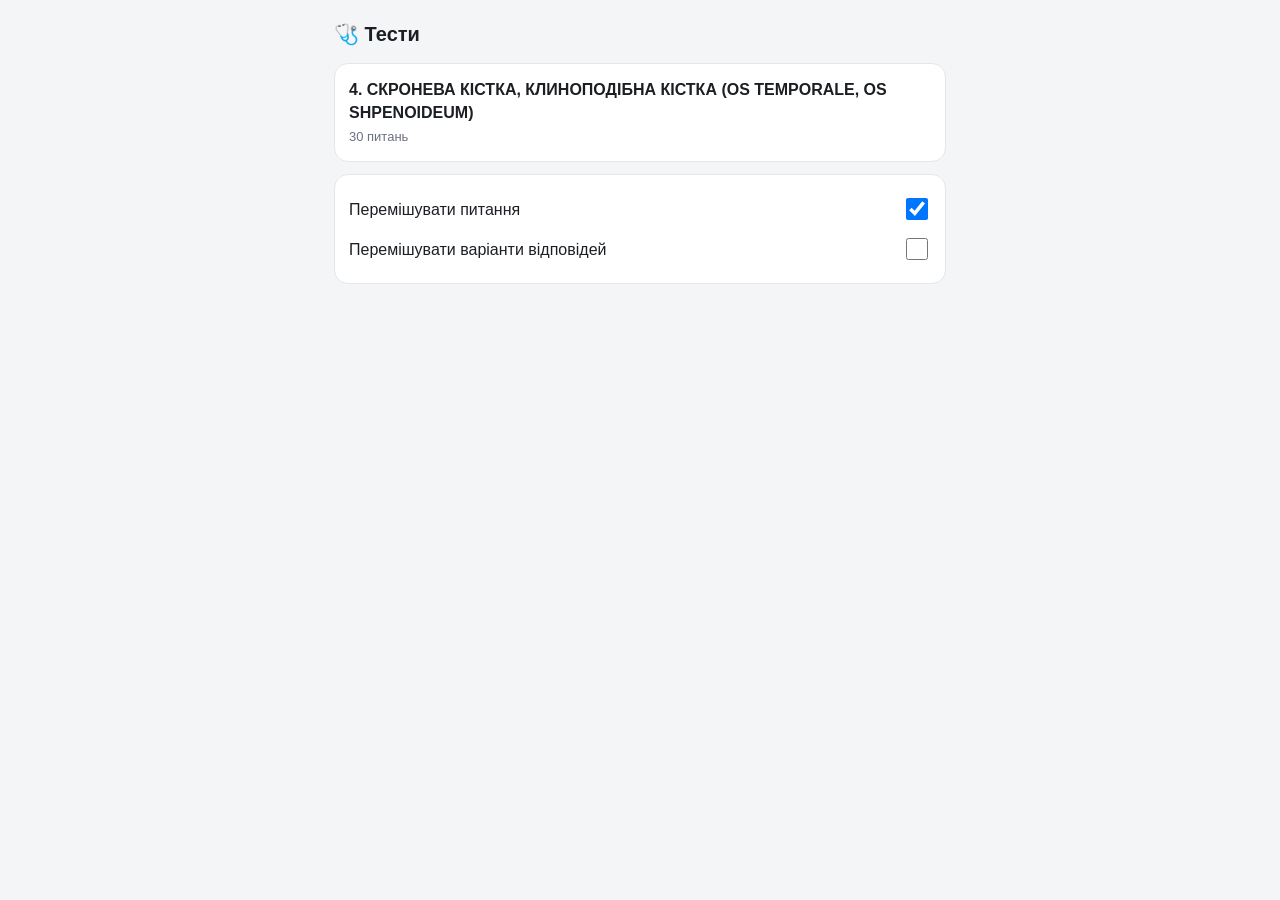
==== index.html @ 59aab936 "Add files via upload" ====
<!DOCTYPE html>
<html lang="uk">
<head>
<meta charset="utf-8">
<meta name="viewport" content="width=device-width, initial-scale=1, maximum-scale=1, user-scalable=no, viewport-fit=cover">
<title>Тести</title>
<script src="https://telegram.org/js/telegram-web-app.js"></script>
<style>
:root{
  --bg:#f4f5f7; --card:#fff; --text:#1b1f24; --muted:#6b7280; --line:#e3e6ea;
  --accent:#2f6fed; --accent-t:#fff;
  --ok-bg:#d9f5df; --ok-line:#2da44e; --ok-t:#12501f;
  --bad-bg:#fde0e0; --bad-line:#e5484d; --bad-t:#7a1418;
}
.dark{
  --bg:#12151a; --card:#1c2128; --text:#e8ebef; --muted:#9aa4b2; --line:#2c333c;
  --accent:#4c8dff; --accent-t:#fff;
  --ok-bg:#12351d; --ok-line:#3fb950; --ok-t:#b8f0c4;
  --bad-bg:#401618; --bad-line:#f85149; --bad-t:#ffc9c7;
}
*{box-sizing:border-box;-webkit-tap-highlight-color:transparent}
html,body{margin:0;background:var(--bg);color:var(--text);font:16px/1.45 -apple-system,BlinkMacSystemFont,"Segoe UI",Roboto,sans-serif}
#app{max-width:640px;margin:0 auto;padding:14px 14px 96px}
h1{font-size:20px;margin:6px 0 14px}
.card{background:var(--card);border:1px solid var(--line);border-radius:14px;padding:14px;margin-bottom:12px}
.btn{display:block;width:100%;border:0;border-radius:12px;padding:14px;font-size:16px;font-weight:600;background:var(--accent);color:var(--accent-t);cursor:pointer}
.btn.sec{background:var(--card);color:var(--text);border:1px solid var(--line)}
.btn:disabled{opacity:.4}
.row{display:flex;gap:10px}.row>*{flex:1}
.topic{cursor:pointer}
.topic .t{font-weight:600}
.topic .s{color:var(--muted);font-size:13px;margin-top:4px}
.bar{height:6px;background:var(--line);border-radius:6px;overflow:hidden}
.bar>i{display:block;height:100%;background:var(--accent);transition:width .25s}
.top{display:flex;justify-content:space-between;align-items:center;color:var(--muted);font-size:14px;margin-bottom:8px}
.back{background:none;border:0;color:var(--accent);font-size:15px;padding:4px 0;cursor:pointer}
.q{font-size:17px;margin:12px 0 14px;white-space:pre-wrap}
.opt{display:flex;gap:10px;width:100%;text-align:left;background:var(--card);color:var(--text);border:1.5px solid var(--line);border-radius:12px;padding:12px;margin-bottom:9px;font-size:16px;cursor:pointer}
.opt .l{flex:0 0 26px;height:26px;border-radius:50%;background:var(--line);display:flex;align-items:center;justify-content:center;font-weight:700;font-size:13px}
.opt.ok{background:var(--ok-bg);border-color:var(--ok-line);color:var(--ok-t)}
.opt.ok .l{background:var(--ok-line);color:#fff}
.opt.bad{background:var(--bad-bg);border-color:var(--bad-line);color:var(--bad-t)}
.opt.bad .l{background:var(--bad-line);color:#fff}
.opt.locked{cursor:default}
.opt.dim{opacity:.55}
.foot{position:fixed;left:0;right:0;bottom:0;padding:10px 14px calc(10px + env(safe-area-inset-bottom));background:linear-gradient(transparent,var(--bg) 30%)}
.foot .in{max-width:640px;margin:0 auto}
.big{font-size:44px;font-weight:800;text-align:center;margin:10px 0 0}
.mut{color:var(--muted);text-align:center;margin-bottom:12px}
.sw{display:flex;justify-content:space-between;align-items:center;padding:6px 0}
.sw input{width:22px;height:22px}
.rev{font-size:14px;margin:0 0 10px;padding-bottom:10px;border-bottom:1px solid var(--line)}
.rev:last-child{border:0;margin:0;padding:0}
.rev b.g{color:var(--ok-line)} .rev b.r{color:var(--bad-line)}
</style>
</head>
<body>
<div id="app"></div>
<script>
const DATA = [{"id": "t0_b41e30", "title": "4. СКРОНЕВА КІСТКА, КЛИНОПОДІБНА КІСТКА (OS TEMPORALE, OS SHPENOIDEUM)", "questions": [{"n": "4.1", "q": "Жінку 45 років госпіталізовано в лікарню з гнійним запаленням барабанної порожнини. У хворої протягом тижня спостерігалися ознаки запалення слизової оболонки носової порожнини і глотки, що призвело до поширення інфекції в барабанну порожнину за ходом слухової труби (tuba auditiva). Через який канал скроневої кістки інфекція потрапила в барабанну порожнину?", "o": ["М'язово-трубний канал (canalis musculotubarius).", "Барабанний каналець (canaliculus tympanicus).", "Сонний канал (canalis caroticus).", "Каналець барабанної струни (canaliculus chordae tympani).", "Канал лицевого нерва (canalis nervi facialis)."], "a": [0]}, {"n": "4.2", "q": "У лікарню госпіталізовано чоловіка 55 років з травмою ока. Крім ушкодження очного яблука, лікар діагностував перелом очноямкової поверхні (facies orbitalis) клиноподібної кістки (os sphenoidale). На якій частині клиноподібної кістки розташована facies orbitalis?", "o": ["Тіло (corpus).", "Мале крило (ala minor).", "Велике крило (ala major).", "Крилоподібний відросток (processus pterygoideus).", "Турецьке сідло (sella turcica)."], "a": [2]}, {"n": "4.3", "q": "У нейрохірургічне відділення лікарні госпіталізовано жінку 56 років із внутрішньочерепною пухлиною. Додаткове обстеження виявило, що уражені пухлиною клиноподібна і потилична кістки в місці їх зрощення на основі черепа. Яка частина клиноподібної кістки уражена пухлиною?", "o": ["Правий крилоподібний відросток (processus pterygoideus dexter).", "Мале крило (ala minor).", "Велике крило (ala major).", "Тіло (corpus).", "Лівий крилоподібний відросток (processus pterygoideus sinister)."], "a": [3]}, {"n": "4.4", "q": "У нейрохірургічне відділення лікарні госпіталізовано жінку 46 років з пухлиною гіпофіза. КТ-обстеження хворої виявило, що пухлина зруйнувала спинку турецького сідла. Яка кістка ушкоджена пухлиною?", "o": ["Скронева кістка (os temporale).", "Клиноподібна кістка (os sphenoidale).", "Решітчаста кістка (os ethmoidale).", "Лобова кістка (os frontale).", "Потилична кістка (os occipitale)."], "a": [1]}, {"n": "4.5", "q": "У чоловіка 34 років діагностовано стиснення chorda tympani в місці її виходу із барабанної порожнини в підскроневу ямку через одну із щілин скроневої кістки. У ділянці якої щілини стиснута барабанна струна (chorda tympani)?", "o": ["Fissura petrotympanica.", "Fissura tympanomastoidea.", "Fissura petrosquamosa.", "Fissura sphenopetrosa.", "Fissura petrooccipitalis."], "a": [0]}, {"n": "4.6", "q": "До лікаря-стоматолога звернувся чоловік зі скаргами на біль у ділянці проєкції скронево-нижньощелепного суглоба, що виникає під час жування. Після обстеження лікар встановив запалення утвору скроневої кістки, що розташований спереду від нижньощелепної ямки та під основою виличного відростка. Який утвір скроневої кістки уражений?", "o": ["Дугове підвищення (eminentia arcuata).", "Суглобовий горбок (tuberculum articulare).", "Барабанне кільце (anulus tympanicus).", "Шилоподібний відросток (processus styloideus).", "Соскоподібний відросток (processus mastoideus)."], "a": [1]}, {"n": "4.7", "q": "Для уточнення діагнозу лікар направив у діагностичний центр чоловіка 45 років з симптомами порушення функцій VII та VIII пар черепних нервів. Після МРТ-обстеження виявлено, що нерви стиснуті пухлиною в лівому внутрішньому слуховому отворі (porus acusticus internus). Біля отвору якої кістки пухлина стискає нерви?", "o": ["Лівої скроневої кістки.", "Клиноподібної кістки.", "Лівої потиличної кістки.", "Лівої тім'яної кістки.", "Решітчастої кістки."], "a": [0]}, {"n": "4.8", "q": "У онкологічне відділення лікарні госпіталізовано чоловіка з позачерепною пухлиною голови. Під час операції хірург видалив разом із пухлиною частину стінки зовнішнього слухового ходу (meatus acusticus externus). Частину якої кістки видалив хірург?", "o": ["Лобової кістки (os frontale).", "Скроневої кістки (os temporale).", "Решітчастої кістки (os ethmoidale).", "Клиноподібної кістки (os sphenoidale).", "Потиличної кістки (os occipitale)."], "a": [1]}, {"n": "4.9", "q": "У нейрохірургічну клініку госпіталізовано чоловіка з внутрішньочерепною пухлиною. Після обстеження встановлено, що пухлина звужує простір, який обмежений великим і малим крилами клиноподібної кістки. Який простір звужує пухлина?", "o": ["Верхню очноямкову щілину (fissura orbitalis superior).", "Остистий отвір (foramen spinosum).", "Овальний отвір (foramen ovale).", "Круглий отвір (foramen rotundum).", "Крилоподібний канал (canalis pterygoideus)."], "a": [0]}, {"n": "4.10", "q": "Лікар діагностичного центру виявив у чоловіка внутрішньочерепну пухлину, що росте в покрівлю барабанної порожнини (tegmen tympani). Яка частина скроневої кістки зруйнована пухлиною?", "o": ["Кам'яниста частина (pars petrosa).", "Лускова частина (pars squamosa).", "Барабанна частина (pars tympanica).", "Соскоподібний відросток (processus mastoideus).", "Шилоподібний відросток (processus styloideus)."], "a": [0]}, {"n": "4.11", "q": "Після дорожньо-транспортної пригоди у лікарню госпіталізовано жінку з переломом скроневої кістки, який ускладнений кровотечею з пазухи твердої оболони головного мозку. Розрив стінки пазухи виник в тому місці, де вона прилягає до борозни на внутрішній (мозковій) поверхні соскоподібного відростка скроневої кістки. У ділянці якої борозни ушкоджена пазуха твердої оболони головного мозку?", "o": ["Борозни верхньої стрілової пазухи (sulcus sinus sagittalis superioris).", "Борозни нижньої кам'янистої пазухи (sulcus sinus petrosi inferioris).", "Борозни сигмоподібної пазухи (sulcus sinus sigmoidei).", "Борозни верхньої кам'янистої пазухи (sulcus sinus petrosi superioris).", "Борозни поперечної пазухи (sulcus sinus transversi)."], "a": [2]}, {"n": "4.12", "q": "У лікарню госпіталізовано чоловіка 57 років з гнійним запаленням глибоких лімфатичних вузлів шиї. Запалення поширилося на нерв, волокна якого через канал скроневої кістки, вхідним отвором якого є fossula petrosa, потрапляють в барабанну порожнину. На якій поверхні скроневої кістки розташована кам'яниста ямочка та який канал скроневої кістки в ній починається?", "o": ["На передній поверхні піраміди, барабанний каналець.", "На задній поверхні піраміди, барабанний каналець.", "На нижній поверхні піраміди, барабанний каналець.", "На нижній поверхні піраміди, соскоподібний каналець.", "На нижній поверхні піраміди, каналець барабанної струни."], "a": [2]}, {"n": "4.13", "q": "У лікарню госпіталізовано жінку 53 років з черепно-мозковою травмою. Рентгенологічно у неї виявлено перелом шилоподібного відростка (processus styloideus). Яка кістка ушкоджена?", "o": ["Решітчаста кістка (os ethmoidale).", "Лобова кістка (os frontale).", "Клиноподібна кістка (os sphenoidale).", "Скронева кістка (os temporale).", "Потилична кістка (os occipitale)."], "a": [3]}, {"n": "4.14", "q": "Виконуючи обстеження жінки 45 років, нейрохірург виявив звуження просвіту внутрішньої сонної артерії в місці її розташування на сонній борозні (sulcus caroticus) в середній черепній ямці. На якій кістці знаходиться звужена ділянка внутрішньої сонної артерії?", "o": ["Потиличній кістці (os occipitale).", "Скроневій кістці (os temporale).", "Решітчастій кістці (os ethmoidale).", "Лобовій кістці (os frontale).", "Клиноподібній кістці (os sphenoidale)."], "a": [4]}, {"n": "4.15", "q": "Під час операції по закриттю вродженого розщеплення піднебіння (уранопластики), при збиванні долотом крилоподібного гачка, ушкоджено великий піднебінний канал і нерв, що проходить в цьому каналі. На якому утворі клиноподібної кістки розташований крилоподібний гачок?", "o": ["Lamina medialis processus pterygoidei.", "Ala minor.", "Ala major.", "Corpus.", "Lamina lateralis processus pterygoidei."], "a": [0]}, {"n": "4.16", "q": "У лікарню каретою швидкої медичної допомоги доставлено юнака з травмою голови. Після рентгенологічного обстеження лікар виявив перелом кістки черепа. Лінія перелому проходить через підскроневий гребінь. Яка кістка травмована?", "o": ["Тім'яна кістка (os parietale).", "Клиноподібна кістка (os sphenoidale).", "Потилична кістка (os occipitale).", "Решітчаста кістка (os ethmoidale).", "Носова кістка (os nasale)."], "a": [1]}, {"n": "4.17", "q": "У лікарню госпіталізовано жінку 64 років, у якої на тлі травми нижньої щелепи виникло порушення смакової чутливості на слизовій оболонці передніх 2/3 язика. Лікар впевнений, що хвороба обумовлена ураженням нервових волокон барабанної струни, в місці її виходу з барабанної порожнини через щілину скроневої кістки. Крізь яку щілину скроневої кістки барабанна струна виходить з барабанної порожнини?", "o": ["Fissura petrotympanica.", "Fissura tympanomastoidea.", "Fissura petrosquamosa.", "Fissura sphenopetrosa.", "Fissura petrooccipitalis."], "a": [0]}, {"n": "4.18", "q": "У нейрохірургічне відділення госпіталізовано чоловіка 54 років зі скаргами на відсутність чутливості шкіри нижньої повіки, бічної поверхні зовнішнього носа, верхньої губи. Лікар під час огляду діагностував запалення другої гілки трійчастого нерва. Через який утвір гілки цього нерва виходять із середньої черепної ямки в крило-піднебінну ямку?", "o": ["Круглий отвір.", "Рваний отвір.", "Овальний отвір.", "Нижню очноямкову щілину.", "Верхню очноямкову щілину."], "a": [0]}, {"n": "4.19", "q": "У чоловіка 45 років з черепно-мозковою травмою лікар виявив перелом кістки основи черепа. Лінія перелому проходить через остистий і овальний отвори. Яка кістка ушкоджена?", "o": ["Лобова кістка (os frontale).", "Скронева кістка (os temporale).", "Решітчаста кістка (os ethmoidale).", "Клиноподібна кістка (os sphenoidale).", "Потилична кістка (os occipitale)."], "a": [3]}, {"n": "4.20", "q": "У дитини 6 років гнійне запалення середнього вуха ускладнилося гнійним запаленням комірок соскоподібного відростка. Виникла необхідність трепанації (розтину) соскоподібного відростка. На якій кістці черепа проводить трепанацію лікар та про близьке розташування якої венозної пазухи слід пам'ятати хірургу, щоб уникнути її травмування?", "o": ["На скроневій кістці, сигмоподібної.", "На скроневій кістці, верхньої стрілової.", "На потиличній кістці, сигмоподібної.", "На скроневій кістці, поперечної.", "На потиличній кістці, поперечної."], "a": [0]}, {"n": "4.21", "q": "У чоловіка 56 років після запалення лімфатичних вузлів голови виникло стиснення рубцем волокон лицевого нерва біля отвору, через який він виходить із скроневої кістки на зовнішню поверхню основи черепа. Біля якого отвору стиснутий лицевий нерв?", "o": ["Шило-соскоподібного (foramen stylomastoideum).", "Внутрішнього слухового (porus acusticus internus).", "Соскоподібного (foramen mastoideum).", "Круглого (foramen rotundum).", "Зовнішнього слухового (porus acusticus externus)."], "a": [0]}, {"n": "4.22", "q": "У чоловіка 56 років ушкоджена барабанна перетинка. Лікар виявив порушення передачі звукових коливань барабанною перетинкою до перилімфи присінку внутрішнього вуха через систему слухових кісточок. Лікар підозрює порушення іннервації m. tensor tympani та m. stapedius, які забезпечують ступінь натягування барабанної перетинки і зміщення стремінця. На якій кістці бере початок m. tensor tympani та через який канал скроневої кістки потрапляє в барабанну порожнину", "o": ["Клиноподібній кістці, каналець барабанної струни.", "Скроневій кістці, м'язово-трубний канал (canalis musculotubarius).", "Клиноподібній кістці, м'язово-трубний канал (canalis musculotubarius).", "Клиноподібній кістці, барабанний каналець (canaliculus tympanicus).", "Скроневій кістці, барабанний каналець (canaliculus tympanicus)."], "a": [2]}, {"n": "4.23", "q": "У чоловіка 25 років на МРТ-зображенні виявлена травма тім'яної, потиличної та скроневої кісток черепа, що супроводжується сильною кровотечею з пазухи твердої оболони головного мозку, яка прилягає до цих кісток. У місці якої борозни виникла кровотеча?", "o": ["Верхньої стрілової пазухи (sulcus sinus sagittalis superioris).", "Сигмоподібної пазухи (sulcus sinus sigmoidei).", "Поперечної пазухи (sulcus sinus transversi).", "Нижньої стрілової пазухи (sulcus sinus sagittalis inferioris).", "Потиличної пазухи (sulcus sinus occipitalis)."], "a": [2]}, {"n": "4.24", "q": "У лікарню госпіталізована жінка 45 років з черепно-мозковою травмою. На МРТ-зображенні діагностовано перелом пластинок крилоподібного відростка. Яка кістка травмована?", "o": ["Тім'яна кістка (os parietale).", "Решітчаста кістка (os ethmoidale).", "Лобова кістка (os frontale).", "Потилична кістка (os occipitale).", "Клиноподібна кістка (os sphenoidale)."], "a": [4]}, {"n": "4.25", "q": "У лікарню потрапив чоловік з черепно-мозковою травмою. Рентгенологічно у пацієнта виявлено перелом кістки черепа. Лінія перелому проходить через соскоподібний відросток (processus mastoideus). Яка кістка ушкоджена?", "o": ["Клиноподібна кістка (os sphenoidale).", "Скронева кістка (os temporale).", "Решітчаста кістка (os ethmoidale).", "Лобова кістка (os frontale).", "Потилична кістка (os occipitale)."], "a": [1]}, {"n": "4.26", "q": "У лікарню госпіталізована жінка 50 років із ознаками тромбозу пазухи твердої оболони головного мозку. Під час МРТ-обстеження діагностовано тромбоз пазухи твердої оболони мозку в борозні, що розташована по верхньому краю піраміди скроневої кістки. У ділянці якої борозни виникло ушкодження?", "o": ["Борозни верхньої стрілової пазухи (sulcus sinus sagittalis superioris).", "Борозни нижньої кам'янистої пазухи (sulcus sinus petrosi inferioris).", "Борозни сигмоподібної пазухи (sulcus sinus sigmoidei).", "Борозни верхньої кам'янистої пазухи (sulcus sinus petrosi superioris).", "Борозни поперечної пазухи (sulcus sinus transversi)."], "a": [3]}, {"n": "4.27", "q": "У чоловіка 56 років внаслідок гнійного запалення середнього вуха виникло руйнування задньої стінки барабанної порожнини з поширенням гною до печери соскоподібного відростка. Це ускладнилося ушкодженням нерва, що проходить в каналі скроневої кістки по задній стінці барабанної порожнини та виходить з черепа через шило-соскоподібний отвір. Який канал скроневої кістки ушкоджений?", "o": ["М'язово-трубний канал (canalis musculotubarius).", "Барабанний каналець (canaliculus tympanicus).", "Сонний канал (canalis caroticus).", "Каналець барабанної струни (canaliculus chordae tympani).", "Канал лицевого нерва (canalis nervi facialis)."], "a": [4]}, {"n": "4.28", "q": "У нейрохірургічну клініку госпіталізовано жінку 57 років із ознаками внутрішньочерепної пухлини. Під час хірургічного втручання основний етап операції був здійснений у ділянці трійчастого втиснення (impressio trigeminalis). На якій кістці був здійснений основний етап операції?", "o": ["Клиноподібної кістки (os sphenoidale).", "Скроневої кістки (os temporale).", "Решітчастої кістки (os ethmoidale).", "Лобової кістки (os frontale).", "Потиличної кістки (os occipitale)."], "a": [1]}, {"n": "4.29", "q": "У чоловіка 54 років після проведення МРТ-дослідження лікар виявив пухлину, що стискає нерви на передній поверхні кам'янистої частини скроневої кістки. Визначте, які отвори для виходу нервів з барабанної порожнини розташовані на передній поверхні кам'янистої частини скроневої кістки?", "o": ["Шило-соскоподібний та соскоподібний.", "Зовнішній та внутрішній отвори сонного каналу.", "Зовнішній та внутрішній слухові отвори.", "Отвори канальців присінка і завитки.", "Розтвори каналів великого і малого кам'янистих нервів."], "a": [4]}, {"n": "4.30", "q": "У лікарню потрапила жінка 35 років з черепно-мозковою травмою. Травма супроводжувалася кровотечею із пазухи твердої оболони головного мозку в тому місці, де вона прилягає до соскоподібного кута (angulus mastoideus) тім'яної кістки (os parietale) та утворює на ній борозну. У ділянці якої борозни виникла кровотеча", "o": ["Борозни верхньої стрілової пазухи (sulcus sinus sagittalis superioris).", "Борозни нижньої кам'янистої пазухи (sulcus sinus petrosi inferioris).", "Борозни сигмоподібної пазухи (sulcus sinus sigmoidei).", "Борозни верхньої кам'янистої пазухи (sulcus sinus petrosi superioris).", "Борозни поперечної пазухи (sulcus sinus transversi)."], "a": [2]}]}];

const tg = window.Telegram && Telegram.WebApp;
if (tg) {
  try { tg.ready(); tg.expand(); tg.disableVerticalSwipes && tg.disableVerticalSwipes(); } catch(e){}
  if (tg.colorScheme === 'dark') document.documentElement.classList.add('dark');
} else if (window.matchMedia && matchMedia('(prefers-color-scheme: dark)').matches) {
  document.documentElement.classList.add('dark');
}
const ask = (msg, yes) => { if (tg && tg.showConfirm) { try { return tg.showConfirm(msg, ok => ok && yes()); } catch(e){} } if (confirm(msg)) yes(); };
const haptic = t => { try { tg && tg.HapticFeedback && tg.HapticFeedback.notificationOccurred(t); } catch(e){} };

// ---------- storage ----------
const store = {
  get(k){ try { return JSON.parse(localStorage.getItem(k)); } catch(e){ return null; } },
  set(k,v){ try { localStorage.setItem(k, JSON.stringify(v)); } catch(e){} }
};
let stats = store.get('stats') || {};     // {topicId: {best:%, last:%, runs:n}}
let settings = store.get('settings') || {shuffleQ:true, shuffleO:false};

// ---------- state ----------
let S = null; // current session
const $ = document.getElementById('app');
const esc = s => String(s).replace(/[&<>"]/g, c => ({'&':'&amp;','<':'&lt;','>':'&gt;','"':'&quot;'}[c]));
const shuffle = a => { a = a.slice(); for (let i=a.length-1;i>0;i--){ const j=Math.floor(Math.random()*(i+1)); [a[i],a[j]]=[a[j],a[i]]; } return a; };
const LET = ['A','B','C','D','E','F'];

function setBack(fn){
  if (!tg || !tg.BackButton) return;
  try { tg.BackButton.offClick(setBack._h); } catch(e){}
  if (fn){ setBack._h = fn; tg.BackButton.onClick(fn); tg.BackButton.show(); } else tg.BackButton.hide();
}

// ---------- screens ----------
function home(){
  S = null; setBack(null);
  let h = '<h1>🩺 Тести</h1>';
  DATA.forEach((t,i) => {
    const st = stats[t.id];
    h += `<div class="card topic" onclick="start(${i})">
      <div class="t">${esc(t.title)}</div>
      <div class="s">${t.questions.length} питань${st ? ` · останній: ${st.last}% · кращий: ${st.best}%` : ''}</div></div>`;
  });
  h += `<div class="card">
    <label class="sw"><span>Перемішувати питання</span><input type="checkbox" ${settings.shuffleQ?'checked':''} onchange="setS('shuffleQ',this.checked)"></label>
    <label class="sw"><span>Перемішувати варіанти відповідей</span><input type="checkbox" ${settings.shuffleO?'checked':''} onchange="setS('shuffleO',this.checked)"></label>
  </div>`;
  $.innerHTML = h;
}
function setS(k,v){ settings[k]=v; store.set('settings',settings); }

function start(i, onlyIdx){
  const t = DATA[i];
  let items = t.questions.map((q,idx) => ({q, idx}));
  if (onlyIdx) items = items.filter(x => onlyIdx.includes(x.idx));
  if (settings.shuffleQ) items = shuffle(items);
  items = items.map(x => {
    let order = x.q.o.map((_,k)=>k);
    if (settings.shuffleO) order = shuffle(order);
    return {idx:x.idx, q:x.q, order};
  });
  S = {ti:i, items, pos:0, picked:null, wrong:[], right:0, partial: !!onlyIdx};
  setBack(() => ask('Вийти з тесту? Прогрес не збережеться.', home));
  render();
}

function render(){
  const it = S.items[S.pos], total = S.items.length;
  const answered = S.picked !== null;
  let h = `<div class="top"><button class="back" onclick="ask('Вийти з тесту? Прогрес не збережеться.', home)">← Теми</button>
    <span>${S.pos+1} / ${total} · ✓ ${S.right}</span></div>
    <div class="bar"><i style="width:${(S.pos + (answered?1:0))/total*100}%"></i></div>
    <div class="q">${esc(it.q.q)}</div>`;
  it.order.forEach((k,pos) => {
    let cls = 'opt';
    if (answered){
      cls += ' locked';
      const isRight = it.q.a.includes(k);
      if (isRight) cls += ' ok';
      else if (S.picked === k) cls += ' bad';
      else cls += ' dim';
    }
    h += `<button class="${cls}" ${answered?'disabled':''} onclick="pick(${k})"><span class="l">${LET[pos]}</span><span>${esc(it.q.o[k])}</span></button>`;
  });
  if (answered){
    h += `<div class="foot"><div class="in"><button class="btn" onclick="next()">${S.pos+1<total?'Далі →':'Результат'}</button></div></div>`;
  }
  $.innerHTML = h;
  if (answered) window.scrollTo({top: document.body.scrollHeight, behavior:'smooth'});
}

function pick(k){
  if (S.picked !== null) return;
  const it = S.items[S.pos];
  S.picked = k;
  if (it.q.a.includes(k)){ S.right++; haptic('success'); }
  else { S.wrong.push(S.pos); haptic('error'); }
  render();
}
function next(){
  S.pos++; S.picked = null;
  window.scrollTo(0,0);
  if (S.pos >= S.items.length) return result();
  render();
}

function result(){
  const total = S.items.length, pct = Math.round(S.right/total*100);
  const t = DATA[S.ti];
  if (!S.partial){
    const st = stats[t.id] || {best:0, runs:0};
    stats[t.id] = {best: Math.max(st.best, pct), last: pct, runs: st.runs+1};
    store.set('stats', stats);
  }
  setBack(home);
  let h = `<h1>Результат</h1><div class="card"><div class="big">${S.right} / ${total}</div><div class="mut">${pct}%</div>`;
  const wrongItems = S.wrong.map(p => S.items[p]);
  if (wrongItems.length){
    h += `<button class="btn" onclick="start(${S.ti}, [${wrongItems.map(x=>x.idx)}])">Повторити помилки (${wrongItems.length})</button><div style="height:10px"></div>`;
  }
  h += `<div class="row"><button class="btn sec" onclick="start(${S.ti})">Ще раз</button><button class="btn sec" onclick="home()">До тем</button></div></div>`;
  if (wrongItems.length){
    h += '<div class="card"><b>Помилки</b><div style="height:8px"></div>';
    wrongItems.forEach(it => {
      h += `<div class="rev"><b>${esc(it.q.n)}</b> ${esc(it.q.q)}<br><b class="g">✓ ${esc(it.q.a.map(k=>it.q.o[k]).join('; '))}</b></div>`;
    });
    h += '</div>';
  }
  $.innerHTML = h;
  window.scrollTo(0,0);
}

home();
</script>
</body>
</html>
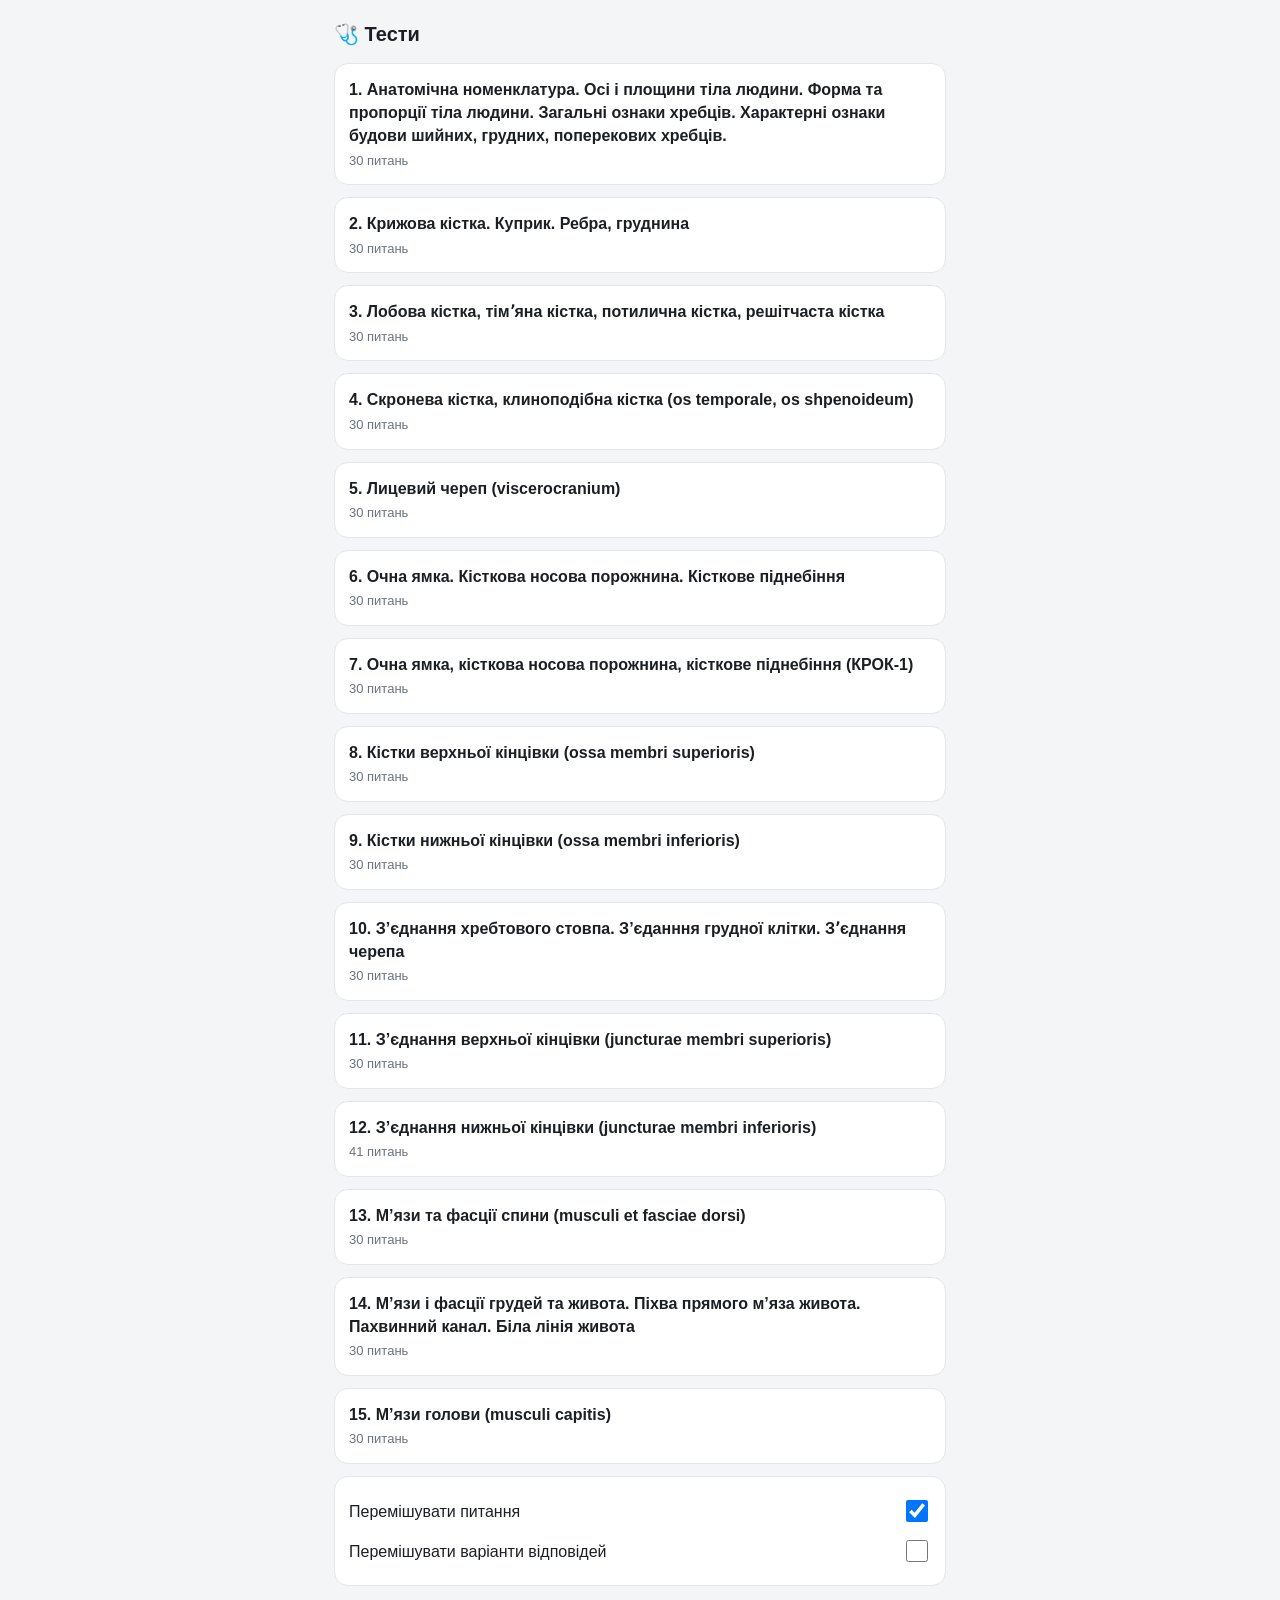
==== commit 189325fb: "Add files via upload" ====
--- a/index.html
+++ b/index.html
@@ -42,7 +42,12 @@
 .opt.bad{background:var(--bad-bg);border-color:var(--bad-line);color:var(--bad-t)}
 .opt.bad .l{background:var(--bad-line);color:#fff}
 .opt.locked{cursor:default}
-.opt.dim{opacity:.55}
+.opt.dim{opacity:.8}
+.opt .tx{display:flex;flex-direction:column;gap:6px}
+.opt .ex{font-size:13.5px;line-height:1.4;color:var(--muted)}
+.opt.ok .ex{color:var(--ok-t);opacity:.9}
+.opt.bad .ex{color:var(--bad-t);opacity:.9}
+.opt .ex b{font-weight:700}
 .foot{position:fixed;left:0;right:0;bottom:0;padding:10px 14px calc(10px + env(safe-area-inset-bottom));background:linear-gradient(transparent,var(--bg) 30%)}
 .foot .in{max-width:640px;margin:0 auto}
 .big{font-size:44px;font-weight:800;text-align:center;margin:10px 0 0}
@@ -57,7 +62,7 @@
 <body>
 <div id="app"></div>
 <script>
-const DATA = [{"id": "t0_b41e30", "title": "4. СКРОНЕВА КІСТКА, КЛИНОПОДІБНА КІСТКА (OS TEMPORALE, OS SHPENOIDEUM)", "questions": [{"n": "4.1", "q": "Жінку 45 років госпіталізовано в лікарню з гнійним запаленням барабанної порожнини. У хворої протягом тижня спостерігалися ознаки запалення слизової оболонки носової порожнини і глотки, що призвело до поширення інфекції в барабанну порожнину за ходом слухової труби (tuba auditiva). Через який канал скроневої кістки інфекція потрапила в барабанну порожнину?", "o": ["М'язово-трубний канал (canalis musculotubarius).", "Барабанний каналець (canaliculus tympanicus).", "Сонний канал (canalis caroticus).", "Каналець барабанної струни (canaliculus chordae tympani).", "Канал лицевого нерва (canalis nervi facialis)."], "a": [0]}, {"n": "4.2", "q": "У лікарню госпіталізовано чоловіка 55 років з травмою ока. Крім ушкодження очного яблука, лікар діагностував перелом очноямкової поверхні (facies orbitalis) клиноподібної кістки (os sphenoidale). На якій частині клиноподібної кістки розташована facies orbitalis?", "o": ["Тіло (corpus).", "Мале крило (ala minor).", "Велике крило (ala major).", "Крилоподібний відросток (processus pterygoideus).", "Турецьке сідло (sella turcica)."], "a": [2]}, {"n": "4.3", "q": "У нейрохірургічне відділення лікарні госпіталізовано жінку 56 років із внутрішньочерепною пухлиною. Додаткове обстеження виявило, що уражені пухлиною клиноподібна і потилична кістки в місці їх зрощення на основі черепа. Яка частина клиноподібної кістки уражена пухлиною?", "o": ["Правий крилоподібний відросток (processus pterygoideus dexter).", "Мале крило (ala minor).", "Велике крило (ala major).", "Тіло (corpus).", "Лівий крилоподібний відросток (processus pterygoideus sinister)."], "a": [3]}, {"n": "4.4", "q": "У нейрохірургічне відділення лікарні госпіталізовано жінку 46 років з пухлиною гіпофіза. КТ-обстеження хворої виявило, що пухлина зруйнувала спинку турецького сідла. Яка кістка ушкоджена пухлиною?", "o": ["Скронева кістка (os temporale).", "Клиноподібна кістка (os sphenoidale).", "Решітчаста кістка (os ethmoidale).", "Лобова кістка (os frontale).", "Потилична кістка (os occipitale)."], "a": [1]}, {"n": "4.5", "q": "У чоловіка 34 років діагностовано стиснення chorda tympani в місці її виходу із барабанної порожнини в підскроневу ямку через одну із щілин скроневої кістки. У ділянці якої щілини стиснута барабанна струна (chorda tympani)?", "o": ["Fissura petrotympanica.", "Fissura tympanomastoidea.", "Fissura petrosquamosa.", "Fissura sphenopetrosa.", "Fissura petrooccipitalis."], "a": [0]}, {"n": "4.6", "q": "До лікаря-стоматолога звернувся чоловік зі скаргами на біль у ділянці проєкції скронево-нижньощелепного суглоба, що виникає під час жування. Після обстеження лікар встановив запалення утвору скроневої кістки, що розташований спереду від нижньощелепної ямки та під основою виличного відростка. Який утвір скроневої кістки уражений?", "o": ["Дугове підвищення (eminentia arcuata).", "Суглобовий горбок (tuberculum articulare).", "Барабанне кільце (anulus tympanicus).", "Шилоподібний відросток (processus styloideus).", "Соскоподібний відросток (processus mastoideus)."], "a": [1]}, {"n": "4.7", "q": "Для уточнення діагнозу лікар направив у діагностичний центр чоловіка 45 років з симптомами порушення функцій VII та VIII пар черепних нервів. Після МРТ-обстеження виявлено, що нерви стиснуті пухлиною в лівому внутрішньому слуховому отворі (porus acusticus internus). Біля отвору якої кістки пухлина стискає нерви?", "o": ["Лівої скроневої кістки.", "Клиноподібної кістки.", "Лівої потиличної кістки.", "Лівої тім'яної кістки.", "Решітчастої кістки."], "a": [0]}, {"n": "4.8", "q": "У онкологічне відділення лікарні госпіталізовано чоловіка з позачерепною пухлиною голови. Під час операції хірург видалив разом із пухлиною частину стінки зовнішнього слухового ходу (meatus acusticus externus). Частину якої кістки видалив хірург?", "o": ["Лобової кістки (os frontale).", "Скроневої кістки (os temporale).", "Решітчастої кістки (os ethmoidale).", "Клиноподібної кістки (os sphenoidale).", "Потиличної кістки (os occipitale)."], "a": [1]}, {"n": "4.9", "q": "У нейрохірургічну клініку госпіталізовано чоловіка з внутрішньочерепною пухлиною. Після обстеження встановлено, що пухлина звужує простір, який обмежений великим і малим крилами клиноподібної кістки. Який простір звужує пухлина?", "o": ["Верхню очноямкову щілину (fissura orbitalis superior).", "Остистий отвір (foramen spinosum).", "Овальний отвір (foramen ovale).", "Круглий отвір (foramen rotundum).", "Крилоподібний канал (canalis pterygoideus)."], "a": [0]}, {"n": "4.10", "q": "Лікар діагностичного центру виявив у чоловіка внутрішньочерепну пухлину, що росте в покрівлю барабанної порожнини (tegmen tympani). Яка частина скроневої кістки зруйнована пухлиною?", "o": ["Кам'яниста частина (pars petrosa).", "Лускова частина (pars squamosa).", "Барабанна частина (pars tympanica).", "Соскоподібний відросток (processus mastoideus).", "Шилоподібний відросток (processus styloideus)."], "a": [0]}, {"n": "4.11", "q": "Після дорожньо-транспортної пригоди у лікарню госпіталізовано жінку з переломом скроневої кістки, який ускладнений кровотечею з пазухи твердої оболони головного мозку. Розрив стінки пазухи виник в тому місці, де вона прилягає до борозни на внутрішній (мозковій) поверхні соскоподібного відростка скроневої кістки. У ділянці якої борозни ушкоджена пазуха твердої оболони головного мозку?", "o": ["Борозни верхньої стрілової пазухи (sulcus sinus sagittalis superioris).", "Борозни нижньої кам'янистої пазухи (sulcus sinus petrosi inferioris).", "Борозни сигмоподібної пазухи (sulcus sinus sigmoidei).", "Борозни верхньої кам'янистої пазухи (sulcus sinus petrosi superioris).", "Борозни поперечної пазухи (sulcus sinus transversi)."], "a": [2]}, {"n": "4.12", "q": "У лікарню госпіталізовано чоловіка 57 років з гнійним запаленням глибоких лімфатичних вузлів шиї. Запалення поширилося на нерв, волокна якого через канал скроневої кістки, вхідним отвором якого є fossula petrosa, потрапляють в барабанну порожнину. На якій поверхні скроневої кістки розташована кам'яниста ямочка та який канал скроневої кістки в ній починається?", "o": ["На передній поверхні піраміди, барабанний каналець.", "На задній поверхні піраміди, барабанний каналець.", "На нижній поверхні піраміди, барабанний каналець.", "На нижній поверхні піраміди, соскоподібний каналець.", "На нижній поверхні піраміди, каналець барабанної струни."], "a": [2]}, {"n": "4.13", "q": "У лікарню госпіталізовано жінку 53 років з черепно-мозковою травмою. Рентгенологічно у неї виявлено перелом шилоподібного відростка (processus styloideus). Яка кістка ушкоджена?", "o": ["Решітчаста кістка (os ethmoidale).", "Лобова кістка (os frontale).", "Клиноподібна кістка (os sphenoidale).", "Скронева кістка (os temporale).", "Потилична кістка (os occipitale)."], "a": [3]}, {"n": "4.14", "q": "Виконуючи обстеження жінки 45 років, нейрохірург виявив звуження просвіту внутрішньої сонної артерії в місці її розташування на сонній борозні (sulcus caroticus) в середній черепній ямці. На якій кістці знаходиться звужена ділянка внутрішньої сонної артерії?", "o": ["Потиличній кістці (os occipitale).", "Скроневій кістці (os temporale).", "Решітчастій кістці (os ethmoidale).", "Лобовій кістці (os frontale).", "Клиноподібній кістці (os sphenoidale)."], "a": [4]}, {"n": "4.15", "q": "Під час операції по закриттю вродженого розщеплення піднебіння (уранопластики), при збиванні долотом крилоподібного гачка, ушкоджено великий піднебінний канал і нерв, що проходить в цьому каналі. На якому утворі клиноподібної кістки розташований крилоподібний гачок?", "o": ["Lamina medialis processus pterygoidei.", "Ala minor.", "Ala major.", "Corpus.", "Lamina lateralis processus pterygoidei."], "a": [0]}, {"n": "4.16", "q": "У лікарню каретою швидкої медичної допомоги доставлено юнака з травмою голови. Після рентгенологічного обстеження лікар виявив перелом кістки черепа. Лінія перелому проходить через підскроневий гребінь. Яка кістка травмована?", "o": ["Тім'яна кістка (os parietale).", "Клиноподібна кістка (os sphenoidale).", "Потилична кістка (os occipitale).", "Решітчаста кістка (os ethmoidale).", "Носова кістка (os nasale)."], "a": [1]}, {"n": "4.17", "q": "У лікарню госпіталізовано жінку 64 років, у якої на тлі травми нижньої щелепи виникло порушення смакової чутливості на слизовій оболонці передніх 2/3 язика. Лікар впевнений, що хвороба обумовлена ураженням нервових волокон барабанної струни, в місці її виходу з барабанної порожнини через щілину скроневої кістки. Крізь яку щілину скроневої кістки барабанна струна виходить з барабанної порожнини?", "o": ["Fissura petrotympanica.", "Fissura tympanomastoidea.", "Fissura petrosquamosa.", "Fissura sphenopetrosa.", "Fissura petrooccipitalis."], "a": [0]}, {"n": "4.18", "q": "У нейрохірургічне відділення госпіталізовано чоловіка 54 років зі скаргами на відсутність чутливості шкіри нижньої повіки, бічної поверхні зовнішнього носа, верхньої губи. Лікар під час огляду діагностував запалення другої гілки трійчастого нерва. Через який утвір гілки цього нерва виходять із середньої черепної ямки в крило-піднебінну ямку?", "o": ["Круглий отвір.", "Рваний отвір.", "Овальний отвір.", "Нижню очноямкову щілину.", "Верхню очноямкову щілину."], "a": [0]}, {"n": "4.19", "q": "У чоловіка 45 років з черепно-мозковою травмою лікар виявив перелом кістки основи черепа. Лінія перелому проходить через остистий і овальний отвори. Яка кістка ушкоджена?", "o": ["Лобова кістка (os frontale).", "Скронева кістка (os temporale).", "Решітчаста кістка (os ethmoidale).", "Клиноподібна кістка (os sphenoidale).", "Потилична кістка (os occipitale)."], "a": [3]}, {"n": "4.20", "q": "У дитини 6 років гнійне запалення середнього вуха ускладнилося гнійним запаленням комірок соскоподібного відростка. Виникла необхідність трепанації (розтину) соскоподібного відростка. На якій кістці черепа проводить трепанацію лікар та про близьке розташування якої венозної пазухи слід пам'ятати хірургу, щоб уникнути її травмування?", "o": ["На скроневій кістці, сигмоподібної.", "На скроневій кістці, верхньої стрілової.", "На потиличній кістці, сигмоподібної.", "На скроневій кістці, поперечної.", "На потиличній кістці, поперечної."], "a": [0]}, {"n": "4.21", "q": "У чоловіка 56 років після запалення лімфатичних вузлів голови виникло стиснення рубцем волокон лицевого нерва біля отвору, через який він виходить із скроневої кістки на зовнішню поверхню основи черепа. Біля якого отвору стиснутий лицевий нерв?", "o": ["Шило-соскоподібного (foramen stylomastoideum).", "Внутрішнього слухового (porus acusticus internus).", "Соскоподібного (foramen mastoideum).", "Круглого (foramen rotundum).", "Зовнішнього слухового (porus acusticus externus)."], "a": [0]}, {"n": "4.22", "q": "У чоловіка 56 років ушкоджена барабанна перетинка. Лікар виявив порушення передачі звукових коливань барабанною перетинкою до перилімфи присінку внутрішнього вуха через систему слухових кісточок. Лікар підозрює порушення іннервації m. tensor tympani та m. stapedius, які забезпечують ступінь натягування барабанної перетинки і зміщення стремінця. На якій кістці бере початок m. tensor tympani та через який канал скроневої кістки потрапляє в барабанну порожнину", "o": ["Клиноподібній кістці, каналець барабанної струни.", "Скроневій кістці, м'язово-трубний канал (canalis musculotubarius).", "Клиноподібній кістці, м'язово-трубний канал (canalis musculotubarius).", "Клиноподібній кістці, барабанний каналець (canaliculus tympanicus).", "Скроневій кістці, барабанний каналець (canaliculus tympanicus)."], "a": [2]}, {"n": "4.23", "q": "У чоловіка 25 років на МРТ-зображенні виявлена травма тім'яної, потиличної та скроневої кісток черепа, що супроводжується сильною кровотечею з пазухи твердої оболони головного мозку, яка прилягає до цих кісток. У місці якої борозни виникла кровотеча?", "o": ["Верхньої стрілової пазухи (sulcus sinus sagittalis superioris).", "Сигмоподібної пазухи (sulcus sinus sigmoidei).", "Поперечної пазухи (sulcus sinus transversi).", "Нижньої стрілової пазухи (sulcus sinus sagittalis inferioris).", "Потиличної пазухи (sulcus sinus occipitalis)."], "a": [2]}, {"n": "4.24", "q": "У лікарню госпіталізована жінка 45 років з черепно-мозковою травмою. На МРТ-зображенні діагностовано перелом пластинок крилоподібного відростка. Яка кістка травмована?", "o": ["Тім'яна кістка (os parietale).", "Решітчаста кістка (os ethmoidale).", "Лобова кістка (os frontale).", "Потилична кістка (os occipitale).", "Клиноподібна кістка (os sphenoidale)."], "a": [4]}, {"n": "4.25", "q": "У лікарню потрапив чоловік з черепно-мозковою травмою. Рентгенологічно у пацієнта виявлено перелом кістки черепа. Лінія перелому проходить через соскоподібний відросток (processus mastoideus). Яка кістка ушкоджена?", "o": ["Клиноподібна кістка (os sphenoidale).", "Скронева кістка (os temporale).", "Решітчаста кістка (os ethmoidale).", "Лобова кістка (os frontale).", "Потилична кістка (os occipitale)."], "a": [1]}, {"n": "4.26", "q": "У лікарню госпіталізована жінка 50 років із ознаками тромбозу пазухи твердої оболони головного мозку. Під час МРТ-обстеження діагностовано тромбоз пазухи твердої оболони мозку в борозні, що розташована по верхньому краю піраміди скроневої кістки. У ділянці якої борозни виникло ушкодження?", "o": ["Борозни верхньої стрілової пазухи (sulcus sinus sagittalis superioris).", "Борозни нижньої кам'янистої пазухи (sulcus sinus petrosi inferioris).", "Борозни сигмоподібної пазухи (sulcus sinus sigmoidei).", "Борозни верхньої кам'янистої пазухи (sulcus sinus petrosi superioris).", "Борозни поперечної пазухи (sulcus sinus transversi)."], "a": [3]}, {"n": "4.27", "q": "У чоловіка 56 років внаслідок гнійного запалення середнього вуха виникло руйнування задньої стінки барабанної порожнини з поширенням гною до печери соскоподібного відростка. Це ускладнилося ушкодженням нерва, що проходить в каналі скроневої кістки по задній стінці барабанної порожнини та виходить з черепа через шило-соскоподібний отвір. Який канал скроневої кістки ушкоджений?", "o": ["М'язово-трубний канал (canalis musculotubarius).", "Барабанний каналець (canaliculus tympanicus).", "Сонний канал (canalis caroticus).", "Каналець барабанної струни (canaliculus chordae tympani).", "Канал лицевого нерва (canalis nervi facialis)."], "a": [4]}, {"n": "4.28", "q": "У нейрохірургічну клініку госпіталізовано жінку 57 років із ознаками внутрішньочерепної пухлини. Під час хірургічного втручання основний етап операції був здійснений у ділянці трійчастого втиснення (impressio trigeminalis). На якій кістці був здійснений основний етап операції?", "o": ["Клиноподібної кістки (os sphenoidale).", "Скроневої кістки (os temporale).", "Решітчастої кістки (os ethmoidale).", "Лобової кістки (os frontale).", "Потиличної кістки (os occipitale)."], "a": [1]}, {"n": "4.29", "q": "У чоловіка 54 років після проведення МРТ-дослідження лікар виявив пухлину, що стискає нерви на передній поверхні кам'янистої частини скроневої кістки. Визначте, які отвори для виходу нервів з барабанної порожнини розташовані на передній поверхні кам'янистої частини скроневої кістки?", "o": ["Шило-соскоподібний та соскоподібний.", "Зовнішній та внутрішній отвори сонного каналу.", "Зовнішній та внутрішній слухові отвори.", "Отвори канальців присінка і завитки.", "Розтвори каналів великого і малого кам'янистих нервів."], "a": [4]}, {"n": "4.30", "q": "У лікарню потрапила жінка 35 років з черепно-мозковою травмою. Травма супроводжувалася кровотечею із пазухи твердої оболони головного мозку в тому місці, де вона прилягає до соскоподібного кута (angulus mastoideus) тім'яної кістки (os parietale) та утворює на ній борозну. У ділянці якої борозни виникла кровотеча", "o": ["Борозни верхньої стрілової пазухи (sulcus sinus sagittalis superioris).", "Борозни нижньої кам'янистої пазухи (sulcus sinus petrosi inferioris).", "Борозни сигмоподібної пазухи (sulcus sinus sigmoidei).", "Борозни верхньої кам'янистої пазухи (sulcus sinus petrosi superioris).", "Борозни поперечної пазухи (sulcus sinus transversi)."], "a": [2]}]}];
+const DATA = [{"id": "topic1", "title": "1. Анатомічна номенклатура. Осі і площини тіла людини. Форма та пропорції тіла людини. Загальні ознаки хребців. Характерні ознаки будови шийних, грудних, поперекових хребців.", "questions": [{"n": "1.1", "q": "Тіло людини складається з семи основних частин: голови, шиї, тулуба, верхніх та нижніх кінцівок. Який варіант вказує латинською послідовно сім частин тіла людини зверху вниз?", "o": ["Caput, collum, truncus, membri superiores et inferiores.", "Caput, thorax, abdomen, membri superiores et inferiores.", "Cranium, thorax, abdomen, membri superiores et inferiores.", "Caput, truncus, membri superiores et inferiores.", "Collum, abdomen, membri superiores et inferiores."], "a": [0], "e": ["Усі сім частин у правильному порядку зверху вниз: голова, шия, тулуб, верхні та нижні кінцівки.", "Thorax (груди) і abdomen (живіт) — це відділи тулуба, а не окремі частини тіла; шию пропущено.", "Cranium — це череп, а не голова; thorax і abdomen — відділи тулуба.", "Пропущено шию (collum), тому частин менше, ніж сім.", "Пропущено голову (caput); abdomen — лише відділ тулуба."]}, {"n": "1.2", "q": "Під час падіння на сходах жінка 60 років травмувала нижню кінцівку. Яким терміном анатомічної номенклатури називається латинською мовою вислів «нижній»?", "o": ["Inferior.", "Superior.", "Cranialis.", "Internus.", "Distalis."], "a": [0], "e": ["Inferior — «нижній», протилежний до superior (верхній).", "Superior означає «верхній» — протилежне до потрібного.", "Cranialis — «черепний», тобто напрямок до голови (догори).", "Internus — «внутрішній» (ближче до порожнини), а не нижній.", "Distalis — «дальній» від початку кінцівки або тулуба."]}, {"n": "1.3", "q": "У чоловіка 56 років, що хворіє на менінгіт лікар виявив позитивний симптом Керніга: неможливість розігнути нижню кінцівку в колінному суглобі, коли вона зігнута в кульшовому. Навколо якої осі виконує людина такі рухи, як «згинання» та «розгинання»?", "o": ["Axis frontalia.", "Axis sagittalia.", "Axis verticalia.", "Axis verticalia et axis sagittalia.", "Axis frontalia et axis verticalis."], "a": [0], "e": ["Згинання і розгинання виконуються навколо фронтальної осі (axis frontalis), що йде справа наліво.", "Навколо сагітальної осі (спереду назад) виконуються відведення і приведення.", "Навколо вертикальної осі виконується обертання (ротація).", "Вертикальна вісь відповідає за обертання, сагітальна — за відведення; згинання вони не забезпечують.", "Вертикальна вісь потрібна для обертання; правильна лише фронтальна."]}, {"n": "1.4", "q": "У чоловіка під час дослідження виявлена пухлина правої півкулі великого мозку. Яка площина ділить тіло людини навпіл, на праву і ліву половини?", "o": ["Planum parasagittalia.", "Planum horizontalia.", "Planum frontalia.", "Planum medianum.", "Planum paramedianum."], "a": [3], "e": ["Серединна (медіанна) площина ділить тіло на праву і ліву половини.", "Парасагітальні площини паралельні серединній, але не проходять посередині тіла.", "Горизонтальна площина ділить тіло на верхню і нижню частини.", "Фронтальна площина ділить тіло на передню і задню частини.", "Парамедіанна — це інша назва площини, паралельної до серединної, а не самої середини."]}, {"n": "1.5", "q": "У чоловіка 29 років ушкоджена стінка загальної сонної артерії. Для зупинки кровотечі цю артерію необхідно притиснути до сонного горбка шийного хребця. Який шийний хребець має сонний горбок?", "o": ["I.", "II.", "III.", "IV", "VI."], "a": [4], "e": ["У I шийного хребця (атланта) немає сонного горбка, бо в нього немає тіла.", "У II шийного хребця (осьового) немає сонного горбка.", "У III шийного хребця сонного горбка немає.", "Сонний горбок найвиражений на VI хребці; у IV хребця такого горбка немає.", "Сонний горбок (Chassaignac) — на передньому горбку поперечного відростка VI шийного хребця; до нього притискають сонну артерію."]}, {"n": "1.6", "q": "До лікаря-невролога звернувся чоловік 48 років зі скаргами на біль в шийному відділі хребтового стовпа. Рентгенологічно виявлені метастази в тілах двох верхніх шийних хребців. Тіла яких шийних хребців уражені метастазами?", "o": ["I і II.", "II і III.", "III і IV.", "IV і V.", "IV і VI."], "a": [1], "e": ["У I шийного хребця (атланта) тіла немає, тому «I і II» не можуть бути двома верхніми тілами.", "Тіло є з II хребця (його зуб — це «тіло атланта»), тому два верхніх тіла — II і III.", "Тіла III і IV — не найвищі; вище розташоване тіло II.", "Тіла IV і V розташовані нижче, а не серед двох верхніх.", "Тіла IV і VI не є двома верхніми; до того ж вони не сусідні."]}, {"n": "1.7", "q": "У травматологічне відділення лікарні каретою швидкої медичної допомоги доставлено жінку з травмою грудного відділу хребтового стовпа. При рентгенологічному обстеженні виявлено ушкодження відростків V грудного хребця, які розташовані у лобовій площині. Які відростки грудного хребця розташовані у лобовій площині?", "o": ["Processus transversus.", "Processus spinosus.", "Processus transversus et processus spinosus.", "Processus transversus et processus articularis inferior.", "Processus articularis superior et processus articularis inferior."], "a": [4], "e": ["Поперечні відростки грудних хребців спрямовані назовні й дещо назад, а не лежать у лобовій площині як суглобові.", "Остистий відросток спрямований у сагітальній площині.", "Поєднання поперечного й остистого відростків не відповідає лобовій площині.", "Нижній суглобовий відросток правильний, але поперечний відросток у фронтальній площині не лежить.", "Суглобові відростки грудних хребців розташовані у лобовій (фронтальній) площині."]}, {"n": "1.8", "q": "Під час падіння на сходах жінка 69 років травмувала кістки стопи. Яким терміном в анатомічній номенклатурі називається латинською мовою вислів «найвіддаленіший від тулуба»?", "o": ["Inferior.", "Proximlis.", "Cranialis.", "Internus.", "Distalis."], "a": [4], "e": ["Inferior — «нижній», а не «найвіддаленіший від тулуба».", "Proximalis — «ближній» до тулуба, протилежний до дальнього.", "Cranialis — «черепний», у напрямку голови.", "Internus — «внутрішній», стосується положення відносно порожнини.", "Distalis — «дальній», найвіддаленіший від тулуба (стопа дальша за стегно)."]}, {"n": "1.9", "q": "Під час тренування баскетболіст 23 років травмував зв’язки, розташовані в порожнині колінного суглоба. Яким терміном в анатомічній номенклатурі називається латинською термін «внутрішній»?", "o": ["Externus.", "Proximlis.", "Cranialis.", "Internus.", "Distalis."], "a": [3], "e": ["Externus — «зовнішній», протилежний до внутрішнього.", "Proximalis — «ближній» до тулуба.", "Cranialis — «черепний», тобто ближчий до голови.", "Internus — «внутрішній», розташований ближче до порожнини (зв'язки всередині суглоба).", "Distalis — «дальній» від тулуба."]}, {"n": "1.10", "q": "У лікарню госпіталізований чоловік 48 років зі скаргами на біль в шийному відділі хребта. Рентгенологічно виявлено перелом шийного хребця, який має дві дуги – коротку передню дугу, arcus anterior, та довгу задню дугу, arcus posterior, що з’єднані між собою бічними масами. Який шийний хребець ушкоджений?", "o": ["І.", "IІ.", "III.", "VІ.", "VІІ."], "a": [0], "e": ["Атлант (I шийний) не має тіла, а складається з передньої та задньої дуг, з'єднаних бічними масами.", "Осьовий хребець (II) має тіло і зуб, а не передню та задню дуги.", "У III хребця є тіло і розвинений остистий відросток, а дуг атланта немає.", "У VI хребця є тіло та сонний горбок, а передньої дуги немає.", "VII хребець має довгий остистий відросток («виступаючий»), а не дві дуги."]}, {"n": "1.11", "q": "До лікаря-невролога звернувся чоловік 48 років зі скаргами на біль в шийному відділі хребта, запаморочення. Рентгенологічно виявлено метастази в шийному хребці, на поверхні дуги якого є недорозвинений остистий відросток – задній горбок та парна борозна хребтової артерії, sulcus a. vertebralis. Який шийний хребець ушкоджений?", "o": ["І.", "IІ.", "III.", "VІ.", "VІІ."], "a": [0], "e": ["На задній дузі атланта є задній горбок (замість остистого відростка) та борозна хребтової артерії.", "У II хребця є зуб і добре розвинений роздвоєний остистий відросток.", "У III хребця є тіло і короткий роздвоєний остистий відросток.", "У VI хребця є тіло та сонний горбок, остистий відросток розвинений.", "VII хребець має довгий нероздвоєний остистий відросток."]}, {"n": "1.12", "q": "У травматологічне відділення каретою швидкої медичної допомоги доставлено жінку 30 років з травмою хребтового стовпа. При рентгенологічному обстеженні виявлено ушкодження хребця: остистий відросток у нього найдовший, потовщений та нероздвоєний; відсутні передній та задній горбки на поперечних відростках; відсутній поперечний отвір на поперечному відростку. Який хребець ушкоджений?", "o": ["І.", "IІ.", "III.", "IV.", "VІІ."], "a": [4], "e": ["Хребець з найдовшим, потовщеним нероздвоєним остистим відростком — VII шийний (vertebra prominens); його поперечний отвір малий, а горбки слабко виражені.", "Атлант не має остистого відростка взагалі.", "Осьовий хребець має роздвоєний остистий відросток і зуб.", "У III хребця остистий відросток короткий і роздвоєний.", "У IV хребця остистий відросток короткий і роздвоєний; найдовший — у VII."]}, {"n": "1.13", "q": "Під час МРТ-обстеження пацієнта лікар у гіпофізі виділяє дві частки – lobus anterior et lobus posterior. Які площини використовує лікар для визначення анатомічних термінів «anterior» і «posterior»?", "o": ["Plana sagittalia.", "Planum coronalia.", "Plana horisontalia.", "Plana transversa.", "Planum paramedianum."], "a": [1], "e": ["Сагітальні площини ділять тіло на праву і ліву частини, а не на передню і задню.", "Термін «anterior/posterior» (передній/задній) визначають відносно фронтальної (лобової) площини.", "Горизонтальна площина визначає терміни «верхній» і «нижній».", "Поперечна (горизонтальна) площина визначає верхній/нижній, а не передній/задній.", "Парамедіанна площина — це сагітальна площина поруч із серединною."]}, {"n": "1.14", "q": "Чоловік 60 років після травми плечового суглоба не може виконати відведення верхньої кінцівки від тулуба. Навколо якої осі виконує людина такі рухи, як відведення (abductio) і приведення (adductio)?", "o": ["Axis frontalis.", "Axis sagittalia.", "Axis verticalis.", "Axis transversa.", "Axis coronarium."], "a": [1], "e": ["Навколо фронтальної осі відбувається згинання та розгинання.", "Відведення (abductio) і приведення (adductio) виконуються навколо сагітальної осі, що йде спереду назад.", "Навколо вертикальної осі виконується обертання.", "Поперечна вісь у номенклатурі прирівнюється до фронтальної й відповідає за згинання/розгинання.", "Корональна вісь — інша назва фронтальної; вона для згинання і розгинання."]}, {"n": "1.15", "q": "У чоловіка 48 років, хворого на остеопороз, лікар підозрює наявність стиснення стінки правої хребтової артерії, що проходить через поперечні отвори в поперечних відростках шийних хребців. Для підтвердження діагнозу лікар запропонував зробити хворому рентгенографію тих хребців, в яких проходить хребтова артерія. В якому шийному хребці через поперечний отвір на поперечних відростках шийних хребців проходить тільки вена?", "o": ["I.", "II.", "III.", "VI.", "VII."], "a": [4], "e": ["В отворі поперечного відростка I хребця (атланта) проходить хребтова артерія з веною.", "У II хребці через поперечний отвір проходить хребтова артерія.", "У III хребці в отворі проходять артерія і вена.", "У VI хребці через отвір проходить хребтова артерія (артерія входить саме в нього).", "У VII хребці поперечний отвір малий: через нього проходить лише хребтова вена, а артерія — вище."]}, {"n": "1.16", "q": "Каретою швидкої медичної допомоги доставлено в лікарню жінку 47 років з травмою грудного відділу хребта. Під час рентгенологічного обстеження у хворого виявлено компресійний перелом грудного хребця, який має лише одну верхню пів’ямку для головки ребра. Тіло якого грудного хребця має лише одну верхню пів`ямку?", "o": ["I.", "II.", "X.", "XI.", "XII."], "a": [2], "e": ["I грудний хребець має цілу верхню ямку і нижню пів'ямку.", "II грудний хребець має верхню та нижню пів'ямки.", "X грудний хребець має лише верхню пів'ямку на тілі.", "XI грудний хребець має цілу ямку на тілі, а не пів'ямку.", "XII грудний хребець має цілу ямку на тілі."]}, {"n": "1.17", "q": "Жінку 50 років госпіталізовано з травмою хребтового стовпа. Під час рентгенологічного обстеження виявлено компресійний перелом хребців, поперечні відростки яких розташовані у лобовій площині, біля їх основи є додатковий відросток. Остисті відростки короткі, плоскі, їх кінці стовщені, спрямовані назад. Суглобові поверхні на суглобових відростках розташовані у стріловій площині, мають соскоподібний відросток. Хребці якого відділу хребтового стовпа ушкоджені?", "o": ["С I – С II.", "С III – С VI.", "T VII – T X.", "T XI – T XII.", "L I – L V."], "a": [4], "e": ["С I–II — атлант та осьовий хребець мають особливу будову, без таких відростків.", "С III–VI — шийні хребці з поперечними отворами та роздвоєними остистими відростками.", "T VII–X — грудні хребці з суглобовими відростками у фронтальній площині та ребровими ямками.", "T XI–XII — перехідні хребці з цілими ямками й початком додаткових відростків, але суглобові поверхні ще не сагітальні.", "Поперекові хребці: поперечні відростки у фронтальній площині, додатковий відросток, суглобові поверхні у сагітальній площині, соскоподібний відросток."]}, {"n": "1.18", "q": "Чоловік 60 років після отриманої травми плечового суглоба не може виконати обертання верхньої кінцівки у плечовому суглобі. Навколо якої осі виконує людина такі рухи, як обертання «rotation»?", "o": ["Axis frontalis.", "Axis sagittalia.", "Axis verticalis.", "Axis transversa.", "Axis coronarium."], "a": [2], "e": ["Навколо фронтальної осі відбуваються згинання та розгинання.", "Навколо сагітальної осі — відведення і приведення.", "Обертання (rotatio) виконується навколо вертикальної осі.", "Поперечна вісь відповідає фронтальній і дає згинання/розгинання.", "Корональна — інша назва фронтальної осі; обертання вона не забезпечує."]}, {"n": "1.19", "q": "У чоловіка 35 років після падіння лікар запідозрив перелом тіла грудного хребця, на тілі якого наявна ціла ямка для головки ребра та пів’ямка для головки наступного ребра. На тілі якого хребця на рентгенограмі лікар виявив характерні для хребця ознаки?", "o": ["T I.", "T II.", "T III.", "T VI.", "T VII."], "a": [0], "e": ["T I має цілу верхню ямку на тілі та нижню пів'ямку для II ребра.", "T II має верхню й нижню пів'ямки, цілої ямки на тілі немає.", "T III має верхню та нижню пів'ямки.", "T VI має верхню та нижню пів'ямки.", "T VII має верхню та нижню пів'ямки."]}, {"n": "1.20", "q": "Каретою швидкої медичної допомоги в травматологічне відділення лікарні госпіталізовано жінку 47 років з травмою грудного відділу хребта. Під час рентгенологічного обстеження виявлено компресійний перелом грудного хребця, на тілі якого розташована тільки ціла ямка для головки ребра. Тіло якого грудного хребця має такі особливості?", "o": ["I.", "II.", "VI.", "X.", "XII."], "a": [4], "e": ["I хребець має цілу ямку і пів'ямку.", "II хребець має дві пів'ямки (верхню та нижню).", "VI хребець має дві пів'ямки.", "X хребець має лише верхню пів'ямку, а не цілу ямку.", "XII грудний хребець має лише цілу ямку для головки ребра."]}, {"n": "1.21", "q": "У жінки 27 років травма поперекового відділу хребтового стовпа. Рентгенологічно виявлено перелом соскоподібного відростка другого поперекового хребця. На яких відростках ушкодженого хребця розміщені соскоподібні відростки?", "o": ["Processus costalis.", "Processus spinosus.", "Processus articularis inferior.", "Processus articularis superior.", "Processus articularis superior et processus articularis inferior."], "a": [3], "e": ["Реброві відростки — це зачатки ребер поперекових хребців, соскоподібних відростків на них немає.", "Остистий відросток спрямований назад; соскоподібного на ньому нема.", "На нижніх суглобових відростках соскоподібних виступів немає.", "Соскоподібні відростки (processus mammillares) розташовані на верхніх суглобових відростках поперекових хребців.", "Соскоподібні є лише на верхніх суглобових відростках, а не на обох."]}, {"n": "1.22", "q": "До лікаря звернувся чоловік 35 років зі скаргою на те, що ліве око не рухається присередньо. Як латиною позначається термін «присередній» – ближчий до серединної стрілової полощини?", "o": ["Proximalis.", "Distalis.", "Anterior.", "Lateralis.", "Medialis."], "a": [4], "e": ["Proximalis — «ближній» (до початку кінцівки).", "Distalis — «дальній» від початку кінцівки.", "Anterior — «передній».", "Lateralis — «бічний», тобто далі від серединної площини.", "Medialis — «присередній», ближчий до серединної площини."]}, {"n": "1.23", "q": "У чоловіка 35 років діагностовано параліч лівої половини тіла, парез м’язів язика, лиця (контрактура Верніке – Манна). При цьому вогнище ураження розташоване у хворого в правій півкулі великого мозку. Відносно якої площини для позначення розташування органів застосовують терміни «лівий» і «правий»?", "o": ["Plana sagittalia.", "Plana frontalia.", "Plana horisontalia", "Plana transversalia.", "Plana paramediana."], "a": [0], "e": ["Терміни «лівий» і «правий» визначають відносно сагітальної площини.", "Фронтальна площина відповідає за «передній/задній».", "Горизонтальна площина — за «верхній/нижній».", "Поперечна (горизонтальна) площина — за «верхній/нижній».", "Парамедіанні площини — це сагітальні площини поруч із серединою, але термін не такий."]}, {"n": "1.24", "q": "Жінка 25 років упала і зламала променеву кістку передпліччя в «типовому» місці. Характерною ознакою травми є неможливість виконувати обертання (rotatio). Навколо якої осі людина виконує такі рухи як обертання «rotation»?", "o": ["Axis frontalis.", "Axis sagittalia.", "Axis verticalis.", "Axis transversa.", "Axis coronarium"], "a": [2], "e": ["Навколо фронтальної осі — згинання/розгинання.", "Навколо сагітальної осі — відведення/приведення.", "Обертання (rotatio) виконується навколо вертикальної осі.", "Поперечна вісь — згинання/розгинання.", "Корональна вісь — інша назва фронтальної."]}, {"n": "1.25", "q": "Чоловік 28 років упав і травмував грудний відділ хребтового стовпа. Рентгенологічно діагностовано перелом грудних хребців, на тілах яких розташовані цілі ямки для головок ребер, а на поперечних відростках відсутні реброві ямки. Які грудні хребці ушкоджені?", "o": ["I–II.", "III–IV.", "VI–VIII.", "IX– X.", "XI–XII."], "a": [4], "e": ["I–II хребці мають особливу будову: атлант не має тіла.", "III–IV хребці — шийні, з поперечними отворами.", "У VI–VIII грудних хребців на тілах є по дві пів'ямки (верхня й нижня), а не цілі ямки.", "IX–X хребці: IX має пів'ямки, X лише верхню пів'ямку.", "XI–XII грудні хребці мають цілі ямки на тілах і не мають ребрових ямок на поперечних відростках."]}, {"n": "1.26", "q": "Чоловік 35 років при падінні травмував шийний відділ хребта. Рентгенологічно виявлено перелом остистих відростків трьох верхніх шийних хребців. Остисті відростки яких шийних хребців ушкоджені?", "o": ["I, ІІ, ІІІ.", "II, ІІІ, IV.", "I, ІІІ, IV.", "І, ІІ, IV.", "ІІІ, ІV, V."], "a": [1], "e": ["Атлант (I) не має остистого відростка, тому в цій групі він зайвий.", "Остисті відростки II, III, IV хребців — роздвоєні й короткі; атланта в групі немає.", "У групі є атлант, який остистого відростка не має.", "У групі є атлант, а в переліку відсутній II хребець.", "III–V — не три верхні остисті відростки: пропущено II хребець, який є першим з роздвоєним остистим відростком."]}, {"n": "1.27", "q": "Чоловік 30 років травмував шийний відділ хребтового стовпа. Рентгенологічно діагностовано перелом хребця, на дузі якого відсутній остистий відросток. Який шийний хребець ушкоджено?", "o": ["I.", "II.", "III.", "VI.", "VII."], "a": [0], "e": ["Атлант (I шийний хребець) не має остистого відростка — замість нього задній горбок.", "У II хребця є розвинений роздвоєний остистий відросток.", "У III хребця є короткий роздвоєний остистий відросток.", "У VI хребця є короткий роздвоєний остистий відросток.", "У VII хребця найдовший нероздвоєний остистий відросток."]}, {"n": "1.28", "q": "Чоловік 66 років отримав травму в ділянці поперекового відділу хребтового стовпа. Рентгенологічно виявлено перелом відростків III поперекового хребця, розташованих у стріловій площині. Які відростки III поперекового хребця розташовані у стріловій площині?", "o": ["Processus costalis.", "Processus spinosus.", "Processus articularis inferior.", "Processus articularis superior.", "Processus articularis superior, processus articularis inferior, processus spinosus."], "a": [4], "e": ["Реброві відростки — це зачатки ребер, вони розташовані у лобовій площині.", "Остистий відросток — у сагітальній площині, але він не єдиний.", "Нижній суглобовий відросток — лише один із відростків у сагітальній площині.", "Верхній суглобовий відросток — лише один з відростків.", "У сагітальній площині розташовані верхні та нижні суглобові відростки й остистий відросток."]}, {"n": "1.29", "q": "У чоловіка 50 років рентгенологічно виявлено деструкцію тих утворів поперекових хребців, які за положенням у просторі є головною ознакою для хребців поперекового відділу хребтового стовпа. Що є головною ознакою належності хребців до поперекового відділу хребтового стовпа?", "o": ["Положення processus articularis у plana sagittalis.", "Роздвоєний processus spinosus.", "Відсутність fossa costalis processus transversus.", "Foramen transversarium.", "Положення processus articularis у plana frontalis."], "a": [0], "e": ["Головна ознака поперекових хребців — суглобові відростки розташовані у сагітальній площині.", "Роздвоєний остистий відросток — ознака шийних хребців.", "Відсутність ребрової ямки на поперечному відростку — ознака, спільна для XI–XII грудних і поперекових, не головна.", "Foramen transversarium — ознака шийних хребців.", "Суглобові відростки у фронтальній площині — ознака грудних хребців."]}, {"n": "1.30", "q": "У чоловіка 54 років під час рентгенологічного дослідження виявлена пухлина верхньої частки правої легені. Середня та нижня частки правої легені та частки лівої легені – без патологічних змін. Які площини використовує лікар для визначення локалізації злоякісного процесу в легенях під час рентгенологічного дослідження?", "o": ["Plana transversa.", "Plana transversa та рlana sagittalis.", "Plana transversa та рlana frontalis.", "Plana sagittalis та рlana frontalis.", "Plana frontalis."], "a": [3], "e": ["Лише поперечні площини не дозволяють визначити положення частки спереду-ззаду та справа-зліва.", "Поперечні та сагітальні площини не охоплюють поділ на передній/задній.", "Поперечні та фронтальні площини не показують розподіл на праву й ліву частки.", "Локалізацію частки легені визначають за положенням у сагітальній і фронтальній площинах.", "Лише фронтальна площина визначає тільки передній/задній розподіл."]}]}, {"id": "topic2", "title": "2. Крижова кістка. Куприк. Ребра, груднина", "questions": [{"n": "2.1", "q": "Дитина 7 років травмувала крижову кістку під час падіння. Рентгенологічне обстеження виявило ушкодження гребеня крижової кістки, який утворився шляхом зрощення остистих відростків крижових хребців. Який гребінь крижової кістки утворений зрощенням остистих відростків?", "o": ["Crista sacralis mediana.", "Crista sacralis medialis dexter.", "Crista sacralis medialis sinister.", "Crista sacralis lateralis dexter.", "Crista sacralis lateralis dexter."], "a": [0], "e": ["Серединний гребінь (crista sacralis mediana) утворений злиттям остистих відростків крижових хребців.", "Присередній гребінь — парний, утворений злиттям суглобових відростків, а не остистих.", "Лівий присередній гребінь — теж від суглобових відростків.", "Бічний гребінь — від злиття поперечних відростків.", "Правий бічний гребінь — від поперечних відростків, остисті в ньому не беруть участі."]}, {"n": "2.2", "q": "Лікар під час початку нападу ядухи у дитини 7 років використав подразнення рефлексогенної ділянки, яка розміщена в місці проєкції на шкіру непарної вирізки груднини. Яка вирізка груднини є непарною?", "o": ["Incisura costalis I.", "Incisura costalis II.", "Incisura jugularis.", "Incisura clavicularis.", "Incisura costalis VII."], "a": [2], "e": ["Реброва вирізка I — парна, до неї кріпиться хрящ I ребра.", "Реброва вирізка II — парна, на межі рукоятки й тіла груднини.", "Яремна вирізка (incisura jugularis) — єдина непарна вирізка на верхньому краї рукоятки груднини.", "Ключична вирізка — парна, для зчленування з ключицею.", "Реброва вирізка VII — парна, на нижньому краї тіла груднини."]}, {"n": "2.3", "q": "Дівчинка 5 років впала і травмувала крижову кістку. Рентгенологічно виявлено ушкодження гребенів крижової кістки, які утворились шляхом зрощення поперечних відростків крижових хребців. Які гребені крижової кістки ушкоджені?", "o": ["Серединний і правий присередній гребені.", "Правий бічний і лівий бічний гребені.", "Правий бічний і правий присередній гребені.", "Лівий бічний і лівий присередній гребені.", "Серединний і лівий присередній гребені."], "a": [1], "e": ["Серединний гребінь утворений остистими відростками, а присередній — суглобовими.", "Бічні гребені (правий і лівий) утворені злиттям поперечних відростків крижових хребців.", "Правий присередній утворений суглобовими, а не поперечними відростками.", "Присередній гребінь — від суглобових відростків; у відповіді має бути пара бічних.", "Серединний — від остистих, лівий присередній — від суглобових."]}, {"n": "2.4", "q": "Хлопчик 13 років після травми звернувся до хірурга зі скаргами на біль у лівій половині грудної клітки. Рентгенологічно виявлено перелом лівого ребра, яке з’єднується з ребровою вирізкою груднини, розташованою на рівні кута груднини. Яке ребро ушкоджене?", "o": ["I.", "II.", "III.", "IV.", "V."], "a": [1], "e": ["I ребро кріпиться до рукоятки груднини, а не на рівні її кута.", "II ребро з'єднується з ребровою вирізкою на рівні кута груднини (angulus sterni) — важливий орієнтир.", "III ребро кріпиться до тіла груднини нижче кута.", "IV ребро нижче рівня кута груднини.", "V ребро нижче кута, на тілі груднини."]}, {"n": "2.5", "q": "Дівчинка 14 років відчула сильний біль у грудній клітці при падінні. Під час рентгенологічного дослідження лікар виявив перелом ребра, на горбці якого відсутня суглобова поверхня. Яке ребро ушкоджене внаслідок падіння?", "o": ["II.", "III.", "VII.", "X.", "XII."], "a": [4], "e": ["На горбку II ребра суглобова поверхня є.", "На горбку III ребра суглобова поверхня є.", "На горбку VII ребра суглобова поверхня є для поперечного відростка.", "На горбку X ребра суглобова поверхня є.", "XII ребро (і XI) не має горбка із суглобовою поверхнею — воно не з'єднується з поперечним відростком."]}, {"n": "2.6", "q": "Лікар під час обстеження виявив у дитини 5 років болючість в ділянці вирізки груднини, що формує суглобову поверхню для суглоба плечового пояса. Яка вирізка груднини бере участь в утворенні суглоба плечового пояса?", "o": ["Incisura costalis I.", "Incisura costalis II.", "Incisura jugularis.", "Incisura clavicularis.", "Incisura costalis VII."], "a": [3], "e": ["Реброва вирізка I — для хряща I ребра.", "Реброва вирізка II — для хряща II ребра, на межі рукоятки й тіла.", "Яремна вирізка — це непарна вирізка на верхньому краї, плечовий пояс не утворює.", "Ключична вирізка (incisura clavicularis) утворює груднинно-ключичний суглоб — зчленування плечового пояса.", "Реброва вирізка VII — для хряща VII ребра на тілі груднини."]}, {"n": "2.7", "q": "Хлопчик 7 років при падінні травмував крижову кістку. Рентгенологічно виявлено ушкодження гребенів крижової кістки, які утворились шляхом зрощення суглобових відростків крижових хребців. Які гребені крижової кістки утворені злиттям суглобових відростків крижової кістки?", "o": ["Серединний і лівий присередній гребені.", "Правий присередній і лівий присередній гребені.", "Правий бічний і лівий бічний гребені.", "Правий присередній і лівий бічний гребені.", "Лівий присередній і правий бічний гребені."], "a": [1], "e": ["Серединний гребінь — від остистих відростків, а не від суглобових.", "Присередні (правий і лівий) гребені утворені злиттям суглобових відростків.", "Бічні гребені утворені поперечними відростками.", "Правий присередній правильний, але лівий бічний — від поперечних відростків.", "Лівий присередній правильний, але правий бічний — від поперечних відростків."]}, {"n": "2.8", "q": "Дівчинка 10 років травмувала грудну клітку. Рентгенологічно виявлено перелом правого найдовшого ребра. Яке ребро є найдовшим?", "o": ["II.", "III.", "IV.", "V.", "VII."], "a": [4], "e": ["II ребро коротке й широке, найдовшим не є.", "III ребро коротше за VII.", "IV ребро коротше за VII.", "V ребро коротше за VII.", "VII ребро є найдовшим серед усіх ребер."]}, {"n": "2.9", "q": "Лікар виявив у жінки 56 років почервоніння і болючість шкіри в ділянці суглоба, що утворений хрящем ребра і вирізкою на груднині, що розташована між її частинами. Яка вирізка на груднині утворена двома її частинами?", "o": ["Incisura costalis I.", "Incisura costalis II.", "Incisura costalis III.", "Incisura clavicularis.", "Incisura jugularis."], "a": [1], "e": ["Реброва вирізка I — на рукоятці груднини, а не між її частинами.", "Реброва вирізка II утворена на межі рукоятки й тіла груднини — її формують обидві частини.", "Реброва вирізка III — на тілі груднини.", "Ключична вирізка — на рукоятці, для ключиці.", "Яремна вирізка — на верхньому краї рукоятки."]}, {"n": "2.10", "q": "У чоловіка 52 років, що скаржився на біль та обмеження рухів у поперековому відділі хребтового стовпа, лікар-невролог виявив ушкодження крижово-поперекового з’єднання. Які відростки п’ятого поперекового хребця ушкоджені?", "o": ["Верхні суглобові відростки.", "Нижні суглобові відростки.", "Верхні і нижні суглобові відростки.", "Верхні суглобові і поперечні відростки.", "Нижні суглобові і поперечні відростки."], "a": [1], "e": ["Верхні суглобові відростки L5 з'єднуються з нижніми суглобовими відростками L4.", "Нижні суглобові відростки L5 зчленовуються з верхніми суглобовими відростками крижової кістки — це крижово-поперекове з'єднання.", "Верхні відростки L5 беруть участь у з'єднанні з L4, а не з крижовою кісткою.", "Поперечні відростки — не суглобові; у поєднанні з верхніми суглобовими відповідь також неправильна.", "Поперечні відростки — не суглобові; нижні суглобові відростки самі без них."]}, {"n": "2.11", "q": "У чоловіка 35 років під час рентгенологічного дослідження виявлено перелом в ділянці правого присереднього гребеня крижової кістки. Ліві гребені крижової кістки – без патологічних змін. Як називається площина, якою користується рентгенолог для опису патологічних змін крижової кістки?", "o": ["Горизонтальна.", "Стрілова.", "Лобова.", "Поперечна.", "Присерединна."], "a": [1], "e": ["Горизонтальна площина ділить тіло на верхню та нижню частини, а не на праву й ліву.", "Стрілова (сагітальна) площина розрізняє праву й ліву половини, тому нею описують правий і лівий присередні гребені.", "Лобова площина розрізняє передню та задню поверхні.", "Поперечна (горизонтальна) площина — верх і низ.", "«Присерединна» — не основна площина для опису, а лише паралельна до серединної."]}, {"n": "2.12", "q": "Крижова кістка людини має дві поверхні – тазову поверхню і спинну поверхню. Стосовно якої площини називають ці поверхні?", "o": ["Plana sagittalia.", "Plana frontalia.", "Plana horizontalia.", "Plana transversalia.", "Plana paramediana."], "a": [1], "e": ["Сагітальні площини розрізняють праву й ліву частини.", "Тазова (передня) та спинна (задня) поверхні називаються відносно лобової (фронтальної) площини.", "Горизонтальна площина розрізняє верхні й нижні частини.", "Поперечна площина розрізняє верх і низ.", "Парамедіанні — паралельні до серединної, розрізняють право/ліво."]}, {"n": "2.13", "q": "Жінка 50 років звернулася до хірурга зі скаргами на біль у лівій половині грудної клітки. Рентгенологічно виявлений перелом останього справжнього ребра в місці його з’єднання з ребровою вирізкою на тілі груднини. Яке ребро ушкоджено?", "o": ["VI.", "VII.", "III.", "IV.", "V."], "a": [1], "e": ["VI ребро — справжнє, але не останнє.", "VII ребро — останнє справжнє ребро, яке з'єднується з тілом груднини.", "III ребро — верхнє справжнє ребро.", "IV ребро — справжнє, але не останнє.", "V ребро — справжнє, але не останнє."]}, {"n": "2.14", "q": "До лікаря звернувся чоловік 45 років зі скаргою на біль в ділянці проєкції крижової кістки, що виникла після падіння. Рентгенологічно діагностовано перелом присереднього крижового гребеня. Яким терміном в анатомічній номенклатурі позначається латинською мовою термін «присередній»?", "o": ["Proximalis.", "Distalis.", "Anterior.", "Lateralis.", "Medialis."], "a": [4], "e": ["Proximalis означає «ближній».", "Distalis означає «дальній».", "Anterior означає «передній».", "Lateralis означає «бічний», тобто далі від серединної площини.", "Medialis означає «присередній», ближчий до серединної площини."]}, {"n": "2.15", "q": "Лікар виявив у чоловіка почервоніння і болючість шкіри в ділянці суглоба, утвореного хрящем ребра і вирізкою на груднині, що розташована на рівні кута груднини. Яке ребро розташовано на рівні кута груднини?", "o": ["I.", "II.", "III.", "IV.", "V."], "a": [1], "e": ["I ребро кріпиться до рукоятки груднини.", "II ребро з'єднується з вирізкою на рівні кута груднини.", "III ребро кріпиться до тіла груднини нижче кута.", "IV ребро нижче кута груднини.", "V ребро нижче кута груднини."]}, {"n": "2.16", "q": "Жінка 36 років травмувала грудну клітку, після чого звернулася до хірурга зі скаргами на біль у правій половині грудної клітки. Рентгенологічно виявлено перелом ребер, головки яких з’єднується з повною ребровою ямкою на тілі хребців. Які ребра ушкоджені?", "o": ["II.", "III–IV.", "VI–VII.", "VIII–X.", "XI–XII."], "a": [4], "e": ["II ребро має головку з двома ямками (гребінь є).", "III–IV ребра мають гребінь головки і дві площини.", "VI–VII ребра мають гребінь головки, їх головки з'єднуються з двома пів'ямками.", "VIII–X ребра мають гребінь головки і дві пів'ямки.", "XI–XII ребра мають головку лише з однією суглобовою поверхнею: вона з'єднується з повною ямкою на тілі хребця."]}, {"n": "2.17", "q": "Чоловік 40 років відчув сильний біль після падіння. Лікар виявив перелом тіла ребра, горбок якого немає суглобової поверхні для з'єднання з поперечними відростками. Яке ребро ушкоджене у чоловіка?", "o": ["I.", "III.", "VII.", "X.", "XII."], "a": [4], "e": ["I ребро має горбок із суглобовою поверхнею.", "III ребро має горбок із суглобовою поверхнею.", "VII ребро має суглобову поверхню на горбку.", "X ребро має суглобову поверхню на горбку.", "XII ребро не має горбка із суглобовою поверхнею."]}, {"n": "2.18", "q": "На 8-му тижні внутрішньоутробного розвитку у зародка починається заміна хрящового скелета на кістковий. У якому віці крижові хребці людини зростаються в єдину крижову кістку?", "o": ["У віці 1–2 років.", "У віці 3–7 років.", "У віці 8–12 років.", "У віці 13–20 років.", "У віці 17–25 років."], "a": [4], "e": ["У віці 1–2 років крижові хребці ще окремі.", "У 3–7 років зрощення ще не відбулося.", "У 8–12 років крижові хребці розділені міжхребцевими дисками.", "У 13–20 років зрощення ще триває, воно завершується пізніше.", "Крижові хребці зростаються в єдину кістку приблизно у віці 17–25 років."]}, {"n": "2.19", "q": "Крижова кістка складається із крижових хребців, які зростаються в одну суцільну кістку в кінці пубертатного періоду (періоду статевого дозрівання). Яка кількість хребців в нормі утворює крижову кістку?", "o": ["3.", "4.", "5.", "6.", "7."], "a": [2], "e": ["Три хребці — замало для крижової кістки.", "Чотири хребці — менше за норму.", "Крижова кістка складається з п'яти зрощених хребців.", "Шість хребців — більше за норму (бувають варіанти, але норма — п'ять).", "Сім хребців — не відповідає нормі."]}, {"n": "2.20", "q": "У чоловіка 50 років виявлена злоякісна пухлина прямої кишки, яка росте у бік передньої (тазової) поверхні, facies pelviсa, крижової кістки. На тазовій поверхні помітні лінії – місця зрощення тіл крижових хребців. Яку назву мають ці анатомічні утвори?", "o": ["Lineae transversae.", "Lineae arcuatfe.", "Lineae terminalis.", "Присередні крижові гребені.", "Бічні крижові гребені."], "a": [0], "e": ["Lineae transversae — поперечні лінії на тазовій поверхні, місця зрощення тіл крижових хребців.", "Lineae arcuatae — дугоподібні лінії клубової кістки.", "Linea terminalis — межова лінія таза (між великим і малим тазом).", "Присередні крижові гребені утворені суглобовими відростками на спинній поверхні.", "Бічні крижові гребені утворені поперечними відростками на спинній поверхні."]}, {"n": "2.21", "q": "У чоловіка 45 років після травми хребтового стовпа рентгенологічно діагностовано перелом бічної частини крижової кістки (partes laterales). Внаслідок цієї травми у хворого ушкоджена суглобова поверхня, яка зчленовується з однойменною поверхнею клубової кістки. Яка поверхня ушкоджена?", "o": ["Facies auricularis.", "Facies articularis superior.", "Facies articularis inferior.", "Facies articularis anterior.", "Facies articularis posterior."], "a": [4], "e": ["За анатомією саме вушкоподібна поверхня (facies auricularis) з'єднується з однойменною поверхнею клубової кістки. ⚠️ У ключі тесту відмічено інший варіант — схоже на помилку в ключі, уточніть у викладача.", "Facies articularis superior — верхній суглобовий відросток, зчленування з L5.", "Нижньої суглобової поверхні для клубової кістки немає; верхівка крижової кістки з'єднується з куприком.", "Facies articularis anterior — такої суглобової поверхні на крижовій кістці немає.", "⚠️ У ключі тесту правильною відмічено цю відповідь, але поверхні з такою назвою на крижовій кістці в номенклатурі немає; з клубовою кісткою зчленовується facies auricularis."]}, {"n": "2.22", "q": "Чоловіка 45 років госпіталізовано після дорожно-транспортної пригоди до травматологічного відділення лікарні. Після проведення рентгенологічного дослідження лікар діагностував перелом тіл всіх справжніх ребер справа. Які ребра ушкоджені?", "o": ["I–II.", "I–V.", "I–VII.", "I–VIII.", "I–XII."], "a": [2], "e": ["I–II — лише верхні два справжні ребра.", "I–V — не всі справжні ребра.", "Справжні ребра (costae verae) — з I по VII, вони з'єднуються з грудниною безпосередньо своїми хрящами.", "I–VIII — VIII ребро несправжнє.", "I–XII — включає несправжні та коливні ребра."]}, {"n": "2.23", "q": "Чоловіка 50 років госпіталізовано після дорожно-транспортної пригоди у травматологічне відділення лікарні. Після проведення рентгенологічного дослідження лікар діагностував перелом тіл всіх лівих несправжніх ребер (costae spuriae). Які ребра ушкоджені?", "o": ["I–II.", "III –IV.", "IV–V.", "VI–VII", "VIII–X."], "a": [4], "e": ["I–II — справжні ребра.", "III–IV — справжні ребра.", "IV–V — справжні ребра.", "VI–VII — справжні ребра.", "Несправжні ребра (costae spuriae) — VIII–X: їхні хрящі приєднуються до хряща вищого ребра."]}, {"n": "2.24", "q": "Чоловіка госпіталізовано після дорожно-транспортної пригоди до травматологічного відділення лікарні. Після проведення рентгенологічного дослідження лікар діагностував перелом тіл коливних ребер. Які ребра ушкоджені?", "o": ["I–II.", "I–IV.", "I–VII.", "VII–X.", "XI–XII."], "a": [4], "e": ["I–II — справжні ребра.", "I–IV — справжні ребра.", "I–VII — справжні ребра.", "VII–X — справжнє і несправжні ребра.", "Коливні ребра (costae fluctuantes) — XI–XII: вони вільно закінчуються в м'язах."]}, {"n": "2.25", "q": "У жінки 48 років після рентгенологічного дослідження на знімку виявлено: ушкодження суглобової поверхні головок ребер, а також візуалізовано розрив зв’язки, волокна якої починаються від гребеня головки ребра та прикріплюється до міжхребцевого диска. Які ребра мають гребінь головки ребра?", "o": ["I–II.", "II–IX.", "II–X.", "II–XI.", "II–XII."], "a": [2], "e": ["I–II: у I ребра гребеня головки немає, головка має одну поверхню.", "II–IX: пропущено X ребро, яке теж має гребінь головки.", "Гребінь головки ребра (crista capitis costae) є у II–X ребер.", "II–XI: у XI ребра гребеня немає.", "II–XII: у XI та XII ребер гребеня головки немає."]}, {"n": "2.26", "q": "Чоловік 25 років був госпіталізований після падіння з велосипеду до травматологічного відділення лікарні. Після проведення рентгенологічного дослідження лікар діагностував перелом ребер, у яких горбок ребра співпадає з кутом ребра. Які ребра ушкоджені?", "o": ["I–II.", "II–VII.", "VIII–IX.", "IX–X.", "XI–XII."], "a": [0], "e": ["У I–II ребер горбок співпадає з кутом ребра.", "У II–VII ребер кут розташований дистальніше від горбка.", "У VIII–IX ребер кут окремий від горбка.", "У IX–X ребер кут відділений від горбка.", "У XI–XII ребер горбка немає."]}, {"n": "2.27", "q": "У чоловіка 35 років під час проведення рентгенологічного дослідження лікар діагностував перелом ребра, на тілі якого відсутній кут ребра. Яке ребро ушкоджене?", "o": ["I.", "II.", "VIII.", "X.", "XII."], "a": [0], "e": ["I ребро не має кута ребра, бо горбок і кут практично співпадають.", "У II ребра кут є.", "У VIII ребра кут є.", "У X ребра кут є.", "XII ребро коротке, з нечітким кутом, але класичною відповіддю на «ребро без кута» є I ребро."]}, {"n": "2.28", "q": "Чоловіка 26 років госпіталізовано в лікарню з переломом ребер та кровотечею в грудній порожнині. Внаслідок травми виник розрив стінки міжребрових артерій, які проходять в борозні ребра (sulcus costae). У якому місці ребра проходить sulcus costae?", "o": ["Margo superior.", "Margo inferior.", "Caput coste.", "Angulus costae.", "Collum costae."], "a": [1], "e": ["Верхній край ребра — не місце борозни судин.", "Борозна ребра (sulcus costae) проходить по нижньому краю ребра.", "Головка ребра — частина, що з'єднується з тілом хребця.", "Кут ребра — місце вигину тіла ребра.", "Шийка ребра — звужена частина між головкою та горбком."]}, {"n": "2.29", "q": "Жінка 26 років госпіталізована в лікарню з запаленням плеври. Лікар призначив проведення пункції плевральної порожнини. Проведення пункції проводять в міжребровому просторі. Під час маніпуляції необхідно запобігти ушкодження міжребрових судин та нервів, які проходять в борозні ребра (sulcus costae). У якому місці проведення пункції плевральної порожнини безпечно?", "o": ["Margo superior.", "Margo inferior.", "Caput coste.", "Angulus costae.", "Collum costae."], "a": [0], "e": ["Верхній край ребра безпечний для пункції — судини й нерв лежать у борозні нижнього краю.", "Нижній край ребра небезпечний: у борозні проходять міжреброві судини та нерв.", "Головка ребра — не місце для проведення пункції, вона з'єднується з хребцем.", "Кут ребра — вигин тіла, не є місцем пункції.", "Шийка ребра — розташована біля хребта, не місце пункції."]}, {"n": "2.30", "q": "Чоловік 45 років госпіталізований після дорожно-транспортної пригоди у травматологічне відділення лікарні з артеріальною кровотечею. Після проведення рентгенологічного дослідження лікар діагностував перелом ребра, до верхньої поверхі якого прилягає підключичні артерія та вена, стінки яких ушкоджені внаслідок травми. Яке ребро ушкоджено?", "o": ["I.", "II.", "VIII.", "X.", "XII."], "a": [0], "e": ["Підключичні артерія та вена прилягають до верхньої поверхні I ребра (борозни підключичних артерії та вени).", "До II ребра підключичні судини не прилягають.", "До VIII ребра підключичні судини не прилягають.", "До X ребра підключичні судини не прилягають.", "До XII ребра підключичні судини не прилягають."]}]}, {"id": "topic3", "title": "3. Лобова кістка, тімʼяна кістка, потилична кістка, решітчаста кістка", "questions": [{"n": "3.1", "q": "У лікарню госпіталізована дитина 8 років з черепно-мозковою травмою. Лікар діагностував перелом кістки черепа. Лінія перелому проходить через верхню каркову лінію (linea nuchalis superior). Яка кістка травмована?", "o": ["Лобова кістка (os frontale).", "Потилична кістка (os occipitale).", "Тім'яна кістка (os parietale).", "Скронева кістка (os temporale).", "Решітчаста кістка (os ethmoidale)."], "a": [1], "e": ["На лобовій кістці каркових ліній немає — вони на потиличній.", "Верхня каркова лінія (linea nuchalis superior) розташована на зовнішній поверхні потиличної луски.", "На тім'яній кістці є верхня і нижня скроневі лінії, а не каркові.", "На скроневій кістці каркових ліній немає.", "Решітчаста кістка лежить усередині черепа між очними ямками, каркових ліній на ній немає."]}, {"n": "3.2", "q": "У лікарню бригадою швидкої медичної допомоги госпіталізовано дівчинку 10 років з черепно-мозковою травмою. Лікар діагностував перелом кістки черепа. Лінія перелому на рентгенограмі проходить через її стріловий край. Яка кістка травмована?", "o": ["Лобова кістка (os frontale).", "Потилична кістка (os occipitale).", "Решітчаста кістка (os ethmoidale).", "Скронева кістка (os temporale).", "Тім'яна кістка (os parietale)."], "a": [4], "e": ["Лобова кістка не має стрілового краю.", "Потилична кістка має ламбдоподібний і соскоподібний краї.", "Решітчаста кістка не має стрілового краю.", "Скронева кістка має тім'яний і клиноподібний краї.", "Стріловий край (margo sagittalis) має тім'яна кістка — ним вона з'єднується з протилежною у стріловому шві."]}, {"n": "3.3", "q": "У лікарню госпіталізовано хлопчика 6 років з переломом тім'яної кістки в ділянці соскоподібного кута, внаслідок чого виникла кровотеча з пазухи твердої оболони головного мозку. У ділянці якої борозни ушкоджена пазуха твердої оболони головного мозку?", "o": ["Борозни верхньої стрілової пазухи (sulcus sinus sagittalis superioris).", "Борозни нижньої кам'янистої пазухи (sulcus sinus petrosi inferioris).", "Борозни верхньої кам'янистої пазухи (sulcus sinus petrosi superioris).", "Борозни поперечної пазухи (sulcus sinus transversi).", "Борозни сигмоподібної пазухи (sulcus sinus sigmoidea)."], "a": [4], "e": ["Борозна верхньої стрілової пазухи проходить вздовж стрілового краю тім'яних кісток.", "Борозна нижньої кам'янистої пазухи — на скроневій і потиличній кістках біля кам'янистої частини.", "Борозна верхньої кам'янистої пазухи — на верхньому краї піраміди скроневої кістки.", "Борозна поперечної пазухи проходить переважно на потиличній кістці.", "Біля соскоподібного кута тім'яної кістки на її внутрішній поверхні проходить борозна сигмоподібної пазухи."]}, {"n": "3.4", "q": "Каретою швидкої медичної допомоги в лікарню доставлено дитину 10 років з черепно-мозковою травмою. У лікарні під час обстеження виявлено ушкодження пазухи твердої оболони головного мозку (sinus durae matris) в тому місці, де стінка пазухи прилягає до борозни на внутрішній поверхні лобової луски (squama frontalis). У ділянці якої борозни ушкоджена пазуха твердої оболони головного мозку?", "o": ["Борозни поперечної пазухи.", "Борозни верхньої кам'янистої.", "Борозни верхньої стрілової пазухи.", "Борозни нижньої кам'янистої пазухи.", "Борозни сигмоподібної пазухи."], "a": [2], "e": ["Борозна поперечної пазухи — на потиличній кістці.", "Борозна верхньої кам'янистої пазухи — на піраміді скроневої кістки.", "На внутрішній поверхні лобової луски по серединній лінії проходить борозна верхньої стрілової пазухи.", "Борозна нижньої кам'янистої пазухи — між скроневою та потиличною кістками.", "Борозна сигмоподібної пазухи — на скроневій, тім'яній і потиличній кістках ззаду."]}, {"n": "3.5", "q": "У лікарню госпіталізовано дівчинку 2-ох років з черепно-мозковою травмою. Після рентгенологічного обстеження лікар діагностував перелом кістки черепа. Лінія перелому проходить через crista occipitalis externa. Яка кістка травмована?", "o": ["Лобова кістка (os frontale).", "Скронева кістка (os temporale).", "Тім'яна кістка (os parietale).", "Потилична кістка (os occipitale).", "Решітчаста кістка (os ethmoidale)."], "a": [3], "e": ["На лобовій кістці немає зовнішнього потиличного гребеня.", "На скроневій кістці потиличного гребеня немає.", "На тім'яній кістці потиличного гребеня немає.", "Crista occipitalis externa — зовнішній потиличний гребінь на потиличній лусці.", "Решітчаста кістка розташована в передній частині черепа."]}, {"n": "3.6", "q": "У нейрохірургічну клініку госпіталізована дитина першого року життя з пухлиною головного мозку. Дитині була зроблена операція. Під час операції разом з пухлиною був видалений півнячий гребінь (crista galli). Частину якої кістки черепа видалили в цьому випадку?", "o": ["Потиличної кістки (os occipitale).", "Решітчастої кістки (os ethmoidale).", "Клиноподібної кістки (os sphenoidale).", "Тім'яної кістки (os parietale).", "Лобової кістки (os frontale)."], "a": [1], "e": ["Потилична кістка утворює задню частину основи черепа, півнячого гребеня не має.", "Півнячий гребінь (crista galli) — частина перпендикулярної пластинки решітчастої кістки над дірчастою пластинкою.", "Клиноподібна кістка має турецьке сідло, а не півнячий гребінь.", "Тім'яна кістка утворює склепіння черепа.", "Лобова кістка має лобовий гребінь, а півнячий гребінь лежить у її решітчастій вирізці, але належить решітчастій кістці."]}, {"n": "3.7", "q": "Обстежуючи хлопчика 3-ох років, лікар виявив пухлину головного мозку. Пухлина розташована на дірчастій пластинці (lamina cribrosa). До якої кістки черепа прилягає пухлина?", "o": ["Лобової кістки (os frontale).", "Потиличної кістки (os occipitale).", "Тім'яної кістки (os parietale).", "Решітчастої кістки (os ethmoidale).", "Клиноподібної кістки (os sphenoidale)."], "a": [3], "e": ["Лобова кістка охоплює решітчасту вирізкою, але дірчаста пластинка їй не належить.", "Потилична кістка — у задній черепній ямці.", "Тім'яна кістка утворює склепіння.", "Дірчаста пластинка (lamina cribrosa) належить решітчастій кістці, через неї проходять нюхові нитки.", "Клиноподібна кістка розташована позаду решітчастої."]}, {"n": "3.8", "q": "В онкологічне відділення лікарні госпіталізовано дівчинку 2-ох років з пухлиною, що розташована в носовій частині глотки. Після додаткового обстеження лікар виявив, що пухлина вросла в глотковий горбок (tuberculum pharyngeum). Яка кістка уражена пухлиною?", "o": ["Лобова кістка (os frontale).", "Потилична кістка (os occipitale).", "Тім'яна кістка (os parietale).", "Скронева кістка (os temporale).", "Решітчаста кістка (os ethmoidale)."], "a": [1], "e": ["Лобова кістка не має глоткового горбка.", "Глотковий горбок (tuberculum pharyngeum) — на нижній поверхні основної частини потиличної кістки, до нього кріпиться глотка.", "Тім'яна кістка утворює склепіння.", "Скронева кістка не має глоткового горбка.", "Решітчаста кістка розташована у передній частині основи черепа."]}, {"n": "3.9", "q": "У лікарню каретою швидкої медичної допомоги доставлено юнака 12 років з травмою голови. Після рентгенологічного дослідження лікар виявив перелом кістки черепа. Лінія перелому проходить через надперенісся (glabella). Яка кістка травмована?", "o": ["Тім'яна кістка (os parietale).", "Лобова кістка (os frontale).", "Потилична кістка (os occipitale).", "Решітчаста кістка (os ethmoidale).", "Носова кістка (os nasale)."], "a": [1], "e": ["Тім'яна кістка утворює склепіння, надперенісся не має.", "Надперенісся (glabella) — гладка ділянка лобової луски між надбрівними дугами.", "Потилична кістка розташована ззаду.", "Решітчаста кістка лежить глибше, між очними ямками.", "Носова кістка лежить нижче надперенісся."]}, {"n": "3.10", "q": "У лікарню госпіталізовано чоловіка 45 років з ножовим пораненням ока. Після обстеження лікар також виявив ушкодження кістки черепа в ділянці ямки сльозової залози. Яка кістка черепа ушкоджена?", "o": ["Потилична кістка (os occipitale).", "Решітчаста кістка (os ethmoidale).", "Тім'яна кістка (os parietale).", "Лобова кістка (os frontale).", "Скронева кістка (os temporale)."], "a": [3], "e": ["Потилична кістка не бере участі в утворенні очної ямки.", "Решітчаста кістка утворює присередню стінку очної ямки.", "Тім'яна кістка не входить до очної ямки.", "Ямка сльозової залози — на очноямковій частині лобової кістки, біля виличного відростка.", "Скронева кістка не утворює стінок очної ямки."]}, {"n": "3.11", "q": "У чоловіка 20 років під час рентгенологічного обстеження виявлено ушкодження правої очноямкової частини лобової кістки. Як називається площина, що ділить тіло людини навпіл, на праву та ліву половини?", "o": ["Горизонтальна площина.", "Стрілова площина.", "Лобова площина.", "Поперечна площина.", "Присерединна площина."], "a": [1], "e": ["Горизонтальна площина ділить тіло на верхню і нижню частини.", "Стрілова (серединна) площина ділить тіло на праву і ліву половини.", "Лобова площина ділить тіло на передню і задню частини.", "Поперечна площина — те саме, що горизонтальна.", "Присерединні площини паралельні серединній, але не ділять тіло навпіл."]}, {"n": "3.12", "q": "З місця спортивних змагань у лікарню госпіталізовано хлопчика з травмою обличчя. Лікар під час МРТ-обстеження встановив перелом кістки черепа. Лінія перелому проходить вздовж підочноямкового краю (margo infraorbitalis). Яка кістка травмована?", "o": ["Лобова кістка (os frontale).", "Верхня щелепа (maxilla).", "Носова кістка (os nasale).", "Нижня щелепа (mandibula).", "Піднебінна кістка (os palatinum)."], "a": [1], "e": ["Лобова кістка утворює надочноямковий край.", "Підочноямковий край (margo infraorbitalis) утворює верхня щелепа (з участю виличної кістки).", "Носова кістка утворює спинку носа.", "Нижня щелепа не входить до очної ямки.", "Піднебінна кістка має невеликий очноямковий відросток глибоко в очній ямці."]}, {"n": "3.13", "q": "У лікарню каретою швидкої медичної допомоги госпіталізовано дівчину з черепно-мозковою травмою. Після обстеження виникла необхідність хірургічного втручання. Під час операції нейрохірург обробляє рану в ділянці надперенісся. Яка кістка ушкоджена?", "o": ["Лобова кістка (os frontale).", "Носова кістка (os nasale).", "Клиноподібна кістка (os sphenoidale).", "Верхня щелепа (maxilla).", "Решітчаста кістка (os ethmoidale)."], "a": [0], "e": ["Надперенісся (glabella) розташоване на лобовій кістці.", "Носова кістка лежить нижче надперенісся.", "Клиноподібна кістка розташована в основі черепа.", "Верхня щелепа — у середній частині обличчя.", "Решітчаста кістка лежить глибоко між очними ямками."]}, {"n": "3.14", "q": "У хірургічне відділення госпіталізовано хлопчика з травмою обличчя. Лікар приймального відділення встановив ушкодження кістки черепа, яка приймає участь в утворенні кісткової носової перегородки. Яка кістка ушкоджена в цьому випадку?", "o": ["Лобова кістка (os frontale).", "Носова кістка (os nasale).", "Клиноподібна кістка (os sphenoidale).", "Верхня щелепа (maxilla).", "Решітчаста кістка (os ethmoidale)."], "a": [4], "e": ["Лобова кістка утворює носову ость, але основна частина перегородки — не вона.", "Носова кістка утворює спинку носа.", "Клиноподібна кістка має гребінь, але основна частина перегородки утворена іншими кістками.", "Верхня щелепа має носовий гребінь, але перегородку переважно утворює перпендикулярна пластинка решітчастої кістки разом з лемешем.", "Перпендикулярна пластинка решітчастої кістки утворює верхню частину кісткової носової перегородки."]}, {"n": "3.15", "q": "У чоловіка 20 років на тлі гнійного запалення слизової оболонки носової порожнини процес поширився у передню черепну ямку. Через який анатомічний утвір розповсюдилось запалення?", "o": ["Foramina cribrosa.", "Foramen ovale.", "Foramen ethmoidalae posterius.", "Foramen sphenopalatinum.", "Foramen rotundum."], "a": [0], "e": ["Отвори дірчастої пластинки (foramina cribrosa) з'єднують носову порожнину з передньою черепною ямкою.", "Овальний отвір — у середній черепній ямці, з'єднує її з підскроневою ямкою.", "Задній решітчастий отвір з'єднує очну ямку з порожниною черепа, а не носову порожнину.", "Клино-піднебінний отвір з'єднує носову порожнину з крило-піднебінною ямкою.", "Круглий отвір з'єднує середню черепну ямку з крило-піднебінною ямкою."]}, {"n": "3.16", "q": "У лікарню госпіталізовано чоловіка з травмою голови. Після обстеження лікар встановив перелом кістки мозкового черепа. Лінія перелому проходить через виличний відросток. Яка кістка травмована?", "o": ["Скронева кістка (os temporale).", "Нижня щелепа (mandibula).", "Вилична кістка (os zygomaticum).", "Клиноподібна кістка (os sphenoidale).", "Піднебінна кістка (os palatinum)."], "a": [0], "e": ["Виличний відросток скроневої кістки — частина мозкового черепа.", "Нижня щелепа належить до лицевого черепа.", "Вилична кістка — кістка лицевого черепа.", "Клиноподібна кістка не має виличного відростка.", "Піднебінна кістка — кістка лицевого черепа."]}, {"n": "3.17", "q": "У дитячу лікарню каретою швидкої медичної допомоги доставлено дитину 8 місяців з травмою голови у ділянці переднього тім'ячка. Рентгенологічно виявлено ушкодження кістки, що обмежує це тім'ячко спереду. Яка кістка ушкоджена?", "o": ["Скронева кістка (os temporale).", "Потилична кістка (os occipitale).", "Тім'яна кістка (os parietale).", "Клиноподібна кістка (os sphenoidale).", "Лобова кістка (os frontale)."], "a": [4], "e": ["Скронева кістка не межує з переднім тім'ячком.", "Потилична кістка обмежує заднє тім'ячко.", "Тім'яні кістки обмежують переднє тім'ячко ззаду.", "Клиноподібна кістка обмежує клиноподібне тім'ячко.", "Спереду переднє тім'ячко обмежене двома половинами лобової кістки."]}, {"n": "3.18", "q": "У дівчинки з довготривалим запаленням слизової оболонки носової порожнини з'явилися симптоми запалення лобової пазухи (фронтит). Через який утвір стало можливим розповсюдження інфекції в лобову пазуху?", "o": ["Клино-піднебінний отвір.", "Решітчасті комірки.", "Півмісяцевий розтвір.", "Решітчасту лійку.", "Клино-решітчастий закуток."], "a": [3], "e": ["Клино-піднебінний отвір веде в крило-піднебінну ямку.", "Решітчасті комірки відкриваються в носові ходи, але не є шляхом до лобової пазухи.", "Півмісяцевий розтвір — щілина в середньому носовому ході, лобова пазуха відкривається через лійку.", "Лобова пазуха відкривається в середній носовий хід через решітчасту лійку (infundibulum ethmoidale).", "Клино-решітчастий закуток — місце відкриття клиноподібної пазухи."]}, {"n": "3.19", "q": "Чоловік звернувся до лікаря зі скаргами на нежить та головний біль. Після рентгенологічного обстеження лікар виявив фронтит (запалення слизової оболонки лобової пазухи). З якого носового ходу стало можливим розповсюдження інфекції з носової порожнини в лобову пазуху?", "o": ["Meatus nasi communis.", "Meatus nasi superior.", "Meatus nasi medius.", "Meatus nasi interior.", "Meatus nasopharyngeus."], "a": [2], "e": ["Загальний носовий хід — простір між раковинами і перегородкою.", "У верхній носовий хід відкриваються задні решітчасті комірки.", "Лобова пазуха відкривається в середній носовий хід.", "У нижній носовий хід відкривається носо-сльозова протока.", "Носоглотковий хід веде в глотку."]}, {"n": "3.20", "q": "У лікарню каретою швидкої медичної допомоги госпіталізовано чоловіка з травмою носа. Лікар діагностував перелом кістки черепа, що обмежує верхній край грушоподібного отвору кісткової носової порожнини. Яка кістка ушкоджена в даному випадку?", "o": ["Сльозова кістка.", "Верхня щелепа.", "Лобова кістка.", "Носова кістка.", "Решітчаста кістка."], "a": [3], "e": ["Сльозова кістка розташована в очній ямці.", "Верхня щелепа обмежує грушоподібний отвір знизу і з боків.", "Лобова кістка не обмежує грушоподібний отвір.", "Верхній край грушоподібного отвору утворюють носові кістки.", "Решітчаста кістка розташована глибше всередині носової порожнини."]}, {"n": "3.21", "q": "Обстежуючи жінку 35 років, лікар виявив розповсюдження запалення з ділянки надочноямкового отвору в очну ямку. На якій кістці розташований надочноямковий отвір?", "o": ["Сльозова кістка.", "Верхня щелепа.", "Лобова кістка.", "Носова кістка.", "Решітчаста кістка."], "a": [2], "e": ["Сльозова кістка — у присередній стінці очної ямки.", "Верхня щелепа має підочноямковий отвір, а не надочноямковий.", "Надочноямковий отвір (вирізка) розташований на надочноямковому краї лобової кістки.", "Носова кістка не має надочноямкового отвору.", "Решітчаста кістка має решітчасті отвори, а не надочноямковий."]}, {"n": "3.22", "q": "У хірургічне відділення госпіталізовано чоловіка 20 років з черепно-мозковою травмою. Після проведення рентгенологічного дослідження лікар виявив на Ro-зображенні ушкодження очноямкової пластинки однієї із кісток мозкового черепа, яка приймає участь в утворенні присередньої стінки правої очної ямки. Яка кістка ушкоджена в цьому випадку?", "o": ["Сльозова кістка.", "Верхня щелепа.", "Лобова кістка.", "Носова кістка.", "Решітчаста кістка."], "a": [4], "e": ["Сльозова кістка утворює присередню стінку, але це не кістка мозкового черепа.", "Верхня щелепа — кістка лицевого черепа.", "Лобова кістка утворює переважно верхню стінку.", "Носова кістка не бере участі в утворенні очної ямки.", "Очноямкова пластинка решітчастої кістки утворює присередню стінку очної ямки."]}, {"n": "3.23", "q": "У чоловіка 45 років під час обстеження лікар-онколог виявив пухлину стовбура головного мозку, яка проростає в кістку мозкового черепа, що утворює схил. Яка кістка ушкоджена в цьому випадку?", "o": ["Скронева кістка (os temporale).", "Потилична кістка (os occipitale).", "Тім'яна кістка (os parietale).", "Решітчаста кістка (os ethmoidale).", "Лобова кістка (os frontale)."], "a": [1], "e": ["Скронева кістка не утворює схилу.", "Схил (clivus) утворений основною частиною потиличної кістки разом з тілом клиноподібної.", "Тім'яна кістка утворює склепіння.", "Решітчаста кістка лежить у передній черепній ямці.", "Лобова кістка утворює передню черепну ямку."]}, {"n": "3.24", "q": "У ЛОР-відділення лікарні звернувся чоловік 50 років зі скаргами на втрату будь-якого запаху. При об'єктивному обстеженні носової порожнини ушкоджень не виявлено. Лікар припустив, що виникло порушення проведення нервового імпульсу на рівні ділянки периферійного відділу нюхового мозку. Через утвір якої кістки мозкового черепа волокна нюхового нерва потрапляють в порожнину черепа?", "o": ["Скроневої кістки (os temporale).", "Потиличної кістки (os occipitale).", "Тім'яної кістки (os parietale).", "Решітчастої кістки (os ethmoidale).", "Клиноподібної кістки (os sphenoidale)."], "a": [3], "e": ["Скронева кістка не має отворів для нюхових ниток.", "Потилична кістка не пропускає нюхових ниток.", "Тім'яна кістка утворює склепіння.", "Нюхові нитки проходять через отвори дірчастої пластинки решітчастої кістки.", "Клиноподібна кістка пропускає зоровий нерв, а не нюхові нитки."]}, {"n": "3.25", "q": "У чоловіка 67 років внаслідок підвищеного артеріального тиску на тлі гіпертонічної хвороби стався розрив стінки arteria basilaris, що прилягає до схилу на основі черепа. Які кістки черепа утворюють схил?", "o": ["Скронева кістка (os temporale) та потилична кістка (os occipitale).", "Потилична кістка (os occipitale) та тім'яна кістка (os parietale).", "Потилична кістка (os occipitale) та клиноподібна (os sphenoidale).", "Решітчаста кістка (os ethmoidale) та клиноподібна (os sphenoidale).", "Лобова кістка (os frontale) та клиноподібна (os sphenoidale)."], "a": [2], "e": ["Скронева кістка не бере участі в утворенні схилу.", "Тім'яна кістка утворює склепіння, а не схил.", "Схил утворюють основна частина потиличної кістки і тіло клиноподібної кістки.", "Решітчаста кістка розташована в передній черепній ямці.", "Лобова кістка утворює передню черепну ямку."]}, {"n": "3.26", "q": "Внаслідок травми лицевої ділянки голови ушкоджена верхня стінка правої очної ямки. Чоловік втратив можливість піднімати верхню повіку правого ока і дивитися вгору. Яка кістка, що спереду утворює верхню стінку правої очної ямки, ушкоджена?", "o": ["Сльозова кістка.", "Верхня щелепа.", "Лобова кістка.", "Носова кістка.", "Решітчаста кістка."], "a": [2], "e": ["Сльозова кістка утворює присередню стінку.", "Верхня щелепа утворює нижню стінку очної ямки.", "Верхню стінку очної ямки спереду утворює очноямкова частина лобової кістки.", "Носова кістка не входить до очної ямки.", "Решітчаста кістка утворює присередню стінку."]}, {"n": "3.27", "q": "У нейрохірургічне відділення госпіталізовано чоловіка з тромбозом внутрішньої яремної вени у ділянці яремного отвору. Внаслідок цього виявлені симптоми стиснення черепних нервів, волокна яких також проходять через цей отвір. Яка з кісток черепа приймає участь в утворенні яремного отвору?", "o": ["Сльозова кістка.", "Потилична кістка (os occipitale).", "Тім'яна кістка (os parietale).", "Решітчаста кістка (os ethmoidale).", "Лобова кістка (os frontale)."], "a": [1], "e": ["Сльозова кістка розташована в очній ямці.", "Яремний отвір утворений яремними вирізками потиличної та скроневої кісток.", "Тім'яна кістка утворює склепіння.", "Решітчаста кістка лежить у передній черепній ямці.", "Лобова кістка утворює передню черепну ямку."]}, {"n": "3.28", "q": "У чоловіка 45 років спостерігається зниження виділення секрету сльозовою залозою у сполучнооболонковий мішок, що призвело до висихання волокнистої оболонки очного яблука. Симптоми з'явилися після травми кісток бічної стінки очної ямки. На якій кістці лежить сльозова залоза?", "o": ["Сльозова кістка.", "Потилична кістка (os occipitale).", "Тім'яна кістка (os parietale).", "Решітчаста кістка (os ethmoidale).", "Лобова кістка (os frontale)."], "a": [4], "e": ["Сльозова кістка містить ямку сльозового мішка, а не залози.", "Потилична кістка не бере участі в утворенні очної ямки.", "Тім'яна кістка не бере участі в утворенні очної ямки.", "Решітчаста кістка утворює присередню стінку.", "Сльозова залоза лежить у ямці на очноямковій частині лобової кістки."]}, {"n": "3.29", "q": "У лікарню госпіталізовано чоловіка 45 років з переломом кісток основи черепа в ділянці великого потиличного отвору. Лікар встановив ушкодження під'язикового нерва в місці його проходження через одноіменний канал. До якої частини потиличної кістки відноситься canalis nervi hypoglossi?", "o": ["Основної частини.", "Великого отвору.", "Потиличної луски.", "Бічної частини.", "Схилу."], "a": [3], "e": ["Основна частина утворює схил і глотковий горбок.", "Великий отвір — це отвір, а не частина кістки.", "Потилична луска розташована ззаду.", "Канал під'язикового нерва проходить через бічну частину над потиличним виростком.", "Схил — частина основної частини."]}, {"n": "3.30", "q": "Потерпілому 32 років із травмою носа і носовою кровотечею лікар здійснив передню тампонаду носової порожнини. На МРТ-зображенні виявлено перелом носової перегородки та середньої носової раковини. Утвори якої кістки ушкоджені?", "o": ["Сльозової кістки (os lacrimale).", "Потиличної кістки (os occipitale).", "Тім'яної кістки (os parietale).", "Решітчастої кістки (os ethmoidale).", "Лобової кістки (os frontale)."], "a": [3], "e": ["Сльозова кістка розташована в очній ямці.", "Потилична кістка не бере участі в утворенні носової порожнини.", "Тім'яна кістка не бере участі в утворенні носової порожнини.", "Середня носова раковина і перпендикулярна пластинка (частина носової перегородки) належать решітчастій кістці.", "Лобова кістка утворює лише невелику частину склепіння носової порожнини."]}]}, {"id": "topic4", "title": "4. Скронева кістка, клиноподібна кістка (os temporale, os shpenoideum)", "questions": [{"n": "4.1", "q": "Жінку 45 років госпіталізовано в лікарню з гнійним запаленням барабанної порожнини. У хворої протягом тижня спостерігалися ознаки запалення слизової оболонки носової порожнини і глотки, що призвело до поширення інфекції в барабанну порожнину за ходом слухової труби (tuba auditiva). Через який канал скроневої кістки інфекція потрапила в барабанну порожнину?", "o": ["М'язово-трубний канал (canalis musculotubarius).", "Барабанний каналець (canaliculus tympanicus).", "Сонний канал (canalis caroticus).", "Каналець барабанної струни (canaliculus chordae tympani).", "Канал лицевого нерва (canalis nervi facialis)."], "a": [0], "e": ["М'язово-трубний канал містить півканал слухової труби, що з'єднує барабанну порожнину з носоглоткою — шлях інфекції з глотки.", "Барабанний каналець пропускає барабанний нерв (від IX пари), з глоткою не сполучається.", "Сонний канал пропускає внутрішню сонну артерію.", "Каналець барабанної струни пропускає chorda tympani в барабанну порожнину.", "Канал лицевого нерва пропускає VII нерв до шило-соскоподібного отвору."]}, {"n": "4.2", "q": "У лікарню госпіталізовано чоловіка 55 років з травмою ока. Крім ушкодження очного яблука, лікар діагностував перелом очноямкової поверхні (facies orbitalis) клиноподібної кістки (os sphenoidale). На якій частині клиноподібної кістки розташована facies orbitalis?", "o": ["Тіло (corpus).", "Мале крило (ala minor).", "Велике крило (ala major).", "Крилоподібний відросток (processus pterygoideus).", "Турецьке сідло (sella turcica)."], "a": [2], "e": ["Тіло клиноподібної кістки містить пазуху і турецьке сідло, очноямкової поверхні не має.", "Мале крило утворює частину верхньої стінки очної ямки і обмежує зоровий канал, але facies orbitalis — на великому крилі.", "Очноямкова поверхня (facies orbitalis) — одна з поверхонь великого крила, утворює бічну стінку очної ямки.", "Крилоподібний відросток спрямований донизу, до очної ямки не належить.", "Турецьке сідло — заглибина на верхній поверхні тіла для гіпофіза."]}, {"n": "4.3", "q": "У нейрохірургічне відділення лікарні госпіталізовано жінку 56 років із внутрішньочерепною пухлиною. Додаткове обстеження виявило, що уражені пухлиною клиноподібна і потилична кістки в місці їх зрощення на основі черепа. Яка частина клиноподібної кістки уражена пухлиною?", "o": ["Правий крилоподібний відросток (processus pterygoideus dexter).", "Мале крило (ala minor).", "Велике крило (ala major).", "Тіло (corpus).", "Лівий крилоподібний відросток (processus pterygoideus sinister)."], "a": [3], "e": ["Крилоподібний відросток спрямований донизу й не з'єднується з потиличною кісткою.", "Мале крило розташоване спереду, з потиличною кісткою не контактує.", "Велике крило з'єднується зі скроневою, лобовою, тім'яною кістками, але не з потиличною.", "Тіло клиноподібної кістки зростається з основною частиною потиличної, утворюючи схил.", "Лівий крилоподібний відросток спрямований донизу й не межує з потиличною кісткою."]}, {"n": "4.4", "q": "У нейрохірургічне відділення лікарні госпіталізовано жінку 46 років з пухлиною гіпофіза. КТ-обстеження хворої виявило, що пухлина зруйнувала спинку турецького сідла. Яка кістка ушкоджена пухлиною?", "o": ["Скронева кістка (os temporale).", "Клиноподібна кістка (os sphenoidale).", "Решітчаста кістка (os ethmoidale).", "Лобова кістка (os frontale).", "Потилична кістка (os occipitale)."], "a": [1], "e": ["Скронева кістка не має турецького сідла.", "Турецьке сідло зі спинкою (dorsum sellae) — на тілі клиноподібної кістки.", "Решітчаста кістка розташована спереду, у передній черепній ямці.", "Лобова кістка утворює передню черепну ямку.", "Потилична кістка утворює задню черепну ямку; схил лише продовжує спинку сідла."]}, {"n": "4.5", "q": "У чоловіка 34 років діагностовано стиснення chorda tympani в місці її виходу із барабанної порожнини в підскроневу ямку через одну із щілин скроневої кістки. У ділянці якої щілини стиснута барабанна струна (chorda tympani)?", "o": ["Fissura petrotympanica.", "Fissura tympanomastoidea.", "Fissura petrosquamosa.", "Fissura sphenopetrosa.", "Fissura petrooccipitalis."], "a": [0], "e": ["Через кам'янисто-барабанну щілину (Глазерову) chorda tympani виходить з барабанної порожнини.", "Барабанно-соскоподібна щілина пропускає вушну гілку блукаючого нерва.", "Кам'янисто-лускова щілина — межа між пірамідою та лускою, chorda tympani не проходить.", "Клино-кам'яниста щілина — між клиноподібною кісткою та пірамідою.", "Кам'янисто-потилична щілина — між пірамідою та потиличною кісткою."]}, {"n": "4.6", "q": "До лікаря-стоматолога звернувся чоловік зі скаргами на біль у ділянці проєкції скронево-нижньощелепного суглоба, що виникає під час жування. Після обстеження лікар встановив запалення утвору скроневої кістки, що розташований спереду від нижньощелепної ямки та під основою виличного відростка. Який утвір скроневої кістки уражений?", "o": ["Дугове підвищення (eminentia arcuata).", "Суглобовий горбок (tuberculum articulare).", "Барабанне кільце (anulus tympanicus).", "Шилоподібний відросток (processus styloideus).", "Соскоподібний відросток (processus mastoideus)."], "a": [1], "e": ["Дугове підвищення — на передній поверхні піраміди, над переднім півколовим каналом.", "Суглобовий горбок (tuberculum articulare) лежить спереду від нижньощелепної ямки під основою виличного відростка.", "Барабанне кільце — зачаток барабанної частини у новонароджених.", "Шилоподібний відросток розташований позаду й нижче, до суглоба не входить.", "Соскоподібний відросток лежить позаду зовнішнього слухового ходу."]}, {"n": "4.7", "q": "Для уточнення діагнозу лікар направив у діагностичний центр чоловіка 45 років з симптомами порушення функцій VII та VIII пар черепних нервів. Після МРТ-обстеження виявлено, що нерви стиснуті пухлиною в лівому внутрішньому слуховому отворі (porus acusticus internus). Біля отвору якої кістки пухлина стискає нерви?", "o": ["Лівої скроневої кістки.", "Клиноподібної кістки.", "Лівої потиличної кістки.", "Лівої тім'яної кістки.", "Решітчастої кістки."], "a": [0], "e": ["Внутрішній слуховий отвір розташований на задній поверхні піраміди скроневої кістки; через нього проходять VII і VIII нерви.", "Клиноподібна кістка не має слухового отвору.", "На потиличній кістці внутрішнього слухового отвору немає.", "Тім'яна кістка не має слухових отворів.", "Решітчаста кістка розташована в передній черепній ямці."]}, {"n": "4.8", "q": "У онкологічне відділення лікарні госпіталізовано чоловіка з позачерепною пухлиною голови. Під час операції хірург видалив разом із пухлиною частину стінки зовнішнього слухового ходу (meatus acusticus externus). Частину якої кістки видалив хірург?", "o": ["Лобової кістки (os frontale).", "Скроневої кістки (os temporale).", "Решітчастої кістки (os ethmoidale).", "Клиноподібної кістки (os sphenoidale).", "Потиличної кістки (os occipitale)."], "a": [1], "e": ["Лобова кістка не утворює слухового ходу.", "Стінки кісткового зовнішнього слухового ходу утворює переважно барабанна частина скроневої кістки.", "Решітчаста кістка — у передній частині черепа.", "Клиноподібна кістка не утворює слухового ходу.", "Потилична кістка не утворює слухового ходу."]}, {"n": "4.9", "q": "У нейрохірургічну клініку госпіталізовано чоловіка з внутрішньочерепною пухлиною. Після обстеження встановлено, що пухлина звужує простір, який обмежений великим і малим крилами клиноподібної кістки. Який простір звужує пухлина?", "o": ["Верхню очноямкову щілину (fissura orbitalis superior).", "Остистий отвір (foramen spinosum).", "Овальний отвір (foramen ovale).", "Круглий отвір (foramen rotundum).", "Крилоподібний канал (canalis pterygoideus)."], "a": [0], "e": ["Верхня очноямкова щілина обмежена великим і малим крилами клиноподібної кістки.", "Остистий отвір розташований у великому крилі, пропускає середню оболонну артерію.", "Овальний отвір у великому крилі пропускає нижньощелепний нерв.", "Круглий отвір у великому крилі пропускає верхньощелепний нерв.", "Крилоподібний канал проходить в основі крилоподібного відростка."]}, {"n": "4.10", "q": "Лікар діагностичного центру виявив у чоловіка внутрішньочерепну пухлину, що росте в покрівлю барабанної порожнини (tegmen tympani). Яка частина скроневої кістки зруйнована пухлиною?", "o": ["Кам'яниста частина (pars petrosa).", "Лускова частина (pars squamosa).", "Барабанна частина (pars tympanica).", "Соскоподібний відросток (processus mastoideus).", "Шилоподібний відросток (processus styloideus)."], "a": [0], "e": ["Покрівля барабанної порожнини (tegmen tympani) — частина передньої поверхні кам'янистої частини (піраміди).", "Лускова частина утворює бічну стінку черепа.", "Барабанна частина утворює стінки зовнішнього слухового ходу.", "Соскоподібний відросток містить соскоподібні комірки, але покрівля барабанної порожнини не на ньому.", "Шилоподібний відросток — місце кріплення м'язів та зв'язок."]}, {"n": "4.11", "q": "Після дорожньо-транспортної пригоди у лікарню госпіталізовано жінку з переломом скроневої кістки, який ускладнений кровотечею з пазухи твердої оболони головного мозку. Розрив стінки пазухи виник в тому місці, де вона прилягає до борозни на внутрішній (мозковій) поверхні соскоподібного відростка скроневої кістки. У ділянці якої борозни ушкоджена пазуха твердої оболони головного мозку?", "o": ["Борозни верхньої стрілової пазухи (sulcus sinus sagittalis superioris).", "Борозни нижньої кам'янистої пазухи (sulcus sinus petrosi inferioris).", "Борозни сигмоподібної пазухи (sulcus sinus sigmoidei).", "Борозни верхньої кам'янистої пазухи (sulcus sinus petrosi superioris).", "Борозни поперечної пазухи (sulcus sinus transversi)."], "a": [2], "e": ["Борозна верхньої стрілової пазухи — по серединній лінії склепіння.", "Борозна нижньої кам'янистої пазухи — на задньому краї піраміди.", "На внутрішній поверхні соскоподібного відростка проходить борозна сигмоподібної пазухи.", "Борозна верхньої кам'янистої пазухи — на верхньому краї піраміди.", "Борозна поперечної пазухи — на потиличній кістці."]}, {"n": "4.12", "q": "У лікарню госпіталізовано чоловіка 57 років з гнійним запаленням глибоких лімфатичних вузлів шиї. Запалення поширилося на нерв, волокна якого через канал скроневої кістки, вхідним отвором якого є fossula petrosa, потрапляють в барабанну порожнину. На якій поверхні скроневої кістки розташована кам'яниста ямочка та який канал скроневої кістки в ній починається?", "o": ["На передній поверхні піраміди, барабанний каналець.", "На задній поверхні піраміди, барабанний каналець.", "На нижній поверхні піраміди, барабанний каналець.", "На нижній поверхні піраміди, соскоподібний каналець.", "На нижній поверхні піраміди, каналець барабанної струни."], "a": [2], "e": ["На передній поверхні піраміди — розтвори каналів кам'янистих нервів, а не кам'яниста ямочка.", "На задній поверхні — внутрішній слуховий отвір, кам'яниста ямочка не там.", "Кам'яниста ямочка — на нижній поверхні піраміди, у ній починається барабанний каналець для барабанного нерва.", "Соскоподібний каналець починається в яремній ямці, а не в кам'янистій ямочці.", "Каналець барабанної струни відходить від каналу лицевого нерва."]}, {"n": "4.13", "q": "У лікарню госпіталізовано жінку 53 років з черепно-мозковою травмою. Рентгенологічно у неї виявлено перелом шилоподібного відростка (processus styloideus). Яка кістка ушкоджена?", "o": ["Решітчаста кістка (os ethmoidale).", "Лобова кістка (os frontale).", "Клиноподібна кістка (os sphenoidale).", "Скронева кістка (os temporale).", "Потилична кістка (os occipitale)."], "a": [3], "e": ["Решітчаста кістка не має шилоподібного відростка.", "Лобова кістка не має шилоподібного відростка.", "Клиноподібна кістка має крилоподібні відростки, а не шилоподібний.", "Шилоподібний відросток відходить від нижньої поверхні піраміди скроневої кістки.", "Потилична кістка має виростки, а не шилоподібний відросток."]}, {"n": "4.14", "q": "Виконуючи обстеження жінки 45 років, нейрохірург виявив звуження просвіту внутрішньої сонної артерії в місці її розташування на сонній борозні (sulcus caroticus) в середній черепній ямці. На якій кістці знаходиться звужена ділянка внутрішньої сонної артерії?", "o": ["Потиличній кістці (os occipitale).", "Скроневій кістці (os temporale).", "Решітчастій кістці (os ethmoidale).", "Лобовій кістці (os frontale).", "Клиноподібній кістці (os sphenoidale)."], "a": [4], "e": ["Потилична кістка не має сонної борозни.", "Сонний канал проходить у піраміді скроневої кістки, але сонна борозна — в іншому місці.", "Решітчаста кістка розташована в передній черепній ямці.", "Лобова кістка утворює передню черепну ямку.", "Сонна борозна розташована на бічній поверхні тіла клиноподібної кістки."]}, {"n": "4.15", "q": "Під час операції по закриттю вродженого розщеплення піднебіння (уранопластики), при збиванні долотом крилоподібного гачка, ушкоджено великий піднебінний канал і нерв, що проходить в цьому каналі. На якому утворі клиноподібної кістки розташований крилоподібний гачок?", "o": ["Lamina medialis processus pterygoidei.", "Ala minor.", "Ala major.", "Corpus.", "Lamina lateralis processus pterygoidei."], "a": [0], "e": ["Крилоподібний гачок — на кінці присередньої пластинки крилоподібного відростка.", "Мале крило розташоване вгорі, гачка не має.", "Велике крило не має крилоподібного гачка.", "Тіло — центральна частина з пазухою.", "Бічна пластинка крилоподібного відростка гачка не має."]}, {"n": "4.16", "q": "У лікарню каретою швидкої медичної допомоги доставлено юнака з травмою голови. Після рентгенологічного обстеження лікар виявив перелом кістки черепа. Лінія перелому проходить через підскроневий гребінь. Яка кістка травмована?", "o": ["Тім'яна кістка (os parietale).", "Клиноподібна кістка (os sphenoidale).", "Потилична кістка (os occipitale).", "Решітчаста кістка (os ethmoidale).", "Носова кістка (os nasale)."], "a": [1], "e": ["Тім'яна кістка не має підскроневого гребеня.", "Підскроневий гребінь розташований на скроневій поверхні великого крила клиноподібної кістки.", "Потилична кістка не має підскроневого гребеня.", "Решітчаста кістка не має підскроневого гребеня.", "Носова кістка не має підскроневого гребеня."]}, {"n": "4.17", "q": "У лікарню госпіталізовано жінку 64 років, у якої на тлі травми нижньої щелепи виникло порушення смакової чутливості на слизовій оболонці передніх 2/3 язика. Лікар впевнений, що хвороба обумовлена ураженням нервових волокон барабанної струни, в місці її виходу з барабанної порожнини через щілину скроневої кістки. Крізь яку щілину скроневої кістки барабанна струна виходить з барабанної порожнини?", "o": ["Fissura petrotympanica.", "Fissura tympanomastoidea.", "Fissura petrosquamosa.", "Fissura sphenopetrosa.", "Fissura petrooccipitalis."], "a": [0], "e": ["Барабанна струна виходить з барабанної порожнини через кам'янисто-барабанну щілину.", "Барабанно-соскоподібна щілина пропускає вушну гілку блукаючого нерва.", "Кам'янисто-лускова щілина — межа між частинами скроневої кістки.", "Клино-кам'яниста щілина — між клиноподібною кісткою та пірамідою.", "Кам'янисто-потилична щілина — між пірамідою та потиличною кісткою."]}, {"n": "4.18", "q": "У нейрохірургічне відділення госпіталізовано чоловіка 54 років зі скаргами на відсутність чутливості шкіри нижньої повіки, бічної поверхні зовнішнього носа, верхньої губи. Лікар під час огляду діагностував запалення другої гілки трійчастого нерва. Через який утвір гілки цього нерва виходять із середньої черепної ямки в крило-піднебінну ямку?", "o": ["Круглий отвір.", "Рваний отвір.", "Овальний отвір.", "Нижню очноямкову щілину.", "Верхню очноямкову щілину."], "a": [0], "e": ["Верхньощелепний нерв (друга гілка V пари) виходить з середньої черепної ямки через круглий отвір у крило-піднебінну ямку.", "Рваний отвір закритий хрящем; через нього проходять кам'янисті нерви.", "Через овальний отвір проходить нижньощелепний нерв (третя гілка).", "Нижня очноямкова щілина з'єднує крило-піднебінну ямку з очною ямкою, але не з черепною ямкою.", "Через верхню очноямкову щілину проходить перша гілка (очний нерв)."]}, {"n": "4.19", "q": "У чоловіка 45 років з черепно-мозковою травмою лікар виявив перелом кістки основи черепа. Лінія перелому проходить через остистий і овальний отвори. Яка кістка ушкоджена?", "o": ["Лобова кістка (os frontale).", "Скронева кістка (os temporale).", "Решітчаста кістка (os ethmoidale).", "Клиноподібна кістка (os sphenoidale).", "Потилична кістка (os occipitale)."], "a": [3], "e": ["Лобова кістка не має остистого та овального отворів.", "Скронева кістка лише межує з ними, але отвори розташовані не на ній.", "Решітчаста кістка має дірчасту пластинку.", "Остистий і овальний отвори розташовані у великому крилі клиноподібної кістки.", "Потилична кістка має великий отвір та яремний."]}, {"n": "4.20", "q": "У дитини 6 років гнійне запалення середнього вуха ускладнилося гнійним запаленням комірок соскоподібного відростка. Виникла необхідність трепанації (розтину) соскоподібного відростка. На якій кістці черепа проводить трепанацію лікар та про близьке розташування якої венозної пазухи слід пам'ятати хірургу, щоб уникнути її травмування?", "o": ["На скроневій кістці, сигмоподібної.", "На скроневій кістці, верхньої стрілової.", "На потиличній кістці, сигмоподібної.", "На скроневій кістці, поперечної.", "На потиличній кістці, поперечної."], "a": [0], "e": ["Соскоподібний відросток належить скроневій кістці, а на його внутрішній поверхні проходить сигмоподібна пазуха.", "Верхня стрілова пазуха проходить по склепінню, далеко від соскоподібного відростка.", "Соскоподібний відросток — на скроневій кістці, а не на потиличній.", "Поперечна пазуха лежить на потиличній кістці, вище й позаду.", "Соскоподібний відросток не належить потиличній кістці."]}, {"n": "4.21", "q": "У чоловіка 56 років після запалення лімфатичних вузлів голови виникло стиснення рубцем волокон лицевого нерва біля отвору, через який він виходить із скроневої кістки на зовнішню поверхню основи черепа. Біля якого отвору стиснутий лицевий нерв?", "o": ["Шило-соскоподібного (foramen stylomastoideum).", "Внутрішнього слухового (porus acusticus internus).", "Соскоподібного (foramen mastoideum).", "Круглого (foramen rotundum).", "Зовнішнього слухового (porus acusticus externus)."], "a": [0], "e": ["Лицевий нерв виходить з черепа через шило-соскоподібний отвір.", "Через внутрішній слуховий отвір лицевий нерв входить у піраміду.", "Соскоподібний отвір пропускає випускну вену.", "Круглий отвір пропускає верхньощелепний нерв.", "Зовнішній слуховий отвір веде в зовнішній слуховий хід."]}, {"n": "4.22", "q": "У чоловіка 56 років ушкоджена барабанна перетинка. Лікар виявив порушення передачі звукових коливань барабанною перетинкою до перилімфи присінку внутрішнього вуха через систему слухових кісточок. Лікар підозрює порушення іннервації m. tensor tympani та m. stapedius, які забезпечують ступінь натягування барабанної перетинки і зміщення стремінця. На якій кістці бере початок m. tensor tympani та через який канал скроневої кістки потрапляє в барабанну порожнину", "o": ["Клиноподібній кістці, каналець барабанної струни.", "Скроневій кістці, м'язово-трубний канал (canalis musculotubarius).", "Клиноподібній кістці, м'язово-трубний канал (canalis musculotubarius).", "Клиноподібній кістці, барабанний каналець (canaliculus tympanicus).", "Скроневій кістці, барабанний каналець (canaliculus tympanicus)."], "a": [2], "e": ["Каналець барабанної струни пропускає chorda tympani, а не м'яз.", "М'язово-трубний канал правильний, але м'яз починається не лише від скроневої кістки.", "M. tensor tympani починається від великого крила клиноподібної кістки (та хряща слухової труби) і проходить у м'язово-трубному каналі.", "Барабанний каналець пропускає барабанний нерв.", "Барабанний каналець пропускає нерв, а м'яз починається від клиноподібної кістки."]}, {"n": "4.23", "q": "У чоловіка 25 років на МРТ-зображенні виявлена травма тім'яної, потиличної та скроневої кісток черепа, що супроводжується сильною кровотечею з пазухи твердої оболони головного мозку, яка прилягає до цих кісток. У місці якої борозни виникла кровотеча?", "o": ["Верхньої стрілової пазухи (sulcus sinus sagittalis superioris).", "Сигмоподібної пазухи (sulcus sinus sigmoidei).", "Поперечної пазухи (sulcus sinus transversi).", "Нижньої стрілової пазухи (sulcus sinus sagittalis inferioris).", "Потиличної пазухи (sulcus sinus occipitalis)."], "a": [2], "e": ["Верхня стрілова пазуха лежить між тім'яними кістками по серединній лінії.", "Сигмоподібна пазуха лежить переважно на скроневій кістці.", "Поперечна пазуха прилягає до потиличної кістки й соскоподібного кута тім'яної, переходячи в сигмоподібну біля скроневої.", "Нижня стрілова пазуха лежить у серпі мозку і борозни на кістках не утворює.", "Потилична пазуха лежить у серпі мозочка біля внутрішнього потиличного гребеня."]}, {"n": "4.24", "q": "У лікарню госпіталізована жінка 45 років з черепно-мозковою травмою. На МРТ-зображенні діагностовано перелом пластинок крилоподібного відростка. Яка кістка травмована?", "o": ["Тім'яна кістка (os parietale).", "Решітчаста кістка (os ethmoidale).", "Лобова кістка (os frontale).", "Потилична кістка (os occipitale).", "Клиноподібна кістка (os sphenoidale)."], "a": [4], "e": ["Тім'яна кістка не має крилоподібного відростка.", "Решітчаста кістка не має крилоподібного відростка.", "Лобова кістка не має крилоподібного відростка.", "Потилична кістка не має крилоподібного відростка.", "Крилоподібні відростки з присередньою і бічною пластинками належать клиноподібній кістці."]}, {"n": "4.25", "q": "У лікарню потрапив чоловік з черепно-мозковою травмою. Рентгенологічно у пацієнта виявлено перелом кістки черепа. Лінія перелому проходить через соскоподібний відросток (processus mastoideus). Яка кістка ушкоджена?", "o": ["Клиноподібна кістка (os sphenoidale).", "Скронева кістка (os temporale).", "Решітчаста кістка (os ethmoidale).", "Лобова кістка (os frontale).", "Потилична кістка (os occipitale)."], "a": [1], "e": ["Клиноподібна кістка не має соскоподібного відростка.", "Соскоподібний відросток належить скроневій кістці.", "Решітчаста кістка не має соскоподібного відростка.", "Лобова кістка не має соскоподібного відростка.", "Потилична кістка має соскоподібний край, але не відросток."]}, {"n": "4.26", "q": "У лікарню госпіталізована жінка 50 років із ознаками тромбозу пазухи твердої оболони головного мозку. Під час МРТ-обстеження діагностовано тромбоз пазухи твердої оболони мозку в борозні, що розташована по верхньому краю піраміди скроневої кістки. У ділянці якої борозни виникло ушкодження?", "o": ["Борозни верхньої стрілової пазухи (sulcus sinus sagittalis superioris).", "Борозни нижньої кам'янистої пазухи (sulcus sinus petrosi inferioris).", "Борозни сигмоподібної пазухи (sulcus sinus sigmoidei).", "Борозни верхньої кам'янистої пазухи (sulcus sinus petrosi superioris).", "Борозни поперечної пазухи (sulcus sinus transversi)."], "a": [3], "e": ["Борозна верхньої стрілової пазухи — по серединній лінії склепіння.", "Борозна нижньої кам'янистої пазухи — по задньому краю піраміди.", "Борозна сигмоподібної пазухи — на внутрішній поверхні соскоподібної частини.", "Борозна верхньої кам'янистої пазухи проходить уздовж верхнього краю піраміди скроневої кістки.", "Борозна поперечної пазухи — на потиличній кістці."]}, {"n": "4.27", "q": "У чоловіка 56 років внаслідок гнійного запалення середнього вуха виникло руйнування задньої стінки барабанної порожнини з поширенням гною до печери соскоподібного відростка. Це ускладнилося ушкодженням нерва, що проходить в каналі скроневої кістки по задній стінці барабанної порожнини та виходить з черепа через шило-соскоподібний отвір. Який канал скроневої кістки ушкоджений?", "o": ["М'язово-трубний канал (canalis musculotubarius).", "Барабанний каналець (canaliculus tympanicus).", "Сонний канал (canalis caroticus).", "Каналець барабанної струни (canaliculus chordae tympani).", "Канал лицевого нерва (canalis nervi facialis)."], "a": [4], "e": ["М'язово-трубний канал пов'язує барабанну порожнину з глоткою.", "Барабанний каналець пропускає барабанний нерв.", "Сонний канал пропускає внутрішню сонну артерію.", "Каналець барабанної струни пропускає chorda tympani.", "Канал лицевого нерва проходить по присередній і задній стінках барабанної порожнини та закінчується шило-соскоподібним отвором."]}, {"n": "4.28", "q": "У нейрохірургічну клініку госпіталізовано жінку 57 років із ознаками внутрішньочерепної пухлини. Під час хірургічного втручання основний етап операції був здійснений у ділянці трійчастого втиснення (impressio trigeminalis). На якій кістці був здійснений основний етап операції?", "o": ["Клиноподібної кістки (os sphenoidale).", "Скроневої кістки (os temporale).", "Решітчастої кістки (os ethmoidale).", "Лобової кістки (os frontale).", "Потиличної кістки (os occipitale)."], "a": [1], "e": ["Клиноподібна кістка трійчастого втиснення не має.", "Трійчасте втиснення — на передній поверхні верхівки піраміди скроневої кістки, тут лежить трійчастий вузол.", "Решітчаста кістка розташована в передній черепній ямці.", "Лобова кістка утворює передню черепну ямку.", "Потилична кістка утворює задню черепну ямку."]}, {"n": "4.29", "q": "У чоловіка 54 років після проведення МРТ-дослідження лікар виявив пухлину, що стискає нерви на передній поверхні кам'янистої частини скроневої кістки. Визначте, які отвори для виходу нервів з барабанної порожнини розташовані на передній поверхні кам'янистої частини скроневої кістки?", "o": ["Шило-соскоподібний та соскоподібний.", "Зовнішній та внутрішній отвори сонного каналу.", "Зовнішній та внутрішній слухові отвори.", "Отвори канальців присінка і завитки.", "Розтвори каналів великого і малого кам'янистих нервів."], "a": [4], "e": ["Шило-соскоподібний і соскоподібний отвори — на нижній і зовнішній поверхнях.", "Отвори сонного каналу — на нижній поверхні та верхівці піраміди.", "Зовнішній слуховий отвір — збоку, внутрішній — на задній поверхні.", "Отвори канальців присінка і завитки — на задній і нижній поверхнях піраміди.", "На передній поверхні піраміди — розтвори каналів великого і малого кам'янистих нервів."]}, {"n": "4.30", "q": "У лікарню потрапила жінка 35 років з черепно-мозковою травмою. Травма супроводжувалася кровотечею із пазухи твердої оболони головного мозку в тому місці, де вона прилягає до соскоподібного кута (angulus mastoideus) тім'яної кістки (os parietale) та утворює на ній борозну. У ділянці якої борозни виникла кровотеча", "o": ["Борозни верхньої стрілової пазухи (sulcus sinus sagittalis superioris).", "Борозни нижньої кам'янистої пазухи (sulcus sinus petrosi inferioris).", "Борозни сигмоподібної пазухи (sulcus sinus sigmoidei).", "Борозни верхньої кам'янистої пазухи (sulcus sinus petrosi superioris).", "Борозни поперечної пазухи (sulcus sinus transversi)."], "a": [2], "e": ["Борозна верхньої стрілової пазухи — по стріловому краю тім'яних кісток.", "Борозна нижньої кам'янистої пазухи — на задньому краї піраміди.", "Біля соскоподібного кута тім'яної кістки проходить борозна сигмоподібної пазухи.", "Борозна верхньої кам'янистої пазухи — на верхньому краї піраміди.", "Борозна поперечної пазухи — на потиличній кістці."]}]}, {"id": "topic5", "title": "5. Лицевий череп (viscerocranium)", "questions": [{"n": "5.1", "q": "Жінка звернулася до оториноларинголога зі скаргами на головний біль та нежить. Лікар діагностував запалення слизової оболонки верхньощелепної пазухи (гайморит). Яка кістка ушкоджена?", "o": ["Maxilla.", "Os ethmoidale.", "Os frontale.", "Os sphenoidale.", "Os palatinum."], "a": [0], "e": ["Верхньощелепна (гайморова) пазуха розташована в тілі верхньої щелепи.", "Решітчаста кістка містить решітчасті комірки, а не гайморову пазуху.", "Лобова кістка містить лобову пазуху (фронтит).", "Клиноподібна кістка містить клиноподібну пазуху (сфеноїдит).", "Піднебінна кістка не має пазухи."]}, {"n": "5.2", "q": "У лікарню каретою швидкої медичної допомоги доставлено чоловіка 35 років з черепно-мозковою травмою. Після рентгенологічного обстеження лікар діагностував перелом кістки черепа. Лінія перелому проходить через вінцевий відросток. Яка кістка травмована?", "o": ["Верхня щелепа (maxilla).", "Нижня щелепа (mandibula).", "Вилична кістка (os zygomaticum).", "Сльозова кістка (os lacrimale).", "Піднебінна кістка (os palatinum)."], "a": [1], "e": ["Верхня щелепа має лобовий, виличний, піднебінний і комірковий відростки, але не вінцевий.", "Вінцевий відросток (processus coronoideus) — передній відросток гілки нижньої щелепи, до нього кріпиться скроневий м'яз.", "Вилична кістка має лобовий і скроневий відростки.", "Сльозова кістка не має вінцевого відростка.", "Піднебінна кістка має пірамідний, очноямковий і клиноподібний відростки."]}, {"n": "5.3", "q": "У відділення щелепно-лицевої хірургії з вогнепальним пораненням госпіталізовано чоловіка 45 років. Під час рентгенологічного обстеження лікар виявив, що куля уразила кістку черепа біля підборідного отвору (foramen mentale). Яка кістка ушкоджена?", "o": ["Верхня щелепа (maxilla).", "Леміш (vomer).", "Вилична кістка (os zygomaticum).", "Нижня щелепа (mandibula).", "Піднебінна кістка (os palatinum)."], "a": [3], "e": ["Верхня щелепа має підочноямковий отвір, а не підборідний.", "Леміш не має отворів на обличчі.", "Вилична кістка має вилично-лицевий отвір.", "Підборідний отвір (foramen mentale) розташований на тілі нижньої щелепи під другим малим кутнім зубом.", "Піднебінна кістка має великий і малі піднебінні отвори."]}, {"n": "5.4", "q": "У жінки 36 років лікар діагностував запалення слизової оболонки верхньощелепної пазухи (sinus maxillaris). Під час обстеження в одному із носових ходів був виявлений гній, що витікав з верхньощелепної пазухи. В якому носовому ході лікар побачив гній?", "o": ["Meatus nasi medius.", "Meatus nasi superior.", "Meatus nasi communis.", "Meatus nasi interior.", "Meatus nasopharyngeus."], "a": [0], "e": ["Верхньощелепна пазуха відкривається півмісяцевим розтвором у середній носовий хід.", "У верхній носовий хід відкриваються задні решітчасті комірки.", "Загальний носовий хід — щілина біля перегородки, пазухи в нього не відкриваються.", "У нижній носовий хід відкривається носо-сльозова протока.", "Носоглотковий хід з'єднує носову порожнину з глоткою."]}, {"n": "5.5", "q": "У хлопчика 12 років внаслідок довготривалого запалення слизової оболонки носової порожнини з'явилися симптоми запалення лобової пазухи (фронтит). Через який анатомічний утвір кісткової носової порожнини стало можливим розповсюдження інфекції в лобову пазуху?", "o": ["Клино-решітчастий закуток.", "Клино-піднебінний отвір.", "Півмісяцевий розтвір.", "Решітчасті комірки.", "Решітчасту лійку."], "a": [4], "e": ["У клино-решітчастий закуток відкривається клиноподібна пазуха.", "Клино-піднебінний отвір веде до крило-піднебінної ямки.", "Півмісяцевий розтвір — щілина, куди відкривається верхньощелепна пазуха; лобова — через лійку.", "Решітчасті комірки — окремі повітроносні порожнини.", "Лобова пазуха відкривається через решітчасту лійку в середній носовий хід."]}, {"n": "5.6", "q": "У жінки 23 років після дорожньо-транспортної пригоди виник крововилив та гнійне запалення м'яких тканин виличної ділянки обличчя. Лікар передбачає ушкодження стінки судини, яка виходить на лице через отвір виличної кістки. У ділянці якого отвору розташована гематома?", "o": ["Вилично-очноямкового.", "Вилично-скроневого.", "Вилично-лицевого.", "Круглого.", "Остистого."], "a": [2], "e": ["Вилично-очноямковий отвір веде всередину кістки з боку очної ямки.", "Вилично-скроневий отвір виходить у скроневу ямку.", "Вилично-лицевий отвір відкривається на лицевій поверхні виличної кістки — через нього судини й нерв виходять на обличчя.", "Круглий отвір розташований у клиноподібній кістці.", "Остистий отвір — у великому крилі клиноподібної кістки."]}, {"n": "5.7", "q": "Жінка 34 років потрапила в нейрохірургічне відділення лікарні з внутрішньочерепною пухлиною. Рентгенологічне обстеження хворої показало, що пухлина зруйнувала передні відділи нижньої стінки очної ямки. Яка кістка ушкоджена пухлиною?", "o": ["Клиноподібна кістка.", "Скронева кістка.", "Лобова кістка.", "Решітчаста кістка.", "Верхня щелепа."], "a": [4], "e": ["Клиноподібна кістка не утворює нижньої стінки очної ямки.", "Скронева кістка не бере участі в утворенні очної ямки.", "Лобова кістка утворює верхню стінку.", "Решітчаста кістка утворює присередню стінку.", "Нижню стінку очної ямки спереду утворює очноямкова поверхня верхньої щелепи."]}, {"n": "5.8", "q": "У хірургічне відділення лікарні госпіталізовано чоловіка 22 років з вогнепальним пораненням голови. Після МРТ-обстеження виявлено перелом шийки нижньої щелепи (collum mandibulae). У ділянці якого утвору нижньої щелепи розташовано ушкодження?", "o": ["Виросткового відростка (processus condylaris).", "Вінцевого відростка (processus coronoideus).", "Верхньої підборідної ості (spina mentalis superior).", "Язичка нижньої щелепи (lingula mandibulae).", "Нижньої підборідної ості (spina mentalis inferior)."], "a": [0], "e": ["Шийка нижньої щелепи — частина виросткового відростка під його головкою.", "Вінцевий відросток — передній відросток гілки, без шийки.", "Верхня підборідна ость — на внутрішній поверхні тіла, для підборідно-язикового м'яза.", "Язичок нижньої щелепи — пластинка біля отвору нижньої щелепи.", "Нижня підборідна ость — для підборідно-під'язикового м'яза."]}, {"n": "5.9", "q": "У лікарню госпіталізовано чоловіка 55 років з ножовим пораненням передньої шийної ділянки, внаслідок чого було ушкоджено великий ріг (cornu majus) кістки. Яка кістка ушкоджена?", "o": ["Верхня щелепа (maxilla).", "Під'язикова кістка (os hyoideum).", "Вилична кістка (os zygomaticum).", "Сльозова кістка (os lacrimale).", "Піднебінна кістка (os palatinum)."], "a": [1], "e": ["Верхня щелепа не має рогів.", "Під'язикова кістка має тіло, великі та малі роги; розташована на передній поверхні шиї.", "Вилична кістка не має рогів.", "Сльозова кістка не має рогів.", "Піднебінна кістка не має рогів."]}, {"n": "5.10", "q": "Жінка 45 років звернулася до лікаря зі скаргою на ускладнення носового дихання. Після обстеження лікар виявив викривлення кістки, яка утворює задньонижню частину кісткової носової перегородки. Яка кістка викривлена?", "o": ["Верхня щелепа (maxilla).", "Нижня щелепа (mandibula).", "Вилична кістка (os zygomaticum).", "Леміш (vomer).", "Піднебінна кістка (os palatinum)."], "a": [3], "e": ["Верхня щелепа утворює носовий гребінь, але не задньонижню частину перегородки.", "Нижня щелепа не бере участі в утворенні носової порожнини.", "Вилична кістка не входить до носової порожнини.", "Леміш (vomer) утворює задньонижню частину кісткової носової перегородки.", "Піднебінна кістка утворює дно та частину бічної стінки носової порожнини."]}, {"n": "5.11", "q": "У чоловіка 25 років після дорожньо-транспортної травми діагностовано руйнацію кісток лицевого черепа на присередній стінці очної ямки. Які кістки лицевого черепа ушкоджені?", "o": ["Верхня щелепа, сльозова кістка.", "Верхня щелепа, решітчаста кістка.", "Верхня щелепа, клиноподібна.", "Піднебінна кістка, сльозова кістка.", "Решітчаста кістка, сльозова кістка."], "a": [0], "e": ["Із кісток лицевого черепа присередню стінку очної ямки утворюють лобовий відросток верхньої щелепи та сльозова кістка.", "Решітчаста кістка теж є в присередній стінці, але вона належить до мозкового черепа.", "Клиноподібна кістка — мозковий череп і утворює задню частину стінки.", "Піднебінна кістка утворює задню частину нижньої стінки.", "Решітчаста кістка належить до мозкового черепа."]}, {"n": "5.12", "q": "У лікарню госпіталізовано чоловіка з вогнепальним пораненням суглоба, в утворенні якого приймає участь нижня щелепа (mandibula). Лікар виявив на рентгензображенні ушкодження суглобових поверхонь обох кісток, що утворюють цей суглоб. Яка кістка, крім нижньої щелепи, ушкоджена?", "o": ["Клиноподібна кістка (os sphenoidale).", "Скронева кістка (os temporale).", "Верхня щелепа (maxilla).", "Вилична кістка (os zygomaticum).", "Потилична кістка (os occipitale)."], "a": [1], "e": ["Клиноподібна кістка не утворює скронево-нижньощелепного суглоба.", "Скронево-нижньощелепний суглоб утворений голівкою нижньої щелепи та нижньощелепною ямкою скроневої кістки.", "Верхня щелепа не утворює суглоба з нижньою.", "Вилична кістка не утворює суглоба з нижньою щелепою.", "Потилична кістка утворює суглоб з атлантом."]}, {"n": "5.13", "q": "Лікар, обстежуючи носову порожнину у жінки 54 років, виявив звуження одного із носових ходів доброякісною пухлиною в ділянці проєкції canalis incisivus. Який носовий хід звужений в даному випадку?", "o": ["Meatus nasi communis.", "Meatus nasi superior.", "Meatus nasi interior.", "Meatus nasi medius.", "Meatus nasopharyngeus."], "a": [2], "e": ["Загальний носовий хід — щілина біля перегородки.", "Верхній носовий хід розташований високо, біля решітчастої кістки.", "Носовий отвір різцевого каналу відкривається на дні носової порожнини в ділянці нижнього носового ходу.", "Середній носовий хід — під середньою раковиною, туди відкриваються пазухи.", "Носоглотковий хід — задній відділ."]}, {"n": "5.14", "q": "До хірурга звернулася жінка з гнійним запаленням шкіри в ділянці підочноямкового отвору. Лікар прогнозує можливість поширення запалення в очну ямку. На якій кістці розташований підочноямковий отвір?", "o": ["Клиноподібна кістка (os sphenoidale).", "Скронева кістка (os temporale).", "Верхня щелепа (maxilla).", "Нижня щелепа (mandibula).", "Вилична кістка (os zygomaticum)."], "a": [2], "e": ["Клиноподібна кістка не має підочноямкового отвору.", "Скронева кістка не має підочноямкового отвору.", "Підочноямковий отвір розташований на передній поверхні тіла верхньої щелепи під підочноямковим краєм.", "Нижня щелепа має підборідний отвір.", "Вилична кістка має вилично-лицевий отвір."]}, {"n": "5.15", "q": "У чоловіка 43 років діагностована емпієма жирового тіла очної ямки. Процес ускладнився ушкодженням очноямкового відростка кістки лицевого черепа, що утворює задню частину нижньої стінки очної ямки. Яка кістка ушкоджена?", "o": ["Нижня носова раковина.", "Піднебінна кістка.", "Верхня щелепа", "Нижня щелепа.", "Вилична кістка."], "a": [1], "e": ["Нижня носова раковина не має очноямкового відростка.", "Очноямковий відросток піднебінної кістки утворює задню частину нижньої стінки очної ямки.", "Верхня щелепа утворює передню і середню частини нижньої стінки.", "Нижня щелепа не бере участі в утворенні очної ямки.", "Вилична кістка утворює бічну і частину нижньої стінки спереду."]}, {"n": "5.16", "q": "У чоловіка 60 років рентгенологічно виявлено скупчення гною у верхньощелепній пазусі справа. В який із носових ходів носової порожнини спочатку буде прямувати гній?", "o": ["У правий нижній носовий.", "У правий середній носовий.", "У правий верхній носовий.", "У правий загальний носовий.", "У правий носоглотковий."], "a": [1], "e": ["У нижній носовий хід відкривається носо-сльозова протока.", "Верхньощелепна пазуха відкривається в середній носовий хід.", "У верхній носовий хід відкриваються задні решітчасті комірки.", "Загальний носовий хід не має отворів пазух.", "Носоглотковий хід веде в глотку."]}, {"n": "5.17", "q": "Після пластичної операції на піднебінні у хлопчика 5 років виникло ускладнення у вигляді запалення кістки в ділянці розташування малих піднебінних отворів (foramina palatina minora). Яка кістка уражена?", "o": ["Верхня щелепа (maxilla).", "Решітчаста кістка (os ethmoidale).", "Лобова кістка (os frontale)", "Клиноподібна кістка (os sphenoidale).", "Піднебінна кістка (os palatinum)."], "a": [4], "e": ["Верхня щелепа утворює передні 2/3 піднебіння, без малих піднебінних отворів.", "Решітчаста кістка не бере участі в утворенні піднебіння.", "Лобова кістка не бере участі в утворенні піднебіння.", "Клиноподібна кістка не має піднебінних отворів.", "Малі піднебінні отвори розташовані на пірамідному відростку піднебінної кістки."]}, {"n": "5.18", "q": "У жінки 45 років з черепно-мозковою травмою під час рентгенологічного обстеження лікар виявив перелом кістки лицевого черепа. Лінія перелому проходить по щелепно-під'язиковій лінії (linea mylohyoidea). Яка кістка травмована?", "o": ["Верхня щелепа (maxilla).", "Сльозова кістка (os lacrimale).", "Вилична кістка (os zygomaticum).", "Нижня щелепа (mandibula).", "Піднебінна кістка (os palatinum)."], "a": [3], "e": ["Верхня щелепа не має щелепно-під'язикової лінії.", "Сльозова кістка не має такої лінії.", "Вилична кістка не має такої лінії.", "Щелепно-під'язикова лінія — на внутрішній поверхні тіла нижньої щелепи, місце кріплення однойменного м'яза.", "Піднебінна кістка не має такої лінії."]}, {"n": "5.19", "q": "З місця спортивних змагань у лікарню доставлений чоловік з травмою обличчя. Лікар на рентген-зображенні виявив перелом кістки лицевого черепа. Лінія перелому проходить через підочноямковий край (margo infraorbitalis). Яка кістка травмована?", "o": ["Сльозова кістка (os lacrimale).", "Верхня щелепа (maxilla).", "Носова кістка (os nasale).", "Нижня щелепа (mandibula).", "Піднебінна кістка (os palatinum)."], "a": [1], "e": ["Сльозова кістка розташована на присередній стінці очної ямки.", "Підочноямковий край утворений верхньою щелепою (разом з виличною кісткою).", "Носова кістка утворює спинку носа.", "Нижня щелепа не утворює країв очної ямки.", "Піднебінна кістка — глибоко в черепі."]}, {"n": "5.20", "q": "У хірургічне відділення доставлений чоловік 35 років з черепно-мозковою травмою. Лікар виявив ушкодження кістки черепа, яка приймає участь в утворенні бічної та нижньої стінок правої очної ямки. Яка кістка ушкоджена в цьому випадку?", "o": ["Права лобова кістка.", "Права вилична кістка.", "Права клиноподібна кістка.", "Права решітчаста кістка.", "Права верхня щелепа."], "a": [1], "e": ["Лобова кістка утворює верхню стінку очної ямки.", "Вилична кістка бере участь в утворенні і бічної, і нижньої стінок очної ямки.", "Клиноподібна кістка утворює бічну стінку ззаду, але не нижню.", "Решітчаста кістка утворює присередню стінку.", "Верхня щелепа утворює нижню стінку, але не бічну."]}, {"n": "5.21", "q": "У чоловіка 45 років гнійне запалення слизової оболонки носової порожнини поширилося у передню черепну ямку. Через який анатомічний утвір розповсюдилося запалення?", "o": ["Foramina cribrosa.", "Foramen ovale.", "Foramen ethmoidalae posterius.", "Foramen sphenopalatinum.", "Foramen rotundum."], "a": [0], "e": ["Отвори дірчастої пластинки (foramina cribrosa) з'єднують носову порожнину з передньою черепною ямкою.", "Овальний отвір з'єднує середню черепну ямку з підскроневою ямкою.", "Задній решітчастий отвір з'єднує очну ямку з порожниною черепа.", "Клино-піднебінний отвір з'єднує носову порожнину з крило-піднебінною ямкою.", "Круглий отвір з'єднує середню черепну ямку з крило-піднебінною ямкою."]}, {"n": "5.22", "q": "Лікар, з метою знеболювання великих кутніх зубів, зробив пацієнту ін'єкцію анестетика (знеболюючої речовини) до утвору верхньої щелепи, що є місцем входу нервів з підскроневої ямки через foramina alveolaria до задніх зубних комірок. У ділянці якого утвору верхньої щелепи лікар зробив ін'єкцію анестетика?", "o": ["Sinus maxillaris.", "Processus frontalis", "Processus palatinus.", "Processus alveolaris.", "Tuber maxillae."], "a": [4], "e": ["Верхньощелепна пазуха — порожнина, а не місце ін'єкції.", "Лобовий відросток іде догори до лобової кістки.", "Піднебінний відросток утворює тверде піднебіння.", "Комірковий відросток містить комірки зубів, але comірчасті отвори для задніх зубів — на горбі.", "Горб верхньої щелепи (tuber maxillae) має коміркові отвори для задніх верхніх коміркових нервів."]}, {"n": "5.23", "q": "Під час проведення хірургічної операції з метою закриття вродженого розщеплення твердого піднебіння (уранопластики), при збиванні долотом крилоподібного гачка, ушкоджено великий піднебінний канал. Виникла кровотеча, яку можна зупинити лише шляхом тампонади каналу. Які кістки черепа утворюють цей канал?", "o": ["Піднебінна кістка та верхня щелепа.", "Піднебінна кістка та решітчаста кістка.", "Верхня щелепа та нижня носова раковина.", "Піднебінна кістка та нижня носова раковина.", "Піднебінна кістка та клиноподібна кістка."], "a": [0], "e": ["Великий піднебінний канал утворений великими піднебінними борознами піднебінної кістки та верхньої щелепи.", "Решітчаста кістка не бере участі в утворенні каналу.", "Нижня носова раковина не утворює піднебінного каналу.", "Нижня носова раковина не бере участі.", "Клиноподібна кістка лише межує ззаду, канал утворюють піднебінна кістка та верхня щелепа."]}, {"n": "5.24", "q": "Хірург, оперуючи жінку 50 років з пухлиною твердого піднебіння (palatum durum), видалив разом з пухлиною і третину тої частини верхньої щелепи (maxilla), що бере участь в утворенні кісткового піднебіння (palatum osseum). Яку частину верхньої щелепи видалив хірург?", "o": ["Тіло верхньої щелепи (corpus maxillae).", "Лобовий відросток (processus frontalis).", "Виличний відросток (processus zygomaticus).", "Піднебінний відросток (processus palatinus).", "Комірковий відросток (processus alveolaris)."], "a": [3], "e": ["Тіло верхньої щелепи містить пазуху, але піднебіння не утворює.", "Лобовий відросток іде догори.", "Виличний відросток з'єднується з виличною кісткою.", "Піднебінний відросток утворює передні 2/3 кісткового піднебіння.", "Комірковий відросток містить зуби, а не утворює піднебіння."]}, {"n": "5.25", "q": "У лікарню госпіталізовано чоловіка 45 років з травмою голови. Після обстеження лікар діагностував перелом кістки лицевого черепа. Лінія перелому проходить через виростковий відросток (processus condylaris). Яка кістка травмована?", "o": ["Верхня щелепа (maxilla).", "Нижня щелепа (mandibula).", "Вилична кістка (os zygomaticum).", "Сльозова кістка (os lacrimale).", "Піднебінна кістка (os palatinum)."], "a": [1], "e": ["Верхня щелепа не має виросткового відростка.", "Виростковий відросток — задній відросток гілки нижньої щелепи з голівкою для суглоба.", "Вилична кістка не має виросткового відростка.", "Сльозова кістка не має відростків.", "Піднебінна кістка не має виросткового відростка."]}, {"n": "5.26", "q": "У лікарню госпіталізовано чоловіка 45 років з черепно-мозковою травмою, що сталася під час дорожньо-транспортної пригоди. Після обстеження лікар виявив перелом кістки черепа. Лінія перелому проходить через підборідний виступ (protuberantia mentale). Яка кістка травмована?", "o": ["Нижня щелепа (mandibula).", "Верхня щелепа (maxilla).", "Вилична кістка (os zygomaticum).", "Леміш (vomer).", "Піднебінна кістка (os palatinum)."], "a": [0], "e": ["Підборідний виступ розташований на передній поверхні тіла нижньої щелепи.", "Верхня щелепа не має підборідного виступу.", "Вилична кістка не має підборідного виступу.", "Леміш — кістка носової перегородки.", "Піднебінна кістка розташована в піднебінні."]}, {"n": "5.27", "q": "У чоловіка 45 років, що госпіталізований в ЛОР-відділення лікарні, виявлена пухлина сльозового мішка в ділянці сльозової борозни. Які кістки лицевого черепа мають сльозову борозну?", "o": ["Піднебінна кістка та верхня щелепа.", "Сльозова кістка та верхня щелепа.", "Сльозова кістка та нижня носова раковина.", "Верхня щелепа та нижня носова раковина.", "Піднебінна кістка та нижня носова раковина."], "a": [1], "e": ["Піднебінна кістка не має сльозової борозни.", "Сльозову борозну мають сльозова кістка та лобовий відросток верхньої щелепи — разом вони утворюють ямку сльозового мішка.", "Нижня носова раковина має сльозовий відросток, але не борозну.", "Нижня носова раковина не має сльозової борозни.", "Піднебінна кістка та раковина не мають сльозової борозни."]}, {"n": "5.28", "q": "У лікарню каретою швидкої медичної допомоги доставлено чоловіка 56 років з травмою носа. Після рентгенологічного обстеження лікарем був діагностований перелом кістки лицевого черепа, що обмежує верхній край грушоподібного отвору кісткової носової порожнини. Яка кістка ушкоджена в даному випадку?", "o": ["Сльозова кістка.", "Верхня щелепа.", "Лобова кістка.", "Носова кістка.", "Решітчаста кістка."], "a": [3], "e": ["Сльозова кістка розташована в очній ямці.", "Верхня щелепа обмежує грушоподібний отвір знизу і з боків.", "Лобова кістка не обмежує грушоподібний отвір.", "Верхній край грушоподібного отвору утворюють носові кістки.", "Решітчаста кістка розташована глибше в носовій порожнині."]}, {"n": "5.29", "q": "Обстежуючи жінку 35 років, лікар діагностував розповсюдження запалення з ділянки іклової ямки в очну ямку. На якій кістці розташована іклова ямка?", "o": ["Сльозова кістка.", "Верхня щелепа.", "Лобова кістка.", "Носова кістка.", "Решітчаста кістка."], "a": [1], "e": ["Сльозова кістка — у присередній стінці очної ямки.", "Іклова ямка розташована на передній поверхні тіла верхньої щелепи під підочноямковим отвором.", "Лобова кістка не має іклової ямки.", "Носова кістка не має іклової ямки.", "Решітчаста кістка не має іклової ямки."]}, {"n": "5.30", "q": "В діагностичному центрі на МРТ у жінки 36 років виявлено звуження просвіту foramen jugulare dexter, що спричинило розвиток неврологічного захворювання. Між якими кістками черепа виявлено звуження яремного отвору?", "o": ["Потиличною та лобовою кістками.", "Скроневою та клиноподібною кістками.", "Потиличною та клиноподібною кістками.", "Скроневою та потиличною кістками.", "Клиноподібною та піднебінною кісткам"], "a": [3], "e": ["Лобова кістка не утворює яремного отвору.", "Клиноподібна кістка не утворює яремного отвору.", "Клиноподібна кістка не утворює яремного отвору.", "Яремний отвір утворений яремними вирізками скроневої та потиличної кісток.", "Піднебінна кістка розташована в лицевому черепі."]}]}, {"id": "topic6", "title": "6. Очна ямка. Кісткова носова порожнина. Кісткове піднебіння", "questions": [{"n": "6.1", "q": "Під час обстеження жінки 26 років лікар діагностував запалення слизової оболонки верхньощелепної пазухи (sinus maxillaris). Під час обстеження в одному із носових ходів був виявлений гній, що затікав з верхньощелепної пазухи. У який носовий хід відкривається вічко sinus maxillaris?", "o": ["Meatus nasi medius.", "Meatus nasi superior.", "Meatus nasi communis.", "Meatus nasi interior.", "Meatus nasopharyngeus."], "a": [0], "e": ["Верхньощелепна пазуха відкривається півмісяцевим розтвором у середній носовий хід.", "У верхній носовий хід відкриваються задні решітчасті комірки.", "Загальний носовий хід — щілина біля перегородки, пазухи в нього не відкриваються.", "У нижній носовий хід відкривається носо-сльозова протока.", "Носоглотковий хід з'єднує носову порожнину з глоткою."]}, {"n": "6.2", "q": "У чоловіка 56 років, що страждає на хронічний риніт, з'явилися симптоми запалення слизової оболонки лобової пазухи. Через який утвір кісткової носової порожнини стало можливим розповсюдження інфекції в лобову пазуху та виникнення фронтиту?", "o": ["Клино-решітчастий закуток.", "Клино-піднебінний отвір.", "Півмісяцевий розтвір.", "Решітчасті комірки.", "Решітчасту лійку."], "a": [4], "e": ["У клино-решітчастий закуток відкривається клиноподібна пазуха.", "Клино-піднебінний отвір веде до крило-піднебінної ямки.", "Півмісяцевий розтвір — щілина, куди відкривається верхньощелепна пазуха; лобова — через лійку.", "Решітчасті комірки — окремі повітроносні порожнини.", "Лобова пазуха відкривається через решітчасту лійку в середній носовий хід."]}, {"n": "6.3", "q": "У жінки 23 роки після травми ока виникло гнійне запалення м'яких тканин очної ямки, яке пізніше поширилось у підскроневу ямку. Через який анатомічний утвір гнійний процес поширився у підскроневу ямку?", "o": ["Через нижню очноямкову щілину.", "Через круглий отвір.", "Через клинопіднебінний отвір.", "Через верхню очноямкову щілину.", "Через вилично-очноямковий отвір."], "a": [0], "e": ["Нижня очноямкова щілина з'єднує очну ямку з підскроневою і крило-піднебінною ямками.", "Круглий отвір з'єднує середню черепну ямку з крило-піднебінною ямкою, а не очну ямку.", "Клино-піднебінний отвір з'єднує крило-піднебінну ямку з носовою порожниною.", "Верхня очноямкова щілина з'єднує очну ямку з середньою черепною ямкою.", "Вилично-очноямковий отвір веде у канал виличної кістки, а не в підскроневу ямку."]}, {"n": "6.4", "q": "Жінка 58 років госпіталізована в нейрохірургічне відділення з внутрішньочерепною пухлиною. Додаткове обстеження хворої показало, що пухлина зруйнувала передню половину верхньої стінки очної ямки. Яка кістка ушкоджена пухлиною?", "o": ["Клиноподібна кістка.", "Скронева кістка.", "Лобова кістка.", "Решітчаста кістка.", "Носова кістка."], "a": [2], "e": ["Клиноподібна кістка (мале крило) утворює задню частину верхньої стінки.", "Скронева кістка не бере участі в утворенні очної ямки.", "Передню (більшу) частину верхньої стінки очної ямки утворює очноямкова частина лобової кістки.", "Решітчаста кістка утворює присередню стінку.", "Носова кістка не бере участі в утворенні очної ямки."]}, {"n": "6.5", "q": "У чоловіка 26 років після травми ока виникло гнійне запалення м'яких тканин очної ямки. Пізніше інфекція поширилась у крило-піднебінну ямку. Через який анатомічний утвір гнійний процес поширився у крило-піднебінну ямку?", "o": ["Через круглий отвір.", "Через нижню очноямкову щілину.", "Через клино-піднебінний отвір.", "Через верхню очноямкову щілину.", "Через вилично-очноямковий отвір."], "a": [1], "e": ["Круглий отвір веде з крило-піднебінної ямки в середню черепну ямку, а не в очну ямку.", "Нижня очноямкова щілина з'єднує очну ямку з крило-піднебінною ямкою.", "Клино-піднебінний отвір з'єднує крило-піднебінну ямку з носовою порожниною.", "Верхня очноямкова щілина веде в середню черепну ямку.", "Вилично-очноямковий отвір веде у вилично-лицевий і вилично-скроневий канальці."]}, {"n": "6.6", "q": "Лікар, обстежуючи носову порожнину жінки 26 років, виявив звуження одного із носових ходів доброякісною пухлиною в ділянці проєкції canalis incisivus. Який носовий хід звужений в даному випадку?", "o": ["Meatus nasi communis.", "Meatus nasi superior.", "Meatus nasi interior.", "Meatus nasi medius.", "Meatus nasopharyngeus."], "a": [2], "e": ["Загальний носовий хід — щілина біля перегородки.", "Верхній носовий хід розташований високо, біля решітчастої кістки.", "Носовий отвір різцевого каналу відкривається на дні носової порожнини в ділянці нижнього носового ходу.", "Середній носовий хід — під середньою раковиною, туди відкриваються пазухи.", "Носоглотковий хід — задній відділ."]}, {"n": "6.7", "q": "Хірург виявив у чоловіка 52 років гнійне запалення шкіри в підочноямковій ділянці. Лікар прогнозує можливість поширення запалення в очну ямку. Через який анатомічний утвір можливо поширення інфекції в даному випадку?", "o": ["Canalis incisivus.", "Canalis pterygoideus.", "Canalis nasolacrimalis.", "Canalis infraorbitalis.", "Fissura orbitalis inferior."], "a": [3], "e": ["Різцевий канал з'єднує носову порожнину з ротовою.", "Крилоподібний канал з'єднує ділянку рваного отвору з крило-піднебінною ямкою.", "Носо-сльозовий канал з'єднує очну ямку з нижнім носовим ходом.", "Підочноямковий канал відкривається підочноямковим отвором на обличчі й веде до очної ямки — шлях інфекції з підочноямкової ділянки.", "Нижня очноямкова щілина з'єднує очну ямку з крило-піднебінною та підскроневою ямками, а не з обличчям."]}, {"n": "6.8", "q": "У чоловіка 57 років з абсцесом в підскроневій ямці з'явилося ускладнення у вигляді запалення тканин, що оточують очне яблуко. Крізь яке сполучення підскроневої ямки з очною ямкою поширилося запалення?", "o": ["Canalis palatinus major.", "Fissura orbitalis superior.", "Foramen sphenopalatinum.", "Fissura orbitalis inferior.", "Canalis pterygoideus."], "a": [3], "e": ["Великий піднебінний канал з'єднує крило-піднебінну ямку з ротовою порожниною.", "Верхня очноямкова щілина з'єднує очну ямку з середньою черепною ямкою.", "Клино-піднебінний отвір з'єднує крило-піднебінну ямку з носовою порожниною.", "Нижня очноямкова щілина з'єднує очну ямку з підскроневою ямкою.", "Крилоподібний канал з'єднує ділянку рваного отвору з крило-піднебінною ямкою."]}, {"n": "6.9", "q": "У жінки 45 років, що страждає на запалення слизової оболонки клиноподібної пазухи, лікар спостерігає відтік мутної рідини з отвору цієї пазухи. У який відділ носової порожнини спочатку потрапляє ексудат з клиноподібної пазухи?", "o": ["Meatus nasi inferior.", "Infundibulum.", "Meatus nasi medius", "Recessus sphenoethmoidalis.", "Meatus nasi communis."], "a": [3], "e": ["У нижній носовий хід відкривається носо-сльозова протока.", "У решітчасту лійку відкривається лобова пазуха.", "У середній носовий хід відкриваються верхньощелепна, лобова пазухи та передні й середні решітчасті комірки.", "Клиноподібна пазуха відкривається в клино-решітчастий закуток над верхньою носовою раковиною.", "Загальний носовий хід не має отворів пазух."]}, {"n": "6.10", "q": "У чоловіка 26 років рентгенологічно виявлено скупчення гною у верхньощелепній пазусі справа. У який із носових ходів спочатку буде прямувати гній?", "o": ["У правий нижній носовий.", "У правий середній носовий.", "У правий верхній носовий.", "У правий загальний носовий.", "У правий носоглотковий."], "a": [1], "e": ["У нижній носовий хід відкривається носо-сльозова протока.", "Верхньощелепна пазуха відкривається в середній носовий хід.", "У верхній носовий хід відкриваються задні решітчасті комірки.", "Загальний носовий хід не має отворів пазух.", "Носоглотковий хід веде в глотку."]}, {"n": "6.11", "q": "Після пластичної операції на піднебінні у чоловіка виникло ускладнення у вигляді запалення кістки у ділянці розташування малих піднебінних отворів (foramina palatina minora). Яка кістка уражена запаленням?", "o": ["Верхня щелепа (maxilla).", "Решітчаста кістка (os ethmoidale).", "Лобова кістка (os frontale).", "Клиноподібна кістка (os sphenoidale).", "Піднебінна кістка (os palatinum)."], "a": [4], "e": ["Верхня щелепа утворює передні 2/3 піднебіння, без малих піднебінних отворів.", "Решітчаста кістка не бере участі в утворенні піднебіння.", "Лобова кістка не бере участі в утворенні піднебіння.", "Клиноподібна кістка не має піднебінних отворів.", "Малі піднебінні отвори розташовані на пірамідному відростку піднебінної кістки."]}, {"n": "6.12", "q": "З місця спортивних змагань у лікарню доставлено спортсмена з травмою обличчя. Лікар встановив перелом кістки лицевого черепа. Лінія перелому проходить через підочноямковий край (margo infraorbitalis). Яка кістка травмована?", "o": ["Сльозова кістка (os lacrimale).", "Верхня щелепа (maxilla).", "Носова кістка (os nasale).", "Нижня щелепа (mandibula).", "Піднебінна кістка (os palatinum)."], "a": [1], "e": ["Сльозова кістка розташована на присередній стінці очної ямки.", "Підочноямковий край утворений верхньою щелепою (разом з виличною кісткою).", "Носова кістка утворює спинку носа.", "Нижня щелепа не утворює країв очної ямки.", "Піднебінна кістка — глибоко в черепі."]}, {"n": "6.13", "q": "У хірургічне відділення госпіталізовано чоловіка 46 років з черепно-мозковою травмою. Лікар, під час проведення МРТ-дослідження, виявив ушкодження кістки черепа, що приймає участь в утворенні бічної та нижньої стінок правої очної ямки. Яка кістка ушкоджена в цьому випадку?", "o": ["Права лобова кістка.", "Права вилична кістка.", "Права клиноподібна кістка.", "Права решітчаста кістка.", "Права верхня щелепа."], "a": [1], "e": ["Лобова кістка утворює верхню стінку очної ямки.", "Вилична кістка бере участь в утворенні і бічної, і нижньої стінок очної ямки.", "Клиноподібна кістка утворює бічну стінку ззаду, але не нижню.", "Решітчаста кістка утворює присередню стінку.", "Верхня щелепа утворює нижню стінку, але не бічну."]}, {"n": "6.14", "q": "У жінки 34 років після гнійного запалення слизової оболонки носової порожнини інфекція поширилася у передню черепну ямку. Через який анатомічний утвір розповсюдилось запалення?", "o": ["Foramina cribrosa.", "Foramen ovale.", "Foramen ethmoidale posterius.", "Foramen sphenopalatinum.", "Foramen rotundum."], "a": [0], "e": ["Отвори дірчастої пластинки (foramina cribrosa) з'єднують носову порожнину з передньою черепною ямкою.", "Овальний отвір з'єднує середню черепну ямку з підскроневою ямкою.", "Задній решітчастий отвір з'єднує очну ямку з порожниною черепа.", "Клино-піднебінний отвір з'єднує носову порожнину з крило-піднебінною ямкою.", "Круглий отвір з'єднує середню черепну ямку з крило-піднебінною ямкою."]}, {"n": "6.15", "q": "Обстежуючи чоловіка 30 років, офтальмолог виявив у нього порушення відпливу сльози в нижній носовий хід. Крізь яке сполучення очної ямки з нижнім носовим ходом в даному випадку ускладнено проходження сльози?", "o": ["Носо-сльозовий канал.", "Передній решітчастий отвір.", "Верхню очноямкову щілину.", "Нижню очноямкову щілину.", "Задній решітчастий отвір."], "a": [0], "e": ["Носо-сльозовий канал з'єднує очну ямку з нижнім носовим ходом, через нього відтікає сльоза.", "Передній решітчастий отвір з'єднує очну ямку з передньою черепною ямкою.", "Верхня очноямкова щілина з'єднує очну ямку з середньою черепною ямкою.", "Нижня очноямкова щілина з'єднує очну ямку з крило-піднебінною та підскроневою ямками.", "Задній решітчастий отвір веде до задніх решітчастих комірок."]}, {"n": "6.16", "q": "У жінки 40 років з довготривалим запаленням слизової оболонки носової порожнини з'явилися симптоми ураження клиноподібної пазухи. Через який утвір стало можливим розповсюдження інфекції з носової порожнини в цю пазуху?", "o": ["Півмісяцевий розтвір.", "Клино-піднебінний отвір.", "Овальний отвір.", "Отвір клиноподібної пазухи.", "Круглий отвір."], "a": [3], "e": ["Через півмісяцевий розтвір сполучаються верхньощелепна пазуха та середній носовий хід.", "Клино-піднебінний отвір веде в крило-піднебінну ямку.", "Овальний отвір розташований у великому крилі й веде в підскроневу ямку.", "Клиноподібна пазуха відкривається власним отвором (apertura sinus sphenoidalis) у клино-решітчастий закуток.", "Круглий отвір пропускає верхньощелепний нерв."]}, {"n": "6.17", "q": "Хірург, оперуючи жінку 45 років з пухлиною твердого піднебіння (palatum durum), видалив разом із пухлиною частину верхньої щелепи (maxilla), що бере участь в утворенні кісткового піднебіння (palatum osseum). Яку частину верхньої щелепи видалив хірург?", "o": ["Тіло верхньої щелепи (corpus maxillae).", "Лобовий відросток (processus frontalis).", "Виличний відросток (processus zygomaticus).", "Піднебінний відросток (processus palatinus).", "Комірковий відросток (processus alveolaris)."], "a": [3], "e": ["Тіло верхньої щелепи містить пазуху, але піднебіння не утворює.", "Лобовий відросток іде догори.", "Виличний відросток з'єднується з виличною кісткою.", "Піднебінний відросток утворює передні 2/3 кісткового піднебіння.", "Комірковий відросток містить зуби, а не утворює піднебіння."]}, {"n": "6.18", "q": "У жінки 56 років з довготривалим запаленням слизової оболонки носової порожнини з'явилися симптоми запалення верхньощелепної пазухи (гайморит). Через який утвір носової порожнини стало можливим розповсюдження інфекції у верхньощелепну пазуху?", "o": ["Клино-піднебінний отвір.", "Решітчасті комірки.", "Півмісяцевий розтвір.", "Решітчасту лійку.", "Клино-решітчастий закуток."], "a": [2], "e": ["Клино-піднебінний отвір веде в крило-піднебінну ямку.", "Решітчасті комірки — окремі пазухи решітчастої кістки.", "Верхньощелепна пазуха відкривається через півмісяцевий розтвір у середній носовий хід.", "Через решітчасту лійку відкривається лобова пазуха.", "У клино-решітчастий закуток відкривається клиноподібна пазуха."]}, {"n": "6.19", "q": "Лікар виявив у чоловіка 34 років ознаки ушкодження слизової оболонки носової порожнини (нежить) та симптоми подразнення оболон головного мозку. Лікар діагностував наявність фронтиту (запалення слизової оболонки лобової пазухи). З якого носового ходу стало можливим розповсюдження інфекції із носової порожнини у лобову пазуху?", "o": ["Meatus nasi communis.", "Meatus nasi superior.", "Meatus nasi medius.", "Meatus nasi interior.", "Meatus nasopharyngeus."], "a": [2], "e": ["Загальний носовий хід — простір між раковинами і перегородкою.", "У верхній носовий хід відкриваються задні решітчасті комірки.", "Лобова пазуха відкривається в середній носовий хід.", "У нижній носовий хід відкривається носо-сльозова протока.", "Носоглотковий хід веде в глотку."]}, {"n": "6.20", "q": "У лікарню карета швидкої медичної допомоги доставила чоловіка 23 років з травмою носа. Лікар під час огляду встановив перелом кісток лицевого черепа, що обмежують грушоподібний отвір кісткової носової порожнини. Які кістки ушкоджені в даному випадку?", "o": ["Сльозова кістка, верхня щелепа.", "Верхня щелепа, лобова кістка.", "Лобова кістка, носові кістки", "Носова кістка, верхня щелепа.", "Решітчаста кістка, верхня щелепа."], "a": [3], "e": ["Сльозова кістка не обмежує грушоподібний отвір.", "Лобова кістка не обмежує грушоподібний отвір.", "Лобова кістка не входить до країв грушоподібного отвору.", "Грушоподібний отвір обмежений носовими кістками зверху та верхніми щелепами з боків і знизу.", "Решітчаста кістка розташована всередині носової порожнини."]}, {"n": "6.21", "q": "Обстежуючи жінку 45 років, лікар встановив розповсюдження запалення з ділянки іклової ямки в очну ямку. Через який утвір черепа поширилося запалення?", "o": ["Верхню очноямкову щілину.", "Передній решітчастий отвір.", "Підочноямковий канал.", "Нижню очноямкову щілину.", "Носо-сльозовий канал."], "a": [2], "e": ["Верхня очноямкова щілина з'єднує очну ямку з порожниною черепа.", "Передній решітчастий отвір з'єднує очну ямку з черепом.", "Підочноямковий канал відкривається підочноямковим отвором над ікловою ямкою і з'єднує її ділянку з очною ямкою.", "Нижня очноямкова щілина веде в крило-піднебінну ямку.", "Носо-сльозовий канал веде в нижній носовий хід."]}, {"n": "6.22", "q": "У чоловіка 32 років діагностовано запалення слизової оболонки лобової пазухи. У який носовий хід спочатку буде прямувати ексудат?", "o": ["Середній носовий хід.", "Спільний носовий хід.", "Верхній носовий хід.", "Нижній носовий хід.", "Носо-глотковий хід."], "a": [0], "e": ["Лобова пазуха відкривається через решітчасту лійку в середній носовий хід.", "Спільний носовий хід не має отворів пазух.", "У верхній носовий хід відкриваються задні решітчасті комірки.", "У нижній носовий хід відкривається носо-сльозова протока.", "Носо-глотковий хід — задній відділ, пазухи сюди не відкриваються."]}, {"n": "6.23", "q": "Жінка 46 років потрапила в нейрохірургічне відділення з внутрішньочерепною пухлиною. Додаткове обстеження хворої показало, що пухлина зруйнувала кістки, що утворюють верхню стінку очної ямки. Які кістки ушкоджені пухлиною?", "o": ["Клиноподібна кістка, піднебінна кістка.", "Очноямкова пластинка решітчастої кістки, луска лобової кістки.", "Очноямкова частина лобової кістки, велике крило клиноподібної кістки.", "Очноямкова частина лобової кістки, мале крило клиноподібної кістки.", "Очноямкова пластинка решітчастої кістки, очноямкова частина лобової кістки."], "a": [3], "e": ["Піднебінна кістка утворює нижню стінку, а не верхню.", "Очноямкова пластинка решітчастої кістки утворює присередню стінку; луска лобової кістки — склепіння.", "Велике крило клиноподібної кістки утворює бічну стінку.", "Верхню стінку утворюють очноямкова частина лобової кістки та мале крило клиноподібної кістки.", "Очноямкова пластинка решітчастої кістки утворює присередню стінку, а не верхню."]}, {"n": "6.24", "q": "Чоловіка 45 років госпіталізовано для корекції викривлення носової перегородки. Які кістки підлягають корекції в даному випадку?", "o": ["Носова кістка, вертикальна пластинка піднебінної кістки.", "Перпендикулярна пластинка решітчастої кістки, леміш.", "Перпендикулярна пластинка піднебінної кістки, леміш.", "Носова кістка, леміш.", "Горизонтальна пластинка піднебінної кістки, нижня носова раковина."], "a": [1], "e": ["Носова кістка утворює спинку носа, піднебінна кістка — бічну стінку і дно.", "Кісткову носову перегородку утворюють перпендикулярна пластинка решітчастої кістки та леміш.", "Перпендикулярна пластинка піднебінної кістки утворює бічну стінку носової порожнини.", "Носова кістка не входить до перегородки.", "Горизонтальна пластинка піднебінної кістки утворює дно, нижня раковина — бічну стінку."]}, {"n": "6.25", "q": "У жінки 48 років діагностовано гострий запальний процес слизової оболонки носо-сльозової протоки. З анамнезу стало відомо, що після перенесеного грипу протягом 10 днів були виділення з носу. З якого відділу носової порожнини інфекція проникла у носо-сльозовий канал?", "o": ["З нижнього носового ходу.", "З середнього носового ходу.", "З верхнього носового ходу.", "З присінку носа.", "З лобової пазухи."], "a": [0], "e": ["Носо-сльозова протока відкривається в нижній носовий хід — звідти інфекція могла піднятися.", "У середній носовий хід відкриваються пазухи, а не носо-сльозова протока.", "У верхній носовий хід відкриваються задні решітчасті комірки.", "Присінок носа не сполучається з носо-сльозовою протокою.", "Лобова пазуха відкривається в середній носовий хід."]}, {"n": "6.26", "q": "У хлопчика 10 років, хворого на гайморит, порушено сполучення верхньощелепної пазухи з середнім носовим ходом. Який утвір в нормі забезпечує надходження повітря з носового ходу до гайморової пазухи?", "o": ["Canalis nasolacrimalis.", "Foramina ethmoidalia.", "Infundibulum ethmoidale.", "Hiatus semilunaris.", "Recessus sphenoethmoidalis."], "a": [3], "e": ["Носо-сльозовий канал веде в нижній носовий хід.", "Решітчасті отвори з'єднують очну ямку з черепом.", "Решітчаста лійка — шлях від лобової пазухи.", "Півмісяцевий розтвір (hiatus semilunaris) з'єднує середній носовий хід з верхньощелепною пазухою.", "У клино-решітчастий закуток відкривається клиноподібна пазуха."]}, {"n": "6.27", "q": "Жінка 27 років звернулася до лікаря зі скаргами на головний біль, що виник після перенесеного риніту. Під час обстеження на рентгенограмі лікар виявив затемнення верхньощелепної пазухи. Яким шляхом розповсюдилася інфекція у верхньощелепну пазуху?", "o": ["Через решітчасту лійку.", "Через нижній носовий хід.", "Через верхньощелепний розтвір.", "Через задні решітчасті комірки.", "Через передні решітчасті комірки."], "a": [2], "e": ["Через решітчасту лійку відкривається лобова пазуха.", "У нижній носовий хід відкривається носо-сльозова протока.", "Інфекція проникає через верхньощелепний розтвір (hiatus maxillaris), що відкривається в середній носовий хід.", "Задні решітчасті комірки відкриваються у верхній носовий хід.", "Передні решітчасті комірки сполучаються з середнім носовим ходом, але не з пазухою."]}, {"n": "6.28", "q": "У жінки 30 років після травми ока виникло гнійне запалення м'яких тканин очної ямки. Пізніше інфекція поширилася у крило-піднебінну ямку. Через який анатомічний утвір гнійний процес поширився у крило-піднебінну ямку?", "o": ["Через круглий отвір.", "Через нижню очноямкову щілину.", "Через клино-піднебінний отвір.", "Через верхню очноямкову щілину.", "Через вилично-очноямковий отвір."], "a": [1], "e": ["Круглий отвір веде з крило-піднебінної ямки в середню черепну ямку.", "Нижня очноямкова щілина з'єднує очну ямку з крило-піднебінною ямкою.", "Клино-піднебінний отвір з'єднує крило-піднебінну ямку з носовою порожниною.", "Верхня очноямкова щілина веде в середню черепну ямку.", "Вилично-очноямковий отвір веде в канальці виличної кістки."]}, {"n": "6.29", "q": "У жінки 50 років на тлі довготривалого запалення слизової оболонки носової порожнини з'явилися симптоми ураження задніх комірок лабіринту решітчастої кістки. У який з носових ходів, що сполучається з задніми комірками лабіринту, буде потрапляти гній?", "o": ["Середній носовий хід.", "Спільний носовий хід.", "Верхній носовий хід.", "Нижній носовий хід.", "Носо-глотковий хід."], "a": [2], "e": ["У середній носовий хід відкриваються передні та середні решітчасті комірки.", "Спільний носовий хід не має отворів пазух.", "Задні решітчасті комірки відкриваються у верхній носовий хід.", "У нижній носовий хід відкривається носо-сльозова протока.", "Носо-глотковий хід не сполучається з решітчастими комірками."]}, {"n": "6.30", "q": "Жінка 34 років потрапила в нейрохірургічне відділення лікарні з внутрішньочерепною пухлиною. Рентгенологічне обстеження хворої показало, що пухлина зруйнувала задні відділи нижньої стінки очної ямки. Яка кістка ушкоджена пухлиною?", "o": ["Клиноподібна кістка.", "Скронева кістка.", "Піднебінна кістка.", "Решітчаста кістка.", "Верхня щелепа."], "a": [2], "e": ["Клиноподібна кістка не утворює нижньої стінки очної ямки.", "Скронева кістка не бере участі в утворенні очної ямки.", "Задні відділи нижньої стінки утворює очноямковий відросток піднебінної кістки.", "Решітчаста кістка утворює присередню стінку.", "Верхня щелепа утворює передню й середню частини нижньої стінки."]}]}, {"id": "topic7", "title": "7. Очна ямка, кісткова носова порожнина, кісткове піднебіння (КРОК-1)", "questions": [{"n": "7.1", "q": "Під час обстеження жінки, 26 років, лікар діагностував запалення в верхньощелепній пазусі (sinus maxillaris). При цьому в одному з носових ходів був виявлений гній, що затікав з верхньощелепної пазухи. В який носовий хід відкривається вічко sinus maxillaris?", "o": ["Meatus nasi medius.", "Meatus nasi superior.", "Meatus nasi communis.", "Meatus nasi interior.", "Meatus nasopharyngeus."], "a": [0], "e": ["Верхньощелепна пазуха відкривається півмісяцевим розтвором у середній носовий хід.", "У верхній носовий хід відкриваються задні решітчасті комірки.", "Загальний носовий хід — щілина біля перегородки, пазухи в нього не відкриваються.", "У нижній носовий хід відкривається носо-сльозова протока.", "Носоглотковий хід з'єднує носову порожнину з глоткою."]}, {"n": "7.2", "q": "У чоловіка з довготривалим запаленням слизової оболонки носової порожнини з'явилися симптоми запалення лобової пазухи (фронтит). Через який утвір кісткової носової порожнини стало можливим розповсюдження інфекції в цю пазуху?", "o": ["Клино-решітчастий закуток.", "Клино-піднебінний отвір", "Півмісяцевий розтвір.", "Решітчасті комірки.", "Решітчасту лійку."], "a": [4], "e": ["У клино-решітчастий закуток відкривається клиноподібна пазуха.", "Клино-піднебінний отвір веде до крило-піднебінної ямки.", "Півмісяцевий розтвір — щілина, куди відкривається верхньощелепна пазуха; лобова — через лійку.", "Решітчасті комірки — окремі повітроносні порожнини.", "Лобова пазуха відкривається через решітчасту лійку в середній носовий хід."]}, {"n": "7.3", "q": "У жінки після травми ока виникло гнійне запалення м'яких тканин очної ямки, яке пізніше поширилось у підскроневу ямку. Через який анатомічний утвір гнійний процес поширився у цю ямку?", "o": ["Через нижню очноямкову щілину.", "Через круглий отвір.", "Через клинопіднебінний отвір.", "Через верхню очноямкову щілину.", "Через вилично-очноямковий отвір."], "a": [0], "e": ["Нижня очноямкова щілина з'єднує очну ямку з підскроневою і крило-піднебінною ямками.", "Круглий отвір з'єднує середню черепну ямку з крило-піднебінною ямкою, а не очну ямку.", "Клино-піднебінний отвір з'єднує крило-піднебінну ямку з носовою порожниною.", "Верхня очноямкова щілина з'єднує очну ямку з середньою черепною ямкою.", "Вилично-очноямковий отвір веде у канал виличної кістки, а не в підскроневу ямку."]}, {"n": "7.4", "q": "Жінка госпіталізована в нейрохірургічне відділення з внутрішньочерепною пухлиною. Додаткове обстеження хворої показало, що пухлина зруйнувала передню половину верхньої стінки очної ямки. Яка кістка ушкоджена пухлиною?", "o": ["Клиноподібна кістка.", "Скронева кістка.", "Лобова кістка.", "Решітчаста кістка.", "Носова кістка."], "a": [2], "e": ["Клиноподібна кістка (мале крило) утворює задню частину верхньої стінки.", "Скронева кістка не бере участі в утворенні очної ямки.", "Передню (більшу) частину верхньої стінки очної ямки утворює очноямкова частина лобової кістки.", "Решітчаста кістка утворює присередню стінку.", "Носова кістка не бере участі в утворенні очної ямки."]}, {"n": "7.5", "q": "У чоловіка після травми ока виникло гнійне запалення м'яких тканин очної ямки. Пізніше інфекція поширилась у крило-піднебінну ямку. Через який анатомічний утвір гнійний процес поширився у цю ямку?", "o": ["Через круглий отвір.", "Через нижню очноямкову щілину.", "Через клино-піднебінний отвір.", "Через верхню очноямкову щілину.", "Через вилично-очноямковий отвір."], "a": [1], "e": ["Круглий отвір веде з крило-піднебінної ямки в середню черепну ямку, а не в очну ямку.", "Нижня очноямкова щілина з'єднує очну ямку з крило-піднебінною ямкою.", "Клино-піднебінний отвір з'єднує крило-піднебінну ямку з носовою порожниною.", "Верхня очноямкова щілина веде в середню черепну ямку.", "Вилично-очноямковий отвір веде у вилично-лицевий і вилично-скроневий канальці."]}, {"n": "7.6", "q": "Лікар, обстежуючи носову порожнину жінки, виявив звуження одного з носових ходів доброякісною пухлиною в ділянці проєкції canalis incisivus. Який носовий хід звужений в даному випадку?", "o": ["Meatus nasi communis.", "Meatus nasi superior", "Meatus nasi interior.", "Meatus nasi medius.", "Meatus nasopharyngeus."], "a": [2], "e": ["Загальний носовий хід — щілина біля перегородки.", "Верхній носовий хід розташований високо, біля решітчастої кістки.", "Носовий отвір різцевого каналу відкривається на дні носової порожнини в ділянці нижнього носового ходу.", "Середній носовий хід — під середньою раковиною, туди відкриваються пазухи.", "Носоглотковий хід — задній відділ."]}, {"n": "7.7", "q": "Хірург виявив у чоловіка, 52 років, гнійне запалення шкіри в підочноямковій ділянці. Лікар прогнозує можливість поширення запалення в очну ямку. Через який анатомічний утвір можливо поширення інфекції в даному випадку?", "o": ["Canalis incisivus.", "Canalis pterygoideus.", "Canalis nasolacrimalis.", "Canalis infraorbitalis.", "Fissura orbitalis inferior."], "a": [3], "e": ["Різцевий канал з'єднує носову порожнину з ротовою.", "Крилоподібний канал з'єднує ділянку рваного отвору з крило-піднебінною ямкою.", "Носо-сльозовий канал з'єднує очну ямку з нижнім носовим ходом.", "Підочноямковий канал відкривається підочноямковим отвором на обличчі й веде до очної ямки — шлях інфекції з підочноямкової ділянки.", "Нижня очноямкова щілина з'єднує очну ямку з крило-піднебінною та підскроневою ямками, а не з обличчям."]}, {"n": "7.8", "q": "У чоловіка з абсцесом в ділянці підскроневої ямки з'явилось ускладнення у вигляді запалення тканин, що оточують очне яблуко. Через яке сполучення підскроневої ямки з очною ямкою поширилось запалення?", "o": ["Canalis palatinus majus.", "Fissura orbitalis superior.", "Foramen sphenopalatinum.", "Fissura orbitalis inferior.", "Canalis pterygoideus."], "a": [3], "e": ["Великий піднебінний канал з'єднує крило-піднебінну ямку з ротовою порожниною.", "Верхня очноямкова щілина з'єднує очну ямку з середньою черепною ямкою.", "Клино-піднебінний отвір з'єднує крило-піднебінну ямку з носовою порожниною.", "Нижня очноямкова щілина з'єднує очну ямку з підскроневою ямкою.", "Крилоподібний канал з'єднує ділянку рваного отвору з крило-піднебінною ямкою."]}, {"n": "7.9", "q": "У жінки з запаленням клиноподібної пазухи лікар спостерігає відтік мутної рідини з отвору цієї пазухи. В яку частину порожнини носа спочатку потрапляє рідина з клиноподібної пазухи?", "o": ["Meatus nasi inferior.", "Infundibulum.", "Meatus nasi medius.", "Recessus sphenoethmoidalis.", "Meatus nasi communis."], "a": [3], "e": ["У нижній носовий хід відкривається носо-сльозова протока.", "У решітчасту лійку відкривається лобова пазуха.", "У середній носовий хід відкриваються верхньощелепна, лобова пазухи та передні й середні решітчасті комірки.", "Клиноподібна пазуха відкривається в клино-решітчастий закуток над верхньою носовою раковиною.", "Загальний носовий хід не має отворів пазух."]}, {"n": "7.10", "q": "У чоловіка рентгенологічно виявлено скупчення гною у верхньощелепній пазусі справа. В який з носових ходів спочатку буде прямувати гній?", "o": ["У правий нижній носовий.", "У правий середній носовий.", "У правий верхній носовий.", "У правий загальний носовий.", "У правий носоглотковий."], "a": [1], "e": ["У нижній носовий хід відкривається носо-сльозова протока.", "Верхньощелепна пазуха відкривається в середній носовий хід.", "У верхній носовий хід відкриваються задні решітчасті комірки.", "Загальний носовий хід не має отворів пазух.", "Носоглотковий хід веде в глотку."]}, {"n": "7.11", "q": "Після пластичної операції на піднебінні у чоловіка виникло ускладнення у вигляді запалення кістки в ділянці розташування малих піднебінних отворів (foramina palatina minora). Яка кістка уражена запаленням?", "o": ["Верхня щелепа (maxilla).", "Решітчаста кістка (os ethmoidale).", "Лобова кістка (os frontale).", "Клиноподібна кістка (os sphenoidale).", "Піднебінна кістка (os palatinum)."], "a": [4], "e": ["Верхня щелепа утворює передні 2/3 піднебіння, без малих піднебінних отворів.", "Решітчаста кістка не бере участі в утворенні піднебіння.", "Лобова кістка не бере участі в утворенні піднебіння.", "Клиноподібна кістка не має піднебінних отворів.", "Малі піднебінні отвори розташовані на пірамідному відростку піднебінної кістки."]}, {"n": "7.12", "q": "З місця спортивних змагань у лікарню доставлено спортсмена з травмою обличчя. Лікар встановив перелом кістки лицевого черепа. Лінія перелому проходить через підочноямковий край (margo infraorbitalis). Яка кістка травмована?", "o": ["Сльозова кістка (os lacrimale).", "Верхня щелепа (maxilla).", "Носова кістка (os nasale).", "Нижня щелепа (mandibula).", "Піднебінна кістка (os palatinum)."], "a": [1], "e": ["Сльозова кістка розташована на присередній стінці очної ямки.", "Підочноямковий край утворений верхньою щелепою (разом з виличною кісткою).", "Носова кістка утворює спинку носа.", "Нижня щелепа не утворює країв очної ямки.", "Піднебінна кістка — глибоко в черепі."]}, {"n": "7.13", "q": "У хірургічне відділення госпіталізовано чоловіка з черепно-мозковою травмою. Лікар приймального відділення встановив ушкодження кістки черепа, яка приймає участь в утворенні бічної та нижньої стінок правої очної ямки. Яка кістка ушкоджена в цьому випадку?", "o": ["Права лобова кістка.", "Права вилична кістка.", "Права клиноподібна кістка.", "Права решітчаста кістка.", "Права верхня щелепа."], "a": [1], "e": ["Лобова кістка утворює верхню стінку очної ямки.", "Вилична кістка бере участь в утворенні і бічної, і нижньої стінок очної ямки.", "Клиноподібна кістка утворює бічну стінку ззаду, але не нижню.", "Решітчаста кістка утворює присередню стінку.", "Верхня щелепа утворює нижню стінку, але не бічну."]}, {"n": "7.14", "q": "У жінки при гнійному запаленні носової порожнини це запалення поширилось у передню черепну ямку. Через який анатомічний утвір розповсюдилось запалення?", "o": ["Foramina cribrosa.", "Foramen ovale.", "Foramen ethmoidale posterius.", "Foramen sphenopalatinum.", "Foramen rotundum."], "a": [0], "e": ["Отвори дірчастої пластинки (foramina cribrosa) з'єднують носову порожнину з передньою черепною ямкою.", "Овальний отвір з'єднує середню черепну ямку з підскроневою ямкою.", "Задній решітчастий отвір з'єднує очну ямку з порожниною черепа.", "Клино-піднебінний отвір з'єднує носову порожнину з крило-піднебінною ямкою.", "Круглий отвір з'єднує середню черепну ямку з крило-піднебінною ямкою."]}, {"n": "7.15", "q": "Обстежуючи чоловіка, 30 років, офтальмолог виявив у нього порушення відпливу сльози в нижній носовий хід. Через яке сполучення очної ямки з нижнім носовим ходом в даному випадку ускладнено проходження сльози?", "o": ["Носо-сльозовий канал.", "Передній решітчастий отвір.", "Верхню очноямкову щілину.", "Нижню очноямкову щілину.", "Задній решітчастий отвір."], "a": [0], "e": ["Носо-сльозовий канал з'єднує очну ямку з нижнім носовим ходом, через нього відтікає сльоза.", "Передній решітчастий отвір з'єднує очну ямку з передньою черепною ямкою.", "Верхня очноямкова щілина з'єднує очну ямку з середньою черепною ямкою.", "Нижня очноямкова щілина з'єднує очну ямку з крило-піднебінною та підскроневою ямками.", "Задній решітчастий отвір веде до задніх решітчастих комірок."]}, {"n": "7.16", "q": "У жінки з довготривалим запаленням слизової оболонки носової порожнини з'явилися симптоми ураження клиноподібної пазухи. Через який утвір стало можливим розповсюдження інфекції з носової порожнини в цю пазуху?", "o": ["Півмісяцевий розтвір.", "Клино-піднебінний отвір", "Овальний отвір.", "Отвір клиноподібної пазухи.", "Круглий отвір."], "a": [3], "e": ["Через півмісяцевий розтвір сполучаються верхньощелепна пазуха та середній носовий хід.", "Клино-піднебінний отвір веде в крило-піднебінну ямку.", "Овальний отвір розташований у великому крилі й веде в підскроневу ямку.", "Клиноподібна пазуха відкривається власним отвором (apertura sinus sphenoidalis) у клино-решітчастий закуток.", "Круглий отвір пропускає верхньощелепний нерв."]}, {"n": "7.17", "q": "Хірург, оперуючи жінку з пухлиною твердого піднебіння (palatum durum), видалив разом з пухлиною і третину тої частини верхньої щелепи (maxilla), що бере участь в утворенні кісткового піднебіння (palatum osseum). Третину якої частини верхньої щелепи видалив хірург?", "o": ["Тіла верхньої щелепи (corpus maxillae).", "Лобового відростка (processus frontalis).", "Виличного відростка (processus zygomaticus).", "Піднебінного відростка (processus palatinus).", "Коміркового відростка (processus alveolaris)."], "a": [3], "e": ["Тіло верхньої щелепи містить пазуху, але піднебіння не утворює.", "Лобовий відросток іде догори.", "Виличний відросток з'єднується з виличною кісткою.", "Піднебінний відросток утворює передні 2/3 кісткового піднебіння.", "Комірковий відросток містить зуби, а не утворює піднебіння."]}, {"n": "7.18", "q": "У жінки з довготривалим запаленням слизової оболонки носової порожнини з'явилися симптоми запалення верхньощелепної пазухи (гайморит). Через який утвір носової порожнини стало можливим розповсюдження інфекції в цю пазуху?", "o": ["Клино-піднебінний отвір.", "Решітчасті комірки.", "Півмісяцевий розтвір.", "Решітчасту лійку.", "Клино-решітчастий закуток."], "a": [2], "e": ["Клино-піднебінний отвір веде в крило-піднебінну ямку.", "Решітчасті комірки — окремі пазухи решітчастої кістки.", "Верхньощелепна пазуха відкривається через півмісяцевий розтвір у середній носовий хід.", "Через решітчасту лійку відкривається лобова пазуха.", "У клино-решітчастий закуток відкривається клиноподібна пазуха."]}, {"n": "7.19", "q": "Лікар при обстеженні хворого виявив ознаки ушкодження слизової оболонки носової порожнини (нежить) та симптоми подразнення оболон головного мозку. Лікар діагностував наявність фронтиту (запалення слизової оболонки лобової пазухи). З якого носового ходу стало можливим розповсюдження інфекції з носової порожнини в цю пазуху?", "o": ["Meatus nasi communis.", "Meatus nasi superior.", "Meatus nasi medius.", "Meatus nasi interior.", "Meatus nasopharyngeus."], "a": [2], "e": ["Загальний носовий хід — простір між раковинами і перегородкою.", "У верхній носовий хід відкриваються задні решітчасті комірки.", "Лобова пазуха відкривається в середній носовий хід.", "У нижній носовий хід відкривається носо-сльозова протока.", "Носоглотковий хід веде в глотку."]}, {"n": "7.20", "q": "В лікарню машина швидкої медичної допомоги доставила чоловіка з травмою носа. Лікар встановив перелом кістки черепа, що обмежує верхній край грушоподібного отвору кісткової носової порожнини. Яка кістка ушкоджена в даному випадку?", "o": ["Сльозова кістка.", "Верхня щелепа.", "Лобова кістка.", "Носова кістка.", "Решітчаста кістка."], "a": [3], "e": ["Сльозова кістка розташована в очній ямці.", "Верхня щелепа обмежує грушоподібний отвір знизу і з боків.", "Лобова кістка не обмежує грушоподібний отвір.", "Верхній край грушоподібного отвору утворюють носові кістки.", "Решітчаста кістка розташована глибше всередині носової порожнини."]}, {"n": "7.21", "q": "Обстежуючи жінку, 45 років, лікар встановив розповсюдження запалення з ділянки іклової ямки в очну ямку. Через який утвір черепа поширилося запалення?", "o": ["Верхню очноямкову щілину.", "Передній решітчастий отвір", "Підочноямковий канал.", "Нижню очноямкову щілину.", "Носо-сльозовий канал."], "a": [2], "e": ["Верхня очноямкова щілина з'єднує очну ямку з порожниною черепа.", "Передній решітчастий отвір з'єднує очну ямку з черепом.", "Підочноямковий канал відкривається підочноямковим отвором над ікловою ямкою і з'єднує її ділянку з очною ямкою.", "Нижня очноямкова щілина веде в крило-піднебінну ямку.", "Носо-сльозовий канал веде в нижній носовий хід."]}, {"n": "7.22", "q": "У чоловіка діагностовано запалення слизової оболонки лобової пазухи. В який з носових ходів спочатку буде прямувати запальна рідина?", "o": ["Середній носовий хід.", "Спільний носовий хід.", "Верхній носовий хід.", "Нижній носовий хід.", "Носо-глотковий хід."], "a": [0], "e": ["Лобова пазуха відкривається через решітчасту лійку в середній носовий хід.", "Спільний носовий хід не має отворів пазух.", "У верхній носовий хід відкриваються задні решітчасті комірки.", "У нижній носовий хід відкривається носо-сльозова протока.", "Носо-глотковий хід — задній відділ, пазухи сюди не відкриваються."]}, {"n": "7.23", "q": "Жінка потрапила в нейрохірургічне відділення з внутрішньочерепною пухлиною. Додаткове обстеження хворої показало, що пухлина зруйнувала кістки, що утворюють верхню стінку очної ямки. Які кістки ушкоджені пухлиною?", "o": ["Клиноподібна кістка, піднебінна кістка.", "Очноямкова пластинка решітчастої кістки, луска лобової кістки.", "Очноямкова частина лобової кістки, велике крило клиноподібної кістки.", "Очноямкова частина лобової кістки, мале крило клиноподібної кістки.", "Очноямкова пластинка решітчастої кістки, очноямкова частина лобової кістки."], "a": [3], "e": ["Піднебінна кістка утворює нижню стінку, а не верхню.", "Очноямкова пластинка решітчастої кістки утворює присередню стінку; луска лобової кістки — склепіння.", "Велике крило клиноподібної кістки утворює бічну стінку.", "Верхню стінку утворюють очноямкова частина лобової кістки та мале крило клиноподібної кістки.", "Очноямкова пластинка решітчастої кістки утворює присередню стінку, а не верхню."]}, {"n": "7.24", "q": "Чоловік госпіталізований для корекції викривлення носової перегородки. Які кістки підлягають корекції в даному випадку?", "o": ["Носова кістка, вертикальна пластинка піднебінної кістки.", "Перпендикулярна пластинка решітчастої кістки, леміш.", "Перпендикулярна пластинка піднебінної кістки, леміш.", "Носова кістка, леміш.", "Горизонтальна пластинка піднебінної кістки, нижня носова раковина."], "a": [1], "e": ["Носова кістка утворює спинку носа, піднебінна кістка — бічну стінку і дно.", "Кісткову носову перегородку утворюють перпендикулярна пластинка решітчастої кістки та леміш.", "Перпендикулярна пластинка піднебінної кістки утворює бічну стінку носової порожнини.", "Носова кістка не входить до перегородки.", "Горизонтальна пластинка піднебінної кістки утворює дно, нижня раковина — бічну стінку."]}, {"n": "7.25", "q": "У жінки, 48 років, діагностовано гострий запальний процес слизової оболонки носо-сльозової протоки. З анамнезу стало відомо, що після перенесеного грипу протягом 10 днів були виділення з носу. З якого відділу носової порожнини інфекція могла проникнути у носо-сльозовий канал?", "o": ["З нижнього носового ходу.", "З середнього носового ходу.", "З верхнього носового ходу.", "З присінку носа.", "З лобової пазухи."], "a": [0], "e": ["Носо-сльозова протока відкривається в нижній носовий хід — звідти інфекція могла піднятися.", "У середній носовий хід відкриваються пазухи, а не носо-сльозова протока.", "У верхній носовий хід відкриваються задні решітчасті комірки.", "Присінок носа не сполучається з носо-сльозовою протокою.", "Лобова пазуха відкривається в середній носовий хід."]}, {"n": "7.26", "q": "У хворого хлопчика на гайморит порушено сполучення верхньощелепної пазухи з середнім носовим ходом. Який утвір в нормі забезпечує надходження повітря з носового ходу до гайморової пазухи?", "o": ["Canalis nasolacrimalis.", "Foramina ethmoidalia.", "Infundibulum ethmoidale.", "Hiatus semilunaris.", "Recessus sphenoethmoidalis."], "a": [3], "e": ["Носо-сльозовий канал веде в нижній носовий хід.", "Решітчасті отвори з'єднують очну ямку з черепом.", "Решітчаста лійка — шлях від лобової пазухи.", "Півмісяцевий розтвір (hiatus semilunaris) з'єднує середній носовий хід з верхньощелепною пазухою.", "У клино-решітчастий закуток відкривається клиноподібна пазуха."]}, {"n": "7.27", "q": "Жінка, 27 років, звернулась до лікаря зі скаргами на головний біль після перенесеного риніту. При обстеженні на рентгенограмі — затемнення верхньощелепної пазухи. Яким шляхом розповсюдилась інфекція у верхньощелепну пазуху?", "o": ["Через решітчасту лійку.", "Через нижній носовий хід.", "Через верхньощелепний розтвір.", "Через задні решітчасті комірки.", "Через передні решітчасті комірки."], "a": [2], "e": ["Через решітчасту лійку відкривається лобова пазуха.", "У нижній носовий хід відкривається носо-сльозова протока.", "Інфекція проникає через верхньощелепний розтвір (hiatus maxillaris), що відкривається в середній носовий хід.", "Задні решітчасті комірки відкриваються у верхній носовий хід.", "Передні решітчасті комірки сполучаються з середнім носовим ходом, але не з пазухою."]}, {"n": "7.28", "q": "У жінки після травми ока виникло гнійне запалення м'яких тканин очної ямки. Пізніше це запалення поширилось у крило-піднебінну ямку. Через який анатомічний утвір гнійний процес поширився у цю ямку?", "o": ["Через круглий отвір", "Через нижню очноямкову щілину.", "Через клино-піднебінний отвір.", "Через верхню очноямкову щілину.", "Через вилично-очноямковий отвір."], "a": [1], "e": ["Круглий отвір веде з крило-піднебінної ямки в середню черепну ямку, а не в очну ямку.", "Нижня очноямкова щілина з'єднує очну ямку з крило-піднебінною ямкою.", "Клино-піднебінний отвір з'єднує крило-піднебінну ямку з носовою порожниною.", "Верхня очноямкова щілина веде в середню черепну ямку.", "Вилично-очноямковий отвір веде у вилично-лицевий і вилично-скроневий канальці."]}, {"n": "7.29", "q": "Жінка потрапила в лікарню з гнійним запаленням комірок соскоподібного відростка. Запалення поширилося у черепну ямку, яка має загальну стінку з цим відростком. В яку ямку черепа розповсюдилося запалення із соскоподібного відростка?", "o": ["В середню черепну ямку.", "В передню черепну ямку.", "В підскроневу ямку.", "В крило-піднебінну ямку.", "В задню черепну ямку."], "a": [4], "e": ["Середня черепна ямка межує з передньою поверхнею піраміди та покрівлею барабанної порожнини, а не з соскоподібним відростком.", "Передня черепна ямка розташована над очними ямками й носовою порожниною.", "Підскронева ямка — зовнішня ямка під виличною дугою, не черепна.", "Крило-піднебінна ямка розташована позаду верхньої щелепи.", "Соскоподібний відросток прилягає до задньої черепної ямки: на його внутрішній поверхні борозна сигмоподібної пазухи."]}, {"n": "7.30", "q": "У жінки з довготривалим запаленням слизової оболонки носової порожнини з'явилися симптоми ураження задніх комірок лабіринту решітчастої кістки. У який з носових ходів буде потрапляти гній?", "o": ["Середній носовий хід.", "Спільний носовий хід.", "Верхній носовий хід.", "Нижній носовий хід.", "Носо-глотковий хід."], "a": [2], "e": ["У середній носовий хід відкриваються передні та середні решітчасті комірки.", "Спільний носовий хід не має отворів пазух.", "Задні решітчасті комірки відкриваються у верхній носовий хід.", "У нижній носовий хід відкривається носо-сльозова протока.", "Носо-глотковий хід не сполучається з решітчастими комірками."]}]}, {"id": "topic8", "title": "8. Кістки верхньої кінцівки (ossa membri superioris)", "questions": [{"n": "8.1", "q": "Під час проведення рентгенографії верхньої кінцівки у жінки 34 років виявлена тріщина на задній поверхні діафіза плечової кістки в місці борозни, до якої прилягає довга гілка плечового сплетення. В ділянці якої борозни ушкоджена плечова кістка?", "o": ["Міжгорбкова борозна.", "Передня бічна ліктьова борозна.", "Борозна ліктьового нерва.", "Борозна серединного нерва.", "Борозна променевого нерва."], "a": [4], "e": ["Міжгорбкова борозна — на передній поверхні проксимального кінця, для сухожилка довгої голівки двоголового м'яза.", "Передньої бічної ліктьової борозни на плечовій кістці немає — це борозна в м'яких тканинах ліктьової ямки.", "Борозна ліктьового нерва — на задній поверхні присереднього надвиростка, не на діафізі.", "Борозни серединного нерва на плечовій кістці немає.", "Борозна променевого нерва спірально огинає задню поверхню діафіза плечової кістки."]}, {"n": "8.2", "q": "У дитини 2-х років рентгенолог спостерігає темні смуги на місці хряща, що відокремлює ядра скостеніння головки плечової кістки. У якому віці ядра скостеніння зливаються в єдину головку плечової кістки?", "o": ["0–1 рік.", "1–2 роки", "2–3 роки.", "4–6 років.", "6–8 років."], "a": [3], "e": ["У 0–1 рік ядра скостеніння головки тільки з'являються.", "У 1–2 роки ядра ще розділені хрящем.", "У 2–3 роки ядра ще не злилися.", "Ядра скостеніння головки, великого й малого горбків зливаються в єдину головку приблизно у 4–6 років.", "У 6–8 років головка вже сформована, але ще відокремлена від діафіза епіфізарним хрящем."]}, {"n": "8.3", "q": "Вивчаючи рентгенограму кисті дитини, лікар побачив ядра скостеніння тільки в os capitatum, os hamatum та os triquetrum. Скільки років дитині?", "o": ["6 місяців.", "1 рік.", "3 роки.", "4 роки.", "5 років."], "a": [2], "e": ["До 6 місяців ядро є лише в головчастій (і гачкуватій) кістках, тригранна ще без ядра.", "У 1 рік є ядра головчастої й гачкуватої кісток, тригранна ще без ядра.", "Ядро тригранної кістки з'являється близько 3 років, поки є лише головчаста, гачкувата і тригранна.", "У 4 роки з'являється ядро півмісяцевої кістки.", "У 5 років вже є ядро і в човноподібній кістці."]}, {"n": "8.4", "q": "Чоловіка 50 років госпіталізовано в хірургічне відділення лікарні з раною ліктьового суглоба в ділянці присереднього краю передпліччя. Лікар констатує, що у чоловіка ушкоджений відросток, який спереду межує з блоковою вирізкою та формує її передню губу. Який відросток ушкоджено?", "o": ["Бічний надвиросток.", "Вінцевий відросток.", "Шилоподібний відросток ліктьової кістки.", "Шилоподібний відросток променевої кістки.", "Дзьобоподібний відросток."], "a": [1], "e": ["Бічний надвиросток належить плечовій кістці.", "Вінцевий відросток ліктьової кістки утворює передній край (губу) блокової вирізки.", "Шилоподібний відросток ліктьової кістки — на дистальному кінці.", "Шилоподібний відросток променевої кістки — на дистальному кінці.", "Дзьобоподібний відросток належить лопатці."]}, {"n": "8.5", "q": "У чоловіка 54 років рентгенологічно визначено внутрішньосуглобовий перелом проксимального епіфіза плечової кістки. Який утвір плечової кістки ушкоджений?", "o": ["Головка плечової кістки.", "Хірургічна шийка", "Гребінь великого горбка.", "Гребінь малого горбка.", "Малий горбок."], "a": [0], "e": ["Головка плечової кістки — єдиний утвір у списку, розташований усередині суглоба.", "Хірургічна шийка розташована нижче горбків, поза суглобом.", "Гребінь великого горбка лежить поза суглобовою порожниною.", "Гребінь малого горбка лежить поза суглобовою порожниною.", "Малий горбок лежить поза суглобовою порожниною."]}, {"n": "8.6", "q": "Лікар проводить огляд юнака із травмою верхньої кінцівки, яку він отримав під час падіння на витягнуту руку з опорою на долоню. Після рентгенологічного обстеження лікар констатував перелом зап'ястової суглобової поверхні кістки передпліччя, що розташована на боці великого пальця кисті, та кістки проксимального ряду зап'ястка, що контактують між собою. Перелом яких кісток діагностований у юнака?", "o": ["Ulna та os pisiforme.", "Radius та os scaphoideum.", "Ulna та os hamatum.", "Radius та os lunatum.", "Ulna та os capitatum."], "a": [1], "e": ["Ліктьова кістка лежить з боку мізинця і не контактує з горохоподібною кісткою суглобом.", "Променева кістка розташована з боку великого пальця й з'єднується з човноподібною кісткою в променево-зап'ястковому суглобі.", "Ліктьова кістка не з'єднується з гачкуватою кісткою.", "Півмісяцева кістка з'єднується з променевою, але типовий перелом при падінні на долоню — човноподібної.", "Головчаста кістка належить до дистального ряду."]}, {"n": "8.7", "q": "Медичний експерт досліджує кисть дитини. На рентгенограмі виявлено наявність ядер скостеніння в os capitatum, os hamatum, os triquetrum, os lunatum. В os scaphoideum ядро скостеніння відсутнє. Скільки років дитині?", "o": ["До 3 місяців.", "До 1 року.", "До 3 років.", "До 4 років.", "До 5 років."], "a": [4], "e": ["До 3 місяців немає ще жодних ядер, крім головчастої.", "До 1 року є ядра головчастої і гачкуватої кісток, інших немає.", "До 3 років немає ядра півмісяцевої кістки.", "До 4 років ще немає ядра півмісяцевої кістки, а тут воно вже є.", "Ядро в човноподібній кістці з'являється близько 5 років, тому дитині до 5 років."]}, {"n": "8.8", "q": "Жінка 50 років після падіння звернулася у травматологічне відділення лікарні зі скаргами на біль у плечовій ділянці та обмеження рухів у плечовому суглобі. Під час рентгенологічного обстеження виявлено перелом плечової кістки у «типовому» місці. Яка анатомічна ділянка плечової кістки найімовірніше ушкоджена?", "o": ["Шийка лопатки.", "Надплечовий кінець ключиці.", "Анатомічна шийка плечової кістки.", "Хірургічна шийка плечової кістки.", "Дельтоподібна горбистість."], "a": [3], "e": ["Шийка лопатки не входить до плечової кістки.", "Надплечовий кінець ключиці — частина ключиці.", "Анатомічна шийка ламається рідко.", "Хірургічна шийка — «типове» місце перелому плечової кістки, особливо у літніх.", "Дельтоподібна горбистість — на діафізі, рідше місце перелому."]}, {"n": "8.9", "q": "Вивчаючи рентгенограму плечової ділянки підлітка, лікар помилково сприйняв ядро скостеніння акроміона лопатки за уламок кістки. У якому віці формується повний синостоз лопатки?", "o": ["9–10 років.", "11–12 років.", "13–14 років.", "15–16 років.", "18–24 роки."], "a": [4], "e": ["У 9–10 років лопатка ще має окремі ядра скостеніння.", "У 11–12 років ядро акроміона тільки з'являється.", "У 13–14 років синостоз ще не завершений.", "У 15–16 років синостоз ще триває.", "Повний синостоз лопатки (з акроміоном) завершується у 18–24 роки."]}, {"n": "8.10", "q": "Жінка 46 років під час падіння на лікоть отримала перелом головочки на нижньому наростку однієї з кісток верхньої кінцівки. Яка з перерахованих кісток має головочку на нижньому наростку кістки?", "o": ["Плечова кістка.", "Ліктьова кістка.", "Променева кістка.", "Лопатка.", "Ключиця."], "a": [0], "e": ["Головочка (capitulum humeri) розташована на виростку дистального кінця плечової кістки.", "Ліктьова кістка має блокову вирізку, а не головочку.", "Променева кістка має головку на проксимальному кінці, а не головочку на виростку.", "Лопатка має суглобову западину.", "Ключиця не має головочки."]}, {"n": "8.11", "q": "У жінки 46 років після падіння виявлено перелом кістки верхньої кінцівки, одразу проксимальніше надвиростків. Перелом якої кістки має місце в цьому випадку?", "o": ["Плечова кістка.", "Ліктьова кістка.", "Променева кістка.", "Лопатка.", "Ключиця."], "a": [0], "e": ["Надвиростки (медіальний і латеральний) є лише на дистальному кінці плечової кістки.", "Ліктьова кістка не має надвиростків.", "Променева кістка не має надвиростків.", "Лопатка не має надвиростків.", "Ключиця не має надвиростків."]}, {"n": "8.12", "q": "У чоловіка 37 років внаслідок виробничої травми ушкоджено нижню третину передньої плечової ділянки. Який утвір, що розташований на дистальному наростку плечової кістки, ушкоджений?", "o": ["Хірургічна шийка.", "Присередній надвиросток.", "Анатомічна шийка.", "Надплечовий відросток.", "Дзьобоподібний відросток."], "a": [1], "e": ["Хірургічна шийка — на проксимальному кінці плечової кістки.", "Присередній надвиросток розташований на дистальному кінці плечової кістки.", "Анатомічна шийка — на проксимальному кінці.", "Надплечовий відросток (акроміон) належить лопатці.", "Дзьобоподібний відросток належить лопатці."]}, {"n": "8.13", "q": "В травматологічне відділення госпіталізовано юнака з травмою кисті. Діагностовано перелом кістки проксимального ряду кісток зап'ястка, яка з'єднується із кісткою-трапецією. Яка кістка зазнала ушкодження?", "o": ["Головчаста кістка.", "Півмісяцева кістка.", "Човноподібна кістка.", "Горохоподібна кістка.", "Тригранна кістка."], "a": [2], "e": ["Головчаста кістка належить до дистального ряду.", "Півмісяцева кістка не з'єднується з трапецією.", "Човноподібна кістка проксимального ряду з'єднується з кісткою-трапецією.", "Горохоподібна кістка з'єднується лише з тригранною.", "Тригранна кістка з'єднується з гачкуватою, а не з трапецією."]}, {"n": "8.14", "q": "До приймального відділення госпіталізовано чоловіка 50 років із виробничою травмою. Рентгенологічно діагностовано перелом кістки зап'ястка, що з'єднується з першою п'ястковою кісткою. Яка кістка ушкоджена?", "o": ["Півмісяцева.", "Гачкувата.", "Човноподібна.", "Тригранна.", "Кістка-трапеція."], "a": [4], "e": ["Півмісяцева кістка не з'єднується з п'ястковими кістками.", "Гачкувата кістка з'єднується з IV–V п'ястковими кістками.", "Човноподібна кістка належить до проксимального ряду.", "Тригранна кістка — проксимальний ряд.", "Кістка-трапеція утворює сідлоподібний суглоб з I п'ястковою кісткою."]}, {"n": "8.15", "q": "До лікарні звернулася жінка 65 років із травмою кисті. Під час рентгенологічного обстеження діагностовано перелом п'ясткової кістки, яка своєю основою контактує з головчастою кісткою. Перелом якої кістки встановлено?", "o": ["Os metacarpale I.", "Os metacarpale II.", "Os metacarpale III.", "Os metacarpale IV.", "Os metacarpale V."], "a": [2], "e": ["I п'ясткова кістка з'єднується з кісткою-трапецією.", "II п'ясткова кістка з'єднується з трапецієподібною кісткою (і частково з трапецією та головчастою).", "III п'ясткова кістка з'єднується основою з головчастою кісткою.", "IV п'ясткова кістка з'єднується з гачкуватою кісткою (частково з головчастою).", "V п'ясткова кістка з'єднується з гачкуватою кісткою."]}, {"n": "8.16", "q": "Під час автомобільної аварії дитина отримала перелом кістки верхньої кінцівки зі зміщенням уламків. Лікар проводить огляд рентгенограми, на якій описує лінію перелому вздовж блокової вирізки на проксимальному кінці травмованої кістки. Яка кістка ушкоджена?", "o": ["Променева.", "Ліктьова.", "Човноподібна.", "Півмісяцева.", "Плечова."], "a": [1], "e": ["Променева кістка має на проксимальному кінці головку, а не блокову вирізку.", "Блокова вирізка розташована на проксимальному кінці ліктьової кістки.", "Човноподібна кістка — кістка зап'ястка.", "Півмісяцева кістка — кістка зап'ястка.", "Плечова кістка має блок, а не блокову вирізку."]}, {"n": "8.17", "q": "У травматологічне відділення лікарні госпіталізовано юнака. Під час обстеження діагностовано перелом відростка кістки передпліччя, який разом із вінцевим відростком утворює блокову вирізку (incisura trochlearis). Який відросток та яка кістка зазнали перелому?", "o": ["Дзьобоподібний відросток лопатки.", "Надплечовий відросток лопатки.", "Ліктьовий відросток ліктьової кістки.", "Шилоподібний відросток променевої кістки.", "Шилоподібний відросток ліктьової кістки."], "a": [2], "e": ["Дзьобоподібний відросток належить лопатці.", "Надплечовий відросток належить лопатці.", "Ліктьовий відросток (olecranon) разом з вінцевим утворює блокову вирізку ліктьової кістки.", "Шилоподібний відросток променевої кістки — на дистальному кінці.", "Шилоподібний відросток ліктьової кістки — на дистальному кінці."]}, {"n": "8.18", "q": "Після дорожньо-транспортної пригоди у лікарню госпіталізовано чоловіка 70 років. Під час обстеження встановлено перелом утвору лопатки, який є продовженням її ості. Який анатомічний утвір лопатки ушкоджений?", "o": ["Angulus inferior.", "Angulus superior.", "Tuberculum supraglenoidale.", "Processus coracoideus.", "Acromion."], "a": [4], "e": ["Нижній кут лопатки — місце сходження присереднього та бічного країв.", "Верхній кут лопатки — між верхнім і присереднім краями.", "Надсуглобовий горбок — над суглобовою западиною.", "Дзьобоподібний відросток відходить від верхнього краю.", "Акроміон — бічне продовження ості лопатки."]}, {"n": "8.19", "q": "У травматологічне відділення госпіталізовано юнака з травмою кисті. Рентгенологічно діагностовано перелом кістки проксимального ряду кісток зап'ястка, яка з'єднується з кісткою-трапецією та має горбок, обернений у бік долоні. Яка кістка зазнала травмування?", "o": ["Півмісяцева.", "Гачкувата.", "Човноподібна.", "Тригранна.", "Горохоподібна."], "a": [2], "e": ["Півмісяцева кістка не з'єднується з трапецією.", "Гачкувата кістка має гачок, обернений до долоні, але належить до дистального ряду.", "Човноподібна кістка має горбок, обернений у бік долоні, і з'єднується з трапецією.", "Тригранна кістка не з'єднується з трапецією.", "Горохоподібна кістка не з'єднується з трапецією."]}, {"n": "8.20", "q": "У травматологічне відділення лікарні звернувся чоловік 34 років зі скаргами на гострий біль у плечовому суглобі та обмеження рухів в ньому після виробничої травми. На рентгенограмі діагностовано перелом дзьобоподібного відростка та ушкодження склепіння плеча. Перелом якої кістки має місце в цьому випадку?", "o": ["Плечової кістки.", "Ліктьової кістки.", "Променевої кістки.", "Лопатки.", "Ключиці."], "a": [3], "e": ["Плечова кістка не має дзьобоподібного відростка.", "Ліктьова кістка має вінцевий відросток, не дзьобоподібний.", "Променева кістка не має дзьобоподібного відростка.", "Дзьобоподібний відросток належить лопатці; разом з акроміоном і зв'язкою утворює склепіння плеча.", "Ключиця не має дзьобоподібного відростка."]}, {"n": "8.21", "q": "Жінку після падіння на долонну поверхню кисті турбує біль у ділянці анатомічної табакерки і обмеження рухів великого пальця. Під час рентгенологічного обстеження діагностовано перелом кістки зап'ястка, суглобова поверхня якої контактує з бічною частиною зап'ясткової суглобової поверхні променевої кістки. Яка кістка ушкоджена?", "o": ["Os hamatum.", "Os scaphoideum.", "Os pisiforme.", "Os trapezium.", "Os triquetrum."], "a": [1], "e": ["Гачкувата кістка — дистальний ряд, з боку мізинця.", "Човноподібна кістка з'єднується з бічною частиною зап'ясткової поверхні променевої кістки і лежить в анатомічній табакерці.", "Горохоподібна кістка розташована з боку мізинця.", "Трапеція — дистальний ряд, не з'єднується з променевою кісткою.", "Тригранна кістка не контактує з променевою кісткою."]}, {"n": "8.22", "q": "Чоловік 37 років отримав виробничу травму нижньої третини плеча. Під час рентгенологічного обстеження у травмпункті виявлено ушкодження у присередній частині виростка плечової кістки (condylus humeri). Яка структура ушкоджена?", "o": ["Головочка плечової кістки (capitulum humeri).", "Блок плечової кістки (trochlea humeri).", "Вінцева ямка (fossa coronoidea).", "Присередній надвиросток (epicondylus medialis).", "Бічний надвиросток (epicondylus lateralis)."], "a": [1], "e": ["Головочка розташована у бічній частині виростка.", "Блок плечової кістки — присередня частина виростка, зчленовується з ліктьовою кісткою.", "Вінцева ямка — заглибина над блоком, не частина виростка.", "Присередній надвиросток — виступ над виростком, а не частина виростка.", "Бічний надвиросток — з бічного боку."]}, {"n": "8.23", "q": "Юнак звернувся до лікарні із травмою верхньої кінцівки, яку отримав внаслідок падіння на витягнуту руку з опорою на долоню під час гри в баскетбол. На рентгенівському знімку лікар описав лінію перелому вздовж ліктьової вирізки на дистальному кінці травмованої кістки. Утвір якої кістки ушкоджений?", "o": ["Плечова кістка.", "Ліктьова кістка.", "Променева кістка.", "Лопатка.", "Ключиця."], "a": [2], "e": ["Плечова кістка не має ліктьової вирізки.", "Ліктьова кістка має променеву вирізку, а не ліктьову.", "Ліктьова вирізка розташована на дистальному кінці променевої кістки.", "Лопатка не має ліктьової вирізки.", "Ключиця не має ліктьової вирізки."]}, {"n": "8.24", "q": "У травматологічне відділення лікарні госпіталізовано чоловіка 65 років з травмою верхньої кінцівки. Рентгенологічно виявлено перелом кістки грудного пояса. Лінія перелому проходить вздовж трапецієподібної лінії біля конусоподібного горбка. Яка кістка верхньої кінцівки зазнала ушкодження?", "o": ["Clavicula.", "Ulna.", "Radius.", "Scapula.", "Os scaphoideum."], "a": [0], "e": ["Трапецієподібна лінія і конусоподібний горбок розташовані на нижній поверхні ключиці.", "Ліктьова кістка не належить до грудного пояса.", "Променева кістка не належить до грудного пояса.", "Лопатка належить до пояса, але цих утворів не має.", "Човноподібна кістка — кістка зап'ястка."]}, {"n": "8.25", "q": "У травматологічне відділення лікарні госпіталізовано чоловіка 45 років з травмою кисті. Після обстеження діагностовано перелом кістки, яка своєю основою з'єднується з кісткою-трапецією. Яка кістка травмована в цьому випадку?", "o": ["Os metacarpale I.", "Os metacarpale II.", "Os metacarpale III.", "Os metacarpale IV.", "Os metacarpale V."], "a": [0], "e": ["I п'ясткова кістка з'єднується основою з кісткою-трапецією.", "II п'ясткова кістка з'єднується переважно з трапецієподібною кісткою.", "III п'ясткова кістка з'єднується з головчастою кісткою.", "IV п'ясткова кістка з'єднується з гачкуватою.", "V п'ясткова кістка з'єднується з гачкуватою."]}, {"n": "8.26", "q": "Чоловік 37 років у виробничих умовах отримав перелом кістки зап'ястка, яка контактує одночасно з променевою кісткою та півмісяцевою кісткою? Яка це кістка?", "o": ["Головчаста.", "Човноподібна.", "Горохоподібна.", "Тригранна.", "Трапецієподібна."], "a": [1], "e": ["Головчаста кістка — дистальний ряд, з променевою не контактує.", "Човноподібна кістка з'єднується з променевою кісткою і з півмісяцевою кісткою.", "Горохоподібна кістка з'єднується лише з тригранною.", "Тригранна кістка з'єднується з півмісяцевою, але не з променевою кісткою.", "Трапецієподібна кістка — дистальний ряд."]}, {"n": "8.27", "q": "У лікарню госпіталізовано чоловіка 32 років із глибокою різаною раною верхньої кінцівки. Під час обстеження виявлено ушкодження ліктьового нерва в ділянці ліктьової борозни. Яка кістка має борозну ліктьового нерва?", "o": ["Променева кістка.", "Ліктьова кістка.", "Ключиця.", "Лопатка.", "Плечова кістка."], "a": [4], "e": ["Променева кістка не має борозни ліктьового нерва.", "Ліктьова кістка не має борозни ліктьового нерва.", "Ключиця не має такої борозни.", "Лопатка не має такої борозни.", "Борозна ліктьового нерва — на задній поверхні присереднього надвиростка плечової кістки."]}, {"n": "8.28", "q": "Жінка 60 років посковзнулася на льоду та впала на руку. Жінка скаржиться на біль у плечовій ділянці, що посилюється при рухах у плечовому суглобі. Під час огляду хворої виявлено укорочення верхньої кінцівки. Рентгенологічно встановлено перелом плечової кістки між проксимальним кінцем і її діафізом. У ділянці якого утвору плечової кістки діагностований перелом?", "o": ["Анатомічної шийки плечової кістки.", "Хірургічної шийки плечової кістки.", "Внутрішньосуглобовий перелом головки плечової кістки.", "Діафіза плечової кістки.", "Дистального епіфіза плечової кістки."], "a": [1], "e": ["Анатомічна шийка відмежовує головку від горбків.", "Хірургічна шийка — місце переходу проксимального кінця в діафіз нижче горбків.", "Головка — внутрішньосуглобовий утвір.", "Діафіз розташований нижче хірургічної шийки.", "Дистальний епіфіз — біля ліктьового суглоба."]}, {"n": "8.29", "q": "Під час операції з приводу перелому кістки верхньої кінцівки хірург з'єднує за допомогою металевої пластини уламки кістки в ділянці дельтоподібної горбистості. Яка кістка верхньої кінцівки ушкоджена?", "o": ["Променева кістка.", "Ліктьова кістка.", "Ключиця.", "Лопатка.", "Плечова кістка."], "a": [4], "e": ["Променева кістка має горбистість променевої кістки.", "Ліктьова кістка має горбистість ліктьової кістки.", "Ключиця не має дельтоподібної горбистості.", "Лопатка не має дельтоподібної горбистості.", "Дельтоподібна горбистість — на бічній поверхні діафіза плечової кістки."]}, {"n": "8.30", "q": "Рентгенолог, вивчаючи рентгенограму кисті, знаходить перелом кістки, з якою з'єднуються суглобові поверхні основи четвертої та п'ятої п'ясткових кісток. Перелом якої кістки встановив рентгенолог?", "o": ["Os scaphoideum.", "Os capitatum.", "Os pisiforme.", "Os triquetrum.", "Os hamatum."], "a": [4], "e": ["Човноподібна кістка — проксимальний ряд.", "Головчаста кістка з'єднується з III п'ястковою кісткою.", "Горохоподібна кістка не з'єднується з п'ястковими кістками.", "Тригранна кістка не з'єднується з п'ястковими кістками.", "Гачкувата кістка з'єднується з основами IV та V п'ясткових кісток."]}]}, {"id": "topic9", "title": "9. Кістки нижньої кінцівки (ossa membri inferioris)", "questions": [{"n": "9.1", "q": "Стопа людини еволюційно пристосована до функції опори та амортизації, що забезпечується її жорсткою кістковою структурою та меншою рухливістю порівняно з кистю. Яка кількість кісток утворює тверду основу стопи?", "o": ["5.", "8.", "10.", "12.", "15."], "a": [3], "e": ["5 — це лише плеснові кістки.", "8 — кількість кісток зап'ястка кисті, а не основи стопи.", "10 кісток недостатньо для твердої основи стопи.", "Тверду основу стопи утворюють 12 кісток: 7 кісток заплесна та 5 плеснових.", "15 — більше, ніж кісток у твердій основі (фаланги до неї не входять)."]}, {"n": "9.2", "q": "Вивчаючи рентгенограму дитини 9 місяців, лікар виявив недорозвинення кульшової западини з формуванням вродженого вивиху головки стегнової кістки в articulatio coxae. Патологія пов'язана з порушенням закладки ядер скостеніння в кістках, що утворюють кульшову западину. В тілах сідничої та лобкової кісток виявлені центри скостеніння. В тілі клубової кістки ядро відсутнє. На якому місяці в нормі з'являється центр скостеніння в клубовій кістці?", "o": ["7.", "5.", "6.", "8.", "9."], "a": [3], "e": ["7-й місяць не відповідає ключу тесту.", "5-й місяць не відповідає ключу тесту.", "6-й місяць не відповідає ключу тесту.", "За ключем тесту — 8-й місяць. ⚠️ У більшості підручників ядро клубової кістки з'являється найпершим, на 3–4-му місяці внутрішньоутробного розвитку; уточніть у викладача.", "9-й місяць не відповідає ключу тесту."]}, {"n": "9.3", "q": "Травматолог, оглядаючи рентгенограму кісток нижньої кінцівки у жінки 60 років, звернув увагу на зміни структури наколінної поверхні однієї з кісток. У якій кістці спостерігає травматолог?", "o": ["Os coxae.", "Os femoris.", "Patella.", "Tibia.", "Fibula."], "a": [1], "e": ["Кульшова кістка має кульшову западину, а не наколінну поверхню.", "Наколінна поверхня (facies patellaris) — на передній поверхні дистального кінця стегнової кістки; з нею з'єднується наколінок.", "Наколінок має суглобову поверхню, але «наколінна поверхня» — утвір стегнової кістки.", "Великогомілкова кістка має верхню суглобову поверхню для виростків стегна.", "Малогомілкова кістка не бере участі в колінному суглобі."]}, {"n": "9.4", "q": "До певного віку у дітей на рентгенограмі можна бачити хрящові прошарки між кістками в ділянці кульшової западини. У якому віці відбувається повне зрощення кісток, що утворюють кульшову западину?", "o": ["5–6.", "9–10.", "11–13.", "13–16.", "17–20."], "a": [3], "e": ["У 5–6 років кістки западини ще розділені Y-подібним хрящем.", "У 9–10 років хрящ ще зберігається.", "У 11–13 років зрощення лише починається.", "Кістки кульшової западини повністю зростаються у 13–16 років.", "У 17–20 років зрощення вже давно завершене."]}, {"n": "9.5", "q": "Під час розслаблення пасивних «затяжок» стопи її склепіння опускаються, стопа сплощується, що призводить до плоскостопості. Які кістки беруть участь у формуванні найвищого поперечного склепіння стопи?", "o": ["Плеснові кістки.", "П'яткова кістка, кубоподібна кістка.", "Човноподібна, клиноподібні, кубоподібна", "Кубоподібна, п'яткова, плеснові кістки.", "Плеснові кістки, п'яткова кістка."], "a": [2], "e": ["Плеснові кістки утворюють передню, нижчу частину поперечного склепіння.", "П'яткова і кубоподібна кістки утворюють бічне поздовжнє склепіння.", "Найвище поперечне склепіння утворюють човноподібна, клиноподібні та кубоподібна кістки.", "Ці кістки утворюють бічне поздовжнє склепіння.", "Плеснові та п'яткова кістки — кінцеві точки опори поздовжніх склепінь."]}, {"n": "9.6", "q": "Студент вивчає статеві ознаки та відмінності таза дорослої людини, порівнюючи жіночий і чоловічий таз. Він констатує, що у чоловіків підлобковий кут гострий і становить 50–60°, а у жінок — значно більший. Яка величина підлобкового кута у жінок?", "o": ["55–65°.", "60–65°.", "65–70°.", "70–75°.", "75–100°."], "a": [4], "e": ["55–65° — значення, близьке до чоловічого кута.", "60–65° — близько до чоловічого кута.", "65–70° — менше за жіночий кут.", "70–75° — менше за типовий жіночий кут.", "У жінок підлобковий кут тупий — приблизно 75–100° (дуга)."]}, {"n": "9.7", "q": "Під час вибору акушером тактики проведення пологів важливим є вимірювання поперечного діаметра виходу з малого таза. Цей розмір повинен бути дещо більшим за розмір головки плода. Між якими кістковими утворами акушер розміщує ніжки тазоміра?", "o": ["Сідничими горбами.", "Нижніми гілками лобкових кісток.", "Нижніми передніми клубовими остями.", "Остями сідничих кісток.", "Межовими лініями."], "a": [0], "e": ["Поперечний діаметр виходу з малого таза вимірюють між внутрішніми поверхнями сідничих горбів.", "Нижні гілки лобкових кісток обмежують підлобковий кут.", "Нижні передні клубові ості — над кульшовою западиною, до виходу таза не належать.", "Сідничі ості використовують для вимірювання міжостьового розміру порожнини, а не виходу.", "Межова лінія — це межа входу в малий таз."]}, {"n": "9.8", "q": "Після невдалого стрибка з висоти спортсмен був доставлений у травматологічне відділення лікарні зі скаргами на різкий біль та набряк у ділянці правої стопи. Під час обстеження права стопа у її задній третині різко болюча при пальпації, наявний крововилив на підошві, рухи у надп'ятково-гомілковому суглобі можливі у повному обсязі. Яка кістка ушкоджена?", "o": ["П'яткова кістка.", "Великогомілкова кістка.", "Надп'яткова кістка.", "Фаланги пальців стопи.", "Малогомілкова кістка."], "a": [0], "e": ["П'яткова кістка утворює задню третину стопи; падіння на п'яти з висоти — типовий механізм її перелому.", "Великогомілкова кістка належить гомілці, а не стопі.", "Надп'яткова кістка утворює надп'ятково-гомілковий суглоб; рухи в ньому збережені.", "Фаланги розташовані в передній частині стопи.", "Малогомілкова кістка — кістка гомілки."]}, {"n": "9.9", "q": "Хокеїст внаслідок падіння на коліно відчув різкий біль та хруст у ділянці лівого колінного суглоба. Під час огляду виявлено сильний набряк тканин у лівій колінній ділянці та верхній третині лівої гомілки, крововилив і біль на передній поверхні лівого колінного суглоба. Яка кістка ушкоджена?", "o": ["Наколінок.", "Малогомілкова кістка.", "Сіднича кістка.", "Стегнова кістка.", "Великогомілкова кістка."], "a": [0], "e": ["Наколінок лежить на передній поверхні колінного суглоба й ламається при падінні на коліно.", "Малогомілкова кістка — бічна кістка гомілки, не на передній поверхні коліна.", "Сіднича кістка — частина таза.", "Стегнова кістка ламається в іншому місці при такому механізмі.", "Великогомілкова кістка лежить нижче, на гомілці."]}, {"n": "9.10", "q": "Після автомобільної аварії у водія спостерігається деформація у середній третині лівої гомілки, сильний біль, особливо під час спроби рухати лівою нижньою кінцівкою. З рани виступає кінець кістки тригранного перерізу. Яка кістка ушкоджена?", "o": ["Великогомілкова кістка.", "Малогомілкова кістка.", "Стегнова кістка.", "Наколінок.", "Надп'яткова кістка."], "a": [0], "e": ["Тіло великогомілкової кістки має тригранну форму перерізу, а передній край розташований під шкірою.", "Малогомілкова кістка тонка, менш тригранна, розташована глибше.", "Стегнова кістка — у стегні, а не в гомілці.", "Наколінок — сесамоподібна кістка біля колінного суглоба.", "Надп'яткова кістка — кістка стопи."]}, {"n": "9.11", "q": "Будівник упав з висоти та вдарився лівою половиною тіла, після чого відчув сильний біль у верхній третині лівого стегна. Чоловік не може стати на ліву ногу, рухи у кульшовому суглобі лівої нижньої кінцівки виконати не вдається, посилюється набряк, з'являються ознаки крововиливу. Яка кістка ушкоджена?", "o": ["Стегнова.", "Малогомілкова кістка.", "Крижова", "Наколінок.", "Лобкова."], "a": [0], "e": ["Біль у верхній третині стегна і неможливість рухів у кульшовому суглобі вказують на перелом стегнової кістки.", "Малогомілкова кістка — на гомілці.", "Крижова кістка — у тазі, не в стегні.", "Наколінок — у колінній ділянці.", "Лобкова кістка — частина таза."]}, {"n": "9.12", "q": "У чоловіка 56 років діагностовано перелом кістки одразу над її присередньою кісточкою (malleolus medialis). Яка кістка була ушкоджена?", "o": ["Femur.", "Tibia.", "Fibula.", "Patella.", "Talus."], "a": [1], "e": ["Стегнова кістка не має кісточок.", "Присередня кісточка (malleolus medialis) — виступ дистального кінця великогомілкової кістки.", "Малогомілкова кістка утворює бічну кісточку.", "Наколінок не має кісточок.", "Надп'яткова кістка зчленовується з кісточками, але сама кісточок не має."]}, {"n": "9.13", "q": "У чоловіка 25 років після спортивної травми діагностовано перелом бічної кісточки (malleolus lateralis). Яка кістка ушкоджена?", "o": ["Великогомілкова кістка.", "Малогомілкова кістка", "Стегнова кістка.", "Наколінок.", "П'яткова кістка."], "a": [1], "e": ["Великогомілкова кістка утворює присередню кісточку.", "Бічна кісточка — дистальний кінець малогомілкової кістки.", "Стегнова кістка не має кісточок.", "Наколінок не має кісточок.", "П'яткова кістка не має кісточок."]}, {"n": "9.14", "q": "У чоловіка 45 років після падіння діагностовано перелом кістки, що утворює западину, яка разом зі стегновою кісткою утворює articulatio coxae. Яка кістка ушкоджена?", "o": ["Стегнова кістка.", "Кульшова кістка.", "Крижова кістка.", "Великогомілкова кістка.", "Малогомілкова кістка."], "a": [1], "e": ["Стегнова кістка дає головку, а не западину.", "Кульшова западина утворена кульшовою кісткою (зрощені клубова, сіднича і лобкова).", "Крижова кістка не утворює кульшового суглоба.", "Великогомілкова кістка не утворює кульшового суглоба.", "Малогомілкова кістка не утворює кульшового суглоба."]}, {"n": "9.15", "q": "Жінка 86 років госпіталізована у лікарню з травмою, отриманою під час падіння. Рентгенологічно діагностовано перелом кістки правої кінцівки, при чому лінія перелому проходить через великий і малий вертлюги цієї кістки. Перелом якої кістки діагностовано у жінки?", "o": ["Humerus.", "Os femoris.", "Radius.", "Ulna.", "Tibia."], "a": [1], "e": ["Плечова кістка має горбки, а не вертлюги.", "Великий і малий вертлюги — на проксимальному кінці стегнової кістки; вертлюгові переломи типові для літніх.", "Променева кістка не має вертлюгів.", "Ліктьова кістка не має вертлюгів.", "Великогомілкова кістка не має вертлюгів."]}, {"n": "9.16", "q": "У жінок у вертикальному положенні тіла площина верхнього отвору малого таза нахилена вперед і вниз, утворюючи з горизонтальною площиною кут 55–60° — нахил таза (inclinatio pelvis). Чим обмежена верхня межа малого таза?", "o": ["Linea intermedia.", "Linea arcuata.", "Linea glutea inferior.", "Linea glutea anterior.", "Linea (sulcus) limitans."], "a": [4], "e": ["Linea intermedia — на клубовому гребені, між зовнішньою і внутрішньою губами.", "Linea arcuata — лише частина межової лінії на клубовій кістці.", "Нижня сіднична лінія — на зовнішній поверхні клубової кістки.", "Передня сіднична лінія — на зовнішній поверхні клубової кістки.", "Верхню межу малого таза утворює межова лінія (linea terminalis)."]}, {"n": "9.17", "q": "Чоловік 25 років отримав спортивну травму нижньої кінцівки. Після рентгенологічного обстеження діагностовано перелом кістки нижньої кінцівки. Лінія перелому проходить між основою та верхівкою цієї кістки. Перелом якої кістки встановлено у чоловіка?", "o": ["Fibula.", "Os coxae.", "Os femoris.", "Patella.", "Tibia."], "a": [3], "e": ["Малогомілкова кістка має голівку і кісточку.", "Кульшова кістка не має основи та верхівки.", "Стегнова кістка має головку та виростки.", "Наколінок має основу (вгорі) і верхівку (внизу).", "Великогомілкова кістка має виростки та присередню кісточку."]}, {"n": "9.18", "q": "У лікарню звернулася жінка 67 років із травмою стопи. Під час рентгенологічного обстеження діагностовано перелом кістки стопи, яка своєю основою прилягає до присередньої клиноподібної кістки. Перелом якої кістки має місце?", "o": ["Os metatarsale I.", "Os cuboideum.", "Os naviculare.", "Os metatarsale III.", "Calcaneus."], "a": [0], "e": ["I плеснова кістка основою з'єднується з присередньою клиноподібною кісткою.", "Кубоподібна кістка з'єднується з IV–V плесновими кістками.", "Човноподібна кістка з'єднується з клиноподібними, а не з основою плеснових.", "III плеснова кістка з'єднується з бічною клиноподібною кісткою.", "П'яткова кістка не з'єднується з клиноподібними."]}, {"n": "9.19", "q": "Травматолог виявив на рентгенограмі стопи у постраждалого перелом кістки, яка має суглобову поверхню, що з'єднує її з усіма клиноподібними кістками. Перелом якої кістки діагностував лікар?", "o": ["Os metatarsale I.", "Os cuboideum.", "Os naviculare.", "Talus.", "Calcaneus."], "a": [2], "e": ["I плеснова кістка з'єднується лише з присередньою клиноподібною.", "Кубоподібна кістка з'єднується з бічною клиноподібною, але не з усіма.", "Човноподібна кістка спереду має суглобові поверхні для всіх трьох клиноподібних кісток.", "Надп'яткова кістка з'єднується з човноподібною, а не з клиноподібними.", "П'яткова кістка з'єднується з кубоподібною."]}, {"n": "9.20", "q": "До поліклініки звернувся чоловік 43 років з виробничою травмою стопи. На рентгенограмі виявлено перелом кістки заплесна, яка контактує з IV і V плесновими кістками. Перелом якої кістки діагностував лікар?", "o": ["Calcaneus.", "Os naviculare.", "Os cuneiforme mediale.", "Os cuboideum.", "Talus."], "a": [3], "e": ["П'яткова кістка з'єднується з кубоподібною, але не з плесновими.", "Човноподібна кістка з'єднується з клиноподібними.", "Присередня клиноподібна кістка з'єднується з I плесновою.", "Кубоподібна кістка спереду з'єднується з основами IV та V плеснових кісток.", "Надп'яткова кістка не контактує з плесновими."]}, {"n": "9.21", "q": "Жінка 45 років звернулася до лікаря-травматолога зі скаргами на біль в одному із суглобів нижньої кінцівки. На рентгенограмі виявлено суттєві зміни в ділянці facies lunata. На якій кістці нижньої кінцівки є півмісяцева поверхня?", "o": ["Patella.", "Tibia.", "Os coxae.", "Os femoris.", "Fibula."], "a": [2], "e": ["Наколінок не має півмісяцевої поверхні.", "Великогомілкова кістка не має півмісяцевої поверхні.", "Півмісяцева поверхня (facies lunata) — суглобова частина кульшової западини кульшової кістки.", "Стегнова кістка має головку, яка зчленовується з півмісяцевою поверхнею.", "Малогомілкова кістка не має півмісяцевої поверхні."]}, {"n": "9.22", "q": "Лікар-рентгенолог під час дослідження рентгенограми звертає увагу на зміни вушкоподібної поверхні однієї із кісток тазового пояса. Яка кістка нижньої кінцівки має вушкоподібну поверхню?", "o": ["Os femoris.", "Fibula.", "Tibia.", "Os sacrum.", "Patella."], "a": [3], "e": ["Стегнова кістка не має вушкоподібної поверхні.", "Малогомілкова кістка не має вушкоподібної поверхні.", "Великогомілкова кістка не має вушкоподібної поверхні.", "Вушкоподібна поверхня є на бічній частині крижової кістки (і на клубовій кістці) — утворює крижово-клубовий суглоб.", "Наколінок не має вушкоподібної поверхні."]}, {"n": "9.23", "q": "Лікар-невролог під час обстеження жінки 46 років попередньо діагностує стиснення затульного нерва в місці його прилягання до затульної борозни (sulcus obturatorius) на одній із кісток тазового пояса. На якій кістці нижньої кінцівки знаходиться затульна борозна?", "o": ["Patella.", "Fibula.", "Os femoris.", "Tibia.", "Os coxae."], "a": [4], "e": ["Наколінок не має затульної борозни.", "Малогомілкова кістка не має затульної борозни.", "Стегнова кістка не має затульної борозни.", "Великогомілкова кістка не має затульної борозни.", "Затульна борозна — на верхній гілці лобкової кістки, тобто кульшової кістки."]}, {"n": "9.24", "q": "У лікарню госпіталізовано чоловіка 28 років з переломом кістки нижньої кінцівки. На рентгенограмі лінія перелому візуалізується уздовж тіла кістки, одразу проксимальніше від її присереднього та бічного виростків. Яка кістка зазнала перелому?", "o": ["Talus.", "Os femoris.", "Os coxae.", "Fibula.", "Tibia."], "a": [1], "e": ["Надп'яткова кістка не має виростків.", "Присередній і бічний виростки є на дистальному кінці стегнової кістки; перелом над ними — надвиростковий перелом стегна.", "Кульшова кістка не має виростків.", "Малогомілкова кістка не має виростків.", "Великогомілкова кістка має виростки на проксимальному кінці, але лінія перелому описана над ними уздовж тіла, що характерно для стегна."]}, {"n": "9.25", "q": "Травматолог виявив на рентгенограмі у чоловіка 45 років перелом кістки нижньої кінцівки одразу над бічною кісточкою. Перелом якої кістки спостерігає лікар в даному випадку?", "o": ["Os coxae.", "Fibula.", "Talus.", "Tibia.", "Os femoris."], "a": [1], "e": ["Кульшова кістка не має кісточок.", "Бічна кісточка належить малогомілковій кістці.", "Надп'яткова кістка не має кісточок.", "Великогомілкова кістка має присередню кісточку.", "Стегнова кістка не має кісточок."]}, {"n": "9.26", "q": "У лікарню госпіталізовано жінку 52 років з травмою нижньої кінцівки. Після рентгенологічного обстеження лікарем діагностовано перелом дистального наростку кістки з ушкодженням її присередньої кісточки, кісточкової борозни. Перелом якої кістки діагностовано у жінки?", "o": ["Fibula.", "Talus.", "Os femoris.", "Calcaneus.", "Tibia."], "a": [4], "e": ["Малогомілкова кістка має бічну кісточку.", "Надп'яткова кістка не має кісточок.", "Стегнова кістка не має кісточок.", "П'яткова кістка не має кісточок.", "Присередня кісточка і кісточкова борозна — на дистальному кінці великогомілкової кістки."]}, {"n": "9.27", "q": "Травматолог під час операції на одному із суглобів нижньої кінцівки підшиває зв'язку, відірвану від переднього міжвиросткового поля. До якої кістки лікар фіксує відірвану зв'язку?", "o": ["Tibia.", "Os femoris.", "Fibula.", "Calcaneus.", "Talus."], "a": [0], "e": ["Переднє міжвиросткове поле — на верхній поверхні великогомілкової кістки; від нього починається передня хрестоподібна зв'язка.", "Стегнова кістка має міжвиросткову ямку, а не поле.", "Малогомілкова кістка не має міжвиросткового поля.", "П'яткова кістка не має міжвиросткового поля.", "Надп'яткова кістка не має міжвиросткового поля."]}, {"n": "9.28", "q": "До травматологічного відділення лікарні доставлено чоловіка 28 років зі спортивною травмою. Під час обстеження діагностовано відрив волокон внутрішньокапсульної зв'язки в одному із суглобів нижньої кінцівки, яка в нормі починається від заднього міжвиросткового поля. До якої кістки лікар фіксує відірвану зв'язку?", "o": ["Os femoris.", "Tibia", "Calcaneus.", "Talus.", "Fibula."], "a": [1], "e": ["Стегнова кістка має міжвиросткову ямку, а не поле.", "Заднє міжвиросткове поле розташоване на великогомілковій кістці; від нього йде задня хрестоподібна зв'язка.", "П'яткова кістка не має міжвиросткового поля.", "Надп'яткова кістка не має міжвиросткового поля.", "Малогомілкова кістка не має міжвиросткового поля."]}, {"n": "9.29", "q": "Внаслідок падіння з висоти жінка 27 років отримала травму нижньої кінцівки. Після проведення рентгенологічного обстеження діагностовано перелом кістки нижньої кінцівки. Лінія перелому проходить через середину linea aspera. Яка кістка нижньої кінцівки ушкоджена?", "o": ["Fibula.", "Tibia.", "Talus.", "Os femoris.", "Os coxae."], "a": [3], "e": ["Малогомілкова кістка не має шорсткої лінії.", "Великогомілкова кістка має камбалоподібну лінію, а не шорстку.", "Надп'яткова кістка не має шорсткої лінії.", "Шорстка лінія (linea aspera) — на задній поверхні тіла стегнової кістки.", "Кульшова кістка не має шорсткої лінії."]}, {"n": "9.30", "q": "Внаслідок падіння з висоти жінка 27 років отримала травму кісток тазового пояса. Після проведення рентгенологічного обстеження діагностовано перелом кістки. Лінія перелому проходить уздовж дугоподібної лінії. Яка кістка травмована?", "o": ["Стегнова.", "Крижова.", "Клубова.", "Лобкова.", "Сіднича."], "a": [2], "e": ["Стегнова кістка не має дугоподібної лінії.", "Крижова кістка не має дугоподібної лінії.", "Дугоподібна лінія (linea arcuata) — на внутрішній поверхні клубової кістки, частина межової лінії.", "Лобкова кістка має гребінь, що продовжує межову лінію.", "Сіднича кістка не має дугоподібної лінії."]}]}, {"id": "topic10", "title": "10. З’єднання хребтового стовпа. З’єданння грудної клітки. Зʼєднання черепа", "questions": [{"n": "10.1", "q": "Чоловік 52 років звернувся до лікаря-нейрохірурга зі скаргами на біль під час обертання голови в шийному відділі хребтового стовпа. Рентгенологічно виявлені патологічні зміни в серединному атланто-осьовому суглобі. До якого типу суглобів за формою суглобових поверхонь та функцією відноситься серединний атланто-осьовий суглоб?", "o": ["Bicondilaris.", "Trochlearis.", "Cylindrica.", "Spheroidea.", "Elipsoidea."], "a": [2], "e": ["Двовиростковий суглоб має дві опуклі суглобові поверхні (наприклад, колінний).", "Блокоподібний суглоб — різновид циліндричного з напрямним гребенем (міжфалангові суглоби).", "Серединний атланто-осьовий суглоб — циліндричний (обертовий), одноосьовий: атлант обертається навколо зуба.", "Кулястий суглоб — багатоосьовий (плечовий).", "Еліпсоподібний суглоб — двоосьовий (променево-зап'ястковий)."]}, {"n": "10.2", "q": "У чоловіка 34 років діагностовано артроз скронево-нижньощелепного суглоба. Рухи в суглобі різко обмежені. До яких суглобів належить скронево-нижньощелепний суглоб за формою суглобових поверхонь та кількістю осей обертання?", "o": ["Циліндричний, одноосьовий.", "Сідлоподібний, двохосьовий, комбінований.", "Еліпсоподібний, двохосьовий, комбінований.", "Кулястий, багатоосьовий.", "Плоский, багатоосьовий."], "a": [2], "e": ["Скронево-нижньощелепний суглоб не є циліндричним одноосьовим.", "Сідлоподібний суглоб — це, наприклад, зап'ястково-п'ястковий суглоб великого пальця.", "Скронево-нижньощелепний суглоб — еліпсоподібний (виростковий), двоосьовий і комбінований: обидва суглоби працюють разом.", "Кулястий багатоосьовий — плечовий або кульшовий суглоб.", "Плоскі суглоби — малорухомі, наприклад, між суглобовими відростками хребців."]}, {"n": "10.3", "q": "У чоловіка 45 років після рентгенологічного дослідження діагностовано перелом кісток черепа в ділянці потилично-соскоподібного шва. До якого виду з'єднання відноситься потилично-соскоподібний шов?", "o": ["Діартроз.", "Синостоз.", "Синсаркоз.", "Синхондроз.", "Синдесмоз."], "a": [4], "e": ["Діартроз — справжній суглоб із порожниною.", "Синостоз — кісткове зрощення; шви з віком можуть зростатися, але за видом шов — синдесмоз.", "Синсаркоз — з'єднання за допомогою м'язів.", "Синхондроз — з'єднання хрящем.", "Шви черепа — різновид синдесмозу (з'єднання сполучною тканиною)."]}, {"n": "10.4", "q": "Чоловік 45 років травмував грудний відділ хребтового стовпа. Каретою швидкої медичної допомоги був госпіталізований у травматологічне відділення лікарні. Рентгенологічно у хворого виявлено перелом суглобових відростків VII грудного хребця. Який суглоб за формою суглобових поверхонь ушкоджений?", "o": ["Плоский суглоб.", "Циліндричний суглоб.", "Сідлоподібний суглоб.", "Виростковий суглоб.", "Блокоподібний суглоб."], "a": [0], "e": ["Суглоби між суглобовими відростками грудних хребців — плоскі.", "Циліндричний суглоб — це серединний атланто-осьовий.", "Сідлоподібний суглоб — зап'ястково-п'ястковий суглоб великого пальця.", "Виростковий суглоб — колінний, скронево-нижньощелепний.", "Блокоподібний суглоб — міжфалангові, плечо-ліктьовий."]}, {"n": "10.5", "q": "Жінка 80 років упала й ушкодила грудну клітку. Лікар-травматолог на рентгенограмі виявив перелом головки VII ребра. До яких типів суглобів за формою суглобових поверхонь і кількістю осей обертання належить суглоб головки VII ребра?", "o": ["Bicondilaris, двохосьовий.", "Ginglymus, одноосьовий.", "Trochoidea, одноосьовий.", "Spheroidea, багатоосьовий.", "Elipsoidea, двохосьовий."], "a": [0], "e": ["За ключем тесту суглоб головки ребра — двовиростковий, двоосьовий (головка контактує з двома пів'ямками сусідніх хребців).", "Блокоподібний одноосьовий — наприклад, міжфаланговий суглоб.", "Обертовий одноосьовий — серединний атланто-осьовий суглоб.", "Кулястий багатоосьовий — плечовий суглоб.", "Еліпсоподібний двоосьовий — променево-зап'ястковий."]}, {"n": "10.6", "q": "Чоловік 66 років звернувся до лікаря-травматолога зі скаргами на біль у поперековому відділі хребтового стовпа. Під час обстеження виявлено ушкодження міжпоперечних зв'язок хребців. До якого виду з'єднань належать міжпоперечні зв'язки?", "o": ["Синостоз.", "Синсаркоз.", "Синхондроз.", "Синдесмоз.", "Вклинення."], "a": [3], "e": ["Синостоз — кісткове з'єднання.", "Синсаркоз — з'єднання м'язами.", "Синхондроз — з'єднання хрящем (міжхребцеві диски).", "Міжпоперечні зв'язки — це сполучнотканинні з'єднання, тобто синдесмоз.", "Вклинення — різновид синдесмозу для зубів, а не хребців."]}, {"n": "10.7", "q": "У чоловіка 45 років під час огляду грудної клітки встановлено, що ребра займають більш горизонтальне положення (в нормі біля 45 градусів), а передньо-задній розмір грудної клітки приблизно дорівнює її поперечному розміру. Який тип грудної клітки у пацієнта?", "o": ["Бочкоподібна грудна клітка.", "Плоска грудна клітка.", "Лійкоподібна грудна клітка.", "Килеподібна грудна клітка.", "Конічна грудна клітка."], "a": [0], "e": ["Бочкоподібна грудна клітка: ребра горизонтальні, передньо-задній розмір майже дорівнює поперечному.", "Плоска грудна клітка має малий передньо-задній розмір і похилі ребра.", "Лійкоподібна має заглибину нижньої частини груднини.", "Килеподібна має випнуту вперед груднину.", "Конічна грудна клітка розширюється донизу."]}, {"n": "10.8", "q": "Жінка 79 років впала і травмувала крижову кістку. Рентгенологічно діагностовано ушкодження крижово-куприкового з'єднання. До якого виду з'єднань належить крижово-куприкове з'єднання?", "o": ["Синхондроз.", "Синостоз.", "Синдесмоз.", "Діартроз.", "Симфіз."], "a": [0], "e": ["Крижово-куприкове з'єднання — синхондроз (між ними міжхребцевий диск).", "Синостоз — кісткове зрощення, яке тут з'являється лише в старості.", "Синдесмоз — лише зв'язки; основу з'єднання утворює хрящ.", "Діартроз — справжній суглоб, тут його немає.", "Симфіз — хрящове з'єднання зі щілиною (лобковий симфіз)."]}, {"n": "10.9", "q": "У жінки 30 років під час профілактичного огляду лікар виявив аномальний тип грудної клітки, ознакою якого є зміщення назад нижньої частини груднини та мечоподібного відростка, що призводить до утворення заглибини в нижній частині передньої стінки грудної порожнини. Для якої аномалії розвитку характерна така форма грудної клітки?", "o": ["Лійкоподібна грудна клітка.", "Бочкоподібна грудна клітка.", "Килеподібна грудна клітка.", "Конічна грудна клітка.", "Циліндрична грудна клітка."], "a": [0], "e": ["Лійкоподібна грудна клітка — нижня частина груднини та мечоподібний відросток зміщені назад, утворюючи заглибину.", "Бочкоподібна — розширена в передньо-задньому напрямку.", "Килеподібна — груднина випнута вперед.", "Конічна — розширюється донизу.", "Циліндрична — проміжна форма."]}, {"n": "10.10", "q": "Жінка 49 років звернулася до лікаря-хірурга зі скаргами на біль у грудному відділі хребтового стовпа. Після обстеження виявлено ушкодження суглобової поверхні головки четвертого правого ребра. Який вид з'єднання утворює головка ребра з тілами хребців?", "o": ["Синхондроз.", "Синсаркоз.", "Діартроз.", "Синдесмоз.", "Синостоз."], "a": [2], "e": ["Синхондроз — хрящове з'єднання.", "Синсаркоз — м'язове з'єднання.", "Головка ребра з тілами хребців утворює справжній суглоб — діартроз.", "Синдесмоз — сполучнотканинне з'єднання.", "Синостоз — кісткове зрощення."]}, {"n": "10.11", "q": "Чоловіка 30 років зі скаргами на нестерпний біль у колінному суглобі оглядає лікар. Після обстеження виявлено ушкодження анатомічних утворів, наявність яких у порожнині суглоба характеризує суглоб «як комплексний». Що є ознакою комплексного суглоба?", "o": ["Наявність більше двох суглобових поверхонь.", "Суглобова капсула.", "Суглобовий меніск, внутрішньосуглобові зв'язки, синовіальні складки.", "Суглобова порожнина.", "Зовнішні зв'язки, які укріплюють суглоб."], "a": [2], "e": ["Більше двох суглобових поверхонь — ознака складного, а не комплексного суглоба.", "Капсула є в усіх суглобах.", "Комплексний суглоб має внутрішньосуглобові утвори: диск або меніски, зв'язки, синовіальні складки.", "Суглобова порожнина є в усіх суглобах.", "Зовнішні зв'язки є в багатьох суглобах і комплексність не визначають."]}, {"n": "10.12", "q": "У чоловіка 45 років, хворого на менінгоенцефаліт, лікар виконує пункцію мозочково-мозкової цистерни в точці, розташованій в місці перехресту серединної лінії і лінії, що з'єднує нижні краї соскоподібних відростків скроневої кістки. Під час пункції голка проходить через атланто-потиличну перетинку. До якого виду з'єднань належить атланто-потилична перетинка?", "o": ["Синхондроз.", "Синдесмоз.", "Синсаркоз.", "Синостоз.", "Діартроз."], "a": [1], "e": ["Синхондроз — хрящове з'єднання.", "Атланто-потилична перетинка — різновид синдесмозу (сполучнотканинна мембрана).", "Синсаркоз — м'язове з'єднання.", "Синостоз — кісткове з'єднання.", "Діартроз — справжній суглоб."]}, {"n": "10.13", "q": "Пункція бічних шлуночків кінцевого мозку у новонароджених дітей виконується через шкіру в бічному куті fonticulus frontalis. До якого виду з'єднань відноситься тім'ячко?", "o": ["Синхондроз.", "Синдесмоз.", "Симфіз.", "Синостоз.", "Вклинення."], "a": [1], "e": ["Синхондроз — хрящове з'єднання.", "Тім'ячка — перетинчасті ділянки сполучної тканини, тобто синдесмоз.", "Симфіз — хрящове з'єднання зі щілиною.", "Синостоз — кісткове зрощення.", "Вклинення — з'єднання зуба з коміркою."]}, {"n": "10.14", "q": "У чоловіка 34 років після падіння з висоти діагностовано компресійний перелом тіл хребців у шийному відділі хребтового стовпа. Під час МРТ обстеження, крім лінії перелому, лікар виявив ушкодження міжхребцевих дисків (грижу Шморля). До якого виду з'єднань належать міжхребцеві диски?", "o": ["Діартроз.", "Синдесмоз.", "Синсаркоз.", "Синостоз.", "Синхондроз."], "a": [4], "e": ["Діартроз — справжній суглоб.", "Синдесмоз — зв'язки, а диск — це хрящ.", "Синсаркоз — м'язове з'єднання.", "Синостоз — кісткове з'єднання.", "Міжхребцеві диски — волокнистий хрящ, тобто синхондроз."]}, {"n": "10.15", "q": "Під час стрибків у воду спортсмен отримав травму шийного відділу хребтового стовпа. На рентгенограмі лікар виявив ушкодження суглобових поверхонь атланто-потиличного суглоба. До яких суглобів відноситься атланто-потиличний суглоб за формою суглобових поверхонь та кількістю осей обертання?", "o": ["Циліндричний, одновісний.", "Сідлоподібний, одновісний.", "Двовиростковий, двовісний.", "Кулястий, багатовісний.", "Плоский, багатовісний."], "a": [2], "e": ["Циліндричний одноосьовий — серединний атланто-осьовий суглоб.", "Сідлоподібні суглоби двоосьові, а не одноосьові.", "Атланто-потиличний суглоб — двовиростковий (еліпсоподібний), двоосьовий.", "Кулястий — багатоосьовий (плечовий).", "Плоский суглоб — між суглобовими відростками хребців."]}, {"n": "10.16", "q": "До лікаря-хірурга звернувся чоловік 65 років зі скаргами на біль у шийному відділі хребтового стовпа, який посилюється під час розгинання шиї. Під час обстеження у чоловіка виявлені патологічні зміни в синдесмозі, який з'єднує передні поверхні тіл хребців. Якою зв'язкою представлений цей синдесмоз?", "o": ["Задньою поздовжньою.", "Передньою поздовжньою.", "Надостьовою.", "Карковою.", "Жовтою."], "a": [1], "e": ["Задня поздовжня зв'язка проходить по задніх поверхнях тіл хребців у хребтовому каналі.", "Передня поздовжня зв'язка з'єднує передні поверхні тіл хребців і обмежує розгинання.", "Надостьова зв'язка з'єднує верхівки остистих відростків.", "Каркова зв'язка — продовження надостьової на шиї.", "Жовті зв'язки з'єднують дуги хребців."]}, {"n": "10.17", "q": "Під час падіння з висоти жінка 40 років отримала травму. Рентгенологічно у хворої діагностовано компресійний перелом тіла поперекового хребця, збільшення кривини лордоза у поперековому відділі хребтового стовпа. Ушкодження якої зв'язки може призвести до такої зміни кривини хребтового стовпа?", "o": ["Передньої поздовжньої зв'язки.", "Задньої поздовжньої зв'язки.", "Жовтої зв'язки.", "Надостьової зв'язки.", "Міжпоперечної зв'язки."], "a": [0], "e": ["Передня поздовжня зв'язка обмежує розгинання; її ушкодження збільшує поперековий лордоз.", "Задня поздовжня зв'язка обмежує згинання.", "Жовта зв'язка з'єднує дуги.", "Надостьова зв'язка обмежує згинання.", "Міжпоперечні зв'язки обмежують бічні нахили."]}, {"n": "10.18", "q": "Жінка 47 років після падіння звернулася до лікаря-хірурга зі скаргами на гострий біль у куприковій ділянці. Під час обстеження виявлено ушкодження зв'язки, яка укріплює крижово-куприкове з'єднання та за будовою подібна до надостьової і жовтих зв'язок. Яка зв'язка зазнала ушкодження?", "o": ["Глибока задня крижово-куприкова зв'язка.", "Поверхнева задня крижово-куприкова зв'язка.", "Бічна крижово-куприкова зв'язка.", "Передня крижово-куприкова зв'язка.", "Глибока зв'язка."], "a": [1], "e": ["Глибока задня крижово-куприкова зв'язка — продовження задньої поздовжньої зв'язки.", "Поверхнева задня крижово-куприкова зв'язка — продовження надостьової й жовтих зв'язок.", "Бічна крижово-куприкова зв'язка — аналог міжпоперечних.", "Передня крижово-куприкова зв'язка — продовження передньої поздовжньої.", "«Глибока зв'язка» — неповна назва; вона відповідає задній поздовжній."]}, {"n": "10.19", "q": "Жінку 60 років із травмою грудної клітки після ДТП доставлено до травматологічного пункту лікарні. Під час рентгенологічного обстеження діагностовано ушкодження з'єднання другого правого ребра з грудниною. Які види з'єднань мають місце між хрящовою частиною II ребра і грудниною?", "o": ["Діартроз, синдесмоз.", "Синостоз, синдесмоз.", "Симфіз, синдесмоз.", "Синхондроз, синдесмоз.", "Геміартроз, синдесмоз."], "a": [3], "e": ["Діартроз за ключем не обрано. ⚠️ За багатьма підручниками II–VII ребра утворюють з грудниною справжні суглоби (діартроз) — уточніть у викладача.", "Синостоз — кісткове зрощення, тут його немає.", "Симфіз — хрящове з'єднання з щілиною.", "За ключем тесту — синхондроз і синдесмоз (хрящ ребра та зв'язки).", "Геміартроз — перехідна форма (напівсуглоб)."]}, {"n": "10.20", "q": "Чоловік 40 років упав із другого поверху і травмував грудну клітку. Під час рентгенологічного обстеження встановлено ушкодження з'єднання мечоподібного відростка з тілом груднини. Який вид з'єднання утворює мечоподібний відросток груднини з її тілом?", "o": ["Синостоз.", "Геміартроз.", "Синдесмоз.", "Симфіз.", "Діартроз."], "a": [0], "e": ["З'єднання мечоподібного відростка з тілом груднини у дорослих стає синостозом (кісткове зрощення).", "Геміартроз — напівсуглоб.", "Синдесмоз — сполучнотканинне з'єднання.", "Симфіз — хрящове з'єднання з щілиною (часто між рукояткою і тілом груднини).", "Діартроз — справжній суглоб."]}, {"n": "10.21", "q": "У новонародженої дитини виявлено спинномозкову грижу в ділянці XII грудного хребця. Незрощення якої анатомічної структури призвело до випинання спинного мозку за межі хребтового стовпа?", "o": ["Дуги хребця.", "Тіла хребця.", "Міжхребцевого диску.", "Суглобових відростків.", "Остистого відростка."], "a": [0], "e": ["Незрощення дуги хребця (spina bifida) дозволяє спинному мозку випинатися назад.", "Тіло хребця розташоване спереду від спинного мозку.", "Міжхребцевий диск з'єднує тіла.", "Суглобові відростки не закривають хребтовий канал ззаду.", "Остистий відросток — частина дуги, але дефект стосується всієї дуги."]}, {"n": "10.22", "q": "У чоловіка 45 років лікар підозрює запалення оболон головного мозку. Для отримання спинномозкової рідини хворому необхідно виконати діагностичну люмбальну пункцію між дугами поперекових хребців LIII–LIV. Крізь яку зв'язку повинна проникнути голка при виконанні пункції?", "o": ["Жовту зв'язку.", "Клубово-поперекову.", "Передню поздовжню.", "Задню поздовжню.", "Міжпоперечні зв'язки."], "a": [0], "e": ["Жовта зв'язка з'єднує дуги хребців, її проколює голка при люмбальній пункції.", "Клубово-поперекова зв'язка йде від поперечних відростків до клубового гребеня.", "Передня поздовжня зв'язка — на передній поверхні тіл.", "Задня поздовжня зв'язка — у хребтовому каналі на задній поверхні тіл.", "Міжпоперечні зв'язки — між поперечними відростками."]}, {"n": "10.23", "q": "Під час проведення поперекової (люмбальної) пункції для отримання спинномозкової рідини пункційну голку з мандреном вводять по серединній лінії між остистими відростками LIII–LIV хребців, через надостьову зв'язку. Який вид з'єднання між хребцями утворює надостьова зв'язка?", "o": ["Diarthrosis.", "Synostosis.", "Syndesmosis.", "Membrana.", "Symphysis."], "a": [2], "e": ["Діартроз — справжній суглоб.", "Синостоз — кісткове з'єднання.", "Надостьова зв'язка — сполучнотканинне з'єднання, тобто синдесмоз.", "Мембрана — різновид синдесмозу, але не зв'язка.", "Симфіз — хрящове з'єднання."]}, {"n": "10.24", "q": "Під час огляду дівчинки віком 2 роки 5 місяців лікар виявив незакриття переднього тім'ячка. У якому віці в нормі відбувається закриття fonticulus anterior?", "o": ["На 2–3 місяці життя.", "На 4–6 місяці життя.", "На другому році життя.", "На першому році життя.", "На третьому році життя."], "a": [2], "e": ["2–3 місяці — термін закриття заднього тім'ячка.", "4–6 місяців — ще рано для переднього тім'ячка.", "Переднє тім'ячко закривається на другому році життя.", "На першому році життя переднє тім'ячко ще відкрите.", "Третій рік — уже затримка закриття."]}, {"n": "10.25", "q": "Чоловік 30 років травмував крижову кістку. У травмпункті під час рентгенологічного обстеження діагностували ушкодження серединного гребеня крижової кістки. Який вид з'єднання, що утворився між крижовими хребцями внаслідок їх зрощення, ушкоджено?", "o": ["Синхондроз.", "Синостоз.", "Синдесмоз.", "Діартроз.", "Геміартроз."], "a": [1], "e": ["Синхондроз — з'єднання хрящем, у дорослих між крижовими хребцями його вже немає.", "Крижові хребці зростаються кістковою тканиною — синостоз.", "Синдесмоз — з'єднання сполучною тканиною.", "Діартроз — справжній суглоб.", "Геміартроз — напівсуглоб."]}, {"n": "10.26", "q": "У дівчинки віком 7 місяців лікар виявив незакриття заднього тім'ячка. У якому віці в нормі у дітей закривається fonticulus posterior?", "o": ["До 2-місячного віку.", "До народження.", "До 6-місячного віку.", "До кінця першого року життя.", "До кінця другого року життя."], "a": [0], "e": ["Заднє тім'ячко закривається до 2 місяців.", "До народження закриваються лише бічні тім'ячка у частини дітей.", "До 6 місяців — затримка закриття заднього тім'ячка.", "До кінця першого року — пізно для заднього тім'ячка.", "До кінця другого року закривається переднє тім'ячко."]}, {"n": "10.27", "q": "У чоловіка 30 років травмовано скронево-нижньощелепний суглоб. Під час оперативного втручання виявлено ушкодження структури, яка забезпечує відповідність суглобових поверхонь у цьому суглобі. Яка структура зазнала ушкодження в articulatio temporomandibularis?", "o": ["Диск.", "Меніск.", "Губа.", "Складка.", "Зв'язка."], "a": [0], "e": ["Суглобовий диск у скронево-нижньощелепному суглобі вирівнює невідповідність поверхонь.", "Меніски є в колінному суглобі.", "Суглобова губа є в плечовому та кульшовому суглобах.", "Синовіальні складки є в багатьох суглобах, але відповідність не створюють.", "Зв'язки укріплюють суглоб, але не вирівнюють поверхні."]}, {"n": "10.28", "q": "Жінка 40 років звернулася до лікаря-невролога зі скаргами на біль та обмеження рухів у поперековому відділі хребтового стовпа. Під час проведення комп'ютерно-томографічного обстеження лікар виявив ушкодження з'єднання між LV поперековим хребцем і крижовою кісткою. Які відростки п'ятого поперекового хребця беруть участь в утворенні цього суглоба?", "o": ["Processus articulares superiores.", "Processus articulares inferiores.", "Processus articulares superiores et inferiores.", "Processus articulares superiores et processus transversus.", "Processus articulares inferiores et processus transversus."], "a": [1], "e": ["Верхні суглобові відростки L5 з'єднуються з L4.", "Нижні суглобові відростки L5 з'єднуються з верхніми суглобовими відростками крижової кістки.", "Верхні відростки не беруть участі в з'єднанні з крижовою кісткою.", "Поперечні відростки не є суглобовими.", "Поперечні відростки не беруть участі в суглобі."]}, {"n": "10.29", "q": "Під час проходження військово-лікарської комісії (ВЛК) у чоловіка 25 років виявлено зменшення поперечного розміру грудної клітки та виражене випинання грудної клітки вперед. Який тип грудної клітки має місце в цьому випадку?", "o": ["Килеподібна грудна клітка.", "Бочкоподібна грудна клітка.", "Плоска грудна клітка.", "Лійкоподібна грудна клітка.", "Конічна грудна клітка."], "a": [0], "e": ["Килеподібна грудна клітка: поперечний розмір зменшений, груднина випнута вперед.", "Бочкоподібна — розширена в передньо-задньому напрямку, без випинання груднини.", "Плоска — передньо-задній розмір малий.", "Лійкоподібна — заглибина в нижній частині груднини.", "Конічна — розширюється донизу."]}, {"n": "10.30", "q": "У чоловіка 30 років лікар діагностував остеохондропатію. На рентгенограмі виявлено патологічні зміни в ділянці з'єднання I ребра з грудниною. Який вид з'єднання існує між першим ребром і грудниною?", "o": ["Diarthrosis.", "Synostosis.", "Syndesmosis.", "Synchondrosis.", "Symphysis."], "a": [3], "e": ["Діартроз — справжній суглоб; I ребро з грудниною його не утворює.", "Синостоз може з'явитися з віком, але типово — синхондроз.", "Синдесмоз — зв'язкове з'єднання.", "Хрящ I ребра з'єднується з грудниною безпосередньо — синхондроз.", "Симфіз — хрящове з'єднання зі щілиною."]}]}, {"id": "topic11", "title": "11. З’єднання верхньої кінцівки (juncturae membri superioris)", "questions": [{"n": "11.1", "q": "Під час падіння на відведену руку пацієнт отримав травму плечової ділянки. Випинається надплечовий відросток лопатки, під ключицею пальпується головка плечової кістки. Активні рухи в плечовому суглобі відсутні. Які рухи в плечовому суглобі можливі в нормі?", "o": ["Flexio, extensio, rotatio.", "Flexio, extensio, abductio, adductio, rotatio, circumductio.", "Flexio, supinatio, pronatio.", "Flexio, extensio, rotatio, circumductio.", "Flexio, extensio, abductio, adductio."], "a": [1], "e": ["Неповний перелік: плечовий суглоб також дозволяє відведення, приведення і коловий рух.", "Плечовий суглоб кулястий, багатоосьовий: згинання, розгинання, відведення, приведення, обертання та коловий рух.", "Супінація і пронація відбуваються в променево-ліктьових суглобах, а не в плечовому.", "Пропущено відведення та приведення.", "Пропущено обертання та коловий рух."]}, {"n": "11.2", "q": "У пацієнта 65 років після падіння на витягнуту руку з'явився біль у ділянці анатомічної табакерки, набряк і обмеження рухів у променево-зап'ястковому суглобі. На рентгенограмі виявлено перелом човноподібної кістки зап'ястка без зміщення. На знімку також визначається розширення та накопичення рідини в S-подібній суглобовій щілині складного блокоподібного та одноосьового суглоба. Яке з'єднання кісток верхньої кінцівки ушкоджене?", "o": ["Променево-зап'ястковий суглоб (art. radiocarpalis).", "Середньозап'ястковий суглоб (articulationes mediocarpalis).", "Зап'ястково-п'ясткові суглоби (articulationes carpometacarpales).", "П'ястково-фалангові суглоби (articulationes metacarpophalangeae).", "Акроміально-ключичний суглоб (art. acromioclavicularis)."], "a": [1], "e": ["Променево-зап'ястковий суглоб еліпсоподібний, двоосьовий, щілина не S-подібна.", "Середньозап'ястковий суглоб — між проксимальним і дистальним рядами, має S-подібну щілину, за формою складний блокоподібний.", "Зап'ястково-п'ясткові суглоби (крім I пальця) — плоскі, малорухомі.", "П'ястково-фалангові суглоби — кулясті (еліпсоподібні), не S-подібні.", "Акроміально-ключичний суглоб належить поясу верхньої кінцівки, а не кисті."]}, {"n": "11.3", "q": "У чоловіка 56 років рентгенологічно виявлено багатоуламковий перелом головки плечової кістки з розривом капсули плечового суглоба. До якої анатомічної структури плечової кістки прикріплюється суглобова капсула плечового суглоба?", "o": ["Шийка лопатки.", "Надплечовий кінець ключиці.", "Анатомічна шийка плечової кістки.", "Хірургічна шийка плечової кістки.", "Дельтоподібна горбистість."], "a": [2], "e": ["Шийка лопатки — місце прикріплення капсули з боку лопатки, а не плечової кістки.", "Ключиця не бере участі в плечовому суглобі.", "Капсула плечового суглоба прикріплюється до анатомічної шийки плечової кістки.", "Хірургічна шийка розташована нижче, поза капсулою.", "Дельтоподібна горбистість — на тілі кістки, далеко від суглоба."]}, {"n": "11.4", "q": "До травматологічного пункту доставлено чоловіка 38 років із травмою правої кисті. Під час огляду виявлено різану рану в ділянці підвищення великого пальця правої кисті. Проксимальна фаланга І пальця не згинається. У якому суглобі порушені рухи?", "o": ["П'ястково-фаланговому суглобі.", "Зап'ястково-п'ястковому суглобі першого пальця.", "Міжфаланговому суглобі.", "Міжзап'ясткових суглобах.", "Променево-зап'ястковому суглобі."], "a": [0], "e": ["Згинання проксимальної фаланги відбувається в п'ястково-фаланговому суглобі.", "Зап'ястково-п'ястковий суглоб рухає п'ясткову кістку, а не фалангу.", "Міжфаланговий суглоб рухає дистальну фалангу відносно проксимальної.", "Міжзап'ясткові суглоби — між кістками зап'ястка.", "Променево-зап'ястковий суглоб рухає кисть загалом."]}, {"n": "11.5", "q": "Чоловік 45 років після падіння на долонну поверхню кисті скаржиться на біль і обмеження рухів в articulatio radiocarpalis. Під час обстеження виявлено ушкодження долонного краю зап'ясткової суглобової поверхні променевої кістки та головчастої кістки. Яка зв'язка, що з'єднує ці утвори, ушкоджена?", "o": ["Ligamentum collaterale carpi radiale.", "Ligamentum radiocarpale dorsale.", "Ligamentum collaterale carpi ulnare.", "Ligamentum radiocarpale palmare.", "Ligamentum ulnocarpale palmare."], "a": [3], "e": ["Променева колатеральна зв'язка йде від шилоподібного відростка променевої кістки до човноподібної.", "Тильна променево-зап'ясткова зв'язка розташована на тильній поверхні.", "Ліктьова колатеральна зв'язка йде від шилоподібного відростка ліктьової кістки.", "Долонна променево-зап'ясткова зв'язка йде від долонного краю променевої кістки до кісток зап'ястка, зокрема головчастої.", "Долонна ліктьово-зап'ясткова зв'язка починається від ліктьової кістки."]}, {"n": "11.6", "q": "У підлітка 13 років діагностовано травматичний вивих у плечовому суглобі з розривом зв'язки, що бере участь в утворенні «склепіння плеча». Яка зв'язка травмована?", "o": ["Ligamentum coracoacromiale.", "Ligamentum coracoclaviculare.", "Ligamentum coracohumerale.", "Ligamentum acromioclaviculare.", "Ligamentum conoideum."], "a": [0], "e": ["Дзьобо-надплечова зв'язка разом з акроміоном і дзьобоподібним відростком утворює склепіння плеча.", "Дзьобо-ключична зв'язка з'єднує лопатку з ключицею.", "Дзьобо-плечова зв'язка укріплює капсулу плечового суглоба зверху.", "Надплечово-ключична зв'язка укріплює акроміально-ключичний суглоб.", "Конусоподібна зв'язка — частина дзьобо-ключичної."]}, {"n": "11.7", "q": "У чоловіка 28 років під час інтенсивного тренування в спортзалі з'явився біль у ділянці підвищення великого пальця кисті (eminentia thenar) та неможливість протиставлення (опозиції) великого пальця іншим пальцям. Під час обстеження виявлено нестабільність у сідлоподібному суглобі кисті. Яке з'єднання кісток верхньої кінцівки ушкоджене?", "o": ["Зап'ястково-п'ястковий суглоб великого пальця (art. carpometacarpalis pollicis).", "П'ястково-фаланговий суглоб великого пальця (art. metacarpophalangea pollicis).", "Міжфаланговий суглоб великого пальця (art. interphalangea pollicis).", "Променево-зап'ястковий суглоб (art. radiocarpalis).", "Міжзап'ясткові суглоби (articulationes intercarpales)."], "a": [0], "e": ["Зап'ястково-п'ястковий суглоб великого пальця — сідлоподібний; він забезпечує протиставлення.", "П'ястково-фаланговий суглоб великого пальця не є сідлоподібним.", "Міжфаланговий суглоб — блокоподібний.", "Променево-зап'ястковий суглоб — еліпсоподібний.", "Міжзап'ясткові суглоби плоскі."]}, {"n": "11.8", "q": "У жінки 60 років унаслідок виробничої травми ушкоджено articulatio radiocarpalis із розривом зв'язок і ураженням суглобових поверхонь. До якого типу суглобів за формою суглобових поверхонь належить articulatio radiocarpalis?", "o": ["Articulatio sellaris.", "Articulatio elipsoidea.", "Articulatio condylaris.", "Articulatio plana.", "Articulatio cotylica."], "a": [1], "e": ["Сідлоподібний — зап'ястково-п'ястковий суглоб великого пальця.", "Променево-зап'ястковий суглоб еліпсоподібний, двоосьовий.", "Виростковий — колінний, скронево-нижньощелепний.", "Плоскі — міжзап'ясткові суглоби.", "Чашоподібний — кульшовий суглоб."]}, {"n": "11.9", "q": "У підлітка ушкоджена проксимальна суглобова поверхня променево-зап'ясткового суглоба. Чим вона утворена?", "o": ["Facies articularis carpalis radii et circumferentia articularis ulnae.", "Facies articularis carpalis radii.", "Facies articularis carpalis radii, discus articularis.", "Os scaphoideum, os lunatum, os triquetrum.", "Os scaphoideum, os lunatum, os pisiforme."], "a": [2], "e": ["Суглобове коло ліктьової кістки утворює дистальний променево-ліктьовий суглоб.", "Неповна відповідь: крім променевої кістки є ще суглобовий диск.", "Проксимальну поверхню утворюють зап'ясткова поверхня променевої кістки та суглобовий диск.", "Ці кістки утворюють дистальну (зап'ясткову) поверхню суглоба.", "Горохоподібна кістка не входить до променево-зап'ясткового суглоба."]}, {"n": "11.10", "q": "Жінка 65 років, яка страждає на остеопороз, впала на витягнуту ліву руку. Вона звернулася до лікаря зі скаргами на сильний біль і деформацію в ліктьовій ділянці. Найімовірніший діагноз — задній вивих у ліктьовому суглобі з можливим супутнім переломом вінцевого відростка ліктьової кістки. Яке зчленування відіграє найбільшу роль у стабільності ліктьового суглоба?", "o": ["Головки променевої кістки з головочкою виростка плечової кістки.", "Головки променевої кістки з променевою вирізкою ліктьової кістки.", "Блоку плечової кістки з блокоподібною вирізкою ліктьової кістки.", "Головки плечової кістки з суглобовою западиною лопатки.", "Шийки променевої кістки з кільцеподібною зв'язкою."], "a": [2], "e": ["Плечо-променеве зчленування менше впливає на стабільність.", "Проксимальний променево-ліктьовий суглоб забезпечує обертання.", "Блок плечової кістки з блоковою вирізкою ліктьової кістки — основа стабільності ліктьового суглоба.", "Це плечовий, а не ліктьовий суглоб.", "Кільцеподібна зв'язка утримує головку променевої кістки, але не є головним стабілізатором."]}, {"n": "11.11", "q": "У баскетболіста — вивих в articulatio carpometacarpalis pollicis, травмовані зв'язки суглоба, суглобові поверхні кістки-трапеції та основи І-ої п'ясткової кістки. Який за формою суглобових поверхонь articulatio carpometacarpalis pollicis?", "o": ["Articulatio elipsoidea.", "Articulatio plana.", "Articulatio sellaris.", "Articulatio condylaris.", "Articulatio spheroidea."], "a": [2], "e": ["Еліпсоподібний — променево-зап'ястковий суглоб.", "Плоскі — міжзап'ясткові суглоби.", "Зап'ястково-п'ястковий суглоб великого пальця — сідлоподібний.", "Виростковий — колінний суглоб.", "Кулястий — плечовий суглоб."]}, {"n": "11.12", "q": "До травматологічного пункту доставлено чоловіка 38 років із травмою верхньої кінцівки. Під час рентгенологічного обстеження діагностовано внутрішньосуглобовий перелом проксимального епіфіза плечової кістки. Яка структура плечової кістки ушкоджена?", "o": ["Головка плечової кістки.", "Хірургічна шийка.", "Гребінь великого горбка.", "Гребінь малого горбка.", "Малий горбок."], "a": [0], "e": ["Головка плечової кістки знаходиться всередині суглоба.", "Хірургічна шийка — поза суглобом.", "Гребінь великого горбка — поза суглобом.", "Гребінь малого горбка — поза суглобом.", "Малий горбок — поза суглобом."]}, {"n": "11.13", "q": "У чоловіка 56 років діагностовано посттравматичний вивих плечового суглоба. У пацієнта ушкоджена зв'язка, що утворює склепіння плеча. Яка зв'язка ушкоджена?", "o": ["Дзьобо-плечова зв'язка.", "Сухожилок довгої голівки двоголового м'яза плеча.", "Дзьобо-надплечова зв'язка.", "Дзьобо-ключична зв'язка.", "Поперечна зв'язка лопатки."], "a": [2], "e": ["Дзьобо-плечова зв'язка укріплює капсулу, але не утворює склепіння.", "Сухожилок довгої голівки двоголового м'яза проходить через порожнину суглоба.", "Дзьобо-надплечова зв'язка утворює склепіння плеча.", "Дзьобо-ключична зв'язка з'єднує лопатку з ключицею.", "Верхня поперечна зв'язка лопатки перекидається над вирізкою лопатки."]}, {"n": "11.14", "q": "У чоловіка 78 років, хворого на ревматоїдний артрит, виявлено обмеження рухів в суглобах кисті, незначна припухлість п'ястково-фалангового суглоба I пальця. Який за формою і функцією п'ястково-фаланговий суглоб I пальця?", "o": ["Articulatio sellaris.", "Articulatio spheroidea.", "Articulatio ginglymus.", "Articulatio elipsoidea.", "Articulatio plana."], "a": [3], "e": ["Сідлоподібним є зап'ястково-п'ястковий суглоб великого пальця.", "Кулястими є п'ястково-фалангові суглоби II–V пальців.", "Блокоподібні — міжфалангові суглоби.", "За ключем тесту п'ястково-фаланговий суглоб I пальця — еліпсоподібний.", "Плоскі — міжзап'ясткові суглоби."]}, {"n": "11.15", "q": "У чоловіка 45 років діагностовано артроз articulatio sternoclavicularis, який призвів до обмеження рухів у плечовому суглобі. До якого суглоба за функцією наближається груднинно-ключичний суглоб?", "o": ["Articulatio spheroidea.", "Articulatio plana.", "Articulatio trochoidea.", "Articulatio sellaris.", "Articulatio cotylica."], "a": [0], "e": ["Груднинно-ключичний суглоб сідлоподібний, але завдяки диску функціонально наближається до кулястого.", "Плоскі суглоби — малорухомі.", "Обертовий суглоб — одноосьовий.", "За формою він сідлоподібний, але питання про функцію.", "Чашоподібний — кульшовий суглоб."]}, {"n": "11.16", "q": "У людей похилого віку incisura scapulae може бути сприйнята як вогнище дегенерації кістки, особливо при вапнюванні зв'язки, яка разом з incisura scapulae утворює отвір. Яка власна зв'язка лопатки звапнована?", "o": ["Ligamentum sternoclaviculare anterius.", "Ligamentum transversum scapulae inferius.", "Ligamentum coracoacromiale.", "Ligamentum coracohumerale.", "Ligamentum transversum scapulae superius."], "a": [4], "e": ["Передня груднинно-ключична зв'язка належить груднинно-ключичному суглобу.", "Нижня поперечна зв'язка лопатки перекидається біля шийки лопатки, а не над вирізкою.", "Дзьобо-надплечова зв'язка утворює склепіння плеча.", "Дзьобо-плечова зв'язка йде до плечової кістки.", "Верхня поперечна зв'язка лопатки разом з вирізкою утворює отвір для надлопаткового нерва."]}, {"n": "11.17", "q": "У чоловіка 56 років діагностовано артрит articulatio cubiti, ознакою якого є біль та зменшення обсягу рухів. Відносно яких осей виконуються рухи в ліктьовому суглобі?", "o": ["Лобової, вертикальної.", "Лобової, стрілової.", "Стрілової, вертикальної.", "Вертикальної.", "Лобової, стрілової, вертикальної."], "a": [0], "e": ["Згинання/розгинання — навколо лобової осі, пронація/супінація — навколо вертикальної.", "Навколо стрілової осі в ліктьовому суглобі рухів немає.", "Згинання навколо лобової осі не враховано.", "Згинання не враховано.", "Відведення і приведення (стрілова вісь) у ліктьовому суглобі неможливі."]}, {"n": "11.18", "q": "У жінки 56 років, хворої на ревматоїдний артрит, виникла деформація міжфалангових суглобів кисті. Рухи в суглобах обмежені. Які рухи виконуються в міжфалангових суглобах у нормі?", "o": ["Circumductio.", "Abductio, adductio.", "Rotatio.", "Flexio, extensio.", "Supinatio, pronatio."], "a": [3], "e": ["Коловий рух можливий у багатоосьових суглобах.", "Відведення і приведення — у п'ястково-фалангових суглобах.", "Обертання в міжфалангових суглобах неможливе.", "Міжфалангові суглоби блокоподібні: тільки згинання і розгинання.", "Супінація і пронація — у променево-ліктьових суглобах."]}, {"n": "11.19", "q": "У підлітка важка травма — зруйновані суглобові поверхні променево-зап'ясткового суглоба (articulatio radiocarpalis), розірвані зв'язки, рухи в суглобі неможливі. Які рухи виконуються в articulatio radiocarpalis в нормі?", "o": ["Rotatio, flexio, extensio.", "Flexio, extensio, abductio, adductio, circumductio.", "Extensio, abductio, adductio.", "Flexio, abductio, adductio, rotatio.", "Rotatio, abductio, adductio."], "a": [1], "e": ["Обертання в променево-зап'ястковому суглобі неможливе.", "Еліпсоподібний суглоб: згинання, розгинання, відведення, приведення і коловий рух.", "Пропущено згинання та коловий рух.", "Обертання неможливе.", "Обертання неможливе, пропущено згинання і розгинання."]}, {"n": "11.20", "q": "У чоловіка 78 років після травми кисті виник біль в ділянці основи п'ясткової кістки І пальця, що посилювався при осьовому навантаженні та ротації. На рентгенограмі — звуження суглобової щілини. Яке з'єднання кісток верхньої кінцівки ушкоджено?", "o": ["Зап'ястково-п'ястковий суглоб великого пальця.", "П'ястково-фаланговий суглоб великого пальця.", "Міжфаланговий суглоб великого пальця.", "Променево-зап'ястковий суглоб.", "Міжзап'ясткові суглоби."], "a": [0], "e": ["Біль в основі I п'ясткової кістки при ротації та осьовому навантаженні — ознака ураження зап'ястково-п'ясткового суглоба великого пальця.", "П'ястково-фаланговий суглоб розташований біля голівки п'ясткової кістки.", "Міжфаланговий суглоб — між фалангами.", "Променево-зап'ястковий суглоб — проксимальніше.", "Міжзап'ясткові суглоби — між кістками зап'ястка."]}, {"n": "11.21", "q": "Внаслідок травми (падіння) у чоловіка 45 років виник повний вивих надплечового кінця ключиці. Пальпація ділянки надплечово-ключичного суглоба дуже болюча. Які зв'язки були розірвані під час травми?", "o": ["Ligg. acromioclaviculare, trapezoideum, conoideum.", "Ligg. sternoclavicularia anterius et posterius.", "Ligg. costoclaviculare, interclaviculare.", "Ligg. glenohumeralia.", "Ligg. coracohumerale, coracoclaviculare."], "a": [0], "e": ["При повному вивиху надплечового кінця ключиці розриваються надплечово-ключична та обидві частини дзьобо-ключичної зв'язки (трапецієподібна й конусоподібна).", "Груднинно-ключичні зв'язки укріплюють інший кінець ключиці.", "Реброво-ключична і міжключична зв'язки — біля груднинного кінця.", "Суглобово-плечові зв'язки укріплюють плечовий суглоб.", "Дзьобо-плечова зв'язка належить плечовому суглобу."]}, {"n": "11.22", "q": "У чоловіка 56 років виникла виробнича травма кисті. Рентгенологічно встановлено перелом кісток, які утворюють між собою, в механічному відношенні, тверду основу кисті. Які суглоби ушкоджені?", "o": ["Articulatio carpometacarpalis pollicis.", "Articulationes carpometacarpales, intercarpales.", "Articulatio interphalangeae manus.", "Articulatio radiocarpalis.", "Articulatio metacarpophalangeae."], "a": [1], "e": ["Зап'ястково-п'ястковий суглоб великого пальця — рухомий.", "Тверду основу кисті утворюють кістки зап'ястка і II–V п'ясткові кістки, з'єднані міжзап'ястковими та зап'ястково-п'ястковими суглобами.", "Міжфалангові суглоби рухомі.", "Променево-зап'ястковий суглоб рухомий.", "П'ястково-фалангові суглоби рухомі."]}, {"n": "11.23", "q": "Чоловік 78 років посковзнувся на тротуарі і при падінні вдарився кистю; він скаржиться на біль, обмеження рухів в променево-зап'ястковому суглобі. Які рухи можливі в променево-зап'ястковому суглобі?", "o": ["Flexio, extensio, rotatio.", "Flexio, extensio, abductio, adductio, circumductio.", "Flexio, extensio, circumductio.", "Abductio, adductio, rotatio.", "Abductio, adductio, circumductio."], "a": [1], "e": ["Обертання в променево-зап'ястковому суглобі неможливе.", "Еліпсоподібний суглоб: згинання, розгинання, відведення, приведення і коловий рух.", "Пропущено відведення і приведення.", "Обертання неможливе.", "Пропущено згинання і розгинання."]}, {"n": "11.24", "q": "Під час військових навчань у медичний пункт госпіталізовано пораненого з осколковою раною кисті. На рентгенограмі виявлено перелом головок п'ясткових кісток. Які суглоби кисті травмовані?", "o": ["Articulatio radiocarpalis.", "Articulatio intercarpales.", "Articulatio mediocarpalis.", "Articulatio carpometacarpalis pollicis.", "Articulatio metacarpophalangeae."], "a": [4], "e": ["Променево-зап'ястковий суглоб не включає п'ясткових кісток.", "Міжзап'ясткові суглоби — між кістками зап'ястка.", "Середньозап'ястковий суглоб — між рядами зап'ястка.", "Зап'ястково-п'ястковий суглоб I пальця утворений основою I п'ясткової кістки.", "Головки п'ясткових кісток утворюють п'ястково-фалангові суглоби."]}, {"n": "11.25", "q": "У дитини 6 років діагностовано надсуглобовий надвиростковий перелом плечової кістки з ушкодженням присереднього капсульно-зв'язкового апарата. Яка зв'язка ушкоджена?", "o": ["Ligamentum anulare radii.", "Ligamentum quadratum.", "Ligamentum collaterale ulnare.", "Ligamentum collaterale radiale.", "Ligamentum transversum humeri."], "a": [2], "e": ["Кільцеподібна зв'язка охоплює головку променевої кістки.", "Квадратна зв'язка — між шийкою променевої кістки і ліктьовою кісткою.", "Ліктьова колатеральна зв'язка — присередня, йде від присереднього надвиростка.", "Променева колатеральна зв'язка — бічна.", "Поперечна зв'язка плеча — біля міжгорбкової борозни."]}, {"n": "11.26", "q": "На КТ-зображенні лікар виявив у чоловіка 45 років перелом ключиці в ділянці конусоподібного горбка на нижній поверхні ключиці. Рухи в суглобі обмежені внаслідок ушкодження зв'язки, що фіксується до tuberculum conoideum. Яка зв'язка фіксується до tuberculum conoideum claviculae?", "o": ["Ligamentum coracoclaviculare.", "Ligamentum sternoclaviculare anterius.", "Ligamentum sternoclaviculare posterius.", "Ligamentum coracoacromiale.", "Ligamentum interclaviculare."], "a": [0], "e": ["Дзьобо-ключична (її конусоподібна частина) фіксується до конусоподібного горбка ключиці.", "Передня груднинно-ключична зв'язка — біля груднинного кінця.", "Задня груднинно-ключична зв'язка — біля груднинного кінця.", "Дзьобо-надплечова зв'язка не кріпиться до ключиці.", "Міжключична зв'язка з'єднує груднинні кінці обох ключиць."]}, {"n": "11.27", "q": "У дитини 8 років після падіння на долонну поверхню кисті з'явився біль у зап'ястковій ділянці кисті біля «анатомічної табакерки». На рентгенограмі — перелом кісток проксимального ряду зап'ястка. Суглобову поверхню якого суглоба утворюють кістки проксимального ряду зап'ястка?", "o": ["Міжзап'ясткових суглобів.", "Променево-зап'ясткового суглоба.", "Зап'ястково-п'ясткових суглобів.", "П'ястково-фалангових суглобів.", "Дистального променево-ліктьового суглоба."], "a": [1], "e": ["Міжзап'ясткові суглоби — між кістками одного ряду.", "Кістки проксимального ряду утворюють дистальну суглобову поверхню променево-зап'ясткового суглоба.", "Зап'ястково-п'ясткові суглоби утворені дистальним рядом.", "П'ястково-фалангові суглоби утворені п'ястковими кістками і фалангами.", "Дистальний променево-ліктьовий суглоб утворений кістками передпліччя."]}, {"n": "11.28", "q": "У підлітка травмована ділянка променево-зап'ясткового суглоба (articulatio radiocarpalis). На рентгенограмі виявлено перелом трьох проксимальних кісток зап'ястка. Які кістки зап'ястка формують суглобову поверхню променево-зап'ясткового суглоба?", "o": ["Човноподібна, півмісяцева, тригранна кістки.", "Човноподібна, півмісяцева кістки, кістка-трапеція.", "Півмісяцева кістка, кістка-трапеція, горохоподібна кістка.", "Трапецієподібна, головчаста, гачкувата кістки.", "Човноподібна, півмісяцева, горохоподібна кістки."], "a": [0], "e": ["Човноподібна, півмісяцева і тригранна кістки утворюють суглобову поверхню променево-зап'ясткового суглоба.", "Трапеція належить до дистального ряду.", "Трапеція і горохоподібна не входять у суглоб.", "Це кістки дистального ряду.", "Горохоподібна кістка не входить у суглобову поверхню."]}, {"n": "11.29", "q": "При переломі променевої кістки у чоловіка 34 років лікар наклав гіпсову пов'язку так, щоб вона фіксувала обидва променево-ліктьові суглоби. Лікар виконав це тому, що ці суглоби є:", "o": ["Комбінованими.", "Комплексними.", "Складними.", "Двоосьовими.", "Багатоосьовими."], "a": [0], "e": ["Проксимальний і дистальний променево-ліктьові суглоби комбіновані: працюють одночасно.", "Комплексні суглоби мають внутрішньосуглобові диски або меніски.", "Складний суглоб має більше двох суглобових поверхонь в одній капсулі.", "Ці суглоби одноосьові.", "Ці суглоби одноосьові."]}, {"n": "11.30", "q": "Зсув яких суглобових поверхонь вийде за межі фізіологічної норми при вивиху плечового суглоба?", "o": ["Головка плечової кістки і суглобова западина лопатки.", "Головка плечової кістки й надплечовий відросток лопатки.", "Головка плечової кістки й надплечовий кінець ключиці.", "Суглобова западина лопатки й надплечовий кінець ключиці.", "Суглобова западина лопатки і груднинний кінець ключиці."], "a": [0], "e": ["При вивиху плечового суглоба зміщуються головка плечової кістки та суглобова западина лопатки.", "Головка плечової кістки з акроміоном не утворює суглоба.", "Головка плечової кістки не з'єднується з ключицею.", "Це не суглобові поверхні одного суглоба.", "Груднинний кінець ключиці з'єднується з грудниною."]}]}, {"id": "topic12", "title": "12. З’єднання нижньої кінцівки (juncturae membri inferioris)", "questions": [{"n": "12.1", "q": "При переломі тазової кістки у чоловіка 45 років був травмований nervus obturatorius, який виходить на стегно через закритий волокнистою перетинкою затульний отвір. До якого типу з'єднань відноситься membrana obturatoria?", "o": ["Синхондроз.", "Синостоз.", "Синдесмоз.", "Діартроз.", "Півсуглоб."], "a": [2], "e": ["Синхондроз — з'єднання хрящем.", "Синостоз — кісткове зрощення.", "Затульна перетинка — волокниста сполучнотканинна мембрана, тобто синдесмоз.", "Діартроз — справжній суглоб.", "Півсуглоб — перехідна форма, як лобковий симфіз."]}, {"n": "12.2", "q": "У чоловіка 36 років діагностована травма тазового пояса з переломом клубової кістки у ділянці нижньої передньої ості. При цьому уражені волокна капсульної зв'язки кульшового суглоба, що фіксується в місці перелому. Волокна якої зв'язки ушкоджені?", "o": ["Ligamentum capitis femoris.", "Zona orbicularis (пояс Вебера).", "Ligamentum transversum acetabuli.", "Ligamentum iliofemorale (зв'язка Бертіна).", "Ligamentum ischiofemorale."], "a": [3], "e": ["Зв'язка головки стегнової кістки лежить усередині суглоба, від ямки головки до вирізки западини.", "Коловий пояс — циркулярні волокна капсули навколо шийки стегна.", "Поперечна зв'язка западини перекидається над вирізкою кульшової западини.", "Клубово-стегнова зв'язка (Бертіна) починається від нижньої передньої клубової ості.", "Сідничо-стегнова зв'язка починається від сідничої кістки."]}, {"n": "12.3", "q": "Лікар-гінеколог вивчає у жінки 20 років розміри великого таза. Чим утворений pelvis major?", "o": ["Крилами клубових кісток і тілом LV.", "Крилами клубових кісток і тілом LIV.", "Крилами клубових кісток і тілом SI.", "Крилами клубових кісток, тілом LIV–LV.", "Крилами клубових кісток, тілом LV–SI."], "a": [0], "e": ["Великий таз обмежений крилами клубових кісток і тілом V поперекового хребця ззаду.", "Тіло LIV лежить вище великого таза.", "SI належить до малого таза (мис).", "LIV не бере участі в утворенні великого таза.", "SI входить до межі малого таза."]}, {"n": "12.4", "q": "Під час вибору акушером тактики ведення пологів дуже важливим є вимір поперечного діаметра (diameter transversa) входу в малий таз, який повинен бути дещо більшим за розмір головки плода. Який зовнішній розмір таза треба виміряти, щоб відняти від нього 14–15 см, чи поділити навпіл, щоб отримати розмір diameter transversa?", "o": ["Distantia interspinosa.", "Distantia intercristalis.", "Distantia intertrochanterica.", "Conjugata externa.", "Conjugata mediana."], "a": [1], "e": ["Міжостьова відстань не використовується для обчислення поперечного діаметра входу.", "Від міжгребеневої відстані (28–30 см) віднімають 14–15 см або ділять навпіл, щоб отримати поперечний діаметр входу.", "Міжвертлюгова відстань — інший зовнішній розмір.", "Від зовнішньої кон'югати віднімають 9–10 см для справжньої кон'югати.", "Серединна кон'югата — внутрішній розмір."]}, {"n": "12.5", "q": "Під час ультразвукового дослідження у вагітної жінки лікар передбачає надмірно велику вагу плода і вирішує питання щодо можливості народжування самостійно. Для остаточного діагнозу акушер ретельно вимірює зовнішні розміри таза. Використовуючи тазомір, акушер визначив відстань між верхнім краєм лобкового симфіза і остистим відростком V поперекового хребця. Який розмір визначив лікар і чому він дорівнює в нормі?", "o": ["Conjugata externa (20–21 см).", "Distantia interspinosa (25–27 см).", "Distantia intercristalis (28–30 см).", "Distantia intertrochanterica (30–32 см).", "Conjugata mediana (12,0–12,5 см)."], "a": [0], "e": ["Відстань від верхнього краю симфізу до остистого відростка LV — зовнішня кон'югата, 20–21 см.", "Міжостьова відстань — між передніми верхніми клубовими остями.", "Міжгребенева відстань — між клубовими гребенями.", "Міжвертлюгова відстань — між великими вертлюгами.", "Серединна кон'югата — внутрішній розмір від мису до нижнього краю симфізу."]}, {"n": "12.6", "q": "Вивчаючи рентгенограму дитини 9 місяців, лікар виявив недорозвинення кульшової западини з формуванням вродженого вивиху головки стегнової кістки в articulatio coxae. В тілах сідничої та лобкової кісток виявлені центри скостеніння. В тілі клубової кістки ядро відсутнє. На якому місяці в нормі з'являється центр скостеніння в клубовій кістці?", "o": ["5.", "6.", "7.", "8.", "9."], "a": [3], "e": ["5-й місяць не відповідає ключу тесту.", "6-й місяць не відповідає ключу тесту.", "7-й місяць не відповідає ключу тесту.", "За ключем тесту — 8-й місяць. ⚠️ У більшості підручників ядро клубової кістки з'являється першим, на 3–4-му місяці внутрішньоутробного розвитку; уточніть у викладача.", "9-й місяць не відповідає ключу тесту."]}, {"n": "12.7", "q": "У футболіста під час гри травмована нижня кінцівка у колінній ділянці. Обстежуючи спортсмена, лікар діагностував розрив внутрішньокапсульної зв'язки, що з'єднує між собою передні кінці обох менісків. Яка це зв'язка?", "o": ["Ligamentum meniscofemorale anterius.", "Ligamentum meniscofemorale posterius.", "Ligamentum cruciatum anterius.", "Ligamentum transversum genus.", "Ligamentum cruciatum posterius."], "a": [3], "e": ["Передня меніско-стегнова зв'язка йде від заднього кінця бічного меніска до стегна.", "Задня меніско-стегнова зв'язка йде від заднього кінця бічного меніска до присереднього виростка стегна.", "Передня хрестоподібна зв'язка з'єднує стегно з великогомілковою кісткою.", "Поперечна зв'язка коліна з'єднує передні кінці обох менісків.", "Задня хрестоподібна зв'язка з'єднує стегно з великогомілковою кісткою."]}, {"n": "12.8", "q": "У чоловіка 57 років під час падіння травмований надп'ятково-гомілковий суглоб. До яких суглобів відноситься articulatio talocruralis за формою суглобової поверхні і числом осей обертання?", "o": ["Циліндричний, одновісний.", "Блокоподібний, одновісний.", "Гвинтоподібний.", "Сідлоподібний, двохосьовий.", "Двовиростковий, двохосьовий."], "a": [1], "e": ["Циліндричний одноосьовий суглоб — серединний атланто-осьовий.", "Надп'ятково-гомілковий суглоб блокоподібний, одноосьовий: тільки згинання і розгинання.", "Гвинтоподібний — плечо-ліктьовий суглоб (різновид блокоподібного).", "Сідлоподібний — зап'ястково-п'ястковий суглоб великого пальця.", "Двовиростковий — колінний суглоб."]}, {"n": "12.9", "q": "У чоловіка 56 років, хворого на цукровий діабет, хірург видаляє дистальну частину стопи на рівні суглоба Лісфранка. Цей суглоб легко розчленовується тільки при розсіченні зв'язки, яку ще називають «ключем суглоба». Яку зв'язку перетинає хірург?", "o": ["Ligg. tarsometatarsalia dorsalia.", "Ligg. tarsometatarsalia plantaria.", "Ligamentum calcaneocuboideum plantare.", "Ligamentum cuneometatarsale interosseum.", "Ligamentum cuneocuboideum plantare."], "a": [3], "e": ["Тильні заплесно-плеснові зв'язки укріплюють суглоб, але не є ключем.", "Підошвові заплесно-плеснові зв'язки укріплюють суглоб, але не є ключем.", "Підошвова п'ятково-кубоподібна зв'язка належить суглобу Шопара.", "Міжкісткова клино-плеснова зв'язка (між присередньою клиноподібною і II плесновою) — ключ суглоба Лісфранка.", "Підошвова клино-кубоподібна зв'язка — між клиноподібною і кубоподібною кістками."]}, {"n": "12.10", "q": "При розслабленні пасивних «затягувань» стопи склепіння опускаються, стопа сплощується, що призводить до плоскостопості. Склепінна конструкція стопи підтримується завдяки формі кісток, міцності зв'язок (пасивні «затягування») і тонусу м'язів (активні «затягування»). Які зв'язки зміцнюють поздовжні склепіння стопи?", "o": ["Довга підошвова зв'язка, підошвова п'ятково-човноподібна зв'язка, підошвовий апоневроз.", "Підошвова клино-кубоподібна зв'язка, підошвовий апоневроз.", "Підошвова клино-човноподібна зв'язка, підошвовий апоневроз.", "Довга підошвова зв'язка, підошвові клино-човноподібні зв'язки.", "Довга підошвова зв'язка, підошвова клино-кубоподібна зв'язка."], "a": [0], "e": ["Поздовжні склепіння укріплюють довга підошвова, підошвова п'ятково-човноподібна зв'язки та підошвовий апоневроз.", "Клино-кубоподібна зв'язка укріплює поперечне склепіння.", "Клино-човноподібна зв'язка — не головна для поздовжніх склепінь.", "Клино-човноподібні зв'язки не є основними; пропущено апоневроз.", "Клино-кубоподібна зв'язка укріплює поперечне склепіння."]}, {"n": "12.11", "q": "У чоловіка 45 років виявлено ножове поранення сідничної ділянки з ураженням м'яза, судин і нервів, що проходять у малому сідничому отворі. Які зв'язки утворюють малий сідничий отвір?", "o": ["Ligamentum sacrotuberale, ligamentum sacrospinale.", "Ligamentum sacrotuberale, ligamentum iliolumbale.", "Ligamentum sacrotuberale, ligamentum sacroiliacum interosseum.", "Ligamentum sacrospinale, ligamentum sacroiliacum interosseum.", "Ligamentum sacrospinale, ligamentum iliolumbale."], "a": [0], "e": ["Малий сідничий отвір обмежений крижово-горбовою та крижово-остьовою зв'язками і малою сідничою вирізкою.", "Клубово-поперекова зв'язка не обмежує сідничі отвори.", "Міжкісткова крижово-клубова зв'язка укріплює крижово-клубовий суглоб.", "Міжкісткова крижово-клубова зв'язка не обмежує отворів.", "Клубово-поперекова зв'язка — від поперечних відростків LIV–LV до клубового гребеня."]}, {"n": "12.12", "q": "Студент, вивчаючи статеві ознаки і відмінності таза дорослої людини, порівнюючи жіночий і чоловічий таз, констатує, що у чоловіків підлобковий кут гострий (50–60 градусів), а у жінок — значно більший. Скільки градусів становить підлобковий кут у жінок?", "o": ["55–60°.", "60–65°.", "65–70°.", "70–75°.", "75–100°."], "a": [4], "e": ["55–60° — близько до чоловічого кута.", "60–65° — менше за жіночий кут.", "65–70° — менше за жіночий кут.", "70–75° — менше за типовий жіночий кут.", "У жінок підлобковий кут тупий, приблизно 75–100°."]}, {"n": "12.13", "q": "Під час пологів головка плода зупинилась біля входу в малий таз. Чим утворена межова лінія (linea terminalis), яка розділяє таз на два відділи — великий і малий?", "o": ["Linea arcuata, promontorium.", "Linea arcuata, promontorium, margo inferior symphysis pubis.", "Promontorium, linea arcuata, pecten ossis pubis, margo superior symphysis pubis.", "Linea arcuata, symphysis pubis, basis ossis sacri.", "Cornu sacrale, linea arcuata, symphysis pubis."], "a": [2], "e": ["Не враховано лобкові кістки та симфіз.", "Нижній край симфізу не входить до межової лінії.", "Межова лінія: мис, дугоподібні лінії клубових кісток, гребені лобкових кісток і верхній край симфізу.", "Основа крижової кістки не є частиною межової лінії, крім мису.", "Крижові ріжки розташовані внизу крижової кістки."]}, {"n": "12.14", "q": "При виборі акушером тактики ведення пологів дуже важливим є вимір справжньої кон'югати (conjugata vera, seu gynecologica), розмір якої повинен бути дещо більшим за розмір головки плода. Чому дорівнює розмір conjugata vera в нормі?", "o": ["7–8 см.", "8–9 см.", "9–9,5 см.", "9,5–10 см.", "10,5–11 см."], "a": [4], "e": ["7–8 см — значне звуження таза.", "8–9 см — звужений таз.", "9–9,5 см — звужений таз.", "9,5–10 см — нижня межа, менше норми.", "Справжня кон'югата в нормі — 10,5–11 см."]}, {"n": "12.15", "q": "Під час УЗД у вагітної жінки лікар діагностував надмірно великий розмір плода і вирішує питання про тактику ведення пологів. Для остаточного діагнозу акушер ретельно вимірює зовнішні розміри таза. Використовуючи тазомір, акушер визначив відстань між передніми верхніми остями клубових кісток. Який розмір визначив лікар у жінки і чому він дорівнює?", "o": ["Distantia interspinosa (25–27 см).", "Distantia intercristalis (28–30 см).", "Distantia intertrochanterica (30–32 см).", "Conjugata externa (20–21 см).", "Diameter obliquus (12 см)."], "a": [0], "e": ["Відстань між передніми верхніми клубовими остями — distantia interspinosa, 25–27 см.", "Міжгребенева відстань — між найвіддаленішими точками клубових гребенів.", "Міжвертлюгова відстань — між великими вертлюгами.", "Зовнішня кон'югата — від симфізу до LV.", "Косий діаметр — внутрішній розмір входу."]}, {"n": "12.16", "q": "Після травми нижньої кінцівки у чоловіка 49 років значно обмежені рухи у кульшовому суглобі. Яким є кульшовий суглоб за формою суглобових поверхонь і числом осей обертання?", "o": ["Articulatio trochoidea.", "Articulatio ginglymus.", "Articulatio sellaris.", "Articulatio spheroidea.", "Articulatio cotylica."], "a": [4], "e": ["Обертовий суглоб — одноосьовий.", "Блокоподібний суглоб — одноосьовий.", "Сідлоподібний суглоб — двоосьовий.", "Кулястий суглоб — так класифікують плечовий; кульшовий — його різновид.", "Кульшовий суглоб — чашоподібний (горіхоподібний) різновид кулястого, багатоосьовий."]}, {"n": "12.17", "q": "У чоловіка 45 років виникла травма articulatio genus. У пацієнта ушкоджені додаткові утвори в порожнині суглоба, які збільшують конгруентність суглобових поверхонь. Внаслідок цього цей суглоб відноситься до комплексних суглобів. Які утвори зазнали ушкодження?", "o": ["Диски.", "Меніски.", "Хрящова губа.", "Вивороти синовіальної оболонки.", "Зв'язки."], "a": [1], "e": ["Диски є у скронево-нижньощелепному та груднинно-ключичному суглобах.", "Меніски колінного суглоба збільшують конгруентність поверхонь, тому суглоб комплексний.", "Хрящова губа є в плечовому та кульшовому суглобах.", "Вивороти синовіальної оболонки — кишені суглобової порожнини.", "Зв'язки укріплюють суглоб, але не роблять його комплексним."]}, {"n": "12.18", "q": "Під час обстеження лікар виявив у чоловіка 67 років остеосаркому малогомілкової кістки. Пухлина стискає судину, яка проходить через отвір в товщі міжкісткової перетинки гомілки. До якого типу з'єднання відноситься міжкісткова перетинка?", "o": ["Синхондроз.", "Синдесмоз.", "Синсаркоз.", "Синостоз.", "Діартроз."], "a": [1], "e": ["Синхондроз — з'єднання хрящем.", "Міжкісткова перетинка гомілки — волокниста мембрана, синдесмоз.", "Синсаркоз — з'єднання м'язами.", "Синостоз — кісткове зрощення.", "Діартроз — справжній суглоб."]}, {"n": "12.19", "q": "У чоловіка 56 років, хворого на цукровий діабет, виникла гангрена пальців стопи. Лікар планує екзартикуляцію дистальної частини стопи в поперечному суглобі заплесна (Шопара). Для проведення цього втручання необхідне розсічення зв'язки, яку називають «ключем суглоба». Яку зв'язку необхідно перерізати?", "o": ["Ligamentum bifurcatum.", "Ligamentum calcaneocuboideum plantare.", "Ligamentum plantare longum.", "Ligamentum calcaneonaviculare plantare.", "Ligamentum talonaviculare."], "a": [0], "e": ["Роздвоєна зв'язка (ligamentum bifurcatum) — ключ суглоба Шопара.", "Підошвова п'ятково-кубоподібна зв'язка укріплює суглоб, але не ключ.", "Довга підошвова зв'язка укріплює склепіння.", "Підошвова п'ятково-човноподібна зв'язка підтримує головку надп'яткової кістки.", "Надп'ятково-човноподібна зв'язка — тильна, не ключ суглоба."]}, {"n": "12.20", "q": "До певного віку у дітей на рентгенограмі можна бачити хрящові прошарки між кістками в ділянці кульшової западини. У якому віці відбувається повне зрощення кісток, що утворюють кульшову западину?", "o": ["5–6.", "9–10.", "11–13.", "13–16.", "18–24."], "a": [3], "e": ["У 5–6 років кістки западини ще розділені хрящем.", "У 9–10 років хрящ ще є.", "У 11–13 років зрощення лише починається.", "Кістки кульшової западини повністю зростаються у 13–16 років.", "У 18–24 роки зрощення вже завершене."]}, {"n": "12.21", "q": "У чоловіка 56 років травма кульшової ділянки. При цьому уражена зв'язка, яка проходить у товщі волокнистої перетинки капсули кульшового суглоба. Волокна якої зв'язки ушкоджені?", "o": ["Ligamentum capitis femoris.", "Zona orbicularis (пояс Вебера).", "Ligamentum transversum acetabuli.", "Ligamentum iliofemorale (зв'язка Бертіна).", "Ligamentum ischiofemorale."], "a": [1], "e": ["Зв'язка головки стегнової кістки лежить усередині суглоба.", "Коловий пояс (zona orbicularis) — волокна в товщі волокнистої перетинки капсули, що охоплюють шийку стегна.", "Поперечна зв'язка западини перекидається над вирізкою западини.", "Клубово-стегнова зв'язка — зовнішня, найпотужніша.", "Сідничо-стегнова зв'язка — зовнішня, на задній поверхні."]}, {"n": "12.22", "q": "У футболіста під час гри травмована нижня кінцівка в колінній ділянці. Обстежуючи спортсмена, лікар діагностував ушкодження присереднього меніска колінного суглоба та відрив від нього внутрішньосуглобової зв'язки. Яка зв'язка в articulatio genus ушкоджена?", "o": ["Ligamentum meniscofemorale anterius.", "Ligamentum meniscofemorale posterius.", "Ligamentum cruciatum anterius.", "Ligamentum transversum genus.", "Ligamentum cruciatum posterius."], "a": [3], "e": ["Передня меніско-стегнова зв'язка пов'язана з бічним меніском.", "Задня меніско-стегнова зв'язка пов'язана з бічним меніском.", "Передня хрестоподібна зв'язка йде від стегна до великогомілкової кістки.", "Поперечна зв'язка коліна з'єднує передні кінці менісків, у тому числі присереднього.", "Задня хрестоподібна зв'язка йде від стегна до великогомілкової кістки."]}, {"n": "12.23", "q": "У жінки під час падіння травмована зв'язка надп'ятково-гомілкового суглоба, яка починається від присередньої кісточки великогомілкової кістки та прикріплюється до човноподібної, надп'яткової і п'яткової кісток. Яка зв'язка ушкоджена?", "o": ["Ligamentum collaterale mediale.", "Ligamentum collaterale laterale.", "Ligamentum talofibulare anterius.", "Ligamentum talofibulare posterius.", "Ligamentum cuneocuboideum plantare."], "a": [0], "e": ["Присередня (дельтоподібна) обхідна зв'язка починається від присередньої кісточки й кріпиться до човноподібної, надп'яткової і п'яткової кісток.", "Бічна обхідна зв'язка починається від бічної кісточки.", "Передня надп'ятково-малогомілкова зв'язка — частина бічного комплексу.", "Задня надп'ятково-малогомілкова зв'язка — частина бічного комплексу.", "Підошвова клино-кубоподібна зв'язка — на підошві."]}, {"n": "12.24", "q": "У людини крижово-клубовий суглоб малорухомий і дуже міцний. Навіть маса тулуба не може змістити крижову кістку вниз і вперед. Яка зв'язка, що укріплює цей суглоб, є найміцнішою?", "o": ["Ligamentum sacroiliacum anterius.", "Ligamentum sacroiliacum interosseum.", "Ligamentum sacroiliacum posterius.", "Ligamentum iliolumbale.", "Ligamentum sacrotuberale."], "a": [1], "e": ["Передні крижово-клубові зв'язки тонкі.", "Міжкісткові крижово-клубові зв'язки — найміцніші, з'єднують горбистості крижової та клубової кісток.", "Задні крижово-клубові зв'язки міцні, але слабші за міжкісткові.", "Клубово-поперекова зв'язка з'єднує LIV–LV з клубовою кісткою.", "Крижово-горбова зв'язка обмежує сідничі отвори."]}, {"n": "12.25", "q": "У жінки при вертикальному положенні тіла площина верхнього отвору малого таза нахилена вперед і вниз, утворюючи з горизонтальною площиною кут — нахил таза (inclinatio pelvis). Чому дорівнює цей кут у ранньому дитинстві?", "o": ["40°.", "45–50°.", "50–60°.", "60–65°.", "75–100°."], "a": [0], "e": ["У ранньому дитинстві нахил таза менший — близько 40°.", "45–50° — проміжне значення.", "50–60° — нахил таза дорослої людини.", "60–65° — більший за норму.", "75–100° — величина підлобкового кута у жінок."]}, {"n": "12.26", "q": "У жінки 56 років діагностовано внутрішньосуглобовий перелом стегнової кістки. На МРТ-зображенні візуалізується зміщення головки стегнової кістки по відношенню до кульшової западини. Яка зв'язка, що фіксує головку стегнової кістки до кульшової западини, ушкоджена?", "o": ["Зв'язка головки стегнової кістки.", "Коловий пояс.", "Стегновий нерв.", "Затульний нерв.", "Затульна артерія."], "a": [0], "e": ["Зв'язка головки стегнової кістки з'єднує головку стегна з кульшовою западиною.", "Коловий пояс охоплює шийку стегна, а не фіксує головку до западини.", "Стегновий нерв — не зв'язка.", "Затульний нерв — не зв'язка.", "Затульна артерія — не зв'язка (її гілка проходить у зв'язці головки)."]}, {"n": "12.27", "q": "На рентгенограмі кісток тазового пояса візуалізуються всі три частини тазової кістки, відокремлені широкими проміжками, що відповідають на рентгенограмі хрящу. До якого віку можлива візуалізація хряща між частинами тазової кістки?", "o": ["До 10 років.", "До 16 років.", "До 20 років.", "До 22 років.", "До 25 років."], "a": [1], "e": ["До 10 років хрящ ще видно, але це не верхня межа.", "Хрящ між частинами тазової кістки видно приблизно до 16 років.", "До 20 років кістки вже зрослися.", "До 22 років кістки вже зрослися.", "До 25 років кістки вже зрослися."]}, {"n": "12.28", "q": "У жінки 65 років травма кульшового суглоба. Виявлений внутрішньосуглобовий крововилив. Яка зв'язка розірвана, що в нормі перешкоджає надмірному розгинанню, приведенню і обертанню досередини стегна у кульшовому суглобі?", "o": ["Ligamentum transversum acetabuli.", "Ligamentum capitis femoris.", "Zona orbicularis (пояс Вебера).", "Ligamentum iliofemorale (зв'язка Бертіна).", "Ligamentum ischiofemorale."], "a": [3], "e": ["Поперечна зв'язка западини доповнює кульшову западину.", "Зв'язка головки стегнової кістки — внутрішньосуглобова.", "Коловий пояс охоплює шийку стегна.", "Клубово-стегнова зв'язка гальмує розгинання, приведення та обертання стегна досередини.", "Сідничо-стегнова зв'язка гальмує обертання досередини, але не є головною."]}, {"n": "12.29", "q": "У чоловіка 45 років, хворого на цукровий діабет, виникла гангрена пальців стопи. Лікар виконує екзартикуляцію дистальної частини стопи в поперечному суглобі заплесна (суглобі Шопара), розсікаючи при цьому ligamentum bifurcatum (яку ще називають «ключем суглоба»). Які суглоби стопи утворюють поперечний суглоб заплесна (суглоб Шопара)?", "o": ["Articulatio calcaneocuboidea, articulatio cuneonavicularis.", "Articulatio calcaneocuboidea, articulatio subtalaris.", "Articulatio calcaneocuboidea, articulatio talonavicularis.", "Articulatio talocalcaneonavicularis, articulatio cuneonavicularis.", "Articulatio talocalcaneonavicularis, articulatio subtalaris."], "a": [2], "e": ["Клино-човноподібний суглоб не входить до суглоба Шопара.", "Підтаранний суглоб не входить до суглоба Шопара.", "Суглоб Шопара — п'ятково-кубоподібний і надп'ятково-човноподібний суглоби.", "Клино-човноподібний суглоб не входить до суглоба Шопара.", "Підтаранний суглоб не входить до суглоба Шопара."]}, {"n": "12.30", "q": "Під час УЗД у вагітної жінки лікар передбачає надмірно велику вагу плода і вирішує питання про тактику ведення пологів. Для остаточного діагнозу акушер ретельно вимірює зовнішні розміри таза. Використовуючи тазомір, акушер визначив відстань між обома клубовими гребенями. Який розмір визначив лікар і чому він дорівнює в нормі?", "o": ["Conjugata externa (20–21 см).", "Distantia interspinosa (25–27 см).", "Distantia intercristalis (28–30 см).", "Distantia intertrochanterica (30–32 см).", "Diameter obliquus (12 см)."], "a": [2], "e": ["Зовнішня кон'югата — від симфізу до LV.", "Міжостьова відстань — між передніми верхніми остями.", "Відстань між клубовими гребенями — distantia intercristalis, 28–30 см.", "Міжвертлюгова відстань — між великими вертлюгами.", "Косий діаметр — внутрішній розмір."]}, {"n": "12.31", "q": "У чоловіка 56 років під час обстеження спостерігається наявність великої кількості синовіальної рідини в порожнині art. genus. Синовіальна мембрана суглоба продукує і всмоктує рідину, має утвори, які збільшують її площу. Які утвори синовіальної мембрани суглобової сумки колінного суглоба виконують ці функції?", "o": ["Хрящова губа.", "Меніски.", "Диски.", "Ворсинки, складки, сумки.", "Зв'язки."], "a": [3], "e": ["Хрящова губа є у плечовому та кульшовому суглобах.", "Меніски — хрящові утвори, не частина синовіальної мембрани.", "Диски — хрящові пластинки.", "Ворсинки, складки та сумки синовіальної мембрани збільшують її площу для вироблення і всмоктування рідини.", "Зв'язки укріплюють суглоб."]}, {"n": "12.32", "q": "У жінки 56 років під час падіння травмована присередня обхідна зв'язка надп'ятково-гомілкового суглоба. Внаслідок травми обмежені рухи в articulatio talocruralis. Які рухи можливі в нормі в articulatio talocruralis?", "o": ["Flexio, extensio.", "Rotatio.", "Abductio, adductio.", "Flexio, extensio, rotatio.", "Flexio, extensio, abductio, adductio."], "a": [0], "e": ["Надп'ятково-гомілковий суглоб блокоподібний: згинання (підошвове) і розгинання (тильне).", "Обертання в блокоподібному суглобі неможливе.", "Відведення і приведення неможливі.", "Обертання неможливе.", "Відведення і приведення неможливі."]}, {"n": "12.33", "q": "При розслабленні пасивних «затягувань» стопи склепіння опускаються, стопа сплощується, що призводить до плоскостопості. Які кістки беруть участь у формуванні поперечного склепіння стопи?", "o": ["Плеснові кістки.", "П'яткова кістка, кубоподібна кістка.", "Човноподібна, клиноподібні, кубоподібна, плеснові кістки.", "Кубоподібна, п'яткова, плеснові кістки.", "Плеснові кістки, п'яткова кістка."], "a": [2], "e": ["Тільки плеснові кістки не утворюють усього поперечного склепіння.", "П'яткова і кубоподібна кістки — бічне поздовжнє склепіння.", "Поперечне склепіння утворюють човноподібна, клиноподібні, кубоподібна та плеснові кістки.", "Ці кістки утворюють бічне поздовжнє склепіння.", "Плеснові та п'яткова кістки — точки опори поздовжніх склепінь."]}, {"n": "12.34", "q": "Під час УЗД у вагітної жінки лікар передбачає надмірно велику вагу плода і вирішує питання про тактику ведення пологів. Для остаточного діагнозу акушер вимірює зовнішні розміри таза. Використовуючи тазомір, акушер визначив відстань між великими вертлюгами стегнових кісток. Який розмір визначив лікар і чому він дорівнює в нормі?", "o": ["Conjugata externa (20–21 см).", "Distantia interspinosa (25–27 см).", "Distantia intercristalis (28–30 см).", "Distantia intertrochanterica (30–32 см).", "Diameter obliquus (12 см)."], "a": [3], "e": ["Зовнішня кон'югата — від симфізу до LV.", "Міжостьова відстань — між передніми верхніми остями.", "Міжгребенева відстань — між клубовими гребенями.", "Відстань між великими вертлюгами — distantia intertrochanterica, 30–32 см.", "Косий діаметр — внутрішній розмір."]}, {"n": "12.35", "q": "У чоловіка 45 років під час аварії травмована кульшова ділянка нижньої кінцівки. Після обстеження виявлено відрив дуже потужної зв'язки articulatio coxae в місці її прикріплення до міжвертлюгової лінії стегнової кістки. Яка зв'язка, що в нормі перешкоджає надмірному розгинанню стегна, ушкоджена?", "o": ["Ligamentum capitis femoris.", "Zona orbicularis (пояс Вебера).", "Ligamentum transversum acetabuli.", "Ligamentum iliofemorale (зв'язка Бертіна).", "Ligamentum ischiofemorale."], "a": [3], "e": ["Зв'язка головки стегнової кістки — внутрішньосуглобова.", "Коловий пояс охоплює шийку стегна.", "Поперечна зв'язка западини — над вирізкою западини.", "Клубово-стегнова зв'язка кріпиться до міжвертлюгової лінії і гальмує розгинання стегна.", "Сідничо-стегнова зв'язка прикріплюється до вертлюгової ямки."]}, {"n": "12.36", "q": "Чоловік 25 років після травми коліна звернувся зі скаргами на патологічні рухи в колінному суглобі — передньо-заднє зміщення гомілки відносно стегна — симптом «висувної шухляди». Які зв'язки колінного суглоба ушкоджені?", "o": ["Хрестоподібні зв'язки.", "Дугоподібна підколінна зв'язка.", "Коса підколінна зв'язка.", "Міжкісткова мембрана.", "Обхідні зв'язки."], "a": [0], "e": ["Симптом «висувної шухляди» — ознака розриву хрестоподібних зв'язок.", "Дугоподібна підколінна зв'язка укріплює капсулу ззаду.", "Коса підколінна зв'язка укріплює капсулу ззаду.", "Міжкісткова мембрана з'єднує кістки гомілки.", "Обхідні зв'язки обмежують бічні рухи."]}, {"n": "12.37", "q": "Чоловіка 45 років з травмою колінного суглоба госпіталізовано у лікарню. Після рентгенологічного обстеження був діагностований перелом наколінка. Усі рухи в суглобі обмежені. Які рухи в нормі можливі в articulatio genus?", "o": ["Flexio, extensio, rotatio.", "Flexio, extensio, abductio.", "Abductio, adductio, flexio, extensio.", "Rotatio, abductio, adductio.", "Abductio, adductio, flexio."], "a": [0], "e": ["У колінному суглобі можливі згинання, розгинання, а у зігнутому коліні — обертання.", "Відведення в колінному суглобі неможливе.", "Відведення і приведення неможливі.", "Відведення і приведення неможливі.", "Відведення і приведення неможливі."]}, {"n": "12.38", "q": "Після травми колінного суглоба у чоловіка 45 років на рентгенівському знімку лікар виявив перелом наколінка, що лежить у товщі сухожилка чотириголового м'яза стегна. Яка за класифікацією це кістка?", "o": ["Сесамоподібна кістка.", "Плоска кістка.", "Трубчаста кістка.", "Повітроносна кістка.", "Змішана кістка."], "a": [0], "e": ["Наколінок — сесамоподібна кістка в товщі сухожилка чотириголового м'яза.", "Плоскі кістки — лопатка, кістки склепіння черепа.", "Трубчасті кістки — стегнова, плечова.", "Повітроносні кістки містять пазухи (верхня щелепа).", "Змішані кістки — хребці, кістки основи черепа."]}, {"n": "12.39", "q": "У чоловіка 57 років, хворого на цукровий діабет, лікар виявив артрит міжфалангових суглобів стопи. Рухи в суглобах обмежені, спостерігається набряк, почервоніння шкіри пальців стопи. Які рухи можливі в нормі в articulationes interphalangeae pedis?", "o": ["Flexio, extensio.", "Flexio, extensio, abductio.", "Adductio, flexio, extensio.", "Rotatio.", "Abductio, adductio."], "a": [0], "e": ["Міжфалангові суглоби стопи блокоподібні: згинання і розгинання.", "Відведення неможливе.", "Приведення неможливе.", "Обертання неможливе.", "Відведення і приведення неможливі."]}, {"n": "12.40", "q": "Пружність і рухомість стопи людини забезпечують поздовжні і поперечне склепіння стопи. Скільки склепінь укріплюють стопу людини?", "o": ["2.", "3.", "4.", "5.", "6."], "a": [4], "e": ["Два склепіння — недостатньо.", "Три склепіння — недостатньо.", "Чотири склепіння — недостатньо.", "П'ять — лише кількість поздовжніх склепінь.", "Стопа має 5 поздовжніх і 1 поперечне склепіння — разом 6."]}, {"n": "12.41", "q": "При виборі акушером тактики ведення пологів дуже важливим є вимір справжньої кон'югати (conjugata vera, seu gynecologica), розмір якої повинен бути дещо більшим за розмір головки плода. Який зовнішній розмір таза треба виміряти, щоб відняти від нього 10 см і визначити розмір conjugata vera?", "o": ["Distantia interspinosa.", "Distantia intercristalis.", "Distantia intertrochanterica.", "Conjugata externa.", "Conjugata mediana."], "a": [3], "e": ["Міжостьова відстань не використовується для справжньої кон'югати.", "Міжгребенева відстань — для поперечного діаметра.", "Міжвертлюгова відстань — інший зовнішній розмір.", "Від зовнішньої кон'югати (20–21 см) віднімають 9–10 см і отримують справжню кон'югату.", "Серединна кон'югата — внутрішній розмір."]}]}, {"id": "topic13", "title": "13. М’язи та фасції спини (musculi et fasciae dorsi)", "questions": [{"n": "13.1", "q": "Юнак під час активного підтягування на перекладині відчув різкий біль в м'язах спини. У хворого спостерігається біль та обмеження рухів при приведенні, привертанні та розгинанні у плечовому суглобі. Який м'яз, вірогідніше за все, постраждав?", "o": ["Musculus latissimus dorsi.", "Musculus levator scapulae.", "Musculus rhomboideus major.", "Musculus trapezius.", "Musculus quadratus lumborum."], "a": [0], "e": ["Найширший м'яз спини приводить, привертає (повертає досередини) і розгинає плече — саме ці рухи при підтягуванні.", "М'яз-підіймач лопатки піднімає лопатку, на плечовий суглоб не діє.", "Великий ромбоподібний м'яз приводить лопатку до хребта.", "Трапецієподібний м'яз рухає лопатку, а не плече.", "Квадратний м'яз попереку нахиляє поперек убік."]}, {"n": "13.2", "q": "Чоловік 40 років після травми соскоподібного відростка скроневої кістки не може повернути голову в бік ушкодження. Які м'язи не виконують свою функцію?", "o": ["Musculus longissimus capitis, musculus splenius capitis.", "Musculus longissimus cervicis, musculus splenius cervicis.", "Musculus iliocostalis cervicis, musculus splenius capitis.", "Musculus longissimus capitis, musculus spinalis cervicis.", "Musculus spinalis capitis, musculus semispinalis capitis."], "a": [0], "e": ["Найдовший м'яз голови і ремінний м'яз голови прикріплюються до соскоподібного відростка й повертають голову у свій бік.", "Найдовший і ремінний м'язи шиї прикріплюються до поперечних відростків шийних хребців, не до соскоподібного відростка.", "Клубово-ребровий м'яз шиї прикріплюється до поперечних відростків шийних хребців.", "Остистий м'яз шиї не прикріплюється до соскоподібного відростка.", "Остистий і півостистий м'язи голови прикріплюються до потиличної кістки."]}, {"n": "13.3", "q": "У чоловіка 20 років внаслідок ушкодження передніх гілок спинномозкових нервів порушена іннервація м'язів спини вентрального походження. Які м'язи ушкоджені?", "o": ["Musculus rhomboideus major, musculus splenius capitis.", "Musculus latissimus dorsi, musculus splenius cervicis.", "Musculus serratus posterior superior, musculus serratus posterior inferior.", "Musculus levator scapulae, musculus erector spinae.", "Musculus trapezius, musculus rhomboideus major."], "a": [4], "e": ["Ремінний м'яз голови — автохтонний, іннервується задніми гілками.", "Ремінний м'яз шиї — автохтонний.", "Задні зубчасті м'язи теж вентрального походження (міжреброві нерви), але за ключем правильна відповідь — E.", "М'яз-випрямляч хребта — автохтонний, іннервується задніми гілками.", "Трапецієподібний і великий ромбоподібний м'язи — вентрального походження, переселилися на спину."]}, {"n": "13.4", "q": "Внаслідок травми у чоловіка 36 років ушкоджені поперечні відростки верхніх шийних хребців та м'яз, який від них починається. Який м'яз ушкоджено?", "o": ["Musculus levator scapulae.", "Musculus rhomboideus minor.", "Musculus trapezius.", "Musculus serratus posterior superior.", "Musculus rhomboideus major."], "a": [0], "e": ["М'яз-підіймач лопатки починається від поперечних відростків I–IV шийних хребців.", "Малий ромбоподібний м'яз починається від остистих відростків.", "Трапецієподібний м'яз починається від потиличної кістки та остистих відростків.", "Верхній задній зубчастий м'яз починається від остистих відростків.", "Великий ромбоподібний м'яз починається від остистих відростків грудних хребців."]}, {"n": "13.5", "q": "У чоловіка 30 років на тлі ушкодження гілок плечового сплетення втрачена функція трункофугальних м'язів спини. Які м'язи втратили функції?", "o": ["Musculus levator scapulae, musculi rhomboidei.", "Musculus splenius capitis, musculus splenius cervicis.", "Musculus iliocostalis.", "Musculus transversospinalis, musculus splenius capitis.", "Musculus latissimus dorsi, musculus erector spinae."], "a": [0], "e": ["Трункофугальні м'язи (з тулуба на кінцівку) — м'яз-підіймач лопатки і ромбоподібні; іннервуються дорсальним нервом лопатки з плечового сплетення.", "Ремінні м'язи — автохтонні, задні гілки спинномозкових нервів.", "Клубово-ребровий м'яз — автохтонний.", "Поперечно-остистий м'яз — автохтонний.", "М'яз-випрямляч хребта — автохтонний."]}, {"n": "13.6", "q": "У постраждалого 60 років діагностовано перелом плечової кістки в ділянці її верхньої третини, який виник внаслідок падіння. Порушена функція м'яз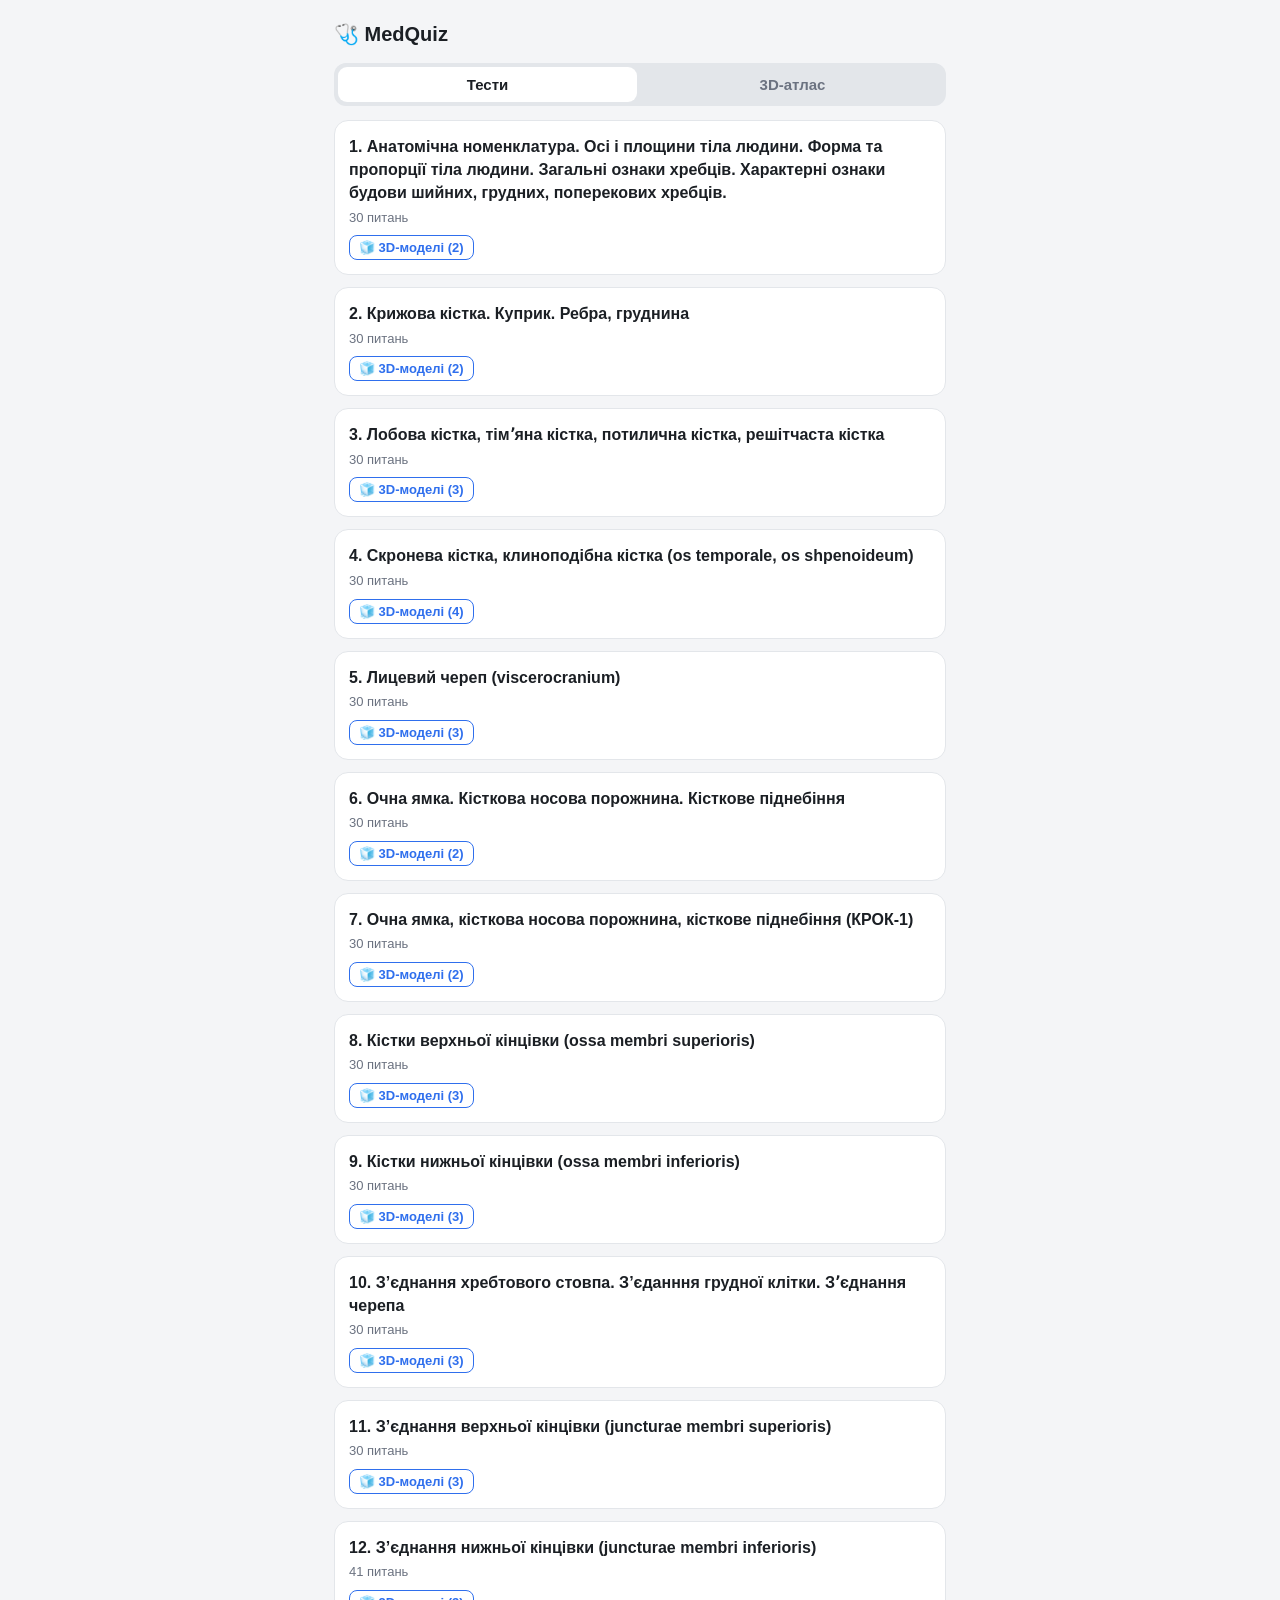
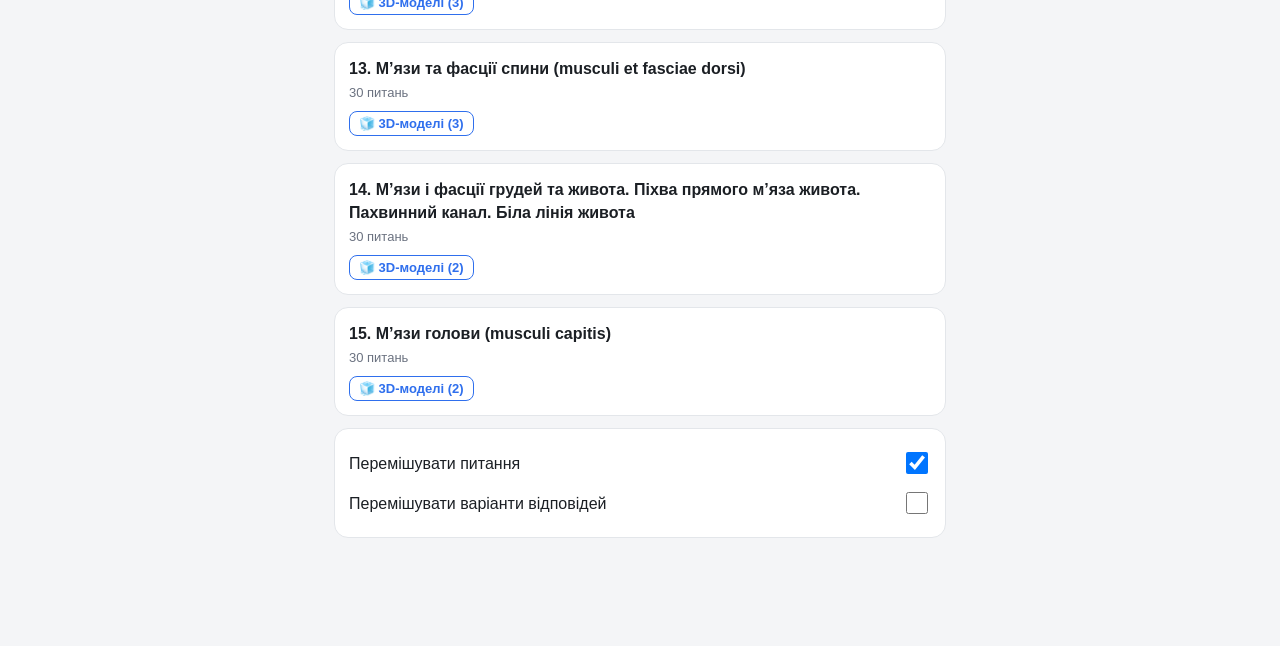
==== commit acdadb09: "Add files via upload" ====
--- a/index.html
+++ b/index.html
@@ -57,12 +57,33 @@
 .rev{font-size:14px;margin:0 0 10px;padding-bottom:10px;border-bottom:1px solid var(--line)}
 .rev:last-child{border:0;margin:0;padding:0}
 .rev b.g{color:var(--ok-line)} .rev b.r{color:var(--bad-line)}
+.tabs{display:flex;gap:6px;background:var(--line);padding:4px;border-radius:12px;margin-bottom:14px}
+.tabs button{flex:1;border:0;border-radius:9px;padding:9px;font-size:15px;font-weight:600;background:transparent;color:var(--muted);cursor:pointer}
+.tabs button.on{background:var(--card);color:var(--text)}
+.m3d{display:inline-block;margin-top:8px;font-size:13px;font-weight:600;color:var(--accent);background:none;border:1px solid var(--accent);border-radius:8px;padding:4px 9px;cursor:pointer}
+.mitem{display:flex;align-items:center;gap:10px;width:100%;text-align:left;background:var(--card);color:var(--text);border:1px solid var(--line);border-radius:12px;padding:12px;margin-bottom:8px;font-size:15px;cursor:pointer}
+.mitem .src{margin-left:auto;font-size:11px;color:var(--muted)}
+.gh{font-weight:700;margin:16px 0 8px;font-size:15px}
+.note{font-size:12.5px;color:var(--muted);line-height:1.4}
+#viewer{position:fixed;inset:0;background:var(--bg);z-index:50;display:none;flex-direction:column}
+#viewer.on{display:flex}
+#viewer .vt{display:flex;align-items:center;gap:8px;padding:10px 12px;border-bottom:1px solid var(--line)}
+#viewer .vt b{flex:1;font-size:14px;overflow:hidden;text-overflow:ellipsis;white-space:nowrap}
+#viewer .vt button{border:0;background:var(--line);color:var(--text);border-radius:8px;padding:7px 10px;font-size:13px;cursor:pointer}
+#viewer iframe{flex:1;border:0;width:100%;background:#000}
+#viewer .vc{font-size:11px;color:var(--muted);padding:6px 12px calc(6px + env(safe-area-inset-bottom))}
+#sheet{position:fixed;inset:0;background:rgba(0,0,0,.45);z-index:40;display:none;align-items:flex-end}
+#sheet.on{display:flex}
+#sheet .in{background:var(--bg);width:100%;max-width:640px;margin:0 auto;border-radius:16px 16px 0 0;padding:16px 14px calc(16px + env(safe-area-inset-bottom));max-height:80vh;overflow:auto}
 </style>
 </head>
 <body>
 <div id="app"></div>
+<div id="sheet" onclick="if(event.target===this)closeSheet()"><div class="in" id="sheetIn"></div></div>
+<div id="viewer"><div class="vt"><b id="vTitle"></b><button onclick="openExt()">↗ Окремо</button><button onclick="closeViewer()">✕</button></div><iframe id="vFrame" allow="autoplay; fullscreen; xr-spatial-tracking" allowfullscreen></iframe><div class="vc" id="vCredit"></div></div>
 <script>
-const DATA = [{"id": "topic1", "title": "1. Анатомічна номенклатура. Осі і площини тіла людини. Форма та пропорції тіла людини. Загальні ознаки хребців. Характерні ознаки будови шийних, грудних, поперекових хребців.", "questions": [{"n": "1.1", "q": "Тіло людини складається з семи основних частин: голови, шиї, тулуба, верхніх та нижніх кінцівок. Який варіант вказує латинською послідовно сім частин тіла людини зверху вниз?", "o": ["Caput, collum, truncus, membri superiores et inferiores.", "Caput, thorax, abdomen, membri superiores et inferiores.", "Cranium, thorax, abdomen, membri superiores et inferiores.", "Caput, truncus, membri superiores et inferiores.", "Collum, abdomen, membri superiores et inferiores."], "a": [0], "e": ["Усі сім частин у правильному порядку зверху вниз: голова, шия, тулуб, верхні та нижні кінцівки.", "Thorax (груди) і abdomen (живіт) — це відділи тулуба, а не окремі частини тіла; шию пропущено.", "Cranium — це череп, а не голова; thorax і abdomen — відділи тулуба.", "Пропущено шию (collum), тому частин менше, ніж сім.", "Пропущено голову (caput); abdomen — лише відділ тулуба."]}, {"n": "1.2", "q": "Під час падіння на сходах жінка 60 років травмувала нижню кінцівку. Яким терміном анатомічної номенклатури називається латинською мовою вислів «нижній»?", "o": ["Inferior.", "Superior.", "Cranialis.", "Internus.", "Distalis."], "a": [0], "e": ["Inferior — «нижній», протилежний до superior (верхній).", "Superior означає «верхній» — протилежне до потрібного.", "Cranialis — «черепний», тобто напрямок до голови (догори).", "Internus — «внутрішній» (ближче до порожнини), а не нижній.", "Distalis — «дальній» від початку кінцівки або тулуба."]}, {"n": "1.3", "q": "У чоловіка 56 років, що хворіє на менінгіт лікар виявив позитивний симптом Керніга: неможливість розігнути нижню кінцівку в колінному суглобі, коли вона зігнута в кульшовому. Навколо якої осі виконує людина такі рухи, як «згинання» та «розгинання»?", "o": ["Axis frontalia.", "Axis sagittalia.", "Axis verticalia.", "Axis verticalia et axis sagittalia.", "Axis frontalia et axis verticalis."], "a": [0], "e": ["Згинання і розгинання виконуються навколо фронтальної осі (axis frontalis), що йде справа наліво.", "Навколо сагітальної осі (спереду назад) виконуються відведення і приведення.", "Навколо вертикальної осі виконується обертання (ротація).", "Вертикальна вісь відповідає за обертання, сагітальна — за відведення; згинання вони не забезпечують.", "Вертикальна вісь потрібна для обертання; правильна лише фронтальна."]}, {"n": "1.4", "q": "У чоловіка під час дослідження виявлена пухлина правої півкулі великого мозку. Яка площина ділить тіло людини навпіл, на праву і ліву половини?", "o": ["Planum parasagittalia.", "Planum horizontalia.", "Planum frontalia.", "Planum medianum.", "Planum paramedianum."], "a": [3], "e": ["Серединна (медіанна) площина ділить тіло на праву і ліву половини.", "Парасагітальні площини паралельні серединній, але не проходять посередині тіла.", "Горизонтальна площина ділить тіло на верхню і нижню частини.", "Фронтальна площина ділить тіло на передню і задню частини.", "Парамедіанна — це інша назва площини, паралельної до серединної, а не самої середини."]}, {"n": "1.5", "q": "У чоловіка 29 років ушкоджена стінка загальної сонної артерії. Для зупинки кровотечі цю артерію необхідно притиснути до сонного горбка шийного хребця. Який шийний хребець має сонний горбок?", "o": ["I.", "II.", "III.", "IV", "VI."], "a": [4], "e": ["У I шийного хребця (атланта) немає сонного горбка, бо в нього немає тіла.", "У II шийного хребця (осьового) немає сонного горбка.", "У III шийного хребця сонного горбка немає.", "Сонний горбок найвиражений на VI хребці; у IV хребця такого горбка немає.", "Сонний горбок (Chassaignac) — на передньому горбку поперечного відростка VI шийного хребця; до нього притискають сонну артерію."]}, {"n": "1.6", "q": "До лікаря-невролога звернувся чоловік 48 років зі скаргами на біль в шийному відділі хребтового стовпа. Рентгенологічно виявлені метастази в тілах двох верхніх шийних хребців. Тіла яких шийних хребців уражені метастазами?", "o": ["I і II.", "II і III.", "III і IV.", "IV і V.", "IV і VI."], "a": [1], "e": ["У I шийного хребця (атланта) тіла немає, тому «I і II» не можуть бути двома верхніми тілами.", "Тіло є з II хребця (його зуб — це «тіло атланта»), тому два верхніх тіла — II і III.", "Тіла III і IV — не найвищі; вище розташоване тіло II.", "Тіла IV і V розташовані нижче, а не серед двох верхніх.", "Тіла IV і VI не є двома верхніми; до того ж вони не сусідні."]}, {"n": "1.7", "q": "У травматологічне відділення лікарні каретою швидкої медичної допомоги доставлено жінку з травмою грудного відділу хребтового стовпа. При рентгенологічному обстеженні виявлено ушкодження відростків V грудного хребця, які розташовані у лобовій площині. Які відростки грудного хребця розташовані у лобовій площині?", "o": ["Processus transversus.", "Processus spinosus.", "Processus transversus et processus spinosus.", "Processus transversus et processus articularis inferior.", "Processus articularis superior et processus articularis inferior."], "a": [4], "e": ["Поперечні відростки грудних хребців спрямовані назовні й дещо назад, а не лежать у лобовій площині як суглобові.", "Остистий відросток спрямований у сагітальній площині.", "Поєднання поперечного й остистого відростків не відповідає лобовій площині.", "Нижній суглобовий відросток правильний, але поперечний відросток у фронтальній площині не лежить.", "Суглобові відростки грудних хребців розташовані у лобовій (фронтальній) площині."]}, {"n": "1.8", "q": "Під час падіння на сходах жінка 69 років травмувала кістки стопи. Яким терміном в анатомічній номенклатурі називається латинською мовою вислів «найвіддаленіший від тулуба»?", "o": ["Inferior.", "Proximlis.", "Cranialis.", "Internus.", "Distalis."], "a": [4], "e": ["Inferior — «нижній», а не «найвіддаленіший від тулуба».", "Proximalis — «ближній» до тулуба, протилежний до дальнього.", "Cranialis — «черепний», у напрямку голови.", "Internus — «внутрішній», стосується положення відносно порожнини.", "Distalis — «дальній», найвіддаленіший від тулуба (стопа дальша за стегно)."]}, {"n": "1.9", "q": "Під час тренування баскетболіст 23 років травмував зв’язки, розташовані в порожнині колінного суглоба. Яким терміном в анатомічній номенклатурі називається латинською термін «внутрішній»?", "o": ["Externus.", "Proximlis.", "Cranialis.", "Internus.", "Distalis."], "a": [3], "e": ["Externus — «зовнішній», протилежний до внутрішнього.", "Proximalis — «ближній» до тулуба.", "Cranialis — «черепний», тобто ближчий до голови.", "Internus — «внутрішній», розташований ближче до порожнини (зв'язки всередині суглоба).", "Distalis — «дальній» від тулуба."]}, {"n": "1.10", "q": "У лікарню госпіталізований чоловік 48 років зі скаргами на біль в шийному відділі хребта. Рентгенологічно виявлено перелом шийного хребця, який має дві дуги – коротку передню дугу, arcus anterior, та довгу задню дугу, arcus posterior, що з’єднані між собою бічними масами. Який шийний хребець ушкоджений?", "o": ["І.", "IІ.", "III.", "VІ.", "VІІ."], "a": [0], "e": ["Атлант (I шийний) не має тіла, а складається з передньої та задньої дуг, з'єднаних бічними масами.", "Осьовий хребець (II) має тіло і зуб, а не передню та задню дуги.", "У III хребця є тіло і розвинений остистий відросток, а дуг атланта немає.", "У VI хребця є тіло та сонний горбок, а передньої дуги немає.", "VII хребець має довгий остистий відросток («виступаючий»), а не дві дуги."]}, {"n": "1.11", "q": "До лікаря-невролога звернувся чоловік 48 років зі скаргами на біль в шийному відділі хребта, запаморочення. Рентгенологічно виявлено метастази в шийному хребці, на поверхні дуги якого є недорозвинений остистий відросток – задній горбок та парна борозна хребтової артерії, sulcus a. vertebralis. Який шийний хребець ушкоджений?", "o": ["І.", "IІ.", "III.", "VІ.", "VІІ."], "a": [0], "e": ["На задній дузі атланта є задній горбок (замість остистого відростка) та борозна хребтової артерії.", "У II хребця є зуб і добре розвинений роздвоєний остистий відросток.", "У III хребця є тіло і короткий роздвоєний остистий відросток.", "У VI хребця є тіло та сонний горбок, остистий відросток розвинений.", "VII хребець має довгий нероздвоєний остистий відросток."]}, {"n": "1.12", "q": "У травматологічне відділення каретою швидкої медичної допомоги доставлено жінку 30 років з травмою хребтового стовпа. При рентгенологічному обстеженні виявлено ушкодження хребця: остистий відросток у нього найдовший, потовщений та нероздвоєний; відсутні передній та задній горбки на поперечних відростках; відсутній поперечний отвір на поперечному відростку. Який хребець ушкоджений?", "o": ["І.", "IІ.", "III.", "IV.", "VІІ."], "a": [4], "e": ["Хребець з найдовшим, потовщеним нероздвоєним остистим відростком — VII шийний (vertebra prominens); його поперечний отвір малий, а горбки слабко виражені.", "Атлант не має остистого відростка взагалі.", "Осьовий хребець має роздвоєний остистий відросток і зуб.", "У III хребця остистий відросток короткий і роздвоєний.", "У IV хребця остистий відросток короткий і роздвоєний; найдовший — у VII."]}, {"n": "1.13", "q": "Під час МРТ-обстеження пацієнта лікар у гіпофізі виділяє дві частки – lobus anterior et lobus posterior. Які площини використовує лікар для визначення анатомічних термінів «anterior» і «posterior»?", "o": ["Plana sagittalia.", "Planum coronalia.", "Plana horisontalia.", "Plana transversa.", "Planum paramedianum."], "a": [1], "e": ["Сагітальні площини ділять тіло на праву і ліву частини, а не на передню і задню.", "Термін «anterior/posterior» (передній/задній) визначають відносно фронтальної (лобової) площини.", "Горизонтальна площина визначає терміни «верхній» і «нижній».", "Поперечна (горизонтальна) площина визначає верхній/нижній, а не передній/задній.", "Парамедіанна площина — це сагітальна площина поруч із серединною."]}, {"n": "1.14", "q": "Чоловік 60 років після травми плечового суглоба не може виконати відведення верхньої кінцівки від тулуба. Навколо якої осі виконує людина такі рухи, як відведення (abductio) і приведення (adductio)?", "o": ["Axis frontalis.", "Axis sagittalia.", "Axis verticalis.", "Axis transversa.", "Axis coronarium."], "a": [1], "e": ["Навколо фронтальної осі відбувається згинання та розгинання.", "Відведення (abductio) і приведення (adductio) виконуються навколо сагітальної осі, що йде спереду назад.", "Навколо вертикальної осі виконується обертання.", "Поперечна вісь у номенклатурі прирівнюється до фронтальної й відповідає за згинання/розгинання.", "Корональна вісь — інша назва фронтальної; вона для згинання і розгинання."]}, {"n": "1.15", "q": "У чоловіка 48 років, хворого на остеопороз, лікар підозрює наявність стиснення стінки правої хребтової артерії, що проходить через поперечні отвори в поперечних відростках шийних хребців. Для підтвердження діагнозу лікар запропонував зробити хворому рентгенографію тих хребців, в яких проходить хребтова артерія. В якому шийному хребці через поперечний отвір на поперечних відростках шийних хребців проходить тільки вена?", "o": ["I.", "II.", "III.", "VI.", "VII."], "a": [4], "e": ["В отворі поперечного відростка I хребця (атланта) проходить хребтова артерія з веною.", "У II хребці через поперечний отвір проходить хребтова артерія.", "У III хребці в отворі проходять артерія і вена.", "У VI хребці через отвір проходить хребтова артерія (артерія входить саме в нього).", "У VII хребці поперечний отвір малий: через нього проходить лише хребтова вена, а артерія — вище."]}, {"n": "1.16", "q": "Каретою швидкої медичної допомоги доставлено в лікарню жінку 47 років з травмою грудного відділу хребта. Під час рентгенологічного обстеження у хворого виявлено компресійний перелом грудного хребця, який має лише одну верхню пів’ямку для головки ребра. Тіло якого грудного хребця має лише одну верхню пів`ямку?", "o": ["I.", "II.", "X.", "XI.", "XII."], "a": [2], "e": ["I грудний хребець має цілу верхню ямку і нижню пів'ямку.", "II грудний хребець має верхню та нижню пів'ямки.", "X грудний хребець має лише верхню пів'ямку на тілі.", "XI грудний хребець має цілу ямку на тілі, а не пів'ямку.", "XII грудний хребець має цілу ямку на тілі."]}, {"n": "1.17", "q": "Жінку 50 років госпіталізовано з травмою хребтового стовпа. Під час рентгенологічного обстеження виявлено компресійний перелом хребців, поперечні відростки яких розташовані у лобовій площині, біля їх основи є додатковий відросток. Остисті відростки короткі, плоскі, їх кінці стовщені, спрямовані назад. Суглобові поверхні на суглобових відростках розташовані у стріловій площині, мають соскоподібний відросток. Хребці якого відділу хребтового стовпа ушкоджені?", "o": ["С I – С II.", "С III – С VI.", "T VII – T X.", "T XI – T XII.", "L I – L V."], "a": [4], "e": ["С I–II — атлант та осьовий хребець мають особливу будову, без таких відростків.", "С III–VI — шийні хребці з поперечними отворами та роздвоєними остистими відростками.", "T VII–X — грудні хребці з суглобовими відростками у фронтальній площині та ребровими ямками.", "T XI–XII — перехідні хребці з цілими ямками й початком додаткових відростків, але суглобові поверхні ще не сагітальні.", "Поперекові хребці: поперечні відростки у фронтальній площині, додатковий відросток, суглобові поверхні у сагітальній площині, соскоподібний відросток."]}, {"n": "1.18", "q": "Чоловік 60 років після отриманої травми плечового суглоба не може виконати обертання верхньої кінцівки у плечовому суглобі. Навколо якої осі виконує людина такі рухи, як обертання «rotation»?", "o": ["Axis frontalis.", "Axis sagittalia.", "Axis verticalis.", "Axis transversa.", "Axis coronarium."], "a": [2], "e": ["Навколо фронтальної осі відбуваються згинання та розгинання.", "Навколо сагітальної осі — відведення і приведення.", "Обертання (rotatio) виконується навколо вертикальної осі.", "Поперечна вісь відповідає фронтальній і дає згинання/розгинання.", "Корональна — інша назва фронтальної осі; обертання вона не забезпечує."]}, {"n": "1.19", "q": "У чоловіка 35 років після падіння лікар запідозрив перелом тіла грудного хребця, на тілі якого наявна ціла ямка для головки ребра та пів’ямка для головки наступного ребра. На тілі якого хребця на рентгенограмі лікар виявив характерні для хребця ознаки?", "o": ["T I.", "T II.", "T III.", "T VI.", "T VII."], "a": [0], "e": ["T I має цілу верхню ямку на тілі та нижню пів'ямку для II ребра.", "T II має верхню й нижню пів'ямки, цілої ямки на тілі немає.", "T III має верхню та нижню пів'ямки.", "T VI має верхню та нижню пів'ямки.", "T VII має верхню та нижню пів'ямки."]}, {"n": "1.20", "q": "Каретою швидкої медичної допомоги в травматологічне відділення лікарні госпіталізовано жінку 47 років з травмою грудного відділу хребта. Під час рентгенологічного обстеження виявлено компресійний перелом грудного хребця, на тілі якого розташована тільки ціла ямка для головки ребра. Тіло якого грудного хребця має такі особливості?", "o": ["I.", "II.", "VI.", "X.", "XII."], "a": [4], "e": ["I хребець має цілу ямку і пів'ямку.", "II хребець має дві пів'ямки (верхню та нижню).", "VI хребець має дві пів'ямки.", "X хребець має лише верхню пів'ямку, а не цілу ямку.", "XII грудний хребець має лише цілу ямку для головки ребра."]}, {"n": "1.21", "q": "У жінки 27 років травма поперекового відділу хребтового стовпа. Рентгенологічно виявлено перелом соскоподібного відростка другого поперекового хребця. На яких відростках ушкодженого хребця розміщені соскоподібні відростки?", "o": ["Processus costalis.", "Processus spinosus.", "Processus articularis inferior.", "Processus articularis superior.", "Processus articularis superior et processus articularis inferior."], "a": [3], "e": ["Реброві відростки — це зачатки ребер поперекових хребців, соскоподібних відростків на них немає.", "Остистий відросток спрямований назад; соскоподібного на ньому нема.", "На нижніх суглобових відростках соскоподібних виступів немає.", "Соскоподібні відростки (processus mammillares) розташовані на верхніх суглобових відростках поперекових хребців.", "Соскоподібні є лише на верхніх суглобових відростках, а не на обох."]}, {"n": "1.22", "q": "До лікаря звернувся чоловік 35 років зі скаргою на те, що ліве око не рухається присередньо. Як латиною позначається термін «присередній» – ближчий до серединної стрілової полощини?", "o": ["Proximalis.", "Distalis.", "Anterior.", "Lateralis.", "Medialis."], "a": [4], "e": ["Proximalis — «ближній» (до початку кінцівки).", "Distalis — «дальній» від початку кінцівки.", "Anterior — «передній».", "Lateralis — «бічний», тобто далі від серединної площини.", "Medialis — «присередній», ближчий до серединної площини."]}, {"n": "1.23", "q": "У чоловіка 35 років діагностовано параліч лівої половини тіла, парез м’язів язика, лиця (контрактура Верніке – Манна). При цьому вогнище ураження розташоване у хворого в правій півкулі великого мозку. Відносно якої площини для позначення розташування органів застосовують терміни «лівий» і «правий»?", "o": ["Plana sagittalia.", "Plana frontalia.", "Plana horisontalia", "Plana transversalia.", "Plana paramediana."], "a": [0], "e": ["Терміни «лівий» і «правий» визначають відносно сагітальної площини.", "Фронтальна площина відповідає за «передній/задній».", "Горизонтальна площина — за «верхній/нижній».", "Поперечна (горизонтальна) площина — за «верхній/нижній».", "Парамедіанні площини — це сагітальні площини поруч із серединою, але термін не такий."]}, {"n": "1.24", "q": "Жінка 25 років упала і зламала променеву кістку передпліччя в «типовому» місці. Характерною ознакою травми є неможливість виконувати обертання (rotatio). Навколо якої осі людина виконує такі рухи як обертання «rotation»?", "o": ["Axis frontalis.", "Axis sagittalia.", "Axis verticalis.", "Axis transversa.", "Axis coronarium"], "a": [2], "e": ["Навколо фронтальної осі — згинання/розгинання.", "Навколо сагітальної осі — відведення/приведення.", "Обертання (rotatio) виконується навколо вертикальної осі.", "Поперечна вісь — згинання/розгинання.", "Корональна вісь — інша назва фронтальної."]}, {"n": "1.25", "q": "Чоловік 28 років упав і травмував грудний відділ хребтового стовпа. Рентгенологічно діагностовано перелом грудних хребців, на тілах яких розташовані цілі ямки для головок ребер, а на поперечних відростках відсутні реброві ямки. Які грудні хребці ушкоджені?", "o": ["I–II.", "III–IV.", "VI–VIII.", "IX– X.", "XI–XII."], "a": [4], "e": ["I–II хребці мають особливу будову: атлант не має тіла.", "III–IV хребці — шийні, з поперечними отворами.", "У VI–VIII грудних хребців на тілах є по дві пів'ямки (верхня й нижня), а не цілі ямки.", "IX–X хребці: IX має пів'ямки, X лише верхню пів'ямку.", "XI–XII грудні хребці мають цілі ямки на тілах і не мають ребрових ямок на поперечних відростках."]}, {"n": "1.26", "q": "Чоловік 35 років при падінні травмував шийний відділ хребта. Рентгенологічно виявлено перелом остистих відростків трьох верхніх шийних хребців. Остисті відростки яких шийних хребців ушкоджені?", "o": ["I, ІІ, ІІІ.", "II, ІІІ, IV.", "I, ІІІ, IV.", "І, ІІ, IV.", "ІІІ, ІV, V."], "a": [1], "e": ["Атлант (I) не має остистого відростка, тому в цій групі він зайвий.", "Остисті відростки II, III, IV хребців — роздвоєні й короткі; атланта в групі немає.", "У групі є атлант, який остистого відростка не має.", "У групі є атлант, а в переліку відсутній II хребець.", "III–V — не три верхні остисті відростки: пропущено II хребець, який є першим з роздвоєним остистим відростком."]}, {"n": "1.27", "q": "Чоловік 30 років травмував шийний відділ хребтового стовпа. Рентгенологічно діагностовано перелом хребця, на дузі якого відсутній остистий відросток. Який шийний хребець ушкоджено?", "o": ["I.", "II.", "III.", "VI.", "VII."], "a": [0], "e": ["Атлант (I шийний хребець) не має остистого відростка — замість нього задній горбок.", "У II хребця є розвинений роздвоєний остистий відросток.", "У III хребця є короткий роздвоєний остистий відросток.", "У VI хребця є короткий роздвоєний остистий відросток.", "У VII хребця найдовший нероздвоєний остистий відросток."]}, {"n": "1.28", "q": "Чоловік 66 років отримав травму в ділянці поперекового відділу хребтового стовпа. Рентгенологічно виявлено перелом відростків III поперекового хребця, розташованих у стріловій площині. Які відростки III поперекового хребця розташовані у стріловій площині?", "o": ["Processus costalis.", "Processus spinosus.", "Processus articularis inferior.", "Processus articularis superior.", "Processus articularis superior, processus articularis inferior, processus spinosus."], "a": [4], "e": ["Реброві відростки — це зачатки ребер, вони розташовані у лобовій площині.", "Остистий відросток — у сагітальній площині, але він не єдиний.", "Нижній суглобовий відросток — лише один із відростків у сагітальній площині.", "Верхній суглобовий відросток — лише один з відростків.", "У сагітальній площині розташовані верхні та нижні суглобові відростки й остистий відросток."]}, {"n": "1.29", "q": "У чоловіка 50 років рентгенологічно виявлено деструкцію тих утворів поперекових хребців, які за положенням у просторі є головною ознакою для хребців поперекового відділу хребтового стовпа. Що є головною ознакою належності хребців до поперекового відділу хребтового стовпа?", "o": ["Положення processus articularis у plana sagittalis.", "Роздвоєний processus spinosus.", "Відсутність fossa costalis processus transversus.", "Foramen transversarium.", "Положення processus articularis у plana frontalis."], "a": [0], "e": ["Головна ознака поперекових хребців — суглобові відростки розташовані у сагітальній площині.", "Роздвоєний остистий відросток — ознака шийних хребців.", "Відсутність ребрової ямки на поперечному відростку — ознака, спільна для XI–XII грудних і поперекових, не головна.", "Foramen transversarium — ознака шийних хребців.", "Суглобові відростки у фронтальній площині — ознака грудних хребців."]}, {"n": "1.30", "q": "У чоловіка 54 років під час рентгенологічного дослідження виявлена пухлина верхньої частки правої легені. Середня та нижня частки правої легені та частки лівої легені – без патологічних змін. Які площини використовує лікар для визначення локалізації злоякісного процесу в легенях під час рентгенологічного дослідження?", "o": ["Plana transversa.", "Plana transversa та рlana sagittalis.", "Plana transversa та рlana frontalis.", "Plana sagittalis та рlana frontalis.", "Plana frontalis."], "a": [3], "e": ["Лише поперечні площини не дозволяють визначити положення частки спереду-ззаду та справа-зліва.", "Поперечні та сагітальні площини не охоплюють поділ на передній/задній.", "Поперечні та фронтальні площини не показують розподіл на праву й ліву частки.", "Локалізацію частки легені визначають за положенням у сагітальній і фронтальній площинах.", "Лише фронтальна площина визначає тільки передній/задній розподіл."]}]}, {"id": "topic2", "title": "2. Крижова кістка. Куприк. Ребра, груднина", "questions": [{"n": "2.1", "q": "Дитина 7 років травмувала крижову кістку під час падіння. Рентгенологічне обстеження виявило ушкодження гребеня крижової кістки, який утворився шляхом зрощення остистих відростків крижових хребців. Який гребінь крижової кістки утворений зрощенням остистих відростків?", "o": ["Crista sacralis mediana.", "Crista sacralis medialis dexter.", "Crista sacralis medialis sinister.", "Crista sacralis lateralis dexter.", "Crista sacralis lateralis dexter."], "a": [0], "e": ["Серединний гребінь (crista sacralis mediana) утворений злиттям остистих відростків крижових хребців.", "Присередній гребінь — парний, утворений злиттям суглобових відростків, а не остистих.", "Лівий присередній гребінь — теж від суглобових відростків.", "Бічний гребінь — від злиття поперечних відростків.", "Правий бічний гребінь — від поперечних відростків, остисті в ньому не беруть участі."]}, {"n": "2.2", "q": "Лікар під час початку нападу ядухи у дитини 7 років використав подразнення рефлексогенної ділянки, яка розміщена в місці проєкції на шкіру непарної вирізки груднини. Яка вирізка груднини є непарною?", "o": ["Incisura costalis I.", "Incisura costalis II.", "Incisura jugularis.", "Incisura clavicularis.", "Incisura costalis VII."], "a": [2], "e": ["Реброва вирізка I — парна, до неї кріпиться хрящ I ребра.", "Реброва вирізка II — парна, на межі рукоятки й тіла груднини.", "Яремна вирізка (incisura jugularis) — єдина непарна вирізка на верхньому краї рукоятки груднини.", "Ключична вирізка — парна, для зчленування з ключицею.", "Реброва вирізка VII — парна, на нижньому краї тіла груднини."]}, {"n": "2.3", "q": "Дівчинка 5 років впала і травмувала крижову кістку. Рентгенологічно виявлено ушкодження гребенів крижової кістки, які утворились шляхом зрощення поперечних відростків крижових хребців. Які гребені крижової кістки ушкоджені?", "o": ["Серединний і правий присередній гребені.", "Правий бічний і лівий бічний гребені.", "Правий бічний і правий присередній гребені.", "Лівий бічний і лівий присередній гребені.", "Серединний і лівий присередній гребені."], "a": [1], "e": ["Серединний гребінь утворений остистими відростками, а присередній — суглобовими.", "Бічні гребені (правий і лівий) утворені злиттям поперечних відростків крижових хребців.", "Правий присередній утворений суглобовими, а не поперечними відростками.", "Присередній гребінь — від суглобових відростків; у відповіді має бути пара бічних.", "Серединний — від остистих, лівий присередній — від суглобових."]}, {"n": "2.4", "q": "Хлопчик 13 років після травми звернувся до хірурга зі скаргами на біль у лівій половині грудної клітки. Рентгенологічно виявлено перелом лівого ребра, яке з’єднується з ребровою вирізкою груднини, розташованою на рівні кута груднини. Яке ребро ушкоджене?", "o": ["I.", "II.", "III.", "IV.", "V."], "a": [1], "e": ["I ребро кріпиться до рукоятки груднини, а не на рівні її кута.", "II ребро з'єднується з ребровою вирізкою на рівні кута груднини (angulus sterni) — важливий орієнтир.", "III ребро кріпиться до тіла груднини нижче кута.", "IV ребро нижче рівня кута груднини.", "V ребро нижче кута, на тілі груднини."]}, {"n": "2.5", "q": "Дівчинка 14 років відчула сильний біль у грудній клітці при падінні. Під час рентгенологічного дослідження лікар виявив перелом ребра, на горбці якого відсутня суглобова поверхня. Яке ребро ушкоджене внаслідок падіння?", "o": ["II.", "III.", "VII.", "X.", "XII."], "a": [4], "e": ["На горбку II ребра суглобова поверхня є.", "На горбку III ребра суглобова поверхня є.", "На горбку VII ребра суглобова поверхня є для поперечного відростка.", "На горбку X ребра суглобова поверхня є.", "XII ребро (і XI) не має горбка із суглобовою поверхнею — воно не з'єднується з поперечним відростком."]}, {"n": "2.6", "q": "Лікар під час обстеження виявив у дитини 5 років болючість в ділянці вирізки груднини, що формує суглобову поверхню для суглоба плечового пояса. Яка вирізка груднини бере участь в утворенні суглоба плечового пояса?", "o": ["Incisura costalis I.", "Incisura costalis II.", "Incisura jugularis.", "Incisura clavicularis.", "Incisura costalis VII."], "a": [3], "e": ["Реброва вирізка I — для хряща I ребра.", "Реброва вирізка II — для хряща II ребра, на межі рукоятки й тіла.", "Яремна вирізка — це непарна вирізка на верхньому краї, плечовий пояс не утворює.", "Ключична вирізка (incisura clavicularis) утворює груднинно-ключичний суглоб — зчленування плечового пояса.", "Реброва вирізка VII — для хряща VII ребра на тілі груднини."]}, {"n": "2.7", "q": "Хлопчик 7 років при падінні травмував крижову кістку. Рентгенологічно виявлено ушкодження гребенів крижової кістки, які утворились шляхом зрощення суглобових відростків крижових хребців. Які гребені крижової кістки утворені злиттям суглобових відростків крижової кістки?", "o": ["Серединний і лівий присередній гребені.", "Правий присередній і лівий присередній гребені.", "Правий бічний і лівий бічний гребені.", "Правий присередній і лівий бічний гребені.", "Лівий присередній і правий бічний гребені."], "a": [1], "e": ["Серединний гребінь — від остистих відростків, а не від суглобових.", "Присередні (правий і лівий) гребені утворені злиттям суглобових відростків.", "Бічні гребені утворені поперечними відростками.", "Правий присередній правильний, але лівий бічний — від поперечних відростків.", "Лівий присередній правильний, але правий бічний — від поперечних відростків."]}, {"n": "2.8", "q": "Дівчинка 10 років травмувала грудну клітку. Рентгенологічно виявлено перелом правого найдовшого ребра. Яке ребро є найдовшим?", "o": ["II.", "III.", "IV.", "V.", "VII."], "a": [4], "e": ["II ребро коротке й широке, найдовшим не є.", "III ребро коротше за VII.", "IV ребро коротше за VII.", "V ребро коротше за VII.", "VII ребро є найдовшим серед усіх ребер."]}, {"n": "2.9", "q": "Лікар виявив у жінки 56 років почервоніння і болючість шкіри в ділянці суглоба, що утворений хрящем ребра і вирізкою на груднині, що розташована між її частинами. Яка вирізка на груднині утворена двома її частинами?", "o": ["Incisura costalis I.", "Incisura costalis II.", "Incisura costalis III.", "Incisura clavicularis.", "Incisura jugularis."], "a": [1], "e": ["Реброва вирізка I — на рукоятці груднини, а не між її частинами.", "Реброва вирізка II утворена на межі рукоятки й тіла груднини — її формують обидві частини.", "Реброва вирізка III — на тілі груднини.", "Ключична вирізка — на рукоятці, для ключиці.", "Яремна вирізка — на верхньому краї рукоятки."]}, {"n": "2.10", "q": "У чоловіка 52 років, що скаржився на біль та обмеження рухів у поперековому відділі хребтового стовпа, лікар-невролог виявив ушкодження крижово-поперекового з’єднання. Які відростки п’ятого поперекового хребця ушкоджені?", "o": ["Верхні суглобові відростки.", "Нижні суглобові відростки.", "Верхні і нижні суглобові відростки.", "Верхні суглобові і поперечні відростки.", "Нижні суглобові і поперечні відростки."], "a": [1], "e": ["Верхні суглобові відростки L5 з'єднуються з нижніми суглобовими відростками L4.", "Нижні суглобові відростки L5 зчленовуються з верхніми суглобовими відростками крижової кістки — це крижово-поперекове з'єднання.", "Верхні відростки L5 беруть участь у з'єднанні з L4, а не з крижовою кісткою.", "Поперечні відростки — не суглобові; у поєднанні з верхніми суглобовими відповідь також неправильна.", "Поперечні відростки — не суглобові; нижні суглобові відростки самі без них."]}, {"n": "2.11", "q": "У чоловіка 35 років під час рентгенологічного дослідження виявлено перелом в ділянці правого присереднього гребеня крижової кістки. Ліві гребені крижової кістки – без патологічних змін. Як називається площина, якою користується рентгенолог для опису патологічних змін крижової кістки?", "o": ["Горизонтальна.", "Стрілова.", "Лобова.", "Поперечна.", "Присерединна."], "a": [1], "e": ["Горизонтальна площина ділить тіло на верхню та нижню частини, а не на праву й ліву.", "Стрілова (сагітальна) площина розрізняє праву й ліву половини, тому нею описують правий і лівий присередні гребені.", "Лобова площина розрізняє передню та задню поверхні.", "Поперечна (горизонтальна) площина — верх і низ.", "«Присерединна» — не основна площина для опису, а лише паралельна до серединної."]}, {"n": "2.12", "q": "Крижова кістка людини має дві поверхні – тазову поверхню і спинну поверхню. Стосовно якої площини називають ці поверхні?", "o": ["Plana sagittalia.", "Plana frontalia.", "Plana horizontalia.", "Plana transversalia.", "Plana paramediana."], "a": [1], "e": ["Сагітальні площини розрізняють праву й ліву частини.", "Тазова (передня) та спинна (задня) поверхні називаються відносно лобової (фронтальної) площини.", "Горизонтальна площина розрізняє верхні й нижні частини.", "Поперечна площина розрізняє верх і низ.", "Парамедіанні — паралельні до серединної, розрізняють право/ліво."]}, {"n": "2.13", "q": "Жінка 50 років звернулася до хірурга зі скаргами на біль у лівій половині грудної клітки. Рентгенологічно виявлений перелом останього справжнього ребра в місці його з’єднання з ребровою вирізкою на тілі груднини. Яке ребро ушкоджено?", "o": ["VI.", "VII.", "III.", "IV.", "V."], "a": [1], "e": ["VI ребро — справжнє, але не останнє.", "VII ребро — останнє справжнє ребро, яке з'єднується з тілом груднини.", "III ребро — верхнє справжнє ребро.", "IV ребро — справжнє, але не останнє.", "V ребро — справжнє, але не останнє."]}, {"n": "2.14", "q": "До лікаря звернувся чоловік 45 років зі скаргою на біль в ділянці проєкції крижової кістки, що виникла після падіння. Рентгенологічно діагностовано перелом присереднього крижового гребеня. Яким терміном в анатомічній номенклатурі позначається латинською мовою термін «присередній»?", "o": ["Proximalis.", "Distalis.", "Anterior.", "Lateralis.", "Medialis."], "a": [4], "e": ["Proximalis означає «ближній».", "Distalis означає «дальній».", "Anterior означає «передній».", "Lateralis означає «бічний», тобто далі від серединної площини.", "Medialis означає «присередній», ближчий до серединної площини."]}, {"n": "2.15", "q": "Лікар виявив у чоловіка почервоніння і болючість шкіри в ділянці суглоба, утвореного хрящем ребра і вирізкою на груднині, що розташована на рівні кута груднини. Яке ребро розташовано на рівні кута груднини?", "o": ["I.", "II.", "III.", "IV.", "V."], "a": [1], "e": ["I ребро кріпиться до рукоятки груднини.", "II ребро з'єднується з вирізкою на рівні кута груднини.", "III ребро кріпиться до тіла груднини нижче кута.", "IV ребро нижче кута груднини.", "V ребро нижче кута груднини."]}, {"n": "2.16", "q": "Жінка 36 років травмувала грудну клітку, після чого звернулася до хірурга зі скаргами на біль у правій половині грудної клітки. Рентгенологічно виявлено перелом ребер, головки яких з’єднується з повною ребровою ямкою на тілі хребців. Які ребра ушкоджені?", "o": ["II.", "III–IV.", "VI–VII.", "VIII–X.", "XI–XII."], "a": [4], "e": ["II ребро має головку з двома ямками (гребінь є).", "III–IV ребра мають гребінь головки і дві площини.", "VI–VII ребра мають гребінь головки, їх головки з'єднуються з двома пів'ямками.", "VIII–X ребра мають гребінь головки і дві пів'ямки.", "XI–XII ребра мають головку лише з однією суглобовою поверхнею: вона з'єднується з повною ямкою на тілі хребця."]}, {"n": "2.17", "q": "Чоловік 40 років відчув сильний біль після падіння. Лікар виявив перелом тіла ребра, горбок якого немає суглобової поверхні для з'єднання з поперечними відростками. Яке ребро ушкоджене у чоловіка?", "o": ["I.", "III.", "VII.", "X.", "XII."], "a": [4], "e": ["I ребро має горбок із суглобовою поверхнею.", "III ребро має горбок із суглобовою поверхнею.", "VII ребро має суглобову поверхню на горбку.", "X ребро має суглобову поверхню на горбку.", "XII ребро не має горбка із суглобовою поверхнею."]}, {"n": "2.18", "q": "На 8-му тижні внутрішньоутробного розвитку у зародка починається заміна хрящового скелета на кістковий. У якому віці крижові хребці людини зростаються в єдину крижову кістку?", "o": ["У віці 1–2 років.", "У віці 3–7 років.", "У віці 8–12 років.", "У віці 13–20 років.", "У віці 17–25 років."], "a": [4], "e": ["У віці 1–2 років крижові хребці ще окремі.", "У 3–7 років зрощення ще не відбулося.", "У 8–12 років крижові хребці розділені міжхребцевими дисками.", "У 13–20 років зрощення ще триває, воно завершується пізніше.", "Крижові хребці зростаються в єдину кістку приблизно у віці 17–25 років."]}, {"n": "2.19", "q": "Крижова кістка складається із крижових хребців, які зростаються в одну суцільну кістку в кінці пубертатного періоду (періоду статевого дозрівання). Яка кількість хребців в нормі утворює крижову кістку?", "o": ["3.", "4.", "5.", "6.", "7."], "a": [2], "e": ["Три хребці — замало для крижової кістки.", "Чотири хребці — менше за норму.", "Крижова кістка складається з п'яти зрощених хребців.", "Шість хребців — більше за норму (бувають варіанти, але норма — п'ять).", "Сім хребців — не відповідає нормі."]}, {"n": "2.20", "q": "У чоловіка 50 років виявлена злоякісна пухлина прямої кишки, яка росте у бік передньої (тазової) поверхні, facies pelviсa, крижової кістки. На тазовій поверхні помітні лінії – місця зрощення тіл крижових хребців. Яку назву мають ці анатомічні утвори?", "o": ["Lineae transversae.", "Lineae arcuatfe.", "Lineae terminalis.", "Присередні крижові гребені.", "Бічні крижові гребені."], "a": [0], "e": ["Lineae transversae — поперечні лінії на тазовій поверхні, місця зрощення тіл крижових хребців.", "Lineae arcuatae — дугоподібні лінії клубової кістки.", "Linea terminalis — межова лінія таза (між великим і малим тазом).", "Присередні крижові гребені утворені суглобовими відростками на спинній поверхні.", "Бічні крижові гребені утворені поперечними відростками на спинній поверхні."]}, {"n": "2.21", "q": "У чоловіка 45 років після травми хребтового стовпа рентгенологічно діагностовано перелом бічної частини крижової кістки (partes laterales). Внаслідок цієї травми у хворого ушкоджена суглобова поверхня, яка зчленовується з однойменною поверхнею клубової кістки. Яка поверхня ушкоджена?", "o": ["Facies auricularis.", "Facies articularis superior.", "Facies articularis inferior.", "Facies articularis anterior.", "Facies articularis posterior."], "a": [4], "e": ["За анатомією саме вушкоподібна поверхня (facies auricularis) з'єднується з однойменною поверхнею клубової кістки. ⚠️ У ключі тесту відмічено інший варіант — схоже на помилку в ключі, уточніть у викладача.", "Facies articularis superior — верхній суглобовий відросток, зчленування з L5.", "Нижньої суглобової поверхні для клубової кістки немає; верхівка крижової кістки з'єднується з куприком.", "Facies articularis anterior — такої суглобової поверхні на крижовій кістці немає.", "⚠️ У ключі тесту правильною відмічено цю відповідь, але поверхні з такою назвою на крижовій кістці в номенклатурі немає; з клубовою кісткою зчленовується facies auricularis."]}, {"n": "2.22", "q": "Чоловіка 45 років госпіталізовано після дорожно-транспортної пригоди до травматологічного відділення лікарні. Після проведення рентгенологічного дослідження лікар діагностував перелом тіл всіх справжніх ребер справа. Які ребра ушкоджені?", "o": ["I–II.", "I–V.", "I–VII.", "I–VIII.", "I–XII."], "a": [2], "e": ["I–II — лише верхні два справжні ребра.", "I–V — не всі справжні ребра.", "Справжні ребра (costae verae) — з I по VII, вони з'єднуються з грудниною безпосередньо своїми хрящами.", "I–VIII — VIII ребро несправжнє.", "I–XII — включає несправжні та коливні ребра."]}, {"n": "2.23", "q": "Чоловіка 50 років госпіталізовано після дорожно-транспортної пригоди у травматологічне відділення лікарні. Після проведення рентгенологічного дослідження лікар діагностував перелом тіл всіх лівих несправжніх ребер (costae spuriae). Які ребра ушкоджені?", "o": ["I–II.", "III –IV.", "IV–V.", "VI–VII", "VIII–X."], "a": [4], "e": ["I–II — справжні ребра.", "III–IV — справжні ребра.", "IV–V — справжні ребра.", "VI–VII — справжні ребра.", "Несправжні ребра (costae spuriae) — VIII–X: їхні хрящі приєднуються до хряща вищого ребра."]}, {"n": "2.24", "q": "Чоловіка госпіталізовано після дорожно-транспортної пригоди до травматологічного відділення лікарні. Після проведення рентгенологічного дослідження лікар діагностував перелом тіл коливних ребер. Які ребра ушкоджені?", "o": ["I–II.", "I–IV.", "I–VII.", "VII–X.", "XI–XII."], "a": [4], "e": ["I–II — справжні ребра.", "I–IV — справжні ребра.", "I–VII — справжні ребра.", "VII–X — справжнє і несправжні ребра.", "Коливні ребра (costae fluctuantes) — XI–XII: вони вільно закінчуються в м'язах."]}, {"n": "2.25", "q": "У жінки 48 років після рентгенологічного дослідження на знімку виявлено: ушкодження суглобової поверхні головок ребер, а також візуалізовано розрив зв’язки, волокна якої починаються від гребеня головки ребра та прикріплюється до міжхребцевого диска. Які ребра мають гребінь головки ребра?", "o": ["I–II.", "II–IX.", "II–X.", "II–XI.", "II–XII."], "a": [2], "e": ["I–II: у I ребра гребеня головки немає, головка має одну поверхню.", "II–IX: пропущено X ребро, яке теж має гребінь головки.", "Гребінь головки ребра (crista capitis costae) є у II–X ребер.", "II–XI: у XI ребра гребеня немає.", "II–XII: у XI та XII ребер гребеня головки немає."]}, {"n": "2.26", "q": "Чоловік 25 років був госпіталізований після падіння з велосипеду до травматологічного відділення лікарні. Після проведення рентгенологічного дослідження лікар діагностував перелом ребер, у яких горбок ребра співпадає з кутом ребра. Які ребра ушкоджені?", "o": ["I–II.", "II–VII.", "VIII–IX.", "IX–X.", "XI–XII."], "a": [0], "e": ["У I–II ребер горбок співпадає з кутом ребра.", "У II–VII ребер кут розташований дистальніше від горбка.", "У VIII–IX ребер кут окремий від горбка.", "У IX–X ребер кут відділений від горбка.", "У XI–XII ребер горбка немає."]}, {"n": "2.27", "q": "У чоловіка 35 років під час проведення рентгенологічного дослідження лікар діагностував перелом ребра, на тілі якого відсутній кут ребра. Яке ребро ушкоджене?", "o": ["I.", "II.", "VIII.", "X.", "XII."], "a": [0], "e": ["I ребро не має кута ребра, бо горбок і кут практично співпадають.", "У II ребра кут є.", "У VIII ребра кут є.", "У X ребра кут є.", "XII ребро коротке, з нечітким кутом, але класичною відповіддю на «ребро без кута» є I ребро."]}, {"n": "2.28", "q": "Чоловіка 26 років госпіталізовано в лікарню з переломом ребер та кровотечею в грудній порожнині. Внаслідок травми виник розрив стінки міжребрових артерій, які проходять в борозні ребра (sulcus costae). У якому місці ребра проходить sulcus costae?", "o": ["Margo superior.", "Margo inferior.", "Caput coste.", "Angulus costae.", "Collum costae."], "a": [1], "e": ["Верхній край ребра — не місце борозни судин.", "Борозна ребра (sulcus costae) проходить по нижньому краю ребра.", "Головка ребра — частина, що з'єднується з тілом хребця.", "Кут ребра — місце вигину тіла ребра.", "Шийка ребра — звужена частина між головкою та горбком."]}, {"n": "2.29", "q": "Жінка 26 років госпіталізована в лікарню з запаленням плеври. Лікар призначив проведення пункції плевральної порожнини. Проведення пункції проводять в міжребровому просторі. Під час маніпуляції необхідно запобігти ушкодження міжребрових судин та нервів, які проходять в борозні ребра (sulcus costae). У якому місці проведення пункції плевральної порожнини безпечно?", "o": ["Margo superior.", "Margo inferior.", "Caput coste.", "Angulus costae.", "Collum costae."], "a": [0], "e": ["Верхній край ребра безпечний для пункції — судини й нерв лежать у борозні нижнього краю.", "Нижній край ребра небезпечний: у борозні проходять міжреброві судини та нерв.", "Головка ребра — не місце для проведення пункції, вона з'єднується з хребцем.", "Кут ребра — вигин тіла, не є місцем пункції.", "Шийка ребра — розташована біля хребта, не місце пункції."]}, {"n": "2.30", "q": "Чоловік 45 років госпіталізований після дорожно-транспортної пригоди у травматологічне відділення лікарні з артеріальною кровотечею. Після проведення рентгенологічного дослідження лікар діагностував перелом ребра, до верхньої поверхі якого прилягає підключичні артерія та вена, стінки яких ушкоджені внаслідок травми. Яке ребро ушкоджено?", "o": ["I.", "II.", "VIII.", "X.", "XII."], "a": [0], "e": ["Підключичні артерія та вена прилягають до верхньої поверхні I ребра (борозни підключичних артерії та вени).", "До II ребра підключичні судини не прилягають.", "До VIII ребра підключичні судини не прилягають.", "До X ребра підключичні судини не прилягають.", "До XII ребра підключичні судини не прилягають."]}]}, {"id": "topic3", "title": "3. Лобова кістка, тімʼяна кістка, потилична кістка, решітчаста кістка", "questions": [{"n": "3.1", "q": "У лікарню госпіталізована дитина 8 років з черепно-мозковою травмою. Лікар діагностував перелом кістки черепа. Лінія перелому проходить через верхню каркову лінію (linea nuchalis superior). Яка кістка травмована?", "o": ["Лобова кістка (os frontale).", "Потилична кістка (os occipitale).", "Тім'яна кістка (os parietale).", "Скронева кістка (os temporale).", "Решітчаста кістка (os ethmoidale)."], "a": [1], "e": ["На лобовій кістці каркових ліній немає — вони на потиличній.", "Верхня каркова лінія (linea nuchalis superior) розташована на зовнішній поверхні потиличної луски.", "На тім'яній кістці є верхня і нижня скроневі лінії, а не каркові.", "На скроневій кістці каркових ліній немає.", "Решітчаста кістка лежить усередині черепа між очними ямками, каркових ліній на ній немає."]}, {"n": "3.2", "q": "У лікарню бригадою швидкої медичної допомоги госпіталізовано дівчинку 10 років з черепно-мозковою травмою. Лікар діагностував перелом кістки черепа. Лінія перелому на рентгенограмі проходить через її стріловий край. Яка кістка травмована?", "o": ["Лобова кістка (os frontale).", "Потилична кістка (os occipitale).", "Решітчаста кістка (os ethmoidale).", "Скронева кістка (os temporale).", "Тім'яна кістка (os parietale)."], "a": [4], "e": ["Лобова кістка не має стрілового краю.", "Потилична кістка має ламбдоподібний і соскоподібний краї.", "Решітчаста кістка не має стрілового краю.", "Скронева кістка має тім'яний і клиноподібний краї.", "Стріловий край (margo sagittalis) має тім'яна кістка — ним вона з'єднується з протилежною у стріловому шві."]}, {"n": "3.3", "q": "У лікарню госпіталізовано хлопчика 6 років з переломом тім'яної кістки в ділянці соскоподібного кута, внаслідок чого виникла кровотеча з пазухи твердої оболони головного мозку. У ділянці якої борозни ушкоджена пазуха твердої оболони головного мозку?", "o": ["Борозни верхньої стрілової пазухи (sulcus sinus sagittalis superioris).", "Борозни нижньої кам'янистої пазухи (sulcus sinus petrosi inferioris).", "Борозни верхньої кам'янистої пазухи (sulcus sinus petrosi superioris).", "Борозни поперечної пазухи (sulcus sinus transversi).", "Борозни сигмоподібної пазухи (sulcus sinus sigmoidea)."], "a": [4], "e": ["Борозна верхньої стрілової пазухи проходить вздовж стрілового краю тім'яних кісток.", "Борозна нижньої кам'янистої пазухи — на скроневій і потиличній кістках біля кам'янистої частини.", "Борозна верхньої кам'янистої пазухи — на верхньому краї піраміди скроневої кістки.", "Борозна поперечної пазухи проходить переважно на потиличній кістці.", "Біля соскоподібного кута тім'яної кістки на її внутрішній поверхні проходить борозна сигмоподібної пазухи."]}, {"n": "3.4", "q": "Каретою швидкої медичної допомоги в лікарню доставлено дитину 10 років з черепно-мозковою травмою. У лікарні під час обстеження виявлено ушкодження пазухи твердої оболони головного мозку (sinus durae matris) в тому місці, де стінка пазухи прилягає до борозни на внутрішній поверхні лобової луски (squama frontalis). У ділянці якої борозни ушкоджена пазуха твердої оболони головного мозку?", "o": ["Борозни поперечної пазухи.", "Борозни верхньої кам'янистої.", "Борозни верхньої стрілової пазухи.", "Борозни нижньої кам'янистої пазухи.", "Борозни сигмоподібної пазухи."], "a": [2], "e": ["Борозна поперечної пазухи — на потиличній кістці.", "Борозна верхньої кам'янистої пазухи — на піраміді скроневої кістки.", "На внутрішній поверхні лобової луски по серединній лінії проходить борозна верхньої стрілової пазухи.", "Борозна нижньої кам'янистої пазухи — між скроневою та потиличною кістками.", "Борозна сигмоподібної пазухи — на скроневій, тім'яній і потиличній кістках ззаду."]}, {"n": "3.5", "q": "У лікарню госпіталізовано дівчинку 2-ох років з черепно-мозковою травмою. Після рентгенологічного обстеження лікар діагностував перелом кістки черепа. Лінія перелому проходить через crista occipitalis externa. Яка кістка травмована?", "o": ["Лобова кістка (os frontale).", "Скронева кістка (os temporale).", "Тім'яна кістка (os parietale).", "Потилична кістка (os occipitale).", "Решітчаста кістка (os ethmoidale)."], "a": [3], "e": ["На лобовій кістці немає зовнішнього потиличного гребеня.", "На скроневій кістці потиличного гребеня немає.", "На тім'яній кістці потиличного гребеня немає.", "Crista occipitalis externa — зовнішній потиличний гребінь на потиличній лусці.", "Решітчаста кістка розташована в передній частині черепа."]}, {"n": "3.6", "q": "У нейрохірургічну клініку госпіталізована дитина першого року життя з пухлиною головного мозку. Дитині була зроблена операція. Під час операції разом з пухлиною був видалений півнячий гребінь (crista galli). Частину якої кістки черепа видалили в цьому випадку?", "o": ["Потиличної кістки (os occipitale).", "Решітчастої кістки (os ethmoidale).", "Клиноподібної кістки (os sphenoidale).", "Тім'яної кістки (os parietale).", "Лобової кістки (os frontale)."], "a": [1], "e": ["Потилична кістка утворює задню частину основи черепа, півнячого гребеня не має.", "Півнячий гребінь (crista galli) — частина перпендикулярної пластинки решітчастої кістки над дірчастою пластинкою.", "Клиноподібна кістка має турецьке сідло, а не півнячий гребінь.", "Тім'яна кістка утворює склепіння черепа.", "Лобова кістка має лобовий гребінь, а півнячий гребінь лежить у її решітчастій вирізці, але належить решітчастій кістці."]}, {"n": "3.7", "q": "Обстежуючи хлопчика 3-ох років, лікар виявив пухлину головного мозку. Пухлина розташована на дірчастій пластинці (lamina cribrosa). До якої кістки черепа прилягає пухлина?", "o": ["Лобової кістки (os frontale).", "Потиличної кістки (os occipitale).", "Тім'яної кістки (os parietale).", "Решітчастої кістки (os ethmoidale).", "Клиноподібної кістки (os sphenoidale)."], "a": [3], "e": ["Лобова кістка охоплює решітчасту вирізкою, але дірчаста пластинка їй не належить.", "Потилична кістка — у задній черепній ямці.", "Тім'яна кістка утворює склепіння.", "Дірчаста пластинка (lamina cribrosa) належить решітчастій кістці, через неї проходять нюхові нитки.", "Клиноподібна кістка розташована позаду решітчастої."]}, {"n": "3.8", "q": "В онкологічне відділення лікарні госпіталізовано дівчинку 2-ох років з пухлиною, що розташована в носовій частині глотки. Після додаткового обстеження лікар виявив, що пухлина вросла в глотковий горбок (tuberculum pharyngeum). Яка кістка уражена пухлиною?", "o": ["Лобова кістка (os frontale).", "Потилична кістка (os occipitale).", "Тім'яна кістка (os parietale).", "Скронева кістка (os temporale).", "Решітчаста кістка (os ethmoidale)."], "a": [1], "e": ["Лобова кістка не має глоткового горбка.", "Глотковий горбок (tuberculum pharyngeum) — на нижній поверхні основної частини потиличної кістки, до нього кріпиться глотка.", "Тім'яна кістка утворює склепіння.", "Скронева кістка не має глоткового горбка.", "Решітчаста кістка розташована у передній частині основи черепа."]}, {"n": "3.9", "q": "У лікарню каретою швидкої медичної допомоги доставлено юнака 12 років з травмою голови. Після рентгенологічного дослідження лікар виявив перелом кістки черепа. Лінія перелому проходить через надперенісся (glabella). Яка кістка травмована?", "o": ["Тім'яна кістка (os parietale).", "Лобова кістка (os frontale).", "Потилична кістка (os occipitale).", "Решітчаста кістка (os ethmoidale).", "Носова кістка (os nasale)."], "a": [1], "e": ["Тім'яна кістка утворює склепіння, надперенісся не має.", "Надперенісся (glabella) — гладка ділянка лобової луски між надбрівними дугами.", "Потилична кістка розташована ззаду.", "Решітчаста кістка лежить глибше, між очними ямками.", "Носова кістка лежить нижче надперенісся."]}, {"n": "3.10", "q": "У лікарню госпіталізовано чоловіка 45 років з ножовим пораненням ока. Після обстеження лікар також виявив ушкодження кістки черепа в ділянці ямки сльозової залози. Яка кістка черепа ушкоджена?", "o": ["Потилична кістка (os occipitale).", "Решітчаста кістка (os ethmoidale).", "Тім'яна кістка (os parietale).", "Лобова кістка (os frontale).", "Скронева кістка (os temporale)."], "a": [3], "e": ["Потилична кістка не бере участі в утворенні очної ямки.", "Решітчаста кістка утворює присередню стінку очної ямки.", "Тім'яна кістка не входить до очної ямки.", "Ямка сльозової залози — на очноямковій частині лобової кістки, біля виличного відростка.", "Скронева кістка не утворює стінок очної ямки."]}, {"n": "3.11", "q": "У чоловіка 20 років під час рентгенологічного обстеження виявлено ушкодження правої очноямкової частини лобової кістки. Як називається площина, що ділить тіло людини навпіл, на праву та ліву половини?", "o": ["Горизонтальна площина.", "Стрілова площина.", "Лобова площина.", "Поперечна площина.", "Присерединна площина."], "a": [1], "e": ["Горизонтальна площина ділить тіло на верхню і нижню частини.", "Стрілова (серединна) площина ділить тіло на праву і ліву половини.", "Лобова площина ділить тіло на передню і задню частини.", "Поперечна площина — те саме, що горизонтальна.", "Присерединні площини паралельні серединній, але не ділять тіло навпіл."]}, {"n": "3.12", "q": "З місця спортивних змагань у лікарню госпіталізовано хлопчика з травмою обличчя. Лікар під час МРТ-обстеження встановив перелом кістки черепа. Лінія перелому проходить вздовж підочноямкового краю (margo infraorbitalis). Яка кістка травмована?", "o": ["Лобова кістка (os frontale).", "Верхня щелепа (maxilla).", "Носова кістка (os nasale).", "Нижня щелепа (mandibula).", "Піднебінна кістка (os palatinum)."], "a": [1], "e": ["Лобова кістка утворює надочноямковий край.", "Підочноямковий край (margo infraorbitalis) утворює верхня щелепа (з участю виличної кістки).", "Носова кістка утворює спинку носа.", "Нижня щелепа не входить до очної ямки.", "Піднебінна кістка має невеликий очноямковий відросток глибоко в очній ямці."]}, {"n": "3.13", "q": "У лікарню каретою швидкої медичної допомоги госпіталізовано дівчину з черепно-мозковою травмою. Після обстеження виникла необхідність хірургічного втручання. Під час операції нейрохірург обробляє рану в ділянці надперенісся. Яка кістка ушкоджена?", "o": ["Лобова кістка (os frontale).", "Носова кістка (os nasale).", "Клиноподібна кістка (os sphenoidale).", "Верхня щелепа (maxilla).", "Решітчаста кістка (os ethmoidale)."], "a": [0], "e": ["Надперенісся (glabella) розташоване на лобовій кістці.", "Носова кістка лежить нижче надперенісся.", "Клиноподібна кістка розташована в основі черепа.", "Верхня щелепа — у середній частині обличчя.", "Решітчаста кістка лежить глибоко між очними ямками."]}, {"n": "3.14", "q": "У хірургічне відділення госпіталізовано хлопчика з травмою обличчя. Лікар приймального відділення встановив ушкодження кістки черепа, яка приймає участь в утворенні кісткової носової перегородки. Яка кістка ушкоджена в цьому випадку?", "o": ["Лобова кістка (os frontale).", "Носова кістка (os nasale).", "Клиноподібна кістка (os sphenoidale).", "Верхня щелепа (maxilla).", "Решітчаста кістка (os ethmoidale)."], "a": [4], "e": ["Лобова кістка утворює носову ость, але основна частина перегородки — не вона.", "Носова кістка утворює спинку носа.", "Клиноподібна кістка має гребінь, але основна частина перегородки утворена іншими кістками.", "Верхня щелепа має носовий гребінь, але перегородку переважно утворює перпендикулярна пластинка решітчастої кістки разом з лемешем.", "Перпендикулярна пластинка решітчастої кістки утворює верхню частину кісткової носової перегородки."]}, {"n": "3.15", "q": "У чоловіка 20 років на тлі гнійного запалення слизової оболонки носової порожнини процес поширився у передню черепну ямку. Через який анатомічний утвір розповсюдилось запалення?", "o": ["Foramina cribrosa.", "Foramen ovale.", "Foramen ethmoidalae posterius.", "Foramen sphenopalatinum.", "Foramen rotundum."], "a": [0], "e": ["Отвори дірчастої пластинки (foramina cribrosa) з'єднують носову порожнину з передньою черепною ямкою.", "Овальний отвір — у середній черепній ямці, з'єднує її з підскроневою ямкою.", "Задній решітчастий отвір з'єднує очну ямку з порожниною черепа, а не носову порожнину.", "Клино-піднебінний отвір з'єднує носову порожнину з крило-піднебінною ямкою.", "Круглий отвір з'єднує середню черепну ямку з крило-піднебінною ямкою."]}, {"n": "3.16", "q": "У лікарню госпіталізовано чоловіка з травмою голови. Після обстеження лікар встановив перелом кістки мозкового черепа. Лінія перелому проходить через виличний відросток. Яка кістка травмована?", "o": ["Скронева кістка (os temporale).", "Нижня щелепа (mandibula).", "Вилична кістка (os zygomaticum).", "Клиноподібна кістка (os sphenoidale).", "Піднебінна кістка (os palatinum)."], "a": [0], "e": ["Виличний відросток скроневої кістки — частина мозкового черепа.", "Нижня щелепа належить до лицевого черепа.", "Вилична кістка — кістка лицевого черепа.", "Клиноподібна кістка не має виличного відростка.", "Піднебінна кістка — кістка лицевого черепа."]}, {"n": "3.17", "q": "У дитячу лікарню каретою швидкої медичної допомоги доставлено дитину 8 місяців з травмою голови у ділянці переднього тім'ячка. Рентгенологічно виявлено ушкодження кістки, що обмежує це тім'ячко спереду. Яка кістка ушкоджена?", "o": ["Скронева кістка (os temporale).", "Потилична кістка (os occipitale).", "Тім'яна кістка (os parietale).", "Клиноподібна кістка (os sphenoidale).", "Лобова кістка (os frontale)."], "a": [4], "e": ["Скронева кістка не межує з переднім тім'ячком.", "Потилична кістка обмежує заднє тім'ячко.", "Тім'яні кістки обмежують переднє тім'ячко ззаду.", "Клиноподібна кістка обмежує клиноподібне тім'ячко.", "Спереду переднє тім'ячко обмежене двома половинами лобової кістки."]}, {"n": "3.18", "q": "У дівчинки з довготривалим запаленням слизової оболонки носової порожнини з'явилися симптоми запалення лобової пазухи (фронтит). Через який утвір стало можливим розповсюдження інфекції в лобову пазуху?", "o": ["Клино-піднебінний отвір.", "Решітчасті комірки.", "Півмісяцевий розтвір.", "Решітчасту лійку.", "Клино-решітчастий закуток."], "a": [3], "e": ["Клино-піднебінний отвір веде в крило-піднебінну ямку.", "Решітчасті комірки відкриваються в носові ходи, але не є шляхом до лобової пазухи.", "Півмісяцевий розтвір — щілина в середньому носовому ході, лобова пазуха відкривається через лійку.", "Лобова пазуха відкривається в середній носовий хід через решітчасту лійку (infundibulum ethmoidale).", "Клино-решітчастий закуток — місце відкриття клиноподібної пазухи."]}, {"n": "3.19", "q": "Чоловік звернувся до лікаря зі скаргами на нежить та головний біль. Після рентгенологічного обстеження лікар виявив фронтит (запалення слизової оболонки лобової пазухи). З якого носового ходу стало можливим розповсюдження інфекції з носової порожнини в лобову пазуху?", "o": ["Meatus nasi communis.", "Meatus nasi superior.", "Meatus nasi medius.", "Meatus nasi interior.", "Meatus nasopharyngeus."], "a": [2], "e": ["Загальний носовий хід — простір між раковинами і перегородкою.", "У верхній носовий хід відкриваються задні решітчасті комірки.", "Лобова пазуха відкривається в середній носовий хід.", "У нижній носовий хід відкривається носо-сльозова протока.", "Носоглотковий хід веде в глотку."]}, {"n": "3.20", "q": "У лікарню каретою швидкої медичної допомоги госпіталізовано чоловіка з травмою носа. Лікар діагностував перелом кістки черепа, що обмежує верхній край грушоподібного отвору кісткової носової порожнини. Яка кістка ушкоджена в даному випадку?", "o": ["Сльозова кістка.", "Верхня щелепа.", "Лобова кістка.", "Носова кістка.", "Решітчаста кістка."], "a": [3], "e": ["Сльозова кістка розташована в очній ямці.", "Верхня щелепа обмежує грушоподібний отвір знизу і з боків.", "Лобова кістка не обмежує грушоподібний отвір.", "Верхній край грушоподібного отвору утворюють носові кістки.", "Решітчаста кістка розташована глибше всередині носової порожнини."]}, {"n": "3.21", "q": "Обстежуючи жінку 35 років, лікар виявив розповсюдження запалення з ділянки надочноямкового отвору в очну ямку. На якій кістці розташований надочноямковий отвір?", "o": ["Сльозова кістка.", "Верхня щелепа.", "Лобова кістка.", "Носова кістка.", "Решітчаста кістка."], "a": [2], "e": ["Сльозова кістка — у присередній стінці очної ямки.", "Верхня щелепа має підочноямковий отвір, а не надочноямковий.", "Надочноямковий отвір (вирізка) розташований на надочноямковому краї лобової кістки.", "Носова кістка не має надочноямкового отвору.", "Решітчаста кістка має решітчасті отвори, а не надочноямковий."]}, {"n": "3.22", "q": "У хірургічне відділення госпіталізовано чоловіка 20 років з черепно-мозковою травмою. Після проведення рентгенологічного дослідження лікар виявив на Ro-зображенні ушкодження очноямкової пластинки однієї із кісток мозкового черепа, яка приймає участь в утворенні присередньої стінки правої очної ямки. Яка кістка ушкоджена в цьому випадку?", "o": ["Сльозова кістка.", "Верхня щелепа.", "Лобова кістка.", "Носова кістка.", "Решітчаста кістка."], "a": [4], "e": ["Сльозова кістка утворює присередню стінку, але це не кістка мозкового черепа.", "Верхня щелепа — кістка лицевого черепа.", "Лобова кістка утворює переважно верхню стінку.", "Носова кістка не бере участі в утворенні очної ямки.", "Очноямкова пластинка решітчастої кістки утворює присередню стінку очної ямки."]}, {"n": "3.23", "q": "У чоловіка 45 років під час обстеження лікар-онколог виявив пухлину стовбура головного мозку, яка проростає в кістку мозкового черепа, що утворює схил. Яка кістка ушкоджена в цьому випадку?", "o": ["Скронева кістка (os temporale).", "Потилична кістка (os occipitale).", "Тім'яна кістка (os parietale).", "Решітчаста кістка (os ethmoidale).", "Лобова кістка (os frontale)."], "a": [1], "e": ["Скронева кістка не утворює схилу.", "Схил (clivus) утворений основною частиною потиличної кістки разом з тілом клиноподібної.", "Тім'яна кістка утворює склепіння.", "Решітчаста кістка лежить у передній черепній ямці.", "Лобова кістка утворює передню черепну ямку."]}, {"n": "3.24", "q": "У ЛОР-відділення лікарні звернувся чоловік 50 років зі скаргами на втрату будь-якого запаху. При об'єктивному обстеженні носової порожнини ушкоджень не виявлено. Лікар припустив, що виникло порушення проведення нервового імпульсу на рівні ділянки периферійного відділу нюхового мозку. Через утвір якої кістки мозкового черепа волокна нюхового нерва потрапляють в порожнину черепа?", "o": ["Скроневої кістки (os temporale).", "Потиличної кістки (os occipitale).", "Тім'яної кістки (os parietale).", "Решітчастої кістки (os ethmoidale).", "Клиноподібної кістки (os sphenoidale)."], "a": [3], "e": ["Скронева кістка не має отворів для нюхових ниток.", "Потилична кістка не пропускає нюхових ниток.", "Тім'яна кістка утворює склепіння.", "Нюхові нитки проходять через отвори дірчастої пластинки решітчастої кістки.", "Клиноподібна кістка пропускає зоровий нерв, а не нюхові нитки."]}, {"n": "3.25", "q": "У чоловіка 67 років внаслідок підвищеного артеріального тиску на тлі гіпертонічної хвороби стався розрив стінки arteria basilaris, що прилягає до схилу на основі черепа. Які кістки черепа утворюють схил?", "o": ["Скронева кістка (os temporale) та потилична кістка (os occipitale).", "Потилична кістка (os occipitale) та тім'яна кістка (os parietale).", "Потилична кістка (os occipitale) та клиноподібна (os sphenoidale).", "Решітчаста кістка (os ethmoidale) та клиноподібна (os sphenoidale).", "Лобова кістка (os frontale) та клиноподібна (os sphenoidale)."], "a": [2], "e": ["Скронева кістка не бере участі в утворенні схилу.", "Тім'яна кістка утворює склепіння, а не схил.", "Схил утворюють основна частина потиличної кістки і тіло клиноподібної кістки.", "Решітчаста кістка розташована в передній черепній ямці.", "Лобова кістка утворює передню черепну ямку."]}, {"n": "3.26", "q": "Внаслідок травми лицевої ділянки голови ушкоджена верхня стінка правої очної ямки. Чоловік втратив можливість піднімати верхню повіку правого ока і дивитися вгору. Яка кістка, що спереду утворює верхню стінку правої очної ямки, ушкоджена?", "o": ["Сльозова кістка.", "Верхня щелепа.", "Лобова кістка.", "Носова кістка.", "Решітчаста кістка."], "a": [2], "e": ["Сльозова кістка утворює присередню стінку.", "Верхня щелепа утворює нижню стінку очної ямки.", "Верхню стінку очної ямки спереду утворює очноямкова частина лобової кістки.", "Носова кістка не входить до очної ямки.", "Решітчаста кістка утворює присередню стінку."]}, {"n": "3.27", "q": "У нейрохірургічне відділення госпіталізовано чоловіка з тромбозом внутрішньої яремної вени у ділянці яремного отвору. Внаслідок цього виявлені симптоми стиснення черепних нервів, волокна яких також проходять через цей отвір. Яка з кісток черепа приймає участь в утворенні яремного отвору?", "o": ["Сльозова кістка.", "Потилична кістка (os occipitale).", "Тім'яна кістка (os parietale).", "Решітчаста кістка (os ethmoidale).", "Лобова кістка (os frontale)."], "a": [1], "e": ["Сльозова кістка розташована в очній ямці.", "Яремний отвір утворений яремними вирізками потиличної та скроневої кісток.", "Тім'яна кістка утворює склепіння.", "Решітчаста кістка лежить у передній черепній ямці.", "Лобова кістка утворює передню черепну ямку."]}, {"n": "3.28", "q": "У чоловіка 45 років спостерігається зниження виділення секрету сльозовою залозою у сполучнооболонковий мішок, що призвело до висихання волокнистої оболонки очного яблука. Симптоми з'явилися після травми кісток бічної стінки очної ямки. На якій кістці лежить сльозова залоза?", "o": ["Сльозова кістка.", "Потилична кістка (os occipitale).", "Тім'яна кістка (os parietale).", "Решітчаста кістка (os ethmoidale).", "Лобова кістка (os frontale)."], "a": [4], "e": ["Сльозова кістка містить ямку сльозового мішка, а не залози.", "Потилична кістка не бере участі в утворенні очної ямки.", "Тім'яна кістка не бере участі в утворенні очної ямки.", "Решітчаста кістка утворює присередню стінку.", "Сльозова залоза лежить у ямці на очноямковій частині лобової кістки."]}, {"n": "3.29", "q": "У лікарню госпіталізовано чоловіка 45 років з переломом кісток основи черепа в ділянці великого потиличного отвору. Лікар встановив ушкодження під'язикового нерва в місці його проходження через одноіменний канал. До якої частини потиличної кістки відноситься canalis nervi hypoglossi?", "o": ["Основної частини.", "Великого отвору.", "Потиличної луски.", "Бічної частини.", "Схилу."], "a": [3], "e": ["Основна частина утворює схил і глотковий горбок.", "Великий отвір — це отвір, а не частина кістки.", "Потилична луска розташована ззаду.", "Канал під'язикового нерва проходить через бічну частину над потиличним виростком.", "Схил — частина основної частини."]}, {"n": "3.30", "q": "Потерпілому 32 років із травмою носа і носовою кровотечею лікар здійснив передню тампонаду носової порожнини. На МРТ-зображенні виявлено перелом носової перегородки та середньої носової раковини. Утвори якої кістки ушкоджені?", "o": ["Сльозової кістки (os lacrimale).", "Потиличної кістки (os occipitale).", "Тім'яної кістки (os parietale).", "Решітчастої кістки (os ethmoidale).", "Лобової кістки (os frontale)."], "a": [3], "e": ["Сльозова кістка розташована в очній ямці.", "Потилична кістка не бере участі в утворенні носової порожнини.", "Тім'яна кістка не бере участі в утворенні носової порожнини.", "Середня носова раковина і перпендикулярна пластинка (частина носової перегородки) належать решітчастій кістці.", "Лобова кістка утворює лише невелику частину склепіння носової порожнини."]}]}, {"id": "topic4", "title": "4. Скронева кістка, клиноподібна кістка (os temporale, os shpenoideum)", "questions": [{"n": "4.1", "q": "Жінку 45 років госпіталізовано в лікарню з гнійним запаленням барабанної порожнини. У хворої протягом тижня спостерігалися ознаки запалення слизової оболонки носової порожнини і глотки, що призвело до поширення інфекції в барабанну порожнину за ходом слухової труби (tuba auditiva). Через який канал скроневої кістки інфекція потрапила в барабанну порожнину?", "o": ["М'язово-трубний канал (canalis musculotubarius).", "Барабанний каналець (canaliculus tympanicus).", "Сонний канал (canalis caroticus).", "Каналець барабанної струни (canaliculus chordae tympani).", "Канал лицевого нерва (canalis nervi facialis)."], "a": [0], "e": ["М'язово-трубний канал містить півканал слухової труби, що з'єднує барабанну порожнину з носоглоткою — шлях інфекції з глотки.", "Барабанний каналець пропускає барабанний нерв (від IX пари), з глоткою не сполучається.", "Сонний канал пропускає внутрішню сонну артерію.", "Каналець барабанної струни пропускає chorda tympani в барабанну порожнину.", "Канал лицевого нерва пропускає VII нерв до шило-соскоподібного отвору."]}, {"n": "4.2", "q": "У лікарню госпіталізовано чоловіка 55 років з травмою ока. Крім ушкодження очного яблука, лікар діагностував перелом очноямкової поверхні (facies orbitalis) клиноподібної кістки (os sphenoidale). На якій частині клиноподібної кістки розташована facies orbitalis?", "o": ["Тіло (corpus).", "Мале крило (ala minor).", "Велике крило (ala major).", "Крилоподібний відросток (processus pterygoideus).", "Турецьке сідло (sella turcica)."], "a": [2], "e": ["Тіло клиноподібної кістки містить пазуху і турецьке сідло, очноямкової поверхні не має.", "Мале крило утворює частину верхньої стінки очної ямки і обмежує зоровий канал, але facies orbitalis — на великому крилі.", "Очноямкова поверхня (facies orbitalis) — одна з поверхонь великого крила, утворює бічну стінку очної ямки.", "Крилоподібний відросток спрямований донизу, до очної ямки не належить.", "Турецьке сідло — заглибина на верхній поверхні тіла для гіпофіза."]}, {"n": "4.3", "q": "У нейрохірургічне відділення лікарні госпіталізовано жінку 56 років із внутрішньочерепною пухлиною. Додаткове обстеження виявило, що уражені пухлиною клиноподібна і потилична кістки в місці їх зрощення на основі черепа. Яка частина клиноподібної кістки уражена пухлиною?", "o": ["Правий крилоподібний відросток (processus pterygoideus dexter).", "Мале крило (ala minor).", "Велике крило (ala major).", "Тіло (corpus).", "Лівий крилоподібний відросток (processus pterygoideus sinister)."], "a": [3], "e": ["Крилоподібний відросток спрямований донизу й не з'єднується з потиличною кісткою.", "Мале крило розташоване спереду, з потиличною кісткою не контактує.", "Велике крило з'єднується зі скроневою, лобовою, тім'яною кістками, але не з потиличною.", "Тіло клиноподібної кістки зростається з основною частиною потиличної, утворюючи схил.", "Лівий крилоподібний відросток спрямований донизу й не межує з потиличною кісткою."]}, {"n": "4.4", "q": "У нейрохірургічне відділення лікарні госпіталізовано жінку 46 років з пухлиною гіпофіза. КТ-обстеження хворої виявило, що пухлина зруйнувала спинку турецького сідла. Яка кістка ушкоджена пухлиною?", "o": ["Скронева кістка (os temporale).", "Клиноподібна кістка (os sphenoidale).", "Решітчаста кістка (os ethmoidale).", "Лобова кістка (os frontale).", "Потилична кістка (os occipitale)."], "a": [1], "e": ["Скронева кістка не має турецького сідла.", "Турецьке сідло зі спинкою (dorsum sellae) — на тілі клиноподібної кістки.", "Решітчаста кістка розташована спереду, у передній черепній ямці.", "Лобова кістка утворює передню черепну ямку.", "Потилична кістка утворює задню черепну ямку; схил лише продовжує спинку сідла."]}, {"n": "4.5", "q": "У чоловіка 34 років діагностовано стиснення chorda tympani в місці її виходу із барабанної порожнини в підскроневу ямку через одну із щілин скроневої кістки. У ділянці якої щілини стиснута барабанна струна (chorda tympani)?", "o": ["Fissura petrotympanica.", "Fissura tympanomastoidea.", "Fissura petrosquamosa.", "Fissura sphenopetrosa.", "Fissura petrooccipitalis."], "a": [0], "e": ["Через кам'янисто-барабанну щілину (Глазерову) chorda tympani виходить з барабанної порожнини.", "Барабанно-соскоподібна щілина пропускає вушну гілку блукаючого нерва.", "Кам'янисто-лускова щілина — межа між пірамідою та лускою, chorda tympani не проходить.", "Клино-кам'яниста щілина — між клиноподібною кісткою та пірамідою.", "Кам'янисто-потилична щілина — між пірамідою та потиличною кісткою."]}, {"n": "4.6", "q": "До лікаря-стоматолога звернувся чоловік зі скаргами на біль у ділянці проєкції скронево-нижньощелепного суглоба, що виникає під час жування. Після обстеження лікар встановив запалення утвору скроневої кістки, що розташований спереду від нижньощелепної ямки та під основою виличного відростка. Який утвір скроневої кістки уражений?", "o": ["Дугове підвищення (eminentia arcuata).", "Суглобовий горбок (tuberculum articulare).", "Барабанне кільце (anulus tympanicus).", "Шилоподібний відросток (processus styloideus).", "Соскоподібний відросток (processus mastoideus)."], "a": [1], "e": ["Дугове підвищення — на передній поверхні піраміди, над переднім півколовим каналом.", "Суглобовий горбок (tuberculum articulare) лежить спереду від нижньощелепної ямки під основою виличного відростка.", "Барабанне кільце — зачаток барабанної частини у новонароджених.", "Шилоподібний відросток розташований позаду й нижче, до суглоба не входить.", "Соскоподібний відросток лежить позаду зовнішнього слухового ходу."]}, {"n": "4.7", "q": "Для уточнення діагнозу лікар направив у діагностичний центр чоловіка 45 років з симптомами порушення функцій VII та VIII пар черепних нервів. Після МРТ-обстеження виявлено, що нерви стиснуті пухлиною в лівому внутрішньому слуховому отворі (porus acusticus internus). Біля отвору якої кістки пухлина стискає нерви?", "o": ["Лівої скроневої кістки.", "Клиноподібної кістки.", "Лівої потиличної кістки.", "Лівої тім'яної кістки.", "Решітчастої кістки."], "a": [0], "e": ["Внутрішній слуховий отвір розташований на задній поверхні піраміди скроневої кістки; через нього проходять VII і VIII нерви.", "Клиноподібна кістка не має слухового отвору.", "На потиличній кістці внутрішнього слухового отвору немає.", "Тім'яна кістка не має слухових отворів.", "Решітчаста кістка розташована в передній черепній ямці."]}, {"n": "4.8", "q": "У онкологічне відділення лікарні госпіталізовано чоловіка з позачерепною пухлиною голови. Під час операції хірург видалив разом із пухлиною частину стінки зовнішнього слухового ходу (meatus acusticus externus). Частину якої кістки видалив хірург?", "o": ["Лобової кістки (os frontale).", "Скроневої кістки (os temporale).", "Решітчастої кістки (os ethmoidale).", "Клиноподібної кістки (os sphenoidale).", "Потиличної кістки (os occipitale)."], "a": [1], "e": ["Лобова кістка не утворює слухового ходу.", "Стінки кісткового зовнішнього слухового ходу утворює переважно барабанна частина скроневої кістки.", "Решітчаста кістка — у передній частині черепа.", "Клиноподібна кістка не утворює слухового ходу.", "Потилична кістка не утворює слухового ходу."]}, {"n": "4.9", "q": "У нейрохірургічну клініку госпіталізовано чоловіка з внутрішньочерепною пухлиною. Після обстеження встановлено, що пухлина звужує простір, який обмежений великим і малим крилами клиноподібної кістки. Який простір звужує пухлина?", "o": ["Верхню очноямкову щілину (fissura orbitalis superior).", "Остистий отвір (foramen spinosum).", "Овальний отвір (foramen ovale).", "Круглий отвір (foramen rotundum).", "Крилоподібний канал (canalis pterygoideus)."], "a": [0], "e": ["Верхня очноямкова щілина обмежена великим і малим крилами клиноподібної кістки.", "Остистий отвір розташований у великому крилі, пропускає середню оболонну артерію.", "Овальний отвір у великому крилі пропускає нижньощелепний нерв.", "Круглий отвір у великому крилі пропускає верхньощелепний нерв.", "Крилоподібний канал проходить в основі крилоподібного відростка."]}, {"n": "4.10", "q": "Лікар діагностичного центру виявив у чоловіка внутрішньочерепну пухлину, що росте в покрівлю барабанної порожнини (tegmen tympani). Яка частина скроневої кістки зруйнована пухлиною?", "o": ["Кам'яниста частина (pars petrosa).", "Лускова частина (pars squamosa).", "Барабанна частина (pars tympanica).", "Соскоподібний відросток (processus mastoideus).", "Шилоподібний відросток (processus styloideus)."], "a": [0], "e": ["Покрівля барабанної порожнини (tegmen tympani) — частина передньої поверхні кам'янистої частини (піраміди).", "Лускова частина утворює бічну стінку черепа.", "Барабанна частина утворює стінки зовнішнього слухового ходу.", "Соскоподібний відросток містить соскоподібні комірки, але покрівля барабанної порожнини не на ньому.", "Шилоподібний відросток — місце кріплення м'язів та зв'язок."]}, {"n": "4.11", "q": "Після дорожньо-транспортної пригоди у лікарню госпіталізовано жінку з переломом скроневої кістки, який ускладнений кровотечею з пазухи твердої оболони головного мозку. Розрив стінки пазухи виник в тому місці, де вона прилягає до борозни на внутрішній (мозковій) поверхні соскоподібного відростка скроневої кістки. У ділянці якої борозни ушкоджена пазуха твердої оболони головного мозку?", "o": ["Борозни верхньої стрілової пазухи (sulcus sinus sagittalis superioris).", "Борозни нижньої кам'янистої пазухи (sulcus sinus petrosi inferioris).", "Борозни сигмоподібної пазухи (sulcus sinus sigmoidei).", "Борозни верхньої кам'янистої пазухи (sulcus sinus petrosi superioris).", "Борозни поперечної пазухи (sulcus sinus transversi)."], "a": [2], "e": ["Борозна верхньої стрілової пазухи — по серединній лінії склепіння.", "Борозна нижньої кам'янистої пазухи — на задньому краї піраміди.", "На внутрішній поверхні соскоподібного відростка проходить борозна сигмоподібної пазухи.", "Борозна верхньої кам'янистої пазухи — на верхньому краї піраміди.", "Борозна поперечної пазухи — на потиличній кістці."]}, {"n": "4.12", "q": "У лікарню госпіталізовано чоловіка 57 років з гнійним запаленням глибоких лімфатичних вузлів шиї. Запалення поширилося на нерв, волокна якого через канал скроневої кістки, вхідним отвором якого є fossula petrosa, потрапляють в барабанну порожнину. На якій поверхні скроневої кістки розташована кам'яниста ямочка та який канал скроневої кістки в ній починається?", "o": ["На передній поверхні піраміди, барабанний каналець.", "На задній поверхні піраміди, барабанний каналець.", "На нижній поверхні піраміди, барабанний каналець.", "На нижній поверхні піраміди, соскоподібний каналець.", "На нижній поверхні піраміди, каналець барабанної струни."], "a": [2], "e": ["На передній поверхні піраміди — розтвори каналів кам'янистих нервів, а не кам'яниста ямочка.", "На задній поверхні — внутрішній слуховий отвір, кам'яниста ямочка не там.", "Кам'яниста ямочка — на нижній поверхні піраміди, у ній починається барабанний каналець для барабанного нерва.", "Соскоподібний каналець починається в яремній ямці, а не в кам'янистій ямочці.", "Каналець барабанної струни відходить від каналу лицевого нерва."]}, {"n": "4.13", "q": "У лікарню госпіталізовано жінку 53 років з черепно-мозковою травмою. Рентгенологічно у неї виявлено перелом шилоподібного відростка (processus styloideus). Яка кістка ушкоджена?", "o": ["Решітчаста кістка (os ethmoidale).", "Лобова кістка (os frontale).", "Клиноподібна кістка (os sphenoidale).", "Скронева кістка (os temporale).", "Потилична кістка (os occipitale)."], "a": [3], "e": ["Решітчаста кістка не має шилоподібного відростка.", "Лобова кістка не має шилоподібного відростка.", "Клиноподібна кістка має крилоподібні відростки, а не шилоподібний.", "Шилоподібний відросток відходить від нижньої поверхні піраміди скроневої кістки.", "Потилична кістка має виростки, а не шилоподібний відросток."]}, {"n": "4.14", "q": "Виконуючи обстеження жінки 45 років, нейрохірург виявив звуження просвіту внутрішньої сонної артерії в місці її розташування на сонній борозні (sulcus caroticus) в середній черепній ямці. На якій кістці знаходиться звужена ділянка внутрішньої сонної артерії?", "o": ["Потиличній кістці (os occipitale).", "Скроневій кістці (os temporale).", "Решітчастій кістці (os ethmoidale).", "Лобовій кістці (os frontale).", "Клиноподібній кістці (os sphenoidale)."], "a": [4], "e": ["Потилична кістка не має сонної борозни.", "Сонний канал проходить у піраміді скроневої кістки, але сонна борозна — в іншому місці.", "Решітчаста кістка розташована в передній черепній ямці.", "Лобова кістка утворює передню черепну ямку.", "Сонна борозна розташована на бічній поверхні тіла клиноподібної кістки."]}, {"n": "4.15", "q": "Під час операції по закриттю вродженого розщеплення піднебіння (уранопластики), при збиванні долотом крилоподібного гачка, ушкоджено великий піднебінний канал і нерв, що проходить в цьому каналі. На якому утворі клиноподібної кістки розташований крилоподібний гачок?", "o": ["Lamina medialis processus pterygoidei.", "Ala minor.", "Ala major.", "Corpus.", "Lamina lateralis processus pterygoidei."], "a": [0], "e": ["Крилоподібний гачок — на кінці присередньої пластинки крилоподібного відростка.", "Мале крило розташоване вгорі, гачка не має.", "Велике крило не має крилоподібного гачка.", "Тіло — центральна частина з пазухою.", "Бічна пластинка крилоподібного відростка гачка не має."]}, {"n": "4.16", "q": "У лікарню каретою швидкої медичної допомоги доставлено юнака з травмою голови. Після рентгенологічного обстеження лікар виявив перелом кістки черепа. Лінія перелому проходить через підскроневий гребінь. Яка кістка травмована?", "o": ["Тім'яна кістка (os parietale).", "Клиноподібна кістка (os sphenoidale).", "Потилична кістка (os occipitale).", "Решітчаста кістка (os ethmoidale).", "Носова кістка (os nasale)."], "a": [1], "e": ["Тім'яна кістка не має підскроневого гребеня.", "Підскроневий гребінь розташований на скроневій поверхні великого крила клиноподібної кістки.", "Потилична кістка не має підскроневого гребеня.", "Решітчаста кістка не має підскроневого гребеня.", "Носова кістка не має підскроневого гребеня."]}, {"n": "4.17", "q": "У лікарню госпіталізовано жінку 64 років, у якої на тлі травми нижньої щелепи виникло порушення смакової чутливості на слизовій оболонці передніх 2/3 язика. Лікар впевнений, що хвороба обумовлена ураженням нервових волокон барабанної струни, в місці її виходу з барабанної порожнини через щілину скроневої кістки. Крізь яку щілину скроневої кістки барабанна струна виходить з барабанної порожнини?", "o": ["Fissura petrotympanica.", "Fissura tympanomastoidea.", "Fissura petrosquamosa.", "Fissura sphenopetrosa.", "Fissura petrooccipitalis."], "a": [0], "e": ["Барабанна струна виходить з барабанної порожнини через кам'янисто-барабанну щілину.", "Барабанно-соскоподібна щілина пропускає вушну гілку блукаючого нерва.", "Кам'янисто-лускова щілина — межа між частинами скроневої кістки.", "Клино-кам'яниста щілина — між клиноподібною кісткою та пірамідою.", "Кам'янисто-потилична щілина — між пірамідою та потиличною кісткою."]}, {"n": "4.18", "q": "У нейрохірургічне відділення госпіталізовано чоловіка 54 років зі скаргами на відсутність чутливості шкіри нижньої повіки, бічної поверхні зовнішнього носа, верхньої губи. Лікар під час огляду діагностував запалення другої гілки трійчастого нерва. Через який утвір гілки цього нерва виходять із середньої черепної ямки в крило-піднебінну ямку?", "o": ["Круглий отвір.", "Рваний отвір.", "Овальний отвір.", "Нижню очноямкову щілину.", "Верхню очноямкову щілину."], "a": [0], "e": ["Верхньощелепний нерв (друга гілка V пари) виходить з середньої черепної ямки через круглий отвір у крило-піднебінну ямку.", "Рваний отвір закритий хрящем; через нього проходять кам'янисті нерви.", "Через овальний отвір проходить нижньощелепний нерв (третя гілка).", "Нижня очноямкова щілина з'єднує крило-піднебінну ямку з очною ямкою, але не з черепною ямкою.", "Через верхню очноямкову щілину проходить перша гілка (очний нерв)."]}, {"n": "4.19", "q": "У чоловіка 45 років з черепно-мозковою травмою лікар виявив перелом кістки основи черепа. Лінія перелому проходить через остистий і овальний отвори. Яка кістка ушкоджена?", "o": ["Лобова кістка (os frontale).", "Скронева кістка (os temporale).", "Решітчаста кістка (os ethmoidale).", "Клиноподібна кістка (os sphenoidale).", "Потилична кістка (os occipitale)."], "a": [3], "e": ["Лобова кістка не має остистого та овального отворів.", "Скронева кістка лише межує з ними, але отвори розташовані не на ній.", "Решітчаста кістка має дірчасту пластинку.", "Остистий і овальний отвори розташовані у великому крилі клиноподібної кістки.", "Потилична кістка має великий отвір та яремний."]}, {"n": "4.20", "q": "У дитини 6 років гнійне запалення середнього вуха ускладнилося гнійним запаленням комірок соскоподібного відростка. Виникла необхідність трепанації (розтину) соскоподібного відростка. На якій кістці черепа проводить трепанацію лікар та про близьке розташування якої венозної пазухи слід пам'ятати хірургу, щоб уникнути її травмування?", "o": ["На скроневій кістці, сигмоподібної.", "На скроневій кістці, верхньої стрілової.", "На потиличній кістці, сигмоподібної.", "На скроневій кістці, поперечної.", "На потиличній кістці, поперечної."], "a": [0], "e": ["Соскоподібний відросток належить скроневій кістці, а на його внутрішній поверхні проходить сигмоподібна пазуха.", "Верхня стрілова пазуха проходить по склепінню, далеко від соскоподібного відростка.", "Соскоподібний відросток — на скроневій кістці, а не на потиличній.", "Поперечна пазуха лежить на потиличній кістці, вище й позаду.", "Соскоподібний відросток не належить потиличній кістці."]}, {"n": "4.21", "q": "У чоловіка 56 років після запалення лімфатичних вузлів голови виникло стиснення рубцем волокон лицевого нерва біля отвору, через який він виходить із скроневої кістки на зовнішню поверхню основи черепа. Біля якого отвору стиснутий лицевий нерв?", "o": ["Шило-соскоподібного (foramen stylomastoideum).", "Внутрішнього слухового (porus acusticus internus).", "Соскоподібного (foramen mastoideum).", "Круглого (foramen rotundum).", "Зовнішнього слухового (porus acusticus externus)."], "a": [0], "e": ["Лицевий нерв виходить з черепа через шило-соскоподібний отвір.", "Через внутрішній слуховий отвір лицевий нерв входить у піраміду.", "Соскоподібний отвір пропускає випускну вену.", "Круглий отвір пропускає верхньощелепний нерв.", "Зовнішній слуховий отвір веде в зовнішній слуховий хід."]}, {"n": "4.22", "q": "У чоловіка 56 років ушкоджена барабанна перетинка. Лікар виявив порушення передачі звукових коливань барабанною перетинкою до перилімфи присінку внутрішнього вуха через систему слухових кісточок. Лікар підозрює порушення іннервації m. tensor tympani та m. stapedius, які забезпечують ступінь натягування барабанної перетинки і зміщення стремінця. На якій кістці бере початок m. tensor tympani та через який канал скроневої кістки потрапляє в барабанну порожнину", "o": ["Клиноподібній кістці, каналець барабанної струни.", "Скроневій кістці, м'язово-трубний канал (canalis musculotubarius).", "Клиноподібній кістці, м'язово-трубний канал (canalis musculotubarius).", "Клиноподібній кістці, барабанний каналець (canaliculus tympanicus).", "Скроневій кістці, барабанний каналець (canaliculus tympanicus)."], "a": [2], "e": ["Каналець барабанної струни пропускає chorda tympani, а не м'яз.", "М'язово-трубний канал правильний, але м'яз починається не лише від скроневої кістки.", "M. tensor tympani починається від великого крила клиноподібної кістки (та хряща слухової труби) і проходить у м'язово-трубному каналі.", "Барабанний каналець пропускає барабанний нерв.", "Барабанний каналець пропускає нерв, а м'яз починається від клиноподібної кістки."]}, {"n": "4.23", "q": "У чоловіка 25 років на МРТ-зображенні виявлена травма тім'яної, потиличної та скроневої кісток черепа, що супроводжується сильною кровотечею з пазухи твердої оболони головного мозку, яка прилягає до цих кісток. У місці якої борозни виникла кровотеча?", "o": ["Верхньої стрілової пазухи (sulcus sinus sagittalis superioris).", "Сигмоподібної пазухи (sulcus sinus sigmoidei).", "Поперечної пазухи (sulcus sinus transversi).", "Нижньої стрілової пазухи (sulcus sinus sagittalis inferioris).", "Потиличної пазухи (sulcus sinus occipitalis)."], "a": [2], "e": ["Верхня стрілова пазуха лежить між тім'яними кістками по серединній лінії.", "Сигмоподібна пазуха лежить переважно на скроневій кістці.", "Поперечна пазуха прилягає до потиличної кістки й соскоподібного кута тім'яної, переходячи в сигмоподібну біля скроневої.", "Нижня стрілова пазуха лежить у серпі мозку і борозни на кістках не утворює.", "Потилична пазуха лежить у серпі мозочка біля внутрішнього потиличного гребеня."]}, {"n": "4.24", "q": "У лікарню госпіталізована жінка 45 років з черепно-мозковою травмою. На МРТ-зображенні діагностовано перелом пластинок крилоподібного відростка. Яка кістка травмована?", "o": ["Тім'яна кістка (os parietale).", "Решітчаста кістка (os ethmoidale).", "Лобова кістка (os frontale).", "Потилична кістка (os occipitale).", "Клиноподібна кістка (os sphenoidale)."], "a": [4], "e": ["Тім'яна кістка не має крилоподібного відростка.", "Решітчаста кістка не має крилоподібного відростка.", "Лобова кістка не має крилоподібного відростка.", "Потилична кістка не має крилоподібного відростка.", "Крилоподібні відростки з присередньою і бічною пластинками належать клиноподібній кістці."]}, {"n": "4.25", "q": "У лікарню потрапив чоловік з черепно-мозковою травмою. Рентгенологічно у пацієнта виявлено перелом кістки черепа. Лінія перелому проходить через соскоподібний відросток (processus mastoideus). Яка кістка ушкоджена?", "o": ["Клиноподібна кістка (os sphenoidale).", "Скронева кістка (os temporale).", "Решітчаста кістка (os ethmoidale).", "Лобова кістка (os frontale).", "Потилична кістка (os occipitale)."], "a": [1], "e": ["Клиноподібна кістка не має соскоподібного відростка.", "Соскоподібний відросток належить скроневій кістці.", "Решітчаста кістка не має соскоподібного відростка.", "Лобова кістка не має соскоподібного відростка.", "Потилична кістка має соскоподібний край, але не відросток."]}, {"n": "4.26", "q": "У лікарню госпіталізована жінка 50 років із ознаками тромбозу пазухи твердої оболони головного мозку. Під час МРТ-обстеження діагностовано тромбоз пазухи твердої оболони мозку в борозні, що розташована по верхньому краю піраміди скроневої кістки. У ділянці якої борозни виникло ушкодження?", "o": ["Борозни верхньої стрілової пазухи (sulcus sinus sagittalis superioris).", "Борозни нижньої кам'янистої пазухи (sulcus sinus petrosi inferioris).", "Борозни сигмоподібної пазухи (sulcus sinus sigmoidei).", "Борозни верхньої кам'янистої пазухи (sulcus sinus petrosi superioris).", "Борозни поперечної пазухи (sulcus sinus transversi)."], "a": [3], "e": ["Борозна верхньої стрілової пазухи — по серединній лінії склепіння.", "Борозна нижньої кам'янистої пазухи — по задньому краю піраміди.", "Борозна сигмоподібної пазухи — на внутрішній поверхні соскоподібної частини.", "Борозна верхньої кам'янистої пазухи проходить уздовж верхнього краю піраміди скроневої кістки.", "Борозна поперечної пазухи — на потиличній кістці."]}, {"n": "4.27", "q": "У чоловіка 56 років внаслідок гнійного запалення середнього вуха виникло руйнування задньої стінки барабанної порожнини з поширенням гною до печери соскоподібного відростка. Це ускладнилося ушкодженням нерва, що проходить в каналі скроневої кістки по задній стінці барабанної порожнини та виходить з черепа через шило-соскоподібний отвір. Який канал скроневої кістки ушкоджений?", "o": ["М'язово-трубний канал (canalis musculotubarius).", "Барабанний каналець (canaliculus tympanicus).", "Сонний канал (canalis caroticus).", "Каналець барабанної струни (canaliculus chordae tympani).", "Канал лицевого нерва (canalis nervi facialis)."], "a": [4], "e": ["М'язово-трубний канал пов'язує барабанну порожнину з глоткою.", "Барабанний каналець пропускає барабанний нерв.", "Сонний канал пропускає внутрішню сонну артерію.", "Каналець барабанної струни пропускає chorda tympani.", "Канал лицевого нерва проходить по присередній і задній стінках барабанної порожнини та закінчується шило-соскоподібним отвором."]}, {"n": "4.28", "q": "У нейрохірургічну клініку госпіталізовано жінку 57 років із ознаками внутрішньочерепної пухлини. Під час хірургічного втручання основний етап операції був здійснений у ділянці трійчастого втиснення (impressio trigeminalis). На якій кістці був здійснений основний етап операції?", "o": ["Клиноподібної кістки (os sphenoidale).", "Скроневої кістки (os temporale).", "Решітчастої кістки (os ethmoidale).", "Лобової кістки (os frontale).", "Потиличної кістки (os occipitale)."], "a": [1], "e": ["Клиноподібна кістка трійчастого втиснення не має.", "Трійчасте втиснення — на передній поверхні верхівки піраміди скроневої кістки, тут лежить трійчастий вузол.", "Решітчаста кістка розташована в передній черепній ямці.", "Лобова кістка утворює передню черепну ямку.", "Потилична кістка утворює задню черепну ямку."]}, {"n": "4.29", "q": "У чоловіка 54 років після проведення МРТ-дослідження лікар виявив пухлину, що стискає нерви на передній поверхні кам'янистої частини скроневої кістки. Визначте, які отвори для виходу нервів з барабанної порожнини розташовані на передній поверхні кам'янистої частини скроневої кістки?", "o": ["Шило-соскоподібний та соскоподібний.", "Зовнішній та внутрішній отвори сонного каналу.", "Зовнішній та внутрішній слухові отвори.", "Отвори канальців присінка і завитки.", "Розтвори каналів великого і малого кам'янистих нервів."], "a": [4], "e": ["Шило-соскоподібний і соскоподібний отвори — на нижній і зовнішній поверхнях.", "Отвори сонного каналу — на нижній поверхні та верхівці піраміди.", "Зовнішній слуховий отвір — збоку, внутрішній — на задній поверхні.", "Отвори канальців присінка і завитки — на задній і нижній поверхнях піраміди.", "На передній поверхні піраміди — розтвори каналів великого і малого кам'янистих нервів."]}, {"n": "4.30", "q": "У лікарню потрапила жінка 35 років з черепно-мозковою травмою. Травма супроводжувалася кровотечею із пазухи твердої оболони головного мозку в тому місці, де вона прилягає до соскоподібного кута (angulus mastoideus) тім'яної кістки (os parietale) та утворює на ній борозну. У ділянці якої борозни виникла кровотеча", "o": ["Борозни верхньої стрілової пазухи (sulcus sinus sagittalis superioris).", "Борозни нижньої кам'янистої пазухи (sulcus sinus petrosi inferioris).", "Борозни сигмоподібної пазухи (sulcus sinus sigmoidei).", "Борозни верхньої кам'янистої пазухи (sulcus sinus petrosi superioris).", "Борозни поперечної пазухи (sulcus sinus transversi)."], "a": [2], "e": ["Борозна верхньої стрілової пазухи — по стріловому краю тім'яних кісток.", "Борозна нижньої кам'янистої пазухи — на задньому краї піраміди.", "Біля соскоподібного кута тім'яної кістки проходить борозна сигмоподібної пазухи.", "Борозна верхньої кам'янистої пазухи — на верхньому краї піраміди.", "Борозна поперечної пазухи — на потиличній кістці."]}]}, {"id": "topic5", "title": "5. Лицевий череп (viscerocranium)", "questions": [{"n": "5.1", "q": "Жінка звернулася до оториноларинголога зі скаргами на головний біль та нежить. Лікар діагностував запалення слизової оболонки верхньощелепної пазухи (гайморит). Яка кістка ушкоджена?", "o": ["Maxilla.", "Os ethmoidale.", "Os frontale.", "Os sphenoidale.", "Os palatinum."], "a": [0], "e": ["Верхньощелепна (гайморова) пазуха розташована в тілі верхньої щелепи.", "Решітчаста кістка містить решітчасті комірки, а не гайморову пазуху.", "Лобова кістка містить лобову пазуху (фронтит).", "Клиноподібна кістка містить клиноподібну пазуху (сфеноїдит).", "Піднебінна кістка не має пазухи."]}, {"n": "5.2", "q": "У лікарню каретою швидкої медичної допомоги доставлено чоловіка 35 років з черепно-мозковою травмою. Після рентгенологічного обстеження лікар діагностував перелом кістки черепа. Лінія перелому проходить через вінцевий відросток. Яка кістка травмована?", "o": ["Верхня щелепа (maxilla).", "Нижня щелепа (mandibula).", "Вилична кістка (os zygomaticum).", "Сльозова кістка (os lacrimale).", "Піднебінна кістка (os palatinum)."], "a": [1], "e": ["Верхня щелепа має лобовий, виличний, піднебінний і комірковий відростки, але не вінцевий.", "Вінцевий відросток (processus coronoideus) — передній відросток гілки нижньої щелепи, до нього кріпиться скроневий м'яз.", "Вилична кістка має лобовий і скроневий відростки.", "Сльозова кістка не має вінцевого відростка.", "Піднебінна кістка має пірамідний, очноямковий і клиноподібний відростки."]}, {"n": "5.3", "q": "У відділення щелепно-лицевої хірургії з вогнепальним пораненням госпіталізовано чоловіка 45 років. Під час рентгенологічного обстеження лікар виявив, що куля уразила кістку черепа біля підборідного отвору (foramen mentale). Яка кістка ушкоджена?", "o": ["Верхня щелепа (maxilla).", "Леміш (vomer).", "Вилична кістка (os zygomaticum).", "Нижня щелепа (mandibula).", "Піднебінна кістка (os palatinum)."], "a": [3], "e": ["Верхня щелепа має підочноямковий отвір, а не підборідний.", "Леміш не має отворів на обличчі.", "Вилична кістка має вилично-лицевий отвір.", "Підборідний отвір (foramen mentale) розташований на тілі нижньої щелепи під другим малим кутнім зубом.", "Піднебінна кістка має великий і малі піднебінні отвори."]}, {"n": "5.4", "q": "У жінки 36 років лікар діагностував запалення слизової оболонки верхньощелепної пазухи (sinus maxillaris). Під час обстеження в одному із носових ходів був виявлений гній, що витікав з верхньощелепної пазухи. В якому носовому ході лікар побачив гній?", "o": ["Meatus nasi medius.", "Meatus nasi superior.", "Meatus nasi communis.", "Meatus nasi interior.", "Meatus nasopharyngeus."], "a": [0], "e": ["Верхньощелепна пазуха відкривається півмісяцевим розтвором у середній носовий хід.", "У верхній носовий хід відкриваються задні решітчасті комірки.", "Загальний носовий хід — щілина біля перегородки, пазухи в нього не відкриваються.", "У нижній носовий хід відкривається носо-сльозова протока.", "Носоглотковий хід з'єднує носову порожнину з глоткою."]}, {"n": "5.5", "q": "У хлопчика 12 років внаслідок довготривалого запалення слизової оболонки носової порожнини з'явилися симптоми запалення лобової пазухи (фронтит). Через який анатомічний утвір кісткової носової порожнини стало можливим розповсюдження інфекції в лобову пазуху?", "o": ["Клино-решітчастий закуток.", "Клино-піднебінний отвір.", "Півмісяцевий розтвір.", "Решітчасті комірки.", "Решітчасту лійку."], "a": [4], "e": ["У клино-решітчастий закуток відкривається клиноподібна пазуха.", "Клино-піднебінний отвір веде до крило-піднебінної ямки.", "Півмісяцевий розтвір — щілина, куди відкривається верхньощелепна пазуха; лобова — через лійку.", "Решітчасті комірки — окремі повітроносні порожнини.", "Лобова пазуха відкривається через решітчасту лійку в середній носовий хід."]}, {"n": "5.6", "q": "У жінки 23 років після дорожньо-транспортної пригоди виник крововилив та гнійне запалення м'яких тканин виличної ділянки обличчя. Лікар передбачає ушкодження стінки судини, яка виходить на лице через отвір виличної кістки. У ділянці якого отвору розташована гематома?", "o": ["Вилично-очноямкового.", "Вилично-скроневого.", "Вилично-лицевого.", "Круглого.", "Остистого."], "a": [2], "e": ["Вилично-очноямковий отвір веде всередину кістки з боку очної ямки.", "Вилично-скроневий отвір виходить у скроневу ямку.", "Вилично-лицевий отвір відкривається на лицевій поверхні виличної кістки — через нього судини й нерв виходять на обличчя.", "Круглий отвір розташований у клиноподібній кістці.", "Остистий отвір — у великому крилі клиноподібної кістки."]}, {"n": "5.7", "q": "Жінка 34 років потрапила в нейрохірургічне відділення лікарні з внутрішньочерепною пухлиною. Рентгенологічне обстеження хворої показало, що пухлина зруйнувала передні відділи нижньої стінки очної ямки. Яка кістка ушкоджена пухлиною?", "o": ["Клиноподібна кістка.", "Скронева кістка.", "Лобова кістка.", "Решітчаста кістка.", "Верхня щелепа."], "a": [4], "e": ["Клиноподібна кістка не утворює нижньої стінки очної ямки.", "Скронева кістка не бере участі в утворенні очної ямки.", "Лобова кістка утворює верхню стінку.", "Решітчаста кістка утворює присередню стінку.", "Нижню стінку очної ямки спереду утворює очноямкова поверхня верхньої щелепи."]}, {"n": "5.8", "q": "У хірургічне відділення лікарні госпіталізовано чоловіка 22 років з вогнепальним пораненням голови. Після МРТ-обстеження виявлено перелом шийки нижньої щелепи (collum mandibulae). У ділянці якого утвору нижньої щелепи розташовано ушкодження?", "o": ["Виросткового відростка (processus condylaris).", "Вінцевого відростка (processus coronoideus).", "Верхньої підборідної ості (spina mentalis superior).", "Язичка нижньої щелепи (lingula mandibulae).", "Нижньої підборідної ості (spina mentalis inferior)."], "a": [0], "e": ["Шийка нижньої щелепи — частина виросткового відростка під його головкою.", "Вінцевий відросток — передній відросток гілки, без шийки.", "Верхня підборідна ость — на внутрішній поверхні тіла, для підборідно-язикового м'яза.", "Язичок нижньої щелепи — пластинка біля отвору нижньої щелепи.", "Нижня підборідна ость — для підборідно-під'язикового м'яза."]}, {"n": "5.9", "q": "У лікарню госпіталізовано чоловіка 55 років з ножовим пораненням передньої шийної ділянки, внаслідок чого було ушкоджено великий ріг (cornu majus) кістки. Яка кістка ушкоджена?", "o": ["Верхня щелепа (maxilla).", "Під'язикова кістка (os hyoideum).", "Вилична кістка (os zygomaticum).", "Сльозова кістка (os lacrimale).", "Піднебінна кістка (os palatinum)."], "a": [1], "e": ["Верхня щелепа не має рогів.", "Під'язикова кістка має тіло, великі та малі роги; розташована на передній поверхні шиї.", "Вилична кістка не має рогів.", "Сльозова кістка не має рогів.", "Піднебінна кістка не має рогів."]}, {"n": "5.10", "q": "Жінка 45 років звернулася до лікаря зі скаргою на ускладнення носового дихання. Після обстеження лікар виявив викривлення кістки, яка утворює задньонижню частину кісткової носової перегородки. Яка кістка викривлена?", "o": ["Верхня щелепа (maxilla).", "Нижня щелепа (mandibula).", "Вилична кістка (os zygomaticum).", "Леміш (vomer).", "Піднебінна кістка (os palatinum)."], "a": [3], "e": ["Верхня щелепа утворює носовий гребінь, але не задньонижню частину перегородки.", "Нижня щелепа не бере участі в утворенні носової порожнини.", "Вилична кістка не входить до носової порожнини.", "Леміш (vomer) утворює задньонижню частину кісткової носової перегородки.", "Піднебінна кістка утворює дно та частину бічної стінки носової порожнини."]}, {"n": "5.11", "q": "У чоловіка 25 років після дорожньо-транспортної травми діагностовано руйнацію кісток лицевого черепа на присередній стінці очної ямки. Які кістки лицевого черепа ушкоджені?", "o": ["Верхня щелепа, сльозова кістка.", "Верхня щелепа, решітчаста кістка.", "Верхня щелепа, клиноподібна.", "Піднебінна кістка, сльозова кістка.", "Решітчаста кістка, сльозова кістка."], "a": [0], "e": ["Із кісток лицевого черепа присередню стінку очної ямки утворюють лобовий відросток верхньої щелепи та сльозова кістка.", "Решітчаста кістка теж є в присередній стінці, але вона належить до мозкового черепа.", "Клиноподібна кістка — мозковий череп і утворює задню частину стінки.", "Піднебінна кістка утворює задню частину нижньої стінки.", "Решітчаста кістка належить до мозкового черепа."]}, {"n": "5.12", "q": "У лікарню госпіталізовано чоловіка з вогнепальним пораненням суглоба, в утворенні якого приймає участь нижня щелепа (mandibula). Лікар виявив на рентгензображенні ушкодження суглобових поверхонь обох кісток, що утворюють цей суглоб. Яка кістка, крім нижньої щелепи, ушкоджена?", "o": ["Клиноподібна кістка (os sphenoidale).", "Скронева кістка (os temporale).", "Верхня щелепа (maxilla).", "Вилична кістка (os zygomaticum).", "Потилична кістка (os occipitale)."], "a": [1], "e": ["Клиноподібна кістка не утворює скронево-нижньощелепного суглоба.", "Скронево-нижньощелепний суглоб утворений голівкою нижньої щелепи та нижньощелепною ямкою скроневої кістки.", "Верхня щелепа не утворює суглоба з нижньою.", "Вилична кістка не утворює суглоба з нижньою щелепою.", "Потилична кістка утворює суглоб з атлантом."]}, {"n": "5.13", "q": "Лікар, обстежуючи носову порожнину у жінки 54 років, виявив звуження одного із носових ходів доброякісною пухлиною в ділянці проєкції canalis incisivus. Який носовий хід звужений в даному випадку?", "o": ["Meatus nasi communis.", "Meatus nasi superior.", "Meatus nasi interior.", "Meatus nasi medius.", "Meatus nasopharyngeus."], "a": [2], "e": ["Загальний носовий хід — щілина біля перегородки.", "Верхній носовий хід розташований високо, біля решітчастої кістки.", "Носовий отвір різцевого каналу відкривається на дні носової порожнини в ділянці нижнього носового ходу.", "Середній носовий хід — під середньою раковиною, туди відкриваються пазухи.", "Носоглотковий хід — задній відділ."]}, {"n": "5.14", "q": "До хірурга звернулася жінка з гнійним запаленням шкіри в ділянці підочноямкового отвору. Лікар прогнозує можливість поширення запалення в очну ямку. На якій кістці розташований підочноямковий отвір?", "o": ["Клиноподібна кістка (os sphenoidale).", "Скронева кістка (os temporale).", "Верхня щелепа (maxilla).", "Нижня щелепа (mandibula).", "Вилична кістка (os zygomaticum)."], "a": [2], "e": ["Клиноподібна кістка не має підочноямкового отвору.", "Скронева кістка не має підочноямкового отвору.", "Підочноямковий отвір розташований на передній поверхні тіла верхньої щелепи під підочноямковим краєм.", "Нижня щелепа має підборідний отвір.", "Вилична кістка має вилично-лицевий отвір."]}, {"n": "5.15", "q": "У чоловіка 43 років діагностована емпієма жирового тіла очної ямки. Процес ускладнився ушкодженням очноямкового відростка кістки лицевого черепа, що утворює задню частину нижньої стінки очної ямки. Яка кістка ушкоджена?", "o": ["Нижня носова раковина.", "Піднебінна кістка.", "Верхня щелепа", "Нижня щелепа.", "Вилична кістка."], "a": [1], "e": ["Нижня носова раковина не має очноямкового відростка.", "Очноямковий відросток піднебінної кістки утворює задню частину нижньої стінки очної ямки.", "Верхня щелепа утворює передню і середню частини нижньої стінки.", "Нижня щелепа не бере участі в утворенні очної ямки.", "Вилична кістка утворює бічну і частину нижньої стінки спереду."]}, {"n": "5.16", "q": "У чоловіка 60 років рентгенологічно виявлено скупчення гною у верхньощелепній пазусі справа. В який із носових ходів носової порожнини спочатку буде прямувати гній?", "o": ["У правий нижній носовий.", "У правий середній носовий.", "У правий верхній носовий.", "У правий загальний носовий.", "У правий носоглотковий."], "a": [1], "e": ["У нижній носовий хід відкривається носо-сльозова протока.", "Верхньощелепна пазуха відкривається в середній носовий хід.", "У верхній носовий хід відкриваються задні решітчасті комірки.", "Загальний носовий хід не має отворів пазух.", "Носоглотковий хід веде в глотку."]}, {"n": "5.17", "q": "Після пластичної операції на піднебінні у хлопчика 5 років виникло ускладнення у вигляді запалення кістки в ділянці розташування малих піднебінних отворів (foramina palatina minora). Яка кістка уражена?", "o": ["Верхня щелепа (maxilla).", "Решітчаста кістка (os ethmoidale).", "Лобова кістка (os frontale)", "Клиноподібна кістка (os sphenoidale).", "Піднебінна кістка (os palatinum)."], "a": [4], "e": ["Верхня щелепа утворює передні 2/3 піднебіння, без малих піднебінних отворів.", "Решітчаста кістка не бере участі в утворенні піднебіння.", "Лобова кістка не бере участі в утворенні піднебіння.", "Клиноподібна кістка не має піднебінних отворів.", "Малі піднебінні отвори розташовані на пірамідному відростку піднебінної кістки."]}, {"n": "5.18", "q": "У жінки 45 років з черепно-мозковою травмою під час рентгенологічного обстеження лікар виявив перелом кістки лицевого черепа. Лінія перелому проходить по щелепно-під'язиковій лінії (linea mylohyoidea). Яка кістка травмована?", "o": ["Верхня щелепа (maxilla).", "Сльозова кістка (os lacrimale).", "Вилична кістка (os zygomaticum).", "Нижня щелепа (mandibula).", "Піднебінна кістка (os palatinum)."], "a": [3], "e": ["Верхня щелепа не має щелепно-під'язикової лінії.", "Сльозова кістка не має такої лінії.", "Вилична кістка не має такої лінії.", "Щелепно-під'язикова лінія — на внутрішній поверхні тіла нижньої щелепи, місце кріплення однойменного м'яза.", "Піднебінна кістка не має такої лінії."]}, {"n": "5.19", "q": "З місця спортивних змагань у лікарню доставлений чоловік з травмою обличчя. Лікар на рентген-зображенні виявив перелом кістки лицевого черепа. Лінія перелому проходить через підочноямковий край (margo infraorbitalis). Яка кістка травмована?", "o": ["Сльозова кістка (os lacrimale).", "Верхня щелепа (maxilla).", "Носова кістка (os nasale).", "Нижня щелепа (mandibula).", "Піднебінна кістка (os palatinum)."], "a": [1], "e": ["Сльозова кістка розташована на присередній стінці очної ямки.", "Підочноямковий край утворений верхньою щелепою (разом з виличною кісткою).", "Носова кістка утворює спинку носа.", "Нижня щелепа не утворює країв очної ямки.", "Піднебінна кістка — глибоко в черепі."]}, {"n": "5.20", "q": "У хірургічне відділення доставлений чоловік 35 років з черепно-мозковою травмою. Лікар виявив ушкодження кістки черепа, яка приймає участь в утворенні бічної та нижньої стінок правої очної ямки. Яка кістка ушкоджена в цьому випадку?", "o": ["Права лобова кістка.", "Права вилична кістка.", "Права клиноподібна кістка.", "Права решітчаста кістка.", "Права верхня щелепа."], "a": [1], "e": ["Лобова кістка утворює верхню стінку очної ямки.", "Вилична кістка бере участь в утворенні і бічної, і нижньої стінок очної ямки.", "Клиноподібна кістка утворює бічну стінку ззаду, але не нижню.", "Решітчаста кістка утворює присередню стінку.", "Верхня щелепа утворює нижню стінку, але не бічну."]}, {"n": "5.21", "q": "У чоловіка 45 років гнійне запалення слизової оболонки носової порожнини поширилося у передню черепну ямку. Через який анатомічний утвір розповсюдилося запалення?", "o": ["Foramina cribrosa.", "Foramen ovale.", "Foramen ethmoidalae posterius.", "Foramen sphenopalatinum.", "Foramen rotundum."], "a": [0], "e": ["Отвори дірчастої пластинки (foramina cribrosa) з'єднують носову порожнину з передньою черепною ямкою.", "Овальний отвір з'єднує середню черепну ямку з підскроневою ямкою.", "Задній решітчастий отвір з'єднує очну ямку з порожниною черепа.", "Клино-піднебінний отвір з'єднує носову порожнину з крило-піднебінною ямкою.", "Круглий отвір з'єднує середню черепну ямку з крило-піднебінною ямкою."]}, {"n": "5.22", "q": "Лікар, з метою знеболювання великих кутніх зубів, зробив пацієнту ін'єкцію анестетика (знеболюючої речовини) до утвору верхньої щелепи, що є місцем входу нервів з підскроневої ямки через foramina alveolaria до задніх зубних комірок. У ділянці якого утвору верхньої щелепи лікар зробив ін'єкцію анестетика?", "o": ["Sinus maxillaris.", "Processus frontalis", "Processus palatinus.", "Processus alveolaris.", "Tuber maxillae."], "a": [4], "e": ["Верхньощелепна пазуха — порожнина, а не місце ін'єкції.", "Лобовий відросток іде догори до лобової кістки.", "Піднебінний відросток утворює тверде піднебіння.", "Комірковий відросток містить комірки зубів, але comірчасті отвори для задніх зубів — на горбі.", "Горб верхньої щелепи (tuber maxillae) має коміркові отвори для задніх верхніх коміркових нервів."]}, {"n": "5.23", "q": "Під час проведення хірургічної операції з метою закриття вродженого розщеплення твердого піднебіння (уранопластики), при збиванні долотом крилоподібного гачка, ушкоджено великий піднебінний канал. Виникла кровотеча, яку можна зупинити лише шляхом тампонади каналу. Які кістки черепа утворюють цей канал?", "o": ["Піднебінна кістка та верхня щелепа.", "Піднебінна кістка та решітчаста кістка.", "Верхня щелепа та нижня носова раковина.", "Піднебінна кістка та нижня носова раковина.", "Піднебінна кістка та клиноподібна кістка."], "a": [0], "e": ["Великий піднебінний канал утворений великими піднебінними борознами піднебінної кістки та верхньої щелепи.", "Решітчаста кістка не бере участі в утворенні каналу.", "Нижня носова раковина не утворює піднебінного каналу.", "Нижня носова раковина не бере участі.", "Клиноподібна кістка лише межує ззаду, канал утворюють піднебінна кістка та верхня щелепа."]}, {"n": "5.24", "q": "Хірург, оперуючи жінку 50 років з пухлиною твердого піднебіння (palatum durum), видалив разом з пухлиною і третину тої частини верхньої щелепи (maxilla), що бере участь в утворенні кісткового піднебіння (palatum osseum). Яку частину верхньої щелепи видалив хірург?", "o": ["Тіло верхньої щелепи (corpus maxillae).", "Лобовий відросток (processus frontalis).", "Виличний відросток (processus zygomaticus).", "Піднебінний відросток (processus palatinus).", "Комірковий відросток (processus alveolaris)."], "a": [3], "e": ["Тіло верхньої щелепи містить пазуху, але піднебіння не утворює.", "Лобовий відросток іде догори.", "Виличний відросток з'єднується з виличною кісткою.", "Піднебінний відросток утворює передні 2/3 кісткового піднебіння.", "Комірковий відросток містить зуби, а не утворює піднебіння."]}, {"n": "5.25", "q": "У лікарню госпіталізовано чоловіка 45 років з травмою голови. Після обстеження лікар діагностував перелом кістки лицевого черепа. Лінія перелому проходить через виростковий відросток (processus condylaris). Яка кістка травмована?", "o": ["Верхня щелепа (maxilla).", "Нижня щелепа (mandibula).", "Вилична кістка (os zygomaticum).", "Сльозова кістка (os lacrimale).", "Піднебінна кістка (os palatinum)."], "a": [1], "e": ["Верхня щелепа не має виросткового відростка.", "Виростковий відросток — задній відросток гілки нижньої щелепи з голівкою для суглоба.", "Вилична кістка не має виросткового відростка.", "Сльозова кістка не має відростків.", "Піднебінна кістка не має виросткового відростка."]}, {"n": "5.26", "q": "У лікарню госпіталізовано чоловіка 45 років з черепно-мозковою травмою, що сталася під час дорожньо-транспортної пригоди. Після обстеження лікар виявив перелом кістки черепа. Лінія перелому проходить через підборідний виступ (protuberantia mentale). Яка кістка травмована?", "o": ["Нижня щелепа (mandibula).", "Верхня щелепа (maxilla).", "Вилична кістка (os zygomaticum).", "Леміш (vomer).", "Піднебінна кістка (os palatinum)."], "a": [0], "e": ["Підборідний виступ розташований на передній поверхні тіла нижньої щелепи.", "Верхня щелепа не має підборідного виступу.", "Вилична кістка не має підборідного виступу.", "Леміш — кістка носової перегородки.", "Піднебінна кістка розташована в піднебінні."]}, {"n": "5.27", "q": "У чоловіка 45 років, що госпіталізований в ЛОР-відділення лікарні, виявлена пухлина сльозового мішка в ділянці сльозової борозни. Які кістки лицевого черепа мають сльозову борозну?", "o": ["Піднебінна кістка та верхня щелепа.", "Сльозова кістка та верхня щелепа.", "Сльозова кістка та нижня носова раковина.", "Верхня щелепа та нижня носова раковина.", "Піднебінна кістка та нижня носова раковина."], "a": [1], "e": ["Піднебінна кістка не має сльозової борозни.", "Сльозову борозну мають сльозова кістка та лобовий відросток верхньої щелепи — разом вони утворюють ямку сльозового мішка.", "Нижня носова раковина має сльозовий відросток, але не борозну.", "Нижня носова раковина не має сльозової борозни.", "Піднебінна кістка та раковина не мають сльозової борозни."]}, {"n": "5.28", "q": "У лікарню каретою швидкої медичної допомоги доставлено чоловіка 56 років з травмою носа. Після рентгенологічного обстеження лікарем був діагностований перелом кістки лицевого черепа, що обмежує верхній край грушоподібного отвору кісткової носової порожнини. Яка кістка ушкоджена в даному випадку?", "o": ["Сльозова кістка.", "Верхня щелепа.", "Лобова кістка.", "Носова кістка.", "Решітчаста кістка."], "a": [3], "e": ["Сльозова кістка розташована в очній ямці.", "Верхня щелепа обмежує грушоподібний отвір знизу і з боків.", "Лобова кістка не обмежує грушоподібний отвір.", "Верхній край грушоподібного отвору утворюють носові кістки.", "Решітчаста кістка розташована глибше в носовій порожнині."]}, {"n": "5.29", "q": "Обстежуючи жінку 35 років, лікар діагностував розповсюдження запалення з ділянки іклової ямки в очну ямку. На якій кістці розташована іклова ямка?", "o": ["Сльозова кістка.", "Верхня щелепа.", "Лобова кістка.", "Носова кістка.", "Решітчаста кістка."], "a": [1], "e": ["Сльозова кістка — у присередній стінці очної ямки.", "Іклова ямка розташована на передній поверхні тіла верхньої щелепи під підочноямковим отвором.", "Лобова кістка не має іклової ямки.", "Носова кістка не має іклової ямки.", "Решітчаста кістка не має іклової ямки."]}, {"n": "5.30", "q": "В діагностичному центрі на МРТ у жінки 36 років виявлено звуження просвіту foramen jugulare dexter, що спричинило розвиток неврологічного захворювання. Між якими кістками черепа виявлено звуження яремного отвору?", "o": ["Потиличною та лобовою кістками.", "Скроневою та клиноподібною кістками.", "Потиличною та клиноподібною кістками.", "Скроневою та потиличною кістками.", "Клиноподібною та піднебінною кісткам"], "a": [3], "e": ["Лобова кістка не утворює яремного отвору.", "Клиноподібна кістка не утворює яремного отвору.", "Клиноподібна кістка не утворює яремного отвору.", "Яремний отвір утворений яремними вирізками скроневої та потиличної кісток.", "Піднебінна кістка розташована в лицевому черепі."]}]}, {"id": "topic6", "title": "6. Очна ямка. Кісткова носова порожнина. Кісткове піднебіння", "questions": [{"n": "6.1", "q": "Під час обстеження жінки 26 років лікар діагностував запалення слизової оболонки верхньощелепної пазухи (sinus maxillaris). Під час обстеження в одному із носових ходів був виявлений гній, що затікав з верхньощелепної пазухи. У який носовий хід відкривається вічко sinus maxillaris?", "o": ["Meatus nasi medius.", "Meatus nasi superior.", "Meatus nasi communis.", "Meatus nasi interior.", "Meatus nasopharyngeus."], "a": [0], "e": ["Верхньощелепна пазуха відкривається півмісяцевим розтвором у середній носовий хід.", "У верхній носовий хід відкриваються задні решітчасті комірки.", "Загальний носовий хід — щілина біля перегородки, пазухи в нього не відкриваються.", "У нижній носовий хід відкривається носо-сльозова протока.", "Носоглотковий хід з'єднує носову порожнину з глоткою."]}, {"n": "6.2", "q": "У чоловіка 56 років, що страждає на хронічний риніт, з'явилися симптоми запалення слизової оболонки лобової пазухи. Через який утвір кісткової носової порожнини стало можливим розповсюдження інфекції в лобову пазуху та виникнення фронтиту?", "o": ["Клино-решітчастий закуток.", "Клино-піднебінний отвір.", "Півмісяцевий розтвір.", "Решітчасті комірки.", "Решітчасту лійку."], "a": [4], "e": ["У клино-решітчастий закуток відкривається клиноподібна пазуха.", "Клино-піднебінний отвір веде до крило-піднебінної ямки.", "Півмісяцевий розтвір — щілина, куди відкривається верхньощелепна пазуха; лобова — через лійку.", "Решітчасті комірки — окремі повітроносні порожнини.", "Лобова пазуха відкривається через решітчасту лійку в середній носовий хід."]}, {"n": "6.3", "q": "У жінки 23 роки після травми ока виникло гнійне запалення м'яких тканин очної ямки, яке пізніше поширилось у підскроневу ямку. Через який анатомічний утвір гнійний процес поширився у підскроневу ямку?", "o": ["Через нижню очноямкову щілину.", "Через круглий отвір.", "Через клинопіднебінний отвір.", "Через верхню очноямкову щілину.", "Через вилично-очноямковий отвір."], "a": [0], "e": ["Нижня очноямкова щілина з'єднує очну ямку з підскроневою і крило-піднебінною ямками.", "Круглий отвір з'єднує середню черепну ямку з крило-піднебінною ямкою, а не очну ямку.", "Клино-піднебінний отвір з'єднує крило-піднебінну ямку з носовою порожниною.", "Верхня очноямкова щілина з'єднує очну ямку з середньою черепною ямкою.", "Вилично-очноямковий отвір веде у канал виличної кістки, а не в підскроневу ямку."]}, {"n": "6.4", "q": "Жінка 58 років госпіталізована в нейрохірургічне відділення з внутрішньочерепною пухлиною. Додаткове обстеження хворої показало, що пухлина зруйнувала передню половину верхньої стінки очної ямки. Яка кістка ушкоджена пухлиною?", "o": ["Клиноподібна кістка.", "Скронева кістка.", "Лобова кістка.", "Решітчаста кістка.", "Носова кістка."], "a": [2], "e": ["Клиноподібна кістка (мале крило) утворює задню частину верхньої стінки.", "Скронева кістка не бере участі в утворенні очної ямки.", "Передню (більшу) частину верхньої стінки очної ямки утворює очноямкова частина лобової кістки.", "Решітчаста кістка утворює присередню стінку.", "Носова кістка не бере участі в утворенні очної ямки."]}, {"n": "6.5", "q": "У чоловіка 26 років після травми ока виникло гнійне запалення м'яких тканин очної ямки. Пізніше інфекція поширилась у крило-піднебінну ямку. Через який анатомічний утвір гнійний процес поширився у крило-піднебінну ямку?", "o": ["Через круглий отвір.", "Через нижню очноямкову щілину.", "Через клино-піднебінний отвір.", "Через верхню очноямкову щілину.", "Через вилично-очноямковий отвір."], "a": [1], "e": ["Круглий отвір веде з крило-піднебінної ямки в середню черепну ямку, а не в очну ямку.", "Нижня очноямкова щілина з'єднує очну ямку з крило-піднебінною ямкою.", "Клино-піднебінний отвір з'єднує крило-піднебінну ямку з носовою порожниною.", "Верхня очноямкова щілина веде в середню черепну ямку.", "Вилично-очноямковий отвір веде у вилично-лицевий і вилично-скроневий канальці."]}, {"n": "6.6", "q": "Лікар, обстежуючи носову порожнину жінки 26 років, виявив звуження одного із носових ходів доброякісною пухлиною в ділянці проєкції canalis incisivus. Який носовий хід звужений в даному випадку?", "o": ["Meatus nasi communis.", "Meatus nasi superior.", "Meatus nasi interior.", "Meatus nasi medius.", "Meatus nasopharyngeus."], "a": [2], "e": ["Загальний носовий хід — щілина біля перегородки.", "Верхній носовий хід розташований високо, біля решітчастої кістки.", "Носовий отвір різцевого каналу відкривається на дні носової порожнини в ділянці нижнього носового ходу.", "Середній носовий хід — під середньою раковиною, туди відкриваються пазухи.", "Носоглотковий хід — задній відділ."]}, {"n": "6.7", "q": "Хірург виявив у чоловіка 52 років гнійне запалення шкіри в підочноямковій ділянці. Лікар прогнозує можливість поширення запалення в очну ямку. Через який анатомічний утвір можливо поширення інфекції в даному випадку?", "o": ["Canalis incisivus.", "Canalis pterygoideus.", "Canalis nasolacrimalis.", "Canalis infraorbitalis.", "Fissura orbitalis inferior."], "a": [3], "e": ["Різцевий канал з'єднує носову порожнину з ротовою.", "Крилоподібний канал з'єднує ділянку рваного отвору з крило-піднебінною ямкою.", "Носо-сльозовий канал з'єднує очну ямку з нижнім носовим ходом.", "Підочноямковий канал відкривається підочноямковим отвором на обличчі й веде до очної ямки — шлях інфекції з підочноямкової ділянки.", "Нижня очноямкова щілина з'єднує очну ямку з крило-піднебінною та підскроневою ямками, а не з обличчям."]}, {"n": "6.8", "q": "У чоловіка 57 років з абсцесом в підскроневій ямці з'явилося ускладнення у вигляді запалення тканин, що оточують очне яблуко. Крізь яке сполучення підскроневої ямки з очною ямкою поширилося запалення?", "o": ["Canalis palatinus major.", "Fissura orbitalis superior.", "Foramen sphenopalatinum.", "Fissura orbitalis inferior.", "Canalis pterygoideus."], "a": [3], "e": ["Великий піднебінний канал з'єднує крило-піднебінну ямку з ротовою порожниною.", "Верхня очноямкова щілина з'єднує очну ямку з середньою черепною ямкою.", "Клино-піднебінний отвір з'єднує крило-піднебінну ямку з носовою порожниною.", "Нижня очноямкова щілина з'єднує очну ямку з підскроневою ямкою.", "Крилоподібний канал з'єднує ділянку рваного отвору з крило-піднебінною ямкою."]}, {"n": "6.9", "q": "У жінки 45 років, що страждає на запалення слизової оболонки клиноподібної пазухи, лікар спостерігає відтік мутної рідини з отвору цієї пазухи. У який відділ носової порожнини спочатку потрапляє ексудат з клиноподібної пазухи?", "o": ["Meatus nasi inferior.", "Infundibulum.", "Meatus nasi medius", "Recessus sphenoethmoidalis.", "Meatus nasi communis."], "a": [3], "e": ["У нижній носовий хід відкривається носо-сльозова протока.", "У решітчасту лійку відкривається лобова пазуха.", "У середній носовий хід відкриваються верхньощелепна, лобова пазухи та передні й середні решітчасті комірки.", "Клиноподібна пазуха відкривається в клино-решітчастий закуток над верхньою носовою раковиною.", "Загальний носовий хід не має отворів пазух."]}, {"n": "6.10", "q": "У чоловіка 26 років рентгенологічно виявлено скупчення гною у верхньощелепній пазусі справа. У який із носових ходів спочатку буде прямувати гній?", "o": ["У правий нижній носовий.", "У правий середній носовий.", "У правий верхній носовий.", "У правий загальний носовий.", "У правий носоглотковий."], "a": [1], "e": ["У нижній носовий хід відкривається носо-сльозова протока.", "Верхньощелепна пазуха відкривається в середній носовий хід.", "У верхній носовий хід відкриваються задні решітчасті комірки.", "Загальний носовий хід не має отворів пазух.", "Носоглотковий хід веде в глотку."]}, {"n": "6.11", "q": "Після пластичної операції на піднебінні у чоловіка виникло ускладнення у вигляді запалення кістки у ділянці розташування малих піднебінних отворів (foramina palatina minora). Яка кістка уражена запаленням?", "o": ["Верхня щелепа (maxilla).", "Решітчаста кістка (os ethmoidale).", "Лобова кістка (os frontale).", "Клиноподібна кістка (os sphenoidale).", "Піднебінна кістка (os palatinum)."], "a": [4], "e": ["Верхня щелепа утворює передні 2/3 піднебіння, без малих піднебінних отворів.", "Решітчаста кістка не бере участі в утворенні піднебіння.", "Лобова кістка не бере участі в утворенні піднебіння.", "Клиноподібна кістка не має піднебінних отворів.", "Малі піднебінні отвори розташовані на пірамідному відростку піднебінної кістки."]}, {"n": "6.12", "q": "З місця спортивних змагань у лікарню доставлено спортсмена з травмою обличчя. Лікар встановив перелом кістки лицевого черепа. Лінія перелому проходить через підочноямковий край (margo infraorbitalis). Яка кістка травмована?", "o": ["Сльозова кістка (os lacrimale).", "Верхня щелепа (maxilla).", "Носова кістка (os nasale).", "Нижня щелепа (mandibula).", "Піднебінна кістка (os palatinum)."], "a": [1], "e": ["Сльозова кістка розташована на присередній стінці очної ямки.", "Підочноямковий край утворений верхньою щелепою (разом з виличною кісткою).", "Носова кістка утворює спинку носа.", "Нижня щелепа не утворює країв очної ямки.", "Піднебінна кістка — глибоко в черепі."]}, {"n": "6.13", "q": "У хірургічне відділення госпіталізовано чоловіка 46 років з черепно-мозковою травмою. Лікар, під час проведення МРТ-дослідження, виявив ушкодження кістки черепа, що приймає участь в утворенні бічної та нижньої стінок правої очної ямки. Яка кістка ушкоджена в цьому випадку?", "o": ["Права лобова кістка.", "Права вилична кістка.", "Права клиноподібна кістка.", "Права решітчаста кістка.", "Права верхня щелепа."], "a": [1], "e": ["Лобова кістка утворює верхню стінку очної ямки.", "Вилична кістка бере участь в утворенні і бічної, і нижньої стінок очної ямки.", "Клиноподібна кістка утворює бічну стінку ззаду, але не нижню.", "Решітчаста кістка утворює присередню стінку.", "Верхня щелепа утворює нижню стінку, але не бічну."]}, {"n": "6.14", "q": "У жінки 34 років після гнійного запалення слизової оболонки носової порожнини інфекція поширилася у передню черепну ямку. Через який анатомічний утвір розповсюдилось запалення?", "o": ["Foramina cribrosa.", "Foramen ovale.", "Foramen ethmoidale posterius.", "Foramen sphenopalatinum.", "Foramen rotundum."], "a": [0], "e": ["Отвори дірчастої пластинки (foramina cribrosa) з'єднують носову порожнину з передньою черепною ямкою.", "Овальний отвір з'єднує середню черепну ямку з підскроневою ямкою.", "Задній решітчастий отвір з'єднує очну ямку з порожниною черепа.", "Клино-піднебінний отвір з'єднує носову порожнину з крило-піднебінною ямкою.", "Круглий отвір з'єднує середню черепну ямку з крило-піднебінною ямкою."]}, {"n": "6.15", "q": "Обстежуючи чоловіка 30 років, офтальмолог виявив у нього порушення відпливу сльози в нижній носовий хід. Крізь яке сполучення очної ямки з нижнім носовим ходом в даному випадку ускладнено проходження сльози?", "o": ["Носо-сльозовий канал.", "Передній решітчастий отвір.", "Верхню очноямкову щілину.", "Нижню очноямкову щілину.", "Задній решітчастий отвір."], "a": [0], "e": ["Носо-сльозовий канал з'єднує очну ямку з нижнім носовим ходом, через нього відтікає сльоза.", "Передній решітчастий отвір з'єднує очну ямку з передньою черепною ямкою.", "Верхня очноямкова щілина з'єднує очну ямку з середньою черепною ямкою.", "Нижня очноямкова щілина з'єднує очну ямку з крило-піднебінною та підскроневою ямками.", "Задній решітчастий отвір веде до задніх решітчастих комірок."]}, {"n": "6.16", "q": "У жінки 40 років з довготривалим запаленням слизової оболонки носової порожнини з'явилися симптоми ураження клиноподібної пазухи. Через який утвір стало можливим розповсюдження інфекції з носової порожнини в цю пазуху?", "o": ["Півмісяцевий розтвір.", "Клино-піднебінний отвір.", "Овальний отвір.", "Отвір клиноподібної пазухи.", "Круглий отвір."], "a": [3], "e": ["Через півмісяцевий розтвір сполучаються верхньощелепна пазуха та середній носовий хід.", "Клино-піднебінний отвір веде в крило-піднебінну ямку.", "Овальний отвір розташований у великому крилі й веде в підскроневу ямку.", "Клиноподібна пазуха відкривається власним отвором (apertura sinus sphenoidalis) у клино-решітчастий закуток.", "Круглий отвір пропускає верхньощелепний нерв."]}, {"n": "6.17", "q": "Хірург, оперуючи жінку 45 років з пухлиною твердого піднебіння (palatum durum), видалив разом із пухлиною частину верхньої щелепи (maxilla), що бере участь в утворенні кісткового піднебіння (palatum osseum). Яку частину верхньої щелепи видалив хірург?", "o": ["Тіло верхньої щелепи (corpus maxillae).", "Лобовий відросток (processus frontalis).", "Виличний відросток (processus zygomaticus).", "Піднебінний відросток (processus palatinus).", "Комірковий відросток (processus alveolaris)."], "a": [3], "e": ["Тіло верхньої щелепи містить пазуху, але піднебіння не утворює.", "Лобовий відросток іде догори.", "Виличний відросток з'єднується з виличною кісткою.", "Піднебінний відросток утворює передні 2/3 кісткового піднебіння.", "Комірковий відросток містить зуби, а не утворює піднебіння."]}, {"n": "6.18", "q": "У жінки 56 років з довготривалим запаленням слизової оболонки носової порожнини з'явилися симптоми запалення верхньощелепної пазухи (гайморит). Через який утвір носової порожнини стало можливим розповсюдження інфекції у верхньощелепну пазуху?", "o": ["Клино-піднебінний отвір.", "Решітчасті комірки.", "Півмісяцевий розтвір.", "Решітчасту лійку.", "Клино-решітчастий закуток."], "a": [2], "e": ["Клино-піднебінний отвір веде в крило-піднебінну ямку.", "Решітчасті комірки — окремі пазухи решітчастої кістки.", "Верхньощелепна пазуха відкривається через півмісяцевий розтвір у середній носовий хід.", "Через решітчасту лійку відкривається лобова пазуха.", "У клино-решітчастий закуток відкривається клиноподібна пазуха."]}, {"n": "6.19", "q": "Лікар виявив у чоловіка 34 років ознаки ушкодження слизової оболонки носової порожнини (нежить) та симптоми подразнення оболон головного мозку. Лікар діагностував наявність фронтиту (запалення слизової оболонки лобової пазухи). З якого носового ходу стало можливим розповсюдження інфекції із носової порожнини у лобову пазуху?", "o": ["Meatus nasi communis.", "Meatus nasi superior.", "Meatus nasi medius.", "Meatus nasi interior.", "Meatus nasopharyngeus."], "a": [2], "e": ["Загальний носовий хід — простір між раковинами і перегородкою.", "У верхній носовий хід відкриваються задні решітчасті комірки.", "Лобова пазуха відкривається в середній носовий хід.", "У нижній носовий хід відкривається носо-сльозова протока.", "Носоглотковий хід веде в глотку."]}, {"n": "6.20", "q": "У лікарню карета швидкої медичної допомоги доставила чоловіка 23 років з травмою носа. Лікар під час огляду встановив перелом кісток лицевого черепа, що обмежують грушоподібний отвір кісткової носової порожнини. Які кістки ушкоджені в даному випадку?", "o": ["Сльозова кістка, верхня щелепа.", "Верхня щелепа, лобова кістка.", "Лобова кістка, носові кістки", "Носова кістка, верхня щелепа.", "Решітчаста кістка, верхня щелепа."], "a": [3], "e": ["Сльозова кістка не обмежує грушоподібний отвір.", "Лобова кістка не обмежує грушоподібний отвір.", "Лобова кістка не входить до країв грушоподібного отвору.", "Грушоподібний отвір обмежений носовими кістками зверху та верхніми щелепами з боків і знизу.", "Решітчаста кістка розташована всередині носової порожнини."]}, {"n": "6.21", "q": "Обстежуючи жінку 45 років, лікар встановив розповсюдження запалення з ділянки іклової ямки в очну ямку. Через який утвір черепа поширилося запалення?", "o": ["Верхню очноямкову щілину.", "Передній решітчастий отвір.", "Підочноямковий канал.", "Нижню очноямкову щілину.", "Носо-сльозовий канал."], "a": [2], "e": ["Верхня очноямкова щілина з'єднує очну ямку з порожниною черепа.", "Передній решітчастий отвір з'єднує очну ямку з черепом.", "Підочноямковий канал відкривається підочноямковим отвором над ікловою ямкою і з'єднує її ділянку з очною ямкою.", "Нижня очноямкова щілина веде в крило-піднебінну ямку.", "Носо-сльозовий канал веде в нижній носовий хід."]}, {"n": "6.22", "q": "У чоловіка 32 років діагностовано запалення слизової оболонки лобової пазухи. У який носовий хід спочатку буде прямувати ексудат?", "o": ["Середній носовий хід.", "Спільний носовий хід.", "Верхній носовий хід.", "Нижній носовий хід.", "Носо-глотковий хід."], "a": [0], "e": ["Лобова пазуха відкривається через решітчасту лійку в середній носовий хід.", "Спільний носовий хід не має отворів пазух.", "У верхній носовий хід відкриваються задні решітчасті комірки.", "У нижній носовий хід відкривається носо-сльозова протока.", "Носо-глотковий хід — задній відділ, пазухи сюди не відкриваються."]}, {"n": "6.23", "q": "Жінка 46 років потрапила в нейрохірургічне відділення з внутрішньочерепною пухлиною. Додаткове обстеження хворої показало, що пухлина зруйнувала кістки, що утворюють верхню стінку очної ямки. Які кістки ушкоджені пухлиною?", "o": ["Клиноподібна кістка, піднебінна кістка.", "Очноямкова пластинка решітчастої кістки, луска лобової кістки.", "Очноямкова частина лобової кістки, велике крило клиноподібної кістки.", "Очноямкова частина лобової кістки, мале крило клиноподібної кістки.", "Очноямкова пластинка решітчастої кістки, очноямкова частина лобової кістки."], "a": [3], "e": ["Піднебінна кістка утворює нижню стінку, а не верхню.", "Очноямкова пластинка решітчастої кістки утворює присередню стінку; луска лобової кістки — склепіння.", "Велике крило клиноподібної кістки утворює бічну стінку.", "Верхню стінку утворюють очноямкова частина лобової кістки та мале крило клиноподібної кістки.", "Очноямкова пластинка решітчастої кістки утворює присередню стінку, а не верхню."]}, {"n": "6.24", "q": "Чоловіка 45 років госпіталізовано для корекції викривлення носової перегородки. Які кістки підлягають корекції в даному випадку?", "o": ["Носова кістка, вертикальна пластинка піднебінної кістки.", "Перпендикулярна пластинка решітчастої кістки, леміш.", "Перпендикулярна пластинка піднебінної кістки, леміш.", "Носова кістка, леміш.", "Горизонтальна пластинка піднебінної кістки, нижня носова раковина."], "a": [1], "e": ["Носова кістка утворює спинку носа, піднебінна кістка — бічну стінку і дно.", "Кісткову носову перегородку утворюють перпендикулярна пластинка решітчастої кістки та леміш.", "Перпендикулярна пластинка піднебінної кістки утворює бічну стінку носової порожнини.", "Носова кістка не входить до перегородки.", "Горизонтальна пластинка піднебінної кістки утворює дно, нижня раковина — бічну стінку."]}, {"n": "6.25", "q": "У жінки 48 років діагностовано гострий запальний процес слизової оболонки носо-сльозової протоки. З анамнезу стало відомо, що після перенесеного грипу протягом 10 днів були виділення з носу. З якого відділу носової порожнини інфекція проникла у носо-сльозовий канал?", "o": ["З нижнього носового ходу.", "З середнього носового ходу.", "З верхнього носового ходу.", "З присінку носа.", "З лобової пазухи."], "a": [0], "e": ["Носо-сльозова протока відкривається в нижній носовий хід — звідти інфекція могла піднятися.", "У середній носовий хід відкриваються пазухи, а не носо-сльозова протока.", "У верхній носовий хід відкриваються задні решітчасті комірки.", "Присінок носа не сполучається з носо-сльозовою протокою.", "Лобова пазуха відкривається в середній носовий хід."]}, {"n": "6.26", "q": "У хлопчика 10 років, хворого на гайморит, порушено сполучення верхньощелепної пазухи з середнім носовим ходом. Який утвір в нормі забезпечує надходження повітря з носового ходу до гайморової пазухи?", "o": ["Canalis nasolacrimalis.", "Foramina ethmoidalia.", "Infundibulum ethmoidale.", "Hiatus semilunaris.", "Recessus sphenoethmoidalis."], "a": [3], "e": ["Носо-сльозовий канал веде в нижній носовий хід.", "Решітчасті отвори з'єднують очну ямку з черепом.", "Решітчаста лійка — шлях від лобової пазухи.", "Півмісяцевий розтвір (hiatus semilunaris) з'єднує середній носовий хід з верхньощелепною пазухою.", "У клино-решітчастий закуток відкривається клиноподібна пазуха."]}, {"n": "6.27", "q": "Жінка 27 років звернулася до лікаря зі скаргами на головний біль, що виник після перенесеного риніту. Під час обстеження на рентгенограмі лікар виявив затемнення верхньощелепної пазухи. Яким шляхом розповсюдилася інфекція у верхньощелепну пазуху?", "o": ["Через решітчасту лійку.", "Через нижній носовий хід.", "Через верхньощелепний розтвір.", "Через задні решітчасті комірки.", "Через передні решітчасті комірки."], "a": [2], "e": ["Через решітчасту лійку відкривається лобова пазуха.", "У нижній носовий хід відкривається носо-сльозова протока.", "Інфекція проникає через верхньощелепний розтвір (hiatus maxillaris), що відкривається в середній носовий хід.", "Задні решітчасті комірки відкриваються у верхній носовий хід.", "Передні решітчасті комірки сполучаються з середнім носовим ходом, але не з пазухою."]}, {"n": "6.28", "q": "У жінки 30 років після травми ока виникло гнійне запалення м'яких тканин очної ямки. Пізніше інфекція поширилася у крило-піднебінну ямку. Через який анатомічний утвір гнійний процес поширився у крило-піднебінну ямку?", "o": ["Через круглий отвір.", "Через нижню очноямкову щілину.", "Через клино-піднебінний отвір.", "Через верхню очноямкову щілину.", "Через вилично-очноямковий отвір."], "a": [1], "e": ["Круглий отвір веде з крило-піднебінної ямки в середню черепну ямку.", "Нижня очноямкова щілина з'єднує очну ямку з крило-піднебінною ямкою.", "Клино-піднебінний отвір з'єднує крило-піднебінну ямку з носовою порожниною.", "Верхня очноямкова щілина веде в середню черепну ямку.", "Вилично-очноямковий отвір веде в канальці виличної кістки."]}, {"n": "6.29", "q": "У жінки 50 років на тлі довготривалого запалення слизової оболонки носової порожнини з'явилися симптоми ураження задніх комірок лабіринту решітчастої кістки. У який з носових ходів, що сполучається з задніми комірками лабіринту, буде потрапляти гній?", "o": ["Середній носовий хід.", "Спільний носовий хід.", "Верхній носовий хід.", "Нижній носовий хід.", "Носо-глотковий хід."], "a": [2], "e": ["У середній носовий хід відкриваються передні та середні решітчасті комірки.", "Спільний носовий хід не має отворів пазух.", "Задні решітчасті комірки відкриваються у верхній носовий хід.", "У нижній носовий хід відкривається носо-сльозова протока.", "Носо-глотковий хід не сполучається з решітчастими комірками."]}, {"n": "6.30", "q": "Жінка 34 років потрапила в нейрохірургічне відділення лікарні з внутрішньочерепною пухлиною. Рентгенологічне обстеження хворої показало, що пухлина зруйнувала задні відділи нижньої стінки очної ямки. Яка кістка ушкоджена пухлиною?", "o": ["Клиноподібна кістка.", "Скронева кістка.", "Піднебінна кістка.", "Решітчаста кістка.", "Верхня щелепа."], "a": [2], "e": ["Клиноподібна кістка не утворює нижньої стінки очної ямки.", "Скронева кістка не бере участі в утворенні очної ямки.", "Задні відділи нижньої стінки утворює очноямковий відросток піднебінної кістки.", "Решітчаста кістка утворює присередню стінку.", "Верхня щелепа утворює передню й середню частини нижньої стінки."]}]}, {"id": "topic7", "title": "7. Очна ямка, кісткова носова порожнина, кісткове піднебіння (КРОК-1)", "questions": [{"n": "7.1", "q": "Під час обстеження жінки, 26 років, лікар діагностував запалення в верхньощелепній пазусі (sinus maxillaris). При цьому в одному з носових ходів був виявлений гній, що затікав з верхньощелепної пазухи. В який носовий хід відкривається вічко sinus maxillaris?", "o": ["Meatus nasi medius.", "Meatus nasi superior.", "Meatus nasi communis.", "Meatus nasi interior.", "Meatus nasopharyngeus."], "a": [0], "e": ["Верхньощелепна пазуха відкривається півмісяцевим розтвором у середній носовий хід.", "У верхній носовий хід відкриваються задні решітчасті комірки.", "Загальний носовий хід — щілина біля перегородки, пазухи в нього не відкриваються.", "У нижній носовий хід відкривається носо-сльозова протока.", "Носоглотковий хід з'єднує носову порожнину з глоткою."]}, {"n": "7.2", "q": "У чоловіка з довготривалим запаленням слизової оболонки носової порожнини з'явилися симптоми запалення лобової пазухи (фронтит). Через який утвір кісткової носової порожнини стало можливим розповсюдження інфекції в цю пазуху?", "o": ["Клино-решітчастий закуток.", "Клино-піднебінний отвір", "Півмісяцевий розтвір.", "Решітчасті комірки.", "Решітчасту лійку."], "a": [4], "e": ["У клино-решітчастий закуток відкривається клиноподібна пазуха.", "Клино-піднебінний отвір веде до крило-піднебінної ямки.", "Півмісяцевий розтвір — щілина, куди відкривається верхньощелепна пазуха; лобова — через лійку.", "Решітчасті комірки — окремі повітроносні порожнини.", "Лобова пазуха відкривається через решітчасту лійку в середній носовий хід."]}, {"n": "7.3", "q": "У жінки після травми ока виникло гнійне запалення м'яких тканин очної ямки, яке пізніше поширилось у підскроневу ямку. Через який анатомічний утвір гнійний процес поширився у цю ямку?", "o": ["Через нижню очноямкову щілину.", "Через круглий отвір.", "Через клинопіднебінний отвір.", "Через верхню очноямкову щілину.", "Через вилично-очноямковий отвір."], "a": [0], "e": ["Нижня очноямкова щілина з'єднує очну ямку з підскроневою і крило-піднебінною ямками.", "Круглий отвір з'єднує середню черепну ямку з крило-піднебінною ямкою, а не очну ямку.", "Клино-піднебінний отвір з'єднує крило-піднебінну ямку з носовою порожниною.", "Верхня очноямкова щілина з'єднує очну ямку з середньою черепною ямкою.", "Вилично-очноямковий отвір веде у канал виличної кістки, а не в підскроневу ямку."]}, {"n": "7.4", "q": "Жінка госпіталізована в нейрохірургічне відділення з внутрішньочерепною пухлиною. Додаткове обстеження хворої показало, що пухлина зруйнувала передню половину верхньої стінки очної ямки. Яка кістка ушкоджена пухлиною?", "o": ["Клиноподібна кістка.", "Скронева кістка.", "Лобова кістка.", "Решітчаста кістка.", "Носова кістка."], "a": [2], "e": ["Клиноподібна кістка (мале крило) утворює задню частину верхньої стінки.", "Скронева кістка не бере участі в утворенні очної ямки.", "Передню (більшу) частину верхньої стінки очної ямки утворює очноямкова частина лобової кістки.", "Решітчаста кістка утворює присередню стінку.", "Носова кістка не бере участі в утворенні очної ямки."]}, {"n": "7.5", "q": "У чоловіка після травми ока виникло гнійне запалення м'яких тканин очної ямки. Пізніше інфекція поширилась у крило-піднебінну ямку. Через який анатомічний утвір гнійний процес поширився у цю ямку?", "o": ["Через круглий отвір.", "Через нижню очноямкову щілину.", "Через клино-піднебінний отвір.", "Через верхню очноямкову щілину.", "Через вилично-очноямковий отвір."], "a": [1], "e": ["Круглий отвір веде з крило-піднебінної ямки в середню черепну ямку, а не в очну ямку.", "Нижня очноямкова щілина з'єднує очну ямку з крило-піднебінною ямкою.", "Клино-піднебінний отвір з'єднує крило-піднебінну ямку з носовою порожниною.", "Верхня очноямкова щілина веде в середню черепну ямку.", "Вилично-очноямковий отвір веде у вилично-лицевий і вилично-скроневий канальці."]}, {"n": "7.6", "q": "Лікар, обстежуючи носову порожнину жінки, виявив звуження одного з носових ходів доброякісною пухлиною в ділянці проєкції canalis incisivus. Який носовий хід звужений в даному випадку?", "o": ["Meatus nasi communis.", "Meatus nasi superior", "Meatus nasi interior.", "Meatus nasi medius.", "Meatus nasopharyngeus."], "a": [2], "e": ["Загальний носовий хід — щілина біля перегородки.", "Верхній носовий хід розташований високо, біля решітчастої кістки.", "Носовий отвір різцевого каналу відкривається на дні носової порожнини в ділянці нижнього носового ходу.", "Середній носовий хід — під середньою раковиною, туди відкриваються пазухи.", "Носоглотковий хід — задній відділ."]}, {"n": "7.7", "q": "Хірург виявив у чоловіка, 52 років, гнійне запалення шкіри в підочноямковій ділянці. Лікар прогнозує можливість поширення запалення в очну ямку. Через який анатомічний утвір можливо поширення інфекції в даному випадку?", "o": ["Canalis incisivus.", "Canalis pterygoideus.", "Canalis nasolacrimalis.", "Canalis infraorbitalis.", "Fissura orbitalis inferior."], "a": [3], "e": ["Різцевий канал з'єднує носову порожнину з ротовою.", "Крилоподібний канал з'єднує ділянку рваного отвору з крило-піднебінною ямкою.", "Носо-сльозовий канал з'єднує очну ямку з нижнім носовим ходом.", "Підочноямковий канал відкривається підочноямковим отвором на обличчі й веде до очної ямки — шлях інфекції з підочноямкової ділянки.", "Нижня очноямкова щілина з'єднує очну ямку з крило-піднебінною та підскроневою ямками, а не з обличчям."]}, {"n": "7.8", "q": "У чоловіка з абсцесом в ділянці підскроневої ямки з'явилось ускладнення у вигляді запалення тканин, що оточують очне яблуко. Через яке сполучення підскроневої ямки з очною ямкою поширилось запалення?", "o": ["Canalis palatinus majus.", "Fissura orbitalis superior.", "Foramen sphenopalatinum.", "Fissura orbitalis inferior.", "Canalis pterygoideus."], "a": [3], "e": ["Великий піднебінний канал з'єднує крило-піднебінну ямку з ротовою порожниною.", "Верхня очноямкова щілина з'єднує очну ямку з середньою черепною ямкою.", "Клино-піднебінний отвір з'єднує крило-піднебінну ямку з носовою порожниною.", "Нижня очноямкова щілина з'єднує очну ямку з підскроневою ямкою.", "Крилоподібний канал з'єднує ділянку рваного отвору з крило-піднебінною ямкою."]}, {"n": "7.9", "q": "У жінки з запаленням клиноподібної пазухи лікар спостерігає відтік мутної рідини з отвору цієї пазухи. В яку частину порожнини носа спочатку потрапляє рідина з клиноподібної пазухи?", "o": ["Meatus nasi inferior.", "Infundibulum.", "Meatus nasi medius.", "Recessus sphenoethmoidalis.", "Meatus nasi communis."], "a": [3], "e": ["У нижній носовий хід відкривається носо-сльозова протока.", "У решітчасту лійку відкривається лобова пазуха.", "У середній носовий хід відкриваються верхньощелепна, лобова пазухи та передні й середні решітчасті комірки.", "Клиноподібна пазуха відкривається в клино-решітчастий закуток над верхньою носовою раковиною.", "Загальний носовий хід не має отворів пазух."]}, {"n": "7.10", "q": "У чоловіка рентгенологічно виявлено скупчення гною у верхньощелепній пазусі справа. В який з носових ходів спочатку буде прямувати гній?", "o": ["У правий нижній носовий.", "У правий середній носовий.", "У правий верхній носовий.", "У правий загальний носовий.", "У правий носоглотковий."], "a": [1], "e": ["У нижній носовий хід відкривається носо-сльозова протока.", "Верхньощелепна пазуха відкривається в середній носовий хід.", "У верхній носовий хід відкриваються задні решітчасті комірки.", "Загальний носовий хід не має отворів пазух.", "Носоглотковий хід веде в глотку."]}, {"n": "7.11", "q": "Після пластичної операції на піднебінні у чоловіка виникло ускладнення у вигляді запалення кістки в ділянці розташування малих піднебінних отворів (foramina palatina minora). Яка кістка уражена запаленням?", "o": ["Верхня щелепа (maxilla).", "Решітчаста кістка (os ethmoidale).", "Лобова кістка (os frontale).", "Клиноподібна кістка (os sphenoidale).", "Піднебінна кістка (os palatinum)."], "a": [4], "e": ["Верхня щелепа утворює передні 2/3 піднебіння, без малих піднебінних отворів.", "Решітчаста кістка не бере участі в утворенні піднебіння.", "Лобова кістка не бере участі в утворенні піднебіння.", "Клиноподібна кістка не має піднебінних отворів.", "Малі піднебінні отвори розташовані на пірамідному відростку піднебінної кістки."]}, {"n": "7.12", "q": "З місця спортивних змагань у лікарню доставлено спортсмена з травмою обличчя. Лікар встановив перелом кістки лицевого черепа. Лінія перелому проходить через підочноямковий край (margo infraorbitalis). Яка кістка травмована?", "o": ["Сльозова кістка (os lacrimale).", "Верхня щелепа (maxilla).", "Носова кістка (os nasale).", "Нижня щелепа (mandibula).", "Піднебінна кістка (os palatinum)."], "a": [1], "e": ["Сльозова кістка розташована на присередній стінці очної ямки.", "Підочноямковий край утворений верхньою щелепою (разом з виличною кісткою).", "Носова кістка утворює спинку носа.", "Нижня щелепа не утворює країв очної ямки.", "Піднебінна кістка — глибоко в черепі."]}, {"n": "7.13", "q": "У хірургічне відділення госпіталізовано чоловіка з черепно-мозковою травмою. Лікар приймального відділення встановив ушкодження кістки черепа, яка приймає участь в утворенні бічної та нижньої стінок правої очної ямки. Яка кістка ушкоджена в цьому випадку?", "o": ["Права лобова кістка.", "Права вилична кістка.", "Права клиноподібна кістка.", "Права решітчаста кістка.", "Права верхня щелепа."], "a": [1], "e": ["Лобова кістка утворює верхню стінку очної ямки.", "Вилична кістка бере участь в утворенні і бічної, і нижньої стінок очної ямки.", "Клиноподібна кістка утворює бічну стінку ззаду, але не нижню.", "Решітчаста кістка утворює присередню стінку.", "Верхня щелепа утворює нижню стінку, але не бічну."]}, {"n": "7.14", "q": "У жінки при гнійному запаленні носової порожнини це запалення поширилось у передню черепну ямку. Через який анатомічний утвір розповсюдилось запалення?", "o": ["Foramina cribrosa.", "Foramen ovale.", "Foramen ethmoidale posterius.", "Foramen sphenopalatinum.", "Foramen rotundum."], "a": [0], "e": ["Отвори дірчастої пластинки (foramina cribrosa) з'єднують носову порожнину з передньою черепною ямкою.", "Овальний отвір з'єднує середню черепну ямку з підскроневою ямкою.", "Задній решітчастий отвір з'єднує очну ямку з порожниною черепа.", "Клино-піднебінний отвір з'єднує носову порожнину з крило-піднебінною ямкою.", "Круглий отвір з'єднує середню черепну ямку з крило-піднебінною ямкою."]}, {"n": "7.15", "q": "Обстежуючи чоловіка, 30 років, офтальмолог виявив у нього порушення відпливу сльози в нижній носовий хід. Через яке сполучення очної ямки з нижнім носовим ходом в даному випадку ускладнено проходження сльози?", "o": ["Носо-сльозовий канал.", "Передній решітчастий отвір.", "Верхню очноямкову щілину.", "Нижню очноямкову щілину.", "Задній решітчастий отвір."], "a": [0], "e": ["Носо-сльозовий канал з'єднує очну ямку з нижнім носовим ходом, через нього відтікає сльоза.", "Передній решітчастий отвір з'єднує очну ямку з передньою черепною ямкою.", "Верхня очноямкова щілина з'єднує очну ямку з середньою черепною ямкою.", "Нижня очноямкова щілина з'єднує очну ямку з крило-піднебінною та підскроневою ямками.", "Задній решітчастий отвір веде до задніх решітчастих комірок."]}, {"n": "7.16", "q": "У жінки з довготривалим запаленням слизової оболонки носової порожнини з'явилися симптоми ураження клиноподібної пазухи. Через який утвір стало можливим розповсюдження інфекції з носової порожнини в цю пазуху?", "o": ["Півмісяцевий розтвір.", "Клино-піднебінний отвір", "Овальний отвір.", "Отвір клиноподібної пазухи.", "Круглий отвір."], "a": [3], "e": ["Через півмісяцевий розтвір сполучаються верхньощелепна пазуха та середній носовий хід.", "Клино-піднебінний отвір веде в крило-піднебінну ямку.", "Овальний отвір розташований у великому крилі й веде в підскроневу ямку.", "Клиноподібна пазуха відкривається власним отвором (apertura sinus sphenoidalis) у клино-решітчастий закуток.", "Круглий отвір пропускає верхньощелепний нерв."]}, {"n": "7.17", "q": "Хірург, оперуючи жінку з пухлиною твердого піднебіння (palatum durum), видалив разом з пухлиною і третину тої частини верхньої щелепи (maxilla), що бере участь в утворенні кісткового піднебіння (palatum osseum). Третину якої частини верхньої щелепи видалив хірург?", "o": ["Тіла верхньої щелепи (corpus maxillae).", "Лобового відростка (processus frontalis).", "Виличного відростка (processus zygomaticus).", "Піднебінного відростка (processus palatinus).", "Коміркового відростка (processus alveolaris)."], "a": [3], "e": ["Тіло верхньої щелепи містить пазуху, але піднебіння не утворює.", "Лобовий відросток іде догори.", "Виличний відросток з'єднується з виличною кісткою.", "Піднебінний відросток утворює передні 2/3 кісткового піднебіння.", "Комірковий відросток містить зуби, а не утворює піднебіння."]}, {"n": "7.18", "q": "У жінки з довготривалим запаленням слизової оболонки носової порожнини з'явилися симптоми запалення верхньощелепної пазухи (гайморит). Через який утвір носової порожнини стало можливим розповсюдження інфекції в цю пазуху?", "o": ["Клино-піднебінний отвір.", "Решітчасті комірки.", "Півмісяцевий розтвір.", "Решітчасту лійку.", "Клино-решітчастий закуток."], "a": [2], "e": ["Клино-піднебінний отвір веде в крило-піднебінну ямку.", "Решітчасті комірки — окремі пазухи решітчастої кістки.", "Верхньощелепна пазуха відкривається через півмісяцевий розтвір у середній носовий хід.", "Через решітчасту лійку відкривається лобова пазуха.", "У клино-решітчастий закуток відкривається клиноподібна пазуха."]}, {"n": "7.19", "q": "Лікар при обстеженні хворого виявив ознаки ушкодження слизової оболонки носової порожнини (нежить) та симптоми подразнення оболон головного мозку. Лікар діагностував наявність фронтиту (запалення слизової оболонки лобової пазухи). З якого носового ходу стало можливим розповсюдження інфекції з носової порожнини в цю пазуху?", "o": ["Meatus nasi communis.", "Meatus nasi superior.", "Meatus nasi medius.", "Meatus nasi interior.", "Meatus nasopharyngeus."], "a": [2], "e": ["Загальний носовий хід — простір між раковинами і перегородкою.", "У верхній носовий хід відкриваються задні решітчасті комірки.", "Лобова пазуха відкривається в середній носовий хід.", "У нижній носовий хід відкривається носо-сльозова протока.", "Носоглотковий хід веде в глотку."]}, {"n": "7.20", "q": "В лікарню машина швидкої медичної допомоги доставила чоловіка з травмою носа. Лікар встановив перелом кістки черепа, що обмежує верхній край грушоподібного отвору кісткової носової порожнини. Яка кістка ушкоджена в даному випадку?", "o": ["Сльозова кістка.", "Верхня щелепа.", "Лобова кістка.", "Носова кістка.", "Решітчаста кістка."], "a": [3], "e": ["Сльозова кістка розташована в очній ямці.", "Верхня щелепа обмежує грушоподібний отвір знизу і з боків.", "Лобова кістка не обмежує грушоподібний отвір.", "Верхній край грушоподібного отвору утворюють носові кістки.", "Решітчаста кістка розташована глибше всередині носової порожнини."]}, {"n": "7.21", "q": "Обстежуючи жінку, 45 років, лікар встановив розповсюдження запалення з ділянки іклової ямки в очну ямку. Через який утвір черепа поширилося запалення?", "o": ["Верхню очноямкову щілину.", "Передній решітчастий отвір", "Підочноямковий канал.", "Нижню очноямкову щілину.", "Носо-сльозовий канал."], "a": [2], "e": ["Верхня очноямкова щілина з'єднує очну ямку з порожниною черепа.", "Передній решітчастий отвір з'єднує очну ямку з черепом.", "Підочноямковий канал відкривається підочноямковим отвором над ікловою ямкою і з'єднує її ділянку з очною ямкою.", "Нижня очноямкова щілина веде в крило-піднебінну ямку.", "Носо-сльозовий канал веде в нижній носовий хід."]}, {"n": "7.22", "q": "У чоловіка діагностовано запалення слизової оболонки лобової пазухи. В який з носових ходів спочатку буде прямувати запальна рідина?", "o": ["Середній носовий хід.", "Спільний носовий хід.", "Верхній носовий хід.", "Нижній носовий хід.", "Носо-глотковий хід."], "a": [0], "e": ["Лобова пазуха відкривається через решітчасту лійку в середній носовий хід.", "Спільний носовий хід не має отворів пазух.", "У верхній носовий хід відкриваються задні решітчасті комірки.", "У нижній носовий хід відкривається носо-сльозова протока.", "Носо-глотковий хід — задній відділ, пазухи сюди не відкриваються."]}, {"n": "7.23", "q": "Жінка потрапила в нейрохірургічне відділення з внутрішньочерепною пухлиною. Додаткове обстеження хворої показало, що пухлина зруйнувала кістки, що утворюють верхню стінку очної ямки. Які кістки ушкоджені пухлиною?", "o": ["Клиноподібна кістка, піднебінна кістка.", "Очноямкова пластинка решітчастої кістки, луска лобової кістки.", "Очноямкова частина лобової кістки, велике крило клиноподібної кістки.", "Очноямкова частина лобової кістки, мале крило клиноподібної кістки.", "Очноямкова пластинка решітчастої кістки, очноямкова частина лобової кістки."], "a": [3], "e": ["Піднебінна кістка утворює нижню стінку, а не верхню.", "Очноямкова пластинка решітчастої кістки утворює присередню стінку; луска лобової кістки — склепіння.", "Велике крило клиноподібної кістки утворює бічну стінку.", "Верхню стінку утворюють очноямкова частина лобової кістки та мале крило клиноподібної кістки.", "Очноямкова пластинка решітчастої кістки утворює присередню стінку, а не верхню."]}, {"n": "7.24", "q": "Чоловік госпіталізований для корекції викривлення носової перегородки. Які кістки підлягають корекції в даному випадку?", "o": ["Носова кістка, вертикальна пластинка піднебінної кістки.", "Перпендикулярна пластинка решітчастої кістки, леміш.", "Перпендикулярна пластинка піднебінної кістки, леміш.", "Носова кістка, леміш.", "Горизонтальна пластинка піднебінної кістки, нижня носова раковина."], "a": [1], "e": ["Носова кістка утворює спинку носа, піднебінна кістка — бічну стінку і дно.", "Кісткову носову перегородку утворюють перпендикулярна пластинка решітчастої кістки та леміш.", "Перпендикулярна пластинка піднебінної кістки утворює бічну стінку носової порожнини.", "Носова кістка не входить до перегородки.", "Горизонтальна пластинка піднебінної кістки утворює дно, нижня раковина — бічну стінку."]}, {"n": "7.25", "q": "У жінки, 48 років, діагностовано гострий запальний процес слизової оболонки носо-сльозової протоки. З анамнезу стало відомо, що після перенесеного грипу протягом 10 днів були виділення з носу. З якого відділу носової порожнини інфекція могла проникнути у носо-сльозовий канал?", "o": ["З нижнього носового ходу.", "З середнього носового ходу.", "З верхнього носового ходу.", "З присінку носа.", "З лобової пазухи."], "a": [0], "e": ["Носо-сльозова протока відкривається в нижній носовий хід — звідти інфекція могла піднятися.", "У середній носовий хід відкриваються пазухи, а не носо-сльозова протока.", "У верхній носовий хід відкриваються задні решітчасті комірки.", "Присінок носа не сполучається з носо-сльозовою протокою.", "Лобова пазуха відкривається в середній носовий хід."]}, {"n": "7.26", "q": "У хворого хлопчика на гайморит порушено сполучення верхньощелепної пазухи з середнім носовим ходом. Який утвір в нормі забезпечує надходження повітря з носового ходу до гайморової пазухи?", "o": ["Canalis nasolacrimalis.", "Foramina ethmoidalia.", "Infundibulum ethmoidale.", "Hiatus semilunaris.", "Recessus sphenoethmoidalis."], "a": [3], "e": ["Носо-сльозовий канал веде в нижній носовий хід.", "Решітчасті отвори з'єднують очну ямку з черепом.", "Решітчаста лійка — шлях від лобової пазухи.", "Півмісяцевий розтвір (hiatus semilunaris) з'єднує середній носовий хід з верхньощелепною пазухою.", "У клино-решітчастий закуток відкривається клиноподібна пазуха."]}, {"n": "7.27", "q": "Жінка, 27 років, звернулась до лікаря зі скаргами на головний біль після перенесеного риніту. При обстеженні на рентгенограмі — затемнення верхньощелепної пазухи. Яким шляхом розповсюдилась інфекція у верхньощелепну пазуху?", "o": ["Через решітчасту лійку.", "Через нижній носовий хід.", "Через верхньощелепний розтвір.", "Через задні решітчасті комірки.", "Через передні решітчасті комірки."], "a": [2], "e": ["Через решітчасту лійку відкривається лобова пазуха.", "У нижній носовий хід відкривається носо-сльозова протока.", "Інфекція проникає через верхньощелепний розтвір (hiatus maxillaris), що відкривається в середній носовий хід.", "Задні решітчасті комірки відкриваються у верхній носовий хід.", "Передні решітчасті комірки сполучаються з середнім носовим ходом, але не з пазухою."]}, {"n": "7.28", "q": "У жінки після травми ока виникло гнійне запалення м'яких тканин очної ямки. Пізніше це запалення поширилось у крило-піднебінну ямку. Через який анатомічний утвір гнійний процес поширився у цю ямку?", "o": ["Через круглий отвір", "Через нижню очноямкову щілину.", "Через клино-піднебінний отвір.", "Через верхню очноямкову щілину.", "Через вилично-очноямковий отвір."], "a": [1], "e": ["Круглий отвір веде з крило-піднебінної ямки в середню черепну ямку, а не в очну ямку.", "Нижня очноямкова щілина з'єднує очну ямку з крило-піднебінною ямкою.", "Клино-піднебінний отвір з'єднує крило-піднебінну ямку з носовою порожниною.", "Верхня очноямкова щілина веде в середню черепну ямку.", "Вилично-очноямковий отвір веде у вилично-лицевий і вилично-скроневий канальці."]}, {"n": "7.29", "q": "Жінка потрапила в лікарню з гнійним запаленням комірок соскоподібного відростка. Запалення поширилося у черепну ямку, яка має загальну стінку з цим відростком. В яку ямку черепа розповсюдилося запалення із соскоподібного відростка?", "o": ["В середню черепну ямку.", "В передню черепну ямку.", "В підскроневу ямку.", "В крило-піднебінну ямку.", "В задню черепну ямку."], "a": [4], "e": ["Середня черепна ямка межує з передньою поверхнею піраміди та покрівлею барабанної порожнини, а не з соскоподібним відростком.", "Передня черепна ямка розташована над очними ямками й носовою порожниною.", "Підскронева ямка — зовнішня ямка під виличною дугою, не черепна.", "Крило-піднебінна ямка розташована позаду верхньої щелепи.", "Соскоподібний відросток прилягає до задньої черепної ямки: на його внутрішній поверхні борозна сигмоподібної пазухи."]}, {"n": "7.30", "q": "У жінки з довготривалим запаленням слизової оболонки носової порожнини з'явилися симптоми ураження задніх комірок лабіринту решітчастої кістки. У який з носових ходів буде потрапляти гній?", "o": ["Середній носовий хід.", "Спільний носовий хід.", "Верхній носовий хід.", "Нижній носовий хід.", "Носо-глотковий хід."], "a": [2], "e": ["У середній носовий хід відкриваються передні та середні решітчасті комірки.", "Спільний носовий хід не має отворів пазух.", "Задні решітчасті комірки відкриваються у верхній носовий хід.", "У нижній носовий хід відкривається носо-сльозова протока.", "Носо-глотковий хід не сполучається з решітчастими комірками."]}]}, {"id": "topic8", "title": "8. Кістки верхньої кінцівки (ossa membri superioris)", "questions": [{"n": "8.1", "q": "Під час проведення рентгенографії верхньої кінцівки у жінки 34 років виявлена тріщина на задній поверхні діафіза плечової кістки в місці борозни, до якої прилягає довга гілка плечового сплетення. В ділянці якої борозни ушкоджена плечова кістка?", "o": ["Міжгорбкова борозна.", "Передня бічна ліктьова борозна.", "Борозна ліктьового нерва.", "Борозна серединного нерва.", "Борозна променевого нерва."], "a": [4], "e": ["Міжгорбкова борозна — на передній поверхні проксимального кінця, для сухожилка довгої голівки двоголового м'яза.", "Передньої бічної ліктьової борозни на плечовій кістці немає — це борозна в м'яких тканинах ліктьової ямки.", "Борозна ліктьового нерва — на задній поверхні присереднього надвиростка, не на діафізі.", "Борозни серединного нерва на плечовій кістці немає.", "Борозна променевого нерва спірально огинає задню поверхню діафіза плечової кістки."]}, {"n": "8.2", "q": "У дитини 2-х років рентгенолог спостерігає темні смуги на місці хряща, що відокремлює ядра скостеніння головки плечової кістки. У якому віці ядра скостеніння зливаються в єдину головку плечової кістки?", "o": ["0–1 рік.", "1–2 роки", "2–3 роки.", "4–6 років.", "6–8 років."], "a": [3], "e": ["У 0–1 рік ядра скостеніння головки тільки з'являються.", "У 1–2 роки ядра ще розділені хрящем.", "У 2–3 роки ядра ще не злилися.", "Ядра скостеніння головки, великого й малого горбків зливаються в єдину головку приблизно у 4–6 років.", "У 6–8 років головка вже сформована, але ще відокремлена від діафіза епіфізарним хрящем."]}, {"n": "8.3", "q": "Вивчаючи рентгенограму кисті дитини, лікар побачив ядра скостеніння тільки в os capitatum, os hamatum та os triquetrum. Скільки років дитині?", "o": ["6 місяців.", "1 рік.", "3 роки.", "4 роки.", "5 років."], "a": [2], "e": ["До 6 місяців ядро є лише в головчастій (і гачкуватій) кістках, тригранна ще без ядра.", "У 1 рік є ядра головчастої й гачкуватої кісток, тригранна ще без ядра.", "Ядро тригранної кістки з'являється близько 3 років, поки є лише головчаста, гачкувата і тригранна.", "У 4 роки з'являється ядро півмісяцевої кістки.", "У 5 років вже є ядро і в човноподібній кістці."]}, {"n": "8.4", "q": "Чоловіка 50 років госпіталізовано в хірургічне відділення лікарні з раною ліктьового суглоба в ділянці присереднього краю передпліччя. Лікар констатує, що у чоловіка ушкоджений відросток, який спереду межує з блоковою вирізкою та формує її передню губу. Який відросток ушкоджено?", "o": ["Бічний надвиросток.", "Вінцевий відросток.", "Шилоподібний відросток ліктьової кістки.", "Шилоподібний відросток променевої кістки.", "Дзьобоподібний відросток."], "a": [1], "e": ["Бічний надвиросток належить плечовій кістці.", "Вінцевий відросток ліктьової кістки утворює передній край (губу) блокової вирізки.", "Шилоподібний відросток ліктьової кістки — на дистальному кінці.", "Шилоподібний відросток променевої кістки — на дистальному кінці.", "Дзьобоподібний відросток належить лопатці."]}, {"n": "8.5", "q": "У чоловіка 54 років рентгенологічно визначено внутрішньосуглобовий перелом проксимального епіфіза плечової кістки. Який утвір плечової кістки ушкоджений?", "o": ["Головка плечової кістки.", "Хірургічна шийка", "Гребінь великого горбка.", "Гребінь малого горбка.", "Малий горбок."], "a": [0], "e": ["Головка плечової кістки — єдиний утвір у списку, розташований усередині суглоба.", "Хірургічна шийка розташована нижче горбків, поза суглобом.", "Гребінь великого горбка лежить поза суглобовою порожниною.", "Гребінь малого горбка лежить поза суглобовою порожниною.", "Малий горбок лежить поза суглобовою порожниною."]}, {"n": "8.6", "q": "Лікар проводить огляд юнака із травмою верхньої кінцівки, яку він отримав під час падіння на витягнуту руку з опорою на долоню. Після рентгенологічного обстеження лікар констатував перелом зап'ястової суглобової поверхні кістки передпліччя, що розташована на боці великого пальця кисті, та кістки проксимального ряду зап'ястка, що контактують між собою. Перелом яких кісток діагностований у юнака?", "o": ["Ulna та os pisiforme.", "Radius та os scaphoideum.", "Ulna та os hamatum.", "Radius та os lunatum.", "Ulna та os capitatum."], "a": [1], "e": ["Ліктьова кістка лежить з боку мізинця і не контактує з горохоподібною кісткою суглобом.", "Променева кістка розташована з боку великого пальця й з'єднується з човноподібною кісткою в променево-зап'ястковому суглобі.", "Ліктьова кістка не з'єднується з гачкуватою кісткою.", "Півмісяцева кістка з'єднується з променевою, але типовий перелом при падінні на долоню — човноподібної.", "Головчаста кістка належить до дистального ряду."]}, {"n": "8.7", "q": "Медичний експерт досліджує кисть дитини. На рентгенограмі виявлено наявність ядер скостеніння в os capitatum, os hamatum, os triquetrum, os lunatum. В os scaphoideum ядро скостеніння відсутнє. Скільки років дитині?", "o": ["До 3 місяців.", "До 1 року.", "До 3 років.", "До 4 років.", "До 5 років."], "a": [4], "e": ["До 3 місяців немає ще жодних ядер, крім головчастої.", "До 1 року є ядра головчастої і гачкуватої кісток, інших немає.", "До 3 років немає ядра півмісяцевої кістки.", "До 4 років ще немає ядра півмісяцевої кістки, а тут воно вже є.", "Ядро в човноподібній кістці з'являється близько 5 років, тому дитині до 5 років."]}, {"n": "8.8", "q": "Жінка 50 років після падіння звернулася у травматологічне відділення лікарні зі скаргами на біль у плечовій ділянці та обмеження рухів у плечовому суглобі. Під час рентгенологічного обстеження виявлено перелом плечової кістки у «типовому» місці. Яка анатомічна ділянка плечової кістки найімовірніше ушкоджена?", "o": ["Шийка лопатки.", "Надплечовий кінець ключиці.", "Анатомічна шийка плечової кістки.", "Хірургічна шийка плечової кістки.", "Дельтоподібна горбистість."], "a": [3], "e": ["Шийка лопатки не входить до плечової кістки.", "Надплечовий кінець ключиці — частина ключиці.", "Анатомічна шийка ламається рідко.", "Хірургічна шийка — «типове» місце перелому плечової кістки, особливо у літніх.", "Дельтоподібна горбистість — на діафізі, рідше місце перелому."]}, {"n": "8.9", "q": "Вивчаючи рентгенограму плечової ділянки підлітка, лікар помилково сприйняв ядро скостеніння акроміона лопатки за уламок кістки. У якому віці формується повний синостоз лопатки?", "o": ["9–10 років.", "11–12 років.", "13–14 років.", "15–16 років.", "18–24 роки."], "a": [4], "e": ["У 9–10 років лопатка ще має окремі ядра скостеніння.", "У 11–12 років ядро акроміона тільки з'являється.", "У 13–14 років синостоз ще не завершений.", "У 15–16 років синостоз ще триває.", "Повний синостоз лопатки (з акроміоном) завершується у 18–24 роки."]}, {"n": "8.10", "q": "Жінка 46 років під час падіння на лікоть отримала перелом головочки на нижньому наростку однієї з кісток верхньої кінцівки. Яка з перерахованих кісток має головочку на нижньому наростку кістки?", "o": ["Плечова кістка.", "Ліктьова кістка.", "Променева кістка.", "Лопатка.", "Ключиця."], "a": [0], "e": ["Головочка (capitulum humeri) розташована на виростку дистального кінця плечової кістки.", "Ліктьова кістка має блокову вирізку, а не головочку.", "Променева кістка має головку на проксимальному кінці, а не головочку на виростку.", "Лопатка має суглобову западину.", "Ключиця не має головочки."]}, {"n": "8.11", "q": "У жінки 46 років після падіння виявлено перелом кістки верхньої кінцівки, одразу проксимальніше надвиростків. Перелом якої кістки має місце в цьому випадку?", "o": ["Плечова кістка.", "Ліктьова кістка.", "Променева кістка.", "Лопатка.", "Ключиця."], "a": [0], "e": ["Надвиростки (медіальний і латеральний) є лише на дистальному кінці плечової кістки.", "Ліктьова кістка не має надвиростків.", "Променева кістка не має надвиростків.", "Лопатка не має надвиростків.", "Ключиця не має надвиростків."]}, {"n": "8.12", "q": "У чоловіка 37 років внаслідок виробничої травми ушкоджено нижню третину передньої плечової ділянки. Який утвір, що розташований на дистальному наростку плечової кістки, ушкоджений?", "o": ["Хірургічна шийка.", "Присередній надвиросток.", "Анатомічна шийка.", "Надплечовий відросток.", "Дзьобоподібний відросток."], "a": [1], "e": ["Хірургічна шийка — на проксимальному кінці плечової кістки.", "Присередній надвиросток розташований на дистальному кінці плечової кістки.", "Анатомічна шийка — на проксимальному кінці.", "Надплечовий відросток (акроміон) належить лопатці.", "Дзьобоподібний відросток належить лопатці."]}, {"n": "8.13", "q": "В травматологічне відділення госпіталізовано юнака з травмою кисті. Діагностовано перелом кістки проксимального ряду кісток зап'ястка, яка з'єднується із кісткою-трапецією. Яка кістка зазнала ушкодження?", "o": ["Головчаста кістка.", "Півмісяцева кістка.", "Човноподібна кістка.", "Горохоподібна кістка.", "Тригранна кістка."], "a": [2], "e": ["Головчаста кістка належить до дистального ряду.", "Півмісяцева кістка не з'єднується з трапецією.", "Човноподібна кістка проксимального ряду з'єднується з кісткою-трапецією.", "Горохоподібна кістка з'єднується лише з тригранною.", "Тригранна кістка з'єднується з гачкуватою, а не з трапецією."]}, {"n": "8.14", "q": "До приймального відділення госпіталізовано чоловіка 50 років із виробничою травмою. Рентгенологічно діагностовано перелом кістки зап'ястка, що з'єднується з першою п'ястковою кісткою. Яка кістка ушкоджена?", "o": ["Півмісяцева.", "Гачкувата.", "Човноподібна.", "Тригранна.", "Кістка-трапеція."], "a": [4], "e": ["Півмісяцева кістка не з'єднується з п'ястковими кістками.", "Гачкувата кістка з'єднується з IV–V п'ястковими кістками.", "Човноподібна кістка належить до проксимального ряду.", "Тригранна кістка — проксимальний ряд.", "Кістка-трапеція утворює сідлоподібний суглоб з I п'ястковою кісткою."]}, {"n": "8.15", "q": "До лікарні звернулася жінка 65 років із травмою кисті. Під час рентгенологічного обстеження діагностовано перелом п'ясткової кістки, яка своєю основою контактує з головчастою кісткою. Перелом якої кістки встановлено?", "o": ["Os metacarpale I.", "Os metacarpale II.", "Os metacarpale III.", "Os metacarpale IV.", "Os metacarpale V."], "a": [2], "e": ["I п'ясткова кістка з'єднується з кісткою-трапецією.", "II п'ясткова кістка з'єднується з трапецієподібною кісткою (і частково з трапецією та головчастою).", "III п'ясткова кістка з'єднується основою з головчастою кісткою.", "IV п'ясткова кістка з'єднується з гачкуватою кісткою (частково з головчастою).", "V п'ясткова кістка з'єднується з гачкуватою кісткою."]}, {"n": "8.16", "q": "Під час автомобільної аварії дитина отримала перелом кістки верхньої кінцівки зі зміщенням уламків. Лікар проводить огляд рентгенограми, на якій описує лінію перелому вздовж блокової вирізки на проксимальному кінці травмованої кістки. Яка кістка ушкоджена?", "o": ["Променева.", "Ліктьова.", "Човноподібна.", "Півмісяцева.", "Плечова."], "a": [1], "e": ["Променева кістка має на проксимальному кінці головку, а не блокову вирізку.", "Блокова вирізка розташована на проксимальному кінці ліктьової кістки.", "Човноподібна кістка — кістка зап'ястка.", "Півмісяцева кістка — кістка зап'ястка.", "Плечова кістка має блок, а не блокову вирізку."]}, {"n": "8.17", "q": "У травматологічне відділення лікарні госпіталізовано юнака. Під час обстеження діагностовано перелом відростка кістки передпліччя, який разом із вінцевим відростком утворює блокову вирізку (incisura trochlearis). Який відросток та яка кістка зазнали перелому?", "o": ["Дзьобоподібний відросток лопатки.", "Надплечовий відросток лопатки.", "Ліктьовий відросток ліктьової кістки.", "Шилоподібний відросток променевої кістки.", "Шилоподібний відросток ліктьової кістки."], "a": [2], "e": ["Дзьобоподібний відросток належить лопатці.", "Надплечовий відросток належить лопатці.", "Ліктьовий відросток (olecranon) разом з вінцевим утворює блокову вирізку ліктьової кістки.", "Шилоподібний відросток променевої кістки — на дистальному кінці.", "Шилоподібний відросток ліктьової кістки — на дистальному кінці."]}, {"n": "8.18", "q": "Після дорожньо-транспортної пригоди у лікарню госпіталізовано чоловіка 70 років. Під час обстеження встановлено перелом утвору лопатки, який є продовженням її ості. Який анатомічний утвір лопатки ушкоджений?", "o": ["Angulus inferior.", "Angulus superior.", "Tuberculum supraglenoidale.", "Processus coracoideus.", "Acromion."], "a": [4], "e": ["Нижній кут лопатки — місце сходження присереднього та бічного країв.", "Верхній кут лопатки — між верхнім і присереднім краями.", "Надсуглобовий горбок — над суглобовою западиною.", "Дзьобоподібний відросток відходить від верхнього краю.", "Акроміон — бічне продовження ості лопатки."]}, {"n": "8.19", "q": "У травматологічне відділення госпіталізовано юнака з травмою кисті. Рентгенологічно діагностовано перелом кістки проксимального ряду кісток зап'ястка, яка з'єднується з кісткою-трапецією та має горбок, обернений у бік долоні. Яка кістка зазнала травмування?", "o": ["Півмісяцева.", "Гачкувата.", "Човноподібна.", "Тригранна.", "Горохоподібна."], "a": [2], "e": ["Півмісяцева кістка не з'єднується з трапецією.", "Гачкувата кістка має гачок, обернений до долоні, але належить до дистального ряду.", "Човноподібна кістка має горбок, обернений у бік долоні, і з'єднується з трапецією.", "Тригранна кістка не з'єднується з трапецією.", "Горохоподібна кістка не з'єднується з трапецією."]}, {"n": "8.20", "q": "У травматологічне відділення лікарні звернувся чоловік 34 років зі скаргами на гострий біль у плечовому суглобі та обмеження рухів в ньому після виробничої травми. На рентгенограмі діагностовано перелом дзьобоподібного відростка та ушкодження склепіння плеча. Перелом якої кістки має місце в цьому випадку?", "o": ["Плечової кістки.", "Ліктьової кістки.", "Променевої кістки.", "Лопатки.", "Ключиці."], "a": [3], "e": ["Плечова кістка не має дзьобоподібного відростка.", "Ліктьова кістка має вінцевий відросток, не дзьобоподібний.", "Променева кістка не має дзьобоподібного відростка.", "Дзьобоподібний відросток належить лопатці; разом з акроміоном і зв'язкою утворює склепіння плеча.", "Ключиця не має дзьобоподібного відростка."]}, {"n": "8.21", "q": "Жінку після падіння на долонну поверхню кисті турбує біль у ділянці анатомічної табакерки і обмеження рухів великого пальця. Під час рентгенологічного обстеження діагностовано перелом кістки зап'ястка, суглобова поверхня якої контактує з бічною частиною зап'ясткової суглобової поверхні променевої кістки. Яка кістка ушкоджена?", "o": ["Os hamatum.", "Os scaphoideum.", "Os pisiforme.", "Os trapezium.", "Os triquetrum."], "a": [1], "e": ["Гачкувата кістка — дистальний ряд, з боку мізинця.", "Човноподібна кістка з'єднується з бічною частиною зап'ясткової поверхні променевої кістки і лежить в анатомічній табакерці.", "Горохоподібна кістка розташована з боку мізинця.", "Трапеція — дистальний ряд, не з'єднується з променевою кісткою.", "Тригранна кістка не контактує з променевою кісткою."]}, {"n": "8.22", "q": "Чоловік 37 років отримав виробничу травму нижньої третини плеча. Під час рентгенологічного обстеження у травмпункті виявлено ушкодження у присередній частині виростка плечової кістки (condylus humeri). Яка структура ушкоджена?", "o": ["Головочка плечової кістки (capitulum humeri).", "Блок плечової кістки (trochlea humeri).", "Вінцева ямка (fossa coronoidea).", "Присередній надвиросток (epicondylus medialis).", "Бічний надвиросток (epicondylus lateralis)."], "a": [1], "e": ["Головочка розташована у бічній частині виростка.", "Блок плечової кістки — присередня частина виростка, зчленовується з ліктьовою кісткою.", "Вінцева ямка — заглибина над блоком, не частина виростка.", "Присередній надвиросток — виступ над виростком, а не частина виростка.", "Бічний надвиросток — з бічного боку."]}, {"n": "8.23", "q": "Юнак звернувся до лікарні із травмою верхньої кінцівки, яку отримав внаслідок падіння на витягнуту руку з опорою на долоню під час гри в баскетбол. На рентгенівському знімку лікар описав лінію перелому вздовж ліктьової вирізки на дистальному кінці травмованої кістки. Утвір якої кістки ушкоджений?", "o": ["Плечова кістка.", "Ліктьова кістка.", "Променева кістка.", "Лопатка.", "Ключиця."], "a": [2], "e": ["Плечова кістка не має ліктьової вирізки.", "Ліктьова кістка має променеву вирізку, а не ліктьову.", "Ліктьова вирізка розташована на дистальному кінці променевої кістки.", "Лопатка не має ліктьової вирізки.", "Ключиця не має ліктьової вирізки."]}, {"n": "8.24", "q": "У травматологічне відділення лікарні госпіталізовано чоловіка 65 років з травмою верхньої кінцівки. Рентгенологічно виявлено перелом кістки грудного пояса. Лінія перелому проходить вздовж трапецієподібної лінії біля конусоподібного горбка. Яка кістка верхньої кінцівки зазнала ушкодження?", "o": ["Clavicula.", "Ulna.", "Radius.", "Scapula.", "Os scaphoideum."], "a": [0], "e": ["Трапецієподібна лінія і конусоподібний горбок розташовані на нижній поверхні ключиці.", "Ліктьова кістка не належить до грудного пояса.", "Променева кістка не належить до грудного пояса.", "Лопатка належить до пояса, але цих утворів не має.", "Човноподібна кістка — кістка зап'ястка."]}, {"n": "8.25", "q": "У травматологічне відділення лікарні госпіталізовано чоловіка 45 років з травмою кисті. Після обстеження діагностовано перелом кістки, яка своєю основою з'єднується з кісткою-трапецією. Яка кістка травмована в цьому випадку?", "o": ["Os metacarpale I.", "Os metacarpale II.", "Os metacarpale III.", "Os metacarpale IV.", "Os metacarpale V."], "a": [0], "e": ["I п'ясткова кістка з'єднується основою з кісткою-трапецією.", "II п'ясткова кістка з'єднується переважно з трапецієподібною кісткою.", "III п'ясткова кістка з'єднується з головчастою кісткою.", "IV п'ясткова кістка з'єднується з гачкуватою.", "V п'ясткова кістка з'єднується з гачкуватою."]}, {"n": "8.26", "q": "Чоловік 37 років у виробничих умовах отримав перелом кістки зап'ястка, яка контактує одночасно з променевою кісткою та півмісяцевою кісткою? Яка це кістка?", "o": ["Головчаста.", "Човноподібна.", "Горохоподібна.", "Тригранна.", "Трапецієподібна."], "a": [1], "e": ["Головчаста кістка — дистальний ряд, з променевою не контактує.", "Човноподібна кістка з'єднується з променевою кісткою і з півмісяцевою кісткою.", "Горохоподібна кістка з'єднується лише з тригранною.", "Тригранна кістка з'єднується з півмісяцевою, але не з променевою кісткою.", "Трапецієподібна кістка — дистальний ряд."]}, {"n": "8.27", "q": "У лікарню госпіталізовано чоловіка 32 років із глибокою різаною раною верхньої кінцівки. Під час обстеження виявлено ушкодження ліктьового нерва в ділянці ліктьової борозни. Яка кістка має борозну ліктьового нерва?", "o": ["Променева кістка.", "Ліктьова кістка.", "Ключиця.", "Лопатка.", "Плечова кістка."], "a": [4], "e": ["Променева кістка не має борозни ліктьового нерва.", "Ліктьова кістка не має борозни ліктьового нерва.", "Ключиця не має такої борозни.", "Лопатка не має такої борозни.", "Борозна ліктьового нерва — на задній поверхні присереднього надвиростка плечової кістки."]}, {"n": "8.28", "q": "Жінка 60 років посковзнулася на льоду та впала на руку. Жінка скаржиться на біль у плечовій ділянці, що посилюється при рухах у плечовому суглобі. Під час огляду хворої виявлено укорочення верхньої кінцівки. Рентгенологічно встановлено перелом плечової кістки між проксимальним кінцем і її діафізом. У ділянці якого утвору плечової кістки діагностований перелом?", "o": ["Анатомічної шийки плечової кістки.", "Хірургічної шийки плечової кістки.", "Внутрішньосуглобовий перелом головки плечової кістки.", "Діафіза плечової кістки.", "Дистального епіфіза плечової кістки."], "a": [1], "e": ["Анатомічна шийка відмежовує головку від горбків.", "Хірургічна шийка — місце переходу проксимального кінця в діафіз нижче горбків.", "Головка — внутрішньосуглобовий утвір.", "Діафіз розташований нижче хірургічної шийки.", "Дистальний епіфіз — біля ліктьового суглоба."]}, {"n": "8.29", "q": "Під час операції з приводу перелому кістки верхньої кінцівки хірург з'єднує за допомогою металевої пластини уламки кістки в ділянці дельтоподібної горбистості. Яка кістка верхньої кінцівки ушкоджена?", "o": ["Променева кістка.", "Ліктьова кістка.", "Ключиця.", "Лопатка.", "Плечова кістка."], "a": [4], "e": ["Променева кістка має горбистість променевої кістки.", "Ліктьова кістка має горбистість ліктьової кістки.", "Ключиця не має дельтоподібної горбистості.", "Лопатка не має дельтоподібної горбистості.", "Дельтоподібна горбистість — на бічній поверхні діафіза плечової кістки."]}, {"n": "8.30", "q": "Рентгенолог, вивчаючи рентгенограму кисті, знаходить перелом кістки, з якою з'єднуються суглобові поверхні основи четвертої та п'ятої п'ясткових кісток. Перелом якої кістки встановив рентгенолог?", "o": ["Os scaphoideum.", "Os capitatum.", "Os pisiforme.", "Os triquetrum.", "Os hamatum."], "a": [4], "e": ["Човноподібна кістка — проксимальний ряд.", "Головчаста кістка з'єднується з III п'ястковою кісткою.", "Горохоподібна кістка не з'єднується з п'ястковими кістками.", "Тригранна кістка не з'єднується з п'ястковими кістками.", "Гачкувата кістка з'єднується з основами IV та V п'ясткових кісток."]}]}, {"id": "topic9", "title": "9. Кістки нижньої кінцівки (ossa membri inferioris)", "questions": [{"n": "9.1", "q": "Стопа людини еволюційно пристосована до функції опори та амортизації, що забезпечується її жорсткою кістковою структурою та меншою рухливістю порівняно з кистю. Яка кількість кісток утворює тверду основу стопи?", "o": ["5.", "8.", "10.", "12.", "15."], "a": [3], "e": ["5 — це лише плеснові кістки.", "8 — кількість кісток зап'ястка кисті, а не основи стопи.", "10 кісток недостатньо для твердої основи стопи.", "Тверду основу стопи утворюють 12 кісток: 7 кісток заплесна та 5 плеснових.", "15 — більше, ніж кісток у твердій основі (фаланги до неї не входять)."]}, {"n": "9.2", "q": "Вивчаючи рентгенограму дитини 9 місяців, лікар виявив недорозвинення кульшової западини з формуванням вродженого вивиху головки стегнової кістки в articulatio coxae. Патологія пов'язана з порушенням закладки ядер скостеніння в кістках, що утворюють кульшову западину. В тілах сідничої та лобкової кісток виявлені центри скостеніння. В тілі клубової кістки ядро відсутнє. На якому місяці в нормі з'являється центр скостеніння в клубовій кістці?", "o": ["7.", "5.", "6.", "8.", "9."], "a": [3], "e": ["7-й місяць не відповідає ключу тесту.", "5-й місяць не відповідає ключу тесту.", "6-й місяць не відповідає ключу тесту.", "За ключем тесту — 8-й місяць. ⚠️ У більшості підручників ядро клубової кістки з'являється найпершим, на 3–4-му місяці внутрішньоутробного розвитку; уточніть у викладача.", "9-й місяць не відповідає ключу тесту."]}, {"n": "9.3", "q": "Травматолог, оглядаючи рентгенограму кісток нижньої кінцівки у жінки 60 років, звернув увагу на зміни структури наколінної поверхні однієї з кісток. У якій кістці спостерігає травматолог?", "o": ["Os coxae.", "Os femoris.", "Patella.", "Tibia.", "Fibula."], "a": [1], "e": ["Кульшова кістка має кульшову западину, а не наколінну поверхню.", "Наколінна поверхня (facies patellaris) — на передній поверхні дистального кінця стегнової кістки; з нею з'єднується наколінок.", "Наколінок має суглобову поверхню, але «наколінна поверхня» — утвір стегнової кістки.", "Великогомілкова кістка має верхню суглобову поверхню для виростків стегна.", "Малогомілкова кістка не бере участі в колінному суглобі."]}, {"n": "9.4", "q": "До певного віку у дітей на рентгенограмі можна бачити хрящові прошарки між кістками в ділянці кульшової западини. У якому віці відбувається повне зрощення кісток, що утворюють кульшову западину?", "o": ["5–6.", "9–10.", "11–13.", "13–16.", "17–20."], "a": [3], "e": ["У 5–6 років кістки западини ще розділені Y-подібним хрящем.", "У 9–10 років хрящ ще зберігається.", "У 11–13 років зрощення лише починається.", "Кістки кульшової западини повністю зростаються у 13–16 років.", "У 17–20 років зрощення вже давно завершене."]}, {"n": "9.5", "q": "Під час розслаблення пасивних «затяжок» стопи її склепіння опускаються, стопа сплощується, що призводить до плоскостопості. Які кістки беруть участь у формуванні найвищого поперечного склепіння стопи?", "o": ["Плеснові кістки.", "П'яткова кістка, кубоподібна кістка.", "Човноподібна, клиноподібні, кубоподібна", "Кубоподібна, п'яткова, плеснові кістки.", "Плеснові кістки, п'яткова кістка."], "a": [2], "e": ["Плеснові кістки утворюють передню, нижчу частину поперечного склепіння.", "П'яткова і кубоподібна кістки утворюють бічне поздовжнє склепіння.", "Найвище поперечне склепіння утворюють човноподібна, клиноподібні та кубоподібна кістки.", "Ці кістки утворюють бічне поздовжнє склепіння.", "Плеснові та п'яткова кістки — кінцеві точки опори поздовжніх склепінь."]}, {"n": "9.6", "q": "Студент вивчає статеві ознаки та відмінності таза дорослої людини, порівнюючи жіночий і чоловічий таз. Він констатує, що у чоловіків підлобковий кут гострий і становить 50–60°, а у жінок — значно більший. Яка величина підлобкового кута у жінок?", "o": ["55–65°.", "60–65°.", "65–70°.", "70–75°.", "75–100°."], "a": [4], "e": ["55–65° — значення, близьке до чоловічого кута.", "60–65° — близько до чоловічого кута.", "65–70° — менше за жіночий кут.", "70–75° — менше за типовий жіночий кут.", "У жінок підлобковий кут тупий — приблизно 75–100° (дуга)."]}, {"n": "9.7", "q": "Під час вибору акушером тактики проведення пологів важливим є вимірювання поперечного діаметра виходу з малого таза. Цей розмір повинен бути дещо більшим за розмір головки плода. Між якими кістковими утворами акушер розміщує ніжки тазоміра?", "o": ["Сідничими горбами.", "Нижніми гілками лобкових кісток.", "Нижніми передніми клубовими остями.", "Остями сідничих кісток.", "Межовими лініями."], "a": [0], "e": ["Поперечний діаметр виходу з малого таза вимірюють між внутрішніми поверхнями сідничих горбів.", "Нижні гілки лобкових кісток обмежують підлобковий кут.", "Нижні передні клубові ості — над кульшовою западиною, до виходу таза не належать.", "Сідничі ості використовують для вимірювання міжостьового розміру порожнини, а не виходу.", "Межова лінія — це межа входу в малий таз."]}, {"n": "9.8", "q": "Після невдалого стрибка з висоти спортсмен був доставлений у травматологічне відділення лікарні зі скаргами на різкий біль та набряк у ділянці правої стопи. Під час обстеження права стопа у її задній третині різко болюча при пальпації, наявний крововилив на підошві, рухи у надп'ятково-гомілковому суглобі можливі у повному обсязі. Яка кістка ушкоджена?", "o": ["П'яткова кістка.", "Великогомілкова кістка.", "Надп'яткова кістка.", "Фаланги пальців стопи.", "Малогомілкова кістка."], "a": [0], "e": ["П'яткова кістка утворює задню третину стопи; падіння на п'яти з висоти — типовий механізм її перелому.", "Великогомілкова кістка належить гомілці, а не стопі.", "Надп'яткова кістка утворює надп'ятково-гомілковий суглоб; рухи в ньому збережені.", "Фаланги розташовані в передній частині стопи.", "Малогомілкова кістка — кістка гомілки."]}, {"n": "9.9", "q": "Хокеїст внаслідок падіння на коліно відчув різкий біль та хруст у ділянці лівого колінного суглоба. Під час огляду виявлено сильний набряк тканин у лівій колінній ділянці та верхній третині лівої гомілки, крововилив і біль на передній поверхні лівого колінного суглоба. Яка кістка ушкоджена?", "o": ["Наколінок.", "Малогомілкова кістка.", "Сіднича кістка.", "Стегнова кістка.", "Великогомілкова кістка."], "a": [0], "e": ["Наколінок лежить на передній поверхні колінного суглоба й ламається при падінні на коліно.", "Малогомілкова кістка — бічна кістка гомілки, не на передній поверхні коліна.", "Сіднича кістка — частина таза.", "Стегнова кістка ламається в іншому місці при такому механізмі.", "Великогомілкова кістка лежить нижче, на гомілці."]}, {"n": "9.10", "q": "Після автомобільної аварії у водія спостерігається деформація у середній третині лівої гомілки, сильний біль, особливо під час спроби рухати лівою нижньою кінцівкою. З рани виступає кінець кістки тригранного перерізу. Яка кістка ушкоджена?", "o": ["Великогомілкова кістка.", "Малогомілкова кістка.", "Стегнова кістка.", "Наколінок.", "Надп'яткова кістка."], "a": [0], "e": ["Тіло великогомілкової кістки має тригранну форму перерізу, а передній край розташований під шкірою.", "Малогомілкова кістка тонка, менш тригранна, розташована глибше.", "Стегнова кістка — у стегні, а не в гомілці.", "Наколінок — сесамоподібна кістка біля колінного суглоба.", "Надп'яткова кістка — кістка стопи."]}, {"n": "9.11", "q": "Будівник упав з висоти та вдарився лівою половиною тіла, після чого відчув сильний біль у верхній третині лівого стегна. Чоловік не може стати на ліву ногу, рухи у кульшовому суглобі лівої нижньої кінцівки виконати не вдається, посилюється набряк, з'являються ознаки крововиливу. Яка кістка ушкоджена?", "o": ["Стегнова.", "Малогомілкова кістка.", "Крижова", "Наколінок.", "Лобкова."], "a": [0], "e": ["Біль у верхній третині стегна і неможливість рухів у кульшовому суглобі вказують на перелом стегнової кістки.", "Малогомілкова кістка — на гомілці.", "Крижова кістка — у тазі, не в стегні.", "Наколінок — у колінній ділянці.", "Лобкова кістка — частина таза."]}, {"n": "9.12", "q": "У чоловіка 56 років діагностовано перелом кістки одразу над її присередньою кісточкою (malleolus medialis). Яка кістка була ушкоджена?", "o": ["Femur.", "Tibia.", "Fibula.", "Patella.", "Talus."], "a": [1], "e": ["Стегнова кістка не має кісточок.", "Присередня кісточка (malleolus medialis) — виступ дистального кінця великогомілкової кістки.", "Малогомілкова кістка утворює бічну кісточку.", "Наколінок не має кісточок.", "Надп'яткова кістка зчленовується з кісточками, але сама кісточок не має."]}, {"n": "9.13", "q": "У чоловіка 25 років після спортивної травми діагностовано перелом бічної кісточки (malleolus lateralis). Яка кістка ушкоджена?", "o": ["Великогомілкова кістка.", "Малогомілкова кістка", "Стегнова кістка.", "Наколінок.", "П'яткова кістка."], "a": [1], "e": ["Великогомілкова кістка утворює присередню кісточку.", "Бічна кісточка — дистальний кінець малогомілкової кістки.", "Стегнова кістка не має кісточок.", "Наколінок не має кісточок.", "П'яткова кістка не має кісточок."]}, {"n": "9.14", "q": "У чоловіка 45 років після падіння діагностовано перелом кістки, що утворює западину, яка разом зі стегновою кісткою утворює articulatio coxae. Яка кістка ушкоджена?", "o": ["Стегнова кістка.", "Кульшова кістка.", "Крижова кістка.", "Великогомілкова кістка.", "Малогомілкова кістка."], "a": [1], "e": ["Стегнова кістка дає головку, а не западину.", "Кульшова западина утворена кульшовою кісткою (зрощені клубова, сіднича і лобкова).", "Крижова кістка не утворює кульшового суглоба.", "Великогомілкова кістка не утворює кульшового суглоба.", "Малогомілкова кістка не утворює кульшового суглоба."]}, {"n": "9.15", "q": "Жінка 86 років госпіталізована у лікарню з травмою, отриманою під час падіння. Рентгенологічно діагностовано перелом кістки правої кінцівки, при чому лінія перелому проходить через великий і малий вертлюги цієї кістки. Перелом якої кістки діагностовано у жінки?", "o": ["Humerus.", "Os femoris.", "Radius.", "Ulna.", "Tibia."], "a": [1], "e": ["Плечова кістка має горбки, а не вертлюги.", "Великий і малий вертлюги — на проксимальному кінці стегнової кістки; вертлюгові переломи типові для літніх.", "Променева кістка не має вертлюгів.", "Ліктьова кістка не має вертлюгів.", "Великогомілкова кістка не має вертлюгів."]}, {"n": "9.16", "q": "У жінок у вертикальному положенні тіла площина верхнього отвору малого таза нахилена вперед і вниз, утворюючи з горизонтальною площиною кут 55–60° — нахил таза (inclinatio pelvis). Чим обмежена верхня межа малого таза?", "o": ["Linea intermedia.", "Linea arcuata.", "Linea glutea inferior.", "Linea glutea anterior.", "Linea (sulcus) limitans."], "a": [4], "e": ["Linea intermedia — на клубовому гребені, між зовнішньою і внутрішньою губами.", "Linea arcuata — лише частина межової лінії на клубовій кістці.", "Нижня сіднична лінія — на зовнішній поверхні клубової кістки.", "Передня сіднична лінія — на зовнішній поверхні клубової кістки.", "Верхню межу малого таза утворює межова лінія (linea terminalis)."]}, {"n": "9.17", "q": "Чоловік 25 років отримав спортивну травму нижньої кінцівки. Після рентгенологічного обстеження діагностовано перелом кістки нижньої кінцівки. Лінія перелому проходить між основою та верхівкою цієї кістки. Перелом якої кістки встановлено у чоловіка?", "o": ["Fibula.", "Os coxae.", "Os femoris.", "Patella.", "Tibia."], "a": [3], "e": ["Малогомілкова кістка має голівку і кісточку.", "Кульшова кістка не має основи та верхівки.", "Стегнова кістка має головку та виростки.", "Наколінок має основу (вгорі) і верхівку (внизу).", "Великогомілкова кістка має виростки та присередню кісточку."]}, {"n": "9.18", "q": "У лікарню звернулася жінка 67 років із травмою стопи. Під час рентгенологічного обстеження діагностовано перелом кістки стопи, яка своєю основою прилягає до присередньої клиноподібної кістки. Перелом якої кістки має місце?", "o": ["Os metatarsale I.", "Os cuboideum.", "Os naviculare.", "Os metatarsale III.", "Calcaneus."], "a": [0], "e": ["I плеснова кістка основою з'єднується з присередньою клиноподібною кісткою.", "Кубоподібна кістка з'єднується з IV–V плесновими кістками.", "Човноподібна кістка з'єднується з клиноподібними, а не з основою плеснових.", "III плеснова кістка з'єднується з бічною клиноподібною кісткою.", "П'яткова кістка не з'єднується з клиноподібними."]}, {"n": "9.19", "q": "Травматолог виявив на рентгенограмі стопи у постраждалого перелом кістки, яка має суглобову поверхню, що з'єднує її з усіма клиноподібними кістками. Перелом якої кістки діагностував лікар?", "o": ["Os metatarsale I.", "Os cuboideum.", "Os naviculare.", "Talus.", "Calcaneus."], "a": [2], "e": ["I плеснова кістка з'єднується лише з присередньою клиноподібною.", "Кубоподібна кістка з'єднується з бічною клиноподібною, але не з усіма.", "Човноподібна кістка спереду має суглобові поверхні для всіх трьох клиноподібних кісток.", "Надп'яткова кістка з'єднується з човноподібною, а не з клиноподібними.", "П'яткова кістка з'єднується з кубоподібною."]}, {"n": "9.20", "q": "До поліклініки звернувся чоловік 43 років з виробничою травмою стопи. На рентгенограмі виявлено перелом кістки заплесна, яка контактує з IV і V плесновими кістками. Перелом якої кістки діагностував лікар?", "o": ["Calcaneus.", "Os naviculare.", "Os cuneiforme mediale.", "Os cuboideum.", "Talus."], "a": [3], "e": ["П'яткова кістка з'єднується з кубоподібною, але не з плесновими.", "Човноподібна кістка з'єднується з клиноподібними.", "Присередня клиноподібна кістка з'єднується з I плесновою.", "Кубоподібна кістка спереду з'єднується з основами IV та V плеснових кісток.", "Надп'яткова кістка не контактує з плесновими."]}, {"n": "9.21", "q": "Жінка 45 років звернулася до лікаря-травматолога зі скаргами на біль в одному із суглобів нижньої кінцівки. На рентгенограмі виявлено суттєві зміни в ділянці facies lunata. На якій кістці нижньої кінцівки є півмісяцева поверхня?", "o": ["Patella.", "Tibia.", "Os coxae.", "Os femoris.", "Fibula."], "a": [2], "e": ["Наколінок не має півмісяцевої поверхні.", "Великогомілкова кістка не має півмісяцевої поверхні.", "Півмісяцева поверхня (facies lunata) — суглобова частина кульшової западини кульшової кістки.", "Стегнова кістка має головку, яка зчленовується з півмісяцевою поверхнею.", "Малогомілкова кістка не має півмісяцевої поверхні."]}, {"n": "9.22", "q": "Лікар-рентгенолог під час дослідження рентгенограми звертає увагу на зміни вушкоподібної поверхні однієї із кісток тазового пояса. Яка кістка нижньої кінцівки має вушкоподібну поверхню?", "o": ["Os femoris.", "Fibula.", "Tibia.", "Os sacrum.", "Patella."], "a": [3], "e": ["Стегнова кістка не має вушкоподібної поверхні.", "Малогомілкова кістка не має вушкоподібної поверхні.", "Великогомілкова кістка не має вушкоподібної поверхні.", "Вушкоподібна поверхня є на бічній частині крижової кістки (і на клубовій кістці) — утворює крижово-клубовий суглоб.", "Наколінок не має вушкоподібної поверхні."]}, {"n": "9.23", "q": "Лікар-невролог під час обстеження жінки 46 років попередньо діагностує стиснення затульного нерва в місці його прилягання до затульної борозни (sulcus obturatorius) на одній із кісток тазового пояса. На якій кістці нижньої кінцівки знаходиться затульна борозна?", "o": ["Patella.", "Fibula.", "Os femoris.", "Tibia.", "Os coxae."], "a": [4], "e": ["Наколінок не має затульної борозни.", "Малогомілкова кістка не має затульної борозни.", "Стегнова кістка не має затульної борозни.", "Великогомілкова кістка не має затульної борозни.", "Затульна борозна — на верхній гілці лобкової кістки, тобто кульшової кістки."]}, {"n": "9.24", "q": "У лікарню госпіталізовано чоловіка 28 років з переломом кістки нижньої кінцівки. На рентгенограмі лінія перелому візуалізується уздовж тіла кістки, одразу проксимальніше від її присереднього та бічного виростків. Яка кістка зазнала перелому?", "o": ["Talus.", "Os femoris.", "Os coxae.", "Fibula.", "Tibia."], "a": [1], "e": ["Надп'яткова кістка не має виростків.", "Присередній і бічний виростки є на дистальному кінці стегнової кістки; перелом над ними — надвиростковий перелом стегна.", "Кульшова кістка не має виростків.", "Малогомілкова кістка не має виростків.", "Великогомілкова кістка має виростки на проксимальному кінці, але лінія перелому описана над ними уздовж тіла, що характерно для стегна."]}, {"n": "9.25", "q": "Травматолог виявив на рентгенограмі у чоловіка 45 років перелом кістки нижньої кінцівки одразу над бічною кісточкою. Перелом якої кістки спостерігає лікар в даному випадку?", "o": ["Os coxae.", "Fibula.", "Talus.", "Tibia.", "Os femoris."], "a": [1], "e": ["Кульшова кістка не має кісточок.", "Бічна кісточка належить малогомілковій кістці.", "Надп'яткова кістка не має кісточок.", "Великогомілкова кістка має присередню кісточку.", "Стегнова кістка не має кісточок."]}, {"n": "9.26", "q": "У лікарню госпіталізовано жінку 52 років з травмою нижньої кінцівки. Після рентгенологічного обстеження лікарем діагностовано перелом дистального наростку кістки з ушкодженням її присередньої кісточки, кісточкової борозни. Перелом якої кістки діагностовано у жінки?", "o": ["Fibula.", "Talus.", "Os femoris.", "Calcaneus.", "Tibia."], "a": [4], "e": ["Малогомілкова кістка має бічну кісточку.", "Надп'яткова кістка не має кісточок.", "Стегнова кістка не має кісточок.", "П'яткова кістка не має кісточок.", "Присередня кісточка і кісточкова борозна — на дистальному кінці великогомілкової кістки."]}, {"n": "9.27", "q": "Травматолог під час операції на одному із суглобів нижньої кінцівки підшиває зв'язку, відірвану від переднього міжвиросткового поля. До якої кістки лікар фіксує відірвану зв'язку?", "o": ["Tibia.", "Os femoris.", "Fibula.", "Calcaneus.", "Talus."], "a": [0], "e": ["Переднє міжвиросткове поле — на верхній поверхні великогомілкової кістки; від нього починається передня хрестоподібна зв'язка.", "Стегнова кістка має міжвиросткову ямку, а не поле.", "Малогомілкова кістка не має міжвиросткового поля.", "П'яткова кістка не має міжвиросткового поля.", "Надп'яткова кістка не має міжвиросткового поля."]}, {"n": "9.28", "q": "До травматологічного відділення лікарні доставлено чоловіка 28 років зі спортивною травмою. Під час обстеження діагностовано відрив волокон внутрішньокапсульної зв'язки в одному із суглобів нижньої кінцівки, яка в нормі починається від заднього міжвиросткового поля. До якої кістки лікар фіксує відірвану зв'язку?", "o": ["Os femoris.", "Tibia", "Calcaneus.", "Talus.", "Fibula."], "a": [1], "e": ["Стегнова кістка має міжвиросткову ямку, а не поле.", "Заднє міжвиросткове поле розташоване на великогомілковій кістці; від нього йде задня хрестоподібна зв'язка.", "П'яткова кістка не має міжвиросткового поля.", "Надп'яткова кістка не має міжвиросткового поля.", "Малогомілкова кістка не має міжвиросткового поля."]}, {"n": "9.29", "q": "Внаслідок падіння з висоти жінка 27 років отримала травму нижньої кінцівки. Після проведення рентгенологічного обстеження діагностовано перелом кістки нижньої кінцівки. Лінія перелому проходить через середину linea aspera. Яка кістка нижньої кінцівки ушкоджена?", "o": ["Fibula.", "Tibia.", "Talus.", "Os femoris.", "Os coxae."], "a": [3], "e": ["Малогомілкова кістка не має шорсткої лінії.", "Великогомілкова кістка має камбалоподібну лінію, а не шорстку.", "Надп'яткова кістка не має шорсткої лінії.", "Шорстка лінія (linea aspera) — на задній поверхні тіла стегнової кістки.", "Кульшова кістка не має шорсткої лінії."]}, {"n": "9.30", "q": "Внаслідок падіння з висоти жінка 27 років отримала травму кісток тазового пояса. Після проведення рентгенологічного обстеження діагностовано перелом кістки. Лінія перелому проходить уздовж дугоподібної лінії. Яка кістка травмована?", "o": ["Стегнова.", "Крижова.", "Клубова.", "Лобкова.", "Сіднича."], "a": [2], "e": ["Стегнова кістка не має дугоподібної лінії.", "Крижова кістка не має дугоподібної лінії.", "Дугоподібна лінія (linea arcuata) — на внутрішній поверхні клубової кістки, частина межової лінії.", "Лобкова кістка має гребінь, що продовжує межову лінію.", "Сіднича кістка не має дугоподібної лінії."]}]}, {"id": "topic10", "title": "10. З’єднання хребтового стовпа. З’єданння грудної клітки. Зʼєднання черепа", "questions": [{"n": "10.1", "q": "Чоловік 52 років звернувся до лікаря-нейрохірурга зі скаргами на біль під час обертання голови в шийному відділі хребтового стовпа. Рентгенологічно виявлені патологічні зміни в серединному атланто-осьовому суглобі. До якого типу суглобів за формою суглобових поверхонь та функцією відноситься серединний атланто-осьовий суглоб?", "o": ["Bicondilaris.", "Trochlearis.", "Cylindrica.", "Spheroidea.", "Elipsoidea."], "a": [2], "e": ["Двовиростковий суглоб має дві опуклі суглобові поверхні (наприклад, колінний).", "Блокоподібний суглоб — різновид циліндричного з напрямним гребенем (міжфалангові суглоби).", "Серединний атланто-осьовий суглоб — циліндричний (обертовий), одноосьовий: атлант обертається навколо зуба.", "Кулястий суглоб — багатоосьовий (плечовий).", "Еліпсоподібний суглоб — двоосьовий (променево-зап'ястковий)."]}, {"n": "10.2", "q": "У чоловіка 34 років діагностовано артроз скронево-нижньощелепного суглоба. Рухи в суглобі різко обмежені. До яких суглобів належить скронево-нижньощелепний суглоб за формою суглобових поверхонь та кількістю осей обертання?", "o": ["Циліндричний, одноосьовий.", "Сідлоподібний, двохосьовий, комбінований.", "Еліпсоподібний, двохосьовий, комбінований.", "Кулястий, багатоосьовий.", "Плоский, багатоосьовий."], "a": [2], "e": ["Скронево-нижньощелепний суглоб не є циліндричним одноосьовим.", "Сідлоподібний суглоб — це, наприклад, зап'ястково-п'ястковий суглоб великого пальця.", "Скронево-нижньощелепний суглоб — еліпсоподібний (виростковий), двоосьовий і комбінований: обидва суглоби працюють разом.", "Кулястий багатоосьовий — плечовий або кульшовий суглоб.", "Плоскі суглоби — малорухомі, наприклад, між суглобовими відростками хребців."]}, {"n": "10.3", "q": "У чоловіка 45 років після рентгенологічного дослідження діагностовано перелом кісток черепа в ділянці потилично-соскоподібного шва. До якого виду з'єднання відноситься потилично-соскоподібний шов?", "o": ["Діартроз.", "Синостоз.", "Синсаркоз.", "Синхондроз.", "Синдесмоз."], "a": [4], "e": ["Діартроз — справжній суглоб із порожниною.", "Синостоз — кісткове зрощення; шви з віком можуть зростатися, але за видом шов — синдесмоз.", "Синсаркоз — з'єднання за допомогою м'язів.", "Синхондроз — з'єднання хрящем.", "Шви черепа — різновид синдесмозу (з'єднання сполучною тканиною)."]}, {"n": "10.4", "q": "Чоловік 45 років травмував грудний відділ хребтового стовпа. Каретою швидкої медичної допомоги був госпіталізований у травматологічне відділення лікарні. Рентгенологічно у хворого виявлено перелом суглобових відростків VII грудного хребця. Який суглоб за формою суглобових поверхонь ушкоджений?", "o": ["Плоский суглоб.", "Циліндричний суглоб.", "Сідлоподібний суглоб.", "Виростковий суглоб.", "Блокоподібний суглоб."], "a": [0], "e": ["Суглоби між суглобовими відростками грудних хребців — плоскі.", "Циліндричний суглоб — це серединний атланто-осьовий.", "Сідлоподібний суглоб — зап'ястково-п'ястковий суглоб великого пальця.", "Виростковий суглоб — колінний, скронево-нижньощелепний.", "Блокоподібний суглоб — міжфалангові, плечо-ліктьовий."]}, {"n": "10.5", "q": "Жінка 80 років упала й ушкодила грудну клітку. Лікар-травматолог на рентгенограмі виявив перелом головки VII ребра. До яких типів суглобів за формою суглобових поверхонь і кількістю осей обертання належить суглоб головки VII ребра?", "o": ["Bicondilaris, двохосьовий.", "Ginglymus, одноосьовий.", "Trochoidea, одноосьовий.", "Spheroidea, багатоосьовий.", "Elipsoidea, двохосьовий."], "a": [0], "e": ["За ключем тесту суглоб головки ребра — двовиростковий, двоосьовий (головка контактує з двома пів'ямками сусідніх хребців).", "Блокоподібний одноосьовий — наприклад, міжфаланговий суглоб.", "Обертовий одноосьовий — серединний атланто-осьовий суглоб.", "Кулястий багатоосьовий — плечовий суглоб.", "Еліпсоподібний двоосьовий — променево-зап'ястковий."]}, {"n": "10.6", "q": "Чоловік 66 років звернувся до лікаря-травматолога зі скаргами на біль у поперековому відділі хребтового стовпа. Під час обстеження виявлено ушкодження міжпоперечних зв'язок хребців. До якого виду з'єднань належать міжпоперечні зв'язки?", "o": ["Синостоз.", "Синсаркоз.", "Синхондроз.", "Синдесмоз.", "Вклинення."], "a": [3], "e": ["Синостоз — кісткове з'єднання.", "Синсаркоз — з'єднання м'язами.", "Синхондроз — з'єднання хрящем (міжхребцеві диски).", "Міжпоперечні зв'язки — це сполучнотканинні з'єднання, тобто синдесмоз.", "Вклинення — різновид синдесмозу для зубів, а не хребців."]}, {"n": "10.7", "q": "У чоловіка 45 років під час огляду грудної клітки встановлено, що ребра займають більш горизонтальне положення (в нормі біля 45 градусів), а передньо-задній розмір грудної клітки приблизно дорівнює її поперечному розміру. Який тип грудної клітки у пацієнта?", "o": ["Бочкоподібна грудна клітка.", "Плоска грудна клітка.", "Лійкоподібна грудна клітка.", "Килеподібна грудна клітка.", "Конічна грудна клітка."], "a": [0], "e": ["Бочкоподібна грудна клітка: ребра горизонтальні, передньо-задній розмір майже дорівнює поперечному.", "Плоска грудна клітка має малий передньо-задній розмір і похилі ребра.", "Лійкоподібна має заглибину нижньої частини груднини.", "Килеподібна має випнуту вперед груднину.", "Конічна грудна клітка розширюється донизу."]}, {"n": "10.8", "q": "Жінка 79 років впала і травмувала крижову кістку. Рентгенологічно діагностовано ушкодження крижово-куприкового з'єднання. До якого виду з'єднань належить крижово-куприкове з'єднання?", "o": ["Синхондроз.", "Синостоз.", "Синдесмоз.", "Діартроз.", "Симфіз."], "a": [0], "e": ["Крижово-куприкове з'єднання — синхондроз (між ними міжхребцевий диск).", "Синостоз — кісткове зрощення, яке тут з'являється лише в старості.", "Синдесмоз — лише зв'язки; основу з'єднання утворює хрящ.", "Діартроз — справжній суглоб, тут його немає.", "Симфіз — хрящове з'єднання зі щілиною (лобковий симфіз)."]}, {"n": "10.9", "q": "У жінки 30 років під час профілактичного огляду лікар виявив аномальний тип грудної клітки, ознакою якого є зміщення назад нижньої частини груднини та мечоподібного відростка, що призводить до утворення заглибини в нижній частині передньої стінки грудної порожнини. Для якої аномалії розвитку характерна така форма грудної клітки?", "o": ["Лійкоподібна грудна клітка.", "Бочкоподібна грудна клітка.", "Килеподібна грудна клітка.", "Конічна грудна клітка.", "Циліндрична грудна клітка."], "a": [0], "e": ["Лійкоподібна грудна клітка — нижня частина груднини та мечоподібний відросток зміщені назад, утворюючи заглибину.", "Бочкоподібна — розширена в передньо-задньому напрямку.", "Килеподібна — груднина випнута вперед.", "Конічна — розширюється донизу.", "Циліндрична — проміжна форма."]}, {"n": "10.10", "q": "Жінка 49 років звернулася до лікаря-хірурга зі скаргами на біль у грудному відділі хребтового стовпа. Після обстеження виявлено ушкодження суглобової поверхні головки четвертого правого ребра. Який вид з'єднання утворює головка ребра з тілами хребців?", "o": ["Синхондроз.", "Синсаркоз.", "Діартроз.", "Синдесмоз.", "Синостоз."], "a": [2], "e": ["Синхондроз — хрящове з'єднання.", "Синсаркоз — м'язове з'єднання.", "Головка ребра з тілами хребців утворює справжній суглоб — діартроз.", "Синдесмоз — сполучнотканинне з'єднання.", "Синостоз — кісткове зрощення."]}, {"n": "10.11", "q": "Чоловіка 30 років зі скаргами на нестерпний біль у колінному суглобі оглядає лікар. Після обстеження виявлено ушкодження анатомічних утворів, наявність яких у порожнині суглоба характеризує суглоб «як комплексний». Що є ознакою комплексного суглоба?", "o": ["Наявність більше двох суглобових поверхонь.", "Суглобова капсула.", "Суглобовий меніск, внутрішньосуглобові зв'язки, синовіальні складки.", "Суглобова порожнина.", "Зовнішні зв'язки, які укріплюють суглоб."], "a": [2], "e": ["Більше двох суглобових поверхонь — ознака складного, а не комплексного суглоба.", "Капсула є в усіх суглобах.", "Комплексний суглоб має внутрішньосуглобові утвори: диск або меніски, зв'язки, синовіальні складки.", "Суглобова порожнина є в усіх суглобах.", "Зовнішні зв'язки є в багатьох суглобах і комплексність не визначають."]}, {"n": "10.12", "q": "У чоловіка 45 років, хворого на менінгоенцефаліт, лікар виконує пункцію мозочково-мозкової цистерни в точці, розташованій в місці перехресту серединної лінії і лінії, що з'єднує нижні краї соскоподібних відростків скроневої кістки. Під час пункції голка проходить через атланто-потиличну перетинку. До якого виду з'єднань належить атланто-потилична перетинка?", "o": ["Синхондроз.", "Синдесмоз.", "Синсаркоз.", "Синостоз.", "Діартроз."], "a": [1], "e": ["Синхондроз — хрящове з'єднання.", "Атланто-потилична перетинка — різновид синдесмозу (сполучнотканинна мембрана).", "Синсаркоз — м'язове з'єднання.", "Синостоз — кісткове з'єднання.", "Діартроз — справжній суглоб."]}, {"n": "10.13", "q": "Пункція бічних шлуночків кінцевого мозку у новонароджених дітей виконується через шкіру в бічному куті fonticulus frontalis. До якого виду з'єднань відноситься тім'ячко?", "o": ["Синхондроз.", "Синдесмоз.", "Симфіз.", "Синостоз.", "Вклинення."], "a": [1], "e": ["Синхондроз — хрящове з'єднання.", "Тім'ячка — перетинчасті ділянки сполучної тканини, тобто синдесмоз.", "Симфіз — хрящове з'єднання зі щілиною.", "Синостоз — кісткове зрощення.", "Вклинення — з'єднання зуба з коміркою."]}, {"n": "10.14", "q": "У чоловіка 34 років після падіння з висоти діагностовано компресійний перелом тіл хребців у шийному відділі хребтового стовпа. Під час МРТ обстеження, крім лінії перелому, лікар виявив ушкодження міжхребцевих дисків (грижу Шморля). До якого виду з'єднань належать міжхребцеві диски?", "o": ["Діартроз.", "Синдесмоз.", "Синсаркоз.", "Синостоз.", "Синхондроз."], "a": [4], "e": ["Діартроз — справжній суглоб.", "Синдесмоз — зв'язки, а диск — це хрящ.", "Синсаркоз — м'язове з'єднання.", "Синостоз — кісткове з'єднання.", "Міжхребцеві диски — волокнистий хрящ, тобто синхондроз."]}, {"n": "10.15", "q": "Під час стрибків у воду спортсмен отримав травму шийного відділу хребтового стовпа. На рентгенограмі лікар виявив ушкодження суглобових поверхонь атланто-потиличного суглоба. До яких суглобів відноситься атланто-потиличний суглоб за формою суглобових поверхонь та кількістю осей обертання?", "o": ["Циліндричний, одновісний.", "Сідлоподібний, одновісний.", "Двовиростковий, двовісний.", "Кулястий, багатовісний.", "Плоский, багатовісний."], "a": [2], "e": ["Циліндричний одноосьовий — серединний атланто-осьовий суглоб.", "Сідлоподібні суглоби двоосьові, а не одноосьові.", "Атланто-потиличний суглоб — двовиростковий (еліпсоподібний), двоосьовий.", "Кулястий — багатоосьовий (плечовий).", "Плоский суглоб — між суглобовими відростками хребців."]}, {"n": "10.16", "q": "До лікаря-хірурга звернувся чоловік 65 років зі скаргами на біль у шийному відділі хребтового стовпа, який посилюється під час розгинання шиї. Під час обстеження у чоловіка виявлені патологічні зміни в синдесмозі, який з'єднує передні поверхні тіл хребців. Якою зв'язкою представлений цей синдесмоз?", "o": ["Задньою поздовжньою.", "Передньою поздовжньою.", "Надостьовою.", "Карковою.", "Жовтою."], "a": [1], "e": ["Задня поздовжня зв'язка проходить по задніх поверхнях тіл хребців у хребтовому каналі.", "Передня поздовжня зв'язка з'єднує передні поверхні тіл хребців і обмежує розгинання.", "Надостьова зв'язка з'єднує верхівки остистих відростків.", "Каркова зв'язка — продовження надостьової на шиї.", "Жовті зв'язки з'єднують дуги хребців."]}, {"n": "10.17", "q": "Під час падіння з висоти жінка 40 років отримала травму. Рентгенологічно у хворої діагностовано компресійний перелом тіла поперекового хребця, збільшення кривини лордоза у поперековому відділі хребтового стовпа. Ушкодження якої зв'язки може призвести до такої зміни кривини хребтового стовпа?", "o": ["Передньої поздовжньої зв'язки.", "Задньої поздовжньої зв'язки.", "Жовтої зв'язки.", "Надостьової зв'язки.", "Міжпоперечної зв'язки."], "a": [0], "e": ["Передня поздовжня зв'язка обмежує розгинання; її ушкодження збільшує поперековий лордоз.", "Задня поздовжня зв'язка обмежує згинання.", "Жовта зв'язка з'єднує дуги.", "Надостьова зв'язка обмежує згинання.", "Міжпоперечні зв'язки обмежують бічні нахили."]}, {"n": "10.18", "q": "Жінка 47 років після падіння звернулася до лікаря-хірурга зі скаргами на гострий біль у куприковій ділянці. Під час обстеження виявлено ушкодження зв'язки, яка укріплює крижово-куприкове з'єднання та за будовою подібна до надостьової і жовтих зв'язок. Яка зв'язка зазнала ушкодження?", "o": ["Глибока задня крижово-куприкова зв'язка.", "Поверхнева задня крижово-куприкова зв'язка.", "Бічна крижово-куприкова зв'язка.", "Передня крижово-куприкова зв'язка.", "Глибока зв'язка."], "a": [1], "e": ["Глибока задня крижово-куприкова зв'язка — продовження задньої поздовжньої зв'язки.", "Поверхнева задня крижово-куприкова зв'язка — продовження надостьової й жовтих зв'язок.", "Бічна крижово-куприкова зв'язка — аналог міжпоперечних.", "Передня крижово-куприкова зв'язка — продовження передньої поздовжньої.", "«Глибока зв'язка» — неповна назва; вона відповідає задній поздовжній."]}, {"n": "10.19", "q": "Жінку 60 років із травмою грудної клітки після ДТП доставлено до травматологічного пункту лікарні. Під час рентгенологічного обстеження діагностовано ушкодження з'єднання другого правого ребра з грудниною. Які види з'єднань мають місце між хрящовою частиною II ребра і грудниною?", "o": ["Діартроз, синдесмоз.", "Синостоз, синдесмоз.", "Симфіз, синдесмоз.", "Синхондроз, синдесмоз.", "Геміартроз, синдесмоз."], "a": [3], "e": ["Діартроз за ключем не обрано. ⚠️ За багатьма підручниками II–VII ребра утворюють з грудниною справжні суглоби (діартроз) — уточніть у викладача.", "Синостоз — кісткове зрощення, тут його немає.", "Симфіз — хрящове з'єднання з щілиною.", "За ключем тесту — синхондроз і синдесмоз (хрящ ребра та зв'язки).", "Геміартроз — перехідна форма (напівсуглоб)."]}, {"n": "10.20", "q": "Чоловік 40 років упав із другого поверху і травмував грудну клітку. Під час рентгенологічного обстеження встановлено ушкодження з'єднання мечоподібного відростка з тілом груднини. Який вид з'єднання утворює мечоподібний відросток груднини з її тілом?", "o": ["Синостоз.", "Геміартроз.", "Синдесмоз.", "Симфіз.", "Діартроз."], "a": [0], "e": ["З'єднання мечоподібного відростка з тілом груднини у дорослих стає синостозом (кісткове зрощення).", "Геміартроз — напівсуглоб.", "Синдесмоз — сполучнотканинне з'єднання.", "Симфіз — хрящове з'єднання з щілиною (часто між рукояткою і тілом груднини).", "Діартроз — справжній суглоб."]}, {"n": "10.21", "q": "У новонародженої дитини виявлено спинномозкову грижу в ділянці XII грудного хребця. Незрощення якої анатомічної структури призвело до випинання спинного мозку за межі хребтового стовпа?", "o": ["Дуги хребця.", "Тіла хребця.", "Міжхребцевого диску.", "Суглобових відростків.", "Остистого відростка."], "a": [0], "e": ["Незрощення дуги хребця (spina bifida) дозволяє спинному мозку випинатися назад.", "Тіло хребця розташоване спереду від спинного мозку.", "Міжхребцевий диск з'єднує тіла.", "Суглобові відростки не закривають хребтовий канал ззаду.", "Остистий відросток — частина дуги, але дефект стосується всієї дуги."]}, {"n": "10.22", "q": "У чоловіка 45 років лікар підозрює запалення оболон головного мозку. Для отримання спинномозкової рідини хворому необхідно виконати діагностичну люмбальну пункцію між дугами поперекових хребців LIII–LIV. Крізь яку зв'язку повинна проникнути голка при виконанні пункції?", "o": ["Жовту зв'язку.", "Клубово-поперекову.", "Передню поздовжню.", "Задню поздовжню.", "Міжпоперечні зв'язки."], "a": [0], "e": ["Жовта зв'язка з'єднує дуги хребців, її проколює голка при люмбальній пункції.", "Клубово-поперекова зв'язка йде від поперечних відростків до клубового гребеня.", "Передня поздовжня зв'язка — на передній поверхні тіл.", "Задня поздовжня зв'язка — у хребтовому каналі на задній поверхні тіл.", "Міжпоперечні зв'язки — між поперечними відростками."]}, {"n": "10.23", "q": "Під час проведення поперекової (люмбальної) пункції для отримання спинномозкової рідини пункційну голку з мандреном вводять по серединній лінії між остистими відростками LIII–LIV хребців, через надостьову зв'язку. Який вид з'єднання між хребцями утворює надостьова зв'язка?", "o": ["Diarthrosis.", "Synostosis.", "Syndesmosis.", "Membrana.", "Symphysis."], "a": [2], "e": ["Діартроз — справжній суглоб.", "Синостоз — кісткове з'єднання.", "Надостьова зв'язка — сполучнотканинне з'єднання, тобто синдесмоз.", "Мембрана — різновид синдесмозу, але не зв'язка.", "Симфіз — хрящове з'єднання."]}, {"n": "10.24", "q": "Під час огляду дівчинки віком 2 роки 5 місяців лікар виявив незакриття переднього тім'ячка. У якому віці в нормі відбувається закриття fonticulus anterior?", "o": ["На 2–3 місяці життя.", "На 4–6 місяці життя.", "На другому році життя.", "На першому році життя.", "На третьому році життя."], "a": [2], "e": ["2–3 місяці — термін закриття заднього тім'ячка.", "4–6 місяців — ще рано для переднього тім'ячка.", "Переднє тім'ячко закривається на другому році життя.", "На першому році життя переднє тім'ячко ще відкрите.", "Третій рік — уже затримка закриття."]}, {"n": "10.25", "q": "Чоловік 30 років травмував крижову кістку. У травмпункті під час рентгенологічного обстеження діагностували ушкодження серединного гребеня крижової кістки. Який вид з'єднання, що утворився між крижовими хребцями внаслідок їх зрощення, ушкоджено?", "o": ["Синхондроз.", "Синостоз.", "Синдесмоз.", "Діартроз.", "Геміартроз."], "a": [1], "e": ["Синхондроз — з'єднання хрящем, у дорослих між крижовими хребцями його вже немає.", "Крижові хребці зростаються кістковою тканиною — синостоз.", "Синдесмоз — з'єднання сполучною тканиною.", "Діартроз — справжній суглоб.", "Геміартроз — напівсуглоб."]}, {"n": "10.26", "q": "У дівчинки віком 7 місяців лікар виявив незакриття заднього тім'ячка. У якому віці в нормі у дітей закривається fonticulus posterior?", "o": ["До 2-місячного віку.", "До народження.", "До 6-місячного віку.", "До кінця першого року життя.", "До кінця другого року життя."], "a": [0], "e": ["Заднє тім'ячко закривається до 2 місяців.", "До народження закриваються лише бічні тім'ячка у частини дітей.", "До 6 місяців — затримка закриття заднього тім'ячка.", "До кінця першого року — пізно для заднього тім'ячка.", "До кінця другого року закривається переднє тім'ячко."]}, {"n": "10.27", "q": "У чоловіка 30 років травмовано скронево-нижньощелепний суглоб. Під час оперативного втручання виявлено ушкодження структури, яка забезпечує відповідність суглобових поверхонь у цьому суглобі. Яка структура зазнала ушкодження в articulatio temporomandibularis?", "o": ["Диск.", "Меніск.", "Губа.", "Складка.", "Зв'язка."], "a": [0], "e": ["Суглобовий диск у скронево-нижньощелепному суглобі вирівнює невідповідність поверхонь.", "Меніски є в колінному суглобі.", "Суглобова губа є в плечовому та кульшовому суглобах.", "Синовіальні складки є в багатьох суглобах, але відповідність не створюють.", "Зв'язки укріплюють суглоб, але не вирівнюють поверхні."]}, {"n": "10.28", "q": "Жінка 40 років звернулася до лікаря-невролога зі скаргами на біль та обмеження рухів у поперековому відділі хребтового стовпа. Під час проведення комп'ютерно-томографічного обстеження лікар виявив ушкодження з'єднання між LV поперековим хребцем і крижовою кісткою. Які відростки п'ятого поперекового хребця беруть участь в утворенні цього суглоба?", "o": ["Processus articulares superiores.", "Processus articulares inferiores.", "Processus articulares superiores et inferiores.", "Processus articulares superiores et processus transversus.", "Processus articulares inferiores et processus transversus."], "a": [1], "e": ["Верхні суглобові відростки L5 з'єднуються з L4.", "Нижні суглобові відростки L5 з'єднуються з верхніми суглобовими відростками крижової кістки.", "Верхні відростки не беруть участі в з'єднанні з крижовою кісткою.", "Поперечні відростки не є суглобовими.", "Поперечні відростки не беруть участі в суглобі."]}, {"n": "10.29", "q": "Під час проходження військово-лікарської комісії (ВЛК) у чоловіка 25 років виявлено зменшення поперечного розміру грудної клітки та виражене випинання грудної клітки вперед. Який тип грудної клітки має місце в цьому випадку?", "o": ["Килеподібна грудна клітка.", "Бочкоподібна грудна клітка.", "Плоска грудна клітка.", "Лійкоподібна грудна клітка.", "Конічна грудна клітка."], "a": [0], "e": ["Килеподібна грудна клітка: поперечний розмір зменшений, груднина випнута вперед.", "Бочкоподібна — розширена в передньо-задньому напрямку, без випинання груднини.", "Плоска — передньо-задній розмір малий.", "Лійкоподібна — заглибина в нижній частині груднини.", "Конічна — розширюється донизу."]}, {"n": "10.30", "q": "У чоловіка 30 років лікар діагностував остеохондропатію. На рентгенограмі виявлено патологічні зміни в ділянці з'єднання I ребра з грудниною. Який вид з'єднання існує між першим ребром і грудниною?", "o": ["Diarthrosis.", "Synostosis.", "Syndesmosis.", "Synchondrosis.", "Symphysis."], "a": [3], "e": ["Діартроз — справжній суглоб; I ребро з грудниною його не утворює.", "Синостоз може з'явитися з віком, але типово — синхондроз.", "Синдесмоз — зв'язкове з'єднання.", "Хрящ I ребра з'єднується з грудниною безпосередньо — синхондроз.", "Симфіз — хрящове з'єднання зі щілиною."]}]}, {"id": "topic11", "title": "11. З’єднання верхньої кінцівки (juncturae membri superioris)", "questions": [{"n": "11.1", "q": "Під час падіння на відведену руку пацієнт отримав травму плечової ділянки. Випинається надплечовий відросток лопатки, під ключицею пальпується головка плечової кістки. Активні рухи в плечовому суглобі відсутні. Які рухи в плечовому суглобі можливі в нормі?", "o": ["Flexio, extensio, rotatio.", "Flexio, extensio, abductio, adductio, rotatio, circumductio.", "Flexio, supinatio, pronatio.", "Flexio, extensio, rotatio, circumductio.", "Flexio, extensio, abductio, adductio."], "a": [1], "e": ["Неповний перелік: плечовий суглоб також дозволяє відведення, приведення і коловий рух.", "Плечовий суглоб кулястий, багатоосьовий: згинання, розгинання, відведення, приведення, обертання та коловий рух.", "Супінація і пронація відбуваються в променево-ліктьових суглобах, а не в плечовому.", "Пропущено відведення та приведення.", "Пропущено обертання та коловий рух."]}, {"n": "11.2", "q": "У пацієнта 65 років після падіння на витягнуту руку з'явився біль у ділянці анатомічної табакерки, набряк і обмеження рухів у променево-зап'ястковому суглобі. На рентгенограмі виявлено перелом човноподібної кістки зап'ястка без зміщення. На знімку також визначається розширення та накопичення рідини в S-подібній суглобовій щілині складного блокоподібного та одноосьового суглоба. Яке з'єднання кісток верхньої кінцівки ушкоджене?", "o": ["Променево-зап'ястковий суглоб (art. radiocarpalis).", "Середньозап'ястковий суглоб (articulationes mediocarpalis).", "Зап'ястково-п'ясткові суглоби (articulationes carpometacarpales).", "П'ястково-фалангові суглоби (articulationes metacarpophalangeae).", "Акроміально-ключичний суглоб (art. acromioclavicularis)."], "a": [1], "e": ["Променево-зап'ястковий суглоб еліпсоподібний, двоосьовий, щілина не S-подібна.", "Середньозап'ястковий суглоб — між проксимальним і дистальним рядами, має S-подібну щілину, за формою складний блокоподібний.", "Зап'ястково-п'ясткові суглоби (крім I пальця) — плоскі, малорухомі.", "П'ястково-фалангові суглоби — кулясті (еліпсоподібні), не S-подібні.", "Акроміально-ключичний суглоб належить поясу верхньої кінцівки, а не кисті."]}, {"n": "11.3", "q": "У чоловіка 56 років рентгенологічно виявлено багатоуламковий перелом головки плечової кістки з розривом капсули плечового суглоба. До якої анатомічної структури плечової кістки прикріплюється суглобова капсула плечового суглоба?", "o": ["Шийка лопатки.", "Надплечовий кінець ключиці.", "Анатомічна шийка плечової кістки.", "Хірургічна шийка плечової кістки.", "Дельтоподібна горбистість."], "a": [2], "e": ["Шийка лопатки — місце прикріплення капсули з боку лопатки, а не плечової кістки.", "Ключиця не бере участі в плечовому суглобі.", "Капсула плечового суглоба прикріплюється до анатомічної шийки плечової кістки.", "Хірургічна шийка розташована нижче, поза капсулою.", "Дельтоподібна горбистість — на тілі кістки, далеко від суглоба."]}, {"n": "11.4", "q": "До травматологічного пункту доставлено чоловіка 38 років із травмою правої кисті. Під час огляду виявлено різану рану в ділянці підвищення великого пальця правої кисті. Проксимальна фаланга І пальця не згинається. У якому суглобі порушені рухи?", "o": ["П'ястково-фаланговому суглобі.", "Зап'ястково-п'ястковому суглобі першого пальця.", "Міжфаланговому суглобі.", "Міжзап'ясткових суглобах.", "Променево-зап'ястковому суглобі."], "a": [0], "e": ["Згинання проксимальної фаланги відбувається в п'ястково-фаланговому суглобі.", "Зап'ястково-п'ястковий суглоб рухає п'ясткову кістку, а не фалангу.", "Міжфаланговий суглоб рухає дистальну фалангу відносно проксимальної.", "Міжзап'ясткові суглоби — між кістками зап'ястка.", "Променево-зап'ястковий суглоб рухає кисть загалом."]}, {"n": "11.5", "q": "Чоловік 45 років після падіння на долонну поверхню кисті скаржиться на біль і обмеження рухів в articulatio radiocarpalis. Під час обстеження виявлено ушкодження долонного краю зап'ясткової суглобової поверхні променевої кістки та головчастої кістки. Яка зв'язка, що з'єднує ці утвори, ушкоджена?", "o": ["Ligamentum collaterale carpi radiale.", "Ligamentum radiocarpale dorsale.", "Ligamentum collaterale carpi ulnare.", "Ligamentum radiocarpale palmare.", "Ligamentum ulnocarpale palmare."], "a": [3], "e": ["Променева колатеральна зв'язка йде від шилоподібного відростка променевої кістки до човноподібної.", "Тильна променево-зап'ясткова зв'язка розташована на тильній поверхні.", "Ліктьова колатеральна зв'язка йде від шилоподібного відростка ліктьової кістки.", "Долонна променево-зап'ясткова зв'язка йде від долонного краю променевої кістки до кісток зап'ястка, зокрема головчастої.", "Долонна ліктьово-зап'ясткова зв'язка починається від ліктьової кістки."]}, {"n": "11.6", "q": "У підлітка 13 років діагностовано травматичний вивих у плечовому суглобі з розривом зв'язки, що бере участь в утворенні «склепіння плеча». Яка зв'язка травмована?", "o": ["Ligamentum coracoacromiale.", "Ligamentum coracoclaviculare.", "Ligamentum coracohumerale.", "Ligamentum acromioclaviculare.", "Ligamentum conoideum."], "a": [0], "e": ["Дзьобо-надплечова зв'язка разом з акроміоном і дзьобоподібним відростком утворює склепіння плеча.", "Дзьобо-ключична зв'язка з'єднує лопатку з ключицею.", "Дзьобо-плечова зв'язка укріплює капсулу плечового суглоба зверху.", "Надплечово-ключична зв'язка укріплює акроміально-ключичний суглоб.", "Конусоподібна зв'язка — частина дзьобо-ключичної."]}, {"n": "11.7", "q": "У чоловіка 28 років під час інтенсивного тренування в спортзалі з'явився біль у ділянці підвищення великого пальця кисті (eminentia thenar) та неможливість протиставлення (опозиції) великого пальця іншим пальцям. Під час обстеження виявлено нестабільність у сідлоподібному суглобі кисті. Яке з'єднання кісток верхньої кінцівки ушкоджене?", "o": ["Зап'ястково-п'ястковий суглоб великого пальця (art. carpometacarpalis pollicis).", "П'ястково-фаланговий суглоб великого пальця (art. metacarpophalangea pollicis).", "Міжфаланговий суглоб великого пальця (art. interphalangea pollicis).", "Променево-зап'ястковий суглоб (art. radiocarpalis).", "Міжзап'ясткові суглоби (articulationes intercarpales)."], "a": [0], "e": ["Зап'ястково-п'ястковий суглоб великого пальця — сідлоподібний; він забезпечує протиставлення.", "П'ястково-фаланговий суглоб великого пальця не є сідлоподібним.", "Міжфаланговий суглоб — блокоподібний.", "Променево-зап'ястковий суглоб — еліпсоподібний.", "Міжзап'ясткові суглоби плоскі."]}, {"n": "11.8", "q": "У жінки 60 років унаслідок виробничої травми ушкоджено articulatio radiocarpalis із розривом зв'язок і ураженням суглобових поверхонь. До якого типу суглобів за формою суглобових поверхонь належить articulatio radiocarpalis?", "o": ["Articulatio sellaris.", "Articulatio elipsoidea.", "Articulatio condylaris.", "Articulatio plana.", "Articulatio cotylica."], "a": [1], "e": ["Сідлоподібний — зап'ястково-п'ястковий суглоб великого пальця.", "Променево-зап'ястковий суглоб еліпсоподібний, двоосьовий.", "Виростковий — колінний, скронево-нижньощелепний.", "Плоскі — міжзап'ясткові суглоби.", "Чашоподібний — кульшовий суглоб."]}, {"n": "11.9", "q": "У підлітка ушкоджена проксимальна суглобова поверхня променево-зап'ясткового суглоба. Чим вона утворена?", "o": ["Facies articularis carpalis radii et circumferentia articularis ulnae.", "Facies articularis carpalis radii.", "Facies articularis carpalis radii, discus articularis.", "Os scaphoideum, os lunatum, os triquetrum.", "Os scaphoideum, os lunatum, os pisiforme."], "a": [2], "e": ["Суглобове коло ліктьової кістки утворює дистальний променево-ліктьовий суглоб.", "Неповна відповідь: крім променевої кістки є ще суглобовий диск.", "Проксимальну поверхню утворюють зап'ясткова поверхня променевої кістки та суглобовий диск.", "Ці кістки утворюють дистальну (зап'ясткову) поверхню суглоба.", "Горохоподібна кістка не входить до променево-зап'ясткового суглоба."]}, {"n": "11.10", "q": "Жінка 65 років, яка страждає на остеопороз, впала на витягнуту ліву руку. Вона звернулася до лікаря зі скаргами на сильний біль і деформацію в ліктьовій ділянці. Найімовірніший діагноз — задній вивих у ліктьовому суглобі з можливим супутнім переломом вінцевого відростка ліктьової кістки. Яке зчленування відіграє найбільшу роль у стабільності ліктьового суглоба?", "o": ["Головки променевої кістки з головочкою виростка плечової кістки.", "Головки променевої кістки з променевою вирізкою ліктьової кістки.", "Блоку плечової кістки з блокоподібною вирізкою ліктьової кістки.", "Головки плечової кістки з суглобовою западиною лопатки.", "Шийки променевої кістки з кільцеподібною зв'язкою."], "a": [2], "e": ["Плечо-променеве зчленування менше впливає на стабільність.", "Проксимальний променево-ліктьовий суглоб забезпечує обертання.", "Блок плечової кістки з блоковою вирізкою ліктьової кістки — основа стабільності ліктьового суглоба.", "Це плечовий, а не ліктьовий суглоб.", "Кільцеподібна зв'язка утримує головку променевої кістки, але не є головним стабілізатором."]}, {"n": "11.11", "q": "У баскетболіста — вивих в articulatio carpometacarpalis pollicis, травмовані зв'язки суглоба, суглобові поверхні кістки-трапеції та основи І-ої п'ясткової кістки. Який за формою суглобових поверхонь articulatio carpometacarpalis pollicis?", "o": ["Articulatio elipsoidea.", "Articulatio plana.", "Articulatio sellaris.", "Articulatio condylaris.", "Articulatio spheroidea."], "a": [2], "e": ["Еліпсоподібний — променево-зап'ястковий суглоб.", "Плоскі — міжзап'ясткові суглоби.", "Зап'ястково-п'ястковий суглоб великого пальця — сідлоподібний.", "Виростковий — колінний суглоб.", "Кулястий — плечовий суглоб."]}, {"n": "11.12", "q": "До травматологічного пункту доставлено чоловіка 38 років із травмою верхньої кінцівки. Під час рентгенологічного обстеження діагностовано внутрішньосуглобовий перелом проксимального епіфіза плечової кістки. Яка структура плечової кістки ушкоджена?", "o": ["Головка плечової кістки.", "Хірургічна шийка.", "Гребінь великого горбка.", "Гребінь малого горбка.", "Малий горбок."], "a": [0], "e": ["Головка плечової кістки знаходиться всередині суглоба.", "Хірургічна шийка — поза суглобом.", "Гребінь великого горбка — поза суглобом.", "Гребінь малого горбка — поза суглобом.", "Малий горбок — поза суглобом."]}, {"n": "11.13", "q": "У чоловіка 56 років діагностовано посттравматичний вивих плечового суглоба. У пацієнта ушкоджена зв'язка, що утворює склепіння плеча. Яка зв'язка ушкоджена?", "o": ["Дзьобо-плечова зв'язка.", "Сухожилок довгої голівки двоголового м'яза плеча.", "Дзьобо-надплечова зв'язка.", "Дзьобо-ключична зв'язка.", "Поперечна зв'язка лопатки."], "a": [2], "e": ["Дзьобо-плечова зв'язка укріплює капсулу, але не утворює склепіння.", "Сухожилок довгої голівки двоголового м'яза проходить через порожнину суглоба.", "Дзьобо-надплечова зв'язка утворює склепіння плеча.", "Дзьобо-ключична зв'язка з'єднує лопатку з ключицею.", "Верхня поперечна зв'язка лопатки перекидається над вирізкою лопатки."]}, {"n": "11.14", "q": "У чоловіка 78 років, хворого на ревматоїдний артрит, виявлено обмеження рухів в суглобах кисті, незначна припухлість п'ястково-фалангового суглоба I пальця. Який за формою і функцією п'ястково-фаланговий суглоб I пальця?", "o": ["Articulatio sellaris.", "Articulatio spheroidea.", "Articulatio ginglymus.", "Articulatio elipsoidea.", "Articulatio plana."], "a": [3], "e": ["Сідлоподібним є зап'ястково-п'ястковий суглоб великого пальця.", "Кулястими є п'ястково-фалангові суглоби II–V пальців.", "Блокоподібні — міжфалангові суглоби.", "За ключем тесту п'ястково-фаланговий суглоб I пальця — еліпсоподібний.", "Плоскі — міжзап'ясткові суглоби."]}, {"n": "11.15", "q": "У чоловіка 45 років діагностовано артроз articulatio sternoclavicularis, який призвів до обмеження рухів у плечовому суглобі. До якого суглоба за функцією наближається груднинно-ключичний суглоб?", "o": ["Articulatio spheroidea.", "Articulatio plana.", "Articulatio trochoidea.", "Articulatio sellaris.", "Articulatio cotylica."], "a": [0], "e": ["Груднинно-ключичний суглоб сідлоподібний, але завдяки диску функціонально наближається до кулястого.", "Плоскі суглоби — малорухомі.", "Обертовий суглоб — одноосьовий.", "За формою він сідлоподібний, але питання про функцію.", "Чашоподібний — кульшовий суглоб."]}, {"n": "11.16", "q": "У людей похилого віку incisura scapulae може бути сприйнята як вогнище дегенерації кістки, особливо при вапнюванні зв'язки, яка разом з incisura scapulae утворює отвір. Яка власна зв'язка лопатки звапнована?", "o": ["Ligamentum sternoclaviculare anterius.", "Ligamentum transversum scapulae inferius.", "Ligamentum coracoacromiale.", "Ligamentum coracohumerale.", "Ligamentum transversum scapulae superius."], "a": [4], "e": ["Передня груднинно-ключична зв'язка належить груднинно-ключичному суглобу.", "Нижня поперечна зв'язка лопатки перекидається біля шийки лопатки, а не над вирізкою.", "Дзьобо-надплечова зв'язка утворює склепіння плеча.", "Дзьобо-плечова зв'язка йде до плечової кістки.", "Верхня поперечна зв'язка лопатки разом з вирізкою утворює отвір для надлопаткового нерва."]}, {"n": "11.17", "q": "У чоловіка 56 років діагностовано артрит articulatio cubiti, ознакою якого є біль та зменшення обсягу рухів. Відносно яких осей виконуються рухи в ліктьовому суглобі?", "o": ["Лобової, вертикальної.", "Лобової, стрілової.", "Стрілової, вертикальної.", "Вертикальної.", "Лобової, стрілової, вертикальної."], "a": [0], "e": ["Згинання/розгинання — навколо лобової осі, пронація/супінація — навколо вертикальної.", "Навколо стрілової осі в ліктьовому суглобі рухів немає.", "Згинання навколо лобової осі не враховано.", "Згинання не враховано.", "Відведення і приведення (стрілова вісь) у ліктьовому суглобі неможливі."]}, {"n": "11.18", "q": "У жінки 56 років, хворої на ревматоїдний артрит, виникла деформація міжфалангових суглобів кисті. Рухи в суглобах обмежені. Які рухи виконуються в міжфалангових суглобах у нормі?", "o": ["Circumductio.", "Abductio, adductio.", "Rotatio.", "Flexio, extensio.", "Supinatio, pronatio."], "a": [3], "e": ["Коловий рух можливий у багатоосьових суглобах.", "Відведення і приведення — у п'ястково-фалангових суглобах.", "Обертання в міжфалангових суглобах неможливе.", "Міжфалангові суглоби блокоподібні: тільки згинання і розгинання.", "Супінація і пронація — у променево-ліктьових суглобах."]}, {"n": "11.19", "q": "У підлітка важка травма — зруйновані суглобові поверхні променево-зап'ясткового суглоба (articulatio radiocarpalis), розірвані зв'язки, рухи в суглобі неможливі. Які рухи виконуються в articulatio radiocarpalis в нормі?", "o": ["Rotatio, flexio, extensio.", "Flexio, extensio, abductio, adductio, circumductio.", "Extensio, abductio, adductio.", "Flexio, abductio, adductio, rotatio.", "Rotatio, abductio, adductio."], "a": [1], "e": ["Обертання в променево-зап'ястковому суглобі неможливе.", "Еліпсоподібний суглоб: згинання, розгинання, відведення, приведення і коловий рух.", "Пропущено згинання та коловий рух.", "Обертання неможливе.", "Обертання неможливе, пропущено згинання і розгинання."]}, {"n": "11.20", "q": "У чоловіка 78 років після травми кисті виник біль в ділянці основи п'ясткової кістки І пальця, що посилювався при осьовому навантаженні та ротації. На рентгенограмі — звуження суглобової щілини. Яке з'єднання кісток верхньої кінцівки ушкоджено?", "o": ["Зап'ястково-п'ястковий суглоб великого пальця.", "П'ястково-фаланговий суглоб великого пальця.", "Міжфаланговий суглоб великого пальця.", "Променево-зап'ястковий суглоб.", "Міжзап'ясткові суглоби."], "a": [0], "e": ["Біль в основі I п'ясткової кістки при ротації та осьовому навантаженні — ознака ураження зап'ястково-п'ясткового суглоба великого пальця.", "П'ястково-фаланговий суглоб розташований біля голівки п'ясткової кістки.", "Міжфаланговий суглоб — між фалангами.", "Променево-зап'ястковий суглоб — проксимальніше.", "Міжзап'ясткові суглоби — між кістками зап'ястка."]}, {"n": "11.21", "q": "Внаслідок травми (падіння) у чоловіка 45 років виник повний вивих надплечового кінця ключиці. Пальпація ділянки надплечово-ключичного суглоба дуже болюча. Які зв'язки були розірвані під час травми?", "o": ["Ligg. acromioclaviculare, trapezoideum, conoideum.", "Ligg. sternoclavicularia anterius et posterius.", "Ligg. costoclaviculare, interclaviculare.", "Ligg. glenohumeralia.", "Ligg. coracohumerale, coracoclaviculare."], "a": [0], "e": ["При повному вивиху надплечового кінця ключиці розриваються надплечово-ключична та обидві частини дзьобо-ключичної зв'язки (трапецієподібна й конусоподібна).", "Груднинно-ключичні зв'язки укріплюють інший кінець ключиці.", "Реброво-ключична і міжключична зв'язки — біля груднинного кінця.", "Суглобово-плечові зв'язки укріплюють плечовий суглоб.", "Дзьобо-плечова зв'язка належить плечовому суглобу."]}, {"n": "11.22", "q": "У чоловіка 56 років виникла виробнича травма кисті. Рентгенологічно встановлено перелом кісток, які утворюють між собою, в механічному відношенні, тверду основу кисті. Які суглоби ушкоджені?", "o": ["Articulatio carpometacarpalis pollicis.", "Articulationes carpometacarpales, intercarpales.", "Articulatio interphalangeae manus.", "Articulatio radiocarpalis.", "Articulatio metacarpophalangeae."], "a": [1], "e": ["Зап'ястково-п'ястковий суглоб великого пальця — рухомий.", "Тверду основу кисті утворюють кістки зап'ястка і II–V п'ясткові кістки, з'єднані міжзап'ястковими та зап'ястково-п'ястковими суглобами.", "Міжфалангові суглоби рухомі.", "Променево-зап'ястковий суглоб рухомий.", "П'ястково-фалангові суглоби рухомі."]}, {"n": "11.23", "q": "Чоловік 78 років посковзнувся на тротуарі і при падінні вдарився кистю; він скаржиться на біль, обмеження рухів в променево-зап'ястковому суглобі. Які рухи можливі в променево-зап'ястковому суглобі?", "o": ["Flexio, extensio, rotatio.", "Flexio, extensio, abductio, adductio, circumductio.", "Flexio, extensio, circumductio.", "Abductio, adductio, rotatio.", "Abductio, adductio, circumductio."], "a": [1], "e": ["Обертання в променево-зап'ястковому суглобі неможливе.", "Еліпсоподібний суглоб: згинання, розгинання, відведення, приведення і коловий рух.", "Пропущено відведення і приведення.", "Обертання неможливе.", "Пропущено згинання і розгинання."]}, {"n": "11.24", "q": "Під час військових навчань у медичний пункт госпіталізовано пораненого з осколковою раною кисті. На рентгенограмі виявлено перелом головок п'ясткових кісток. Які суглоби кисті травмовані?", "o": ["Articulatio radiocarpalis.", "Articulatio intercarpales.", "Articulatio mediocarpalis.", "Articulatio carpometacarpalis pollicis.", "Articulatio metacarpophalangeae."], "a": [4], "e": ["Променево-зап'ястковий суглоб не включає п'ясткових кісток.", "Міжзап'ясткові суглоби — між кістками зап'ястка.", "Середньозап'ястковий суглоб — між рядами зап'ястка.", "Зап'ястково-п'ястковий суглоб I пальця утворений основою I п'ясткової кістки.", "Головки п'ясткових кісток утворюють п'ястково-фалангові суглоби."]}, {"n": "11.25", "q": "У дитини 6 років діагностовано надсуглобовий надвиростковий перелом плечової кістки з ушкодженням присереднього капсульно-зв'язкового апарата. Яка зв'язка ушкоджена?", "o": ["Ligamentum anulare radii.", "Ligamentum quadratum.", "Ligamentum collaterale ulnare.", "Ligamentum collaterale radiale.", "Ligamentum transversum humeri."], "a": [2], "e": ["Кільцеподібна зв'язка охоплює головку променевої кістки.", "Квадратна зв'язка — між шийкою променевої кістки і ліктьовою кісткою.", "Ліктьова колатеральна зв'язка — присередня, йде від присереднього надвиростка.", "Променева колатеральна зв'язка — бічна.", "Поперечна зв'язка плеча — біля міжгорбкової борозни."]}, {"n": "11.26", "q": "На КТ-зображенні лікар виявив у чоловіка 45 років перелом ключиці в ділянці конусоподібного горбка на нижній поверхні ключиці. Рухи в суглобі обмежені внаслідок ушкодження зв'язки, що фіксується до tuberculum conoideum. Яка зв'язка фіксується до tuberculum conoideum claviculae?", "o": ["Ligamentum coracoclaviculare.", "Ligamentum sternoclaviculare anterius.", "Ligamentum sternoclaviculare posterius.", "Ligamentum coracoacromiale.", "Ligamentum interclaviculare."], "a": [0], "e": ["Дзьобо-ключична (її конусоподібна частина) фіксується до конусоподібного горбка ключиці.", "Передня груднинно-ключична зв'язка — біля груднинного кінця.", "Задня груднинно-ключична зв'язка — біля груднинного кінця.", "Дзьобо-надплечова зв'язка не кріпиться до ключиці.", "Міжключична зв'язка з'єднує груднинні кінці обох ключиць."]}, {"n": "11.27", "q": "У дитини 8 років після падіння на долонну поверхню кисті з'явився біль у зап'ястковій ділянці кисті біля «анатомічної табакерки». На рентгенограмі — перелом кісток проксимального ряду зап'ястка. Суглобову поверхню якого суглоба утворюють кістки проксимального ряду зап'ястка?", "o": ["Міжзап'ясткових суглобів.", "Променево-зап'ясткового суглоба.", "Зап'ястково-п'ясткових суглобів.", "П'ястково-фалангових суглобів.", "Дистального променево-ліктьового суглоба."], "a": [1], "e": ["Міжзап'ясткові суглоби — між кістками одного ряду.", "Кістки проксимального ряду утворюють дистальну суглобову поверхню променево-зап'ясткового суглоба.", "Зап'ястково-п'ясткові суглоби утворені дистальним рядом.", "П'ястково-фалангові суглоби утворені п'ястковими кістками і фалангами.", "Дистальний променево-ліктьовий суглоб утворений кістками передпліччя."]}, {"n": "11.28", "q": "У підлітка травмована ділянка променево-зап'ясткового суглоба (articulatio radiocarpalis). На рентгенограмі виявлено перелом трьох проксимальних кісток зап'ястка. Які кістки зап'ястка формують суглобову поверхню променево-зап'ясткового суглоба?", "o": ["Човноподібна, півмісяцева, тригранна кістки.", "Човноподібна, півмісяцева кістки, кістка-трапеція.", "Півмісяцева кістка, кістка-трапеція, горохоподібна кістка.", "Трапецієподібна, головчаста, гачкувата кістки.", "Човноподібна, півмісяцева, горохоподібна кістки."], "a": [0], "e": ["Човноподібна, півмісяцева і тригранна кістки утворюють суглобову поверхню променево-зап'ясткового суглоба.", "Трапеція належить до дистального ряду.", "Трапеція і горохоподібна не входять у суглоб.", "Це кістки дистального ряду.", "Горохоподібна кістка не входить у суглобову поверхню."]}, {"n": "11.29", "q": "При переломі променевої кістки у чоловіка 34 років лікар наклав гіпсову пов'язку так, щоб вона фіксувала обидва променево-ліктьові суглоби. Лікар виконав це тому, що ці суглоби є:", "o": ["Комбінованими.", "Комплексними.", "Складними.", "Двоосьовими.", "Багатоосьовими."], "a": [0], "e": ["Проксимальний і дистальний променево-ліктьові суглоби комбіновані: працюють одночасно.", "Комплексні суглоби мають внутрішньосуглобові диски або меніски.", "Складний суглоб має більше двох суглобових поверхонь в одній капсулі.", "Ці суглоби одноосьові.", "Ці суглоби одноосьові."]}, {"n": "11.30", "q": "Зсув яких суглобових поверхонь вийде за межі фізіологічної норми при вивиху плечового суглоба?", "o": ["Головка плечової кістки і суглобова западина лопатки.", "Головка плечової кістки й надплечовий відросток лопатки.", "Головка плечової кістки й надплечовий кінець ключиці.", "Суглобова западина лопатки й надплечовий кінець ключиці.", "Суглобова западина лопатки і груднинний кінець ключиці."], "a": [0], "e": ["При вивиху плечового суглоба зміщуються головка плечової кістки та суглобова западина лопатки.", "Головка плечової кістки з акроміоном не утворює суглоба.", "Головка плечової кістки не з'єднується з ключицею.", "Це не суглобові поверхні одного суглоба.", "Груднинний кінець ключиці з'єднується з грудниною."]}]}, {"id": "topic12", "title": "12. З’єднання нижньої кінцівки (juncturae membri inferioris)", "questions": [{"n": "12.1", "q": "При переломі тазової кістки у чоловіка 45 років був травмований nervus obturatorius, який виходить на стегно через закритий волокнистою перетинкою затульний отвір. До якого типу з'єднань відноситься membrana obturatoria?", "o": ["Синхондроз.", "Синостоз.", "Синдесмоз.", "Діартроз.", "Півсуглоб."], "a": [2], "e": ["Синхондроз — з'єднання хрящем.", "Синостоз — кісткове зрощення.", "Затульна перетинка — волокниста сполучнотканинна мембрана, тобто синдесмоз.", "Діартроз — справжній суглоб.", "Півсуглоб — перехідна форма, як лобковий симфіз."]}, {"n": "12.2", "q": "У чоловіка 36 років діагностована травма тазового пояса з переломом клубової кістки у ділянці нижньої передньої ості. При цьому уражені волокна капсульної зв'язки кульшового суглоба, що фіксується в місці перелому. Волокна якої зв'язки ушкоджені?", "o": ["Ligamentum capitis femoris.", "Zona orbicularis (пояс Вебера).", "Ligamentum transversum acetabuli.", "Ligamentum iliofemorale (зв'язка Бертіна).", "Ligamentum ischiofemorale."], "a": [3], "e": ["Зв'язка головки стегнової кістки лежить усередині суглоба, від ямки головки до вирізки западини.", "Коловий пояс — циркулярні волокна капсули навколо шийки стегна.", "Поперечна зв'язка западини перекидається над вирізкою кульшової западини.", "Клубово-стегнова зв'язка (Бертіна) починається від нижньої передньої клубової ості.", "Сідничо-стегнова зв'язка починається від сідничої кістки."]}, {"n": "12.3", "q": "Лікар-гінеколог вивчає у жінки 20 років розміри великого таза. Чим утворений pelvis major?", "o": ["Крилами клубових кісток і тілом LV.", "Крилами клубових кісток і тілом LIV.", "Крилами клубових кісток і тілом SI.", "Крилами клубових кісток, тілом LIV–LV.", "Крилами клубових кісток, тілом LV–SI."], "a": [0], "e": ["Великий таз обмежений крилами клубових кісток і тілом V поперекового хребця ззаду.", "Тіло LIV лежить вище великого таза.", "SI належить до малого таза (мис).", "LIV не бере участі в утворенні великого таза.", "SI входить до межі малого таза."]}, {"n": "12.4", "q": "Під час вибору акушером тактики ведення пологів дуже важливим є вимір поперечного діаметра (diameter transversa) входу в малий таз, який повинен бути дещо більшим за розмір головки плода. Який зовнішній розмір таза треба виміряти, щоб відняти від нього 14–15 см, чи поділити навпіл, щоб отримати розмір diameter transversa?", "o": ["Distantia interspinosa.", "Distantia intercristalis.", "Distantia intertrochanterica.", "Conjugata externa.", "Conjugata mediana."], "a": [1], "e": ["Міжостьова відстань не використовується для обчислення поперечного діаметра входу.", "Від міжгребеневої відстані (28–30 см) віднімають 14–15 см або ділять навпіл, щоб отримати поперечний діаметр входу.", "Міжвертлюгова відстань — інший зовнішній розмір.", "Від зовнішньої кон'югати віднімають 9–10 см для справжньої кон'югати.", "Серединна кон'югата — внутрішній розмір."]}, {"n": "12.5", "q": "Під час ультразвукового дослідження у вагітної жінки лікар передбачає надмірно велику вагу плода і вирішує питання щодо можливості народжування самостійно. Для остаточного діагнозу акушер ретельно вимірює зовнішні розміри таза. Використовуючи тазомір, акушер визначив відстань між верхнім краєм лобкового симфіза і остистим відростком V поперекового хребця. Який розмір визначив лікар і чому він дорівнює в нормі?", "o": ["Conjugata externa (20–21 см).", "Distantia interspinosa (25–27 см).", "Distantia intercristalis (28–30 см).", "Distantia intertrochanterica (30–32 см).", "Conjugata mediana (12,0–12,5 см)."], "a": [0], "e": ["Відстань від верхнього краю симфізу до остистого відростка LV — зовнішня кон'югата, 20–21 см.", "Міжостьова відстань — між передніми верхніми клубовими остями.", "Міжгребенева відстань — між клубовими гребенями.", "Міжвертлюгова відстань — між великими вертлюгами.", "Серединна кон'югата — внутрішній розмір від мису до нижнього краю симфізу."]}, {"n": "12.6", "q": "Вивчаючи рентгенограму дитини 9 місяців, лікар виявив недорозвинення кульшової западини з формуванням вродженого вивиху головки стегнової кістки в articulatio coxae. В тілах сідничої та лобкової кісток виявлені центри скостеніння. В тілі клубової кістки ядро відсутнє. На якому місяці в нормі з'являється центр скостеніння в клубовій кістці?", "o": ["5.", "6.", "7.", "8.", "9."], "a": [3], "e": ["5-й місяць не відповідає ключу тесту.", "6-й місяць не відповідає ключу тесту.", "7-й місяць не відповідає ключу тесту.", "За ключем тесту — 8-й місяць. ⚠️ У більшості підручників ядро клубової кістки з'являється першим, на 3–4-му місяці внутрішньоутробного розвитку; уточніть у викладача.", "9-й місяць не відповідає ключу тесту."]}, {"n": "12.7", "q": "У футболіста під час гри травмована нижня кінцівка у колінній ділянці. Обстежуючи спортсмена, лікар діагностував розрив внутрішньокапсульної зв'язки, що з'єднує між собою передні кінці обох менісків. Яка це зв'язка?", "o": ["Ligamentum meniscofemorale anterius.", "Ligamentum meniscofemorale posterius.", "Ligamentum cruciatum anterius.", "Ligamentum transversum genus.", "Ligamentum cruciatum posterius."], "a": [3], "e": ["Передня меніско-стегнова зв'язка йде від заднього кінця бічного меніска до стегна.", "Задня меніско-стегнова зв'язка йде від заднього кінця бічного меніска до присереднього виростка стегна.", "Передня хрестоподібна зв'язка з'єднує стегно з великогомілковою кісткою.", "Поперечна зв'язка коліна з'єднує передні кінці обох менісків.", "Задня хрестоподібна зв'язка з'єднує стегно з великогомілковою кісткою."]}, {"n": "12.8", "q": "У чоловіка 57 років під час падіння травмований надп'ятково-гомілковий суглоб. До яких суглобів відноситься articulatio talocruralis за формою суглобової поверхні і числом осей обертання?", "o": ["Циліндричний, одновісний.", "Блокоподібний, одновісний.", "Гвинтоподібний.", "Сідлоподібний, двохосьовий.", "Двовиростковий, двохосьовий."], "a": [1], "e": ["Циліндричний одноосьовий суглоб — серединний атланто-осьовий.", "Надп'ятково-гомілковий суглоб блокоподібний, одноосьовий: тільки згинання і розгинання.", "Гвинтоподібний — плечо-ліктьовий суглоб (різновид блокоподібного).", "Сідлоподібний — зап'ястково-п'ястковий суглоб великого пальця.", "Двовиростковий — колінний суглоб."]}, {"n": "12.9", "q": "У чоловіка 56 років, хворого на цукровий діабет, хірург видаляє дистальну частину стопи на рівні суглоба Лісфранка. Цей суглоб легко розчленовується тільки при розсіченні зв'язки, яку ще називають «ключем суглоба». Яку зв'язку перетинає хірург?", "o": ["Ligg. tarsometatarsalia dorsalia.", "Ligg. tarsometatarsalia plantaria.", "Ligamentum calcaneocuboideum plantare.", "Ligamentum cuneometatarsale interosseum.", "Ligamentum cuneocuboideum plantare."], "a": [3], "e": ["Тильні заплесно-плеснові зв'язки укріплюють суглоб, але не є ключем.", "Підошвові заплесно-плеснові зв'язки укріплюють суглоб, але не є ключем.", "Підошвова п'ятково-кубоподібна зв'язка належить суглобу Шопара.", "Міжкісткова клино-плеснова зв'язка (між присередньою клиноподібною і II плесновою) — ключ суглоба Лісфранка.", "Підошвова клино-кубоподібна зв'язка — між клиноподібною і кубоподібною кістками."]}, {"n": "12.10", "q": "При розслабленні пасивних «затягувань» стопи склепіння опускаються, стопа сплощується, що призводить до плоскостопості. Склепінна конструкція стопи підтримується завдяки формі кісток, міцності зв'язок (пасивні «затягування») і тонусу м'язів (активні «затягування»). Які зв'язки зміцнюють поздовжні склепіння стопи?", "o": ["Довга підошвова зв'язка, підошвова п'ятково-човноподібна зв'язка, підошвовий апоневроз.", "Підошвова клино-кубоподібна зв'язка, підошвовий апоневроз.", "Підошвова клино-човноподібна зв'язка, підошвовий апоневроз.", "Довга підошвова зв'язка, підошвові клино-човноподібні зв'язки.", "Довга підошвова зв'язка, підошвова клино-кубоподібна зв'язка."], "a": [0], "e": ["Поздовжні склепіння укріплюють довга підошвова, підошвова п'ятково-човноподібна зв'язки та підошвовий апоневроз.", "Клино-кубоподібна зв'язка укріплює поперечне склепіння.", "Клино-човноподібна зв'язка — не головна для поздовжніх склепінь.", "Клино-човноподібні зв'язки не є основними; пропущено апоневроз.", "Клино-кубоподібна зв'язка укріплює поперечне склепіння."]}, {"n": "12.11", "q": "У чоловіка 45 років виявлено ножове поранення сідничної ділянки з ураженням м'яза, судин і нервів, що проходять у малому сідничому отворі. Які зв'язки утворюють малий сідничий отвір?", "o": ["Ligamentum sacrotuberale, ligamentum sacrospinale.", "Ligamentum sacrotuberale, ligamentum iliolumbale.", "Ligamentum sacrotuberale, ligamentum sacroiliacum interosseum.", "Ligamentum sacrospinale, ligamentum sacroiliacum interosseum.", "Ligamentum sacrospinale, ligamentum iliolumbale."], "a": [0], "e": ["Малий сідничий отвір обмежений крижово-горбовою та крижово-остьовою зв'язками і малою сідничою вирізкою.", "Клубово-поперекова зв'язка не обмежує сідничі отвори.", "Міжкісткова крижово-клубова зв'язка укріплює крижово-клубовий суглоб.", "Міжкісткова крижово-клубова зв'язка не обмежує отворів.", "Клубово-поперекова зв'язка — від поперечних відростків LIV–LV до клубового гребеня."]}, {"n": "12.12", "q": "Студент, вивчаючи статеві ознаки і відмінності таза дорослої людини, порівнюючи жіночий і чоловічий таз, констатує, що у чоловіків підлобковий кут гострий (50–60 градусів), а у жінок — значно більший. Скільки градусів становить підлобковий кут у жінок?", "o": ["55–60°.", "60–65°.", "65–70°.", "70–75°.", "75–100°."], "a": [4], "e": ["55–60° — близько до чоловічого кута.", "60–65° — менше за жіночий кут.", "65–70° — менше за жіночий кут.", "70–75° — менше за типовий жіночий кут.", "У жінок підлобковий кут тупий, приблизно 75–100°."]}, {"n": "12.13", "q": "Під час пологів головка плода зупинилась біля входу в малий таз. Чим утворена межова лінія (linea terminalis), яка розділяє таз на два відділи — великий і малий?", "o": ["Linea arcuata, promontorium.", "Linea arcuata, promontorium, margo inferior symphysis pubis.", "Promontorium, linea arcuata, pecten ossis pubis, margo superior symphysis pubis.", "Linea arcuata, symphysis pubis, basis ossis sacri.", "Cornu sacrale, linea arcuata, symphysis pubis."], "a": [2], "e": ["Не враховано лобкові кістки та симфіз.", "Нижній край симфізу не входить до межової лінії.", "Межова лінія: мис, дугоподібні лінії клубових кісток, гребені лобкових кісток і верхній край симфізу.", "Основа крижової кістки не є частиною межової лінії, крім мису.", "Крижові ріжки розташовані внизу крижової кістки."]}, {"n": "12.14", "q": "При виборі акушером тактики ведення пологів дуже важливим є вимір справжньої кон'югати (conjugata vera, seu gynecologica), розмір якої повинен бути дещо більшим за розмір головки плода. Чому дорівнює розмір conjugata vera в нормі?", "o": ["7–8 см.", "8–9 см.", "9–9,5 см.", "9,5–10 см.", "10,5–11 см."], "a": [4], "e": ["7–8 см — значне звуження таза.", "8–9 см — звужений таз.", "9–9,5 см — звужений таз.", "9,5–10 см — нижня межа, менше норми.", "Справжня кон'югата в нормі — 10,5–11 см."]}, {"n": "12.15", "q": "Під час УЗД у вагітної жінки лікар діагностував надмірно великий розмір плода і вирішує питання про тактику ведення пологів. Для остаточного діагнозу акушер ретельно вимірює зовнішні розміри таза. Використовуючи тазомір, акушер визначив відстань між передніми верхніми остями клубових кісток. Який розмір визначив лікар у жінки і чому він дорівнює?", "o": ["Distantia interspinosa (25–27 см).", "Distantia intercristalis (28–30 см).", "Distantia intertrochanterica (30–32 см).", "Conjugata externa (20–21 см).", "Diameter obliquus (12 см)."], "a": [0], "e": ["Відстань між передніми верхніми клубовими остями — distantia interspinosa, 25–27 см.", "Міжгребенева відстань — між найвіддаленішими точками клубових гребенів.", "Міжвертлюгова відстань — між великими вертлюгами.", "Зовнішня кон'югата — від симфізу до LV.", "Косий діаметр — внутрішній розмір входу."]}, {"n": "12.16", "q": "Після травми нижньої кінцівки у чоловіка 49 років значно обмежені рухи у кульшовому суглобі. Яким є кульшовий суглоб за формою суглобових поверхонь і числом осей обертання?", "o": ["Articulatio trochoidea.", "Articulatio ginglymus.", "Articulatio sellaris.", "Articulatio spheroidea.", "Articulatio cotylica."], "a": [4], "e": ["Обертовий суглоб — одноосьовий.", "Блокоподібний суглоб — одноосьовий.", "Сідлоподібний суглоб — двоосьовий.", "Кулястий суглоб — так класифікують плечовий; кульшовий — його різновид.", "Кульшовий суглоб — чашоподібний (горіхоподібний) різновид кулястого, багатоосьовий."]}, {"n": "12.17", "q": "У чоловіка 45 років виникла травма articulatio genus. У пацієнта ушкоджені додаткові утвори в порожнині суглоба, які збільшують конгруентність суглобових поверхонь. Внаслідок цього цей суглоб відноситься до комплексних суглобів. Які утвори зазнали ушкодження?", "o": ["Диски.", "Меніски.", "Хрящова губа.", "Вивороти синовіальної оболонки.", "Зв'язки."], "a": [1], "e": ["Диски є у скронево-нижньощелепному та груднинно-ключичному суглобах.", "Меніски колінного суглоба збільшують конгруентність поверхонь, тому суглоб комплексний.", "Хрящова губа є в плечовому та кульшовому суглобах.", "Вивороти синовіальної оболонки — кишені суглобової порожнини.", "Зв'язки укріплюють суглоб, але не роблять його комплексним."]}, {"n": "12.18", "q": "Під час обстеження лікар виявив у чоловіка 67 років остеосаркому малогомілкової кістки. Пухлина стискає судину, яка проходить через отвір в товщі міжкісткової перетинки гомілки. До якого типу з'єднання відноситься міжкісткова перетинка?", "o": ["Синхондроз.", "Синдесмоз.", "Синсаркоз.", "Синостоз.", "Діартроз."], "a": [1], "e": ["Синхондроз — з'єднання хрящем.", "Міжкісткова перетинка гомілки — волокниста мембрана, синдесмоз.", "Синсаркоз — з'єднання м'язами.", "Синостоз — кісткове зрощення.", "Діартроз — справжній суглоб."]}, {"n": "12.19", "q": "У чоловіка 56 років, хворого на цукровий діабет, виникла гангрена пальців стопи. Лікар планує екзартикуляцію дистальної частини стопи в поперечному суглобі заплесна (Шопара). Для проведення цього втручання необхідне розсічення зв'язки, яку називають «ключем суглоба». Яку зв'язку необхідно перерізати?", "o": ["Ligamentum bifurcatum.", "Ligamentum calcaneocuboideum plantare.", "Ligamentum plantare longum.", "Ligamentum calcaneonaviculare plantare.", "Ligamentum talonaviculare."], "a": [0], "e": ["Роздвоєна зв'язка (ligamentum bifurcatum) — ключ суглоба Шопара.", "Підошвова п'ятково-кубоподібна зв'язка укріплює суглоб, але не ключ.", "Довга підошвова зв'язка укріплює склепіння.", "Підошвова п'ятково-човноподібна зв'язка підтримує головку надп'яткової кістки.", "Надп'ятково-човноподібна зв'язка — тильна, не ключ суглоба."]}, {"n": "12.20", "q": "До певного віку у дітей на рентгенограмі можна бачити хрящові прошарки між кістками в ділянці кульшової западини. У якому віці відбувається повне зрощення кісток, що утворюють кульшову западину?", "o": ["5–6.", "9–10.", "11–13.", "13–16.", "18–24."], "a": [3], "e": ["У 5–6 років кістки западини ще розділені хрящем.", "У 9–10 років хрящ ще є.", "У 11–13 років зрощення лише починається.", "Кістки кульшової западини повністю зростаються у 13–16 років.", "У 18–24 роки зрощення вже завершене."]}, {"n": "12.21", "q": "У чоловіка 56 років травма кульшової ділянки. При цьому уражена зв'язка, яка проходить у товщі волокнистої перетинки капсули кульшового суглоба. Волокна якої зв'язки ушкоджені?", "o": ["Ligamentum capitis femoris.", "Zona orbicularis (пояс Вебера).", "Ligamentum transversum acetabuli.", "Ligamentum iliofemorale (зв'язка Бертіна).", "Ligamentum ischiofemorale."], "a": [1], "e": ["Зв'язка головки стегнової кістки лежить усередині суглоба.", "Коловий пояс (zona orbicularis) — волокна в товщі волокнистої перетинки капсули, що охоплюють шийку стегна.", "Поперечна зв'язка западини перекидається над вирізкою западини.", "Клубово-стегнова зв'язка — зовнішня, найпотужніша.", "Сідничо-стегнова зв'язка — зовнішня, на задній поверхні."]}, {"n": "12.22", "q": "У футболіста під час гри травмована нижня кінцівка в колінній ділянці. Обстежуючи спортсмена, лікар діагностував ушкодження присереднього меніска колінного суглоба та відрив від нього внутрішньосуглобової зв'язки. Яка зв'язка в articulatio genus ушкоджена?", "o": ["Ligamentum meniscofemorale anterius.", "Ligamentum meniscofemorale posterius.", "Ligamentum cruciatum anterius.", "Ligamentum transversum genus.", "Ligamentum cruciatum posterius."], "a": [3], "e": ["Передня меніско-стегнова зв'язка пов'язана з бічним меніском.", "Задня меніско-стегнова зв'язка пов'язана з бічним меніском.", "Передня хрестоподібна зв'язка йде від стегна до великогомілкової кістки.", "Поперечна зв'язка коліна з'єднує передні кінці менісків, у тому числі присереднього.", "Задня хрестоподібна зв'язка йде від стегна до великогомілкової кістки."]}, {"n": "12.23", "q": "У жінки під час падіння травмована зв'язка надп'ятково-гомілкового суглоба, яка починається від присередньої кісточки великогомілкової кістки та прикріплюється до човноподібної, надп'яткової і п'яткової кісток. Яка зв'язка ушкоджена?", "o": ["Ligamentum collaterale mediale.", "Ligamentum collaterale laterale.", "Ligamentum talofibulare anterius.", "Ligamentum talofibulare posterius.", "Ligamentum cuneocuboideum plantare."], "a": [0], "e": ["Присередня (дельтоподібна) обхідна зв'язка починається від присередньої кісточки й кріпиться до човноподібної, надп'яткової і п'яткової кісток.", "Бічна обхідна зв'язка починається від бічної кісточки.", "Передня надп'ятково-малогомілкова зв'язка — частина бічного комплексу.", "Задня надп'ятково-малогомілкова зв'язка — частина бічного комплексу.", "Підошвова клино-кубоподібна зв'язка — на підошві."]}, {"n": "12.24", "q": "У людини крижово-клубовий суглоб малорухомий і дуже міцний. Навіть маса тулуба не може змістити крижову кістку вниз і вперед. Яка зв'язка, що укріплює цей суглоб, є найміцнішою?", "o": ["Ligamentum sacroiliacum anterius.", "Ligamentum sacroiliacum interosseum.", "Ligamentum sacroiliacum posterius.", "Ligamentum iliolumbale.", "Ligamentum sacrotuberale."], "a": [1], "e": ["Передні крижово-клубові зв'язки тонкі.", "Міжкісткові крижово-клубові зв'язки — найміцніші, з'єднують горбистості крижової та клубової кісток.", "Задні крижово-клубові зв'язки міцні, але слабші за міжкісткові.", "Клубово-поперекова зв'язка з'єднує LIV–LV з клубовою кісткою.", "Крижово-горбова зв'язка обмежує сідничі отвори."]}, {"n": "12.25", "q": "У жінки при вертикальному положенні тіла площина верхнього отвору малого таза нахилена вперед і вниз, утворюючи з горизонтальною площиною кут — нахил таза (inclinatio pelvis). Чому дорівнює цей кут у ранньому дитинстві?", "o": ["40°.", "45–50°.", "50–60°.", "60–65°.", "75–100°."], "a": [0], "e": ["У ранньому дитинстві нахил таза менший — близько 40°.", "45–50° — проміжне значення.", "50–60° — нахил таза дорослої людини.", "60–65° — більший за норму.", "75–100° — величина підлобкового кута у жінок."]}, {"n": "12.26", "q": "У жінки 56 років діагностовано внутрішньосуглобовий перелом стегнової кістки. На МРТ-зображенні візуалізується зміщення головки стегнової кістки по відношенню до кульшової западини. Яка зв'язка, що фіксує головку стегнової кістки до кульшової западини, ушкоджена?", "o": ["Зв'язка головки стегнової кістки.", "Коловий пояс.", "Стегновий нерв.", "Затульний нерв.", "Затульна артерія."], "a": [0], "e": ["Зв'язка головки стегнової кістки з'єднує головку стегна з кульшовою западиною.", "Коловий пояс охоплює шийку стегна, а не фіксує головку до западини.", "Стегновий нерв — не зв'язка.", "Затульний нерв — не зв'язка.", "Затульна артерія — не зв'язка (її гілка проходить у зв'язці головки)."]}, {"n": "12.27", "q": "На рентгенограмі кісток тазового пояса візуалізуються всі три частини тазової кістки, відокремлені широкими проміжками, що відповідають на рентгенограмі хрящу. До якого віку можлива візуалізація хряща між частинами тазової кістки?", "o": ["До 10 років.", "До 16 років.", "До 20 років.", "До 22 років.", "До 25 років."], "a": [1], "e": ["До 10 років хрящ ще видно, але це не верхня межа.", "Хрящ між частинами тазової кістки видно приблизно до 16 років.", "До 20 років кістки вже зрослися.", "До 22 років кістки вже зрослися.", "До 25 років кістки вже зрослися."]}, {"n": "12.28", "q": "У жінки 65 років травма кульшового суглоба. Виявлений внутрішньосуглобовий крововилив. Яка зв'язка розірвана, що в нормі перешкоджає надмірному розгинанню, приведенню і обертанню досередини стегна у кульшовому суглобі?", "o": ["Ligamentum transversum acetabuli.", "Ligamentum capitis femoris.", "Zona orbicularis (пояс Вебера).", "Ligamentum iliofemorale (зв'язка Бертіна).", "Ligamentum ischiofemorale."], "a": [3], "e": ["Поперечна зв'язка западини доповнює кульшову западину.", "Зв'язка головки стегнової кістки — внутрішньосуглобова.", "Коловий пояс охоплює шийку стегна.", "Клубово-стегнова зв'язка гальмує розгинання, приведення та обертання стегна досередини.", "Сідничо-стегнова зв'язка гальмує обертання досередини, але не є головною."]}, {"n": "12.29", "q": "У чоловіка 45 років, хворого на цукровий діабет, виникла гангрена пальців стопи. Лікар виконує екзартикуляцію дистальної частини стопи в поперечному суглобі заплесна (суглобі Шопара), розсікаючи при цьому ligamentum bifurcatum (яку ще називають «ключем суглоба»). Які суглоби стопи утворюють поперечний суглоб заплесна (суглоб Шопара)?", "o": ["Articulatio calcaneocuboidea, articulatio cuneonavicularis.", "Articulatio calcaneocuboidea, articulatio subtalaris.", "Articulatio calcaneocuboidea, articulatio talonavicularis.", "Articulatio talocalcaneonavicularis, articulatio cuneonavicularis.", "Articulatio talocalcaneonavicularis, articulatio subtalaris."], "a": [2], "e": ["Клино-човноподібний суглоб не входить до суглоба Шопара.", "Підтаранний суглоб не входить до суглоба Шопара.", "Суглоб Шопара — п'ятково-кубоподібний і надп'ятково-човноподібний суглоби.", "Клино-човноподібний суглоб не входить до суглоба Шопара.", "Підтаранний суглоб не входить до суглоба Шопара."]}, {"n": "12.30", "q": "Під час УЗД у вагітної жінки лікар передбачає надмірно велику вагу плода і вирішує питання про тактику ведення пологів. Для остаточного діагнозу акушер ретельно вимірює зовнішні розміри таза. Використовуючи тазомір, акушер визначив відстань між обома клубовими гребенями. Який розмір визначив лікар і чому він дорівнює в нормі?", "o": ["Conjugata externa (20–21 см).", "Distantia interspinosa (25–27 см).", "Distantia intercristalis (28–30 см).", "Distantia intertrochanterica (30–32 см).", "Diameter obliquus (12 см)."], "a": [2], "e": ["Зовнішня кон'югата — від симфізу до LV.", "Міжостьова відстань — між передніми верхніми остями.", "Відстань між клубовими гребенями — distantia intercristalis, 28–30 см.", "Міжвертлюгова відстань — між великими вертлюгами.", "Косий діаметр — внутрішній розмір."]}, {"n": "12.31", "q": "У чоловіка 56 років під час обстеження спостерігається наявність великої кількості синовіальної рідини в порожнині art. genus. Синовіальна мембрана суглоба продукує і всмоктує рідину, має утвори, які збільшують її площу. Які утвори синовіальної мембрани суглобової сумки колінного суглоба виконують ці функції?", "o": ["Хрящова губа.", "Меніски.", "Диски.", "Ворсинки, складки, сумки.", "Зв'язки."], "a": [3], "e": ["Хрящова губа є у плечовому та кульшовому суглобах.", "Меніски — хрящові утвори, не частина синовіальної мембрани.", "Диски — хрящові пластинки.", "Ворсинки, складки та сумки синовіальної мембрани збільшують її площу для вироблення і всмоктування рідини.", "Зв'язки укріплюють суглоб."]}, {"n": "12.32", "q": "У жінки 56 років під час падіння травмована присередня обхідна зв'язка надп'ятково-гомілкового суглоба. Внаслідок травми обмежені рухи в articulatio talocruralis. Які рухи можливі в нормі в articulatio talocruralis?", "o": ["Flexio, extensio.", "Rotatio.", "Abductio, adductio.", "Flexio, extensio, rotatio.", "Flexio, extensio, abductio, adductio."], "a": [0], "e": ["Надп'ятково-гомілковий суглоб блокоподібний: згинання (підошвове) і розгинання (тильне).", "Обертання в блокоподібному суглобі неможливе.", "Відведення і приведення неможливі.", "Обертання неможливе.", "Відведення і приведення неможливі."]}, {"n": "12.33", "q": "При розслабленні пасивних «затягувань» стопи склепіння опускаються, стопа сплощується, що призводить до плоскостопості. Які кістки беруть участь у формуванні поперечного склепіння стопи?", "o": ["Плеснові кістки.", "П'яткова кістка, кубоподібна кістка.", "Човноподібна, клиноподібні, кубоподібна, плеснові кістки.", "Кубоподібна, п'яткова, плеснові кістки.", "Плеснові кістки, п'яткова кістка."], "a": [2], "e": ["Тільки плеснові кістки не утворюють усього поперечного склепіння.", "П'яткова і кубоподібна кістки — бічне поздовжнє склепіння.", "Поперечне склепіння утворюють човноподібна, клиноподібні, кубоподібна та плеснові кістки.", "Ці кістки утворюють бічне поздовжнє склепіння.", "Плеснові та п'яткова кістки — точки опори поздовжніх склепінь."]}, {"n": "12.34", "q": "Під час УЗД у вагітної жінки лікар передбачає надмірно велику вагу плода і вирішує питання про тактику ведення пологів. Для остаточного діагнозу акушер вимірює зовнішні розміри таза. Використовуючи тазомір, акушер визначив відстань між великими вертлюгами стегнових кісток. Який розмір визначив лікар і чому він дорівнює в нормі?", "o": ["Conjugata externa (20–21 см).", "Distantia interspinosa (25–27 см).", "Distantia intercristalis (28–30 см).", "Distantia intertrochanterica (30–32 см).", "Diameter obliquus (12 см)."], "a": [3], "e": ["Зовнішня кон'югата — від симфізу до LV.", "Міжостьова відстань — між передніми верхніми остями.", "Міжгребенева відстань — між клубовими гребенями.", "Відстань між великими вертлюгами — distantia intertrochanterica, 30–32 см.", "Косий діаметр — внутрішній розмір."]}, {"n": "12.35", "q": "У чоловіка 45 років під час аварії травмована кульшова ділянка нижньої кінцівки. Після обстеження виявлено відрив дуже потужної зв'язки articulatio coxae в місці її прикріплення до міжвертлюгової лінії стегнової кістки. Яка зв'язка, що в нормі перешкоджає надмірному розгинанню стегна, ушкоджена?", "o": ["Ligamentum capitis femoris.", "Zona orbicularis (пояс Вебера).", "Ligamentum transversum acetabuli.", "Ligamentum iliofemorale (зв'язка Бертіна).", "Ligamentum ischiofemorale."], "a": [3], "e": ["Зв'язка головки стегнової кістки — внутрішньосуглобова.", "Коловий пояс охоплює шийку стегна.", "Поперечна зв'язка западини — над вирізкою западини.", "Клубово-стегнова зв'язка кріпиться до міжвертлюгової лінії і гальмує розгинання стегна.", "Сідничо-стегнова зв'язка прикріплюється до вертлюгової ямки."]}, {"n": "12.36", "q": "Чоловік 25 років після травми коліна звернувся зі скаргами на патологічні рухи в колінному суглобі — передньо-заднє зміщення гомілки відносно стегна — симптом «висувної шухляди». Які зв'язки колінного суглоба ушкоджені?", "o": ["Хрестоподібні зв'язки.", "Дугоподібна підколінна зв'язка.", "Коса підколінна зв'язка.", "Міжкісткова мембрана.", "Обхідні зв'язки."], "a": [0], "e": ["Симптом «висувної шухляди» — ознака розриву хрестоподібних зв'язок.", "Дугоподібна підколінна зв'язка укріплює капсулу ззаду.", "Коса підколінна зв'язка укріплює капсулу ззаду.", "Міжкісткова мембрана з'єднує кістки гомілки.", "Обхідні зв'язки обмежують бічні рухи."]}, {"n": "12.37", "q": "Чоловіка 45 років з травмою колінного суглоба госпіталізовано у лікарню. Після рентгенологічного обстеження був діагностований перелом наколінка. Усі рухи в суглобі обмежені. Які рухи в нормі можливі в articulatio genus?", "o": ["Flexio, extensio, rotatio.", "Flexio, extensio, abductio.", "Abductio, adductio, flexio, extensio.", "Rotatio, abductio, adductio.", "Abductio, adductio, flexio."], "a": [0], "e": ["У колінному суглобі можливі згинання, розгинання, а у зігнутому коліні — обертання.", "Відведення в колінному суглобі неможливе.", "Відведення і приведення неможливі.", "Відведення і приведення неможливі.", "Відведення і приведення неможливі."]}, {"n": "12.38", "q": "Після травми колінного суглоба у чоловіка 45 років на рентгенівському знімку лікар виявив перелом наколінка, що лежить у товщі сухожилка чотириголового м'яза стегна. Яка за класифікацією це кістка?", "o": ["Сесамоподібна кістка.", "Плоска кістка.", "Трубчаста кістка.", "Повітроносна кістка.", "Змішана кістка."], "a": [0], "e": ["Наколінок — сесамоподібна кістка в товщі сухожилка чотириголового м'яза.", "Плоскі кістки — лопатка, кістки склепіння черепа.", "Трубчасті кістки — стегнова, плечова.", "Повітроносні кістки містять пазухи (верхня щелепа).", "Змішані кістки — хребці, кістки основи черепа."]}, {"n": "12.39", "q": "У чоловіка 57 років, хворого на цукровий діабет, лікар виявив артрит міжфалангових суглобів стопи. Рухи в суглобах обмежені, спостерігається набряк, почервоніння шкіри пальців стопи. Які рухи можливі в нормі в articulationes interphalangeae pedis?", "o": ["Flexio, extensio.", "Flexio, extensio, abductio.", "Adductio, flexio, extensio.", "Rotatio.", "Abductio, adductio."], "a": [0], "e": ["Міжфалангові суглоби стопи блокоподібні: згинання і розгинання.", "Відведення неможливе.", "Приведення неможливе.", "Обертання неможливе.", "Відведення і приведення неможливі."]}, {"n": "12.40", "q": "Пружність і рухомість стопи людини забезпечують поздовжні і поперечне склепіння стопи. Скільки склепінь укріплюють стопу людини?", "o": ["2.", "3.", "4.", "5.", "6."], "a": [4], "e": ["Два склепіння — недостатньо.", "Три склепіння — недостатньо.", "Чотири склепіння — недостатньо.", "П'ять — лише кількість поздовжніх склепінь.", "Стопа має 5 поздовжніх і 1 поперечне склепіння — разом 6."]}, {"n": "12.41", "q": "При виборі акушером тактики ведення пологів дуже важливим є вимір справжньої кон'югати (conjugata vera, seu gynecologica), розмір якої повинен бути дещо більшим за розмір головки плода. Який зовнішній розмір таза треба виміряти, щоб відняти від нього 10 см і визначити розмір conjugata vera?", "o": ["Distantia interspinosa.", "Distantia intercristalis.", "Distantia intertrochanterica.", "Conjugata externa.", "Conjugata mediana."], "a": [3], "e": ["Міжостьова відстань не використовується для справжньої кон'югати.", "Міжгребенева відстань — для поперечного діаметра.", "Міжвертлюгова відстань — інший зовнішній розмір.", "Від зовнішньої кон'югати (20–21 см) віднімають 9–10 см і отримують справжню кон'югату.", "Серединна кон'югата — внутрішній розмір."]}]}, {"id": "topic13", "title": "13. М’язи та фасції спини (musculi et fasciae dorsi)", "questions": [{"n": "13.1", "q": "Юнак під час активного підтягування на перекладині відчув різкий біль в м'язах спини. У хворого спостерігається біль та обмеження рухів при приведенні, привертанні та розгинанні у плечовому суглобі. Який м'яз, вірогідніше за все, постраждав?", "o": ["Musculus latissimus dorsi.", "Musculus levator scapulae.", "Musculus rhomboideus major.", "Musculus trapezius.", "Musculus quadratus lumborum."], "a": [0], "e": ["Найширший м'яз спини приводить, привертає (повертає досередини) і розгинає плече — саме ці рухи при підтягуванні.", "М'яз-підіймач лопатки піднімає лопатку, на плечовий суглоб не діє.", "Великий ромбоподібний м'яз приводить лопатку до хребта.", "Трапецієподібний м'яз рухає лопатку, а не плече.", "Квадратний м'яз попереку нахиляє поперек убік."]}, {"n": "13.2", "q": "Чоловік 40 років після травми соскоподібного відростка скроневої кістки не може повернути голову в бік ушкодження. Які м'язи не виконують свою функцію?", "o": ["Musculus longissimus capitis, musculus splenius capitis.", "Musculus longissimus cervicis, musculus splenius cervicis.", "Musculus iliocostalis cervicis, musculus splenius capitis.", "Musculus longissimus capitis, musculus spinalis cervicis.", "Musculus spinalis capitis, musculus semispinalis capitis."], "a": [0], "e": ["Найдовший м'яз голови і ремінний м'яз голови прикріплюються до соскоподібного відростка й повертають голову у свій бік.", "Найдовший і ремінний м'язи шиї прикріплюються до поперечних відростків шийних хребців, не до соскоподібного відростка.", "Клубово-ребровий м'яз шиї прикріплюється до поперечних відростків шийних хребців.", "Остистий м'яз шиї не прикріплюється до соскоподібного відростка.", "Остистий і півостистий м'язи голови прикріплюються до потиличної кістки."]}, {"n": "13.3", "q": "У чоловіка 20 років внаслідок ушкодження передніх гілок спинномозкових нервів порушена іннервація м'язів спини вентрального походження. Які м'язи ушкоджені?", "o": ["Musculus rhomboideus major, musculus splenius capitis.", "Musculus latissimus dorsi, musculus splenius cervicis.", "Musculus serratus posterior superior, musculus serratus posterior inferior.", "Musculus levator scapulae, musculus erector spinae.", "Musculus trapezius, musculus rhomboideus major."], "a": [4], "e": ["Ремінний м'яз голови — автохтонний, іннервується задніми гілками.", "Ремінний м'яз шиї — автохтонний.", "Задні зубчасті м'язи теж вентрального походження (міжреброві нерви), але за ключем правильна відповідь — E.", "М'яз-випрямляч хребта — автохтонний, іннервується задніми гілками.", "Трапецієподібний і великий ромбоподібний м'язи — вентрального походження, переселилися на спину."]}, {"n": "13.4", "q": "Внаслідок травми у чоловіка 36 років ушкоджені поперечні відростки верхніх шийних хребців та м'яз, який від них починається. Який м'яз ушкоджено?", "o": ["Musculus levator scapulae.", "Musculus rhomboideus minor.", "Musculus trapezius.", "Musculus serratus posterior superior.", "Musculus rhomboideus major."], "a": [0], "e": ["М'яз-підіймач лопатки починається від поперечних відростків I–IV шийних хребців.", "Малий ромбоподібний м'яз починається від остистих відростків.", "Трапецієподібний м'яз починається від потиличної кістки та остистих відростків.", "Верхній задній зубчастий м'яз починається від остистих відростків.", "Великий ромбоподібний м'яз починається від остистих відростків грудних хребців."]}, {"n": "13.5", "q": "У чоловіка 30 років на тлі ушкодження гілок плечового сплетення втрачена функція трункофугальних м'язів спини. Які м'язи втратили функції?", "o": ["Musculus levator scapulae, musculi rhomboidei.", "Musculus splenius capitis, musculus splenius cervicis.", "Musculus iliocostalis.", "Musculus transversospinalis, musculus splenius capitis.", "Musculus latissimus dorsi, musculus erector spinae."], "a": [0], "e": ["Трункофугальні м'язи (з тулуба на кінцівку) — м'яз-підіймач лопатки і ромбоподібні; іннервуються дорсальним нервом лопатки з плечового сплетення.", "Ремінні м'язи — автохтонні, задні гілки спинномозкових нервів.", "Клубово-ребровий м'яз — автохтонний.", "Поперечно-остистий м'яз — автохтонний.", "М'яз-випрямляч хребта — автохтонний."]}, {"n": "13.6", "q": "У постраждалого 60 років діагностовано перелом плечової кістки в ділянці її верхньої третини, який виник внаслідок падіння. Порушена функція м'яза спини, який прикріплюється до crista tuberculi minoris humeri. Який м'яз ушкоджений?", "o": ["Musculus trapezius.", "Musculus rhomboideus major.", "Musculus rhomboideus minor.", "Musculus latissimus dorsi.", "Musculus serratus posterior superior."], "a": [3], "e": ["Трапецієподібний м'яз прикріплюється до лопатки та ключиці.", "Великий ромбоподібний м'яз прикріплюється до присереднього краю лопатки.", "Малий ромбоподібний м'яз прикріплюється до лопатки.", "Найширший м'яз спини прикріплюється до гребеня малого горбка плечової кістки.", "Верхній задній зубчастий м'яз прикріплюється до ребер."]}, {"n": "13.7", "q": "У чоловіка 40 років на тлі ушкодження задніх гілок спинномозкових нервів порушена іннервація автохтонних м'язів спини. Який м'яз втратив функцію?", "o": ["Musculus erector spinae.", "Musculus serratus posterior inferior.", "Musculus serratus posterior superior.", "Musculus levator scapulae.", "Musculus rhomboideus minor."], "a": [0], "e": ["М'яз-випрямляч хребта — автохтонний, іннервується задніми гілками спинномозкових нервів.", "Нижній задній зубчастий м'яз іннервується міжребровими нервами.", "Верхній задній зубчастий м'яз іннервується міжребровими нервами.", "М'яз-підіймач лопатки іннервується з плечового сплетення.", "Малий ромбоподібний м'яз іннервується дорсальним нервом лопатки."]}, {"n": "13.8", "q": "У підлітка після травми грудної клітки виникає біль під час дихання, особливо при видиху. Який поверхневий м'яз спини опускає ребра і бере участь у видиху?", "o": ["Musculus latissimus dorsi.", "Musculus serratus posterior inferior.", "Musculus rhomboideus major.", "Musculus trapezius.", "Musculus serratus posterior superior."], "a": [1], "e": ["Найширший м'яз спини може допомагати вдиху при фіксованих руках.", "Нижній задній зубчастий м'яз опускає нижні ребра й бере участь у видиху.", "Великий ромбоподібний м'яз рухає лопатку.", "Трапецієподібний м'яз рухає лопатку.", "Верхній задній зубчастий м'яз піднімає ребра при вдиху."]}, {"n": "13.9", "q": "У чоловіка 30 років лікар під час огляду виявив скальповану рану в потиличній ділянці голови внаслідок падіння. Ушкоджені підпотиличні м'язи шиї, що прикріплюються до lineae nuchalis inferioris. Які м'язи ушкоджені?", "o": ["Musculus spinalis capitis, musculus obliquus capitis inferior.", "Musculus obliquus capitis inferior, musculus obliquus capitis superior.", "Musculus obliquus capitis inferior, musculus splenius capitis.", "Musculus longissimus capitis, musculus spinalis.", "Musculus rectus capitis posterior minor, musculus rectus capitis posterior major."], "a": [4], "e": ["Остистий м'яз голови прикріплюється до потиличної кістки біля зовнішнього гребеня, нижній косий — до атланта.", "Нижній косий м'яз голови до потиличної кістки не прикріплюється.", "Ремінний м'яз голови прикріплюється до верхньої каркової лінії.", "Найдовший м'яз голови прикріплюється до соскоподібного відростка.", "Великий і малий задні прямі м'язи голови прикріплюються до нижньої каркової лінії."]}, {"n": "13.10", "q": "У чоловіка 50 років після обстеження діагностовано правостороннє запалення плечового сплетення (плексит), гілки якого іннервують трункофугальні м'язи спини. Хворий не може привести праву лопатку до хребта. Який м'яз не виконує функцію?", "o": ["Musculus latissimus dorsi.", "Musculus rhomboideus major.", "Musculus levator scapulae.", "Musculus serratus posterior superior.", "Musculus serratus posterior inferior."], "a": [1], "e": ["Найширший м'яз спини рухає плече.", "Великий ромбоподібний м'яз приводить лопатку до хребта.", "М'яз-підіймач лопатки піднімає лопатку.", "Верхній задній зубчастий м'яз піднімає ребра.", "Нижній задній зубчастий м'яз опускає ребра."]}, {"n": "13.11", "q": "У жінки 59 років виявлено випинання на спині у ділянці поперекового трикутника. Встановлено діагноз: кила поперекового трикутника. Чим обмежений цей трикутник?", "o": ["Musculus latissimus dorsi, musculus obliquus externus abdominis, crista iliaca.", "Musculus serratus posterior inferior, musculus latissimus dorsi, musculus obliquus externus abdominis.", "Musculus erector spinae, crista iliaca, musculus obliquus internus abdominis.", "Musculus erector spinae, musculus obliquus externus abdominis, musculus obliquus internus abdominis.", "Musculus transversus abdominis, musculus latissimus dorsi, musculus quadratus lumborum."], "a": [0], "e": ["Поперековий трикутник обмежений найширшим м'язом спини, зовнішнім косим м'язом живота і клубовим гребенем.", "Нижній задній зубчастий м'яз обмежує поперековий ромб (чотирикутник Лесгафта), а не трикутник.", "М'яз-випрямляч і внутрішній косий обмежують інший простір.", "Ці м'язи не утворюють поперекового трикутника.", "Ці м'язи не утворюють поперекового трикутника."]}, {"n": "13.12", "q": "У чоловіка 58 років після травми спини виникає біль під час дихання, особливо при вдиху. Які поверхневі м'язи спини беруть участь у вдиху?", "o": ["Musculus latissimus dorsi, musculus serratus posterior superior.", "Musculus serratus posterior inferior, musculus serratus posterior superior.", "Musculus rhomboideus major, musculus erector spinae.", "Musculus trapezius, musculus serratus posterior superior.", "Musculus serratus posterior superior, musculus erector spinae."], "a": [0], "e": ["Найширший м'яз спини (при фіксованих руках) і верхній задній зубчастий м'яз беруть участь у вдиху.", "Нижній задній зубчастий м'яз бере участь у видиху.", "М'яз-випрямляч хребта не є поверхневим.", "Трапецієподібний м'яз не діє на ребра.", "М'яз-випрямляч хребта — глибокий м'яз."]}, {"n": "13.13", "q": "До лікаря звернулася жінка 54 років зі скаргами на різкий біль у хребтовій ділянці спини на рівні грудних хребців. Під час обстеження лікар виявив посилення болю при пальпації остистих відростків грудних хребців, напруження присередніх волокон м'яза-випрямляча хребтового стовпа. Напруження волокон якої порції м'яза-випрямляча хребта виявив лікар?", "o": ["Musculus longissimus thoracis.", "Musculus iliocostalis.", "Musculus spinalis thoracis.", "Musculus semispinalis thoracis.", "Musculus latissimus dorsi."], "a": [2], "e": ["Найдовший м'яз — проміжна порція випрямляча.", "Клубово-ребровий м'яз — бічна порція.", "Остистий м'яз — присередня порція випрямляча, лежить біля остистих відростків.", "Півостистий м'яз належить до поперечно-остистого, а не до випрямляча.", "Найширший м'яз спини — поверхневий м'яз."]}, {"n": "13.14", "q": "У чоловіка 70 років скальпована рана потиличної ділянки голови внаслідок падіння. Ушкоджені підпотиличні м'язи шиї, що прикріплюються до lineae nuchalis superioris. Які м'язи ушкоджені?", "o": ["Musculus spinalis capitis, musculus obliquus capitis inferior.", "Musculus trapezius, musculus splenius capitis.", "Musculus obliquus capitis superior, musculus splenius capitis.", "Musculus longissimus capitis, musculus spinalis.", "Musculus rectus capitis posterior minor, musculus rectus capitis posterior major."], "a": [1], "e": ["Остистий м'яз голови і нижній косий не прикріплюються до верхньої каркової лінії.", "До верхньої каркової лінії прикріплюються трапецієподібний і ремінний м'яз голови.", "Верхній косий м'яз голови прикріплюється над нижньою карковою лінією.", "Найдовший м'яз голови прикріплюється до соскоподібного відростка.", "Задні прямі м'язи голови прикріплюються до нижньої каркової лінії."]}, {"n": "13.15", "q": "У чоловіка 50 років діагностовано ушкодження гілок плечового сплетення, які іннервують трункофугальні м'язи спини. Чоловік не може підняти верхній кут лопатки, наблизити лопатку до хребтового стовпа. Який м'яз ушкоджений?", "o": ["Musculus latissimus dorsi.", "Musculus spinalis.", "Musculus levator scapulae.", "Musculus serratus posterior superior.", "Musculus serratus posterior inferior."], "a": [2], "e": ["Найширший м'яз спини рухає плече.", "Остистий м'яз — автохтонний.", "М'яз-підіймач лопатки піднімає верхній кут лопатки й наближає його до хребта.", "Верхній задній зубчастий м'яз піднімає ребра.", "Нижній задній зубчастий м'яз опускає ребра."]}, {"n": "13.16", "q": "У потерпілого колото-різана рана в поперековій ділянці спини. Ушкоджені волокна м'яза спини, що обмежують поперековий трикутник. Який м'яз ушкоджений?", "o": ["Найширший м'яз спини.", "Трапецієподібний м'яз.", "Великий ромбоподібний м'яз.", "Верхній задній зубчастий м'яз.", "Нижній задній зубчастий м'яз."], "a": [0], "e": ["Найширший м'яз спини обмежує поперековий трикутник присередньо.", "Трапецієподібний м'яз розташований вище.", "Великий ромбоподібний м'яз — у лопатковій ділянці.", "Верхній задній зубчастий м'яз — у верхній частині грудної клітки.", "Нижній задній зубчастий м'яз обмежує поперековий ромб, а не трикутник."]}, {"n": "13.17", "q": "Після травми чоловік 45 років не може виконати обертання у суглобах хребтового стовпа. Які аутохтонні м'язи спини беруть участь у обертанні хребтового стовпа?", "o": ["Musculus levator scapulae, musculus multifidus.", "Musculus latissimus dorsi, musculus levator scapulae.", "Musculus multifidus, musculus rhomboideus minor.", "Musculus rhomboideus major, musculus splenius capitis.", "Musculus erector spinae, musculus transversospinalis."], "a": [4], "e": ["М'яз-підіймач лопатки не належить до автохтонних.", "Ці м'язи не є автохтонними.", "Малий ромбоподібний м'яз не є автохтонним.", "Великий ромбоподібний м'яз не є автохтонним.", "М'яз-випрямляч хребта і поперечно-остистий м'яз (автохтонні) обертають хребтовий стовп."]}, {"n": "13.18", "q": "У чоловіка 60 років діагностовано ушкодження задніх гілок спинномозкових нервів справа, які іннервують автохтонні глибокі м'язи спини. Чоловіку важко розігнути спину, нахиляти хребет вправо, важко видихати. Функція якого м'яза спини порушена?", "o": ["Musculus levator scapulae.", "Musculus latissimus dorsi.", "Musculus rhomboideus minor.", "Musculus rhomboideus major.", "Musculus erector spinae."], "a": [4], "e": ["М'яз-підіймач лопатки іннервується з плечового сплетення.", "Найширший м'яз спини іннервується грудо-спинним нервом.", "Малий ромбоподібний м'яз іннервується дорсальним нервом лопатки.", "Великий ромбоподібний м'яз іннервується дорсальним нервом лопатки.", "М'яз-випрямляч хребта розгинає спину, нахиляє її вбік і опускає ребра; іннервується задніми гілками."]}, {"n": "13.19", "q": "У потерпілого після падіння з висоти рентгенологічно підтверджено перелом поперечних відростків правих LIII–LIV поперекових хребців та ушкодженням м'язів, що від них починаються. У чоловіка виникає інтенсивний біль при нахилі хребтового стовпа вправо. Функція якого м'яза постраждала?", "o": ["Musculus rotatores.", "Musculus trapezius.", "Musculus intertransversarii.", "Musculus interspinalis.", "Musculus erector spinae."], "a": [2], "e": ["Обертачі з'єднують поперечний відросток з остистим вище розташованого хребця.", "Трапецієподібний м'яз не починається від поперечних відростків поперекових хребців.", "Міжпоперечні м'язи з'єднують поперечні відростки сусідніх хребців і нахиляють хребет убік.", "Міжостисті м'язи з'єднують остисті відростки.", "М'яз-випрямляч хребта починається переважно від крижової кістки та клубового гребеня."]}, {"n": "13.20", "q": "У чоловіка 50 років рентгенологічно діагностовано перелом остистих відростків XI–XII грудних та I–II поперекових хребців, перелом XI–XII ребер, відрив волокон m. serratus posterior inferior. Яка функція musculus serratus posterior inferior?", "o": ["Опускання ребер під час видиху.", "Підняття ребер при вдиху.", "Розгинання хребтового стовпа.", "Приведення лопатки.", "Відведення лопатки."], "a": [0], "e": ["Нижній задній зубчастий м'яз опускає нижні ребра при видиху.", "Підняття ребер — функція верхнього заднього зубчастого м'яза.", "Розгинання хребта — функція випрямляча.", "Приведення лопатки — функція ромбоподібних і трапецієподібного м'язів.", "Відведення лопатки — функція переднього зубчастого м'яза."]}, {"n": "13.21", "q": "У чоловіка 59 років виявлено випинання в поперековій ділянці. Діагностована кила поперекового трикутника. Руйнування якої фасції, що в нормі підсилює поперекову ділянку, відбулося при формуванні кили?", "o": ["Fascia thoracolumbalis.", "Fascia superficialis.", "Fascia cervicalis.", "Fascia pectoralis.", "Fascia profunda."], "a": [0], "e": ["Грудо-поперекова фасція підсилює поперекову ділянку й утворює дно поперекового трикутника.", "Поверхнева фасція не є головним підсилювачем поперекової ділянки.", "Шийна фасція розташована на шиї.", "Грудна фасція розташована на грудях.", "«Глибока фасція» — загальна назва, не конкретна фасція цієї ділянки."]}, {"n": "13.22", "q": "При ураженні якого м'яза спостерігається «крилоподібна лопатка»?", "o": ["Musculus trapezius.", "Musculus rhomboideus.", "Musculus serratus anterior.", "Musculus latissimus dorsi.", "Musculus erector spinae."], "a": [2], "e": ["При ураженні трапецієподібного м'яза лопатка опускається, але «крила» немає.", "Ромбоподібні м'язи приводять лопатку до хребта.", "При паралічі переднього зубчастого м'яза присередній край лопатки відстає від грудної клітки — «крилоподібна лопатка».", "Найширший м'яз спини рухає плече.", "М'яз-випрямляч хребта на лопатку не діє."]}, {"n": "13.23", "q": "У чоловіка 45 років після травми виникає біль при зведенні лопаток. Який м'яз спини, окрім ромбоподібних м'язів, виконує таку ж функцію при двосторонньому скороченні?", "o": ["Musculus trapezius.", "Musculus serratus posterior inferior.", "Musculus serratus anterior.", "Musculus latissimus dorsi.", "Musculus erector spinae."], "a": [0], "e": ["Трапецієподібний м'яз при двосторонньому скороченні зводить лопатки.", "Нижній задній зубчастий м'яз опускає ребра.", "Передній зубчастий м'яз відводить лопатку від хребта.", "Найширший м'яз спини рухає плече.", "М'яз-випрямляч хребта на лопатки не діє."]}, {"n": "13.24", "q": "У чоловіка 45 років після травми спини обмежені рухи у плечовому суглобі. При ушкодженні волокон якого м'яза спини виникає порушення функції плечового суглоба?", "o": ["Musculus rhomboideus.", "Musculus erector spinae.", "Musculus trapezius.", "Musculus latissimus dorsi.", "Musculus serratus anterior."], "a": [3], "e": ["Ромбоподібний м'яз рухає лопатку.", "М'яз-випрямляч хребта не діє на плечовий суглоб.", "Трапецієподібний м'яз рухає лопатку, а не плече.", "Найширший м'яз спини прикріплюється до плечової кістки й рухає плече.", "Передній зубчастий м'яз не належить до м'язів спини."]}, {"n": "13.25", "q": "Після травми у чоловіка 45 років виник різкий біль під час привертання та приведенн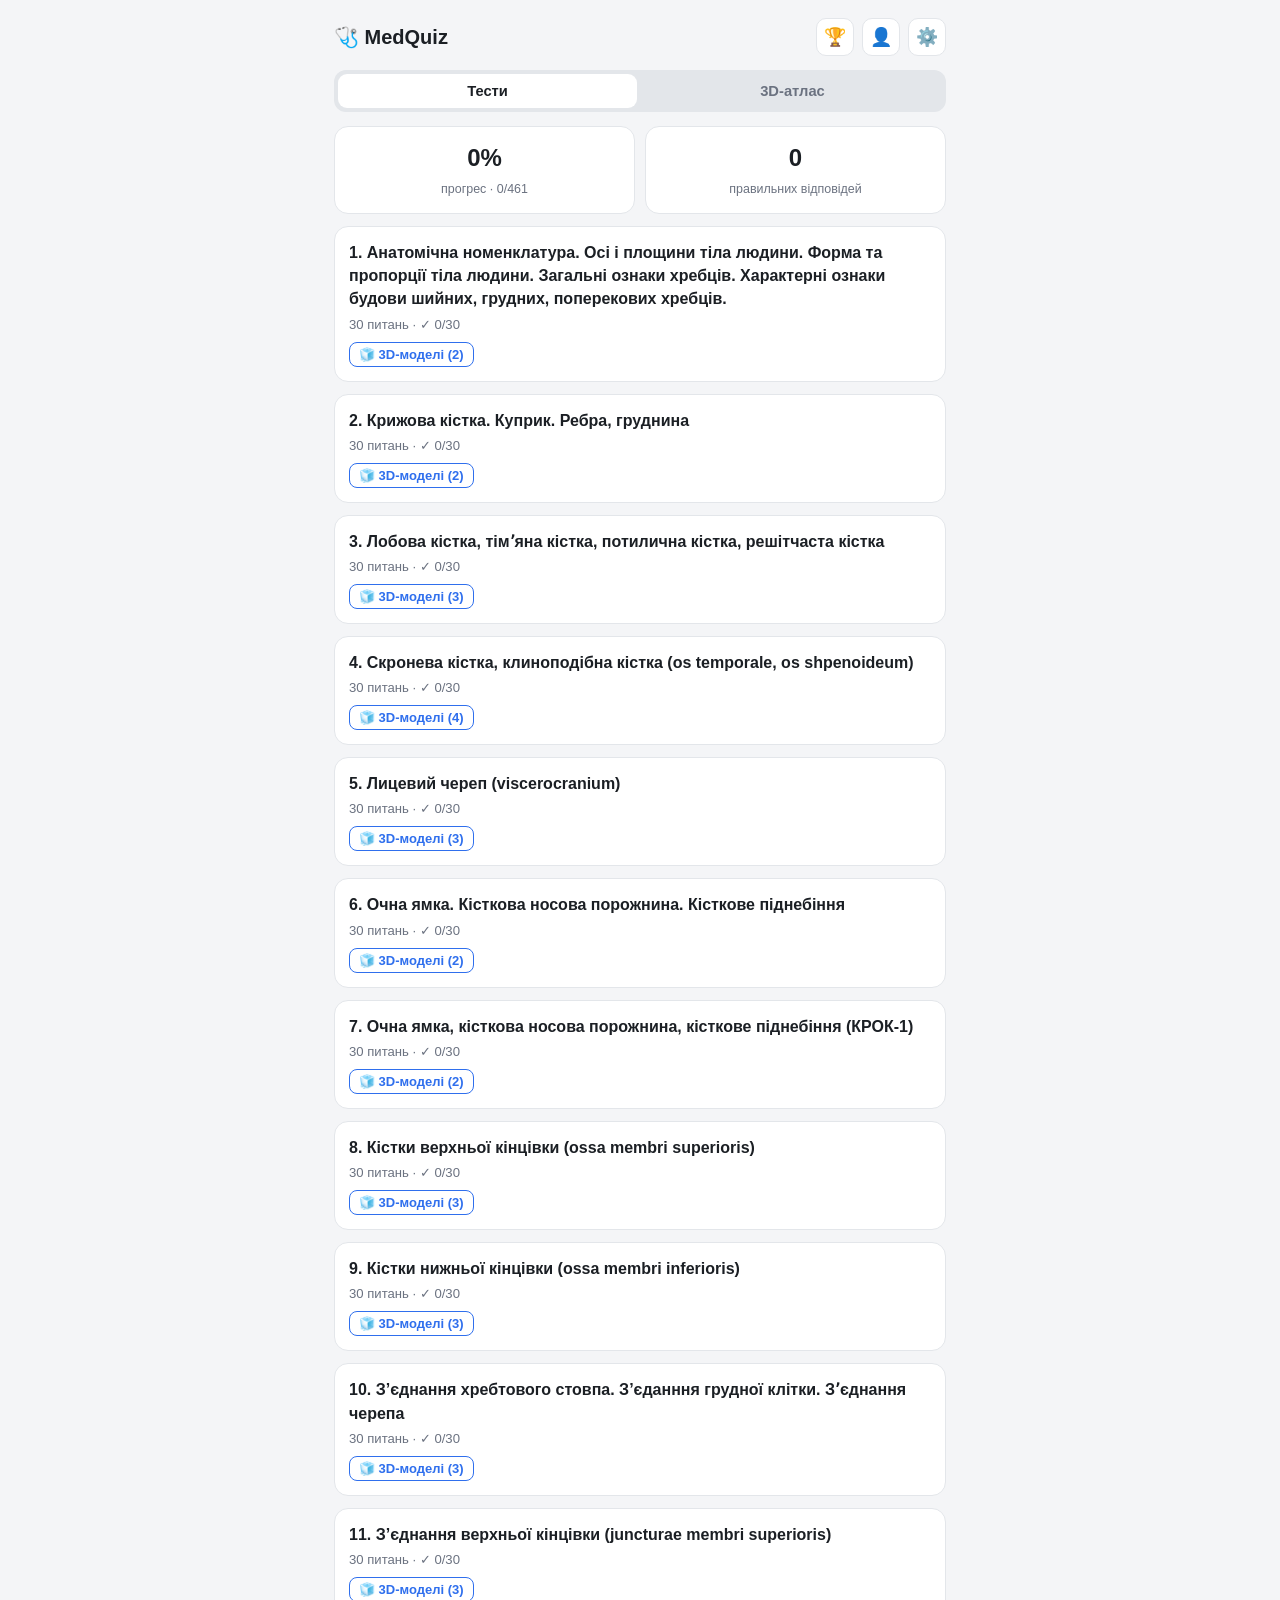
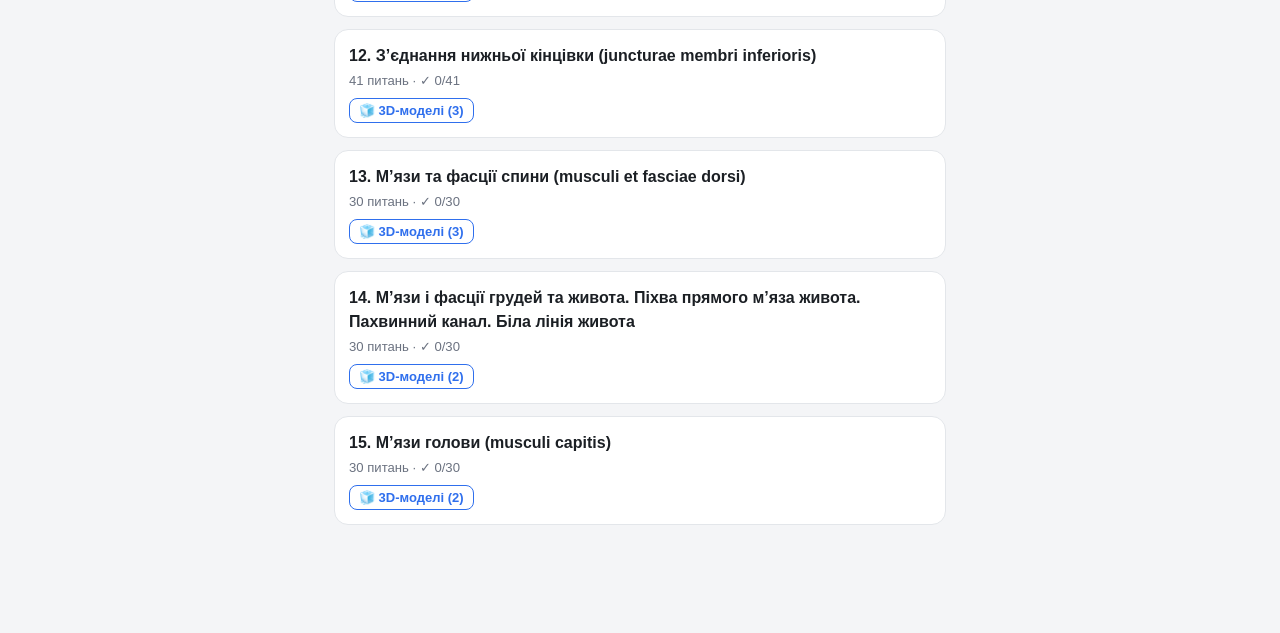
==== commit f277043c: "Add files via upload" ====
--- a/index.html
+++ b/index.html
@@ -3,7 +3,7 @@
 <head>
 <meta charset="utf-8">
 <meta name="viewport" content="width=device-width, initial-scale=1, maximum-scale=1, user-scalable=no, viewport-fit=cover">
-<title>Тести</title>
+<title>MedQuiz</title>
 <script src="https://telegram.org/js/telegram-web-app.js"></script>
 <style>
 :root{
@@ -11,6 +11,7 @@
   --accent:#2f6fed; --accent-t:#fff;
   --ok-bg:#d9f5df; --ok-line:#2da44e; --ok-t:#12501f;
   --bad-bg:#fde0e0; --bad-line:#e5484d; --bad-t:#7a1418;
+  --fs:16px;
 }
 .dark{
   --bg:#12151a; --card:#1c2128; --text:#e8ebef; --muted:#9aa4b2; --line:#2c333c;
@@ -19,23 +20,24 @@
   --bad-bg:#401618; --bad-line:#f85149; --bad-t:#ffc9c7;
 }
 *{box-sizing:border-box;-webkit-tap-highlight-color:transparent}
-html,body{margin:0;background:var(--bg);color:var(--text);font:16px/1.45 -apple-system,BlinkMacSystemFont,"Segoe UI",Roboto,sans-serif}
+html,body{margin:0;background:var(--bg);color:var(--text);font:var(--fs)/1.45 -apple-system,BlinkMacSystemFont,"Segoe UI",Roboto,sans-serif}
 #app{max-width:640px;margin:0 auto;padding:14px 14px 96px}
-h1{font-size:20px;margin:6px 0 14px}
+h1{font-size:1.25em;margin:4px 0 14px;display:flex;align-items:center;gap:8px}
+h1 .sp{flex:1}
+.ib{border:0;background:var(--card);color:var(--text);border:1px solid var(--line);border-radius:10px;width:38px;height:38px;font-size:18px;cursor:pointer}
 .card{background:var(--card);border:1px solid var(--line);border-radius:14px;padding:14px;margin-bottom:12px}
-.btn{display:block;width:100%;border:0;border-radius:12px;padding:14px;font-size:16px;font-weight:600;background:var(--accent);color:var(--accent-t);cursor:pointer}
+.btn{display:block;width:100%;border:0;border-radius:12px;padding:14px;font-size:1em;font-weight:600;background:var(--accent);color:var(--accent-t);cursor:pointer}
 .btn.sec{background:var(--card);color:var(--text);border:1px solid var(--line)}
-.btn:disabled{opacity:.4}
 .row{display:flex;gap:10px}.row>*{flex:1}
 .topic{cursor:pointer}
 .topic .t{font-weight:600}
-.topic .s{color:var(--muted);font-size:13px;margin-top:4px}
+.topic .s{color:var(--muted);font-size:.82em;margin-top:4px}
 .bar{height:6px;background:var(--line);border-radius:6px;overflow:hidden}
 .bar>i{display:block;height:100%;background:var(--accent);transition:width .25s}
-.top{display:flex;justify-content:space-between;align-items:center;color:var(--muted);font-size:14px;margin-bottom:8px}
-.back{background:none;border:0;color:var(--accent);font-size:15px;padding:4px 0;cursor:pointer}
-.q{font-size:17px;margin:12px 0 14px;white-space:pre-wrap}
-.opt{display:flex;gap:10px;width:100%;text-align:left;background:var(--card);color:var(--text);border:1.5px solid var(--line);border-radius:12px;padding:12px;margin-bottom:9px;font-size:16px;cursor:pointer}
+.top{display:flex;justify-content:space-between;align-items:center;color:var(--muted);font-size:.88em;margin-bottom:8px}
+.back{background:none;border:0;color:var(--accent);font-size:.95em;padding:4px 0;cursor:pointer}
+.q{font-size:1.06em;margin:12px 0 14px;white-space:pre-wrap}
+.opt{display:flex;gap:10px;width:100%;text-align:left;background:var(--card);color:var(--text);border:1.5px solid var(--line);border-radius:12px;padding:12px;margin-bottom:9px;font-size:1em;cursor:pointer}
 .opt .l{flex:0 0 26px;height:26px;border-radius:50%;background:var(--line);display:flex;align-items:center;justify-content:center;font-weight:700;font-size:13px}
 .opt.ok{background:var(--ok-bg);border-color:var(--ok-line);color:var(--ok-t)}
 .opt.ok .l{background:var(--ok-line);color:#fff}
@@ -44,27 +46,46 @@
 .opt.locked{cursor:default}
 .opt.dim{opacity:.8}
 .opt .tx{display:flex;flex-direction:column;gap:6px}
-.opt .ex{font-size:13.5px;line-height:1.4;color:var(--muted)}
+.opt .ex{font-size:.85em;line-height:1.4;color:var(--muted)}
 .opt.ok .ex{color:var(--ok-t);opacity:.9}
 .opt.bad .ex{color:var(--bad-t);opacity:.9}
-.opt .ex b{font-weight:700}
 .foot{position:fixed;left:0;right:0;bottom:0;padding:10px 14px calc(10px + env(safe-area-inset-bottom));background:linear-gradient(transparent,var(--bg) 30%)}
 .foot .in{max-width:640px;margin:0 auto}
-.big{font-size:44px;font-weight:800;text-align:center;margin:10px 0 0}
+.big{font-size:2.75em;font-weight:800;text-align:center;margin:10px 0 0}
 .mut{color:var(--muted);text-align:center;margin-bottom:12px}
-.sw{display:flex;justify-content:space-between;align-items:center;padding:6px 0}
-.sw input{width:22px;height:22px}
-.rev{font-size:14px;margin:0 0 10px;padding-bottom:10px;border-bottom:1px solid var(--line)}
+.sw{display:flex;justify-content:space-between;align-items:center;gap:12px;padding:9px 0;border-bottom:1px solid var(--line)}
+.sw:last-child{border-bottom:0}
+.sw input[type=checkbox]{width:22px;height:22px;flex:0 0 auto}
+.seg{display:flex;gap:4px;background:var(--line);padding:3px;border-radius:10px;flex:0 0 auto}
+.seg button{border:0;background:transparent;color:var(--muted);padding:6px 10px;border-radius:8px;font-size:.85em;font-weight:600;cursor:pointer}
+.seg button.on{background:var(--card);color:var(--text)}
+.lab{font-size:.82em;color:var(--muted);margin:10px 0 4px}
+.inp{width:100%;padding:11px 12px;border-radius:10px;border:1px solid var(--line);background:var(--bg);color:var(--text);font-size:1em}
+.rev{font-size:.88em;margin:0 0 10px;padding-bottom:10px;border-bottom:1px solid var(--line)}
 .rev:last-child{border:0;margin:0;padding:0}
-.rev b.g{color:var(--ok-line)} .rev b.r{color:var(--bad-line)}
+.rev b.g{color:var(--ok-line)}
 .tabs{display:flex;gap:6px;background:var(--line);padding:4px;border-radius:12px;margin-bottom:14px}
-.tabs button{flex:1;border:0;border-radius:9px;padding:9px;font-size:15px;font-weight:600;background:transparent;color:var(--muted);cursor:pointer}
+.tabs button{flex:1;border:0;border-radius:9px;padding:9px;font-size:.92em;font-weight:600;background:transparent;color:var(--muted);cursor:pointer}
 .tabs button.on{background:var(--card);color:var(--text)}
 .m3d{display:inline-block;margin-top:8px;font-size:13px;font-weight:600;color:var(--accent);background:none;border:1px solid var(--accent);border-radius:8px;padding:4px 9px;cursor:pointer}
-.mitem{display:flex;align-items:center;gap:10px;width:100%;text-align:left;background:var(--card);color:var(--text);border:1px solid var(--line);border-radius:12px;padding:12px;margin-bottom:8px;font-size:15px;cursor:pointer}
+.mitem{display:flex;align-items:center;gap:10px;width:100%;text-align:left;background:var(--card);color:var(--text);border:1px solid var(--line);border-radius:12px;padding:12px;margin-bottom:8px;font-size:.94em;cursor:pointer}
 .mitem .src{margin-left:auto;font-size:11px;color:var(--muted)}
-.gh{font-weight:700;margin:16px 0 8px;font-size:15px}
-.note{font-size:12.5px;color:var(--muted);line-height:1.4}
+.gh{font-weight:700;margin:16px 0 8px;font-size:.94em}
+.note{font-size:.8em;color:var(--muted);line-height:1.4}
+.pill{display:inline-block;font-size:.75em;padding:2px 8px;border-radius:20px;background:var(--line);color:var(--muted)}
+.lb{display:flex;align-items:center;gap:10px;padding:10px 0;border-bottom:1px solid var(--line)}
+.lb:last-child{border:0}
+.lb .r{width:28px;text-align:center;font-weight:800;color:var(--muted)}
+.lb .n{flex:1;min-width:0}
+.lb .n div{white-space:nowrap;overflow:hidden;text-overflow:ellipsis}
+.lb .n small{color:var(--muted)}
+.lb .p{text-align:right;font-weight:700}
+.lb .p small{display:block;font-weight:400;color:var(--muted);font-size:.75em}
+.lb.me{background:var(--ok-bg);border-radius:10px;padding-left:6px;padding-right:6px}
+.stat{display:flex;gap:10px;margin-bottom:12px}
+.stat .card{flex:1;margin:0;text-align:center}
+.stat b{display:block;font-size:1.5em}
+.stat small{color:var(--muted);font-size:.78em}
 #viewer{position:fixed;inset:0;background:var(--bg);z-index:50;display:none;flex-direction:column}
 #viewer.on{display:flex}
 #viewer .vt{display:flex;align-items:center;gap:8px;padding:10px 12px;border-bottom:1px solid var(--line)}
@@ -75,183 +96,335 @@
 #sheet{position:fixed;inset:0;background:rgba(0,0,0,.45);z-index:40;display:none;align-items:flex-end}
 #sheet.on{display:flex}
 #sheet .in{background:var(--bg);width:100%;max-width:640px;margin:0 auto;border-radius:16px 16px 0 0;padding:16px 14px calc(16px + env(safe-area-inset-bottom));max-height:80vh;overflow:auto}
+#toast{position:fixed;left:50%;bottom:90px;transform:translateX(-50%);background:var(--text);color:var(--bg);padding:9px 14px;border-radius:10px;font-size:.88em;opacity:0;transition:opacity .2s;pointer-events:none;z-index:60}
+#toast.on{opacity:.92}
 </style>
 </head>
 <body>
 <div id="app"></div>
 <div id="sheet" onclick="if(event.target===this)closeSheet()"><div class="in" id="sheetIn"></div></div>
-<div id="viewer"><div class="vt"><b id="vTitle"></b><button onclick="openExt()">↗ Окремо</button><button onclick="closeViewer()">✕</button></div><iframe id="vFrame" allow="autoplay; fullscreen; xr-spatial-tracking" allowfullscreen></iframe><div class="vc" id="vCredit"></div></div>
+<div id="viewer"><div class="vt"><b id="vTitle"></b><button onclick="openExt()" id="vExt"></button><button onclick="closeViewer()">✕</button></div><iframe id="vFrame" allow="autoplay; fullscreen; xr-spatial-tracking" allowfullscreen></iframe><div class="vc" id="vCredit"></div></div>
+<div id="toast"></div>
 <script>
-const DATA = [{"id": "topic1", "title": "1. Анатомічна номенклатура. Осі і площини тіла людини. Форма та пропорції тіла людини. Загальні ознаки хребців. Характерні ознаки будови шийних, грудних, поперекових хребців.", "questions": [{"n": "1.1", "q": "Тіло людини складається з семи основних частин: голови, шиї, тулуба, верхніх та нижніх кінцівок. Який варіант вказує латинською послідовно сім частин тіла людини зверху вниз?", "o": ["Caput, collum, truncus, membri superiores et inferiores.", "Caput, thorax, abdomen, membri superiores et inferiores.", "Cranium, thorax, abdomen, membri superiores et inferiores.", "Caput, truncus, membri superiores et inferiores.", "Collum, abdomen, membri superiores et inferiores."], "a": [0], "e": ["Усі сім частин у правильному порядку зверху вниз: голова, шия, тулуб, верхні та нижні кінцівки.", "Thorax (груди) і abdomen (живіт) — це відділи тулуба, а не окремі частини тіла; шию пропущено.", "Cranium — це череп, а не голова; thorax і abdomen — відділи тулуба.", "Пропущено шию (collum), тому частин менше, ніж сім.", "Пропущено голову (caput); abdomen — лише відділ тулуба."]}, {"n": "1.2", "q": "Під час падіння на сходах жінка 60 років травмувала нижню кінцівку. Яким терміном анатомічної номенклатури називається латинською мовою вислів «нижній»?", "o": ["Inferior.", "Superior.", "Cranialis.", "Internus.", "Distalis."], "a": [0], "e": ["Inferior — «нижній», протилежний до superior (верхній).", "Superior означає «верхній» — протилежне до потрібного.", "Cranialis — «черепний», тобто напрямок до голови (догори).", "Internus — «внутрішній» (ближче до порожнини), а не нижній.", "Distalis — «дальній» від початку кінцівки або тулуба."]}, {"n": "1.3", "q": "У чоловіка 56 років, що хворіє на менінгіт лікар виявив позитивний симптом Керніга: неможливість розігнути нижню кінцівку в колінному суглобі, коли вона зігнута в кульшовому. Навколо якої осі виконує людина такі рухи, як «згинання» та «розгинання»?", "o": ["Axis frontalia.", "Axis sagittalia.", "Axis verticalia.", "Axis verticalia et axis sagittalia.", "Axis frontalia et axis verticalis."], "a": [0], "e": ["Згинання і розгинання виконуються навколо фронтальної осі (axis frontalis), що йде справа наліво.", "Навколо сагітальної осі (спереду назад) виконуються відведення і приведення.", "Навколо вертикальної осі виконується обертання (ротація).", "Вертикальна вісь відповідає за обертання, сагітальна — за відведення; згинання вони не забезпечують.", "Вертикальна вісь потрібна для обертання; правильна лише фронтальна."]}, {"n": "1.4", "q": "У чоловіка під час дослідження виявлена пухлина правої півкулі великого мозку. Яка площина ділить тіло людини навпіл, на праву і ліву половини?", "o": ["Planum parasagittalia.", "Planum horizontalia.", "Planum frontalia.", "Planum medianum.", "Planum paramedianum."], "a": [3], "e": ["Серединна (медіанна) площина ділить тіло на праву і ліву половини.", "Парасагітальні площини паралельні серединній, але не проходять посередині тіла.", "Горизонтальна площина ділить тіло на верхню і нижню частини.", "Фронтальна площина ділить тіло на передню і задню частини.", "Парамедіанна — це інша назва площини, паралельної до серединної, а не самої середини."]}, {"n": "1.5", "q": "У чоловіка 29 років ушкоджена стінка загальної сонної артерії. Для зупинки кровотечі цю артерію необхідно притиснути до сонного горбка шийного хребця. Який шийний хребець має сонний горбок?", "o": ["I.", "II.", "III.", "IV", "VI."], "a": [4], "e": ["У I шийного хребця (атланта) немає сонного горбка, бо в нього немає тіла.", "У II шийного хребця (осьового) немає сонного горбка.", "У III шийного хребця сонного горбка немає.", "Сонний горбок найвиражений на VI хребці; у IV хребця такого горбка немає.", "Сонний горбок (Chassaignac) — на передньому горбку поперечного відростка VI шийного хребця; до нього притискають сонну артерію."]}, {"n": "1.6", "q": "До лікаря-невролога звернувся чоловік 48 років зі скаргами на біль в шийному відділі хребтового стовпа. Рентгенологічно виявлені метастази в тілах двох верхніх шийних хребців. Тіла яких шийних хребців уражені метастазами?", "o": ["I і II.", "II і III.", "III і IV.", "IV і V.", "IV і VI."], "a": [1], "e": ["У I шийного хребця (атланта) тіла немає, тому «I і II» не можуть бути двома верхніми тілами.", "Тіло є з II хребця (його зуб — це «тіло атланта»), тому два верхніх тіла — II і III.", "Тіла III і IV — не найвищі; вище розташоване тіло II.", "Тіла IV і V розташовані нижче, а не серед двох верхніх.", "Тіла IV і VI не є двома верхніми; до того ж вони не сусідні."]}, {"n": "1.7", "q": "У травматологічне відділення лікарні каретою швидкої медичної допомоги доставлено жінку з травмою грудного відділу хребтового стовпа. При рентгенологічному обстеженні виявлено ушкодження відростків V грудного хребця, які розташовані у лобовій площині. Які відростки грудного хребця розташовані у лобовій площині?", "o": ["Processus transversus.", "Processus spinosus.", "Processus transversus et processus spinosus.", "Processus transversus et processus articularis inferior.", "Processus articularis superior et processus articularis inferior."], "a": [4], "e": ["Поперечні відростки грудних хребців спрямовані назовні й дещо назад, а не лежать у лобовій площині як суглобові.", "Остистий відросток спрямований у сагітальній площині.", "Поєднання поперечного й остистого відростків не відповідає лобовій площині.", "Нижній суглобовий відросток правильний, але поперечний відросток у фронтальній площині не лежить.", "Суглобові відростки грудних хребців розташовані у лобовій (фронтальній) площині."]}, {"n": "1.8", "q": "Під час падіння на сходах жінка 69 років травмувала кістки стопи. Яким терміном в анатомічній номенклатурі називається латинською мовою вислів «найвіддаленіший від тулуба»?", "o": ["Inferior.", "Proximlis.", "Cranialis.", "Internus.", "Distalis."], "a": [4], "e": ["Inferior — «нижній», а не «найвіддаленіший від тулуба».", "Proximalis — «ближній» до тулуба, протилежний до дальнього.", "Cranialis — «черепний», у напрямку голови.", "Internus — «внутрішній», стосується положення відносно порожнини.", "Distalis — «дальній», найвіддаленіший від тулуба (стопа дальша за стегно)."]}, {"n": "1.9", "q": "Під час тренування баскетболіст 23 років травмував зв’язки, розташовані в порожнині колінного суглоба. Яким терміном в анатомічній номенклатурі називається латинською термін «внутрішній»?", "o": ["Externus.", "Proximlis.", "Cranialis.", "Internus.", "Distalis."], "a": [3], "e": ["Externus — «зовнішній», протилежний до внутрішнього.", "Proximalis — «ближній» до тулуба.", "Cranialis — «черепний», тобто ближчий до голови.", "Internus — «внутрішній», розташований ближче до порожнини (зв'язки всередині суглоба).", "Distalis — «дальній» від тулуба."]}, {"n": "1.10", "q": "У лікарню госпіталізований чоловік 48 років зі скаргами на біль в шийному відділі хребта. Рентгенологічно виявлено перелом шийного хребця, який має дві дуги – коротку передню дугу, arcus anterior, та довгу задню дугу, arcus posterior, що з’єднані між собою бічними масами. Який шийний хребець ушкоджений?", "o": ["І.", "IІ.", "III.", "VІ.", "VІІ."], "a": [0], "e": ["Атлант (I шийний) не має тіла, а складається з передньої та задньої дуг, з'єднаних бічними масами.", "Осьовий хребець (II) має тіло і зуб, а не передню та задню дуги.", "У III хребця є тіло і розвинений остистий відросток, а дуг атланта немає.", "У VI хребця є тіло та сонний горбок, а передньої дуги немає.", "VII хребець має довгий остистий відросток («виступаючий»), а не дві дуги."]}, {"n": "1.11", "q": "До лікаря-невролога звернувся чоловік 48 років зі скаргами на біль в шийному відділі хребта, запаморочення. Рентгенологічно виявлено метастази в шийному хребці, на поверхні дуги якого є недорозвинений остистий відросток – задній горбок та парна борозна хребтової артерії, sulcus a. vertebralis. Який шийний хребець ушкоджений?", "o": ["І.", "IІ.", "III.", "VІ.", "VІІ."], "a": [0], "e": ["На задній дузі атланта є задній горбок (замість остистого відростка) та борозна хребтової артерії.", "У II хребця є зуб і добре розвинений роздвоєний остистий відросток.", "У III хребця є тіло і короткий роздвоєний остистий відросток.", "У VI хребця є тіло та сонний горбок, остистий відросток розвинений.", "VII хребець має довгий нероздвоєний остистий відросток."]}, {"n": "1.12", "q": "У травматологічне відділення каретою швидкої медичної допомоги доставлено жінку 30 років з травмою хребтового стовпа. При рентгенологічному обстеженні виявлено ушкодження хребця: остистий відросток у нього найдовший, потовщений та нероздвоєний; відсутні передній та задній горбки на поперечних відростках; відсутній поперечний отвір на поперечному відростку. Який хребець ушкоджений?", "o": ["І.", "IІ.", "III.", "IV.", "VІІ."], "a": [4], "e": ["Хребець з найдовшим, потовщеним нероздвоєним остистим відростком — VII шийний (vertebra prominens); його поперечний отвір малий, а горбки слабко виражені.", "Атлант не має остистого відростка взагалі.", "Осьовий хребець має роздвоєний остистий відросток і зуб.", "У III хребця остистий відросток короткий і роздвоєний.", "У IV хребця остистий відросток короткий і роздвоєний; найдовший — у VII."]}, {"n": "1.13", "q": "Під час МРТ-обстеження пацієнта лікар у гіпофізі виділяє дві частки – lobus anterior et lobus posterior. Які площини використовує лікар для визначення анатомічних термінів «anterior» і «posterior»?", "o": ["Plana sagittalia.", "Planum coronalia.", "Plana horisontalia.", "Plana transversa.", "Planum paramedianum."], "a": [1], "e": ["Сагітальні площини ділять тіло на праву і ліву частини, а не на передню і задню.", "Термін «anterior/posterior» (передній/задній) визначають відносно фронтальної (лобової) площини.", "Горизонтальна площина визначає терміни «верхній» і «нижній».", "Поперечна (горизонтальна) площина визначає верхній/нижній, а не передній/задній.", "Парамедіанна площина — це сагітальна площина поруч із серединною."]}, {"n": "1.14", "q": "Чоловік 60 років після травми плечового суглоба не може виконати відведення верхньої кінцівки від тулуба. Навколо якої осі виконує людина такі рухи, як відведення (abductio) і приведення (adductio)?", "o": ["Axis frontalis.", "Axis sagittalia.", "Axis verticalis.", "Axis transversa.", "Axis coronarium."], "a": [1], "e": ["Навколо фронтальної осі відбувається згинання та розгинання.", "Відведення (abductio) і приведення (adductio) виконуються навколо сагітальної осі, що йде спереду назад.", "Навколо вертикальної осі виконується обертання.", "Поперечна вісь у номенклатурі прирівнюється до фронтальної й відповідає за згинання/розгинання.", "Корональна вісь — інша назва фронтальної; вона для згинання і розгинання."]}, {"n": "1.15", "q": "У чоловіка 48 років, хворого на остеопороз, лікар підозрює наявність стиснення стінки правої хребтової артерії, що проходить через поперечні отвори в поперечних відростках шийних хребців. Для підтвердження діагнозу лікар запропонував зробити хворому рентгенографію тих хребців, в яких проходить хребтова артерія. В якому шийному хребці через поперечний отвір на поперечних відростках шийних хребців проходить тільки вена?", "o": ["I.", "II.", "III.", "VI.", "VII."], "a": [4], "e": ["В отворі поперечного відростка I хребця (атланта) проходить хребтова артерія з веною.", "У II хребці через поперечний отвір проходить хребтова артерія.", "У III хребці в отворі проходять артерія і вена.", "У VI хребці через отвір проходить хребтова артерія (артерія входить саме в нього).", "У VII хребці поперечний отвір малий: через нього проходить лише хребтова вена, а артерія — вище."]}, {"n": "1.16", "q": "Каретою швидкої медичної допомоги доставлено в лікарню жінку 47 років з травмою грудного відділу хребта. Під час рентгенологічного обстеження у хворого виявлено компресійний перелом грудного хребця, який має лише одну верхню пів’ямку для головки ребра. Тіло якого грудного хребця має лише одну верхню пів`ямку?", "o": ["I.", "II.", "X.", "XI.", "XII."], "a": [2], "e": ["I грудний хребець має цілу верхню ямку і нижню пів'ямку.", "II грудний хребець має верхню та нижню пів'ямки.", "X грудний хребець має лише верхню пів'ямку на тілі.", "XI грудний хребець має цілу ямку на тілі, а не пів'ямку.", "XII грудний хребець має цілу ямку на тілі."]}, {"n": "1.17", "q": "Жінку 50 років госпіталізовано з травмою хребтового стовпа. Під час рентгенологічного обстеження виявлено компресійний перелом хребців, поперечні відростки яких розташовані у лобовій площині, біля їх основи є додатковий відросток. Остисті відростки короткі, плоскі, їх кінці стовщені, спрямовані назад. Суглобові поверхні на суглобових відростках розташовані у стріловій площині, мають соскоподібний відросток. Хребці якого відділу хребтового стовпа ушкоджені?", "o": ["С I – С II.", "С III – С VI.", "T VII – T X.", "T XI – T XII.", "L I – L V."], "a": [4], "e": ["С I–II — атлант та осьовий хребець мають особливу будову, без таких відростків.", "С III–VI — шийні хребці з поперечними отворами та роздвоєними остистими відростками.", "T VII–X — грудні хребці з суглобовими відростками у фронтальній площині та ребровими ямками.", "T XI–XII — перехідні хребці з цілими ямками й початком додаткових відростків, але суглобові поверхні ще не сагітальні.", "Поперекові хребці: поперечні відростки у фронтальній площині, додатковий відросток, суглобові поверхні у сагітальній площині, соскоподібний відросток."]}, {"n": "1.18", "q": "Чоловік 60 років після отриманої травми плечового суглоба не може виконати обертання верхньої кінцівки у плечовому суглобі. Навколо якої осі виконує людина такі рухи, як обертання «rotation»?", "o": ["Axis frontalis.", "Axis sagittalia.", "Axis verticalis.", "Axis transversa.", "Axis coronarium."], "a": [2], "e": ["Навколо фронтальної осі відбуваються згинання та розгинання.", "Навколо сагітальної осі — відведення і приведення.", "Обертання (rotatio) виконується навколо вертикальної осі.", "Поперечна вісь відповідає фронтальній і дає згинання/розгинання.", "Корональна — інша назва фронтальної осі; обертання вона не забезпечує."]}, {"n": "1.19", "q": "У чоловіка 35 років після падіння лікар запідозрив перелом тіла грудного хребця, на тілі якого наявна ціла ямка для головки ребра та пів’ямка для головки наступного ребра. На тілі якого хребця на рентгенограмі лікар виявив характерні для хребця ознаки?", "o": ["T I.", "T II.", "T III.", "T VI.", "T VII."], "a": [0], "e": ["T I має цілу верхню ямку на тілі та нижню пів'ямку для II ребра.", "T II має верхню й нижню пів'ямки, цілої ямки на тілі немає.", "T III має верхню та нижню пів'ямки.", "T VI має верхню та нижню пів'ямки.", "T VII має верхню та нижню пів'ямки."]}, {"n": "1.20", "q": "Каретою швидкої медичної допомоги в травматологічне відділення лікарні госпіталізовано жінку 47 років з травмою грудного відділу хребта. Під час рентгенологічного обстеження виявлено компресійний перелом грудного хребця, на тілі якого розташована тільки ціла ямка для головки ребра. Тіло якого грудного хребця має такі особливості?", "o": ["I.", "II.", "VI.", "X.", "XII."], "a": [4], "e": ["I хребець має цілу ямку і пів'ямку.", "II хребець має дві пів'ямки (верхню та нижню).", "VI хребець має дві пів'ямки.", "X хребець має лише верхню пів'ямку, а не цілу ямку.", "XII грудний хребець має лише цілу ямку для головки ребра."]}, {"n": "1.21", "q": "У жінки 27 років травма поперекового відділу хребтового стовпа. Рентгенологічно виявлено перелом соскоподібного відростка другого поперекового хребця. На яких відростках ушкодженого хребця розміщені соскоподібні відростки?", "o": ["Processus costalis.", "Processus spinosus.", "Processus articularis inferior.", "Processus articularis superior.", "Processus articularis superior et processus articularis inferior."], "a": [3], "e": ["Реброві відростки — це зачатки ребер поперекових хребців, соскоподібних відростків на них немає.", "Остистий відросток спрямований назад; соскоподібного на ньому нема.", "На нижніх суглобових відростках соскоподібних виступів немає.", "Соскоподібні відростки (processus mammillares) розташовані на верхніх суглобових відростках поперекових хребців.", "Соскоподібні є лише на верхніх суглобових відростках, а не на обох."]}, {"n": "1.22", "q": "До лікаря звернувся чоловік 35 років зі скаргою на те, що ліве око не рухається присередньо. Як латиною позначається термін «присередній» – ближчий до серединної стрілової полощини?", "o": ["Proximalis.", "Distalis.", "Anterior.", "Lateralis.", "Medialis."], "a": [4], "e": ["Proximalis — «ближній» (до початку кінцівки).", "Distalis — «дальній» від початку кінцівки.", "Anterior — «передній».", "Lateralis — «бічний», тобто далі від серединної площини.", "Medialis — «присередній», ближчий до серединної площини."]}, {"n": "1.23", "q": "У чоловіка 35 років діагностовано параліч лівої половини тіла, парез м’язів язика, лиця (контрактура Верніке – Манна). При цьому вогнище ураження розташоване у хворого в правій півкулі великого мозку. Відносно якої площини для позначення розташування органів застосовують терміни «лівий» і «правий»?", "o": ["Plana sagittalia.", "Plana frontalia.", "Plana horisontalia", "Plana transversalia.", "Plana paramediana."], "a": [0], "e": ["Терміни «лівий» і «правий» визначають відносно сагітальної площини.", "Фронтальна площина відповідає за «передній/задній».", "Горизонтальна площина — за «верхній/нижній».", "Поперечна (горизонтальна) площина — за «верхній/нижній».", "Парамедіанні площини — це сагітальні площини поруч із серединою, але термін не такий."]}, {"n": "1.24", "q": "Жінка 25 років упала і зламала променеву кістку передпліччя в «типовому» місці. Характерною ознакою травми є неможливість виконувати обертання (rotatio). Навколо якої осі людина виконує такі рухи як обертання «rotation»?", "o": ["Axis frontalis.", "Axis sagittalia.", "Axis verticalis.", "Axis transversa.", "Axis coronarium"], "a": [2], "e": ["Навколо фронтальної осі — згинання/розгинання.", "Навколо сагітальної осі — відведення/приведення.", "Обертання (rotatio) виконується навколо вертикальної осі.", "Поперечна вісь — згинання/розгинання.", "Корональна вісь — інша назва фронтальної."]}, {"n": "1.25", "q": "Чоловік 28 років упав і травмував грудний відділ хребтового стовпа. Рентгенологічно діагностовано перелом грудних хребців, на тілах яких розташовані цілі ямки для головок ребер, а на поперечних відростках відсутні реброві ямки. Які грудні хребці ушкоджені?", "o": ["I–II.", "III–IV.", "VI–VIII.", "IX– X.", "XI–XII."], "a": [4], "e": ["I–II хребці мають особливу будову: атлант не має тіла.", "III–IV хребці — шийні, з поперечними отворами.", "У VI–VIII грудних хребців на тілах є по дві пів'ямки (верхня й нижня), а не цілі ямки.", "IX–X хребці: IX має пів'ямки, X лише верхню пів'ямку.", "XI–XII грудні хребці мають цілі ямки на тілах і не мають ребрових ямок на поперечних відростках."]}, {"n": "1.26", "q": "Чоловік 35 років при падінні травмував шийний відділ хребта. Рентгенологічно виявлено перелом остистих відростків трьох верхніх шийних хребців. Остисті відростки яких шийних хребців ушкоджені?", "o": ["I, ІІ, ІІІ.", "II, ІІІ, IV.", "I, ІІІ, IV.", "І, ІІ, IV.", "ІІІ, ІV, V."], "a": [1], "e": ["Атлант (I) не має остистого відростка, тому в цій групі він зайвий.", "Остисті відростки II, III, IV хребців — роздвоєні й короткі; атланта в групі немає.", "У групі є атлант, який остистого відростка не має.", "У групі є атлант, а в переліку відсутній II хребець.", "III–V — не три верхні остисті відростки: пропущено II хребець, який є першим з роздвоєним остистим відростком."]}, {"n": "1.27", "q": "Чоловік 30 років травмував шийний відділ хребтового стовпа. Рентгенологічно діагностовано перелом хребця, на дузі якого відсутній остистий відросток. Який шийний хребець ушкоджено?", "o": ["I.", "II.", "III.", "VI.", "VII."], "a": [0], "e": ["Атлант (I шийний хребець) не має остистого відростка — замість нього задній горбок.", "У II хребця є розвинений роздвоєний остистий відросток.", "У III хребця є короткий роздвоєний остистий відросток.", "У VI хребця є короткий роздвоєний остистий відросток.", "У VII хребця найдовший нероздвоєний остистий відросток."]}, {"n": "1.28", "q": "Чоловік 66 років отримав травму в ділянці поперекового відділу хребтового стовпа. Рентгенологічно виявлено перелом відростків III поперекового хребця, розташованих у стріловій площині. Які відростки III поперекового хребця розташовані у стріловій площині?", "o": ["Processus costalis.", "Processus spinosus.", "Processus articularis inferior.", "Processus articularis superior.", "Processus articularis superior, processus articularis inferior, processus spinosus."], "a": [4], "e": ["Реброві відростки — це зачатки ребер, вони розташовані у лобовій площині.", "Остистий відросток — у сагітальній площині, але він не єдиний.", "Нижній суглобовий відросток — лише один із відростків у сагітальній площині.", "Верхній суглобовий відросток — лише один з відростків.", "У сагітальній площині розташовані верхні та нижні суглобові відростки й остистий відросток."]}, {"n": "1.29", "q": "У чоловіка 50 років рентгенологічно виявлено деструкцію тих утворів поперекових хребців, які за положенням у просторі є головною ознакою для хребців поперекового відділу хребтового стовпа. Що є головною ознакою належності хребців до поперекового відділу хребтового стовпа?", "o": ["Положення processus articularis у plana sagittalis.", "Роздвоєний processus spinosus.", "Відсутність fossa costalis processus transversus.", "Foramen transversarium.", "Положення processus articularis у plana frontalis."], "a": [0], "e": ["Головна ознака поперекових хребців — суглобові відростки розташовані у сагітальній площині.", "Роздвоєний остистий відросток — ознака шийних хребців.", "Відсутність ребрової ямки на поперечному відростку — ознака, спільна для XI–XII грудних і поперекових, не головна.", "Foramen transversarium — ознака шийних хребців.", "Суглобові відростки у фронтальній площині — ознака грудних хребців."]}, {"n": "1.30", "q": "У чоловіка 54 років під час рентгенологічного дослідження виявлена пухлина верхньої частки правої легені. Середня та нижня частки правої легені та частки лівої легені – без патологічних змін. Які площини використовує лікар для визначення локалізації злоякісного процесу в легенях під час рентгенологічного дослідження?", "o": ["Plana transversa.", "Plana transversa та рlana sagittalis.", "Plana transversa та рlana frontalis.", "Plana sagittalis та рlana frontalis.", "Plana frontalis."], "a": [3], "e": ["Лише поперечні площини не дозволяють визначити положення частки спереду-ззаду та справа-зліва.", "Поперечні та сагітальні площини не охоплюють поділ на передній/задній.", "Поперечні та фронтальні площини не показують розподіл на праву й ліву частки.", "Локалізацію частки легені визначають за положенням у сагітальній і фронтальній площинах.", "Лише фронтальна площина визначає тільки передній/задній розподіл."]}], "models": [["Шийний, грудний і поперековий хребці", "sf:9cd7985cec8942ed8507c76f235bd6b3"], ["Хребтовий стовп за відділами", "sf:d6694f4a47ff4dc989f1aa1ce408ca1d"]]}, {"id": "topic2", "title": "2. Крижова кістка. Куприк. Ребра, груднина", "questions": [{"n": "2.1", "q": "Дитина 7 років травмувала крижову кістку під час падіння. Рентгенологічне обстеження виявило ушкодження гребеня крижової кістки, який утворився шляхом зрощення остистих відростків крижових хребців. Який гребінь крижової кістки утворений зрощенням остистих відростків?", "o": ["Crista sacralis mediana.", "Crista sacralis medialis dexter.", "Crista sacralis medialis sinister.", "Crista sacralis lateralis dexter.", "Crista sacralis lateralis dexter."], "a": [0], "e": ["Серединний гребінь (crista sacralis mediana) утворений злиттям остистих відростків крижових хребців.", "Присередній гребінь — парний, утворений злиттям суглобових відростків, а не остистих.", "Лівий присередній гребінь — теж від суглобових відростків.", "Бічний гребінь — від злиття поперечних відростків.", "Правий бічний гребінь — від поперечних відростків, остисті в ньому не беруть участі."]}, {"n": "2.2", "q": "Лікар під час початку нападу ядухи у дитини 7 років використав подразнення рефлексогенної ділянки, яка розміщена в місці проєкції на шкіру непарної вирізки груднини. Яка вирізка груднини є непарною?", "o": ["Incisura costalis I.", "Incisura costalis II.", "Incisura jugularis.", "Incisura clavicularis.", "Incisura costalis VII."], "a": [2], "e": ["Реброва вирізка I — парна, до неї кріпиться хрящ I ребра.", "Реброва вирізка II — парна, на межі рукоятки й тіла груднини.", "Яремна вирізка (incisura jugularis) — єдина непарна вирізка на верхньому краї рукоятки груднини.", "Ключична вирізка — парна, для зчленування з ключицею.", "Реброва вирізка VII — парна, на нижньому краї тіла груднини."]}, {"n": "2.3", "q": "Дівчинка 5 років впала і травмувала крижову кістку. Рентгенологічно виявлено ушкодження гребенів крижової кістки, які утворились шляхом зрощення поперечних відростків крижових хребців. Які гребені крижової кістки ушкоджені?", "o": ["Серединний і правий присередній гребені.", "Правий бічний і лівий бічний гребені.", "Правий бічний і правий присередній гребені.", "Лівий бічний і лівий присередній гребені.", "Серединний і лівий присередній гребені."], "a": [1], "e": ["Серединний гребінь утворений остистими відростками, а присередній — суглобовими.", "Бічні гребені (правий і лівий) утворені злиттям поперечних відростків крижових хребців.", "Правий присередній утворений суглобовими, а не поперечними відростками.", "Присередній гребінь — від суглобових відростків; у відповіді має бути пара бічних.", "Серединний — від остистих, лівий присередній — від суглобових."]}, {"n": "2.4", "q": "Хлопчик 13 років після травми звернувся до хірурга зі скаргами на біль у лівій половині грудної клітки. Рентгенологічно виявлено перелом лівого ребра, яке з’єднується з ребровою вирізкою груднини, розташованою на рівні кута груднини. Яке ребро ушкоджене?", "o": ["I.", "II.", "III.", "IV.", "V."], "a": [1], "e": ["I ребро кріпиться до рукоятки груднини, а не на рівні її кута.", "II ребро з'єднується з ребровою вирізкою на рівні кута груднини (angulus sterni) — важливий орієнтир.", "III ребро кріпиться до тіла груднини нижче кута.", "IV ребро нижче рівня кута груднини.", "V ребро нижче кута, на тілі груднини."]}, {"n": "2.5", "q": "Дівчинка 14 років відчула сильний біль у грудній клітці при падінні. Під час рентгенологічного дослідження лікар виявив перелом ребра, на горбці якого відсутня суглобова поверхня. Яке ребро ушкоджене внаслідок падіння?", "o": ["II.", "III.", "VII.", "X.", "XII."], "a": [4], "e": ["На горбку II ребра суглобова поверхня є.", "На горбку III ребра суглобова поверхня є.", "На горбку VII ребра суглобова поверхня є для поперечного відростка.", "На горбку X ребра суглобова поверхня є.", "XII ребро (і XI) не має горбка із суглобовою поверхнею — воно не з'єднується з поперечним відростком."]}, {"n": "2.6", "q": "Лікар під час обстеження виявив у дитини 5 років болючість в ділянці вирізки груднини, що формує суглобову поверхню для суглоба плечового пояса. Яка вирізка груднини бере участь в утворенні суглоба плечового пояса?", "o": ["Incisura costalis I.", "Incisura costalis II.", "Incisura jugularis.", "Incisura clavicularis.", "Incisura costalis VII."], "a": [3], "e": ["Реброва вирізка I — для хряща I ребра.", "Реброва вирізка II — для хряща II ребра, на межі рукоятки й тіла.", "Яремна вирізка — це непарна вирізка на верхньому краї, плечовий пояс не утворює.", "Ключична вирізка (incisura clavicularis) утворює груднинно-ключичний суглоб — зчленування плечового пояса.", "Реброва вирізка VII — для хряща VII ребра на тілі груднини."]}, {"n": "2.7", "q": "Хлопчик 7 років при падінні травмував крижову кістку. Рентгенологічно виявлено ушкодження гребенів крижової кістки, які утворились шляхом зрощення суглобових відростків крижових хребців. Які гребені крижової кістки утворені злиттям суглобових відростків крижової кістки?", "o": ["Серединний і лівий присередній гребені.", "Правий присередній і лівий присередній гребені.", "Правий бічний і лівий бічний гребені.", "Правий присередній і лівий бічний гребені.", "Лівий присередній і правий бічний гребені."], "a": [1], "e": ["Серединний гребінь — від остистих відростків, а не від суглобових.", "Присередні (правий і лівий) гребені утворені злиттям суглобових відростків.", "Бічні гребені утворені поперечними відростками.", "Правий присередній правильний, але лівий бічний — від поперечних відростків.", "Лівий присередній правильний, але правий бічний — від поперечних відростків."]}, {"n": "2.8", "q": "Дівчинка 10 років травмувала грудну клітку. Рентгенологічно виявлено перелом правого найдовшого ребра. Яке ребро є найдовшим?", "o": ["II.", "III.", "IV.", "V.", "VII."], "a": [4], "e": ["II ребро коротке й широке, найдовшим не є.", "III ребро коротше за VII.", "IV ребро коротше за VII.", "V ребро коротше за VII.", "VII ребро є найдовшим серед усіх ребер."]}, {"n": "2.9", "q": "Лікар виявив у жінки 56 років почервоніння і болючість шкіри в ділянці суглоба, що утворений хрящем ребра і вирізкою на груднині, що розташована між її частинами. Яка вирізка на груднині утворена двома її частинами?", "o": ["Incisura costalis I.", "Incisura costalis II.", "Incisura costalis III.", "Incisura clavicularis.", "Incisura jugularis."], "a": [1], "e": ["Реброва вирізка I — на рукоятці груднини, а не між її частинами.", "Реброва вирізка II утворена на межі рукоятки й тіла груднини — її формують обидві частини.", "Реброва вирізка III — на тілі груднини.", "Ключична вирізка — на рукоятці, для ключиці.", "Яремна вирізка — на верхньому краї рукоятки."]}, {"n": "2.10", "q": "У чоловіка 52 років, що скаржився на біль та обмеження рухів у поперековому відділі хребтового стовпа, лікар-невролог виявив ушкодження крижово-поперекового з’єднання. Які відростки п’ятого поперекового хребця ушкоджені?", "o": ["Верхні суглобові відростки.", "Нижні суглобові відростки.", "Верхні і нижні суглобові відростки.", "Верхні суглобові і поперечні відростки.", "Нижні суглобові і поперечні відростки."], "a": [1], "e": ["Верхні суглобові відростки L5 з'єднуються з нижніми суглобовими відростками L4.", "Нижні суглобові відростки L5 зчленовуються з верхніми суглобовими відростками крижової кістки — це крижово-поперекове з'єднання.", "Верхні відростки L5 беруть участь у з'єднанні з L4, а не з крижовою кісткою.", "Поперечні відростки — не суглобові; у поєднанні з верхніми суглобовими відповідь також неправильна.", "Поперечні відростки — не суглобові; нижні суглобові відростки самі без них."]}, {"n": "2.11", "q": "У чоловіка 35 років під час рентгенологічного дослідження виявлено перелом в ділянці правого присереднього гребеня крижової кістки. Ліві гребені крижової кістки – без патологічних змін. Як називається площина, якою користується рентгенолог для опису патологічних змін крижової кістки?", "o": ["Горизонтальна.", "Стрілова.", "Лобова.", "Поперечна.", "Присерединна."], "a": [1], "e": ["Горизонтальна площина ділить тіло на верхню та нижню частини, а не на праву й ліву.", "Стрілова (сагітальна) площина розрізняє праву й ліву половини, тому нею описують правий і лівий присередні гребені.", "Лобова площина розрізняє передню та задню поверхні.", "Поперечна (горизонтальна) площина — верх і низ.", "«Присерединна» — не основна площина для опису, а лише паралельна до серединної."]}, {"n": "2.12", "q": "Крижова кістка людини має дві поверхні – тазову поверхню і спинну поверхню. Стосовно якої площини називають ці поверхні?", "o": ["Plana sagittalia.", "Plana frontalia.", "Plana horizontalia.", "Plana transversalia.", "Plana paramediana."], "a": [1], "e": ["Сагітальні площини розрізняють праву й ліву частини.", "Тазова (передня) та спинна (задня) поверхні називаються відносно лобової (фронтальної) площини.", "Горизонтальна площина розрізняє верхні й нижні частини.", "Поперечна площина розрізняє верх і низ.", "Парамедіанні — паралельні до серединної, розрізняють право/ліво."]}, {"n": "2.13", "q": "Жінка 50 років звернулася до хірурга зі скаргами на біль у лівій половині грудної клітки. Рентгенологічно виявлений перелом останього справжнього ребра в місці його з’єднання з ребровою вирізкою на тілі груднини. Яке ребро ушкоджено?", "o": ["VI.", "VII.", "III.", "IV.", "V."], "a": [1], "e": ["VI ребро — справжнє, але не останнє.", "VII ребро — останнє справжнє ребро, яке з'єднується з тілом груднини.", "III ребро — верхнє справжнє ребро.", "IV ребро — справжнє, але не останнє.", "V ребро — справжнє, але не останнє."]}, {"n": "2.14", "q": "До лікаря звернувся чоловік 45 років зі скаргою на біль в ділянці проєкції крижової кістки, що виникла після падіння. Рентгенологічно діагностовано перелом присереднього крижового гребеня. Яким терміном в анатомічній номенклатурі позначається латинською мовою термін «присередній»?", "o": ["Proximalis.", "Distalis.", "Anterior.", "Lateralis.", "Medialis."], "a": [4], "e": ["Proximalis означає «ближній».", "Distalis означає «дальній».", "Anterior означає «передній».", "Lateralis означає «бічний», тобто далі від серединної площини.", "Medialis означає «присередній», ближчий до серединної площини."]}, {"n": "2.15", "q": "Лікар виявив у чоловіка почервоніння і болючість шкіри в ділянці суглоба, утвореного хрящем ребра і вирізкою на груднині, що розташована на рівні кута груднини. Яке ребро розташовано на рівні кута груднини?", "o": ["I.", "II.", "III.", "IV.", "V."], "a": [1], "e": ["I ребро кріпиться до рукоятки груднини.", "II ребро з'єднується з вирізкою на рівні кута груднини.", "III ребро кріпиться до тіла груднини нижче кута.", "IV ребро нижче кута груднини.", "V ребро нижче кута груднини."]}, {"n": "2.16", "q": "Жінка 36 років травмувала грудну клітку, після чого звернулася до хірурга зі скаргами на біль у правій половині грудної клітки. Рентгенологічно виявлено перелом ребер, головки яких з’єднується з повною ребровою ямкою на тілі хребців. Які ребра ушкоджені?", "o": ["II.", "III–IV.", "VI–VII.", "VIII–X.", "XI–XII."], "a": [4], "e": ["II ребро має головку з двома ямками (гребінь є).", "III–IV ребра мають гребінь головки і дві площини.", "VI–VII ребра мають гребінь головки, їх головки з'єднуються з двома пів'ямками.", "VIII–X ребра мають гребінь головки і дві пів'ямки.", "XI–XII ребра мають головку лише з однією суглобовою поверхнею: вона з'єднується з повною ямкою на тілі хребця."]}, {"n": "2.17", "q": "Чоловік 40 років відчув сильний біль після падіння. Лікар виявив перелом тіла ребра, горбок якого немає суглобової поверхні для з'єднання з поперечними відростками. Яке ребро ушкоджене у чоловіка?", "o": ["I.", "III.", "VII.", "X.", "XII."], "a": [4], "e": ["I ребро має горбок із суглобовою поверхнею.", "III ребро має горбок із суглобовою поверхнею.", "VII ребро має суглобову поверхню на горбку.", "X ребро має суглобову поверхню на горбку.", "XII ребро не має горбка із суглобовою поверхнею."]}, {"n": "2.18", "q": "На 8-му тижні внутрішньоутробного розвитку у зародка починається заміна хрящового скелета на кістковий. У якому віці крижові хребці людини зростаються в єдину крижову кістку?", "o": ["У віці 1–2 років.", "У віці 3–7 років.", "У віці 8–12 років.", "У віці 13–20 років.", "У віці 17–25 років."], "a": [4], "e": ["У віці 1–2 років крижові хребці ще окремі.", "У 3–7 років зрощення ще не відбулося.", "У 8–12 років крижові хребці розділені міжхребцевими дисками.", "У 13–20 років зрощення ще триває, воно завершується пізніше.", "Крижові хребці зростаються в єдину кістку приблизно у віці 17–25 років."]}, {"n": "2.19", "q": "Крижова кістка складається із крижових хребців, які зростаються в одну суцільну кістку в кінці пубертатного періоду (періоду статевого дозрівання). Яка кількість хребців в нормі утворює крижову кістку?", "o": ["3.", "4.", "5.", "6.", "7."], "a": [2], "e": ["Три хребці — замало для крижової кістки.", "Чотири хребці — менше за норму.", "Крижова кістка складається з п'яти зрощених хребців.", "Шість хребців — більше за норму (бувають варіанти, але норма — п'ять).", "Сім хребців — не відповідає нормі."]}, {"n": "2.20", "q": "У чоловіка 50 років виявлена злоякісна пухлина прямої кишки, яка росте у бік передньої (тазової) поверхні, facies pelviсa, крижової кістки. На тазовій поверхні помітні лінії – місця зрощення тіл крижових хребців. Яку назву мають ці анатомічні утвори?", "o": ["Lineae transversae.", "Lineae arcuatfe.", "Lineae terminalis.", "Присередні крижові гребені.", "Бічні крижові гребені."], "a": [0], "e": ["Lineae transversae — поперечні лінії на тазовій поверхні, місця зрощення тіл крижових хребців.", "Lineae arcuatae — дугоподібні лінії клубової кістки.", "Linea terminalis — межова лінія таза (між великим і малим тазом).", "Присередні крижові гребені утворені суглобовими відростками на спинній поверхні.", "Бічні крижові гребені утворені поперечними відростками на спинній поверхні."]}, {"n": "2.21", "q": "У чоловіка 45 років після травми хребтового стовпа рентгенологічно діагностовано перелом бічної частини крижової кістки (partes laterales). Внаслідок цієї травми у хворого ушкоджена суглобова поверхня, яка зчленовується з однойменною поверхнею клубової кістки. Яка поверхня ушкоджена?", "o": ["Facies auricularis.", "Facies articularis superior.", "Facies articularis inferior.", "Facies articularis anterior.", "Facies articularis posterior."], "a": [4], "e": ["За анатомією саме вушкоподібна поверхня (facies auricularis) з'єднується з однойменною поверхнею клубової кістки. ⚠️ У ключі тесту відмічено інший варіант — схоже на помилку в ключі, уточніть у викладача.", "Facies articularis superior — верхній суглобовий відросток, зчленування з L5.", "Нижньої суглобової поверхні для клубової кістки немає; верхівка крижової кістки з'єднується з куприком.", "Facies articularis anterior — такої суглобової поверхні на крижовій кістці немає.", "⚠️ У ключі тесту правильною відмічено цю відповідь, але поверхні з такою назвою на крижовій кістці в номенклатурі немає; з клубовою кісткою зчленовується facies auricularis."]}, {"n": "2.22", "q": "Чоловіка 45 років госпіталізовано після дорожно-транспортної пригоди до травматологічного відділення лікарні. Після проведення рентгенологічного дослідження лікар діагностував перелом тіл всіх справжніх ребер справа. Які ребра ушкоджені?", "o": ["I–II.", "I–V.", "I–VII.", "I–VIII.", "I–XII."], "a": [2], "e": ["I–II — лише верхні два справжні ребра.", "I–V — не всі справжні ребра.", "Справжні ребра (costae verae) — з I по VII, вони з'єднуються з грудниною безпосередньо своїми хрящами.", "I–VIII — VIII ребро несправжнє.", "I–XII — включає несправжні та коливні ребра."]}, {"n": "2.23", "q": "Чоловіка 50 років госпіталізовано після дорожно-транспортної пригоди у травматологічне відділення лікарні. Після проведення рентгенологічного дослідження лікар діагностував перелом тіл всіх лівих несправжніх ребер (costae spuriae). Які ребра ушкоджені?", "o": ["I–II.", "III –IV.", "IV–V.", "VI–VII", "VIII–X."], "a": [4], "e": ["I–II — справжні ребра.", "III–IV — справжні ребра.", "IV–V — справжні ребра.", "VI–VII — справжні ребра.", "Несправжні ребра (costae spuriae) — VIII–X: їхні хрящі приєднуються до хряща вищого ребра."]}, {"n": "2.24", "q": "Чоловіка госпіталізовано після дорожно-транспортної пригоди до травматологічного відділення лікарні. Після проведення рентгенологічного дослідження лікар діагностував перелом тіл коливних ребер. Які ребра ушкоджені?", "o": ["I–II.", "I–IV.", "I–VII.", "VII–X.", "XI–XII."], "a": [4], "e": ["I–II — справжні ребра.", "I–IV — справжні ребра.", "I–VII — справжні ребра.", "VII–X — справжнє і несправжні ребра.", "Коливні ребра (costae fluctuantes) — XI–XII: вони вільно закінчуються в м'язах."]}, {"n": "2.25", "q": "У жінки 48 років після рентгенологічного дослідження на знімку виявлено: ушкодження суглобової поверхні головок ребер, а також візуалізовано розрив зв’язки, волокна якої починаються від гребеня головки ребра та прикріплюється до міжхребцевого диска. Які ребра мають гребінь головки ребра?", "o": ["I–II.", "II–IX.", "II–X.", "II–XI.", "II–XII."], "a": [2], "e": ["I–II: у I ребра гребеня головки немає, головка має одну поверхню.", "II–IX: пропущено X ребро, яке теж має гребінь головки.", "Гребінь головки ребра (crista capitis costae) є у II–X ребер.", "II–XI: у XI ребра гребеня немає.", "II–XII: у XI та XII ребер гребеня головки немає."]}, {"n": "2.26", "q": "Чоловік 25 років був госпіталізований після падіння з велосипеду до травматологічного відділення лікарні. Після проведення рентгенологічного дослідження лікар діагностував перелом ребер, у яких горбок ребра співпадає з кутом ребра. Які ребра ушкоджені?", "o": ["I–II.", "II–VII.", "VIII–IX.", "IX–X.", "XI–XII."], "a": [0], "e": ["У I–II ребер горбок співпадає з кутом ребра.", "У II–VII ребер кут розташований дистальніше від горбка.", "У VIII–IX ребер кут окремий від горбка.", "У IX–X ребер кут відділений від горбка.", "У XI–XII ребер горбка немає."]}, {"n": "2.27", "q": "У чоловіка 35 років під час проведення рентгенологічного дослідження лікар діагностував перелом ребра, на тілі якого відсутній кут ребра. Яке ребро ушкоджене?", "o": ["I.", "II.", "VIII.", "X.", "XII."], "a": [0], "e": ["I ребро не має кута ребра, бо горбок і кут практично співпадають.", "У II ребра кут є.", "У VIII ребра кут є.", "У X ребра кут є.", "XII ребро коротке, з нечітким кутом, але класичною відповіддю на «ребро без кута» є I ребро."]}, {"n": "2.28", "q": "Чоловіка 26 років госпіталізовано в лікарню з переломом ребер та кровотечею в грудній порожнині. Внаслідок травми виник розрив стінки міжребрових артерій, які проходять в борозні ребра (sulcus costae). У якому місці ребра проходить sulcus costae?", "o": ["Margo superior.", "Margo inferior.", "Caput coste.", "Angulus costae.", "Collum costae."], "a": [1], "e": ["Верхній край ребра — не місце борозни судин.", "Борозна ребра (sulcus costae) проходить по нижньому краю ребра.", "Головка ребра — частина, що з'єднується з тілом хребця.", "Кут ребра — місце вигину тіла ребра.", "Шийка ребра — звужена частина між головкою та горбком."]}, {"n": "2.29", "q": "Жінка 26 років госпіталізована в лікарню з запаленням плеври. Лікар призначив проведення пункції плевральної порожнини. Проведення пункції проводять в міжребровому просторі. Під час маніпуляції необхідно запобігти ушкодження міжребрових судин та нервів, які проходять в борозні ребра (sulcus costae). У якому місці проведення пункції плевральної порожнини безпечно?", "o": ["Margo superior.", "Margo inferior.", "Caput coste.", "Angulus costae.", "Collum costae."], "a": [0], "e": ["Верхній край ребра безпечний для пункції — судини й нерв лежать у борозні нижнього краю.", "Нижній край ребра небезпечний: у борозні проходять міжреброві судини та нерв.", "Головка ребра — не місце для проведення пункції, вона з'єднується з хребцем.", "Кут ребра — вигин тіла, не є місцем пункції.", "Шийка ребра — розташована біля хребта, не місце пункції."]}, {"n": "2.30", "q": "Чоловік 45 років госпіталізований після дорожно-транспортної пригоди у травматологічне відділення лікарні з артеріальною кровотечею. Після проведення рентгенологічного дослідження лікар діагностував перелом ребра, до верхньої поверхі якого прилягає підключичні артерія та вена, стінки яких ушкоджені внаслідок травми. Яке ребро ушкоджено?", "o": ["I.", "II.", "VIII.", "X.", "XII."], "a": [0], "e": ["Підключичні артерія та вена прилягають до верхньої поверхні I ребра (борозни підключичних артерії та вени).", "До II ребра підключичні судини не прилягають.", "До VIII ребра підключичні судини не прилягають.", "До X ребра підключичні судини не прилягають.", "До XII ребра підключичні судини не прилягають."]}], "models": [["Грудна клітка: ребра, груднина", "sf:0f1aa77bf02e4d438f8630bd6c53b12e"], ["Скелет тулуба з крижовою кісткою", "sf:601a448ecdcc446fae033341c601f7d2"]]}, {"id": "topic3", "title": "3. Лобова кістка, тімʼяна кістка, потилична кістка, решітчаста кістка", "questions": [{"n": "3.1", "q": "У лікарню госпіталізована дитина 8 років з черепно-мозковою травмою. Лікар діагностував перелом кістки черепа. Лінія перелому проходить через верхню каркову лінію (linea nuchalis superior). Яка кістка травмована?", "o": ["Лобова кістка (os frontale).", "Потилична кістка (os occipitale).", "Тім'яна кістка (os parietale).", "Скронева кістка (os temporale).", "Решітчаста кістка (os ethmoidale)."], "a": [1], "e": ["На лобовій кістці каркових ліній немає — вони на потиличній.", "Верхня каркова лінія (linea nuchalis superior) розташована на зовнішній поверхні потиличної луски.", "На тім'яній кістці є верхня і нижня скроневі лінії, а не каркові.", "На скроневій кістці каркових ліній немає.", "Решітчаста кістка лежить усередині черепа між очними ямками, каркових ліній на ній немає."]}, {"n": "3.2", "q": "У лікарню бригадою швидкої медичної допомоги госпіталізовано дівчинку 10 років з черепно-мозковою травмою. Лікар діагностував перелом кістки черепа. Лінія перелому на рентгенограмі проходить через її стріловий край. Яка кістка травмована?", "o": ["Лобова кістка (os frontale).", "Потилична кістка (os occipitale).", "Решітчаста кістка (os ethmoidale).", "Скронева кістка (os temporale).", "Тім'яна кістка (os parietale)."], "a": [4], "e": ["Лобова кістка не має стрілового краю.", "Потилична кістка має ламбдоподібний і соскоподібний краї.", "Решітчаста кістка не має стрілового краю.", "Скронева кістка має тім'яний і клиноподібний краї.", "Стріловий край (margo sagittalis) має тім'яна кістка — ним вона з'єднується з протилежною у стріловому шві."]}, {"n": "3.3", "q": "У лікарню госпіталізовано хлопчика 6 років з переломом тім'яної кістки в ділянці соскоподібного кута, внаслідок чого виникла кровотеча з пазухи твердої оболони головного мозку. У ділянці якої борозни ушкоджена пазуха твердої оболони головного мозку?", "o": ["Борозни верхньої стрілової пазухи (sulcus sinus sagittalis superioris).", "Борозни нижньої кам'янистої пазухи (sulcus sinus petrosi inferioris).", "Борозни верхньої кам'янистої пазухи (sulcus sinus petrosi superioris).", "Борозни поперечної пазухи (sulcus sinus transversi).", "Борозни сигмоподібної пазухи (sulcus sinus sigmoidea)."], "a": [4], "e": ["Борозна верхньої стрілової пазухи проходить вздовж стрілового краю тім'яних кісток.", "Борозна нижньої кам'янистої пазухи — на скроневій і потиличній кістках біля кам'янистої частини.", "Борозна верхньої кам'янистої пазухи — на верхньому краї піраміди скроневої кістки.", "Борозна поперечної пазухи проходить переважно на потиличній кістці.", "Біля соскоподібного кута тім'яної кістки на її внутрішній поверхні проходить борозна сигмоподібної пазухи."]}, {"n": "3.4", "q": "Каретою швидкої медичної допомоги в лікарню доставлено дитину 10 років з черепно-мозковою травмою. У лікарні під час обстеження виявлено ушкодження пазухи твердої оболони головного мозку (sinus durae matris) в тому місці, де стінка пазухи прилягає до борозни на внутрішній поверхні лобової луски (squama frontalis). У ділянці якої борозни ушкоджена пазуха твердої оболони головного мозку?", "o": ["Борозни поперечної пазухи.", "Борозни верхньої кам'янистої.", "Борозни верхньої стрілової пазухи.", "Борозни нижньої кам'янистої пазухи.", "Борозни сигмоподібної пазухи."], "a": [2], "e": ["Борозна поперечної пазухи — на потиличній кістці.", "Борозна верхньої кам'янистої пазухи — на піраміді скроневої кістки.", "На внутрішній поверхні лобової луски по серединній лінії проходить борозна верхньої стрілової пазухи.", "Борозна нижньої кам'янистої пазухи — між скроневою та потиличною кістками.", "Борозна сигмоподібної пазухи — на скроневій, тім'яній і потиличній кістках ззаду."]}, {"n": "3.5", "q": "У лікарню госпіталізовано дівчинку 2-ох років з черепно-мозковою травмою. Після рентгенологічного обстеження лікар діагностував перелом кістки черепа. Лінія перелому проходить через crista occipitalis externa. Яка кістка травмована?", "o": ["Лобова кістка (os frontale).", "Скронева кістка (os temporale).", "Тім'яна кістка (os parietale).", "Потилична кістка (os occipitale).", "Решітчаста кістка (os ethmoidale)."], "a": [3], "e": ["На лобовій кістці немає зовнішнього потиличного гребеня.", "На скроневій кістці потиличного гребеня немає.", "На тім'яній кістці потиличного гребеня немає.", "Crista occipitalis externa — зовнішній потиличний гребінь на потиличній лусці.", "Решітчаста кістка розташована в передній частині черепа."]}, {"n": "3.6", "q": "У нейрохірургічну клініку госпіталізована дитина першого року життя з пухлиною головного мозку. Дитині була зроблена операція. Під час операції разом з пухлиною був видалений півнячий гребінь (crista galli). Частину якої кістки черепа видалили в цьому випадку?", "o": ["Потиличної кістки (os occipitale).", "Решітчастої кістки (os ethmoidale).", "Клиноподібної кістки (os sphenoidale).", "Тім'яної кістки (os parietale).", "Лобової кістки (os frontale)."], "a": [1], "e": ["Потилична кістка утворює задню частину основи черепа, півнячого гребеня не має.", "Півнячий гребінь (crista galli) — частина перпендикулярної пластинки решітчастої кістки над дірчастою пластинкою.", "Клиноподібна кістка має турецьке сідло, а не півнячий гребінь.", "Тім'яна кістка утворює склепіння черепа.", "Лобова кістка має лобовий гребінь, а півнячий гребінь лежить у її решітчастій вирізці, але належить решітчастій кістці."]}, {"n": "3.7", "q": "Обстежуючи хлопчика 3-ох років, лікар виявив пухлину головного мозку. Пухлина розташована на дірчастій пластинці (lamina cribrosa). До якої кістки черепа прилягає пухлина?", "o": ["Лобової кістки (os frontale).", "Потиличної кістки (os occipitale).", "Тім'яної кістки (os parietale).", "Решітчастої кістки (os ethmoidale).", "Клиноподібної кістки (os sphenoidale)."], "a": [3], "e": ["Лобова кістка охоплює решітчасту вирізкою, але дірчаста пластинка їй не належить.", "Потилична кістка — у задній черепній ямці.", "Тім'яна кістка утворює склепіння.", "Дірчаста пластинка (lamina cribrosa) належить решітчастій кістці, через неї проходять нюхові нитки.", "Клиноподібна кістка розташована позаду решітчастої."]}, {"n": "3.8", "q": "В онкологічне відділення лікарні госпіталізовано дівчинку 2-ох років з пухлиною, що розташована в носовій частині глотки. Після додаткового обстеження лікар виявив, що пухлина вросла в глотковий горбок (tuberculum pharyngeum). Яка кістка уражена пухлиною?", "o": ["Лобова кістка (os frontale).", "Потилична кістка (os occipitale).", "Тім'яна кістка (os parietale).", "Скронева кістка (os temporale).", "Решітчаста кістка (os ethmoidale)."], "a": [1], "e": ["Лобова кістка не має глоткового горбка.", "Глотковий горбок (tuberculum pharyngeum) — на нижній поверхні основної частини потиличної кістки, до нього кріпиться глотка.", "Тім'яна кістка утворює склепіння.", "Скронева кістка не має глоткового горбка.", "Решітчаста кістка розташована у передній частині основи черепа."]}, {"n": "3.9", "q": "У лікарню каретою швидкої медичної допомоги доставлено юнака 12 років з травмою голови. Після рентгенологічного дослідження лікар виявив перелом кістки черепа. Лінія перелому проходить через надперенісся (glabella). Яка кістка травмована?", "o": ["Тім'яна кістка (os parietale).", "Лобова кістка (os frontale).", "Потилична кістка (os occipitale).", "Решітчаста кістка (os ethmoidale).", "Носова кістка (os nasale)."], "a": [1], "e": ["Тім'яна кістка утворює склепіння, надперенісся не має.", "Надперенісся (glabella) — гладка ділянка лобової луски між надбрівними дугами.", "Потилична кістка розташована ззаду.", "Решітчаста кістка лежить глибше, між очними ямками.", "Носова кістка лежить нижче надперенісся."]}, {"n": "3.10", "q": "У лікарню госпіталізовано чоловіка 45 років з ножовим пораненням ока. Після обстеження лікар також виявив ушкодження кістки черепа в ділянці ямки сльозової залози. Яка кістка черепа ушкоджена?", "o": ["Потилична кістка (os occipitale).", "Решітчаста кістка (os ethmoidale).", "Тім'яна кістка (os parietale).", "Лобова кістка (os frontale).", "Скронева кістка (os temporale)."], "a": [3], "e": ["Потилична кістка не бере участі в утворенні очної ямки.", "Решітчаста кістка утворює присередню стінку очної ямки.", "Тім'яна кістка не входить до очної ямки.", "Ямка сльозової залози — на очноямковій частині лобової кістки, біля виличного відростка.", "Скронева кістка не утворює стінок очної ямки."]}, {"n": "3.11", "q": "У чоловіка 20 років під час рентгенологічного обстеження виявлено ушкодження правої очноямкової частини лобової кістки. Як називається площина, що ділить тіло людини навпіл, на праву та ліву половини?", "o": ["Горизонтальна площина.", "Стрілова площина.", "Лобова площина.", "Поперечна площина.", "Присерединна площина."], "a": [1], "e": ["Горизонтальна площина ділить тіло на верхню і нижню частини.", "Стрілова (серединна) площина ділить тіло на праву і ліву половини.", "Лобова площина ділить тіло на передню і задню частини.", "Поперечна площина — те саме, що горизонтальна.", "Присерединні площини паралельні серединній, але не ділять тіло навпіл."]}, {"n": "3.12", "q": "З місця спортивних змагань у лікарню госпіталізовано хлопчика з травмою обличчя. Лікар під час МРТ-обстеження встановив перелом кістки черепа. Лінія перелому проходить вздовж підочноямкового краю (margo infraorbitalis). Яка кістка травмована?", "o": ["Лобова кістка (os frontale).", "Верхня щелепа (maxilla).", "Носова кістка (os nasale).", "Нижня щелепа (mandibula).", "Піднебінна кістка (os palatinum)."], "a": [1], "e": ["Лобова кістка утворює надочноямковий край.", "Підочноямковий край (margo infraorbitalis) утворює верхня щелепа (з участю виличної кістки).", "Носова кістка утворює спинку носа.", "Нижня щелепа не входить до очної ямки.", "Піднебінна кістка має невеликий очноямковий відросток глибоко в очній ямці."]}, {"n": "3.13", "q": "У лікарню каретою швидкої медичної допомоги госпіталізовано дівчину з черепно-мозковою травмою. Після обстеження виникла необхідність хірургічного втручання. Під час операції нейрохірург обробляє рану в ділянці надперенісся. Яка кістка ушкоджена?", "o": ["Лобова кістка (os frontale).", "Носова кістка (os nasale).", "Клиноподібна кістка (os sphenoidale).", "Верхня щелепа (maxilla).", "Решітчаста кістка (os ethmoidale)."], "a": [0], "e": ["Надперенісся (glabella) розташоване на лобовій кістці.", "Носова кістка лежить нижче надперенісся.", "Клиноподібна кістка розташована в основі черепа.", "Верхня щелепа — у середній частині обличчя.", "Решітчаста кістка лежить глибоко між очними ямками."]}, {"n": "3.14", "q": "У хірургічне відділення госпіталізовано хлопчика з травмою обличчя. Лікар приймального відділення встановив ушкодження кістки черепа, яка приймає участь в утворенні кісткової носової перегородки. Яка кістка ушкоджена в цьому випадку?", "o": ["Лобова кістка (os frontale).", "Носова кістка (os nasale).", "Клиноподібна кістка (os sphenoidale).", "Верхня щелепа (maxilla).", "Решітчаста кістка (os ethmoidale)."], "a": [4], "e": ["Лобова кістка утворює носову ость, але основна частина перегородки — не вона.", "Носова кістка утворює спинку носа.", "Клиноподібна кістка має гребінь, але основна частина перегородки утворена іншими кістками.", "Верхня щелепа має носовий гребінь, але перегородку переважно утворює перпендикулярна пластинка решітчастої кістки разом з лемешем.", "Перпендикулярна пластинка решітчастої кістки утворює верхню частину кісткової носової перегородки."]}, {"n": "3.15", "q": "У чоловіка 20 років на тлі гнійного запалення слизової оболонки носової порожнини процес поширився у передню черепну ямку. Через який анатомічний утвір розповсюдилось запалення?", "o": ["Foramina cribrosa.", "Foramen ovale.", "Foramen ethmoidalae posterius.", "Foramen sphenopalatinum.", "Foramen rotundum."], "a": [0], "e": ["Отвори дірчастої пластинки (foramina cribrosa) з'єднують носову порожнину з передньою черепною ямкою.", "Овальний отвір — у середній черепній ямці, з'єднує її з підскроневою ямкою.", "Задній решітчастий отвір з'єднує очну ямку з порожниною черепа, а не носову порожнину.", "Клино-піднебінний отвір з'єднує носову порожнину з крило-піднебінною ямкою.", "Круглий отвір з'єднує середню черепну ямку з крило-піднебінною ямкою."]}, {"n": "3.16", "q": "У лікарню госпіталізовано чоловіка з травмою голови. Після обстеження лікар встановив перелом кістки мозкового черепа. Лінія перелому проходить через виличний відросток. Яка кістка травмована?", "o": ["Скронева кістка (os temporale).", "Нижня щелепа (mandibula).", "Вилична кістка (os zygomaticum).", "Клиноподібна кістка (os sphenoidale).", "Піднебінна кістка (os palatinum)."], "a": [0], "e": ["Виличний відросток скроневої кістки — частина мозкового черепа.", "Нижня щелепа належить до лицевого черепа.", "Вилична кістка — кістка лицевого черепа.", "Клиноподібна кістка не має виличного відростка.", "Піднебінна кістка — кістка лицевого черепа."]}, {"n": "3.17", "q": "У дитячу лікарню каретою швидкої медичної допомоги доставлено дитину 8 місяців з травмою голови у ділянці переднього тім'ячка. Рентгенологічно виявлено ушкодження кістки, що обмежує це тім'ячко спереду. Яка кістка ушкоджена?", "o": ["Скронева кістка (os temporale).", "Потилична кістка (os occipitale).", "Тім'яна кістка (os parietale).", "Клиноподібна кістка (os sphenoidale).", "Лобова кістка (os frontale)."], "a": [4], "e": ["Скронева кістка не межує з переднім тім'ячком.", "Потилична кістка обмежує заднє тім'ячко.", "Тім'яні кістки обмежують переднє тім'ячко ззаду.", "Клиноподібна кістка обмежує клиноподібне тім'ячко.", "Спереду переднє тім'ячко обмежене двома половинами лобової кістки."]}, {"n": "3.18", "q": "У дівчинки з довготривалим запаленням слизової оболонки носової порожнини з'явилися симптоми запалення лобової пазухи (фронтит). Через який утвір стало можливим розповсюдження інфекції в лобову пазуху?", "o": ["Клино-піднебінний отвір.", "Решітчасті комірки.", "Півмісяцевий розтвір.", "Решітчасту лійку.", "Клино-решітчастий закуток."], "a": [3], "e": ["Клино-піднебінний отвір веде в крило-піднебінну ямку.", "Решітчасті комірки відкриваються в носові ходи, але не є шляхом до лобової пазухи.", "Півмісяцевий розтвір — щілина в середньому носовому ході, лобова пазуха відкривається через лійку.", "Лобова пазуха відкривається в середній носовий хід через решітчасту лійку (infundibulum ethmoidale).", "Клино-решітчастий закуток — місце відкриття клиноподібної пазухи."]}, {"n": "3.19", "q": "Чоловік звернувся до лікаря зі скаргами на нежить та головний біль. Після рентгенологічного обстеження лікар виявив фронтит (запалення слизової оболонки лобової пазухи). З якого носового ходу стало можливим розповсюдження інфекції з носової порожнини в лобову пазуху?", "o": ["Meatus nasi communis.", "Meatus nasi superior.", "Meatus nasi medius.", "Meatus nasi interior.", "Meatus nasopharyngeus."], "a": [2], "e": ["Загальний носовий хід — простір між раковинами і перегородкою.", "У верхній носовий хід відкриваються задні решітчасті комірки.", "Лобова пазуха відкривається в середній носовий хід.", "У нижній носовий хід відкривається носо-сльозова протока.", "Носоглотковий хід веде в глотку."]}, {"n": "3.20", "q": "У лікарню каретою швидкої медичної допомоги госпіталізовано чоловіка з травмою носа. Лікар діагностував перелом кістки черепа, що обмежує верхній край грушоподібного отвору кісткової носової порожнини. Яка кістка ушкоджена в даному випадку?", "o": ["Сльозова кістка.", "Верхня щелепа.", "Лобова кістка.", "Носова кістка.", "Решітчаста кістка."], "a": [3], "e": ["Сльозова кістка розташована в очній ямці.", "Верхня щелепа обмежує грушоподібний отвір знизу і з боків.", "Лобова кістка не обмежує грушоподібний отвір.", "Верхній край грушоподібного отвору утворюють носові кістки.", "Решітчаста кістка розташована глибше всередині носової порожнини."]}, {"n": "3.21", "q": "Обстежуючи жінку 35 років, лікар виявив розповсюдження запалення з ділянки надочноямкового отвору в очну ямку. На якій кістці розташований надочноямковий отвір?", "o": ["Сльозова кістка.", "Верхня щелепа.", "Лобова кістка.", "Носова кістка.", "Решітчаста кістка."], "a": [2], "e": ["Сльозова кістка — у присередній стінці очної ямки.", "Верхня щелепа має підочноямковий отвір, а не надочноямковий.", "Надочноямковий отвір (вирізка) розташований на надочноямковому краї лобової кістки.", "Носова кістка не має надочноямкового отвору.", "Решітчаста кістка має решітчасті отвори, а не надочноямковий."]}, {"n": "3.22", "q": "У хірургічне відділення госпіталізовано чоловіка 20 років з черепно-мозковою травмою. Після проведення рентгенологічного дослідження лікар виявив на Ro-зображенні ушкодження очноямкової пластинки однієї із кісток мозкового черепа, яка приймає участь в утворенні присередньої стінки правої очної ямки. Яка кістка ушкоджена в цьому випадку?", "o": ["Сльозова кістка.", "Верхня щелепа.", "Лобова кістка.", "Носова кістка.", "Решітчаста кістка."], "a": [4], "e": ["Сльозова кістка утворює присередню стінку, але це не кістка мозкового черепа.", "Верхня щелепа — кістка лицевого черепа.", "Лобова кістка утворює переважно верхню стінку.", "Носова кістка не бере участі в утворенні очної ямки.", "Очноямкова пластинка решітчастої кістки утворює присередню стінку очної ямки."]}, {"n": "3.23", "q": "У чоловіка 45 років під час обстеження лікар-онколог виявив пухлину стовбура головного мозку, яка проростає в кістку мозкового черепа, що утворює схил. Яка кістка ушкоджена в цьому випадку?", "o": ["Скронева кістка (os temporale).", "Потилична кістка (os occipitale).", "Тім'яна кістка (os parietale).", "Решітчаста кістка (os ethmoidale).", "Лобова кістка (os frontale)."], "a": [1], "e": ["Скронева кістка не утворює схилу.", "Схил (clivus) утворений основною частиною потиличної кістки разом з тілом клиноподібної.", "Тім'яна кістка утворює склепіння.", "Решітчаста кістка лежить у передній черепній ямці.", "Лобова кістка утворює передню черепну ямку."]}, {"n": "3.24", "q": "У ЛОР-відділення лікарні звернувся чоловік 50 років зі скаргами на втрату будь-якого запаху. При об'єктивному обстеженні носової порожнини ушкоджень не виявлено. Лікар припустив, що виникло порушення проведення нервового імпульсу на рівні ділянки периферійного відділу нюхового мозку. Через утвір якої кістки мозкового черепа волокна нюхового нерва потрапляють в порожнину черепа?", "o": ["Скроневої кістки (os temporale).", "Потиличної кістки (os occipitale).", "Тім'яної кістки (os parietale).", "Решітчастої кістки (os ethmoidale).", "Клиноподібної кістки (os sphenoidale)."], "a": [3], "e": ["Скронева кістка не має отворів для нюхових ниток.", "Потилична кістка не пропускає нюхових ниток.", "Тім'яна кістка утворює склепіння.", "Нюхові нитки проходять через отвори дірчастої пластинки решітчастої кістки.", "Клиноподібна кістка пропускає зоровий нерв, а не нюхові нитки."]}, {"n": "3.25", "q": "У чоловіка 67 років внаслідок підвищеного артеріального тиску на тлі гіпертонічної хвороби стався розрив стінки arteria basilaris, що прилягає до схилу на основі черепа. Які кістки черепа утворюють схил?", "o": ["Скронева кістка (os temporale) та потилична кістка (os occipitale).", "Потилична кістка (os occipitale) та тім'яна кістка (os parietale).", "Потилична кістка (os occipitale) та клиноподібна (os sphenoidale).", "Решітчаста кістка (os ethmoidale) та клиноподібна (os sphenoidale).", "Лобова кістка (os frontale) та клиноподібна (os sphenoidale)."], "a": [2], "e": ["Скронева кістка не бере участі в утворенні схилу.", "Тім'яна кістка утворює склепіння, а не схил.", "Схил утворюють основна частина потиличної кістки і тіло клиноподібної кістки.", "Решітчаста кістка розташована в передній черепній ямці.", "Лобова кістка утворює передню черепну ямку."]}, {"n": "3.26", "q": "Внаслідок травми лицевої ділянки голови ушкоджена верхня стінка правої очної ямки. Чоловік втратив можливість піднімати верхню повіку правого ока і дивитися вгору. Яка кістка, що спереду утворює верхню стінку правої очної ямки, ушкоджена?", "o": ["Сльозова кістка.", "Верхня щелепа.", "Лобова кістка.", "Носова кістка.", "Решітчаста кістка."], "a": [2], "e": ["Сльозова кістка утворює присередню стінку.", "Верхня щелепа утворює нижню стінку очної ямки.", "Верхню стінку очної ямки спереду утворює очноямкова частина лобової кістки.", "Носова кістка не входить до очної ямки.", "Решітчаста кістка утворює присередню стінку."]}, {"n": "3.27", "q": "У нейрохірургічне відділення госпіталізовано чоловіка з тромбозом внутрішньої яремної вени у ділянці яремного отвору. Внаслідок цього виявлені симптоми стиснення черепних нервів, волокна яких також проходять через цей отвір. Яка з кісток черепа приймає участь в утворенні яремного отвору?", "o": ["Сльозова кістка.", "Потилична кістка (os occipitale).", "Тім'яна кістка (os parietale).", "Решітчаста кістка (os ethmoidale).", "Лобова кістка (os frontale)."], "a": [1], "e": ["Сльозова кістка розташована в очній ямці.", "Яремний отвір утворений яремними вирізками потиличної та скроневої кісток.", "Тім'яна кістка утворює склепіння.", "Решітчаста кістка лежить у передній черепній ямці.", "Лобова кістка утворює передню черепну ямку."]}, {"n": "3.28", "q": "У чоловіка 45 років спостерігається зниження виділення секрету сльозовою залозою у сполучнооболонковий мішок, що призвело до висихання волокнистої оболонки очного яблука. Симптоми з'явилися після травми кісток бічної стінки очної ямки. На якій кістці лежить сльозова залоза?", "o": ["Сльозова кістка.", "Потилична кістка (os occipitale).", "Тім'яна кістка (os parietale).", "Решітчаста кістка (os ethmoidale).", "Лобова кістка (os frontale)."], "a": [4], "e": ["Сльозова кістка містить ямку сльозового мішка, а не залози.", "Потилична кістка не бере участі в утворенні очної ямки.", "Тім'яна кістка не бере участі в утворенні очної ямки.", "Решітчаста кістка утворює присередню стінку.", "Сльозова залоза лежить у ямці на очноямковій частині лобової кістки."]}, {"n": "3.29", "q": "У лікарню госпіталізовано чоловіка 45 років з переломом кісток основи черепа в ділянці великого потиличного отвору. Лікар встановив ушкодження під'язикового нерва в місці його проходження через одноіменний канал. До якої частини потиличної кістки відноситься canalis nervi hypoglossi?", "o": ["Основної частини.", "Великого отвору.", "Потиличної луски.", "Бічної частини.", "Схилу."], "a": [3], "e": ["Основна частина утворює схил і глотковий горбок.", "Великий отвір — це отвір, а не частина кістки.", "Потилична луска розташована ззаду.", "Канал під'язикового нерва проходить через бічну частину над потиличним виростком.", "Схил — частина основної частини."]}, {"n": "3.30", "q": "Потерпілому 32 років із травмою носа і носовою кровотечею лікар здійснив передню тампонаду носової порожнини. На МРТ-зображенні виявлено перелом носової перегородки та середньої носової раковини. Утвори якої кістки ушкоджені?", "o": ["Сльозової кістки (os lacrimale).", "Потиличної кістки (os occipitale).", "Тім'яної кістки (os parietale).", "Решітчастої кістки (os ethmoidale).", "Лобової кістки (os frontale)."], "a": [3], "e": ["Сльозова кістка розташована в очній ямці.", "Потилична кістка не бере участі в утворенні носової порожнини.", "Тім'яна кістка не бере участі в утворенні носової порожнини.", "Середня носова раковина і перпендикулярна пластинка (частина носової перегородки) належать решітчастій кістці.", "Лобова кістка утворює лише невелику частину склепіння носової порожнини."]}], "models": [["Череп — розібраний на кістки", "o3d:exploded-skull"], ["Череп з підписами", "o3d:overview-skull"], ["Кістки черепа різними кольорами", "sf:d1d1aed420424c8db784391ad8261a2f"]]}, {"id": "topic4", "title": "4. Скронева кістка, клиноподібна кістка (os temporale, os shpenoideum)", "questions": [{"n": "4.1", "q": "Жінку 45 років госпіталізовано в лікарню з гнійним запаленням барабанної порожнини. У хворої протягом тижня спостерігалися ознаки запалення слизової оболонки носової порожнини і глотки, що призвело до поширення інфекції в барабанну порожнину за ходом слухової труби (tuba auditiva). Через який канал скроневої кістки інфекція потрапила в барабанну порожнину?", "o": ["М'язово-трубний канал (canalis musculotubarius).", "Барабанний каналець (canaliculus tympanicus).", "Сонний канал (canalis caroticus).", "Каналець барабанної струни (canaliculus chordae tympani).", "Канал лицевого нерва (canalis nervi facialis)."], "a": [0], "e": ["М'язово-трубний канал містить півканал слухової труби, що з'єднує барабанну порожнину з носоглоткою — шлях інфекції з глотки.", "Барабанний каналець пропускає барабанний нерв (від IX пари), з глоткою не сполучається.", "Сонний канал пропускає внутрішню сонну артерію.", "Каналець барабанної струни пропускає chorda tympani в барабанну порожнину.", "Канал лицевого нерва пропускає VII нерв до шило-соскоподібного отвору."]}, {"n": "4.2", "q": "У лікарню госпіталізовано чоловіка 55 років з травмою ока. Крім ушкодження очного яблука, лікар діагностував перелом очноямкової поверхні (facies orbitalis) клиноподібної кістки (os sphenoidale). На якій частині клиноподібної кістки розташована facies orbitalis?", "o": ["Тіло (corpus).", "Мале крило (ala minor).", "Велике крило (ala major).", "Крилоподібний відросток (processus pterygoideus).", "Турецьке сідло (sella turcica)."], "a": [2], "e": ["Тіло клиноподібної кістки містить пазуху і турецьке сідло, очноямкової поверхні не має.", "Мале крило утворює частину верхньої стінки очної ямки і обмежує зоровий канал, але facies orbitalis — на великому крилі.", "Очноямкова поверхня (facies orbitalis) — одна з поверхонь великого крила, утворює бічну стінку очної ямки.", "Крилоподібний відросток спрямований донизу, до очної ямки не належить.", "Турецьке сідло — заглибина на верхній поверхні тіла для гіпофіза."]}, {"n": "4.3", "q": "У нейрохірургічне відділення лікарні госпіталізовано жінку 56 років із внутрішньочерепною пухлиною. Додаткове обстеження виявило, що уражені пухлиною клиноподібна і потилична кістки в місці їх зрощення на основі черепа. Яка частина клиноподібної кістки уражена пухлиною?", "o": ["Правий крилоподібний відросток (processus pterygoideus dexter).", "Мале крило (ala minor).", "Велике крило (ala major).", "Тіло (corpus).", "Лівий крилоподібний відросток (processus pterygoideus sinister)."], "a": [3], "e": ["Крилоподібний відросток спрямований донизу й не з'єднується з потиличною кісткою.", "Мале крило розташоване спереду, з потиличною кісткою не контактує.", "Велике крило з'єднується зі скроневою, лобовою, тім'яною кістками, але не з потиличною.", "Тіло клиноподібної кістки зростається з основною частиною потиличної, утворюючи схил.", "Лівий крилоподібний відросток спрямований донизу й не межує з потиличною кісткою."]}, {"n": "4.4", "q": "У нейрохірургічне відділення лікарні госпіталізовано жінку 46 років з пухлиною гіпофіза. КТ-обстеження хворої виявило, що пухлина зруйнувала спинку турецького сідла. Яка кістка ушкоджена пухлиною?", "o": ["Скронева кістка (os temporale).", "Клиноподібна кістка (os sphenoidale).", "Решітчаста кістка (os ethmoidale).", "Лобова кістка (os frontale).", "Потилична кістка (os occipitale)."], "a": [1], "e": ["Скронева кістка не має турецького сідла.", "Турецьке сідло зі спинкою (dorsum sellae) — на тілі клиноподібної кістки.", "Решітчаста кістка розташована спереду, у передній черепній ямці.", "Лобова кістка утворює передню черепну ямку.", "Потилична кістка утворює задню черепну ямку; схил лише продовжує спинку сідла."]}, {"n": "4.5", "q": "У чоловіка 34 років діагностовано стиснення chorda tympani в місці її виходу із барабанної порожнини в підскроневу ямку через одну із щілин скроневої кістки. У ділянці якої щілини стиснута барабанна струна (chorda tympani)?", "o": ["Fissura petrotympanica.", "Fissura tympanomastoidea.", "Fissura petrosquamosa.", "Fissura sphenopetrosa.", "Fissura petrooccipitalis."], "a": [0], "e": ["Через кам'янисто-барабанну щілину (Глазерову) chorda tympani виходить з барабанної порожнини.", "Барабанно-соскоподібна щілина пропускає вушну гілку блукаючого нерва.", "Кам'янисто-лускова щілина — межа між пірамідою та лускою, chorda tympani не проходить.", "Клино-кам'яниста щілина — між клиноподібною кісткою та пірамідою.", "Кам'янисто-потилична щілина — між пірамідою та потиличною кісткою."]}, {"n": "4.6", "q": "До лікаря-стоматолога звернувся чоловік зі скаргами на біль у ділянці проєкції скронево-нижньощелепного суглоба, що виникає під час жування. Після обстеження лікар встановив запалення утвору скроневої кістки, що розташований спереду від нижньощелепної ямки та під основою виличного відростка. Який утвір скроневої кістки уражений?", "o": ["Дугове підвищення (eminentia arcuata).", "Суглобовий горбок (tuberculum articulare).", "Барабанне кільце (anulus tympanicus).", "Шилоподібний відросток (processus styloideus).", "Соскоподібний відросток (processus mastoideus)."], "a": [1], "e": ["Дугове підвищення — на передній поверхні піраміди, над переднім півколовим каналом.", "Суглобовий горбок (tuberculum articulare) лежить спереду від нижньощелепної ямки під основою виличного відростка.", "Барабанне кільце — зачаток барабанної частини у новонароджених.", "Шилоподібний відросток розташований позаду й нижче, до суглоба не входить.", "Соскоподібний відросток лежить позаду зовнішнього слухового ходу."]}, {"n": "4.7", "q": "Для уточнення діагнозу лікар направив у діагностичний центр чоловіка 45 років з симптомами порушення функцій VII та VIII пар черепних нервів. Після МРТ-обстеження виявлено, що нерви стиснуті пухлиною в лівому внутрішньому слуховому отворі (porus acusticus internus). Біля отвору якої кістки пухлина стискає нерви?", "o": ["Лівої скроневої кістки.", "Клиноподібної кістки.", "Лівої потиличної кістки.", "Лівої тім'яної кістки.", "Решітчастої кістки."], "a": [0], "e": ["Внутрішній слуховий отвір розташований на задній поверхні піраміди скроневої кістки; через нього проходять VII і VIII нерви.", "Клиноподібна кістка не має слухового отвору.", "На потиличній кістці внутрішнього слухового отвору немає.", "Тім'яна кістка не має слухових отворів.", "Решітчаста кістка розташована в передній черепній ямці."]}, {"n": "4.8", "q": "У онкологічне відділення лікарні госпіталізовано чоловіка з позачерепною пухлиною голови. Під час операції хірург видалив разом із пухлиною частину стінки зовнішнього слухового ходу (meatus acusticus externus). Частину якої кістки видалив хірург?", "o": ["Лобової кістки (os frontale).", "Скроневої кістки (os temporale).", "Решітчастої кістки (os ethmoidale).", "Клиноподібної кістки (os sphenoidale).", "Потиличної кістки (os occipitale)."], "a": [1], "e": ["Лобова кістка не утворює слухового ходу.", "Стінки кісткового зовнішнього слухового ходу утворює переважно барабанна частина скроневої кістки.", "Решітчаста кістка — у передній частині черепа.", "Клиноподібна кістка не утворює слухового ходу.", "Потилична кістка не утворює слухового ходу."]}, {"n": "4.9", "q": "У нейрохірургічну клініку госпіталізовано чоловіка з внутрішньочерепною пухлиною. Після обстеження встановлено, що пухлина звужує простір, який обмежений великим і малим крилами клиноподібної кістки. Який простір звужує пухлина?", "o": ["Верхню очноямкову щілину (fissura orbitalis superior).", "Остистий отвір (foramen spinosum).", "Овальний отвір (foramen ovale).", "Круглий отвір (foramen rotundum).", "Крилоподібний канал (canalis pterygoideus)."], "a": [0], "e": ["Верхня очноямкова щілина обмежена великим і малим крилами клиноподібної кістки.", "Остистий отвір розташований у великому крилі, пропускає середню оболонну артерію.", "Овальний отвір у великому крилі пропускає нижньощелепний нерв.", "Круглий отвір у великому крилі пропускає верхньощелепний нерв.", "Крилоподібний канал проходить в основі крилоподібного відростка."]}, {"n": "4.10", "q": "Лікар діагностичного центру виявив у чоловіка внутрішньочерепну пухлину, що росте в покрівлю барабанної порожнини (tegmen tympani). Яка частина скроневої кістки зруйнована пухлиною?", "o": ["Кам'яниста частина (pars petrosa).", "Лускова частина (pars squamosa).", "Барабанна частина (pars tympanica).", "Соскоподібний відросток (processus mastoideus).", "Шилоподібний відросток (processus styloideus)."], "a": [0], "e": ["Покрівля барабанної порожнини (tegmen tympani) — частина передньої поверхні кам'янистої частини (піраміди).", "Лускова частина утворює бічну стінку черепа.", "Барабанна частина утворює стінки зовнішнього слухового ходу.", "Соскоподібний відросток містить соскоподібні комірки, але покрівля барабанної порожнини не на ньому.", "Шилоподібний відросток — місце кріплення м'язів та зв'язок."]}, {"n": "4.11", "q": "Після дорожньо-транспортної пригоди у лікарню госпіталізовано жінку з переломом скроневої кістки, який ускладнений кровотечею з пазухи твердої оболони головного мозку. Розрив стінки пазухи виник в тому місці, де вона прилягає до борозни на внутрішній (мозковій) поверхні соскоподібного відростка скроневої кістки. У ділянці якої борозни ушкоджена пазуха твердої оболони головного мозку?", "o": ["Борозни верхньої стрілової пазухи (sulcus sinus sagittalis superioris).", "Борозни нижньої кам'янистої пазухи (sulcus sinus petrosi inferioris).", "Борозни сигмоподібної пазухи (sulcus sinus sigmoidei).", "Борозни верхньої кам'янистої пазухи (sulcus sinus petrosi superioris).", "Борозни поперечної пазухи (sulcus sinus transversi)."], "a": [2], "e": ["Борозна верхньої стрілової пазухи — по серединній лінії склепіння.", "Борозна нижньої кам'янистої пазухи — на задньому краї піраміди.", "На внутрішній поверхні соскоподібного відростка проходить борозна сигмоподібної пазухи.", "Борозна верхньої кам'янистої пазухи — на верхньому краї піраміди.", "Борозна поперечної пазухи — на потиличній кістці."]}, {"n": "4.12", "q": "У лікарню госпіталізовано чоловіка 57 років з гнійним запаленням глибоких лімфатичних вузлів шиї. Запалення поширилося на нерв, волокна якого через канал скроневої кістки, вхідним отвором якого є fossula petrosa, потрапляють в барабанну порожнину. На якій поверхні скроневої кістки розташована кам'яниста ямочка та який канал скроневої кістки в ній починається?", "o": ["На передній поверхні піраміди, барабанний каналець.", "На задній поверхні піраміди, барабанний каналець.", "На нижній поверхні піраміди, барабанний каналець.", "На нижній поверхні піраміди, соскоподібний каналець.", "На нижній поверхні піраміди, каналець барабанної струни."], "a": [2], "e": ["На передній поверхні піраміди — розтвори каналів кам'янистих нервів, а не кам'яниста ямочка.", "На задній поверхні — внутрішній слуховий отвір, кам'яниста ямочка не там.", "Кам'яниста ямочка — на нижній поверхні піраміди, у ній починається барабанний каналець для барабанного нерва.", "Соскоподібний каналець починається в яремній ямці, а не в кам'янистій ямочці.", "Каналець барабанної струни відходить від каналу лицевого нерва."]}, {"n": "4.13", "q": "У лікарню госпіталізовано жінку 53 років з черепно-мозковою травмою. Рентгенологічно у неї виявлено перелом шилоподібного відростка (processus styloideus). Яка кістка ушкоджена?", "o": ["Решітчаста кістка (os ethmoidale).", "Лобова кістка (os frontale).", "Клиноподібна кістка (os sphenoidale).", "Скронева кістка (os temporale).", "Потилична кістка (os occipitale)."], "a": [3], "e": ["Решітчаста кістка не має шилоподібного відростка.", "Лобова кістка не має шилоподібного відростка.", "Клиноподібна кістка має крилоподібні відростки, а не шилоподібний.", "Шилоподібний відросток відходить від нижньої поверхні піраміди скроневої кістки.", "Потилична кістка має виростки, а не шилоподібний відросток."]}, {"n": "4.14", "q": "Виконуючи обстеження жінки 45 років, нейрохірург виявив звуження просвіту внутрішньої сонної артерії в місці її розташування на сонній борозні (sulcus caroticus) в середній черепній ямці. На якій кістці знаходиться звужена ділянка внутрішньої сонної артерії?", "o": ["Потиличній кістці (os occipitale).", "Скроневій кістці (os temporale).", "Решітчастій кістці (os ethmoidale).", "Лобовій кістці (os frontale).", "Клиноподібній кістці (os sphenoidale)."], "a": [4], "e": ["Потилична кістка не має сонної борозни.", "Сонний канал проходить у піраміді скроневої кістки, але сонна борозна — в іншому місці.", "Решітчаста кістка розташована в передній черепній ямці.", "Лобова кістка утворює передню черепну ямку.", "Сонна борозна розташована на бічній поверхні тіла клиноподібної кістки."]}, {"n": "4.15", "q": "Під час операції по закриттю вродженого розщеплення піднебіння (уранопластики), при збиванні долотом крилоподібного гачка, ушкоджено великий піднебінний канал і нерв, що проходить в цьому каналі. На якому утворі клиноподібної кістки розташований крилоподібний гачок?", "o": ["Lamina medialis processus pterygoidei.", "Ala minor.", "Ala major.", "Corpus.", "Lamina lateralis processus pterygoidei."], "a": [0], "e": ["Крилоподібний гачок — на кінці присередньої пластинки крилоподібного відростка.", "Мале крило розташоване вгорі, гачка не має.", "Велике крило не має крилоподібного гачка.", "Тіло — центральна частина з пазухою.", "Бічна пластинка крилоподібного відростка гачка не має."]}, {"n": "4.16", "q": "У лікарню каретою швидкої медичної допомоги доставлено юнака з травмою голови. Після рентгенологічного обстеження лікар виявив перелом кістки черепа. Лінія перелому проходить через підскроневий гребінь. Яка кістка травмована?", "o": ["Тім'яна кістка (os parietale).", "Клиноподібна кістка (os sphenoidale).", "Потилична кістка (os occipitale).", "Решітчаста кістка (os ethmoidale).", "Носова кістка (os nasale)."], "a": [1], "e": ["Тім'яна кістка не має підскроневого гребеня.", "Підскроневий гребінь розташований на скроневій поверхні великого крила клиноподібної кістки.", "Потилична кістка не має підскроневого гребеня.", "Решітчаста кістка не має підскроневого гребеня.", "Носова кістка не має підскроневого гребеня."]}, {"n": "4.17", "q": "У лікарню госпіталізовано жінку 64 років, у якої на тлі травми нижньої щелепи виникло порушення смакової чутливості на слизовій оболонці передніх 2/3 язика. Лікар впевнений, що хвороба обумовлена ураженням нервових волокон барабанної струни, в місці її виходу з барабанної порожнини через щілину скроневої кістки. Крізь яку щілину скроневої кістки барабанна струна виходить з барабанної порожнини?", "o": ["Fissura petrotympanica.", "Fissura tympanomastoidea.", "Fissura petrosquamosa.", "Fissura sphenopetrosa.", "Fissura petrooccipitalis."], "a": [0], "e": ["Барабанна струна виходить з барабанної порожнини через кам'янисто-барабанну щілину.", "Барабанно-соскоподібна щілина пропускає вушну гілку блукаючого нерва.", "Кам'янисто-лускова щілина — межа між частинами скроневої кістки.", "Клино-кам'яниста щілина — між клиноподібною кісткою та пірамідою.", "Кам'янисто-потилична щілина — між пірамідою та потиличною кісткою."]}, {"n": "4.18", "q": "У нейрохірургічне відділення госпіталізовано чоловіка 54 років зі скаргами на відсутність чутливості шкіри нижньої повіки, бічної поверхні зовнішнього носа, верхньої губи. Лікар під час огляду діагностував запалення другої гілки трійчастого нерва. Через який утвір гілки цього нерва виходять із середньої черепної ямки в крило-піднебінну ямку?", "o": ["Круглий отвір.", "Рваний отвір.", "Овальний отвір.", "Нижню очноямкову щілину.", "Верхню очноямкову щілину."], "a": [0], "e": ["Верхньощелепний нерв (друга гілка V пари) виходить з середньої черепної ямки через круглий отвір у крило-піднебінну ямку.", "Рваний отвір закритий хрящем; через нього проходять кам'янисті нерви.", "Через овальний отвір проходить нижньощелепний нерв (третя гілка).", "Нижня очноямкова щілина з'єднує крило-піднебінну ямку з очною ямкою, але не з черепною ямкою.", "Через верхню очноямкову щілину проходить перша гілка (очний нерв)."]}, {"n": "4.19", "q": "У чоловіка 45 років з черепно-мозковою травмою лікар виявив перелом кістки основи черепа. Лінія перелому проходить через остистий і овальний отвори. Яка кістка ушкоджена?", "o": ["Лобова кістка (os frontale).", "Скронева кістка (os temporale).", "Решітчаста кістка (os ethmoidale).", "Клиноподібна кістка (os sphenoidale).", "Потилична кістка (os occipitale)."], "a": [3], "e": ["Лобова кістка не має остистого та овального отворів.", "Скронева кістка лише межує з ними, але отвори розташовані не на ній.", "Решітчаста кістка має дірчасту пластинку.", "Остистий і овальний отвори розташовані у великому крилі клиноподібної кістки.", "Потилична кістка має великий отвір та яремний."]}, {"n": "4.20", "q": "У дитини 6 років гнійне запалення середнього вуха ускладнилося гнійним запаленням комірок соскоподібного відростка. Виникла необхідність трепанації (розтину) соскоподібного відростка. На якій кістці черепа проводить трепанацію лікар та про близьке розташування якої венозної пазухи слід пам'ятати хірургу, щоб уникнути її травмування?", "o": ["На скроневій кістці, сигмоподібної.", "На скроневій кістці, верхньої стрілової.", "На потиличній кістці, сигмоподібної.", "На скроневій кістці, поперечної.", "На потиличній кістці, поперечної."], "a": [0], "e": ["Соскоподібний відросток належить скроневій кістці, а на його внутрішній поверхні проходить сигмоподібна пазуха.", "Верхня стрілова пазуха проходить по склепінню, далеко від соскоподібного відростка.", "Соскоподібний відросток — на скроневій кістці, а не на потиличній.", "Поперечна пазуха лежить на потиличній кістці, вище й позаду.", "Соскоподібний відросток не належить потиличній кістці."]}, {"n": "4.21", "q": "У чоловіка 56 років після запалення лімфатичних вузлів голови виникло стиснення рубцем волокон лицевого нерва біля отвору, через який він виходить із скроневої кістки на зовнішню поверхню основи черепа. Біля якого отвору стиснутий лицевий нерв?", "o": ["Шило-соскоподібного (foramen stylomastoideum).", "Внутрішнього слухового (porus acusticus internus).", "Соскоподібного (foramen mastoideum).", "Круглого (foramen rotundum).", "Зовнішнього слухового (porus acusticus externus)."], "a": [0], "e": ["Лицевий нерв виходить з черепа через шило-соскоподібний отвір.", "Через внутрішній слуховий отвір лицевий нерв входить у піраміду.", "Соскоподібний отвір пропускає випускну вену.", "Круглий отвір пропускає верхньощелепний нерв.", "Зовнішній слуховий отвір веде в зовнішній слуховий хід."]}, {"n": "4.22", "q": "У чоловіка 56 років ушкоджена барабанна перетинка. Лікар виявив порушення передачі звукових коливань барабанною перетинкою до перилімфи присінку внутрішнього вуха через систему слухових кісточок. Лікар підозрює порушення іннервації m. tensor tympani та m. stapedius, які забезпечують ступінь натягування барабанної перетинки і зміщення стремінця. На якій кістці бере початок m. tensor tympani та через який канал скроневої кістки потрапляє в барабанну порожнину", "o": ["Клиноподібній кістці, каналець барабанної струни.", "Скроневій кістці, м'язово-трубний канал (canalis musculotubarius).", "Клиноподібній кістці, м'язово-трубний канал (canalis musculotubarius).", "Клиноподібній кістці, барабанний каналець (canaliculus tympanicus).", "Скроневій кістці, барабанний каналець (canaliculus tympanicus)."], "a": [2], "e": ["Каналець барабанної струни пропускає chorda tympani, а не м'яз.", "М'язово-трубний канал правильний, але м'яз починається не лише від скроневої кістки.", "M. tensor tympani починається від великого крила клиноподібної кістки (та хряща слухової труби) і проходить у м'язово-трубному каналі.", "Барабанний каналець пропускає барабанний нерв.", "Барабанний каналець пропускає нерв, а м'яз починається від клиноподібної кістки."]}, {"n": "4.23", "q": "У чоловіка 25 років на МРТ-зображенні виявлена травма тім'яної, потиличної та скроневої кісток черепа, що супроводжується сильною кровотечею з пазухи твердої оболони головного мозку, яка прилягає до цих кісток. У місці якої борозни виникла кровотеча?", "o": ["Верхньої стрілової пазухи (sulcus sinus sagittalis superioris).", "Сигмоподібної пазухи (sulcus sinus sigmoidei).", "Поперечної пазухи (sulcus sinus transversi).", "Нижньої стрілової пазухи (sulcus sinus sagittalis inferioris).", "Потиличної пазухи (sulcus sinus occipitalis)."], "a": [2], "e": ["Верхня стрілова пазуха лежить між тім'яними кістками по серединній лінії.", "Сигмоподібна пазуха лежить переважно на скроневій кістці.", "Поперечна пазуха прилягає до потиличної кістки й соскоподібного кута тім'яної, переходячи в сигмоподібну біля скроневої.", "Нижня стрілова пазуха лежить у серпі мозку і борозни на кістках не утворює.", "Потилична пазуха лежить у серпі мозочка біля внутрішнього потиличного гребеня."]}, {"n": "4.24", "q": "У лікарню госпіталізована жінка 45 років з черепно-мозковою травмою. На МРТ-зображенні діагностовано перелом пластинок крилоподібного відростка. Яка кістка травмована?", "o": ["Тім'яна кістка (os parietale).", "Решітчаста кістка (os ethmoidale).", "Лобова кістка (os frontale).", "Потилична кістка (os occipitale).", "Клиноподібна кістка (os sphenoidale)."], "a": [4], "e": ["Тім'яна кістка не має крилоподібного відростка.", "Решітчаста кістка не має крилоподібного відростка.", "Лобова кістка не має крилоподібного відростка.", "Потилична кістка не має крилоподібного відростка.", "Крилоподібні відростки з присередньою і бічною пластинками належать клиноподібній кістці."]}, {"n": "4.25", "q": "У лікарню потрапив чоловік з черепно-мозковою травмою. Рентгенологічно у пацієнта виявлено перелом кістки черепа. Лінія перелому проходить через соскоподібний відросток (processus mastoideus). Яка кістка ушкоджена?", "o": ["Клиноподібна кістка (os sphenoidale).", "Скронева кістка (os temporale).", "Решітчаста кістка (os ethmoidale).", "Лобова кістка (os frontale).", "Потилична кістка (os occipitale)."], "a": [1], "e": ["Клиноподібна кістка не має соскоподібного відростка.", "Соскоподібний відросток належить скроневій кістці.", "Решітчаста кістка не має соскоподібного відростка.", "Лобова кістка не має соскоподібного відростка.", "Потилична кістка має соскоподібний край, але не відросток."]}, {"n": "4.26", "q": "У лікарню госпіталізована жінка 50 років із ознаками тромбозу пазухи твердої оболони головного мозку. Під час МРТ-обстеження діагностовано тромбоз пазухи твердої оболони мозку в борозні, що розташована по верхньому краю піраміди скроневої кістки. У ділянці якої борозни виникло ушкодження?", "o": ["Борозни верхньої стрілової пазухи (sulcus sinus sagittalis superioris).", "Борозни нижньої кам'янистої пазухи (sulcus sinus petrosi inferioris).", "Борозни сигмоподібної пазухи (sulcus sinus sigmoidei).", "Борозни верхньої кам'янистої пазухи (sulcus sinus petrosi superioris).", "Борозни поперечної пазухи (sulcus sinus transversi)."], "a": [3], "e": ["Борозна верхньої стрілової пазухи — по серединній лінії склепіння.", "Борозна нижньої кам'янистої пазухи — по задньому краю піраміди.", "Борозна сигмоподібної пазухи — на внутрішній поверхні соскоподібної частини.", "Борозна верхньої кам'янистої пазухи проходить уздовж верхнього краю піраміди скроневої кістки.", "Борозна поперечної пазухи — на потиличній кістці."]}, {"n": "4.27", "q": "У чоловіка 56 років внаслідок гнійного запалення середнього вуха виникло руйнування задньої стінки барабанної порожнини з поширенням гною до печери соскоподібного відростка. Це ускладнилося ушкодженням нерва, що проходить в каналі скроневої кістки по задній стінці барабанної порожнини та виходить з черепа через шило-соскоподібний отвір. Який канал скроневої кістки ушкоджений?", "o": ["М'язово-трубний канал (canalis musculotubarius).", "Барабанний каналець (canaliculus tympanicus).", "Сонний канал (canalis caroticus).", "Каналець барабанної струни (canaliculus chordae tympani).", "Канал лицевого нерва (canalis nervi facialis)."], "a": [4], "e": ["М'язово-трубний канал пов'язує барабанну порожнину з глоткою.", "Барабанний каналець пропускає барабанний нерв.", "Сонний канал пропускає внутрішню сонну артерію.", "Каналець барабанної струни пропускає chorda tympani.", "Канал лицевого нерва проходить по присередній і задній стінках барабанної порожнини та закінчується шило-соскоподібним отвором."]}, {"n": "4.28", "q": "У нейрохірургічну клініку госпіталізовано жінку 57 років із ознаками внутрішньочерепної пухлини. Під час хірургічного втручання основний етап операції був здійснений у ділянці трійчастого втиснення (impressio trigeminalis). На якій кістці був здійснений основний етап операції?", "o": ["Клиноподібної кістки (os sphenoidale).", "Скроневої кістки (os temporale).", "Решітчастої кістки (os ethmoidale).", "Лобової кістки (os frontale).", "Потиличної кістки (os occipitale)."], "a": [1], "e": ["Клиноподібна кістка трійчастого втиснення не має.", "Трійчасте втиснення — на передній поверхні верхівки піраміди скроневої кістки, тут лежить трійчастий вузол.", "Решітчаста кістка розташована в передній черепній ямці.", "Лобова кістка утворює передню черепну ямку.", "Потилична кістка утворює задню черепну ямку."]}, {"n": "4.29", "q": "У чоловіка 54 років після проведення МРТ-дослідження лікар виявив пухлину, що стискає нерви на передній поверхні кам'янистої частини скроневої кістки. Визначте, які отвори для виходу нервів з барабанної порожнини розташовані на передній поверхні кам'янистої частини скроневої кістки?", "o": ["Шило-соскоподібний та соскоподібний.", "Зовнішній та внутрішній отвори сонного каналу.", "Зовнішній та внутрішній слухові отвори.", "Отвори канальців присінка і завитки.", "Розтвори каналів великого і малого кам'янистих нервів."], "a": [4], "e": ["Шило-соскоподібний і соскоподібний отвори — на нижній і зовнішній поверхнях.", "Отвори сонного каналу — на нижній поверхні та верхівці піраміди.", "Зовнішній слуховий отвір — збоку, внутрішній — на задній поверхні.", "Отвори канальців присінка і завитки — на задній і нижній поверхнях піраміди.", "На передній поверхні піраміди — розтвори каналів великого і малого кам'янистих нервів."]}, {"n": "4.30", "q": "У лікарню потрапила жінка 35 років з черепно-мозковою травмою. Травма супроводжувалася кровотечею із пазухи твердої оболони головного мозку в тому місці, де вона прилягає до соскоподібного кута (angulus mastoideus) тім'яної кістки (os parietale) та утворює на ній борозну. У ділянці якої борозни виникла кровотеча", "o": ["Борозни верхньої стрілової пазухи (sulcus sinus sagittalis superioris).", "Борозни нижньої кам'янистої пазухи (sulcus sinus petrosi inferioris).", "Борозни сигмоподібної пазухи (sulcus sinus sigmoidei).", "Борозни верхньої кам'янистої пазухи (sulcus sinus petrosi superioris).", "Борозни поперечної пазухи (sulcus sinus transversi)."], "a": [2], "e": ["Борозна верхньої стрілової пазухи — по стріловому краю тім'яних кісток.", "Борозна нижньої кам'янистої пазухи — на задньому краї піраміди.", "Біля соскоподібного кута тім'яної кістки проходить борозна сигмоподібної пазухи.", "Борозна верхньої кам'янистої пазухи — на верхньому краї піраміди.", "Борозна поперечної пазухи — на потиличній кістці."]}], "models": [["Клиноподібна кістка", "sf:bbcdb2732b6f405090369221fa7fa0e5"], ["Клиноподібна кістка (розділена навпіл)", "sf:773c16965d69411a8f082a2143b4a100"], ["Скронева кістка (скан)", "sf:fed5c349bc4a4455b9cf0892eaa5e727"], ["Череп — розібраний на кістки", "o3d:exploded-skull"]]}, {"id": "topic5", "title": "5. Лицевий череп (viscerocranium)", "questions": [{"n": "5.1", "q": "Жінка звернулася до оториноларинголога зі скаргами на головний біль та нежить. Лікар діагностував запалення слизової оболонки верхньощелепної пазухи (гайморит). Яка кістка ушкоджена?", "o": ["Maxilla.", "Os ethmoidale.", "Os frontale.", "Os sphenoidale.", "Os palatinum."], "a": [0], "e": ["Верхньощелепна (гайморова) пазуха розташована в тілі верхньої щелепи.", "Решітчаста кістка містить решітчасті комірки, а не гайморову пазуху.", "Лобова кістка містить лобову пазуху (фронтит).", "Клиноподібна кістка містить клиноподібну пазуху (сфеноїдит).", "Піднебінна кістка не має пазухи."]}, {"n": "5.2", "q": "У лікарню каретою швидкої медичної допомоги доставлено чоловіка 35 років з черепно-мозковою травмою. Після рентгенологічного обстеження лікар діагностував перелом кістки черепа. Лінія перелому проходить через вінцевий відросток. Яка кістка травмована?", "o": ["Верхня щелепа (maxilla).", "Нижня щелепа (mandibula).", "Вилична кістка (os zygomaticum).", "Сльозова кістка (os lacrimale).", "Піднебінна кістка (os palatinum)."], "a": [1], "e": ["Верхня щелепа має лобовий, виличний, піднебінний і комірковий відростки, але не вінцевий.", "Вінцевий відросток (processus coronoideus) — передній відросток гілки нижньої щелепи, до нього кріпиться скроневий м'яз.", "Вилична кістка має лобовий і скроневий відростки.", "Сльозова кістка не має вінцевого відростка.", "Піднебінна кістка має пірамідний, очноямковий і клиноподібний відростки."]}, {"n": "5.3", "q": "У відділення щелепно-лицевої хірургії з вогнепальним пораненням госпіталізовано чоловіка 45 років. Під час рентгенологічного обстеження лікар виявив, що куля уразила кістку черепа біля підборідного отвору (foramen mentale). Яка кістка ушкоджена?", "o": ["Верхня щелепа (maxilla).", "Леміш (vomer).", "Вилична кістка (os zygomaticum).", "Нижня щелепа (mandibula).", "Піднебінна кістка (os palatinum)."], "a": [3], "e": ["Верхня щелепа має підочноямковий отвір, а не підборідний.", "Леміш не має отворів на обличчі.", "Вилична кістка має вилично-лицевий отвір.", "Підборідний отвір (foramen mentale) розташований на тілі нижньої щелепи під другим малим кутнім зубом.", "Піднебінна кістка має великий і малі піднебінні отвори."]}, {"n": "5.4", "q": "У жінки 36 років лікар діагностував запалення слизової оболонки верхньощелепної пазухи (sinus maxillaris). Під час обстеження в одному із носових ходів був виявлений гній, що витікав з верхньощелепної пазухи. В якому носовому ході лікар побачив гній?", "o": ["Meatus nasi medius.", "Meatus nasi superior.", "Meatus nasi communis.", "Meatus nasi interior.", "Meatus nasopharyngeus."], "a": [0], "e": ["Верхньощелепна пазуха відкривається півмісяцевим розтвором у середній носовий хід.", "У верхній носовий хід відкриваються задні решітчасті комірки.", "Загальний носовий хід — щілина біля перегородки, пазухи в нього не відкриваються.", "У нижній носовий хід відкривається носо-сльозова протока.", "Носоглотковий хід з'єднує носову порожнину з глоткою."]}, {"n": "5.5", "q": "У хлопчика 12 років внаслідок довготривалого запалення слизової оболонки носової порожнини з'явилися симптоми запалення лобової пазухи (фронтит). Через який анатомічний утвір кісткової носової порожнини стало можливим розповсюдження інфекції в лобову пазуху?", "o": ["Клино-решітчастий закуток.", "Клино-піднебінний отвір.", "Півмісяцевий розтвір.", "Решітчасті комірки.", "Решітчасту лійку."], "a": [4], "e": ["У клино-решітчастий закуток відкривається клиноподібна пазуха.", "Клино-піднебінний отвір веде до крило-піднебінної ямки.", "Півмісяцевий розтвір — щілина, куди відкривається верхньощелепна пазуха; лобова — через лійку.", "Решітчасті комірки — окремі повітроносні порожнини.", "Лобова пазуха відкривається через решітчасту лійку в середній носовий хід."]}, {"n": "5.6", "q": "У жінки 23 років після дорожньо-транспортної пригоди виник крововилив та гнійне запалення м'яких тканин виличної ділянки обличчя. Лікар передбачає ушкодження стінки судини, яка виходить на лице через отвір виличної кістки. У ділянці якого отвору розташована гематома?", "o": ["Вилично-очноямкового.", "Вилично-скроневого.", "Вилично-лицевого.", "Круглого.", "Остистого."], "a": [2], "e": ["Вилично-очноямковий отвір веде всередину кістки з боку очної ямки.", "Вилично-скроневий отвір виходить у скроневу ямку.", "Вилично-лицевий отвір відкривається на лицевій поверхні виличної кістки — через нього судини й нерв виходять на обличчя.", "Круглий отвір розташований у клиноподібній кістці.", "Остистий отвір — у великому крилі клиноподібної кістки."]}, {"n": "5.7", "q": "Жінка 34 років потрапила в нейрохірургічне відділення лікарні з внутрішньочерепною пухлиною. Рентгенологічне обстеження хворої показало, що пухлина зруйнувала передні відділи нижньої стінки очної ямки. Яка кістка ушкоджена пухлиною?", "o": ["Клиноподібна кістка.", "Скронева кістка.", "Лобова кістка.", "Решітчаста кістка.", "Верхня щелепа."], "a": [4], "e": ["Клиноподібна кістка не утворює нижньої стінки очної ямки.", "Скронева кістка не бере участі в утворенні очної ямки.", "Лобова кістка утворює верхню стінку.", "Решітчаста кістка утворює присередню стінку.", "Нижню стінку очної ямки спереду утворює очноямкова поверхня верхньої щелепи."]}, {"n": "5.8", "q": "У хірургічне відділення лікарні госпіталізовано чоловіка 22 років з вогнепальним пораненням голови. Після МРТ-обстеження виявлено перелом шийки нижньої щелепи (collum mandibulae). У ділянці якого утвору нижньої щелепи розташовано ушкодження?", "o": ["Виросткового відростка (processus condylaris).", "Вінцевого відростка (processus coronoideus).", "Верхньої підборідної ості (spina mentalis superior).", "Язичка нижньої щелепи (lingula mandibulae).", "Нижньої підборідної ості (spina mentalis inferior)."], "a": [0], "e": ["Шийка нижньої щелепи — частина виросткового відростка під його головкою.", "Вінцевий відросток — передній відросток гілки, без шийки.", "Верхня підборідна ость — на внутрішній поверхні тіла, для підборідно-язикового м'яза.", "Язичок нижньої щелепи — пластинка біля отвору нижньої щелепи.", "Нижня підборідна ость — для підборідно-під'язикового м'яза."]}, {"n": "5.9", "q": "У лікарню госпіталізовано чоловіка 55 років з ножовим пораненням передньої шийної ділянки, внаслідок чого було ушкоджено великий ріг (cornu majus) кістки. Яка кістка ушкоджена?", "o": ["Верхня щелепа (maxilla).", "Під'язикова кістка (os hyoideum).", "Вилична кістка (os zygomaticum).", "Сльозова кістка (os lacrimale).", "Піднебінна кістка (os palatinum)."], "a": [1], "e": ["Верхня щелепа не має рогів.", "Під'язикова кістка має тіло, великі та малі роги; розташована на передній поверхні шиї.", "Вилична кістка не має рогів.", "Сльозова кістка не має рогів.", "Піднебінна кістка не має рогів."]}, {"n": "5.10", "q": "Жінка 45 років звернулася до лікаря зі скаргою на ускладнення носового дихання. Після обстеження лікар виявив викривлення кістки, яка утворює задньонижню частину кісткової носової перегородки. Яка кістка викривлена?", "o": ["Верхня щелепа (maxilla).", "Нижня щелепа (mandibula).", "Вилична кістка (os zygomaticum).", "Леміш (vomer).", "Піднебінна кістка (os palatinum)."], "a": [3], "e": ["Верхня щелепа утворює носовий гребінь, але не задньонижню частину перегородки.", "Нижня щелепа не бере участі в утворенні носової порожнини.", "Вилична кістка не входить до носової порожнини.", "Леміш (vomer) утворює задньонижню частину кісткової носової перегородки.", "Піднебінна кістка утворює дно та частину бічної стінки носової порожнини."]}, {"n": "5.11", "q": "У чоловіка 25 років після дорожньо-транспортної травми діагностовано руйнацію кісток лицевого черепа на присередній стінці очної ямки. Які кістки лицевого черепа ушкоджені?", "o": ["Верхня щелепа, сльозова кістка.", "Верхня щелепа, решітчаста кістка.", "Верхня щелепа, клиноподібна.", "Піднебінна кістка, сльозова кістка.", "Решітчаста кістка, сльозова кістка."], "a": [0], "e": ["Із кісток лицевого черепа присередню стінку очної ямки утворюють лобовий відросток верхньої щелепи та сльозова кістка.", "Решітчаста кістка теж є в присередній стінці, але вона належить до мозкового черепа.", "Клиноподібна кістка — мозковий череп і утворює задню частину стінки.", "Піднебінна кістка утворює задню частину нижньої стінки.", "Решітчаста кістка належить до мозкового черепа."]}, {"n": "5.12", "q": "У лікарню госпіталізовано чоловіка з вогнепальним пораненням суглоба, в утворенні якого приймає участь нижня щелепа (mandibula). Лікар виявив на рентгензображенні ушкодження суглобових поверхонь обох кісток, що утворюють цей суглоб. Яка кістка, крім нижньої щелепи, ушкоджена?", "o": ["Клиноподібна кістка (os sphenoidale).", "Скронева кістка (os temporale).", "Верхня щелепа (maxilla).", "Вилична кістка (os zygomaticum).", "Потилична кістка (os occipitale)."], "a": [1], "e": ["Клиноподібна кістка не утворює скронево-нижньощелепного суглоба.", "Скронево-нижньощелепний суглоб утворений голівкою нижньої щелепи та нижньощелепною ямкою скроневої кістки.", "Верхня щелепа не утворює суглоба з нижньою.", "Вилична кістка не утворює суглоба з нижньою щелепою.", "Потилична кістка утворює суглоб з атлантом."]}, {"n": "5.13", "q": "Лікар, обстежуючи носову порожнину у жінки 54 років, виявив звуження одного із носових ходів доброякісною пухлиною в ділянці проєкції canalis incisivus. Який носовий хід звужений в даному випадку?", "o": ["Meatus nasi communis.", "Meatus nasi superior.", "Meatus nasi interior.", "Meatus nasi medius.", "Meatus nasopharyngeus."], "a": [2], "e": ["Загальний носовий хід — щілина біля перегородки.", "Верхній носовий хід розташований високо, біля решітчастої кістки.", "Носовий отвір різцевого каналу відкривається на дні носової порожнини в ділянці нижнього носового ходу.", "Середній носовий хід — під середньою раковиною, туди відкриваються пазухи.", "Носоглотковий хід — задній відділ."]}, {"n": "5.14", "q": "До хірурга звернулася жінка з гнійним запаленням шкіри в ділянці підочноямкового отвору. Лікар прогнозує можливість поширення запалення в очну ямку. На якій кістці розташований підочноямковий отвір?", "o": ["Клиноподібна кістка (os sphenoidale).", "Скронева кістка (os temporale).", "Верхня щелепа (maxilla).", "Нижня щелепа (mandibula).", "Вилична кістка (os zygomaticum)."], "a": [2], "e": ["Клиноподібна кістка не має підочноямкового отвору.", "Скронева кістка не має підочноямкового отвору.", "Підочноямковий отвір розташований на передній поверхні тіла верхньої щелепи під підочноямковим краєм.", "Нижня щелепа має підборідний отвір.", "Вилична кістка має вилично-лицевий отвір."]}, {"n": "5.15", "q": "У чоловіка 43 років діагностована емпієма жирового тіла очної ямки. Процес ускладнився ушкодженням очноямкового відростка кістки лицевого черепа, що утворює задню частину нижньої стінки очної ямки. Яка кістка ушкоджена?", "o": ["Нижня носова раковина.", "Піднебінна кістка.", "Верхня щелепа", "Нижня щелепа.", "Вилична кістка."], "a": [1], "e": ["Нижня носова раковина не має очноямкового відростка.", "Очноямковий відросток піднебінної кістки утворює задню частину нижньої стінки очної ямки.", "Верхня щелепа утворює передню і середню частини нижньої стінки.", "Нижня щелепа не бере участі в утворенні очної ямки.", "Вилична кістка утворює бічну і частину нижньої стінки спереду."]}, {"n": "5.16", "q": "У чоловіка 60 років рентгенологічно виявлено скупчення гною у верхньощелепній пазусі справа. В який із носових ходів носової порожнини спочатку буде прямувати гній?", "o": ["У правий нижній носовий.", "У правий середній носовий.", "У правий верхній носовий.", "У правий загальний носовий.", "У правий носоглотковий."], "a": [1], "e": ["У нижній носовий хід відкривається носо-сльозова протока.", "Верхньощелепна пазуха відкривається в середній носовий хід.", "У верхній носовий хід відкриваються задні решітчасті комірки.", "Загальний носовий хід не має отворів пазух.", "Носоглотковий хід веде в глотку."]}, {"n": "5.17", "q": "Після пластичної операції на піднебінні у хлопчика 5 років виникло ускладнення у вигляді запалення кістки в ділянці розташування малих піднебінних отворів (foramina palatina minora). Яка кістка уражена?", "o": ["Верхня щелепа (maxilla).", "Решітчаста кістка (os ethmoidale).", "Лобова кістка (os frontale)", "Клиноподібна кістка (os sphenoidale).", "Піднебінна кістка (os palatinum)."], "a": [4], "e": ["Верхня щелепа утворює передні 2/3 піднебіння, без малих піднебінних отворів.", "Решітчаста кістка не бере участі в утворенні піднебіння.", "Лобова кістка не бере участі в утворенні піднебіння.", "Клиноподібна кістка не має піднебінних отворів.", "Малі піднебінні отвори розташовані на пірамідному відростку піднебінної кістки."]}, {"n": "5.18", "q": "У жінки 45 років з черепно-мозковою травмою під час рентгенологічного обстеження лікар виявив перелом кістки лицевого черепа. Лінія перелому проходить по щелепно-під'язиковій лінії (linea mylohyoidea). Яка кістка травмована?", "o": ["Верхня щелепа (maxilla).", "Сльозова кістка (os lacrimale).", "Вилична кістка (os zygomaticum).", "Нижня щелепа (mandibula).", "Піднебінна кістка (os palatinum)."], "a": [3], "e": ["Верхня щелепа не має щелепно-під'язикової лінії.", "Сльозова кістка не має такої лінії.", "Вилична кістка не має такої лінії.", "Щелепно-під'язикова лінія — на внутрішній поверхні тіла нижньої щелепи, місце кріплення однойменного м'яза.", "Піднебінна кістка не має такої лінії."]}, {"n": "5.19", "q": "З місця спортивних змагань у лікарню доставлений чоловік з травмою обличчя. Лікар на рентген-зображенні виявив перелом кістки лицевого черепа. Лінія перелому проходить через підочноямковий край (margo infraorbitalis). Яка кістка травмована?", "o": ["Сльозова кістка (os lacrimale).", "Верхня щелепа (maxilla).", "Носова кістка (os nasale).", "Нижня щелепа (mandibula).", "Піднебінна кістка (os palatinum)."], "a": [1], "e": ["Сльозова кістка розташована на присередній стінці очної ямки.", "Підочноямковий край утворений верхньою щелепою (разом з виличною кісткою).", "Носова кістка утворює спинку носа.", "Нижня щелепа не утворює країв очної ямки.", "Піднебінна кістка — глибоко в черепі."]}, {"n": "5.20", "q": "У хірургічне відділення доставлений чоловік 35 років з черепно-мозковою травмою. Лікар виявив ушкодження кістки черепа, яка приймає участь в утворенні бічної та нижньої стінок правої очної ямки. Яка кістка ушкоджена в цьому випадку?", "o": ["Права лобова кістка.", "Права вилична кістка.", "Права клиноподібна кістка.", "Права решітчаста кістка.", "Права верхня щелепа."], "a": [1], "e": ["Лобова кістка утворює верхню стінку очної ямки.", "Вилична кістка бере участь в утворенні і бічної, і нижньої стінок очної ямки.", "Клиноподібна кістка утворює бічну стінку ззаду, але не нижню.", "Решітчаста кістка утворює присередню стінку.", "Верхня щелепа утворює нижню стінку, але не бічну."]}, {"n": "5.21", "q": "У чоловіка 45 років гнійне запалення слизової оболонки носової порожнини поширилося у передню черепну ямку. Через який анатомічний утвір розповсюдилося запалення?", "o": ["Foramina cribrosa.", "Foramen ovale.", "Foramen ethmoidalae posterius.", "Foramen sphenopalatinum.", "Foramen rotundum."], "a": [0], "e": ["Отвори дірчастої пластинки (foramina cribrosa) з'єднують носову порожнину з передньою черепною ямкою.", "Овальний отвір з'єднує середню черепну ямку з підскроневою ямкою.", "Задній решітчастий отвір з'єднує очну ямку з порожниною черепа.", "Клино-піднебінний отвір з'єднує носову порожнину з крило-піднебінною ямкою.", "Круглий отвір з'єднує середню черепну ямку з крило-піднебінною ямкою."]}, {"n": "5.22", "q": "Лікар, з метою знеболювання великих кутніх зубів, зробив пацієнту ін'єкцію анестетика (знеболюючої речовини) до утвору верхньої щелепи, що є місцем входу нервів з підскроневої ямки через foramina alveolaria до задніх зубних комірок. У ділянці якого утвору верхньої щелепи лікар зробив ін'єкцію анестетика?", "o": ["Sinus maxillaris.", "Processus frontalis", "Processus palatinus.", "Processus alveolaris.", "Tuber maxillae."], "a": [4], "e": ["Верхньощелепна пазуха — порожнина, а не місце ін'єкції.", "Лобовий відросток іде догори до лобової кістки.", "Піднебінний відросток утворює тверде піднебіння.", "Комірковий відросток містить комірки зубів, але comірчасті отвори для задніх зубів — на горбі.", "Горб верхньої щелепи (tuber maxillae) має коміркові отвори для задніх верхніх коміркових нервів."]}, {"n": "5.23", "q": "Під час проведення хірургічної операції з метою закриття вродженого розщеплення твердого піднебіння (уранопластики), при збиванні долотом крилоподібного гачка, ушкоджено великий піднебінний канал. Виникла кровотеча, яку можна зупинити лише шляхом тампонади каналу. Які кістки черепа утворюють цей канал?", "o": ["Піднебінна кістка та верхня щелепа.", "Піднебінна кістка та решітчаста кістка.", "Верхня щелепа та нижня носова раковина.", "Піднебінна кістка та нижня носова раковина.", "Піднебінна кістка та клиноподібна кістка."], "a": [0], "e": ["Великий піднебінний канал утворений великими піднебінними борознами піднебінної кістки та верхньої щелепи.", "Решітчаста кістка не бере участі в утворенні каналу.", "Нижня носова раковина не утворює піднебінного каналу.", "Нижня носова раковина не бере участі.", "Клиноподібна кістка лише межує ззаду, канал утворюють піднебінна кістка та верхня щелепа."]}, {"n": "5.24", "q": "Хірург, оперуючи жінку 50 років з пухлиною твердого піднебіння (palatum durum), видалив разом з пухлиною і третину тої частини верхньої щелепи (maxilla), що бере участь в утворенні кісткового піднебіння (palatum osseum). Яку частину верхньої щелепи видалив хірург?", "o": ["Тіло верхньої щелепи (corpus maxillae).", "Лобовий відросток (processus frontalis).", "Виличний відросток (processus zygomaticus).", "Піднебінний відросток (processus palatinus).", "Комірковий відросток (processus alveolaris)."], "a": [3], "e": ["Тіло верхньої щелепи містить пазуху, але піднебіння не утворює.", "Лобовий відросток іде догори.", "Виличний відросток з'єднується з виличною кісткою.", "Піднебінний відросток утворює передні 2/3 кісткового піднебіння.", "Комірковий відросток містить зуби, а не утворює піднебіння."]}, {"n": "5.25", "q": "У лікарню госпіталізовано чоловіка 45 років з травмою голови. Після обстеження лікар діагностував перелом кістки лицевого черепа. Лінія перелому проходить через виростковий відросток (processus condylaris). Яка кістка травмована?", "o": ["Верхня щелепа (maxilla).", "Нижня щелепа (mandibula).", "Вилична кістка (os zygomaticum).", "Сльозова кістка (os lacrimale).", "Піднебінна кістка (os palatinum)."], "a": [1], "e": ["Верхня щелепа не має виросткового відростка.", "Виростковий відросток — задній відросток гілки нижньої щелепи з голівкою для суглоба.", "Вилична кістка не має виросткового відростка.", "Сльозова кістка не має відростків.", "Піднебінна кістка не має виросткового відростка."]}, {"n": "5.26", "q": "У лікарню госпіталізовано чоловіка 45 років з черепно-мозковою травмою, що сталася під час дорожньо-транспортної пригоди. Після обстеження лікар виявив перелом кістки черепа. Лінія перелому проходить через підборідний виступ (protuberantia mentale). Яка кістка травмована?", "o": ["Нижня щелепа (mandibula).", "Верхня щелепа (maxilla).", "Вилична кістка (os zygomaticum).", "Леміш (vomer).", "Піднебінна кістка (os palatinum)."], "a": [0], "e": ["Підборідний виступ розташований на передній поверхні тіла нижньої щелепи.", "Верхня щелепа не має підборідного виступу.", "Вилична кістка не має підборідного виступу.", "Леміш — кістка носової перегородки.", "Піднебінна кістка розташована в піднебінні."]}, {"n": "5.27", "q": "У чоловіка 45 років, що госпіталізований в ЛОР-відділення лікарні, виявлена пухлина сльозового мішка в ділянці сльозової борозни. Які кістки лицевого черепа мають сльозову борозну?", "o": ["Піднебінна кістка та верхня щелепа.", "Сльозова кістка та верхня щелепа.", "Сльозова кістка та нижня носова раковина.", "Верхня щелепа та нижня носова раковина.", "Піднебінна кістка та нижня носова раковина."], "a": [1], "e": ["Піднебінна кістка не має сльозової борозни.", "Сльозову борозну мають сльозова кістка та лобовий відросток верхньої щелепи — разом вони утворюють ямку сльозового мішка.", "Нижня носова раковина має сльозовий відросток, але не борозну.", "Нижня носова раковина не має сльозової борозни.", "Піднебінна кістка та раковина не мають сльозової борозни."]}, {"n": "5.28", "q": "У лікарню каретою швидкої медичної допомоги доставлено чоловіка 56 років з травмою носа. Після рентгенологічного обстеження лікарем був діагностований перелом кістки лицевого черепа, що обмежує верхній край грушоподібного отвору кісткової носової порожнини. Яка кістка ушкоджена в даному випадку?", "o": ["Сльозова кістка.", "Верхня щелепа.", "Лобова кістка.", "Носова кістка.", "Решітчаста кістка."], "a": [3], "e": ["Сльозова кістка розташована в очній ямці.", "Верхня щелепа обмежує грушоподібний отвір знизу і з боків.", "Лобова кістка не обмежує грушоподібний отвір.", "Верхній край грушоподібного отвору утворюють носові кістки.", "Решітчаста кістка розташована глибше в носовій порожнині."]}, {"n": "5.29", "q": "Обстежуючи жінку 35 років, лікар діагностував розповсюдження запалення з ділянки іклової ямки в очну ямку. На якій кістці розташована іклова ямка?", "o": ["Сльозова кістка.", "Верхня щелепа.", "Лобова кістка.", "Носова кістка.", "Решітчаста кістка."], "a": [1], "e": ["Сльозова кістка — у присередній стінці очної ямки.", "Іклова ямка розташована на передній поверхні тіла верхньої щелепи під підочноямковим отвором.", "Лобова кістка не має іклової ямки.", "Носова кістка не має іклової ямки.", "Решітчаста кістка не має іклової ямки."]}, {"n": "5.30", "q": "В діагностичному центрі на МРТ у жінки 36 років виявлено звуження просвіту foramen jugulare dexter, що спричинило розвиток неврологічного захворювання. Між якими кістками черепа виявлено звуження яремного отвору?", "o": ["Потиличною та лобовою кістками.", "Скроневою та клиноподібною кістками.", "Потиличною та клиноподібною кістками.", "Скроневою та потиличною кістками.", "Клиноподібною та піднебінною кісткам"], "a": [3], "e": ["Лобова кістка не утворює яремного отвору.", "Клиноподібна кістка не утворює яремного отвору.", "Клиноподібна кістка не утворює яремного отвору.", "Яремний отвір утворений яремними вирізками скроневої та потиличної кісток.", "Піднебінна кістка розташована в лицевому черепі."]}], "models": [["Череп — розібраний на кістки", "o3d:exploded-skull"], ["Кістки черепа різними кольорами", "sf:d1d1aed420424c8db784391ad8261a2f"], ["Череп, що «розлітається» на кістки", "sf:252887e2e755427c90d9e3d0c6d3025f"]]}, {"id": "topic6", "title": "6. Очна ямка. Кісткова носова порожнина. Кісткове піднебіння", "questions": [{"n": "6.1", "q": "Під час обстеження жінки 26 років лікар діагностував запалення слизової оболонки верхньощелепної пазухи (sinus maxillaris). Під час обстеження в одному із носових ходів був виявлений гній, що затікав з верхньощелепної пазухи. У який носовий хід відкривається вічко sinus maxillaris?", "o": ["Meatus nasi medius.", "Meatus nasi superior.", "Meatus nasi communis.", "Meatus nasi interior.", "Meatus nasopharyngeus."], "a": [0], "e": ["Верхньощелепна пазуха відкривається півмісяцевим розтвором у середній носовий хід.", "У верхній носовий хід відкриваються задні решітчасті комірки.", "Загальний носовий хід — щілина біля перегородки, пазухи в нього не відкриваються.", "У нижній носовий хід відкривається носо-сльозова протока.", "Носоглотковий хід з'єднує носову порожнину з глоткою."]}, {"n": "6.2", "q": "У чоловіка 56 років, що страждає на хронічний риніт, з'явилися симптоми запалення слизової оболонки лобової пазухи. Через який утвір кісткової носової порожнини стало можливим розповсюдження інфекції в лобову пазуху та виникнення фронтиту?", "o": ["Клино-решітчастий закуток.", "Клино-піднебінний отвір.", "Півмісяцевий розтвір.", "Решітчасті комірки.", "Решітчасту лійку."], "a": [4], "e": ["У клино-решітчастий закуток відкривається клиноподібна пазуха.", "Клино-піднебінний отвір веде до крило-піднебінної ямки.", "Півмісяцевий розтвір — щілина, куди відкривається верхньощелепна пазуха; лобова — через лійку.", "Решітчасті комірки — окремі повітроносні порожнини.", "Лобова пазуха відкривається через решітчасту лійку в середній носовий хід."]}, {"n": "6.3", "q": "У жінки 23 роки після травми ока виникло гнійне запалення м'яких тканин очної ямки, яке пізніше поширилось у підскроневу ямку. Через який анатомічний утвір гнійний процес поширився у підскроневу ямку?", "o": ["Через нижню очноямкову щілину.", "Через круглий отвір.", "Через клинопіднебінний отвір.", "Через верхню очноямкову щілину.", "Через вилично-очноямковий отвір."], "a": [0], "e": ["Нижня очноямкова щілина з'єднує очну ямку з підскроневою і крило-піднебінною ямками.", "Круглий отвір з'єднує середню черепну ямку з крило-піднебінною ямкою, а не очну ямку.", "Клино-піднебінний отвір з'єднує крило-піднебінну ямку з носовою порожниною.", "Верхня очноямкова щілина з'єднує очну ямку з середньою черепною ямкою.", "Вилично-очноямковий отвір веде у канал виличної кістки, а не в підскроневу ямку."]}, {"n": "6.4", "q": "Жінка 58 років госпіталізована в нейрохірургічне відділення з внутрішньочерепною пухлиною. Додаткове обстеження хворої показало, що пухлина зруйнувала передню половину верхньої стінки очної ямки. Яка кістка ушкоджена пухлиною?", "o": ["Клиноподібна кістка.", "Скронева кістка.", "Лобова кістка.", "Решітчаста кістка.", "Носова кістка."], "a": [2], "e": ["Клиноподібна кістка (мале крило) утворює задню частину верхньої стінки.", "Скронева кістка не бере участі в утворенні очної ямки.", "Передню (більшу) частину верхньої стінки очної ямки утворює очноямкова частина лобової кістки.", "Решітчаста кістка утворює присередню стінку.", "Носова кістка не бере участі в утворенні очної ямки."]}, {"n": "6.5", "q": "У чоловіка 26 років після травми ока виникло гнійне запалення м'яких тканин очної ямки. Пізніше інфекція поширилась у крило-піднебінну ямку. Через який анатомічний утвір гнійний процес поширився у крило-піднебінну ямку?", "o": ["Через круглий отвір.", "Через нижню очноямкову щілину.", "Через клино-піднебінний отвір.", "Через верхню очноямкову щілину.", "Через вилично-очноямковий отвір."], "a": [1], "e": ["Круглий отвір веде з крило-піднебінної ямки в середню черепну ямку, а не в очну ямку.", "Нижня очноямкова щілина з'єднує очну ямку з крило-піднебінною ямкою.", "Клино-піднебінний отвір з'єднує крило-піднебінну ямку з носовою порожниною.", "Верхня очноямкова щілина веде в середню черепну ямку.", "Вилично-очноямковий отвір веде у вилично-лицевий і вилично-скроневий канальці."]}, {"n": "6.6", "q": "Лікар, обстежуючи носову порожнину жінки 26 років, виявив звуження одного із носових ходів доброякісною пухлиною в ділянці проєкції canalis incisivus. Який носовий хід звужений в даному випадку?", "o": ["Meatus nasi communis.", "Meatus nasi superior.", "Meatus nasi interior.", "Meatus nasi medius.", "Meatus nasopharyngeus."], "a": [2], "e": ["Загальний носовий хід — щілина біля перегородки.", "Верхній носовий хід розташований високо, біля решітчастої кістки.", "Носовий отвір різцевого каналу відкривається на дні носової порожнини в ділянці нижнього носового ходу.", "Середній носовий хід — під середньою раковиною, туди відкриваються пазухи.", "Носоглотковий хід — задній відділ."]}, {"n": "6.7", "q": "Хірург виявив у чоловіка 52 років гнійне запалення шкіри в підочноямковій ділянці. Лікар прогнозує можливість поширення запалення в очну ямку. Через який анатомічний утвір можливо поширення інфекції в даному випадку?", "o": ["Canalis incisivus.", "Canalis pterygoideus.", "Canalis nasolacrimalis.", "Canalis infraorbitalis.", "Fissura orbitalis inferior."], "a": [3], "e": ["Різцевий канал з'єднує носову порожнину з ротовою.", "Крилоподібний канал з'єднує ділянку рваного отвору з крило-піднебінною ямкою.", "Носо-сльозовий канал з'єднує очну ямку з нижнім носовим ходом.", "Підочноямковий канал відкривається підочноямковим отвором на обличчі й веде до очної ямки — шлях інфекції з підочноямкової ділянки.", "Нижня очноямкова щілина з'єднує очну ямку з крило-піднебінною та підскроневою ямками, а не з обличчям."]}, {"n": "6.8", "q": "У чоловіка 57 років з абсцесом в підскроневій ямці з'явилося ускладнення у вигляді запалення тканин, що оточують очне яблуко. Крізь яке сполучення підскроневої ямки з очною ямкою поширилося запалення?", "o": ["Canalis palatinus major.", "Fissura orbitalis superior.", "Foramen sphenopalatinum.", "Fissura orbitalis inferior.", "Canalis pterygoideus."], "a": [3], "e": ["Великий піднебінний канал з'єднує крило-піднебінну ямку з ротовою порожниною.", "Верхня очноямкова щілина з'єднує очну ямку з середньою черепною ямкою.", "Клино-піднебінний отвір з'єднує крило-піднебінну ямку з носовою порожниною.", "Нижня очноямкова щілина з'єднує очну ямку з підскроневою ямкою.", "Крилоподібний канал з'єднує ділянку рваного отвору з крило-піднебінною ямкою."]}, {"n": "6.9", "q": "У жінки 45 років, що страждає на запалення слизової оболонки клиноподібної пазухи, лікар спостерігає відтік мутної рідини з отвору цієї пазухи. У який відділ носової порожнини спочатку потрапляє ексудат з клиноподібної пазухи?", "o": ["Meatus nasi inferior.", "Infundibulum.", "Meatus nasi medius", "Recessus sphenoethmoidalis.", "Meatus nasi communis."], "a": [3], "e": ["У нижній носовий хід відкривається носо-сльозова протока.", "У решітчасту лійку відкривається лобова пазуха.", "У середній носовий хід відкриваються верхньощелепна, лобова пазухи та передні й середні решітчасті комірки.", "Клиноподібна пазуха відкривається в клино-решітчастий закуток над верхньою носовою раковиною.", "Загальний носовий хід не має отворів пазух."]}, {"n": "6.10", "q": "У чоловіка 26 років рентгенологічно виявлено скупчення гною у верхньощелепній пазусі справа. У який із носових ходів спочатку буде прямувати гній?", "o": ["У правий нижній носовий.", "У правий середній носовий.", "У правий верхній носовий.", "У правий загальний носовий.", "У правий носоглотковий."], "a": [1], "e": ["У нижній носовий хід відкривається носо-сльозова протока.", "Верхньощелепна пазуха відкривається в середній носовий хід.", "У верхній носовий хід відкриваються задні решітчасті комірки.", "Загальний носовий хід не має отворів пазух.", "Носоглотковий хід веде в глотку."]}, {"n": "6.11", "q": "Після пластичної операції на піднебінні у чоловіка виникло ускладнення у вигляді запалення кістки у ділянці розташування малих піднебінних отворів (foramina palatina minora). Яка кістка уражена запаленням?", "o": ["Верхня щелепа (maxilla).", "Решітчаста кістка (os ethmoidale).", "Лобова кістка (os frontale).", "Клиноподібна кістка (os sphenoidale).", "Піднебінна кістка (os palatinum)."], "a": [4], "e": ["Верхня щелепа утворює передні 2/3 піднебіння, без малих піднебінних отворів.", "Решітчаста кістка не бере участі в утворенні піднебіння.", "Лобова кістка не бере участі в утворенні піднебіння.", "Клиноподібна кістка не має піднебінних отворів.", "Малі піднебінні отвори розташовані на пірамідному відростку піднебінної кістки."]}, {"n": "6.12", "q": "З місця спортивних змагань у лікарню доставлено спортсмена з травмою обличчя. Лікар встановив перелом кістки лицевого черепа. Лінія перелому проходить через підочноямковий край (margo infraorbitalis). Яка кістка травмована?", "o": ["Сльозова кістка (os lacrimale).", "Верхня щелепа (maxilla).", "Носова кістка (os nasale).", "Нижня щелепа (mandibula).", "Піднебінна кістка (os palatinum)."], "a": [1], "e": ["Сльозова кістка розташована на присередній стінці очної ямки.", "Підочноямковий край утворений верхньою щелепою (разом з виличною кісткою).", "Носова кістка утворює спинку носа.", "Нижня щелепа не утворює країв очної ямки.", "Піднебінна кістка — глибоко в черепі."]}, {"n": "6.13", "q": "У хірургічне відділення госпіталізовано чоловіка 46 років з черепно-мозковою травмою. Лікар, під час проведення МРТ-дослідження, виявив ушкодження кістки черепа, що приймає участь в утворенні бічної та нижньої стінок правої очної ямки. Яка кістка ушкоджена в цьому випадку?", "o": ["Права лобова кістка.", "Права вилична кістка.", "Права клиноподібна кістка.", "Права решітчаста кістка.", "Права верхня щелепа."], "a": [1], "e": ["Лобова кістка утворює верхню стінку очної ямки.", "Вилична кістка бере участь в утворенні і бічної, і нижньої стінок очної ямки.", "Клиноподібна кістка утворює бічну стінку ззаду, але не нижню.", "Решітчаста кістка утворює присередню стінку.", "Верхня щелепа утворює нижню стінку, але не бічну."]}, {"n": "6.14", "q": "У жінки 34 років після гнійного запалення слизової оболонки носової порожнини інфекція поширилася у передню черепну ямку. Через який анатомічний утвір розповсюдилось запалення?", "o": ["Foramina cribrosa.", "Foramen ovale.", "Foramen ethmoidale posterius.", "Foramen sphenopalatinum.", "Foramen rotundum."], "a": [0], "e": ["Отвори дірчастої пластинки (foramina cribrosa) з'єднують носову порожнину з передньою черепною ямкою.", "Овальний отвір з'єднує середню черепну ямку з підскроневою ямкою.", "Задній решітчастий отвір з'єднує очну ямку з порожниною черепа.", "Клино-піднебінний отвір з'єднує носову порожнину з крило-піднебінною ямкою.", "Круглий отвір з'єднує середню черепну ямку з крило-піднебінною ямкою."]}, {"n": "6.15", "q": "Обстежуючи чоловіка 30 років, офтальмолог виявив у нього порушення відпливу сльози в нижній носовий хід. Крізь яке сполучення очної ямки з нижнім носовим ходом в даному випадку ускладнено проходження сльози?", "o": ["Носо-сльозовий канал.", "Передній решітчастий отвір.", "Верхню очноямкову щілину.", "Нижню очноямкову щілину.", "Задній решітчастий отвір."], "a": [0], "e": ["Носо-сльозовий канал з'єднує очну ямку з нижнім носовим ходом, через нього відтікає сльоза.", "Передній решітчастий отвір з'єднує очну ямку з передньою черепною ямкою.", "Верхня очноямкова щілина з'єднує очну ямку з середньою черепною ямкою.", "Нижня очноямкова щілина з'єднує очну ямку з крило-піднебінною та підскроневою ямками.", "Задній решітчастий отвір веде до задніх решітчастих комірок."]}, {"n": "6.16", "q": "У жінки 40 років з довготривалим запаленням слизової оболонки носової порожнини з'явилися симптоми ураження клиноподібної пазухи. Через який утвір стало можливим розповсюдження інфекції з носової порожнини в цю пазуху?", "o": ["Півмісяцевий розтвір.", "Клино-піднебінний отвір.", "Овальний отвір.", "Отвір клиноподібної пазухи.", "Круглий отвір."], "a": [3], "e": ["Через півмісяцевий розтвір сполучаються верхньощелепна пазуха та середній носовий хід.", "Клино-піднебінний отвір веде в крило-піднебінну ямку.", "Овальний отвір розташований у великому крилі й веде в підскроневу ямку.", "Клиноподібна пазуха відкривається власним отвором (apertura sinus sphenoidalis) у клино-решітчастий закуток.", "Круглий отвір пропускає верхньощелепний нерв."]}, {"n": "6.17", "q": "Хірург, оперуючи жінку 45 років з пухлиною твердого піднебіння (palatum durum), видалив разом із пухлиною частину верхньої щелепи (maxilla), що бере участь в утворенні кісткового піднебіння (palatum osseum). Яку частину верхньої щелепи видалив хірург?", "o": ["Тіло верхньої щелепи (corpus maxillae).", "Лобовий відросток (processus frontalis).", "Виличний відросток (processus zygomaticus).", "Піднебінний відросток (processus palatinus).", "Комірковий відросток (processus alveolaris)."], "a": [3], "e": ["Тіло верхньої щелепи містить пазуху, але піднебіння не утворює.", "Лобовий відросток іде догори.", "Виличний відросток з'єднується з виличною кісткою.", "Піднебінний відросток утворює передні 2/3 кісткового піднебіння.", "Комірковий відросток містить зуби, а не утворює піднебіння."]}, {"n": "6.18", "q": "У жінки 56 років з довготривалим запаленням слизової оболонки носової порожнини з'явилися симптоми запалення верхньощелепної пазухи (гайморит). Через який утвір носової порожнини стало можливим розповсюдження інфекції у верхньощелепну пазуху?", "o": ["Клино-піднебінний отвір.", "Решітчасті комірки.", "Півмісяцевий розтвір.", "Решітчасту лійку.", "Клино-решітчастий закуток."], "a": [2], "e": ["Клино-піднебінний отвір веде в крило-піднебінну ямку.", "Решітчасті комірки — окремі пазухи решітчастої кістки.", "Верхньощелепна пазуха відкривається через півмісяцевий розтвір у середній носовий хід.", "Через решітчасту лійку відкривається лобова пазуха.", "У клино-решітчастий закуток відкривається клиноподібна пазуха."]}, {"n": "6.19", "q": "Лікар виявив у чоловіка 34 років ознаки ушкодження слизової оболонки носової порожнини (нежить) та симптоми подразнення оболон головного мозку. Лікар діагностував наявність фронтиту (запалення слизової оболонки лобової пазухи). З якого носового ходу стало можливим розповсюдження інфекції із носової порожнини у лобову пазуху?", "o": ["Meatus nasi communis.", "Meatus nasi superior.", "Meatus nasi medius.", "Meatus nasi interior.", "Meatus nasopharyngeus."], "a": [2], "e": ["Загальний носовий хід — простір між раковинами і перегородкою.", "У верхній носовий хід відкриваються задні решітчасті комірки.", "Лобова пазуха відкривається в середній носовий хід.", "У нижній носовий хід відкривається носо-сльозова протока.", "Носоглотковий хід веде в глотку."]}, {"n": "6.20", "q": "У лікарню карета швидкої медичної допомоги доставила чоловіка 23 років з травмою носа. Лікар під час огляду встановив перелом кісток лицевого черепа, що обмежують грушоподібний отвір кісткової носової порожнини. Які кістки ушкоджені в даному випадку?", "o": ["Сльозова кістка, верхня щелепа.", "Верхня щелепа, лобова кістка.", "Лобова кістка, носові кістки", "Носова кістка, верхня щелепа.", "Решітчаста кістка, верхня щелепа."], "a": [3], "e": ["Сльозова кістка не обмежує грушоподібний отвір.", "Лобова кістка не обмежує грушоподібний отвір.", "Лобова кістка не входить до країв грушоподібного отвору.", "Грушоподібний отвір обмежений носовими кістками зверху та верхніми щелепами з боків і знизу.", "Решітчаста кістка розташована всередині носової порожнини."]}, {"n": "6.21", "q": "Обстежуючи жінку 45 років, лікар встановив розповсюдження запалення з ділянки іклової ямки в очну ямку. Через який утвір черепа поширилося запалення?", "o": ["Верхню очноямкову щілину.", "Передній решітчастий отвір.", "Підочноямковий канал.", "Нижню очноямкову щілину.", "Носо-сльозовий канал."], "a": [2], "e": ["Верхня очноямкова щілина з'єднує очну ямку з порожниною черепа.", "Передній решітчастий отвір з'єднує очну ямку з черепом.", "Підочноямковий канал відкривається підочноямковим отвором над ікловою ямкою і з'єднує її ділянку з очною ямкою.", "Нижня очноямкова щілина веде в крило-піднебінну ямку.", "Носо-сльозовий канал веде в нижній носовий хід."]}, {"n": "6.22", "q": "У чоловіка 32 років діагностовано запалення слизової оболонки лобової пазухи. У який носовий хід спочатку буде прямувати ексудат?", "o": ["Середній носовий хід.", "Спільний носовий хід.", "Верхній носовий хід.", "Нижній носовий хід.", "Носо-глотковий хід."], "a": [0], "e": ["Лобова пазуха відкривається через решітчасту лійку в середній носовий хід.", "Спільний носовий хід не має отворів пазух.", "У верхній носовий хід відкриваються задні решітчасті комірки.", "У нижній носовий хід відкривається носо-сльозова протока.", "Носо-глотковий хід — задній відділ, пазухи сюди не відкриваються."]}, {"n": "6.23", "q": "Жінка 46 років потрапила в нейрохірургічне відділення з внутрішньочерепною пухлиною. Додаткове обстеження хворої показало, що пухлина зруйнувала кістки, що утворюють верхню стінку очної ямки. Які кістки ушкоджені пухлиною?", "o": ["Клиноподібна кістка, піднебінна кістка.", "Очноямкова пластинка решітчастої кістки, луска лобової кістки.", "Очноямкова частина лобової кістки, велике крило клиноподібної кістки.", "Очноямкова частина лобової кістки, мале крило клиноподібної кістки.", "Очноямкова пластинка решітчастої кістки, очноямкова частина лобової кістки."], "a": [3], "e": ["Піднебінна кістка утворює нижню стінку, а не верхню.", "Очноямкова пластинка решітчастої кістки утворює присередню стінку; луска лобової кістки — склепіння.", "Велике крило клиноподібної кістки утворює бічну стінку.", "Верхню стінку утворюють очноямкова частина лобової кістки та мале крило клиноподібної кістки.", "Очноямкова пластинка решітчастої кістки утворює присередню стінку, а не верхню."]}, {"n": "6.24", "q": "Чоловіка 45 років госпіталізовано для корекції викривлення носової перегородки. Які кістки підлягають корекції в даному випадку?", "o": ["Носова кістка, вертикальна пластинка піднебінної кістки.", "Перпендикулярна пластинка решітчастої кістки, леміш.", "Перпендикулярна пластинка піднебінної кістки, леміш.", "Носова кістка, леміш.", "Горизонтальна пластинка піднебінної кістки, нижня носова раковина."], "a": [1], "e": ["Носова кістка утворює спинку носа, піднебінна кістка — бічну стінку і дно.", "Кісткову носову перегородку утворюють перпендикулярна пластинка решітчастої кістки та леміш.", "Перпендикулярна пластинка піднебінної кістки утворює бічну стінку носової порожнини.", "Носова кістка не входить до перегородки.", "Горизонтальна пластинка піднебінної кістки утворює дно, нижня раковина — бічну стінку."]}, {"n": "6.25", "q": "У жінки 48 років діагностовано гострий запальний процес слизової оболонки носо-сльозової протоки. З анамнезу стало відомо, що після перенесеного грипу протягом 10 днів були виділення з носу. З якого відділу носової порожнини інфекція проникла у носо-сльозовий канал?", "o": ["З нижнього носового ходу.", "З середнього носового ходу.", "З верхнього носового ходу.", "З присінку носа.", "З лобової пазухи."], "a": [0], "e": ["Носо-сльозова протока відкривається в нижній носовий хід — звідти інфекція могла піднятися.", "У середній носовий хід відкриваються пазухи, а не носо-сльозова протока.", "У верхній носовий хід відкриваються задні решітчасті комірки.", "Присінок носа не сполучається з носо-сльозовою протокою.", "Лобова пазуха відкривається в середній носовий хід."]}, {"n": "6.26", "q": "У хлопчика 10 років, хворого на гайморит, порушено сполучення верхньощелепної пазухи з середнім носовим ходом. Який утвір в нормі забезпечує надходження повітря з носового ходу до гайморової пазухи?", "o": ["Canalis nasolacrimalis.", "Foramina ethmoidalia.", "Infundibulum ethmoidale.", "Hiatus semilunaris.", "Recessus sphenoethmoidalis."], "a": [3], "e": ["Носо-сльозовий канал веде в нижній носовий хід.", "Решітчасті отвори з'єднують очну ямку з черепом.", "Решітчаста лійка — шлях від лобової пазухи.", "Півмісяцевий розтвір (hiatus semilunaris) з'єднує середній носовий хід з верхньощелепною пазухою.", "У клино-решітчастий закуток відкривається клиноподібна пазуха."]}, {"n": "6.27", "q": "Жінка 27 років звернулася до лікаря зі скаргами на головний біль, що виник після перенесеного риніту. Під час обстеження на рентгенограмі лікар виявив затемнення верхньощелепної пазухи. Яким шляхом розповсюдилася інфекція у верхньощелепну пазуху?", "o": ["Через решітчасту лійку.", "Через нижній носовий хід.", "Через верхньощелепний розтвір.", "Через задні решітчасті комірки.", "Через передні решітчасті комірки."], "a": [2], "e": ["Через решітчасту лійку відкривається лобова пазуха.", "У нижній носовий хід відкривається носо-сльозова протока.", "Інфекція проникає через верхньощелепний розтвір (hiatus maxillaris), що відкривається в середній носовий хід.", "Задні решітчасті комірки відкриваються у верхній носовий хід.", "Передні решітчасті комірки сполучаються з середнім носовим ходом, але не з пазухою."]}, {"n": "6.28", "q": "У жінки 30 років після травми ока виникло гнійне запалення м'яких тканин очної ямки. Пізніше інфекція поширилася у крило-піднебінну ямку. Через який анатомічний утвір гнійний процес поширився у крило-піднебінну ямку?", "o": ["Через круглий отвір.", "Через нижню очноямкову щілину.", "Через клино-піднебінний отвір.", "Через верхню очноямкову щілину.", "Через вилично-очноямковий отвір."], "a": [1], "e": ["Круглий отвір веде з крило-піднебінної ямки в середню черепну ямку.", "Нижня очноямкова щілина з'єднує очну ямку з крило-піднебінною ямкою.", "Клино-піднебінний отвір з'єднує крило-піднебінну ямку з носовою порожниною.", "Верхня очноямкова щілина веде в середню черепну ямку.", "Вилично-очноямковий отвір веде в канальці виличної кістки."]}, {"n": "6.29", "q": "У жінки 50 років на тлі довготривалого запалення слизової оболонки носової порожнини з'явилися симптоми ураження задніх комірок лабіринту решітчастої кістки. У який з носових ходів, що сполучається з задніми комірками лабіринту, буде потрапляти гній?", "o": ["Середній носовий хід.", "Спільний носовий хід.", "Верхній носовий хід.", "Нижній носовий хід.", "Носо-глотковий хід."], "a": [2], "e": ["У середній носовий хід відкриваються передні та середні решітчасті комірки.", "Спільний носовий хід не має отворів пазух.", "Задні решітчасті комірки відкриваються у верхній носовий хід.", "У нижній носовий хід відкривається носо-сльозова протока.", "Носо-глотковий хід не сполучається з решітчастими комірками."]}, {"n": "6.30", "q": "Жінка 34 років потрапила в нейрохірургічне відділення лікарні з внутрішньочерепною пухлиною. Рентгенологічне обстеження хворої показало, що пухлина зруйнувала задні відділи нижньої стінки очної ямки. Яка кістка ушкоджена пухлиною?", "o": ["Клиноподібна кістка.", "Скронева кістка.", "Піднебінна кістка.", "Решітчаста кістка.", "Верхня щелепа."], "a": [2], "e": ["Клиноподібна кістка не утворює нижньої стінки очної ямки.", "Скронева кістка не бере участі в утворенні очної ямки.", "Задні відділи нижньої стінки утворює очноямковий відросток піднебінної кістки.", "Решітчаста кістка утворює присередню стінку.", "Верхня щелепа утворює передню й середню частини нижньої стінки."]}], "models": [["Сагітальний розріз черепа (носова порожнина)", "sf:5e73a548332742c8bc722d5f14ae35f0"], ["Череп з підписами", "o3d:overview-skull"]]}, {"id": "topic7", "title": "7. Очна ямка, кісткова носова порожнина, кісткове піднебіння (КРОК-1)", "questions": [{"n": "7.1", "q": "Під час обстеження жінки, 26 років, лікар діагностував запалення в верхньощелепній пазусі (sinus maxillaris). При цьому в одному з носових ходів був виявлений гній, що затікав з верхньощелепної пазухи. В який носовий хід відкривається вічко sinus maxillaris?", "o": ["Meatus nasi medius.", "Meatus nasi superior.", "Meatus nasi communis.", "Meatus nasi interior.", "Meatus nasopharyngeus."], "a": [0], "e": ["Верхньощелепна пазуха відкривається півмісяцевим розтвором у середній носовий хід.", "У верхній носовий хід відкриваються задні решітчасті комірки.", "Загальний носовий хід — щілина біля перегородки, пазухи в нього не відкриваються.", "У нижній носовий хід відкривається носо-сльозова протока.", "Носоглотковий хід з'єднує носову порожнину з глоткою."]}, {"n": "7.2", "q": "У чоловіка з довготривалим запаленням слизової оболонки носової порожнини з'явилися симптоми запалення лобової пазухи (фронтит). Через який утвір кісткової носової порожнини стало можливим розповсюдження інфекції в цю пазуху?", "o": ["Клино-решітчастий закуток.", "Клино-піднебінний отвір", "Півмісяцевий розтвір.", "Решітчасті комірки.", "Решітчасту лійку."], "a": [4], "e": ["У клино-решітчастий закуток відкривається клиноподібна пазуха.", "Клино-піднебінний отвір веде до крило-піднебінної ямки.", "Півмісяцевий розтвір — щілина, куди відкривається верхньощелепна пазуха; лобова — через лійку.", "Решітчасті комірки — окремі повітроносні порожнини.", "Лобова пазуха відкривається через решітчасту лійку в середній носовий хід."]}, {"n": "7.3", "q": "У жінки після травми ока виникло гнійне запалення м'яких тканин очної ямки, яке пізніше поширилось у підскроневу ямку. Через який анатомічний утвір гнійний процес поширився у цю ямку?", "o": ["Через нижню очноямкову щілину.", "Через круглий отвір.", "Через клинопіднебінний отвір.", "Через верхню очноямкову щілину.", "Через вилично-очноямковий отвір."], "a": [0], "e": ["Нижня очноямкова щілина з'єднує очну ямку з підскроневою і крило-піднебінною ямками.", "Круглий отвір з'єднує середню черепну ямку з крило-піднебінною ямкою, а не очну ямку.", "Клино-піднебінний отвір з'єднує крило-піднебінну ямку з носовою порожниною.", "Верхня очноямкова щілина з'єднує очну ямку з середньою черепною ямкою.", "Вилично-очноямковий отвір веде у канал виличної кістки, а не в підскроневу ямку."]}, {"n": "7.4", "q": "Жінка госпіталізована в нейрохірургічне відділення з внутрішньочерепною пухлиною. Додаткове обстеження хворої показало, що пухлина зруйнувала передню половину верхньої стінки очної ямки. Яка кістка ушкоджена пухлиною?", "o": ["Клиноподібна кістка.", "Скронева кістка.", "Лобова кістка.", "Решітчаста кістка.", "Носова кістка."], "a": [2], "e": ["Клиноподібна кістка (мале крило) утворює задню частину верхньої стінки.", "Скронева кістка не бере участі в утворенні очної ямки.", "Передню (більшу) частину верхньої стінки очної ямки утворює очноямкова частина лобової кістки.", "Решітчаста кістка утворює присередню стінку.", "Носова кістка не бере участі в утворенні очної ямки."]}, {"n": "7.5", "q": "У чоловіка після травми ока виникло гнійне запалення м'яких тканин очної ямки. Пізніше інфекція поширилась у крило-піднебінну ямку. Через який анатомічний утвір гнійний процес поширився у цю ямку?", "o": ["Через круглий отвір.", "Через нижню очноямкову щілину.", "Через клино-піднебінний отвір.", "Через верхню очноямкову щілину.", "Через вилично-очноямковий отвір."], "a": [1], "e": ["Круглий отвір веде з крило-піднебінної ямки в середню черепну ямку, а не в очну ямку.", "Нижня очноямкова щілина з'єднує очну ямку з крило-піднебінною ямкою.", "Клино-піднебінний отвір з'єднує крило-піднебінну ямку з носовою порожниною.", "Верхня очноямкова щілина веде в середню черепну ямку.", "Вилично-очноямковий отвір веде у вилично-лицевий і вилично-скроневий канальці."]}, {"n": "7.6", "q": "Лікар, обстежуючи носову порожнину жінки, виявив звуження одного з носових ходів доброякісною пухлиною в ділянці проєкції canalis incisivus. Який носовий хід звужений в даному випадку?", "o": ["Meatus nasi communis.", "Meatus nasi superior", "Meatus nasi interior.", "Meatus nasi medius.", "Meatus nasopharyngeus."], "a": [2], "e": ["Загальний носовий хід — щілина біля перегородки.", "Верхній носовий хід розташований високо, біля решітчастої кістки.", "Носовий отвір різцевого каналу відкривається на дні носової порожнини в ділянці нижнього носового ходу.", "Середній носовий хід — під середньою раковиною, туди відкриваються пазухи.", "Носоглотковий хід — задній відділ."]}, {"n": "7.7", "q": "Хірург виявив у чоловіка, 52 років, гнійне запалення шкіри в підочноямковій ділянці. Лікар прогнозує можливість поширення запалення в очну ямку. Через який анатомічний утвір можливо поширення інфекції в даному випадку?", "o": ["Canalis incisivus.", "Canalis pterygoideus.", "Canalis nasolacrimalis.", "Canalis infraorbitalis.", "Fissura orbitalis inferior."], "a": [3], "e": ["Різцевий канал з'єднує носову порожнину з ротовою.", "Крилоподібний канал з'єднує ділянку рваного отвору з крило-піднебінною ямкою.", "Носо-сльозовий канал з'єднує очну ямку з нижнім носовим ходом.", "Підочноямковий канал відкривається підочноямковим отвором на обличчі й веде до очної ямки — шлях інфекції з підочноямкової ділянки.", "Нижня очноямкова щілина з'єднує очну ямку з крило-піднебінною та підскроневою ямками, а не з обличчям."]}, {"n": "7.8", "q": "У чоловіка з абсцесом в ділянці підскроневої ямки з'явилось ускладнення у вигляді запалення тканин, що оточують очне яблуко. Через яке сполучення підскроневої ямки з очною ямкою поширилось запалення?", "o": ["Canalis palatinus majus.", "Fissura orbitalis superior.", "Foramen sphenopalatinum.", "Fissura orbitalis inferior.", "Canalis pterygoideus."], "a": [3], "e": ["Великий піднебінний канал з'єднує крило-піднебінну ямку з ротовою порожниною.", "Верхня очноямкова щілина з'єднує очну ямку з середньою черепною ямкою.", "Клино-піднебінний отвір з'єднує крило-піднебінну ямку з носовою порожниною.", "Нижня очноямкова щілина з'єднує очну ямку з підскроневою ямкою.", "Крилоподібний канал з'єднує ділянку рваного отвору з крило-піднебінною ямкою."]}, {"n": "7.9", "q": "У жінки з запаленням клиноподібної пазухи лікар спостерігає відтік мутної рідини з отвору цієї пазухи. В яку частину порожнини носа спочатку потрапляє рідина з клиноподібної пазухи?", "o": ["Meatus nasi inferior.", "Infundibulum.", "Meatus nasi medius.", "Recessus sphenoethmoidalis.", "Meatus nasi communis."], "a": [3], "e": ["У нижній носовий хід відкривається носо-сльозова протока.", "У решітчасту лійку відкривається лобова пазуха.", "У середній носовий хід відкриваються верхньощелепна, лобова пазухи та передні й середні решітчасті комірки.", "Клиноподібна пазуха відкривається в клино-решітчастий закуток над верхньою носовою раковиною.", "Загальний носовий хід не має отворів пазух."]}, {"n": "7.10", "q": "У чоловіка рентгенологічно виявлено скупчення гною у верхньощелепній пазусі справа. В який з носових ходів спочатку буде прямувати гній?", "o": ["У правий нижній носовий.", "У правий середній носовий.", "У правий верхній носовий.", "У правий загальний носовий.", "У правий носоглотковий."], "a": [1], "e": ["У нижній носовий хід відкривається носо-сльозова протока.", "Верхньощелепна пазуха відкривається в середній носовий хід.", "У верхній носовий хід відкриваються задні решітчасті комірки.", "Загальний носовий хід не має отворів пазух.", "Носоглотковий хід веде в глотку."]}, {"n": "7.11", "q": "Після пластичної операції на піднебінні у чоловіка виникло ускладнення у вигляді запалення кістки в ділянці розташування малих піднебінних отворів (foramina palatina minora). Яка кістка уражена запаленням?", "o": ["Верхня щелепа (maxilla).", "Решітчаста кістка (os ethmoidale).", "Лобова кістка (os frontale).", "Клиноподібна кістка (os sphenoidale).", "Піднебінна кістка (os palatinum)."], "a": [4], "e": ["Верхня щелепа утворює передні 2/3 піднебіння, без малих піднебінних отворів.", "Решітчаста кістка не бере участі в утворенні піднебіння.", "Лобова кістка не бере участі в утворенні піднебіння.", "Клиноподібна кістка не має піднебінних отворів.", "Малі піднебінні отвори розташовані на пірамідному відростку піднебінної кістки."]}, {"n": "7.12", "q": "З місця спортивних змагань у лікарню доставлено спортсмена з травмою обличчя. Лікар встановив перелом кістки лицевого черепа. Лінія перелому проходить через підочноямковий край (margo infraorbitalis). Яка кістка травмована?", "o": ["Сльозова кістка (os lacrimale).", "Верхня щелепа (maxilla).", "Носова кістка (os nasale).", "Нижня щелепа (mandibula).", "Піднебінна кістка (os palatinum)."], "a": [1], "e": ["Сльозова кістка розташована на присередній стінці очної ямки.", "Підочноямковий край утворений верхньою щелепою (разом з виличною кісткою).", "Носова кістка утворює спинку носа.", "Нижня щелепа не утворює країв очної ямки.", "Піднебінна кістка — глибоко в черепі."]}, {"n": "7.13", "q": "У хірургічне відділення госпіталізовано чоловіка з черепно-мозковою травмою. Лікар приймального відділення встановив ушкодження кістки черепа, яка приймає участь в утворенні бічної та нижньої стінок правої очної ямки. Яка кістка ушкоджена в цьому випадку?", "o": ["Права лобова кістка.", "Права вилична кістка.", "Права клиноподібна кістка.", "Права решітчаста кістка.", "Права верхня щелепа."], "a": [1], "e": ["Лобова кістка утворює верхню стінку очної ямки.", "Вилична кістка бере участь в утворенні і бічної, і нижньої стінок очної ямки.", "Клиноподібна кістка утворює бічну стінку ззаду, але не нижню.", "Решітчаста кістка утворює присередню стінку.", "Верхня щелепа утворює нижню стінку, але не бічну."]}, {"n": "7.14", "q": "У жінки при гнійному запаленні носової порожнини це запалення поширилось у передню черепну ямку. Через який анатомічний утвір розповсюдилось запалення?", "o": ["Foramina cribrosa.", "Foramen ovale.", "Foramen ethmoidale posterius.", "Foramen sphenopalatinum.", "Foramen rotundum."], "a": [0], "e": ["Отвори дірчастої пластинки (foramina cribrosa) з'єднують носову порожнину з передньою черепною ямкою.", "Овальний отвір з'єднує середню черепну ямку з підскроневою ямкою.", "Задній решітчастий отвір з'єднує очну ямку з порожниною черепа.", "Клино-піднебінний отвір з'єднує носову порожнину з крило-піднебінною ямкою.", "Круглий отвір з'єднує середню черепну ямку з крило-піднебінною ямкою."]}, {"n": "7.15", "q": "Обстежуючи чоловіка, 30 років, офтальмолог виявив у нього порушення відпливу сльози в нижній носовий хід. Через яке сполучення очної ямки з нижнім носовим ходом в даному випадку ускладнено проходження сльози?", "o": ["Носо-сльозовий канал.", "Передній решітчастий отвір.", "Верхню очноямкову щілину.", "Нижню очноямкову щілину.", "Задній решітчастий отвір."], "a": [0], "e": ["Носо-сльозовий канал з'єднує очну ямку з нижнім носовим ходом, через нього відтікає сльоза.", "Передній решітчастий отвір з'єднує очну ямку з передньою черепною ямкою.", "Верхня очноямкова щілина з'єднує очну ямку з середньою черепною ямкою.", "Нижня очноямкова щілина з'єднує очну ямку з крило-піднебінною та підскроневою ямками.", "Задній решітчастий отвір веде до задніх решітчастих комірок."]}, {"n": "7.16", "q": "У жінки з довготривалим запаленням слизової оболонки носової порожнини з'явилися симптоми ураження клиноподібної пазухи. Через який утвір стало можливим розповсюдження інфекції з носової порожнини в цю пазуху?", "o": ["Півмісяцевий розтвір.", "Клино-піднебінний отвір", "Овальний отвір.", "Отвір клиноподібної пазухи.", "Круглий отвір."], "a": [3], "e": ["Через півмісяцевий розтвір сполучаються верхньощелепна пазуха та середній носовий хід.", "Клино-піднебінний отвір веде в крило-піднебінну ямку.", "Овальний отвір розташований у великому крилі й веде в підскроневу ямку.", "Клиноподібна пазуха відкривається власним отвором (apertura sinus sphenoidalis) у клино-решітчастий закуток.", "Круглий отвір пропускає верхньощелепний нерв."]}, {"n": "7.17", "q": "Хірург, оперуючи жінку з пухлиною твердого піднебіння (palatum durum), видалив разом з пухлиною і третину тої частини верхньої щелепи (maxilla), що бере участь в утворенні кісткового піднебіння (palatum osseum). Третину якої частини верхньої щелепи видалив хірург?", "o": ["Тіла верхньої щелепи (corpus maxillae).", "Лобового відростка (processus frontalis).", "Виличного відростка (processus zygomaticus).", "Піднебінного відростка (processus palatinus).", "Коміркового відростка (processus alveolaris)."], "a": [3], "e": ["Тіло верхньої щелепи містить пазуху, але піднебіння не утворює.", "Лобовий відросток іде догори.", "Виличний відросток з'єднується з виличною кісткою.", "Піднебінний відросток утворює передні 2/3 кісткового піднебіння.", "Комірковий відросток містить зуби, а не утворює піднебіння."]}, {"n": "7.18", "q": "У жінки з довготривалим запаленням слизової оболонки носової порожнини з'явилися симптоми запалення верхньощелепної пазухи (гайморит). Через який утвір носової порожнини стало можливим розповсюдження інфекції в цю пазуху?", "o": ["Клино-піднебінний отвір.", "Решітчасті комірки.", "Півмісяцевий розтвір.", "Решітчасту лійку.", "Клино-решітчастий закуток."], "a": [2], "e": ["Клино-піднебінний отвір веде в крило-піднебінну ямку.", "Решітчасті комірки — окремі пазухи решітчастої кістки.", "Верхньощелепна пазуха відкривається через півмісяцевий розтвір у середній носовий хід.", "Через решітчасту лійку відкривається лобова пазуха.", "У клино-решітчастий закуток відкривається клиноподібна пазуха."]}, {"n": "7.19", "q": "Лікар при обстеженні хворого виявив ознаки ушкодження слизової оболонки носової порожнини (нежить) та симптоми подразнення оболон головного мозку. Лікар діагностував наявність фронтиту (запалення слизової оболонки лобової пазухи). З якого носового ходу стало можливим розповсюдження інфекції з носової порожнини в цю пазуху?", "o": ["Meatus nasi communis.", "Meatus nasi superior.", "Meatus nasi medius.", "Meatus nasi interior.", "Meatus nasopharyngeus."], "a": [2], "e": ["Загальний носовий хід — простір між раковинами і перегородкою.", "У верхній носовий хід відкриваються задні решітчасті комірки.", "Лобова пазуха відкривається в середній носовий хід.", "У нижній носовий хід відкривається носо-сльозова протока.", "Носоглотковий хід веде в глотку."]}, {"n": "7.20", "q": "В лікарню машина швидкої медичної допомоги доставила чоловіка з травмою носа. Лікар встановив перелом кістки черепа, що обмежує верхній край грушоподібного отвору кісткової носової порожнини. Яка кістка ушкоджена в даному випадку?", "o": ["Сльозова кістка.", "Верхня щелепа.", "Лобова кістка.", "Носова кістка.", "Решітчаста кістка."], "a": [3], "e": ["Сльозова кістка розташована в очній ямці.", "Верхня щелепа обмежує грушоподібний отвір знизу і з боків.", "Лобова кістка не обмежує грушоподібний отвір.", "Верхній край грушоподібного отвору утворюють носові кістки.", "Решітчаста кістка розташована глибше всередині носової порожнини."]}, {"n": "7.21", "q": "Обстежуючи жінку, 45 років, лікар встановив розповсюдження запалення з ділянки іклової ямки в очну ямку. Через який утвір черепа поширилося запалення?", "o": ["Верхню очноямкову щілину.", "Передній решітчастий отвір", "Підочноямковий канал.", "Нижню очноямкову щілину.", "Носо-сльозовий канал."], "a": [2], "e": ["Верхня очноямкова щілина з'єднує очну ямку з порожниною черепа.", "Передній решітчастий отвір з'єднує очну ямку з черепом.", "Підочноямковий канал відкривається підочноямковим отвором над ікловою ямкою і з'єднує її ділянку з очною ямкою.", "Нижня очноямкова щілина веде в крило-піднебінну ямку.", "Носо-сльозовий канал веде в нижній носовий хід."]}, {"n": "7.22", "q": "У чоловіка діагностовано запалення слизової оболонки лобової пазухи. В який з носових ходів спочатку буде прямувати запальна рідина?", "o": ["Середній носовий хід.", "Спільний носовий хід.", "Верхній носовий хід.", "Нижній носовий хід.", "Носо-глотковий хід."], "a": [0], "e": ["Лобова пазуха відкривається через решітчасту лійку в середній носовий хід.", "Спільний носовий хід не має отворів пазух.", "У верхній носовий хід відкриваються задні решітчасті комірки.", "У нижній носовий хід відкривається носо-сльозова протока.", "Носо-глотковий хід — задній відділ, пазухи сюди не відкриваються."]}, {"n": "7.23", "q": "Жінка потрапила в нейрохірургічне відділення з внутрішньочерепною пухлиною. Додаткове обстеження хворої показало, що пухлина зруйнувала кістки, що утворюють верхню стінку очної ямки. Які кістки ушкоджені пухлиною?", "o": ["Клиноподібна кістка, піднебінна кістка.", "Очноямкова пластинка решітчастої кістки, луска лобової кістки.", "Очноямкова частина лобової кістки, велике крило клиноподібної кістки.", "Очноямкова частина лобової кістки, мале крило клиноподібної кістки.", "Очноямкова пластинка решітчастої кістки, очноямкова частина лобової кістки."], "a": [3], "e": ["Піднебінна кістка утворює нижню стінку, а не верхню.", "Очноямкова пластинка решітчастої кістки утворює присередню стінку; луска лобової кістки — склепіння.", "Велике крило клиноподібної кістки утворює бічну стінку.", "Верхню стінку утворюють очноямкова частина лобової кістки та мале крило клиноподібної кістки.", "Очноямкова пластинка решітчастої кістки утворює присередню стінку, а не верхню."]}, {"n": "7.24", "q": "Чоловік госпіталізований для корекції викривлення носової перегородки. Які кістки підлягають корекції в даному випадку?", "o": ["Носова кістка, вертикальна пластинка піднебінної кістки.", "Перпендикулярна пластинка решітчастої кістки, леміш.", "Перпендикулярна пластинка піднебінної кістки, леміш.", "Носова кістка, леміш.", "Горизонтальна пластинка піднебінної кістки, нижня носова раковина."], "a": [1], "e": ["Носова кістка утворює спинку носа, піднебінна кістка — бічну стінку і дно.", "Кісткову носову перегородку утворюють перпендикулярна пластинка решітчастої кістки та леміш.", "Перпендикулярна пластинка піднебінної кістки утворює бічну стінку носової порожнини.", "Носова кістка не входить до перегородки.", "Горизонтальна пластинка піднебінної кістки утворює дно, нижня раковина — бічну стінку."]}, {"n": "7.25", "q": "У жінки, 48 років, діагностовано гострий запальний процес слизової оболонки носо-сльозової протоки. З анамнезу стало відомо, що після перенесеного грипу протягом 10 днів були виділення з носу. З якого відділу носової порожнини інфекція могла проникнути у носо-сльозовий канал?", "o": ["З нижнього носового ходу.", "З середнього носового ходу.", "З верхнього носового ходу.", "З присінку носа.", "З лобової пазухи."], "a": [0], "e": ["Носо-сльозова протока відкривається в нижній носовий хід — звідти інфекція могла піднятися.", "У середній носовий хід відкриваються пазухи, а не носо-сльозова протока.", "У верхній носовий хід відкриваються задні решітчасті комірки.", "Присінок носа не сполучається з носо-сльозовою протокою.", "Лобова пазуха відкривається в середній носовий хід."]}, {"n": "7.26", "q": "У хворого хлопчика на гайморит порушено сполучення верхньощелепної пазухи з середнім носовим ходом. Який утвір в нормі забезпечує надходження повітря з носового ходу до гайморової пазухи?", "o": ["Canalis nasolacrimalis.", "Foramina ethmoidalia.", "Infundibulum ethmoidale.", "Hiatus semilunaris.", "Recessus sphenoethmoidalis."], "a": [3], "e": ["Носо-сльозовий канал веде в нижній носовий хід.", "Решітчасті отвори з'єднують очну ямку з черепом.", "Решітчаста лійка — шлях від лобової пазухи.", "Півмісяцевий розтвір (hiatus semilunaris) з'єднує середній носовий хід з верхньощелепною пазухою.", "У клино-решітчастий закуток відкривається клиноподібна пазуха."]}, {"n": "7.27", "q": "Жінка, 27 років, звернулась до лікаря зі скаргами на головний біль після перенесеного риніту. При обстеженні на рентгенограмі — затемнення верхньощелепної пазухи. Яким шляхом розповсюдилась інфекція у верхньощелепну пазуху?", "o": ["Через решітчасту лійку.", "Через нижній носовий хід.", "Через верхньощелепний розтвір.", "Через задні решітчасті комірки.", "Через передні решітчасті комірки."], "a": [2], "e": ["Через решітчасту лійку відкривається лобова пазуха.", "У нижній носовий хід відкривається носо-сльозова протока.", "Інфекція проникає через верхньощелепний розтвір (hiatus maxillaris), що відкривається в середній носовий хід.", "Задні решітчасті комірки відкриваються у верхній носовий хід.", "Передні решітчасті комірки сполучаються з середнім носовим ходом, але не з пазухою."]}, {"n": "7.28", "q": "У жінки після травми ока виникло гнійне запалення м'яких тканин очної ямки. Пізніше це запалення поширилось у крило-піднебінну ямку. Через який анатомічний утвір гнійний процес поширився у цю ямку?", "o": ["Через круглий отвір", "Через нижню очноямкову щілину.", "Через клино-піднебінний отвір.", "Через верхню очноямкову щілину.", "Через вилично-очноямковий отвір."], "a": [1], "e": ["Круглий отвір веде з крило-піднебінної ямки в середню черепну ямку, а не в очну ямку.", "Нижня очноямкова щілина з'єднує очну ямку з крило-піднебінною ямкою.", "Клино-піднебінний отвір з'єднує крило-піднебінну ямку з носовою порожниною.", "Верхня очноямкова щілина веде в середню черепну ямку.", "Вилично-очноямковий отвір веде у вилично-лицевий і вилично-скроневий канальці."]}, {"n": "7.29", "q": "Жінка потрапила в лікарню з гнійним запаленням комірок соскоподібного відростка. Запалення поширилося у черепну ямку, яка має загальну стінку з цим відростком. В яку ямку черепа розповсюдилося запалення із соскоподібного відростка?", "o": ["В середню черепну ямку.", "В передню черепну ямку.", "В підскроневу ямку.", "В крило-піднебінну ямку.", "В задню черепну ямку."], "a": [4], "e": ["Середня черепна ямка межує з передньою поверхнею піраміди та покрівлею барабанної порожнини, а не з соскоподібним відростком.", "Передня черепна ямка розташована над очними ямками й носовою порожниною.", "Підскронева ямка — зовнішня ямка під виличною дугою, не черепна.", "Крило-піднебінна ямка розташована позаду верхньої щелепи.", "Соскоподібний відросток прилягає до задньої черепної ямки: на його внутрішній поверхні борозна сигмоподібної пазухи."]}, {"n": "7.30", "q": "У жінки з довготривалим запаленням слизової оболонки носової порожнини з'явилися симптоми ураження задніх комірок лабіринту решітчастої кістки. У який з носових ходів буде потрапляти гній?", "o": ["Середній носовий хід.", "Спільний носовий хід.", "Верхній носовий хід.", "Нижній носовий хід.", "Носо-глотковий хід."], "a": [2], "e": ["У середній носовий хід відкриваються передні та середні решітчасті комірки.", "Спільний носовий хід не має отворів пазух.", "Задні решітчасті комірки відкриваються у верхній носовий хід.", "У нижній носовий хід відкривається носо-сльозова протока.", "Носо-глотковий хід не сполучається з решітчастими комірками."]}], "models": [["Сагітальний розріз черепа (носова порожнина)", "sf:5e73a548332742c8bc722d5f14ae35f0"], ["Череп з підписами", "o3d:overview-skull"]]}, {"id": "topic8", "title": "8. Кістки верхньої кінцівки (ossa membri superioris)", "questions": [{"n": "8.1", "q": "Під час проведення рентгенографії верхньої кінцівки у жінки 34 років виявлена тріщина на задній поверхні діафіза плечової кістки в місці борозни, до якої прилягає довга гілка плечового сплетення. В ділянці якої борозни ушкоджена плечова кістка?", "o": ["Міжгорбкова борозна.", "Передня бічна ліктьова борозна.", "Борозна ліктьового нерва.", "Борозна серединного нерва.", "Борозна променевого нерва."], "a": [4], "e": ["Міжгорбкова борозна — на передній поверхні проксимального кінця, для сухожилка довгої голівки двоголового м'яза.", "Передньої бічної ліктьової борозни на плечовій кістці немає — це борозна в м'яких тканинах ліктьової ямки.", "Борозна ліктьового нерва — на задній поверхні присереднього надвиростка, не на діафізі.", "Борозни серединного нерва на плечовій кістці немає.", "Борозна променевого нерва спірально огинає задню поверхню діафіза плечової кістки."]}, {"n": "8.2", "q": "У дитини 2-х років рентгенолог спостерігає темні смуги на місці хряща, що відокремлює ядра скостеніння головки плечової кістки. У якому віці ядра скостеніння зливаються в єдину головку плечової кістки?", "o": ["0–1 рік.", "1–2 роки", "2–3 роки.", "4–6 років.", "6–8 років."], "a": [3], "e": ["У 0–1 рік ядра скостеніння головки тільки з'являються.", "У 1–2 роки ядра ще розділені хрящем.", "У 2–3 роки ядра ще не злилися.", "Ядра скостеніння головки, великого й малого горбків зливаються в єдину головку приблизно у 4–6 років.", "У 6–8 років головка вже сформована, але ще відокремлена від діафіза епіфізарним хрящем."]}, {"n": "8.3", "q": "Вивчаючи рентгенограму кисті дитини, лікар побачив ядра скостеніння тільки в os capitatum, os hamatum та os triquetrum. Скільки років дитині?", "o": ["6 місяців.", "1 рік.", "3 роки.", "4 роки.", "5 років."], "a": [2], "e": ["До 6 місяців ядро є лише в головчастій (і гачкуватій) кістках, тригранна ще без ядра.", "У 1 рік є ядра головчастої й гачкуватої кісток, тригранна ще без ядра.", "Ядро тригранної кістки з'являється близько 3 років, поки є лише головчаста, гачкувата і тригранна.", "У 4 роки з'являється ядро півмісяцевої кістки.", "У 5 років вже є ядро і в човноподібній кістці."]}, {"n": "8.4", "q": "Чоловіка 50 років госпіталізовано в хірургічне відділення лікарні з раною ліктьового суглоба в ділянці присереднього краю передпліччя. Лікар констатує, що у чоловіка ушкоджений відросток, який спереду межує з блоковою вирізкою та формує її передню губу. Який відросток ушкоджено?", "o": ["Бічний надвиросток.", "Вінцевий відросток.", "Шилоподібний відросток ліктьової кістки.", "Шилоподібний відросток променевої кістки.", "Дзьобоподібний відросток."], "a": [1], "e": ["Бічний надвиросток належить плечовій кістці.", "Вінцевий відросток ліктьової кістки утворює передній край (губу) блокової вирізки.", "Шилоподібний відросток ліктьової кістки — на дистальному кінці.", "Шилоподібний відросток променевої кістки — на дистальному кінці.", "Дзьобоподібний відросток належить лопатці."]}, {"n": "8.5", "q": "У чоловіка 54 років рентгенологічно визначено внутрішньосуглобовий перелом проксимального епіфіза плечової кістки. Який утвір плечової кістки ушкоджений?", "o": ["Головка плечової кістки.", "Хірургічна шийка", "Гребінь великого горбка.", "Гребінь малого горбка.", "Малий горбок."], "a": [0], "e": ["Головка плечової кістки — єдиний утвір у списку, розташований усередині суглоба.", "Хірургічна шийка розташована нижче горбків, поза суглобом.", "Гребінь великого горбка лежить поза суглобовою порожниною.", "Гребінь малого горбка лежить поза суглобовою порожниною.", "Малий горбок лежить поза суглобовою порожниною."]}, {"n": "8.6", "q": "Лікар проводить огляд юнака із травмою верхньої кінцівки, яку він отримав під час падіння на витягнуту руку з опорою на долоню. Після рентгенологічного обстеження лікар констатував перелом зап'ястової суглобової поверхні кістки передпліччя, що розташована на боці великого пальця кисті, та кістки проксимального ряду зап'ястка, що контактують між собою. Перелом яких кісток діагностований у юнака?", "o": ["Ulna та os pisiforme.", "Radius та os scaphoideum.", "Ulna та os hamatum.", "Radius та os lunatum.", "Ulna та os capitatum."], "a": [1], "e": ["Ліктьова кістка лежить з боку мізинця і не контактує з горохоподібною кісткою суглобом.", "Променева кістка розташована з боку великого пальця й з'єднується з човноподібною кісткою в променево-зап'ястковому суглобі.", "Ліктьова кістка не з'єднується з гачкуватою кісткою.", "Півмісяцева кістка з'єднується з променевою, але типовий перелом при падінні на долоню — човноподібної.", "Головчаста кістка належить до дистального ряду."]}, {"n": "8.7", "q": "Медичний експерт досліджує кисть дитини. На рентгенограмі виявлено наявність ядер скостеніння в os capitatum, os hamatum, os triquetrum, os lunatum. В os scaphoideum ядро скостеніння відсутнє. Скільки років дитині?", "o": ["До 3 місяців.", "До 1 року.", "До 3 років.", "До 4 років.", "До 5 років."], "a": [4], "e": ["До 3 місяців немає ще жодних ядер, крім головчастої.", "До 1 року є ядра головчастої і гачкуватої кісток, інших немає.", "До 3 років немає ядра півмісяцевої кістки.", "До 4 років ще немає ядра півмісяцевої кістки, а тут воно вже є.", "Ядро в човноподібній кістці з'являється близько 5 років, тому дитині до 5 років."]}, {"n": "8.8", "q": "Жінка 50 років після падіння звернулася у травматологічне відділення лікарні зі скаргами на біль у плечовій ділянці та обмеження рухів у плечовому суглобі. Під час рентгенологічного обстеження виявлено перелом плечової кістки у «типовому» місці. Яка анатомічна ділянка плечової кістки найімовірніше ушкоджена?", "o": ["Шийка лопатки.", "Надплечовий кінець ключиці.", "Анатомічна шийка плечової кістки.", "Хірургічна шийка плечової кістки.", "Дельтоподібна горбистість."], "a": [3], "e": ["Шийка лопатки не входить до плечової кістки.", "Надплечовий кінець ключиці — частина ключиці.", "Анатомічна шийка ламається рідко.", "Хірургічна шийка — «типове» місце перелому плечової кістки, особливо у літніх.", "Дельтоподібна горбистість — на діафізі, рідше місце перелому."]}, {"n": "8.9", "q": "Вивчаючи рентгенограму плечової ділянки підлітка, лікар помилково сприйняв ядро скостеніння акроміона лопатки за уламок кістки. У якому віці формується повний синостоз лопатки?", "o": ["9–10 років.", "11–12 років.", "13–14 років.", "15–16 років.", "18–24 роки."], "a": [4], "e": ["У 9–10 років лопатка ще має окремі ядра скостеніння.", "У 11–12 років ядро акроміона тільки з'являється.", "У 13–14 років синостоз ще не завершений.", "У 15–16 років синостоз ще триває.", "Повний синостоз лопатки (з акроміоном) завершується у 18–24 роки."]}, {"n": "8.10", "q": "Жінка 46 років під час падіння на лікоть отримала перелом головочки на нижньому наростку однієї з кісток верхньої кінцівки. Яка з перерахованих кісток має головочку на нижньому наростку кістки?", "o": ["Плечова кістка.", "Ліктьова кістка.", "Променева кістка.", "Лопатка.", "Ключиця."], "a": [0], "e": ["Головочка (capitulum humeri) розташована на виростку дистального кінця плечової кістки.", "Ліктьова кістка має блокову вирізку, а не головочку.", "Променева кістка має головку на проксимальному кінці, а не головочку на виростку.", "Лопатка має суглобову западину.", "Ключиця не має головочки."]}, {"n": "8.11", "q": "У жінки 46 років після падіння виявлено перелом кістки верхньої кінцівки, одразу проксимальніше надвиростків. Перелом якої кістки має місце в цьому випадку?", "o": ["Плечова кістка.", "Ліктьова кістка.", "Променева кістка.", "Лопатка.", "Ключиця."], "a": [0], "e": ["Надвиростки (медіальний і латеральний) є лише на дистальному кінці плечової кістки.", "Ліктьова кістка не має надвиростків.", "Променева кістка не має надвиростків.", "Лопатка не має надвиростків.", "Ключиця не має надвиростків."]}, {"n": "8.12", "q": "У чоловіка 37 років внаслідок виробничої травми ушкоджено нижню третину передньої плечової ділянки. Який утвір, що розташований на дистальному наростку плечової кістки, ушкоджений?", "o": ["Хірургічна шийка.", "Присередній надвиросток.", "Анатомічна шийка.", "Надплечовий відросток.", "Дзьобоподібний відросток."], "a": [1], "e": ["Хірургічна шийка — на проксимальному кінці плечової кістки.", "Присередній надвиросток розташований на дистальному кінці плечової кістки.", "Анатомічна шийка — на проксимальному кінці.", "Надплечовий відросток (акроміон) належить лопатці.", "Дзьобоподібний відросток належить лопатці."]}, {"n": "8.13", "q": "В травматологічне відділення госпіталізовано юнака з травмою кисті. Діагностовано перелом кістки проксимального ряду кісток зап'ястка, яка з'єднується із кісткою-трапецією. Яка кістка зазнала ушкодження?", "o": ["Головчаста кістка.", "Півмісяцева кістка.", "Човноподібна кістка.", "Горохоподібна кістка.", "Тригранна кістка."], "a": [2], "e": ["Головчаста кістка належить до дистального ряду.", "Півмісяцева кістка не з'єднується з трапецією.", "Човноподібна кістка проксимального ряду з'єднується з кісткою-трапецією.", "Горохоподібна кістка з'єднується лише з тригранною.", "Тригранна кістка з'єднується з гачкуватою, а не з трапецією."]}, {"n": "8.14", "q": "До приймального відділення госпіталізовано чоловіка 50 років із виробничою травмою. Рентгенологічно діагностовано перелом кістки зап'ястка, що з'єднується з першою п'ястковою кісткою. Яка кістка ушкоджена?", "o": ["Півмісяцева.", "Гачкувата.", "Човноподібна.", "Тригранна.", "Кістка-трапеція."], "a": [4], "e": ["Півмісяцева кістка не з'єднується з п'ястковими кістками.", "Гачкувата кістка з'єднується з IV–V п'ястковими кістками.", "Човноподібна кістка належить до проксимального ряду.", "Тригранна кістка — проксимальний ряд.", "Кістка-трапеція утворює сідлоподібний суглоб з I п'ястковою кісткою."]}, {"n": "8.15", "q": "До лікарні звернулася жінка 65 років із травмою кисті. Під час рентгенологічного обстеження діагностовано перелом п'ясткової кістки, яка своєю основою контактує з головчастою кісткою. Перелом якої кістки встановлено?", "o": ["Os metacarpale I.", "Os metacarpale II.", "Os metacarpale III.", "Os metacarpale IV.", "Os metacarpale V."], "a": [2], "e": ["I п'ясткова кістка з'єднується з кісткою-трапецією.", "II п'ясткова кістка з'єднується з трапецієподібною кісткою (і частково з трапецією та головчастою).", "III п'ясткова кістка з'єднується основою з головчастою кісткою.", "IV п'ясткова кістка з'єднується з гачкуватою кісткою (частково з головчастою).", "V п'ясткова кістка з'єднується з гачкуватою кісткою."]}, {"n": "8.16", "q": "Під час автомобільної аварії дитина отримала перелом кістки верхньої кінцівки зі зміщенням уламків. Лікар проводить огляд рентгенограми, на якій описує лінію перелому вздовж блокової вирізки на проксимальному кінці травмованої кістки. Яка кістка ушкоджена?", "o": ["Променева.", "Ліктьова.", "Човноподібна.", "Півмісяцева.", "Плечова."], "a": [1], "e": ["Променева кістка має на проксимальному кінці головку, а не блокову вирізку.", "Блокова вирізка розташована на проксимальному кінці ліктьової кістки.", "Човноподібна кістка — кістка зап'ястка.", "Півмісяцева кістка — кістка зап'ястка.", "Плечова кістка має блок, а не блокову вирізку."]}, {"n": "8.17", "q": "У травматологічне відділення лікарні госпіталізовано юнака. Під час обстеження діагностовано перелом відростка кістки передпліччя, який разом із вінцевим відростком утворює блокову вирізку (incisura trochlearis). Який відросток та яка кістка зазнали перелому?", "o": ["Дзьобоподібний відросток лопатки.", "Надплечовий відросток лопатки.", "Ліктьовий відросток ліктьової кістки.", "Шилоподібний відросток променевої кістки.", "Шилоподібний відросток ліктьової кістки."], "a": [2], "e": ["Дзьобоподібний відросток належить лопатці.", "Надплечовий відросток належить лопатці.", "Ліктьовий відросток (olecranon) разом з вінцевим утворює блокову вирізку ліктьової кістки.", "Шилоподібний відросток променевої кістки — на дистальному кінці.", "Шилоподібний відросток ліктьової кістки — на дистальному кінці."]}, {"n": "8.18", "q": "Після дорожньо-транспортної пригоди у лікарню госпіталізовано чоловіка 70 років. Під час обстеження встановлено перелом утвору лопатки, який є продовженням її ості. Який анатомічний утвір лопатки ушкоджений?", "o": ["Angulus inferior.", "Angulus superior.", "Tuberculum supraglenoidale.", "Processus coracoideus.", "Acromion."], "a": [4], "e": ["Нижній кут лопатки — місце сходження присереднього та бічного країв.", "Верхній кут лопатки — між верхнім і присереднім краями.", "Надсуглобовий горбок — над суглобовою западиною.", "Дзьобоподібний відросток відходить від верхнього краю.", "Акроміон — бічне продовження ості лопатки."]}, {"n": "8.19", "q": "У травматологічне відділення госпіталізовано юнака з травмою кисті. Рентгенологічно діагностовано перелом кістки проксимального ряду кісток зап'ястка, яка з'єднується з кісткою-трапецією та має горбок, обернений у бік долоні. Яка кістка зазнала травмування?", "o": ["Півмісяцева.", "Гачкувата.", "Човноподібна.", "Тригранна.", "Горохоподібна."], "a": [2], "e": ["Півмісяцева кістка не з'єднується з трапецією.", "Гачкувата кістка має гачок, обернений до долоні, але належить до дистального ряду.", "Човноподібна кістка має горбок, обернений у бік долоні, і з'єднується з трапецією.", "Тригранна кістка не з'єднується з трапецією.", "Горохоподібна кістка не з'єднується з трапецією."]}, {"n": "8.20", "q": "У травматологічне відділення лікарні звернувся чоловік 34 років зі скаргами на гострий біль у плечовому суглобі та обмеження рухів в ньому після виробничої травми. На рентгенограмі діагностовано перелом дзьобоподібного відростка та ушкодження склепіння плеча. Перелом якої кістки має місце в цьому випадку?", "o": ["Плечової кістки.", "Ліктьової кістки.", "Променевої кістки.", "Лопатки.", "Ключиці."], "a": [3], "e": ["Плечова кістка не має дзьобоподібного відростка.", "Ліктьова кістка має вінцевий відросток, не дзьобоподібний.", "Променева кістка не має дзьобоподібного відростка.", "Дзьобоподібний відросток належить лопатці; разом з акроміоном і зв'язкою утворює склепіння плеча.", "Ключиця не має дзьобоподібного відростка."]}, {"n": "8.21", "q": "Жінку після падіння на долонну поверхню кисті турбує біль у ділянці анатомічної табакерки і обмеження рухів великого пальця. Під час рентгенологічного обстеження діагностовано перелом кістки зап'ястка, суглобова поверхня якої контактує з бічною частиною зап'ясткової суглобової поверхні променевої кістки. Яка кістка ушкоджена?", "o": ["Os hamatum.", "Os scaphoideum.", "Os pisiforme.", "Os trapezium.", "Os triquetrum."], "a": [1], "e": ["Гачкувата кістка — дистальний ряд, з боку мізинця.", "Човноподібна кістка з'єднується з бічною частиною зап'ясткової поверхні променевої кістки і лежить в анатомічній табакерці.", "Горохоподібна кістка розташована з боку мізинця.", "Трапеція — дистальний ряд, не з'єднується з променевою кісткою.", "Тригранна кістка не контактує з променевою кісткою."]}, {"n": "8.22", "q": "Чоловік 37 років отримав виробничу травму нижньої третини плеча. Під час рентгенологічного обстеження у травмпункті виявлено ушкодження у присередній частині виростка плечової кістки (condylus humeri). Яка структура ушкоджена?", "o": ["Головочка плечової кістки (capitulum humeri).", "Блок плечової кістки (trochlea humeri).", "Вінцева ямка (fossa coronoidea).", "Присередній надвиросток (epicondylus medialis).", "Бічний надвиросток (epicondylus lateralis)."], "a": [1], "e": ["Головочка розташована у бічній частині виростка.", "Блок плечової кістки — присередня частина виростка, зчленовується з ліктьовою кісткою.", "Вінцева ямка — заглибина над блоком, не частина виростка.", "Присередній надвиросток — виступ над виростком, а не частина виростка.", "Бічний надвиросток — з бічного боку."]}, {"n": "8.23", "q": "Юнак звернувся до лікарні із травмою верхньої кінцівки, яку отримав внаслідок падіння на витягнуту руку з опорою на долоню під час гри в баскетбол. На рентгенівському знімку лікар описав лінію перелому вздовж ліктьової вирізки на дистальному кінці травмованої кістки. Утвір якої кістки ушкоджений?", "o": ["Плечова кістка.", "Ліктьова кістка.", "Променева кістка.", "Лопатка.", "Ключиця."], "a": [2], "e": ["Плечова кістка не має ліктьової вирізки.", "Ліктьова кістка має променеву вирізку, а не ліктьову.", "Ліктьова вирізка розташована на дистальному кінці променевої кістки.", "Лопатка не має ліктьової вирізки.", "Ключиця не має ліктьової вирізки."]}, {"n": "8.24", "q": "У травматологічне відділення лікарні госпіталізовано чоловіка 65 років з травмою верхньої кінцівки. Рентгенологічно виявлено перелом кістки грудного пояса. Лінія перелому проходить вздовж трапецієподібної лінії біля конусоподібного горбка. Яка кістка верхньої кінцівки зазнала ушкодження?", "o": ["Clavicula.", "Ulna.", "Radius.", "Scapula.", "Os scaphoideum."], "a": [0], "e": ["Трапецієподібна лінія і конусоподібний горбок розташовані на нижній поверхні ключиці.", "Ліктьова кістка не належить до грудного пояса.", "Променева кістка не належить до грудного пояса.", "Лопатка належить до пояса, але цих утворів не має.", "Човноподібна кістка — кістка зап'ястка."]}, {"n": "8.25", "q": "У травматологічне відділення лікарні госпіталізовано чоловіка 45 років з травмою кисті. Після обстеження діагностовано перелом кістки, яка своєю основою з'єднується з кісткою-трапецією. Яка кістка травмована в цьому випадку?", "o": ["Os metacarpale I.", "Os metacarpale II.", "Os metacarpale III.", "Os metacarpale IV.", "Os metacarpale V."], "a": [0], "e": ["I п'ясткова кістка з'єднується основою з кісткою-трапецією.", "II п'ясткова кістка з'єднується переважно з трапецієподібною кісткою.", "III п'ясткова кістка з'єднується з головчастою кісткою.", "IV п'ясткова кістка з'єднується з гачкуватою.", "V п'ясткова кістка з'єднується з гачкуватою."]}, {"n": "8.26", "q": "Чоловік 37 років у виробничих умовах отримав перелом кістки зап'ястка, яка контактує одночасно з променевою кісткою та півмісяцевою кісткою? Яка це кістка?", "o": ["Головчаста.", "Човноподібна.", "Горохоподібна.", "Тригранна.", "Трапецієподібна."], "a": [1], "e": ["Головчаста кістка — дистальний ряд, з променевою не контактує.", "Човноподібна кістка з'єднується з променевою кісткою і з півмісяцевою кісткою.", "Горохоподібна кістка з'єднується лише з тригранною.", "Тригранна кістка з'єднується з півмісяцевою, але не з променевою кісткою.", "Трапецієподібна кістка — дистальний ряд."]}, {"n": "8.27", "q": "У лікарню госпіталізовано чоловіка 32 років із глибокою різаною раною верхньої кінцівки. Під час обстеження виявлено ушкодження ліктьового нерва в ділянці ліктьової борозни. Яка кістка має борозну ліктьового нерва?", "o": ["Променева кістка.", "Ліктьова кістка.", "Ключиця.", "Лопатка.", "Плечова кістка."], "a": [4], "e": ["Променева кістка не має борозни ліктьового нерва.", "Ліктьова кістка не має борозни ліктьового нерва.", "Ключиця не має такої борозни.", "Лопатка не має такої борозни.", "Борозна ліктьового нерва — на задній поверхні присереднього надвиростка плечової кістки."]}, {"n": "8.28", "q": "Жінка 60 років посковзнулася на льоду та впала на руку. Жінка скаржиться на біль у плечовій ділянці, що посилюється при рухах у плечовому суглобі. Під час огляду хворої виявлено укорочення верхньої кінцівки. Рентгенологічно встановлено перелом плечової кістки між проксимальним кінцем і її діафізом. У ділянці якого утвору плечової кістки діагностований перелом?", "o": ["Анатомічної шийки плечової кістки.", "Хірургічної шийки плечової кістки.", "Внутрішньосуглобовий перелом головки плечової кістки.", "Діафіза плечової кістки.", "Дистального епіфіза плечової кістки."], "a": [1], "e": ["Анатомічна шийка відмежовує головку від горбків.", "Хірургічна шийка — місце переходу проксимального кінця в діафіз нижче горбків.", "Головка — внутрішньосуглобовий утвір.", "Діафіз розташований нижче хірургічної шийки.", "Дистальний епіфіз — біля ліктьового суглоба."]}, {"n": "8.29", "q": "Під час операції з приводу перелому кістки верхньої кінцівки хірург з'єднує за допомогою металевої пластини уламки кістки в ділянці дельтоподібної горбистості. Яка кістка верхньої кінцівки ушкоджена?", "o": ["Променева кістка.", "Ліктьова кістка.", "Ключиця.", "Лопатка.", "Плечова кістка."], "a": [4], "e": ["Променева кістка має горбистість променевої кістки.", "Ліктьова кістка має горбистість ліктьової кістки.", "Ключиця не має дельтоподібної горбистості.", "Лопатка не має дельтоподібної горбистості.", "Дельтоподібна горбистість — на бічній поверхні діафіза плечової кістки."]}, {"n": "8.30", "q": "Рентгенолог, вивчаючи рентгенограму кисті, знаходить перелом кістки, з якою з'єднуються суглобові поверхні основи четвертої та п'ятої п'ясткових кісток. Перелом якої кістки встановив рентгенолог?", "o": ["Os scaphoideum.", "Os capitatum.", "Os pisiforme.", "Os triquetrum.", "Os hamatum."], "a": [4], "e": ["Човноподібна кістка — проксимальний ряд.", "Головчаста кістка з'єднується з III п'ястковою кісткою.", "Горохоподібна кістка не з'єднується з п'ястковими кістками.", "Тригранна кістка не з'єднується з п'ястковими кістками.", "Гачкувата кістка з'єднується з основами IV та V п'ясткових кісток."]}], "models": [["Верхня кінцівка", "o3d:upper-limb"], ["Кисть і зап'ясток", "o3d:hand"], ["Кістки руки різними кольорами", "sf:cd61a00896f24338b394f44772b5a45d"]]}, {"id": "topic9", "title": "9. Кістки нижньої кінцівки (ossa membri inferioris)", "questions": [{"n": "9.1", "q": "Стопа людини еволюційно пристосована до функції опори та амортизації, що забезпечується її жорсткою кістковою структурою та меншою рухливістю порівняно з кистю. Яка кількість кісток утворює тверду основу стопи?", "o": ["5.", "8.", "10.", "12.", "15."], "a": [3], "e": ["5 — це лише плеснові кістки.", "8 — кількість кісток зап'ястка кисті, а не основи стопи.", "10 кісток недостатньо для твердої основи стопи.", "Тверду основу стопи утворюють 12 кісток: 7 кісток заплесна та 5 плеснових.", "15 — більше, ніж кісток у твердій основі (фаланги до неї не входять)."]}, {"n": "9.2", "q": "Вивчаючи рентгенограму дитини 9 місяців, лікар виявив недорозвинення кульшової западини з формуванням вродженого вивиху головки стегнової кістки в articulatio coxae. Патологія пов'язана з порушенням закладки ядер скостеніння в кістках, що утворюють кульшову западину. В тілах сідничої та лобкової кісток виявлені центри скостеніння. В тілі клубової кістки ядро відсутнє. На якому місяці в нормі з'являється центр скостеніння в клубовій кістці?", "o": ["7.", "5.", "6.", "8.", "9."], "a": [3], "e": ["7-й місяць не відповідає ключу тесту.", "5-й місяць не відповідає ключу тесту.", "6-й місяць не відповідає ключу тесту.", "За ключем тесту — 8-й місяць. ⚠️ У більшості підручників ядро клубової кістки з'являється найпершим, на 3–4-му місяці внутрішньоутробного розвитку; уточніть у викладача.", "9-й місяць не відповідає ключу тесту."]}, {"n": "9.3", "q": "Травматолог, оглядаючи рентгенограму кісток нижньої кінцівки у жінки 60 років, звернув увагу на зміни структури наколінної поверхні однієї з кісток. У якій кістці спостерігає травматолог?", "o": ["Os coxae.", "Os femoris.", "Patella.", "Tibia.", "Fibula."], "a": [1], "e": ["Кульшова кістка має кульшову западину, а не наколінну поверхню.", "Наколінна поверхня (facies patellaris) — на передній поверхні дистального кінця стегнової кістки; з нею з'єднується наколінок.", "Наколінок має суглобову поверхню, але «наколінна поверхня» — утвір стегнової кістки.", "Великогомілкова кістка має верхню суглобову поверхню для виростків стегна.", "Малогомілкова кістка не бере участі в колінному суглобі."]}, {"n": "9.4", "q": "До певного віку у дітей на рентгенограмі можна бачити хрящові прошарки між кістками в ділянці кульшової западини. У якому віці відбувається повне зрощення кісток, що утворюють кульшову западину?", "o": ["5–6.", "9–10.", "11–13.", "13–16.", "17–20."], "a": [3], "e": ["У 5–6 років кістки западини ще розділені Y-подібним хрящем.", "У 9–10 років хрящ ще зберігається.", "У 11–13 років зрощення лише починається.", "Кістки кульшової западини повністю зростаються у 13–16 років.", "У 17–20 років зрощення вже давно завершене."]}, {"n": "9.5", "q": "Під час розслаблення пасивних «затяжок» стопи її склепіння опускаються, стопа сплощується, що призводить до плоскостопості. Які кістки беруть участь у формуванні найвищого поперечного склепіння стопи?", "o": ["Плеснові кістки.", "П'яткова кістка, кубоподібна кістка.", "Човноподібна, клиноподібні, кубоподібна", "Кубоподібна, п'яткова, плеснові кістки.", "Плеснові кістки, п'яткова кістка."], "a": [2], "e": ["Плеснові кістки утворюють передню, нижчу частину поперечного склепіння.", "П'яткова і кубоподібна кістки утворюють бічне поздовжнє склепіння.", "Найвище поперечне склепіння утворюють човноподібна, клиноподібні та кубоподібна кістки.", "Ці кістки утворюють бічне поздовжнє склепіння.", "Плеснові та п'яткова кістки — кінцеві точки опори поздовжніх склепінь."]}, {"n": "9.6", "q": "Студент вивчає статеві ознаки та відмінності таза дорослої людини, порівнюючи жіночий і чоловічий таз. Він констатує, що у чоловіків підлобковий кут гострий і становить 50–60°, а у жінок — значно більший. Яка величина підлобкового кута у жінок?", "o": ["55–65°.", "60–65°.", "65–70°.", "70–75°.", "75–100°."], "a": [4], "e": ["55–65° — значення, близьке до чоловічого кута.", "60–65° — близько до чоловічого кута.", "65–70° — менше за жіночий кут.", "70–75° — менше за типовий жіночий кут.", "У жінок підлобковий кут тупий — приблизно 75–100° (дуга)."]}, {"n": "9.7", "q": "Під час вибору акушером тактики проведення пологів важливим є вимірювання поперечного діаметра виходу з малого таза. Цей розмір повинен бути дещо більшим за розмір головки плода. Між якими кістковими утворами акушер розміщує ніжки тазоміра?", "o": ["Сідничими горбами.", "Нижніми гілками лобкових кісток.", "Нижніми передніми клубовими остями.", "Остями сідничих кісток.", "Межовими лініями."], "a": [0], "e": ["Поперечний діаметр виходу з малого таза вимірюють між внутрішніми поверхнями сідничих горбів.", "Нижні гілки лобкових кісток обмежують підлобковий кут.", "Нижні передні клубові ості — над кульшовою западиною, до виходу таза не належать.", "Сідничі ості використовують для вимірювання міжостьового розміру порожнини, а не виходу.", "Межова лінія — це межа входу в малий таз."]}, {"n": "9.8", "q": "Після невдалого стрибка з висоти спортсмен був доставлений у травматологічне відділення лікарні зі скаргами на різкий біль та набряк у ділянці правої стопи. Під час обстеження права стопа у її задній третині різко болюча при пальпації, наявний крововилив на підошві, рухи у надп'ятково-гомілковому суглобі можливі у повному обсязі. Яка кістка ушкоджена?", "o": ["П'яткова кістка.", "Великогомілкова кістка.", "Надп'яткова кістка.", "Фаланги пальців стопи.", "Малогомілкова кістка."], "a": [0], "e": ["П'яткова кістка утворює задню третину стопи; падіння на п'яти з висоти — типовий механізм її перелому.", "Великогомілкова кістка належить гомілці, а не стопі.", "Надп'яткова кістка утворює надп'ятково-гомілковий суглоб; рухи в ньому збережені.", "Фаланги розташовані в передній частині стопи.", "Малогомілкова кістка — кістка гомілки."]}, {"n": "9.9", "q": "Хокеїст внаслідок падіння на коліно відчув різкий біль та хруст у ділянці лівого колінного суглоба. Під час огляду виявлено сильний набряк тканин у лівій колінній ділянці та верхній третині лівої гомілки, крововилив і біль на передній поверхні лівого колінного суглоба. Яка кістка ушкоджена?", "o": ["Наколінок.", "Малогомілкова кістка.", "Сіднича кістка.", "Стегнова кістка.", "Великогомілкова кістка."], "a": [0], "e": ["Наколінок лежить на передній поверхні колінного суглоба й ламається при падінні на коліно.", "Малогомілкова кістка — бічна кістка гомілки, не на передній поверхні коліна.", "Сіднича кістка — частина таза.", "Стегнова кістка ламається в іншому місці при такому механізмі.", "Великогомілкова кістка лежить нижче, на гомілці."]}, {"n": "9.10", "q": "Після автомобільної аварії у водія спостерігається деформація у середній третині лівої гомілки, сильний біль, особливо під час спроби рухати лівою нижньою кінцівкою. З рани виступає кінець кістки тригранного перерізу. Яка кістка ушкоджена?", "o": ["Великогомілкова кістка.", "Малогомілкова кістка.", "Стегнова кістка.", "Наколінок.", "Надп'яткова кістка."], "a": [0], "e": ["Тіло великогомілкової кістки має тригранну форму перерізу, а передній край розташований під шкірою.", "Малогомілкова кістка тонка, менш тригранна, розташована глибше.", "Стегнова кістка — у стегні, а не в гомілці.", "Наколінок — сесамоподібна кістка біля колінного суглоба.", "Надп'яткова кістка — кістка стопи."]}, {"n": "9.11", "q": "Будівник упав з висоти та вдарився лівою половиною тіла, після чого відчув сильний біль у верхній третині лівого стегна. Чоловік не може стати на ліву ногу, рухи у кульшовому суглобі лівої нижньої кінцівки виконати не вдається, посилюється набряк, з'являються ознаки крововиливу. Яка кістка ушкоджена?", "o": ["Стегнова.", "Малогомілкова кістка.", "Крижова", "Наколінок.", "Лобкова."], "a": [0], "e": ["Біль у верхній третині стегна і неможливість рухів у кульшовому суглобі вказують на перелом стегнової кістки.", "Малогомілкова кістка — на гомілці.", "Крижова кістка — у тазі, не в стегні.", "Наколінок — у колінній ділянці.", "Лобкова кістка — частина таза."]}, {"n": "9.12", "q": "У чоловіка 56 років діагностовано перелом кістки одразу над її присередньою кісточкою (malleolus medialis). Яка кістка була ушкоджена?", "o": ["Femur.", "Tibia.", "Fibula.", "Patella.", "Talus."], "a": [1], "e": ["Стегнова кістка не має кісточок.", "Присередня кісточка (malleolus medialis) — виступ дистального кінця великогомілкової кістки.", "Малогомілкова кістка утворює бічну кісточку.", "Наколінок не має кісточок.", "Надп'яткова кістка зчленовується з кісточками, але сама кісточок не має."]}, {"n": "9.13", "q": "У чоловіка 25 років після спортивної травми діагностовано перелом бічної кісточки (malleolus lateralis). Яка кістка ушкоджена?", "o": ["Великогомілкова кістка.", "Малогомілкова кістка", "Стегнова кістка.", "Наколінок.", "П'яткова кістка."], "a": [1], "e": ["Великогомілкова кістка утворює присередню кісточку.", "Бічна кісточка — дистальний кінець малогомілкової кістки.", "Стегнова кістка не має кісточок.", "Наколінок не має кісточок.", "П'яткова кістка не має кісточок."]}, {"n": "9.14", "q": "У чоловіка 45 років після падіння діагностовано перелом кістки, що утворює западину, яка разом зі стегновою кісткою утворює articulatio coxae. Яка кістка ушкоджена?", "o": ["Стегнова кістка.", "Кульшова кістка.", "Крижова кістка.", "Великогомілкова кістка.", "Малогомілкова кістка."], "a": [1], "e": ["Стегнова кістка дає головку, а не западину.", "Кульшова западина утворена кульшовою кісткою (зрощені клубова, сіднича і лобкова).", "Крижова кістка не утворює кульшового суглоба.", "Великогомілкова кістка не утворює кульшового суглоба.", "Малогомілкова кістка не утворює кульшового суглоба."]}, {"n": "9.15", "q": "Жінка 86 років госпіталізована у лікарню з травмою, отриманою під час падіння. Рентгенологічно діагностовано перелом кістки правої кінцівки, при чому лінія перелому проходить через великий і малий вертлюги цієї кістки. Перелом якої кістки діагностовано у жінки?", "o": ["Humerus.", "Os femoris.", "Radius.", "Ulna.", "Tibia."], "a": [1], "e": ["Плечова кістка має горбки, а не вертлюги.", "Великий і малий вертлюги — на проксимальному кінці стегнової кістки; вертлюгові переломи типові для літніх.", "Променева кістка не має вертлюгів.", "Ліктьова кістка не має вертлюгів.", "Великогомілкова кістка не має вертлюгів."]}, {"n": "9.16", "q": "У жінок у вертикальному положенні тіла площина верхнього отвору малого таза нахилена вперед і вниз, утворюючи з горизонтальною площиною кут 55–60° — нахил таза (inclinatio pelvis). Чим обмежена верхня межа малого таза?", "o": ["Linea intermedia.", "Linea arcuata.", "Linea glutea inferior.", "Linea glutea anterior.", "Linea (sulcus) limitans."], "a": [4], "e": ["Linea intermedia — на клубовому гребені, між зовнішньою і внутрішньою губами.", "Linea arcuata — лише частина межової лінії на клубовій кістці.", "Нижня сіднична лінія — на зовнішній поверхні клубової кістки.", "Передня сіднична лінія — на зовнішній поверхні клубової кістки.", "Верхню межу малого таза утворює межова лінія (linea terminalis)."]}, {"n": "9.17", "q": "Чоловік 25 років отримав спортивну травму нижньої кінцівки. Після рентгенологічного обстеження діагностовано перелом кістки нижньої кінцівки. Лінія перелому проходить між основою та верхівкою цієї кістки. Перелом якої кістки встановлено у чоловіка?", "o": ["Fibula.", "Os coxae.", "Os femoris.", "Patella.", "Tibia."], "a": [3], "e": ["Малогомілкова кістка має голівку і кісточку.", "Кульшова кістка не має основи та верхівки.", "Стегнова кістка має головку та виростки.", "Наколінок має основу (вгорі) і верхівку (внизу).", "Великогомілкова кістка має виростки та присередню кісточку."]}, {"n": "9.18", "q": "У лікарню звернулася жінка 67 років із травмою стопи. Під час рентгенологічного обстеження діагностовано перелом кістки стопи, яка своєю основою прилягає до присередньої клиноподібної кістки. Перелом якої кістки має місце?", "o": ["Os metatarsale I.", "Os cuboideum.", "Os naviculare.", "Os metatarsale III.", "Calcaneus."], "a": [0], "e": ["I плеснова кістка основою з'єднується з присередньою клиноподібною кісткою.", "Кубоподібна кістка з'єднується з IV–V плесновими кістками.", "Човноподібна кістка з'єднується з клиноподібними, а не з основою плеснових.", "III плеснова кістка з'єднується з бічною клиноподібною кісткою.", "П'яткова кістка не з'єднується з клиноподібними."]}, {"n": "9.19", "q": "Травматолог виявив на рентгенограмі стопи у постраждалого перелом кістки, яка має суглобову поверхню, що з'єднує її з усіма клиноподібними кістками. Перелом якої кістки діагностував лікар?", "o": ["Os metatarsale I.", "Os cuboideum.", "Os naviculare.", "Talus.", "Calcaneus."], "a": [2], "e": ["I плеснова кістка з'єднується лише з присередньою клиноподібною.", "Кубоподібна кістка з'єднується з бічною клиноподібною, але не з усіма.", "Човноподібна кістка спереду має суглобові поверхні для всіх трьох клиноподібних кісток.", "Надп'яткова кістка з'єднується з човноподібною, а не з клиноподібними.", "П'яткова кістка з'єднується з кубоподібною."]}, {"n": "9.20", "q": "До поліклініки звернувся чоловік 43 років з виробничою травмою стопи. На рентгенограмі виявлено перелом кістки заплесна, яка контактує з IV і V плесновими кістками. Перелом якої кістки діагностував лікар?", "o": ["Calcaneus.", "Os naviculare.", "Os cuneiforme mediale.", "Os cuboideum.", "Talus."], "a": [3], "e": ["П'яткова кістка з'єднується з кубоподібною, але не з плесновими.", "Човноподібна кістка з'єднується з клиноподібними.", "Присередня клиноподібна кістка з'єднується з I плесновою.", "Кубоподібна кістка спереду з'єднується з основами IV та V плеснових кісток.", "Надп'яткова кістка не контактує з плесновими."]}, {"n": "9.21", "q": "Жінка 45 років звернулася до лікаря-травматолога зі скаргами на біль в одному із суглобів нижньої кінцівки. На рентгенограмі виявлено суттєві зміни в ділянці facies lunata. На якій кістці нижньої кінцівки є півмісяцева поверхня?", "o": ["Patella.", "Tibia.", "Os coxae.", "Os femoris.", "Fibula."], "a": [2], "e": ["Наколінок не має півмісяцевої поверхні.", "Великогомілкова кістка не має півмісяцевої поверхні.", "Півмісяцева поверхня (facies lunata) — суглобова частина кульшової западини кульшової кістки.", "Стегнова кістка має головку, яка зчленовується з півмісяцевою поверхнею.", "Малогомілкова кістка не має півмісяцевої поверхні."]}, {"n": "9.22", "q": "Лікар-рентгенолог під час дослідження рентгенограми звертає увагу на зміни вушкоподібної поверхні однієї із кісток тазового пояса. Яка кістка нижньої кінцівки має вушкоподібну поверхню?", "o": ["Os femoris.", "Fibula.", "Tibia.", "Os sacrum.", "Patella."], "a": [3], "e": ["Стегнова кістка не має вушкоподібної поверхні.", "Малогомілкова кістка не має вушкоподібної поверхні.", "Великогомілкова кістка не має вушкоподібної поверхні.", "Вушкоподібна поверхня є на бічній частині крижової кістки (і на клубовій кістці) — утворює крижово-клубовий суглоб.", "Наколінок не має вушкоподібної поверхні."]}, {"n": "9.23", "q": "Лікар-невролог під час обстеження жінки 46 років попередньо діагностує стиснення затульного нерва в місці його прилягання до затульної борозни (sulcus obturatorius) на одній із кісток тазового пояса. На якій кістці нижньої кінцівки знаходиться затульна борозна?", "o": ["Patella.", "Fibula.", "Os femoris.", "Tibia.", "Os coxae."], "a": [4], "e": ["Наколінок не має затульної борозни.", "Малогомілкова кістка не має затульної борозни.", "Стегнова кістка не має затульної борозни.", "Великогомілкова кістка не має затульної борозни.", "Затульна борозна — на верхній гілці лобкової кістки, тобто кульшової кістки."]}, {"n": "9.24", "q": "У лікарню госпіталізовано чоловіка 28 років з переломом кістки нижньої кінцівки. На рентгенограмі лінія перелому візуалізується уздовж тіла кістки, одразу проксимальніше від її присереднього та бічного виростків. Яка кістка зазнала перелому?", "o": ["Talus.", "Os femoris.", "Os coxae.", "Fibula.", "Tibia."], "a": [1], "e": ["Надп'яткова кістка не має виростків.", "Присередній і бічний виростки є на дистальному кінці стегнової кістки; перелом над ними — надвиростковий перелом стегна.", "Кульшова кістка не має виростків.", "Малогомілкова кістка не має виростків.", "Великогомілкова кістка має виростки на проксимальному кінці, але лінія перелому описана над ними уздовж тіла, що характерно для стегна."]}, {"n": "9.25", "q": "Травматолог виявив на рентгенограмі у чоловіка 45 років перелом кістки нижньої кінцівки одразу над бічною кісточкою. Перелом якої кістки спостерігає лікар в даному випадку?", "o": ["Os coxae.", "Fibula.", "Talus.", "Tibia.", "Os femoris."], "a": [1], "e": ["Кульшова кістка не має кісточок.", "Бічна кісточка належить малогомілковій кістці.", "Надп'яткова кістка не має кісточок.", "Великогомілкова кістка має присередню кісточку.", "Стегнова кістка не має кісточок."]}, {"n": "9.26", "q": "У лікарню госпіталізовано жінку 52 років з травмою нижньої кінцівки. Після рентгенологічного обстеження лікарем діагностовано перелом дистального наростку кістки з ушкодженням її присередньої кісточки, кісточкової борозни. Перелом якої кістки діагностовано у жінки?", "o": ["Fibula.", "Talus.", "Os femoris.", "Calcaneus.", "Tibia."], "a": [4], "e": ["Малогомілкова кістка має бічну кісточку.", "Надп'яткова кістка не має кісточок.", "Стегнова кістка не має кісточок.", "П'яткова кістка не має кісточок.", "Присередня кісточка і кісточкова борозна — на дистальному кінці великогомілкової кістки."]}, {"n": "9.27", "q": "Травматолог під час операції на одному із суглобів нижньої кінцівки підшиває зв'язку, відірвану від переднього міжвиросткового поля. До якої кістки лікар фіксує відірвану зв'язку?", "o": ["Tibia.", "Os femoris.", "Fibula.", "Calcaneus.", "Talus."], "a": [0], "e": ["Переднє міжвиросткове поле — на верхній поверхні великогомілкової кістки; від нього починається передня хрестоподібна зв'язка.", "Стегнова кістка має міжвиросткову ямку, а не поле.", "Малогомілкова кістка не має міжвиросткового поля.", "П'яткова кістка не має міжвиросткового поля.", "Надп'яткова кістка не має міжвиросткового поля."]}, {"n": "9.28", "q": "До травматологічного відділення лікарні доставлено чоловіка 28 років зі спортивною травмою. Під час обстеження діагностовано відрив волокон внутрішньокапсульної зв'язки в одному із суглобів нижньої кінцівки, яка в нормі починається від заднього міжвиросткового поля. До якої кістки лікар фіксує відірвану зв'язку?", "o": ["Os femoris.", "Tibia", "Calcaneus.", "Talus.", "Fibula."], "a": [1], "e": ["Стегнова кістка має міжвиросткову ямку, а не поле.", "Заднє міжвиросткове поле розташоване на великогомілковій кістці; від нього йде задня хрестоподібна зв'язка.", "П'яткова кістка не має міжвиросткового поля.", "Надп'яткова кістка не має міжвиросткового поля.", "Малогомілкова кістка не має міжвиросткового поля."]}, {"n": "9.29", "q": "Внаслідок падіння з висоти жінка 27 років отримала травму нижньої кінцівки. Після проведення рентгенологічного обстеження діагностовано перелом кістки нижньої кінцівки. Лінія перелому проходить через середину linea aspera. Яка кістка нижньої кінцівки ушкоджена?", "o": ["Fibula.", "Tibia.", "Talus.", "Os femoris.", "Os coxae."], "a": [3], "e": ["Малогомілкова кістка не має шорсткої лінії.", "Великогомілкова кістка має камбалоподібну лінію, а не шорстку.", "Надп'яткова кістка не має шорсткої лінії.", "Шорстка лінія (linea aspera) — на задній поверхні тіла стегнової кістки.", "Кульшова кістка не має шорсткої лінії."]}, {"n": "9.30", "q": "Внаслідок падіння з висоти жінка 27 років отримала травму кісток тазового пояса. Після проведення рентгенологічного обстеження діагностовано перелом кістки. Лінія перелому проходить уздовж дугоподібної лінії. Яка кістка травмована?", "o": ["Стегнова.", "Крижова.", "Клубова.", "Лобкова.", "Сіднича."], "a": [2], "e": ["Стегнова кістка не має дугоподібної лінії.", "Крижова кістка не має дугоподібної лінії.", "Дугоподібна лінія (linea arcuata) — на внутрішній поверхні клубової кістки, частина межової лінії.", "Лобкова кістка має гребінь, що продовжує межову лінію.", "Сіднича кістка не має дугоподібної лінії."]}], "models": [["Нижня кінцівка", "o3d:lower-limb"], ["Кульшова ділянка і таз", "o3d:zone-hip"], ["Гомілковостопний суглоб і стопа", "o3d:zone-ankle"]]}, {"id": "topic10", "title": "10. З’єднання хребтового стовпа. З’єданння грудної клітки. Зʼєднання черепа", "questions": [{"n": "10.1", "q": "Чоловік 52 років звернувся до лікаря-нейрохірурга зі скаргами на біль під час обертання голови в шийному відділі хребтового стовпа. Рентгенологічно виявлені патологічні зміни в серединному атланто-осьовому суглобі. До якого типу суглобів за формою суглобових поверхонь та функцією відноситься серединний атланто-осьовий суглоб?", "o": ["Bicondilaris.", "Trochlearis.", "Cylindrica.", "Spheroidea.", "Elipsoidea."], "a": [2], "e": ["Двовиростковий суглоб має дві опуклі суглобові поверхні (наприклад, колінний).", "Блокоподібний суглоб — різновид циліндричного з напрямним гребенем (міжфалангові суглоби).", "Серединний атланто-осьовий суглоб — циліндричний (обертовий), одноосьовий: атлант обертається навколо зуба.", "Кулястий суглоб — багатоосьовий (плечовий).", "Еліпсоподібний суглоб — двоосьовий (променево-зап'ястковий)."]}, {"n": "10.2", "q": "У чоловіка 34 років діагностовано артроз скронево-нижньощелепного суглоба. Рухи в суглобі різко обмежені. До яких суглобів належить скронево-нижньощелепний суглоб за формою суглобових поверхонь та кількістю осей обертання?", "o": ["Циліндричний, одноосьовий.", "Сідлоподібний, двохосьовий, комбінований.", "Еліпсоподібний, двохосьовий, комбінований.", "Кулястий, багатоосьовий.", "Плоский, багатоосьовий."], "a": [2], "e": ["Скронево-нижньощелепний суглоб не є циліндричним одноосьовим.", "Сідлоподібний суглоб — це, наприклад, зап'ястково-п'ястковий суглоб великого пальця.", "Скронево-нижньощелепний суглоб — еліпсоподібний (виростковий), двоосьовий і комбінований: обидва суглоби працюють разом.", "Кулястий багатоосьовий — плечовий або кульшовий суглоб.", "Плоскі суглоби — малорухомі, наприклад, між суглобовими відростками хребців."]}, {"n": "10.3", "q": "У чоловіка 45 років після рентгенологічного дослідження діагностовано перелом кісток черепа в ділянці потилично-соскоподібного шва. До якого виду з'єднання відноситься потилично-соскоподібний шов?", "o": ["Діартроз.", "Синостоз.", "Синсаркоз.", "Синхондроз.", "Синдесмоз."], "a": [4], "e": ["Діартроз — справжній суглоб із порожниною.", "Синостоз — кісткове зрощення; шви з віком можуть зростатися, але за видом шов — синдесмоз.", "Синсаркоз — з'єднання за допомогою м'язів.", "Синхондроз — з'єднання хрящем.", "Шви черепа — різновид синдесмозу (з'єднання сполучною тканиною)."]}, {"n": "10.4", "q": "Чоловік 45 років травмував грудний відділ хребтового стовпа. Каретою швидкої медичної допомоги був госпіталізований у травматологічне відділення лікарні. Рентгенологічно у хворого виявлено перелом суглобових відростків VII грудного хребця. Який суглоб за формою суглобових поверхонь ушкоджений?", "o": ["Плоский суглоб.", "Циліндричний суглоб.", "Сідлоподібний суглоб.", "Виростковий суглоб.", "Блокоподібний суглоб."], "a": [0], "e": ["Суглоби між суглобовими відростками грудних хребців — плоскі.", "Циліндричний суглоб — це серединний атланто-осьовий.", "Сідлоподібний суглоб — зап'ястково-п'ястковий суглоб великого пальця.", "Виростковий суглоб — колінний, скронево-нижньощелепний.", "Блокоподібний суглоб — міжфалангові, плечо-ліктьовий."]}, {"n": "10.5", "q": "Жінка 80 років упала й ушкодила грудну клітку. Лікар-травматолог на рентгенограмі виявив перелом головки VII ребра. До яких типів суглобів за формою суглобових поверхонь і кількістю осей обертання належить суглоб головки VII ребра?", "o": ["Bicondilaris, двохосьовий.", "Ginglymus, одноосьовий.", "Trochoidea, одноосьовий.", "Spheroidea, багатоосьовий.", "Elipsoidea, двохосьовий."], "a": [0], "e": ["За ключем тесту суглоб головки ребра — двовиростковий, двоосьовий (головка контактує з двома пів'ямками сусідніх хребців).", "Блокоподібний одноосьовий — наприклад, міжфаланговий суглоб.", "Обертовий одноосьовий — серединний атланто-осьовий суглоб.", "Кулястий багатоосьовий — плечовий суглоб.", "Еліпсоподібний двоосьовий — променево-зап'ястковий."]}, {"n": "10.6", "q": "Чоловік 66 років звернувся до лікаря-травматолога зі скаргами на біль у поперековому відділі хребтового стовпа. Під час обстеження виявлено ушкодження міжпоперечних зв'язок хребців. До якого виду з'єднань належать міжпоперечні зв'язки?", "o": ["Синостоз.", "Синсаркоз.", "Синхондроз.", "Синдесмоз.", "Вклинення."], "a": [3], "e": ["Синостоз — кісткове з'єднання.", "Синсаркоз — з'єднання м'язами.", "Синхондроз — з'єднання хрящем (міжхребцеві диски).", "Міжпоперечні зв'язки — це сполучнотканинні з'єднання, тобто синдесмоз.", "Вклинення — різновид синдесмозу для зубів, а не хребців."]}, {"n": "10.7", "q": "У чоловіка 45 років під час огляду грудної клітки встановлено, що ребра займають більш горизонтальне положення (в нормі біля 45 градусів), а передньо-задній розмір грудної клітки приблизно дорівнює її поперечному розміру. Який тип грудної клітки у пацієнта?", "o": ["Бочкоподібна грудна клітка.", "Плоска грудна клітка.", "Лійкоподібна грудна клітка.", "Килеподібна грудна клітка.", "Конічна грудна клітка."], "a": [0], "e": ["Бочкоподібна грудна клітка: ребра горизонтальні, передньо-задній розмір майже дорівнює поперечному.", "Плоска грудна клітка має малий передньо-задній розмір і похилі ребра.", "Лійкоподібна має заглибину нижньої частини груднини.", "Килеподібна має випнуту вперед груднину.", "Конічна грудна клітка розширюється донизу."]}, {"n": "10.8", "q": "Жінка 79 років впала і травмувала крижову кістку. Рентгенологічно діагностовано ушкодження крижово-куприкового з'єднання. До якого виду з'єднань належить крижово-куприкове з'єднання?", "o": ["Синхондроз.", "Синостоз.", "Синдесмоз.", "Діартроз.", "Симфіз."], "a": [0], "e": ["Крижово-куприкове з'єднання — синхондроз (між ними міжхребцевий диск).", "Синостоз — кісткове зрощення, яке тут з'являється лише в старості.", "Синдесмоз — лише зв'язки; основу з'єднання утворює хрящ.", "Діартроз — справжній суглоб, тут його немає.", "Симфіз — хрящове з'єднання зі щілиною (лобковий симфіз)."]}, {"n": "10.9", "q": "У жінки 30 років під час профілактичного огляду лікар виявив аномальний тип грудної клітки, ознакою якого є зміщення назад нижньої частини груднини та мечоподібного відростка, що призводить до утворення заглибини в нижній частині передньої стінки грудної порожнини. Для якої аномалії розвитку характерна така форма грудної клітки?", "o": ["Лійкоподібна грудна клітка.", "Бочкоподібна грудна клітка.", "Килеподібна грудна клітка.", "Конічна грудна клітка.", "Циліндрична грудна клітка."], "a": [0], "e": ["Лійкоподібна грудна клітка — нижня частина груднини та мечоподібний відросток зміщені назад, утворюючи заглибину.", "Бочкоподібна — розширена в передньо-задньому напрямку.", "Килеподібна — груднина випнута вперед.", "Конічна — розширюється донизу.", "Циліндрична — проміжна форма."]}, {"n": "10.10", "q": "Жінка 49 років звернулася до лікаря-хірурга зі скаргами на біль у грудному відділі хребтового стовпа. Після обстеження виявлено ушкодження суглобової поверхні головки четвертого правого ребра. Який вид з'єднання утворює головка ребра з тілами хребців?", "o": ["Синхондроз.", "Синсаркоз.", "Діартроз.", "Синдесмоз.", "Синостоз."], "a": [2], "e": ["Синхондроз — хрящове з'єднання.", "Синсаркоз — м'язове з'єднання.", "Головка ребра з тілами хребців утворює справжній суглоб — діартроз.", "Синдесмоз — сполучнотканинне з'єднання.", "Синостоз — кісткове зрощення."]}, {"n": "10.11", "q": "Чоловіка 30 років зі скаргами на нестерпний біль у колінному суглобі оглядає лікар. Після обстеження виявлено ушкодження анатомічних утворів, наявність яких у порожнині суглоба характеризує суглоб «як комплексний». Що є ознакою комплексного суглоба?", "o": ["Наявність більше двох суглобових поверхонь.", "Суглобова капсула.", "Суглобовий меніск, внутрішньосуглобові зв'язки, синовіальні складки.", "Суглобова порожнина.", "Зовнішні зв'язки, які укріплюють суглоб."], "a": [2], "e": ["Більше двох суглобових поверхонь — ознака складного, а не комплексного суглоба.", "Капсула є в усіх суглобах.", "Комплексний суглоб має внутрішньосуглобові утвори: диск або меніски, зв'язки, синовіальні складки.", "Суглобова порожнина є в усіх суглобах.", "Зовнішні зв'язки є в багатьох суглобах і комплексність не визначають."]}, {"n": "10.12", "q": "У чоловіка 45 років, хворого на менінгоенцефаліт, лікар виконує пункцію мозочково-мозкової цистерни в точці, розташованій в місці перехресту серединної лінії і лінії, що з'єднує нижні краї соскоподібних відростків скроневої кістки. Під час пункції голка проходить через атланто-потиличну перетинку. До якого виду з'єднань належить атланто-потилична перетинка?", "o": ["Синхондроз.", "Синдесмоз.", "Синсаркоз.", "Синостоз.", "Діартроз."], "a": [1], "e": ["Синхондроз — хрящове з'єднання.", "Атланто-потилична перетинка — різновид синдесмозу (сполучнотканинна мембрана).", "Синсаркоз — м'язове з'єднання.", "Синостоз — кісткове з'єднання.", "Діартроз — справжній суглоб."]}, {"n": "10.13", "q": "Пункція бічних шлуночків кінцевого мозку у новонароджених дітей виконується через шкіру в бічному куті fonticulus frontalis. До якого виду з'єднань відноситься тім'ячко?", "o": ["Синхондроз.", "Синдесмоз.", "Симфіз.", "Синостоз.", "Вклинення."], "a": [1], "e": ["Синхондроз — хрящове з'єднання.", "Тім'ячка — перетинчасті ділянки сполучної тканини, тобто синдесмоз.", "Симфіз — хрящове з'єднання зі щілиною.", "Синостоз — кісткове зрощення.", "Вклинення — з'єднання зуба з коміркою."]}, {"n": "10.14", "q": "У чоловіка 34 років після падіння з висоти діагностовано компресійний перелом тіл хребців у шийному відділі хребтового стовпа. Під час МРТ обстеження, крім лінії перелому, лікар виявив ушкодження міжхребцевих дисків (грижу Шморля). До якого виду з'єднань належать міжхребцеві диски?", "o": ["Діартроз.", "Синдесмоз.", "Синсаркоз.", "Синостоз.", "Синхондроз."], "a": [4], "e": ["Діартроз — справжній суглоб.", "Синдесмоз — зв'язки, а диск — це хрящ.", "Синсаркоз — м'язове з'єднання.", "Синостоз — кісткове з'єднання.", "Міжхребцеві диски — волокнистий хрящ, тобто синхондроз."]}, {"n": "10.15", "q": "Під час стрибків у воду спортсмен отримав травму шийного відділу хребтового стовпа. На рентгенограмі лікар виявив ушкодження суглобових поверхонь атланто-потиличного суглоба. До яких суглобів відноситься атланто-потиличний суглоб за формою суглобових поверхонь та кількістю осей обертання?", "o": ["Циліндричний, одновісний.", "Сідлоподібний, одновісний.", "Двовиростковий, двовісний.", "Кулястий, багатовісний.", "Плоский, багатовісний."], "a": [2], "e": ["Циліндричний одноосьовий — серединний атланто-осьовий суглоб.", "Сідлоподібні суглоби двоосьові, а не одноосьові.", "Атланто-потиличний суглоб — двовиростковий (еліпсоподібний), двоосьовий.", "Кулястий — багатоосьовий (плечовий).", "Плоский суглоб — між суглобовими відростками хребців."]}, {"n": "10.16", "q": "До лікаря-хірурга звернувся чоловік 65 років зі скаргами на біль у шийному відділі хребтового стовпа, який посилюється під час розгинання шиї. Під час обстеження у чоловіка виявлені патологічні зміни в синдесмозі, який з'єднує передні поверхні тіл хребців. Якою зв'язкою представлений цей синдесмоз?", "o": ["Задньою поздовжньою.", "Передньою поздовжньою.", "Надостьовою.", "Карковою.", "Жовтою."], "a": [1], "e": ["Задня поздовжня зв'язка проходить по задніх поверхнях тіл хребців у хребтовому каналі.", "Передня поздовжня зв'язка з'єднує передні поверхні тіл хребців і обмежує розгинання.", "Надостьова зв'язка з'єднує верхівки остистих відростків.", "Каркова зв'язка — продовження надостьової на шиї.", "Жовті зв'язки з'єднують дуги хребців."]}, {"n": "10.17", "q": "Під час падіння з висоти жінка 40 років отримала травму. Рентгенологічно у хворої діагностовано компресійний перелом тіла поперекового хребця, збільшення кривини лордоза у поперековому відділі хребтового стовпа. Ушкодження якої зв'язки може призвести до такої зміни кривини хребтового стовпа?", "o": ["Передньої поздовжньої зв'язки.", "Задньої поздовжньої зв'язки.", "Жовтої зв'язки.", "Надостьової зв'язки.", "Міжпоперечної зв'язки."], "a": [0], "e": ["Передня поздовжня зв'язка обмежує розгинання; її ушкодження збільшує поперековий лордоз.", "Задня поздовжня зв'язка обмежує згинання.", "Жовта зв'язка з'єднує дуги.", "Надостьова зв'язка обмежує згинання.", "Міжпоперечні зв'язки обмежують бічні нахили."]}, {"n": "10.18", "q": "Жінка 47 років після падіння звернулася до лікаря-хірурга зі скаргами на гострий біль у куприковій ділянці. Під час обстеження виявлено ушкодження зв'язки, яка укріплює крижово-куприкове з'єднання та за будовою подібна до надостьової і жовтих зв'язок. Яка зв'язка зазнала ушкодження?", "o": ["Глибока задня крижово-куприкова зв'язка.", "Поверхнева задня крижово-куприкова зв'язка.", "Бічна крижово-куприкова зв'язка.", "Передня крижово-куприкова зв'язка.", "Глибока зв'язка."], "a": [1], "e": ["Глибока задня крижово-куприкова зв'язка — продовження задньої поздовжньої зв'язки.", "Поверхнева задня крижово-куприкова зв'язка — продовження надостьової й жовтих зв'язок.", "Бічна крижово-куприкова зв'язка — аналог міжпоперечних.", "Передня крижово-куприкова зв'язка — продовження передньої поздовжньої.", "«Глибока зв'язка» — неповна назва; вона відповідає задній поздовжній."]}, {"n": "10.19", "q": "Жінку 60 років із травмою грудної клітки після ДТП доставлено до травматологічного пункту лікарні. Під час рентгенологічного обстеження діагностовано ушкодження з'єднання другого правого ребра з грудниною. Які види з'єднань мають місце між хрящовою частиною II ребра і грудниною?", "o": ["Діартроз, синдесмоз.", "Синостоз, синдесмоз.", "Симфіз, синдесмоз.", "Синхондроз, синдесмоз.", "Геміартроз, синдесмоз."], "a": [3], "e": ["Діартроз за ключем не обрано. ⚠️ За багатьма підручниками II–VII ребра утворюють з грудниною справжні суглоби (діартроз) — уточніть у викладача.", "Синостоз — кісткове зрощення, тут його немає.", "Симфіз — хрящове з'єднання з щілиною.", "За ключем тесту — синхондроз і синдесмоз (хрящ ребра та зв'язки).", "Геміартроз — перехідна форма (напівсуглоб)."]}, {"n": "10.20", "q": "Чоловік 40 років упав із другого поверху і травмував грудну клітку. Під час рентгенологічного обстеження встановлено ушкодження з'єднання мечоподібного відростка з тілом груднини. Який вид з'єднання утворює мечоподібний відросток груднини з її тілом?", "o": ["Синостоз.", "Геміартроз.", "Синдесмоз.", "Симфіз.", "Діартроз."], "a": [0], "e": ["З'єднання мечоподібного відростка з тілом груднини у дорослих стає синостозом (кісткове зрощення).", "Геміартроз — напівсуглоб.", "Синдесмоз — сполучнотканинне з'єднання.", "Симфіз — хрящове з'єднання з щілиною (часто між рукояткою і тілом груднини).", "Діартроз — справжній суглоб."]}, {"n": "10.21", "q": "У новонародженої дитини виявлено спинномозкову грижу в ділянці XII грудного хребця. Незрощення якої анатомічної структури призвело до випинання спинного мозку за межі хребтового стовпа?", "o": ["Дуги хребця.", "Тіла хребця.", "Міжхребцевого диску.", "Суглобових відростків.", "Остистого відростка."], "a": [0], "e": ["Незрощення дуги хребця (spina bifida) дозволяє спинному мозку випинатися назад.", "Тіло хребця розташоване спереду від спинного мозку.", "Міжхребцевий диск з'єднує тіла.", "Суглобові відростки не закривають хребтовий канал ззаду.", "Остистий відросток — частина дуги, але дефект стосується всієї дуги."]}, {"n": "10.22", "q": "У чоловіка 45 років лікар підозрює запалення оболон головного мозку. Для отримання спинномозкової рідини хворому необхідно виконати діагностичну люмбальну пункцію між дугами поперекових хребців LIII–LIV. Крізь яку зв'язку повинна проникнути голка при виконанні пункції?", "o": ["Жовту зв'язку.", "Клубово-поперекову.", "Передню поздовжню.", "Задню поздовжню.", "Міжпоперечні зв'язки."], "a": [0], "e": ["Жовта зв'язка з'єднує дуги хребців, її проколює голка при люмбальній пункції.", "Клубово-поперекова зв'язка йде від поперечних відростків до клубового гребеня.", "Передня поздовжня зв'язка — на передній поверхні тіл.", "Задня поздовжня зв'язка — у хребтовому каналі на задній поверхні тіл.", "Міжпоперечні зв'язки — між поперечними відростками."]}, {"n": "10.23", "q": "Під час проведення поперекової (люмбальної) пункції для отримання спинномозкової рідини пункційну голку з мандреном вводять по серединній лінії між остистими відростками LIII–LIV хребців, через надостьову зв'язку. Який вид з'єднання між хребцями утворює надостьова зв'язка?", "o": ["Diarthrosis.", "Synostosis.", "Syndesmosis.", "Membrana.", "Symphysis."], "a": [2], "e": ["Діартроз — справжній суглоб.", "Синостоз — кісткове з'єднання.", "Надостьова зв'язка — сполучнотканинне з'єднання, тобто синдесмоз.", "Мембрана — різновид синдесмозу, але не зв'язка.", "Симфіз — хрящове з'єднання."]}, {"n": "10.24", "q": "Під час огляду дівчинки віком 2 роки 5 місяців лікар виявив незакриття переднього тім'ячка. У якому віці в нормі відбувається закриття fonticulus anterior?", "o": ["На 2–3 місяці життя.", "На 4–6 місяці життя.", "На другому році життя.", "На першому році життя.", "На третьому році життя."], "a": [2], "e": ["2–3 місяці — термін закриття заднього тім'ячка.", "4–6 місяців — ще рано для переднього тім'ячка.", "Переднє тім'ячко закривається на другому році життя.", "На першому році життя переднє тім'ячко ще відкрите.", "Третій рік — уже затримка закриття."]}, {"n": "10.25", "q": "Чоловік 30 років травмував крижову кістку. У травмпункті під час рентгенологічного обстеження діагностували ушкодження серединного гребеня крижової кістки. Який вид з'єднання, що утворився між крижовими хребцями внаслідок їх зрощення, ушкоджено?", "o": ["Синхондроз.", "Синостоз.", "Синдесмоз.", "Діартроз.", "Геміартроз."], "a": [1], "e": ["Синхондроз — з'єднання хрящем, у дорослих між крижовими хребцями його вже немає.", "Крижові хребці зростаються кістковою тканиною — синостоз.", "Синдесмоз — з'єднання сполучною тканиною.", "Діартроз — справжній суглоб.", "Геміартроз — напівсуглоб."]}, {"n": "10.26", "q": "У дівчинки віком 7 місяців лікар виявив незакриття заднього тім'ячка. У якому віці в нормі у дітей закривається fonticulus posterior?", "o": ["До 2-місячного віку.", "До народження.", "До 6-місячного віку.", "До кінця першого року життя.", "До кінця другого року життя."], "a": [0], "e": ["Заднє тім'ячко закривається до 2 місяців.", "До народження закриваються лише бічні тім'ячка у частини дітей.", "До 6 місяців — затримка закриття заднього тім'ячка.", "До кінця першого року — пізно для заднього тім'ячка.", "До кінця другого року закривається переднє тім'ячко."]}, {"n": "10.27", "q": "У чоловіка 30 років травмовано скронево-нижньощелепний суглоб. Під час оперативного втручання виявлено ушкодження структури, яка забезпечує відповідність суглобових поверхонь у цьому суглобі. Яка структура зазнала ушкодження в articulatio temporomandibularis?", "o": ["Диск.", "Меніск.", "Губа.", "Складка.", "Зв'язка."], "a": [0], "e": ["Суглобовий диск у скронево-нижньощелепному суглобі вирівнює невідповідність поверхонь.", "Меніски є в колінному суглобі.", "Суглобова губа є в плечовому та кульшовому суглобах.", "Синовіальні складки є в багатьох суглобах, але відповідність не створюють.", "Зв'язки укріплюють суглоб, але не вирівнюють поверхні."]}, {"n": "10.28", "q": "Жінка 40 років звернулася до лікаря-невролога зі скаргами на біль та обмеження рухів у поперековому відділі хребтового стовпа. Під час проведення комп'ютерно-томографічного обстеження лікар виявив ушкодження з'єднання між LV поперековим хребцем і крижовою кісткою. Які відростки п'ятого поперекового хребця беруть участь в утворенні цього суглоба?", "o": ["Processus articulares superiores.", "Processus articulares inferiores.", "Processus articulares superiores et inferiores.", "Processus articulares superiores et processus transversus.", "Processus articulares inferiores et processus transversus."], "a": [1], "e": ["Верхні суглобові відростки L5 з'єднуються з L4.", "Нижні суглобові відростки L5 з'єднуються з верхніми суглобовими відростками крижової кістки.", "Верхні відростки не беруть участі в з'єднанні з крижовою кісткою.", "Поперечні відростки не є суглобовими.", "Поперечні відростки не беруть участі в суглобі."]}, {"n": "10.29", "q": "Під час проходження військово-лікарської комісії (ВЛК) у чоловіка 25 років виявлено зменшення поперечного розміру грудної клітки та виражене випинання грудної клітки вперед. Який тип грудної клітки має місце в цьому випадку?", "o": ["Килеподібна грудна клітка.", "Бочкоподібна грудна клітка.", "Плоска грудна клітка.", "Лійкоподібна грудна клітка.", "Конічна грудна клітка."], "a": [0], "e": ["Килеподібна грудна клітка: поперечний розмір зменшений, груднина випнута вперед.", "Бочкоподібна — розширена в передньо-задньому напрямку, без випинання груднини.", "Плоска — передньо-задній розмір малий.", "Лійкоподібна — заглибина в нижній частині груднини.", "Конічна — розширюється донизу."]}, {"n": "10.30", "q": "У чоловіка 30 років лікар діагностував остеохондропатію. На рентгенограмі виявлено патологічні зміни в ділянці з'єднання I ребра з грудниною. Який вид з'єднання існує між першим ребром і грудниною?", "o": ["Diarthrosis.", "Synostosis.", "Syndesmosis.", "Synchondrosis.", "Symphysis."], "a": [3], "e": ["Діартроз — справжній суглоб; I ребро з грудниною його не утворює.", "Синостоз може з'явитися з віком, але типово — синхондроз.", "Синдесмоз — зв'язкове з'єднання.", "Хрящ I ребра з'єднується з грудниною безпосередньо — синхондроз.", "Симфіз — хрящове з'єднання зі щілиною."]}], "models": [["Хребтовий стовп", "sf:d6694f4a47ff4dc989f1aa1ce408ca1d"], ["Грудна клітка", "sf:0f1aa77bf02e4d438f8630bd6c53b12e"], ["Череп з підписами (шви)", "o3d:overview-skull"]]}, {"id": "topic11", "title": "11. З’єднання верхньої кінцівки (juncturae membri superioris)", "questions": [{"n": "11.1", "q": "Під час падіння на відведену руку пацієнт отримав травму плечової ділянки. Випинається надплечовий відросток лопатки, під ключицею пальпується головка плечової кістки. Активні рухи в плечовому суглобі відсутні. Які рухи в плечовому суглобі можливі в нормі?", "o": ["Flexio, extensio, rotatio.", "Flexio, extensio, abductio, adductio, rotatio, circumductio.", "Flexio, supinatio, pronatio.", "Flexio, extensio, rotatio, circumductio.", "Flexio, extensio, abductio, adductio."], "a": [1], "e": ["Неповний перелік: плечовий суглоб також дозволяє відведення, приведення і коловий рух.", "Плечовий суглоб кулястий, багатоосьовий: згинання, розгинання, відведення, приведення, обертання та коловий рух.", "Супінація і пронація відбуваються в променево-ліктьових суглобах, а не в плечовому.", "Пропущено відведення та приведення.", "Пропущено обертання та коловий рух."]}, {"n": "11.2", "q": "У пацієнта 65 років після падіння на витягнуту руку з'явився біль у ділянці анатомічної табакерки, набряк і обмеження рухів у променево-зап'ястковому суглобі. На рентгенограмі виявлено перелом човноподібної кістки зап'ястка без зміщення. На знімку також визначається розширення та накопичення рідини в S-подібній суглобовій щілині складного блокоподібного та одноосьового суглоба. Яке з'єднання кісток верхньої кінцівки ушкоджене?", "o": ["Променево-зап'ястковий суглоб (art. radiocarpalis).", "Середньозап'ястковий суглоб (articulationes mediocarpalis).", "Зап'ястково-п'ясткові суглоби (articulationes carpometacarpales).", "П'ястково-фалангові суглоби (articulationes metacarpophalangeae).", "Акроміально-ключичний суглоб (art. acromioclavicularis)."], "a": [1], "e": ["Променево-зап'ястковий суглоб еліпсоподібний, двоосьовий, щілина не S-подібна.", "Середньозап'ястковий суглоб — між проксимальним і дистальним рядами, має S-подібну щілину, за формою складний блокоподібний.", "Зап'ястково-п'ясткові суглоби (крім I пальця) — плоскі, малорухомі.", "П'ястково-фалангові суглоби — кулясті (еліпсоподібні), не S-подібні.", "Акроміально-ключичний суглоб належить поясу верхньої кінцівки, а не кисті."]}, {"n": "11.3", "q": "У чоловіка 56 років рентгенологічно виявлено багатоуламковий перелом головки плечової кістки з розривом капсули плечового суглоба. До якої анатомічної структури плечової кістки прикріплюється суглобова капсула плечового суглоба?", "o": ["Шийка лопатки.", "Надплечовий кінець ключиці.", "Анатомічна шийка плечової кістки.", "Хірургічна шийка плечової кістки.", "Дельтоподібна горбистість."], "a": [2], "e": ["Шийка лопатки — місце прикріплення капсули з боку лопатки, а не плечової кістки.", "Ключиця не бере участі в плечовому суглобі.", "Капсула плечового суглоба прикріплюється до анатомічної шийки плечової кістки.", "Хірургічна шийка розташована нижче, поза капсулою.", "Дельтоподібна горбистість — на тілі кістки, далеко від суглоба."]}, {"n": "11.4", "q": "До травматологічного пункту доставлено чоловіка 38 років із травмою правої кисті. Під час огляду виявлено різану рану в ділянці підвищення великого пальця правої кисті. Проксимальна фаланга І пальця не згинається. У якому суглобі порушені рухи?", "o": ["П'ястково-фаланговому суглобі.", "Зап'ястково-п'ястковому суглобі першого пальця.", "Міжфаланговому суглобі.", "Міжзап'ясткових суглобах.", "Променево-зап'ястковому суглобі."], "a": [0], "e": ["Згинання проксимальної фаланги відбувається в п'ястково-фаланговому суглобі.", "Зап'ястково-п'ястковий суглоб рухає п'ясткову кістку, а не фалангу.", "Міжфаланговий суглоб рухає дистальну фалангу відносно проксимальної.", "Міжзап'ясткові суглоби — між кістками зап'ястка.", "Променево-зап'ястковий суглоб рухає кисть загалом."]}, {"n": "11.5", "q": "Чоловік 45 років після падіння на долонну поверхню кисті скаржиться на біль і обмеження рухів в articulatio radiocarpalis. Під час обстеження виявлено ушкодження долонного краю зап'ясткової суглобової поверхні променевої кістки та головчастої кістки. Яка зв'язка, що з'єднує ці утвори, ушкоджена?", "o": ["Ligamentum collaterale carpi radiale.", "Ligamentum radiocarpale dorsale.", "Ligamentum collaterale carpi ulnare.", "Ligamentum radiocarpale palmare.", "Ligamentum ulnocarpale palmare."], "a": [3], "e": ["Променева колатеральна зв'язка йде від шилоподібного відростка променевої кістки до човноподібної.", "Тильна променево-зап'ясткова зв'язка розташована на тильній поверхні.", "Ліктьова колатеральна зв'язка йде від шилоподібного відростка ліктьової кістки.", "Долонна променево-зап'ясткова зв'язка йде від долонного краю променевої кістки до кісток зап'ястка, зокрема головчастої.", "Долонна ліктьово-зап'ясткова зв'язка починається від ліктьової кістки."]}, {"n": "11.6", "q": "У підлітка 13 років діагностовано травматичний вивих у плечовому суглобі з розривом зв'язки, що бере участь в утворенні «склепіння плеча». Яка зв'язка травмована?", "o": ["Ligamentum coracoacromiale.", "Ligamentum coracoclaviculare.", "Ligamentum coracohumerale.", "Ligamentum acromioclaviculare.", "Ligamentum conoideum."], "a": [0], "e": ["Дзьобо-надплечова зв'язка разом з акроміоном і дзьобоподібним відростком утворює склепіння плеча.", "Дзьобо-ключична зв'язка з'єднує лопатку з ключицею.", "Дзьобо-плечова зв'язка укріплює капсулу плечового суглоба зверху.", "Надплечово-ключична зв'язка укріплює акроміально-ключичний суглоб.", "Конусоподібна зв'язка — частина дзьобо-ключичної."]}, {"n": "11.7", "q": "У чоловіка 28 років під час інтенсивного тренування в спортзалі з'явився біль у ділянці підвищення великого пальця кисті (eminentia thenar) та неможливість протиставлення (опозиції) великого пальця іншим пальцям. Під час обстеження виявлено нестабільність у сідлоподібному суглобі кисті. Яке з'єднання кісток верхньої кінцівки ушкоджене?", "o": ["Зап'ястково-п'ястковий суглоб великого пальця (art. carpometacarpalis pollicis).", "П'ястково-фаланговий суглоб великого пальця (art. metacarpophalangea pollicis).", "Міжфаланговий суглоб великого пальця (art. interphalangea pollicis).", "Променево-зап'ястковий суглоб (art. radiocarpalis).", "Міжзап'ясткові суглоби (articulationes intercarpales)."], "a": [0], "e": ["Зап'ястково-п'ястковий суглоб великого пальця — сідлоподібний; він забезпечує протиставлення.", "П'ястково-фаланговий суглоб великого пальця не є сідлоподібним.", "Міжфаланговий суглоб — блокоподібний.", "Променево-зап'ястковий суглоб — еліпсоподібний.", "Міжзап'ясткові суглоби плоскі."]}, {"n": "11.8", "q": "У жінки 60 років унаслідок виробничої травми ушкоджено articulatio radiocarpalis із розривом зв'язок і ураженням суглобових поверхонь. До якого типу суглобів за формою суглобових поверхонь належить articulatio radiocarpalis?", "o": ["Articulatio sellaris.", "Articulatio elipsoidea.", "Articulatio condylaris.", "Articulatio plana.", "Articulatio cotylica."], "a": [1], "e": ["Сідлоподібний — зап'ястково-п'ястковий суглоб великого пальця.", "Променево-зап'ястковий суглоб еліпсоподібний, двоосьовий.", "Виростковий — колінний, скронево-нижньощелепний.", "Плоскі — міжзап'ясткові суглоби.", "Чашоподібний — кульшовий суглоб."]}, {"n": "11.9", "q": "У підлітка ушкоджена проксимальна суглобова поверхня променево-зап'ясткового суглоба. Чим вона утворена?", "o": ["Facies articularis carpalis radii et circumferentia articularis ulnae.", "Facies articularis carpalis radii.", "Facies articularis carpalis radii, discus articularis.", "Os scaphoideum, os lunatum, os triquetrum.", "Os scaphoideum, os lunatum, os pisiforme."], "a": [2], "e": ["Суглобове коло ліктьової кістки утворює дистальний променево-ліктьовий суглоб.", "Неповна відповідь: крім променевої кістки є ще суглобовий диск.", "Проксимальну поверхню утворюють зап'ясткова поверхня променевої кістки та суглобовий диск.", "Ці кістки утворюють дистальну (зап'ясткову) поверхню суглоба.", "Горохоподібна кістка не входить до променево-зап'ясткового суглоба."]}, {"n": "11.10", "q": "Жінка 65 років, яка страждає на остеопороз, впала на витягнуту ліву руку. Вона звернулася до лікаря зі скаргами на сильний біль і деформацію в ліктьовій ділянці. Найімовірніший діагноз — задній вивих у ліктьовому суглобі з можливим супутнім переломом вінцевого відростка ліктьової кістки. Яке зчленування відіграє найбільшу роль у стабільності ліктьового суглоба?", "o": ["Головки променевої кістки з головочкою виростка плечової кістки.", "Головки променевої кістки з променевою вирізкою ліктьової кістки.", "Блоку плечової кістки з блокоподібною вирізкою ліктьової кістки.", "Головки плечової кістки з суглобовою западиною лопатки.", "Шийки променевої кістки з кільцеподібною зв'язкою."], "a": [2], "e": ["Плечо-променеве зчленування менше впливає на стабільність.", "Проксимальний променево-ліктьовий суглоб забезпечує обертання.", "Блок плечової кістки з блоковою вирізкою ліктьової кістки — основа стабільності ліктьового суглоба.", "Це плечовий, а не ліктьовий суглоб.", "Кільцеподібна зв'язка утримує головку променевої кістки, але не є головним стабілізатором."]}, {"n": "11.11", "q": "У баскетболіста — вивих в articulatio carpometacarpalis pollicis, травмовані зв'язки суглоба, суглобові поверхні кістки-трапеції та основи І-ої п'ясткової кістки. Який за формою суглобових поверхонь articulatio carpometacarpalis pollicis?", "o": ["Articulatio elipsoidea.", "Articulatio plana.", "Articulatio sellaris.", "Articulatio condylaris.", "Articulatio spheroidea."], "a": [2], "e": ["Еліпсоподібний — променево-зап'ястковий суглоб.", "Плоскі — міжзап'ясткові суглоби.", "Зап'ястково-п'ястковий суглоб великого пальця — сідлоподібний.", "Виростковий — колінний суглоб.", "Кулястий — плечовий суглоб."]}, {"n": "11.12", "q": "До травматологічного пункту доставлено чоловіка 38 років із травмою верхньої кінцівки. Під час рентгенологічного обстеження діагностовано внутрішньосуглобовий перелом проксимального епіфіза плечової кістки. Яка структура плечової кістки ушкоджена?", "o": ["Головка плечової кістки.", "Хірургічна шийка.", "Гребінь великого горбка.", "Гребінь малого горбка.", "Малий горбок."], "a": [0], "e": ["Головка плечової кістки знаходиться всередині суглоба.", "Хірургічна шийка — поза суглобом.", "Гребінь великого горбка — поза суглобом.", "Гребінь малого горбка — поза суглобом.", "Малий горбок — поза суглобом."]}, {"n": "11.13", "q": "У чоловіка 56 років діагностовано посттравматичний вивих плечового суглоба. У пацієнта ушкоджена зв'язка, що утворює склепіння плеча. Яка зв'язка ушкоджена?", "o": ["Дзьобо-плечова зв'язка.", "Сухожилок довгої голівки двоголового м'яза плеча.", "Дзьобо-надплечова зв'язка.", "Дзьобо-ключична зв'язка.", "Поперечна зв'язка лопатки."], "a": [2], "e": ["Дзьобо-плечова зв'язка укріплює капсулу, але не утворює склепіння.", "Сухожилок довгої голівки двоголового м'яза проходить через порожнину суглоба.", "Дзьобо-надплечова зв'язка утворює склепіння плеча.", "Дзьобо-ключична зв'язка з'єднує лопатку з ключицею.", "Верхня поперечна зв'язка лопатки перекидається над вирізкою лопатки."]}, {"n": "11.14", "q": "У чоловіка 78 років, хворого на ревматоїдний артрит, виявлено обмеження рухів в суглобах кисті, незначна припухлість п'ястково-фалангового суглоба I пальця. Який за формою і функцією п'ястково-фаланговий суглоб I пальця?", "o": ["Articulatio sellaris.", "Articulatio spheroidea.", "Articulatio ginglymus.", "Articulatio elipsoidea.", "Articulatio plana."], "a": [3], "e": ["Сідлоподібним є зап'ястково-п'ястковий суглоб великого пальця.", "Кулястими є п'ястково-фалангові суглоби II–V пальців.", "Блокоподібні — міжфалангові суглоби.", "За ключем тесту п'ястково-фаланговий суглоб I пальця — еліпсоподібний.", "Плоскі — міжзап'ясткові суглоби."]}, {"n": "11.15", "q": "У чоловіка 45 років діагностовано артроз articulatio sternoclavicularis, який призвів до обмеження рухів у плечовому суглобі. До якого суглоба за функцією наближається груднинно-ключичний суглоб?", "o": ["Articulatio spheroidea.", "Articulatio plana.", "Articulatio trochoidea.", "Articulatio sellaris.", "Articulatio cotylica."], "a": [0], "e": ["Груднинно-ключичний суглоб сідлоподібний, але завдяки диску функціонально наближається до кулястого.", "Плоскі суглоби — малорухомі.", "Обертовий суглоб — одноосьовий.", "За формою він сідлоподібний, але питання про функцію.", "Чашоподібний — кульшовий суглоб."]}, {"n": "11.16", "q": "У людей похилого віку incisura scapulae може бути сприйнята як вогнище дегенерації кістки, особливо при вапнюванні зв'язки, яка разом з incisura scapulae утворює отвір. Яка власна зв'язка лопатки звапнована?", "o": ["Ligamentum sternoclaviculare anterius.", "Ligamentum transversum scapulae inferius.", "Ligamentum coracoacromiale.", "Ligamentum coracohumerale.", "Ligamentum transversum scapulae superius."], "a": [4], "e": ["Передня груднинно-ключична зв'язка належить груднинно-ключичному суглобу.", "Нижня поперечна зв'язка лопатки перекидається біля шийки лопатки, а не над вирізкою.", "Дзьобо-надплечова зв'язка утворює склепіння плеча.", "Дзьобо-плечова зв'язка йде до плечової кістки.", "Верхня поперечна зв'язка лопатки разом з вирізкою утворює отвір для надлопаткового нерва."]}, {"n": "11.17", "q": "У чоловіка 56 років діагностовано артрит articulatio cubiti, ознакою якого є біль та зменшення обсягу рухів. Відносно яких осей виконуються рухи в ліктьовому суглобі?", "o": ["Лобової, вертикальної.", "Лобової, стрілової.", "Стрілової, вертикальної.", "Вертикальної.", "Лобової, стрілової, вертикальної."], "a": [0], "e": ["Згинання/розгинання — навколо лобової осі, пронація/супінація — навколо вертикальної.", "Навколо стрілової осі в ліктьовому суглобі рухів немає.", "Згинання навколо лобової осі не враховано.", "Згинання не враховано.", "Відведення і приведення (стрілова вісь) у ліктьовому суглобі неможливі."]}, {"n": "11.18", "q": "У жінки 56 років, хворої на ревматоїдний артрит, виникла деформація міжфалангових суглобів кисті. Рухи в суглобах обмежені. Які рухи виконуються в міжфалангових суглобах у нормі?", "o": ["Circumductio.", "Abductio, adductio.", "Rotatio.", "Flexio, extensio.", "Supinatio, pronatio."], "a": [3], "e": ["Коловий рух можливий у багатоосьових суглобах.", "Відведення і приведення — у п'ястково-фалангових суглобах.", "Обертання в міжфалангових суглобах неможливе.", "Міжфалангові суглоби блокоподібні: тільки згинання і розгинання.", "Супінація і пронація — у променево-ліктьових суглобах."]}, {"n": "11.19", "q": "У підлітка важка травма — зруйновані суглобові поверхні променево-зап'ясткового суглоба (articulatio radiocarpalis), розірвані зв'язки, рухи в суглобі неможливі. Які рухи виконуються в articulatio radiocarpalis в нормі?", "o": ["Rotatio, flexio, extensio.", "Flexio, extensio, abductio, adductio, circumductio.", "Extensio, abductio, adductio.", "Flexio, abductio, adductio, rotatio.", "Rotatio, abductio, adductio."], "a": [1], "e": ["Обертання в променево-зап'ястковому суглобі неможливе.", "Еліпсоподібний суглоб: згинання, розгинання, відведення, приведення і коловий рух.", "Пропущено згинання та коловий рух.", "Обертання неможливе.", "Обертання неможливе, пропущено згинання і розгинання."]}, {"n": "11.20", "q": "У чоловіка 78 років після травми кисті виник біль в ділянці основи п'ясткової кістки І пальця, що посилювався при осьовому навантаженні та ротації. На рентгенограмі — звуження суглобової щілини. Яке з'єднання кісток верхньої кінцівки ушкоджено?", "o": ["Зап'ястково-п'ястковий суглоб великого пальця.", "П'ястково-фаланговий суглоб великого пальця.", "Міжфаланговий суглоб великого пальця.", "Променево-зап'ястковий суглоб.", "Міжзап'ясткові суглоби."], "a": [0], "e": ["Біль в основі I п'ясткової кістки при ротації та осьовому навантаженні — ознака ураження зап'ястково-п'ясткового суглоба великого пальця.", "П'ястково-фаланговий суглоб розташований біля голівки п'ясткової кістки.", "Міжфаланговий суглоб — між фалангами.", "Променево-зап'ястковий суглоб — проксимальніше.", "Міжзап'ясткові суглоби — між кістками зап'ястка."]}, {"n": "11.21", "q": "Внаслідок травми (падіння) у чоловіка 45 років виник повний вивих надплечового кінця ключиці. Пальпація ділянки надплечово-ключичного суглоба дуже болюча. Які зв'язки були розірвані під час травми?", "o": ["Ligg. acromioclaviculare, trapezoideum, conoideum.", "Ligg. sternoclavicularia anterius et posterius.", "Ligg. costoclaviculare, interclaviculare.", "Ligg. glenohumeralia.", "Ligg. coracohumerale, coracoclaviculare."], "a": [0], "e": ["При повному вивиху надплечового кінця ключиці розриваються надплечово-ключична та обидві частини дзьобо-ключичної зв'язки (трапецієподібна й конусоподібна).", "Груднинно-ключичні зв'язки укріплюють інший кінець ключиці.", "Реброво-ключична і міжключична зв'язки — біля груднинного кінця.", "Суглобово-плечові зв'язки укріплюють плечовий суглоб.", "Дзьобо-плечова зв'язка належить плечовому суглобу."]}, {"n": "11.22", "q": "У чоловіка 56 років виникла виробнича травма кисті. Рентгенологічно встановлено перелом кісток, які утворюють між собою, в механічному відношенні, тверду основу кисті. Які суглоби ушкоджені?", "o": ["Articulatio carpometacarpalis pollicis.", "Articulationes carpometacarpales, intercarpales.", "Articulatio interphalangeae manus.", "Articulatio radiocarpalis.", "Articulatio metacarpophalangeae."], "a": [1], "e": ["Зап'ястково-п'ястковий суглоб великого пальця — рухомий.", "Тверду основу кисті утворюють кістки зап'ястка і II–V п'ясткові кістки, з'єднані міжзап'ястковими та зап'ястково-п'ястковими суглобами.", "Міжфалангові суглоби рухомі.", "Променево-зап'ястковий суглоб рухомий.", "П'ястково-фалангові суглоби рухомі."]}, {"n": "11.23", "q": "Чоловік 78 років посковзнувся на тротуарі і при падінні вдарився кистю; він скаржиться на біль, обмеження рухів в променево-зап'ястковому суглобі. Які рухи можливі в променево-зап'ястковому суглобі?", "o": ["Flexio, extensio, rotatio.", "Flexio, extensio, abductio, adductio, circumductio.", "Flexio, extensio, circumductio.", "Abductio, adductio, rotatio.", "Abductio, adductio, circumductio."], "a": [1], "e": ["Обертання в променево-зап'ястковому суглобі неможливе.", "Еліпсоподібний суглоб: згинання, розгинання, відведення, приведення і коловий рух.", "Пропущено відведення і приведення.", "Обертання неможливе.", "Пропущено згинання і розгинання."]}, {"n": "11.24", "q": "Під час військових навчань у медичний пункт госпіталізовано пораненого з осколковою раною кисті. На рентгенограмі виявлено перелом головок п'ясткових кісток. Які суглоби кисті травмовані?", "o": ["Articulatio radiocarpalis.", "Articulatio intercarpales.", "Articulatio mediocarpalis.", "Articulatio carpometacarpalis pollicis.", "Articulatio metacarpophalangeae."], "a": [4], "e": ["Променево-зап'ястковий суглоб не включає п'ясткових кісток.", "Міжзап'ясткові суглоби — між кістками зап'ястка.", "Середньозап'ястковий суглоб — між рядами зап'ястка.", "Зап'ястково-п'ястковий суглоб I пальця утворений основою I п'ясткової кістки.", "Головки п'ясткових кісток утворюють п'ястково-фалангові суглоби."]}, {"n": "11.25", "q": "У дитини 6 років діагностовано надсуглобовий надвиростковий перелом плечової кістки з ушкодженням присереднього капсульно-зв'язкового апарата. Яка зв'язка ушкоджена?", "o": ["Ligamentum anulare radii.", "Ligamentum quadratum.", "Ligamentum collaterale ulnare.", "Ligamentum collaterale radiale.", "Ligamentum transversum humeri."], "a": [2], "e": ["Кільцеподібна зв'язка охоплює головку променевої кістки.", "Квадратна зв'язка — між шийкою променевої кістки і ліктьовою кісткою.", "Ліктьова колатеральна зв'язка — присередня, йде від присереднього надвиростка.", "Променева колатеральна зв'язка — бічна.", "Поперечна зв'язка плеча — біля міжгорбкової борозни."]}, {"n": "11.26", "q": "На КТ-зображенні лікар виявив у чоловіка 45 років перелом ключиці в ділянці конусоподібного горбка на нижній поверхні ключиці. Рухи в суглобі обмежені внаслідок ушкодження зв'язки, що фіксується до tuberculum conoideum. Яка зв'язка фіксується до tuberculum conoideum claviculae?", "o": ["Ligamentum coracoclaviculare.", "Ligamentum sternoclaviculare anterius.", "Ligamentum sternoclaviculare posterius.", "Ligamentum coracoacromiale.", "Ligamentum interclaviculare."], "a": [0], "e": ["Дзьобо-ключична (її конусоподібна частина) фіксується до конусоподібного горбка ключиці.", "Передня груднинно-ключична зв'язка — біля груднинного кінця.", "Задня груднинно-ключична зв'язка — біля груднинного кінця.", "Дзьобо-надплечова зв'язка не кріпиться до ключиці.", "Міжключична зв'язка з'єднує груднинні кінці обох ключиць."]}, {"n": "11.27", "q": "У дитини 8 років після падіння на долонну поверхню кисті з'явився біль у зап'ястковій ділянці кисті біля «анатомічної табакерки». На рентгенограмі — перелом кісток проксимального ряду зап'ястка. Суглобову поверхню якого суглоба утворюють кістки проксимального ряду зап'ястка?", "o": ["Міжзап'ясткових суглобів.", "Променево-зап'ясткового суглоба.", "Зап'ястково-п'ясткових суглобів.", "П'ястково-фалангових суглобів.", "Дистального променево-ліктьового суглоба."], "a": [1], "e": ["Міжзап'ясткові суглоби — між кістками одного ряду.", "Кістки проксимального ряду утворюють дистальну суглобову поверхню променево-зап'ясткового суглоба.", "Зап'ястково-п'ясткові суглоби утворені дистальним рядом.", "П'ястково-фалангові суглоби утворені п'ястковими кістками і фалангами.", "Дистальний променево-ліктьовий суглоб утворений кістками передпліччя."]}, {"n": "11.28", "q": "У підлітка травмована ділянка променево-зап'ясткового суглоба (articulatio radiocarpalis). На рентгенограмі виявлено перелом трьох проксимальних кісток зап'ястка. Які кістки зап'ястка формують суглобову поверхню променево-зап'ясткового суглоба?", "o": ["Човноподібна, півмісяцева, тригранна кістки.", "Човноподібна, півмісяцева кістки, кістка-трапеція.", "Півмісяцева кістка, кістка-трапеція, горохоподібна кістка.", "Трапецієподібна, головчаста, гачкувата кістки.", "Човноподібна, півмісяцева, горохоподібна кістки."], "a": [0], "e": ["Човноподібна, півмісяцева і тригранна кістки утворюють суглобову поверхню променево-зап'ясткового суглоба.", "Трапеція належить до дистального ряду.", "Трапеція і горохоподібна не входять у суглоб.", "Це кістки дистального ряду.", "Горохоподібна кістка не входить у суглобову поверхню."]}, {"n": "11.29", "q": "При переломі променевої кістки у чоловіка 34 років лікар наклав гіпсову пов'язку так, щоб вона фіксувала обидва променево-ліктьові суглоби. Лікар виконав це тому, що ці суглоби є:", "o": ["Комбінованими.", "Комплексними.", "Складними.", "Двоосьовими.", "Багатоосьовими."], "a": [0], "e": ["Проксимальний і дистальний променево-ліктьові суглоби комбіновані: працюють одночасно.", "Комплексні суглоби мають внутрішньосуглобові диски або меніски.", "Складний суглоб має більше двох суглобових поверхонь в одній капсулі.", "Ці суглоби одноосьові.", "Ці суглоби одноосьові."]}, {"n": "11.30", "q": "Зсув яких суглобових поверхонь вийде за межі фізіологічної норми при вивиху плечового суглоба?", "o": ["Головка плечової кістки і суглобова западина лопатки.", "Головка плечової кістки й надплечовий відросток лопатки.", "Головка плечової кістки й надплечовий кінець ключиці.", "Суглобова западина лопатки й надплечовий кінець ключиці.", "Суглобова западина лопатки і груднинний кінець ключиці."], "a": [0], "e": ["При вивиху плечового суглоба зміщуються головка плечової кістки та суглобова западина лопатки.", "Головка плечової кістки з акроміоном не утворює суглоба.", "Головка плечової кістки не з'єднується з ключицею.", "Це не суглобові поверхні одного суглоба.", "Груднинний кінець ключиці з'єднується з грудниною."]}], "models": [["Верхня кінцівка з суглобами", "o3d:upper-limb"], ["Обертальна манжета плеча", "o3d:rotator-cuff"], ["Кисть і зап'ясток", "o3d:hand"]]}, {"id": "topic12", "title": "12. З’єднання нижньої кінцівки (juncturae membri inferioris)", "questions": [{"n": "12.1", "q": "При переломі тазової кістки у чоловіка 45 років був травмований nervus obturatorius, який виходить на стегно через закритий волокнистою перетинкою затульний отвір. До якого типу з'єднань відноситься membrana obturatoria?", "o": ["Синхондроз.", "Синостоз.", "Синдесмоз.", "Діартроз.", "Півсуглоб."], "a": [2], "e": ["Синхондроз — з'єднання хрящем.", "Синостоз — кісткове зрощення.", "Затульна перетинка — волокниста сполучнотканинна мембрана, тобто синдесмоз.", "Діартроз — справжній суглоб.", "Півсуглоб — перехідна форма, як лобковий симфіз."]}, {"n": "12.2", "q": "У чоловіка 36 років діагностована травма тазового пояса з переломом клубової кістки у ділянці нижньої передньої ості. При цьому уражені волокна капсульної зв'язки кульшового суглоба, що фіксується в місці перелому. Волокна якої зв'язки ушкоджені?", "o": ["Ligamentum capitis femoris.", "Zona orbicularis (пояс Вебера).", "Ligamentum transversum acetabuli.", "Ligamentum iliofemorale (зв'язка Бертіна).", "Ligamentum ischiofemorale."], "a": [3], "e": ["Зв'язка головки стегнової кістки лежить усередині суглоба, від ямки головки до вирізки западини.", "Коловий пояс — циркулярні волокна капсули навколо шийки стегна.", "Поперечна зв'язка западини перекидається над вирізкою кульшової западини.", "Клубово-стегнова зв'язка (Бертіна) починається від нижньої передньої клубової ості.", "Сідничо-стегнова зв'язка починається від сідничої кістки."]}, {"n": "12.3", "q": "Лікар-гінеколог вивчає у жінки 20 років розміри великого таза. Чим утворений pelvis major?", "o": ["Крилами клубових кісток і тілом LV.", "Крилами клубових кісток і тілом LIV.", "Крилами клубових кісток і тілом SI.", "Крилами клубових кісток, тілом LIV–LV.", "Крилами клубових кісток, тілом LV–SI."], "a": [0], "e": ["Великий таз обмежений крилами клубових кісток і тілом V поперекового хребця ззаду.", "Тіло LIV лежить вище великого таза.", "SI належить до малого таза (мис).", "LIV не бере участі в утворенні великого таза.", "SI входить до межі малого таза."]}, {"n": "12.4", "q": "Під час вибору акушером тактики ведення пологів дуже важливим є вимір поперечного діаметра (diameter transversa) входу в малий таз, який повинен бути дещо більшим за розмір головки плода. Який зовнішній розмір таза треба виміряти, щоб відняти від нього 14–15 см, чи поділити навпіл, щоб отримати розмір diameter transversa?", "o": ["Distantia interspinosa.", "Distantia intercristalis.", "Distantia intertrochanterica.", "Conjugata externa.", "Conjugata mediana."], "a": [1], "e": ["Міжостьова відстань не використовується для обчислення поперечного діаметра входу.", "Від міжгребеневої відстані (28–30 см) віднімають 14–15 см або ділять навпіл, щоб отримати поперечний діаметр входу.", "Міжвертлюгова відстань — інший зовнішній розмір.", "Від зовнішньої кон'югати віднімають 9–10 см для справжньої кон'югати.", "Серединна кон'югата — внутрішній розмір."]}, {"n": "12.5", "q": "Під час ультразвукового дослідження у вагітної жінки лікар передбачає надмірно велику вагу плода і вирішує питання щодо можливості народжування самостійно. Для остаточного діагнозу акушер ретельно вимірює зовнішні розміри таза. Використовуючи тазомір, акушер визначив відстань між верхнім краєм лобкового симфіза і остистим відростком V поперекового хребця. Який розмір визначив лікар і чому він дорівнює в нормі?", "o": ["Conjugata externa (20–21 см).", "Distantia interspinosa (25–27 см).", "Distantia intercristalis (28–30 см).", "Distantia intertrochanterica (30–32 см).", "Conjugata mediana (12,0–12,5 см)."], "a": [0], "e": ["Відстань від верхнього краю симфізу до остистого відростка LV — зовнішня кон'югата, 20–21 см.", "Міжостьова відстань — між передніми верхніми клубовими остями.", "Міжгребенева відстань — між клубовими гребенями.", "Міжвертлюгова відстань — між великими вертлюгами.", "Серединна кон'югата — внутрішній розмір від мису до нижнього краю симфізу."]}, {"n": "12.6", "q": "Вивчаючи рентгенограму дитини 9 місяців, лікар виявив недорозвинення кульшової западини з формуванням вродженого вивиху головки стегнової кістки в articulatio coxae. В тілах сідничої та лобкової кісток виявлені центри скостеніння. В тілі клубової кістки ядро відсутнє. На якому місяці в нормі з'являється центр скостеніння в клубовій кістці?", "o": ["5.", "6.", "7.", "8.", "9."], "a": [3], "e": ["5-й місяць не відповідає ключу тесту.", "6-й місяць не відповідає ключу тесту.", "7-й місяць не відповідає ключу тесту.", "За ключем тесту — 8-й місяць. ⚠️ У більшості підручників ядро клубової кістки з'являється першим, на 3–4-му місяці внутрішньоутробного розвитку; уточніть у викладача.", "9-й місяць не відповідає ключу тесту."]}, {"n": "12.7", "q": "У футболіста під час гри травмована нижня кінцівка у колінній ділянці. Обстежуючи спортсмена, лікар діагностував розрив внутрішньокапсульної зв'язки, що з'єднує між собою передні кінці обох менісків. Яка це зв'язка?", "o": ["Ligamentum meniscofemorale anterius.", "Ligamentum meniscofemorale posterius.", "Ligamentum cruciatum anterius.", "Ligamentum transversum genus.", "Ligamentum cruciatum posterius."], "a": [3], "e": ["Передня меніско-стегнова зв'язка йде від заднього кінця бічного меніска до стегна.", "Задня меніско-стегнова зв'язка йде від заднього кінця бічного меніска до присереднього виростка стегна.", "Передня хрестоподібна зв'язка з'єднує стегно з великогомілковою кісткою.", "Поперечна зв'язка коліна з'єднує передні кінці обох менісків.", "Задня хрестоподібна зв'язка з'єднує стегно з великогомілковою кісткою."]}, {"n": "12.8", "q": "У чоловіка 57 років під час падіння травмований надп'ятково-гомілковий суглоб. До яких суглобів відноситься articulatio talocruralis за формою суглобової поверхні і числом осей обертання?", "o": ["Циліндричний, одновісний.", "Блокоподібний, одновісний.", "Гвинтоподібний.", "Сідлоподібний, двохосьовий.", "Двовиростковий, двохосьовий."], "a": [1], "e": ["Циліндричний одноосьовий суглоб — серединний атланто-осьовий.", "Надп'ятково-гомілковий суглоб блокоподібний, одноосьовий: тільки згинання і розгинання.", "Гвинтоподібний — плечо-ліктьовий суглоб (різновид блокоподібного).", "Сідлоподібний — зап'ястково-п'ястковий суглоб великого пальця.", "Двовиростковий — колінний суглоб."]}, {"n": "12.9", "q": "У чоловіка 56 років, хворого на цукровий діабет, хірург видаляє дистальну частину стопи на рівні суглоба Лісфранка. Цей суглоб легко розчленовується тільки при розсіченні зв'язки, яку ще називають «ключем суглоба». Яку зв'язку перетинає хірург?", "o": ["Ligg. tarsometatarsalia dorsalia.", "Ligg. tarsometatarsalia plantaria.", "Ligamentum calcaneocuboideum plantare.", "Ligamentum cuneometatarsale interosseum.", "Ligamentum cuneocuboideum plantare."], "a": [3], "e": ["Тильні заплесно-плеснові зв'язки укріплюють суглоб, але не є ключем.", "Підошвові заплесно-плеснові зв'язки укріплюють суглоб, але не є ключем.", "Підошвова п'ятково-кубоподібна зв'язка належить суглобу Шопара.", "Міжкісткова клино-плеснова зв'язка (між присередньою клиноподібною і II плесновою) — ключ суглоба Лісфранка.", "Підошвова клино-кубоподібна зв'язка — між клиноподібною і кубоподібною кістками."]}, {"n": "12.10", "q": "При розслабленні пасивних «затягувань» стопи склепіння опускаються, стопа сплощується, що призводить до плоскостопості. Склепінна конструкція стопи підтримується завдяки формі кісток, міцності зв'язок (пасивні «затягування») і тонусу м'язів (активні «затягування»). Які зв'язки зміцнюють поздовжні склепіння стопи?", "o": ["Довга підошвова зв'язка, підошвова п'ятково-човноподібна зв'язка, підошвовий апоневроз.", "Підошвова клино-кубоподібна зв'язка, підошвовий апоневроз.", "Підошвова клино-човноподібна зв'язка, підошвовий апоневроз.", "Довга підошвова зв'язка, підошвові клино-човноподібні зв'язки.", "Довга підошвова зв'язка, підошвова клино-кубоподібна зв'язка."], "a": [0], "e": ["Поздовжні склепіння укріплюють довга підошвова, підошвова п'ятково-човноподібна зв'язки та підошвовий апоневроз.", "Клино-кубоподібна зв'язка укріплює поперечне склепіння.", "Клино-човноподібна зв'язка — не головна для поздовжніх склепінь.", "Клино-човноподібні зв'язки не є основними; пропущено апоневроз.", "Клино-кубоподібна зв'язка укріплює поперечне склепіння."]}, {"n": "12.11", "q": "У чоловіка 45 років виявлено ножове поранення сідничної ділянки з ураженням м'яза, судин і нервів, що проходять у малому сідничому отворі. Які зв'язки утворюють малий сідничий отвір?", "o": ["Ligamentum sacrotuberale, ligamentum sacrospinale.", "Ligamentum sacrotuberale, ligamentum iliolumbale.", "Ligamentum sacrotuberale, ligamentum sacroiliacum interosseum.", "Ligamentum sacrospinale, ligamentum sacroiliacum interosseum.", "Ligamentum sacrospinale, ligamentum iliolumbale."], "a": [0], "e": ["Малий сідничий отвір обмежений крижово-горбовою та крижово-остьовою зв'язками і малою сідничою вирізкою.", "Клубово-поперекова зв'язка не обмежує сідничі отвори.", "Міжкісткова крижово-клубова зв'язка укріплює крижово-клубовий суглоб.", "Міжкісткова крижово-клубова зв'язка не обмежує отворів.", "Клубово-поперекова зв'язка — від поперечних відростків LIV–LV до клубового гребеня."]}, {"n": "12.12", "q": "Студент, вивчаючи статеві ознаки і відмінності таза дорослої людини, порівнюючи жіночий і чоловічий таз, констатує, що у чоловіків підлобковий кут гострий (50–60 градусів), а у жінок — значно більший. Скільки градусів становить підлобковий кут у жінок?", "o": ["55–60°.", "60–65°.", "65–70°.", "70–75°.", "75–100°."], "a": [4], "e": ["55–60° — близько до чоловічого кута.", "60–65° — менше за жіночий кут.", "65–70° — менше за жіночий кут.", "70–75° — менше за типовий жіночий кут.", "У жінок підлобковий кут тупий, приблизно 75–100°."]}, {"n": "12.13", "q": "Під час пологів головка плода зупинилась біля входу в малий таз. Чим утворена межова лінія (linea terminalis), яка розділяє таз на два відділи — великий і малий?", "o": ["Linea arcuata, promontorium.", "Linea arcuata, promontorium, margo inferior symphysis pubis.", "Promontorium, linea arcuata, pecten ossis pubis, margo superior symphysis pubis.", "Linea arcuata, symphysis pubis, basis ossis sacri.", "Cornu sacrale, linea arcuata, symphysis pubis."], "a": [2], "e": ["Не враховано лобкові кістки та симфіз.", "Нижній край симфізу не входить до межової лінії.", "Межова лінія: мис, дугоподібні лінії клубових кісток, гребені лобкових кісток і верхній край симфізу.", "Основа крижової кістки не є частиною межової лінії, крім мису.", "Крижові ріжки розташовані внизу крижової кістки."]}, {"n": "12.14", "q": "При виборі акушером тактики ведення пологів дуже важливим є вимір справжньої кон'югати (conjugata vera, seu gynecologica), розмір якої повинен бути дещо більшим за розмір головки плода. Чому дорівнює розмір conjugata vera в нормі?", "o": ["7–8 см.", "8–9 см.", "9–9,5 см.", "9,5–10 см.", "10,5–11 см."], "a": [4], "e": ["7–8 см — значне звуження таза.", "8–9 см — звужений таз.", "9–9,5 см — звужений таз.", "9,5–10 см — нижня межа, менше норми.", "Справжня кон'югата в нормі — 10,5–11 см."]}, {"n": "12.15", "q": "Під час УЗД у вагітної жінки лікар діагностував надмірно великий розмір плода і вирішує питання про тактику ведення пологів. Для остаточного діагнозу акушер ретельно вимірює зовнішні розміри таза. Використовуючи тазомір, акушер визначив відстань між передніми верхніми остями клубових кісток. Який розмір визначив лікар у жінки і чому він дорівнює?", "o": ["Distantia interspinosa (25–27 см).", "Distantia intercristalis (28–30 см).", "Distantia intertrochanterica (30–32 см).", "Conjugata externa (20–21 см).", "Diameter obliquus (12 см)."], "a": [0], "e": ["Відстань між передніми верхніми клубовими остями — distantia interspinosa, 25–27 см.", "Міжгребенева відстань — між найвіддаленішими точками клубових гребенів.", "Міжвертлюгова відстань — між великими вертлюгами.", "Зовнішня кон'югата — від симфізу до LV.", "Косий діаметр — внутрішній розмір входу."]}, {"n": "12.16", "q": "Після травми нижньої кінцівки у чоловіка 49 років значно обмежені рухи у кульшовому суглобі. Яким є кульшовий суглоб за формою суглобових поверхонь і числом осей обертання?", "o": ["Articulatio trochoidea.", "Articulatio ginglymus.", "Articulatio sellaris.", "Articulatio spheroidea.", "Articulatio cotylica."], "a": [4], "e": ["Обертовий суглоб — одноосьовий.", "Блокоподібний суглоб — одноосьовий.", "Сідлоподібний суглоб — двоосьовий.", "Кулястий суглоб — так класифікують плечовий; кульшовий — його різновид.", "Кульшовий суглоб — чашоподібний (горіхоподібний) різновид кулястого, багатоосьовий."]}, {"n": "12.17", "q": "У чоловіка 45 років виникла травма articulatio genus. У пацієнта ушкоджені додаткові утвори в порожнині суглоба, які збільшують конгруентність суглобових поверхонь. Внаслідок цього цей суглоб відноситься до комплексних суглобів. Які утвори зазнали ушкодження?", "o": ["Диски.", "Меніски.", "Хрящова губа.", "Вивороти синовіальної оболонки.", "Зв'язки."], "a": [1], "e": ["Диски є у скронево-нижньощелепному та груднинно-ключичному суглобах.", "Меніски колінного суглоба збільшують конгруентність поверхонь, тому суглоб комплексний.", "Хрящова губа є в плечовому та кульшовому суглобах.", "Вивороти синовіальної оболонки — кишені суглобової порожнини.", "Зв'язки укріплюють суглоб, але не роблять його комплексним."]}, {"n": "12.18", "q": "Під час обстеження лікар виявив у чоловіка 67 років остеосаркому малогомілкової кістки. Пухлина стискає судину, яка проходить через отвір в товщі міжкісткової перетинки гомілки. До якого типу з'єднання відноситься міжкісткова перетинка?", "o": ["Синхондроз.", "Синдесмоз.", "Синсаркоз.", "Синостоз.", "Діартроз."], "a": [1], "e": ["Синхондроз — з'єднання хрящем.", "Міжкісткова перетинка гомілки — волокниста мембрана, синдесмоз.", "Синсаркоз — з'єднання м'язами.", "Синостоз — кісткове зрощення.", "Діартроз — справжній суглоб."]}, {"n": "12.19", "q": "У чоловіка 56 років, хворого на цукровий діабет, виникла гангрена пальців стопи. Лікар планує екзартикуляцію дистальної частини стопи в поперечному суглобі заплесна (Шопара). Для проведення цього втручання необхідне розсічення зв'язки, яку називають «ключем суглоба». Яку зв'язку необхідно перерізати?", "o": ["Ligamentum bifurcatum.", "Ligamentum calcaneocuboideum plantare.", "Ligamentum plantare longum.", "Ligamentum calcaneonaviculare plantare.", "Ligamentum talonaviculare."], "a": [0], "e": ["Роздвоєна зв'язка (ligamentum bifurcatum) — ключ суглоба Шопара.", "Підошвова п'ятково-кубоподібна зв'язка укріплює суглоб, але не ключ.", "Довга підошвова зв'язка укріплює склепіння.", "Підошвова п'ятково-човноподібна зв'язка підтримує головку надп'яткової кістки.", "Надп'ятково-човноподібна зв'язка — тильна, не ключ суглоба."]}, {"n": "12.20", "q": "До певного віку у дітей на рентгенограмі можна бачити хрящові прошарки між кістками в ділянці кульшової западини. У якому віці відбувається повне зрощення кісток, що утворюють кульшову западину?", "o": ["5–6.", "9–10.", "11–13.", "13–16.", "18–24."], "a": [3], "e": ["У 5–6 років кістки западини ще розділені хрящем.", "У 9–10 років хрящ ще є.", "У 11–13 років зрощення лише починається.", "Кістки кульшової западини повністю зростаються у 13–16 років.", "У 18–24 роки зрощення вже завершене."]}, {"n": "12.21", "q": "У чоловіка 56 років травма кульшової ділянки. При цьому уражена зв'язка, яка проходить у товщі волокнистої перетинки капсули кульшового суглоба. Волокна якої зв'язки ушкоджені?", "o": ["Ligamentum capitis femoris.", "Zona orbicularis (пояс Вебера).", "Ligamentum transversum acetabuli.", "Ligamentum iliofemorale (зв'язка Бертіна).", "Ligamentum ischiofemorale."], "a": [1], "e": ["Зв'язка головки стегнової кістки лежить усередині суглоба.", "Коловий пояс (zona orbicularis) — волокна в товщі волокнистої перетинки капсули, що охоплюють шийку стегна.", "Поперечна зв'язка западини перекидається над вирізкою западини.", "Клубово-стегнова зв'язка — зовнішня, найпотужніша.", "Сідничо-стегнова зв'язка — зовнішня, на задній поверхні."]}, {"n": "12.22", "q": "У футболіста під час гри травмована нижня кінцівка в колінній ділянці. Обстежуючи спортсмена, лікар діагностував ушкодження присереднього меніска колінного суглоба та відрив від нього внутрішньосуглобової зв'язки. Яка зв'язка в articulatio genus ушкоджена?", "o": ["Ligamentum meniscofemorale anterius.", "Ligamentum meniscofemorale posterius.", "Ligamentum cruciatum anterius.", "Ligamentum transversum genus.", "Ligamentum cruciatum posterius."], "a": [3], "e": ["Передня меніско-стегнова зв'язка пов'язана з бічним меніском.", "Задня меніско-стегнова зв'язка пов'язана з бічним меніском.", "Передня хрестоподібна зв'язка йде від стегна до великогомілкової кістки.", "Поперечна зв'язка коліна з'єднує передні кінці менісків, у тому числі присереднього.", "Задня хрестоподібна зв'язка йде від стегна до великогомілкової кістки."]}, {"n": "12.23", "q": "У жінки під час падіння травмована зв'язка надп'ятково-гомілкового суглоба, яка починається від присередньої кісточки великогомілкової кістки та прикріплюється до човноподібної, надп'яткової і п'яткової кісток. Яка зв'язка ушкоджена?", "o": ["Ligamentum collaterale mediale.", "Ligamentum collaterale laterale.", "Ligamentum talofibulare anterius.", "Ligamentum talofibulare posterius.", "Ligamentum cuneocuboideum plantare."], "a": [0], "e": ["Присередня (дельтоподібна) обхідна зв'язка починається від присередньої кісточки й кріпиться до човноподібної, надп'яткової і п'яткової кісток.", "Бічна обхідна зв'язка починається від бічної кісточки.", "Передня надп'ятково-малогомілкова зв'язка — частина бічного комплексу.", "Задня надп'ятково-малогомілкова зв'язка — частина бічного комплексу.", "Підошвова клино-кубоподібна зв'язка — на підошві."]}, {"n": "12.24", "q": "У людини крижово-клубовий суглоб малорухомий і дуже міцний. Навіть маса тулуба не може змістити крижову кістку вниз і вперед. Яка зв'язка, що укріплює цей суглоб, є найміцнішою?", "o": ["Ligamentum sacroiliacum anterius.", "Ligamentum sacroiliacum interosseum.", "Ligamentum sacroiliacum posterius.", "Ligamentum iliolumbale.", "Ligamentum sacrotuberale."], "a": [1], "e": ["Передні крижово-клубові зв'язки тонкі.", "Міжкісткові крижово-клубові зв'язки — найміцніші, з'єднують горбистості крижової та клубової кісток.", "Задні крижово-клубові зв'язки міцні, але слабші за міжкісткові.", "Клубово-поперекова зв'язка з'єднує LIV–LV з клубовою кісткою.", "Крижово-горбова зв'язка обмежує сідничі отвори."]}, {"n": "12.25", "q": "У жінки при вертикальному положенні тіла площина верхнього отвору малого таза нахилена вперед і вниз, утворюючи з горизонтальною площиною кут — нахил таза (inclinatio pelvis). Чому дорівнює цей кут у ранньому дитинстві?", "o": ["40°.", "45–50°.", "50–60°.", "60–65°.", "75–100°."], "a": [0], "e": ["У ранньому дитинстві нахил таза менший — близько 40°.", "45–50° — проміжне значення.", "50–60° — нахил таза дорослої людини.", "60–65° — більший за норму.", "75–100° — величина підлобкового кута у жінок."]}, {"n": "12.26", "q": "У жінки 56 років діагностовано внутрішньосуглобовий перелом стегнової кістки. На МРТ-зображенні візуалізується зміщення головки стегнової кістки по відношенню до кульшової западини. Яка зв'язка, що фіксує головку стегнової кістки до кульшової западини, ушкоджена?", "o": ["Зв'язка головки стегнової кістки.", "Коловий пояс.", "Стегновий нерв.", "Затульний нерв.", "Затульна артерія."], "a": [0], "e": ["Зв'язка головки стегнової кістки з'єднує головку стегна з кульшовою западиною.", "Коловий пояс охоплює шийку стегна, а не фіксує головку до западини.", "Стегновий нерв — не зв'язка.", "Затульний нерв — не зв'язка.", "Затульна артерія — не зв'язка (її гілка проходить у зв'язці головки)."]}, {"n": "12.27", "q": "На рентгенограмі кісток тазового пояса візуалізуються всі три частини тазової кістки, відокремлені широкими проміжками, що відповідають на рентгенограмі хрящу. До якого віку можлива візуалізація хряща між частинами тазової кістки?", "o": ["До 10 років.", "До 16 років.", "До 20 років.", "До 22 років.", "До 25 років."], "a": [1], "e": ["До 10 років хрящ ще видно, але це не верхня межа.", "Хрящ між частинами тазової кістки видно приблизно до 16 років.", "До 20 років кістки вже зрослися.", "До 22 років кістки вже зрослися.", "До 25 років кістки вже зрослися."]}, {"n": "12.28", "q": "У жінки 65 років травма кульшового суглоба. Виявлений внутрішньосуглобовий крововилив. Яка зв'язка розірвана, що в нормі перешкоджає надмірному розгинанню, приведенню і обертанню досередини стегна у кульшовому суглобі?", "o": ["Ligamentum transversum acetabuli.", "Ligamentum capitis femoris.", "Zona orbicularis (пояс Вебера).", "Ligamentum iliofemorale (зв'язка Бертіна).", "Ligamentum ischiofemorale."], "a": [3], "e": ["Поперечна зв'язка западини доповнює кульшову западину.", "Зв'язка головки стегнової кістки — внутрішньосуглобова.", "Коловий пояс охоплює шийку стегна.", "Клубово-стегнова зв'язка гальмує розгинання, приведення та обертання стегна досередини.", "Сідничо-стегнова зв'язка гальмує обертання досередини, але не є головною."]}, {"n": "12.29", "q": "У чоловіка 45 років, хворого на цукровий діабет, виникла гангрена пальців стопи. Лікар виконує екзартикуляцію дистальної частини стопи в поперечному суглобі заплесна (суглобі Шопара), розсікаючи при цьому ligamentum bifurcatum (яку ще називають «ключем суглоба»). Які суглоби стопи утворюють поперечний суглоб заплесна (суглоб Шопара)?", "o": ["Articulatio calcaneocuboidea, articulatio cuneonavicularis.", "Articulatio calcaneocuboidea, articulatio subtalaris.", "Articulatio calcaneocuboidea, articulatio talonavicularis.", "Articulatio talocalcaneonavicularis, articulatio cuneonavicularis.", "Articulatio talocalcaneonavicularis, articulatio subtalaris."], "a": [2], "e": ["Клино-човноподібний суглоб не входить до суглоба Шопара.", "Підтаранний суглоб не входить до суглоба Шопара.", "Суглоб Шопара — п'ятково-кубоподібний і надп'ятково-човноподібний суглоби.", "Клино-човноподібний суглоб не входить до суглоба Шопара.", "Підтаранний суглоб не входить до суглоба Шопара."]}, {"n": "12.30", "q": "Під час УЗД у вагітної жінки лікар передбачає надмірно велику вагу плода і вирішує питання про тактику ведення пологів. Для остаточного діагнозу акушер ретельно вимірює зовнішні розміри таза. Використовуючи тазомір, акушер визначив відстань між обома клубовими гребенями. Який розмір визначив лікар і чому він дорівнює в нормі?", "o": ["Conjugata externa (20–21 см).", "Distantia interspinosa (25–27 см).", "Distantia intercristalis (28–30 см).", "Distantia intertrochanterica (30–32 см).", "Diameter obliquus (12 см)."], "a": [2], "e": ["Зовнішня кон'югата — від симфізу до LV.", "Міжостьова відстань — між передніми верхніми остями.", "Відстань між клубовими гребенями — distantia intercristalis, 28–30 см.", "Міжвертлюгова відстань — між великими вертлюгами.", "Косий діаметр — внутрішній розмір."]}, {"n": "12.31", "q": "У чоловіка 56 років під час обстеження спостерігається наявність великої кількості синовіальної рідини в порожнині art. genus. Синовіальна мембрана суглоба продукує і всмоктує рідину, має утвори, які збільшують її площу. Які утвори синовіальної мембрани суглобової сумки колінного суглоба виконують ці функції?", "o": ["Хрящова губа.", "Меніски.", "Диски.", "Ворсинки, складки, сумки.", "Зв'язки."], "a": [3], "e": ["Хрящова губа є у плечовому та кульшовому суглобах.", "Меніски — хрящові утвори, не частина синовіальної мембрани.", "Диски — хрящові пластинки.", "Ворсинки, складки та сумки синовіальної мембрани збільшують її площу для вироблення і всмоктування рідини.", "Зв'язки укріплюють суглоб."]}, {"n": "12.32", "q": "У жінки 56 років під час падіння травмована присередня обхідна зв'язка надп'ятково-гомілкового суглоба. Внаслідок травми обмежені рухи в articulatio talocruralis. Які рухи можливі в нормі в articulatio talocruralis?", "o": ["Flexio, extensio.", "Rotatio.", "Abductio, adductio.", "Flexio, extensio, rotatio.", "Flexio, extensio, abductio, adductio."], "a": [0], "e": ["Надп'ятково-гомілковий суглоб блокоподібний: згинання (підошвове) і розгинання (тильне).", "Обертання в блокоподібному суглобі неможливе.", "Відведення і приведення неможливі.", "Обертання неможливе.", "Відведення і приведення неможливі."]}, {"n": "12.33", "q": "При розслабленні пасивних «затягувань» стопи склепіння опускаються, стопа сплощується, що призводить до плоскостопості. Які кістки беруть участь у формуванні поперечного склепіння стопи?", "o": ["Плеснові кістки.", "П'яткова кістка, кубоподібна кістка.", "Човноподібна, клиноподібні, кубоподібна, плеснові кістки.", "Кубоподібна, п'яткова, плеснові кістки.", "Плеснові кістки, п'яткова кістка."], "a": [2], "e": ["Тільки плеснові кістки не утворюють усього поперечного склепіння.", "П'яткова і кубоподібна кістки — бічне поздовжнє склепіння.", "Поперечне склепіння утворюють човноподібна, клиноподібні, кубоподібна та плеснові кістки.", "Ці кістки утворюють бічне поздовжнє склепіння.", "Плеснові та п'яткова кістки — точки опори поздовжніх склепінь."]}, {"n": "12.34", "q": "Під час УЗД у вагітної жінки лікар передбачає надмірно велику вагу плода і вирішує питання про тактику ведення пологів. Для остаточного діагнозу акушер вимірює зовнішні розміри таза. Використовуючи тазомір, акушер визначив відстань між великими вертлюгами стегнових кісток. Який розмір визначив лікар і чому він дорівнює в нормі?", "o": ["Conjugata externa (20–21 см).", "Distantia interspinosa (25–27 см).", "Distantia intercristalis (28–30 см).", "Distantia intertrochanterica (30–32 см).", "Diameter obliquus (12 см)."], "a": [3], "e": ["Зовнішня кон'югата — від симфізу до LV.", "Міжостьова відстань — між передніми верхніми остями.", "Міжгребенева відстань — між клубовими гребенями.", "Відстань між великими вертлюгами — distantia intertrochanterica, 30–32 см.", "Косий діаметр — внутрішній розмір."]}, {"n": "12.35", "q": "У чоловіка 45 років під час аварії травмована кульшова ділянка нижньої кінцівки. Після обстеження виявлено відрив дуже потужної зв'язки articulatio coxae в місці її прикріплення до міжвертлюгової лінії стегнової кістки. Яка зв'язка, що в нормі перешкоджає надмірному розгинанню стегна, ушкоджена?", "o": ["Ligamentum capitis femoris.", "Zona orbicularis (пояс Вебера).", "Ligamentum transversum acetabuli.", "Ligamentum iliofemorale (зв'язка Бертіна).", "Ligamentum ischiofemorale."], "a": [3], "e": ["Зв'язка головки стегнової кістки — внутрішньосуглобова.", "Коловий пояс охоплює шийку стегна.", "Поперечна зв'язка западини — над вирізкою западини.", "Клубово-стегнова зв'язка кріпиться до міжвертлюгової лінії і гальмує розгинання стегна.", "Сідничо-стегнова зв'язка прикріплюється до вертлюгової ямки."]}, {"n": "12.36", "q": "Чоловік 25 років після травми коліна звернувся зі скаргами на патологічні рухи в колінному суглобі — передньо-заднє зміщення гомілки відносно стегна — симптом «висувної шухляди». Які зв'язки колінного суглоба ушкоджені?", "o": ["Хрестоподібні зв'язки.", "Дугоподібна підколінна зв'язка.", "Коса підколінна зв'язка.", "Міжкісткова мембрана.", "Обхідні зв'язки."], "a": [0], "e": ["Симптом «висувної шухляди» — ознака розриву хрестоподібних зв'язок.", "Дугоподібна підколінна зв'язка укріплює капсулу ззаду.", "Коса підколінна зв'язка укріплює капсулу ззаду.", "Міжкісткова мембрана з'єднує кістки гомілки.", "Обхідні зв'язки обмежують бічні рухи."]}, {"n": "12.37", "q": "Чоловіка 45 років з травмою колінного суглоба госпіталізовано у лікарню. Після рентгенологічного обстеження був діагностований перелом наколінка. Усі рухи в суглобі обмежені. Які рухи в нормі можливі в articulatio genus?", "o": ["Flexio, extensio, rotatio.", "Flexio, extensio, abductio.", "Abductio, adductio, flexio, extensio.", "Rotatio, abductio, adductio.", "Abductio, adductio, flexio."], "a": [0], "e": ["У колінному суглобі можливі згинання, розгинання, а у зігнутому коліні — обертання.", "Відведення в колінному суглобі неможливе.", "Відведення і приведення неможливі.", "Відведення і приведення неможливі.", "Відведення і приведення неможливі."]}, {"n": "12.38", "q": "Після травми колінного суглоба у чоловіка 45 років на рентгенівському знімку лікар виявив перелом наколінка, що лежить у товщі сухожилка чотириголового м'яза стегна. Яка за класифікацією це кістка?", "o": ["Сесамоподібна кістка.", "Плоска кістка.", "Трубчаста кістка.", "Повітроносна кістка.", "Змішана кістка."], "a": [0], "e": ["Наколінок — сесамоподібна кістка в товщі сухожилка чотириголового м'яза.", "Плоскі кістки — лопатка, кістки склепіння черепа.", "Трубчасті кістки — стегнова, плечова.", "Повітроносні кістки містять пазухи (верхня щелепа).", "Змішані кістки — хребці, кістки основи черепа."]}, {"n": "12.39", "q": "У чоловіка 57 років, хворого на цукровий діабет, лікар виявив артрит міжфалангових суглобів стопи. Рухи в суглобах обмежені, спостерігається набряк, почервоніння шкіри пальців стопи. Які рухи можливі в нормі в articulationes interphalangeae pedis?", "o": ["Flexio, extensio.", "Flexio, extensio, abductio.", "Adductio, flexio, extensio.", "Rotatio.", "Abductio, adductio."], "a": [0], "e": ["Міжфалангові суглоби стопи блокоподібні: згинання і розгинання.", "Відведення неможливе.", "Приведення неможливе.", "Обертання неможливе.", "Відведення і приведення неможливі."]}, {"n": "12.40", "q": "Пружність і рухомість стопи людини забезпечують поздовжні і поперечне склепіння стопи. Скільки склепінь укріплюють стопу людини?", "o": ["2.", "3.", "4.", "5.", "6."], "a": [4], "e": ["Два склепіння — недостатньо.", "Три склепіння — недостатньо.", "Чотири склепіння — недостатньо.", "П'ять — лише кількість поздовжніх склепінь.", "Стопа має 5 поздовжніх і 1 поперечне склепіння — разом 6."]}, {"n": "12.41", "q": "При виборі акушером тактики ведення пологів дуже важливим є вимір справжньої кон'югати (conjugata vera, seu gynecologica), розмір якої повинен бути дещо більшим за розмір головки плода. Який зовнішній розмір таза треба виміряти, щоб відняти від нього 10 см і визначити розмір conjugata vera?", "o": ["Distantia interspinosa.", "Distantia intercristalis.", "Distantia intertrochanterica.", "Conjugata externa.", "Conjugata mediana."], "a": [3], "e": ["Міжостьова відстань не використовується для справжньої кон'югати.", "Міжгребенева відстань — для поперечного діаметра.", "Міжвертлюгова відстань — інший зовнішній розмір.", "Від зовнішньої кон'югати (20–21 см) віднімають 9–10 см і отримують справжню кон'югату.", "Серединна кон'югата — внутрішній розмір."]}], "models": [["Колінний суглоб: капсула і зв'язки", "sf:efd5b74b3c7046bf93d6dcafcd88c0a7"], ["Кульшовий суглоб", "o3d:zone-hip"], ["Гомілковостопний суглоб і стопа", "o3d:zone-ankle"]]}, {"id": "topic13", "title": "13. М’язи та фасції спини (musculi et fasciae dorsi)", "questions": [{"n": "13.1", "q": "Юнак під час активного підтягування на перекладині відчув різкий біль в м'язах спини. У хворого спостерігається біль та обмеження рухів при приведенні, привертанні та розгинанні у плечовому суглобі. Який м'яз, вірогідніше за все, постраждав?", "o": ["Musculus latissimus dorsi.", "Musculus levator scapulae.", "Musculus rhomboideus major.", "Musculus trapezius.", "Musculus quadratus lumborum."], "a": [0], "e": ["Найширший м'яз спини приводить, привертає (повертає досередини) і розгинає плече — саме ці рухи при підтягуванні.", "М'яз-підіймач лопатки піднімає лопатку, на плечовий суглоб не діє.", "Великий ромбоподібний м'яз приводить лопатку до хребта.", "Трапецієподібний м'яз рухає лопатку, а не плече.", "Квадратний м'яз попереку нахиляє поперек убік."]}, {"n": "13.2", "q": "Чоловік 40 років після травми соскоподібного відростка скроневої кістки не може повернути голову в бік ушкодження. Які м'язи не виконують свою функцію?", "o": ["Musculus longissimus capitis, musculus splenius capitis.", "Musculus longissimus cervicis, musculus splenius cervicis.", "Musculus iliocostalis cervicis, musculus splenius capitis.", "Musculus longissimus capitis, musculus spinalis cervicis.", "Musculus spinalis capitis, musculus semispinalis capitis."], "a": [0], "e": ["Найдовший м'яз голови і ремінний м'яз голови прикріплюються до соскоподібного відростка й повертають голову у свій бік.", "Найдовший і ремінний м'язи шиї прикріплюються до поперечних відростків шийних хребців, не до соскоподібного відростка.", "Клубово-ребровий м'яз шиї прикріплюється до поперечних відростків шийних хребців.", "Остистий м'яз шиї не прикріплюється до соскоподібного відростка.", "Остистий і півостистий м'язи голови прикріплюються до потиличної кістки."]}, {"n": "13.3", "q": "У чоловіка 20 років внаслідок ушкодження передніх гілок спинномозкових нервів порушена іннервація м'язів спини вентрального походження. Які м'язи ушкоджені?", "o": ["Musculus rhomboideus major, musculus splenius capitis.", "Musculus latissimus dorsi, musculus splenius cervicis.", "Musculus serratus posterior superior, musculus serratus posterior inferior.", "Musculus levator scapulae, musculus erector spinae.", "Musculus trapezius, musculus rhomboideus major."], "a": [4], "e": ["Ремінний м'яз голови — автохтонний, іннервується задніми гілками.", "Ремінний м'яз шиї — автохтонний.", "Задні зубчасті м'язи теж вентрального походження (міжреброві нерви), але за ключем правильна відповідь — E.", "М'яз-випрямляч хребта — автохтонний, іннервується задніми гілками.", "Трапецієподібний і великий ромбоподібний м'язи — вентрального походження, переселилися на спину."]}, {"n": "13.4", "q": "Внаслідок травми у чоловіка 36 років ушкоджені поперечні відростки верхніх шийних хребців та м'яз, який від них починається. Який м'яз ушкоджено?", "o": ["Musculus levator scapulae.", "Musculus rhomboideus minor.", "Musculus trapezius.", "Musculus serratus posterior superior.", "Musculus rhomboideus major."], "a": [0], "e": ["М'яз-підіймач лопатки починається від поперечних відростків I–IV шийних хребців.", "Малий ромбоподібний м'яз починається від остистих відростків.", "Трапецієподібний м'яз починається від потиличної кістки та остистих відростків.", "Верхній задній зубчастий м'яз починається від остистих відростків.", "Великий ромбоподібний м'яз починається від остистих відростків грудних хребців."]}, {"n": "13.5", "q": "У чоловіка 30 років на тлі ушкодження гілок плечового сплетення втрачена функція трункофугальних м'язів спини. Які м'язи втратили функції?", "o": ["Musculus levator scapulae, musculi rhomboidei.", "Musculus splenius capitis, musculus splenius cervicis.", "Musculus iliocostalis.", "Musculus transversospinalis, musculus splenius capitis.", "Musculus latissimus dorsi, musculus erector spinae."], "a": [0], "e": ["Трункофугальні м'язи (з тулуба на кінцівку) — м'яз-підіймач лопатки і ромбоподібні; іннервуються дорсальним нервом лопатки з плечового сплетення.", "Ремінні м'язи — автохтонні, задні гілки спинномозкових нервів.", "Клубово-ребровий м'яз — автохтонний.", "Поперечно-остистий м'яз — автохтонний.", "М'яз-випрямляч хребта — автохтонний."]}, {"n": "13.6", "q": "У постраждалого 60 років діагностовано перелом плечової кістки в ділянці її верхньої третини, який виник внаслідок падіння. Порушена функція м'яза спини, який прикріплюється до crista tuberculi minoris humeri. Який м'яз ушкоджений?", "o": ["Musculus trapezius.", "Musculus rhomboideus major.", "Musculus rhomboideus minor.", "Musculus latissimus dorsi.", "Musculus serratus posterior superior."], "a": [3], "e": ["Трапецієподібний м'яз прикріплюється до лопатки та ключиці.", "Великий ромбоподібний м'яз прикріплюється до присереднього краю лопатки.", "Малий ромбоподібний м'яз прикріплюється до лопатки.", "Найширший м'яз спини прикріплюється до гребеня малого горбка плечової кістки.", "Верхній задній зубчастий м'яз прикріплюється до ребер."]}, {"n": "13.7", "q": "У чоловіка 40 років на тлі ушкодження задніх гілок спинномозкових нервів порушена іннервація автохтонних м'язів спини. Який м'яз втратив функцію?", "o": ["Musculus erector spinae.", "Musculus serratus posterior inferior.", "Musculus serratus posterior superior.", "Musculus levator scapulae.", "Musculus rhomboideus minor."], "a": [0], "e": ["М'яз-випрямляч хребта — автохтонний, іннервується задніми гілками спинномозкових нервів.", "Нижній задній зубчастий м'яз іннервується міжребровими нервами.", "Верхній задній зубчастий м'яз іннервується міжребровими нервами.", "М'яз-підіймач лопатки іннервується з плечового сплетення.", "Малий ромбоподібний м'яз іннервується дорсальним нервом лопатки."]}, {"n": "13.8", "q": "У підлітка після травми грудної клітки виникає біль під час дихання, особливо при видиху. Який поверхневий м'яз спини опускає ребра і бере участь у видиху?", "o": ["Musculus latissimus dorsi.", "Musculus serratus posterior inferior.", "Musculus rhomboideus major.", "Musculus trapezius.", "Musculus serratus posterior superior."], "a": [1], "e": ["Найширший м'яз спини може допомагати вдиху при фіксованих руках.", "Нижній задній зубчастий м'яз опускає нижні ребра й бере участь у видиху.", "Великий ромбоподібний м'яз рухає лопатку.", "Трапецієподібний м'яз рухає лопатку.", "Верхній задній зубчастий м'яз піднімає ребра при вдиху."]}, {"n": "13.9", "q": "У чоловіка 30 років лікар під час огляду виявив скальповану рану в потиличній ділянці голови внаслідок падіння. Ушкоджені підпотиличні м'язи шиї, що прикріплюються до lineae nuchalis inferioris. Які м'язи ушкоджені?", "o": ["Musculus spinalis capitis, musculus obliquus capitis inferior.", "Musculus obliquus capitis inferior, musculus obliquus capitis superior.", "Musculus obliquus capitis inferior, musculus splenius capitis.", "Musculus longissimus capitis, musculus spinalis.", "Musculus rectus capitis posterior minor, musculus rectus capitis posterior major."], "a": [4], "e": ["Остистий м'яз голови прикріплюється до потиличної кістки біля зовнішнього гребеня, нижній косий — до атланта.", "Нижній косий м'яз голови до потиличної кістки не прикріплюється.", "Ремінний м'яз голови прикріплюється до верхньої каркової лінії.", "Найдовший м'яз голови прикріплюється до соскоподібного відростка.", "Великий і малий задні прямі м'язи голови прикріплюються до нижньої каркової лінії."]}, {"n": "13.10", "q": "У чоловіка 50 років після обстеження діагностовано правостороннє запалення плечового сплетення (плексит), гілки якого іннервують трункофугальні м'язи спини. Хворий не може привести праву лопатку до хребта. Який м'яз не виконує функцію?", "o": ["Musculus latissimus dorsi.", "Musculus rhomboideus major.", "Musculus levator scapulae.", "Musculus serratus posterior superior.", "Musculus serratus posterior inferior."], "a": [1], "e": ["Найширший м'яз спини рухає плече.", "Великий ромбоподібний м'яз приводить лопатку до хребта.", "М'яз-підіймач лопатки піднімає лопатку.", "Верхній задній зубчастий м'яз піднімає ребра.", "Нижній задній зубчастий м'яз опускає ребра."]}, {"n": "13.11", "q": "У жінки 59 років виявлено випинання на спині у ділянці поперекового трикутника. Встановлено діагноз: кила поперекового трикутника. Чим обмежений цей трикутник?", "o": ["Musculus latissimus dorsi, musculus obliquus externus abdominis, crista iliaca.", "Musculus serratus posterior inferior, musculus latissimus dorsi, musculus obliquus externus abdominis.", "Musculus erector spinae, crista iliaca, musculus obliquus internus abdominis.", "Musculus erector spinae, musculus obliquus externus abdominis, musculus obliquus internus abdominis.", "Musculus transversus abdominis, musculus latissimus dorsi, musculus quadratus lumborum."], "a": [0], "e": ["Поперековий трикутник обмежений найширшим м'язом спини, зовнішнім косим м'язом живота і клубовим гребенем.", "Нижній задній зубчастий м'яз обмежує поперековий ромб (чотирикутник Лесгафта), а не трикутник.", "М'яз-випрямляч і внутрішній косий обмежують інший простір.", "Ці м'язи не утворюють поперекового трикутника.", "Ці м'язи не утворюють поперекового трикутника."]}, {"n": "13.12", "q": "У чоловіка 58 років після травми спини виникає біль під час дихання, особливо при вдиху. Які поверхневі м'язи спини беруть участь у вдиху?", "o": ["Musculus latissimus dorsi, musculus serratus posterior superior.", "Musculus serratus posterior inferior, musculus serratus posterior superior.", "Musculus rhomboideus major, musculus erector spinae.", "Musculus trapezius, musculus serratus posterior superior.", "Musculus serratus posterior superior, musculus erector spinae."], "a": [0], "e": ["Найширший м'яз спини (при фіксованих руках) і верхній задній зубчастий м'яз беруть участь у вдиху.", "Нижній задній зубчастий м'яз бере участь у видиху.", "М'яз-випрямляч хребта не є поверхневим.", "Трапецієподібний м'яз не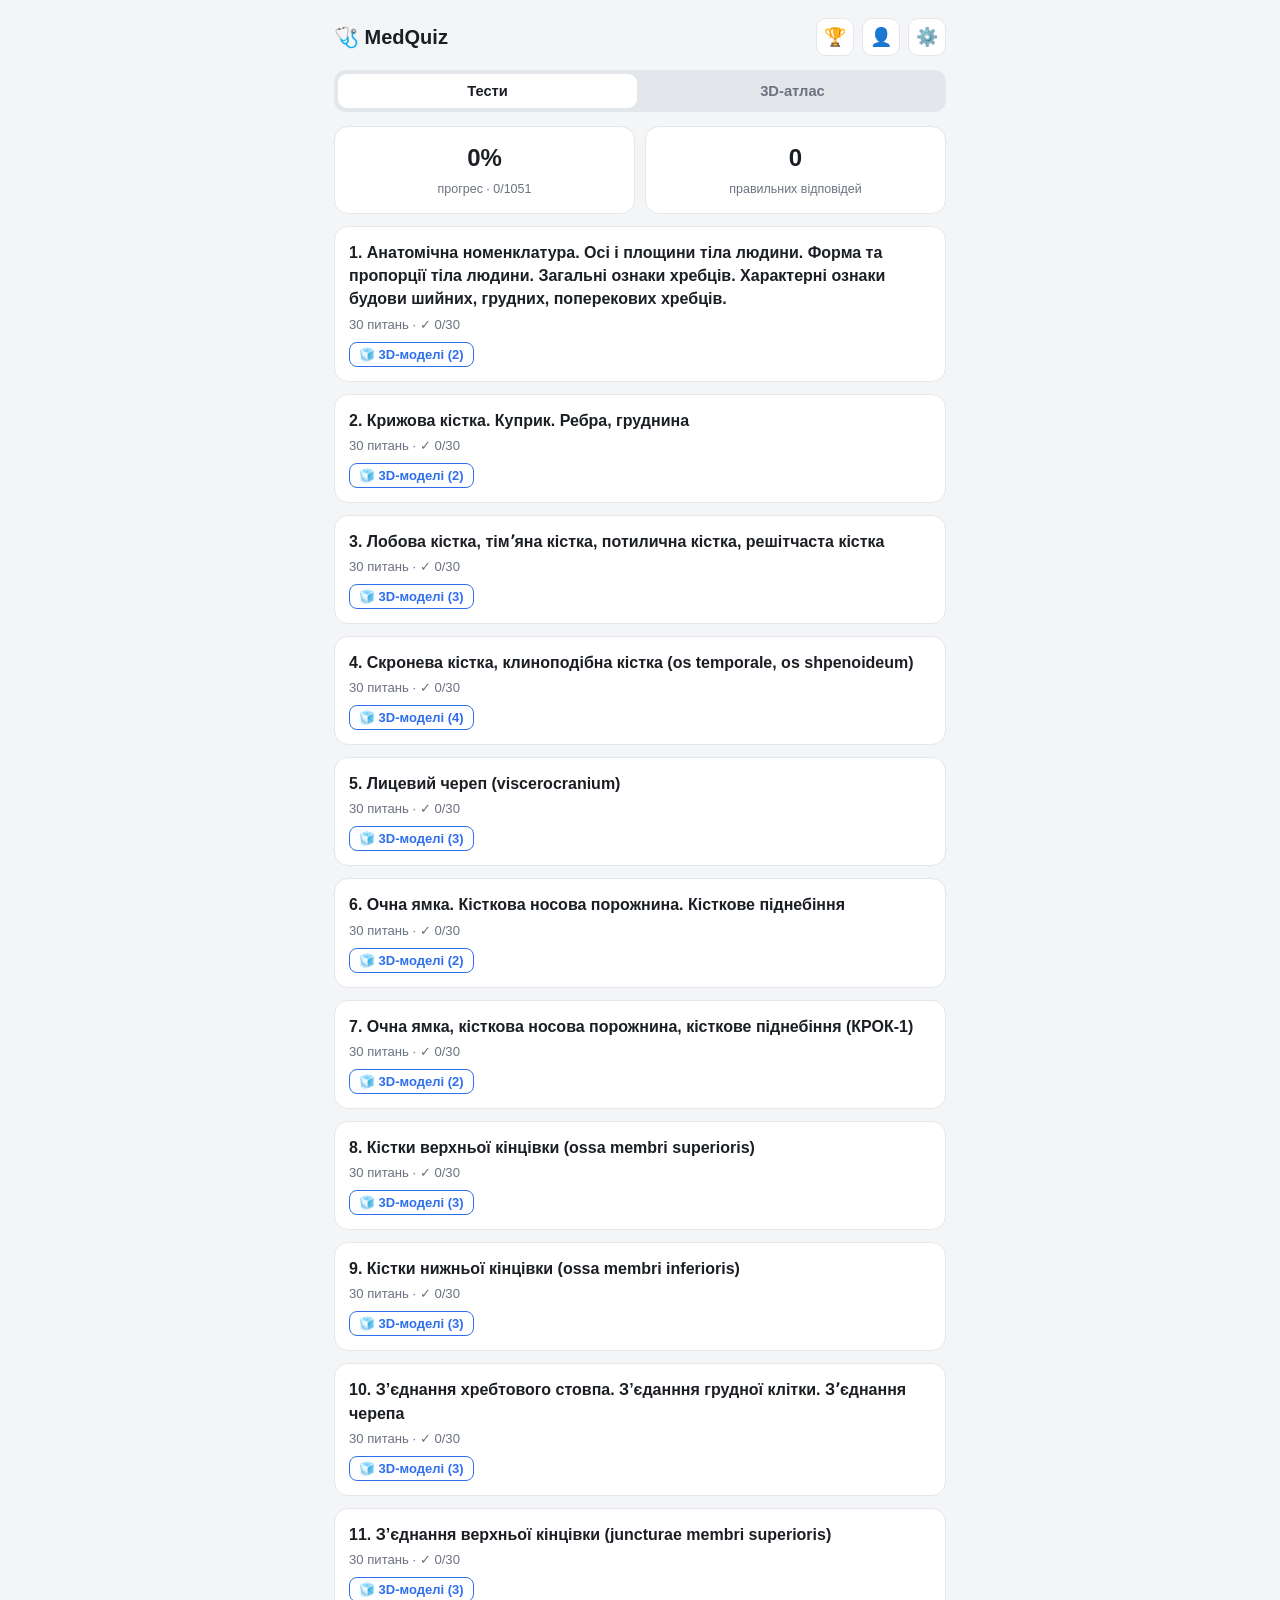
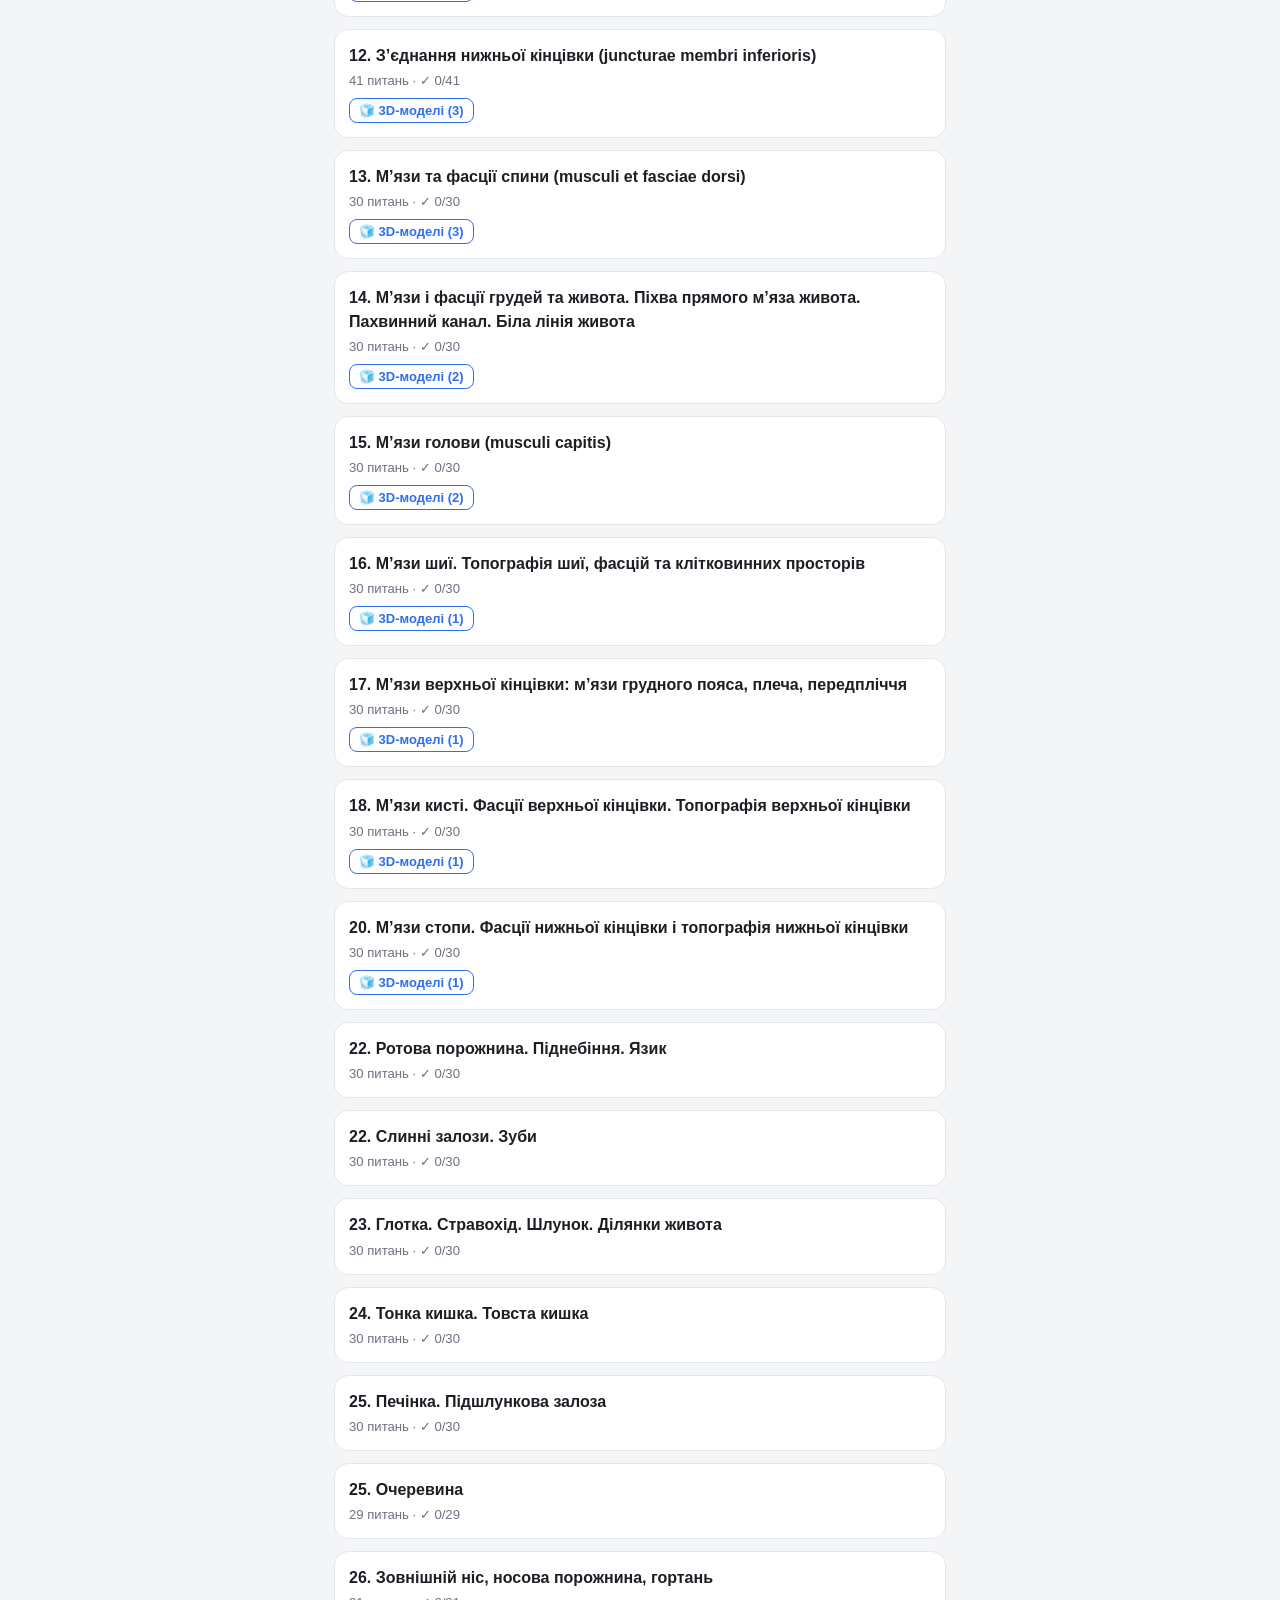
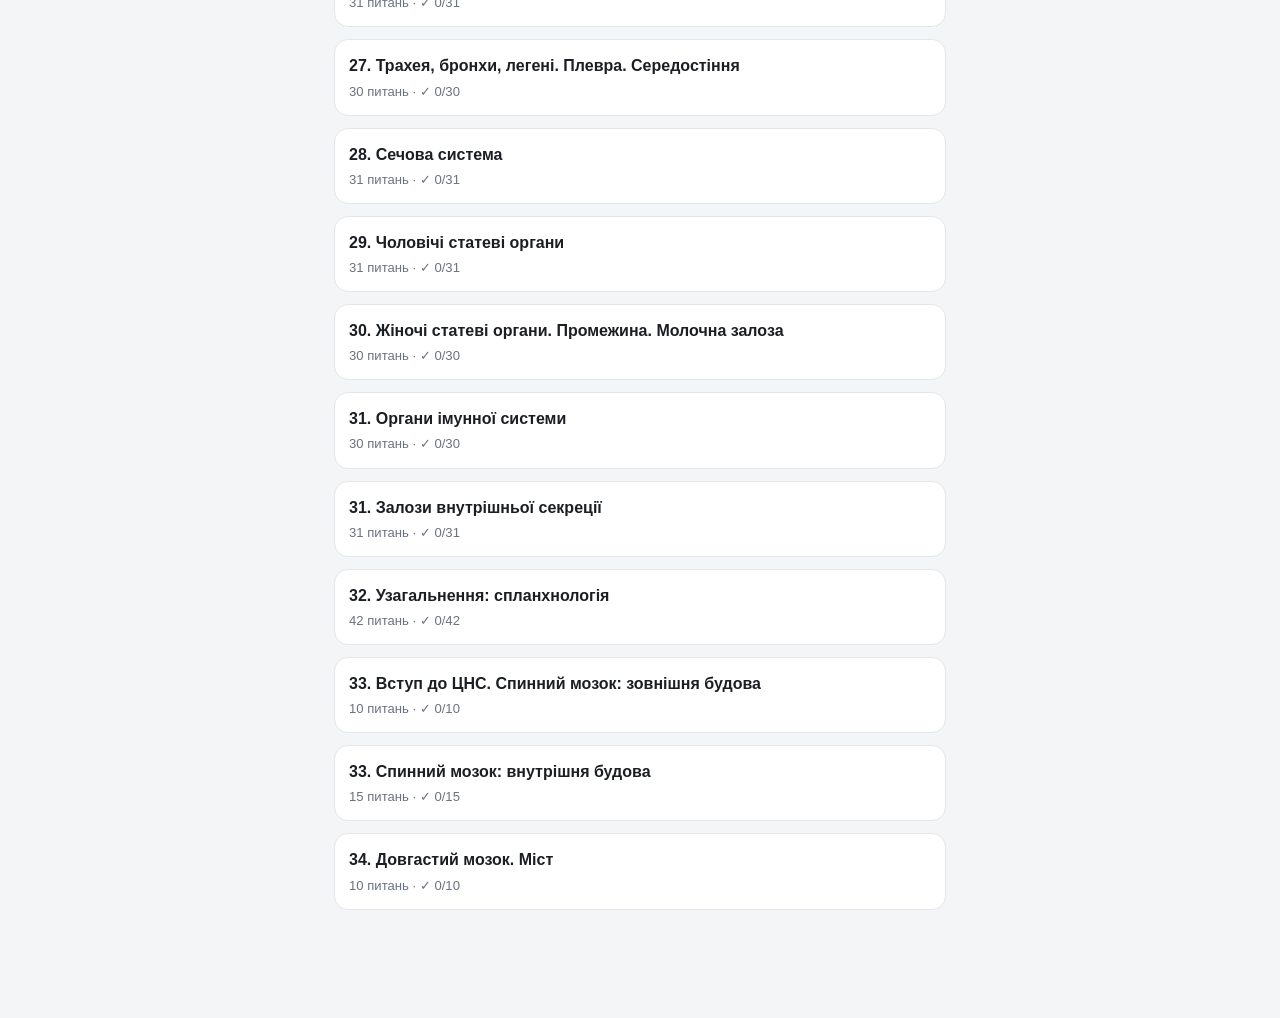
==== commit b1013cac: "Add files via upload" ====
--- a/index.html
+++ b/index.html
@@ -106,7 +106,7 @@
 <div id="viewer"><div class="vt"><b id="vTitle"></b><button onclick="openExt()" id="vExt"></button><button onclick="closeViewer()">✕</button></div><iframe id="vFrame" allow="autoplay; fullscreen; xr-spatial-tracking" allowfullscreen></iframe><div class="vc" id="vCredit"></div></div>
 <div id="toast"></div>
 <script>
-const DATA = [{"id": "topic1", "title": "1. Анатомічна номенклатура. Осі і площини тіла людини. Форма та пропорції тіла людини. Загальні ознаки хребців. Характерні ознаки будови шийних, грудних, поперекових хребців.", "tr": {"ru": "1. Анатомическая номенклатура. Оси и плоскости тела человека. Форма и пропорции тела человека. Общие признаки позвонков. Характерные признаки строения шейных, грудных, поясничных позвонков.", "en": "1. Anatomical nomenclature. Axes and planes of the human body. Body shape and proportions. General features of vertebrae. Characteristic features of cervical, thoracic and lumbar vertebrae."}, "questions": [{"n": "1.1", "q": "Тіло людини складається з семи основних частин: голови, шиї, тулуба, верхніх та нижніх кінцівок. Який варіант вказує латинською послідовно сім частин тіла людини зверху вниз?", "o": ["Caput, collum, truncus, membri superiores et inferiores.", "Caput, thorax, abdomen, membri superiores et inferiores.", "Cranium, thorax, abdomen, membri superiores et inferiores.", "Caput, truncus, membri superiores et inferiores.", "Collum, abdomen, membri superiores et inferiores."], "a": [0], "e": ["Усі сім частин у правильному порядку зверху вниз: голова, шия, тулуб, верхні та нижні кінцівки.", "Thorax (груди) і abdomen (живіт) — це відділи тулуба, а не окремі частини тіла; шию пропущено.", "Cranium — це череп, а не голова; thorax і abdomen — відділи тулуба.", "Пропущено шию (collum), тому частин менше, ніж сім.", "Пропущено голову (caput); abdomen — лише відділ тулуба."], "tr": {"ru": {"q": "Тело человека состоит из семи основных частей: головы, шеи, туловища, верхних и нижних конечностей. Какой вариант указывает на латыни последовательно семь частей тела человека сверху вниз?", "o": ["Caput, collum, truncus, membri superiores et inferiores.", "Caput, thorax, abdomen, membri superiores et inferiores.", "Cranium, thorax, abdomen, membri superiores et inferiores.", "Caput, truncus, membri superiores et inferiores.", "Collum, abdomen, membri superiores et inferiores."], "e": ["Все семь частей в правильном порядке сверху вниз: голова, шея, туловище, верхние и нижние конечности.", "Thorax (грудь) и abdomen (живот) — отделы туловища, а не отдельные части тела; шея пропущена.", "Cranium — это череп, а не голова; thorax и abdomen — отделы туловища.", "Пропущена шея (collum), поэтому частей меньше семи.", "Пропущена голова (caput); abdomen — лишь отдел туловища."]}, "en": {"q": "The human body consists of seven main parts: head, neck, trunk, upper and lower limbs. Which option lists in Latin, in order from top to bottom, the seven parts of the human body?", "o": ["Caput, collum, truncus, membri superiores et inferiores.", "Caput, thorax, abdomen, membri superiores et inferiores.", "Cranium, thorax, abdomen, membri superiores et inferiores.", "Caput, truncus, membri superiores et inferiores.", "Collum, abdomen, membri superiores et inferiores."], "e": ["All seven parts in the correct top-to-bottom order: head, neck, trunk, upper and lower limbs.", "Thorax (chest) and abdomen are regions of the trunk, not separate body parts; the neck is missing.", "Cranium is the skull, not the head; thorax and abdomen are regions of the trunk.", "The neck (collum) is missing, so there are fewer than seven parts.", "The head (caput) is missing; abdomen is only a region of the trunk."]}}}, {"n": "1.2", "q": "Під час падіння на сходах жінка 60 років травмувала нижню кінцівку. Яким терміном анатомічної номенклатури називається латинською мовою вислів «нижній»?", "o": ["Inferior.", "Superior.", "Cranialis.", "Internus.", "Distalis."], "a": [0], "e": ["Inferior — «нижній», протилежний до superior (верхній).", "Superior означає «верхній» — протилежне до потрібного.", "Cranialis — «черепний», тобто напрямок до голови (догори).", "Internus — «внутрішній» (ближче до порожнини), а не нижній.", "Distalis — «дальній» від початку кінцівки або тулуба."], "tr": {"ru": {"q": "При падении на лестнице женщина 60 лет травмировала нижнюю конечность. Каким термином анатомической номенклатуры называется на латыни выражение «нижний»?", "o": ["Inferior.", "Superior.", "Cranialis.", "Internus.", "Distalis."], "e": ["Inferior — «нижний», противоположный superior (верхний).", "Superior означает «верхний» — противоположное нужному.", "Cranialis — «черепной», т.е. направление к голове (вверх).", "Internus — «внутренний» (ближе к полости), а не нижний.", "Distalis — «дистальный», дальний от начала конечности или туловища."]}, "en": {"q": "A 60-year-old woman injured her lower limb falling on the stairs. Which term of anatomical nomenclature is the Latin for 'lower'?", "o": ["Inferior.", "Superior.", "Cranialis.", "Internus.", "Distalis."], "e": ["Inferior means 'lower', the opposite of superior (upper).", "Superior means 'upper' — the opposite of what is asked.", "Cranialis means 'cranial', i.e. towards the head (upwards).", "Internus means 'internal' (closer to a cavity), not lower.", "Distalis means 'distal', farther from the root of a limb or the trunk."]}}}, {"n": "1.3", "q": "У чоловіка 56 років, що хворіє на менінгіт лікар виявив позитивний симптом Керніга: неможливість розігнути нижню кінцівку в колінному суглобі, коли вона зігнута в кульшовому. Навколо якої осі виконує людина такі рухи, як «згинання» та «розгинання»?", "o": ["Axis frontalia.", "Axis sagittalia.", "Axis verticalia.", "Axis verticalia et axis sagittalia.", "Axis frontalia et axis verticalis."], "a": [0], "e": ["Згинання і розгинання виконуються навколо фронтальної осі (axis frontalis), що йде справа наліво.", "Навколо сагітальної осі (спереду назад) виконуються відведення і приведення.", "Навколо вертикальної осі виконується обертання (ротація).", "Вертикальна вісь відповідає за обертання, сагітальна — за відведення; згинання вони не забезпечують.", "Вертикальна вісь потрібна для обертання; правильна лише фронтальна."], "tr": {"ru": {"q": "У мужчины 56 лет, больного менингитом, врач выявил положительный симптом Кернига: невозможность разогнуть нижнюю конечность в коленном суставе, когда она согнута в тазобедренном. Вокруг какой оси человек выполняет такие движения, как «сгибание» и «разгибание»?", "o": ["Axis frontalia.", "Axis sagittalia.", "Axis verticalia.", "Axis verticalia et axis sagittalia.", "Axis frontalia et axis verticalis."], "e": ["Сгибание и разгибание выполняются вокруг фронтальной оси (axis frontalis), идущей справа налево.", "Вокруг сагиттальной оси (спереди назад) выполняются отведение и приведение.", "Вокруг вертикальной оси выполняется вращение (ротация).", "Вертикальная ось отвечает за вращение, сагиттальная — за отведение; сгибание они не обеспечивают.", "Вертикальная ось нужна для вращения; правильна только фронтальная."]}, "en": {"q": "A 56-year-old man with meningitis has a positive Kernig's sign: he cannot extend the lower limb at the knee when it is flexed at the hip. Around which axis are movements such as 'flexion' and 'extension' performed?", "o": ["Axis frontalia.", "Axis sagittalia.", "Axis verticalia.", "Axis verticalia et axis sagittalia.", "Axis frontalia et axis verticalis."], "e": ["Flexion and extension occur around the frontal axis (axis frontalis), running from right to left.", "Around the sagittal axis (front to back) abduction and adduction occur.", "Around the vertical axis rotation occurs.", "The vertical axis is for rotation and the sagittal for abduction; neither gives flexion.", "The vertical axis is for rotation; only the frontal axis is correct."]}}}, {"n": "1.4", "q": "У чоловіка під час дослідження виявлена пухлина правої півкулі великого мозку. Яка площина ділить тіло людини навпіл, на праву і ліву половини?", "o": ["Planum parasagittalia.", "Planum horizontalia.", "Planum frontalia.", "Planum medianum.", "Planum paramedianum."], "a": [3], "e": ["Серединна (медіанна) площина ділить тіло на праву і ліву половини.", "Парасагітальні площини паралельні серединній, але не проходять посередині тіла.", "Горизонтальна площина ділить тіло на верхню і нижню частини.", "Фронтальна площина ділить тіло на передню і задню частини.", "Парамедіанна — це інша назва площини, паралельної до серединної, а не самої середини."], "tr": {"ru": {"q": "У мужчины при обследовании выявлена опухоль правого полушария большого мозга. Какая плоскость делит тело человека пополам, на правую и левую половины?", "o": ["Planum parasagittalia.", "Planum horizontalia.", "Planum frontalia.", "Planum medianum.", "Planum paramedianum."], "e": ["Срединная (медианная) плоскость делит тело на правую и левую половины.", "Парасагиттальные плоскости параллельны срединной, но не проходят посередине тела.", "Горизонтальная плоскость делит тело на верхнюю и нижнюю части.", "Фронтальная плоскость делит тело на переднюю и заднюю части.", "Парамедианная — другое название плоскости, параллельной срединной, а не самой середины."]}, "en": {"q": "A tumour of the right cerebral hemisphere was found in a man. Which plane divides the human body in half into right and left halves?", "o": ["Planum parasagittalia.", "Planum horizontalia.", "Planum frontalia.", "Planum medianum.", "Planum paramedianum."], "e": ["The median plane divides the body into right and left halves.", "Parasagittal planes are parallel to the median plane but do not pass through the middle of the body.", "The horizontal plane divides the body into upper and lower parts.", "The frontal plane divides the body into anterior and posterior parts.", "Paramedian is another name for a plane parallel to the median, not the midline itself."]}}}, {"n": "1.5", "q": "У чоловіка 29 років ушкоджена стінка загальної сонної артерії. Для зупинки кровотечі цю артерію необхідно притиснути до сонного горбка шийного хребця. Який шийний хребець має сонний горбок?", "o": ["I.", "II.", "III.", "IV", "VI."], "a": [4], "e": ["У I шийного хребця (атланта) немає сонного горбка, бо в нього немає тіла.", "У II шийного хребця (осьового) немає сонного горбка.", "У III шийного хребця сонного горбка немає.", "Сонний горбок найвиражений на VI хребці; у IV хребця такого горбка немає.", "Сонний горбок (Chassaignac) — на передньому горбку поперечного відростка VI шийного хребця; до нього притискають сонну артерію."], "tr": {"ru": {"q": "У мужчины 29 лет повреждена стенка общей сонной артерии. Для остановки кровотечения эту артерию необходимо прижать к сонному бугорку шейного позвонка. Какой шейный позвонок имеет сонный бугорок?", "o": ["I.", "II.", "III.", "IV", "VI."], "e": ["У I шейного позвонка (атланта) нет сонного бугорка, так как у него нет тела.", "У II шейного позвонка (осевого) нет сонного бугорка.", "У III шейного позвонка сонного бугорка нет.", "Сонный бугорок наиболее выражен на VI позвонке; у IV позвонка такого бугорка нет.", "Сонный бугорок (Шассеньяка) — на переднем бугорке поперечного отростка VI шейного позвонка; к нему прижимают сонную артерию."]}, "en": {"q": "A 29-year-old man has an injured wall of the common carotid artery. To stop the bleeding, the artery must be pressed against the carotid tubercle of a cervical vertebra. Which cervical vertebra has the carotid tubercle?", "o": ["I.", "II.", "III.", "IV", "VI."], "e": ["The 1st cervical vertebra (atlas) has no carotid tubercle because it has no body.", "The 2nd cervical vertebra (axis) has no carotid tubercle.", "The 3rd cervical vertebra has no carotid tubercle.", "The carotid tubercle is most prominent on C6; C4 has no such tubercle.", "The carotid (Chassaignac's) tubercle is the anterior tubercle of the transverse process of C6; the carotid artery is pressed against it."]}}}, {"n": "1.6", "q": "До лікаря-невролога звернувся чоловік 48 років зі скаргами на біль в шийному відділі хребтового стовпа. Рентгенологічно виявлені метастази в тілах двох верхніх шийних хребців. Тіла яких шийних хребців уражені метастазами?", "o": ["I і II.", "II і III.", "III і IV.", "IV і V.", "IV і VI."], "a": [1], "e": ["У I шийного хребця (атланта) тіла немає, тому «I і II» не можуть бути двома верхніми тілами.", "Тіло є з II хребця (його зуб — це «тіло атланта»), тому два верхніх тіла — II і III.", "Тіла III і IV — не найвищі; вище розташоване тіло II.", "Тіла IV і V розташовані нижче, а не серед двох верхніх.", "Тіла IV і VI не є двома верхніми; до того ж вони не сусідні."], "tr": {"ru": {"q": "К врачу-неврологу обратился мужчина 48 лет с жалобами на боль в шейном отделе позвоночного столба. Рентгенологически выявлены метастазы в телах двух верхних шейных позвонков. Тела каких шейных позвонков поражены метастазами?", "o": ["I и II.", "II и III.", "III и IV.", "IV и V.", "IV и VI."], "e": ["У I шейного позвонка (атланта) тела нет, поэтому «I и II» не могут быть двумя верхними телами.", "Тело есть начиная со II позвонка (его зуб — это «тело атланта»), поэтому два верхних тела — II и III.", "Тела III и IV — не самые верхние; выше расположено тело II.", "Тела IV и V расположены ниже, а не среди двух верхних.", "Тела IV и VI не являются двумя верхними; к тому же они не соседние."]}, "en": {"q": "A 48-year-old man complains of pain in the cervical spine. X-ray shows metastases in the bodies of the two upper cervical vertebrae. The bodies of which cervical vertebrae are affected?", "o": ["I and II.", "II and III.", "III and IV.", "IV and V.", "IV and VI."], "e": ["C1 (atlas) has no body, so 'I and II' cannot be the two upper bodies.", "Bodies start from C2 (its dens is the 'body of the atlas'), so the two upper bodies are C2 and C3.", "C3 and C4 are not the highest; the body of C2 is above them.", "C4 and C5 lie lower, not among the two upper ones.", "C4 and C6 are not the two upper ones and are not even adjacent."]}}}, {"n": "1.7", "q": "У травматологічне відділення лікарні каретою швидкої медичної допомоги доставлено жінку з травмою грудного відділу хребтового стовпа. При рентгенологічному обстеженні виявлено ушкодження відростків V грудного хребця, які розташовані у лобовій площині. Які відростки грудного хребця розташовані у лобовій площині?", "o": ["Processus transversus.", "Processus spinosus.", "Processus transversus et processus spinosus.", "Processus transversus et processus articularis inferior.", "Processus articularis superior et processus articularis inferior."], "a": [4], "e": ["Поперечні відростки грудних хребців спрямовані назовні й дещо назад, а не лежать у лобовій площині як суглобові.", "Остистий відросток спрямований у сагітальній площині.", "Поєднання поперечного й остистого відростків не відповідає лобовій площині.", "Нижній суглобовий відросток правильний, але поперечний відросток у фронтальній площині не лежить.", "Суглобові відростки грудних хребців розташовані у лобовій (фронтальній) площині."], "tr": {"ru": {"q": "В травматологическое отделение больницы каретой скорой помощи доставлена женщина с травмой грудного отдела позвоночного столба. При рентгенологическом обследовании выявлено повреждение отростков V грудного позвонка, которые расположены во фронтальной плоскости. Какие отростки грудного позвонка расположены во фронтальной плоскости?", "o": ["Processus transversus.", "Processus spinosus.", "Processus transversus et processus spinosus.", "Processus transversus et processus articularis inferior.", "Processus articularis superior et processus articularis inferior."], "e": ["Поперечные отростки грудных позвонков направлены кнаружи и несколько назад, а не лежат во фронтальной плоскости, как суставные.", "Остистый отросток направлен в сагиттальной плоскости.", "Сочетание поперечного и остистого отростков не соответствует фронтальной плоскости.", "Нижний суставной отросток верен, но поперечный отросток во фронтальной плоскости не лежит.", "Суставные отростки грудных позвонков расположены во фронтальной плоскости."]}, "en": {"q": "A woman with a thoracic spine injury was brought to the trauma department. X-ray shows damage to the processes of T5 that lie in the frontal plane. Which processes of a thoracic vertebra lie in the frontal plane?", "o": ["Processus transversus.", "Processus spinosus.", "Processus transversus et processus spinosus.", "Processus transversus et processus articularis inferior.", "Processus articularis superior et processus articularis inferior."], "e": ["Transverse processes of thoracic vertebrae point laterally and somewhat backwards; they do not lie in the frontal plane like the articular ones.", "The spinous process lies in the sagittal plane.", "The combination of transverse and spinous processes does not correspond to the frontal plane.", "The inferior articular process is correct, but the transverse process does not lie in the frontal plane.", "The articular processes of thoracic vertebrae lie in the frontal plane."]}}}, {"n": "1.8", "q": "Під час падіння на сходах жінка 69 років травмувала кістки стопи. Яким терміном в анатомічній номенклатурі називається латинською мовою вислів «найвіддаленіший від тулуба»?", "o": ["Inferior.", "Proximlis.", "Cranialis.", "Internus.", "Distalis."], "a": [4], "e": ["Inferior — «нижній», а не «найвіддаленіший від тулуба».", "Proximalis — «ближній» до тулуба, протилежний до дальнього.", "Cranialis — «черепний», у напрямку голови.", "Internus — «внутрішній», стосується положення відносно порожнини.", "Distalis — «дальній», найвіддаленіший від тулуба (стопа дальша за стегно)."], "tr": {"ru": {"q": "При падении на лестнице женщина 69 лет травмировала кости стопы. Каким термином в анатомической номенклатуре называется на латыни выражение «наиболее удалённый от туловища»?", "o": ["Inferior.", "Proximlis.", "Cranialis.", "Internus.", "Distalis."], "e": ["Inferior — «нижний», а не «наиболее удалённый от туловища».", "Proximalis — «проксимальный», ближний к туловищу, противоположный дистальному.", "Cranialis — «черепной», в направлении головы.", "Internus — «внутренний», относится к положению относительно полости.", "Distalis — «дистальный», наиболее удалённый от туловища (стопа дистальнее бедра)."]}, "en": {"q": "A 69-year-old woman injured the bones of her foot falling on the stairs. Which term of anatomical nomenclature is the Latin for 'farthest from the trunk'?", "o": ["Inferior.", "Proximlis.", "Cranialis.", "Internus.", "Distalis."], "e": ["Inferior means 'lower', not 'farthest from the trunk'.", "Proximalis means 'proximal', closer to the trunk — the opposite of distal.", "Cranialis means 'cranial', towards the head.", "Internus means 'internal', relative to a cavity.", "Distalis means 'distal', farthest from the trunk (the foot is distal to the thigh)."]}}}, {"n": "1.9", "q": "Під час тренування баскетболіст 23 років травмував зв’язки, розташовані в порожнині колінного суглоба. Яким терміном в анатомічній номенклатурі називається латинською термін «внутрішній»?", "o": ["Externus.", "Proximlis.", "Cranialis.", "Internus.", "Distalis."], "a": [3], "e": ["Externus — «зовнішній», протилежний до внутрішнього.", "Proximalis — «ближній» до тулуба.", "Cranialis — «черепний», тобто ближчий до голови.", "Internus — «внутрішній», розташований ближче до порожнини (зв'язки всередині суглоба).", "Distalis — «дальній» від тулуба."], "tr": {"ru": {"q": "Во время тренировки баскетболист 23 лет травмировал связки, расположенные в полости коленного сустава. Каким термином в анатомической номенклатуре называется на латыни термин «внутренний»?", "o": ["Externus.", "Proximlis.", "Cranialis.", "Internus.", "Distalis."], "e": ["Externus — «наружный», противоположный внутреннему.", "Proximalis — «проксимальный», ближний к туловищу.", "Cranialis — «черепной», т.е. ближе к голове.", "Internus — «внутренний», расположенный ближе к полости (связки внутри сустава).", "Distalis — «дистальный», дальний от туловища."]}, "en": {"q": "During training a 23-year-old basketball player injured ligaments inside the knee joint cavity. Which term of anatomical nomenclature is the Latin for 'internal'?", "o": ["Externus.", "Proximlis.", "Cranialis.", "Internus.", "Distalis."], "e": ["Externus means 'external', the opposite of internal.", "Proximalis means 'proximal', closer to the trunk.", "Cranialis means 'cranial', closer to the head.", "Internus means 'internal', closer to a cavity (ligaments inside the joint).", "Distalis means 'distal', farther from the trunk."]}}}, {"n": "1.10", "q": "У лікарню госпіталізований чоловік 48 років зі скаргами на біль в шийному відділі хребта. Рентгенологічно виявлено перелом шийного хребця, який має дві дуги – коротку передню дугу, arcus anterior, та довгу задню дугу, arcus posterior, що з’єднані між собою бічними масами. Який шийний хребець ушкоджений?", "o": ["І.", "IІ.", "III.", "VІ.", "VІІ."], "a": [0], "e": ["Атлант (I шийний) не має тіла, а складається з передньої та задньої дуг, з'єднаних бічними масами.", "Осьовий хребець (II) має тіло і зуб, а не передню та задню дуги.", "У III хребця є тіло і розвинений остистий відросток, а дуг атланта немає.", "У VI хребця є тіло та сонний горбок, а передньої дуги немає.", "VII хребець має довгий остистий відросток («виступаючий»), а не дві дуги."], "tr": {"ru": {"q": "В больницу госпитализирован мужчина 48 лет с жалобами на боль в шейном отделе позвоночника. Рентгенологически выявлен перелом шейного позвонка, который имеет две дуги — короткую переднюю дугу, arcus anterior, и длинную заднюю дугу, arcus posterior, соединённые между собой латеральными массами. Какой шейный позвонок повреждён?", "o": ["І.", "IІ.", "III.", "VІ.", "VІІ."], "e": ["Атлант (I шейный) не имеет тела и состоит из передней и задней дуг, соединённых латеральными массами.", "Осевой позвонок (II) имеет тело и зуб, а не переднюю и заднюю дуги.", "У III позвонка есть тело и развитый остистый отросток, а дуг атланта нет.", "У VI позвонка есть тело и сонный бугорок, а передней дуги нет.", "VII позвонок имеет длинный остистый отросток («выступающий»), а не две дуги."]}, "en": {"q": "A 48-year-old man with neck pain was admitted. X-ray shows a fracture of a cervical vertebra that has two arches — a short anterior arch, arcus anterior, and a long posterior arch, arcus posterior, joined by lateral masses. Which cervical vertebra is injured?", "o": ["І.", "IІ.", "III.", "VІ.", "VІІ."], "e": ["The atlas (C1) has no body and consists of anterior and posterior arches joined by lateral masses.", "The axis (C2) has a body and a dens, not anterior and posterior arches.", "C3 has a body and a developed spinous process, not the arches of the atlas.", "C6 has a body and a carotid tubercle, no anterior arch.", "C7 has a long spinous process (vertebra prominens), not two arches."]}}}, {"n": "1.11", "q": "До лікаря-невролога звернувся чоловік 48 років зі скаргами на біль в шийному відділі хребта, запаморочення. Рентгенологічно виявлено метастази в шийному хребці, на поверхні дуги якого є недорозвинений остистий відросток – задній горбок та парна борозна хребтової артерії, sulcus a. vertebralis. Який шийний хребець ушкоджений?", "o": ["І.", "IІ.", "III.", "VІ.", "VІІ."], "a": [0], "e": ["На задній дузі атланта є задній горбок (замість остистого відростка) та борозна хребтової артерії.", "У II хребця є зуб і добре розвинений роздвоєний остистий відросток.", "У III хребця є тіло і короткий роздвоєний остистий відросток.", "У VI хребця є тіло та сонний горбок, остистий відросток розвинений.", "VII хребець має довгий нероздвоєний остистий відросток."], "tr": {"ru": {"q": "К врачу-неврологу обратился мужчина 48 лет с жалобами на боль в шейном отделе позвоночника, головокружение. Рентгенологически выявлены метастазы в шейном позвонке, на поверхности дуги которого есть недоразвитый остистый отросток — задний бугорок и парная борозда позвоночной артерии, sulcus a. vertebralis. Какой шейный позвонок повреждён?", "o": ["І.", "IІ.", "III.", "VІ.", "VІІ."], "e": ["На задней дуге атланта есть задний бугорок (вместо остистого отростка) и борозда позвоночной артерии.", "У II позвонка есть зуб и хорошо развитый раздвоенный остистый отросток.", "У III позвонка есть тело и короткий раздвоенный остистый отросток.", "У VI позвонка есть тело и сонный бугорок, остистый отросток развит.", "VII позвонок имеет длинный нераздвоенный остистый отросток."]}, "en": {"q": "A 48-year-old man complains of neck pain and dizziness. X-ray shows metastases in a cervical vertebra whose arch bears a rudimentary spinous process — the posterior tubercle — and a paired groove for the vertebral artery, sulcus a. vertebralis. Which cervical vertebra is affected?", "o": ["І.", "IІ.", "III.", "VІ.", "VІІ."], "e": ["The posterior arch of the atlas has a posterior tubercle (instead of a spinous process) and a groove for the vertebral artery.", "C2 has a dens and a well-developed bifid spinous process.", "C3 has a body and a short bifid spinous process.", "C6 has a body and a carotid tubercle; its spinous process is developed.", "C7 has a long non-bifid spinous process."]}}}, {"n": "1.12", "q": "У травматологічне відділення каретою швидкої медичної допомоги доставлено жінку 30 років з травмою хребтового стовпа. При рентгенологічному обстеженні виявлено ушкодження хребця: остистий відросток у нього найдовший, потовщений та нероздвоєний; відсутні передній та задній горбки на поперечних відростках; відсутній поперечний отвір на поперечному відростку. Який хребець ушкоджений?", "o": ["І.", "IІ.", "III.", "IV.", "VІІ."], "a": [4], "e": ["Хребець з найдовшим, потовщеним нероздвоєним остистим відростком — VII шийний (vertebra prominens); його поперечний отвір малий, а горбки слабко виражені.", "Атлант не має остистого відростка взагалі.", "Осьовий хребець має роздвоєний остистий відросток і зуб.", "У III хребця остистий відросток короткий і роздвоєний.", "У IV хребця остистий відросток короткий і роздвоєний; найдовший — у VII."], "tr": {"ru": {"q": "В травматологическое отделение каретой скорой помощи доставлена женщина 30 лет с травмой позвоночного столба. При рентгенологическом обследовании выявлено повреждение позвонка: остистый отросток у него самый длинный, утолщённый и нераздвоенный; отсутствуют передний и задний бугорки на поперечных отростках; отсутствует поперечное отверстие на поперечном отростке. Какой позвонок повреждён?", "o": ["І.", "IІ.", "III.", "IV.", "VІІ."], "e": ["Позвонок с самым длинным, утолщённым нераздвоенным остистым отростком — VII шейный (vertebra prominens); его поперечное отверстие малое, а бугорки слабо выражены.", "Атлант вообще не имеет остистого отростка.", "Осевой позвонок имеет раздвоенный остистый отросток и зуб.", "У III позвонка остистый отросток короткий и раздвоенный.", "У IV позвонка остистый отросток короткий и раздвоенный; самый длинный — у VII."]}, "en": {"q": "A 30-year-old woman with a spinal injury was brought by ambulance. X-ray shows damage to a vertebra whose spinous process is the longest, thickened and non-bifid; the transverse processes lack anterior and posterior tubercles; there is no transverse foramen. Which vertebra is injured?", "o": ["І.", "IІ.", "III.", "IV.", "VІІ."], "e": ["The vertebra with the longest, thickened, non-bifid spinous process is C7 (vertebra prominens); its transverse foramen is small and its tubercles are weak.", "The atlas has no spinous process at all.", "The axis has a bifid spinous process and a dens.", "C3 has a short bifid spinous process.", "C4 has a short bifid spinous process; the longest belongs to C7."]}}}, {"n": "1.13", "q": "Під час МРТ-обстеження пацієнта лікар у гіпофізі виділяє дві частки – lobus anterior et lobus posterior. Які площини використовує лікар для визначення анатомічних термінів «anterior» і «posterior»?", "o": ["Plana sagittalia.", "Planum coronalia.", "Plana horisontalia.", "Plana transversa.", "Planum paramedianum."], "a": [1], "e": ["Сагітальні площини ділять тіло на праву і ліву частини, а не на передню і задню.", "Термін «anterior/posterior» (передній/задній) визначають відносно фронтальної (лобової) площини.", "Горизонтальна площина визначає терміни «верхній» і «нижній».", "Поперечна (горизонтальна) площина визначає верхній/нижній, а не передній/задній.", "Парамедіанна площина — це сагітальна площина поруч із серединною."], "tr": {"ru": {"q": "Во время МРТ-обследования пациента врач в гипофизе выделяет две доли — lobus anterior et lobus posterior. Какие плоскости использует врач для определения анатомических терминов «anterior» и «posterior»?", "o": ["Plana sagittalia.", "Planum coronalia.", "Plana horisontalia.", "Plana transversa.", "Planum paramedianum."], "e": ["Сагиттальные плоскости делят тело на правую и левую части, а не на переднюю и заднюю.", "Термины «anterior/posterior» (передний/задний) определяют относительно фронтальной плоскости.", "Горизонтальная плоскость определяет термины «верхний» и «нижний».", "Поперечная (горизонтальная) плоскость определяет верхний/нижний, а не передний/задний.", "Парамедианная плоскость — сагиттальная плоскость рядом со срединной."]}, "en": {"q": "On MRI the doctor distinguishes two lobes of the pituitary gland — lobus anterior et lobus posterior. Which planes are used to define the anatomical terms 'anterior' and 'posterior'?", "o": ["Plana sagittalia.", "Planum coronalia.", "Plana horisontalia.", "Plana transversa.", "Planum paramedianum."], "e": ["Sagittal planes divide the body into right and left parts, not anterior and posterior.", "'Anterior/posterior' are defined relative to the frontal (coronal) plane.", "The horizontal plane defines 'superior' and 'inferior'.", "The transverse (horizontal) plane defines superior/inferior, not anterior/posterior.", "The paramedian plane is a sagittal plane next to the median one."]}}}, {"n": "1.14", "q": "Чоловік 60 років після травми плечового суглоба не може виконати відведення верхньої кінцівки від тулуба. Навколо якої осі виконує людина такі рухи, як відведення (abductio) і приведення (adductio)?", "o": ["Axis frontalis.", "Axis sagittalia.", "Axis verticalis.", "Axis transversa.", "Axis coronarium."], "a": [1], "e": ["Навколо фронтальної осі відбувається згинання та розгинання.", "Відведення (abductio) і приведення (adductio) виконуються навколо сагітальної осі, що йде спереду назад.", "Навколо вертикальної осі виконується обертання.", "Поперечна вісь у номенклатурі прирівнюється до фронтальної й відповідає за згинання/розгинання.", "Корональна вісь — інша назва фронтальної; вона для згинання і розгинання."], "tr": {"ru": {"q": "Мужчина 60 лет после травмы плечевого сустава не может выполнить отведение верхней конечности от туловища. Вокруг какой оси человек выполняет такие движения, как отведение (abductio) и приведение (adductio)?", "o": ["Axis frontalis.", "Axis sagittalia.", "Axis verticalis.", "Axis transversa.", "Axis coronarium."], "e": ["Вокруг фронтальной оси происходит сгибание и разгибание.", "Отведение (abductio) и приведение (adductio) выполняются вокруг сагиттальной оси, идущей спереди назад.", "Вокруг вертикальной оси выполняется вращение.", "Поперечная ось в номенклатуре приравнивается к фронтальной и отвечает за сгибание/разгибание.", "Корональная ось — другое название фронтальной; она для сгибания и разгибания."]}, "en": {"q": "After a shoulder injury a 60-year-old man cannot abduct the upper limb from the trunk. Around which axis are movements such as abduction (abductio) and adduction (adductio) performed?", "o": ["Axis frontalis.", "Axis sagittalia.", "Axis verticalis.", "Axis transversa.", "Axis coronarium."], "e": ["Flexion and extension occur around the frontal axis.", "Abduction and adduction occur around the sagittal axis, which runs from front to back.", "Rotation occurs around the vertical axis.", "The transverse axis is equated with the frontal one and gives flexion/extension.", "The coronal axis is another name for the frontal axis; it is for flexion and extension."]}}}, {"n": "1.15", "q": "У чоловіка 48 років, хворого на остеопороз, лікар підозрює наявність стиснення стінки правої хребтової артерії, що проходить через поперечні отвори в поперечних відростках шийних хребців. Для підтвердження діагнозу лікар запропонував зробити хворому рентгенографію тих хребців, в яких проходить хребтова артерія. В якому шийному хребці через поперечний отвір на поперечних відростках шийних хребців проходить тільки вена?", "o": ["I.", "II.", "III.", "VI.", "VII."], "a": [4], "e": ["В отворі поперечного відростка I хребця (атланта) проходить хребтова артерія з веною.", "У II хребці через поперечний отвір проходить хребтова артерія.", "У III хребці в отворі проходять артерія і вена.", "У VI хребці через отвір проходить хребтова артерія (артерія входить саме в нього).", "У VII хребці поперечний отвір малий: через нього проходить лише хребтова вена, а артерія — вище."], "tr": {"ru": {"q": "У мужчины 48 лет, больного остеопорозом, врач подозревает сдавление стенки правой позвоночной артерии, проходящей через поперечные отверстия в поперечных отростках шейных позвонков. Для подтверждения диагноза врач предложил сделать рентгенографию тех позвонков, в которых проходит позвоночная артерия. В каком шейном позвонке через поперечное отверстие проходит только вена?", "o": ["I.", "II.", "III.", "VI.", "VII."], "e": ["В отверстии поперечного отростка I позвонка (атланта) проходит позвоночная артерия с веной.", "Во II позвонке через поперечное отверстие проходит позвоночная артерия.", "В III позвонке в отверстии проходят артерия и вена.", "В VI позвонке через отверстие проходит позвоночная артерия (артерия входит именно в него).", "В VII позвонке поперечное отверстие малое: через него проходит только позвоночная вена, а артерия — выше."]}, "en": {"q": "In a 48-year-old man with osteoporosis the doctor suspects compression of the right vertebral artery, which passes through the transverse foramina of cervical vertebrae. Through the transverse foramen of which cervical vertebra does only a vein pass?", "o": ["I.", "II.", "III.", "VI.", "VII."], "e": ["The transverse foramen of C1 (atlas) transmits the vertebral artery and vein.", "In C2 the vertebral artery passes through the transverse foramen.", "In C3 both artery and vein pass through the foramen.", "In C6 the vertebral artery passes (the artery enters precisely here).", "C7 has a small transverse foramen: only the vertebral vein passes through it; the artery enters higher."]}}}, {"n": "1.16", "q": "Каретою швидкої медичної допомоги доставлено в лікарню жінку 47 років з травмою грудного відділу хребта. Під час рентгенологічного обстеження у хворого виявлено компресійний перелом грудного хребця, який має лише одну верхню пів’ямку для головки ребра. Тіло якого грудного хребця має лише одну верхню пів`ямку?", "o": ["I.", "II.", "X.", "XI.", "XII."], "a": [2], "e": ["I грудний хребець має цілу верхню ямку і нижню пів'ямку.", "II грудний хребець має верхню та нижню пів'ямки.", "X грудний хребець має лише верхню пів'ямку на тілі.", "XI грудний хребець має цілу ямку на тілі, а не пів'ямку.", "XII грудний хребець має цілу ямку на тілі."], "tr": {"ru": {"q": "Каретой скорой помощи доставлена в больницу женщина 47 лет с травмой грудного отдела позвоночника. При рентгенологическом обследовании выявлен компрессионный перелом грудного позвонка, который имеет лишь одну верхнюю полуямку для головки ребра. Тело какого грудного позвонка имеет лишь одну верхнюю полуямку?", "o": ["I.", "II.", "X.", "XI.", "XII."], "e": ["I грудной позвонок имеет целую верхнюю ямку и нижнюю полуямку.", "II грудной позвонок имеет верхнюю и нижнюю полуямки.", "X грудной позвонок имеет только верхнюю полуямку на теле.", "XI грудной позвонок имеет целую ямку на теле, а не полуямку.", "XII грудной позвонок имеет целую ямку на теле."]}, "en": {"q": "A 47-year-old woman with a thoracic spine injury was admitted. X-ray shows a compression fracture of a thoracic vertebra that has only one superior demifacet for a rib head. The body of which thoracic vertebra has only a superior demifacet?", "o": ["I.", "II.", "X.", "XI.", "XII."], "e": ["T1 has a complete superior facet and an inferior demifacet.", "T2 has superior and inferior demifacets.", "T10 has only a superior demifacet on its body.", "T11 has a complete facet on its body, not a demifacet.", "T12 has a complete facet on its body."]}}}, {"n": "1.17", "q": "Жінку 50 років госпіталізовано з травмою хребтового стовпа. Під час рентгенологічного обстеження виявлено компресійний перелом хребців, поперечні відростки яких розташовані у лобовій площині, біля їх основи є додатковий відросток. Остисті відростки короткі, плоскі, їх кінці стовщені, спрямовані назад. Суглобові поверхні на суглобових відростках розташовані у стріловій площині, мають соскоподібний відросток. Хребці якого відділу хребтового стовпа ушкоджені?", "o": ["С I – С II.", "С III – С VI.", "T VII – T X.", "T XI – T XII.", "L I – L V."], "a": [4], "e": ["С I–II — атлант та осьовий хребець мають особливу будову, без таких відростків.", "С III–VI — шийні хребці з поперечними отворами та роздвоєними остистими відростками.", "T VII–X — грудні хребці з суглобовими відростками у фронтальній площині та ребровими ямками.", "T XI–XII — перехідні хребці з цілими ямками й початком додаткових відростків, але суглобові поверхні ще не сагітальні.", "Поперекові хребці: поперечні відростки у фронтальній площині, додатковий відросток, суглобові поверхні у сагітальній площині, соскоподібний відросток."], "tr": {"ru": {"q": "Женщина 50 лет госпитализирована с травмой позвоночного столба. При рентгенологическом обследовании выявлен компрессионный перелом позвонков, поперечные отростки которых расположены во фронтальной плоскости, у их основания есть добавочный отросток. Остистые отростки короткие, плоские, их концы утолщены, направлены назад. Суставные поверхности на суставных отростках расположены в сагиттальной плоскости, имеют сосцевидный отросток. Позвонки какого отдела позвоночного столба повреждены?", "o": ["С I – С II.", "С III – С VI.", "T VII – T X.", "T XI – T XII.", "L I – L V."], "e": ["C I–II — атлант и осевой позвонок имеют особое строение, без таких отростков.", "C III–VI — шейные позвонки с поперечными отверстиями и раздвоенными остистыми отростками.", "T VII–X — грудные позвонки с суставными отростками во фронтальной плоскости и рёберными ямками.", "T XI–XII — переходные позвонки с целыми ямками и началом добавочных отростков, но суставные поверхности ещё не сагиттальные.", "Поясничные позвонки: поперечные отростки во фронтальной плоскости, добавочный отросток, суставные поверхности в сагиттальной плоскости, сосцевидный отросток."]}, "en": {"q": "A 50-year-old woman with a spinal injury was admitted. X-ray shows compression fractures of vertebrae whose transverse processes lie in the frontal plane with an accessory process at their base. The spinous processes are short, flat, thickened at the ends and directed backwards. The articular surfaces lie in the sagittal plane and bear a mammillary process. Which region of the spine is injured?", "o": ["С I – С II.", "С III – С VI.", "T VII – T X.", "T XI – T XII.", "L I – L V."], "e": ["C1–C2 — the atlas and axis have a special structure without such processes.", "C3–C6 — cervical vertebrae with transverse foramina and bifid spinous processes.", "T7–T10 — thoracic vertebrae with articular processes in the frontal plane and costal facets.", "T11–T12 — transitional vertebrae with complete facets and early accessory processes, but their articular surfaces are not yet sagittal.", "Lumbar vertebrae: transverse processes in the frontal plane, accessory process, articular surfaces in the sagittal plane, mammillary process."]}}}, {"n": "1.18", "q": "Чоловік 60 років після отриманої травми плечового суглоба не може виконати обертання верхньої кінцівки у плечовому суглобі. Навколо якої осі виконує людина такі рухи, як обертання «rotation»?", "o": ["Axis frontalis.", "Axis sagittalia.", "Axis verticalis.", "Axis transversa.", "Axis coronarium."], "a": [2], "e": ["Навколо фронтальної осі відбуваються згинання та розгинання.", "Навколо сагітальної осі — відведення і приведення.", "Обертання (rotatio) виконується навколо вертикальної осі.", "Поперечна вісь відповідає фронтальній і дає згинання/розгинання.", "Корональна — інша назва фронтальної осі; обертання вона не забезпечує."], "tr": {"ru": {"q": "Мужчина 60 лет после полученной травмы плечевого сустава не может выполнить вращение верхней конечности в плечевом суставе. Вокруг какой оси человек выполняет такие движения, как вращение «rotation»?", "o": ["Axis frontalis.", "Axis sagittalia.", "Axis verticalis.", "Axis transversa.", "Axis coronarium."], "e": ["Вокруг фронтальной оси происходят сгибание и разгибание.", "Вокруг сагиттальной оси — отведение и приведение.", "Вращение (rotatio) выполняется вокруг вертикальной оси.", "Поперечная ось соответствует фронтальной и даёт сгибание/разгибание.", "Корональная — другое название фронтальной оси; вращение она не обеспечивает."]}, "en": {"q": "After a shoulder injury a 60-year-old man cannot rotate the upper limb at the shoulder joint. Around which axis are movements such as 'rotation' performed?", "o": ["Axis frontalis.", "Axis sagittalia.", "Axis verticalis.", "Axis transversa.", "Axis coronarium."], "e": ["Flexion and extension occur around the frontal axis.", "Abduction and adduction occur around the sagittal axis.", "Rotation occurs around the vertical axis.", "The transverse axis corresponds to the frontal one and gives flexion/extension.", "Coronal is another name for the frontal axis; it does not provide rotation."]}}}, {"n": "1.19", "q": "У чоловіка 35 років після падіння лікар запідозрив перелом тіла грудного хребця, на тілі якого наявна ціла ямка для головки ребра та пів’ямка для головки наступного ребра. На тілі якого хребця на рентгенограмі лікар виявив характерні для хребця ознаки?", "o": ["T I.", "T II.", "T III.", "T VI.", "T VII."], "a": [0], "e": ["T I має цілу верхню ямку на тілі та нижню пів'ямку для II ребра.", "T II має верхню й нижню пів'ямки, цілої ямки на тілі немає.", "T III має верхню та нижню пів'ямки.", "T VI має верхню та нижню пів'ямки.", "T VII має верхню та нижню пів'ямки."], "tr": {"ru": {"q": "У мужчины 35 лет после падения врач заподозрил перелом тела грудного позвонка, на теле которого имеется целая ямка для головки ребра и полуямка для головки следующего ребра. На теле какого позвонка на рентгенограмме врач выявил характерные для позвонка признаки?", "o": ["T I.", "T II.", "T III.", "T VI.", "T VII."], "e": ["T I имеет целую верхнюю ямку на теле и нижнюю полуямку для II ребра.", "T II имеет верхнюю и нижнюю полуямки, целой ямки на теле нет.", "T III имеет верхнюю и нижнюю полуямки.", "T VI имеет верхнюю и нижнюю полуямки.", "T VII имеет верхнюю и нижнюю полуямки."]}, "en": {"q": "After a fall, a doctor suspects a fracture of a thoracic vertebral body that has a complete facet for a rib head and a demifacet for the head of the next rib. On the body of which vertebra did the doctor see these features on X-ray?", "o": ["T I.", "T II.", "T III.", "T VI.", "T VII."], "e": ["T1 has a complete superior facet on its body and an inferior demifacet for rib II.", "T2 has superior and inferior demifacets, no complete facet.", "T3 has superior and inferior demifacets.", "T6 has superior and inferior demifacets.", "T7 has superior and inferior demifacets."]}}}, {"n": "1.20", "q": "Каретою швидкої медичної допомоги в травматологічне відділення лікарні госпіталізовано жінку 47 років з травмою грудного відділу хребта. Під час рентгенологічного обстеження виявлено компресійний перелом грудного хребця, на тілі якого розташована тільки ціла ямка для головки ребра. Тіло якого грудного хребця має такі особливості?", "o": ["I.", "II.", "VI.", "X.", "XII."], "a": [4], "e": ["I хребець має цілу ямку і пів'ямку.", "II хребець має дві пів'ямки (верхню та нижню).", "VI хребець має дві пів'ямки.", "X хребець має лише верхню пів'ямку, а не цілу ямку.", "XII грудний хребець має лише цілу ямку для головки ребра."], "tr": {"ru": {"q": "Каретой скорой помощи в травматологическое отделение больницы госпитализирована женщина 47 лет с травмой грудного отдела позвоночника. При рентгенологическом обследовании выявлен компрессионный перелом грудного позвонка, на теле которого расположена только целая ямка для головки ребра. Тело какого грудного позвонка имеет такие особенности?", "o": ["I.", "II.", "VI.", "X.", "XII."], "e": ["I позвонок имеет целую ямку и полуямку.", "II позвонок имеет две полуямки (верхнюю и нижнюю).", "VI позвонок имеет две полуямки.", "X позвонок имеет только верхнюю полуямку, а не целую ямку.", "XII грудной позвонок имеет только целую ямку для головки ребра."]}, "en": {"q": "A 47-year-old woman with a thoracic spine injury was admitted. X-ray shows a compression fracture of a thoracic vertebra whose body has only one complete facet for a rib head. Which thoracic vertebra has these features?", "o": ["I.", "II.", "VI.", "X.", "XII."], "e": ["T1 has a complete facet and a demifacet.", "T2 has two demifacets (superior and inferior).", "T6 has two demifacets.", "T10 has only a superior demifacet, not a complete facet.", "T12 has only one complete facet for a rib head."]}}}, {"n": "1.21", "q": "У жінки 27 років травма поперекового відділу хребтового стовпа. Рентгенологічно виявлено перелом соскоподібного відростка другого поперекового хребця. На яких відростках ушкодженого хребця розміщені соскоподібні відростки?", "o": ["Processus costalis.", "Processus spinosus.", "Processus articularis inferior.", "Processus articularis superior.", "Processus articularis superior et processus articularis inferior."], "a": [3], "e": ["Реброві відростки — це зачатки ребер поперекових хребців, соскоподібних відростків на них немає.", "Остистий відросток спрямований назад; соскоподібного на ньому нема.", "На нижніх суглобових відростках соскоподібних виступів немає.", "Соскоподібні відростки (processus mammillares) розташовані на верхніх суглобових відростках поперекових хребців.", "Соскоподібні є лише на верхніх суглобових відростках, а не на обох."], "tr": {"ru": {"q": "У женщины 27 лет травма поясничного отдела позвоночного столба. Рентгенологически выявлен перелом сосцевидного отростка второго поясничного позвонка. На каких отростках повреждённого позвонка расположены сосцевидные отростки?", "o": ["Processus costalis.", "Processus spinosus.", "Processus articularis inferior.", "Processus articularis superior.", "Processus articularis superior et processus articularis inferior."], "e": ["Рёберные отростки — зачатки рёбер поясничных позвонков, сосцевидных отростков на них нет.", "Остистый отросток направлен назад; сосцевидного на нём нет.", "На нижних суставных отростках сосцевидных выступов нет.", "Сосцевидные отростки (processus mammillares) расположены на верхних суставных отростках поясничных позвонков.", "Сосцевидные есть только на верхних суставных отростках, а не на обоих."]}, "en": {"q": "A 27-year-old woman has a lumbar spine injury. X-ray shows a fracture of the mammillary process of L2. On which processes of this vertebra are the mammillary processes located?", "o": ["Processus costalis.", "Processus spinosus.", "Processus articularis inferior.", "Processus articularis superior.", "Processus articularis superior et processus articularis inferior."], "e": ["Costal processes are rudimentary ribs of lumbar vertebrae; they bear no mammillary processes.", "The spinous process points backwards; there is no mammillary process on it.", "There are no mammillary projections on the inferior articular processes.", "Mammillary processes (processus mammillares) lie on the superior articular processes of lumbar vertebrae.", "Mammillary processes are only on the superior articular processes, not on both."]}}}, {"n": "1.22", "q": "До лікаря звернувся чоловік 35 років зі скаргою на те, що ліве око не рухається присередньо. Як латиною позначається термін «присередній» – ближчий до серединної стрілової полощини?", "o": ["Proximalis.", "Distalis.", "Anterior.", "Lateralis.", "Medialis."], "a": [4], "e": ["Proximalis — «ближній» (до початку кінцівки).", "Distalis — «дальній» від початку кінцівки.", "Anterior — «передній».", "Lateralis — «бічний», тобто далі від серединної площини.", "Medialis — «присередній», ближчий до серединної площини."], "tr": {"ru": {"q": "К врачу обратился мужчина 35 лет с жалобой на то, что левый глаз не двигается медиально. Как на латыни обозначается термин «медиальный» — ближе к срединной сагиттальной плоскости?", "o": ["Proximalis.", "Distalis.", "Anterior.", "Lateralis.", "Medialis."], "e": ["Proximalis — «проксимальный» (ближе к началу конечности).", "Distalis — «дистальный», дальний от начала конечности.", "Anterior — «передний».", "Lateralis — «латеральный», т.е. дальше от срединной плоскости.", "Medialis — «медиальный», ближе к срединной плоскости."]}, "en": {"q": "A 35-year-old man complains that his left eye does not move medially. What is the Latin for 'medial' — closer to the median sagittal plane?", "o": ["Proximalis.", "Distalis.", "Anterior.", "Lateralis.", "Medialis."], "e": ["Proximalis means 'proximal' (closer to the root of a limb).", "Distalis means 'distal', farther from the root of a limb.", "Anterior means 'front'.", "Lateralis means 'lateral', i.e. farther from the median plane.", "Medialis means 'medial', closer to the median plane."]}}}, {"n": "1.23", "q": "У чоловіка 35 років діагностовано параліч лівої половини тіла, парез м’язів язика, лиця (контрактура Верніке – Манна). При цьому вогнище ураження розташоване у хворого в правій півкулі великого мозку. Відносно якої площини для позначення розташування органів застосовують терміни «лівий» і «правий»?", "o": ["Plana sagittalia.", "Plana frontalia.", "Plana horisontalia", "Plana transversalia.", "Plana paramediana."], "a": [0], "e": ["Терміни «лівий» і «правий» визначають відносно сагітальної площини.", "Фронтальна площина відповідає за «передній/задній».", "Горизонтальна площина — за «верхній/нижній».", "Поперечна (горизонтальна) площина — за «верхній/нижній».", "Парамедіанні площини — це сагітальні площини поруч із серединою, але термін не такий."], "tr": {"ru": {"q": "У мужчины 35 лет диагностирован паралич левой половины тела, парез мышц языка, лица (контрактура Вернике — Манна). При этом очаг поражения расположен у больного в правом полушарии большого мозга. Относительно какой плоскости для обозначения расположения органов применяют термины «левый» и «правый»?", "o": ["Plana sagittalia.", "Plana frontalia.", "Plana horisontalia", "Plana transversalia.", "Plana paramediana."], "e": ["Термины «левый» и «правый» определяют относительно сагиттальной плоскости.", "Фронтальная плоскость отвечает за «передний/задний».", "Горизонтальная плоскость — за «верхний/нижний».", "Поперечная (горизонтальная) плоскость — за «верхний/нижний».", "Парамедианные плоскости — сагиттальные плоскости рядом с серединой, но термин не тот."]}, "en": {"q": "A 35-year-old man has paralysis of the left half of the body and paresis of tongue and facial muscles (Wernicke–Mann contracture); the lesion is in the right cerebral hemisphere. Relative to which plane are the terms 'left' and 'right' used?", "o": ["Plana sagittalia.", "Plana frontalia.", "Plana horisontalia", "Plana transversalia.", "Plana paramediana."], "e": ["'Left' and 'right' are defined relative to the sagittal plane.", "The frontal plane defines 'anterior/posterior'.", "The horizontal plane defines 'superior/inferior'.", "The transverse (horizontal) plane defines 'superior/inferior'.", "Paramedian planes are sagittal planes near the midline, but this is not the term used."]}}}, {"n": "1.24", "q": "Жінка 25 років упала і зламала променеву кістку передпліччя в «типовому» місці. Характерною ознакою травми є неможливість виконувати обертання (rotatio). Навколо якої осі людина виконує такі рухи як обертання «rotation»?", "o": ["Axis frontalis.", "Axis sagittalia.", "Axis verticalis.", "Axis transversa.", "Axis coronarium"], "a": [2], "e": ["Навколо фронтальної осі — згинання/розгинання.", "Навколо сагітальної осі — відведення/приведення.", "Обертання (rotatio) виконується навколо вертикальної осі.", "Поперечна вісь — згинання/розгинання.", "Корональна вісь — інша назва фронтальної."], "tr": {"ru": {"q": "Женщина 25 лет упала и сломала лучевую кость предплечья в «типичном» месте. Характерным признаком травмы является невозможность выполнять вращение (rotatio). Вокруг какой оси человек выполняет такие движения, как вращение «rotation»?", "o": ["Axis frontalis.", "Axis sagittalia.", "Axis verticalis.", "Axis transversa.", "Axis coronarium"], "e": ["Вокруг фронтальной оси — сгибание/разгибание.", "Вокруг сагиттальной оси — отведение/приведение.", "Вращение (rotatio) выполняется вокруг вертикальной оси.", "Поперечная ось — сгибание/разгибание.", "Корональная ось — другое название фронтальной."]}, "en": {"q": "A 25-year-old woman fell and broke her radius in the 'typical' place. A characteristic sign is inability to rotate (rotatio). Around which axis is 'rotation' performed?", "o": ["Axis frontalis.", "Axis sagittalia.", "Axis verticalis.", "Axis transversa.", "Axis coronarium"], "e": ["Around the frontal axis — flexion/extension.", "Around the sagittal axis — abduction/adduction.", "Rotation occurs around the vertical axis.", "The transverse axis gives flexion/extension.", "Coronal is another name for the frontal axis."]}}}, {"n": "1.25", "q": "Чоловік 28 років упав і травмував грудний відділ хребтового стовпа. Рентгенологічно діагностовано перелом грудних хребців, на тілах яких розташовані цілі ямки для головок ребер, а на поперечних відростках відсутні реброві ямки. Які грудні хребці ушкоджені?", "o": ["I–II.", "III–IV.", "VI–VIII.", "IX– X.", "XI–XII."], "a": [4], "e": ["I–II хребці мають особливу будову: атлант не має тіла.", "III–IV хребці — шийні, з поперечними отворами.", "У VI–VIII грудних хребців на тілах є по дві пів'ямки (верхня й нижня), а не цілі ямки.", "IX–X хребці: IX має пів'ямки, X лише верхню пів'ямку.", "XI–XII грудні хребці мають цілі ямки на тілах і не мають ребрових ямок на поперечних відростках."], "tr": {"ru": {"q": "Мужчина 28 лет упал и травмировал грудной отдел позвоночного столба. Рентгенологически диагностирован перелом грудных позвонков, на телах которых расположены целые ямки для головок рёбер, а на поперечных отростках отсутствуют рёберные ямки. Какие грудные позвонки повреждены?", "o": ["I–II.", "III–IV.", "VI–VIII.", "IX– X.", "XI–XII."], "e": ["I–II позвонки имеют особое строение: атлант не имеет тела.", "III–IV позвонки — шейные, с поперечными отверстиями.", "У VI–VIII грудных позвонков на телах по две полуямки (верхняя и нижняя), а не целые ямки.", "IX–X позвонки: IX имеет полуямки, X только верхнюю полуямку.", "XI–XII грудные позвонки имеют целые ямки на телах и не имеют рёберных ямок на поперечных отростках."]}, "en": {"q": "A 28-year-old man fell and injured his thoracic spine. X-ray shows fractures of thoracic vertebrae whose bodies have complete facets for rib heads and whose transverse processes lack costal facets. Which thoracic vertebrae are injured?", "o": ["I–II.", "III–IV.", "VI–VIII.", "IX–X.", "XI–XII."], "e": ["T1–T2: T1 has a complete facet and a demifacet, T2 two demifacets; both have costal facets on transverse processes.", "T3–T4 have two demifacets each and costal facets on transverse processes.", "T6–T8 have two demifacets (superior and inferior) on their bodies, not complete facets.", "T9–T10: T9 has demifacets, T10 only a superior demifacet.", "T11–T12 have complete facets on their bodies and no costal facets on transverse processes."]}}}, {"n": "1.26", "q": "Чоловік 35 років при падінні травмував шийний відділ хребта. Рентгенологічно виявлено перелом остистих відростків трьох верхніх шийних хребців. Остисті відростки яких шийних хребців ушкоджені?", "o": ["I, ІІ, ІІІ.", "II, ІІІ, IV.", "I, ІІІ, IV.", "І, ІІ, IV.", "ІІІ, ІV, V."], "a": [1], "e": ["Атлант (I) не має остистого відростка, тому в цій групі він зайвий.", "Остисті відростки II, III, IV хребців — роздвоєні й короткі; атланта в групі немає.", "У групі є атлант, який остистого відростка не має.", "У групі є атлант, а в переліку відсутній II хребець.", "III–V — не три верхні остисті відростки: пропущено II хребець, який є першим з роздвоєним остистим відростком."], "tr": {"ru": {"q": "Мужчина 35 лет при падении травмировал шейный отдел позвоночника. Рентгенологически выявлен перелом остистых отростков трёх верхних шейных позвонков. Остистые отростки каких шейных позвонков повреждены?", "o": ["I, ІІ, ІІІ.", "II, ІІІ, IV.", "I, ІІІ, IV.", "І, ІІ, IV.", "ІІІ, ІV, V."], "e": ["Атлант (I) не имеет остистого отростка, поэтому в этой группе он лишний.", "Остистые отростки II, III, IV позвонков — раздвоенные и короткие; атланта в группе нет.", "В группе есть атлант, у которого нет остистого отростка.", "В группе есть атлант, а в перечне отсутствует II позвонок.", "III–V — не три верхних остистых отростка: пропущен II позвонок, первый с раздвоенным остистым отростком."]}, "en": {"q": "A 35-year-old man injured his cervical spine in a fall. X-ray shows fractures of the spinous processes of the three upper cervical vertebrae. Which vertebrae have the injured spinous processes?", "o": ["I, II, III.", "II, III, IV.", "I, III, IV.", "I, II, IV.", "III, IV, V."], "e": ["The atlas (C1) has no spinous process, so it does not belong here.", "The spinous processes of C2, C3, C4 are bifid and short; the atlas is not in the group.", "The group includes the atlas, which has no spinous process.", "The group includes the atlas, and C2 is missing.", "C3–C5 are not the three upper spinous processes: C2, the first with a bifid spinous process, is missing."]}}}, {"n": "1.27", "q": "Чоловік 30 років травмував шийний відділ хребтового стовпа. Рентгенологічно діагностовано перелом хребця, на дузі якого відсутній остистий відросток. Який шийний хребець ушкоджено?", "o": ["I.", "II.", "III.", "VI.", "VII."], "a": [0], "e": ["Атлант (I шийний хребець) не має остистого відростка — замість нього задній горбок.", "У II хребця є розвинений роздвоєний остистий відросток.", "У III хребця є короткий роздвоєний остистий відросток.", "У VI хребця є короткий роздвоєний остистий відросток.", "У VII хребця найдовший нероздвоєний остистий відросток."], "tr": {"ru": {"q": "Мужчина 30 лет травмировал шейный отдел позвоночного столба. Рентгенологически диагностирован перелом позвонка, на дуге которого отсутствует остистый отросток. Какой шейный позвонок повреждён?", "o": ["I.", "II.", "III.", "VI.", "VII."], "e": ["Атлант (I шейный позвонок) не имеет остистого отростка — вместо него задний бугорок.", "У II позвонка есть развитый раздвоенный остистый отросток.", "У III позвонка есть короткий раздвоенный остистый отросток.", "У VI позвонка есть короткий раздвоенный остистый отросток.", "У VII позвонка самый длинный нераздвоенный остистый отросток."]}, "en": {"q": "A 30-year-old man injured his cervical spine. X-ray shows a fracture of a vertebra whose arch has no spinous process. Which cervical vertebra is injured?", "o": ["I.", "II.", "III.", "VI.", "VII."], "e": ["The atlas (C1) has no spinous process — a posterior tubercle replaces it.", "C2 has a well-developed bifid spinous process.", "C3 has a short bifid spinous process.", "C6 has a short bifid spinous process.", "C7 has the longest non-bifid spinous process."]}}}, {"n": "1.28", "q": "Чоловік 66 років отримав травму в ділянці поперекового відділу хребтового стовпа. Рентгенологічно виявлено перелом відростків III поперекового хребця, розташованих у стріловій площині. Які відростки III поперекового хребця розташовані у стріловій площині?", "o": ["Processus costalis.", "Processus spinosus.", "Processus articularis inferior.", "Processus articularis superior.", "Processus articularis superior, processus articularis inferior, processus spinosus."], "a": [4], "e": ["Реброві відростки — це зачатки ребер, вони розташовані у лобовій площині.", "Остистий відросток — у сагітальній площині, але він не єдиний.", "Нижній суглобовий відросток — лише один із відростків у сагітальній площині.", "Верхній суглобовий відросток — лише один з відростків.", "У сагітальній площині розташовані верхні та нижні суглобові відростки й остистий відросток."], "tr": {"ru": {"q": "Мужчина 66 лет получил травму в области поясничного отдела позвоночного столба. Рентгенологически выявлен перелом отростков III поясничного позвонка, расположенных в сагиттальной плоскости. Какие отростки III поясничного позвонка расположены в сагиттальной плоскости?", "o": ["Processus costalis.", "Processus spinosus.", "Processus articularis inferior.", "Processus articularis superior.", "Processus articularis superior, processus articularis inferior, processus spinosus."], "e": ["Рёберные отростки — зачатки рёбер, они расположены во фронтальной плоскости.", "Остистый отросток — в сагиттальной плоскости, но он не единственный.", "Нижний суставной отросток — лишь один из отростков в сагиттальной плоскости.", "Верхний суставной отросток — лишь один из отростков.", "В сагиттальной плоскости расположены верхние и нижние суставные отростки и остистый отросток."]}, "en": {"q": "A 66-year-old man injured his lumbar spine. X-ray shows fractures of the processes of L3 that lie in the sagittal plane. Which processes of L3 lie in the sagittal plane?", "o": ["Processus costalis.", "Processus spinosus.", "Processus articularis inferior.", "Processus articularis superior.", "Processus articularis superior, processus articularis inferior, processus spinosus."], "e": ["Costal processes are rudimentary ribs and lie in the frontal plane.", "The spinous process lies in the sagittal plane, but it is not the only one.", "The inferior articular process is only one of the processes in the sagittal plane.", "The superior articular process is only one of them.", "The superior and inferior articular processes and the spinous process lie in the sagittal plane."]}}}, {"n": "1.29", "q": "У чоловіка 50 років рентгенологічно виявлено деструкцію тих утворів поперекових хребців, які за положенням у просторі є головною ознакою для хребців поперекового відділу хребтового стовпа. Що є головною ознакою належності хребців до поперекового відділу хребтового стовпа?", "o": ["Положення processus articularis у plana sagittalis.", "Роздвоєний processus spinosus.", "Відсутність fossa costalis processus transversus.", "Foramen transversarium.", "Положення processus articularis у plana frontalis."], "a": [0], "e": ["Головна ознака поперекових хребців — суглобові відростки розташовані у сагітальній площині.", "Роздвоєний остистий відросток — ознака шийних хребців.", "Відсутність ребрової ямки на поперечному відростку — ознака, спільна для XI–XII грудних і поперекових, не головна.", "Foramen transversarium — ознака шийних хребців.", "Суглобові відростки у фронтальній площині — ознака грудних хребців."], "tr": {"ru": {"q": "У мужчины 50 лет рентгенологически выявлена деструкция тех образований поясничных позвонков, которые по положению в пространстве являются главным признаком позвонков поясничного отдела позвоночного столба. Что является главным признаком принадлежности позвонков к поясничному отделу позвоночного столба?", "o": ["Положение processus articularis в plana sagittalis.", "Раздвоенный processus spinosus.", "Отсутствие fossa costalis processus transversus.", "Foramen transversarium.", "Положение processus articularis в plana frontalis."], "e": ["Главный признак поясничных позвонков — суставные отростки расположены в сагиттальной плоскости.", "Раздвоенный остистый отросток — признак шейных позвонков.", "Отсутствие рёберной ямки на поперечном отростке — признак, общий для XI–XII грудных и поясничных, не главный.", "Foramen transversarium — признак шейных позвонков.", "Суставные отростки во фронтальной плоскости — признак грудных позвонков."]}, "en": {"q": "In a 50-year-old man X-ray shows destruction of those structures of lumbar vertebrae whose spatial position is the main feature of lumbar vertebrae. What is the main feature identifying a vertebra as lumbar?", "o": ["Position of processus articularis in plana sagittalis.", "Bifid processus spinosus.", "Absence of fossa costalis processus transversus.", "Foramen transversarium.", "Position of processus articularis in plana frontalis."], "e": ["The main feature of lumbar vertebrae is that their articular processes lie in the sagittal plane.", "A bifid spinous process is a feature of cervical vertebrae.", "No costal facet on the transverse process is shared by T11–T12 and lumbar vertebrae; it is not the main feature.", "Foramen transversarium is a feature of cervical vertebrae.", "Articular processes in the frontal plane are a feature of thoracic vertebrae."]}}}, {"n": "1.30", "q": "У чоловіка 54 років під час рентгенологічного дослідження виявлена пухлина верхньої частки правої легені. Середня та нижня частки правої легені та частки лівої легені – без патологічних змін. Які площини використовує лікар для визначення локалізації злоякісного процесу в легенях під час рентгенологічного дослідження?", "o": ["Plana transversa.", "Plana transversa та рlana sagittalis.", "Plana transversa та рlana frontalis.", "Plana sagittalis та рlana frontalis.", "Plana frontalis."], "a": [3], "e": ["Лише поперечні площини не дозволяють визначити положення частки спереду-ззаду та справа-зліва.", "Поперечні та сагітальні площини не охоплюють поділ на передній/задній.", "Поперечні та фронтальні площини не показують розподіл на праву й ліву частки.", "Локалізацію частки легені визначають за положенням у сагітальній і фронтальній площинах.", "Лише фронтальна площина визначає тільки передній/задній розподіл."], "tr": {"ru": {"q": "У мужчины 54 лет при рентгенологическом исследовании выявлена опухоль верхней доли правого лёгкого. Средняя и нижняя доли правого лёгкого и доли левого лёгкого — без патологических изменений. Какие плоскости использует врач для определения локализации злокачественного процесса в лёгких при рентгенологическом исследовании?", "o": ["Plana transversa.", "Plana transversa и рlana sagittalis.", "Plana transversa и рlana frontalis.", "Plana sagittalis и рlana frontalis.", "Plana frontalis."], "e": ["Только поперечные плоскости не позволяют определить положение доли спереди-сзади и справа-слева.", "Поперечные и сагиттальные плоскости не охватывают деление на передний/задний.", "Поперечные и фронтальные плоскости не показывают деление на правую и левую доли.", "Локализацию доли лёгкого определяют по положению в сагиттальной и фронтальной плоскостях.", "Только фронтальная плоскость определяет лишь передний/задний."]}, "en": {"q": "X-ray of a 54-year-old man shows a tumour of the upper lobe of the right lung; the other lobes are normal. Which planes does the doctor use to localise the process in the lungs on X-ray?", "o": ["Plana transversa.", "Plana transversa and рlana sagittalis.", "Plana transversa and рlana frontalis.", "Plana sagittalis and рlana frontalis.", "Plana frontalis."], "e": ["Transverse planes alone cannot show front-back and right-left position of a lobe.", "Transverse and sagittal planes do not cover the anterior/posterior division.", "Transverse and frontal planes do not show the right/left division.", "The lobe is localised by its position in the sagittal and frontal planes.", "The frontal plane alone defines only anterior/posterior."]}}}], "models": [["Шийний, грудний і поперековий хребці", "sf:9cd7985cec8942ed8507c76f235bd6b3", {"ru": "Шейный, грудной и поясничный позвонки", "en": "Cervical, thoracic and lumbar vertebrae"}], ["Хребтовий стовп за відділами", "sf:d6694f4a47ff4dc989f1aa1ce408ca1d", {"ru": "Позвоночный столб по отделам", "en": "Vertebral column by regions"}]]}, {"id": "topic2", "title": "2. Крижова кістка. Куприк. Ребра, груднина", "tr": {}, "questions": [{"n": "2.1", "q": "Дитина 7 років травмувала крижову кістку під час падіння. Рентгенологічне обстеження виявило ушкодження гребеня крижової кістки, який утворився шляхом зрощення остистих відростків крижових хребців. Який гребінь крижової кістки утворений зрощенням остистих відростків?", "o": ["Crista sacralis mediana.", "Crista sacralis medialis dexter.", "Crista sacralis medialis sinister.", "Crista sacralis lateralis dexter.", "Crista sacralis lateralis dexter."], "a": [0], "e": ["Серединний гребінь (crista sacralis mediana) утворений злиттям остистих відростків крижових хребців.", "Присередній гребінь — парний, утворений злиттям суглобових відростків, а не остистих.", "Лівий присередній гребінь — теж від суглобових відростків.", "Бічний гребінь — від злиття поперечних відростків.", "Правий бічний гребінь — від поперечних відростків, остисті в ньому не беруть участі."]}, {"n": "2.2", "q": "Лікар під час початку нападу ядухи у дитини 7 років використав подразнення рефлексогенної ділянки, яка розміщена в місці проєкції на шкіру непарної вирізки груднини. Яка вирізка груднини є непарною?", "o": ["Incisura costalis I.", "Incisura costalis II.", "Incisura jugularis.", "Incisura clavicularis.", "Incisura costalis VII."], "a": [2], "e": ["Реброва вирізка I — парна, до неї кріпиться хрящ I ребра.", "Реброва вирізка II — парна, на межі рукоятки й тіла груднини.", "Яремна вирізка (incisura jugularis) — єдина непарна вирізка на верхньому краї рукоятки груднини.", "Ключична вирізка — парна, для зчленування з ключицею.", "Реброва вирізка VII — парна, на нижньому краї тіла груднини."]}, {"n": "2.3", "q": "Дівчинка 5 років впала і травмувала крижову кістку. Рентгенологічно виявлено ушкодження гребенів крижової кістки, які утворились шляхом зрощення поперечних відростків крижових хребців. Які гребені крижової кістки ушкоджені?", "o": ["Серединний і правий присередній гребені.", "Правий бічний і лівий бічний гребені.", "Правий бічний і правий присередній гребені.", "Лівий бічний і лівий присередній гребені.", "Серединний і лівий присередній гребені."], "a": [1], "e": ["Серединний гребінь утворений остистими відростками, а присередній — суглобовими.", "Бічні гребені (правий і лівий) утворені злиттям поперечних відростків крижових хребців.", "Правий присередній утворений суглобовими, а не поперечними відростками.", "Присередній гребінь — від суглобових відростків; у відповіді має бути пара бічних.", "Серединний — від остистих, лівий присередній — від суглобових."]}, {"n": "2.4", "q": "Хлопчик 13 років після травми звернувся до хірурга зі скаргами на біль у лівій половині грудної клітки. Рентгенологічно виявлено перелом лівого ребра, яке з’єднується з ребровою вирізкою груднини, розташованою на рівні кута груднини. Яке ребро ушкоджене?", "o": ["I.", "II.", "III.", "IV.", "V."], "a": [1], "e": ["I ребро кріпиться до рукоятки груднини, а не на рівні її кута.", "II ребро з'єднується з ребровою вирізкою на рівні кута груднини (angulus sterni) — важливий орієнтир.", "III ребро кріпиться до тіла груднини нижче кута.", "IV ребро нижче рівня кута груднини.", "V ребро нижче кута, на тілі груднини."]}, {"n": "2.5", "q": "Дівчинка 14 років відчула сильний біль у грудній клітці при падінні. Під час рентгенологічного дослідження лікар виявив перелом ребра, на горбці якого відсутня суглобова поверхня. Яке ребро ушкоджене внаслідок падіння?", "o": ["II.", "III.", "VII.", "X.", "XII."], "a": [4], "e": ["На горбку II ребра суглобова поверхня є.", "На горбку III ребра суглобова поверхня є.", "На горбку VII ребра суглобова поверхня є для поперечного відростка.", "На горбку X ребра суглобова поверхня є.", "XII ребро (і XI) не має горбка із суглобовою поверхнею — воно не з'єднується з поперечним відростком."]}, {"n": "2.6", "q": "Лікар під час обстеження виявив у дитини 5 років болючість в ділянці вирізки груднини, що формує суглобову поверхню для суглоба плечового пояса. Яка вирізка груднини бере участь в утворенні суглоба плечового пояса?", "o": ["Incisura costalis I.", "Incisura costalis II.", "Incisura jugularis.", "Incisura clavicularis.", "Incisura costalis VII."], "a": [3], "e": ["Реброва вирізка I — для хряща I ребра.", "Реброва вирізка II — для хряща II ребра, на межі рукоятки й тіла.", "Яремна вирізка — це непарна вирізка на верхньому краї, плечовий пояс не утворює.", "Ключична вирізка (incisura clavicularis) утворює груднинно-ключичний суглоб — зчленування плечового пояса.", "Реброва вирізка VII — для хряща VII ребра на тілі груднини."]}, {"n": "2.7", "q": "Хлопчик 7 років при падінні травмував крижову кістку. Рентгенологічно виявлено ушкодження гребенів крижової кістки, які утворились шляхом зрощення суглобових відростків крижових хребців. Які гребені крижової кістки утворені злиттям суглобових відростків крижової кістки?", "o": ["Серединний і лівий присередній гребені.", "Правий присередній і лівий присередній гребені.", "Правий бічний і лівий бічний гребені.", "Правий присередній і лівий бічний гребені.", "Лівий присередній і правий бічний гребені."], "a": [1], "e": ["Серединний гребінь — від остистих відростків, а не від суглобових.", "Присередні (правий і лівий) гребені утворені злиттям суглобових відростків.", "Бічні гребені утворені поперечними відростками.", "Правий присередній правильний, але лівий бічний — від поперечних відростків.", "Лівий присередній правильний, але правий бічний — від поперечних відростків."]}, {"n": "2.8", "q": "Дівчинка 10 років травмувала грудну клітку. Рентгенологічно виявлено перелом правого найдовшого ребра. Яке ребро є найдовшим?", "o": ["II.", "III.", "IV.", "V.", "VII."], "a": [4], "e": ["II ребро коротке й широке, найдовшим не є.", "III ребро коротше за VII.", "IV ребро коротше за VII.", "V ребро коротше за VII.", "VII ребро є найдовшим серед усіх ребер."]}, {"n": "2.9", "q": "Лікар виявив у жінки 56 років почервоніння і болючість шкіри в ділянці суглоба, що утворений хрящем ребра і вирізкою на груднині, що розташована між її частинами. Яка вирізка на груднині утворена двома її частинами?", "o": ["Incisura costalis I.", "Incisura costalis II.", "Incisura costalis III.", "Incisura clavicularis.", "Incisura jugularis."], "a": [1], "e": ["Реброва вирізка I — на рукоятці груднини, а не між її частинами.", "Реброва вирізка II утворена на межі рукоятки й тіла груднини — її формують обидві частини.", "Реброва вирізка III — на тілі груднини.", "Ключична вирізка — на рукоятці, для ключиці.", "Яремна вирізка — на верхньому краї рукоятки."]}, {"n": "2.10", "q": "У чоловіка 52 років, що скаржився на біль та обмеження рухів у поперековому відділі хребтового стовпа, лікар-невролог виявив ушкодження крижово-поперекового з’єднання. Які відростки п’ятого поперекового хребця ушкоджені?", "o": ["Верхні суглобові відростки.", "Нижні суглобові відростки.", "Верхні і нижні суглобові відростки.", "Верхні суглобові і поперечні відростки.", "Нижні суглобові і поперечні відростки."], "a": [1], "e": ["Верхні суглобові відростки L5 з'єднуються з нижніми суглобовими відростками L4.", "Нижні суглобові відростки L5 зчленовуються з верхніми суглобовими відростками крижової кістки — це крижово-поперекове з'єднання.", "Верхні відростки L5 беруть участь у з'єднанні з L4, а не з крижовою кісткою.", "Поперечні відростки — не суглобові; у поєднанні з верхніми суглобовими відповідь також неправильна.", "Поперечні відростки — не суглобові; нижні суглобові відростки самі без них."]}, {"n": "2.11", "q": "У чоловіка 35 років під час рентгенологічного дослідження виявлено перелом в ділянці правого присереднього гребеня крижової кістки. Ліві гребені крижової кістки – без патологічних змін. Як називається площина, якою користується рентгенолог для опису патологічних змін крижової кістки?", "o": ["Горизонтальна.", "Стрілова.", "Лобова.", "Поперечна.", "Присерединна."], "a": [1], "e": ["Горизонтальна площина ділить тіло на верхню та нижню частини, а не на праву й ліву.", "Стрілова (сагітальна) площина розрізняє праву й ліву половини, тому нею описують правий і лівий присередні гребені.", "Лобова площина розрізняє передню та задню поверхні.", "Поперечна (горизонтальна) площина — верх і низ.", "«Присерединна» — не основна площина для опису, а лише паралельна до серединної."]}, {"n": "2.12", "q": "Крижова кістка людини має дві поверхні – тазову поверхню і спинну поверхню. Стосовно якої площини називають ці поверхні?", "o": ["Plana sagittalia.", "Plana frontalia.", "Plana horizontalia.", "Plana transversalia.", "Plana paramediana."], "a": [1], "e": ["Сагітальні площини розрізняють праву й ліву частини.", "Тазова (передня) та спинна (задня) поверхні називаються відносно лобової (фронтальної) площини.", "Горизонтальна площина розрізняє верхні й нижні частини.", "Поперечна площина розрізняє верх і низ.", "Парамедіанні — паралельні до серединної, розрізняють право/ліво."]}, {"n": "2.13", "q": "Жінка 50 років звернулася до хірурга зі скаргами на біль у лівій половині грудної клітки. Рентгенологічно виявлений перелом останього справжнього ребра в місці його з’єднання з ребровою вирізкою на тілі груднини. Яке ребро ушкоджено?", "o": ["VI.", "VII.", "III.", "IV.", "V."], "a": [1], "e": ["VI ребро — справжнє, але не останнє.", "VII ребро — останнє справжнє ребро, яке з'єднується з тілом груднини.", "III ребро — верхнє справжнє ребро.", "IV ребро — справжнє, але не останнє.", "V ребро — справжнє, але не останнє."]}, {"n": "2.14", "q": "До лікаря звернувся чоловік 45 років зі скаргою на біль в ділянці проєкції крижової кістки, що виникла після падіння. Рентгенологічно діагностовано перелом присереднього крижового гребеня. Яким терміном в анатомічній номенклатурі позначається латинською мовою термін «присередній»?", "o": ["Proximalis.", "Distalis.", "Anterior.", "Lateralis.", "Medialis."], "a": [4], "e": ["Proximalis означає «ближній».", "Distalis означає «дальній».", "Anterior означає «передній».", "Lateralis означає «бічний», тобто далі від серединної площини.", "Medialis означає «присередній», ближчий до серединної площини."]}, {"n": "2.15", "q": "Лікар виявив у чоловіка почервоніння і болючість шкіри в ділянці суглоба, утвореного хрящем ребра і вирізкою на груднині, що розташована на рівні кута груднини. Яке ребро розташовано на рівні кута груднини?", "o": ["I.", "II.", "III.", "IV.", "V."], "a": [1], "e": ["I ребро кріпиться до рукоятки груднини.", "II ребро з'єднується з вирізкою на рівні кута груднини.", "III ребро кріпиться до тіла груднини нижче кута.", "IV ребро нижче кута груднини.", "V ребро нижче кута груднини."]}, {"n": "2.16", "q": "Жінка 36 років травмувала грудну клітку, після чого звернулася до хірурга зі скаргами на біль у правій половині грудної клітки. Рентгенологічно виявлено перелом ребер, головки яких з’єднується з повною ребровою ямкою на тілі хребців. Які ребра ушкоджені?", "o": ["II.", "III–IV.", "VI–VII.", "VIII–X.", "XI–XII."], "a": [4], "e": ["II ребро має головку з двома ямками (гребінь є).", "III–IV ребра мають гребінь головки і дві площини.", "VI–VII ребра мають гребінь головки, їх головки з'єднуються з двома пів'ямками.", "VIII–X ребра мають гребінь головки і дві пів'ямки.", "XI–XII ребра мають головку лише з однією суглобовою поверхнею: вона з'єднується з повною ямкою на тілі хребця."]}, {"n": "2.17", "q": "Чоловік 40 років відчув сильний біль після падіння. Лікар виявив перелом тіла ребра, горбок якого немає суглобової поверхні для з'єднання з поперечними відростками. Яке ребро ушкоджене у чоловіка?", "o": ["I.", "III.", "VII.", "X.", "XII."], "a": [4], "e": ["I ребро має горбок із суглобовою поверхнею.", "III ребро має горбок із суглобовою поверхнею.", "VII ребро має суглобову поверхню на горбку.", "X ребро має суглобову поверхню на горбку.", "XII ребро не має горбка із суглобовою поверхнею."]}, {"n": "2.18", "q": "На 8-му тижні внутрішньоутробного розвитку у зародка починається заміна хрящового скелета на кістковий. У якому віці крижові хребці людини зростаються в єдину крижову кістку?", "o": ["У віці 1–2 років.", "У віці 3–7 років.", "У віці 8–12 років.", "У віці 13–20 років.", "У віці 17–25 років."], "a": [4], "e": ["У віці 1–2 років крижові хребці ще окремі.", "У 3–7 років зрощення ще не відбулося.", "У 8–12 років крижові хребці розділені міжхребцевими дисками.", "У 13–20 років зрощення ще триває, воно завершується пізніше.", "Крижові хребці зростаються в єдину кістку приблизно у віці 17–25 років."]}, {"n": "2.19", "q": "Крижова кістка складається із крижових хребців, які зростаються в одну суцільну кістку в кінці пубертатного періоду (періоду статевого дозрівання). Яка кількість хребців в нормі утворює крижову кістку?", "o": ["3.", "4.", "5.", "6.", "7."], "a": [2], "e": ["Три хребці — замало для крижової кістки.", "Чотири хребці — менше за норму.", "Крижова кістка складається з п'яти зрощених хребців.", "Шість хребців — більше за норму (бувають варіанти, але норма — п'ять).", "Сім хребців — не відповідає нормі."]}, {"n": "2.20", "q": "У чоловіка 50 років виявлена злоякісна пухлина прямої кишки, яка росте у бік передньої (тазової) поверхні, facies pelviсa, крижової кістки. На тазовій поверхні помітні лінії – місця зрощення тіл крижових хребців. Яку назву мають ці анатомічні утвори?", "o": ["Lineae transversae.", "Lineae arcuatfe.", "Lineae terminalis.", "Присередні крижові гребені.", "Бічні крижові гребені."], "a": [0], "e": ["Lineae transversae — поперечні лінії на тазовій поверхні, місця зрощення тіл крижових хребців.", "Lineae arcuatae — дугоподібні лінії клубової кістки.", "Linea terminalis — межова лінія таза (між великим і малим тазом).", "Присередні крижові гребені утворені суглобовими відростками на спинній поверхні.", "Бічні крижові гребені утворені поперечними відростками на спинній поверхні."]}, {"n": "2.21", "q": "У чоловіка 45 років після травми хребтового стовпа рентгенологічно діагностовано перелом бічної частини крижової кістки (partes laterales). Внаслідок цієї травми у хворого ушкоджена суглобова поверхня, яка зчленовується з однойменною поверхнею клубової кістки. Яка поверхня ушкоджена?", "o": ["Facies auricularis.", "Facies articularis superior.", "Facies articularis inferior.", "Facies articularis anterior.", "Facies articularis posterior."], "a": [4], "e": ["За анатомією саме вушкоподібна поверхня (facies auricularis) з'єднується з однойменною поверхнею клубової кістки. ⚠️ У ключі тесту відмічено інший варіант — схоже на помилку в ключі, уточніть у викладача.", "Facies articularis superior — верхній суглобовий відросток, зчленування з L5.", "Нижньої суглобової поверхні для клубової кістки немає; верхівка крижової кістки з'єднується з куприком.", "Facies articularis anterior — такої суглобової поверхні на крижовій кістці немає.", "⚠️ У ключі тесту правильною відмічено цю відповідь, але поверхні з такою назвою на крижовій кістці в номенклатурі немає; з клубовою кісткою зчленовується facies auricularis."]}, {"n": "2.22", "q": "Чоловіка 45 років госпіталізовано після дорожно-транспортної пригоди до травматологічного відділення лікарні. Після проведення рентгенологічного дослідження лікар діагностував перелом тіл всіх справжніх ребер справа. Які ребра ушкоджені?", "o": ["I–II.", "I–V.", "I–VII.", "I–VIII.", "I–XII."], "a": [2], "e": ["I–II — лише верхні два справжні ребра.", "I–V — не всі справжні ребра.", "Справжні ребра (costae verae) — з I по VII, вони з'єднуються з грудниною безпосередньо своїми хрящами.", "I–VIII — VIII ребро несправжнє.", "I–XII — включає несправжні та коливні ребра."]}, {"n": "2.23", "q": "Чоловіка 50 років госпіталізовано після дорожно-транспортної пригоди у травматологічне відділення лікарні. Після проведення рентгенологічного дослідження лікар діагностував перелом тіл всіх лівих несправжніх ребер (costae spuriae). Які ребра ушкоджені?", "o": ["I–II.", "III –IV.", "IV–V.", "VI–VII", "VIII–X."], "a": [4], "e": ["I–II — справжні ребра.", "III–IV — справжні ребра.", "IV–V — справжні ребра.", "VI–VII — справжні ребра.", "Несправжні ребра (costae spuriae) — VIII–X: їхні хрящі приєднуються до хряща вищого ребра."]}, {"n": "2.24", "q": "Чоловіка госпіталізовано після дорожно-транспортної пригоди до травматологічного відділення лікарні. Після проведення рентгенологічного дослідження лікар діагностував перелом тіл коливних ребер. Які ребра ушкоджені?", "o": ["I–II.", "I–IV.", "I–VII.", "VII–X.", "XI–XII."], "a": [4], "e": ["I–II — справжні ребра.", "I–IV — справжні ребра.", "I–VII — справжні ребра.", "VII–X — справжнє і несправжні ребра.", "Коливні ребра (costae fluctuantes) — XI–XII: вони вільно закінчуються в м'язах."]}, {"n": "2.25", "q": "У жінки 48 років після рентгенологічного дослідження на знімку виявлено: ушкодження суглобової поверхні головок ребер, а також візуалізовано розрив зв’язки, волокна якої починаються від гребеня головки ребра та прикріплюється до міжхребцевого диска. Які ребра мають гребінь головки ребра?", "o": ["I–II.", "II–IX.", "II–X.", "II–XI.", "II–XII."], "a": [2], "e": ["I–II: у I ребра гребеня головки немає, головка має одну поверхню.", "II–IX: пропущено X ребро, яке теж має гребінь головки.", "Гребінь головки ребра (crista capitis costae) є у II–X ребер.", "II–XI: у XI ребра гребеня немає.", "II–XII: у XI та XII ребер гребеня головки немає."]}, {"n": "2.26", "q": "Чоловік 25 років був госпіталізований після падіння з велосипеду до травматологічного відділення лікарні. Після проведення рентгенологічного дослідження лікар діагностував перелом ребер, у яких горбок ребра співпадає з кутом ребра. Які ребра ушкоджені?", "o": ["I–II.", "II–VII.", "VIII–IX.", "IX–X.", "XI–XII."], "a": [0], "e": ["У I–II ребер горбок співпадає з кутом ребра.", "У II–VII ребер кут розташований дистальніше від горбка.", "У VIII–IX ребер кут окремий від горбка.", "У IX–X ребер кут відділений від горбка.", "У XI–XII ребер горбка немає."]}, {"n": "2.27", "q": "У чоловіка 35 років під час проведення рентгенологічного дослідження лікар діагностував перелом ребра, на тілі якого відсутній кут ребра. Яке ребро ушкоджене?", "o": ["I.", "II.", "VIII.", "X.", "XII."], "a": [0], "e": ["I ребро не має кута ребра, бо горбок і кут практично співпадають.", "У II ребра кут є.", "У VIII ребра кут є.", "У X ребра кут є.", "XII ребро коротке, з нечітким кутом, але класичною відповіддю на «ребро без кута» є I ребро."]}, {"n": "2.28", "q": "Чоловіка 26 років госпіталізовано в лікарню з переломом ребер та кровотечею в грудній порожнині. Внаслідок травми виник розрив стінки міжребрових артерій, які проходять в борозні ребра (sulcus costae). У якому місці ребра проходить sulcus costae?", "o": ["Margo superior.", "Margo inferior.", "Caput coste.", "Angulus costae.", "Collum costae."], "a": [1], "e": ["Верхній край ребра — не місце борозни судин.", "Борозна ребра (sulcus costae) проходить по нижньому краю ребра.", "Головка ребра — частина, що з'єднується з тілом хребця.", "Кут ребра — місце вигину тіла ребра.", "Шийка ребра — звужена частина між головкою та горбком."]}, {"n": "2.29", "q": "Жінка 26 років госпіталізована в лікарню з запаленням плеври. Лікар призначив проведення пункції плевральної порожнини. Проведення пункції проводять в міжребровому просторі. Під час маніпуляції необхідно запобігти ушкодження міжребрових судин та нервів, які проходять в борозні ребра (sulcus costae). У якому місці проведення пункції плевральної порожнини безпечно?", "o": ["Margo superior.", "Margo inferior.", "Caput coste.", "Angulus costae.", "Collum costae."], "a": [0], "e": ["Верхній край ребра безпечний для пункції — судини й нерв лежать у борозні нижнього краю.", "Нижній край ребра небезпечний: у борозні проходять міжреброві судини та нерв.", "Головка ребра — не місце для проведення пункції, вона з'єднується з хребцем.", "Кут ребра — вигин тіла, не є місцем пункції.", "Шийка ребра — розташована біля хребта, не місце пункції."]}, {"n": "2.30", "q": "Чоловік 45 років госпіталізований після дорожно-транспортної пригоди у травматологічне відділення лікарні з артеріальною кровотечею. Після проведення рентгенологічного дослідження лікар діагностував перелом ребра, до верхньої поверхі якого прилягає підключичні артерія та вена, стінки яких ушкоджені внаслідок травми. Яке ребро ушкоджено?", "o": ["I.", "II.", "VIII.", "X.", "XII."], "a": [0], "e": ["Підключичні артерія та вена прилягають до верхньої поверхні I ребра (борозни підключичних артерії та вени).", "До II ребра підключичні судини не прилягають.", "До VIII ребра підключичні судини не прилягають.", "До X ребра підключичні судини не прилягають.", "До XII ребра підключичні судини не прилягають."]}], "models": [["Грудна клітка: ребра, груднина", "sf:0f1aa77bf02e4d438f8630bd6c53b12e", {"ru": "Грудная клетка: рёбра, грудина", "en": "Thoracic cage: ribs, sternum"}], ["Скелет тулуба з крижовою кісткою", "sf:601a448ecdcc446fae033341c601f7d2", {"ru": "Скелет туловища с крестцом", "en": "Trunk skeleton with sacrum"}]]}, {"id": "topic3", "title": "3. Лобова кістка, тімʼяна кістка, потилична кістка, решітчаста кістка", "tr": {}, "questions": [{"n": "3.1", "q": "У лікарню госпіталізована дитина 8 років з черепно-мозковою травмою. Лікар діагностував перелом кістки черепа. Лінія перелому проходить через верхню каркову лінію (linea nuchalis superior). Яка кістка травмована?", "o": ["Лобова кістка (os frontale).", "Потилична кістка (os occipitale).", "Тім'яна кістка (os parietale).", "Скронева кістка (os temporale).", "Решітчаста кістка (os ethmoidale)."], "a": [1], "e": ["На лобовій кістці каркових ліній немає — вони на потиличній.", "Верхня каркова лінія (linea nuchalis superior) розташована на зовнішній поверхні потиличної луски.", "На тім'яній кістці є верхня і нижня скроневі лінії, а не каркові.", "На скроневій кістці каркових ліній немає.", "Решітчаста кістка лежить усередині черепа між очними ямками, каркових ліній на ній немає."]}, {"n": "3.2", "q": "У лікарню бригадою швидкої медичної допомоги госпіталізовано дівчинку 10 років з черепно-мозковою травмою. Лікар діагностував перелом кістки черепа. Лінія перелому на рентгенограмі проходить через її стріловий край. Яка кістка травмована?", "o": ["Лобова кістка (os frontale).", "Потилична кістка (os occipitale).", "Решітчаста кістка (os ethmoidale).", "Скронева кістка (os temporale).", "Тім'яна кістка (os parietale)."], "a": [4], "e": ["Лобова кістка не має стрілового краю.", "Потилична кістка має ламбдоподібний і соскоподібний краї.", "Решітчаста кістка не має стрілового краю.", "Скронева кістка має тім'яний і клиноподібний краї.", "Стріловий край (margo sagittalis) має тім'яна кістка — ним вона з'єднується з протилежною у стріловому шві."]}, {"n": "3.3", "q": "У лікарню госпіталізовано хлопчика 6 років з переломом тім'яної кістки в ділянці соскоподібного кута, внаслідок чого виникла кровотеча з пазухи твердої оболони головного мозку. У ділянці якої борозни ушкоджена пазуха твердої оболони головного мозку?", "o": ["Борозни верхньої стрілової пазухи (sulcus sinus sagittalis superioris).", "Борозни нижньої кам'янистої пазухи (sulcus sinus petrosi inferioris).", "Борозни верхньої кам'янистої пазухи (sulcus sinus petrosi superioris).", "Борозни поперечної пазухи (sulcus sinus transversi).", "Борозни сигмоподібної пазухи (sulcus sinus sigmoidea)."], "a": [4], "e": ["Борозна верхньої стрілової пазухи проходить вздовж стрілового краю тім'яних кісток.", "Борозна нижньої кам'янистої пазухи — на скроневій і потиличній кістках біля кам'янистої частини.", "Борозна верхньої кам'янистої пазухи — на верхньому краї піраміди скроневої кістки.", "Борозна поперечної пазухи проходить переважно на потиличній кістці.", "Біля соскоподібного кута тім'яної кістки на її внутрішній поверхні проходить борозна сигмоподібної пазухи."]}, {"n": "3.4", "q": "Каретою швидкої медичної допомоги в лікарню доставлено дитину 10 років з черепно-мозковою травмою. У лікарні під час обстеження виявлено ушкодження пазухи твердої оболони головного мозку (sinus durae matris) в тому місці, де стінка пазухи прилягає до борозни на внутрішній поверхні лобової луски (squama frontalis). У ділянці якої борозни ушкоджена пазуха твердої оболони головного мозку?", "o": ["Борозни поперечної пазухи.", "Борозни верхньої кам'янистої.", "Борозни верхньої стрілової пазухи.", "Борозни нижньої кам'янистої пазухи.", "Борозни сигмоподібної пазухи."], "a": [2], "e": ["Борозна поперечної пазухи — на потиличній кістці.", "Борозна верхньої кам'янистої пазухи — на піраміді скроневої кістки.", "На внутрішній поверхні лобової луски по серединній лінії проходить борозна верхньої стрілової пазухи.", "Борозна нижньої кам'янистої пазухи — між скроневою та потиличною кістками.", "Борозна сигмоподібної пазухи — на скроневій, тім'яній і потиличній кістках ззаду."]}, {"n": "3.5", "q": "У лікарню госпіталізовано дівчинку 2-ох років з черепно-мозковою травмою. Після рентгенологічного обстеження лікар діагностував перелом кістки черепа. Лінія перелому проходить через crista occipitalis externa. Яка кістка травмована?", "o": ["Лобова кістка (os frontale).", "Скронева кістка (os temporale).", "Тім'яна кістка (os parietale).", "Потилична кістка (os occipitale).", "Решітчаста кістка (os ethmoidale)."], "a": [3], "e": ["На лобовій кістці немає зовнішнього потиличного гребеня.", "На скроневій кістці потиличного гребеня немає.", "На тім'яній кістці потиличного гребеня немає.", "Crista occipitalis externa — зовнішній потиличний гребінь на потиличній лусці.", "Решітчаста кістка розташована в передній частині черепа."]}, {"n": "3.6", "q": "У нейрохірургічну клініку госпіталізована дитина першого року життя з пухлиною головного мозку. Дитині була зроблена операція. Під час операції разом з пухлиною був видалений півнячий гребінь (crista galli). Частину якої кістки черепа видалили в цьому випадку?", "o": ["Потиличної кістки (os occipitale).", "Решітчастої кістки (os ethmoidale).", "Клиноподібної кістки (os sphenoidale).", "Тім'яної кістки (os parietale).", "Лобової кістки (os frontale)."], "a": [1], "e": ["Потилична кістка утворює задню частину основи черепа, півнячого гребеня не має.", "Півнячий гребінь (crista galli) — частина перпендикулярної пластинки решітчастої кістки над дірчастою пластинкою.", "Клиноподібна кістка має турецьке сідло, а не півнячий гребінь.", "Тім'яна кістка утворює склепіння черепа.", "Лобова кістка має лобовий гребінь, а півнячий гребінь лежить у її решітчастій вирізці, але належить решітчастій кістці."]}, {"n": "3.7", "q": "Обстежуючи хлопчика 3-ох років, лікар виявив пухлину головного мозку. Пухлина розташована на дірчастій пластинці (lamina cribrosa). До якої кістки черепа прилягає пухлина?", "o": ["Лобової кістки (os frontale).", "Потиличної кістки (os occipitale).", "Тім'яної кістки (os parietale).", "Решітчастої кістки (os ethmoidale).", "Клиноподібної кістки (os sphenoidale)."], "a": [3], "e": ["Лобова кістка охоплює решітчасту вирізкою, але дірчаста пластинка їй не належить.", "Потилична кістка — у задній черепній ямці.", "Тім'яна кістка утворює склепіння.", "Дірчаста пластинка (lamina cribrosa) належить решітчастій кістці, через неї проходять нюхові нитки.", "Клиноподібна кістка розташована позаду решітчастої."]}, {"n": "3.8", "q": "В онкологічне відділення лікарні госпіталізовано дівчинку 2-ох років з пухлиною, що розташована в носовій частині глотки. Після додаткового обстеження лікар виявив, що пухлина вросла в глотковий горбок (tuberculum pharyngeum). Яка кістка уражена пухлиною?", "o": ["Лобова кістка (os frontale).", "Потилична кістка (os occipitale).", "Тім'яна кістка (os parietale).", "Скронева кістка (os temporale).", "Решітчаста кістка (os ethmoidale)."], "a": [1], "e": ["Лобова кістка не має глоткового горбка.", "Глотковий горбок (tuberculum pharyngeum) — на нижній поверхні основної частини потиличної кістки, до нього кріпиться глотка.", "Тім'яна кістка утворює склепіння.", "Скронева кістка не має глоткового горбка.", "Решітчаста кістка розташована у передній частині основи черепа."]}, {"n": "3.9", "q": "У лікарню каретою швидкої медичної допомоги доставлено юнака 12 років з травмою голови. Після рентгенологічного дослідження лікар виявив перелом кістки черепа. Лінія перелому проходить через надперенісся (glabella). Яка кістка травмована?", "o": ["Тім'яна кістка (os parietale).", "Лобова кістка (os frontale).", "Потилична кістка (os occipitale).", "Решітчаста кістка (os ethmoidale).", "Носова кістка (os nasale)."], "a": [1], "e": ["Тім'яна кістка утворює склепіння, надперенісся не має.", "Надперенісся (glabella) — гладка ділянка лобової луски між надбрівними дугами.", "Потилична кістка розташована ззаду.", "Решітчаста кістка лежить глибше, між очними ямками.", "Носова кістка лежить нижче надперенісся."]}, {"n": "3.10", "q": "У лікарню госпіталізовано чоловіка 45 років з ножовим пораненням ока. Після обстеження лікар також виявив ушкодження кістки черепа в ділянці ямки сльозової залози. Яка кістка черепа ушкоджена?", "o": ["Потилична кістка (os occipitale).", "Решітчаста кістка (os ethmoidale).", "Тім'яна кістка (os parietale).", "Лобова кістка (os frontale).", "Скронева кістка (os temporale)."], "a": [3], "e": ["Потилична кістка не бере участі в утворенні очної ямки.", "Решітчаста кістка утворює присередню стінку очної ямки.", "Тім'яна кістка не входить до очної ямки.", "Ямка сльозової залози — на очноямковій частині лобової кістки, біля виличного відростка.", "Скронева кістка не утворює стінок очної ямки."]}, {"n": "3.11", "q": "У чоловіка 20 років під час рентгенологічного обстеження виявлено ушкодження правої очноямкової частини лобової кістки. Як називається площина, що ділить тіло людини навпіл, на праву та ліву половини?", "o": ["Горизонтальна площина.", "Стрілова площина.", "Лобова площина.", "Поперечна площина.", "Присерединна площина."], "a": [1], "e": ["Горизонтальна площина ділить тіло на верхню і нижню частини.", "Стрілова (серединна) площина ділить тіло на праву і ліву половини.", "Лобова площина ділить тіло на передню і задню частини.", "Поперечна площина — те саме, що горизонтальна.", "Присерединні площини паралельні серединній, але не ділять тіло навпіл."]}, {"n": "3.12", "q": "З місця спортивних змагань у лікарню госпіталізовано хлопчика з травмою обличчя. Лікар під час МРТ-обстеження встановив перелом кістки черепа. Лінія перелому проходить вздовж підочноямкового краю (margo infraorbitalis). Яка кістка травмована?", "o": ["Лобова кістка (os frontale).", "Верхня щелепа (maxilla).", "Носова кістка (os nasale).", "Нижня щелепа (mandibula).", "Піднебінна кістка (os palatinum)."], "a": [1], "e": ["Лобова кістка утворює надочноямковий край.", "Підочноямковий край (margo infraorbitalis) утворює верхня щелепа (з участю виличної кістки).", "Носова кістка утворює спинку носа.", "Нижня щелепа не входить до очної ямки.", "Піднебінна кістка має невеликий очноямковий відросток глибоко в очній ямці."]}, {"n": "3.13", "q": "У лікарню каретою швидкої медичної допомоги госпіталізовано дівчину з черепно-мозковою травмою. Після обстеження виникла необхідність хірургічного втручання. Під час операції нейрохірург обробляє рану в ділянці надперенісся. Яка кістка ушкоджена?", "o": ["Лобова кістка (os frontale).", "Носова кістка (os nasale).", "Клиноподібна кістка (os sphenoidale).", "Верхня щелепа (maxilla).", "Решітчаста кістка (os ethmoidale)."], "a": [0], "e": ["Надперенісся (glabella) розташоване на лобовій кістці.", "Носова кістка лежить нижче надперенісся.", "Клиноподібна кістка розташована в основі черепа.", "Верхня щелепа — у середній частині обличчя.", "Решітчаста кістка лежить глибоко між очними ямками."]}, {"n": "3.14", "q": "У хірургічне відділення госпіталізовано хлопчика з травмою обличчя. Лікар приймального відділення встановив ушкодження кістки черепа, яка приймає участь в утворенні кісткової носової перегородки. Яка кістка ушкоджена в цьому випадку?", "o": ["Лобова кістка (os frontale).", "Носова кістка (os nasale).", "Клиноподібна кістка (os sphenoidale).", "Верхня щелепа (maxilla).", "Решітчаста кістка (os ethmoidale)."], "a": [4], "e": ["Лобова кістка утворює носову ость, але основна частина перегородки — не вона.", "Носова кістка утворює спинку носа.", "Клиноподібна кістка має гребінь, але основна частина перегородки утворена іншими кістками.", "Верхня щелепа має носовий гребінь, але перегородку переважно утворює перпендикулярна пластинка решітчастої кістки разом з лемешем.", "Перпендикулярна пластинка решітчастої кістки утворює верхню частину кісткової носової перегородки."]}, {"n": "3.15", "q": "У чоловіка 20 років на тлі гнійного запалення слизової оболонки носової порожнини процес поширився у передню черепну ямку. Через який анатомічний утвір розповсюдилось запалення?", "o": ["Foramina cribrosa.", "Foramen ovale.", "Foramen ethmoidalae posterius.", "Foramen sphenopalatinum.", "Foramen rotundum."], "a": [0], "e": ["Отвори дірчастої пластинки (foramina cribrosa) з'єднують носову порожнину з передньою черепною ямкою.", "Овальний отвір — у середній черепній ямці, з'єднує її з підскроневою ямкою.", "Задній решітчастий отвір з'єднує очну ямку з порожниною черепа, а не носову порожнину.", "Клино-піднебінний отвір з'єднує носову порожнину з крило-піднебінною ямкою.", "Круглий отвір з'єднує середню черепну ямку з крило-піднебінною ямкою."]}, {"n": "3.16", "q": "У лікарню госпіталізовано чоловіка з травмою голови. Після обстеження лікар встановив перелом кістки мозкового черепа. Лінія перелому проходить через виличний відросток. Яка кістка травмована?", "o": ["Скронева кістка (os temporale).", "Нижня щелепа (mandibula).", "Вилична кістка (os zygomaticum).", "Клиноподібна кістка (os sphenoidale).", "Піднебінна кістка (os palatinum)."], "a": [0], "e": ["Виличний відросток скроневої кістки — частина мозкового черепа.", "Нижня щелепа належить до лицевого черепа.", "Вилична кістка — кістка лицевого черепа.", "Клиноподібна кістка не має виличного відростка.", "Піднебінна кістка — кістка лицевого черепа."]}, {"n": "3.17", "q": "У дитячу лікарню каретою швидкої медичної допомоги доставлено дитину 8 місяців з травмою голови у ділянці переднього тім'ячка. Рентгенологічно виявлено ушкодження кістки, що обмежує це тім'ячко спереду. Яка кістка ушкоджена?", "o": ["Скронева кістка (os temporale).", "Потилична кістка (os occipitale).", "Тім'яна кістка (os parietale).", "Клиноподібна кістка (os sphenoidale).", "Лобова кістка (os frontale)."], "a": [4], "e": ["Скронева кістка не межує з переднім тім'ячком.", "Потилична кістка обмежує заднє тім'ячко.", "Тім'яні кістки обмежують переднє тім'ячко ззаду.", "Клиноподібна кістка обмежує клиноподібне тім'ячко.", "Спереду переднє тім'ячко обмежене двома половинами лобової кістки."]}, {"n": "3.18", "q": "У дівчинки з довготривалим запаленням слизової оболонки носової порожнини з'явилися симптоми запалення лобової пазухи (фронтит). Через який утвір стало можливим розповсюдження інфекції в лобову пазуху?", "o": ["Клино-піднебінний отвір.", "Решітчасті комірки.", "Півмісяцевий розтвір.", "Решітчасту лійку.", "Клино-решітчастий закуток."], "a": [3], "e": ["Клино-піднебінний отвір веде в крило-піднебінну ямку.", "Решітчасті комірки відкриваються в носові ходи, але не є шляхом до лобової пазухи.", "Півмісяцевий розтвір — щілина в середньому носовому ході, лобова пазуха відкривається через лійку.", "Лобова пазуха відкривається в середній носовий хід через решітчасту лійку (infundibulum ethmoidale).", "Клино-решітчастий закуток — місце відкриття клиноподібної пазухи."]}, {"n": "3.19", "q": "Чоловік звернувся до лікаря зі скаргами на нежить та головний біль. Після рентгенологічного обстеження лікар виявив фронтит (запалення слизової оболонки лобової пазухи). З якого носового ходу стало можливим розповсюдження інфекції з носової порожнини в лобову пазуху?", "o": ["Meatus nasi communis.", "Meatus nasi superior.", "Meatus nasi medius.", "Meatus nasi interior.", "Meatus nasopharyngeus."], "a": [2], "e": ["Загальний носовий хід — простір між раковинами і перегородкою.", "У верхній носовий хід відкриваються задні решітчасті комірки.", "Лобова пазуха відкривається в середній носовий хід.", "У нижній носовий хід відкривається носо-сльозова протока.", "Носоглотковий хід веде в глотку."]}, {"n": "3.20", "q": "У лікарню каретою швидкої медичної допомоги госпіталізовано чоловіка з травмою носа. Лікар діагностував перелом кістки черепа, що обмежує верхній край грушоподібного отвору кісткової носової порожнини. Яка кістка ушкоджена в даному випадку?", "o": ["Сльозова кістка.", "Верхня щелепа.", "Лобова кістка.", "Носова кістка.", "Решітчаста кістка."], "a": [3], "e": ["Сльозова кістка розташована в очній ямці.", "Верхня щелепа обмежує грушоподібний отвір знизу і з боків.", "Лобова кістка не обмежує грушоподібний отвір.", "Верхній край грушоподібного отвору утворюють носові кістки.", "Решітчаста кістка розташована глибше всередині носової порожнини."]}, {"n": "3.21", "q": "Обстежуючи жінку 35 років, лікар виявив розповсюдження запалення з ділянки надочноямкового отвору в очну ямку. На якій кістці розташований надочноямковий отвір?", "o": ["Сльозова кістка.", "Верхня щелепа.", "Лобова кістка.", "Носова кістка.", "Решітчаста кістка."], "a": [2], "e": ["Сльозова кістка — у присередній стінці очної ямки.", "Верхня щелепа має підочноямковий отвір, а не надочноямковий.", "Надочноямковий отвір (вирізка) розташований на надочноямковому краї лобової кістки.", "Носова кістка не має надочноямкового отвору.", "Решітчаста кістка має решітчасті отвори, а не надочноямковий."]}, {"n": "3.22", "q": "У хірургічне відділення госпіталізовано чоловіка 20 років з черепно-мозковою травмою. Після проведення рентгенологічного дослідження лікар виявив на Ro-зображенні ушкодження очноямкової пластинки однієї із кісток мозкового черепа, яка приймає участь в утворенні присередньої стінки правої очної ямки. Яка кістка ушкоджена в цьому випадку?", "o": ["Сльозова кістка.", "Верхня щелепа.", "Лобова кістка.", "Носова кістка.", "Решітчаста кістка."], "a": [4], "e": ["Сльозова кістка утворює присередню стінку, але це не кістка мозкового черепа.", "Верхня щелепа — кістка лицевого черепа.", "Лобова кістка утворює переважно верхню стінку.", "Носова кістка не бере участі в утворенні очної ямки.", "Очноямкова пластинка решітчастої кістки утворює присередню стінку очної ямки."]}, {"n": "3.23", "q": "У чоловіка 45 років під час обстеження лікар-онколог виявив пухлину стовбура головного мозку, яка проростає в кістку мозкового черепа, що утворює схил. Яка кістка ушкоджена в цьому випадку?", "o": ["Скронева кістка (os temporale).", "Потилична кістка (os occipitale).", "Тім'яна кістка (os parietale).", "Решітчаста кістка (os ethmoidale).", "Лобова кістка (os frontale)."], "a": [1], "e": ["Скронева кістка не утворює схилу.", "Схил (clivus) утворений основною частиною потиличної кістки разом з тілом клиноподібної.", "Тім'яна кістка утворює склепіння.", "Решітчаста кістка лежить у передній черепній ямці.", "Лобова кістка утворює передню черепну ямку."]}, {"n": "3.24", "q": "У ЛОР-відділення лікарні звернувся чоловік 50 років зі скаргами на втрату будь-якого запаху. При об'єктивному обстеженні носової порожнини ушкоджень не виявлено. Лікар припустив, що виникло порушення проведення нервового імпульсу на рівні ділянки периферійного відділу нюхового мозку. Через утвір якої кістки мозкового черепа волокна нюхового нерва потрапляють в порожнину черепа?", "o": ["Скроневої кістки (os temporale).", "Потиличної кістки (os occipitale).", "Тім'яної кістки (os parietale).", "Решітчастої кістки (os ethmoidale).", "Клиноподібної кістки (os sphenoidale)."], "a": [3], "e": ["Скронева кістка не має отворів для нюхових ниток.", "Потилична кістка не пропускає нюхових ниток.", "Тім'яна кістка утворює склепіння.", "Нюхові нитки проходять через отвори дірчастої пластинки решітчастої кістки.", "Клиноподібна кістка пропускає зоровий нерв, а не нюхові нитки."]}, {"n": "3.25", "q": "У чоловіка 67 років внаслідок підвищеного артеріального тиску на тлі гіпертонічної хвороби стався розрив стінки arteria basilaris, що прилягає до схилу на основі черепа. Які кістки черепа утворюють схил?", "o": ["Скронева кістка (os temporale) та потилична кістка (os occipitale).", "Потилична кістка (os occipitale) та тім'яна кістка (os parietale).", "Потилична кістка (os occipitale) та клиноподібна (os sphenoidale).", "Решітчаста кістка (os ethmoidale) та клиноподібна (os sphenoidale).", "Лобова кістка (os frontale) та клиноподібна (os sphenoidale)."], "a": [2], "e": ["Скронева кістка не бере участі в утворенні схилу.", "Тім'яна кістка утворює склепіння, а не схил.", "Схил утворюють основна частина потиличної кістки і тіло клиноподібної кістки.", "Решітчаста кістка розташована в передній черепній ямці.", "Лобова кістка утворює передню черепну ямку."]}, {"n": "3.26", "q": "Внаслідок травми лицевої ділянки голови ушкоджена верхня стінка правої очної ямки. Чоловік втратив можливість піднімати верхню повіку правого ока і дивитися вгору. Яка кістка, що спереду утворює верхню стінку правої очної ямки, ушкоджена?", "o": ["Сльозова кістка.", "Верхня щелепа.", "Лобова кістка.", "Носова кістка.", "Решітчаста кістка."], "a": [2], "e": ["Сльозова кістка утворює присередню стінку.", "Верхня щелепа утворює нижню стінку очної ямки.", "Верхню стінку очної ямки спереду утворює очноямкова частина лобової кістки.", "Носова кістка не входить до очної ямки.", "Решітчаста кістка утворює присередню стінку."]}, {"n": "3.27", "q": "У нейрохірургічне відділення госпіталізовано чоловіка з тромбозом внутрішньої яремної вени у ділянці яремного отвору. Внаслідок цього виявлені симптоми стиснення черепних нервів, волокна яких також проходять через цей отвір. Яка з кісток черепа приймає участь в утворенні яремного отвору?", "o": ["Сльозова кістка.", "Потилична кістка (os occipitale).", "Тім'яна кістка (os parietale).", "Решітчаста кістка (os ethmoidale).", "Лобова кістка (os frontale)."], "a": [1], "e": ["Сльозова кістка розташована в очній ямці.", "Яремний отвір утворений яремними вирізками потиличної та скроневої кісток.", "Тім'яна кістка утворює склепіння.", "Решітчаста кістка лежить у передній черепній ямці.", "Лобова кістка утворює передню черепну ямку."]}, {"n": "3.28", "q": "У чоловіка 45 років спостерігається зниження виділення секрету сльозовою залозою у сполучнооболонковий мішок, що призвело до висихання волокнистої оболонки очного яблука. Симптоми з'явилися після травми кісток бічної стінки очної ямки. На якій кістці лежить сльозова залоза?", "o": ["Сльозова кістка.", "Потилична кістка (os occipitale).", "Тім'яна кістка (os parietale).", "Решітчаста кістка (os ethmoidale).", "Лобова кістка (os frontale)."], "a": [4], "e": ["Сльозова кістка містить ямку сльозового мішка, а не залози.", "Потилична кістка не бере участі в утворенні очної ямки.", "Тім'яна кістка не бере участі в утворенні очної ямки.", "Решітчаста кістка утворює присередню стінку.", "Сльозова залоза лежить у ямці на очноямковій частині лобової кістки."]}, {"n": "3.29", "q": "У лікарню госпіталізовано чоловіка 45 років з переломом кісток основи черепа в ділянці великого потиличного отвору. Лікар встановив ушкодження під'язикового нерва в місці його проходження через одноіменний канал. До якої частини потиличної кістки відноситься canalis nervi hypoglossi?", "o": ["Основної частини.", "Великого отвору.", "Потиличної луски.", "Бічної частини.", "Схилу."], "a": [3], "e": ["Основна частина утворює схил і глотковий горбок.", "Великий отвір — це отвір, а не частина кістки.", "Потилична луска розташована ззаду.", "Канал під'язикового нерва проходить через бічну частину над потиличним виростком.", "Схил — частина основної частини."]}, {"n": "3.30", "q": "Потерпілому 32 років із травмою носа і носовою кровотечею лікар здійснив передню тампонаду носової порожнини. На МРТ-зображенні виявлено перелом носової перегородки та середньої носової раковини. Утвори якої кістки ушкоджені?", "o": ["Сльозової кістки (os lacrimale).", "Потиличної кістки (os occipitale).", "Тім'яної кістки (os parietale).", "Решітчастої кістки (os ethmoidale).", "Лобової кістки (os frontale)."], "a": [3], "e": ["Сльозова кістка розташована в очній ямці.", "Потилична кістка не бере участі в утворенні носової порожнини.", "Тім'яна кістка не бере участі в утворенні носової порожнини.", "Середня носова раковина і перпендикулярна пластинка (частина носової перегородки) належать решітчастій кістці.", "Лобова кістка утворює лише невелику частину склепіння носової порожнини."]}], "models": [["Череп — розібраний на кістки", "o3d:exploded-skull", {"ru": "Череп, разобранный на кости", "en": "Exploded skull"}], ["Череп з підписами", "o3d:overview-skull", {"ru": "Череп с подписями", "en": "Labelled skull"}], ["Кістки черепа різними кольорами", "sf:d1d1aed420424c8db784391ad8261a2f", {"ru": "Кости черепа разными цветами", "en": "Colour-coded skull bones"}]]}, {"id": "topic4", "title": "4. Скронева кістка, клиноподібна кістка (os temporale, os shpenoideum)", "tr": {}, "questions": [{"n": "4.1", "q": "Жінку 45 років госпіталізовано в лікарню з гнійним запаленням барабанної порожнини. У хворої протягом тижня спостерігалися ознаки запалення слизової оболонки носової порожнини і глотки, що призвело до поширення інфекції в барабанну порожнину за ходом слухової труби (tuba auditiva). Через який канал скроневої кістки інфекція потрапила в барабанну порожнину?", "o": ["М'язово-трубний канал (canalis musculotubarius).", "Барабанний каналець (canaliculus tympanicus).", "Сонний канал (canalis caroticus).", "Каналець барабанної струни (canaliculus chordae tympani).", "Канал лицевого нерва (canalis nervi facialis)."], "a": [0], "e": ["М'язово-трубний канал містить півканал слухової труби, що з'єднує барабанну порожнину з носоглоткою — шлях інфекції з глотки.", "Барабанний каналець пропускає барабанний нерв (від IX пари), з глоткою не сполучається.", "Сонний канал пропускає внутрішню сонну артерію.", "Каналець барабанної струни пропускає chorda tympani в барабанну порожнину.", "Канал лицевого нерва пропускає VII нерв до шило-соскоподібного отвору."]}, {"n": "4.2", "q": "У лікарню госпіталізовано чоловіка 55 років з травмою ока. Крім ушкодження очного яблука, лікар діагностував перелом очноямкової поверхні (facies orbitalis) клиноподібної кістки (os sphenoidale). На якій частині клиноподібної кістки розташована facies orbitalis?", "o": ["Тіло (corpus).", "Мале крило (ala minor).", "Велике крило (ala major).", "Крилоподібний відросток (processus pterygoideus).", "Турецьке сідло (sella turcica)."], "a": [2], "e": ["Тіло клиноподібної кістки містить пазуху і турецьке сідло, очноямкової поверхні не має.", "Мале крило утворює частину верхньої стінки очної ямки і обмежує зоровий канал, але facies orbitalis — на великому крилі.", "Очноямкова поверхня (facies orbitalis) — одна з поверхонь великого крила, утворює бічну стінку очної ямки.", "Крилоподібний відросток спрямований донизу, до очної ямки не належить.", "Турецьке сідло — заглибина на верхній поверхні тіла для гіпофіза."]}, {"n": "4.3", "q": "У нейрохірургічне відділення лікарні госпіталізовано жінку 56 років із внутрішньочерепною пухлиною. Додаткове обстеження виявило, що уражені пухлиною клиноподібна і потилична кістки в місці їх зрощення на основі черепа. Яка частина клиноподібної кістки уражена пухлиною?", "o": ["Правий крилоподібний відросток (processus pterygoideus dexter).", "Мале крило (ala minor).", "Велике крило (ala major).", "Тіло (corpus).", "Лівий крилоподібний відросток (processus pterygoideus sinister)."], "a": [3], "e": ["Крилоподібний відросток спрямований донизу й не з'єднується з потиличною кісткою.", "Мале крило розташоване спереду, з потиличною кісткою не контактує.", "Велике крило з'єднується зі скроневою, лобовою, тім'яною кістками, але не з потиличною.", "Тіло клиноподібної кістки зростається з основною частиною потиличної, утворюючи схил.", "Лівий крилоподібний відросток спрямований донизу й не межує з потиличною кісткою."]}, {"n": "4.4", "q": "У нейрохірургічне відділення лікарні госпіталізовано жінку 46 років з пухлиною гіпофіза. КТ-обстеження хворої виявило, що пухлина зруйнувала спинку турецького сідла. Яка кістка ушкоджена пухлиною?", "o": ["Скронева кістка (os temporale).", "Клиноподібна кістка (os sphenoidale).", "Решітчаста кістка (os ethmoidale).", "Лобова кістка (os frontale).", "Потилична кістка (os occipitale)."], "a": [1], "e": ["Скронева кістка не має турецького сідла.", "Турецьке сідло зі спинкою (dorsum sellae) — на тілі клиноподібної кістки.", "Решітчаста кістка розташована спереду, у передній черепній ямці.", "Лобова кістка утворює передню черепну ямку.", "Потилична кістка утворює задню черепну ямку; схил лише продовжує спинку сідла."]}, {"n": "4.5", "q": "У чоловіка 34 років діагностовано стиснення chorda tympani в місці її виходу із барабанної порожнини в підскроневу ямку через одну із щілин скроневої кістки. У ділянці якої щілини стиснута барабанна струна (chorda tympani)?", "o": ["Fissura petrotympanica.", "Fissura tympanomastoidea.", "Fissura petrosquamosa.", "Fissura sphenopetrosa.", "Fissura petrooccipitalis."], "a": [0], "e": ["Через кам'янисто-барабанну щілину (Глазерову) chorda tympani виходить з барабанної порожнини.", "Барабанно-соскоподібна щілина пропускає вушну гілку блукаючого нерва.", "Кам'янисто-лускова щілина — межа між пірамідою та лускою, chorda tympani не проходить.", "Клино-кам'яниста щілина — між клиноподібною кісткою та пірамідою.", "Кам'янисто-потилична щілина — між пірамідою та потиличною кісткою."]}, {"n": "4.6", "q": "До лікаря-стоматолога звернувся чоловік зі скаргами на біль у ділянці проєкції скронево-нижньощелепного суглоба, що виникає під час жування. Після обстеження лікар встановив запалення утвору скроневої кістки, що розташований спереду від нижньощелепної ямки та під основою виличного відростка. Який утвір скроневої кістки уражений?", "o": ["Дугове підвищення (eminentia arcuata).", "Суглобовий горбок (tuberculum articulare).", "Барабанне кільце (anulus tympanicus).", "Шилоподібний відросток (processus styloideus).", "Соскоподібний відросток (processus mastoideus)."], "a": [1], "e": ["Дугове підвищення — на передній поверхні піраміди, над переднім півколовим каналом.", "Суглобовий горбок (tuberculum articulare) лежить спереду від нижньощелепної ямки під основою виличного відростка.", "Барабанне кільце — зачаток барабанної частини у новонароджених.", "Шилоподібний відросток розташований позаду й нижче, до суглоба не входить.", "Соскоподібний відросток лежить позаду зовнішнього слухового ходу."]}, {"n": "4.7", "q": "Для уточнення діагнозу лікар направив у діагностичний центр чоловіка 45 років з симптомами порушення функцій VII та VIII пар черепних нервів. Після МРТ-обстеження виявлено, що нерви стиснуті пухлиною в лівому внутрішньому слуховому отворі (porus acusticus internus). Біля отвору якої кістки пухлина стискає нерви?", "o": ["Лівої скроневої кістки.", "Клиноподібної кістки.", "Лівої потиличної кістки.", "Лівої тім'яної кістки.", "Решітчастої кістки."], "a": [0], "e": ["Внутрішній слуховий отвір розташований на задній поверхні піраміди скроневої кістки; через нього проходять VII і VIII нерви.", "Клиноподібна кістка не має слухового отвору.", "На потиличній кістці внутрішнього слухового отвору немає.", "Тім'яна кістка не має слухових отворів.", "Решітчаста кістка розташована в передній черепній ямці."]}, {"n": "4.8", "q": "У онкологічне відділення лікарні госпіталізовано чоловіка з позачерепною пухлиною голови. Під час операції хірург видалив разом із пухлиною частину стінки зовнішнього слухового ходу (meatus acusticus externus). Частину якої кістки видалив хірург?", "o": ["Лобової кістки (os frontale).", "Скроневої кістки (os temporale).", "Решітчастої кістки (os ethmoidale).", "Клиноподібної кістки (os sphenoidale).", "Потиличної кістки (os occipitale)."], "a": [1], "e": ["Лобова кістка не утворює слухового ходу.", "Стінки кісткового зовнішнього слухового ходу утворює переважно барабанна частина скроневої кістки.", "Решітчаста кістка — у передній частині черепа.", "Клиноподібна кістка не утворює слухового ходу.", "Потилична кістка не утворює слухового ходу."]}, {"n": "4.9", "q": "У нейрохірургічну клініку госпіталізовано чоловіка з внутрішньочерепною пухлиною. Після обстеження встановлено, що пухлина звужує простір, який обмежений великим і малим крилами клиноподібної кістки. Який простір звужує пухлина?", "o": ["Верхню очноямкову щілину (fissura orbitalis superior).", "Остистий отвір (foramen spinosum).", "Овальний отвір (foramen ovale).", "Круглий отвір (foramen rotundum).", "Крилоподібний канал (canalis pterygoideus)."], "a": [0], "e": ["Верхня очноямкова щілина обмежена великим і малим крилами клиноподібної кістки.", "Остистий отвір розташований у великому крилі, пропускає середню оболонну артерію.", "Овальний отвір у великому крилі пропускає нижньощелепний нерв.", "Круглий отвір у великому крилі пропускає верхньощелепний нерв.", "Крилоподібний канал проходить в основі крилоподібного відростка."]}, {"n": "4.10", "q": "Лікар діагностичного центру виявив у чоловіка внутрішньочерепну пухлину, що росте в покрівлю барабанної порожнини (tegmen tympani). Яка частина скроневої кістки зруйнована пухлиною?", "o": ["Кам'яниста частина (pars petrosa).", "Лускова частина (pars squamosa).", "Барабанна частина (pars tympanica).", "Соскоподібний відросток (processus mastoideus).", "Шилоподібний відросток (processus styloideus)."], "a": [0], "e": ["Покрівля барабанної порожнини (tegmen tympani) — частина передньої поверхні кам'янистої частини (піраміди).", "Лускова частина утворює бічну стінку черепа.", "Барабанна частина утворює стінки зовнішнього слухового ходу.", "Соскоподібний відросток містить соскоподібні комірки, але покрівля барабанної порожнини не на ньому.", "Шилоподібний відросток — місце кріплення м'язів та зв'язок."]}, {"n": "4.11", "q": "Після дорожньо-транспортної пригоди у лікарню госпіталізовано жінку з переломом скроневої кістки, який ускладнений кровотечею з пазухи твердої оболони головного мозку. Розрив стінки пазухи виник в тому місці, де вона прилягає до борозни на внутрішній (мозковій) поверхні соскоподібного відростка скроневої кістки. У ділянці якої борозни ушкоджена пазуха твердої оболони головного мозку?", "o": ["Борозни верхньої стрілової пазухи (sulcus sinus sagittalis superioris).", "Борозни нижньої кам'янистої пазухи (sulcus sinus petrosi inferioris).", "Борозни сигмоподібної пазухи (sulcus sinus sigmoidei).", "Борозни верхньої кам'янистої пазухи (sulcus sinus petrosi superioris).", "Борозни поперечної пазухи (sulcus sinus transversi)."], "a": [2], "e": ["Борозна верхньої стрілової пазухи — по серединній лінії склепіння.", "Борозна нижньої кам'янистої пазухи — на задньому краї піраміди.", "На внутрішній поверхні соскоподібного відростка проходить борозна сигмоподібної пазухи.", "Борозна верхньої кам'янистої пазухи — на верхньому краї піраміди.", "Борозна поперечної пазухи — на потиличній кістці."]}, {"n": "4.12", "q": "У лікарню госпіталізовано чоловіка 57 років з гнійним запаленням глибоких лімфатичних вузлів шиї. Запалення поширилося на нерв, волокна якого через канал скроневої кістки, вхідним отвором якого є fossula petrosa, потрапляють в барабанну порожнину. На якій поверхні скроневої кістки розташована кам'яниста ямочка та який канал скроневої кістки в ній починається?", "o": ["На передній поверхні піраміди, барабанний каналець.", "На задній поверхні піраміди, барабанний каналець.", "На нижній поверхні піраміди, барабанний каналець.", "На нижній поверхні піраміди, соскоподібний каналець.", "На нижній поверхні піраміди, каналець барабанної струни."], "a": [2], "e": ["На передній поверхні піраміди — розтвори каналів кам'янистих нервів, а не кам'яниста ямочка.", "На задній поверхні — внутрішній слуховий отвір, кам'яниста ямочка не там.", "Кам'яниста ямочка — на нижній поверхні піраміди, у ній починається барабанний каналець для барабанного нерва.", "Соскоподібний каналець починається в яремній ямці, а не в кам'янистій ямочці.", "Каналець барабанної струни відходить від каналу лицевого нерва."]}, {"n": "4.13", "q": "У лікарню госпіталізовано жінку 53 років з черепно-мозковою травмою. Рентгенологічно у неї виявлено перелом шилоподібного відростка (processus styloideus). Яка кістка ушкоджена?", "o": ["Решітчаста кістка (os ethmoidale).", "Лобова кістка (os frontale).", "Клиноподібна кістка (os sphenoidale).", "Скронева кістка (os temporale).", "Потилична кістка (os occipitale)."], "a": [3], "e": ["Решітчаста кістка не має шилоподібного відростка.", "Лобова кістка не має шилоподібного відростка.", "Клиноподібна кістка має крилоподібні відростки, а не шилоподібний.", "Шилоподібний відросток відходить від нижньої поверхні піраміди скроневої кістки.", "Потилична кістка має виростки, а не шилоподібний відросток."]}, {"n": "4.14", "q": "Виконуючи обстеження жінки 45 років, нейрохірург виявив звуження просвіту внутрішньої сонної артерії в місці її розташування на сонній борозні (sulcus caroticus) в середній черепній ямці. На якій кістці знаходиться звужена ділянка внутрішньої сонної артерії?", "o": ["Потиличній кістці (os occipitale).", "Скроневій кістці (os temporale).", "Решітчастій кістці (os ethmoidale).", "Лобовій кістці (os frontale).", "Клиноподібній кістці (os sphenoidale)."], "a": [4], "e": ["Потилична кістка не має сонної борозни.", "Сонний канал проходить у піраміді скроневої кістки, але сонна борозна — в іншому місці.", "Решітчаста кістка розташована в передній черепній ямці.", "Лобова кістка утворює передню черепну ямку.", "Сонна борозна розташована на бічній поверхні тіла клиноподібної кістки."]}, {"n": "4.15", "q": "Під час операції по закриттю вродженого розщеплення піднебіння (уранопластики), при збиванні долотом крилоподібного гачка, ушкоджено великий піднебінний канал і нерв, що проходить в цьому каналі. На якому утворі клиноподібної кістки розташований крилоподібний гачок?", "o": ["Lamina medialis processus pterygoidei.", "Ala minor.", "Ala major.", "Corpus.", "Lamina lateralis processus pterygoidei."], "a": [0], "e": ["Крилоподібний гачок — на кінці присередньої пластинки крилоподібного відростка.", "Мале крило розташоване вгорі, гачка не має.", "Велике крило не має крилоподібного гачка.", "Тіло — центральна частина з пазухою.", "Бічна пластинка крилоподібного відростка гачка не має."]}, {"n": "4.16", "q": "У лікарню каретою швидкої медичної допомоги доставлено юнака з травмою голови. Після рентгенологічного обстеження лікар виявив перелом кістки черепа. Лінія перелому проходить через підскроневий гребінь. Яка кістка травмована?", "o": ["Тім'яна кістка (os parietale).", "Клиноподібна кістка (os sphenoidale).", "Потилична кістка (os occipitale).", "Решітчаста кістка (os ethmoidale).", "Носова кістка (os nasale)."], "a": [1], "e": ["Тім'яна кістка не має підскроневого гребеня.", "Підскроневий гребінь розташований на скроневій поверхні великого крила клиноподібної кістки.", "Потилична кістка не має підскроневого гребеня.", "Решітчаста кістка не має підскроневого гребеня.", "Носова кістка не має підскроневого гребеня."]}, {"n": "4.17", "q": "У лікарню госпіталізовано жінку 64 років, у якої на тлі травми нижньої щелепи виникло порушення смакової чутливості на слизовій оболонці передніх 2/3 язика. Лікар впевнений, що хвороба обумовлена ураженням нервових волокон барабанної струни, в місці її виходу з барабанної порожнини через щілину скроневої кістки. Крізь яку щілину скроневої кістки барабанна струна виходить з барабанної порожнини?", "o": ["Fissura petrotympanica.", "Fissura tympanomastoidea.", "Fissura petrosquamosa.", "Fissura sphenopetrosa.", "Fissura petrooccipitalis."], "a": [0], "e": ["Барабанна струна виходить з барабанної порожнини через кам'янисто-барабанну щілину.", "Барабанно-соскоподібна щілина пропускає вушну гілку блукаючого нерва.", "Кам'янисто-лускова щілина — межа між частинами скроневої кістки.", "Клино-кам'яниста щілина — між клиноподібною кісткою та пірамідою.", "Кам'янисто-потилична щілина — між пірамідою та потиличною кісткою."]}, {"n": "4.18", "q": "У нейрохірургічне відділення госпіталізовано чоловіка 54 років зі скаргами на відсутність чутливості шкіри нижньої повіки, бічної поверхні зовнішнього носа, верхньої губи. Лікар під час огляду діагностував запалення другої гілки трійчастого нерва. Через який утвір гілки цього нерва виходять із середньої черепної ямки в крило-піднебінну ямку?", "o": ["Круглий отвір.", "Рваний отвір.", "Овальний отвір.", "Нижню очноямкову щілину.", "Верхню очноямкову щілину."], "a": [0], "e": ["Верхньощелепний нерв (друга гілка V пари) виходить з середньої черепної ямки через круглий отвір у крило-піднебінну ямку.", "Рваний отвір закритий хрящем; через нього проходять кам'янисті нерви.", "Через овальний отвір проходить нижньощелепний нерв (третя гілка).", "Нижня очноямкова щілина з'єднує крило-піднебінну ямку з очною ямкою, але не з черепною ямкою.", "Через верхню очноямкову щілину проходить перша гілка (очний нерв)."]}, {"n": "4.19", "q": "У чоловіка 45 років з черепно-мозковою травмою лікар виявив перелом кістки основи черепа. Лінія перелому проходить через остистий і овальний отвори. Яка кістка ушкоджена?", "o": ["Лобова кістка (os frontale).", "Скронева кістка (os temporale).", "Решітчаста кістка (os ethmoidale).", "Клиноподібна кістка (os sphenoidale).", "Потилична кістка (os occipitale)."], "a": [3], "e": ["Лобова кістка не має остистого та овального отворів.", "Скронева кістка лише межує з ними, але отвори розташовані не на ній.", "Решітчаста кістка має дірчасту пластинку.", "Остистий і овальний отвори розташовані у великому крилі клиноподібної кістки.", "Потилична кістка має великий отвір та яремний."]}, {"n": "4.20", "q": "У дитини 6 років гнійне запалення середнього вуха ускладнилося гнійним запаленням комірок соскоподібного відростка. Виникла необхідність трепанації (розтину) соскоподібного відростка. На якій кістці черепа проводить трепанацію лікар та про близьке розташування якої венозної пазухи слід пам'ятати хірургу, щоб уникнути її травмування?", "o": ["На скроневій кістці, сигмоподібної.", "На скроневій кістці, верхньої стрілової.", "На потиличній кістці, сигмоподібної.", "На скроневій кістці, поперечної.", "На потиличній кістці, поперечної."], "a": [0], "e": ["Соскоподібний відросток належить скроневій кістці, а на його внутрішній поверхні проходить сигмоподібна пазуха.", "Верхня стрілова пазуха проходить по склепінню, далеко від соскоподібного відростка.", "Соскоподібний відросток — на скроневій кістці, а не на потиличній.", "Поперечна пазуха лежить на потиличній кістці, вище й позаду.", "Соскоподібний відросток не належить потиличній кістці."]}, {"n": "4.21", "q": "У чоловіка 56 років після запалення лімфатичних вузлів голови виникло стиснення рубцем волокон лицевого нерва біля отвору, через який він виходить із скроневої кістки на зовнішню поверхню основи черепа. Біля якого отвору стиснутий лицевий нерв?", "o": ["Шило-соскоподібного (foramen stylomastoideum).", "Внутрішнього слухового (porus acusticus internus).", "Соскоподібного (foramen mastoideum).", "Круглого (foramen rotundum).", "Зовнішнього слухового (porus acusticus externus)."], "a": [0], "e": ["Лицевий нерв виходить з черепа через шило-соскоподібний отвір.", "Через внутрішній слуховий отвір лицевий нерв входить у піраміду.", "Соскоподібний отвір пропускає випускну вену.", "Круглий отвір пропускає верхньощелепний нерв.", "Зовнішній слуховий отвір веде в зовнішній слуховий хід."]}, {"n": "4.22", "q": "У чоловіка 56 років ушкоджена барабанна перетинка. Лікар виявив порушення передачі звукових коливань барабанною перетинкою до перилімфи присінку внутрішнього вуха через систему слухових кісточок. Лікар підозрює порушення іннервації m. tensor tympani та m. stapedius, які забезпечують ступінь натягування барабанної перетинки і зміщення стремінця. На якій кістці бере початок m. tensor tympani та через який канал скроневої кістки потрапляє в барабанну порожнину", "o": ["Клиноподібній кістці, каналець барабанної струни.", "Скроневій кістці, м'язово-трубний канал (canalis musculotubarius).", "Клиноподібній кістці, м'язово-трубний канал (canalis musculotubarius).", "Клиноподібній кістці, барабанний каналець (canaliculus tympanicus).", "Скроневій кістці, барабанний каналець (canaliculus tympanicus)."], "a": [2], "e": ["Каналець барабанної струни пропускає chorda tympani, а не м'яз.", "М'язово-трубний канал правильний, але м'яз починається не лише від скроневої кістки.", "M. tensor tympani починається від великого крила клиноподібної кістки (та хряща слухової труби) і проходить у м'язово-трубному каналі.", "Барабанний каналець пропускає барабанний нерв.", "Барабанний каналець пропускає нерв, а м'яз починається від клиноподібної кістки."]}, {"n": "4.23", "q": "У чоловіка 25 років на МРТ-зображенні виявлена травма тім'яної, потиличної та скроневої кісток черепа, що супроводжується сильною кровотечею з пазухи твердої оболони головного мозку, яка прилягає до цих кісток. У місці якої борозни виникла кровотеча?", "o": ["Верхньої стрілової пазухи (sulcus sinus sagittalis superioris).", "Сигмоподібної пазухи (sulcus sinus sigmoidei).", "Поперечної пазухи (sulcus sinus transversi).", "Нижньої стрілової пазухи (sulcus sinus sagittalis inferioris).", "Потиличної пазухи (sulcus sinus occipitalis)."], "a": [2], "e": ["Верхня стрілова пазуха лежить між тім'яними кістками по серединній лінії.", "Сигмоподібна пазуха лежить переважно на скроневій кістці.", "Поперечна пазуха прилягає до потиличної кістки й соскоподібного кута тім'яної, переходячи в сигмоподібну біля скроневої.", "Нижня стрілова пазуха лежить у серпі мозку і борозни на кістках не утворює.", "Потилична пазуха лежить у серпі мозочка біля внутрішнього потиличного гребеня."]}, {"n": "4.24", "q": "У лікарню госпіталізована жінка 45 років з черепно-мозковою травмою. На МРТ-зображенні діагностовано перелом пластинок крилоподібного відростка. Яка кістка травмована?", "o": ["Тім'яна кістка (os parietale).", "Решітчаста кістка (os ethmoidale).", "Лобова кістка (os frontale).", "Потилична кістка (os occipitale).", "Клиноподібна кістка (os sphenoidale)."], "a": [4], "e": ["Тім'яна кістка не має крилоподібного відростка.", "Решітчаста кістка не має крилоподібного відростка.", "Лобова кістка не має крилоподібного відростка.", "Потилична кістка не має крилоподібного відростка.", "Крилоподібні відростки з присередньою і бічною пластинками належать клиноподібній кістці."]}, {"n": "4.25", "q": "У лікарню потрапив чоловік з черепно-мозковою травмою. Рентгенологічно у пацієнта виявлено перелом кістки черепа. Лінія перелому проходить через соскоподібний відросток (processus mastoideus). Яка кістка ушкоджена?", "o": ["Клиноподібна кістка (os sphenoidale).", "Скронева кістка (os temporale).", "Решітчаста кістка (os ethmoidale).", "Лобова кістка (os frontale).", "Потилична кістка (os occipitale)."], "a": [1], "e": ["Клиноподібна кістка не має соскоподібного відростка.", "Соскоподібний відросток належить скроневій кістці.", "Решітчаста кістка не має соскоподібного відростка.", "Лобова кістка не має соскоподібного відростка.", "Потилична кістка має соскоподібний край, але не відросток."]}, {"n": "4.26", "q": "У лікарню госпіталізована жінка 50 років із ознаками тромбозу пазухи твердої оболони головного мозку. Під час МРТ-обстеження діагностовано тромбоз пазухи твердої оболони мозку в борозні, що розташована по верхньому краю піраміди скроневої кістки. У ділянці якої борозни виникло ушкодження?", "o": ["Борозни верхньої стрілової пазухи (sulcus sinus sagittalis superioris).", "Борозни нижньої кам'янистої пазухи (sulcus sinus petrosi inferioris).", "Борозни сигмоподібної пазухи (sulcus sinus sigmoidei).", "Борозни верхньої кам'янистої пазухи (sulcus sinus petrosi superioris).", "Борозни поперечної пазухи (sulcus sinus transversi)."], "a": [3], "e": ["Борозна верхньої стрілової пазухи — по серединній лінії склепіння.", "Борозна нижньої кам'янистої пазухи — по задньому краю піраміди.", "Борозна сигмоподібної пазухи — на внутрішній поверхні соскоподібної частини.", "Борозна верхньої кам'янистої пазухи проходить уздовж верхнього краю піраміди скроневої кістки.", "Борозна поперечної пазухи — на потиличній кістці."]}, {"n": "4.27", "q": "У чоловіка 56 років внаслідок гнійного запалення середнього вуха виникло руйнування задньої стінки барабанної порожнини з поширенням гною до печери соскоподібного відростка. Це ускладнилося ушкодженням нерва, що проходить в каналі скроневої кістки по задній стінці барабанної порожнини та виходить з черепа через шило-соскоподібний отвір. Який канал скроневої кістки ушкоджений?", "o": ["М'язово-трубний канал (canalis musculotubarius).", "Барабанний каналець (canaliculus tympanicus).", "Сонний канал (canalis caroticus).", "Каналець барабанної струни (canaliculus chordae tympani).", "Канал лицевого нерва (canalis nervi facialis)."], "a": [4], "e": ["М'язово-трубний канал пов'язує барабанну порожнину з глоткою.", "Барабанний каналець пропускає барабанний нерв.", "Сонний канал пропускає внутрішню сонну артерію.", "Каналець барабанної струни пропускає chorda tympani.", "Канал лицевого нерва проходить по присередній і задній стінках барабанної порожнини та закінчується шило-соскоподібним отвором."]}, {"n": "4.28", "q": "У нейрохірургічну клініку госпіталізовано жінку 57 років із ознаками внутрішньочерепної пухлини. Під час хірургічного втручання основний етап операції був здійснений у ділянці трійчастого втиснення (impressio trigeminalis). На якій кістці був здійснений основний етап операції?", "o": ["Клиноподібної кістки (os sphenoidale).", "Скроневої кістки (os temporale).", "Решітчастої кістки (os ethmoidale).", "Лобової кістки (os frontale).", "Потиличної кістки (os occipitale)."], "a": [1], "e": ["Клиноподібна кістка трійчастого втиснення не має.", "Трійчасте втиснення — на передній поверхні верхівки піраміди скроневої кістки, тут лежить трійчастий вузол.", "Решітчаста кістка розташована в передній черепній ямці.", "Лобова кістка утворює передню черепну ямку.", "Потилична кістка утворює задню черепну ямку."]}, {"n": "4.29", "q": "У чоловіка 54 років після проведення МРТ-дослідження лікар виявив пухлину, що стискає нерви на передній поверхні кам'янистої частини скроневої кістки. Визначте, які отвори для виходу нервів з барабанної порожнини розташовані на передній поверхні кам'янистої частини скроневої кістки?", "o": ["Шило-соскоподібний та соскоподібний.", "Зовнішній та внутрішній отвори сонного каналу.", "Зовнішній та внутрішній слухові отвори.", "Отвори канальців присінка і завитки.", "Розтвори каналів великого і малого кам'янистих нервів."], "a": [4], "e": ["Шило-соскоподібний і соскоподібний отвори — на нижній і зовнішній поверхнях.", "Отвори сонного каналу — на нижній поверхні та верхівці піраміди.", "Зовнішній слуховий отвір — збоку, внутрішній — на задній поверхні.", "Отвори канальців присінка і завитки — на задній і нижній поверхнях піраміди.", "На передній поверхні піраміди — розтвори каналів великого і малого кам'янистих нервів."]}, {"n": "4.30", "q": "У лікарню потрапила жінка 35 років з черепно-мозковою травмою. Травма супроводжувалася кровотечею із пазухи твердої оболони головного мозку в тому місці, де вона прилягає до соскоподібного кута (angulus mastoideus) тім'яної кістки (os parietale) та утворює на ній борозну. У ділянці якої борозни виникла кровотеча", "o": ["Борозни верхньої стрілової пазухи (sulcus sinus sagittalis superioris).", "Борозни нижньої кам'янистої пазухи (sulcus sinus petrosi inferioris).", "Борозни сигмоподібної пазухи (sulcus sinus sigmoidei).", "Борозни верхньої кам'янистої пазухи (sulcus sinus petrosi superioris).", "Борозни поперечної пазухи (sulcus sinus transversi)."], "a": [2], "e": ["Борозна верхньої стрілової пазухи — по стріловому краю тім'яних кісток.", "Борозна нижньої кам'янистої пазухи — на задньому краї піраміди.", "Біля соскоподібного кута тім'яної кістки проходить борозна сигмоподібної пазухи.", "Борозна верхньої кам'янистої пазухи — на верхньому краї піраміди.", "Борозна поперечної пазухи — на потиличній кістці."]}], "models": [["Клиноподібна кістка", "sf:bbcdb2732b6f405090369221fa7fa0e5", {"ru": "Клиновидная кость", "en": "Sphenoid bone"}], ["Клиноподібна кістка (розділена навпіл)", "sf:773c16965d69411a8f082a2143b4a100", {"ru": "Клиновидная кость (разделена пополам)", "en": "Sphenoid bone (split)"}], ["Скронева кістка (скан)", "sf:fed5c349bc4a4455b9cf0892eaa5e727", {"ru": "Височная кость (скан)", "en": "Temporal bone (scan)"}], ["Череп — розібраний на кістки", "o3d:exploded-skull", {"ru": "Череп, разобранный на кости", "en": "Exploded skull"}]]}, {"id": "topic5", "title": "5. Лицевий череп (viscerocranium)", "tr": {}, "questions": [{"n": "5.1", "q": "Жінка звернулася до оториноларинголога зі скаргами на головний біль та нежить. Лікар діагностував запалення слизової оболонки верхньощелепної пазухи (гайморит). Яка кістка ушкоджена?", "o": ["Maxilla.", "Os ethmoidale.", "Os frontale.", "Os sphenoidale.", "Os palatinum."], "a": [0], "e": ["Верхньощелепна (гайморова) пазуха розташована в тілі верхньої щелепи.", "Решітчаста кістка містить решітчасті комірки, а не гайморову пазуху.", "Лобова кістка містить лобову пазуху (фронтит).", "Клиноподібна кістка містить клиноподібну пазуху (сфеноїдит).", "Піднебінна кістка не має пазухи."]}, {"n": "5.2", "q": "У лікарню каретою швидкої медичної допомоги доставлено чоловіка 35 років з черепно-мозковою травмою. Після рентгенологічного обстеження лікар діагностував перелом кістки черепа. Лінія перелому проходить через вінцевий відросток. Яка кістка травмована?", "o": ["Верхня щелепа (maxilla).", "Нижня щелепа (mandibula).", "Вилична кістка (os zygomaticum).", "Сльозова кістка (os lacrimale).", "Піднебінна кістка (os palatinum)."], "a": [1], "e": ["Верхня щелепа має лобовий, виличний, піднебінний і комірковий відростки, але не вінцевий.", "Вінцевий відросток (processus coronoideus) — передній відросток гілки нижньої щелепи, до нього кріпиться скроневий м'яз.", "Вилична кістка має лобовий і скроневий відростки.", "Сльозова кістка не має вінцевого відростка.", "Піднебінна кістка має пірамідний, очноямковий і клиноподібний відростки."]}, {"n": "5.3", "q": "У відділення щелепно-лицевої хірургії з вогнепальним пораненням госпіталізовано чоловіка 45 років. Під час рентгенологічного обстеження лікар виявив, що куля уразила кістку черепа біля підборідного отвору (foramen mentale). Яка кістка ушкоджена?", "o": ["Верхня щелепа (maxilla).", "Леміш (vomer).", "Вилична кістка (os zygomaticum).", "Нижня щелепа (mandibula).", "Піднебінна кістка (os palatinum)."], "a": [3], "e": ["Верхня щелепа має підочноямковий отвір, а не підборідний.", "Леміш не має отворів на обличчі.", "Вилична кістка має вилично-лицевий отвір.", "Підборідний отвір (foramen mentale) розташований на тілі нижньої щелепи під другим малим кутнім зубом.", "Піднебінна кістка має великий і малі піднебінні отвори."]}, {"n": "5.4", "q": "У жінки 36 років лікар діагностував запалення слизової оболонки верхньощелепної пазухи (sinus maxillaris). Під час обстеження в одному із носових ходів був виявлений гній, що витікав з верхньощелепної пазухи. В якому носовому ході лікар побачив гній?", "o": ["Meatus nasi medius.", "Meatus nasi superior.", "Meatus nasi communis.", "Meatus nasi interior.", "Meatus nasopharyngeus."], "a": [0], "e": ["Верхньощелепна пазуха відкривається півмісяцевим розтвором у середній носовий хід.", "У верхній носовий хід відкриваються задні решітчасті комірки.", "Загальний носовий хід — щілина біля перегородки, пазухи в нього не відкриваються.", "У нижній носовий хід відкривається носо-сльозова протока.", "Носоглотковий хід з'єднує носову порожнину з глоткою."]}, {"n": "5.5", "q": "У хлопчика 12 років внаслідок довготривалого запалення слизової оболонки носової порожнини з'явилися симптоми запалення лобової пазухи (фронтит). Через який анатомічний утвір кісткової носової порожнини стало можливим розповсюдження інфекції в лобову пазуху?", "o": ["Клино-решітчастий закуток.", "Клино-піднебінний отвір.", "Півмісяцевий розтвір.", "Решітчасті комірки.", "Решітчасту лійку."], "a": [4], "e": ["У клино-решітчастий закуток відкривається клиноподібна пазуха.", "Клино-піднебінний отвір веде до крило-піднебінної ямки.", "Півмісяцевий розтвір — щілина, куди відкривається верхньощелепна пазуха; лобова — через лійку.", "Решітчасті комірки — окремі повітроносні порожнини.", "Лобова пазуха відкривається через решітчасту лійку в середній носовий хід."]}, {"n": "5.6", "q": "У жінки 23 років після дорожньо-транспортної пригоди виник крововилив та гнійне запалення м'яких тканин виличної ділянки обличчя. Лікар передбачає ушкодження стінки судини, яка виходить на лице через отвір виличної кістки. У ділянці якого отвору розташована гематома?", "o": ["Вилично-очноямкового.", "Вилично-скроневого.", "Вилично-лицевого.", "Круглого.", "Остистого."], "a": [2], "e": ["Вилично-очноямковий отвір веде всередину кістки з боку очної ямки.", "Вилично-скроневий отвір виходить у скроневу ямку.", "Вилично-лицевий отвір відкривається на лицевій поверхні виличної кістки — через нього судини й нерв виходять на обличчя.", "Круглий отвір розташований у клиноподібній кістці.", "Остистий отвір — у великому крилі клиноподібної кістки."]}, {"n": "5.7", "q": "Жінка 34 років потрапила в нейрохірургічне відділення лікарні з внутрішньочерепною пухлиною. Рентгенологічне обстеження хворої показало, що пухлина зруйнувала передні відділи нижньої стінки очної ямки. Яка кістка ушкоджена пухлиною?", "o": ["Клиноподібна кістка.", "Скронева кістка.", "Лобова кістка.", "Решітчаста кістка.", "Верхня щелепа."], "a": [4], "e": ["Клиноподібна кістка не утворює нижньої стінки очної ямки.", "Скронева кістка не бере участі в утворенні очної ямки.", "Лобова кістка утворює верхню стінку.", "Решітчаста кістка утворює присередню стінку.", "Нижню стінку очної ямки спереду утворює очноямкова поверхня верхньої щелепи."]}, {"n": "5.8", "q": "У хірургічне відділення лікарні госпіталізовано чоловіка 22 років з вогнепальним пораненням голови. Після МРТ-обстеження виявлено перелом шийки нижньої щелепи (collum mandibulae). У ділянці якого утвору нижньої щелепи розташовано ушкодження?", "o": ["Виросткового відростка (processus condylaris).", "Вінцевого відростка (processus coronoideus).", "Верхньої підборідної ості (spina mentalis superior).", "Язичка нижньої щелепи (lingula mandibulae).", "Нижньої підборідної ості (spina mentalis inferior)."], "a": [0], "e": ["Шийка нижньої щелепи — частина виросткового відростка під його головкою.", "Вінцевий відросток — передній відросток гілки, без шийки.", "Верхня підборідна ость — на внутрішній поверхні тіла, для підборідно-язикового м'яза.", "Язичок нижньої щелепи — пластинка біля отвору нижньої щелепи.", "Нижня підборідна ость — для підборідно-під'язикового м'яза."]}, {"n": "5.9", "q": "У лікарню госпіталізовано чоловіка 55 років з ножовим пораненням передньої шийної ділянки, внаслідок чого було ушкоджено великий ріг (cornu majus) кістки. Яка кістка ушкоджена?", "o": ["Верхня щелепа (maxilla).", "Під'язикова кістка (os hyoideum).", "Вилична кістка (os zygomaticum).", "Сльозова кістка (os lacrimale).", "Піднебінна кістка (os palatinum)."], "a": [1], "e": ["Верхня щелепа не має рогів.", "Під'язикова кістка має тіло, великі та малі роги; розташована на передній поверхні шиї.", "Вилична кістка не має рогів.", "Сльозова кістка не має рогів.", "Піднебінна кістка не має рогів."]}, {"n": "5.10", "q": "Жінка 45 років звернулася до лікаря зі скаргою на ускладнення носового дихання. Після обстеження лікар виявив викривлення кістки, яка утворює задньонижню частину кісткової носової перегородки. Яка кістка викривлена?", "o": ["Верхня щелепа (maxilla).", "Нижня щелепа (mandibula).", "Вилична кістка (os zygomaticum).", "Леміш (vomer).", "Піднебінна кістка (os palatinum)."], "a": [3], "e": ["Верхня щелепа утворює носовий гребінь, але не задньонижню частину перегородки.", "Нижня щелепа не бере участі в утворенні носової порожнини.", "Вилична кістка не входить до носової порожнини.", "Леміш (vomer) утворює задньонижню частину кісткової носової перегородки.", "Піднебінна кістка утворює дно та частину бічної стінки носової порожнини."]}, {"n": "5.11", "q": "У чоловіка 25 років після дорожньо-транспортної травми діагностовано руйнацію кісток лицевого черепа на присередній стінці очної ямки. Які кістки лицевого черепа ушкоджені?", "o": ["Верхня щелепа, сльозова кістка.", "Верхня щелепа, решітчаста кістка.", "Верхня щелепа, клиноподібна.", "Піднебінна кістка, сльозова кістка.", "Решітчаста кістка, сльозова кістка."], "a": [0], "e": ["Із кісток лицевого черепа присередню стінку очної ямки утворюють лобовий відросток верхньої щелепи та сльозова кістка.", "Решітчаста кістка теж є в присередній стінці, але вона належить до мозкового черепа.", "Клиноподібна кістка — мозковий череп і утворює задню частину стінки.", "Піднебінна кістка утворює задню частину нижньої стінки.", "Решітчаста кістка належить до мозкового черепа."]}, {"n": "5.12", "q": "У лікарню госпіталізовано чоловіка з вогнепальним пораненням суглоба, в утворенні якого приймає участь нижня щелепа (mandibula). Лікар виявив на рентгензображенні ушкодження суглобових поверхонь обох кісток, що утворюють цей суглоб. Яка кістка, крім нижньої щелепи, ушкоджена?", "o": ["Клиноподібна кістка (os sphenoidale).", "Скронева кістка (os temporale).", "Верхня щелепа (maxilla).", "Вилична кістка (os zygomaticum).", "Потилична кістка (os occipitale)."], "a": [1], "e": ["Клиноподібна кістка не утворює скронево-нижньощелепного суглоба.", "Скронево-нижньощелепний суглоб утворений голівкою нижньої щелепи та нижньощелепною ямкою скроневої кістки.", "Верхня щелепа не утворює суглоба з нижньою.", "Вилична кістка не утворює суглоба з нижньою щелепою.", "Потилична кістка утворює суглоб з атлантом."]}, {"n": "5.13", "q": "Лікар, обстежуючи носову порожнину у жінки 54 років, виявив звуження одного із носових ходів доброякісною пухлиною в ділянці проєкції canalis incisivus. Який носовий хід звужений в даному випадку?", "o": ["Meatus nasi communis.", "Meatus nasi superior.", "Meatus nasi interior.", "Meatus nasi medius.", "Meatus nasopharyngeus."], "a": [2], "e": ["Загальний носовий хід — щілина біля перегородки.", "Верхній носовий хід розташований високо, біля решітчастої кістки.", "Носовий отвір різцевого каналу відкривається на дні носової порожнини в ділянці нижнього носового ходу.", "Середній носовий хід — під середньою раковиною, туди відкриваються пазухи.", "Носоглотковий хід — задній відділ."]}, {"n": "5.14", "q": "До хірурга звернулася жінка з гнійним запаленням шкіри в ділянці підочноямкового отвору. Лікар прогнозує можливість поширення запалення в очну ямку. На якій кістці розташований підочноямковий отвір?", "o": ["Клиноподібна кістка (os sphenoidale).", "Скронева кістка (os temporale).", "Верхня щелепа (maxilla).", "Нижня щелепа (mandibula).", "Вилична кістка (os zygomaticum)."], "a": [2], "e": ["Клиноподібна кістка не має підочноямкового отвору.", "Скронева кістка не має підочноямкового отвору.", "Підочноямковий отвір розташований на передній поверхні тіла верхньої щелепи під підочноямковим краєм.", "Нижня щелепа має підборідний отвір.", "Вилична кістка має вилично-лицевий отвір."]}, {"n": "5.15", "q": "У чоловіка 43 років діагностована емпієма жирового тіла очної ямки. Процес ускладнився ушкодженням очноямкового відростка кістки лицевого черепа, що утворює задню частину нижньої стінки очної ямки. Яка кістка ушкоджена?", "o": ["Нижня носова раковина.", "Піднебінна кістка.", "Верхня щелепа", "Нижня щелепа.", "Вилична кістка."], "a": [1], "e": ["Нижня носова раковина не має очноямкового відростка.", "Очноямковий відросток піднебінної кістки утворює задню частину нижньої стінки очної ямки.", "Верхня щелепа утворює передню і середню частини нижньої стінки.", "Нижня щелепа не бере участі в утворенні очної ямки.", "Вилична кістка утворює бічну і частину нижньої стінки спереду."]}, {"n": "5.16", "q": "У чоловіка 60 років рентгенологічно виявлено скупчення гною у верхньощелепній пазусі справа. В який із носових ходів носової порожнини спочатку буде прямувати гній?", "o": ["У правий нижній носовий.", "У правий середній носовий.", "У правий верхній носовий.", "У правий загальний носовий.", "У правий носоглотковий."], "a": [1], "e": ["У нижній носовий хід відкривається носо-сльозова протока.", "Верхньощелепна пазуха відкривається в середній носовий хід.", "У верхній носовий хід відкриваються задні решітчасті комірки.", "Загальний носовий хід не має отворів пазух.", "Носоглотковий хід веде в глотку."]}, {"n": "5.17", "q": "Після пластичної операції на піднебінні у хлопчика 5 років виникло ускладнення у вигляді запалення кістки в ділянці розташування малих піднебінних отворів (foramina palatina minora). Яка кістка уражена?", "o": ["Верхня щелепа (maxilla).", "Решітчаста кістка (os ethmoidale).", "Лобова кістка (os frontale)", "Клиноподібна кістка (os sphenoidale).", "Піднебінна кістка (os palatinum)."], "a": [4], "e": ["Верхня щелепа утворює передні 2/3 піднебіння, без малих піднебінних отворів.", "Решітчаста кістка не бере участі в утворенні піднебіння.", "Лобова кістка не бере участі в утворенні піднебіння.", "Клиноподібна кістка не має піднебінних отворів.", "Малі піднебінні отвори розташовані на пірамідному відростку піднебінної кістки."]}, {"n": "5.18", "q": "У жінки 45 років з черепно-мозковою травмою під час рентгенологічного обстеження лікар виявив перелом кістки лицевого черепа. Лінія перелому проходить по щелепно-під'язиковій лінії (linea mylohyoidea). Яка кістка травмована?", "o": ["Верхня щелепа (maxilla).", "Сльозова кістка (os lacrimale).", "Вилична кістка (os zygomaticum).", "Нижня щелепа (mandibula).", "Піднебінна кістка (os palatinum)."], "a": [3], "e": ["Верхня щелепа не має щелепно-під'язикової лінії.", "Сльозова кістка не має такої лінії.", "Вилична кістка не має такої лінії.", "Щелепно-під'язикова лінія — на внутрішній поверхні тіла нижньої щелепи, місце кріплення однойменного м'яза.", "Піднебінна кістка не має такої лінії."]}, {"n": "5.19", "q": "З місця спортивних змагань у лікарню доставлений чоловік з травмою обличчя. Лікар на рентген-зображенні виявив перелом кістки лицевого черепа. Лінія перелому проходить через підочноямковий край (margo infraorbitalis). Яка кістка травмована?", "o": ["Сльозова кістка (os lacrimale).", "Верхня щелепа (maxilla).", "Носова кістка (os nasale).", "Нижня щелепа (mandibula).", "Піднебінна кістка (os palatinum)."], "a": [1], "e": ["Сльозова кістка розташована на присередній стінці очної ямки.", "Підочноямковий край утворений верхньою щелепою (разом з виличною кісткою).", "Носова кістка утворює спинку носа.", "Нижня щелепа не утворює країв очної ямки.", "Піднебінна кістка — глибоко в черепі."]}, {"n": "5.20", "q": "У хірургічне відділення доставлений чоловік 35 років з черепно-мозковою травмою. Лікар виявив ушкодження кістки черепа, яка приймає участь в утворенні бічної та нижньої стінок правої очної ямки. Яка кістка ушкоджена в цьому випадку?", "o": ["Права лобова кістка.", "Права вилична кістка.", "Права клиноподібна кістка.", "Права решітчаста кістка.", "Права верхня щелепа."], "a": [1], "e": ["Лобова кістка утворює верхню стінку очної ямки.", "Вилична кістка бере участь в утворенні і бічної, і нижньої стінок очної ямки.", "Клиноподібна кістка утворює бічну стінку ззаду, але не нижню.", "Решітчаста кістка утворює присередню стінку.", "Верхня щелепа утворює нижню стінку, але не бічну."]}, {"n": "5.21", "q": "У чоловіка 45 років гнійне запалення слизової оболонки носової порожнини поширилося у передню черепну ямку. Через який анатомічний утвір розповсюдилося запалення?", "o": ["Foramina cribrosa.", "Foramen ovale.", "Foramen ethmoidalae posterius.", "Foramen sphenopalatinum.", "Foramen rotundum."], "a": [0], "e": ["Отвори дірчастої пластинки (foramina cribrosa) з'єднують носову порожнину з передньою черепною ямкою.", "Овальний отвір з'єднує середню черепну ямку з підскроневою ямкою.", "Задній решітчастий отвір з'єднує очну ямку з порожниною черепа.", "Клино-піднебінний отвір з'єднує носову порожнину з крило-піднебінною ямкою.", "Круглий отвір з'єднує середню черепну ямку з крило-піднебінною ямкою."]}, {"n": "5.22", "q": "Лікар, з метою знеболювання великих кутніх зубів, зробив пацієнту ін'єкцію анестетика (знеболюючої речовини) до утвору верхньої щелепи, що є місцем входу нервів з підскроневої ямки через foramina alveolaria до задніх зубних комірок. У ділянці якого утвору верхньої щелепи лікар зробив ін'єкцію анестетика?", "o": ["Sinus maxillaris.", "Processus frontalis", "Processus palatinus.", "Processus alveolaris.", "Tuber maxillae."], "a": [4], "e": ["Верхньощелепна пазуха — порожнина, а не місце ін'єкції.", "Лобовий відросток іде догори до лобової кістки.", "Піднебінний відросток утворює тверде піднебіння.", "Комірковий відросток містить комірки зубів, але comірчасті отвори для задніх зубів — на горбі.", "Горб верхньої щелепи (tuber maxillae) має коміркові отвори для задніх верхніх коміркових нервів."]}, {"n": "5.23", "q": "Під час проведення хірургічної операції з метою закриття вродженого розщеплення твердого піднебіння (уранопластики), при збиванні долотом крилоподібного гачка, ушкоджено великий піднебінний канал. Виникла кровотеча, яку можна зупинити лише шляхом тампонади каналу. Які кістки черепа утворюють цей канал?", "o": ["Піднебінна кістка та верхня щелепа.", "Піднебінна кістка та решітчаста кістка.", "Верхня щелепа та нижня носова раковина.", "Піднебінна кістка та нижня носова раковина.", "Піднебінна кістка та клиноподібна кістка."], "a": [0], "e": ["Великий піднебінний канал утворений великими піднебінними борознами піднебінної кістки та верхньої щелепи.", "Решітчаста кістка не бере участі в утворенні каналу.", "Нижня носова раковина не утворює піднебінного каналу.", "Нижня носова раковина не бере участі.", "Клиноподібна кістка лише межує ззаду, канал утворюють піднебінна кістка та верхня щелепа."]}, {"n": "5.24", "q": "Хірург, оперуючи жінку 50 років з пухлиною твердого піднебіння (palatum durum), видалив разом з пухлиною і третину тої частини верхньої щелепи (maxilla), що бере участь в утворенні кісткового піднебіння (palatum osseum). Яку частину верхньої щелепи видалив хірург?", "o": ["Тіло верхньої щелепи (corpus maxillae).", "Лобовий відросток (processus frontalis).", "Виличний відросток (processus zygomaticus).", "Піднебінний відросток (processus palatinus).", "Комірковий відросток (processus alveolaris)."], "a": [3], "e": ["Тіло верхньої щелепи містить пазуху, але піднебіння не утворює.", "Лобовий відросток іде догори.", "Виличний відросток з'єднується з виличною кісткою.", "Піднебінний відросток утворює передні 2/3 кісткового піднебіння.", "Комірковий відросток містить зуби, а не утворює піднебіння."]}, {"n": "5.25", "q": "У лікарню госпіталізовано чоловіка 45 років з травмою голови. Після обстеження лікар діагностував перелом кістки лицевого черепа. Лінія перелому проходить через виростковий відросток (processus condylaris). Яка кістка травмована?", "o": ["Верхня щелепа (maxilla).", "Нижня щелепа (mandibula).", "Вилична кістка (os zygomaticum).", "Сльозова кістка (os lacrimale).", "Піднебінна кістка (os palatinum)."], "a": [1], "e": ["Верхня щелепа не має виросткового відростка.", "Виростковий відросток — задній відросток гілки нижньої щелепи з голівкою для суглоба.", "Вилична кістка не має виросткового відростка.", "Сльозова кістка не має відростків.", "Піднебінна кістка не має виросткового відростка."]}, {"n": "5.26", "q": "У лікарню госпіталізовано чоловіка 45 років з черепно-мозковою травмою, що сталася під час дорожньо-транспортної пригоди. Після обстеження лікар виявив перелом кістки черепа. Лінія перелому проходить через підборідний виступ (protuberantia mentale). Яка кістка травмована?", "o": ["Нижня щелепа (mandibula).", "Верхня щелепа (maxilla).", "Вилична кістка (os zygomaticum).", "Леміш (vomer).", "Піднебінна кістка (os palatinum)."], "a": [0], "e": ["Підборідний виступ розташований на передній поверхні тіла нижньої щелепи.", "Верхня щелепа не має підборідного виступу.", "Вилична кістка не має підборідного виступу.", "Леміш — кістка носової перегородки.", "Піднебінна кістка розташована в піднебінні."]}, {"n": "5.27", "q": "У чоловіка 45 років, що госпіталізований в ЛОР-відділення лікарні, виявлена пухлина сльозового мішка в ділянці сльозової борозни. Які кістки лицевого черепа мають сльозову борозну?", "o": ["Піднебінна кістка та верхня щелепа.", "Сльозова кістка та верхня щелепа.", "Сльозова кістка та нижня носова раковина.", "Верхня щелепа та нижня носова раковина.", "Піднебінна кістка та нижня носова раковина."], "a": [1], "e": ["Піднебінна кістка не має сльозової борозни.", "Сльозову борозну мають сльозова кістка та лобовий відросток верхньої щелепи — разом вони утворюють ямку сльозового мішка.", "Нижня носова раковина має сльозовий відросток, але не борозну.", "Нижня носова раковина не має сльозової борозни.", "Піднебінна кістка та раковина не мають сльозової борозни."]}, {"n": "5.28", "q": "У лікарню каретою швидкої медичної допомоги доставлено чоловіка 56 років з травмою носа. Після рентгенологічного обстеження лікарем був діагностований перелом кістки лицевого черепа, що обмежує верхній край грушоподібного отвору кісткової носової порожнини. Яка кістка ушкоджена в даному випадку?", "o": ["Сльозова кістка.", "Верхня щелепа.", "Лобова кістка.", "Носова кістка.", "Решітчаста кістка."], "a": [3], "e": ["Сльозова кістка розташована в очній ямці.", "Верхня щелепа обмежує грушоподібний отвір знизу і з боків.", "Лобова кістка не обмежує грушоподібний отвір.", "Верхній край грушоподібного отвору утворюють носові кістки.", "Решітчаста кістка розташована глибше в носовій порожнині."]}, {"n": "5.29", "q": "Обстежуючи жінку 35 років, лікар діагностував розповсюдження запалення з ділянки іклової ямки в очну ямку. На якій кістці розташована іклова ямка?", "o": ["Сльозова кістка.", "Верхня щелепа.", "Лобова кістка.", "Носова кістка.", "Решітчаста кістка."], "a": [1], "e": ["Сльозова кістка — у присередній стінці очної ямки.", "Іклова ямка розташована на передній поверхні тіла верхньої щелепи під підочноямковим отвором.", "Лобова кістка не має іклової ямки.", "Носова кістка не має іклової ямки.", "Решітчаста кістка не має іклової ямки."]}, {"n": "5.30", "q": "В діагностичному центрі на МРТ у жінки 36 років виявлено звуження просвіту foramen jugulare dexter, що спричинило розвиток неврологічного захворювання. Між якими кістками черепа виявлено звуження яремного отвору?", "o": ["Потиличною та лобовою кістками.", "Скроневою та клиноподібною кістками.", "Потиличною та клиноподібною кістками.", "Скроневою та потиличною кістками.", "Клиноподібною та піднебінною кісткам"], "a": [3], "e": ["Лобова кістка не утворює яремного отвору.", "Клиноподібна кістка не утворює яремного отвору.", "Клиноподібна кістка не утворює яремного отвору.", "Яремний отвір утворений яремними вирізками скроневої та потиличної кісток.", "Піднебінна кістка розташована в лицевому черепі."]}], "models": [["Череп — розібраний на кістки", "o3d:exploded-skull", {"ru": "Череп, разобранный на кости", "en": "Exploded skull"}], ["Кістки черепа різними кольорами", "sf:d1d1aed420424c8db784391ad8261a2f", {"ru": "Кости черепа разными цветами", "en": "Colour-coded skull bones"}], ["Череп, що «розлітається» на кістки", "sf:252887e2e755427c90d9e3d0c6d3025f", {"ru": "Череп, «разлетающийся» на кости", "en": "Exploding skull animation"}]]}, {"id": "topic6", "title": "6. Очна ямка. Кісткова носова порожнина. Кісткове піднебіння", "tr": {}, "questions": [{"n": "6.1", "q": "Під час обстеження жінки 26 років лікар діагностував запалення слизової оболонки верхньощелепної пазухи (sinus maxillaris). Під час обстеження в одному із носових ходів був виявлений гній, що затікав з верхньощелепної пазухи. У який носовий хід відкривається вічко sinus maxillaris?", "o": ["Meatus nasi medius.", "Meatus nasi superior.", "Meatus nasi communis.", "Meatus nasi interior.", "Meatus nasopharyngeus."], "a": [0], "e": ["Верхньощелепна пазуха відкривається півмісяцевим розтвором у середній носовий хід.", "У верхній носовий хід відкриваються задні решітчасті комірки.", "Загальний носовий хід — щілина біля перегородки, пазухи в нього не відкриваються.", "У нижній носовий хід відкривається носо-сльозова протока.", "Носоглотковий хід з'єднує носову порожнину з глоткою."]}, {"n": "6.2", "q": "У чоловіка 56 років, що страждає на хронічний риніт, з'явилися симптоми запалення слизової оболонки лобової пазухи. Через який утвір кісткової носової порожнини стало можливим розповсюдження інфекції в лобову пазуху та виникнення фронтиту?", "o": ["Клино-решітчастий закуток.", "Клино-піднебінний отвір.", "Півмісяцевий розтвір.", "Решітчасті комірки.", "Решітчасту лійку."], "a": [4], "e": ["У клино-решітчастий закуток відкривається клиноподібна пазуха.", "Клино-піднебінний отвір веде до крило-піднебінної ямки.", "Півмісяцевий розтвір — щілина, куди відкривається верхньощелепна пазуха; лобова — через лійку.", "Решітчасті комірки — окремі повітроносні порожнини.", "Лобова пазуха відкривається через решітчасту лійку в середній носовий хід."]}, {"n": "6.3", "q": "У жінки 23 роки після травми ока виникло гнійне запалення м'яких тканин очної ямки, яке пізніше поширилось у підскроневу ямку. Через який анатомічний утвір гнійний процес поширився у підскроневу ямку?", "o": ["Через нижню очноямкову щілину.", "Через круглий отвір.", "Через клинопіднебінний отвір.", "Через верхню очноямкову щілину.", "Через вилично-очноямковий отвір."], "a": [0], "e": ["Нижня очноямкова щілина з'єднує очну ямку з підскроневою і крило-піднебінною ямками.", "Круглий отвір з'єднує середню черепну ямку з крило-піднебінною ямкою, а не очну ямку.", "Клино-піднебінний отвір з'єднує крило-піднебінну ямку з носовою порожниною.", "Верхня очноямкова щілина з'єднує очну ямку з середньою черепною ямкою.", "Вилично-очноямковий отвір веде у канал виличної кістки, а не в підскроневу ямку."]}, {"n": "6.4", "q": "Жінка 58 років госпіталізована в нейрохірургічне відділення з внутрішньочерепною пухлиною. Додаткове обстеження хворої показало, що пухлина зруйнувала передню половину верхньої стінки очної ямки. Яка кістка ушкоджена пухлиною?", "o": ["Клиноподібна кістка.", "Скронева кістка.", "Лобова кістка.", "Решітчаста кістка.", "Носова кістка."], "a": [2], "e": ["Клиноподібна кістка (мале крило) утворює задню частину верхньої стінки.", "Скронева кістка не бере участі в утворенні очної ямки.", "Передню (більшу) частину верхньої стінки очної ямки утворює очноямкова частина лобової кістки.", "Решітчаста кістка утворює присередню стінку.", "Носова кістка не бере участі в утворенні очної ямки."]}, {"n": "6.5", "q": "У чоловіка 26 років після травми ока виникло гнійне запалення м'яких тканин очної ямки. Пізніше інфекція поширилась у крило-піднебінну ямку. Через який анатомічний утвір гнійний процес поширився у крило-піднебінну ямку?", "o": ["Через круглий отвір.", "Через нижню очноямкову щілину.", "Через клино-піднебінний отвір.", "Через верхню очноямкову щілину.", "Через вилично-очноямковий отвір."], "a": [1], "e": ["Круглий отвір веде з крило-піднебінної ямки в середню черепну ямку, а не в очну ямку.", "Нижня очноямкова щілина з'єднує очну ямку з крило-піднебінною ямкою.", "Клино-піднебінний отвір з'єднує крило-піднебінну ямку з носовою порожниною.", "Верхня очноямкова щілина веде в середню черепну ямку.", "Вилично-очноямковий отвір веде у вилично-лицевий і вилично-скроневий канальці."]}, {"n": "6.6", "q": "Лікар, обстежуючи носову порожнину жінки 26 років, виявив звуження одного із носових ходів доброякісною пухлиною в ділянці проєкції canalis incisivus. Який носовий хід звужений в даному випадку?", "o": ["Meatus nasi communis.", "Meatus nasi superior.", "Meatus nasi interior.", "Meatus nasi medius.", "Meatus nasopharyngeus."], "a": [2], "e": ["Загальний носовий хід — щілина біля перегородки.", "Верхній носовий хід розташований високо, біля решітчастої кістки.", "Носовий отвір різцевого каналу відкривається на дні носової порожнини в ділянці нижнього носового ходу.", "Середній носовий хід — під середньою раковиною, туди відкриваються пазухи.", "Носоглотковий хід — задній відділ."]}, {"n": "6.7", "q": "Хірург виявив у чоловіка 52 років гнійне запалення шкіри в підочноямковій ділянці. Лікар прогнозує можливість поширення запалення в очну ямку. Через який анатомічний утвір можливо поширення інфекції в даному випадку?", "o": ["Canalis incisivus.", "Canalis pterygoideus.", "Canalis nasolacrimalis.", "Canalis infraorbitalis.", "Fissura orbitalis inferior."], "a": [3], "e": ["Різцевий канал з'єднує носову порожнину з ротовою.", "Крилоподібний канал з'єднує ділянку рваного отвору з крило-піднебінною ямкою.", "Носо-сльозовий канал з'єднує очну ямку з нижнім носовим ходом.", "Підочноямковий канал відкривається підочноямковим отвором на обличчі й веде до очної ямки — шлях інфекції з підочноямкової ділянки.", "Нижня очноямкова щілина з'єднує очну ямку з крило-піднебінною та підскроневою ямками, а не з обличчям."]}, {"n": "6.8", "q": "У чоловіка 57 років з абсцесом в підскроневій ямці з'явилося ускладнення у вигляді запалення тканин, що оточують очне яблуко. Крізь яке сполучення підскроневої ямки з очною ямкою поширилося запалення?", "o": ["Canalis palatinus major.", "Fissura orbitalis superior.", "Foramen sphenopalatinum.", "Fissura orbitalis inferior.", "Canalis pterygoideus."], "a": [3], "e": ["Великий піднебінний канал з'єднує крило-піднебінну ямку з ротовою порожниною.", "Верхня очноямкова щілина з'єднує очну ямку з середньою черепною ямкою.", "Клино-піднебінний отвір з'єднує крило-піднебінну ямку з носовою порожниною.", "Нижня очноямкова щілина з'єднує очну ямку з підскроневою ямкою.", "Крилоподібний канал з'єднує ділянку рваного отвору з крило-піднебінною ямкою."]}, {"n": "6.9", "q": "У жінки 45 років, що страждає на запалення слизової оболонки клиноподібної пазухи, лікар спостерігає відтік мутної рідини з отвору цієї пазухи. У який відділ носової порожнини спочатку потрапляє ексудат з клиноподібної пазухи?", "o": ["Meatus nasi inferior.", "Infundibulum.", "Meatus nasi medius", "Recessus sphenoethmoidalis.", "Meatus nasi communis."], "a": [3], "e": ["У нижній носовий хід відкривається носо-сльозова протока.", "У решітчасту лійку відкривається лобова пазуха.", "У середній носовий хід відкриваються верхньощелепна, лобова пазухи та передні й середні решітчасті комірки.", "Клиноподібна пазуха відкривається в клино-решітчастий закуток над верхньою носовою раковиною.", "Загальний носовий хід не має отворів пазух."]}, {"n": "6.10", "q": "У чоловіка 26 років рентгенологічно виявлено скупчення гною у верхньощелепній пазусі справа. У який із носових ходів спочатку буде прямувати гній?", "o": ["У правий нижній носовий.", "У правий середній носовий.", "У правий верхній носовий.", "У правий загальний носовий.", "У правий носоглотковий."], "a": [1], "e": ["У нижній носовий хід відкривається носо-сльозова протока.", "Верхньощелепна пазуха відкривається в середній носовий хід.", "У верхній носовий хід відкриваються задні решітчасті комірки.", "Загальний носовий хід не має отворів пазух.", "Носоглотковий хід веде в глотку."]}, {"n": "6.11", "q": "Після пластичної операції на піднебінні у чоловіка виникло ускладнення у вигляді запалення кістки у ділянці розташування малих піднебінних отворів (foramina palatina minora). Яка кістка уражена запаленням?", "o": ["Верхня щелепа (maxilla).", "Решітчаста кістка (os ethmoidale).", "Лобова кістка (os frontale).", "Клиноподібна кістка (os sphenoidale).", "Піднебінна кістка (os palatinum)."], "a": [4], "e": ["Верхня щелепа утворює передні 2/3 піднебіння, без малих піднебінних отворів.", "Решітчаста кістка не бере участі в утворенні піднебіння.", "Лобова кістка не бере участі в утворенні піднебіння.", "Клиноподібна кістка не має піднебінних отворів.", "Малі піднебінні отвори розташовані на пірамідному відростку піднебінної кістки."]}, {"n": "6.12", "q": "З місця спортивних змагань у лікарню доставлено спортсмена з травмою обличчя. Лікар встановив перелом кістки лицевого черепа. Лінія перелому проходить через підочноямковий край (margo infraorbitalis). Яка кістка травмована?", "o": ["Сльозова кістка (os lacrimale).", "Верхня щелепа (maxilla).", "Носова кістка (os nasale).", "Нижня щелепа (mandibula).", "Піднебінна кістка (os palatinum)."], "a": [1], "e": ["Сльозова кістка розташована на присередній стінці очної ямки.", "Підочноямковий край утворений верхньою щелепою (разом з виличною кісткою).", "Носова кістка утворює спинку носа.", "Нижня щелепа не утворює країв очної ямки.", "Піднебінна кістка — глибоко в черепі."]}, {"n": "6.13", "q": "У хірургічне відділення госпіталізовано чоловіка 46 років з черепно-мозковою травмою. Лікар, під час проведення МРТ-дослідження, виявив ушкодження кістки черепа, що приймає участь в утворенні бічної та нижньої стінок правої очної ямки. Яка кістка ушкоджена в цьому випадку?", "o": ["Права лобова кістка.", "Права вилична кістка.", "Права клиноподібна кістка.", "Права решітчаста кістка.", "Права верхня щелепа."], "a": [1], "e": ["Лобова кістка утворює верхню стінку очної ямки.", "Вилична кістка бере участь в утворенні і бічної, і нижньої стінок очної ямки.", "Клиноподібна кістка утворює бічну стінку ззаду, але не нижню.", "Решітчаста кістка утворює присередню стінку.", "Верхня щелепа утворює нижню стінку, але не бічну."]}, {"n": "6.14", "q": "У жінки 34 років після гнійного запалення слизової оболонки носової порожнини інфекція поширилася у передню черепну ямку. Через який анатомічний утвір розповсюдилось запалення?", "o": ["Foramina cribrosa.", "Foramen ovale.", "Foramen ethmoidale posterius.", "Foramen sphenopalatinum.", "Foramen rotundum."], "a": [0], "e": ["Отвори дірчастої пластинки (foramina cribrosa) з'єднують носову порожнину з передньою черепною ямкою.", "Овальний отвір з'єднує середню черепну ямку з підскроневою ямкою.", "Задній решітчастий отвір з'єднує очну ямку з порожниною черепа.", "Клино-піднебінний отвір з'єднує носову порожнину з крило-піднебінною ямкою.", "Круглий отвір з'єднує середню черепну ямку з крило-піднебінною ямкою."]}, {"n": "6.15", "q": "Обстежуючи чоловіка 30 років, офтальмолог виявив у нього порушення відпливу сльози в нижній носовий хід. Крізь яке сполучення очної ямки з нижнім носовим ходом в даному випадку ускладнено проходження сльози?", "o": ["Носо-сльозовий канал.", "Передній решітчастий отвір.", "Верхню очноямкову щілину.", "Нижню очноямкову щілину.", "Задній решітчастий отвір."], "a": [0], "e": ["Носо-сльозовий канал з'єднує очну ямку з нижнім носовим ходом, через нього відтікає сльоза.", "Передній решітчастий отвір з'єднує очну ямку з передньою черепною ямкою.", "Верхня очноямкова щілина з'єднує очну ямку з середньою черепною ямкою.", "Нижня очноямкова щілина з'єднує очну ямку з крило-піднебінною та підскроневою ямками.", "Задній решітчастий отвір веде до задніх решітчастих комірок."]}, {"n": "6.16", "q": "У жінки 40 років з довготривалим запаленням слизової оболонки носової порожнини з'явилися симптоми ураження клиноподібної пазухи. Через який утвір стало можливим розповсюдження інфекції з носової порожнини в цю пазуху?", "o": ["Півмісяцевий розтвір.", "Клино-піднебінний отвір.", "Овальний отвір.", "Отвір клиноподібної пазухи.", "Круглий отвір."], "a": [3], "e": ["Через півмісяцевий розтвір сполучаються верхньощелепна пазуха та середній носовий хід.", "Клино-піднебінний отвір веде в крило-піднебінну ямку.", "Овальний отвір розташований у великому крилі й веде в підскроневу ямку.", "Клиноподібна пазуха відкривається власним отвором (apertura sinus sphenoidalis) у клино-решітчастий закуток.", "Круглий отвір пропускає верхньощелепний нерв."]}, {"n": "6.17", "q": "Хірург, оперуючи жінку 45 років з пухлиною твердого піднебіння (palatum durum), видалив разом із пухлиною частину верхньої щелепи (maxilla), що бере участь в утворенні кісткового піднебіння (palatum osseum). Яку частину верхньої щелепи видалив хірург?", "o": ["Тіло верхньої щелепи (corpus maxillae).", "Лобовий відросток (processus frontalis).", "Виличний відросток (processus zygomaticus).", "Піднебінний відросток (processus palatinus).", "Комірковий відросток (processus alveolaris)."], "a": [3], "e": ["Тіло верхньої щелепи містить пазуху, але піднебіння не утворює.", "Лобовий відросток іде догори.", "Виличний відросток з'єднується з виличною кісткою.", "Піднебінний відросток утворює передні 2/3 кісткового піднебіння.", "Комірковий відросток містить зуби, а не утворює піднебіння."]}, {"n": "6.18", "q": "У жінки 56 років з довготривалим запаленням слизової оболонки носової порожнини з'явилися симптоми запалення верхньощелепної пазухи (гайморит). Через який утвір носової порожнини стало можливим розповсюдження інфекції у верхньощелепну пазуху?", "o": ["Клино-піднебінний отвір.", "Решітчасті комірки.", "Півмісяцевий розтвір.", "Решітчасту лійку.", "Клино-решітчастий закуток."], "a": [2], "e": ["Клино-піднебінний отвір веде в крило-піднебінну ямку.", "Решітчасті комірки — окремі пазухи решітчастої кістки.", "Верхньощелепна пазуха відкривається через півмісяцевий розтвір у середній носовий хід.", "Через решітчасту лійку відкривається лобова пазуха.", "У клино-решітчастий закуток відкривається клиноподібна пазуха."]}, {"n": "6.19", "q": "Лікар виявив у чоловіка 34 років ознаки ушкодження слизової оболонки носової порожнини (нежить) та симптоми подразнення оболон головного мозку. Лікар діагностував наявність фронтиту (запалення слизової оболонки лобової пазухи). З якого носового ходу стало можливим розповсюдження інфекції із носової порожнини у лобову пазуху?", "o": ["Meatus nasi communis.", "Meatus nasi superior.", "Meatus nasi medius.", "Meatus nasi interior.", "Meatus nasopharyngeus."], "a": [2], "e": ["Загальний носовий хід — простір між раковинами і перегородкою.", "У верхній носовий хід відкриваються задні решітчасті комірки.", "Лобова пазуха відкривається в середній носовий хід.", "У нижній носовий хід відкривається носо-сльозова протока.", "Носоглотковий хід веде в глотку."]}, {"n": "6.20", "q": "У лікарню карета швидкої медичної допомоги доставила чоловіка 23 років з травмою носа. Лікар під час огляду встановив перелом кісток лицевого черепа, що обмежують грушоподібний отвір кісткової носової порожнини. Які кістки ушкоджені в даному випадку?", "o": ["Сльозова кістка, верхня щелепа.", "Верхня щелепа, лобова кістка.", "Лобова кістка, носові кістки", "Носова кістка, верхня щелепа.", "Решітчаста кістка, верхня щелепа."], "a": [3], "e": ["Сльозова кістка не обмежує грушоподібний отвір.", "Лобова кістка не обмежує грушоподібний отвір.", "Лобова кістка не входить до країв грушоподібного отвору.", "Грушоподібний отвір обмежений носовими кістками зверху та верхніми щелепами з боків і знизу.", "Решітчаста кістка розташована всередині носової порожнини."]}, {"n": "6.21", "q": "Обстежуючи жінку 45 років, лікар встановив розповсюдження запалення з ділянки іклової ямки в очну ямку. Через який утвір черепа поширилося запалення?", "o": ["Верхню очноямкову щілину.", "Передній решітчастий отвір.", "Підочноямковий канал.", "Нижню очноямкову щілину.", "Носо-сльозовий канал."], "a": [2], "e": ["Верхня очноямкова щілина з'єднує очну ямку з порожниною черепа.", "Передній решітчастий отвір з'єднує очну ямку з черепом.", "Підочноямковий канал відкривається підочноямковим отвором над ікловою ямкою і з'єднує її ділянку з очною ямкою.", "Нижня очноямкова щілина веде в крило-піднебінну ямку.", "Носо-сльозовий канал веде в нижній носовий хід."]}, {"n": "6.22", "q": "У чоловіка 32 років діагностовано запалення слизової оболонки лобової пазухи. У який носовий хід спочатку буде прямувати ексудат?", "o": ["Середній носовий хід.", "Спільний носовий хід.", "Верхній носовий хід.", "Нижній носовий хід.", "Носо-глотковий хід."], "a": [0], "e": ["Лобова пазуха відкривається через решітчасту лійку в середній носовий хід.", "Спільний носовий хід не має отворів пазух.", "У верхній носовий хід відкриваються задні решітчасті комірки.", "У нижній носовий хід відкривається носо-сльозова протока.", "Носо-глотковий хід — задній відділ, пазухи сюди не відкриваються."]}, {"n": "6.23", "q": "Жінка 46 років потрапила в нейрохірургічне відділення з внутрішньочерепною пухлиною. Додаткове обстеження хворої показало, що пухлина зруйнувала кістки, що утворюють верхню стінку очної ямки. Які кістки ушкоджені пухлиною?", "o": ["Клиноподібна кістка, піднебінна кістка.", "Очноямкова пластинка решітчастої кістки, луска лобової кістки.", "Очноямкова частина лобової кістки, велике крило клиноподібної кістки.", "Очноямкова частина лобової кістки, мале крило клиноподібної кістки.", "Очноямкова пластинка решітчастої кістки, очноямкова частина лобової кістки."], "a": [3], "e": ["Піднебінна кістка утворює нижню стінку, а не верхню.", "Очноямкова пластинка решітчастої кістки утворює присередню стінку; луска лобової кістки — склепіння.", "Велике крило клиноподібної кістки утворює бічну стінку.", "Верхню стінку утворюють очноямкова частина лобової кістки та мале крило клиноподібної кістки.", "Очноямкова пластинка решітчастої кістки утворює присередню стінку, а не верхню."]}, {"n": "6.24", "q": "Чоловіка 45 років госпіталізовано для корекції викривлення носової перегородки. Які кістки підлягають корекції в даному випадку?", "o": ["Носова кістка, вертикальна пластинка піднебінної кістки.", "Перпендикулярна пластинка решітчастої кістки, леміш.", "Перпендикулярна пластинка піднебінної кістки, леміш.", "Носова кістка, леміш.", "Горизонтальна пластинка піднебінної кістки, нижня носова раковина."], "a": [1], "e": ["Носова кістка утворює спинку носа, піднебінна кістка — бічну стінку і дно.", "Кісткову носову перегородку утворюють перпендикулярна пластинка решітчастої кістки та леміш.", "Перпендикулярна пластинка піднебінної кістки утворює бічну стінку носової порожнини.", "Носова кістка не входить до перегородки.", "Горизонтальна пластинка піднебінної кістки утворює дно, нижня раковина — бічну стінку."]}, {"n": "6.25", "q": "У жінки 48 років діагностовано гострий запальний процес слизової оболонки носо-сльозової протоки. З анамнезу стало відомо, що після перенесеного грипу протягом 10 днів були виділення з носу. З якого відділу носової порожнини інфекція проникла у носо-сльозовий канал?", "o": ["З нижнього носового ходу.", "З середнього носового ходу.", "З верхнього носового ходу.", "З присінку носа.", "З лобової пазухи."], "a": [0], "e": ["Носо-сльозова протока відкривається в нижній носовий хід — звідти інфекція могла піднятися.", "У середній носовий хід відкриваються пазухи, а не носо-сльозова протока.", "У верхній носовий хід відкриваються задні решітчасті комірки.", "Присінок носа не сполучається з носо-сльозовою протокою.", "Лобова пазуха відкривається в середній носовий хід."]}, {"n": "6.26", "q": "У хлопчика 10 років, хворого на гайморит, порушено сполучення верхньощелепної пазухи з середнім носовим ходом. Який утвір в нормі забезпечує надходження повітря з носового ходу до гайморової пазухи?", "o": ["Canalis nasolacrimalis.", "Foramina ethmoidalia.", "Infundibulum ethmoidale.", "Hiatus semilunaris.", "Recessus sphenoethmoidalis."], "a": [3], "e": ["Носо-сльозовий канал веде в нижній носовий хід.", "Решітчасті отвори з'єднують очну ямку з черепом.", "Решітчаста лійка — шлях від лобової пазухи.", "Півмісяцевий розтвір (hiatus semilunaris) з'єднує середній носовий хід з верхньощелепною пазухою.", "У клино-решітчастий закуток відкривається клиноподібна пазуха."]}, {"n": "6.27", "q": "Жінка 27 років звернулася до лікаря зі скаргами на головний біль, що виник після перенесеного риніту. Під час обстеження на рентгенограмі лікар виявив затемнення верхньощелепної пазухи. Яким шляхом розповсюдилася інфекція у верхньощелепну пазуху?", "o": ["Через решітчасту лійку.", "Через нижній носовий хід.", "Через верхньощелепний розтвір.", "Через задні решітчасті комірки.", "Через передні решітчасті комірки."], "a": [2], "e": ["Через решітчасту лійку відкривається лобова пазуха.", "У нижній носовий хід відкривається носо-сльозова протока.", "Інфекція проникає через верхньощелепний розтвір (hiatus maxillaris), що відкривається в середній носовий хід.", "Задні решітчасті комірки відкриваються у верхній носовий хід.", "Передні решітчасті комірки сполучаються з середнім носовим ходом, але не з пазухою."]}, {"n": "6.28", "q": "У жінки 30 років після травми ока виникло гнійне запалення м'яких тканин очної ямки. Пізніше інфекція поширилася у крило-піднебінну ямку. Через який анатомічний утвір гнійний процес поширився у крило-піднебінну ямку?", "o": ["Через круглий отвір.", "Через нижню очноямкову щілину.", "Через клино-піднебінний отвір.", "Через верхню очноямкову щілину.", "Через вилично-очноямковий отвір."], "a": [1], "e": ["Круглий отвір веде з крило-піднебінної ямки в середню черепну ямку.", "Нижня очноямкова щілина з'єднує очну ямку з крило-піднебінною ямкою.", "Клино-піднебінний отвір з'єднує крило-піднебінну ямку з носовою порожниною.", "Верхня очноямкова щілина веде в середню черепну ямку.", "Вилично-очноямковий отвір веде в канальці виличної кістки."]}, {"n": "6.29", "q": "У жінки 50 років на тлі довготривалого запалення слизової оболонки носової порожнини з'явилися симптоми ураження задніх комірок лабіринту решітчастої кістки. У який з носових ходів, що сполучається з задніми комірками лабіринту, буде потрапляти гній?", "o": ["Середній носовий хід.", "Спільний носовий хід.", "Верхній носовий хід.", "Нижній носовий хід.", "Носо-глотковий хід."], "a": [2], "e": ["У середній носовий хід відкриваються передні та середні решітчасті комірки.", "Спільний носовий хід не має отворів пазух.", "Задні решітчасті комірки відкриваються у верхній носовий хід.", "У нижній носовий хід відкривається носо-сльозова протока.", "Носо-глотковий хід не сполучається з решітчастими комірками."]}, {"n": "6.30", "q": "Жінка 34 років потрапила в нейрохірургічне відділення лікарні з внутрішньочерепною пухлиною. Рентгенологічне обстеження хворої показало, що пухлина зруйнувала задні відділи нижньої стінки очної ямки. Яка кістка ушкоджена пухлиною?", "o": ["Клиноподібна кістка.", "Скронева кістка.", "Піднебінна кістка.", "Решітчаста кістка.", "Верхня щелепа."], "a": [2], "e": ["Клиноподібна кістка не утворює нижньої стінки очної ямки.", "Скронева кістка не бере участі в утворенні очної ямки.", "Задні відділи нижньої стінки утворює очноямковий відросток піднебінної кістки.", "Решітчаста кістка утворює присередню стінку.", "Верхня щелепа утворює передню й середню частини нижньої стінки."]}], "models": [["Сагітальний розріз черепа (носова порожнина)", "sf:5e73a548332742c8bc722d5f14ae35f0", {"ru": "Сагиттальный разрез черепа (носовая полость)", "en": "Sagittal section of skull (nasal cavity)"}], ["Череп з підписами", "o3d:overview-skull", {"ru": "Череп с подписями", "en": "Labelled skull"}]]}, {"id": "topic7", "title": "7. Очна ямка, кісткова носова порожнина, кісткове піднебіння (КРОК-1)", "tr": {}, "questions": [{"n": "7.1", "q": "Під час обстеження жінки, 26 років, лікар діагностував запалення в верхньощелепній пазусі (sinus maxillaris). При цьому в одному з носових ходів був виявлений гній, що затікав з верхньощелепної пазухи. В який носовий хід відкривається вічко sinus maxillaris?", "o": ["Meatus nasi medius.", "Meatus nasi superior.", "Meatus nasi communis.", "Meatus nasi interior.", "Meatus nasopharyngeus."], "a": [0], "e": ["Верхньощелепна пазуха відкривається півмісяцевим розтвором у середній носовий хід.", "У верхній носовий хід відкриваються задні решітчасті комірки.", "Загальний носовий хід — щілина біля перегородки, пазухи в нього не відкриваються.", "У нижній носовий хід відкривається носо-сльозова протока.", "Носоглотковий хід з'єднує носову порожнину з глоткою."]}, {"n": "7.2", "q": "У чоловіка з довготривалим запаленням слизової оболонки носової порожнини з'явилися симптоми запалення лобової пазухи (фронтит). Через який утвір кісткової носової порожнини стало можливим розповсюдження інфекції в цю пазуху?", "o": ["Клино-решітчастий закуток.", "Клино-піднебінний отвір", "Півмісяцевий розтвір.", "Решітчасті комірки.", "Решітчасту лійку."], "a": [4], "e": ["У клино-решітчастий закуток відкривається клиноподібна пазуха.", "Клино-піднебінний отвір веде до крило-піднебінної ямки.", "Півмісяцевий розтвір — щілина, куди відкривається верхньощелепна пазуха; лобова — через лійку.", "Решітчасті комірки — окремі повітроносні порожнини.", "Лобова пазуха відкривається через решітчасту лійку в середній носовий хід."]}, {"n": "7.3", "q": "У жінки після травми ока виникло гнійне запалення м'яких тканин очної ямки, яке пізніше поширилось у підскроневу ямку. Через який анатомічний утвір гнійний процес поширився у цю ямку?", "o": ["Через нижню очноямкову щілину.", "Через круглий отвір.", "Через клинопіднебінний отвір.", "Через верхню очноямкову щілину.", "Через вилично-очноямковий отвір."], "a": [0], "e": ["Нижня очноямкова щілина з'єднує очну ямку з підскроневою і крило-піднебінною ямками.", "Круглий отвір з'єднує середню черепну ямку з крило-піднебінною ямкою, а не очну ямку.", "Клино-піднебінний отвір з'єднує крило-піднебінну ямку з носовою порожниною.", "Верхня очноямкова щілина з'єднує очну ямку з середньою черепною ямкою.", "Вилично-очноямковий отвір веде у канал виличної кістки, а не в підскроневу ямку."]}, {"n": "7.4", "q": "Жінка госпіталізована в нейрохірургічне відділення з внутрішньочерепною пухлиною. Додаткове обстеження хворої показало, що пухлина зруйнувала передню половину верхньої стінки очної ямки. Яка кістка ушкоджена пухлиною?", "o": ["Клиноподібна кістка.", "Скронева кістка.", "Лобова кістка.", "Решітчаста кістка.", "Носова кістка."], "a": [2], "e": ["Клиноподібна кістка (мале крило) утворює задню частину верхньої стінки.", "Скронева кістка не бере участі в утворенні очної ямки.", "Передню (більшу) частину верхньої стінки очної ямки утворює очноямкова частина лобової кістки.", "Решітчаста кістка утворює присередню стінку.", "Носова кістка не бере участі в утворенні очної ямки."]}, {"n": "7.5", "q": "У чоловіка після травми ока виникло гнійне запалення м'яких тканин очної ямки. Пізніше інфекція поширилась у крило-піднебінну ямку. Через який анатомічний утвір гнійний процес поширився у цю ямку?", "o": ["Через круглий отвір.", "Через нижню очноямкову щілину.", "Через клино-піднебінний отвір.", "Через верхню очноямкову щілину.", "Через вилично-очноямковий отвір."], "a": [1], "e": ["Круглий отвір веде з крило-піднебінної ямки в середню черепну ямку, а не в очну ямку.", "Нижня очноямкова щілина з'єднує очну ямку з крило-піднебінною ямкою.", "Клино-піднебінний отвір з'єднує крило-піднебінну ямку з носовою порожниною.", "Верхня очноямкова щілина веде в середню черепну ямку.", "Вилично-очноямковий отвір веде у вилично-лицевий і вилично-скроневий канальці."]}, {"n": "7.6", "q": "Лікар, обстежуючи носову порожнину жінки, виявив звуження одного з носових ходів доброякісною пухлиною в ділянці проєкції canalis incisivus. Який носовий хід звужений в даному випадку?", "o": ["Meatus nasi communis.", "Meatus nasi superior", "Meatus nasi interior.", "Meatus nasi medius.", "Meatus nasopharyngeus."], "a": [2], "e": ["Загальний носовий хід — щілина біля перегородки.", "Верхній носовий хід розташований високо, біля решітчастої кістки.", "Носовий отвір різцевого каналу відкривається на дні носової порожнини в ділянці нижнього носового ходу.", "Середній носовий хід — під середньою раковиною, туди відкриваються пазухи.", "Носоглотковий хід — задній відділ."]}, {"n": "7.7", "q": "Хірург виявив у чоловіка, 52 років, гнійне запалення шкіри в підочноямковій ділянці. Лікар прогнозує можливість поширення запалення в очну ямку. Через який анатомічний утвір можливо поширення інфекції в даному випадку?", "o": ["Canalis incisivus.", "Canalis pterygoideus.", "Canalis nasolacrimalis.", "Canalis infraorbitalis.", "Fissura orbitalis inferior."], "a": [3], "e": ["Різцевий канал з'єднує носову порожнину з ротовою.", "Крилоподібний канал з'єднує ділянку рваного отвору з крило-піднебінною ямкою.", "Носо-сльозовий канал з'єднує очну ямку з нижнім носовим ходом.", "Підочноямковий канал відкривається підочноямковим отвором на обличчі й веде до очної ямки — шлях інфекції з підочноямкової ділянки.", "Нижня очноямкова щілина з'єднує очну ямку з крило-піднебінною та підскроневою ямками, а не з обличчям."]}, {"n": "7.8", "q": "У чоловіка з абсцесом в ділянці підскроневої ямки з'явилось ускладнення у вигляді запалення тканин, що оточують очне яблуко. Через яке сполучення підскроневої ямки з очною ямкою поширилось запалення?", "o": ["Canalis palatinus majus.", "Fissura orbitalis superior.", "Foramen sphenopalatinum.", "Fissura orbitalis inferior.", "Canalis pterygoideus."], "a": [3], "e": ["Великий піднебінний канал з'єднує крило-піднебінну ямку з ротовою порожниною.", "Верхня очноямкова щілина з'єднує очну ямку з середньою черепною ямкою.", "Клино-піднебінний отвір з'єднує крило-піднебінну ямку з носовою порожниною.", "Нижня очноямкова щілина з'єднує очну ямку з підскроневою ямкою.", "Крилоподібний канал з'єднує ділянку рваного отвору з крило-піднебінною ямкою."]}, {"n": "7.9", "q": "У жінки з запаленням клиноподібної пазухи лікар спостерігає відтік мутної рідини з отвору цієї пазухи. В яку частину порожнини носа спочатку потрапляє рідина з клиноподібної пазухи?", "o": ["Meatus nasi inferior.", "Infundibulum.", "Meatus nasi medius.", "Recessus sphenoethmoidalis.", "Meatus nasi communis."], "a": [3], "e": ["У нижній носовий хід відкривається носо-сльозова протока.", "У решітчасту лійку відкривається лобова пазуха.", "У середній носовий хід відкриваються верхньощелепна, лобова пазухи та передні й середні решітчасті комірки.", "Клиноподібна пазуха відкривається в клино-решітчастий закуток над верхньою носовою раковиною.", "Загальний носовий хід не має отворів пазух."]}, {"n": "7.10", "q": "У чоловіка рентгенологічно виявлено скупчення гною у верхньощелепній пазусі справа. В який з носових ходів спочатку буде прямувати гній?", "o": ["У правий нижній носовий.", "У правий середній носовий.", "У правий верхній носовий.", "У правий загальний носовий.", "У правий носоглотковий."], "a": [1], "e": ["У нижній носовий хід відкривається носо-сльозова протока.", "Верхньощелепна пазуха відкривається в середній носовий хід.", "У верхній носовий хід відкриваються задні решітчасті комірки.", "Загальний носовий хід не має отворів пазух.", "Носоглотковий хід веде в глотку."]}, {"n": "7.11", "q": "Після пластичної операції на піднебінні у чоловіка виникло ускладнення у вигляді запалення кістки в ділянці розташування малих піднебінних отворів (foramina palatina minora). Яка кістка уражена запаленням?", "o": ["Верхня щелепа (maxilla).", "Решітчаста кістка (os ethmoidale).", "Лобова кістка (os frontale).", "Клиноподібна кістка (os sphenoidale).", "Піднебінна кістка (os palatinum)."], "a": [4], "e": ["Верхня щелепа утворює передні 2/3 піднебіння, без малих піднебінних отворів.", "Решітчаста кістка не бере участі в утворенні піднебіння.", "Лобова кістка не бере участі в утворенні піднебіння.", "Клиноподібна кістка не має піднебінних отворів.", "Малі піднебінні отвори розташовані на пірамідному відростку піднебінної кістки."]}, {"n": "7.12", "q": "З місця спортивних змагань у лікарню доставлено спортсмена з травмою обличчя. Лікар встановив перелом кістки лицевого черепа. Лінія перелому проходить через підочноямковий край (margo infraorbitalis). Яка кістка травмована?", "o": ["Сльозова кістка (os lacrimale).", "Верхня щелепа (maxilla).", "Носова кістка (os nasale).", "Нижня щелепа (mandibula).", "Піднебінна кістка (os palatinum)."], "a": [1], "e": ["Сльозова кістка розташована на присередній стінці очної ямки.", "Підочноямковий край утворений верхньою щелепою (разом з виличною кісткою).", "Носова кістка утворює спинку носа.", "Нижня щелепа не утворює країв очної ямки.", "Піднебінна кістка — глибоко в черепі."]}, {"n": "7.13", "q": "У хірургічне відділення госпіталізовано чоловіка з черепно-мозковою травмою. Лікар приймального відділення встановив ушкодження кістки черепа, яка приймає участь в утворенні бічної та нижньої стінок правої очної ямки. Яка кістка ушкоджена в цьому випадку?", "o": ["Права лобова кістка.", "Права вилична кістка.", "Права клиноподібна кістка.", "Права решітчаста кістка.", "Права верхня щелепа."], "a": [1], "e": ["Лобова кістка утворює верхню стінку очної ямки.", "Вилична кістка бере участь в утворенні і бічної, і нижньої стінок очної ямки.", "Клиноподібна кістка утворює бічну стінку ззаду, але не нижню.", "Решітчаста кістка утворює присередню стінку.", "Верхня щелепа утворює нижню стінку, але не бічну."]}, {"n": "7.14", "q": "У жінки при гнійному запаленні носової порожнини це запалення поширилось у передню черепну ямку. Через який анатомічний утвір розповсюдилось запалення?", "o": ["Foramina cribrosa.", "Foramen ovale.", "Foramen ethmoidale posterius.", "Foramen sphenopalatinum.", "Foramen rotundum."], "a": [0], "e": ["Отвори дірчастої пластинки (foramina cribrosa) з'єднують носову порожнину з передньою черепною ямкою.", "Овальний отвір з'єднує середню черепну ямку з підскроневою ямкою.", "Задній решітчастий отвір з'єднує очну ямку з порожниною черепа.", "Клино-піднебінний отвір з'єднує носову порожнину з крило-піднебінною ямкою.", "Круглий отвір з'єднує середню черепну ямку з крило-піднебінною ямкою."]}, {"n": "7.15", "q": "Обстежуючи чоловіка, 30 років, офтальмолог виявив у нього порушення відпливу сльози в нижній носовий хід. Через яке сполучення очної ямки з нижнім носовим ходом в даному випадку ускладнено проходження сльози?", "o": ["Носо-сльозовий канал.", "Передній решітчастий отвір.", "Верхню очноямкову щілину.", "Нижню очноямкову щілину.", "Задній решітчастий отвір."], "a": [0], "e": ["Носо-сльозовий канал з'єднує очну ямку з нижнім носовим ходом, через нього відтікає сльоза.", "Передній решітчастий отвір з'єднує очну ямку з передньою черепною ямкою.", "Верхня очноямкова щілина з'єднує очну ямку з середньою черепною ямкою.", "Нижня очноямкова щілина з'єднує очну ямку з крило-піднебінною та підскроневою ямками.", "Задній решітчастий отвір веде до задніх решітчастих комірок."]}, {"n": "7.16", "q": "У жінки з довготривалим запаленням слизової оболонки носової порожнини з'явилися симптоми ураження клиноподібної пазухи. Через який утвір стало можливим розповсюдження інфекції з носової порожнини в цю пазуху?", "o": ["Півмісяцевий розтвір.", "Клино-піднебінний отвір", "Овальний отвір.", "Отвір клиноподібної пазухи.", "Круглий отвір."], "a": [3], "e": ["Через півмісяцевий розтвір сполучаються верхньощелепна пазуха та середній носовий хід.", "Клино-піднебінний отвір веде в крило-піднебінну ямку.", "Овальний отвір розташований у великому крилі й веде в підскроневу ямку.", "Клиноподібна пазуха відкривається власним отвором (apertura sinus sphenoidalis) у клино-решітчастий закуток.", "Круглий отвір пропускає верхньощелепний нерв."]}, {"n": "7.17", "q": "Хірург, оперуючи жінку з пухлиною твердого піднебіння (palatum durum), видалив разом з пухлиною і третину тої частини верхньої щелепи (maxilla), що бере участь в утворенні кісткового піднебіння (palatum osseum). Третину якої частини верхньої щелепи видалив хірург?", "o": ["Тіла верхньої щелепи (corpus maxillae).", "Лобового відростка (processus frontalis).", "Виличного відростка (processus zygomaticus).", "Піднебінного відростка (processus palatinus).", "Коміркового відростка (processus alveolaris)."], "a": [3], "e": ["Тіло верхньої щелепи містить пазуху, але піднебіння не утворює.", "Лобовий відросток іде догори.", "Виличний відросток з'єднується з виличною кісткою.", "Піднебінний відросток утворює передні 2/3 кісткового піднебіння.", "Комірковий відросток містить зуби, а не утворює піднебіння."]}, {"n": "7.18", "q": "У жінки з довготривалим запаленням слизової оболонки носової порожнини з'явилися симптоми запалення верхньощелепної пазухи (гайморит). Через який утвір носової порожнини стало можливим розповсюдження інфекції в цю пазуху?", "o": ["Клино-піднебінний отвір.", "Решітчасті комірки.", "Півмісяцевий розтвір.", "Решітчасту лійку.", "Клино-решітчастий закуток."], "a": [2], "e": ["Клино-піднебінний отвір веде в крило-піднебінну ямку.", "Решітчасті комірки — окремі пазухи решітчастої кістки.", "Верхньощелепна пазуха відкривається через півмісяцевий розтвір у середній носовий хід.", "Через решітчасту лійку відкривається лобова пазуха.", "У клино-решітчастий закуток відкривається клиноподібна пазуха."]}, {"n": "7.19", "q": "Лікар при обстеженні хворого виявив ознаки ушкодження слизової оболонки носової порожнини (нежить) та симптоми подразнення оболон головного мозку. Лікар діагностував наявність фронтиту (запалення слизової оболонки лобової пазухи). З якого носового ходу стало можливим розповсюдження інфекції з носової порожнини в цю пазуху?", "o": ["Meatus nasi communis.", "Meatus nasi superior.", "Meatus nasi medius.", "Meatus nasi interior.", "Meatus nasopharyngeus."], "a": [2], "e": ["Загальний носовий хід — простір між раковинами і перегородкою.", "У верхній носовий хід відкриваються задні решітчасті комірки.", "Лобова пазуха відкривається в середній носовий хід.", "У нижній носовий хід відкривається носо-сльозова протока.", "Носоглотковий хід веде в глотку."]}, {"n": "7.20", "q": "В лікарню машина швидкої медичної допомоги доставила чоловіка з травмою носа. Лікар встановив перелом кістки черепа, що обмежує верхній край грушоподібного отвору кісткової носової порожнини. Яка кістка ушкоджена в даному випадку?", "o": ["Сльозова кістка.", "Верхня щелепа.", "Лобова кістка.", "Носова кістка.", "Решітчаста кістка."], "a": [3], "e": ["Сльозова кістка розташована в очній ямці.", "Верхня щелепа обмежує грушоподібний отвір знизу і з боків.", "Лобова кістка не обмежує грушоподібний отвір.", "Верхній край грушоподібного отвору утворюють носові кістки.", "Решітчаста кістка розташована глибше всередині носової порожнини."]}, {"n": "7.21", "q": "Обстежуючи жінку, 45 років, лікар встановив розповсюдження запалення з ділянки іклової ямки в очну ямку. Через який утвір черепа поширилося запалення?", "o": ["Верхню очноямкову щілину.", "Передній решітчастий отвір", "Підочноямковий канал.", "Нижню очноямкову щілину.", "Носо-сльозовий канал."], "a": [2], "e": ["Верхня очноямкова щілина з'єднує очну ямку з порожниною черепа.", "Передній решітчастий отвір з'єднує очну ямку з черепом.", "Підочноямковий канал відкривається підочноямковим отвором над ікловою ямкою і з'єднує її ділянку з очною ямкою.", "Нижня очноямкова щілина веде в крило-піднебінну ямку.", "Носо-сльозовий канал веде в нижній носовий хід."]}, {"n": "7.22", "q": "У чоловіка діагностовано запалення слизової оболонки лобової пазухи. В який з носових ходів спочатку буде прямувати запальна рідина?", "o": ["Середній носовий хід.", "Спільний носовий хід.", "Верхній носовий хід.", "Нижній носовий хід.", "Носо-глотковий хід."], "a": [0], "e": ["Лобова пазуха відкривається через решітчасту лійку в середній носовий хід.", "Спільний носовий хід не має отворів пазух.", "У верхній носовий хід відкриваються задні решітчасті комірки.", "У нижній носовий хід відкривається носо-сльозова протока.", "Носо-глотковий хід — задній відділ, пазухи сюди не відкриваються."]}, {"n": "7.23", "q": "Жінка потрапила в нейрохірургічне відділення з внутрішньочерепною пухлиною. Додаткове обстеження хворої показало, що пухлина зруйнувала кістки, що утворюють верхню стінку очної ямки. Які кістки ушкоджені пухлиною?", "o": ["Клиноподібна кістка, піднебінна кістка.", "Очноямкова пластинка решітчастої кістки, луска лобової кістки.", "Очноямкова частина лобової кістки, велике крило клиноподібної кістки.", "Очноямкова частина лобової кістки, мале крило клиноподібної кістки.", "Очноямкова пластинка решітчастої кістки, очноямкова частина лобової кістки."], "a": [3], "e": ["Піднебінна кістка утворює нижню стінку, а не верхню.", "Очноямкова пластинка решітчастої кістки утворює присередню стінку; луска лобової кістки — склепіння.", "Велике крило клиноподібної кістки утворює бічну стінку.", "Верхню стінку утворюють очноямкова частина лобової кістки та мале крило клиноподібної кістки.", "Очноямкова пластинка решітчастої кістки утворює присередню стінку, а не верхню."]}, {"n": "7.24", "q": "Чоловік госпіталізований для корекції викривлення носової перегородки. Які кістки підлягають корекції в даному випадку?", "o": ["Носова кістка, вертикальна пластинка піднебінної кістки.", "Перпендикулярна пластинка решітчастої кістки, леміш.", "Перпендикулярна пластинка піднебінної кістки, леміш.", "Носова кістка, леміш.", "Горизонтальна пластинка піднебінної кістки, нижня носова раковина."], "a": [1], "e": ["Носова кістка утворює спинку носа, піднебінна кістка — бічну стінку і дно.", "Кісткову носову перегородку утворюють перпендикулярна пластинка решітчастої кістки та леміш.", "Перпендикулярна пластинка піднебінної кістки утворює бічну стінку носової порожнини.", "Носова кістка не входить до перегородки.", "Горизонтальна пластинка піднебінної кістки утворює дно, нижня раковина — бічну стінку."]}, {"n": "7.25", "q": "У жінки, 48 років, діагностовано гострий запальний процес слизової оболонки носо-сльозової протоки. З анамнезу стало відомо, що після перенесеного грипу протягом 10 днів були виділення з носу. З якого відділу носової порожнини інфекція могла проникнути у носо-сльозовий канал?", "o": ["З нижнього носового ходу.", "З середнього носового ходу.", "З верхнього носового ходу.", "З присінку носа.", "З лобової пазухи."], "a": [0], "e": ["Носо-сльозова протока відкривається в нижній носовий хід — звідти інфекція могла піднятися.", "У середній носовий хід відкриваються пазухи, а не носо-сльозова протока.", "У верхній носовий хід відкриваються задні решітчасті комірки.", "Присінок носа не сполучається з носо-сльозовою протокою.", "Лобова пазуха відкривається в середній носовий хід."]}, {"n": "7.26", "q": "У хворого хлопчика на гайморит порушено сполучення верхньощелепної пазухи з середнім носовим ходом. Який утвір в нормі забезпечує надходження повітря з носового ходу до гайморової пазухи?", "o": ["Canalis nasolacrimalis.", "Foramina ethmoidalia.", "Infundibulum ethmoidale.", "Hiatus semilunaris.", "Recessus sphenoethmoidalis."], "a": [3], "e": ["Носо-сльозовий канал веде в нижній носовий хід.", "Решітчасті отвори з'єднують очну ямку з черепом.", "Решітчаста лійка — шлях від лобової пазухи.", "Півмісяцевий розтвір (hiatus semilunaris) з'єднує середній носовий хід з верхньощелепною пазухою.", "У клино-решітчастий закуток відкривається клиноподібна пазуха."]}, {"n": "7.27", "q": "Жінка, 27 років, звернулась до лікаря зі скаргами на головний біль після перенесеного риніту. При обстеженні на рентгенограмі — затемнення верхньощелепної пазухи. Яким шляхом розповсюдилась інфекція у верхньощелепну пазуху?", "o": ["Через решітчасту лійку.", "Через нижній носовий хід.", "Через верхньощелепний розтвір.", "Через задні решітчасті комірки.", "Через передні решітчасті комірки."], "a": [2], "e": ["Через решітчасту лійку відкривається лобова пазуха.", "У нижній носовий хід відкривається носо-сльозова протока.", "Інфекція проникає через верхньощелепний розтвір (hiatus maxillaris), що відкривається в середній носовий хід.", "Задні решітчасті комірки відкриваються у верхній носовий хід.", "Передні решітчасті комірки сполучаються з середнім носовим ходом, але не з пазухою."]}, {"n": "7.28", "q": "У жінки після травми ока виникло гнійне запалення м'яких тканин очної ямки. Пізніше це запалення поширилось у крило-піднебінну ямку. Через який анатомічний утвір гнійний процес поширився у цю ямку?", "o": ["Через круглий отвір", "Через нижню очноямкову щілину.", "Через клино-піднебінний отвір.", "Через верхню очноямкову щілину.", "Через вилично-очноямковий отвір."], "a": [1], "e": ["Круглий отвір веде з крило-піднебінної ямки в середню черепну ямку, а не в очну ямку.", "Нижня очноямкова щілина з'єднує очну ямку з крило-піднебінною ямкою.", "Клино-піднебінний отвір з'єднує крило-піднебінну ямку з носовою порожниною.", "Верхня очноямкова щілина веде в середню черепну ямку.", "Вилично-очноямковий отвір веде у вилично-лицевий і вилично-скроневий канальці."]}, {"n": "7.29", "q": "Жінка потрапила в лікарню з гнійним запаленням комірок соскоподібного відростка. Запалення поширилося у черепну ямку, яка має загальну стінку з цим відростком. В яку ямку черепа розповсюдилося запалення із соскоподібного відростка?", "o": ["В середню черепну ямку.", "В передню черепну ямку.", "В підскроневу ямку.", "В крило-піднебінну ямку.", "В задню черепну ямку."], "a": [4], "e": ["Середня черепна ямка межує з передньою поверхнею піраміди та покрівлею барабанної порожнини, а не з соскоподібним відростком.", "Передня черепна ямка розташована над очними ямками й носовою порожниною.", "Підскронева ямка — зовнішня ямка під виличною дугою, не черепна.", "Крило-піднебінна ямка розташована позаду верхньої щелепи.", "Соскоподібний відросток прилягає до задньої черепної ямки: на його внутрішній поверхні борозна сигмоподібної пазухи."]}, {"n": "7.30", "q": "У жінки з довготривалим запаленням слизової оболонки носової порожнини з'явилися симптоми ураження задніх комірок лабіринту решітчастої кістки. У який з носових ходів буде потрапляти гній?", "o": ["Середній носовий хід.", "Спільний носовий хід.", "Верхній носовий хід.", "Нижній носовий хід.", "Носо-глотковий хід."], "a": [2], "e": ["У середній носовий хід відкриваються передні та середні решітчасті комірки.", "Спільний носовий хід не має отворів пазух.", "Задні решітчасті комірки відкриваються у верхній носовий хід.", "У нижній носовий хід відкривається носо-сльозова протока.", "Носо-глотковий хід не сполучається з решітчастими комірками."]}], "models": [["Сагітальний розріз черепа (носова порожнина)", "sf:5e73a548332742c8bc722d5f14ae35f0", {"ru": "Сагиттальный разрез черепа (носовая полость)", "en": "Sagittal section of skull (nasal cavity)"}], ["Череп з підписами", "o3d:overview-skull", {"ru": "Череп с подписями", "en": "Labelled skull"}]]}, {"id": "topic8", "title": "8. Кістки верхньої кінцівки (ossa membri superioris)", "tr": {}, "questions": [{"n": "8.1", "q": "Під час проведення рентгенографії верхньої кінцівки у жінки 34 років виявлена тріщина на задній поверхні діафіза плечової кістки в місці борозни, до якої прилягає довга гілка плечового сплетення. В ділянці якої борозни ушкоджена плечова кістка?", "o": ["Міжгорбкова борозна.", "Передня бічна ліктьова борозна.", "Борозна ліктьового нерва.", "Борозна серединного нерва.", "Борозна променевого нерва."], "a": [4], "e": ["Міжгорбкова борозна — на передній поверхні проксимального кінця, для сухожилка довгої голівки двоголового м'яза.", "Передньої бічної ліктьової борозни на плечовій кістці немає — це борозна в м'яких тканинах ліктьової ямки.", "Борозна ліктьового нерва — на задній поверхні присереднього надвиростка, не на діафізі.", "Борозни серединного нерва на плечовій кістці немає.", "Борозна променевого нерва спірально огинає задню поверхню діафіза плечової кістки."]}, {"n": "8.2", "q": "У дитини 2-х років рентгенолог спостерігає темні смуги на місці хряща, що відокремлює ядра скостеніння головки плечової кістки. У якому віці ядра скостеніння зливаються в єдину головку плечової кістки?", "o": ["0–1 рік.", "1–2 роки", "2–3 роки.", "4–6 років.", "6–8 років."], "a": [3], "e": ["У 0–1 рік ядра скостеніння головки тільки з'являються.", "У 1–2 роки ядра ще розділені хрящем.", "У 2–3 роки ядра ще не злилися.", "Ядра скостеніння головки, великого й малого горбків зливаються в єдину головку приблизно у 4–6 років.", "У 6–8 років головка вже сформована, але ще відокремлена від діафіза епіфізарним хрящем."]}, {"n": "8.3", "q": "Вивчаючи рентгенограму кисті дитини, лікар побачив ядра скостеніння тільки в os capitatum, os hamatum та os triquetrum. Скільки років дитині?", "o": ["6 місяців.", "1 рік.", "3 роки.", "4 роки.", "5 років."], "a": [2], "e": ["До 6 місяців ядро є лише в головчастій (і гачкуватій) кістках, тригранна ще без ядра.", "У 1 рік є ядра головчастої й гачкуватої кісток, тригранна ще без ядра.", "Ядро тригранної кістки з'являється близько 3 років, поки є лише головчаста, гачкувата і тригранна.", "У 4 роки з'являється ядро півмісяцевої кістки.", "У 5 років вже є ядро і в човноподібній кістці."]}, {"n": "8.4", "q": "Чоловіка 50 років госпіталізовано в хірургічне відділення лікарні з раною ліктьового суглоба в ділянці присереднього краю передпліччя. Лікар констатує, що у чоловіка ушкоджений відросток, який спереду межує з блоковою вирізкою та формує її передню губу. Який відросток ушкоджено?", "o": ["Бічний надвиросток.", "Вінцевий відросток.", "Шилоподібний відросток ліктьової кістки.", "Шилоподібний відросток променевої кістки.", "Дзьобоподібний відросток."], "a": [1], "e": ["Бічний надвиросток належить плечовій кістці.", "Вінцевий відросток ліктьової кістки утворює передній край (губу) блокової вирізки.", "Шилоподібний відросток ліктьової кістки — на дистальному кінці.", "Шилоподібний відросток променевої кістки — на дистальному кінці.", "Дзьобоподібний відросток належить лопатці."]}, {"n": "8.5", "q": "У чоловіка 54 років рентгенологічно визначено внутрішньосуглобовий перелом проксимального епіфіза плечової кістки. Який утвір плечової кістки ушкоджений?", "o": ["Головка плечової кістки.", "Хірургічна шийка", "Гребінь великого горбка.", "Гребінь малого горбка.", "Малий горбок."], "a": [0], "e": ["Головка плечової кістки — єдиний утвір у списку, розташований усередині суглоба.", "Хірургічна шийка розташована нижче горбків, поза суглобом.", "Гребінь великого горбка лежить поза суглобовою порожниною.", "Гребінь малого горбка лежить поза суглобовою порожниною.", "Малий горбок лежить поза суглобовою порожниною."]}, {"n": "8.6", "q": "Лікар проводить огляд юнака із травмою верхньої кінцівки, яку він отримав під час падіння на витягнуту руку з опорою на долоню. Після рентгенологічного обстеження лікар констатував перелом зап'ястової суглобової поверхні кістки передпліччя, що розташована на боці великого пальця кисті, та кістки проксимального ряду зап'ястка, що контактують між собою. Перелом яких кісток діагностований у юнака?", "o": ["Ulna та os pisiforme.", "Radius та os scaphoideum.", "Ulna та os hamatum.", "Radius та os lunatum.", "Ulna та os capitatum."], "a": [1], "e": ["Ліктьова кістка лежить з боку мізинця і не контактує з горохоподібною кісткою суглобом.", "Променева кістка розташована з боку великого пальця й з'єднується з човноподібною кісткою в променево-зап'ястковому суглобі.", "Ліктьова кістка не з'єднується з гачкуватою кісткою.", "Півмісяцева кістка з'єднується з променевою, але типовий перелом при падінні на долоню — човноподібної.", "Головчаста кістка належить до дистального ряду."]}, {"n": "8.7", "q": "Медичний експерт досліджує кисть дитини. На рентгенограмі виявлено наявність ядер скостеніння в os capitatum, os hamatum, os triquetrum, os lunatum. В os scaphoideum ядро скостеніння відсутнє. Скільки років дитині?", "o": ["До 3 місяців.", "До 1 року.", "До 3 років.", "До 4 років.", "До 5 років."], "a": [4], "e": ["До 3 місяців немає ще жодних ядер, крім головчастої.", "До 1 року є ядра головчастої і гачкуватої кісток, інших немає.", "До 3 років немає ядра півмісяцевої кістки.", "До 4 років ще немає ядра півмісяцевої кістки, а тут воно вже є.", "Ядро в човноподібній кістці з'являється близько 5 років, тому дитині до 5 років."]}, {"n": "8.8", "q": "Жінка 50 років після падіння звернулася у травматологічне відділення лікарні зі скаргами на біль у плечовій ділянці та обмеження рухів у плечовому суглобі. Під час рентгенологічного обстеження виявлено перелом плечової кістки у «типовому» місці. Яка анатомічна ділянка плечової кістки найімовірніше ушкоджена?", "o": ["Шийка лопатки.", "Надплечовий кінець ключиці.", "Анатомічна шийка плечової кістки.", "Хірургічна шийка плечової кістки.", "Дельтоподібна горбистість."], "a": [3], "e": ["Шийка лопатки не входить до плечової кістки.", "Надплечовий кінець ключиці — частина ключиці.", "Анатомічна шийка ламається рідко.", "Хірургічна шийка — «типове» місце перелому плечової кістки, особливо у літніх.", "Дельтоподібна горбистість — на діафізі, рідше місце перелому."]}, {"n": "8.9", "q": "Вивчаючи рентгенограму плечової ділянки підлітка, лікар помилково сприйняв ядро скостеніння акроміона лопатки за уламок кістки. У якому віці формується повний синостоз лопатки?", "o": ["9–10 років.", "11–12 років.", "13–14 років.", "15–16 років.", "18–24 роки."], "a": [4], "e": ["У 9–10 років лопатка ще має окремі ядра скостеніння.", "У 11–12 років ядро акроміона тільки з'являється.", "У 13–14 років синостоз ще не завершений.", "У 15–16 років синостоз ще триває.", "Повний синостоз лопатки (з акроміоном) завершується у 18–24 роки."]}, {"n": "8.10", "q": "Жінка 46 років під час падіння на лікоть отримала перелом головочки на нижньому наростку однієї з кісток верхньої кінцівки. Яка з перерахованих кісток має головочку на нижньому наростку кістки?", "o": ["Плечова кістка.", "Ліктьова кістка.", "Променева кістка.", "Лопатка.", "Ключиця."], "a": [0], "e": ["Головочка (capitulum humeri) розташована на виростку дистального кінця плечової кістки.", "Ліктьова кістка має блокову вирізку, а не головочку.", "Променева кістка має головку на проксимальному кінці, а не головочку на виростку.", "Лопатка має суглобову западину.", "Ключиця не має головочки."]}, {"n": "8.11", "q": "У жінки 46 років після падіння виявлено перелом кістки верхньої кінцівки, одразу проксимальніше надвиростків. Перелом якої кістки має місце в цьому випадку?", "o": ["Плечова кістка.", "Ліктьова кістка.", "Променева кістка.", "Лопатка.", "Ключиця."], "a": [0], "e": ["Надвиростки (медіальний і латеральний) є лише на дистальному кінці плечової кістки.", "Ліктьова кістка не має надвиростків.", "Променева кістка не має надвиростків.", "Лопатка не має надвиростків.", "Ключиця не має надвиростків."]}, {"n": "8.12", "q": "У чоловіка 37 років внаслідок виробничої травми ушкоджено нижню третину передньої плечової ділянки. Який утвір, що розташований на дистальному наростку плечової кістки, ушкоджений?", "o": ["Хірургічна шийка.", "Присередній надвиросток.", "Анатомічна шийка.", "Надплечовий відросток.", "Дзьобоподібний відросток."], "a": [1], "e": ["Хірургічна шийка — на проксимальному кінці плечової кістки.", "Присередній надвиросток розташований на дистальному кінці плечової кістки.", "Анатомічна шийка — на проксимальному кінці.", "Надплечовий відросток (акроміон) належить лопатці.", "Дзьобоподібний відросток належить лопатці."]}, {"n": "8.13", "q": "В травматологічне відділення госпіталізовано юнака з травмою кисті. Діагностовано перелом кістки проксимального ряду кісток зап'ястка, яка з'єднується із кісткою-трапецією. Яка кістка зазнала ушкодження?", "o": ["Головчаста кістка.", "Півмісяцева кістка.", "Човноподібна кістка.", "Горохоподібна кістка.", "Тригранна кістка."], "a": [2], "e": ["Головчаста кістка належить до дистального ряду.", "Півмісяцева кістка не з'єднується з трапецією.", "Човноподібна кістка проксимального ряду з'єднується з кісткою-трапецією.", "Горохоподібна кістка з'єднується лише з тригранною.", "Тригранна кістка з'єднується з гачкуватою, а не з трапецією."]}, {"n": "8.14", "q": "До приймального відділення госпіталізовано чоловіка 50 років із виробничою травмою. Рентгенологічно діагностовано перелом кістки зап'ястка, що з'єднується з першою п'ястковою кісткою. Яка кістка ушкоджена?", "o": ["Півмісяцева.", "Гачкувата.", "Човноподібна.", "Тригранна.", "Кістка-трапеція."], "a": [4], "e": ["Півмісяцева кістка не з'єднується з п'ястковими кістками.", "Гачкувата кістка з'єднується з IV–V п'ястковими кістками.", "Човноподібна кістка належить до проксимального ряду.", "Тригранна кістка — проксимальний ряд.", "Кістка-трапеція утворює сідлоподібний суглоб з I п'ястковою кісткою."]}, {"n": "8.15", "q": "До лікарні звернулася жінка 65 років із травмою кисті. Під час рентгенологічного обстеження діагностовано перелом п'ясткової кістки, яка своєю основою контактує з головчастою кісткою. Перелом якої кістки встановлено?", "o": ["Os metacarpale I.", "Os metacarpale II.", "Os metacarpale III.", "Os metacarpale IV.", "Os metacarpale V."], "a": [2], "e": ["I п'ясткова кістка з'єднується з кісткою-трапецією.", "II п'ясткова кістка з'єднується з трапецієподібною кісткою (і частково з трапецією та головчастою).", "III п'ясткова кістка з'єднується основою з головчастою кісткою.", "IV п'ясткова кістка з'єднується з гачкуватою кісткою (частково з головчастою).", "V п'ясткова кістка з'єднується з гачкуватою кісткою."]}, {"n": "8.16", "q": "Під час автомобільної аварії дитина отримала перелом кістки верхньої кінцівки зі зміщенням уламків. Лікар проводить огляд рентгенограми, на якій описує лінію перелому вздовж блокової вирізки на проксимальному кінці травмованої кістки. Яка кістка ушкоджена?", "o": ["Променева.", "Ліктьова.", "Човноподібна.", "Півмісяцева.", "Плечова."], "a": [1], "e": ["Променева кістка має на проксимальному кінці головку, а не блокову вирізку.", "Блокова вирізка розташована на проксимальному кінці ліктьової кістки.", "Човноподібна кістка — кістка зап'ястка.", "Півмісяцева кістка — кістка зап'ястка.", "Плечова кістка має блок, а не блокову вирізку."]}, {"n": "8.17", "q": "У травматологічне відділення лікарні госпіталізовано юнака. Під час обстеження діагностовано перелом відростка кістки передпліччя, який разом із вінцевим відростком утворює блокову вирізку (incisura trochlearis). Який відросток та яка кістка зазнали перелому?", "o": ["Дзьобоподібний відросток лопатки.", "Надплечовий відросток лопатки.", "Ліктьовий відросток ліктьової кістки.", "Шилоподібний відросток променевої кістки.", "Шилоподібний відросток ліктьової кістки."], "a": [2], "e": ["Дзьобоподібний відросток належить лопатці.", "Надплечовий відросток належить лопатці.", "Ліктьовий відросток (olecranon) разом з вінцевим утворює блокову вирізку ліктьової кістки.", "Шилоподібний відросток променевої кістки — на дистальному кінці.", "Шилоподібний відросток ліктьової кістки — на дистальному кінці."]}, {"n": "8.18", "q": "Після дорожньо-транспортної пригоди у лікарню госпіталізовано чоловіка 70 років. Під час обстеження встановлено перелом утвору лопатки, який є продовженням її ості. Який анатомічний утвір лопатки ушкоджений?", "o": ["Angulus inferior.", "Angulus superior.", "Tuberculum supraglenoidale.", "Processus coracoideus.", "Acromion."], "a": [4], "e": ["Нижній кут лопатки — місце сходження присереднього та бічного країв.", "Верхній кут лопатки — між верхнім і присереднім краями.", "Надсуглобовий горбок — над суглобовою западиною.", "Дзьобоподібний відросток відходить від верхнього краю.", "Акроміон — бічне продовження ості лопатки."]}, {"n": "8.19", "q": "У травматологічне відділення госпіталізовано юнака з травмою кисті. Рентгенологічно діагностовано перелом кістки проксимального ряду кісток зап'ястка, яка з'єднується з кісткою-трапецією та має горбок, обернений у бік долоні. Яка кістка зазнала травмування?", "o": ["Півмісяцева.", "Гачкувата.", "Човноподібна.", "Тригранна.", "Горохоподібна."], "a": [2], "e": ["Півмісяцева кістка не з'єднується з трапецією.", "Гачкувата кістка має гачок, обернений до долоні, але належить до дистального ряду.", "Човноподібна кістка має горбок, обернений у бік долоні, і з'єднується з трапецією.", "Тригранна кістка не з'єднується з трапецією.", "Горохоподібна кістка не з'єднується з трапецією."]}, {"n": "8.20", "q": "У травматологічне відділення лікарні звернувся чоловік 34 років зі скаргами на гострий біль у плечовому суглобі та обмеження рухів в ньому після виробничої травми. На рентгенограмі діагностовано перелом дзьобоподібного відростка та ушкодження склепіння плеча. Перелом якої кістки має місце в цьому випадку?", "o": ["Плечової кістки.", "Ліктьової кістки.", "Променевої кістки.", "Лопатки.", "Ключиці."], "a": [3], "e": ["Плечова кістка не має дзьобоподібного відростка.", "Ліктьова кістка має вінцевий відросток, не дзьобоподібний.", "Променева кістка не має дзьобоподібного відростка.", "Дзьобоподібний відросток належить лопатці; разом з акроміоном і зв'язкою утворює склепіння плеча.", "Ключиця не має дзьобоподібного відростка."]}, {"n": "8.21", "q": "Жінку після падіння на долонну поверхню кисті турбує біль у ділянці анатомічної табакерки і обмеження рухів великого пальця. Під час рентгенологічного обстеження діагностовано перелом кістки зап'ястка, суглобова поверхня якої контактує з бічною частиною зап'ясткової суглобової поверхні променевої кістки. Яка кістка ушкоджена?", "o": ["Os hamatum.", "Os scaphoideum.", "Os pisiforme.", "Os trapezium.", "Os triquetrum."], "a": [1], "e": ["Гачкувата кістка — дистальний ряд, з боку мізинця.", "Човноподібна кістка з'єднується з бічною частиною зап'ясткової поверхні променевої кістки і лежить в анатомічній табакерці.", "Горохоподібна кістка розташована з боку мізинця.", "Трапеція — дистальний ряд, не з'єднується з променевою кісткою.", "Тригранна кістка не контактує з променевою кісткою."]}, {"n": "8.22", "q": "Чоловік 37 років отримав виробничу травму нижньої третини плеча. Під час рентгенологічного обстеження у травмпункті виявлено ушкодження у присередній частині виростка плечової кістки (condylus humeri). Яка структура ушкоджена?", "o": ["Головочка плечової кістки (capitulum humeri).", "Блок плечової кістки (trochlea humeri).", "Вінцева ямка (fossa coronoidea).", "Присередній надвиросток (epicondylus medialis).", "Бічний надвиросток (epicondylus lateralis)."], "a": [1], "e": ["Головочка розташована у бічній частині виростка.", "Блок плечової кістки — присередня частина виростка, зчленовується з ліктьовою кісткою.", "Вінцева ямка — заглибина над блоком, не частина виростка.", "Присередній надвиросток — виступ над виростком, а не частина виростка.", "Бічний надвиросток — з бічного боку."]}, {"n": "8.23", "q": "Юнак звернувся до лікарні із травмою верхньої кінцівки, яку отримав внаслідок падіння на витягнуту руку з опорою на долоню під час гри в баскетбол. На рентгенівському знімку лікар описав лінію перелому вздовж ліктьової вирізки на дистальному кінці травмованої кістки. Утвір якої кістки ушкоджений?", "o": ["Плечова кістка.", "Ліктьова кістка.", "Променева кістка.", "Лопатка.", "Ключиця."], "a": [2], "e": ["Плечова кістка не має ліктьової вирізки.", "Ліктьова кістка має променеву вирізку, а не ліктьову.", "Ліктьова вирізка розташована на дистальному кінці променевої кістки.", "Лопатка не має ліктьової вирізки.", "Ключиця не має ліктьової вирізки."]}, {"n": "8.24", "q": "У травматологічне відділення лікарні госпіталізовано чоловіка 65 років з травмою верхньої кінцівки. Рентгенологічно виявлено перелом кістки грудного пояса. Лінія перелому проходить вздовж трапецієподібної лінії біля конусоподібного горбка. Яка кістка верхньої кінцівки зазнала ушкодження?", "o": ["Clavicula.", "Ulna.", "Radius.", "Scapula.", "Os scaphoideum."], "a": [0], "e": ["Трапецієподібна лінія і конусоподібний горбок розташовані на нижній поверхні ключиці.", "Ліктьова кістка не належить до грудного пояса.", "Променева кістка не належить до грудного пояса.", "Лопатка належить до пояса, але цих утворів не має.", "Човноподібна кістка — кістка зап'ястка."]}, {"n": "8.25", "q": "У травматологічне відділення лікарні госпіталізовано чоловіка 45 років з травмою кисті. Після обстеження діагностовано перелом кістки, яка своєю основою з'єднується з кісткою-трапецією. Яка кістка травмована в цьому випадку?", "o": ["Os metacarpale I.", "Os metacarpale II.", "Os metacarpale III.", "Os metacarpale IV.", "Os metacarpale V."], "a": [0], "e": ["I п'ясткова кістка з'єднується основою з кісткою-трапецією.", "II п'ясткова кістка з'єднується переважно з трапецієподібною кісткою.", "III п'ясткова кістка з'єднується з головчастою кісткою.", "IV п'ясткова кістка з'єднується з гачкуватою.", "V п'ясткова кістка з'єднується з гачкуватою."]}, {"n": "8.26", "q": "Чоловік 37 років у виробничих умовах отримав перелом кістки зап'ястка, яка контактує одночасно з променевою кісткою та півмісяцевою кісткою? Яка це кістка?", "o": ["Головчаста.", "Човноподібна.", "Горохоподібна.", "Тригранна.", "Трапецієподібна."], "a": [1], "e": ["Головчаста кістка — дистальний ряд, з променевою не контактує.", "Човноподібна кістка з'єднується з променевою кісткою і з півмісяцевою кісткою.", "Горохоподібна кістка з'єднується лише з тригранною.", "Тригранна кістка з'єднується з півмісяцевою, але не з променевою кісткою.", "Трапецієподібна кістка — дистальний ряд."]}, {"n": "8.27", "q": "У лікарню госпіталізовано чоловіка 32 років із глибокою різаною раною верхньої кінцівки. Під час обстеження виявлено ушкодження ліктьового нерва в ділянці ліктьової борозни. Яка кістка має борозну ліктьового нерва?", "o": ["Променева кістка.", "Ліктьова кістка.", "Ключиця.", "Лопатка.", "Плечова кістка."], "a": [4], "e": ["Променева кістка не має борозни ліктьового нерва.", "Ліктьова кістка не має борозни ліктьового нерва.", "Ключиця не має такої борозни.", "Лопатка не має такої борозни.", "Борозна ліктьового нерва — на задній поверхні присереднього надвиростка плечової кістки."]}, {"n": "8.28", "q": "Жінка 60 років посковзнулася на льоду та впала на руку. Жінка скаржиться на біль у плечовій ділянці, що посилюється при рухах у плечовому суглобі. Під час огляду хворої виявлено укорочення верхньої кінцівки. Рентгенологічно встановлено перелом плечової кістки між проксимальним кінцем і її діафізом. У ділянці якого утвору плечової кістки діагностований перелом?", "o": ["Анатомічної шийки плечової кістки.", "Хірургічної шийки плечової кістки.", "Внутрішньосуглобовий перелом головки плечової кістки.", "Діафіза плечової кістки.", "Дистального епіфіза плечової кістки."], "a": [1], "e": ["Анатомічна шийка відмежовує головку від горбків.", "Хірургічна шийка — місце переходу проксимального кінця в діафіз нижче горбків.", "Головка — внутрішньосуглобовий утвір.", "Діафіз розташований нижче хірургічної шийки.", "Дистальний епіфіз — біля ліктьового суглоба."]}, {"n": "8.29", "q": "Під час операції з приводу перелому кістки верхньої кінцівки хірург з'єднує за допомогою металевої пластини уламки кістки в ділянці дельтоподібної горбистості. Яка кістка верхньої кінцівки ушкоджена?", "o": ["Променева кістка.", "Ліктьова кістка.", "Ключиця.", "Лопатка.", "Плечова кістка."], "a": [4], "e": ["Променева кістка має горбистість променевої кістки.", "Ліктьова кістка має горбистість ліктьової кістки.", "Ключиця не має дельтоподібної горбистості.", "Лопатка не має дельтоподібної горбистості.", "Дельтоподібна горбистість — на бічній поверхні діафіза плечової кістки."]}, {"n": "8.30", "q": "Рентгенолог, вивчаючи рентгенограму кисті, знаходить перелом кістки, з якою з'єднуються суглобові поверхні основи четвертої та п'ятої п'ясткових кісток. Перелом якої кістки встановив рентгенолог?", "o": ["Os scaphoideum.", "Os capitatum.", "Os pisiforme.", "Os triquetrum.", "Os hamatum."], "a": [4], "e": ["Човноподібна кістка — проксимальний ряд.", "Головчаста кістка з'єднується з III п'ястковою кісткою.", "Горохоподібна кістка не з'єднується з п'ястковими кістками.", "Тригранна кістка не з'єднується з п'ястковими кістками.", "Гачкувата кістка з'єднується з основами IV та V п'ясткових кісток."]}], "models": [["Верхня кінцівка", "o3d:upper-limb", {"ru": "Верхняя конечность", "en": "Upper limb"}], ["Кисть і зап'ясток", "o3d:hand", {"ru": "Кисть и запястье", "en": "Hand and wrist"}], ["Кістки руки різними кольорами", "sf:cd61a00896f24338b394f44772b5a45d", {"ru": "Кости руки разными цветами", "en": "Colour-coded arm bones"}]]}, {"id": "topic9", "title": "9. Кістки нижньої кінцівки (ossa membri inferioris)", "tr": {}, "questions": [{"n": "9.1", "q": "Стопа людини еволюційно пристосована до функції опори та амортизації, що забезпечується її жорсткою кістковою структурою та меншою рухливістю порівняно з кистю. Яка кількість кісток утворює тверду основу стопи?", "o": ["5.", "8.", "10.", "12.", "15."], "a": [3], "e": ["5 — це лише плеснові кістки.", "8 — кількість кісток зап'ястка кисті, а не основи стопи.", "10 кісток недостатньо для твердої основи стопи.", "Тверду основу стопи утворюють 12 кісток: 7 кісток заплесна та 5 плеснових.", "15 — більше, ніж кісток у твердій основі (фаланги до неї не входять)."]}, {"n": "9.2", "q": "Вивчаючи рентгенограму дитини 9 місяців, лікар виявив недорозвинення кульшової западини з формуванням вродженого вивиху головки стегнової кістки в articulatio coxae. Патологія пов'язана з порушенням закладки ядер скостеніння в кістках, що утворюють кульшову западину. В тілах сідничої та лобкової кісток виявлені центри скостеніння. В тілі клубової кістки ядро відсутнє. На якому місяці в нормі з'являється центр скостеніння в клубовій кістці?", "o": ["7.", "5.", "6.", "8.", "9."], "a": [3], "e": ["7-й місяць не відповідає ключу тесту.", "5-й місяць не відповідає ключу тесту.", "6-й місяць не відповідає ключу тесту.", "За ключем тесту — 8-й місяць. ⚠️ У більшості підручників ядро клубової кістки з'являється найпершим, на 3–4-му місяці внутрішньоутробного розвитку; уточніть у викладача.", "9-й місяць не відповідає ключу тесту."]}, {"n": "9.3", "q": "Травматолог, оглядаючи рентгенограму кісток нижньої кінцівки у жінки 60 років, звернув увагу на зміни структури наколінної поверхні однієї з кісток. У якій кістці спостерігає травматолог?", "o": ["Os coxae.", "Os femoris.", "Patella.", "Tibia.", "Fibula."], "a": [1], "e": ["Кульшова кістка має кульшову западину, а не наколінну поверхню.", "Наколінна поверхня (facies patellaris) — на передній поверхні дистального кінця стегнової кістки; з нею з'єднується наколінок.", "Наколінок має суглобову поверхню, але «наколінна поверхня» — утвір стегнової кістки.", "Великогомілкова кістка має верхню суглобову поверхню для виростків стегна.", "Малогомілкова кістка не бере участі в колінному суглобі."]}, {"n": "9.4", "q": "До певного віку у дітей на рентгенограмі можна бачити хрящові прошарки між кістками в ділянці кульшової западини. У якому віці відбувається повне зрощення кісток, що утворюють кульшову западину?", "o": ["5–6.", "9–10.", "11–13.", "13–16.", "17–20."], "a": [3], "e": ["У 5–6 років кістки западини ще розділені Y-подібним хрящем.", "У 9–10 років хрящ ще зберігається.", "У 11–13 років зрощення лише починається.", "Кістки кульшової западини повністю зростаються у 13–16 років.", "У 17–20 років зрощення вже давно завершене."]}, {"n": "9.5", "q": "Під час розслаблення пасивних «затяжок» стопи її склепіння опускаються, стопа сплощується, що призводить до плоскостопості. Які кістки беруть участь у формуванні найвищого поперечного склепіння стопи?", "o": ["Плеснові кістки.", "П'яткова кістка, кубоподібна кістка.", "Човноподібна, клиноподібні, кубоподібна", "Кубоподібна, п'яткова, плеснові кістки.", "Плеснові кістки, п'яткова кістка."], "a": [2], "e": ["Плеснові кістки утворюють передню, нижчу частину поперечного склепіння.", "П'яткова і кубоподібна кістки утворюють бічне поздовжнє склепіння.", "Найвище поперечне склепіння утворюють човноподібна, клиноподібні та кубоподібна кістки.", "Ці кістки утворюють бічне поздовжнє склепіння.", "Плеснові та п'яткова кістки — кінцеві точки опори поздовжніх склепінь."]}, {"n": "9.6", "q": "Студент вивчає статеві ознаки та відмінності таза дорослої людини, порівнюючи жіночий і чоловічий таз. Він констатує, що у чоловіків підлобковий кут гострий і становить 50–60°, а у жінок — значно більший. Яка величина підлобкового кута у жінок?", "o": ["55–65°.", "60–65°.", "65–70°.", "70–75°.", "75–100°."], "a": [4], "e": ["55–65° — значення, близьке до чоловічого кута.", "60–65° — близько до чоловічого кута.", "65–70° — менше за жіночий кут.", "70–75° — менше за типовий жіночий кут.", "У жінок підлобковий кут тупий — приблизно 75–100° (дуга)."]}, {"n": "9.7", "q": "Під час вибору акушером тактики проведення пологів важливим є вимірювання поперечного діаметра виходу з малого таза. Цей розмір повинен бути дещо більшим за розмір головки плода. Між якими кістковими утворами акушер розміщує ніжки тазоміра?", "o": ["Сідничими горбами.", "Нижніми гілками лобкових кісток.", "Нижніми передніми клубовими остями.", "Остями сідничих кісток.", "Межовими лініями."], "a": [0], "e": ["Поперечний діаметр виходу з малого таза вимірюють між внутрішніми поверхнями сідничих горбів.", "Нижні гілки лобкових кісток обмежують підлобковий кут.", "Нижні передні клубові ості — над кульшовою западиною, до виходу таза не належать.", "Сідничі ості використовують для вимірювання міжостьового розміру порожнини, а не виходу.", "Межова лінія — це межа входу в малий таз."]}, {"n": "9.8", "q": "Після невдалого стрибка з висоти спортсмен був доставлений у травматологічне відділення лікарні зі скаргами на різкий біль та набряк у ділянці правої стопи. Під час обстеження права стопа у її задній третині різко болюча при пальпації, наявний крововилив на підошві, рухи у надп'ятково-гомілковому суглобі можливі у повному обсязі. Яка кістка ушкоджена?", "o": ["П'яткова кістка.", "Великогомілкова кістка.", "Надп'яткова кістка.", "Фаланги пальців стопи.", "Малогомілкова кістка."], "a": [0], "e": ["П'яткова кістка утворює задню третину стопи; падіння на п'яти з висоти — типовий механізм її перелому.", "Великогомілкова кістка належить гомілці, а не стопі.", "Надп'яткова кістка утворює надп'ятково-гомілковий суглоб; рухи в ньому збережені.", "Фаланги розташовані в передній частині стопи.", "Малогомілкова кістка — кістка гомілки."]}, {"n": "9.9", "q": "Хокеїст внаслідок падіння на коліно відчув різкий біль та хруст у ділянці лівого колінного суглоба. Під час огляду виявлено сильний набряк тканин у лівій колінній ділянці та верхній третині лівої гомілки, крововилив і біль на передній поверхні лівого колінного суглоба. Яка кістка ушкоджена?", "o": ["Наколінок.", "Малогомілкова кістка.", "Сіднича кістка.", "Стегнова кістка.", "Великогомілкова кістка."], "a": [0], "e": ["Наколінок лежить на передній поверхні колінного суглоба й ламається при падінні на коліно.", "Малогомілкова кістка — бічна кістка гомілки, не на передній поверхні коліна.", "Сіднича кістка — частина таза.", "Стегнова кістка ламається в іншому місці при такому механізмі.", "Великогомілкова кістка лежить нижче, на гомілці."]}, {"n": "9.10", "q": "Після автомобільної аварії у водія спостерігається деформація у середній третині лівої гомілки, сильний біль, особливо під час спроби рухати лівою нижньою кінцівкою. З рани виступає кінець кістки тригранного перерізу. Яка кістка ушкоджена?", "o": ["Великогомілкова кістка.", "Малогомілкова кістка.", "Стегнова кістка.", "Наколінок.", "Надп'яткова кістка."], "a": [0], "e": ["Тіло великогомілкової кістки має тригранну форму перерізу, а передній край розташований під шкірою.", "Малогомілкова кістка тонка, менш тригранна, розташована глибше.", "Стегнова кістка — у стегні, а не в гомілці.", "Наколінок — сесамоподібна кістка біля колінного суглоба.", "Надп'яткова кістка — кістка стопи."]}, {"n": "9.11", "q": "Будівник упав з висоти та вдарився лівою половиною тіла, після чого відчув сильний біль у верхній третині лівого стегна. Чоловік не може стати на ліву ногу, рухи у кульшовому суглобі лівої нижньої кінцівки виконати не вдається, посилюється набряк, з'являються ознаки крововиливу. Яка кістка ушкоджена?", "o": ["Стегнова.", "Малогомілкова кістка.", "Крижова", "Наколінок.", "Лобкова."], "a": [0], "e": ["Біль у верхній третині стегна і неможливість рухів у кульшовому суглобі вказують на перелом стегнової кістки.", "Малогомілкова кістка — на гомілці.", "Крижова кістка — у тазі, не в стегні.", "Наколінок — у колінній ділянці.", "Лобкова кістка — частина таза."]}, {"n": "9.12", "q": "У чоловіка 56 років діагностовано перелом кістки одразу над її присередньою кісточкою (malleolus medialis). Яка кістка була ушкоджена?", "o": ["Femur.", "Tibia.", "Fibula.", "Patella.", "Talus."], "a": [1], "e": ["Стегнова кістка не має кісточок.", "Присередня кісточка (malleolus medialis) — виступ дистального кінця великогомілкової кістки.", "Малогомілкова кістка утворює бічну кісточку.", "Наколінок не має кісточок.", "Надп'яткова кістка зчленовується з кісточками, але сама кісточок не має."]}, {"n": "9.13", "q": "У чоловіка 25 років після спортивної травми діагностовано перелом бічної кісточки (malleolus lateralis). Яка кістка ушкоджена?", "o": ["Великогомілкова кістка.", "Малогомілкова кістка", "Стегнова кістка.", "Наколінок.", "П'яткова кістка."], "a": [1], "e": ["Великогомілкова кістка утворює присередню кісточку.", "Бічна кісточка — дистальний кінець малогомілкової кістки.", "Стегнова кістка не має кісточок.", "Наколінок не має кісточок.", "П'яткова кістка не має кісточок."]}, {"n": "9.14", "q": "У чоловіка 45 років після падіння діагностовано перелом кістки, що утворює западину, яка разом зі стегновою кісткою утворює articulatio coxae. Яка кістка ушкоджена?", "o": ["Стегнова кістка.", "Кульшова кістка.", "Крижова кістка.", "Великогомілкова кістка.", "Малогомілкова кістка."], "a": [1], "e": ["Стегнова кістка дає головку, а не западину.", "Кульшова западина утворена кульшовою кісткою (зрощені клубова, сіднича і лобкова).", "Крижова кістка не утворює кульшового суглоба.", "Великогомілкова кістка не утворює кульшового суглоба.", "Малогомілкова кістка не утворює кульшового суглоба."]}, {"n": "9.15", "q": "Жінка 86 років госпіталізована у лікарню з травмою, отриманою під час падіння. Рентгенологічно діагностовано перелом кістки правої кінцівки, при чому лінія перелому проходить через великий і малий вертлюги цієї кістки. Перелом якої кістки діагностовано у жінки?", "o": ["Humerus.", "Os femoris.", "Radius.", "Ulna.", "Tibia."], "a": [1], "e": ["Плечова кістка має горбки, а не вертлюги.", "Великий і малий вертлюги — на проксимальному кінці стегнової кістки; вертлюгові переломи типові для літніх.", "Променева кістка не має вертлюгів.", "Ліктьова кістка не має вертлюгів.", "Великогомілкова кістка не має вертлюгів."]}, {"n": "9.16", "q": "У жінок у вертикальному положенні тіла площина верхнього отвору малого таза нахилена вперед і вниз, утворюючи з горизонтальною площиною кут 55–60° — нахил таза (inclinatio pelvis). Чим обмежена верхня межа малого таза?", "o": ["Linea intermedia.", "Linea arcuata.", "Linea glutea inferior.", "Linea glutea anterior.", "Linea (sulcus) limitans."], "a": [4], "e": ["Linea intermedia — на клубовому гребені, між зовнішньою і внутрішньою губами.", "Linea arcuata — лише частина межової лінії на клубовій кістці.", "Нижня сіднична лінія — на зовнішній поверхні клубової кістки.", "Передня сіднична лінія — на зовнішній поверхні клубової кістки.", "Верхню межу малого таза утворює межова лінія (linea terminalis)."]}, {"n": "9.17", "q": "Чоловік 25 років отримав спортивну травму нижньої кінцівки. Після рентгенологічного обстеження діагностовано перелом кістки нижньої кінцівки. Лінія перелому проходить між основою та верхівкою цієї кістки. Перелом якої кістки встановлено у чоловіка?", "o": ["Fibula.", "Os coxae.", "Os femoris.", "Patella.", "Tibia."], "a": [3], "e": ["Малогомілкова кістка має голівку і кісточку.", "Кульшова кістка не має основи та верхівки.", "Стегнова кістка має головку та виростки.", "Наколінок має основу (вгорі) і верхівку (внизу).", "Великогомілкова кістка має виростки та присередню кісточку."]}, {"n": "9.18", "q": "У лікарню звернулася жінка 67 років із травмою стопи. Під час рентгенологічного обстеження діагностовано перелом кістки стопи, яка своєю основою прилягає до присередньої клиноподібної кістки. Перелом якої кістки має місце?", "o": ["Os metatarsale I.", "Os cuboideum.", "Os naviculare.", "Os metatarsale III.", "Calcaneus."], "a": [0], "e": ["I плеснова кістка основою з'єднується з присередньою клиноподібною кісткою.", "Кубоподібна кістка з'єднується з IV–V плесновими кістками.", "Човноподібна кістка з'єднується з клиноподібними, а не з основою плеснових.", "III плеснова кістка з'єднується з бічною клиноподібною кісткою.", "П'яткова кістка не з'єднується з клиноподібними."]}, {"n": "9.19", "q": "Травматолог виявив на рентгенограмі стопи у постраждалого перелом кістки, яка має суглобову поверхню, що з'єднує її з усіма клиноподібними кістками. Перелом якої кістки діагностував лікар?", "o": ["Os metatarsale I.", "Os cuboideum.", "Os naviculare.", "Talus.", "Calcaneus."], "a": [2], "e": ["I плеснова кістка з'єднується лише з присередньою клиноподібною.", "Кубоподібна кістка з'єднується з бічною клиноподібною, але не з усіма.", "Човноподібна кістка спереду має суглобові поверхні для всіх трьох клиноподібних кісток.", "Надп'яткова кістка з'єднується з човноподібною, а не з клиноподібними.", "П'яткова кістка з'єднується з кубоподібною."]}, {"n": "9.20", "q": "До поліклініки звернувся чоловік 43 років з виробничою травмою стопи. На рентгенограмі виявлено перелом кістки заплесна, яка контактує з IV і V плесновими кістками. Перелом якої кістки діагностував лікар?", "o": ["Calcaneus.", "Os naviculare.", "Os cuneiforme mediale.", "Os cuboideum.", "Talus."], "a": [3], "e": ["П'яткова кістка з'єднується з кубоподібною, але не з плесновими.", "Човноподібна кістка з'єднується з клиноподібними.", "Присередня клиноподібна кістка з'єднується з I плесновою.", "Кубоподібна кістка спереду з'єднується з основами IV та V плеснових кісток.", "Надп'яткова кістка не контактує з плесновими."]}, {"n": "9.21", "q": "Жінка 45 років звернулася до лікаря-травматолога зі скаргами на біль в одному із суглобів нижньої кінцівки. На рентгенограмі виявлено суттєві зміни в ділянці facies lunata. На якій кістці нижньої кінцівки є півмісяцева поверхня?", "o": ["Patella.", "Tibia.", "Os coxae.", "Os femoris.", "Fibula."], "a": [2], "e": ["Наколінок не має півмісяцевої поверхні.", "Великогомілкова кістка не має півмісяцевої поверхні.", "Півмісяцева поверхня (facies lunata) — суглобова частина кульшової западини кульшової кістки.", "Стегнова кістка має головку, яка зчленовується з півмісяцевою поверхнею.", "Малогомілкова кістка не має півмісяцевої поверхні."]}, {"n": "9.22", "q": "Лікар-рентгенолог під час дослідження рентгенограми звертає увагу на зміни вушкоподібної поверхні однієї із кісток тазового пояса. Яка кістка нижньої кінцівки має вушкоподібну поверхню?", "o": ["Os femoris.", "Fibula.", "Tibia.", "Os sacrum.", "Patella."], "a": [3], "e": ["Стегнова кістка не має вушкоподібної поверхні.", "Малогомілкова кістка не має вушкоподібної поверхні.", "Великогомілкова кістка не має вушкоподібної поверхні.", "Вушкоподібна поверхня є на бічній частині крижової кістки (і на клубовій кістці) — утворює крижово-клубовий суглоб.", "Наколінок не має вушкоподібної поверхні."]}, {"n": "9.23", "q": "Лікар-невролог під час обстеження жінки 46 років попередньо діагностує стиснення затульного нерва в місці його прилягання до затульної борозни (sulcus obturatorius) на одній із кісток тазового пояса. На якій кістці нижньої кінцівки знаходиться затульна борозна?", "o": ["Patella.", "Fibula.", "Os femoris.", "Tibia.", "Os coxae."], "a": [4], "e": ["Наколінок не має затульної борозни.", "Малогомілкова кістка не має затульної борозни.", "Стегнова кістка не має затульної борозни.", "Великогомілкова кістка не має затульної борозни.", "Затульна борозна — на верхній гілці лобкової кістки, тобто кульшової кістки."]}, {"n": "9.24", "q": "У лікарню госпіталізовано чоловіка 28 років з переломом кістки нижньої кінцівки. На рентгенограмі лінія перелому візуалізується уздовж тіла кістки, одразу проксимальніше від її присереднього та бічного виростків. Яка кістка зазнала перелому?", "o": ["Talus.", "Os femoris.", "Os coxae.", "Fibula.", "Tibia."], "a": [1], "e": ["Надп'яткова кістка не має виростків.", "Присередній і бічний виростки є на дистальному кінці стегнової кістки; перелом над ними — надвиростковий перелом стегна.", "Кульшова кістка не має виростків.", "Малогомілкова кістка не має виростків.", "Великогомілкова кістка має виростки на проксимальному кінці, але лінія перелому описана над ними уздовж тіла, що характерно для стегна."]}, {"n": "9.25", "q": "Травматолог виявив на рентгенограмі у чоловіка 45 років перелом кістки нижньої кінцівки одразу над бічною кісточкою. Перелом якої кістки спостерігає лікар в даному випадку?", "o": ["Os coxae.", "Fibula.", "Talus.", "Tibia.", "Os femoris."], "a": [1], "e": ["Кульшова кістка не має кісточок.", "Бічна кісточка належить малогомілковій кістці.", "Надп'яткова кістка не має кісточок.", "Великогомілкова кістка має присередню кісточку.", "Стегнова кістка не має кісточок."]}, {"n": "9.26", "q": "У лікарню госпіталізовано жінку 52 років з травмою нижньої кінцівки. Після рентгенологічного обстеження лікарем діагностовано перелом дистального наростку кістки з ушкодженням її присередньої кісточки, кісточкової борозни. Перелом якої кістки діагностовано у жінки?", "o": ["Fibula.", "Talus.", "Os femoris.", "Calcaneus.", "Tibia."], "a": [4], "e": ["Малогомілкова кістка має бічну кісточку.", "Надп'яткова кістка не має кісточок.", "Стегнова кістка не має кісточок.", "П'яткова кістка не має кісточок.", "Присередня кісточка і кісточкова борозна — на дистальному кінці великогомілкової кістки."]}, {"n": "9.27", "q": "Травматолог під час операції на одному із суглобів нижньої кінцівки підшиває зв'язку, відірвану від переднього міжвиросткового поля. До якої кістки лікар фіксує відірвану зв'язку?", "o": ["Tibia.", "Os femoris.", "Fibula.", "Calcaneus.", "Talus."], "a": [0], "e": ["Переднє міжвиросткове поле — на верхній поверхні великогомілкової кістки; від нього починається передня хрестоподібна зв'язка.", "Стегнова кістка має міжвиросткову ямку, а не поле.", "Малогомілкова кістка не має міжвиросткового поля.", "П'яткова кістка не має міжвиросткового поля.", "Надп'яткова кістка не має міжвиросткового поля."]}, {"n": "9.28", "q": "До травматологічного відділення лікарні доставлено чоловіка 28 років зі спортивною травмою. Під час обстеження діагностовано відрив волокон внутрішньокапсульної зв'язки в одному із суглобів нижньої кінцівки, яка в нормі починається від заднього міжвиросткового поля. До якої кістки лікар фіксує відірвану зв'язку?", "o": ["Os femoris.", "Tibia", "Calcaneus.", "Talus.", "Fibula."], "a": [1], "e": ["Стегнова кістка має міжвиросткову ямку, а не поле.", "Заднє міжвиросткове поле розташоване на великогомілковій кістці; від нього йде задня хрестоподібна зв'язка.", "П'яткова кістка не має міжвиросткового поля.", "Надп'яткова кістка не має міжвиросткового поля.", "Малогомілкова кістка не має міжвиросткового поля."]}, {"n": "9.29", "q": "Внаслідок падіння з висоти жінка 27 років отримала травму нижньої кінцівки. Після проведення рентгенологічного обстеження діагностовано перелом кістки нижньої кінцівки. Лінія перелому проходить через середину linea aspera. Яка кістка нижньої кінцівки ушкоджена?", "o": ["Fibula.", "Tibia.", "Talus.", "Os femoris.", "Os coxae."], "a": [3], "e": ["Малогомілкова кістка не має шорсткої лінії.", "Великогомілкова кістка має камбалоподібну лінію, а не шорстку.", "Надп'яткова кістка не має шорсткої лінії.", "Шорстка лінія (linea aspera) — на задній поверхні тіла стегнової кістки.", "Кульшова кістка не має шорсткої лінії."]}, {"n": "9.30", "q": "Внаслідок падіння з висоти жінка 27 років отримала травму кісток тазового пояса. Після проведення рентгенологічного обстеження діагностовано перелом кістки. Лінія перелому проходить уздовж дугоподібної лінії. Яка кістка травмована?", "o": ["Стегнова.", "Крижова.", "Клубова.", "Лобкова.", "Сіднича."], "a": [2], "e": ["Стегнова кістка не має дугоподібної лінії.", "Крижова кістка не має дугоподібної лінії.", "Дугоподібна лінія (linea arcuata) — на внутрішній поверхні клубової кістки, частина межової лінії.", "Лобкова кістка має гребінь, що продовжує межову лінію.", "Сіднича кістка не має дугоподібної лінії."]}], "models": [["Нижня кінцівка", "o3d:lower-limb", {"ru": "Нижняя конечность", "en": "Lower limb"}], ["Кульшова ділянка і таз", "o3d:zone-hip", {"ru": "Тазобедренная область и таз", "en": "Hip and pelvis"}], ["Гомілковостопний суглоб і стопа", "o3d:zone-ankle", {"ru": "Голеностопный сустав и стопа", "en": "Ankle and foot"}]]}, {"id": "topic10", "title": "10. З’єднання хребтового стовпа. З’єданння грудної клітки. Зʼєднання черепа", "tr": {}, "questions": [{"n": "10.1", "q": "Чоловік 52 років звернувся до лікаря-нейрохірурга зі скаргами на біль під час обертання голови в шийному відділі хребтового стовпа. Рентгенологічно виявлені патологічні зміни в серединному атланто-осьовому суглобі. До якого типу суглобів за формою суглобових поверхонь та функцією відноситься серединний атланто-осьовий суглоб?", "o": ["Bicondilaris.", "Trochlearis.", "Cylindrica.", "Spheroidea.", "Elipsoidea."], "a": [2], "e": ["Двовиростковий суглоб має дві опуклі суглобові поверхні (наприклад, колінний).", "Блокоподібний суглоб — різновид циліндричного з напрямним гребенем (міжфалангові суглоби).", "Серединний атланто-осьовий суглоб — циліндричний (обертовий), одноосьовий: атлант обертається навколо зуба.", "Кулястий суглоб — багатоосьовий (плечовий).", "Еліпсоподібний суглоб — двоосьовий (променево-зап'ястковий)."]}, {"n": "10.2", "q": "У чоловіка 34 років діагностовано артроз скронево-нижньощелепного суглоба. Рухи в суглобі різко обмежені. До яких суглобів належить скронево-нижньощелепний суглоб за формою суглобових поверхонь та кількістю осей обертання?", "o": ["Циліндричний, одноосьовий.", "Сідлоподібний, двохосьовий, комбінований.", "Еліпсоподібний, двохосьовий, комбінований.", "Кулястий, багатоосьовий.", "Плоский, багатоосьовий."], "a": [2], "e": ["Скронево-нижньощелепний суглоб не є циліндричним одноосьовим.", "Сідлоподібний суглоб — це, наприклад, зап'ястково-п'ястковий суглоб великого пальця.", "Скронево-нижньощелепний суглоб — еліпсоподібний (виростковий), двоосьовий і комбінований: обидва суглоби працюють разом.", "Кулястий багатоосьовий — плечовий або кульшовий суглоб.", "Плоскі суглоби — малорухомі, наприклад, між суглобовими відростками хребців."]}, {"n": "10.3", "q": "У чоловіка 45 років після рентгенологічного дослідження діагностовано перелом кісток черепа в ділянці потилично-соскоподібного шва. До якого виду з'єднання відноситься потилично-соскоподібний шов?", "o": ["Діартроз.", "Синостоз.", "Синсаркоз.", "Синхондроз.", "Синдесмоз."], "a": [4], "e": ["Діартроз — справжній суглоб із порожниною.", "Синостоз — кісткове зрощення; шви з віком можуть зростатися, але за видом шов — синдесмоз.", "Синсаркоз — з'єднання за допомогою м'язів.", "Синхондроз — з'єднання хрящем.", "Шви черепа — різновид синдесмозу (з'єднання сполучною тканиною)."]}, {"n": "10.4", "q": "Чоловік 45 років травмував грудний відділ хребтового стовпа. Каретою швидкої медичної допомоги був госпіталізований у травматологічне відділення лікарні. Рентгенологічно у хворого виявлено перелом суглобових відростків VII грудного хребця. Який суглоб за формою суглобових поверхонь ушкоджений?", "o": ["Плоский суглоб.", "Циліндричний суглоб.", "Сідлоподібний суглоб.", "Виростковий суглоб.", "Блокоподібний суглоб."], "a": [0], "e": ["Суглоби між суглобовими відростками грудних хребців — плоскі.", "Циліндричний суглоб — це серединний атланто-осьовий.", "Сідлоподібний суглоб — зап'ястково-п'ястковий суглоб великого пальця.", "Виростковий суглоб — колінний, скронево-нижньощелепний.", "Блокоподібний суглоб — міжфалангові, плечо-ліктьовий."]}, {"n": "10.5", "q": "Жінка 80 років упала й ушкодила грудну клітку. Лікар-травматолог на рентгенограмі виявив перелом головки VII ребра. До яких типів суглобів за формою суглобових поверхонь і кількістю осей обертання належить суглоб головки VII ребра?", "o": ["Bicondilaris, двохосьовий.", "Ginglymus, одноосьовий.", "Trochoidea, одноосьовий.", "Spheroidea, багатоосьовий.", "Elipsoidea, двохосьовий."], "a": [0], "e": ["За ключем тесту суглоб головки ребра — двовиростковий, двоосьовий (головка контактує з двома пів'ямками сусідніх хребців).", "Блокоподібний одноосьовий — наприклад, міжфаланговий суглоб.", "Обертовий одноосьовий — серединний атланто-осьовий суглоб.", "Кулястий багатоосьовий — плечовий суглоб.", "Еліпсоподібний двоосьовий — променево-зап'ястковий."]}, {"n": "10.6", "q": "Чоловік 66 років звернувся до лікаря-травматолога зі скаргами на біль у поперековому відділі хребтового стовпа. Під час обстеження виявлено ушкодження міжпоперечних зв'язок хребців. До якого виду з'єднань належать міжпоперечні зв'язки?", "o": ["Синостоз.", "Синсаркоз.", "Синхондроз.", "Синдесмоз.", "Вклинення."], "a": [3], "e": ["Синостоз — кісткове з'єднання.", "Синсаркоз — з'єднання м'язами.", "Синхондроз — з'єднання хрящем (міжхребцеві диски).", "Міжпоперечні зв'язки — це сполучнотканинні з'єднання, тобто синдесмоз.", "Вклинення — різновид синдесмозу для зубів, а не хребців."]}, {"n": "10.7", "q": "У чоловіка 45 років під час огляду грудної клітки встановлено, що ребра займають більш горизонтальне положення (в нормі біля 45 градусів), а передньо-задній розмір грудної клітки приблизно дорівнює її поперечному розміру. Який тип грудної клітки у пацієнта?", "o": ["Бочкоподібна грудна клітка.", "Плоска грудна клітка.", "Лійкоподібна грудна клітка.", "Килеподібна грудна клітка.", "Конічна грудна клітка."], "a": [0], "e": ["Бочкоподібна грудна клітка: ребра горизонтальні, передньо-задній розмір майже дорівнює поперечному.", "Плоска грудна клітка має малий передньо-задній розмір і похилі ребра.", "Лійкоподібна має заглибину нижньої частини груднини.", "Килеподібна має випнуту вперед груднину.", "Конічна грудна клітка розширюється донизу."]}, {"n": "10.8", "q": "Жінка 79 років впала і травмувала крижову кістку. Рентгенологічно діагностовано ушкодження крижово-куприкового з'єднання. До якого виду з'єднань належить крижово-куприкове з'єднання?", "o": ["Синхондроз.", "Синостоз.", "Синдесмоз.", "Діартроз.", "Симфіз."], "a": [0], "e": ["Крижово-куприкове з'єднання — синхондроз (між ними міжхребцевий диск).", "Синостоз — кісткове зрощення, яке тут з'являється лише в старості.", "Синдесмоз — лише зв'язки; основу з'єднання утворює хрящ.", "Діартроз — справжній суглоб, тут його немає.", "Симфіз — хрящове з'єднання зі щілиною (лобковий симфіз)."]}, {"n": "10.9", "q": "У жінки 30 років під час профілактичного огляду лікар виявив аномальний тип грудної клітки, ознакою якого є зміщення назад нижньої частини груднини та мечоподібного відростка, що призводить до утворення заглибини в нижній частині передньої стінки грудної порожнини. Для якої аномалії розвитку характерна така форма грудної клітки?", "o": ["Лійкоподібна грудна клітка.", "Бочкоподібна грудна клітка.", "Килеподібна грудна клітка.", "Конічна грудна клітка.", "Циліндрична грудна клітка."], "a": [0], "e": ["Лійкоподібна грудна клітка — нижня частина груднини та мечоподібний відросток зміщені назад, утворюючи заглибину.", "Бочкоподібна — розширена в передньо-задньому напрямку.", "Килеподібна — груднина випнута вперед.", "Конічна — розширюється донизу.", "Циліндрична — проміжна форма."]}, {"n": "10.10", "q": "Жінка 49 років звернулася до лікаря-хірурга зі скаргами на біль у грудному відділі хребтового стовпа. Після обстеження виявлено ушкодження суглобової поверхні головки четвертого правого ребра. Який вид з'єднання утворює головка ребра з тілами хребців?", "o": ["Синхондроз.", "Синсаркоз.", "Діартроз.", "Синдесмоз.", "Синостоз."], "a": [2], "e": ["Синхондроз — хрящове з'єднання.", "Синсаркоз — м'язове з'єднання.", "Головка ребра з тілами хребців утворює справжній суглоб — діартроз.", "Синдесмоз — сполучнотканинне з'єднання.", "Синостоз — кісткове зрощення."]}, {"n": "10.11", "q": "Чоловіка 30 років зі скаргами на нестерпний біль у колінному суглобі оглядає лікар. Після обстеження виявлено ушкодження анатомічних утворів, наявність яких у порожнині суглоба характеризує суглоб «як комплексний». Що є ознакою комплексного суглоба?", "o": ["Наявність більше двох суглобових поверхонь.", "Суглобова капсула.", "Суглобовий меніск, внутрішньосуглобові зв'язки, синовіальні складки.", "Суглобова порожнина.", "Зовнішні зв'язки, які укріплюють суглоб."], "a": [2], "e": ["Більше двох суглобових поверхонь — ознака складного, а не комплексного суглоба.", "Капсула є в усіх суглобах.", "Комплексний суглоб має внутрішньосуглобові утвори: диск або меніски, зв'язки, синовіальні складки.", "Суглобова порожнина є в усіх суглобах.", "Зовнішні зв'язки є в багатьох суглобах і комплексність не визначають."]}, {"n": "10.12", "q": "У чоловіка 45 років, хворого на менінгоенцефаліт, лікар виконує пункцію мозочково-мозкової цистерни в точці, розташованій в місці перехресту серединної лінії і лінії, що з'єднує нижні краї соскоподібних відростків скроневої кістки. Під час пункції голка проходить через атланто-потиличну перетинку. До якого виду з'єднань належить атланто-потилична перетинка?", "o": ["Синхондроз.", "Синдесмоз.", "Синсаркоз.", "Синостоз.", "Діартроз."], "a": [1], "e": ["Синхондроз — хрящове з'єднання.", "Атланто-потилична перетинка — різновид синдесмозу (сполучнотканинна мембрана).", "Синсаркоз — м'язове з'єднання.", "Синостоз — кісткове з'єднання.", "Діартроз — справжній суглоб."]}, {"n": "10.13", "q": "Пункція бічних шлуночків кінцевого мозку у новонароджених дітей виконується через шкіру в бічному куті fonticulus frontalis. До якого виду з'єднань відноситься тім'ячко?", "o": ["Синхондроз.", "Синдесмоз.", "Симфіз.", "Синостоз.", "Вклинення."], "a": [1], "e": ["Синхондроз — хрящове з'єднання.", "Тім'ячка — перетинчасті ділянки сполучної тканини, тобто синдесмоз.", "Симфіз — хрящове з'єднання зі щілиною.", "Синостоз — кісткове зрощення.", "Вклинення — з'єднання зуба з коміркою."]}, {"n": "10.14", "q": "У чоловіка 34 років після падіння з висоти діагностовано компресійний перелом тіл хребців у шийному відділі хребтового стовпа. Під час МРТ обстеження, крім лінії перелому, лікар виявив ушкодження міжхребцевих дисків (грижу Шморля). До якого виду з'єднань належать міжхребцеві диски?", "o": ["Діартроз.", "Синдесмоз.", "Синсаркоз.", "Синостоз.", "Синхондроз."], "a": [4], "e": ["Діартроз — справжній суглоб.", "Синдесмоз — зв'язки, а диск — це хрящ.", "Синсаркоз — м'язове з'єднання.", "Синостоз — кісткове з'єднання.", "Міжхребцеві диски — волокнистий хрящ, тобто синхондроз."]}, {"n": "10.15", "q": "Під час стрибків у воду спортсмен отримав травму шийного відділу хребтового стовпа. На рентгенограмі лікар виявив ушкодження суглобових поверхонь атланто-потиличного суглоба. До яких суглобів відноситься атланто-потиличний суглоб за формою суглобових поверхонь та кількістю осей обертання?", "o": ["Циліндричний, одновісний.", "Сідлоподібний, одновісний.", "Двовиростковий, двовісний.", "Кулястий, багатовісний.", "Плоский, багатовісний."], "a": [2], "e": ["Циліндричний одноосьовий — серединний атланто-осьовий суглоб.", "Сідлоподібні суглоби двоосьові, а не одноосьові.", "Атланто-потиличний суглоб — двовиростковий (еліпсоподібний), двоосьовий.", "Кулястий — багатоосьовий (плечовий).", "Плоский суглоб — між суглобовими відростками хребців."]}, {"n": "10.16", "q": "До лікаря-хірурга звернувся чоловік 65 років зі скаргами на біль у шийному відділі хребтового стовпа, який посилюється під час розгинання шиї. Під час обстеження у чоловіка виявлені патологічні зміни в синдесмозі, який з'єднує передні поверхні тіл хребців. Якою зв'язкою представлений цей синдесмоз?", "o": ["Задньою поздовжньою.", "Передньою поздовжньою.", "Надостьовою.", "Карковою.", "Жовтою."], "a": [1], "e": ["Задня поздовжня зв'язка проходить по задніх поверхнях тіл хребців у хребтовому каналі.", "Передня поздовжня зв'язка з'єднує передні поверхні тіл хребців і обмежує розгинання.", "Надостьова зв'язка з'єднує верхівки остистих відростків.", "Каркова зв'язка — продовження надостьової на шиї.", "Жовті зв'язки з'єднують дуги хребців."]}, {"n": "10.17", "q": "Під час падіння з висоти жінка 40 років отримала травму. Рентгенологічно у хворої діагностовано компресійний перелом тіла поперекового хребця, збільшення кривини лордоза у поперековому відділі хребтового стовпа. Ушкодження якої зв'язки може призвести до такої зміни кривини хребтового стовпа?", "o": ["Передньої поздовжньої зв'язки.", "Задньої поздовжньої зв'язки.", "Жовтої зв'язки.", "Надостьової зв'язки.", "Міжпоперечної зв'язки."], "a": [0], "e": ["Передня поздовжня зв'язка обмежує розгинання; її ушкодження збільшує поперековий лордоз.", "Задня поздовжня зв'язка обмежує згинання.", "Жовта зв'язка з'єднує дуги.", "Надостьова зв'язка обмежує згинання.", "Міжпоперечні зв'язки обмежують бічні нахили."]}, {"n": "10.18", "q": "Жінка 47 років після падіння звернулася до лікаря-хірурга зі скаргами на гострий біль у куприковій ділянці. Під час обстеження виявлено ушкодження зв'язки, яка укріплює крижово-куприкове з'єднання та за будовою подібна до надостьової і жовтих зв'язок. Яка зв'язка зазнала ушкодження?", "o": ["Глибока задня крижово-куприкова зв'язка.", "Поверхнева задня крижово-куприкова зв'язка.", "Бічна крижово-куприкова зв'язка.", "Передня крижово-куприкова зв'язка.", "Глибока зв'язка."], "a": [1], "e": ["Глибока задня крижово-куприкова зв'язка — продовження задньої поздовжньої зв'язки.", "Поверхнева задня крижово-куприкова зв'язка — продовження надостьової й жовтих зв'язок.", "Бічна крижово-куприкова зв'язка — аналог міжпоперечних.", "Передня крижово-куприкова зв'язка — продовження передньої поздовжньої.", "«Глибока зв'язка» — неповна назва; вона відповідає задній поздовжній."]}, {"n": "10.19", "q": "Жінку 60 років із травмою грудної клітки після ДТП доставлено до травматологічного пункту лікарні. Під час рентгенологічного обстеження діагностовано ушкодження з'єднання другого правого ребра з грудниною. Які види з'єднань мають місце між хрящовою частиною II ребра і грудниною?", "o": ["Діартроз, синдесмоз.", "Синостоз, синдесмоз.", "Симфіз, синдесмоз.", "Синхондроз, синдесмоз.", "Геміартроз, синдесмоз."], "a": [3], "e": ["Діартроз за ключем не обрано. ⚠️ За багатьма підручниками II–VII ребра утворюють з грудниною справжні суглоби (діартроз) — уточніть у викладача.", "Синостоз — кісткове зрощення, тут його немає.", "Симфіз — хрящове з'єднання з щілиною.", "За ключем тесту — синхондроз і синдесмоз (хрящ ребра та зв'язки).", "Геміартроз — перехідна форма (напівсуглоб)."]}, {"n": "10.20", "q": "Чоловік 40 років упав із другого поверху і травмував грудну клітку. Під час рентгенологічного обстеження встановлено ушкодження з'єднання мечоподібного відростка з тілом груднини. Який вид з'єднання утворює мечоподібний відросток груднини з її тілом?", "o": ["Синостоз.", "Геміартроз.", "Синдесмоз.", "Симфіз.", "Діартроз."], "a": [0], "e": ["З'єднання мечоподібного відростка з тілом груднини у дорослих стає синостозом (кісткове зрощення).", "Геміартроз — напівсуглоб.", "Синдесмоз — сполучнотканинне з'єднання.", "Симфіз — хрящове з'єднання з щілиною (часто між рукояткою і тілом груднини).", "Діартроз — справжній суглоб."]}, {"n": "10.21", "q": "У новонародженої дитини виявлено спинномозкову грижу в ділянці XII грудного хребця. Незрощення якої анатомічної структури призвело до випинання спинного мозку за межі хребтового стовпа?", "o": ["Дуги хребця.", "Тіла хребця.", "Міжхребцевого диску.", "Суглобових відростків.", "Остистого відростка."], "a": [0], "e": ["Незрощення дуги хребця (spina bifida) дозволяє спинному мозку випинатися назад.", "Тіло хребця розташоване спереду від спинного мозку.", "Міжхребцевий диск з'єднує тіла.", "Суглобові відростки не закривають хребтовий канал ззаду.", "Остистий відросток — частина дуги, але дефект стосується всієї дуги."]}, {"n": "10.22", "q": "У чоловіка 45 років лікар підозрює запалення оболон головного мозку. Для отримання спинномозкової рідини хворому необхідно виконати діагностичну люмбальну пункцію між дугами поперекових хребців LIII–LIV. Крізь яку зв'язку повинна проникнути голка при виконанні пункції?", "o": ["Жовту зв'язку.", "Клубово-поперекову.", "Передню поздовжню.", "Задню поздовжню.", "Міжпоперечні зв'язки."], "a": [0], "e": ["Жовта зв'язка з'єднує дуги хребців, її проколює голка при люмбальній пункції.", "Клубово-поперекова зв'язка йде від поперечних відростків до клубового гребеня.", "Передня поздовжня зв'язка — на передній поверхні тіл.", "Задня поздовжня зв'язка — у хребтовому каналі на задній поверхні тіл.", "Міжпоперечні зв'язки — між поперечними відростками."]}, {"n": "10.23", "q": "Під час проведення поперекової (люмбальної) пункції для отримання спинномозкової рідини пункційну голку з мандреном вводять по серединній лінії між остистими відростками LIII–LIV хребців, через надостьову зв'язку. Який вид з'єднання між хребцями утворює надостьова зв'язка?", "o": ["Diarthrosis.", "Synostosis.", "Syndesmosis.", "Membrana.", "Symphysis."], "a": [2], "e": ["Діартроз — справжній суглоб.", "Синостоз — кісткове з'єднання.", "Надостьова зв'язка — сполучнотканинне з'єднання, тобто синдесмоз.", "Мембрана — різновид синдесмозу, але не зв'язка.", "Симфіз — хрящове з'єднання."]}, {"n": "10.24", "q": "Під час огляду дівчинки віком 2 роки 5 місяців лікар виявив незакриття переднього тім'ячка. У якому віці в нормі відбувається закриття fonticulus anterior?", "o": ["На 2–3 місяці життя.", "На 4–6 місяці життя.", "На другому році життя.", "На першому році життя.", "На третьому році життя."], "a": [2], "e": ["2–3 місяці — термін закриття заднього тім'ячка.", "4–6 місяців — ще рано для переднього тім'ячка.", "Переднє тім'ячко закривається на другому році життя.", "На першому році життя переднє тім'ячко ще відкрите.", "Третій рік — уже затримка закриття."]}, {"n": "10.25", "q": "Чоловік 30 років травмував крижову кістку. У травмпункті під час рентгенологічного обстеження діагностували ушкодження серединного гребеня крижової кістки. Який вид з'єднання, що утворився між крижовими хребцями внаслідок їх зрощення, ушкоджено?", "o": ["Синхондроз.", "Синостоз.", "Синдесмоз.", "Діартроз.", "Геміартроз."], "a": [1], "e": ["Синхондроз — з'єднання хрящем, у дорослих між крижовими хребцями його вже немає.", "Крижові хребці зростаються кістковою тканиною — синостоз.", "Синдесмоз — з'єднання сполучною тканиною.", "Діартроз — справжній суглоб.", "Геміартроз — напівсуглоб."]}, {"n": "10.26", "q": "У дівчинки віком 7 місяців лікар виявив незакриття заднього тім'ячка. У якому віці в нормі у дітей закривається fonticulus posterior?", "o": ["До 2-місячного віку.", "До народження.", "До 6-місячного віку.", "До кінця першого року життя.", "До кінця другого року життя."], "a": [0], "e": ["Заднє тім'ячко закривається до 2 місяців.", "До народження закриваються лише бічні тім'ячка у частини дітей.", "До 6 місяців — затримка закриття заднього тім'ячка.", "До кінця першого року — пізно для заднього тім'ячка.", "До кінця другого року закривається переднє тім'ячко."]}, {"n": "10.27", "q": "У чоловіка 30 років травмовано скронево-нижньощелепний суглоб. Під час оперативного втручання виявлено ушкодження структури, яка забезпечує відповідність суглобових поверхонь у цьому суглобі. Яка структура зазнала ушкодження в articulatio temporomandibularis?", "o": ["Диск.", "Меніск.", "Губа.", "Складка.", "Зв'язка."], "a": [0], "e": ["Суглобовий диск у скронево-нижньощелепному суглобі вирівнює невідповідність поверхонь.", "Меніски є в колінному суглобі.", "Суглобова губа є в плечовому та кульшовому суглобах.", "Синовіальні складки є в багатьох суглобах, але відповідність не створюють.", "Зв'язки укріплюють суглоб, але не вирівнюють поверхні."]}, {"n": "10.28", "q": "Жінка 40 років звернулася до лікаря-невролога зі скаргами на біль та обмеження рухів у поперековому відділі хребтового стовпа. Під час проведення комп'ютерно-томографічного обстеження лікар виявив ушкодження з'єднання між LV поперековим хребцем і крижовою кісткою. Які відростки п'ятого поперекового хребця беруть участь в утворенні цього суглоба?", "o": ["Processus articulares superiores.", "Processus articulares inferiores.", "Processus articulares superiores et inferiores.", "Processus articulares superiores et processus transversus.", "Processus articulares inferiores et processus transversus."], "a": [1], "e": ["Верхні суглобові відростки L5 з'єднуються з L4.", "Нижні суглобові відростки L5 з'єднуються з верхніми суглобовими відростками крижової кістки.", "Верхні відростки не беруть участі в з'єднанні з крижовою кісткою.", "Поперечні відростки не є суглобовими.", "Поперечні відростки не беруть участі в суглобі."]}, {"n": "10.29", "q": "Під час проходження військово-лікарської комісії (ВЛК) у чоловіка 25 років виявлено зменшення поперечного розміру грудної клітки та виражене випинання грудної клітки вперед. Який тип грудної клітки має місце в цьому випадку?", "o": ["Килеподібна грудна клітка.", "Бочкоподібна грудна клітка.", "Плоска грудна клітка.", "Лійкоподібна грудна клітка.", "Конічна грудна клітка."], "a": [0], "e": ["Килеподібна грудна клітка: поперечний розмір зменшений, груднина випнута вперед.", "Бочкоподібна — розширена в передньо-задньому напрямку, без випинання груднини.", "Плоска — передньо-задній розмір малий.", "Лійкоподібна — заглибина в нижній частині груднини.", "Конічна — розширюється донизу."]}, {"n": "10.30", "q": "У чоловіка 30 років лікар діагностував остеохондропатію. На рентгенограмі виявлено патологічні зміни в ділянці з'єднання I ребра з грудниною. Який вид з'єднання існує між першим ребром і грудниною?", "o": ["Diarthrosis.", "Synostosis.", "Syndesmosis.", "Synchondrosis.", "Symphysis."], "a": [3], "e": ["Діартроз — справжній суглоб; I ребро з грудниною його не утворює.", "Синостоз може з'явитися з віком, але типово — синхондроз.", "Синдесмоз — зв'язкове з'єднання.", "Хрящ I ребра з'єднується з грудниною безпосередньо — синхондроз.", "Симфіз — хрящове з'єднання зі щілиною."]}], "models": [["Хребтовий стовп", "sf:d6694f4a47ff4dc989f1aa1ce408ca1d", {"ru": "Позвоночный столб", "en": "Vertebral column"}], ["Грудна клітка", "sf:0f1aa77bf02e4d438f8630bd6c53b12e", {"ru": "Грудная клетка", "en": "Thoracic cage"}], ["Череп з підписами (шви)", "o3d:overview-skull", {"ru": "Череп с подписями (швы)", "en": "Labelled skull (sutures)"}]]}, {"id": "topic11", "title": "11. З’єднання верхньої кінцівки (juncturae membri superioris)", "tr": {}, "questions": [{"n": "11.1", "q": "Під час падіння на відведену руку пацієнт отримав травму плечової ділянки. Випинається надплечовий відросток лопатки, під ключицею пальпується головка плечової кістки. Активні рухи в плечовому суглобі відсутні. Які рухи в плечовому суглобі можливі в нормі?", "o": ["Flexio, extensio, rotatio.", "Flexio, extensio, abductio, adductio, rotatio, circumductio.", "Flexio, supinatio, pronatio.", "Flexio, extensio, rotatio, circumductio.", "Flexio, extensio, abductio, adductio."], "a": [1], "e": ["Неповний перелік: плечовий суглоб також дозволяє відведення, приведення і коловий рух.", "Плечовий суглоб кулястий, багатоосьовий: згинання, розгинання, відведення, приведення, обертання та коловий рух.", "Супінація і пронація відбуваються в променево-ліктьових суглобах, а не в плечовому.", "Пропущено відведення та приведення.", "Пропущено обертання та коловий рух."]}, {"n": "11.2", "q": "У пацієнта 65 років після падіння на витягнуту руку з'явився біль у ділянці анатомічної табакерки, набряк і обмеження рухів у променево-зап'ястковому суглобі. На рентгенограмі виявлено перелом човноподібної кістки зап'ястка без зміщення. На знімку також визначається розширення та накопичення рідини в S-подібній суглобовій щілині складного блокоподібного та одноосьового суглоба. Яке з'єднання кісток верхньої кінцівки ушкоджене?", "o": ["Променево-зап'ястковий суглоб (art. radiocarpalis).", "Середньозап'ястковий суглоб (articulationes mediocarpalis).", "Зап'ястково-п'ясткові суглоби (articulationes carpometacarpales).", "П'ястково-фалангові суглоби (articulationes metacarpophalangeae).", "Акроміально-ключичний суглоб (art. acromioclavicularis)."], "a": [1], "e": ["Променево-зап'ястковий суглоб еліпсоподібний, двоосьовий, щілина не S-подібна.", "Середньозап'ястковий суглоб — між проксимальним і дистальним рядами, має S-подібну щілину, за формою складний блокоподібний.", "Зап'ястково-п'ясткові суглоби (крім I пальця) — плоскі, малорухомі.", "П'ястково-фалангові суглоби — кулясті (еліпсоподібні), не S-подібні.", "Акроміально-ключичний суглоб належить поясу верхньої кінцівки, а не кисті."]}, {"n": "11.3", "q": "У чоловіка 56 років рентгенологічно виявлено багатоуламковий перелом головки плечової кістки з розривом капсули плечового суглоба. До якої анатомічної структури плечової кістки прикріплюється суглобова капсула плечового суглоба?", "o": ["Шийка лопатки.", "Надплечовий кінець ключиці.", "Анатомічна шийка плечової кістки.", "Хірургічна шийка плечової кістки.", "Дельтоподібна горбистість."], "a": [2], "e": ["Шийка лопатки — місце прикріплення капсули з боку лопатки, а не плечової кістки.", "Ключиця не бере участі в плечовому суглобі.", "Капсула плечового суглоба прикріплюється до анатомічної шийки плечової кістки.", "Хірургічна шийка розташована нижче, поза капсулою.", "Дельтоподібна горбистість — на тілі кістки, далеко від суглоба."]}, {"n": "11.4", "q": "До травматологічного пункту доставлено чоловіка 38 років із травмою правої кисті. Під час огляду виявлено різану рану в ділянці підвищення великого пальця правої кисті. Проксимальна фаланга І пальця не згинається. У якому суглобі порушені рухи?", "o": ["П'ястково-фаланговому суглобі.", "Зап'ястково-п'ястковому суглобі першого пальця.", "Міжфаланговому суглобі.", "Міжзап'ясткових суглобах.", "Променево-зап'ястковому суглобі."], "a": [0], "e": ["Згинання проксимальної фаланги відбувається в п'ястково-фаланговому суглобі.", "Зап'ястково-п'ястковий суглоб рухає п'ясткову кістку, а не фалангу.", "Міжфаланговий суглоб рухає дистальну фалангу відносно проксимальної.", "Міжзап'ясткові суглоби — між кістками зап'ястка.", "Променево-зап'ястковий суглоб рухає кисть загалом."]}, {"n": "11.5", "q": "Чоловік 45 років після падіння на долонну поверхню кисті скаржиться на біль і обмеження рухів в articulatio radiocarpalis. Під час обстеження виявлено ушкодження долонного краю зап'ясткової суглобової поверхні променевої кістки та головчастої кістки. Яка зв'язка, що з'єднує ці утвори, ушкоджена?", "o": ["Ligamentum collaterale carpi radiale.", "Ligamentum radiocarpale dorsale.", "Ligamentum collaterale carpi ulnare.", "Ligamentum radiocarpale palmare.", "Ligamentum ulnocarpale palmare."], "a": [3], "e": ["Променева колатеральна зв'язка йде від шилоподібного відростка променевої кістки до човноподібної.", "Тильна променево-зап'ясткова зв'язка розташована на тильній поверхні.", "Ліктьова колатеральна зв'язка йде від шилоподібного відростка ліктьової кістки.", "Долонна променево-зап'ясткова зв'язка йде від долонного краю променевої кістки до кісток зап'ястка, зокрема головчастої.", "Долонна ліктьово-зап'ясткова зв'язка починається від ліктьової кістки."]}, {"n": "11.6", "q": "У підлітка 13 років діагностовано травматичний вивих у плечовому суглобі з розривом зв'язки, що бере участь в утворенні «склепіння плеча». Яка зв'язка травмована?", "o": ["Ligamentum coracoacromiale.", "Ligamentum coracoclaviculare.", "Ligamentum coracohumerale.", "Ligamentum acromioclaviculare.", "Ligamentum conoideum."], "a": [0], "e": ["Дзьобо-надплечова зв'язка разом з акроміоном і дзьобоподібним відростком утворює склепіння плеча.", "Дзьобо-ключична зв'язка з'єднує лопатку з ключицею.", "Дзьобо-плечова зв'язка укріплює капсулу плечового суглоба зверху.", "Надплечово-ключична зв'язка укріплює акроміально-ключичний суглоб.", "Конусоподібна зв'язка — частина дзьобо-ключичної."]}, {"n": "11.7", "q": "У чоловіка 28 років під час інтенсивного тренування в спортзалі з'явився біль у ділянці підвищення великого пальця кисті (eminentia thenar) та неможливість протиставлення (опозиції) великого пальця іншим пальцям. Під час обстеження виявлено нестабільність у сідлоподібному суглобі кисті. Яке з'єднання кісток верхньої кінцівки ушкоджене?", "o": ["Зап'ястково-п'ястковий суглоб великого пальця (art. carpometacarpalis pollicis).", "П'ястково-фаланговий суглоб великого пальця (art. metacarpophalangea pollicis).", "Міжфаланговий суглоб великого пальця (art. interphalangea pollicis).", "Променево-зап'ястковий суглоб (art. radiocarpalis).", "Міжзап'ясткові суглоби (articulationes intercarpales)."], "a": [0], "e": ["Зап'ястково-п'ястковий суглоб великого пальця — сідлоподібний; він забезпечує протиставлення.", "П'ястково-фаланговий суглоб великого пальця не є сідлоподібним.", "Міжфаланговий суглоб — блокоподібний.", "Променево-зап'ястковий суглоб — еліпсоподібний.", "Міжзап'ясткові суглоби плоскі."]}, {"n": "11.8", "q": "У жінки 60 років унаслідок виробничої травми ушкоджено articulatio radiocarpalis із розривом зв'язок і ураженням суглобових поверхонь. До якого типу суглобів за формою суглобових поверхонь належить articulatio radiocarpalis?", "o": ["Articulatio sellaris.", "Articulatio elipsoidea.", "Articulatio condylaris.", "Articulatio plana.", "Articulatio cotylica."], "a": [1], "e": ["Сідлоподібний — зап'ястково-п'ястковий суглоб великого пальця.", "Променево-зап'ястковий суглоб еліпсоподібний, двоосьовий.", "Виростковий — колінний, скронево-нижньощелепний.", "Плоскі — міжзап'ясткові суглоби.", "Чашоподібний — кульшовий суглоб."]}, {"n": "11.9", "q": "У підлітка ушкоджена проксимальна суглобова поверхня променево-зап'ясткового суглоба. Чим вона утворена?", "o": ["Facies articularis carpalis radii et circumferentia articularis ulnae.", "Facies articularis carpalis radii.", "Facies articularis carpalis radii, discus articularis.", "Os scaphoideum, os lunatum, os triquetrum.", "Os scaphoideum, os lunatum, os pisiforme."], "a": [2], "e": ["Суглобове коло ліктьової кістки утворює дистальний променево-ліктьовий суглоб.", "Неповна відповідь: крім променевої кістки є ще суглобовий диск.", "Проксимальну поверхню утворюють зап'ясткова поверхня променевої кістки та суглобовий диск.", "Ці кістки утворюють дистальну (зап'ясткову) поверхню суглоба.", "Горохоподібна кістка не входить до променево-зап'ясткового суглоба."]}, {"n": "11.10", "q": "Жінка 65 років, яка страждає на остеопороз, впала на витягнуту ліву руку. Вона звернулася до лікаря зі скаргами на сильний біль і деформацію в ліктьовій ділянці. Найімовірніший діагноз — задній вивих у ліктьовому суглобі з можливим супутнім переломом вінцевого відростка ліктьової кістки. Яке зчленування відіграє найбільшу роль у стабільності ліктьового суглоба?", "o": ["Головки променевої кістки з головочкою виростка плечової кістки.", "Головки променевої кістки з променевою вирізкою ліктьової кістки.", "Блоку плечової кістки з блокоподібною вирізкою ліктьової кістки.", "Головки плечової кістки з суглобовою западиною лопатки.", "Шийки променевої кістки з кільцеподібною зв'язкою."], "a": [2], "e": ["Плечо-променеве зчленування менше впливає на стабільність.", "Проксимальний променево-ліктьовий суглоб забезпечує обертання.", "Блок плечової кістки з блоковою вирізкою ліктьової кістки — основа стабільності ліктьового суглоба.", "Це плечовий, а не ліктьовий суглоб.", "Кільцеподібна зв'язка утримує головку променевої кістки, але не є головним стабілізатором."]}, {"n": "11.11", "q": "У баскетболіста — вивих в articulatio carpometacarpalis pollicis, травмовані зв'язки суглоба, суглобові поверхні кістки-трапеції та основи І-ої п'ясткової кістки. Який за формою суглобових поверхонь articulatio carpometacarpalis pollicis?", "o": ["Articulatio elipsoidea.", "Articulatio plana.", "Articulatio sellaris.", "Articulatio condylaris.", "Articulatio spheroidea."], "a": [2], "e": ["Еліпсоподібний — променево-зап'ястковий суглоб.", "Плоскі — міжзап'ясткові суглоби.", "Зап'ястково-п'ястковий суглоб великого пальця — сідлоподібний.", "Виростковий — колінний суглоб.", "Кулястий — плечовий суглоб."]}, {"n": "11.12", "q": "До травматологічного пункту доставлено чоловіка 38 років із травмою верхньої кінцівки. Під час рентгенологічного обстеження діагностовано внутрішньосуглобовий перелом проксимального епіфіза плечової кістки. Яка структура плечової кістки ушкоджена?", "o": ["Головка плечової кістки.", "Хірургічна шийка.", "Гребінь великого горбка.", "Гребінь малого горбка.", "Малий горбок."], "a": [0], "e": ["Головка плечової кістки знаходиться всередині суглоба.", "Хірургічна шийка — поза суглобом.", "Гребінь великого горбка — поза суглобом.", "Гребінь малого горбка — поза суглобом.", "Малий горбок — поза суглобом."]}, {"n": "11.13", "q": "У чоловіка 56 років діагностовано посттравматичний вивих плечового суглоба. У пацієнта ушкоджена зв'язка, що утворює склепіння плеча. Яка зв'язка ушкоджена?", "o": ["Дзьобо-плечова зв'язка.", "Сухожилок довгої голівки двоголового м'яза плеча.", "Дзьобо-надплечова зв'язка.", "Дзьобо-ключична зв'язка.", "Поперечна зв'язка лопатки."], "a": [2], "e": ["Дзьобо-плечова зв'язка укріплює капсулу, але не утворює склепіння.", "Сухожилок довгої голівки двоголового м'яза проходить через порожнину суглоба.", "Дзьобо-надплечова зв'язка утворює склепіння плеча.", "Дзьобо-ключична зв'язка з'єднує лопатку з ключицею.", "Верхня поперечна зв'язка лопатки перекидається над вирізкою лопатки."]}, {"n": "11.14", "q": "У чоловіка 78 років, хворого на ревматоїдний артрит, виявлено обмеження рухів в суглобах кисті, незначна припухлість п'ястково-фалангового суглоба I пальця. Який за формою і функцією п'ястково-фаланговий суглоб I пальця?", "o": ["Articulatio sellaris.", "Articulatio spheroidea.", "Articulatio ginglymus.", "Articulatio elipsoidea.", "Articulatio plana."], "a": [3], "e": ["Сідлоподібним є зап'ястково-п'ястковий суглоб великого пальця.", "Кулястими є п'ястково-фалангові суглоби II–V пальців.", "Блокоподібні — міжфалангові суглоби.", "За ключем тесту п'ястково-фаланговий суглоб I пальця — еліпсоподібний.", "Плоскі — міжзап'ясткові суглоби."]}, {"n": "11.15", "q": "У чоловіка 45 років діагностовано артроз articulatio sternoclavicularis, який призвів до обмеження рухів у плечовому суглобі. До якого суглоба за функцією наближається груднинно-ключичний суглоб?", "o": ["Articulatio spheroidea.", "Articulatio plana.", "Articulatio trochoidea.", "Articulatio sellaris.", "Articulatio cotylica."], "a": [0], "e": ["Груднинно-ключичний суглоб сідлоподібний, але завдяки диску функціонально наближається до кулястого.", "Плоскі суглоби — малорухомі.", "Обертовий суглоб — одноосьовий.", "За формою він сідлоподібний, але питання про функцію.", "Чашоподібний — кульшовий суглоб."]}, {"n": "11.16", "q": "У людей похилого віку incisura scapulae може бути сприйнята як вогнище дегенерації кістки, особливо при вапнюванні зв'язки, яка разом з incisura scapulae утворює отвір. Яка власна зв'язка лопатки звапнована?", "o": ["Ligamentum sternoclaviculare anterius.", "Ligamentum transversum scapulae inferius.", "Ligamentum coracoacromiale.", "Ligamentum coracohumerale.", "Ligamentum transversum scapulae superius."], "a": [4], "e": ["Передня груднинно-ключична зв'язка належить груднинно-ключичному суглобу.", "Нижня поперечна зв'язка лопатки перекидається біля шийки лопатки, а не над вирізкою.", "Дзьобо-надплечова зв'язка утворює склепіння плеча.", "Дзьобо-плечова зв'язка йде до плечової кістки.", "Верхня поперечна зв'язка лопатки разом з вирізкою утворює отвір для надлопаткового нерва."]}, {"n": "11.17", "q": "У чоловіка 56 років діагностовано артрит articulatio cubiti, ознакою якого є біль та зменшення обсягу рухів. Відносно яких осей виконуються рухи в ліктьовому суглобі?", "o": ["Лобової, вертикальної.", "Лобової, стрілової.", "Стрілової, вертикальної.", "Вертикальної.", "Лобової, стрілової, вертикальної."], "a": [0], "e": ["Згинання/розгинання — навколо лобової осі, пронація/супінація — навколо вертикальної.", "Навколо стрілової осі в ліктьовому суглобі рухів немає.", "Згинання навколо лобової осі не враховано.", "Згинання не враховано.", "Відведення і приведення (стрілова вісь) у ліктьовому суглобі неможливі."]}, {"n": "11.18", "q": "У жінки 56 років, хворої на ревматоїдний артрит, виникла деформація міжфалангових суглобів кисті. Рухи в суглобах обмежені. Які рухи виконуються в міжфалангових суглобах у нормі?", "o": ["Circumductio.", "Abductio, adductio.", "Rotatio.", "Flexio, extensio.", "Supinatio, pronatio."], "a": [3], "e": ["Коловий рух можливий у багатоосьових суглобах.", "Відведення і приведення — у п'ястково-фалангових суглобах.", "Обертання в міжфалангових суглобах неможливе.", "Міжфалангові суглоби блокоподібні: тільки згинання і розгинання.", "Супінація і пронація — у променево-ліктьових суглобах."]}, {"n": "11.19", "q": "У підлітка важка травма — зруйновані суглобові поверхні променево-зап'ясткового суглоба (articulatio radiocarpalis), розірвані зв'язки, рухи в суглобі неможливі. Які рухи виконуються в articulatio radiocarpalis в нормі?", "o": ["Rotatio, flexio, extensio.", "Flexio, extensio, abductio, adductio, circumductio.", "Extensio, abductio, adductio.", "Flexio, abductio, adductio, rotatio.", "Rotatio, abductio, adductio."], "a": [1], "e": ["Обертання в променево-зап'ястковому суглобі неможливе.", "Еліпсоподібний суглоб: згинання, розгинання, відведення, приведення і коловий рух.", "Пропущено згинання та коловий рух.", "Обертання неможливе.", "Обертання неможливе, пропущено згинання і розгинання."]}, {"n": "11.20", "q": "У чоловіка 78 років після травми кисті виник біль в ділянці основи п'ясткової кістки І пальця, що посилювався при осьовому навантаженні та ротації. На рентгенограмі — звуження суглобової щілини. Яке з'єднання кісток верхньої кінцівки ушкоджено?", "o": ["Зап'ястково-п'ястковий суглоб великого пальця.", "П'ястково-фаланговий суглоб великого пальця.", "Міжфаланговий суглоб великого пальця.", "Променево-зап'ястковий суглоб.", "Міжзап'ясткові суглоби."], "a": [0], "e": ["Біль в основі I п'ясткової кістки при ротації та осьовому навантаженні — ознака ураження зап'ястково-п'ясткового суглоба великого пальця.", "П'ястково-фаланговий суглоб розташований біля голівки п'ясткової кістки.", "Міжфаланговий суглоб — між фалангами.", "Променево-зап'ястковий суглоб — проксимальніше.", "Міжзап'ясткові суглоби — між кістками зап'ястка."]}, {"n": "11.21", "q": "Внаслідок травми (падіння) у чоловіка 45 років виник повний вивих надплечового кінця ключиці. Пальпація ділянки надплечово-ключичного суглоба дуже болюча. Які зв'язки були розірвані під час травми?", "o": ["Ligg. acromioclaviculare, trapezoideum, conoideum.", "Ligg. sternoclavicularia anterius et posterius.", "Ligg. costoclaviculare, interclaviculare.", "Ligg. glenohumeralia.", "Ligg. coracohumerale, coracoclaviculare."], "a": [0], "e": ["При повному вивиху надплечового кінця ключиці розриваються надплечово-ключична та обидві частини дзьобо-ключичної зв'язки (трапецієподібна й конусоподібна).", "Груднинно-ключичні зв'язки укріплюють інший кінець ключиці.", "Реброво-ключична і міжключична зв'язки — біля груднинного кінця.", "Суглобово-плечові зв'язки укріплюють плечовий суглоб.", "Дзьобо-плечова зв'язка належить плечовому суглобу."]}, {"n": "11.22", "q": "У чоловіка 56 років виникла виробнича травма кисті. Рентгенологічно встановлено перелом кісток, які утворюють між собою, в механічному відношенні, тверду основу кисті. Які суглоби ушкоджені?", "o": ["Articulatio carpometacarpalis pollicis.", "Articulationes carpometacarpales, intercarpales.", "Articulatio interphalangeae manus.", "Articulatio radiocarpalis.", "Articulatio metacarpophalangeae."], "a": [1], "e": ["Зап'ястково-п'ястковий суглоб великого пальця — рухомий.", "Тверду основу кисті утворюють кістки зап'ястка і II–V п'ясткові кістки, з'єднані міжзап'ястковими та зап'ястково-п'ястковими суглобами.", "Міжфалангові суглоби рухомі.", "Променево-зап'ястковий суглоб рухомий.", "П'ястково-фалангові суглоби рухомі."]}, {"n": "11.23", "q": "Чоловік 78 років посковзнувся на тротуарі і при падінні вдарився кистю; він скаржиться на біль, обмеження рухів в променево-зап'ястковому суглобі. Які рухи можливі в променево-зап'ястковому суглобі?", "o": ["Flexio, extensio, rotatio.", "Flexio, extensio, abductio, adductio, circumductio.", "Flexio, extensio, circumductio.", "Abductio, adductio, rotatio.", "Abductio, adductio, circumductio."], "a": [1], "e": ["Обертання в променево-зап'ястковому суглобі неможливе.", "Еліпсоподібний суглоб: згинання, розгинання, відведення, приведення і коловий рух.", "Пропущено відведення і приведення.", "Обертання неможливе.", "Пропущено згинання і розгинання."]}, {"n": "11.24", "q": "Під час військових навчань у медичний пункт госпіталізовано пораненого з осколковою раною кисті. На рентгенограмі виявлено перелом головок п'ясткових кісток. Які суглоби кисті травмовані?", "o": ["Articulatio radiocarpalis.", "Articulatio intercarpales.", "Articulatio mediocarpalis.", "Articulatio carpometacarpalis pollicis.", "Articulatio metacarpophalangeae."], "a": [4], "e": ["Променево-зап'ястковий суглоб не включає п'ясткових кісток.", "Міжзап'ясткові суглоби — між кістками зап'ястка.", "Середньозап'ястковий суглоб — між рядами зап'ястка.", "Зап'ястково-п'ястковий суглоб I пальця утворений основою I п'ясткової кістки.", "Головки п'ясткових кісток утворюють п'ястково-фалангові суглоби."]}, {"n": "11.25", "q": "У дитини 6 років діагностовано надсуглобовий надвиростковий перелом плечової кістки з ушкодженням присереднього капсульно-зв'язкового апарата. Яка зв'язка ушкоджена?", "o": ["Ligamentum anulare radii.", "Ligamentum quadratum.", "Ligamentum collaterale ulnare.", "Ligamentum collaterale radiale.", "Ligamentum transversum humeri."], "a": [2], "e": ["Кільцеподібна зв'язка охоплює головку променевої кістки.", "Квадратна зв'язка — між шийкою променевої кістки і ліктьовою кісткою.", "Ліктьова колатеральна зв'язка — присередня, йде від присереднього надвиростка.", "Променева колатеральна зв'язка — бічна.", "Поперечна зв'язка плеча — біля міжгорбкової борозни."]}, {"n": "11.26", "q": "На КТ-зображенні лікар виявив у чоловіка 45 років перелом ключиці в ділянці конусоподібного горбка на нижній поверхні ключиці. Рухи в суглобі обмежені внаслідок ушкодження зв'язки, що фіксується до tuberculum conoideum. Яка зв'язка фіксується до tuberculum conoideum claviculae?", "o": ["Ligamentum coracoclaviculare.", "Ligamentum sternoclaviculare anterius.", "Ligamentum sternoclaviculare posterius.", "Ligamentum coracoacromiale.", "Ligamentum interclaviculare."], "a": [0], "e": ["Дзьобо-ключична (її конусоподібна частина) фіксується до конусоподібного горбка ключиці.", "Передня груднинно-ключична зв'язка — біля груднинного кінця.", "Задня груднинно-ключична зв'язка — біля груднинного кінця.", "Дзьобо-надплечова зв'язка не кріпиться до ключиці.", "Міжключична зв'язка з'єднує груднинні кінці обох ключиць."]}, {"n": "11.27", "q": "У дитини 8 років після падіння на долонну поверхню кисті з'явився біль у зап'ястковій ділянці кисті біля «анатомічної табакерки». На рентгенограмі — перелом кісток проксимального ряду зап'ястка. Суглобову поверхню якого суглоба утворюють кістки проксимального ряду зап'ястка?", "o": ["Міжзап'ясткових суглобів.", "Променево-зап'ясткового суглоба.", "Зап'ястково-п'ясткових суглобів.", "П'ястково-фалангових суглобів.", "Дистального променево-ліктьового суглоба."], "a": [1], "e": ["Міжзап'ясткові суглоби — між кістками одного ряду.", "Кістки проксимального ряду утворюють дистальну суглобову поверхню променево-зап'ясткового суглоба.", "Зап'ястково-п'ясткові суглоби утворені дистальним рядом.", "П'ястково-фалангові суглоби утворені п'ястковими кістками і фалангами.", "Дистальний променево-ліктьовий суглоб утворений кістками передпліччя."]}, {"n": "11.28", "q": "У підлітка травмована ділянка променево-зап'ясткового суглоба (articulatio radiocarpalis). На рентгенограмі виявлено перелом трьох проксимальних кісток зап'ястка. Які кістки зап'ястка формують суглобову поверхню променево-зап'ясткового суглоба?", "o": ["Човноподібна, півмісяцева, тригранна кістки.", "Човноподібна, півмісяцева кістки, кістка-трапеція.", "Півмісяцева кістка, кістка-трапеція, горохоподібна кістка.", "Трапецієподібна, головчаста, гачкувата кістки.", "Човноподібна, півмісяцева, горохоподібна кістки."], "a": [0], "e": ["Човноподібна, півмісяцева і тригранна кістки утворюють суглобову поверхню променево-зап'ясткового суглоба.", "Трапеція належить до дистального ряду.", "Трапеція і горохоподібна не входять у суглоб.", "Це кістки дистального ряду.", "Горохоподібна кістка не входить у суглобову поверхню."]}, {"n": "11.29", "q": "При переломі променевої кістки у чоловіка 34 років лікар наклав гіпсову пов'язку так, щоб вона фіксувала обидва променево-ліктьові суглоби. Лікар виконав це тому, що ці суглоби є:", "o": ["Комбінованими.", "Комплексними.", "Складними.", "Двоосьовими.", "Багатоосьовими."], "a": [0], "e": ["Проксимальний і дистальний променево-ліктьові суглоби комбіновані: працюють одночасно.", "Комплексні суглоби мають внутрішньосуглобові диски або меніски.", "Складний суглоб має більше двох суглобових поверхонь в одній капсулі.", "Ці суглоби одноосьові.", "Ці суглоби одноосьові."]}, {"n": "11.30", "q": "Зсув яких суглобових поверхонь вийде за межі фізіологічної норми при вивиху плечового суглоба?", "o": ["Головка плечової кістки і суглобова западина лопатки.", "Головка плечової кістки й надплечовий відросток лопатки.", "Головка плечової кістки й надплечовий кінець ключиці.", "Суглобова западина лопатки й надплечовий кінець ключиці.", "Суглобова западина лопатки і груднинний кінець ключиці."], "a": [0], "e": ["При вивиху плечового суглоба зміщуються головка плечової кістки та суглобова западина лопатки.", "Головка плечової кістки з акроміоном не утворює суглоба.", "Головка плечової кістки не з'єднується з ключицею.", "Це не суглобові поверхні одного суглоба.", "Груднинний кінець ключиці з'єднується з грудниною."]}], "models": [["Верхня кінцівка з суглобами", "o3d:upper-limb", {"ru": "Верхняя конечность с суставами", "en": "Upper limb with joints"}], ["Обертальна манжета плеча", "o3d:rotator-cuff", {"ru": "Вращательная манжета плеча", "en": "Rotator cuff"}], ["Кисть і зап'ясток", "o3d:hand", {"ru": "Кисть и запястье", "en": "Hand and wrist"}]]}, {"id": "topic12", "title": "12. З’єднання нижньої кінцівки (juncturae membri inferioris)", "tr": {}, "questions": [{"n": "12.1", "q": "При переломі тазової кістки у чоловіка 45 років був травмований nervus obturatorius, який виходить на стегно через закритий волокнистою перетинкою затульний отвір. До якого типу з'єднань відноситься membrana obturatoria?", "o": ["Синхондроз.", "Синостоз.", "Синдесмоз.", "Діартроз.", "Півсуглоб."], "a": [2], "e": ["Синхондроз — з'єднання хрящем.", "Синостоз — кісткове зрощення.", "Затульна перетинка — волокниста сполучнотканинна мембрана, тобто синдесмоз.", "Діартроз — справжній суглоб.", "Півсуглоб — перехідна форма, як лобковий симфіз."]}, {"n": "12.2", "q": "У чоловіка 36 років діагностована травма тазового пояса з переломом клубової кістки у ділянці нижньої передньої ості. При цьому уражені волокна капсульної зв'язки кульшового суглоба, що фіксується в місці перелому. Волокна якої зв'язки ушкоджені?", "o": ["Ligamentum capitis femoris.", "Zona orbicularis (пояс Вебера).", "Ligamentum transversum acetabuli.", "Ligamentum iliofemorale (зв'язка Бертіна).", "Ligamentum ischiofemorale."], "a": [3], "e": ["Зв'язка головки стегнової кістки лежить усередині суглоба, від ямки головки до вирізки западини.", "Коловий пояс — циркулярні волокна капсули навколо шийки стегна.", "Поперечна зв'язка западини перекидається над вирізкою кульшової западини.", "Клубово-стегнова зв'язка (Бертіна) починається від нижньої передньої клубової ості.", "Сідничо-стегнова зв'язка починається від сідничої кістки."]}, {"n": "12.3", "q": "Лікар-гінеколог вивчає у жінки 20 років розміри великого таза. Чим утворений pelvis major?", "o": ["Крилами клубових кісток і тілом LV.", "Крилами клубових кісток і тілом LIV.", "Крилами клубових кісток і тілом SI.", "Крилами клубових кісток, тілом LIV–LV.", "Крилами клубових кісток, тілом LV–SI."], "a": [0], "e": ["Великий таз обмежений крилами клубових кісток і тілом V поперекового хребця ззаду.", "Тіло LIV лежить вище великого таза.", "SI належить до малого таза (мис).", "LIV не бере участі в утворенні великого таза.", "SI входить до межі малого таза."]}, {"n": "12.4", "q": "Під час вибору акушером тактики ведення пологів дуже важливим є вимір поперечного діаметра (diameter transversa) входу в малий таз, який повинен бути дещо більшим за розмір головки плода. Який зовнішній розмір таза треба виміряти, щоб відняти від нього 14–15 см, чи поділити навпіл, щоб отримати розмір diameter transversa?", "o": ["Distantia interspinosa.", "Distantia intercristalis.", "Distantia intertrochanterica.", "Conjugata externa.", "Conjugata mediana."], "a": [1], "e": ["Міжостьова відстань не використовується для обчислення поперечного діаметра входу.", "Від міжгребеневої відстані (28–30 см) віднімають 14–15 см або ділять навпіл, щоб отримати поперечний діаметр входу.", "Міжвертлюгова відстань — інший зовнішній розмір.", "Від зовнішньої кон'югати віднімають 9–10 см для справжньої кон'югати.", "Серединна кон'югата — внутрішній розмір."]}, {"n": "12.5", "q": "Під час ультразвукового дослідження у вагітної жінки лікар передбачає надмірно велику вагу плода і вирішує питання щодо можливості народжування самостійно. Для остаточ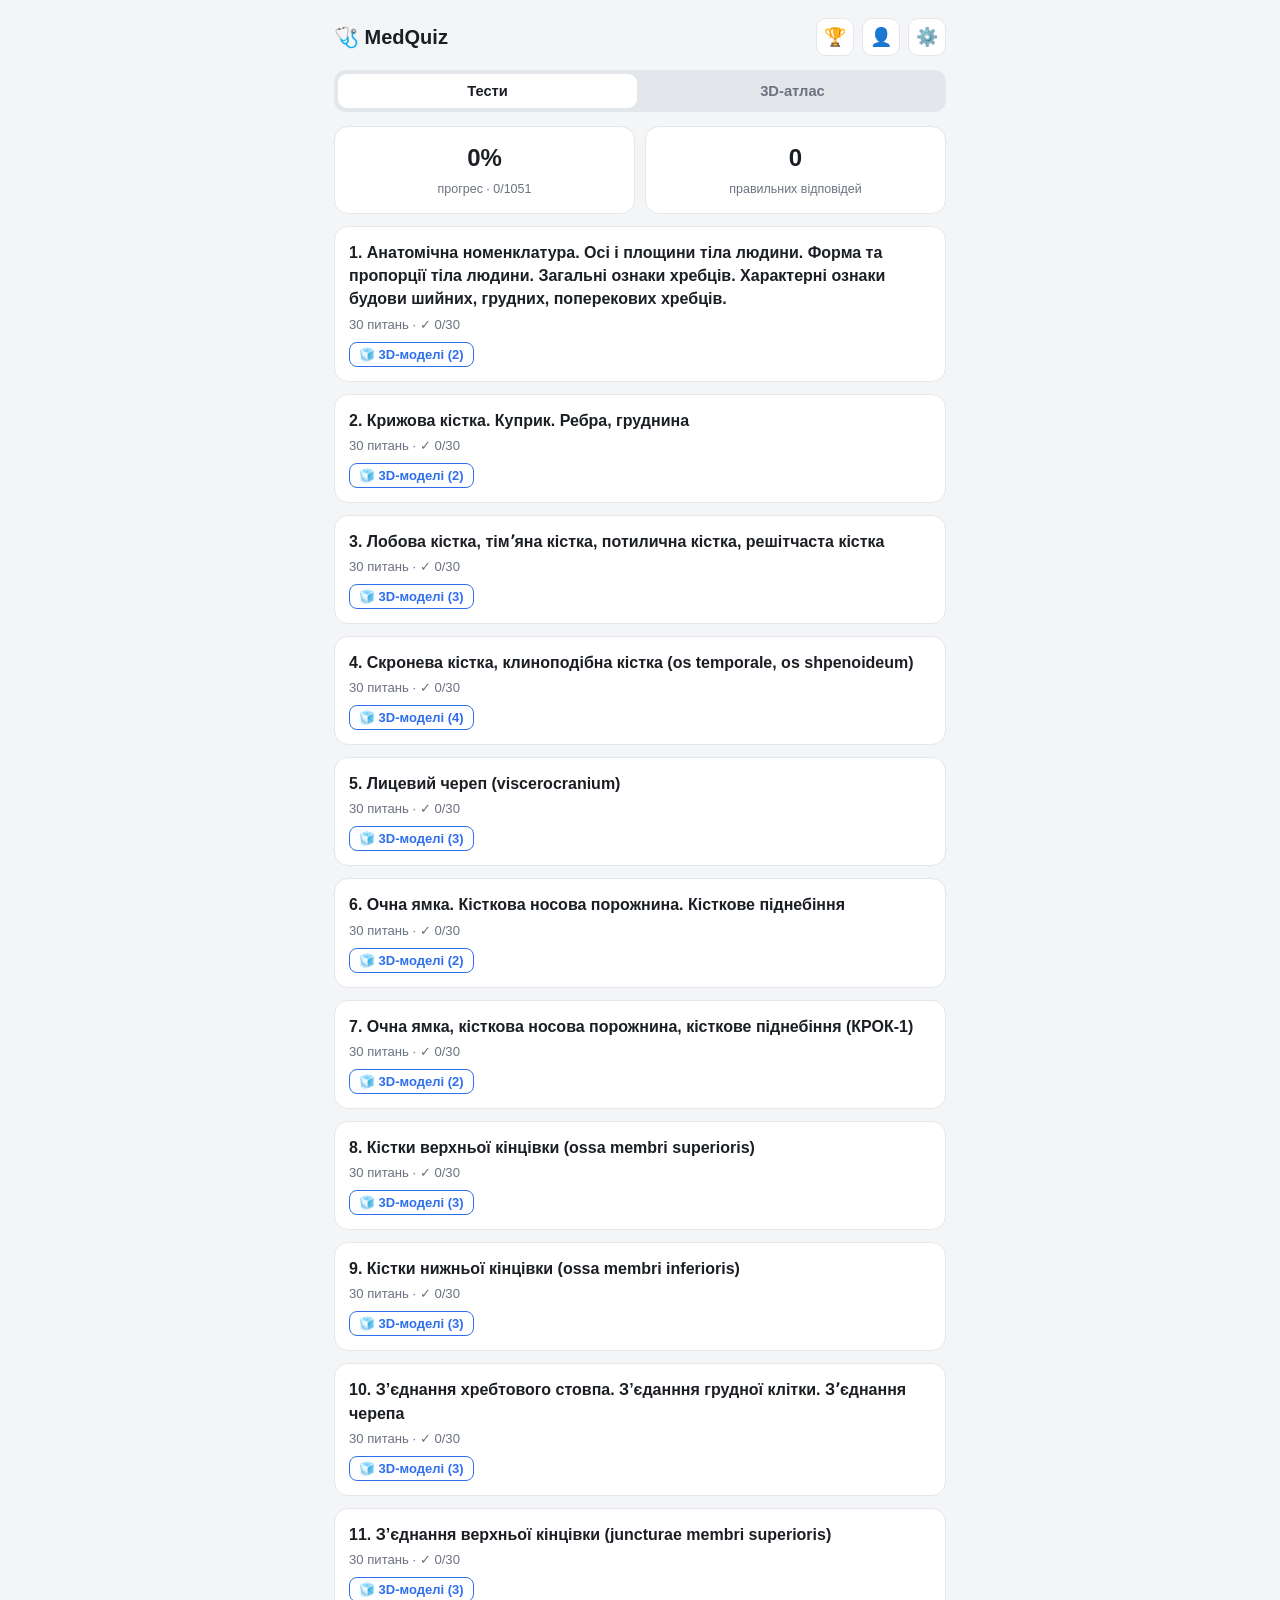
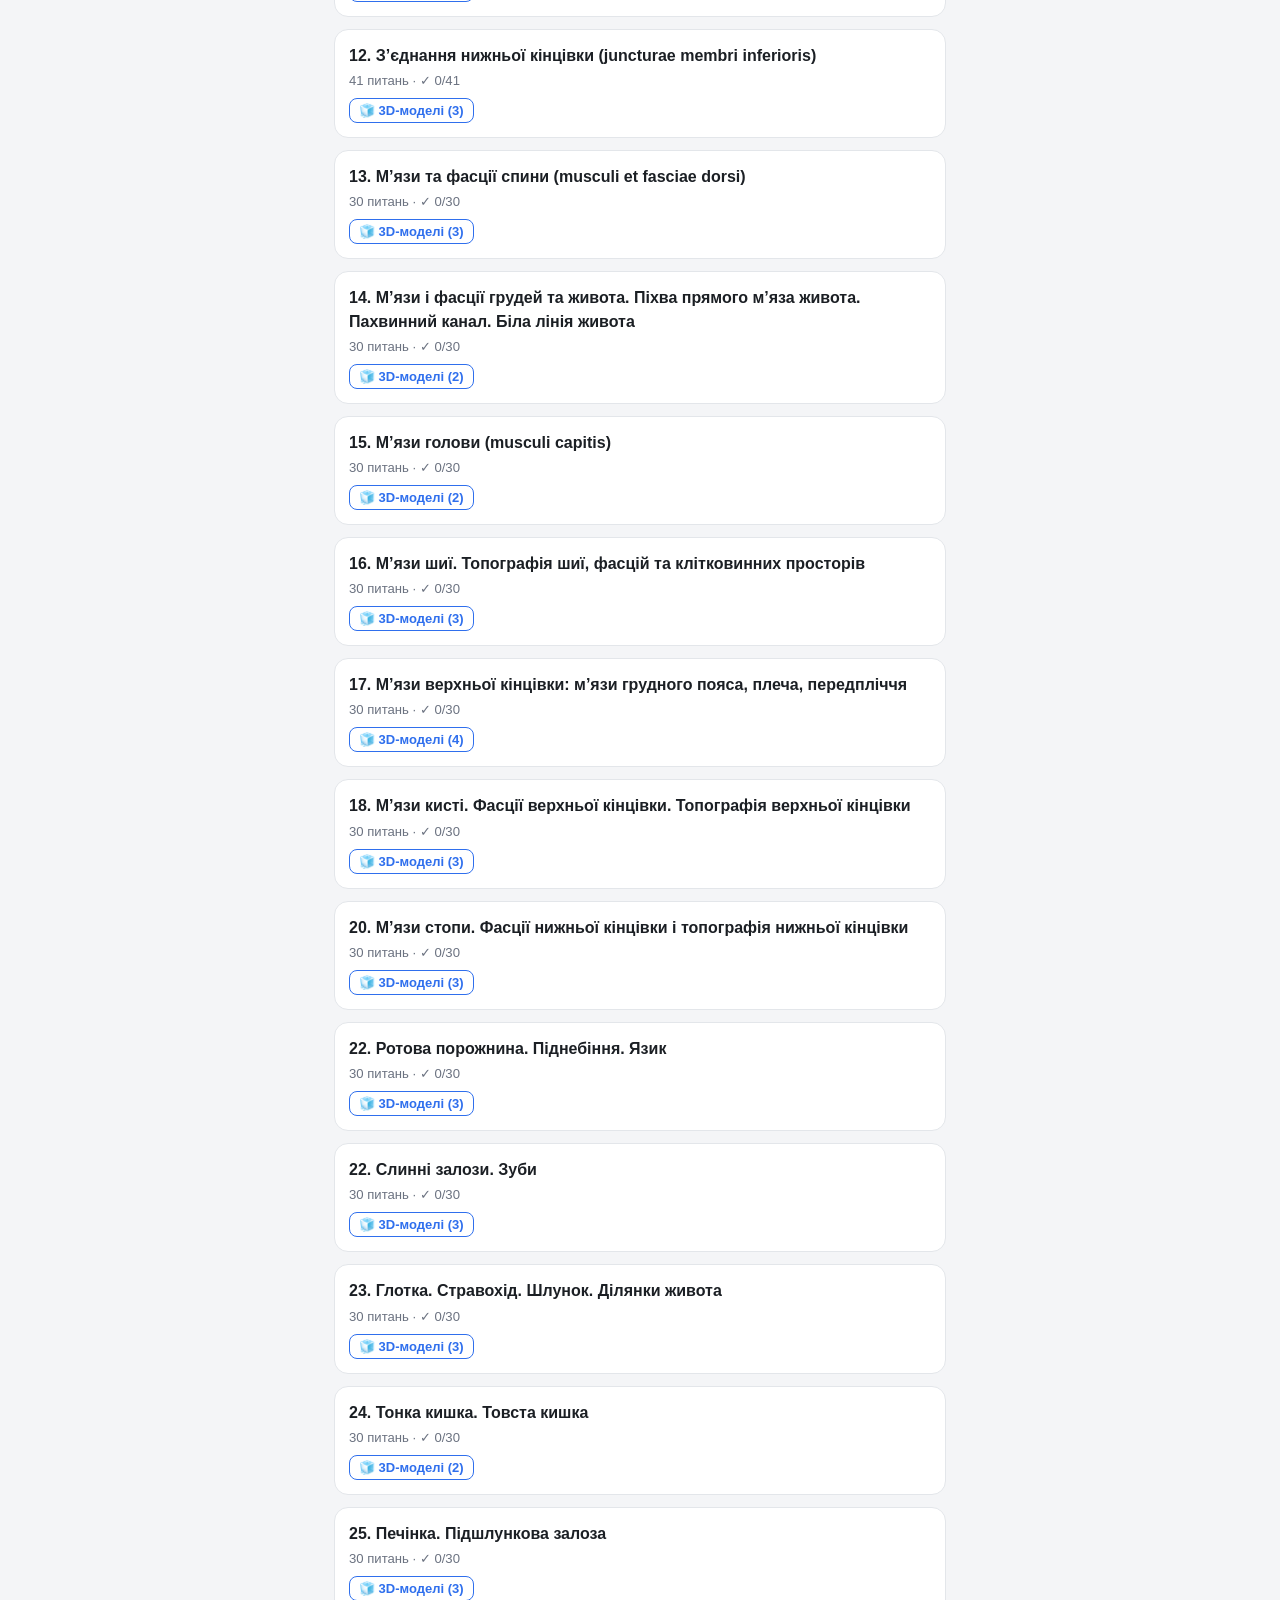
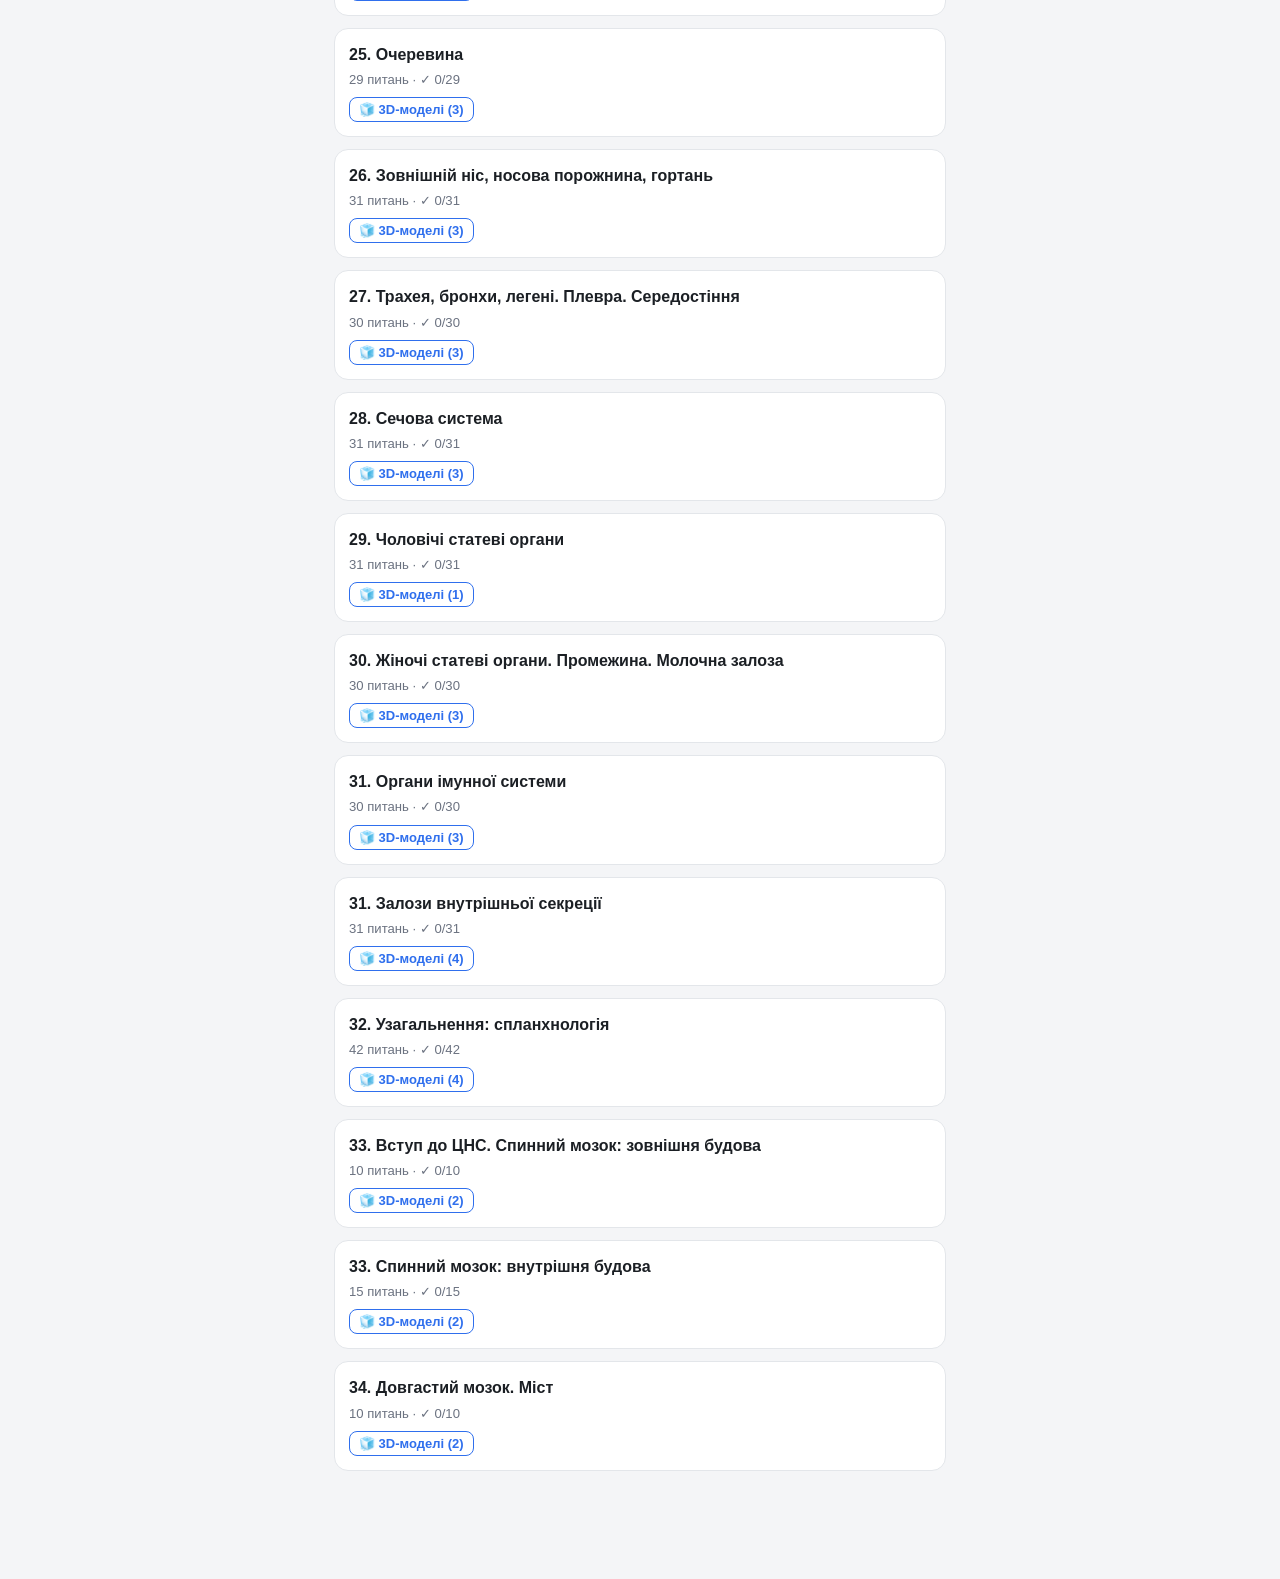
==== commit 66fa4650: "Add files via upload" ====
--- a/index.html
+++ b/index.html
@@ -106,8 +106,8 @@
 <div id="viewer"><div class="vt"><b id="vTitle"></b><button onclick="openExt()" id="vExt"></button><button onclick="closeViewer()">✕</button></div><iframe id="vFrame" allow="autoplay; fullscreen; xr-spatial-tracking" allowfullscreen></iframe><div class="vc" id="vCredit"></div></div>
 <div id="toast"></div>
 <script>
-const DATA = [{"id": "topic1", "title": "1. Анатомічна номенклатура. Осі і площини тіла людини. Форма та пропорції тіла людини. Загальні ознаки хребців. Характерні ознаки будови шийних, грудних, поперекових хребців.", "tr": {"ru": "1. Анатомическая номенклатура. Оси и плоскости тела человека. Форма и пропорции тела человека. Общие признаки позвонков. Характерные признаки строения шейных, грудных, поясничных позвонков.", "en": "1. Anatomical nomenclature. Axes and planes of the human body. Body shape and proportions. General features of vertebrae. Characteristic features of cervical, thoracic and lumbar vertebrae."}, "questions": [{"n": "1.1", "q": "Тіло людини складається з семи основних частин: голови, шиї, тулуба, верхніх та нижніх кінцівок. Який варіант вказує латинською послідовно сім частин тіла людини зверху вниз?", "o": ["Caput, collum, truncus, membri superiores et inferiores.", "Caput, thorax, abdomen, membri superiores et inferiores.", "Cranium, thorax, abdomen, membri superiores et inferiores.", "Caput, truncus, membri superiores et inferiores.", "Collum, abdomen, membri superiores et inferiores."], "a": [0], "e": ["Усі сім частин у правильному порядку зверху вниз: голова, шия, тулуб, верхні та нижні кінцівки.", "Thorax (груди) і abdomen (живіт) — це відділи тулуба, а не окремі частини тіла; шию пропущено.", "Cranium — це череп, а не голова; thorax і abdomen — відділи тулуба.", "Пропущено шию (collum), тому частин менше, ніж сім.", "Пропущено голову (caput); abdomen — лише відділ тулуба."], "tr": {"ru": {"q": "Тело человека состоит из семи основных частей: головы, шеи, туловища, верхних и нижних конечностей. Какой вариант указывает на латыни последовательно семь частей тела человека сверху вниз?", "o": ["Caput, collum, truncus, membri superiores et inferiores.", "Caput, thorax, abdomen, membri superiores et inferiores.", "Cranium, thorax, abdomen, membri superiores et inferiores.", "Caput, truncus, membri superiores et inferiores.", "Collum, abdomen, membri superiores et inferiores."], "e": ["Все семь частей в правильном порядке сверху вниз: голова, шея, туловище, верхние и нижние конечности.", "Thorax (грудь) и abdomen (живот) — отделы туловища, а не отдельные части тела; шея пропущена.", "Cranium — это череп, а не голова; thorax и abdomen — отделы туловища.", "Пропущена шея (collum), поэтому частей меньше семи.", "Пропущена голова (caput); abdomen — лишь отдел туловища."]}, "en": {"q": "The human body consists of seven main parts: head, neck, trunk, upper and lower limbs. Which option lists in Latin, in order from top to bottom, the seven parts of the human body?", "o": ["Caput, collum, truncus, membri superiores et inferiores.", "Caput, thorax, abdomen, membri superiores et inferiores.", "Cranium, thorax, abdomen, membri superiores et inferiores.", "Caput, truncus, membri superiores et inferiores.", "Collum, abdomen, membri superiores et inferiores."], "e": ["All seven parts in the correct top-to-bottom order: head, neck, trunk, upper and lower limbs.", "Thorax (chest) and abdomen are regions of the trunk, not separate body parts; the neck is missing.", "Cranium is the skull, not the head; thorax and abdomen are regions of the trunk.", "The neck (collum) is missing, so there are fewer than seven parts.", "The head (caput) is missing; abdomen is only a region of the trunk."]}}}, {"n": "1.2", "q": "Під час падіння на сходах жінка 60 років травмувала нижню кінцівку. Яким терміном анатомічної номенклатури називається латинською мовою вислів «нижній»?", "o": ["Inferior.", "Superior.", "Cranialis.", "Internus.", "Distalis."], "a": [0], "e": ["Inferior — «нижній», протилежний до superior (верхній).", "Superior означає «верхній» — протилежне до потрібного.", "Cranialis — «черепний», тобто напрямок до голови (догори).", "Internus — «внутрішній» (ближче до порожнини), а не нижній.", "Distalis — «дальній» від початку кінцівки або тулуба."], "tr": {"ru": {"q": "При падении на лестнице женщина 60 лет травмировала нижнюю конечность. Каким термином анатомической номенклатуры называется на латыни выражение «нижний»?", "o": ["Inferior.", "Superior.", "Cranialis.", "Internus.", "Distalis."], "e": ["Inferior — «нижний», противоположный superior (верхний).", "Superior означает «верхний» — противоположное нужному.", "Cranialis — «черепной», т.е. направление к голове (вверх).", "Internus — «внутренний» (ближе к полости), а не нижний.", "Distalis — «дистальный», дальний от начала конечности или туловища."]}, "en": {"q": "A 60-year-old woman injured her lower limb falling on the stairs. Which term of anatomical nomenclature is the Latin for 'lower'?", "o": ["Inferior.", "Superior.", "Cranialis.", "Internus.", "Distalis."], "e": ["Inferior means 'lower', the opposite of superior (upper).", "Superior means 'upper' — the opposite of what is asked.", "Cranialis means 'cranial', i.e. towards the head (upwards).", "Internus means 'internal' (closer to a cavity), not lower.", "Distalis means 'distal', farther from the root of a limb or the trunk."]}}}, {"n": "1.3", "q": "У чоловіка 56 років, що хворіє на менінгіт лікар виявив позитивний симптом Керніга: неможливість розігнути нижню кінцівку в колінному суглобі, коли вона зігнута в кульшовому. Навколо якої осі виконує людина такі рухи, як «згинання» та «розгинання»?", "o": ["Axis frontalia.", "Axis sagittalia.", "Axis verticalia.", "Axis verticalia et axis sagittalia.", "Axis frontalia et axis verticalis."], "a": [0], "e": ["Згинання і розгинання виконуються навколо фронтальної осі (axis frontalis), що йде справа наліво.", "Навколо сагітальної осі (спереду назад) виконуються відведення і приведення.", "Навколо вертикальної осі виконується обертання (ротація).", "Вертикальна вісь відповідає за обертання, сагітальна — за відведення; згинання вони не забезпечують.", "Вертикальна вісь потрібна для обертання; правильна лише фронтальна."], "tr": {"ru": {"q": "У мужчины 56 лет, больного менингитом, врач выявил положительный симптом Кернига: невозможность разогнуть нижнюю конечность в коленном суставе, когда она согнута в тазобедренном. Вокруг какой оси человек выполняет такие движения, как «сгибание» и «разгибание»?", "o": ["Axis frontalia.", "Axis sagittalia.", "Axis verticalia.", "Axis verticalia et axis sagittalia.", "Axis frontalia et axis verticalis."], "e": ["Сгибание и разгибание выполняются вокруг фронтальной оси (axis frontalis), идущей справа налево.", "Вокруг сагиттальной оси (спереди назад) выполняются отведение и приведение.", "Вокруг вертикальной оси выполняется вращение (ротация).", "Вертикальная ось отвечает за вращение, сагиттальная — за отведение; сгибание они не обеспечивают.", "Вертикальная ось нужна для вращения; правильна только фронтальная."]}, "en": {"q": "A 56-year-old man with meningitis has a positive Kernig's sign: he cannot extend the lower limb at the knee when it is flexed at the hip. Around which axis are movements such as 'flexion' and 'extension' performed?", "o": ["Axis frontalia.", "Axis sagittalia.", "Axis verticalia.", "Axis verticalia et axis sagittalia.", "Axis frontalia et axis verticalis."], "e": ["Flexion and extension occur around the frontal axis (axis frontalis), running from right to left.", "Around the sagittal axis (front to back) abduction and adduction occur.", "Around the vertical axis rotation occurs.", "The vertical axis is for rotation and the sagittal for abduction; neither gives flexion.", "The vertical axis is for rotation; only the frontal axis is correct."]}}}, {"n": "1.4", "q": "У чоловіка під час дослідження виявлена пухлина правої півкулі великого мозку. Яка площина ділить тіло людини навпіл, на праву і ліву половини?", "o": ["Planum parasagittalia.", "Planum horizontalia.", "Planum frontalia.", "Planum medianum.", "Planum paramedianum."], "a": [3], "e": ["Серединна (медіанна) площина ділить тіло на праву і ліву половини.", "Парасагітальні площини паралельні серединній, але не проходять посередині тіла.", "Горизонтальна площина ділить тіло на верхню і нижню частини.", "Фронтальна площина ділить тіло на передню і задню частини.", "Парамедіанна — це інша назва площини, паралельної до серединної, а не самої середини."], "tr": {"ru": {"q": "У мужчины при обследовании выявлена опухоль правого полушария большого мозга. Какая плоскость делит тело человека пополам, на правую и левую половины?", "o": ["Planum parasagittalia.", "Planum horizontalia.", "Planum frontalia.", "Planum medianum.", "Planum paramedianum."], "e": ["Срединная (медианная) плоскость делит тело на правую и левую половины.", "Парасагиттальные плоскости параллельны срединной, но не проходят посередине тела.", "Горизонтальная плоскость делит тело на верхнюю и нижнюю части.", "Фронтальная плоскость делит тело на переднюю и заднюю части.", "Парамедианная — другое название плоскости, параллельной срединной, а не самой середины."]}, "en": {"q": "A tumour of the right cerebral hemisphere was found in a man. Which plane divides the human body in half into right and left halves?", "o": ["Planum parasagittalia.", "Planum horizontalia.", "Planum frontalia.", "Planum medianum.", "Planum paramedianum."], "e": ["The median plane divides the body into right and left halves.", "Parasagittal planes are parallel to the median plane but do not pass through the middle of the body.", "The horizontal plane divides the body into upper and lower parts.", "The frontal plane divides the body into anterior and posterior parts.", "Paramedian is another name for a plane parallel to the median, not the midline itself."]}}}, {"n": "1.5", "q": "У чоловіка 29 років ушкоджена стінка загальної сонної артерії. Для зупинки кровотечі цю артерію необхідно притиснути до сонного горбка шийного хребця. Який шийний хребець має сонний горбок?", "o": ["I.", "II.", "III.", "IV", "VI."], "a": [4], "e": ["У I шийного хребця (атланта) немає сонного горбка, бо в нього немає тіла.", "У II шийного хребця (осьового) немає сонного горбка.", "У III шийного хребця сонного горбка немає.", "Сонний горбок найвиражений на VI хребці; у IV хребця такого горбка немає.", "Сонний горбок (Chassaignac) — на передньому горбку поперечного відростка VI шийного хребця; до нього притискають сонну артерію."], "tr": {"ru": {"q": "У мужчины 29 лет повреждена стенка общей сонной артерии. Для остановки кровотечения эту артерию необходимо прижать к сонному бугорку шейного позвонка. Какой шейный позвонок имеет сонный бугорок?", "o": ["I.", "II.", "III.", "IV", "VI."], "e": ["У I шейного позвонка (атланта) нет сонного бугорка, так как у него нет тела.", "У II шейного позвонка (осевого) нет сонного бугорка.", "У III шейного позвонка сонного бугорка нет.", "Сонный бугорок наиболее выражен на VI позвонке; у IV позвонка такого бугорка нет.", "Сонный бугорок (Шассеньяка) — на переднем бугорке поперечного отростка VI шейного позвонка; к нему прижимают сонную артерию."]}, "en": {"q": "A 29-year-old man has an injured wall of the common carotid artery. To stop the bleeding, the artery must be pressed against the carotid tubercle of a cervical vertebra. Which cervical vertebra has the carotid tubercle?", "o": ["I.", "II.", "III.", "IV", "VI."], "e": ["The 1st cervical vertebra (atlas) has no carotid tubercle because it has no body.", "The 2nd cervical vertebra (axis) has no carotid tubercle.", "The 3rd cervical vertebra has no carotid tubercle.", "The carotid tubercle is most prominent on C6; C4 has no such tubercle.", "The carotid (Chassaignac's) tubercle is the anterior tubercle of the transverse process of C6; the carotid artery is pressed against it."]}}}, {"n": "1.6", "q": "До лікаря-невролога звернувся чоловік 48 років зі скаргами на біль в шийному відділі хребтового стовпа. Рентгенологічно виявлені метастази в тілах двох верхніх шийних хребців. Тіла яких шийних хребців уражені метастазами?", "o": ["I і II.", "II і III.", "III і IV.", "IV і V.", "IV і VI."], "a": [1], "e": ["У I шийного хребця (атланта) тіла немає, тому «I і II» не можуть бути двома верхніми тілами.", "Тіло є з II хребця (його зуб — це «тіло атланта»), тому два верхніх тіла — II і III.", "Тіла III і IV — не найвищі; вище розташоване тіло II.", "Тіла IV і V розташовані нижче, а не серед двох верхніх.", "Тіла IV і VI не є двома верхніми; до того ж вони не сусідні."], "tr": {"ru": {"q": "К врачу-неврологу обратился мужчина 48 лет с жалобами на боль в шейном отделе позвоночного столба. Рентгенологически выявлены метастазы в телах двух верхних шейных позвонков. Тела каких шейных позвонков поражены метастазами?", "o": ["I и II.", "II и III.", "III и IV.", "IV и V.", "IV и VI."], "e": ["У I шейного позвонка (атланта) тела нет, поэтому «I и II» не могут быть двумя верхними телами.", "Тело есть начиная со II позвонка (его зуб — это «тело атланта»), поэтому два верхних тела — II и III.", "Тела III и IV — не самые верхние; выше расположено тело II.", "Тела IV и V расположены ниже, а не среди двух верхних.", "Тела IV и VI не являются двумя верхними; к тому же они не соседние."]}, "en": {"q": "A 48-year-old man complains of pain in the cervical spine. X-ray shows metastases in the bodies of the two upper cervical vertebrae. The bodies of which cervical vertebrae are affected?", "o": ["I and II.", "II and III.", "III and IV.", "IV and V.", "IV and VI."], "e": ["C1 (atlas) has no body, so 'I and II' cannot be the two upper bodies.", "Bodies start from C2 (its dens is the 'body of the atlas'), so the two upper bodies are C2 and C3.", "C3 and C4 are not the highest; the body of C2 is above them.", "C4 and C5 lie lower, not among the two upper ones.", "C4 and C6 are not the two upper ones and are not even adjacent."]}}}, {"n": "1.7", "q": "У травматологічне відділення лікарні каретою швидкої медичної допомоги доставлено жінку з травмою грудного відділу хребтового стовпа. При рентгенологічному обстеженні виявлено ушкодження відростків V грудного хребця, які розташовані у лобовій площині. Які відростки грудного хребця розташовані у лобовій площині?", "o": ["Processus transversus.", "Processus spinosus.", "Processus transversus et processus spinosus.", "Processus transversus et processus articularis inferior.", "Processus articularis superior et processus articularis inferior."], "a": [4], "e": ["Поперечні відростки грудних хребців спрямовані назовні й дещо назад, а не лежать у лобовій площині як суглобові.", "Остистий відросток спрямований у сагітальній площині.", "Поєднання поперечного й остистого відростків не відповідає лобовій площині.", "Нижній суглобовий відросток правильний, але поперечний відросток у фронтальній площині не лежить.", "Суглобові відростки грудних хребців розташовані у лобовій (фронтальній) площині."], "tr": {"ru": {"q": "В травматологическое отделение больницы каретой скорой помощи доставлена женщина с травмой грудного отдела позвоночного столба. При рентгенологическом обследовании выявлено повреждение отростков V грудного позвонка, которые расположены во фронтальной плоскости. Какие отростки грудного позвонка расположены во фронтальной плоскости?", "o": ["Processus transversus.", "Processus spinosus.", "Processus transversus et processus spinosus.", "Processus transversus et processus articularis inferior.", "Processus articularis superior et processus articularis inferior."], "e": ["Поперечные отростки грудных позвонков направлены кнаружи и несколько назад, а не лежат во фронтальной плоскости, как суставные.", "Остистый отросток направлен в сагиттальной плоскости.", "Сочетание поперечного и остистого отростков не соответствует фронтальной плоскости.", "Нижний суставной отросток верен, но поперечный отросток во фронтальной плоскости не лежит.", "Суставные отростки грудных позвонков расположены во фронтальной плоскости."]}, "en": {"q": "A woman with a thoracic spine injury was brought to the trauma department. X-ray shows damage to the processes of T5 that lie in the frontal plane. Which processes of a thoracic vertebra lie in the frontal plane?", "o": ["Processus transversus.", "Processus spinosus.", "Processus transversus et processus spinosus.", "Processus transversus et processus articularis inferior.", "Processus articularis superior et processus articularis inferior."], "e": ["Transverse processes of thoracic vertebrae point laterally and somewhat backwards; they do not lie in the frontal plane like the articular ones.", "The spinous process lies in the sagittal plane.", "The combination of transverse and spinous processes does not correspond to the frontal plane.", "The inferior articular process is correct, but the transverse process does not lie in the frontal plane.", "The articular processes of thoracic vertebrae lie in the frontal plane."]}}}, {"n": "1.8", "q": "Під час падіння на сходах жінка 69 років травмувала кістки стопи. Яким терміном в анатомічній номенклатурі називається латинською мовою вислів «найвіддаленіший від тулуба»?", "o": ["Inferior.", "Proximlis.", "Cranialis.", "Internus.", "Distalis."], "a": [4], "e": ["Inferior — «нижній», а не «найвіддаленіший від тулуба».", "Proximalis — «ближній» до тулуба, протилежний до дальнього.", "Cranialis — «черепний», у напрямку голови.", "Internus — «внутрішній», стосується положення відносно порожнини.", "Distalis — «дальній», найвіддаленіший від тулуба (стопа дальша за стегно)."], "tr": {"ru": {"q": "При падении на лестнице женщина 69 лет травмировала кости стопы. Каким термином в анатомической номенклатуре называется на латыни выражение «наиболее удалённый от туловища»?", "o": ["Inferior.", "Proximlis.", "Cranialis.", "Internus.", "Distalis."], "e": ["Inferior — «нижний», а не «наиболее удалённый от туловища».", "Proximalis — «проксимальный», ближний к туловищу, противоположный дистальному.", "Cranialis — «черепной», в направлении головы.", "Internus — «внутренний», относится к положению относительно полости.", "Distalis — «дистальный», наиболее удалённый от туловища (стопа дистальнее бедра)."]}, "en": {"q": "A 69-year-old woman injured the bones of her foot falling on the stairs. Which term of anatomical nomenclature is the Latin for 'farthest from the trunk'?", "o": ["Inferior.", "Proximlis.", "Cranialis.", "Internus.", "Distalis."], "e": ["Inferior means 'lower', not 'farthest from the trunk'.", "Proximalis means 'proximal', closer to the trunk — the opposite of distal.", "Cranialis means 'cranial', towards the head.", "Internus means 'internal', relative to a cavity.", "Distalis means 'distal', farthest from the trunk (the foot is distal to the thigh)."]}}}, {"n": "1.9", "q": "Під час тренування баскетболіст 23 років травмував зв’язки, розташовані в порожнині колінного суглоба. Яким терміном в анатомічній номенклатурі називається латинською термін «внутрішній»?", "o": ["Externus.", "Proximlis.", "Cranialis.", "Internus.", "Distalis."], "a": [3], "e": ["Externus — «зовнішній», протилежний до внутрішнього.", "Proximalis — «ближній» до тулуба.", "Cranialis — «черепний», тобто ближчий до голови.", "Internus — «внутрішній», розташований ближче до порожнини (зв'язки всередині суглоба).", "Distalis — «дальній» від тулуба."], "tr": {"ru": {"q": "Во время тренировки баскетболист 23 лет травмировал связки, расположенные в полости коленного сустава. Каким термином в анатомической номенклатуре называется на латыни термин «внутренний»?", "o": ["Externus.", "Proximlis.", "Cranialis.", "Internus.", "Distalis."], "e": ["Externus — «наружный», противоположный внутреннему.", "Proximalis — «проксимальный», ближний к туловищу.", "Cranialis — «черепной», т.е. ближе к голове.", "Internus — «внутренний», расположенный ближе к полости (связки внутри сустава).", "Distalis — «дистальный», дальний от туловища."]}, "en": {"q": "During training a 23-year-old basketball player injured ligaments inside the knee joint cavity. Which term of anatomical nomenclature is the Latin for 'internal'?", "o": ["Externus.", "Proximlis.", "Cranialis.", "Internus.", "Distalis."], "e": ["Externus means 'external', the opposite of internal.", "Proximalis means 'proximal', closer to the trunk.", "Cranialis means 'cranial', closer to the head.", "Internus means 'internal', closer to a cavity (ligaments inside the joint).", "Distalis means 'distal', farther from the trunk."]}}}, {"n": "1.10", "q": "У лікарню госпіталізований чоловік 48 років зі скаргами на біль в шийному відділі хребта. Рентгенологічно виявлено перелом шийного хребця, який має дві дуги – коротку передню дугу, arcus anterior, та довгу задню дугу, arcus posterior, що з’єднані між собою бічними масами. Який шийний хребець ушкоджений?", "o": ["І.", "IІ.", "III.", "VІ.", "VІІ."], "a": [0], "e": ["Атлант (I шийний) не має тіла, а складається з передньої та задньої дуг, з'єднаних бічними масами.", "Осьовий хребець (II) має тіло і зуб, а не передню та задню дуги.", "У III хребця є тіло і розвинений остистий відросток, а дуг атланта немає.", "У VI хребця є тіло та сонний горбок, а передньої дуги немає.", "VII хребець має довгий остистий відросток («виступаючий»), а не дві дуги."], "tr": {"ru": {"q": "В больницу госпитализирован мужчина 48 лет с жалобами на боль в шейном отделе позвоночника. Рентгенологически выявлен перелом шейного позвонка, который имеет две дуги — короткую переднюю дугу, arcus anterior, и длинную заднюю дугу, arcus posterior, соединённые между собой латеральными массами. Какой шейный позвонок повреждён?", "o": ["І.", "IІ.", "III.", "VІ.", "VІІ."], "e": ["Атлант (I шейный) не имеет тела и состоит из передней и задней дуг, соединённых латеральными массами.", "Осевой позвонок (II) имеет тело и зуб, а не переднюю и заднюю дуги.", "У III позвонка есть тело и развитый остистый отросток, а дуг атланта нет.", "У VI позвонка есть тело и сонный бугорок, а передней дуги нет.", "VII позвонок имеет длинный остистый отросток («выступающий»), а не две дуги."]}, "en": {"q": "A 48-year-old man with neck pain was admitted. X-ray shows a fracture of a cervical vertebra that has two arches — a short anterior arch, arcus anterior, and a long posterior arch, arcus posterior, joined by lateral masses. Which cervical vertebra is injured?", "o": ["І.", "IІ.", "III.", "VІ.", "VІІ."], "e": ["The atlas (C1) has no body and consists of anterior and posterior arches joined by lateral masses.", "The axis (C2) has a body and a dens, not anterior and posterior arches.", "C3 has a body and a developed spinous process, not the arches of the atlas.", "C6 has a body and a carotid tubercle, no anterior arch.", "C7 has a long spinous process (vertebra prominens), not two arches."]}}}, {"n": "1.11", "q": "До лікаря-невролога звернувся чоловік 48 років зі скаргами на біль в шийному відділі хребта, запаморочення. Рентгенологічно виявлено метастази в шийному хребці, на поверхні дуги якого є недорозвинений остистий відросток – задній горбок та парна борозна хребтової артерії, sulcus a. vertebralis. Який шийний хребець ушкоджений?", "o": ["І.", "IІ.", "III.", "VІ.", "VІІ."], "a": [0], "e": ["На задній дузі атланта є задній горбок (замість остистого відростка) та борозна хребтової артерії.", "У II хребця є зуб і добре розвинений роздвоєний остистий відросток.", "У III хребця є тіло і короткий роздвоєний остистий відросток.", "У VI хребця є тіло та сонний горбок, остистий відросток розвинений.", "VII хребець має довгий нероздвоєний остистий відросток."], "tr": {"ru": {"q": "К врачу-неврологу обратился мужчина 48 лет с жалобами на боль в шейном отделе позвоночника, головокружение. Рентгенологически выявлены метастазы в шейном позвонке, на поверхности дуги которого есть недоразвитый остистый отросток — задний бугорок и парная борозда позвоночной артерии, sulcus a. vertebralis. Какой шейный позвонок повреждён?", "o": ["І.", "IІ.", "III.", "VІ.", "VІІ."], "e": ["На задней дуге атланта есть задний бугорок (вместо остистого отростка) и борозда позвоночной артерии.", "У II позвонка есть зуб и хорошо развитый раздвоенный остистый отросток.", "У III позвонка есть тело и короткий раздвоенный остистый отросток.", "У VI позвонка есть тело и сонный бугорок, остистый отросток развит.", "VII позвонок имеет длинный нераздвоенный остистый отросток."]}, "en": {"q": "A 48-year-old man complains of neck pain and dizziness. X-ray shows metastases in a cervical vertebra whose arch bears a rudimentary spinous process — the posterior tubercle — and a paired groove for the vertebral artery, sulcus a. vertebralis. Which cervical vertebra is affected?", "o": ["І.", "IІ.", "III.", "VІ.", "VІІ."], "e": ["The posterior arch of the atlas has a posterior tubercle (instead of a spinous process) and a groove for the vertebral artery.", "C2 has a dens and a well-developed bifid spinous process.", "C3 has a body and a short bifid spinous process.", "C6 has a body and a carotid tubercle; its spinous process is developed.", "C7 has a long non-bifid spinous process."]}}}, {"n": "1.12", "q": "У травматологічне відділення каретою швидкої медичної допомоги доставлено жінку 30 років з травмою хребтового стовпа. При рентгенологічному обстеженні виявлено ушкодження хребця: остистий відросток у нього найдовший, потовщений та нероздвоєний; відсутні передній та задній горбки на поперечних відростках; відсутній поперечний отвір на поперечному відростку. Який хребець ушкоджений?", "o": ["І.", "IІ.", "III.", "IV.", "VІІ."], "a": [4], "e": ["Хребець з найдовшим, потовщеним нероздвоєним остистим відростком — VII шийний (vertebra prominens); його поперечний отвір малий, а горбки слабко виражені.", "Атлант не має остистого відростка взагалі.", "Осьовий хребець має роздвоєний остистий відросток і зуб.", "У III хребця остистий відросток короткий і роздвоєний.", "У IV хребця остистий відросток короткий і роздвоєний; найдовший — у VII."], "tr": {"ru": {"q": "В травматологическое отделение каретой скорой помощи доставлена женщина 30 лет с травмой позвоночного столба. При рентгенологическом обследовании выявлено повреждение позвонка: остистый отросток у него самый длинный, утолщённый и нераздвоенный; отсутствуют передний и задний бугорки на поперечных отростках; отсутствует поперечное отверстие на поперечном отростке. Какой позвонок повреждён?", "o": ["І.", "IІ.", "III.", "IV.", "VІІ."], "e": ["Позвонок с самым длинным, утолщённым нераздвоенным остистым отростком — VII шейный (vertebra prominens); его поперечное отверстие малое, а бугорки слабо выражены.", "Атлант вообще не имеет остистого отростка.", "Осевой позвонок имеет раздвоенный остистый отросток и зуб.", "У III позвонка остистый отросток короткий и раздвоенный.", "У IV позвонка остистый отросток короткий и раздвоенный; самый длинный — у VII."]}, "en": {"q": "A 30-year-old woman with a spinal injury was brought by ambulance. X-ray shows damage to a vertebra whose spinous process is the longest, thickened and non-bifid; the transverse processes lack anterior and posterior tubercles; there is no transverse foramen. Which vertebra is injured?", "o": ["І.", "IІ.", "III.", "IV.", "VІІ."], "e": ["The vertebra with the longest, thickened, non-bifid spinous process is C7 (vertebra prominens); its transverse foramen is small and its tubercles are weak.", "The atlas has no spinous process at all.", "The axis has a bifid spinous process and a dens.", "C3 has a short bifid spinous process.", "C4 has a short bifid spinous process; the longest belongs to C7."]}}}, {"n": "1.13", "q": "Під час МРТ-обстеження пацієнта лікар у гіпофізі виділяє дві частки – lobus anterior et lobus posterior. Які площини використовує лікар для визначення анатомічних термінів «anterior» і «posterior»?", "o": ["Plana sagittalia.", "Planum coronalia.", "Plana horisontalia.", "Plana transversa.", "Planum paramedianum."], "a": [1], "e": ["Сагітальні площини ділять тіло на праву і ліву частини, а не на передню і задню.", "Термін «anterior/posterior» (передній/задній) визначають відносно фронтальної (лобової) площини.", "Горизонтальна площина визначає терміни «верхній» і «нижній».", "Поперечна (горизонтальна) площина визначає верхній/нижній, а не передній/задній.", "Парамедіанна площина — це сагітальна площина поруч із серединною."], "tr": {"ru": {"q": "Во время МРТ-обследования пациента врач в гипофизе выделяет две доли — lobus anterior et lobus posterior. Какие плоскости использует врач для определения анатомических терминов «anterior» и «posterior»?", "o": ["Plana sagittalia.", "Planum coronalia.", "Plana horisontalia.", "Plana transversa.", "Planum paramedianum."], "e": ["Сагиттальные плоскости делят тело на правую и левую части, а не на переднюю и заднюю.", "Термины «anterior/posterior» (передний/задний) определяют относительно фронтальной плоскости.", "Горизонтальная плоскость определяет термины «верхний» и «нижний».", "Поперечная (горизонтальная) плоскость определяет верхний/нижний, а не передний/задний.", "Парамедианная плоскость — сагиттальная плоскость рядом со срединной."]}, "en": {"q": "On MRI the doctor distinguishes two lobes of the pituitary gland — lobus anterior et lobus posterior. Which planes are used to define the anatomical terms 'anterior' and 'posterior'?", "o": ["Plana sagittalia.", "Planum coronalia.", "Plana horisontalia.", "Plana transversa.", "Planum paramedianum."], "e": ["Sagittal planes divide the body into right and left parts, not anterior and posterior.", "'Anterior/posterior' are defined relative to the frontal (coronal) plane.", "The horizontal plane defines 'superior' and 'inferior'.", "The transverse (horizontal) plane defines superior/inferior, not anterior/posterior.", "The paramedian plane is a sagittal plane next to the median one."]}}}, {"n": "1.14", "q": "Чоловік 60 років після травми плечового суглоба не може виконати відведення верхньої кінцівки від тулуба. Навколо якої осі виконує людина такі рухи, як відведення (abductio) і приведення (adductio)?", "o": ["Axis frontalis.", "Axis sagittalia.", "Axis verticalis.", "Axis transversa.", "Axis coronarium."], "a": [1], "e": ["Навколо фронтальної осі відбувається згинання та розгинання.", "Відведення (abductio) і приведення (adductio) виконуються навколо сагітальної осі, що йде спереду назад.", "Навколо вертикальної осі виконується обертання.", "Поперечна вісь у номенклатурі прирівнюється до фронтальної й відповідає за згинання/розгинання.", "Корональна вісь — інша назва фронтальної; вона для згинання і розгинання."], "tr": {"ru": {"q": "Мужчина 60 лет после травмы плечевого сустава не может выполнить отведение верхней конечности от туловища. Вокруг какой оси человек выполняет такие движения, как отведение (abductio) и приведение (adductio)?", "o": ["Axis frontalis.", "Axis sagittalia.", "Axis verticalis.", "Axis transversa.", "Axis coronarium."], "e": ["Вокруг фронтальной оси происходит сгибание и разгибание.", "Отведение (abductio) и приведение (adductio) выполняются вокруг сагиттальной оси, идущей спереди назад.", "Вокруг вертикальной оси выполняется вращение.", "Поперечная ось в номенклатуре приравнивается к фронтальной и отвечает за сгибание/разгибание.", "Корональная ось — другое название фронтальной; она для сгибания и разгибания."]}, "en": {"q": "After a shoulder injury a 60-year-old man cannot abduct the upper limb from the trunk. Around which axis are movements such as abduction (abductio) and adduction (adductio) performed?", "o": ["Axis frontalis.", "Axis sagittalia.", "Axis verticalis.", "Axis transversa.", "Axis coronarium."], "e": ["Flexion and extension occur around the frontal axis.", "Abduction and adduction occur around the sagittal axis, which runs from front to back.", "Rotation occurs around the vertical axis.", "The transverse axis is equated with the frontal one and gives flexion/extension.", "The coronal axis is another name for the frontal axis; it is for flexion and extension."]}}}, {"n": "1.15", "q": "У чоловіка 48 років, хворого на остеопороз, лікар підозрює наявність стиснення стінки правої хребтової артерії, що проходить через поперечні отвори в поперечних відростках шийних хребців. Для підтвердження діагнозу лікар запропонував зробити хворому рентгенографію тих хребців, в яких проходить хребтова артерія. В якому шийному хребці через поперечний отвір на поперечних відростках шийних хребців проходить тільки вена?", "o": ["I.", "II.", "III.", "VI.", "VII."], "a": [4], "e": ["В отворі поперечного відростка I хребця (атланта) проходить хребтова артерія з веною.", "У II хребці через поперечний отвір проходить хребтова артерія.", "У III хребці в отворі проходять артерія і вена.", "У VI хребці через отвір проходить хребтова артерія (артерія входить саме в нього).", "У VII хребці поперечний отвір малий: через нього проходить лише хребтова вена, а артерія — вище."], "tr": {"ru": {"q": "У мужчины 48 лет, больного остеопорозом, врач подозревает сдавление стенки правой позвоночной артерии, проходящей через поперечные отверстия в поперечных отростках шейных позвонков. Для подтверждения диагноза врач предложил сделать рентгенографию тех позвонков, в которых проходит позвоночная артерия. В каком шейном позвонке через поперечное отверстие проходит только вена?", "o": ["I.", "II.", "III.", "VI.", "VII."], "e": ["В отверстии поперечного отростка I позвонка (атланта) проходит позвоночная артерия с веной.", "Во II позвонке через поперечное отверстие проходит позвоночная артерия.", "В III позвонке в отверстии проходят артерия и вена.", "В VI позвонке через отверстие проходит позвоночная артерия (артерия входит именно в него).", "В VII позвонке поперечное отверстие малое: через него проходит только позвоночная вена, а артерия — выше."]}, "en": {"q": "In a 48-year-old man with osteoporosis the doctor suspects compression of the right vertebral artery, which passes through the transverse foramina of cervical vertebrae. Through the transverse foramen of which cervical vertebra does only a vein pass?", "o": ["I.", "II.", "III.", "VI.", "VII."], "e": ["The transverse foramen of C1 (atlas) transmits the vertebral artery and vein.", "In C2 the vertebral artery passes through the transverse foramen.", "In C3 both artery and vein pass through the foramen.", "In C6 the vertebral artery passes (the artery enters precisely here).", "C7 has a small transverse foramen: only the vertebral vein passes through it; the artery enters higher."]}}}, {"n": "1.16", "q": "Каретою швидкої медичної допомоги доставлено в лікарню жінку 47 років з травмою грудного відділу хребта. Під час рентгенологічного обстеження у хворого виявлено компресійний перелом грудного хребця, який має лише одну верхню пів’ямку для головки ребра. Тіло якого грудного хребця має лише одну верхню пів`ямку?", "o": ["I.", "II.", "X.", "XI.", "XII."], "a": [2], "e": ["I грудний хребець має цілу верхню ямку і нижню пів'ямку.", "II грудний хребець має верхню та нижню пів'ямки.", "X грудний хребець має лише верхню пів'ямку на тілі.", "XI грудний хребець має цілу ямку на тілі, а не пів'ямку.", "XII грудний хребець має цілу ямку на тілі."], "tr": {"ru": {"q": "Каретой скорой помощи доставлена в больницу женщина 47 лет с травмой грудного отдела позвоночника. При рентгенологическом обследовании выявлен компрессионный перелом грудного позвонка, который имеет лишь одну верхнюю полуямку для головки ребра. Тело какого грудного позвонка имеет лишь одну верхнюю полуямку?", "o": ["I.", "II.", "X.", "XI.", "XII."], "e": ["I грудной позвонок имеет целую верхнюю ямку и нижнюю полуямку.", "II грудной позвонок имеет верхнюю и нижнюю полуямки.", "X грудной позвонок имеет только верхнюю полуямку на теле.", "XI грудной позвонок имеет целую ямку на теле, а не полуямку.", "XII грудной позвонок имеет целую ямку на теле."]}, "en": {"q": "A 47-year-old woman with a thoracic spine injury was admitted. X-ray shows a compression fracture of a thoracic vertebra that has only one superior demifacet for a rib head. The body of which thoracic vertebra has only a superior demifacet?", "o": ["I.", "II.", "X.", "XI.", "XII."], "e": ["T1 has a complete superior facet and an inferior demifacet.", "T2 has superior and inferior demifacets.", "T10 has only a superior demifacet on its body.", "T11 has a complete facet on its body, not a demifacet.", "T12 has a complete facet on its body."]}}}, {"n": "1.17", "q": "Жінку 50 років госпіталізовано з травмою хребтового стовпа. Під час рентгенологічного обстеження виявлено компресійний перелом хребців, поперечні відростки яких розташовані у лобовій площині, біля їх основи є додатковий відросток. Остисті відростки короткі, плоскі, їх кінці стовщені, спрямовані назад. Суглобові поверхні на суглобових відростках розташовані у стріловій площині, мають соскоподібний відросток. Хребці якого відділу хребтового стовпа ушкоджені?", "o": ["С I – С II.", "С III – С VI.", "T VII – T X.", "T XI – T XII.", "L I – L V."], "a": [4], "e": ["С I–II — атлант та осьовий хребець мають особливу будову, без таких відростків.", "С III–VI — шийні хребці з поперечними отворами та роздвоєними остистими відростками.", "T VII–X — грудні хребці з суглобовими відростками у фронтальній площині та ребровими ямками.", "T XI–XII — перехідні хребці з цілими ямками й початком додаткових відростків, але суглобові поверхні ще не сагітальні.", "Поперекові хребці: поперечні відростки у фронтальній площині, додатковий відросток, суглобові поверхні у сагітальній площині, соскоподібний відросток."], "tr": {"ru": {"q": "Женщина 50 лет госпитализирована с травмой позвоночного столба. При рентгенологическом обследовании выявлен компрессионный перелом позвонков, поперечные отростки которых расположены во фронтальной плоскости, у их основания есть добавочный отросток. Остистые отростки короткие, плоские, их концы утолщены, направлены назад. Суставные поверхности на суставных отростках расположены в сагиттальной плоскости, имеют сосцевидный отросток. Позвонки какого отдела позвоночного столба повреждены?", "o": ["С I – С II.", "С III – С VI.", "T VII – T X.", "T XI – T XII.", "L I – L V."], "e": ["C I–II — атлант и осевой позвонок имеют особое строение, без таких отростков.", "C III–VI — шейные позвонки с поперечными отверстиями и раздвоенными остистыми отростками.", "T VII–X — грудные позвонки с суставными отростками во фронтальной плоскости и рёберными ямками.", "T XI–XII — переходные позвонки с целыми ямками и началом добавочных отростков, но суставные поверхности ещё не сагиттальные.", "Поясничные позвонки: поперечные отростки во фронтальной плоскости, добавочный отросток, суставные поверхности в сагиттальной плоскости, сосцевидный отросток."]}, "en": {"q": "A 50-year-old woman with a spinal injury was admitted. X-ray shows compression fractures of vertebrae whose transverse processes lie in the frontal plane with an accessory process at their base. The spinous processes are short, flat, thickened at the ends and directed backwards. The articular surfaces lie in the sagittal plane and bear a mammillary process. Which region of the spine is injured?", "o": ["С I – С II.", "С III – С VI.", "T VII – T X.", "T XI – T XII.", "L I – L V."], "e": ["C1–C2 — the atlas and axis have a special structure without such processes.", "C3–C6 — cervical vertebrae with transverse foramina and bifid spinous processes.", "T7–T10 — thoracic vertebrae with articular processes in the frontal plane and costal facets.", "T11–T12 — transitional vertebrae with complete facets and early accessory processes, but their articular surfaces are not yet sagittal.", "Lumbar vertebrae: transverse processes in the frontal plane, accessory process, articular surfaces in the sagittal plane, mammillary process."]}}}, {"n": "1.18", "q": "Чоловік 60 років після отриманої травми плечового суглоба не може виконати обертання верхньої кінцівки у плечовому суглобі. Навколо якої осі виконує людина такі рухи, як обертання «rotation»?", "o": ["Axis frontalis.", "Axis sagittalia.", "Axis verticalis.", "Axis transversa.", "Axis coronarium."], "a": [2], "e": ["Навколо фронтальної осі відбуваються згинання та розгинання.", "Навколо сагітальної осі — відведення і приведення.", "Обертання (rotatio) виконується навколо вертикальної осі.", "Поперечна вісь відповідає фронтальній і дає згинання/розгинання.", "Корональна — інша назва фронтальної осі; обертання вона не забезпечує."], "tr": {"ru": {"q": "Мужчина 60 лет после полученной травмы плечевого сустава не может выполнить вращение верхней конечности в плечевом суставе. Вокруг какой оси человек выполняет такие движения, как вращение «rotation»?", "o": ["Axis frontalis.", "Axis sagittalia.", "Axis verticalis.", "Axis transversa.", "Axis coronarium."], "e": ["Вокруг фронтальной оси происходят сгибание и разгибание.", "Вокруг сагиттальной оси — отведение и приведение.", "Вращение (rotatio) выполняется вокруг вертикальной оси.", "Поперечная ось соответствует фронтальной и даёт сгибание/разгибание.", "Корональная — другое название фронтальной оси; вращение она не обеспечивает."]}, "en": {"q": "After a shoulder injury a 60-year-old man cannot rotate the upper limb at the shoulder joint. Around which axis are movements such as 'rotation' performed?", "o": ["Axis frontalis.", "Axis sagittalia.", "Axis verticalis.", "Axis transversa.", "Axis coronarium."], "e": ["Flexion and extension occur around the frontal axis.", "Abduction and adduction occur around the sagittal axis.", "Rotation occurs around the vertical axis.", "The transverse axis corresponds to the frontal one and gives flexion/extension.", "Coronal is another name for the frontal axis; it does not provide rotation."]}}}, {"n": "1.19", "q": "У чоловіка 35 років після падіння лікар запідозрив перелом тіла грудного хребця, на тілі якого наявна ціла ямка для головки ребра та пів’ямка для головки наступного ребра. На тілі якого хребця на рентгенограмі лікар виявив характерні для хребця ознаки?", "o": ["T I.", "T II.", "T III.", "T VI.", "T VII."], "a": [0], "e": ["T I має цілу верхню ямку на тілі та нижню пів'ямку для II ребра.", "T II має верхню й нижню пів'ямки, цілої ямки на тілі немає.", "T III має верхню та нижню пів'ямки.", "T VI має верхню та нижню пів'ямки.", "T VII має верхню та нижню пів'ямки."], "tr": {"ru": {"q": "У мужчины 35 лет после падения врач заподозрил перелом тела грудного позвонка, на теле которого имеется целая ямка для головки ребра и полуямка для головки следующего ребра. На теле какого позвонка на рентгенограмме врач выявил характерные для позвонка признаки?", "o": ["T I.", "T II.", "T III.", "T VI.", "T VII."], "e": ["T I имеет целую верхнюю ямку на теле и нижнюю полуямку для II ребра.", "T II имеет верхнюю и нижнюю полуямки, целой ямки на теле нет.", "T III имеет верхнюю и нижнюю полуямки.", "T VI имеет верхнюю и нижнюю полуямки.", "T VII имеет верхнюю и нижнюю полуямки."]}, "en": {"q": "After a fall, a doctor suspects a fracture of a thoracic vertebral body that has a complete facet for a rib head and a demifacet for the head of the next rib. On the body of which vertebra did the doctor see these features on X-ray?", "o": ["T I.", "T II.", "T III.", "T VI.", "T VII."], "e": ["T1 has a complete superior facet on its body and an inferior demifacet for rib II.", "T2 has superior and inferior demifacets, no complete facet.", "T3 has superior and inferior demifacets.", "T6 has superior and inferior demifacets.", "T7 has superior and inferior demifacets."]}}}, {"n": "1.20", "q": "Каретою швидкої медичної допомоги в травматологічне відділення лікарні госпіталізовано жінку 47 років з травмою грудного відділу хребта. Під час рентгенологічного обстеження виявлено компресійний перелом грудного хребця, на тілі якого розташована тільки ціла ямка для головки ребра. Тіло якого грудного хребця має такі особливості?", "o": ["I.", "II.", "VI.", "X.", "XII."], "a": [4], "e": ["I хребець має цілу ямку і пів'ямку.", "II хребець має дві пів'ямки (верхню та нижню).", "VI хребець має дві пів'ямки.", "X хребець має лише верхню пів'ямку, а не цілу ямку.", "XII грудний хребець має лише цілу ямку для головки ребра."], "tr": {"ru": {"q": "Каретой скорой помощи в травматологическое отделение больницы госпитализирована женщина 47 лет с травмой грудного отдела позвоночника. При рентгенологическом обследовании выявлен компрессионный перелом грудного позвонка, на теле которого расположена только целая ямка для головки ребра. Тело какого грудного позвонка имеет такие особенности?", "o": ["I.", "II.", "VI.", "X.", "XII."], "e": ["I позвонок имеет целую ямку и полуямку.", "II позвонок имеет две полуямки (верхнюю и нижнюю).", "VI позвонок имеет две полуямки.", "X позвонок имеет только верхнюю полуямку, а не целую ямку.", "XII грудной позвонок имеет только целую ямку для головки ребра."]}, "en": {"q": "A 47-year-old woman with a thoracic spine injury was admitted. X-ray shows a compression fracture of a thoracic vertebra whose body has only one complete facet for a rib head. Which thoracic vertebra has these features?", "o": ["I.", "II.", "VI.", "X.", "XII."], "e": ["T1 has a complete facet and a demifacet.", "T2 has two demifacets (superior and inferior).", "T6 has two demifacets.", "T10 has only a superior demifacet, not a complete facet.", "T12 has only one complete facet for a rib head."]}}}, {"n": "1.21", "q": "У жінки 27 років травма поперекового відділу хребтового стовпа. Рентгенологічно виявлено перелом соскоподібного відростка другого поперекового хребця. На яких відростках ушкодженого хребця розміщені соскоподібні відростки?", "o": ["Processus costalis.", "Processus spinosus.", "Processus articularis inferior.", "Processus articularis superior.", "Processus articularis superior et processus articularis inferior."], "a": [3], "e": ["Реброві відростки — це зачатки ребер поперекових хребців, соскоподібних відростків на них немає.", "Остистий відросток спрямований назад; соскоподібного на ньому нема.", "На нижніх суглобових відростках соскоподібних виступів немає.", "Соскоподібні відростки (processus mammillares) розташовані на верхніх суглобових відростках поперекових хребців.", "Соскоподібні є лише на верхніх суглобових відростках, а не на обох."], "tr": {"ru": {"q": "У женщины 27 лет травма поясничного отдела позвоночного столба. Рентгенологически выявлен перелом сосцевидного отростка второго поясничного позвонка. На каких отростках повреждённого позвонка расположены сосцевидные отростки?", "o": ["Processus costalis.", "Processus spinosus.", "Processus articularis inferior.", "Processus articularis superior.", "Processus articularis superior et processus articularis inferior."], "e": ["Рёберные отростки — зачатки рёбер поясничных позвонков, сосцевидных отростков на них нет.", "Остистый отросток направлен назад; сосцевидного на нём нет.", "На нижних суставных отростках сосцевидных выступов нет.", "Сосцевидные отростки (processus mammillares) расположены на верхних суставных отростках поясничных позвонков.", "Сосцевидные есть только на верхних суставных отростках, а не на обоих."]}, "en": {"q": "A 27-year-old woman has a lumbar spine injury. X-ray shows a fracture of the mammillary process of L2. On which processes of this vertebra are the mammillary processes located?", "o": ["Processus costalis.", "Processus spinosus.", "Processus articularis inferior.", "Processus articularis superior.", "Processus articularis superior et processus articularis inferior."], "e": ["Costal processes are rudimentary ribs of lumbar vertebrae; they bear no mammillary processes.", "The spinous process points backwards; there is no mammillary process on it.", "There are no mammillary projections on the inferior articular processes.", "Mammillary processes (processus mammillares) lie on the superior articular processes of lumbar vertebrae.", "Mammillary processes are only on the superior articular processes, not on both."]}}}, {"n": "1.22", "q": "До лікаря звернувся чоловік 35 років зі скаргою на те, що ліве око не рухається присередньо. Як латиною позначається термін «присередній» – ближчий до серединної стрілової полощини?", "o": ["Proximalis.", "Distalis.", "Anterior.", "Lateralis.", "Medialis."], "a": [4], "e": ["Proximalis — «ближній» (до початку кінцівки).", "Distalis — «дальній» від початку кінцівки.", "Anterior — «передній».", "Lateralis — «бічний», тобто далі від серединної площини.", "Medialis — «присередній», ближчий до серединної площини."], "tr": {"ru": {"q": "К врачу обратился мужчина 35 лет с жалобой на то, что левый глаз не двигается медиально. Как на латыни обозначается термин «медиальный» — ближе к срединной сагиттальной плоскости?", "o": ["Proximalis.", "Distalis.", "Anterior.", "Lateralis.", "Medialis."], "e": ["Proximalis — «проксимальный» (ближе к началу конечности).", "Distalis — «дистальный», дальний от начала конечности.", "Anterior — «передний».", "Lateralis — «латеральный», т.е. дальше от срединной плоскости.", "Medialis — «медиальный», ближе к срединной плоскости."]}, "en": {"q": "A 35-year-old man complains that his left eye does not move medially. What is the Latin for 'medial' — closer to the median sagittal plane?", "o": ["Proximalis.", "Distalis.", "Anterior.", "Lateralis.", "Medialis."], "e": ["Proximalis means 'proximal' (closer to the root of a limb).", "Distalis means 'distal', farther from the root of a limb.", "Anterior means 'front'.", "Lateralis means 'lateral', i.e. farther from the median plane.", "Medialis means 'medial', closer to the median plane."]}}}, {"n": "1.23", "q": "У чоловіка 35 років діагностовано параліч лівої половини тіла, парез м’язів язика, лиця (контрактура Верніке – Манна). При цьому вогнище ураження розташоване у хворого в правій півкулі великого мозку. Відносно якої площини для позначення розташування органів застосовують терміни «лівий» і «правий»?", "o": ["Plana sagittalia.", "Plana frontalia.", "Plana horisontalia", "Plana transversalia.", "Plana paramediana."], "a": [0], "e": ["Терміни «лівий» і «правий» визначають відносно сагітальної площини.", "Фронтальна площина відповідає за «передній/задній».", "Горизонтальна площина — за «верхній/нижній».", "Поперечна (горизонтальна) площина — за «верхній/нижній».", "Парамедіанні площини — це сагітальні площини поруч із серединою, але термін не такий."], "tr": {"ru": {"q": "У мужчины 35 лет диагностирован паралич левой половины тела, парез мышц языка, лица (контрактура Вернике — Манна). При этом очаг поражения расположен у больного в правом полушарии большого мозга. Относительно какой плоскости для обозначения расположения органов применяют термины «левый» и «правый»?", "o": ["Plana sagittalia.", "Plana frontalia.", "Plana horisontalia", "Plana transversalia.", "Plana paramediana."], "e": ["Термины «левый» и «правый» определяют относительно сагиттальной плоскости.", "Фронтальная плоскость отвечает за «передний/задний».", "Горизонтальная плоскость — за «верхний/нижний».", "Поперечная (горизонтальная) плоскость — за «верхний/нижний».", "Парамедианные плоскости — сагиттальные плоскости рядом с серединой, но термин не тот."]}, "en": {"q": "A 35-year-old man has paralysis of the left half of the body and paresis of tongue and facial muscles (Wernicke–Mann contracture); the lesion is in the right cerebral hemisphere. Relative to which plane are the terms 'left' and 'right' used?", "o": ["Plana sagittalia.", "Plana frontalia.", "Plana horisontalia", "Plana transversalia.", "Plana paramediana."], "e": ["'Left' and 'right' are defined relative to the sagittal plane.", "The frontal plane defines 'anterior/posterior'.", "The horizontal plane defines 'superior/inferior'.", "The transverse (horizontal) plane defines 'superior/inferior'.", "Paramedian planes are sagittal planes near the midline, but this is not the term used."]}}}, {"n": "1.24", "q": "Жінка 25 років упала і зламала променеву кістку передпліччя в «типовому» місці. Характерною ознакою травми є неможливість виконувати обертання (rotatio). Навколо якої осі людина виконує такі рухи як обертання «rotation»?", "o": ["Axis frontalis.", "Axis sagittalia.", "Axis verticalis.", "Axis transversa.", "Axis coronarium"], "a": [2], "e": ["Навколо фронтальної осі — згинання/розгинання.", "Навколо сагітальної осі — відведення/приведення.", "Обертання (rotatio) виконується навколо вертикальної осі.", "Поперечна вісь — згинання/розгинання.", "Корональна вісь — інша назва фронтальної."], "tr": {"ru": {"q": "Женщина 25 лет упала и сломала лучевую кость предплечья в «типичном» месте. Характерным признаком травмы является невозможность выполнять вращение (rotatio). Вокруг какой оси человек выполняет такие движения, как вращение «rotation»?", "o": ["Axis frontalis.", "Axis sagittalia.", "Axis verticalis.", "Axis transversa.", "Axis coronarium"], "e": ["Вокруг фронтальной оси — сгибание/разгибание.", "Вокруг сагиттальной оси — отведение/приведение.", "Вращение (rotatio) выполняется вокруг вертикальной оси.", "Поперечная ось — сгибание/разгибание.", "Корональная ось — другое название фронтальной."]}, "en": {"q": "A 25-year-old woman fell and broke her radius in the 'typical' place. A characteristic sign is inability to rotate (rotatio). Around which axis is 'rotation' performed?", "o": ["Axis frontalis.", "Axis sagittalia.", "Axis verticalis.", "Axis transversa.", "Axis coronarium"], "e": ["Around the frontal axis — flexion/extension.", "Around the sagittal axis — abduction/adduction.", "Rotation occurs around the vertical axis.", "The transverse axis gives flexion/extension.", "Coronal is another name for the frontal axis."]}}}, {"n": "1.25", "q": "Чоловік 28 років упав і травмував грудний відділ хребтового стовпа. Рентгенологічно діагностовано перелом грудних хребців, на тілах яких розташовані цілі ямки для головок ребер, а на поперечних відростках відсутні реброві ямки. Які грудні хребці ушкоджені?", "o": ["I–II.", "III–IV.", "VI–VIII.", "IX– X.", "XI–XII."], "a": [4], "e": ["I–II хребці мають особливу будову: атлант не має тіла.", "III–IV хребці — шийні, з поперечними отворами.", "У VI–VIII грудних хребців на тілах є по дві пів'ямки (верхня й нижня), а не цілі ямки.", "IX–X хребці: IX має пів'ямки, X лише верхню пів'ямку.", "XI–XII грудні хребці мають цілі ямки на тілах і не мають ребрових ямок на поперечних відростках."], "tr": {"ru": {"q": "Мужчина 28 лет упал и травмировал грудной отдел позвоночного столба. Рентгенологически диагностирован перелом грудных позвонков, на телах которых расположены целые ямки для головок рёбер, а на поперечных отростках отсутствуют рёберные ямки. Какие грудные позвонки повреждены?", "o": ["I–II.", "III–IV.", "VI–VIII.", "IX– X.", "XI–XII."], "e": ["I–II позвонки имеют особое строение: атлант не имеет тела.", "III–IV позвонки — шейные, с поперечными отверстиями.", "У VI–VIII грудных позвонков на телах по две полуямки (верхняя и нижняя), а не целые ямки.", "IX–X позвонки: IX имеет полуямки, X только верхнюю полуямку.", "XI–XII грудные позвонки имеют целые ямки на телах и не имеют рёберных ямок на поперечных отростках."]}, "en": {"q": "A 28-year-old man fell and injured his thoracic spine. X-ray shows fractures of thoracic vertebrae whose bodies have complete facets for rib heads and whose transverse processes lack costal facets. Which thoracic vertebrae are injured?", "o": ["I–II.", "III–IV.", "VI–VIII.", "IX–X.", "XI–XII."], "e": ["T1–T2: T1 has a complete facet and a demifacet, T2 two demifacets; both have costal facets on transverse processes.", "T3–T4 have two demifacets each and costal facets on transverse processes.", "T6–T8 have two demifacets (superior and inferior) on their bodies, not complete facets.", "T9–T10: T9 has demifacets, T10 only a superior demifacet.", "T11–T12 have complete facets on their bodies and no costal facets on transverse processes."]}}}, {"n": "1.26", "q": "Чоловік 35 років при падінні травмував шийний відділ хребта. Рентгенологічно виявлено перелом остистих відростків трьох верхніх шийних хребців. Остисті відростки яких шийних хребців ушкоджені?", "o": ["I, ІІ, ІІІ.", "II, ІІІ, IV.", "I, ІІІ, IV.", "І, ІІ, IV.", "ІІІ, ІV, V."], "a": [1], "e": ["Атлант (I) не має остистого відростка, тому в цій групі він зайвий.", "Остисті відростки II, III, IV хребців — роздвоєні й короткі; атланта в групі немає.", "У групі є атлант, який остистого відростка не має.", "У групі є атлант, а в переліку відсутній II хребець.", "III–V — не три верхні остисті відростки: пропущено II хребець, який є першим з роздвоєним остистим відростком."], "tr": {"ru": {"q": "Мужчина 35 лет при падении травмировал шейный отдел позвоночника. Рентгенологически выявлен перелом остистых отростков трёх верхних шейных позвонков. Остистые отростки каких шейных позвонков повреждены?", "o": ["I, ІІ, ІІІ.", "II, ІІІ, IV.", "I, ІІІ, IV.", "І, ІІ, IV.", "ІІІ, ІV, V."], "e": ["Атлант (I) не имеет остистого отростка, поэтому в этой группе он лишний.", "Остистые отростки II, III, IV позвонков — раздвоенные и короткие; атланта в группе нет.", "В группе есть атлант, у которого нет остистого отростка.", "В группе есть атлант, а в перечне отсутствует II позвонок.", "III–V — не три верхних остистых отростка: пропущен II позвонок, первый с раздвоенным остистым отростком."]}, "en": {"q": "A 35-year-old man injured his cervical spine in a fall. X-ray shows fractures of the spinous processes of the three upper cervical vertebrae. Which vertebrae have the injured spinous processes?", "o": ["I, II, III.", "II, III, IV.", "I, III, IV.", "I, II, IV.", "III, IV, V."], "e": ["The atlas (C1) has no spinous process, so it does not belong here.", "The spinous processes of C2, C3, C4 are bifid and short; the atlas is not in the group.", "The group includes the atlas, which has no spinous process.", "The group includes the atlas, and C2 is missing.", "C3–C5 are not the three upper spinous processes: C2, the first with a bifid spinous process, is missing."]}}}, {"n": "1.27", "q": "Чоловік 30 років травмував шийний відділ хребтового стовпа. Рентгенологічно діагностовано перелом хребця, на дузі якого відсутній остистий відросток. Який шийний хребець ушкоджено?", "o": ["I.", "II.", "III.", "VI.", "VII."], "a": [0], "e": ["Атлант (I шийний хребець) не має остистого відростка — замість нього задній горбок.", "У II хребця є розвинений роздвоєний остистий відросток.", "У III хребця є короткий роздвоєний остистий відросток.", "У VI хребця є короткий роздвоєний остистий відросток.", "У VII хребця найдовший нероздвоєний остистий відросток."], "tr": {"ru": {"q": "Мужчина 30 лет травмировал шейный отдел позвоночного столба. Рентгенологически диагностирован перелом позвонка, на дуге которого отсутствует остистый отросток. Какой шейный позвонок повреждён?", "o": ["I.", "II.", "III.", "VI.", "VII."], "e": ["Атлант (I шейный позвонок) не имеет остистого отростка — вместо него задний бугорок.", "У II позвонка есть развитый раздвоенный остистый отросток.", "У III позвонка есть короткий раздвоенный остистый отросток.", "У VI позвонка есть короткий раздвоенный остистый отросток.", "У VII позвонка самый длинный нераздвоенный остистый отросток."]}, "en": {"q": "A 30-year-old man injured his cervical spine. X-ray shows a fracture of a vertebra whose arch has no spinous process. Which cervical vertebra is injured?", "o": ["I.", "II.", "III.", "VI.", "VII."], "e": ["The atlas (C1) has no spinous process — a posterior tubercle replaces it.", "C2 has a well-developed bifid spinous process.", "C3 has a short bifid spinous process.", "C6 has a short bifid spinous process.", "C7 has the longest non-bifid spinous process."]}}}, {"n": "1.28", "q": "Чоловік 66 років отримав травму в ділянці поперекового відділу хребтового стовпа. Рентгенологічно виявлено перелом відростків III поперекового хребця, розташованих у стріловій площині. Які відростки III поперекового хребця розташовані у стріловій площині?", "o": ["Processus costalis.", "Processus spinosus.", "Processus articularis inferior.", "Processus articularis superior.", "Processus articularis superior, processus articularis inferior, processus spinosus."], "a": [4], "e": ["Реброві відростки — це зачатки ребер, вони розташовані у лобовій площині.", "Остистий відросток — у сагітальній площині, але він не єдиний.", "Нижній суглобовий відросток — лише один із відростків у сагітальній площині.", "Верхній суглобовий відросток — лише один з відростків.", "У сагітальній площині розташовані верхні та нижні суглобові відростки й остистий відросток."], "tr": {"ru": {"q": "Мужчина 66 лет получил травму в области поясничного отдела позвоночного столба. Рентгенологически выявлен перелом отростков III поясничного позвонка, расположенных в сагиттальной плоскости. Какие отростки III поясничного позвонка расположены в сагиттальной плоскости?", "o": ["Processus costalis.", "Processus spinosus.", "Processus articularis inferior.", "Processus articularis superior.", "Processus articularis superior, processus articularis inferior, processus spinosus."], "e": ["Рёберные отростки — зачатки рёбер, они расположены во фронтальной плоскости.", "Остистый отросток — в сагиттальной плоскости, но он не единственный.", "Нижний суставной отросток — лишь один из отростков в сагиттальной плоскости.", "Верхний суставной отросток — лишь один из отростков.", "В сагиттальной плоскости расположены верхние и нижние суставные отростки и остистый отросток."]}, "en": {"q": "A 66-year-old man injured his lumbar spine. X-ray shows fractures of the processes of L3 that lie in the sagittal plane. Which processes of L3 lie in the sagittal plane?", "o": ["Processus costalis.", "Processus spinosus.", "Processus articularis inferior.", "Processus articularis superior.", "Processus articularis superior, processus articularis inferior, processus spinosus."], "e": ["Costal processes are rudimentary ribs and lie in the frontal plane.", "The spinous process lies in the sagittal plane, but it is not the only one.", "The inferior articular process is only one of the processes in the sagittal plane.", "The superior articular process is only one of them.", "The superior and inferior articular processes and the spinous process lie in the sagittal plane."]}}}, {"n": "1.29", "q": "У чоловіка 50 років рентгенологічно виявлено деструкцію тих утворів поперекових хребців, які за положенням у просторі є головною ознакою для хребців поперекового відділу хребтового стовпа. Що є головною ознакою належності хребців до поперекового відділу хребтового стовпа?", "o": ["Положення processus articularis у plana sagittalis.", "Роздвоєний processus spinosus.", "Відсутність fossa costalis processus transversus.", "Foramen transversarium.", "Положення processus articularis у plana frontalis."], "a": [0], "e": ["Головна ознака поперекових хребців — суглобові відростки розташовані у сагітальній площині.", "Роздвоєний остистий відросток — ознака шийних хребців.", "Відсутність ребрової ямки на поперечному відростку — ознака, спільна для XI–XII грудних і поперекових, не головна.", "Foramen transversarium — ознака шийних хребців.", "Суглобові відростки у фронтальній площині — ознака грудних хребців."], "tr": {"ru": {"q": "У мужчины 50 лет рентгенологически выявлена деструкция тех образований поясничных позвонков, которые по положению в пространстве являются главным признаком позвонков поясничного отдела позвоночного столба. Что является главным признаком принадлежности позвонков к поясничному отделу позвоночного столба?", "o": ["Положение processus articularis в plana sagittalis.", "Раздвоенный processus spinosus.", "Отсутствие fossa costalis processus transversus.", "Foramen transversarium.", "Положение processus articularis в plana frontalis."], "e": ["Главный признак поясничных позвонков — суставные отростки расположены в сагиттальной плоскости.", "Раздвоенный остистый отросток — признак шейных позвонков.", "Отсутствие рёберной ямки на поперечном отростке — признак, общий для XI–XII грудных и поясничных, не главный.", "Foramen transversarium — признак шейных позвонков.", "Суставные отростки во фронтальной плоскости — признак грудных позвонков."]}, "en": {"q": "In a 50-year-old man X-ray shows destruction of those structures of lumbar vertebrae whose spatial position is the main feature of lumbar vertebrae. What is the main feature identifying a vertebra as lumbar?", "o": ["Position of processus articularis in plana sagittalis.", "Bifid processus spinosus.", "Absence of fossa costalis processus transversus.", "Foramen transversarium.", "Position of processus articularis in plana frontalis."], "e": ["The main feature of lumbar vertebrae is that their articular processes lie in the sagittal plane.", "A bifid spinous process is a feature of cervical vertebrae.", "No costal facet on the transverse process is shared by T11–T12 and lumbar vertebrae; it is not the main feature.", "Foramen transversarium is a feature of cervical vertebrae.", "Articular processes in the frontal plane are a feature of thoracic vertebrae."]}}}, {"n": "1.30", "q": "У чоловіка 54 років під час рентгенологічного дослідження виявлена пухлина верхньої частки правої легені. Середня та нижня частки правої легені та частки лівої легені – без патологічних змін. Які площини використовує лікар для визначення локалізації злоякісного процесу в легенях під час рентгенологічного дослідження?", "o": ["Plana transversa.", "Plana transversa та рlana sagittalis.", "Plana transversa та рlana frontalis.", "Plana sagittalis та рlana frontalis.", "Plana frontalis."], "a": [3], "e": ["Лише поперечні площини не дозволяють визначити положення частки спереду-ззаду та справа-зліва.", "Поперечні та сагітальні площини не охоплюють поділ на передній/задній.", "Поперечні та фронтальні площини не показують розподіл на праву й ліву частки.", "Локалізацію частки легені визначають за положенням у сагітальній і фронтальній площинах.", "Лише фронтальна площина визначає тільки передній/задній розподіл."], "tr": {"ru": {"q": "У мужчины 54 лет при рентгенологическом исследовании выявлена опухоль верхней доли правого лёгкого. Средняя и нижняя доли правого лёгкого и доли левого лёгкого — без патологических изменений. Какие плоскости использует врач для определения локализации злокачественного процесса в лёгких при рентгенологическом исследовании?", "o": ["Plana transversa.", "Plana transversa и рlana sagittalis.", "Plana transversa и рlana frontalis.", "Plana sagittalis и рlana frontalis.", "Plana frontalis."], "e": ["Только поперечные плоскости не позволяют определить положение доли спереди-сзади и справа-слева.", "Поперечные и сагиттальные плоскости не охватывают деление на передний/задний.", "Поперечные и фронтальные плоскости не показывают деление на правую и левую доли.", "Локализацию доли лёгкого определяют по положению в сагиттальной и фронтальной плоскостях.", "Только фронтальная плоскость определяет лишь передний/задний."]}, "en": {"q": "X-ray of a 54-year-old man shows a tumour of the upper lobe of the right lung; the other lobes are normal. Which planes does the doctor use to localise the process in the lungs on X-ray?", "o": ["Plana transversa.", "Plana transversa and рlana sagittalis.", "Plana transversa and рlana frontalis.", "Plana sagittalis and рlana frontalis.", "Plana frontalis."], "e": ["Transverse planes alone cannot show front-back and right-left position of a lobe.", "Transverse and sagittal planes do not cover the anterior/posterior division.", "Transverse and frontal planes do not show the right/left division.", "The lobe is localised by its position in the sagittal and frontal planes.", "The frontal plane alone defines only anterior/posterior."]}}}], "models": [["Шийний, грудний і поперековий хребці", "sf:9cd7985cec8942ed8507c76f235bd6b3", {"ru": "Шейный, грудной и поясничный позвонки", "en": "Cervical, thoracic and lumbar vertebrae"}], ["Хребтовий стовп за відділами", "sf:d6694f4a47ff4dc989f1aa1ce408ca1d", {"ru": "Позвоночный столб по отделам", "en": "Vertebral column by regions"}]]}, {"id": "topic2", "title": "2. Крижова кістка. Куприк. Ребра, груднина", "tr": {}, "questions": [{"n": "2.1", "q": "Дитина 7 років травмувала крижову кістку під час падіння. Рентгенологічне обстеження виявило ушкодження гребеня крижової кістки, який утворився шляхом зрощення остистих відростків крижових хребців. Який гребінь крижової кістки утворений зрощенням остистих відростків?", "o": ["Crista sacralis mediana.", "Crista sacralis medialis dexter.", "Crista sacralis medialis sinister.", "Crista sacralis lateralis dexter.", "Crista sacralis lateralis dexter."], "a": [0], "e": ["Серединний гребінь (crista sacralis mediana) утворений злиттям остистих відростків крижових хребців.", "Присередній гребінь — парний, утворений злиттям суглобових відростків, а не остистих.", "Лівий присередній гребінь — теж від суглобових відростків.", "Бічний гребінь — від злиття поперечних відростків.", "Правий бічний гребінь — від поперечних відростків, остисті в ньому не беруть участі."]}, {"n": "2.2", "q": "Лікар під час початку нападу ядухи у дитини 7 років використав подразнення рефлексогенної ділянки, яка розміщена в місці проєкції на шкіру непарної вирізки груднини. Яка вирізка груднини є непарною?", "o": ["Incisura costalis I.", "Incisura costalis II.", "Incisura jugularis.", "Incisura clavicularis.", "Incisura costalis VII."], "a": [2], "e": ["Реброва вирізка I — парна, до неї кріпиться хрящ I ребра.", "Реброва вирізка II — парна, на межі рукоятки й тіла груднини.", "Яремна вирізка (incisura jugularis) — єдина непарна вирізка на верхньому краї рукоятки груднини.", "Ключична вирізка — парна, для зчленування з ключицею.", "Реброва вирізка VII — парна, на нижньому краї тіла груднини."]}, {"n": "2.3", "q": "Дівчинка 5 років впала і травмувала крижову кістку. Рентгенологічно виявлено ушкодження гребенів крижової кістки, які утворились шляхом зрощення поперечних відростків крижових хребців. Які гребені крижової кістки ушкоджені?", "o": ["Серединний і правий присередній гребені.", "Правий бічний і лівий бічний гребені.", "Правий бічний і правий присередній гребені.", "Лівий бічний і лівий присередній гребені.", "Серединний і лівий присередній гребені."], "a": [1], "e": ["Серединний гребінь утворений остистими відростками, а присередній — суглобовими.", "Бічні гребені (правий і лівий) утворені злиттям поперечних відростків крижових хребців.", "Правий присередній утворений суглобовими, а не поперечними відростками.", "Присередній гребінь — від суглобових відростків; у відповіді має бути пара бічних.", "Серединний — від остистих, лівий присередній — від суглобових."]}, {"n": "2.4", "q": "Хлопчик 13 років після травми звернувся до хірурга зі скаргами на біль у лівій половині грудної клітки. Рентгенологічно виявлено перелом лівого ребра, яке з’єднується з ребровою вирізкою груднини, розташованою на рівні кута груднини. Яке ребро ушкоджене?", "o": ["I.", "II.", "III.", "IV.", "V."], "a": [1], "e": ["I ребро кріпиться до рукоятки груднини, а не на рівні її кута.", "II ребро з'єднується з ребровою вирізкою на рівні кута груднини (angulus sterni) — важливий орієнтир.", "III ребро кріпиться до тіла груднини нижче кута.", "IV ребро нижче рівня кута груднини.", "V ребро нижче кута, на тілі груднини."]}, {"n": "2.5", "q": "Дівчинка 14 років відчула сильний біль у грудній клітці при падінні. Під час рентгенологічного дослідження лікар виявив перелом ребра, на горбці якого відсутня суглобова поверхня. Яке ребро ушкоджене внаслідок падіння?", "o": ["II.", "III.", "VII.", "X.", "XII."], "a": [4], "e": ["На горбку II ребра суглобова поверхня є.", "На горбку III ребра суглобова поверхня є.", "На горбку VII ребра суглобова поверхня є для поперечного відростка.", "На горбку X ребра суглобова поверхня є.", "XII ребро (і XI) не має горбка із суглобовою поверхнею — воно не з'єднується з поперечним відростком."]}, {"n": "2.6", "q": "Лікар під час обстеження виявив у дитини 5 років болючість в ділянці вирізки груднини, що формує суглобову поверхню для суглоба плечового пояса. Яка вирізка груднини бере участь в утворенні суглоба плечового пояса?", "o": ["Incisura costalis I.", "Incisura costalis II.", "Incisura jugularis.", "Incisura clavicularis.", "Incisura costalis VII."], "a": [3], "e": ["Реброва вирізка I — для хряща I ребра.", "Реброва вирізка II — для хряща II ребра, на межі рукоятки й тіла.", "Яремна вирізка — це непарна вирізка на верхньому краї, плечовий пояс не утворює.", "Ключична вирізка (incisura clavicularis) утворює груднинно-ключичний суглоб — зчленування плечового пояса.", "Реброва вирізка VII — для хряща VII ребра на тілі груднини."]}, {"n": "2.7", "q": "Хлопчик 7 років при падінні травмував крижову кістку. Рентгенологічно виявлено ушкодження гребенів крижової кістки, які утворились шляхом зрощення суглобових відростків крижових хребців. Які гребені крижової кістки утворені злиттям суглобових відростків крижової кістки?", "o": ["Серединний і лівий присередній гребені.", "Правий присередній і лівий присередній гребені.", "Правий бічний і лівий бічний гребені.", "Правий присередній і лівий бічний гребені.", "Лівий присередній і правий бічний гребені."], "a": [1], "e": ["Серединний гребінь — від остистих відростків, а не від суглобових.", "Присередні (правий і лівий) гребені утворені злиттям суглобових відростків.", "Бічні гребені утворені поперечними відростками.", "Правий присередній правильний, але лівий бічний — від поперечних відростків.", "Лівий присередній правильний, але правий бічний — від поперечних відростків."]}, {"n": "2.8", "q": "Дівчинка 10 років травмувала грудну клітку. Рентгенологічно виявлено перелом правого найдовшого ребра. Яке ребро є найдовшим?", "o": ["II.", "III.", "IV.", "V.", "VII."], "a": [4], "e": ["II ребро коротке й широке, найдовшим не є.", "III ребро коротше за VII.", "IV ребро коротше за VII.", "V ребро коротше за VII.", "VII ребро є найдовшим серед усіх ребер."]}, {"n": "2.9", "q": "Лікар виявив у жінки 56 років почервоніння і болючість шкіри в ділянці суглоба, що утворений хрящем ребра і вирізкою на груднині, що розташована між її частинами. Яка вирізка на груднині утворена двома її частинами?", "o": ["Incisura costalis I.", "Incisura costalis II.", "Incisura costalis III.", "Incisura clavicularis.", "Incisura jugularis."], "a": [1], "e": ["Реброва вирізка I — на рукоятці груднини, а не між її частинами.", "Реброва вирізка II утворена на межі рукоятки й тіла груднини — її формують обидві частини.", "Реброва вирізка III — на тілі груднини.", "Ключична вирізка — на рукоятці, для ключиці.", "Яремна вирізка — на верхньому краї рукоятки."]}, {"n": "2.10", "q": "У чоловіка 52 років, що скаржився на біль та обмеження рухів у поперековому відділі хребтового стовпа, лікар-невролог виявив ушкодження крижово-поперекового з’єднання. Які відростки п’ятого поперекового хребця ушкоджені?", "o": ["Верхні суглобові відростки.", "Нижні суглобові відростки.", "Верхні і нижні суглобові відростки.", "Верхні суглобові і поперечні відростки.", "Нижні суглобові і поперечні відростки."], "a": [1], "e": ["Верхні суглобові відростки L5 з'єднуються з нижніми суглобовими відростками L4.", "Нижні суглобові відростки L5 зчленовуються з верхніми суглобовими відростками крижової кістки — це крижово-поперекове з'єднання.", "Верхні відростки L5 беруть участь у з'єднанні з L4, а не з крижовою кісткою.", "Поперечні відростки — не суглобові; у поєднанні з верхніми суглобовими відповідь також неправильна.", "Поперечні відростки — не суглобові; нижні суглобові відростки самі без них."]}, {"n": "2.11", "q": "У чоловіка 35 років під час рентгенологічного дослідження виявлено перелом в ділянці правого присереднього гребеня крижової кістки. Ліві гребені крижової кістки – без патологічних змін. Як називається площина, якою користується рентгенолог для опису патологічних змін крижової кістки?", "o": ["Горизонтальна.", "Стрілова.", "Лобова.", "Поперечна.", "Присерединна."], "a": [1], "e": ["Горизонтальна площина ділить тіло на верхню та нижню частини, а не на праву й ліву.", "Стрілова (сагітальна) площина розрізняє праву й ліву половини, тому нею описують правий і лівий присередні гребені.", "Лобова площина розрізняє передню та задню поверхні.", "Поперечна (горизонтальна) площина — верх і низ.", "«Присерединна» — не основна площина для опису, а лише паралельна до серединної."]}, {"n": "2.12", "q": "Крижова кістка людини має дві поверхні – тазову поверхню і спинну поверхню. Стосовно якої площини називають ці поверхні?", "o": ["Plana sagittalia.", "Plana frontalia.", "Plana horizontalia.", "Plana transversalia.", "Plana paramediana."], "a": [1], "e": ["Сагітальні площини розрізняють праву й ліву частини.", "Тазова (передня) та спинна (задня) поверхні називаються відносно лобової (фронтальної) площини.", "Горизонтальна площина розрізняє верхні й нижні частини.", "Поперечна площина розрізняє верх і низ.", "Парамедіанні — паралельні до серединної, розрізняють право/ліво."]}, {"n": "2.13", "q": "Жінка 50 років звернулася до хірурга зі скаргами на біль у лівій половині грудної клітки. Рентгенологічно виявлений перелом останього справжнього ребра в місці його з’єднання з ребровою вирізкою на тілі груднини. Яке ребро ушкоджено?", "o": ["VI.", "VII.", "III.", "IV.", "V."], "a": [1], "e": ["VI ребро — справжнє, але не останнє.", "VII ребро — останнє справжнє ребро, яке з'єднується з тілом груднини.", "III ребро — верхнє справжнє ребро.", "IV ребро — справжнє, але не останнє.", "V ребро — справжнє, але не останнє."]}, {"n": "2.14", "q": "До лікаря звернувся чоловік 45 років зі скаргою на біль в ділянці проєкції крижової кістки, що виникла після падіння. Рентгенологічно діагностовано перелом присереднього крижового гребеня. Яким терміном в анатомічній номенклатурі позначається латинською мовою термін «присередній»?", "o": ["Proximalis.", "Distalis.", "Anterior.", "Lateralis.", "Medialis."], "a": [4], "e": ["Proximalis означає «ближній».", "Distalis означає «дальній».", "Anterior означає «передній».", "Lateralis означає «бічний», тобто далі від серединної площини.", "Medialis означає «присередній», ближчий до серединної площини."]}, {"n": "2.15", "q": "Лікар виявив у чоловіка почервоніння і болючість шкіри в ділянці суглоба, утвореного хрящем ребра і вирізкою на груднині, що розташована на рівні кута груднини. Яке ребро розташовано на рівні кута груднини?", "o": ["I.", "II.", "III.", "IV.", "V."], "a": [1], "e": ["I ребро кріпиться до рукоятки груднини.", "II ребро з'єднується з вирізкою на рівні кута груднини.", "III ребро кріпиться до тіла груднини нижче кута.", "IV ребро нижче кута груднини.", "V ребро нижче кута груднини."]}, {"n": "2.16", "q": "Жінка 36 років травмувала грудну клітку, після чого звернулася до хірурга зі скаргами на біль у правій половині грудної клітки. Рентгенологічно виявлено перелом ребер, головки яких з’єднується з повною ребровою ямкою на тілі хребців. Які ребра ушкоджені?", "o": ["II.", "III–IV.", "VI–VII.", "VIII–X.", "XI–XII."], "a": [4], "e": ["II ребро має головку з двома ямками (гребінь є).", "III–IV ребра мають гребінь головки і дві площини.", "VI–VII ребра мають гребінь головки, їх головки з'єднуються з двома пів'ямками.", "VIII–X ребра мають гребінь головки і дві пів'ямки.", "XI–XII ребра мають головку лише з однією суглобовою поверхнею: вона з'єднується з повною ямкою на тілі хребця."]}, {"n": "2.17", "q": "Чоловік 40 років відчув сильний біль після падіння. Лікар виявив перелом тіла ребра, горбок якого немає суглобової поверхні для з'єднання з поперечними відростками. Яке ребро ушкоджене у чоловіка?", "o": ["I.", "III.", "VII.", "X.", "XII."], "a": [4], "e": ["I ребро має горбок із суглобовою поверхнею.", "III ребро має горбок із суглобовою поверхнею.", "VII ребро має суглобову поверхню на горбку.", "X ребро має суглобову поверхню на горбку.", "XII ребро не має горбка із суглобовою поверхнею."]}, {"n": "2.18", "q": "На 8-му тижні внутрішньоутробного розвитку у зародка починається заміна хрящового скелета на кістковий. У якому віці крижові хребці людини зростаються в єдину крижову кістку?", "o": ["У віці 1–2 років.", "У віці 3–7 років.", "У віці 8–12 років.", "У віці 13–20 років.", "У віці 17–25 років."], "a": [4], "e": ["У віці 1–2 років крижові хребці ще окремі.", "У 3–7 років зрощення ще не відбулося.", "У 8–12 років крижові хребці розділені міжхребцевими дисками.", "У 13–20 років зрощення ще триває, воно завершується пізніше.", "Крижові хребці зростаються в єдину кістку приблизно у віці 17–25 років."]}, {"n": "2.19", "q": "Крижова кістка складається із крижових хребців, які зростаються в одну суцільну кістку в кінці пубертатного періоду (періоду статевого дозрівання). Яка кількість хребців в нормі утворює крижову кістку?", "o": ["3.", "4.", "5.", "6.", "7."], "a": [2], "e": ["Три хребці — замало для крижової кістки.", "Чотири хребці — менше за норму.", "Крижова кістка складається з п'яти зрощених хребців.", "Шість хребців — більше за норму (бувають варіанти, але норма — п'ять).", "Сім хребців — не відповідає нормі."]}, {"n": "2.20", "q": "У чоловіка 50 років виявлена злоякісна пухлина прямої кишки, яка росте у бік передньої (тазової) поверхні, facies pelviсa, крижової кістки. На тазовій поверхні помітні лінії – місця зрощення тіл крижових хребців. Яку назву мають ці анатомічні утвори?", "o": ["Lineae transversae.", "Lineae arcuatfe.", "Lineae terminalis.", "Присередні крижові гребені.", "Бічні крижові гребені."], "a": [0], "e": ["Lineae transversae — поперечні лінії на тазовій поверхні, місця зрощення тіл крижових хребців.", "Lineae arcuatae — дугоподібні лінії клубової кістки.", "Linea terminalis — межова лінія таза (між великим і малим тазом).", "Присередні крижові гребені утворені суглобовими відростками на спинній поверхні.", "Бічні крижові гребені утворені поперечними відростками на спинній поверхні."]}, {"n": "2.21", "q": "У чоловіка 45 років після травми хребтового стовпа рентгенологічно діагностовано перелом бічної частини крижової кістки (partes laterales). Внаслідок цієї травми у хворого ушкоджена суглобова поверхня, яка зчленовується з однойменною поверхнею клубової кістки. Яка поверхня ушкоджена?", "o": ["Facies auricularis.", "Facies articularis superior.", "Facies articularis inferior.", "Facies articularis anterior.", "Facies articularis posterior."], "a": [4], "e": ["За анатомією саме вушкоподібна поверхня (facies auricularis) з'єднується з однойменною поверхнею клубової кістки. ⚠️ У ключі тесту відмічено інший варіант — схоже на помилку в ключі, уточніть у викладача.", "Facies articularis superior — верхній суглобовий відросток, зчленування з L5.", "Нижньої суглобової поверхні для клубової кістки немає; верхівка крижової кістки з'єднується з куприком.", "Facies articularis anterior — такої суглобової поверхні на крижовій кістці немає.", "⚠️ У ключі тесту правильною відмічено цю відповідь, але поверхні з такою назвою на крижовій кістці в номенклатурі немає; з клубовою кісткою зчленовується facies auricularis."]}, {"n": "2.22", "q": "Чоловіка 45 років госпіталізовано після дорожно-транспортної пригоди до травматологічного відділення лікарні. Після проведення рентгенологічного дослідження лікар діагностував перелом тіл всіх справжніх ребер справа. Які ребра ушкоджені?", "o": ["I–II.", "I–V.", "I–VII.", "I–VIII.", "I–XII."], "a": [2], "e": ["I–II — лише верхні два справжні ребра.", "I–V — не всі справжні ребра.", "Справжні ребра (costae verae) — з I по VII, вони з'єднуються з грудниною безпосередньо своїми хрящами.", "I–VIII — VIII ребро несправжнє.", "I–XII — включає несправжні та коливні ребра."]}, {"n": "2.23", "q": "Чоловіка 50 років госпіталізовано після дорожно-транспортної пригоди у травматологічне відділення лікарні. Після проведення рентгенологічного дослідження лікар діагностував перелом тіл всіх лівих несправжніх ребер (costae spuriae). Які ребра ушкоджені?", "o": ["I–II.", "III –IV.", "IV–V.", "VI–VII", "VIII–X."], "a": [4], "e": ["I–II — справжні ребра.", "III–IV — справжні ребра.", "IV–V — справжні ребра.", "VI–VII — справжні ребра.", "Несправжні ребра (costae spuriae) — VIII–X: їхні хрящі приєднуються до хряща вищого ребра."]}, {"n": "2.24", "q": "Чоловіка госпіталізовано після дорожно-транспортної пригоди до травматологічного відділення лікарні. Після проведення рентгенологічного дослідження лікар діагностував перелом тіл коливних ребер. Які ребра ушкоджені?", "o": ["I–II.", "I–IV.", "I–VII.", "VII–X.", "XI–XII."], "a": [4], "e": ["I–II — справжні ребра.", "I–IV — справжні ребра.", "I–VII — справжні ребра.", "VII–X — справжнє і несправжні ребра.", "Коливні ребра (costae fluctuantes) — XI–XII: вони вільно закінчуються в м'язах."]}, {"n": "2.25", "q": "У жінки 48 років після рентгенологічного дослідження на знімку виявлено: ушкодження суглобової поверхні головок ребер, а також візуалізовано розрив зв’язки, волокна якої починаються від гребеня головки ребра та прикріплюється до міжхребцевого диска. Які ребра мають гребінь головки ребра?", "o": ["I–II.", "II–IX.", "II–X.", "II–XI.", "II–XII."], "a": [2], "e": ["I–II: у I ребра гребеня головки немає, головка має одну поверхню.", "II–IX: пропущено X ребро, яке теж має гребінь головки.", "Гребінь головки ребра (crista capitis costae) є у II–X ребер.", "II–XI: у XI ребра гребеня немає.", "II–XII: у XI та XII ребер гребеня головки немає."]}, {"n": "2.26", "q": "Чоловік 25 років був госпіталізований після падіння з велосипеду до травматологічного відділення лікарні. Після проведення рентгенологічного дослідження лікар діагностував перелом ребер, у яких горбок ребра співпадає з кутом ребра. Які ребра ушкоджені?", "o": ["I–II.", "II–VII.", "VIII–IX.", "IX–X.", "XI–XII."], "a": [0], "e": ["У I–II ребер горбок співпадає з кутом ребра.", "У II–VII ребер кут розташований дистальніше від горбка.", "У VIII–IX ребер кут окремий від горбка.", "У IX–X ребер кут відділений від горбка.", "У XI–XII ребер горбка немає."]}, {"n": "2.27", "q": "У чоловіка 35 років під час проведення рентгенологічного дослідження лікар діагностував перелом ребра, на тілі якого відсутній кут ребра. Яке ребро ушкоджене?", "o": ["I.", "II.", "VIII.", "X.", "XII."], "a": [0], "e": ["I ребро не має кута ребра, бо горбок і кут практично співпадають.", "У II ребра кут є.", "У VIII ребра кут є.", "У X ребра кут є.", "XII ребро коротке, з нечітким кутом, але класичною відповіддю на «ребро без кута» є I ребро."]}, {"n": "2.28", "q": "Чоловіка 26 років госпіталізовано в лікарню з переломом ребер та кровотечею в грудній порожнині. Внаслідок травми виник розрив стінки міжребрових артерій, які проходять в борозні ребра (sulcus costae). У якому місці ребра проходить sulcus costae?", "o": ["Margo superior.", "Margo inferior.", "Caput coste.", "Angulus costae.", "Collum costae."], "a": [1], "e": ["Верхній край ребра — не місце борозни судин.", "Борозна ребра (sulcus costae) проходить по нижньому краю ребра.", "Головка ребра — частина, що з'єднується з тілом хребця.", "Кут ребра — місце вигину тіла ребра.", "Шийка ребра — звужена частина між головкою та горбком."]}, {"n": "2.29", "q": "Жінка 26 років госпіталізована в лікарню з запаленням плеври. Лікар призначив проведення пункції плевральної порожнини. Проведення пункції проводять в міжребровому просторі. Під час маніпуляції необхідно запобігти ушкодження міжребрових судин та нервів, які проходять в борозні ребра (sulcus costae). У якому місці проведення пункції плевральної порожнини безпечно?", "o": ["Margo superior.", "Margo inferior.", "Caput coste.", "Angulus costae.", "Collum costae."], "a": [0], "e": ["Верхній край ребра безпечний для пункції — судини й нерв лежать у борозні нижнього краю.", "Нижній край ребра небезпечний: у борозні проходять міжреброві судини та нерв.", "Головка ребра — не місце для проведення пункції, вона з'єднується з хребцем.", "Кут ребра — вигин тіла, не є місцем пункції.", "Шийка ребра — розташована біля хребта, не місце пункції."]}, {"n": "2.30", "q": "Чоловік 45 років госпіталізований після дорожно-транспортної пригоди у травматологічне відділення лікарні з артеріальною кровотечею. Після проведення рентгенологічного дослідження лікар діагностував перелом ребра, до верхньої поверхі якого прилягає підключичні артерія та вена, стінки яких ушкоджені внаслідок травми. Яке ребро ушкоджено?", "o": ["I.", "II.", "VIII.", "X.", "XII."], "a": [0], "e": ["Підключичні артерія та вена прилягають до верхньої поверхні I ребра (борозни підключичних артерії та вени).", "До II ребра підключичні судини не прилягають.", "До VIII ребра підключичні судини не прилягають.", "До X ребра підключичні судини не прилягають.", "До XII ребра підключичні судини не прилягають."]}], "models": [["Грудна клітка: ребра, груднина", "sf:0f1aa77bf02e4d438f8630bd6c53b12e", {"ru": "Грудная клетка: рёбра, грудина", "en": "Thoracic cage: ribs, sternum"}], ["Скелет тулуба з крижовою кісткою", "sf:601a448ecdcc446fae033341c601f7d2", {"ru": "Скелет туловища с крестцом", "en": "Trunk skeleton with sacrum"}]]}, {"id": "topic3", "title": "3. Лобова кістка, тімʼяна кістка, потилична кістка, решітчаста кістка", "tr": {}, "questions": [{"n": "3.1", "q": "У лікарню госпіталізована дитина 8 років з черепно-мозковою травмою. Лікар діагностував перелом кістки черепа. Лінія перелому проходить через верхню каркову лінію (linea nuchalis superior). Яка кістка травмована?", "o": ["Лобова кістка (os frontale).", "Потилична кістка (os occipitale).", "Тім'яна кістка (os parietale).", "Скронева кістка (os temporale).", "Решітчаста кістка (os ethmoidale)."], "a": [1], "e": ["На лобовій кістці каркових ліній немає — вони на потиличній.", "Верхня каркова лінія (linea nuchalis superior) розташована на зовнішній поверхні потиличної луски.", "На тім'яній кістці є верхня і нижня скроневі лінії, а не каркові.", "На скроневій кістці каркових ліній немає.", "Решітчаста кістка лежить усередині черепа між очними ямками, каркових ліній на ній немає."]}, {"n": "3.2", "q": "У лікарню бригадою швидкої медичної допомоги госпіталізовано дівчинку 10 років з черепно-мозковою травмою. Лікар діагностував перелом кістки черепа. Лінія перелому на рентгенограмі проходить через її стріловий край. Яка кістка травмована?", "o": ["Лобова кістка (os frontale).", "Потилична кістка (os occipitale).", "Решітчаста кістка (os ethmoidale).", "Скронева кістка (os temporale).", "Тім'яна кістка (os parietale)."], "a": [4], "e": ["Лобова кістка не має стрілового краю.", "Потилична кістка має ламбдоподібний і соскоподібний краї.", "Решітчаста кістка не має стрілового краю.", "Скронева кістка має тім'яний і клиноподібний краї.", "Стріловий край (margo sagittalis) має тім'яна кістка — ним вона з'єднується з протилежною у стріловому шві."]}, {"n": "3.3", "q": "У лікарню госпіталізовано хлопчика 6 років з переломом тім'яної кістки в ділянці соскоподібного кута, внаслідок чого виникла кровотеча з пазухи твердої оболони головного мозку. У ділянці якої борозни ушкоджена пазуха твердої оболони головного мозку?", "o": ["Борозни верхньої стрілової пазухи (sulcus sinus sagittalis superioris).", "Борозни нижньої кам'янистої пазухи (sulcus sinus petrosi inferioris).", "Борозни верхньої кам'янистої пазухи (sulcus sinus petrosi superioris).", "Борозни поперечної пазухи (sulcus sinus transversi).", "Борозни сигмоподібної пазухи (sulcus sinus sigmoidea)."], "a": [4], "e": ["Борозна верхньої стрілової пазухи проходить вздовж стрілового краю тім'яних кісток.", "Борозна нижньої кам'янистої пазухи — на скроневій і потиличній кістках біля кам'янистої частини.", "Борозна верхньої кам'янистої пазухи — на верхньому краї піраміди скроневої кістки.", "Борозна поперечної пазухи проходить переважно на потиличній кістці.", "Біля соскоподібного кута тім'яної кістки на її внутрішній поверхні проходить борозна сигмоподібної пазухи."]}, {"n": "3.4", "q": "Каретою швидкої медичної допомоги в лікарню доставлено дитину 10 років з черепно-мозковою травмою. У лікарні під час обстеження виявлено ушкодження пазухи твердої оболони головного мозку (sinus durae matris) в тому місці, де стінка пазухи прилягає до борозни на внутрішній поверхні лобової луски (squama frontalis). У ділянці якої борозни ушкоджена пазуха твердої оболони головного мозку?", "o": ["Борозни поперечної пазухи.", "Борозни верхньої кам'янистої.", "Борозни верхньої стрілової пазухи.", "Борозни нижньої кам'янистої пазухи.", "Борозни сигмоподібної пазухи."], "a": [2], "e": ["Борозна поперечної пазухи — на потиличній кістці.", "Борозна верхньої кам'янистої пазухи — на піраміді скроневої кістки.", "На внутрішній поверхні лобової луски по серединній лінії проходить борозна верхньої стрілової пазухи.", "Борозна нижньої кам'янистої пазухи — між скроневою та потиличною кістками.", "Борозна сигмоподібної пазухи — на скроневій, тім'яній і потиличній кістках ззаду."]}, {"n": "3.5", "q": "У лікарню госпіталізовано дівчинку 2-ох років з черепно-мозковою травмою. Після рентгенологічного обстеження лікар діагностував перелом кістки черепа. Лінія перелому проходить через crista occipitalis externa. Яка кістка травмована?", "o": ["Лобова кістка (os frontale).", "Скронева кістка (os temporale).", "Тім'яна кістка (os parietale).", "Потилична кістка (os occipitale).", "Решітчаста кістка (os ethmoidale)."], "a": [3], "e": ["На лобовій кістці немає зовнішнього потиличного гребеня.", "На скроневій кістці потиличного гребеня немає.", "На тім'яній кістці потиличного гребеня немає.", "Crista occipitalis externa — зовнішній потиличний гребінь на потиличній лусці.", "Решітчаста кістка розташована в передній частині черепа."]}, {"n": "3.6", "q": "У нейрохірургічну клініку госпіталізована дитина першого року життя з пухлиною головного мозку. Дитині була зроблена операція. Під час операції разом з пухлиною був видалений півнячий гребінь (crista galli). Частину якої кістки черепа видалили в цьому випадку?", "o": ["Потиличної кістки (os occipitale).", "Решітчастої кістки (os ethmoidale).", "Клиноподібної кістки (os sphenoidale).", "Тім'яної кістки (os parietale).", "Лобової кістки (os frontale)."], "a": [1], "e": ["Потилична кістка утворює задню частину основи черепа, півнячого гребеня не має.", "Півнячий гребінь (crista galli) — частина перпендикулярної пластинки решітчастої кістки над дірчастою пластинкою.", "Клиноподібна кістка має турецьке сідло, а не півнячий гребінь.", "Тім'яна кістка утворює склепіння черепа.", "Лобова кістка має лобовий гребінь, а півнячий гребінь лежить у її решітчастій вирізці, але належить решітчастій кістці."]}, {"n": "3.7", "q": "Обстежуючи хлопчика 3-ох років, лікар виявив пухлину головного мозку. Пухлина розташована на дірчастій пластинці (lamina cribrosa). До якої кістки черепа прилягає пухлина?", "o": ["Лобової кістки (os frontale).", "Потиличної кістки (os occipitale).", "Тім'яної кістки (os parietale).", "Решітчастої кістки (os ethmoidale).", "Клиноподібної кістки (os sphenoidale)."], "a": [3], "e": ["Лобова кістка охоплює решітчасту вирізкою, але дірчаста пластинка їй не належить.", "Потилична кістка — у задній черепній ямці.", "Тім'яна кістка утворює склепіння.", "Дірчаста пластинка (lamina cribrosa) належить решітчастій кістці, через неї проходять нюхові нитки.", "Клиноподібна кістка розташована позаду решітчастої."]}, {"n": "3.8", "q": "В онкологічне відділення лікарні госпіталізовано дівчинку 2-ох років з пухлиною, що розташована в носовій частині глотки. Після додаткового обстеження лікар виявив, що пухлина вросла в глотковий горбок (tuberculum pharyngeum). Яка кістка уражена пухлиною?", "o": ["Лобова кістка (os frontale).", "Потилична кістка (os occipitale).", "Тім'яна кістка (os parietale).", "Скронева кістка (os temporale).", "Решітчаста кістка (os ethmoidale)."], "a": [1], "e": ["Лобова кістка не має глоткового горбка.", "Глотковий горбок (tuberculum pharyngeum) — на нижній поверхні основної частини потиличної кістки, до нього кріпиться глотка.", "Тім'яна кістка утворює склепіння.", "Скронева кістка не має глоткового горбка.", "Решітчаста кістка розташована у передній частині основи черепа."]}, {"n": "3.9", "q": "У лікарню каретою швидкої медичної допомоги доставлено юнака 12 років з травмою голови. Після рентгенологічного дослідження лікар виявив перелом кістки черепа. Лінія перелому проходить через надперенісся (glabella). Яка кістка травмована?", "o": ["Тім'яна кістка (os parietale).", "Лобова кістка (os frontale).", "Потилична кістка (os occipitale).", "Решітчаста кістка (os ethmoidale).", "Носова кістка (os nasale)."], "a": [1], "e": ["Тім'яна кістка утворює склепіння, надперенісся не має.", "Надперенісся (glabella) — гладка ділянка лобової луски між надбрівними дугами.", "Потилична кістка розташована ззаду.", "Решітчаста кістка лежить глибше, між очними ямками.", "Носова кістка лежить нижче надперенісся."]}, {"n": "3.10", "q": "У лікарню госпіталізовано чоловіка 45 років з ножовим пораненням ока. Після обстеження лікар також виявив ушкодження кістки черепа в ділянці ямки сльозової залози. Яка кістка черепа ушкоджена?", "o": ["Потилична кістка (os occipitale).", "Решітчаста кістка (os ethmoidale).", "Тім'яна кістка (os parietale).", "Лобова кістка (os frontale).", "Скронева кістка (os temporale)."], "a": [3], "e": ["Потилична кістка не бере участі в утворенні очної ямки.", "Решітчаста кістка утворює присередню стінку очної ямки.", "Тім'яна кістка не входить до очної ямки.", "Ямка сльозової залози — на очноямковій частині лобової кістки, біля виличного відростка.", "Скронева кістка не утворює стінок очної ямки."]}, {"n": "3.11", "q": "У чоловіка 20 років під час рентгенологічного обстеження виявлено ушкодження правої очноямкової частини лобової кістки. Як називається площина, що ділить тіло людини навпіл, на праву та ліву половини?", "o": ["Горизонтальна площина.", "Стрілова площина.", "Лобова площина.", "Поперечна площина.", "Присерединна площина."], "a": [1], "e": ["Горизонтальна площина ділить тіло на верхню і нижню частини.", "Стрілова (серединна) площина ділить тіло на праву і ліву половини.", "Лобова площина ділить тіло на передню і задню частини.", "Поперечна площина — те саме, що горизонтальна.", "Присерединні площини паралельні серединній, але не ділять тіло навпіл."]}, {"n": "3.12", "q": "З місця спортивних змагань у лікарню госпіталізовано хлопчика з травмою обличчя. Лікар під час МРТ-обстеження встановив перелом кістки черепа. Лінія перелому проходить вздовж підочноямкового краю (margo infraorbitalis). Яка кістка травмована?", "o": ["Лобова кістка (os frontale).", "Верхня щелепа (maxilla).", "Носова кістка (os nasale).", "Нижня щелепа (mandibula).", "Піднебінна кістка (os palatinum)."], "a": [1], "e": ["Лобова кістка утворює надочноямковий край.", "Підочноямковий край (margo infraorbitalis) утворює верхня щелепа (з участю виличної кістки).", "Носова кістка утворює спинку носа.", "Нижня щелепа не входить до очної ямки.", "Піднебінна кістка має невеликий очноямковий відросток глибоко в очній ямці."]}, {"n": "3.13", "q": "У лікарню каретою швидкої медичної допомоги госпіталізовано дівчину з черепно-мозковою травмою. Після обстеження виникла необхідність хірургічного втручання. Під час операції нейрохірург обробляє рану в ділянці надперенісся. Яка кістка ушкоджена?", "o": ["Лобова кістка (os frontale).", "Носова кістка (os nasale).", "Клиноподібна кістка (os sphenoidale).", "Верхня щелепа (maxilla).", "Решітчаста кістка (os ethmoidale)."], "a": [0], "e": ["Надперенісся (glabella) розташоване на лобовій кістці.", "Носова кістка лежить нижче надперенісся.", "Клиноподібна кістка розташована в основі черепа.", "Верхня щелепа — у середній частині обличчя.", "Решітчаста кістка лежить глибоко між очними ямками."]}, {"n": "3.14", "q": "У хірургічне відділення госпіталізовано хлопчика з травмою обличчя. Лікар приймального відділення встановив ушкодження кістки черепа, яка приймає участь в утворенні кісткової носової перегородки. Яка кістка ушкоджена в цьому випадку?", "o": ["Лобова кістка (os frontale).", "Носова кістка (os nasale).", "Клиноподібна кістка (os sphenoidale).", "Верхня щелепа (maxilla).", "Решітчаста кістка (os ethmoidale)."], "a": [4], "e": ["Лобова кістка утворює носову ость, але основна частина перегородки — не вона.", "Носова кістка утворює спинку носа.", "Клиноподібна кістка має гребінь, але основна частина перегородки утворена іншими кістками.", "Верхня щелепа має носовий гребінь, але перегородку переважно утворює перпендикулярна пластинка решітчастої кістки разом з лемешем.", "Перпендикулярна пластинка решітчастої кістки утворює верхню частину кісткової носової перегородки."]}, {"n": "3.15", "q": "У чоловіка 20 років на тлі гнійного запалення слизової оболонки носової порожнини процес поширився у передню черепну ямку. Через який анатомічний утвір розповсюдилось запалення?", "o": ["Foramina cribrosa.", "Foramen ovale.", "Foramen ethmoidalae posterius.", "Foramen sphenopalatinum.", "Foramen rotundum."], "a": [0], "e": ["Отвори дірчастої пластинки (foramina cribrosa) з'єднують носову порожнину з передньою черепною ямкою.", "Овальний отвір — у середній черепній ямці, з'єднує її з підскроневою ямкою.", "Задній решітчастий отвір з'єднує очну ямку з порожниною черепа, а не носову порожнину.", "Клино-піднебінний отвір з'єднує носову порожнину з крило-піднебінною ямкою.", "Круглий отвір з'єднує середню черепну ямку з крило-піднебінною ямкою."]}, {"n": "3.16", "q": "У лікарню госпіталізовано чоловіка з травмою голови. Після обстеження лікар встановив перелом кістки мозкового черепа. Лінія перелому проходить через виличний відросток. Яка кістка травмована?", "o": ["Скронева кістка (os temporale).", "Нижня щелепа (mandibula).", "Вилична кістка (os zygomaticum).", "Клиноподібна кістка (os sphenoidale).", "Піднебінна кістка (os palatinum)."], "a": [0], "e": ["Виличний відросток скроневої кістки — частина мозкового черепа.", "Нижня щелепа належить до лицевого черепа.", "Вилична кістка — кістка лицевого черепа.", "Клиноподібна кістка не має виличного відростка.", "Піднебінна кістка — кістка лицевого черепа."]}, {"n": "3.17", "q": "У дитячу лікарню каретою швидкої медичної допомоги доставлено дитину 8 місяців з травмою голови у ділянці переднього тім'ячка. Рентгенологічно виявлено ушкодження кістки, що обмежує це тім'ячко спереду. Яка кістка ушкоджена?", "o": ["Скронева кістка (os temporale).", "Потилична кістка (os occipitale).", "Тім'яна кістка (os parietale).", "Клиноподібна кістка (os sphenoidale).", "Лобова кістка (os frontale)."], "a": [4], "e": ["Скронева кістка не межує з переднім тім'ячком.", "Потилична кістка обмежує заднє тім'ячко.", "Тім'яні кістки обмежують переднє тім'ячко ззаду.", "Клиноподібна кістка обмежує клиноподібне тім'ячко.", "Спереду переднє тім'ячко обмежене двома половинами лобової кістки."]}, {"n": "3.18", "q": "У дівчинки з довготривалим запаленням слизової оболонки носової порожнини з'явилися симптоми запалення лобової пазухи (фронтит). Через який утвір стало можливим розповсюдження інфекції в лобову пазуху?", "o": ["Клино-піднебінний отвір.", "Решітчасті комірки.", "Півмісяцевий розтвір.", "Решітчасту лійку.", "Клино-решітчастий закуток."], "a": [3], "e": ["Клино-піднебінний отвір веде в крило-піднебінну ямку.", "Решітчасті комірки відкриваються в носові ходи, але не є шляхом до лобової пазухи.", "Півмісяцевий розтвір — щілина в середньому носовому ході, лобова пазуха відкривається через лійку.", "Лобова пазуха відкривається в середній носовий хід через решітчасту лійку (infundibulum ethmoidale).", "Клино-решітчастий закуток — місце відкриття клиноподібної пазухи."]}, {"n": "3.19", "q": "Чоловік звернувся до лікаря зі скаргами на нежить та головний біль. Після рентгенологічного обстеження лікар виявив фронтит (запалення слизової оболонки лобової пазухи). З якого носового ходу стало можливим розповсюдження інфекції з носової порожнини в лобову пазуху?", "o": ["Meatus nasi communis.", "Meatus nasi superior.", "Meatus nasi medius.", "Meatus nasi interior.", "Meatus nasopharyngeus."], "a": [2], "e": ["Загальний носовий хід — простір між раковинами і перегородкою.", "У верхній носовий хід відкриваються задні решітчасті комірки.", "Лобова пазуха відкривається в середній носовий хід.", "У нижній носовий хід відкривається носо-сльозова протока.", "Носоглотковий хід веде в глотку."]}, {"n": "3.20", "q": "У лікарню каретою швидкої медичної допомоги госпіталізовано чоловіка з травмою носа. Лікар діагностував перелом кістки черепа, що обмежує верхній край грушоподібного отвору кісткової носової порожнини. Яка кістка ушкоджена в даному випадку?", "o": ["Сльозова кістка.", "Верхня щелепа.", "Лобова кістка.", "Носова кістка.", "Решітчаста кістка."], "a": [3], "e": ["Сльозова кістка розташована в очній ямці.", "Верхня щелепа обмежує грушоподібний отвір знизу і з боків.", "Лобова кістка не обмежує грушоподібний отвір.", "Верхній край грушоподібного отвору утворюють носові кістки.", "Решітчаста кістка розташована глибше всередині носової порожнини."]}, {"n": "3.21", "q": "Обстежуючи жінку 35 років, лікар виявив розповсюдження запалення з ділянки надочноямкового отвору в очну ямку. На якій кістці розташований надочноямковий отвір?", "o": ["Сльозова кістка.", "Верхня щелепа.", "Лобова кістка.", "Носова кістка.", "Решітчаста кістка."], "a": [2], "e": ["Сльозова кістка — у присередній стінці очної ямки.", "Верхня щелепа має підочноямковий отвір, а не надочноямковий.", "Надочноямковий отвір (вирізка) розташований на надочноямковому краї лобової кістки.", "Носова кістка не має надочноямкового отвору.", "Решітчаста кістка має решітчасті отвори, а не надочноямковий."]}, {"n": "3.22", "q": "У хірургічне відділення госпіталізовано чоловіка 20 років з черепно-мозковою травмою. Після проведення рентгенологічного дослідження лікар виявив на Ro-зображенні ушкодження очноямкової пластинки однієї із кісток мозкового черепа, яка приймає участь в утворенні присередньої стінки правої очної ямки. Яка кістка ушкоджена в цьому випадку?", "o": ["Сльозова кістка.", "Верхня щелепа.", "Лобова кістка.", "Носова кістка.", "Решітчаста кістка."], "a": [4], "e": ["Сльозова кістка утворює присередню стінку, але це не кістка мозкового черепа.", "Верхня щелепа — кістка лицевого черепа.", "Лобова кістка утворює переважно верхню стінку.", "Носова кістка не бере участі в утворенні очної ямки.", "Очноямкова пластинка решітчастої кістки утворює присередню стінку очної ямки."]}, {"n": "3.23", "q": "У чоловіка 45 років під час обстеження лікар-онколог виявив пухлину стовбура головного мозку, яка проростає в кістку мозкового черепа, що утворює схил. Яка кістка ушкоджена в цьому випадку?", "o": ["Скронева кістка (os temporale).", "Потилична кістка (os occipitale).", "Тім'яна кістка (os parietale).", "Решітчаста кістка (os ethmoidale).", "Лобова кістка (os frontale)."], "a": [1], "e": ["Скронева кістка не утворює схилу.", "Схил (clivus) утворений основною частиною потиличної кістки разом з тілом клиноподібної.", "Тім'яна кістка утворює склепіння.", "Решітчаста кістка лежить у передній черепній ямці.", "Лобова кістка утворює передню черепну ямку."]}, {"n": "3.24", "q": "У ЛОР-відділення лікарні звернувся чоловік 50 років зі скаргами на втрату будь-якого запаху. При об'єктивному обстеженні носової порожнини ушкоджень не виявлено. Лікар припустив, що виникло порушення проведення нервового імпульсу на рівні ділянки периферійного відділу нюхового мозку. Через утвір якої кістки мозкового черепа волокна нюхового нерва потрапляють в порожнину черепа?", "o": ["Скроневої кістки (os temporale).", "Потиличної кістки (os occipitale).", "Тім'яної кістки (os parietale).", "Решітчастої кістки (os ethmoidale).", "Клиноподібної кістки (os sphenoidale)."], "a": [3], "e": ["Скронева кістка не має отворів для нюхових ниток.", "Потилична кістка не пропускає нюхових ниток.", "Тім'яна кістка утворює склепіння.", "Нюхові нитки проходять через отвори дірчастої пластинки решітчастої кістки.", "Клиноподібна кістка пропускає зоровий нерв, а не нюхові нитки."]}, {"n": "3.25", "q": "У чоловіка 67 років внаслідок підвищеного артеріального тиску на тлі гіпертонічної хвороби стався розрив стінки arteria basilaris, що прилягає до схилу на основі черепа. Які кістки черепа утворюють схил?", "o": ["Скронева кістка (os temporale) та потилична кістка (os occipitale).", "Потилична кістка (os occipitale) та тім'яна кістка (os parietale).", "Потилична кістка (os occipitale) та клиноподібна (os sphenoidale).", "Решітчаста кістка (os ethmoidale) та клиноподібна (os sphenoidale).", "Лобова кістка (os frontale) та клиноподібна (os sphenoidale)."], "a": [2], "e": ["Скронева кістка не бере участі в утворенні схилу.", "Тім'яна кістка утворює склепіння, а не схил.", "Схил утворюють основна частина потиличної кістки і тіло клиноподібної кістки.", "Решітчаста кістка розташована в передній черепній ямці.", "Лобова кістка утворює передню черепну ямку."]}, {"n": "3.26", "q": "Внаслідок травми лицевої ділянки голови ушкоджена верхня стінка правої очної ямки. Чоловік втратив можливість піднімати верхню повіку правого ока і дивитися вгору. Яка кістка, що спереду утворює верхню стінку правої очної ямки, ушкоджена?", "o": ["Сльозова кістка.", "Верхня щелепа.", "Лобова кістка.", "Носова кістка.", "Решітчаста кістка."], "a": [2], "e": ["Сльозова кістка утворює присередню стінку.", "Верхня щелепа утворює нижню стінку очної ямки.", "Верхню стінку очної ямки спереду утворює очноямкова частина лобової кістки.", "Носова кістка не входить до очної ямки.", "Решітчаста кістка утворює присередню стінку."]}, {"n": "3.27", "q": "У нейрохірургічне відділення госпіталізовано чоловіка з тромбозом внутрішньої яремної вени у ділянці яремного отвору. Внаслідок цього виявлені симптоми стиснення черепних нервів, волокна яких також проходять через цей отвір. Яка з кісток черепа приймає участь в утворенні яремного отвору?", "o": ["Сльозова кістка.", "Потилична кістка (os occipitale).", "Тім'яна кістка (os parietale).", "Решітчаста кістка (os ethmoidale).", "Лобова кістка (os frontale)."], "a": [1], "e": ["Сльозова кістка розташована в очній ямці.", "Яремний отвір утворений яремними вирізками потиличної та скроневої кісток.", "Тім'яна кістка утворює склепіння.", "Решітчаста кістка лежить у передній черепній ямці.", "Лобова кістка утворює передню черепну ямку."]}, {"n": "3.28", "q": "У чоловіка 45 років спостерігається зниження виділення секрету сльозовою залозою у сполучнооболонковий мішок, що призвело до висихання волокнистої оболонки очного яблука. Симптоми з'явилися після травми кісток бічної стінки очної ямки. На якій кістці лежить сльозова залоза?", "o": ["Сльозова кістка.", "Потилична кістка (os occipitale).", "Тім'яна кістка (os parietale).", "Решітчаста кістка (os ethmoidale).", "Лобова кістка (os frontale)."], "a": [4], "e": ["Сльозова кістка містить ямку сльозового мішка, а не залози.", "Потилична кістка не бере участі в утворенні очної ямки.", "Тім'яна кістка не бере участі в утворенні очної ямки.", "Решітчаста кістка утворює присередню стінку.", "Сльозова залоза лежить у ямці на очноямковій частині лобової кістки."]}, {"n": "3.29", "q": "У лікарню госпіталізовано чоловіка 45 років з переломом кісток основи черепа в ділянці великого потиличного отвору. Лікар встановив ушкодження під'язикового нерва в місці його проходження через одноіменний канал. До якої частини потиличної кістки відноситься canalis nervi hypoglossi?", "o": ["Основної частини.", "Великого отвору.", "Потиличної луски.", "Бічної частини.", "Схилу."], "a": [3], "e": ["Основна частина утворює схил і глотковий горбок.", "Великий отвір — це отвір, а не частина кістки.", "Потилична луска розташована ззаду.", "Канал під'язикового нерва проходить через бічну частину над потиличним виростком.", "Схил — частина основної частини."]}, {"n": "3.30", "q": "Потерпілому 32 років із травмою носа і носовою кровотечею лікар здійснив передню тампонаду носової порожнини. На МРТ-зображенні виявлено перелом носової перегородки та середньої носової раковини. Утвори якої кістки ушкоджені?", "o": ["Сльозової кістки (os lacrimale).", "Потиличної кістки (os occipitale).", "Тім'яної кістки (os parietale).", "Решітчастої кістки (os ethmoidale).", "Лобової кістки (os frontale)."], "a": [3], "e": ["Сльозова кістка розташована в очній ямці.", "Потилична кістка не бере участі в утворенні носової порожнини.", "Тім'яна кістка не бере участі в утворенні носової порожнини.", "Середня носова раковина і перпендикулярна пластинка (частина носової перегородки) належать решітчастій кістці.", "Лобова кістка утворює лише невелику частину склепіння носової порожнини."]}], "models": [["Череп — розібраний на кістки", "o3d:exploded-skull", {"ru": "Череп, разобранный на кости", "en": "Exploded skull"}], ["Череп з підписами", "o3d:overview-skull", {"ru": "Череп с подписями", "en": "Labelled skull"}], ["Кістки черепа різними кольорами", "sf:d1d1aed420424c8db784391ad8261a2f", {"ru": "Кости черепа разными цветами", "en": "Colour-coded skull bones"}]]}, {"id": "topic4", "title": "4. Скронева кістка, клиноподібна кістка (os temporale, os shpenoideum)", "tr": {}, "questions": [{"n": "4.1", "q": "Жінку 45 років госпіталізовано в лікарню з гнійним запаленням барабанної порожнини. У хворої протягом тижня спостерігалися ознаки запалення слизової оболонки носової порожнини і глотки, що призвело до поширення інфекції в барабанну порожнину за ходом слухової труби (tuba auditiva). Через який канал скроневої кістки інфекція потрапила в барабанну порожнину?", "o": ["М'язово-трубний канал (canalis musculotubarius).", "Барабанний каналець (canaliculus tympanicus).", "Сонний канал (canalis caroticus).", "Каналець барабанної струни (canaliculus chordae tympani).", "Канал лицевого нерва (canalis nervi facialis)."], "a": [0], "e": ["М'язово-трубний канал містить півканал слухової труби, що з'єднує барабанну порожнину з носоглоткою — шлях інфекції з глотки.", "Барабанний каналець пропускає барабанний нерв (від IX пари), з глоткою не сполучається.", "Сонний канал пропускає внутрішню сонну артерію.", "Каналець барабанної струни пропускає chorda tympani в барабанну порожнину.", "Канал лицевого нерва пропускає VII нерв до шило-соскоподібного отвору."]}, {"n": "4.2", "q": "У лікарню госпіталізовано чоловіка 55 років з травмою ока. Крім ушкодження очного яблука, лікар діагностував перелом очноямкової поверхні (facies orbitalis) клиноподібної кістки (os sphenoidale). На якій частині клиноподібної кістки розташована facies orbitalis?", "o": ["Тіло (corpus).", "Мале крило (ala minor).", "Велике крило (ala major).", "Крилоподібний відросток (processus pterygoideus).", "Турецьке сідло (sella turcica)."], "a": [2], "e": ["Тіло клиноподібної кістки містить пазуху і турецьке сідло, очноямкової поверхні не має.", "Мале крило утворює частину верхньої стінки очної ямки і обмежує зоровий канал, але facies orbitalis — на великому крилі.", "Очноямкова поверхня (facies orbitalis) — одна з поверхонь великого крила, утворює бічну стінку очної ямки.", "Крилоподібний відросток спрямований донизу, до очної ямки не належить.", "Турецьке сідло — заглибина на верхній поверхні тіла для гіпофіза."]}, {"n": "4.3", "q": "У нейрохірургічне відділення лікарні госпіталізовано жінку 56 років із внутрішньочерепною пухлиною. Додаткове обстеження виявило, що уражені пухлиною клиноподібна і потилична кістки в місці їх зрощення на основі черепа. Яка частина клиноподібної кістки уражена пухлиною?", "o": ["Правий крилоподібний відросток (processus pterygoideus dexter).", "Мале крило (ala minor).", "Велике крило (ala major).", "Тіло (corpus).", "Лівий крилоподібний відросток (processus pterygoideus sinister)."], "a": [3], "e": ["Крилоподібний відросток спрямований донизу й не з'єднується з потиличною кісткою.", "Мале крило розташоване спереду, з потиличною кісткою не контактує.", "Велике крило з'єднується зі скроневою, лобовою, тім'яною кістками, але не з потиличною.", "Тіло клиноподібної кістки зростається з основною частиною потиличної, утворюючи схил.", "Лівий крилоподібний відросток спрямований донизу й не межує з потиличною кісткою."]}, {"n": "4.4", "q": "У нейрохірургічне відділення лікарні госпіталізовано жінку 46 років з пухлиною гіпофіза. КТ-обстеження хворої виявило, що пухлина зруйнувала спинку турецького сідла. Яка кістка ушкоджена пухлиною?", "o": ["Скронева кістка (os temporale).", "Клиноподібна кістка (os sphenoidale).", "Решітчаста кістка (os ethmoidale).", "Лобова кістка (os frontale).", "Потилична кістка (os occipitale)."], "a": [1], "e": ["Скронева кістка не має турецького сідла.", "Турецьке сідло зі спинкою (dorsum sellae) — на тілі клиноподібної кістки.", "Решітчаста кістка розташована спереду, у передній черепній ямці.", "Лобова кістка утворює передню черепну ямку.", "Потилична кістка утворює задню черепну ямку; схил лише продовжує спинку сідла."]}, {"n": "4.5", "q": "У чоловіка 34 років діагностовано стиснення chorda tympani в місці її виходу із барабанної порожнини в підскроневу ямку через одну із щілин скроневої кістки. У ділянці якої щілини стиснута барабанна струна (chorda tympani)?", "o": ["Fissura petrotympanica.", "Fissura tympanomastoidea.", "Fissura petrosquamosa.", "Fissura sphenopetrosa.", "Fissura petrooccipitalis."], "a": [0], "e": ["Через кам'янисто-барабанну щілину (Глазерову) chorda tympani виходить з барабанної порожнини.", "Барабанно-соскоподібна щілина пропускає вушну гілку блукаючого нерва.", "Кам'янисто-лускова щілина — межа між пірамідою та лускою, chorda tympani не проходить.", "Клино-кам'яниста щілина — між клиноподібною кісткою та пірамідою.", "Кам'янисто-потилична щілина — між пірамідою та потиличною кісткою."]}, {"n": "4.6", "q": "До лікаря-стоматолога звернувся чоловік зі скаргами на біль у ділянці проєкції скронево-нижньощелепного суглоба, що виникає під час жування. Після обстеження лікар встановив запалення утвору скроневої кістки, що розташований спереду від нижньощелепної ямки та під основою виличного відростка. Який утвір скроневої кістки уражений?", "o": ["Дугове підвищення (eminentia arcuata).", "Суглобовий горбок (tuberculum articulare).", "Барабанне кільце (anulus tympanicus).", "Шилоподібний відросток (processus styloideus).", "Соскоподібний відросток (processus mastoideus)."], "a": [1], "e": ["Дугове підвищення — на передній поверхні піраміди, над переднім півколовим каналом.", "Суглобовий горбок (tuberculum articulare) лежить спереду від нижньощелепної ямки під основою виличного відростка.", "Барабанне кільце — зачаток барабанної частини у новонароджених.", "Шилоподібний відросток розташований позаду й нижче, до суглоба не входить.", "Соскоподібний відросток лежить позаду зовнішнього слухового ходу."]}, {"n": "4.7", "q": "Для уточнення діагнозу лікар направив у діагностичний центр чоловіка 45 років з симптомами порушення функцій VII та VIII пар черепних нервів. Після МРТ-обстеження виявлено, що нерви стиснуті пухлиною в лівому внутрішньому слуховому отворі (porus acusticus internus). Біля отвору якої кістки пухлина стискає нерви?", "o": ["Лівої скроневої кістки.", "Клиноподібної кістки.", "Лівої потиличної кістки.", "Лівої тім'яної кістки.", "Решітчастої кістки."], "a": [0], "e": ["Внутрішній слуховий отвір розташований на задній поверхні піраміди скроневої кістки; через нього проходять VII і VIII нерви.", "Клиноподібна кістка не має слухового отвору.", "На потиличній кістці внутрішнього слухового отвору немає.", "Тім'яна кістка не має слухових отворів.", "Решітчаста кістка розташована в передній черепній ямці."]}, {"n": "4.8", "q": "У онкологічне відділення лікарні госпіталізовано чоловіка з позачерепною пухлиною голови. Під час операції хірург видалив разом із пухлиною частину стінки зовнішнього слухового ходу (meatus acusticus externus). Частину якої кістки видалив хірург?", "o": ["Лобової кістки (os frontale).", "Скроневої кістки (os temporale).", "Решітчастої кістки (os ethmoidale).", "Клиноподібної кістки (os sphenoidale).", "Потиличної кістки (os occipitale)."], "a": [1], "e": ["Лобова кістка не утворює слухового ходу.", "Стінки кісткового зовнішнього слухового ходу утворює переважно барабанна частина скроневої кістки.", "Решітчаста кістка — у передній частині черепа.", "Клиноподібна кістка не утворює слухового ходу.", "Потилична кістка не утворює слухового ходу."]}, {"n": "4.9", "q": "У нейрохірургічну клініку госпіталізовано чоловіка з внутрішньочерепною пухлиною. Після обстеження встановлено, що пухлина звужує простір, який обмежений великим і малим крилами клиноподібної кістки. Який простір звужує пухлина?", "o": ["Верхню очноямкову щілину (fissura orbitalis superior).", "Остистий отвір (foramen spinosum).", "Овальний отвір (foramen ovale).", "Круглий отвір (foramen rotundum).", "Крилоподібний канал (canalis pterygoideus)."], "a": [0], "e": ["Верхня очноямкова щілина обмежена великим і малим крилами клиноподібної кістки.", "Остистий отвір розташований у великому крилі, пропускає середню оболонну артерію.", "Овальний отвір у великому крилі пропускає нижньощелепний нерв.", "Круглий отвір у великому крилі пропускає верхньощелепний нерв.", "Крилоподібний канал проходить в основі крилоподібного відростка."]}, {"n": "4.10", "q": "Лікар діагностичного центру виявив у чоловіка внутрішньочерепну пухлину, що росте в покрівлю барабанної порожнини (tegmen tympani). Яка частина скроневої кістки зруйнована пухлиною?", "o": ["Кам'яниста частина (pars petrosa).", "Лускова частина (pars squamosa).", "Барабанна частина (pars tympanica).", "Соскоподібний відросток (processus mastoideus).", "Шилоподібний відросток (processus styloideus)."], "a": [0], "e": ["Покрівля барабанної порожнини (tegmen tympani) — частина передньої поверхні кам'янистої частини (піраміди).", "Лускова частина утворює бічну стінку черепа.", "Барабанна частина утворює стінки зовнішнього слухового ходу.", "Соскоподібний відросток містить соскоподібні комірки, але покрівля барабанної порожнини не на ньому.", "Шилоподібний відросток — місце кріплення м'язів та зв'язок."]}, {"n": "4.11", "q": "Після дорожньо-транспортної пригоди у лікарню госпіталізовано жінку з переломом скроневої кістки, який ускладнений кровотечею з пазухи твердої оболони головного мозку. Розрив стінки пазухи виник в тому місці, де вона прилягає до борозни на внутрішній (мозковій) поверхні соскоподібного відростка скроневої кістки. У ділянці якої борозни ушкоджена пазуха твердої оболони головного мозку?", "o": ["Борозни верхньої стрілової пазухи (sulcus sinus sagittalis superioris).", "Борозни нижньої кам'янистої пазухи (sulcus sinus petrosi inferioris).", "Борозни сигмоподібної пазухи (sulcus sinus sigmoidei).", "Борозни верхньої кам'янистої пазухи (sulcus sinus petrosi superioris).", "Борозни поперечної пазухи (sulcus sinus transversi)."], "a": [2], "e": ["Борозна верхньої стрілової пазухи — по серединній лінії склепіння.", "Борозна нижньої кам'янистої пазухи — на задньому краї піраміди.", "На внутрішній поверхні соскоподібного відростка проходить борозна сигмоподібної пазухи.", "Борозна верхньої кам'янистої пазухи — на верхньому краї піраміди.", "Борозна поперечної пазухи — на потиличній кістці."]}, {"n": "4.12", "q": "У лікарню госпіталізовано чоловіка 57 років з гнійним запаленням глибоких лімфатичних вузлів шиї. Запалення поширилося на нерв, волокна якого через канал скроневої кістки, вхідним отвором якого є fossula petrosa, потрапляють в барабанну порожнину. На якій поверхні скроневої кістки розташована кам'яниста ямочка та який канал скроневої кістки в ній починається?", "o": ["На передній поверхні піраміди, барабанний каналець.", "На задній поверхні піраміди, барабанний каналець.", "На нижній поверхні піраміди, барабанний каналець.", "На нижній поверхні піраміди, соскоподібний каналець.", "На нижній поверхні піраміди, каналець барабанної струни."], "a": [2], "e": ["На передній поверхні піраміди — розтвори каналів кам'янистих нервів, а не кам'яниста ямочка.", "На задній поверхні — внутрішній слуховий отвір, кам'яниста ямочка не там.", "Кам'яниста ямочка — на нижній поверхні піраміди, у ній починається барабанний каналець для барабанного нерва.", "Соскоподібний каналець починається в яремній ямці, а не в кам'янистій ямочці.", "Каналець барабанної струни відходить від каналу лицевого нерва."]}, {"n": "4.13", "q": "У лікарню госпіталізовано жінку 53 років з черепно-мозковою травмою. Рентгенологічно у неї виявлено перелом шилоподібного відростка (processus styloideus). Яка кістка ушкоджена?", "o": ["Решітчаста кістка (os ethmoidale).", "Лобова кістка (os frontale).", "Клиноподібна кістка (os sphenoidale).", "Скронева кістка (os temporale).", "Потилична кістка (os occipitale)."], "a": [3], "e": ["Решітчаста кістка не має шилоподібного відростка.", "Лобова кістка не має шилоподібного відростка.", "Клиноподібна кістка має крилоподібні відростки, а не шилоподібний.", "Шилоподібний відросток відходить від нижньої поверхні піраміди скроневої кістки.", "Потилична кістка має виростки, а не шилоподібний відросток."]}, {"n": "4.14", "q": "Виконуючи обстеження жінки 45 років, нейрохірург виявив звуження просвіту внутрішньої сонної артерії в місці її розташування на сонній борозні (sulcus caroticus) в середній черепній ямці. На якій кістці знаходиться звужена ділянка внутрішньої сонної артерії?", "o": ["Потиличній кістці (os occipitale).", "Скроневій кістці (os temporale).", "Решітчастій кістці (os ethmoidale).", "Лобовій кістці (os frontale).", "Клиноподібній кістці (os sphenoidale)."], "a": [4], "e": ["Потилична кістка не має сонної борозни.", "Сонний канал проходить у піраміді скроневої кістки, але сонна борозна — в іншому місці.", "Решітчаста кістка розташована в передній черепній ямці.", "Лобова кістка утворює передню черепну ямку.", "Сонна борозна розташована на бічній поверхні тіла клиноподібної кістки."]}, {"n": "4.15", "q": "Під час операції по закриттю вродженого розщеплення піднебіння (уранопластики), при збиванні долотом крилоподібного гачка, ушкоджено великий піднебінний канал і нерв, що проходить в цьому каналі. На якому утворі клиноподібної кістки розташований крилоподібний гачок?", "o": ["Lamina medialis processus pterygoidei.", "Ala minor.", "Ala major.", "Corpus.", "Lamina lateralis processus pterygoidei."], "a": [0], "e": ["Крилоподібний гачок — на кінці присередньої пластинки крилоподібного відростка.", "Мале крило розташоване вгорі, гачка не має.", "Велике крило не має крилоподібного гачка.", "Тіло — центральна частина з пазухою.", "Бічна пластинка крилоподібного відростка гачка не має."]}, {"n": "4.16", "q": "У лікарню каретою швидкої медичної допомоги доставлено юнака з травмою голови. Після рентгенологічного обстеження лікар виявив перелом кістки черепа. Лінія перелому проходить через підскроневий гребінь. Яка кістка травмована?", "o": ["Тім'яна кістка (os parietale).", "Клиноподібна кістка (os sphenoidale).", "Потилична кістка (os occipitale).", "Решітчаста кістка (os ethmoidale).", "Носова кістка (os nasale)."], "a": [1], "e": ["Тім'яна кістка не має підскроневого гребеня.", "Підскроневий гребінь розташований на скроневій поверхні великого крила клиноподібної кістки.", "Потилична кістка не має підскроневого гребеня.", "Решітчаста кістка не має підскроневого гребеня.", "Носова кістка не має підскроневого гребеня."]}, {"n": "4.17", "q": "У лікарню госпіталізовано жінку 64 років, у якої на тлі травми нижньої щелепи виникло порушення смакової чутливості на слизовій оболонці передніх 2/3 язика. Лікар впевнений, що хвороба обумовлена ураженням нервових волокон барабанної струни, в місці її виходу з барабанної порожнини через щілину скроневої кістки. Крізь яку щілину скроневої кістки барабанна струна виходить з барабанної порожнини?", "o": ["Fissura petrotympanica.", "Fissura tympanomastoidea.", "Fissura petrosquamosa.", "Fissura sphenopetrosa.", "Fissura petrooccipitalis."], "a": [0], "e": ["Барабанна струна виходить з барабанної порожнини через кам'янисто-барабанну щілину.", "Барабанно-соскоподібна щілина пропускає вушну гілку блукаючого нерва.", "Кам'янисто-лускова щілина — межа між частинами скроневої кістки.", "Клино-кам'яниста щілина — між клиноподібною кісткою та пірамідою.", "Кам'янисто-потилична щілина — між пірамідою та потиличною кісткою."]}, {"n": "4.18", "q": "У нейрохірургічне відділення госпіталізовано чоловіка 54 років зі скаргами на відсутність чутливості шкіри нижньої повіки, бічної поверхні зовнішнього носа, верхньої губи. Лікар під час огляду діагностував запалення другої гілки трійчастого нерва. Через який утвір гілки цього нерва виходять із середньої черепної ямки в крило-піднебінну ямку?", "o": ["Круглий отвір.", "Рваний отвір.", "Овальний отвір.", "Нижню очноямкову щілину.", "Верхню очноямкову щілину."], "a": [0], "e": ["Верхньощелепний нерв (друга гілка V пари) виходить з середньої черепної ямки через круглий отвір у крило-піднебінну ямку.", "Рваний отвір закритий хрящем; через нього проходять кам'янисті нерви.", "Через овальний отвір проходить нижньощелепний нерв (третя гілка).", "Нижня очноямкова щілина з'єднує крило-піднебінну ямку з очною ямкою, але не з черепною ямкою.", "Через верхню очноямкову щілину проходить перша гілка (очний нерв)."]}, {"n": "4.19", "q": "У чоловіка 45 років з черепно-мозковою травмою лікар виявив перелом кістки основи черепа. Лінія перелому проходить через остистий і овальний отвори. Яка кістка ушкоджена?", "o": ["Лобова кістка (os frontale).", "Скронева кістка (os temporale).", "Решітчаста кістка (os ethmoidale).", "Клиноподібна кістка (os sphenoidale).", "Потилична кістка (os occipitale)."], "a": [3], "e": ["Лобова кістка не має остистого та овального отворів.", "Скронева кістка лише межує з ними, але отвори розташовані не на ній.", "Решітчаста кістка має дірчасту пластинку.", "Остистий і овальний отвори розташовані у великому крилі клиноподібної кістки.", "Потилична кістка має великий отвір та яремний."]}, {"n": "4.20", "q": "У дитини 6 років гнійне запалення середнього вуха ускладнилося гнійним запаленням комірок соскоподібного відростка. Виникла необхідність трепанації (розтину) соскоподібного відростка. На якій кістці черепа проводить трепанацію лікар та про близьке розташування якої венозної пазухи слід пам'ятати хірургу, щоб уникнути її травмування?", "o": ["На скроневій кістці, сигмоподібної.", "На скроневій кістці, верхньої стрілової.", "На потиличній кістці, сигмоподібної.", "На скроневій кістці, поперечної.", "На потиличній кістці, поперечної."], "a": [0], "e": ["Соскоподібний відросток належить скроневій кістці, а на його внутрішній поверхні проходить сигмоподібна пазуха.", "Верхня стрілова пазуха проходить по склепінню, далеко від соскоподібного відростка.", "Соскоподібний відросток — на скроневій кістці, а не на потиличній.", "Поперечна пазуха лежить на потиличній кістці, вище й позаду.", "Соскоподібний відросток не належить потиличній кістці."]}, {"n": "4.21", "q": "У чоловіка 56 років після запалення лімфатичних вузлів голови виникло стиснення рубцем волокон лицевого нерва біля отвору, через який він виходить із скроневої кістки на зовнішню поверхню основи черепа. Біля якого отвору стиснутий лицевий нерв?", "o": ["Шило-соскоподібного (foramen stylomastoideum).", "Внутрішнього слухового (porus acusticus internus).", "Соскоподібного (foramen mastoideum).", "Круглого (foramen rotundum).", "Зовнішнього слухового (porus acusticus externus)."], "a": [0], "e": ["Лицевий нерв виходить з черепа через шило-соскоподібний отвір.", "Через внутрішній слуховий отвір лицевий нерв входить у піраміду.", "Соскоподібний отвір пропускає випускну вену.", "Круглий отвір пропускає верхньощелепний нерв.", "Зовнішній слуховий отвір веде в зовнішній слуховий хід."]}, {"n": "4.22", "q": "У чоловіка 56 років ушкоджена барабанна перетинка. Лікар виявив порушення передачі звукових коливань барабанною перетинкою до перилімфи присінку внутрішнього вуха через систему слухових кісточок. Лікар підозрює порушення іннервації m. tensor tympani та m. stapedius, які забезпечують ступінь натягування барабанної перетинки і зміщення стремінця. На якій кістці бере початок m. tensor tympani та через який канал скроневої кістки потрапляє в барабанну порожнину", "o": ["Клиноподібній кістці, каналець барабанної струни.", "Скроневій кістці, м'язово-трубний канал (canalis musculotubarius).", "Клиноподібній кістці, м'язово-трубний канал (canalis musculotubarius).", "Клиноподібній кістці, барабанний каналець (canaliculus tympanicus).", "Скроневій кістці, барабанний каналець (canaliculus tympanicus)."], "a": [2], "e": ["Каналець барабанної струни пропускає chorda tympani, а не м'яз.", "М'язово-трубний канал правильний, але м'яз починається не лише від скроневої кістки.", "M. tensor tympani починається від великого крила клиноподібної кістки (та хряща слухової труби) і проходить у м'язово-трубному каналі.", "Барабанний каналець пропускає барабанний нерв.", "Барабанний каналець пропускає нерв, а м'яз починається від клиноподібної кістки."]}, {"n": "4.23", "q": "У чоловіка 25 років на МРТ-зображенні виявлена травма тім'яної, потиличної та скроневої кісток черепа, що супроводжується сильною кровотечею з пазухи твердої оболони головного мозку, яка прилягає до цих кісток. У місці якої борозни виникла кровотеча?", "o": ["Верхньої стрілової пазухи (sulcus sinus sagittalis superioris).", "Сигмоподібної пазухи (sulcus sinus sigmoidei).", "Поперечної пазухи (sulcus sinus transversi).", "Нижньої стрілової пазухи (sulcus sinus sagittalis inferioris).", "Потиличної пазухи (sulcus sinus occipitalis)."], "a": [2], "e": ["Верхня стрілова пазуха лежить між тім'яними кістками по серединній лінії.", "Сигмоподібна пазуха лежить переважно на скроневій кістці.", "Поперечна пазуха прилягає до потиличної кістки й соскоподібного кута тім'яної, переходячи в сигмоподібну біля скроневої.", "Нижня стрілова пазуха лежить у серпі мозку і борозни на кістках не утворює.", "Потилична пазуха лежить у серпі мозочка біля внутрішнього потиличного гребеня."]}, {"n": "4.24", "q": "У лікарню госпіталізована жінка 45 років з черепно-мозковою травмою. На МРТ-зображенні діагностовано перелом пластинок крилоподібного відростка. Яка кістка травмована?", "o": ["Тім'яна кістка (os parietale).", "Решітчаста кістка (os ethmoidale).", "Лобова кістка (os frontale).", "Потилична кістка (os occipitale).", "Клиноподібна кістка (os sphenoidale)."], "a": [4], "e": ["Тім'яна кістка не має крилоподібного відростка.", "Решітчаста кістка не має крилоподібного відростка.", "Лобова кістка не має крилоподібного відростка.", "Потилична кістка не має крилоподібного відростка.", "Крилоподібні відростки з присередньою і бічною пластинками належать клиноподібній кістці."]}, {"n": "4.25", "q": "У лікарню потрапив чоловік з черепно-мозковою травмою. Рентгенологічно у пацієнта виявлено перелом кістки черепа. Лінія перелому проходить через соскоподібний відросток (processus mastoideus). Яка кістка ушкоджена?", "o": ["Клиноподібна кістка (os sphenoidale).", "Скронева кістка (os temporale).", "Решітчаста кістка (os ethmoidale).", "Лобова кістка (os frontale).", "Потилична кістка (os occipitale)."], "a": [1], "e": ["Клиноподібна кістка не має соскоподібного відростка.", "Соскоподібний відросток належить скроневій кістці.", "Решітчаста кістка не має соскоподібного відростка.", "Лобова кістка не має соскоподібного відростка.", "Потилична кістка має соскоподібний край, але не відросток."]}, {"n": "4.26", "q": "У лікарню госпіталізована жінка 50 років із ознаками тромбозу пазухи твердої оболони головного мозку. Під час МРТ-обстеження діагностовано тромбоз пазухи твердої оболони мозку в борозні, що розташована по верхньому краю піраміди скроневої кістки. У ділянці якої борозни виникло ушкодження?", "o": ["Борозни верхньої стрілової пазухи (sulcus sinus sagittalis superioris).", "Борозни нижньої кам'янистої пазухи (sulcus sinus petrosi inferioris).", "Борозни сигмоподібної пазухи (sulcus sinus sigmoidei).", "Борозни верхньої кам'янистої пазухи (sulcus sinus petrosi superioris).", "Борозни поперечної пазухи (sulcus sinus transversi)."], "a": [3], "e": ["Борозна верхньої стрілової пазухи — по серединній лінії склепіння.", "Борозна нижньої кам'янистої пазухи — по задньому краю піраміди.", "Борозна сигмоподібної пазухи — на внутрішній поверхні соскоподібної частини.", "Борозна верхньої кам'янистої пазухи проходить уздовж верхнього краю піраміди скроневої кістки.", "Борозна поперечної пазухи — на потиличній кістці."]}, {"n": "4.27", "q": "У чоловіка 56 років внаслідок гнійного запалення середнього вуха виникло руйнування задньої стінки барабанної порожнини з поширенням гною до печери соскоподібного відростка. Це ускладнилося ушкодженням нерва, що проходить в каналі скроневої кістки по задній стінці барабанної порожнини та виходить з черепа через шило-соскоподібний отвір. Який канал скроневої кістки ушкоджений?", "o": ["М'язово-трубний канал (canalis musculotubarius).", "Барабанний каналець (canaliculus tympanicus).", "Сонний канал (canalis caroticus).", "Каналець барабанної струни (canaliculus chordae tympani).", "Канал лицевого нерва (canalis nervi facialis)."], "a": [4], "e": ["М'язово-трубний канал пов'язує барабанну порожнину з глоткою.", "Барабанний каналець пропускає барабанний нерв.", "Сонний канал пропускає внутрішню сонну артерію.", "Каналець барабанної струни пропускає chorda tympani.", "Канал лицевого нерва проходить по присередній і задній стінках барабанної порожнини та закінчується шило-соскоподібним отвором."]}, {"n": "4.28", "q": "У нейрохірургічну клініку госпіталізовано жінку 57 років із ознаками внутрішньочерепної пухлини. Під час хірургічного втручання основний етап операції був здійснений у ділянці трійчастого втиснення (impressio trigeminalis). На якій кістці був здійснений основний етап операції?", "o": ["Клиноподібної кістки (os sphenoidale).", "Скроневої кістки (os temporale).", "Решітчастої кістки (os ethmoidale).", "Лобової кістки (os frontale).", "Потиличної кістки (os occipitale)."], "a": [1], "e": ["Клиноподібна кістка трійчастого втиснення не має.", "Трійчасте втиснення — на передній поверхні верхівки піраміди скроневої кістки, тут лежить трійчастий вузол.", "Решітчаста кістка розташована в передній черепній ямці.", "Лобова кістка утворює передню черепну ямку.", "Потилична кістка утворює задню черепну ямку."]}, {"n": "4.29", "q": "У чоловіка 54 років після проведення МРТ-дослідження лікар виявив пухлину, що стискає нерви на передній поверхні кам'янистої частини скроневої кістки. Визначте, які отвори для виходу нервів з барабанної порожнини розташовані на передній поверхні кам'янистої частини скроневої кістки?", "o": ["Шило-соскоподібний та соскоподібний.", "Зовнішній та внутрішній отвори сонного каналу.", "Зовнішній та внутрішній слухові отвори.", "Отвори канальців присінка і завитки.", "Розтвори каналів великого і малого кам'янистих нервів."], "a": [4], "e": ["Шило-соскоподібний і соскоподібний отвори — на нижній і зовнішній поверхнях.", "Отвори сонного каналу — на нижній поверхні та верхівці піраміди.", "Зовнішній слуховий отвір — збоку, внутрішній — на задній поверхні.", "Отвори канальців присінка і завитки — на задній і нижній поверхнях піраміди.", "На передній поверхні піраміди — розтвори каналів великого і малого кам'янистих нервів."]}, {"n": "4.30", "q": "У лікарню потрапила жінка 35 років з черепно-мозковою травмою. Травма супроводжувалася кровотечею із пазухи твердої оболони головного мозку в тому місці, де вона прилягає до соскоподібного кута (angulus mastoideus) тім'яної кістки (os parietale) та утворює на ній борозну. У ділянці якої борозни виникла кровотеча", "o": ["Борозни верхньої стрілової пазухи (sulcus sinus sagittalis superioris).", "Борозни нижньої кам'янистої пазухи (sulcus sinus petrosi inferioris).", "Борозни сигмоподібної пазухи (sulcus sinus sigmoidei).", "Борозни верхньої кам'янистої пазухи (sulcus sinus petrosi superioris).", "Борозни поперечної пазухи (sulcus sinus transversi)."], "a": [2], "e": ["Борозна верхньої стрілової пазухи — по стріловому краю тім'яних кісток.", "Борозна нижньої кам'янистої пазухи — на задньому краї піраміди.", "Біля соскоподібного кута тім'яної кістки проходить борозна сигмоподібної пазухи.", "Борозна верхньої кам'янистої пазухи — на верхньому краї піраміди.", "Борозна поперечної пазухи — на потиличній кістці."]}], "models": [["Клиноподібна кістка", "sf:bbcdb2732b6f405090369221fa7fa0e5", {"ru": "Клиновидная кость", "en": "Sphenoid bone"}], ["Клиноподібна кістка (розділена навпіл)", "sf:773c16965d69411a8f082a2143b4a100", {"ru": "Клиновидная кость (разделена пополам)", "en": "Sphenoid bone (split)"}], ["Скронева кістка (скан)", "sf:fed5c349bc4a4455b9cf0892eaa5e727", {"ru": "Височная кость (скан)", "en": "Temporal bone (scan)"}], ["Череп — розібраний на кістки", "o3d:exploded-skull", {"ru": "Череп, разобранный на кости", "en": "Exploded skull"}]]}, {"id": "topic5", "title": "5. Лицевий череп (viscerocranium)", "tr": {}, "questions": [{"n": "5.1", "q": "Жінка звернулася до оториноларинголога зі скаргами на головний біль та нежить. Лікар діагностував запалення слизової оболонки верхньощелепної пазухи (гайморит). Яка кістка ушкоджена?", "o": ["Maxilla.", "Os ethmoidale.", "Os frontale.", "Os sphenoidale.", "Os palatinum."], "a": [0], "e": ["Верхньощелепна (гайморова) пазуха розташована в тілі верхньої щелепи.", "Решітчаста кістка містить решітчасті комірки, а не гайморову пазуху.", "Лобова кістка містить лобову пазуху (фронтит).", "Клиноподібна кістка містить клиноподібну пазуху (сфеноїдит).", "Піднебінна кістка не має пазухи."]}, {"n": "5.2", "q": "У лікарню каретою швидкої медичної допомоги доставлено чоловіка 35 років з черепно-мозковою травмою. Після рентгенологічного обстеження лікар діагностував перелом кістки черепа. Лінія перелому проходить через вінцевий відросток. Яка кістка травмована?", "o": ["Верхня щелепа (maxilla).", "Нижня щелепа (mandibula).", "Вилична кістка (os zygomaticum).", "Сльозова кістка (os lacrimale).", "Піднебінна кістка (os palatinum)."], "a": [1], "e": ["Верхня щелепа має лобовий, виличний, піднебінний і комірковий відростки, але не вінцевий.", "Вінцевий відросток (processus coronoideus) — передній відросток гілки нижньої щелепи, до нього кріпиться скроневий м'яз.", "Вилична кістка має лобовий і скроневий відростки.", "Сльозова кістка не має вінцевого відростка.", "Піднебінна кістка має пірамідний, очноямковий і клиноподібний відростки."]}, {"n": "5.3", "q": "У відділення щелепно-лицевої хірургії з вогнепальним пораненням госпіталізовано чоловіка 45 років. Під час рентгенологічного обстеження лікар виявив, що куля уразила кістку черепа біля підборідного отвору (foramen mentale). Яка кістка ушкоджена?", "o": ["Верхня щелепа (maxilla).", "Леміш (vomer).", "Вилична кістка (os zygomaticum).", "Нижня щелепа (mandibula).", "Піднебінна кістка (os palatinum)."], "a": [3], "e": ["Верхня щелепа має підочноямковий отвір, а не підборідний.", "Леміш не має отворів на обличчі.", "Вилична кістка має вилично-лицевий отвір.", "Підборідний отвір (foramen mentale) розташований на тілі нижньої щелепи під другим малим кутнім зубом.", "Піднебінна кістка має великий і малі піднебінні отвори."]}, {"n": "5.4", "q": "У жінки 36 років лікар діагностував запалення слизової оболонки верхньощелепної пазухи (sinus maxillaris). Під час обстеження в одному із носових ходів був виявлений гній, що витікав з верхньощелепної пазухи. В якому носовому ході лікар побачив гній?", "o": ["Meatus nasi medius.", "Meatus nasi superior.", "Meatus nasi communis.", "Meatus nasi interior.", "Meatus nasopharyngeus."], "a": [0], "e": ["Верхньощелепна пазуха відкривається півмісяцевим розтвором у середній носовий хід.", "У верхній носовий хід відкриваються задні решітчасті комірки.", "Загальний носовий хід — щілина біля перегородки, пазухи в нього не відкриваються.", "У нижній носовий хід відкривається носо-сльозова протока.", "Носоглотковий хід з'єднує носову порожнину з глоткою."]}, {"n": "5.5", "q": "У хлопчика 12 років внаслідок довготривалого запалення слизової оболонки носової порожнини з'явилися симптоми запалення лобової пазухи (фронтит). Через який анатомічний утвір кісткової носової порожнини стало можливим розповсюдження інфекції в лобову пазуху?", "o": ["Клино-решітчастий закуток.", "Клино-піднебінний отвір.", "Півмісяцевий розтвір.", "Решітчасті комірки.", "Решітчасту лійку."], "a": [4], "e": ["У клино-решітчастий закуток відкривається клиноподібна пазуха.", "Клино-піднебінний отвір веде до крило-піднебінної ямки.", "Півмісяцевий розтвір — щілина, куди відкривається верхньощелепна пазуха; лобова — через лійку.", "Решітчасті комірки — окремі повітроносні порожнини.", "Лобова пазуха відкривається через решітчасту лійку в середній носовий хід."]}, {"n": "5.6", "q": "У жінки 23 років після дорожньо-транспортної пригоди виник крововилив та гнійне запалення м'яких тканин виличної ділянки обличчя. Лікар передбачає ушкодження стінки судини, яка виходить на лице через отвір виличної кістки. У ділянці якого отвору розташована гематома?", "o": ["Вилично-очноямкового.", "Вилично-скроневого.", "Вилично-лицевого.", "Круглого.", "Остистого."], "a": [2], "e": ["Вилично-очноямковий отвір веде всередину кістки з боку очної ямки.", "Вилично-скроневий отвір виходить у скроневу ямку.", "Вилично-лицевий отвір відкривається на лицевій поверхні виличної кістки — через нього судини й нерв виходять на обличчя.", "Круглий отвір розташований у клиноподібній кістці.", "Остистий отвір — у великому крилі клиноподібної кістки."]}, {"n": "5.7", "q": "Жінка 34 років потрапила в нейрохірургічне відділення лікарні з внутрішньочерепною пухлиною. Рентгенологічне обстеження хворої показало, що пухлина зруйнувала передні відділи нижньої стінки очної ямки. Яка кістка ушкоджена пухлиною?", "o": ["Клиноподібна кістка.", "Скронева кістка.", "Лобова кістка.", "Решітчаста кістка.", "Верхня щелепа."], "a": [4], "e": ["Клиноподібна кістка не утворює нижньої стінки очної ямки.", "Скронева кістка не бере участі в утворенні очної ямки.", "Лобова кістка утворює верхню стінку.", "Решітчаста кістка утворює присередню стінку.", "Нижню стінку очної ямки спереду утворює очноямкова поверхня верхньої щелепи."]}, {"n": "5.8", "q": "У хірургічне відділення лікарні госпіталізовано чоловіка 22 років з вогнепальним пораненням голови. Після МРТ-обстеження виявлено перелом шийки нижньої щелепи (collum mandibulae). У ділянці якого утвору нижньої щелепи розташовано ушкодження?", "o": ["Виросткового відростка (processus condylaris).", "Вінцевого відростка (processus coronoideus).", "Верхньої підборідної ості (spina mentalis superior).", "Язичка нижньої щелепи (lingula mandibulae).", "Нижньої підборідної ості (spina mentalis inferior)."], "a": [0], "e": ["Шийка нижньої щелепи — частина виросткового відростка під його головкою.", "Вінцевий відросток — передній відросток гілки, без шийки.", "Верхня підборідна ость — на внутрішній поверхні тіла, для підборідно-язикового м'яза.", "Язичок нижньої щелепи — пластинка біля отвору нижньої щелепи.", "Нижня підборідна ость — для підборідно-під'язикового м'яза."]}, {"n": "5.9", "q": "У лікарню госпіталізовано чоловіка 55 років з ножовим пораненням передньої шийної ділянки, внаслідок чого було ушкоджено великий ріг (cornu majus) кістки. Яка кістка ушкоджена?", "o": ["Верхня щелепа (maxilla).", "Під'язикова кістка (os hyoideum).", "Вилична кістка (os zygomaticum).", "Сльозова кістка (os lacrimale).", "Піднебінна кістка (os palatinum)."], "a": [1], "e": ["Верхня щелепа не має рогів.", "Під'язикова кістка має тіло, великі та малі роги; розташована на передній поверхні шиї.", "Вилична кістка не має рогів.", "Сльозова кістка не має рогів.", "Піднебінна кістка не має рогів."]}, {"n": "5.10", "q": "Жінка 45 років звернулася до лікаря зі скаргою на ускладнення носового дихання. Після обстеження лікар виявив викривлення кістки, яка утворює задньонижню частину кісткової носової перегородки. Яка кістка викривлена?", "o": ["Верхня щелепа (maxilla).", "Нижня щелепа (mandibula).", "Вилична кістка (os zygomaticum).", "Леміш (vomer).", "Піднебінна кістка (os palatinum)."], "a": [3], "e": ["Верхня щелепа утворює носовий гребінь, але не задньонижню частину перегородки.", "Нижня щелепа не бере участі в утворенні носової порожнини.", "Вилична кістка не входить до носової порожнини.", "Леміш (vomer) утворює задньонижню частину кісткової носової перегородки.", "Піднебінна кістка утворює дно та частину бічної стінки носової порожнини."]}, {"n": "5.11", "q": "У чоловіка 25 років після дорожньо-транспортної травми діагностовано руйнацію кісток лицевого черепа на присередній стінці очної ямки. Які кістки лицевого черепа ушкоджені?", "o": ["Верхня щелепа, сльозова кістка.", "Верхня щелепа, решітчаста кістка.", "Верхня щелепа, клиноподібна.", "Піднебінна кістка, сльозова кістка.", "Решітчаста кістка, сльозова кістка."], "a": [0], "e": ["Із кісток лицевого черепа присередню стінку очної ямки утворюють лобовий відросток верхньої щелепи та сльозова кістка.", "Решітчаста кістка теж є в присередній стінці, але вона належить до мозкового черепа.", "Клиноподібна кістка — мозковий череп і утворює задню частину стінки.", "Піднебінна кістка утворює задню частину нижньої стінки.", "Решітчаста кістка належить до мозкового черепа."]}, {"n": "5.12", "q": "У лікарню госпіталізовано чоловіка з вогнепальним пораненням суглоба, в утворенні якого приймає участь нижня щелепа (mandibula). Лікар виявив на рентгензображенні ушкодження суглобових поверхонь обох кісток, що утворюють цей суглоб. Яка кістка, крім нижньої щелепи, ушкоджена?", "o": ["Клиноподібна кістка (os sphenoidale).", "Скронева кістка (os temporale).", "Верхня щелепа (maxilla).", "Вилична кістка (os zygomaticum).", "Потилична кістка (os occipitale)."], "a": [1], "e": ["Клиноподібна кістка не утворює скронево-нижньощелепного суглоба.", "Скронево-нижньощелепний суглоб утворений голівкою нижньої щелепи та нижньощелепною ямкою скроневої кістки.", "Верхня щелепа не утворює суглоба з нижньою.", "Вилична кістка не утворює суглоба з нижньою щелепою.", "Потилична кістка утворює суглоб з атлантом."]}, {"n": "5.13", "q": "Лікар, обстежуючи носову порожнину у жінки 54 років, виявив звуження одного із носових ходів доброякісною пухлиною в ділянці проєкції canalis incisivus. Який носовий хід звужений в даному випадку?", "o": ["Meatus nasi communis.", "Meatus nasi superior.", "Meatus nasi interior.", "Meatus nasi medius.", "Meatus nasopharyngeus."], "a": [2], "e": ["Загальний носовий хід — щілина біля перегородки.", "Верхній носовий хід розташований високо, біля решітчастої кістки.", "Носовий отвір різцевого каналу відкривається на дні носової порожнини в ділянці нижнього носового ходу.", "Середній носовий хід — під середньою раковиною, туди відкриваються пазухи.", "Носоглотковий хід — задній відділ."]}, {"n": "5.14", "q": "До хірурга звернулася жінка з гнійним запаленням шкіри в ділянці підочноямкового отвору. Лікар прогнозує можливість поширення запалення в очну ямку. На якій кістці розташований підочноямковий отвір?", "o": ["Клиноподібна кістка (os sphenoidale).", "Скронева кістка (os temporale).", "Верхня щелепа (maxilla).", "Нижня щелепа (mandibula).", "Вилична кістка (os zygomaticum)."], "a": [2], "e": ["Клиноподібна кістка не має підочноямкового отвору.", "Скронева кістка не має підочноямкового отвору.", "Підочноямковий отвір розташований на передній поверхні тіла верхньої щелепи під підочноямковим краєм.", "Нижня щелепа має підборідний отвір.", "Вилична кістка має вилично-лицевий отвір."]}, {"n": "5.15", "q": "У чоловіка 43 років діагностована емпієма жирового тіла очної ямки. Процес ускладнився ушкодженням очноямкового відростка кістки лицевого черепа, що утворює задню частину нижньої стінки очної ямки. Яка кістка ушкоджена?", "o": ["Нижня носова раковина.", "Піднебінна кістка.", "Верхня щелепа", "Нижня щелепа.", "Вилична кістка."], "a": [1], "e": ["Нижня носова раковина не має очноямкового відростка.", "Очноямковий відросток піднебінної кістки утворює задню частину нижньої стінки очної ямки.", "Верхня щелепа утворює передню і середню частини нижньої стінки.", "Нижня щелепа не бере участі в утворенні очної ямки.", "Вилична кістка утворює бічну і частину нижньої стінки спереду."]}, {"n": "5.16", "q": "У чоловіка 60 років рентгенологічно виявлено скупчення гною у верхньощелепній пазусі справа. В який із носових ходів носової порожнини спочатку буде прямувати гній?", "o": ["У правий нижній носовий.", "У правий середній носовий.", "У правий верхній носовий.", "У правий загальний носовий.", "У правий носоглотковий."], "a": [1], "e": ["У нижній носовий хід відкривається носо-сльозова протока.", "Верхньощелепна пазуха відкривається в середній носовий хід.", "У верхній носовий хід відкриваються задні решітчасті комірки.", "Загальний носовий хід не має отворів пазух.", "Носоглотковий хід веде в глотку."]}, {"n": "5.17", "q": "Після пластичної операції на піднебінні у хлопчика 5 років виникло ускладнення у вигляді запалення кістки в ділянці розташування малих піднебінних отворів (foramina palatina minora). Яка кістка уражена?", "o": ["Верхня щелепа (maxilla).", "Решітчаста кістка (os ethmoidale).", "Лобова кістка (os frontale)", "Клиноподібна кістка (os sphenoidale).", "Піднебінна кістка (os palatinum)."], "a": [4], "e": ["Верхня щелепа утворює передні 2/3 піднебіння, без малих піднебінних отворів.", "Решітчаста кістка не бере участі в утворенні піднебіння.", "Лобова кістка не бере участі в утворенні піднебіння.", "Клиноподібна кістка не має піднебінних отворів.", "Малі піднебінні отвори розташовані на пірамідному відростку піднебінної кістки."]}, {"n": "5.18", "q": "У жінки 45 років з черепно-мозковою травмою під час рентгенологічного обстеження лікар виявив перелом кістки лицевого черепа. Лінія перелому проходить по щелепно-під'язиковій лінії (linea mylohyoidea). Яка кістка травмована?", "o": ["Верхня щелепа (maxilla).", "Сльозова кістка (os lacrimale).", "Вилична кістка (os zygomaticum).", "Нижня щелепа (mandibula).", "Піднебінна кістка (os palatinum)."], "a": [3], "e": ["Верхня щелепа не має щелепно-під'язикової лінії.", "Сльозова кістка не має такої лінії.", "Вилична кістка не має такої лінії.", "Щелепно-під'язикова лінія — на внутрішній поверхні тіла нижньої щелепи, місце кріплення однойменного м'яза.", "Піднебінна кістка не має такої лінії."]}, {"n": "5.19", "q": "З місця спортивних змагань у лікарню доставлений чоловік з травмою обличчя. Лікар на рентген-зображенні виявив перелом кістки лицевого черепа. Лінія перелому проходить через підочноямковий край (margo infraorbitalis). Яка кістка травмована?", "o": ["Сльозова кістка (os lacrimale).", "Верхня щелепа (maxilla).", "Носова кістка (os nasale).", "Нижня щелепа (mandibula).", "Піднебінна кістка (os palatinum)."], "a": [1], "e": ["Сльозова кістка розташована на присередній стінці очної ямки.", "Підочноямковий край утворений верхньою щелепою (разом з виличною кісткою).", "Носова кістка утворює спинку носа.", "Нижня щелепа не утворює країв очної ямки.", "Піднебінна кістка — глибоко в черепі."]}, {"n": "5.20", "q": "У хірургічне відділення доставлений чоловік 35 років з черепно-мозковою травмою. Лікар виявив ушкодження кістки черепа, яка приймає участь в утворенні бічної та нижньої стінок правої очної ямки. Яка кістка ушкоджена в цьому випадку?", "o": ["Права лобова кістка.", "Права вилична кістка.", "Права клиноподібна кістка.", "Права решітчаста кістка.", "Права верхня щелепа."], "a": [1], "e": ["Лобова кістка утворює верхню стінку очної ямки.", "Вилична кістка бере участь в утворенні і бічної, і нижньої стінок очної ямки.", "Клиноподібна кістка утворює бічну стінку ззаду, але не нижню.", "Решітчаста кістка утворює присередню стінку.", "Верхня щелепа утворює нижню стінку, але не бічну."]}, {"n": "5.21", "q": "У чоловіка 45 років гнійне запалення слизової оболонки носової порожнини поширилося у передню черепну ямку. Через який анатомічний утвір розповсюдилося запалення?", "o": ["Foramina cribrosa.", "Foramen ovale.", "Foramen ethmoidalae posterius.", "Foramen sphenopalatinum.", "Foramen rotundum."], "a": [0], "e": ["Отвори дірчастої пластинки (foramina cribrosa) з'єднують носову порожнину з передньою черепною ямкою.", "Овальний отвір з'єднує середню черепну ямку з підскроневою ямкою.", "Задній решітчастий отвір з'єднує очну ямку з порожниною черепа.", "Клино-піднебінний отвір з'єднує носову порожнину з крило-піднебінною ямкою.", "Круглий отвір з'єднує середню черепну ямку з крило-піднебінною ямкою."]}, {"n": "5.22", "q": "Лікар, з метою знеболювання великих кутніх зубів, зробив пацієнту ін'єкцію анестетика (знеболюючої речовини) до утвору верхньої щелепи, що є місцем входу нервів з підскроневої ямки через foramina alveolaria до задніх зубних комірок. У ділянці якого утвору верхньої щелепи лікар зробив ін'єкцію анестетика?", "o": ["Sinus maxillaris.", "Processus frontalis", "Processus palatinus.", "Processus alveolaris.", "Tuber maxillae."], "a": [4], "e": ["Верхньощелепна пазуха — порожнина, а не місце ін'єкції.", "Лобовий відросток іде догори до лобової кістки.", "Піднебінний відросток утворює тверде піднебіння.", "Комірковий відросток містить комірки зубів, але comірчасті отвори для задніх зубів — на горбі.", "Горб верхньої щелепи (tuber maxillae) має коміркові отвори для задніх верхніх коміркових нервів."]}, {"n": "5.23", "q": "Під час проведення хірургічної операції з метою закриття вродженого розщеплення твердого піднебіння (уранопластики), при збиванні долотом крилоподібного гачка, ушкоджено великий піднебінний канал. Виникла кровотеча, яку можна зупинити лише шляхом тампонади каналу. Які кістки черепа утворюють цей канал?", "o": ["Піднебінна кістка та верхня щелепа.", "Піднебінна кістка та решітчаста кістка.", "Верхня щелепа та нижня носова раковина.", "Піднебінна кістка та нижня носова раковина.", "Піднебінна кістка та клиноподібна кістка."], "a": [0], "e": ["Великий піднебінний канал утворений великими піднебінними борознами піднебінної кістки та верхньої щелепи.", "Решітчаста кістка не бере участі в утворенні каналу.", "Нижня носова раковина не утворює піднебінного каналу.", "Нижня носова раковина не бере участі.", "Клиноподібна кістка лише межує ззаду, канал утворюють піднебінна кістка та верхня щелепа."]}, {"n": "5.24", "q": "Хірург, оперуючи жінку 50 років з пухлиною твердого піднебіння (palatum durum), видалив разом з пухлиною і третину тої частини верхньої щелепи (maxilla), що бере участь в утворенні кісткового піднебіння (palatum osseum). Яку частину верхньої щелепи видалив хірург?", "o": ["Тіло верхньої щелепи (corpus maxillae).", "Лобовий відросток (processus frontalis).", "Виличний відросток (processus zygomaticus).", "Піднебінний відросток (processus palatinus).", "Комірковий відросток (processus alveolaris)."], "a": [3], "e": ["Тіло верхньої щелепи містить пазуху, але піднебіння не утворює.", "Лобовий відросток іде догори.", "Виличний відросток з'єднується з виличною кісткою.", "Піднебінний відросток утворює передні 2/3 кісткового піднебіння.", "Комірковий відросток містить зуби, а не утворює піднебіння."]}, {"n": "5.25", "q": "У лікарню госпіталізовано чоловіка 45 років з травмою голови. Після обстеження лікар діагностував перелом кістки лицевого черепа. Лінія перелому проходить через виростковий відросток (processus condylaris). Яка кістка травмована?", "o": ["Верхня щелепа (maxilla).", "Нижня щелепа (mandibula).", "Вилична кістка (os zygomaticum).", "Сльозова кістка (os lacrimale).", "Піднебінна кістка (os palatinum)."], "a": [1], "e": ["Верхня щелепа не має виросткового відростка.", "Виростковий відросток — задній відросток гілки нижньої щелепи з голівкою для суглоба.", "Вилична кістка не має виросткового відростка.", "Сльозова кістка не має відростків.", "Піднебінна кістка не має виросткового відростка."]}, {"n": "5.26", "q": "У лікарню госпіталізовано чоловіка 45 років з черепно-мозковою травмою, що сталася під час дорожньо-транспортної пригоди. Після обстеження лікар виявив перелом кістки черепа. Лінія перелому проходить через підборідний виступ (protuberantia mentale). Яка кістка травмована?", "o": ["Нижня щелепа (mandibula).", "Верхня щелепа (maxilla).", "Вилична кістка (os zygomaticum).", "Леміш (vomer).", "Піднебінна кістка (os palatinum)."], "a": [0], "e": ["Підборідний виступ розташований на передній поверхні тіла нижньої щелепи.", "Верхня щелепа не має підборідного виступу.", "Вилична кістка не має підборідного виступу.", "Леміш — кістка носової перегородки.", "Піднебінна кістка розташована в піднебінні."]}, {"n": "5.27", "q": "У чоловіка 45 років, що госпіталізований в ЛОР-відділення лікарні, виявлена пухлина сльозового мішка в ділянці сльозової борозни. Які кістки лицевого черепа мають сльозову борозну?", "o": ["Піднебінна кістка та верхня щелепа.", "Сльозова кістка та верхня щелепа.", "Сльозова кістка та нижня носова раковина.", "Верхня щелепа та нижня носова раковина.", "Піднебінна кістка та нижня носова раковина."], "a": [1], "e": ["Піднебінна кістка не має сльозової борозни.", "Сльозову борозну мають сльозова кістка та лобовий відросток верхньої щелепи — разом вони утворюють ямку сльозового мішка.", "Нижня носова раковина має сльозовий відросток, але не борозну.", "Нижня носова раковина не має сльозової борозни.", "Піднебінна кістка та раковина не мають сльозової борозни."]}, {"n": "5.28", "q": "У лікарню каретою швидкої медичної допомоги доставлено чоловіка 56 років з травмою носа. Після рентгенологічного обстеження лікарем був діагностований перелом кістки лицевого черепа, що обмежує верхній край грушоподібного отвору кісткової носової порожнини. Яка кістка ушкоджена в даному випадку?", "o": ["Сльозова кістка.", "Верхня щелепа.", "Лобова кістка.", "Носова кістка.", "Решітчаста кістка."], "a": [3], "e": ["Сльозова кістка розташована в очній ямці.", "Верхня щелепа обмежує грушоподібний отвір знизу і з боків.", "Лобова кістка не обмежує грушоподібний отвір.", "Верхній край грушоподібного отвору утворюють носові кістки.", "Решітчаста кістка розташована глибше в носовій порожнині."]}, {"n": "5.29", "q": "Обстежуючи жінку 35 років, лікар діагностував розповсюдження запалення з ділянки іклової ямки в очну ямку. На якій кістці розташована іклова ямка?", "o": ["Сльозова кістка.", "Верхня щелепа.", "Лобова кістка.", "Носова кістка.", "Решітчаста кістка."], "a": [1], "e": ["Сльозова кістка — у присередній стінці очної ямки.", "Іклова ямка розташована на передній поверхні тіла верхньої щелепи під підочноямковим отвором.", "Лобова кістка не має іклової ямки.", "Носова кістка не має іклової ямки.", "Решітчаста кістка не має іклової ямки."]}, {"n": "5.30", "q": "В діагностичному центрі на МРТ у жінки 36 років виявлено звуження просвіту foramen jugulare dexter, що спричинило розвиток неврологічного захворювання. Між якими кістками черепа виявлено звуження яремного отвору?", "o": ["Потиличною та лобовою кістками.", "Скроневою та клиноподібною кістками.", "Потиличною та клиноподібною кістками.", "Скроневою та потиличною кістками.", "Клиноподібною та піднебінною кісткам"], "a": [3], "e": ["Лобова кістка не утворює яремного отвору.", "Клиноподібна кістка не утворює яремного отвору.", "Клиноподібна кістка не утворює яремного отвору.", "Яремний отвір утворений яремними вирізками скроневої та потиличної кісток.", "Піднебінна кістка розташована в лицевому черепі."]}], "models": [["Череп — розібраний на кістки", "o3d:exploded-skull", {"ru": "Череп, разобранный на кости", "en": "Exploded skull"}], ["Кістки черепа різними кольорами", "sf:d1d1aed420424c8db784391ad8261a2f", {"ru": "Кости черепа разными цветами", "en": "Colour-coded skull bones"}], ["Череп, що «розлітається» на кістки", "sf:252887e2e755427c90d9e3d0c6d3025f", {"ru": "Череп, «разлетающийся» на кости", "en": "Exploding skull animation"}]]}, {"id": "topic6", "title": "6. Очна ямка. Кісткова носова порожнина. Кісткове піднебіння", "tr": {}, "questions": [{"n": "6.1", "q": "Під час обстеження жінки 26 років лікар діагностував запалення слизової оболонки верхньощелепної пазухи (sinus maxillaris). Під час обстеження в одному із носових ходів був виявлений гній, що затікав з верхньощелепної пазухи. У який носовий хід відкривається вічко sinus maxillaris?", "o": ["Meatus nasi medius.", "Meatus nasi superior.", "Meatus nasi communis.", "Meatus nasi interior.", "Meatus nasopharyngeus."], "a": [0], "e": ["Верхньощелепна пазуха відкривається півмісяцевим розтвором у середній носовий хід.", "У верхній носовий хід відкриваються задні решітчасті комірки.", "Загальний носовий хід — щілина біля перегородки, пазухи в нього не відкриваються.", "У нижній носовий хід відкривається носо-сльозова протока.", "Носоглотковий хід з'єднує носову порожнину з глоткою."]}, {"n": "6.2", "q": "У чоловіка 56 років, що страждає на хронічний риніт, з'явилися симптоми запалення слизової оболонки лобової пазухи. Через який утвір кісткової носової порожнини стало можливим розповсюдження інфекції в лобову пазуху та виникнення фронтиту?", "o": ["Клино-решітчастий закуток.", "Клино-піднебінний отвір.", "Півмісяцевий розтвір.", "Решітчасті комірки.", "Решітчасту лійку."], "a": [4], "e": ["У клино-решітчастий закуток відкривається клиноподібна пазуха.", "Клино-піднебінний отвір веде до крило-піднебінної ямки.", "Півмісяцевий розтвір — щілина, куди відкривається верхньощелепна пазуха; лобова — через лійку.", "Решітчасті комірки — окремі повітроносні порожнини.", "Лобова пазуха відкривається через решітчасту лійку в середній носовий хід."]}, {"n": "6.3", "q": "У жінки 23 роки після травми ока виникло гнійне запалення м'яких тканин очної ямки, яке пізніше поширилось у підскроневу ямку. Через який анатомічний утвір гнійний процес поширився у підскроневу ямку?", "o": ["Через нижню очноямкову щілину.", "Через круглий отвір.", "Через клинопіднебінний отвір.", "Через верхню очноямкову щілину.", "Через вилично-очноямковий отвір."], "a": [0], "e": ["Нижня очноямкова щілина з'єднує очну ямку з підскроневою і крило-піднебінною ямками.", "Круглий отвір з'єднує середню черепну ямку з крило-піднебінною ямкою, а не очну ямку.", "Клино-піднебінний отвір з'єднує крило-піднебінну ямку з носовою порожниною.", "Верхня очноямкова щілина з'єднує очну ямку з середньою черепною ямкою.", "Вилично-очноямковий отвір веде у канал виличної кістки, а не в підскроневу ямку."]}, {"n": "6.4", "q": "Жінка 58 років госпіталізована в нейрохірургічне відділення з внутрішньочерепною пухлиною. Додаткове обстеження хворої показало, що пухлина зруйнувала передню половину верхньої стінки очної ямки. Яка кістка ушкоджена пухлиною?", "o": ["Клиноподібна кістка.", "Скронева кістка.", "Лобова кістка.", "Решітчаста кістка.", "Носова кістка."], "a": [2], "e": ["Клиноподібна кістка (мале крило) утворює задню частину верхньої стінки.", "Скронева кістка не бере участі в утворенні очної ямки.", "Передню (більшу) частину верхньої стінки очної ямки утворює очноямкова частина лобової кістки.", "Решітчаста кістка утворює присередню стінку.", "Носова кістка не бере участі в утворенні очної ямки."]}, {"n": "6.5", "q": "У чоловіка 26 років після травми ока виникло гнійне запалення м'яких тканин очної ямки. Пізніше інфекція поширилась у крило-піднебінну ямку. Через який анатомічний утвір гнійний процес поширився у крило-піднебінну ямку?", "o": ["Через круглий отвір.", "Через нижню очноямкову щілину.", "Через клино-піднебінний отвір.", "Через верхню очноямкову щілину.", "Через вилично-очноямковий отвір."], "a": [1], "e": ["Круглий отвір веде з крило-піднебінної ямки в середню черепну ямку, а не в очну ямку.", "Нижня очноямкова щілина з'єднує очну ямку з крило-піднебінною ямкою.", "Клино-піднебінний отвір з'єднує крило-піднебінну ямку з носовою порожниною.", "Верхня очноямкова щілина веде в середню черепну ямку.", "Вилично-очноямковий отвір веде у вилично-лицевий і вилично-скроневий канальці."]}, {"n": "6.6", "q": "Лікар, обстежуючи носову порожнину жінки 26 років, виявив звуження одного із носових ходів доброякісною пухлиною в ділянці проєкції canalis incisivus. Який носовий хід звужений в даному випадку?", "o": ["Meatus nasi communis.", "Meatus nasi superior.", "Meatus nasi interior.", "Meatus nasi medius.", "Meatus nasopharyngeus."], "a": [2], "e": ["Загальний носовий хід — щілина біля перегородки.", "Верхній носовий хід розташований високо, біля решітчастої кістки.", "Носовий отвір різцевого каналу відкривається на дні носової порожнини в ділянці нижнього носового ходу.", "Середній носовий хід — під середньою раковиною, туди відкриваються пазухи.", "Носоглотковий хід — задній відділ."]}, {"n": "6.7", "q": "Хірург виявив у чоловіка 52 років гнійне запалення шкіри в підочноямковій ділянці. Лікар прогнозує можливість поширення запалення в очну ямку. Через який анатомічний утвір можливо поширення інфекції в даному випадку?", "o": ["Canalis incisivus.", "Canalis pterygoideus.", "Canalis nasolacrimalis.", "Canalis infraorbitalis.", "Fissura orbitalis inferior."], "a": [3], "e": ["Різцевий канал з'єднує носову порожнину з ротовою.", "Крилоподібний канал з'єднує ділянку рваного отвору з крило-піднебінною ямкою.", "Носо-сльозовий канал з'єднує очну ямку з нижнім носовим ходом.", "Підочноямковий канал відкривається підочноямковим отвором на обличчі й веде до очної ямки — шлях інфекції з підочноямкової ділянки.", "Нижня очноямкова щілина з'єднує очну ямку з крило-піднебінною та підскроневою ямками, а не з обличчям."]}, {"n": "6.8", "q": "У чоловіка 57 років з абсцесом в підскроневій ямці з'явилося ускладнення у вигляді запалення тканин, що оточують очне яблуко. Крізь яке сполучення підскроневої ямки з очною ямкою поширилося запалення?", "o": ["Canalis palatinus major.", "Fissura orbitalis superior.", "Foramen sphenopalatinum.", "Fissura orbitalis inferior.", "Canalis pterygoideus."], "a": [3], "e": ["Великий піднебінний канал з'єднує крило-піднебінну ямку з ротовою порожниною.", "Верхня очноямкова щілина з'єднує очну ямку з середньою черепною ямкою.", "Клино-піднебінний отвір з'єднує крило-піднебінну ямку з носовою порожниною.", "Нижня очноямкова щілина з'єднує очну ямку з підскроневою ямкою.", "Крилоподібний канал з'єднує ділянку рваного отвору з крило-піднебінною ямкою."]}, {"n": "6.9", "q": "У жінки 45 років, що страждає на запалення слизової оболонки клиноподібної пазухи, лікар спостерігає відтік мутної рідини з отвору цієї пазухи. У який відділ носової порожнини спочатку потрапляє ексудат з клиноподібної пазухи?", "o": ["Meatus nasi inferior.", "Infundibulum.", "Meatus nasi medius", "Recessus sphenoethmoidalis.", "Meatus nasi communis."], "a": [3], "e": ["У нижній носовий хід відкривається носо-сльозова протока.", "У решітчасту лійку відкривається лобова пазуха.", "У середній носовий хід відкриваються верхньощелепна, лобова пазухи та передні й середні решітчасті комірки.", "Клиноподібна пазуха відкривається в клино-решітчастий закуток над верхньою носовою раковиною.", "Загальний носовий хід не має отворів пазух."]}, {"n": "6.10", "q": "У чоловіка 26 років рентгенологічно виявлено скупчення гною у верхньощелепній пазусі справа. У який із носових ходів спочатку буде прямувати гній?", "o": ["У правий нижній носовий.", "У правий середній носовий.", "У правий верхній носовий.", "У правий загальний носовий.", "У правий носоглотковий."], "a": [1], "e": ["У нижній носовий хід відкривається носо-сльозова протока.", "Верхньощелепна пазуха відкривається в середній носовий хід.", "У верхній носовий хід відкриваються задні решітчасті комірки.", "Загальний носовий хід не має отворів пазух.", "Носоглотковий хід веде в глотку."]}, {"n": "6.11", "q": "Після пластичної операції на піднебінні у чоловіка виникло ускладнення у вигляді запалення кістки у ділянці розташування малих піднебінних отворів (foramina palatina minora). Яка кістка уражена запаленням?", "o": ["Верхня щелепа (maxilla).", "Решітчаста кістка (os ethmoidale).", "Лобова кістка (os frontale).", "Клиноподібна кістка (os sphenoidale).", "Піднебінна кістка (os palatinum)."], "a": [4], "e": ["Верхня щелепа утворює передні 2/3 піднебіння, без малих піднебінних отворів.", "Решітчаста кістка не бере участі в утворенні піднебіння.", "Лобова кістка не бере участі в утворенні піднебіння.", "Клиноподібна кістка не має піднебінних отворів.", "Малі піднебінні отвори розташовані на пірамідному відростку піднебінної кістки."]}, {"n": "6.12", "q": "З місця спортивних змагань у лікарню доставлено спортсмена з травмою обличчя. Лікар встановив перелом кістки лицевого черепа. Лінія перелому проходить через підочноямковий край (margo infraorbitalis). Яка кістка травмована?", "o": ["Сльозова кістка (os lacrimale).", "Верхня щелепа (maxilla).", "Носова кістка (os nasale).", "Нижня щелепа (mandibula).", "Піднебінна кістка (os palatinum)."], "a": [1], "e": ["Сльозова кістка розташована на присередній стінці очної ямки.", "Підочноямковий край утворений верхньою щелепою (разом з виличною кісткою).", "Носова кістка утворює спинку носа.", "Нижня щелепа не утворює країв очної ямки.", "Піднебінна кістка — глибоко в черепі."]}, {"n": "6.13", "q": "У хірургічне відділення госпіталізовано чоловіка 46 років з черепно-мозковою травмою. Лікар, під час проведення МРТ-дослідження, виявив ушкодження кістки черепа, що приймає участь в утворенні бічної та нижньої стінок правої очної ямки. Яка кістка ушкоджена в цьому випадку?", "o": ["Права лобова кістка.", "Права вилична кістка.", "Права клиноподібна кістка.", "Права решітчаста кістка.", "Права верхня щелепа."], "a": [1], "e": ["Лобова кістка утворює верхню стінку очної ямки.", "Вилична кістка бере участь в утворенні і бічної, і нижньої стінок очної ямки.", "Клиноподібна кістка утворює бічну стінку ззаду, але не нижню.", "Решітчаста кістка утворює присередню стінку.", "Верхня щелепа утворює нижню стінку, але не бічну."]}, {"n": "6.14", "q": "У жінки 34 років після гнійного запалення слизової оболонки носової порожнини інфекція поширилася у передню черепну ямку. Через який анатомічний утвір розповсюдилось запалення?", "o": ["Foramina cribrosa.", "Foramen ovale.", "Foramen ethmoidale posterius.", "Foramen sphenopalatinum.", "Foramen rotundum."], "a": [0], "e": ["Отвори дірчастої пластинки (foramina cribrosa) з'єднують носову порожнину з передньою черепною ямкою.", "Овальний отвір з'єднує середню черепну ямку з підскроневою ямкою.", "Задній решітчастий отвір з'єднує очну ямку з порожниною черепа.", "Клино-піднебінний отвір з'єднує носову порожнину з крило-піднебінною ямкою.", "Круглий отвір з'єднує середню черепну ямку з крило-піднебінною ямкою."]}, {"n": "6.15", "q": "Обстежуючи чоловіка 30 років, офтальмолог виявив у нього порушення відпливу сльози в нижній носовий хід. Крізь яке сполучення очної ямки з нижнім носовим ходом в даному випадку ускладнено проходження сльози?", "o": ["Носо-сльозовий канал.", "Передній решітчастий отвір.", "Верхню очноямкову щілину.", "Нижню очноямкову щілину.", "Задній решітчастий отвір."], "a": [0], "e": ["Носо-сльозовий канал з'єднує очну ямку з нижнім носовим ходом, через нього відтікає сльоза.", "Передній решітчастий отвір з'єднує очну ямку з передньою черепною ямкою.", "Верхня очноямкова щілина з'єднує очну ямку з середньою черепною ямкою.", "Нижня очноямкова щілина з'єднує очну ямку з крило-піднебінною та підскроневою ямками.", "Задній решітчастий отвір веде до задніх решітчастих комірок."]}, {"n": "6.16", "q": "У жінки 40 років з довготривалим запаленням слизової оболонки носової порожнини з'явилися симптоми ураження клиноподібної пазухи. Через який утвір стало можливим розповсюдження інфекції з носової порожнини в цю пазуху?", "o": ["Півмісяцевий розтвір.", "Клино-піднебінний отвір.", "Овальний отвір.", "Отвір клиноподібної пазухи.", "Круглий отвір."], "a": [3], "e": ["Через півмісяцевий розтвір сполучаються верхньощелепна пазуха та середній носовий хід.", "Клино-піднебінний отвір веде в крило-піднебінну ямку.", "Овальний отвір розташований у великому крилі й веде в підскроневу ямку.", "Клиноподібна пазуха відкривається власним отвором (apertura sinus sphenoidalis) у клино-решітчастий закуток.", "Круглий отвір пропускає верхньощелепний нерв."]}, {"n": "6.17", "q": "Хірург, оперуючи жінку 45 років з пухлиною твердого піднебіння (palatum durum), видалив разом із пухлиною частину верхньої щелепи (maxilla), що бере участь в утворенні кісткового піднебіння (palatum osseum). Яку частину верхньої щелепи видалив хірург?", "o": ["Тіло верхньої щелепи (corpus maxillae).", "Лобовий відросток (processus frontalis).", "Виличний відросток (processus zygomaticus).", "Піднебінний відросток (processus palatinus).", "Комірковий відросток (processus alveolaris)."], "a": [3], "e": ["Тіло верхньої щелепи містить пазуху, але піднебіння не утворює.", "Лобовий відросток іде догори.", "Виличний відросток з'єднується з виличною кісткою.", "Піднебінний відросток утворює передні 2/3 кісткового піднебіння.", "Комірковий відросток містить зуби, а не утворює піднебіння."]}, {"n": "6.18", "q": "У жінки 56 років з довготривалим запаленням слизової оболонки носової порожнини з'явилися симптоми запалення верхньощелепної пазухи (гайморит). Через який утвір носової порожнини стало можливим розповсюдження інфекції у верхньощелепну пазуху?", "o": ["Клино-піднебінний отвір.", "Решітчасті комірки.", "Півмісяцевий розтвір.", "Решітчасту лійку.", "Клино-решітчастий закуток."], "a": [2], "e": ["Клино-піднебінний отвір веде в крило-піднебінну ямку.", "Решітчасті комірки — окремі пазухи решітчастої кістки.", "Верхньощелепна пазуха відкривається через півмісяцевий розтвір у середній носовий хід.", "Через решітчасту лійку відкривається лобова пазуха.", "У клино-решітчастий закуток відкривається клиноподібна пазуха."]}, {"n": "6.19", "q": "Лікар виявив у чоловіка 34 років ознаки ушкодження слизової оболонки носової порожнини (нежить) та симптоми подразнення оболон головного мозку. Лікар діагностував наявність фронтиту (запалення слизової оболонки лобової пазухи). З якого носового ходу стало можливим розповсюдження інфекції із носової порожнини у лобову пазуху?", "o": ["Meatus nasi communis.", "Meatus nasi superior.", "Meatus nasi medius.", "Meatus nasi interior.", "Meatus nasopharyngeus."], "a": [2], "e": ["Загальний носовий хід — простір між раковинами і перегородкою.", "У верхній носовий хід відкриваються задні решітчасті комірки.", "Лобова пазуха відкривається в середній носовий хід.", "У нижній носовий хід відкривається носо-сльозова протока.", "Носоглотковий хід веде в глотку."]}, {"n": "6.20", "q": "У лікарню карета швидкої медичної допомоги доставила чоловіка 23 років з травмою носа. Лікар під час огляду встановив перелом кісток лицевого черепа, що обмежують грушоподібний отвір кісткової носової порожнини. Які кістки ушкоджені в даному випадку?", "o": ["Сльозова кістка, верхня щелепа.", "Верхня щелепа, лобова кістка.", "Лобова кістка, носові кістки", "Носова кістка, верхня щелепа.", "Решітчаста кістка, верхня щелепа."], "a": [3], "e": ["Сльозова кістка не обмежує грушоподібний отвір.", "Лобова кістка не обмежує грушоподібний отвір.", "Лобова кістка не входить до країв грушоподібного отвору.", "Грушоподібний отвір обмежений носовими кістками зверху та верхніми щелепами з боків і знизу.", "Решітчаста кістка розташована всередині носової порожнини."]}, {"n": "6.21", "q": "Обстежуючи жінку 45 років, лікар встановив розповсюдження запалення з ділянки іклової ямки в очну ямку. Через який утвір черепа поширилося запалення?", "o": ["Верхню очноямкову щілину.", "Передній решітчастий отвір.", "Підочноямковий канал.", "Нижню очноямкову щілину.", "Носо-сльозовий канал."], "a": [2], "e": ["Верхня очноямкова щілина з'єднує очну ямку з порожниною черепа.", "Передній решітчастий отвір з'єднує очну ямку з черепом.", "Підочноямковий канал відкривається підочноямковим отвором над ікловою ямкою і з'єднує її ділянку з очною ямкою.", "Нижня очноямкова щілина веде в крило-піднебінну ямку.", "Носо-сльозовий канал веде в нижній носовий хід."]}, {"n": "6.22", "q": "У чоловіка 32 років діагностовано запалення слизової оболонки лобової пазухи. У який носовий хід спочатку буде прямувати ексудат?", "o": ["Середній носовий хід.", "Спільний носовий хід.", "Верхній носовий хід.", "Нижній носовий хід.", "Носо-глотковий хід."], "a": [0], "e": ["Лобова пазуха відкривається через решітчасту лійку в середній носовий хід.", "Спільний носовий хід не має отворів пазух.", "У верхній носовий хід відкриваються задні решітчасті комірки.", "У нижній носовий хід відкривається носо-сльозова протока.", "Носо-глотковий хід — задній відділ, пазухи сюди не відкриваються."]}, {"n": "6.23", "q": "Жінка 46 років потрапила в нейрохірургічне відділення з внутрішньочерепною пухлиною. Додаткове обстеження хворої показало, що пухлина зруйнувала кістки, що утворюють верхню стінку очної ямки. Які кістки ушкоджені пухлиною?", "o": ["Клиноподібна кістка, піднебінна кістка.", "Очноямкова пластинка решітчастої кістки, луска лобової кістки.", "Очноямкова частина лобової кістки, велике крило клиноподібної кістки.", "Очноямкова частина лобової кістки, мале крило клиноподібної кістки.", "Очноямкова пластинка решітчастої кістки, очноямкова частина лобової кістки."], "a": [3], "e": ["Піднебінна кістка утворює нижню стінку, а не верхню.", "Очноямкова пластинка решітчастої кістки утворює присередню стінку; луска лобової кістки — склепіння.", "Велике крило клиноподібної кістки утворює бічну стінку.", "Верхню стінку утворюють очноямкова частина лобової кістки та мале крило клиноподібної кістки.", "Очноямкова пластинка решітчастої кістки утворює присередню стінку, а не верхню."]}, {"n": "6.24", "q": "Чоловіка 45 років госпіталізовано для корекції викривлення носової перегородки. Які кістки підлягають корекції в даному випадку?", "o": ["Носова кістка, вертикальна пластинка піднебінної кістки.", "Перпендикулярна пластинка решітчастої кістки, леміш.", "Перпендикулярна пластинка піднебінної кістки, леміш.", "Носова кістка, леміш.", "Горизонтальна пластинка піднебінної кістки, нижня носова раковина."], "a": [1], "e": ["Носова кістка утворює спинку носа, піднебінна кістка — бічну стінку і дно.", "Кісткову носову перегородку утворюють перпендикулярна пластинка решітчастої кістки та леміш.", "Перпендикулярна пластинка піднебінної кістки утворює бічну стінку носової порожнини.", "Носова кістка не входить до перегородки.", "Горизонтальна пластинка піднебінної кістки утворює дно, нижня раковина — бічну стінку."]}, {"n": "6.25", "q": "У жінки 48 років діагностовано гострий запальний процес слизової оболонки носо-сльозової протоки. З анамнезу стало відомо, що після перенесеного грипу протягом 10 днів були виділення з носу. З якого відділу носової порожнини інфекція проникла у носо-сльозовий канал?", "o": ["З нижнього носового ходу.", "З середнього носового ходу.", "З верхнього носового ходу.", "З присінку носа.", "З лобової пазухи."], "a": [0], "e": ["Носо-сльозова протока відкривається в нижній носовий хід — звідти інфекція могла піднятися.", "У середній носовий хід відкриваються пазухи, а не носо-сльозова протока.", "У верхній носовий хід відкриваються задні решітчасті комірки.", "Присінок носа не сполучається з носо-сльозовою протокою.", "Лобова пазуха відкривається в середній носовий хід."]}, {"n": "6.26", "q": "У хлопчика 10 років, хворого на гайморит, порушено сполучення верхньощелепної пазухи з середнім носовим ходом. Який утвір в нормі забезпечує надходження повітря з носового ходу до гайморової пазухи?", "o": ["Canalis nasolacrimalis.", "Foramina ethmoidalia.", "Infundibulum ethmoidale.", "Hiatus semilunaris.", "Recessus sphenoethmoidalis."], "a": [3], "e": ["Носо-сльозовий канал веде в нижній носовий хід.", "Решітчасті отвори з'єднують очну ямку з черепом.", "Решітчаста лійка — шлях від лобової пазухи.", "Півмісяцевий розтвір (hiatus semilunaris) з'єднує середній носовий хід з верхньощелепною пазухою.", "У клино-решітчастий закуток відкривається клиноподібна пазуха."]}, {"n": "6.27", "q": "Жінка 27 років звернулася до лікаря зі скаргами на головний біль, що виник після перенесеного риніту. Під час обстеження на рентгенограмі лікар виявив затемнення верхньощелепної пазухи. Яким шляхом розповсюдилася інфекція у верхньощелепну пазуху?", "o": ["Через решітчасту лійку.", "Через нижній носовий хід.", "Через верхньощелепний розтвір.", "Через задні решітчасті комірки.", "Через передні решітчасті комірки."], "a": [2], "e": ["Через решітчасту лійку відкривається лобова пазуха.", "У нижній носовий хід відкривається носо-сльозова протока.", "Інфекція проникає через верхньощелепний розтвір (hiatus maxillaris), що відкривається в середній носовий хід.", "Задні решітчасті комірки відкриваються у верхній носовий хід.", "Передні решітчасті комірки сполучаються з середнім носовим ходом, але не з пазухою."]}, {"n": "6.28", "q": "У жінки 30 років після травми ока виникло гнійне запалення м'яких тканин очної ямки. Пізніше інфекція поширилася у крило-піднебінну ямку. Через який анатомічний утвір гнійний процес поширився у крило-піднебінну ямку?", "o": ["Через круглий отвір.", "Через нижню очноямкову щілину.", "Через клино-піднебінний отвір.", "Через верхню очноямкову щілину.", "Через вилично-очноямковий отвір."], "a": [1], "e": ["Круглий отвір веде з крило-піднебінної ямки в середню черепну ямку.", "Нижня очноямкова щілина з'єднує очну ямку з крило-піднебінною ямкою.", "Клино-піднебінний отвір з'єднує крило-піднебінну ямку з носовою порожниною.", "Верхня очноямкова щілина веде в середню черепну ямку.", "Вилично-очноямковий отвір веде в канальці виличної кістки."]}, {"n": "6.29", "q": "У жінки 50 років на тлі довготривалого запалення слизової оболонки носової порожнини з'явилися симптоми ураження задніх комірок лабіринту решітчастої кістки. У який з носових ходів, що сполучається з задніми комірками лабіринту, буде потрапляти гній?", "o": ["Середній носовий хід.", "Спільний носовий хід.", "Верхній носовий хід.", "Нижній носовий хід.", "Носо-глотковий хід."], "a": [2], "e": ["У середній носовий хід відкриваються передні та середні решітчасті комірки.", "Спільний носовий хід не має отворів пазух.", "Задні решітчасті комірки відкриваються у верхній носовий хід.", "У нижній носовий хід відкривається носо-сльозова протока.", "Носо-глотковий хід не сполучається з решітчастими комірками."]}, {"n": "6.30", "q": "Жінка 34 років потрапила в нейрохірургічне відділення лікарні з внутрішньочерепною пухлиною. Рентгенологічне обстеження хворої показало, що пухлина зруйнувала задні відділи нижньої стінки очної ямки. Яка кістка ушкоджена пухлиною?", "o": ["Клиноподібна кістка.", "Скронева кістка.", "Піднебінна кістка.", "Решітчаста кістка.", "Верхня щелепа."], "a": [2], "e": ["Клиноподібна кістка не утворює нижньої стінки очної ямки.", "Скронева кістка не бере участі в утворенні очної ямки.", "Задні відділи нижньої стінки утворює очноямковий відросток піднебінної кістки.", "Решітчаста кістка утворює присередню стінку.", "Верхня щелепа утворює передню й середню частини нижньої стінки."]}], "models": [["Сагітальний розріз черепа (носова порожнина)", "sf:5e73a548332742c8bc722d5f14ae35f0", {"ru": "Сагиттальный разрез черепа (носовая полость)", "en": "Sagittal section of skull (nasal cavity)"}], ["Череп з підписами", "o3d:overview-skull", {"ru": "Череп с подписями", "en": "Labelled skull"}]]}, {"id": "topic7", "title": "7. Очна ямка, кісткова носова порожнина, кісткове піднебіння (КРОК-1)", "tr": {}, "questions": [{"n": "7.1", "q": "Під час обстеження жінки, 26 років, лікар діагностував запалення в верхньощелепній пазусі (sinus maxillaris). При цьому в одному з носових ходів був виявлений гній, що затікав з верхньощелепної пазухи. В який носовий хід відкривається вічко sinus maxillaris?", "o": ["Meatus nasi medius.", "Meatus nasi superior.", "Meatus nasi communis.", "Meatus nasi interior.", "Meatus nasopharyngeus."], "a": [0], "e": ["Верхньощелепна пазуха відкривається півмісяцевим розтвором у середній носовий хід.", "У верхній носовий хід відкриваються задні решітчасті комірки.", "Загальний носовий хід — щілина біля перегородки, пазухи в нього не відкриваються.", "У нижній носовий хід відкривається носо-сльозова протока.", "Носоглотковий хід з'єднує носову порожнину з глоткою."]}, {"n": "7.2", "q": "У чоловіка з довготривалим запаленням слизової оболонки носової порожнини з'явилися симптоми запалення лобової пазухи (фронтит). Через який утвір кісткової носової порожнини стало можливим розповсюдження інфекції в цю пазуху?", "o": ["Клино-решітчастий закуток.", "Клино-піднебінний отвір", "Півмісяцевий розтвір.", "Решітчасті комірки.", "Решітчасту лійку."], "a": [4], "e": ["У клино-решітчастий закуток відкривається клиноподібна пазуха.", "Клино-піднебінний отвір веде до крило-піднебінної ямки.", "Півмісяцевий розтвір — щілина, куди відкривається верхньощелепна пазуха; лобова — через лійку.", "Решітчасті комірки — окремі повітроносні порожнини.", "Лобова пазуха відкривається через решітчасту лійку в середній носовий хід."]}, {"n": "7.3", "q": "У жінки після травми ока виникло гнійне запалення м'яких тканин очної ямки, яке пізніше поширилось у підскроневу ямку. Через який анатомічний утвір гнійний процес поширився у цю ямку?", "o": ["Через нижню очноямкову щілину.", "Через круглий отвір.", "Через клинопіднебінний отвір.", "Через верхню очноямкову щілину.", "Через вилично-очноямковий отвір."], "a": [0], "e": ["Нижня очноямкова щілина з'єднує очну ямку з підскроневою і крило-піднебінною ямками.", "Круглий отвір з'єднує середню черепну ямку з крило-піднебінною ямкою, а не очну ямку.", "Клино-піднебінний отвір з'єднує крило-піднебінну ямку з носовою порожниною.", "Верхня очноямкова щілина з'єднує очну ямку з середньою черепною ямкою.", "Вилично-очноямковий отвір веде у канал виличної кістки, а не в підскроневу ямку."]}, {"n": "7.4", "q": "Жінка госпіталізована в нейрохірургічне відділення з внутрішньочерепною пухлиною. Додаткове обстеження хворої показало, що пухлина зруйнувала передню половину верхньої стінки очної ямки. Яка кістка ушкоджена пухлиною?", "o": ["Клиноподібна кістка.", "Скронева кістка.", "Лобова кістка.", "Решітчаста кістка.", "Носова кістка."], "a": [2], "e": ["Клиноподібна кістка (мале крило) утворює задню частину верхньої стінки.", "Скронева кістка не бере участі в утворенні очної ямки.", "Передню (більшу) частину верхньої стінки очної ямки утворює очноямкова частина лобової кістки.", "Решітчаста кістка утворює присередню стінку.", "Носова кістка не бере участі в утворенні очної ямки."]}, {"n": "7.5", "q": "У чоловіка після травми ока виникло гнійне запалення м'яких тканин очної ямки. Пізніше інфекція поширилась у крило-піднебінну ямку. Через який анатомічний утвір гнійний процес поширився у цю ямку?", "o": ["Через круглий отвір.", "Через нижню очноямкову щілину.", "Через клино-піднебінний отвір.", "Через верхню очноямкову щілину.", "Через вилично-очноямковий отвір."], "a": [1], "e": ["Круглий отвір веде з крило-піднебінної ямки в середню черепну ямку, а не в очну ямку.", "Нижня очноямкова щілина з'єднує очну ямку з крило-піднебінною ямкою.", "Клино-піднебінний отвір з'єднує крило-піднебінну ямку з носовою порожниною.", "Верхня очноямкова щілина веде в середню черепну ямку.", "Вилично-очноямковий отвір веде у вилично-лицевий і вилично-скроневий канальці."]}, {"n": "7.6", "q": "Лікар, обстежуючи носову порожнину жінки, виявив звуження одного з носових ходів доброякісною пухлиною в ділянці проєкції canalis incisivus. Який носовий хід звужений в даному випадку?", "o": ["Meatus nasi communis.", "Meatus nasi superior", "Meatus nasi interior.", "Meatus nasi medius.", "Meatus nasopharyngeus."], "a": [2], "e": ["Загальний носовий хід — щілина біля перегородки.", "Верхній носовий хід розташований високо, біля решітчастої кістки.", "Носовий отвір різцевого каналу відкривається на дні носової порожнини в ділянці нижнього носового ходу.", "Середній носовий хід — під середньою раковиною, туди відкриваються пазухи.", "Носоглотковий хід — задній відділ."]}, {"n": "7.7", "q": "Хірург виявив у чоловіка, 52 років, гнійне запалення шкіри в підочноямковій ділянці. Лікар прогнозує можливість поширення запалення в очну ямку. Через який анатомічний утвір можливо поширення інфекції в даному випадку?", "o": ["Canalis incisivus.", "Canalis pterygoideus.", "Canalis nasolacrimalis.", "Canalis infraorbitalis.", "Fissura orbitalis inferior."], "a": [3], "e": ["Різцевий канал з'єднує носову порожнину з ротовою.", "Крилоподібний канал з'єднує ділянку рваного отвору з крило-піднебінною ямкою.", "Носо-сльозовий канал з'єднує очну ямку з нижнім носовим ходом.", "Підочноямковий канал відкривається підочноямковим отвором на обличчі й веде до очної ямки — шлях інфекції з підочноямкової ділянки.", "Нижня очноямкова щілина з'єднує очну ямку з крило-піднебінною та підскроневою ямками, а не з обличчям."]}, {"n": "7.8", "q": "У чоловіка з абсцесом в ділянці підскроневої ямки з'явилось ускладнення у вигляді запалення тканин, що оточують очне яблуко. Через яке сполучення підскроневої ямки з очною ямкою поширилось запалення?", "o": ["Canalis palatinus majus.", "Fissura orbitalis superior.", "Foramen sphenopalatinum.", "Fissura orbitalis inferior.", "Canalis pterygoideus."], "a": [3], "e": ["Великий піднебінний канал з'єднує крило-піднебінну ямку з ротовою порожниною.", "Верхня очноямкова щілина з'єднує очну ямку з середньою черепною ямкою.", "Клино-піднебінний отвір з'єднує крило-піднебінну ямку з носовою порожниною.", "Нижня очноямкова щілина з'єднує очну ямку з підскроневою ямкою.", "Крилоподібний канал з'єднує ділянку рваного отвору з крило-піднебінною ямкою."]}, {"n": "7.9", "q": "У жінки з запаленням клиноподібної пазухи лікар спостерігає відтік мутної рідини з отвору цієї пазухи. В яку частину порожнини носа спочатку потрапляє рідина з клиноподібної пазухи?", "o": ["Meatus nasi inferior.", "Infundibulum.", "Meatus nasi medius.", "Recessus sphenoethmoidalis.", "Meatus nasi communis."], "a": [3], "e": ["У нижній носовий хід відкривається носо-сльозова протока.", "У решітчасту лійку відкривається лобова пазуха.", "У середній носовий хід відкриваються верхньощелепна, лобова пазухи та передні й середні решітчасті комірки.", "Клиноподібна пазуха відкривається в клино-решітчастий закуток над верхньою носовою раковиною.", "Загальний носовий хід не має отворів пазух."]}, {"n": "7.10", "q": "У чоловіка рентгенологічно виявлено скупчення гною у верхньощелепній пазусі справа. В який з носових ходів спочатку буде прямувати гній?", "o": ["У правий нижній носовий.", "У правий середній носовий.", "У правий верхній носовий.", "У правий загальний носовий.", "У правий носоглотковий."], "a": [1], "e": ["У нижній носовий хід відкривається носо-сльозова протока.", "Верхньощелепна пазуха відкривається в середній носовий хід.", "У верхній носовий хід відкриваються задні решітчасті комірки.", "Загальний носовий хід не має отворів пазух.", "Носоглотковий хід веде в глотку."]}, {"n": "7.11", "q": "Після пластичної операції на піднебінні у чоловіка виникло ускладнення у вигляді запалення кістки в ділянці розташування малих піднебінних отворів (foramina palatina minora). Яка кістка уражена запаленням?", "o": ["Верхня щелепа (maxilla).", "Решітчаста кістка (os ethmoidale).", "Лобова кістка (os frontale).", "Клиноподібна кістка (os sphenoidale).", "Піднебінна кістка (os palatinum)."], "a": [4], "e": ["Верхня щелепа утворює передні 2/3 піднебіння, без малих піднебінних отворів.", "Решітчаста кістка не бере участі в утворенні піднебіння.", "Лобова кістка не бере участі в утворенні піднебіння.", "Клиноподібна кістка не має піднебінних отворів.", "Малі піднебінні отвори розташовані на пірамідному відростку піднебінної кістки."]}, {"n": "7.12", "q": "З місця спортивних змагань у лікарню доставлено спортсмена з травмою обличчя. Лікар встановив перелом кістки лицевого черепа. Лінія перелому проходить через підочноямковий край (margo infraorbitalis). Яка кістка травмована?", "o": ["Сльозова кістка (os lacrimale).", "Верхня щелепа (maxilla).", "Носова кістка (os nasale).", "Нижня щелепа (mandibula).", "Піднебінна кістка (os palatinum)."], "a": [1], "e": ["Сльозова кістка розташована на присередній стінці очної ямки.", "Підочноямковий край утворений верхньою щелепою (разом з виличною кісткою).", "Носова кістка утворює спинку носа.", "Нижня щелепа не утворює країв очної ямки.", "Піднебінна кістка — глибоко в черепі."]}, {"n": "7.13", "q": "У хірургічне відділення госпіталізовано чоловіка з черепно-мозковою травмою. Лікар приймального відділення встановив ушкодження кістки черепа, яка приймає участь в утворенні бічної та нижньої стінок правої очної ямки. Яка кістка ушкоджена в цьому випадку?", "o": ["Права лобова кістка.", "Права вилична кістка.", "Права клиноподібна кістка.", "Права решітчаста кістка.", "Права верхня щелепа."], "a": [1], "e": ["Лобова кістка утворює верхню стінку очної ямки.", "Вилична кістка бере участь в утворенні і бічної, і нижньої стінок очної ямки.", "Клиноподібна кістка утворює бічну стінку ззаду, але не нижню.", "Решітчаста кістка утворює присередню стінку.", "Верхня щелепа утворює нижню стінку, але не бічну."]}, {"n": "7.14", "q": "У жінки при гнійному запаленні носової порожнини це запалення поширилось у передню черепну ямку. Через який анатомічний утвір розповсюдилось запалення?", "o": ["Foramina cribrosa.", "Foramen ovale.", "Foramen ethmoidale posterius.", "Foramen sphenopalatinum.", "Foramen rotundum."], "a": [0], "e": ["Отвори дірчастої пластинки (foramina cribrosa) з'єднують носову порожнину з передньою черепною ямкою.", "Овальний отвір з'єднує середню черепну ямку з підскроневою ямкою.", "Задній решітчастий отвір з'єднує очну ямку з порожниною черепа.", "Клино-піднебінний отвір з'єднує носову порожнину з крило-піднебінною ямкою.", "Круглий отвір з'єднує середню черепну ямку з крило-піднебінною ямкою."]}, {"n": "7.15", "q": "Обстежуючи чоловіка, 30 років, офтальмолог виявив у нього порушення відпливу сльози в нижній носовий хід. Через яке сполучення очної ямки з нижнім носовим ходом в даному випадку ускладнено проходження сльози?", "o": ["Носо-сльозовий канал.", "Передній решітчастий отвір.", "Верхню очноямкову щілину.", "Нижню очноямкову щілину.", "Задній решітчастий отвір."], "a": [0], "e": ["Носо-сльозовий канал з'єднує очну ямку з нижнім носовим ходом, через нього відтікає сльоза.", "Передній решітчастий отвір з'єднує очну ямку з передньою черепною ямкою.", "Верхня очноямкова щілина з'єднує очну ямку з середньою черепною ямкою.", "Нижня очноямкова щілина з'єднує очну ямку з крило-піднебінною та підскроневою ямками.", "Задній решітчастий отвір веде до задніх решітчастих комірок."]}, {"n": "7.16", "q": "У жінки з довготривалим запаленням слизової оболонки носової порожнини з'явилися симптоми ураження клиноподібної пазухи. Через який утвір стало можливим розповсюдження інфекції з носової порожнини в цю пазуху?", "o": ["Півмісяцевий розтвір.", "Клино-піднебінний отвір", "Овальний отвір.", "Отвір клиноподібної пазухи.", "Круглий отвір."], "a": [3], "e": ["Через півмісяцевий розтвір сполучаються верхньощелепна пазуха та середній носовий хід.", "Клино-піднебінний отвір веде в крило-піднебінну ямку.", "Овальний отвір розташований у великому крилі й веде в підскроневу ямку.", "Клиноподібна пазуха відкривається власним отвором (apertura sinus sphenoidalis) у клино-решітчастий закуток.", "Круглий отвір пропускає верхньощелепний нерв."]}, {"n": "7.17", "q": "Хірург, оперуючи жінку з пухлиною твердого піднебіння (palatum durum), видалив разом з пухлиною і третину тої частини верхньої щелепи (maxilla), що бере участь в утворенні кісткового піднебіння (palatum osseum). Третину якої частини верхньої щелепи видалив хірург?", "o": ["Тіла верхньої щелепи (corpus maxillae).", "Лобового відростка (processus frontalis).", "Виличного відростка (processus zygomaticus).", "Піднебінного відростка (processus palatinus).", "Коміркового відростка (processus alveolaris)."], "a": [3], "e": ["Тіло верхньої щелепи містить пазуху, але піднебіння не утворює.", "Лобовий відросток іде догори.", "Виличний відросток з'єднується з виличною кісткою.", "Піднебінний відросток утворює передні 2/3 кісткового піднебіння.", "Комірковий відросток містить зуби, а не утворює піднебіння."]}, {"n": "7.18", "q": "У жінки з довготривалим запаленням слизової оболонки носової порожнини з'явилися симптоми запалення верхньощелепної пазухи (гайморит). Через який утвір носової порожнини стало можливим розповсюдження інфекції в цю пазуху?", "o": ["Клино-піднебінний отвір.", "Решітчасті комірки.", "Півмісяцевий розтвір.", "Решітчасту лійку.", "Клино-решітчастий закуток."], "a": [2], "e": ["Клино-піднебінний отвір веде в крило-піднебінну ямку.", "Решітчасті комірки — окремі пазухи решітчастої кістки.", "Верхньощелепна пазуха відкривається через півмісяцевий розтвір у середній носовий хід.", "Через решітчасту лійку відкривається лобова пазуха.", "У клино-решітчастий закуток відкривається клиноподібна пазуха."]}, {"n": "7.19", "q": "Лікар при обстеженні хворого виявив ознаки ушкодження слизової оболонки носової порожнини (нежить) та симптоми подразнення оболон головного мозку. Лікар діагностував наявність фронтиту (запалення слизової оболонки лобової пазухи). З якого носового ходу стало можливим розповсюдження інфекції з носової порожнини в цю пазуху?", "o": ["Meatus nasi communis.", "Meatus nasi superior.", "Meatus nasi medius.", "Meatus nasi interior.", "Meatus nasopharyngeus."], "a": [2], "e": ["Загальний носовий хід — простір між раковинами і перегородкою.", "У верхній носовий хід відкриваються задні решітчасті комірки.", "Лобова пазуха відкривається в середній носовий хід.", "У нижній носовий хід відкривається носо-сльозова протока.", "Носоглотковий хід веде в глотку."]}, {"n": "7.20", "q": "В лікарню машина швидкої медичної допомоги доставила чоловіка з травмою носа. Лікар встановив перелом кістки черепа, що обмежує верхній край грушоподібного отвору кісткової носової порожнини. Яка кістка ушкоджена в даному випадку?", "o": ["Сльозова кістка.", "Верхня щелепа.", "Лобова кістка.", "Носова кістка.", "Решітчаста кістка."], "a": [3], "e": ["Сльозова кістка розташована в очній ямці.", "Верхня щелепа обмежує грушоподібний отвір знизу і з боків.", "Лобова кістка не обмежує грушоподібний отвір.", "Верхній край грушоподібного отвору утворюють носові кістки.", "Решітчаста кістка розташована глибше всередині носової порожнини."]}, {"n": "7.21", "q": "Обстежуючи жінку, 45 років, лікар встановив розповсюдження запалення з ділянки іклової ямки в очну ямку. Через який утвір черепа поширилося запалення?", "o": ["Верхню очноямкову щілину.", "Передній решітчастий отвір", "Підочноямковий канал.", "Нижню очноямкову щілину.", "Носо-сльозовий канал."], "a": [2], "e": ["Верхня очноямкова щілина з'єднує очну ямку з порожниною черепа.", "Передній решітчастий отвір з'єднує очну ямку з черепом.", "Підочноямковий канал відкривається підочноямковим отвором над ікловою ямкою і з'єднує її ділянку з очною ямкою.", "Нижня очноямкова щілина веде в крило-піднебінну ямку.", "Носо-сльозовий канал веде в нижній носовий хід."]}, {"n": "7.22", "q": "У чоловіка діагностовано запалення слизової оболонки лобової пазухи. В який з носових ходів спочатку буде прямувати запальна рідина?", "o": ["Середній носовий хід.", "Спільний носовий хід.", "Верхній носовий хід.", "Нижній носовий хід.", "Носо-глотковий хід."], "a": [0], "e": ["Лобова пазуха відкривається через решітчасту лійку в середній носовий хід.", "Спільний носовий хід не має отворів пазух.", "У верхній носовий хід відкриваються задні решітчасті комірки.", "У нижній носовий хід відкривається носо-сльозова протока.", "Носо-глотковий хід — задній відділ, пазухи сюди не відкриваються."]}, {"n": "7.23", "q": "Жінка потрапила в нейрохірургічне відділення з внутрішньочерепною пухлиною. Додаткове обстеження хворої показало, що пухлина зруйнувала кістки, що утворюють верхню стінку очної ямки. Які кістки ушкоджені пухлиною?", "o": ["Клиноподібна кістка, піднебінна кістка.", "Очноямкова пластинка решітчастої кістки, луска лобової кістки.", "Очноямкова частина лобової кістки, велике крило клиноподібної кістки.", "Очноямкова частина лобової кістки, мале крило клиноподібної кістки.", "Очноямкова пластинка решітчастої кістки, очноямкова частина лобової кістки."], "a": [3], "e": ["Піднебінна кістка утворює нижню стінку, а не верхню.", "Очноямкова пластинка решітчастої кістки утворює присередню стінку; луска лобової кістки — склепіння.", "Велике крило клиноподібної кістки утворює бічну стінку.", "Верхню стінку утворюють очноямкова частина лобової кістки та мале крило клиноподібної кістки.", "Очноямкова пластинка решітчастої кістки утворює присередню стінку, а не верхню."]}, {"n": "7.24", "q": "Чоловік госпіталізований для корекції викривлення носової перегородки. Які кістки підлягають корекції в даному випадку?", "o": ["Носова кістка, вертикальна пластинка піднебінної кістки.", "Перпендикулярна пластинка решітчастої кістки, леміш.", "Перпендикулярна пластинка піднебінної кістки, леміш.", "Носова кістка, леміш.", "Горизонтальна пластинка піднебінної кістки, нижня носова раковина."], "a": [1], "e": ["Носова кістка утворює спинку носа, піднебінна кістка — бічну стінку і дно.", "Кісткову носову перегородку утворюють перпендикулярна пластинка решітчастої кістки та леміш.", "Перпендикулярна пластинка піднебінної кістки утворює бічну стінку носової порожнини.", "Носова кістка не входить до перегородки.", "Горизонтальна пластинка піднебінної кістки утворює дно, нижня раковина — бічну стінку."]}, {"n": "7.25", "q": "У жінки, 48 років, діагностовано гострий запальний процес слизової оболонки носо-сльозової протоки. З анамнезу стало відомо, що після перенесеного грипу протягом 10 днів були виділення з носу. З якого відділу носової порожнини інфекція могла проникнути у носо-сльозовий канал?", "o": ["З нижнього носового ходу.", "З середнього носового ходу.", "З верхнього носового ходу.", "З присінку носа.", "З лобової пазухи."], "a": [0], "e": ["Носо-сльозова протока відкривається в нижній носовий хід — звідти інфекція могла піднятися.", "У середній носовий хід відкриваються пазухи, а не носо-сльозова протока.", "У верхній носовий хід відкриваються задні решітчасті комірки.", "Присінок носа не сполучається з носо-сльозовою протокою.", "Лобова пазуха відкривається в середній носовий хід."]}, {"n": "7.26", "q": "У хворого хлопчика на гайморит порушено сполучення верхньощелепної пазухи з середнім носовим ходом. Який утвір в нормі забезпечує надходження повітря з носового ходу до гайморової пазухи?", "o": ["Canalis nasolacrimalis.", "Foramina ethmoidalia.", "Infundibulum ethmoidale.", "Hiatus semilunaris.", "Recessus sphenoethmoidalis."], "a": [3], "e": ["Носо-сльозовий канал веде в нижній носовий хід.", "Решітчасті отвори з'єднують очну ямку з черепом.", "Решітчаста лійка — шлях від лобової пазухи.", "Півмісяцевий розтвір (hiatus semilunaris) з'єднує середній носовий хід з верхньощелепною пазухою.", "У клино-решітчастий закуток відкривається клиноподібна пазуха."]}, {"n": "7.27", "q": "Жінка, 27 років, звернулась до лікаря зі скаргами на головний біль після перенесеного риніту. При обстеженні на рентгенограмі — затемнення верхньощелепної пазухи. Яким шляхом розповсюдилась інфекція у верхньощелепну пазуху?", "o": ["Через решітчасту лійку.", "Через нижній носовий хід.", "Через верхньощелепний розтвір.", "Через задні решітчасті комірки.", "Через передні решітчасті комірки."], "a": [2], "e": ["Через решітчасту лійку відкривається лобова пазуха.", "У нижній носовий хід відкривається носо-сльозова протока.", "Інфекція проникає через верхньощелепний розтвір (hiatus maxillaris), що відкривається в середній носовий хід.", "Задні решітчасті комірки відкриваються у верхній носовий хід.", "Передні решітчасті комірки сполучаються з середнім носовим ходом, але не з пазухою."]}, {"n": "7.28", "q": "У жінки після травми ока виникло гнійне запалення м'яких тканин очної ямки. Пізніше це запалення поширилось у крило-піднебінну ямку. Через який анатомічний утвір гнійний процес поширився у цю ямку?", "o": ["Через круглий отвір", "Через нижню очноямкову щілину.", "Через клино-піднебінний отвір.", "Через верхню очноямкову щілину.", "Через вилично-очноямковий отвір."], "a": [1], "e": ["Круглий отвір веде з крило-піднебінної ямки в середню черепну ямку, а не в очну ямку.", "Нижня очноямкова щілина з'єднує очну ямку з крило-піднебінною ямкою.", "Клино-піднебінний отвір з'єднує крило-піднебінну ямку з носовою порожниною.", "Верхня очноямкова щілина веде в середню черепну ямку.", "Вилично-очноямковий отвір веде у вилично-лицевий і вилично-скроневий канальці."]}, {"n": "7.29", "q": "Жінка потрапила в лікарню з гнійним запаленням комірок соскоподібного відростка. Запалення поширилося у черепну ямку, яка має загальну стінку з цим відростком. В яку ямку черепа розповсюдилося запалення із соскоподібного відростка?", "o": ["В середню черепну ямку.", "В передню черепну ямку.", "В підскроневу ямку.", "В крило-піднебінну ямку.", "В задню черепну ямку."], "a": [4], "e": ["Середня черепна ямка межує з передньою поверхнею піраміди та покрівлею барабанної порожнини, а не з соскоподібним відростком.", "Передня черепна ямка розташована над очними ямками й носовою порожниною.", "Підскронева ямка — зовнішня ямка під виличною дугою, не черепна.", "Крило-піднебінна ямка розташована позаду верхньої щелепи.", "Соскоподібний відросток прилягає до задньої черепної ямки: на його внутрішній поверхні борозна сигмоподібної пазухи."]}, {"n": "7.30", "q": "У жінки з довготривалим запаленням слизової оболонки носової порожнини з'явилися симптоми ураження задніх комірок лабіринту решітчастої кістки. У який з носових ходів буде потрапляти гній?", "o": ["Середній носовий хід.", "Спільний носовий хід.", "Верхній носовий хід.", "Нижній носовий хід.", "Носо-глотковий хід."], "a": [2], "e": ["У середній носовий хід відкриваються передні та середні решітчасті комірки.", "Спільний носовий хід не має отворів пазух.", "Задні решітчасті комірки відкриваються у верхній носовий хід.", "У нижній носовий хід відкривається носо-сльозова протока.", "Носо-глотковий хід не сполучається з решітчастими комірками."]}], "models": [["Сагітальний розріз черепа (носова порожнина)", "sf:5e73a548332742c8bc722d5f14ae35f0", {"ru": "Сагиттальный разрез черепа (носовая полость)", "en": "Sagittal section of skull (nasal cavity)"}], ["Череп з підписами", "o3d:overview-skull", {"ru": "Череп с подписями", "en": "Labelled skull"}]]}, {"id": "topic8", "title": "8. Кістки верхньої кінцівки (ossa membri superioris)", "tr": {}, "questions": [{"n": "8.1", "q": "Під час проведення рентгенографії верхньої кінцівки у жінки 34 років виявлена тріщина на задній поверхні діафіза плечової кістки в місці борозни, до якої прилягає довга гілка плечового сплетення. В ділянці якої борозни ушкоджена плечова кістка?", "o": ["Міжгорбкова борозна.", "Передня бічна ліктьова борозна.", "Борозна ліктьового нерва.", "Борозна серединного нерва.", "Борозна променевого нерва."], "a": [4], "e": ["Міжгорбкова борозна — на передній поверхні проксимального кінця, для сухожилка довгої голівки двоголового м'яза.", "Передньої бічної ліктьової борозни на плечовій кістці немає — це борозна в м'яких тканинах ліктьової ямки.", "Борозна ліктьового нерва — на задній поверхні присереднього надвиростка, не на діафізі.", "Борозни серединного нерва на плечовій кістці немає.", "Борозна променевого нерва спірально огинає задню поверхню діафіза плечової кістки."]}, {"n": "8.2", "q": "У дитини 2-х років рентгенолог спостерігає темні смуги на місці хряща, що відокремлює ядра скостеніння головки плечової кістки. У якому віці ядра скостеніння зливаються в єдину головку плечової кістки?", "o": ["0–1 рік.", "1–2 роки", "2–3 роки.", "4–6 років.", "6–8 років."], "a": [3], "e": ["У 0–1 рік ядра скостеніння головки тільки з'являються.", "У 1–2 роки ядра ще розділені хрящем.", "У 2–3 роки ядра ще не злилися.", "Ядра скостеніння головки, великого й малого горбків зливаються в єдину головку приблизно у 4–6 років.", "У 6–8 років головка вже сформована, але ще відокремлена від діафіза епіфізарним хрящем."]}, {"n": "8.3", "q": "Вивчаючи рентгенограму кисті дитини, лікар побачив ядра скостеніння тільки в os capitatum, os hamatum та os triquetrum. Скільки років дитині?", "o": ["6 місяців.", "1 рік.", "3 роки.", "4 роки.", "5 років."], "a": [2], "e": ["До 6 місяців ядро є лише в головчастій (і гачкуватій) кістках, тригранна ще без ядра.", "У 1 рік є ядра головчастої й гачкуватої кісток, тригранна ще без ядра.", "Ядро тригранної кістки з'являється близько 3 років, поки є лише головчаста, гачкувата і тригранна.", "У 4 роки з'являється ядро півмісяцевої кістки.", "У 5 років вже є ядро і в човноподібній кістці."]}, {"n": "8.4", "q": "Чоловіка 50 років госпіталізовано в хірургічне відділення лікарні з раною ліктьового суглоба в ділянці присереднього краю передпліччя. Лікар констатує, що у чоловіка ушкоджений відросток, який спереду межує з блоковою вирізкою та формує її передню губу. Який відросток ушкоджено?", "o": ["Бічний надвиросток.", "Вінцевий відросток.", "Шилоподібний відросток ліктьової кістки.", "Шилоподібний відросток променевої кістки.", "Дзьобоподібний відросток."], "a": [1], "e": ["Бічний надвиросток належить плечовій кістці.", "Вінцевий відросток ліктьової кістки утворює передній край (губу) блокової вирізки.", "Шилоподібний відросток ліктьової кістки — на дистальному кінці.", "Шилоподібний відросток променевої кістки — на дистальному кінці.", "Дзьобоподібний відросток належить лопатці."]}, {"n": "8.5", "q": "У чоловіка 54 років рентгенологічно визначено внутрішньосуглобовий перелом проксимального епіфіза плечової кістки. Який утвір плечової кістки ушкоджений?", "o": ["Головка плечової кістки.", "Хірургічна шийка", "Гребінь великого горбка.", "Гребінь малого горбка.", "Малий горбок."], "a": [0], "e": ["Головка плечової кістки — єдиний утвір у списку, розташований усередині суглоба.", "Хірургічна шийка розташована нижче горбків, поза суглобом.", "Гребінь великого горбка лежить поза суглобовою порожниною.", "Гребінь малого горбка лежить поза суглобовою порожниною.", "Малий горбок лежить поза суглобовою порожниною."]}, {"n": "8.6", "q": "Лікар проводить огляд юнака із травмою верхньої кінцівки, яку він отримав під час падіння на витягнуту руку з опорою на долоню. Після рентгенологічного обстеження лікар констатував перелом зап'ястової суглобової поверхні кістки передпліччя, що розташована на боці великого пальця кисті, та кістки проксимального ряду зап'ястка, що контактують між собою. Перелом яких кісток діагностований у юнака?", "o": ["Ulna та os pisiforme.", "Radius та os scaphoideum.", "Ulna та os hamatum.", "Radius та os lunatum.", "Ulna та os capitatum."], "a": [1], "e": ["Ліктьова кістка лежить з боку мізинця і не контактує з горохоподібною кісткою суглобом.", "Променева кістка розташована з боку великого пальця й з'єднується з човноподібною кісткою в променево-зап'ястковому суглобі.", "Ліктьова кістка не з'єднується з гачкуватою кісткою.", "Півмісяцева кістка з'єднується з променевою, але типовий перелом при падінні на долоню — човноподібної.", "Головчаста кістка належить до дистального ряду."]}, {"n": "8.7", "q": "Медичний експерт досліджує кисть дитини. На рентгенограмі виявлено наявність ядер скостеніння в os capitatum, os hamatum, os triquetrum, os lunatum. В os scaphoideum ядро скостеніння відсутнє. Скільки років дитині?", "o": ["До 3 місяців.", "До 1 року.", "До 3 років.", "До 4 років.", "До 5 років."], "a": [4], "e": ["До 3 місяців немає ще жодних ядер, крім головчастої.", "До 1 року є ядра головчастої і гачкуватої кісток, інших немає.", "До 3 років немає ядра півмісяцевої кістки.", "До 4 років ще немає ядра півмісяцевої кістки, а тут воно вже є.", "Ядро в човноподібній кістці з'являється близько 5 років, тому дитині до 5 років."]}, {"n": "8.8", "q": "Жінка 50 років після падіння звернулася у травматологічне відділення лікарні зі скаргами на біль у плечовій ділянці та обмеження рухів у плечовому суглобі. Під час рентгенологічного обстеження виявлено перелом плечової кістки у «типовому» місці. Яка анатомічна ділянка плечової кістки найімовірніше ушкоджена?", "o": ["Шийка лопатки.", "Надплечовий кінець ключиці.", "Анатомічна шийка плечової кістки.", "Хірургічна шийка плечової кістки.", "Дельтоподібна горбистість."], "a": [3], "e": ["Шийка лопатки не входить до плечової кістки.", "Надплечовий кінець ключиці — частина ключиці.", "Анатомічна шийка ламається рідко.", "Хірургічна шийка — «типове» місце перелому плечової кістки, особливо у літніх.", "Дельтоподібна горбистість — на діафізі, рідше місце перелому."]}, {"n": "8.9", "q": "Вивчаючи рентгенограму плечової ділянки підлітка, лікар помилково сприйняв ядро скостеніння акроміона лопатки за уламок кістки. У якому віці формується повний синостоз лопатки?", "o": ["9–10 років.", "11–12 років.", "13–14 років.", "15–16 років.", "18–24 роки."], "a": [4], "e": ["У 9–10 років лопатка ще має окремі ядра скостеніння.", "У 11–12 років ядро акроміона тільки з'являється.", "У 13–14 років синостоз ще не завершений.", "У 15–16 років синостоз ще триває.", "Повний синостоз лопатки (з акроміоном) завершується у 18–24 роки."]}, {"n": "8.10", "q": "Жінка 46 років під час падіння на лікоть отримала перелом головочки на нижньому наростку однієї з кісток верхньої кінцівки. Яка з перерахованих кісток має головочку на нижньому наростку кістки?", "o": ["Плечова кістка.", "Ліктьова кістка.", "Променева кістка.", "Лопатка.", "Ключиця."], "a": [0], "e": ["Головочка (capitulum humeri) розташована на виростку дистального кінця плечової кістки.", "Ліктьова кістка має блокову вирізку, а не головочку.", "Променева кістка має головку на проксимальному кінці, а не головочку на виростку.", "Лопатка має суглобову западину.", "Ключиця не має головочки."]}, {"n": "8.11", "q": "У жінки 46 років після падіння виявлено перелом кістки верхньої кінцівки, одразу проксимальніше надвиростків. Перелом якої кістки має місце в цьому випадку?", "o": ["Плечова кістка.", "Ліктьова кістка.", "Променева кістка.", "Лопатка.", "Ключиця."], "a": [0], "e": ["Надвиростки (медіальний і латеральний) є лише на дистальному кінці плечової кістки.", "Ліктьова кістка не має надвиростків.", "Променева кістка не має надвиростків.", "Лопатка не має надвиростків.", "Ключиця не має надвиростків."]}, {"n": "8.12", "q": "У чоловіка 37 років внаслідок виробничої травми ушкоджено нижню третину передньої плечової ділянки. Який утвір, що розташований на дистальному наростку плечової кістки, ушкоджений?", "o": ["Хірургічна шийка.", "Присередній надвиросток.", "Анатомічна шийка.", "Надплечовий відросток.", "Дзьобоподібний відросток."], "a": [1], "e": ["Хірургічна шийка — на проксимальному кінці плечової кістки.", "Присередній надвиросток розташований на дистальному кінці плечової кістки.", "Анатомічна шийка — на проксимальному кінці.", "Надплечовий відросток (акроміон) належить лопатці.", "Дзьобоподібний відросток належить лопатці."]}, {"n": "8.13", "q": "В травматологічне відділення госпіталізовано юнака з травмою кисті. Діагностовано перелом кістки проксимального ряду кісток зап'ястка, яка з'єднується із кісткою-трапецією. Яка кістка зазнала ушкодження?", "o": ["Головчаста кістка.", "Півмісяцева кістка.", "Човноподібна кістка.", "Горохоподібна кістка.", "Тригранна кістка."], "a": [2], "e": ["Головчаста кістка належить до дистального ряду.", "Півмісяцева кістка не з'єднується з трапецією.", "Човноподібна кістка проксимального ряду з'єднується з кісткою-трапецією.", "Горохоподібна кістка з'єднується лише з тригранною.", "Тригранна кістка з'єднується з гачкуватою, а не з трапецією."]}, {"n": "8.14", "q": "До приймального відділення госпіталізовано чоловіка 50 років із виробничою травмою. Рентгенологічно діагностовано перелом кістки зап'ястка, що з'єднується з першою п'ястковою кісткою. Яка кістка ушкоджена?", "o": ["Півмісяцева.", "Гачкувата.", "Човноподібна.", "Тригранна.", "Кістка-трапеція."], "a": [4], "e": ["Півмісяцева кістка не з'єднується з п'ястковими кістками.", "Гачкувата кістка з'єднується з IV–V п'ястковими кістками.", "Човноподібна кістка належить до проксимального ряду.", "Тригранна кістка — проксимальний ряд.", "Кістка-трапеція утворює сідлоподібний суглоб з I п'ястковою кісткою."]}, {"n": "8.15", "q": "До лікарні звернулася жінка 65 років із травмою кисті. Під час рентгенологічного обстеження діагностовано перелом п'ясткової кістки, яка своєю основою контактує з головчастою кісткою. Перелом якої кістки встановлено?", "o": ["Os metacarpale I.", "Os metacarpale II.", "Os metacarpale III.", "Os metacarpale IV.", "Os metacarpale V."], "a": [2], "e": ["I п'ясткова кістка з'єднується з кісткою-трапецією.", "II п'ясткова кістка з'єднується з трапецієподібною кісткою (і частково з трапецією та головчастою).", "III п'ясткова кістка з'єднується основою з головчастою кісткою.", "IV п'ясткова кістка з'єднується з гачкуватою кісткою (частково з головчастою).", "V п'ясткова кістка з'єднується з гачкуватою кісткою."]}, {"n": "8.16", "q": "Під час автомобільної аварії дитина отримала перелом кістки верхньої кінцівки зі зміщенням уламків. Лікар проводить огляд рентгенограми, на якій описує лінію перелому вздовж блокової вирізки на проксимальному кінці травмованої кістки. Яка кістка ушкоджена?", "o": ["Променева.", "Ліктьова.", "Човноподібна.", "Півмісяцева.", "Плечова."], "a": [1], "e": ["Променева кістка має на проксимальному кінці головку, а не блокову вирізку.", "Блокова вирізка розташована на проксимальному кінці ліктьової кістки.", "Човноподібна кістка — кістка зап'ястка.", "Півмісяцева кістка — кістка зап'ястка.", "Плечова кістка має блок, а не блокову вирізку."]}, {"n": "8.17", "q": "У травматологічне відділення лікарні госпіталізовано юнака. Під час обстеження діагностовано перелом відростка кістки передпліччя, який разом із вінцевим відростком утворює блокову вирізку (incisura trochlearis). Який відросток та яка кістка зазнали перелому?", "o": ["Дзьобоподібний відросток лопатки.", "Надплечовий відросток лопатки.", "Ліктьовий відросток ліктьової кістки.", "Шилоподібний відросток променевої кістки.", "Шилоподібний відросток ліктьової кістки."], "a": [2], "e": ["Дзьобоподібний відросток належить лопатці.", "Надплечовий відросток належить лопатці.", "Ліктьовий відросток (olecranon) разом з вінцевим утворює блокову вирізку ліктьової кістки.", "Шилоподібний відросток променевої кістки — на дистальному кінці.", "Шилоподібний відросток ліктьової кістки — на дистальному кінці."]}, {"n": "8.18", "q": "Після дорожньо-транспортної пригоди у лікарню госпіталізовано чоловіка 70 років. Під час обстеження встановлено перелом утвору лопатки, який є продовженням її ості. Який анатомічний утвір лопатки ушкоджений?", "o": ["Angulus inferior.", "Angulus superior.", "Tuberculum supraglenoidale.", "Processus coracoideus.", "Acromion."], "a": [4], "e": ["Нижній кут лопатки — місце сходження присереднього та бічного країв.", "Верхній кут лопатки — між верхнім і присереднім краями.", "Надсуглобовий горбок — над суглобовою западиною.", "Дзьобоподібний відросток відходить від верхнього краю.", "Акроміон — бічне продовження ості лопатки."]}, {"n": "8.19", "q": "У травматологічне відділення госпіталізовано юнака з травмою кисті. Рентгенологічно діагностовано перелом кістки проксимального ряду кісток зап'ястка, яка з'єднується з кісткою-трапецією та має горбок, обернений у бік долоні. Яка кістка зазнала травмування?", "o": ["Півмісяцева.", "Гачкувата.", "Човноподібна.", "Тригранна.", "Горохоподібна."], "a": [2], "e": ["Півмісяцева кістка не з'єднується з трапецією.", "Гачкувата кістка має гачок, обернений до долоні, але належить до дистального ряду.", "Човноподібна кістка має горбок, обернений у бік долоні, і з'єднується з трапецією.", "Тригранна кістка не з'єднується з трапецією.", "Горохоподібна кістка не з'єднується з трапецією."]}, {"n": "8.20", "q": "У травматологічне відділення лікарні звернувся чоловік 34 років зі скаргами на гострий біль у плечовому суглобі та обмеження рухів в ньому після виробничої травми. На рентгенограмі діагностовано перелом дзьобоподібного відростка та ушкодження склепіння плеча. Перелом якої кістки має місце в цьому випадку?", "o": ["Плечової кістки.", "Ліктьової кістки.", "Променевої кістки.", "Лопатки.", "Ключиці."], "a": [3], "e": ["Плечова кістка не має дзьобоподібного відростка.", "Ліктьова кістка має вінцевий відросток, не дзьобоподібний.", "Променева кістка не має дзьобоподібного відростка.", "Дзьобоподібний відросток належить лопатці; разом з акроміоном і зв'язкою утворює склепіння плеча.", "Ключиця не має дзьобоподібного відростка."]}, {"n": "8.21", "q": "Жінку після падіння на долонну поверхню кисті турбує біль у ділянці анатомічної табакерки і обмеження рухів великого пальця. Під час рентгенологічного обстеження діагностовано перелом кістки зап'ястка, суглобова поверхня якої контактує з бічною частиною зап'ясткової суглобової поверхні променевої кістки. Яка кістка ушкоджена?", "o": ["Os hamatum.", "Os scaphoideum.", "Os pisiforme.", "Os trapezium.", "Os triquetrum."], "a": [1], "e": ["Гачкувата кістка — дистальний ряд, з боку мізинця.", "Човноподібна кістка з'єднується з бічною частиною зап'ясткової поверхні променевої кістки і лежить в анатомічній табакерці.", "Горохоподібна кістка розташована з боку мізинця.", "Трапеція — дистальний ряд, не з'єднується з променевою кісткою.", "Тригранна кістка не контактує з променевою кісткою."]}, {"n": "8.22", "q": "Чоловік 37 років отримав виробничу травму нижньої третини плеча. Під час рентгенологічного обстеження у травмпункті виявлено ушкодження у присередній частині виростка плечової кістки (condylus humeri). Яка структура ушкоджена?", "o": ["Головочка плечової кістки (capitulum humeri).", "Блок плечової кістки (trochlea humeri).", "Вінцева ямка (fossa coronoidea).", "Присередній надвиросток (epicondylus medialis).", "Бічний надвиросток (epicondylus lateralis)."], "a": [1], "e": ["Головочка розташована у бічній частині виростка.", "Блок плечової кістки — присередня частина виростка, зчленовується з ліктьовою кісткою.", "Вінцева ямка — заглибина над блоком, не частина виростка.", "Присередній надвиросток — виступ над виростком, а не частина виростка.", "Бічний надвиросток — з бічного боку."]}, {"n": "8.23", "q": "Юнак звернувся до лікарні із травмою верхньої кінцівки, яку отримав внаслідок падіння на витягнуту руку з опорою на долоню під час гри в баскетбол. На рентгенівському знімку лікар описав лінію перелому вздовж ліктьової вирізки на дистальному кінці травмованої кістки. Утвір якої кістки ушкоджений?", "o": ["Плечова кістка.", "Ліктьова кістка.", "Променева кістка.", "Лопатка.", "Ключиця."], "a": [2], "e": ["Плечова кістка не має ліктьової вирізки.", "Ліктьова кістка має променеву вирізку, а не ліктьову.", "Ліктьова вирізка розташована на дистальному кінці променевої кістки.", "Лопатка не має ліктьової вирізки.", "Ключиця не має ліктьової вирізки."]}, {"n": "8.24", "q": "У травматологічне відділення лікарні госпіталізовано чоловіка 65 років з травмою верхньої кінцівки. Рентгенологічно виявлено перелом кістки грудного пояса. Лінія перелому проходить вздовж трапецієподібної лінії біля конусоподібного горбка. Яка кістка верхньої кінцівки зазнала ушкодження?", "o": ["Clavicula.", "Ulna.", "Radius.", "Scapula.", "Os scaphoideum."], "a": [0], "e": ["Трапецієподібна лінія і конусоподібний горбок розташовані на нижній поверхні ключиці.", "Ліктьова кістка не належить до грудного пояса.", "Променева кістка не належить до грудного пояса.", "Лопатка належить до пояса, але цих утворів не має.", "Човноподібна кістка — кістка зап'ястка."]}, {"n": "8.25", "q": "У травматологічне відділення лікарні госпіталізовано чоловіка 45 років з травмою кисті. Після обстеження діагностовано перелом кістки, яка своєю основою з'єднується з кісткою-трапецією. Яка кістка травмована в цьому випадку?", "o": ["Os metacarpale I.", "Os metacarpale II.", "Os metacarpale III.", "Os metacarpale IV.", "Os metacarpale V."], "a": [0], "e": ["I п'ясткова кістка з'єднується основою з кісткою-трапецією.", "II п'ясткова кістка з'єднується переважно з трапецієподібною кісткою.", "III п'ясткова кістка з'єднується з головчастою кісткою.", "IV п'ясткова кістка з'єднується з гачкуватою.", "V п'ясткова кістка з'єднується з гачкуватою."]}, {"n": "8.26", "q": "Чоловік 37 років у виробничих умовах отримав перелом кістки зап'ястка, яка контактує одночасно з променевою кісткою та півмісяцевою кісткою? Яка це кістка?", "o": ["Головчаста.", "Човноподібна.", "Горохоподібна.", "Тригранна.", "Трапецієподібна."], "a": [1], "e": ["Головчаста кістка — дистальний ряд, з променевою не контактує.", "Човноподібна кістка з'єднується з променевою кісткою і з півмісяцевою кісткою.", "Горохоподібна кістка з'єднується лише з тригранною.", "Тригранна кістка з'єднується з півмісяцевою, але не з променевою кісткою.", "Трапецієподібна кістка — дистальний ряд."]}, {"n": "8.27", "q": "У лікарню госпіталізовано чоловіка 32 років із глибокою різаною раною верхньої кінцівки. Під час обстеження виявлено ушкодження ліктьового нерва в ділянці ліктьової борозни. Яка кістка має борозну ліктьового нерва?", "o": ["Променева кістка.", "Ліктьова кістка.", "Ключиця.", "Лопатка.", "Плечова кістка."], "a": [4], "e": ["Променева кістка не має борозни ліктьового нерва.", "Ліктьова кістка не має борозни ліктьового нерва.", "Ключиця не має такої борозни.", "Лопатка не має такої борозни.", "Борозна ліктьового нерва — на задній поверхні присереднього надвиростка плечової кістки."]}, {"n": "8.28", "q": "Жінка 60 років посковзнулася на льоду та впала на руку. Жінка скаржиться на біль у плечовій ділянці, що посилюється при рухах у плечовому суглобі. Під час огляду хворої виявлено укорочення верхньої кінцівки. Рентгенологічно встановлено перелом плечової кістки між проксимальним кінцем і її діафізом. У ділянці якого утвору плечової кістки діагностований перелом?", "o": ["Анатомічної шийки плечової кістки.", "Хірургічної шийки плечової кістки.", "Внутрішньосуглобовий перелом головки плечової кістки.", "Діафіза плечової кістки.", "Дистального епіфіза плечової кістки."], "a": [1], "e": ["Анатомічна шийка відмежовує головку від горбків.", "Хірургічна шийка — місце переходу проксимального кінця в діафіз нижче горбків.", "Головка — внутрішньосуглобовий утвір.", "Діафіз розташований нижче хірургічної шийки.", "Дистальний епіфіз — біля ліктьового суглоба."]}, {"n": "8.29", "q": "Під час операції з приводу перелому кістки верхньої кінцівки хірург з'єднує за допомогою металевої пластини уламки кістки в ділянці дельтоподібної горбистості. Яка кістка верхньої кінцівки ушкоджена?", "o": ["Променева кістка.", "Ліктьова кістка.", "Ключиця.", "Лопатка.", "Плечова кістка."], "a": [4], "e": ["Променева кістка має горбистість променевої кістки.", "Ліктьова кістка має горбистість ліктьової кістки.", "Ключиця не має дельтоподібної горбистості.", "Лопатка не має дельтоподібної горбистості.", "Дельтоподібна горбистість — на бічній поверхні діафіза плечової кістки."]}, {"n": "8.30", "q": "Рентгенолог, вивчаючи рентгенограму кисті, знаходить перелом кістки, з якою з'єднуються суглобові поверхні основи четвертої та п'ятої п'ясткових кісток. Перелом якої кістки встановив рентгенолог?", "o": ["Os scaphoideum.", "Os capitatum.", "Os pisiforme.", "Os triquetrum.", "Os hamatum."], "a": [4], "e": ["Човноподібна кістка — проксимальний ряд.", "Головчаста кістка з'єднується з III п'ястковою кісткою.", "Горохоподібна кістка не з'єднується з п'ястковими кістками.", "Тригранна кістка не з'єднується з п'ястковими кістками.", "Гачкувата кістка з'єднується з основами IV та V п'ясткових кісток."]}], "models": [["Верхня кінцівка", "o3d:upper-limb", {"ru": "Верхняя конечность", "en": "Upper limb"}], ["Кисть і зап'ясток", "o3d:hand", {"ru": "Кисть и запястье", "en": "Hand and wrist"}], ["Кістки руки різними кольорами", "sf:cd61a00896f24338b394f44772b5a45d", {"ru": "Кости руки разными цветами", "en": "Colour-coded arm bones"}]]}, {"id": "topic9", "title": "9. Кістки нижньої кінцівки (ossa membri inferioris)", "tr": {}, "questions": [{"n": "9.1", "q": "Стопа людини еволюційно пристосована до функції опори та амортизації, що забезпечується її жорсткою кістковою структурою та меншою рухливістю порівняно з кистю. Яка кількість кісток утворює тверду основу стопи?", "o": ["5.", "8.", "10.", "12.", "15."], "a": [3], "e": ["5 — це лише плеснові кістки.", "8 — кількість кісток зап'ястка кисті, а не основи стопи.", "10 кісток недостатньо для твердої основи стопи.", "Тверду основу стопи утворюють 12 кісток: 7 кісток заплесна та 5 плеснових.", "15 — більше, ніж кісток у твердій основі (фаланги до неї не входять)."]}, {"n": "9.2", "q": "Вивчаючи рентгенограму дитини 9 місяців, лікар виявив недорозвинення кульшової западини з формуванням вродженого вивиху головки стегнової кістки в articulatio coxae. Патологія пов'язана з порушенням закладки ядер скостеніння в кістках, що утворюють кульшову западину. В тілах сідничої та лобкової кісток виявлені центри скостеніння. В тілі клубової кістки ядро відсутнє. На якому місяці в нормі з'являється центр скостеніння в клубовій кістці?", "o": ["7.", "5.", "6.", "8.", "9."], "a": [3], "e": ["7-й місяць не відповідає ключу тесту.", "5-й місяць не відповідає ключу тесту.", "6-й місяць не відповідає ключу тесту.", "За ключем тесту — 8-й місяць. ⚠️ У більшості підручників ядро клубової кістки з'являється найпершим, на 3–4-му місяці внутрішньоутробного розвитку; уточніть у викладача.", "9-й місяць не відповідає ключу тесту."]}, {"n": "9.3", "q": "Травматолог, оглядаючи рентгенограму кісток нижньої кінцівки у жінки 60 років, звернув увагу на зміни структури наколінної поверхні однієї з кісток. У якій кістці спостерігає травматолог?", "o": ["Os coxae.", "Os femoris.", "Patella.", "Tibia.", "Fibula."], "a": [1], "e": ["Кульшова кістка має кульшову западину, а не наколінну поверхню.", "Наколінна поверхня (facies patellaris) — на передній поверхні дистального кінця стегнової кістки; з нею з'єднується наколінок.", "Наколінок має суглобову поверхню, але «наколінна поверхня» — утвір стегнової кістки.", "Великогомілкова кістка має верхню суглобову поверхню для виростків стегна.", "Малогомілкова кістка не бере участі в колінному суглобі."]}, {"n": "9.4", "q": "До певного віку у дітей на рентгенограмі можна бачити хрящові прошарки між кістками в ділянці кульшової западини. У якому віці відбувається повне зрощення кісток, що утворюють кульшову западину?", "o": ["5–6.", "9–10.", "11–13.", "13–16.", "17–20."], "a": [3], "e": ["У 5–6 років кістки западини ще розділені Y-подібним хрящем.", "У 9–10 років хрящ ще зберігається.", "У 11–13 років зрощення лише починається.", "Кістки кульшової западини повністю зростаються у 13–16 років.", "У 17–20 років зрощення вже давно завершене."]}, {"n": "9.5", "q": "Під час розслаблення пасивних «затяжок» стопи її склепіння опускаються, стопа сплощується, що призводить до плоскостопості. Які кістки беруть участь у формуванні найвищого поперечного склепіння стопи?", "o": ["Плеснові кістки.", "П'яткова кістка, кубоподібна кістка.", "Човноподібна, клиноподібні, кубоподібна", "Кубоподібна, п'яткова, плеснові кістки.", "Плеснові кістки, п'яткова кістка."], "a": [2], "e": ["Плеснові кістки утворюють передню, нижчу частину поперечного склепіння.", "П'яткова і кубоподібна кістки утворюють бічне поздовжнє склепіння.", "Найвище поперечне склепіння утворюють човноподібна, клиноподібні та кубоподібна кістки.", "Ці кістки утворюють бічне поздовжнє склепіння.", "Плеснові та п'яткова кістки — кінцеві точки опори поздовжніх склепінь."]}, {"n": "9.6", "q": "Студент вивчає статеві ознаки та відмінності таза дорослої людини, порівнюючи жіночий і чоловічий таз. Він констатує, що у чоловіків підлобковий кут гострий і становить 50–60°, а у жінок — значно більший. Яка величина підлобкового кута у жінок?", "o": ["55–65°.", "60–65°.", "65–70°.", "70–75°.", "75–100°."], "a": [4], "e": ["55–65° — значення, близьке до чоловічого кута.", "60–65° — близько до чоловічого кута.", "65–70° — менше за жіночий кут.", "70–75° — менше за типовий жіночий кут.", "У жінок підлобковий кут тупий — приблизно 75–100° (дуга)."]}, {"n": "9.7", "q": "Під час вибору акушером тактики проведення пологів важливим є вимірювання поперечного діаметра виходу з малого таза. Цей розмір повинен бути дещо більшим за розмір головки плода. Між якими кістковими утворами акушер розміщує ніжки тазоміра?", "o": ["Сідничими горбами.", "Нижніми гілками лобкових кісток.", "Нижніми передніми клубовими остями.", "Остями сідничих кісток.", "Межовими лініями."], "a": [0], "e": ["Поперечний діаметр виходу з малого таза вимірюють між внутрішніми поверхнями сідничих горбів.", "Нижні гілки лобкових кісток обмежують підлобковий кут.", "Нижні передні клубові ості — над кульшовою западиною, до виходу таза не належать.", "Сідничі ості використовують для вимірювання міжостьового розміру порожнини, а не виходу.", "Межова лінія — це межа входу в малий таз."]}, {"n": "9.8", "q": "Після невдалого стрибка з висоти спортсмен був доставлений у травматологічне відділення лікарні зі скаргами на різкий біль та набряк у ділянці правої стопи. Під час обстеження права стопа у її задній третині різко болюча при пальпації, наявний крововилив на підошві, рухи у надп'ятково-гомілковому суглобі можливі у повному обсязі. Яка кістка ушкоджена?", "o": ["П'яткова кістка.", "Великогомілкова кістка.", "Надп'яткова кістка.", "Фаланги пальців стопи.", "Малогомілкова кістка."], "a": [0], "e": ["П'яткова кістка утворює задню третину стопи; падіння на п'яти з висоти — типовий механізм її перелому.", "Великогомілкова кістка належить гомілці, а не стопі.", "Надп'яткова кістка утворює надп'ятково-гомілковий суглоб; рухи в ньому збережені.", "Фаланги розташовані в передній частині стопи.", "Малогомілкова кістка — кістка гомілки."]}, {"n": "9.9", "q": "Хокеїст внаслідок падіння на коліно відчув різкий біль та хруст у ділянці лівого колінного суглоба. Під час огляду виявлено сильний набряк тканин у лівій колінній ділянці та верхній третині лівої гомілки, крововилив і біль на передній поверхні лівого колінного суглоба. Яка кістка ушкоджена?", "o": ["Наколінок.", "Малогомілкова кістка.", "Сіднича кістка.", "Стегнова кістка.", "Великогомілкова кістка."], "a": [0], "e": ["Наколінок лежить на передній поверхні колінного суглоба й ламається при падінні на коліно.", "Малогомілкова кістка — бічна кістка гомілки, не на передній поверхні коліна.", "Сіднича кістка — частина таза.", "Стегнова кістка ламається в іншому місці при такому механізмі.", "Великогомілкова кістка лежить нижче, на гомілці."]}, {"n": "9.10", "q": "Після автомобільної аварії у водія спостерігається деформація у середній третині лівої гомілки, сильний біль, особливо під час спроби рухати лівою нижньою кінцівкою. З рани виступає кінець кістки тригранного перерізу. Яка кістка ушкоджена?", "o": ["Великогомілкова кістка.", "Малогомілкова кістка.", "Стегнова кістка.", "Наколінок.", "Надп'яткова кістка."], "a": [0], "e": ["Тіло великогомілкової кістки має тригранну форму перерізу, а передній край розташований під шкірою.", "Малогомілкова кістка тонка, менш тригранна, розташована глибше.", "Стегнова кістка — у стегні, а не в гомілці.", "Наколінок — сесамоподібна кістка біля колінного суглоба.", "Надп'яткова кістка — кістка стопи."]}, {"n": "9.11", "q": "Будівник упав з висоти та вдарився лівою половиною тіла, після чого відчув сильний біль у верхній третині лівого стегна. Чоловік не може стати на ліву ногу, рухи у кульшовому суглобі лівої нижньої кінцівки виконати не вдається, посилюється набряк, з'являються ознаки крововиливу. Яка кістка ушкоджена?", "o": ["Стегнова.", "Малогомілкова кістка.", "Крижова", "Наколінок.", "Лобкова."], "a": [0], "e": ["Біль у верхній третині стегна і неможливість рухів у кульшовому суглобі вказують на перелом стегнової кістки.", "Малогомілкова кістка — на гомілці.", "Крижова кістка — у тазі, не в стегні.", "Наколінок — у колінній ділянці.", "Лобкова кістка — частина таза."]}, {"n": "9.12", "q": "У чоловіка 56 років діагностовано перелом кістки одразу над її присередньою кісточкою (malleolus medialis). Яка кістка була ушкоджена?", "o": ["Femur.", "Tibia.", "Fibula.", "Patella.", "Talus."], "a": [1], "e": ["Стегнова кістка не має кісточок.", "Присередня кісточка (malleolus medialis) — виступ дистального кінця великогомілкової кістки.", "Малогомілкова кістка утворює бічну кісточку.", "Наколінок не має кісточок.", "Надп'яткова кістка зчленовується з кісточками, але сама кісточок не має."]}, {"n": "9.13", "q": "У чоловіка 25 років після спортивної травми діагностовано перелом бічної кісточки (malleolus lateralis). Яка кістка ушкоджена?", "o": ["Великогомілкова кістка.", "Малогомілкова кістка", "Стегнова кістка.", "Наколінок.", "П'яткова кістка."], "a": [1], "e": ["Великогомілкова кістка утворює присередню кісточку.", "Бічна кісточка — дистальний кінець малогомілкової кістки.", "Стегнова кістка не має кісточок.", "Наколінок не має кісточок.", "П'яткова кістка не має кісточок."]}, {"n": "9.14", "q": "У чоловіка 45 років після падіння діагностовано перелом кістки, що утворює западину, яка разом зі стегновою кісткою утворює articulatio coxae. Яка кістка ушкоджена?", "o": ["Стегнова кістка.", "Кульшова кістка.", "Крижова кістка.", "Великогомілкова кістка.", "Малогомілкова кістка."], "a": [1], "e": ["Стегнова кістка дає головку, а не западину.", "Кульшова западина утворена кульшовою кісткою (зрощені клубова, сіднича і лобкова).", "Крижова кістка не утворює кульшового суглоба.", "Великогомілкова кістка не утворює кульшового суглоба.", "Малогомілкова кістка не утворює кульшового суглоба."]}, {"n": "9.15", "q": "Жінка 86 років госпіталізована у лікарню з травмою, отриманою під час падіння. Рентгенологічно діагностовано перелом кістки правої кінцівки, при чому лінія перелому проходить через великий і малий вертлюги цієї кістки. Перелом якої кістки діагностовано у жінки?", "o": ["Humerus.", "Os femoris.", "Radius.", "Ulna.", "Tibia."], "a": [1], "e": ["Плечова кістка має горбки, а не вертлюги.", "Великий і малий вертлюги — на проксимальному кінці стегнової кістки; вертлюгові переломи типові для літніх.", "Променева кістка не має вертлюгів.", "Ліктьова кістка не має вертлюгів.", "Великогомілкова кістка не має вертлюгів."]}, {"n": "9.16", "q": "У жінок у вертикальному положенні тіла площина верхнього отвору малого таза нахилена вперед і вниз, утворюючи з горизонтальною площиною кут 55–60° — нахил таза (inclinatio pelvis). Чим обмежена верхня межа малого таза?", "o": ["Linea intermedia.", "Linea arcuata.", "Linea glutea inferior.", "Linea glutea anterior.", "Linea (sulcus) limitans."], "a": [4], "e": ["Linea intermedia — на клубовому гребені, між зовнішньою і внутрішньою губами.", "Linea arcuata — лише частина межової лінії на клубовій кістці.", "Нижня сіднична лінія — на зовнішній поверхні клубової кістки.", "Передня сіднична лінія — на зовнішній поверхні клубової кістки.", "Верхню межу малого таза утворює межова лінія (linea terminalis)."]}, {"n": "9.17", "q": "Чоловік 25 років отримав спортивну травму нижньої кінцівки. Після рентгенологічного обстеження діагностовано перелом кістки нижньої кінцівки. Лінія перелому проходить між основою та верхівкою цієї кістки. Перелом якої кістки встановлено у чоловіка?", "o": ["Fibula.", "Os coxae.", "Os femoris.", "Patella.", "Tibia."], "a": [3], "e": ["Малогомілкова кістка має голівку і кісточку.", "Кульшова кістка не має основи та верхівки.", "Стегнова кістка має головку та виростки.", "Наколінок має основу (вгорі) і верхівку (внизу).", "Великогомілкова кістка має виростки та присередню кісточку."]}, {"n": "9.18", "q": "У лікарню звернулася жінка 67 років із травмою стопи. Під час рентгенологічного обстеження діагностовано перелом кістки стопи, яка своєю основою прилягає до присередньої клиноподібної кістки. Перелом якої кістки має місце?", "o": ["Os metatarsale I.", "Os cuboideum.", "Os naviculare.", "Os metatarsale III.", "Calcaneus."], "a": [0], "e": ["I плеснова кістка основою з'єднується з присередньою клиноподібною кісткою.", "Кубоподібна кістка з'єднується з IV–V плесновими кістками.", "Човноподібна кістка з'єднується з клиноподібними, а не з основою плеснових.", "III плеснова кістка з'єднується з бічною клиноподібною кісткою.", "П'яткова кістка не з'єднується з клиноподібними."]}, {"n": "9.19", "q": "Травматолог виявив на рентгенограмі стопи у постраждалого перелом кістки, яка має суглобову поверхню, що з'єднує її з усіма клиноподібними кістками. Перелом якої кістки діагностував лікар?", "o": ["Os metatarsale I.", "Os cuboideum.", "Os naviculare.", "Talus.", "Calcaneus."], "a": [2], "e": ["I плеснова кістка з'єднується лише з присередньою клиноподібною.", "Кубоподібна кістка з'єднується з бічною клиноподібною, але не з усіма.", "Човноподібна кістка спереду має суглобові поверхні для всіх трьох клиноподібних кісток.", "Надп'яткова кістка з'єднується з човноподібною, а не з клиноподібними.", "П'яткова кістка з'єднується з кубоподібною."]}, {"n": "9.20", "q": "До поліклініки звернувся чоловік 43 років з виробничою травмою стопи. На рентгенограмі виявлено перелом кістки заплесна, яка контактує з IV і V плесновими кістками. Перелом якої кістки діагностував лікар?", "o": ["Calcaneus.", "Os naviculare.", "Os cuneiforme mediale.", "Os cuboideum.", "Talus."], "a": [3], "e": ["П'яткова кістка з'єднується з кубоподібною, але не з плесновими.", "Човноподібна кістка з'єднується з клиноподібними.", "Присередня клиноподібна кістка з'єднується з I плесновою.", "Кубоподібна кістка спереду з'єднується з основами IV та V плеснових кісток.", "Надп'яткова кістка не контактує з плесновими."]}, {"n": "9.21", "q": "Жінка 45 років звернулася до лікаря-травматолога зі скаргами на біль в одному із суглобів нижньої кінцівки. На рентгенограмі виявлено суттєві зміни в ділянці facies lunata. На якій кістці нижньої кінцівки є півмісяцева поверхня?", "o": ["Patella.", "Tibia.", "Os coxae.", "Os femoris.", "Fibula."], "a": [2], "e": ["Наколінок не має півмісяцевої поверхні.", "Великогомілкова кістка не має півмісяцевої поверхні.", "Півмісяцева поверхня (facies lunata) — суглобова частина кульшової западини кульшової кістки.", "Стегнова кістка має головку, яка зчленовується з півмісяцевою поверхнею.", "Малогомілкова кістка не має півмісяцевої поверхні."]}, {"n": "9.22", "q": "Лікар-рентгенолог під час дослідження рентгенограми звертає увагу на зміни вушкоподібної поверхні однієї із кісток тазового пояса. Яка кістка нижньої кінцівки має вушкоподібну поверхню?", "o": ["Os femoris.", "Fibula.", "Tibia.", "Os sacrum.", "Patella."], "a": [3], "e": ["Стегнова кістка не має вушкоподібної поверхні.", "Малогомілкова кістка не має вушкоподібної поверхні.", "Великогомілкова кістка не має вушкоподібної поверхні.", "Вушкоподібна поверхня є на бічній частині крижової кістки (і на клубовій кістці) — утворює крижово-клубовий суглоб.", "Наколінок не має вушкоподібної поверхні."]}, {"n": "9.23", "q": "Лікар-невролог під час обстеження жінки 46 років попередньо діагностує стиснення затульного нерва в місці його прилягання до затульної борозни (sulcus obturatorius) на одній із кісток тазового пояса. На якій кістці нижньої кінцівки знаходиться затульна борозна?", "o": ["Patella.", "Fibula.", "Os femoris.", "Tibia.", "Os coxae."], "a": [4], "e": ["Наколінок не має затульної борозни.", "Малогомілкова кістка не має затульної борозни.", "Стегнова кістка не має затульної борозни.", "Великогомілкова кістка не має затульної борозни.", "Затульна борозна — на верхній гілці лобкової кістки, тобто кульшової кістки."]}, {"n": "9.24", "q": "У лікарню госпіталізовано чоловіка 28 років з переломом кістки нижньої кінцівки. На рентгенограмі лінія перелому візуалізується уздовж тіла кістки, одразу проксимальніше від її присереднього та бічного виростків. Яка кістка зазнала перелому?", "o": ["Talus.", "Os femoris.", "Os coxae.", "Fibula.", "Tibia."], "a": [1], "e": ["Надп'яткова кістка не має виростків.", "Присередній і бічний виростки є на дистальному кінці стегнової кістки; перелом над ними — надвиростковий перелом стегна.", "Кульшова кістка не має виростків.", "Малогомілкова кістка не має виростків.", "Великогомілкова кістка має виростки на проксимальному кінці, але лінія перелому описана над ними уздовж тіла, що характерно для стегна."]}, {"n": "9.25", "q": "Травматолог виявив на рентгенограмі у чоловіка 45 років перелом кістки нижньої кінцівки одразу над бічною кісточкою. Перелом якої кістки спостерігає лікар в даному випадку?", "o": ["Os coxae.", "Fibula.", "Talus.", "Tibia.", "Os femoris."], "a": [1], "e": ["Кульшова кістка не має кісточок.", "Бічна кісточка належить малогомілковій кістці.", "Надп'яткова кістка не має кісточок.", "Великогомілкова кістка має присередню кісточку.", "Стегнова кістка не має кісточок."]}, {"n": "9.26", "q": "У лікарню госпіталізовано жінку 52 років з травмою нижньої кінцівки. Після рентгенологічного обстеження лікарем діагностовано перелом дистального наростку кістки з ушкодженням її присередньої кісточки, кісточкової борозни. Перелом якої кістки діагностовано у жінки?", "o": ["Fibula.", "Talus.", "Os femoris.", "Calcaneus.", "Tibia."], "a": [4], "e": ["Малогомілкова кістка має бічну кісточку.", "Надп'яткова кістка не має кісточок.", "Стегнова кістка не має кісточок.", "П'яткова кістка не має кісточок.", "Присередня кісточка і кісточкова борозна — на дистальному кінці великогомілкової кістки."]}, {"n": "9.27", "q": "Травматолог під час операції на одному із суглобів нижньої кінцівки підшиває зв'язку, відірвану від переднього міжвиросткового поля. До якої кістки лікар фіксує відірвану зв'язку?", "o": ["Tibia.", "Os femoris.", "Fibula.", "Calcaneus.", "Talus."], "a": [0], "e": ["Переднє міжвиросткове поле — на верхній поверхні великогомілкової кістки; від нього починається передня хрестоподібна зв'язка.", "Стегнова кістка має міжвиросткову ямку, а не поле.", "Малогомілкова кістка не має міжвиросткового поля.", "П'яткова кістка не має міжвиросткового поля.", "Надп'яткова кістка не має міжвиросткового поля."]}, {"n": "9.28", "q": "До травматологічного відділення лікарні доставлено чоловіка 28 років зі спортивною травмою. Під час обстеження діагностовано відрив волокон внутрішньокапсульної зв'язки в одному із суглобів нижньої кінцівки, яка в нормі починається від заднього міжвиросткового поля. До якої кістки лікар фіксує відірвану зв'язку?", "o": ["Os femoris.", "Tibia", "Calcaneus.", "Talus.", "Fibula."], "a": [1], "e": ["Стегнова кістка має міжвиросткову ямку, а не поле.", "Заднє міжвиросткове поле розташоване на великогомілковій кістці; від нього йде задня хрестоподібна зв'язка.", "П'яткова кістка не має міжвиросткового поля.", "Надп'яткова кістка не має міжвиросткового поля.", "Малогомілкова кістка не має міжвиросткового поля."]}, {"n": "9.29", "q": "Внаслідок падіння з висоти жінка 27 років отримала травму нижньої кінцівки. Після проведення рентгенологічного обстеження діагностовано перелом кістки нижньої кінцівки. Лінія перелому проходить через середину linea aspera. Яка кістка нижньої кінцівки ушкоджена?", "o": ["Fibula.", "Tibia.", "Talus.", "Os femoris.", "Os coxae."], "a": [3], "e": ["Малогомілкова кістка не має шорсткої лінії.", "Великогомілкова кістка має камбалоподібну лінію, а не шорстку.", "Надп'яткова кістка не має шорсткої лінії.", "Шорстка лінія (linea aspera) — на задній поверхні тіла стегнової кістки.", "Кульшова кістка не має шорсткої лінії."]}, {"n": "9.30", "q": "Внаслідок падіння з висоти жінка 27 років отримала травму кісток тазового пояса. Після проведення рентгенологічного обстеження діагностовано перелом кістки. Лінія перелому проходить уздовж дугоподібної лінії. Яка кістка травмована?", "o": ["Стегнова.", "Крижова.", "Клубова.", "Лобкова.", "Сіднича."], "a": [2], "e": ["Стегнова кістка не має дугоподібної лінії.", "Крижова кістка не має дугоподібної лінії.", "Дугоподібна лінія (linea arcuata) — на внутрішній поверхні клубової кістки, частина межової лінії.", "Лобкова кістка має гребінь, що продовжує межову лінію.", "Сіднича кістка не має дугоподібної лінії."]}], "models": [["Нижня кінцівка", "o3d:lower-limb", {"ru": "Нижняя конечность", "en": "Lower limb"}], ["Кульшова ділянка і таз", "o3d:zone-hip", {"ru": "Тазобедренная область и таз", "en": "Hip and pelvis"}], ["Гомілковостопний суглоб і стопа", "o3d:zone-ankle", {"ru": "Голеностопный сустав и стопа", "en": "Ankle and foot"}]]}, {"id": "topic10", "title": "10. З’єднання хребтового стовпа. З’єданння грудної клітки. Зʼєднання черепа", "tr": {}, "questions": [{"n": "10.1", "q": "Чоловік 52 років звернувся до лікаря-нейрохірурга зі скаргами на біль під час обертання голови в шийному відділі хребтового стовпа. Рентгенологічно виявлені патологічні зміни в серединному атланто-осьовому суглобі. До якого типу суглобів за формою суглобових поверхонь та функцією відноситься серединний атланто-осьовий суглоб?", "o": ["Bicondilaris.", "Trochlearis.", "Cylindrica.", "Spheroidea.", "Elipsoidea."], "a": [2], "e": ["Двовиростковий суглоб має дві опуклі суглобові поверхні (наприклад, колінний).", "Блокоподібний суглоб — різновид циліндричного з напрямним гребенем (міжфалангові суглоби).", "Серединний атланто-осьовий суглоб — циліндричний (обертовий), одноосьовий: атлант обертається навколо зуба.", "Кулястий суглоб — багатоосьовий (плечовий).", "Еліпсоподібний суглоб — двоосьовий (променево-зап'ястковий)."]}, {"n": "10.2", "q": "У чоловіка 34 років діагностовано артроз скронево-нижньощелепного суглоба. Рухи в суглобі різко обмежені. До яких суглобів належить скронево-нижньощелепний суглоб за формою суглобових поверхонь та кількістю осей обертання?", "o": ["Циліндричний, одноосьовий.", "Сідлоподібний, двохосьовий, комбінований.", "Еліпсоподібний, двохосьовий, комбінований.", "Кулястий, багатоосьовий.", "Плоский, багатоосьовий."], "a": [2], "e": ["Скронево-нижньощелепний суглоб не є циліндричним одноосьовим.", "Сідлоподібний суглоб — це, наприклад, зап'ястково-п'ястковий суглоб великого пальця.", "Скронево-нижньощелепний суглоб — еліпсоподібний (виростковий), двоосьовий і комбінований: обидва суглоби працюють разом.", "Кулястий багатоосьовий — плечовий або кульшовий суглоб.", "Плоскі суглоби — малорухомі, наприклад, між суглобовими відростками хребців."]}, {"n": "10.3", "q": "У чоловіка 45 років після рентгенологічного дослідження діагностовано перелом кісток черепа в ділянці потилично-соскоподібного шва. До якого виду з'єднання відноситься потилично-соскоподібний шов?", "o": ["Діартроз.", "Синостоз.", "Синсаркоз.", "Синхондроз.", "Синдесмоз."], "a": [4], "e": ["Діартроз — справжній суглоб із порожниною.", "Синостоз — кісткове зрощення; шви з віком можуть зростатися, але за видом шов — синдесмоз.", "Синсаркоз — з'єднання за допомогою м'язів.", "Синхондроз — з'єднання хрящем.", "Шви черепа — різновид синдесмозу (з'єднання сполучною тканиною)."]}, {"n": "10.4", "q": "Чоловік 45 років травмував грудний відділ хребтового стовпа. Каретою швидкої медичної допомоги був госпіталізований у травматологічне відділення лікарні. Рентгенологічно у хворого виявлено перелом суглобових відростків VII грудного хребця. Який суглоб за формою суглобових поверхонь ушкоджений?", "o": ["Плоский суглоб.", "Циліндричний суглоб.", "Сідлоподібний суглоб.", "Виростковий суглоб.", "Блокоподібний суглоб."], "a": [0], "e": ["Суглоби між суглобовими відростками грудних хребців — плоскі.", "Циліндричний суглоб — це серединний атланто-осьовий.", "Сідлоподібний суглоб — зап'ястково-п'ястковий суглоб великого пальця.", "Виростковий суглоб — колінний, скронево-нижньощелепний.", "Блокоподібний суглоб — міжфалангові, плечо-ліктьовий."]}, {"n": "10.5", "q": "Жінка 80 років упала й ушкодила грудну клітку. Лікар-травматолог на рентгенограмі виявив перелом головки VII ребра. До яких типів суглобів за формою суглобових поверхонь і кількістю осей обертання належить суглоб головки VII ребра?", "o": ["Bicondilaris, двохосьовий.", "Ginglymus, одноосьовий.", "Trochoidea, одноосьовий.", "Spheroidea, багатоосьовий.", "Elipsoidea, двохосьовий."], "a": [0], "e": ["За ключем тесту суглоб головки ребра — двовиростковий, двоосьовий (головка контактує з двома пів'ямками сусідніх хребців).", "Блокоподібний одноосьовий — наприклад, міжфаланговий суглоб.", "Обертовий одноосьовий — серединний атланто-осьовий суглоб.", "Кулястий багатоосьовий — плечовий суглоб.", "Еліпсоподібний двоосьовий — променево-зап'ястковий."]}, {"n": "10.6", "q": "Чоловік 66 років звернувся до лікаря-травматолога зі скаргами на біль у поперековому відділі хребтового стовпа. Під час обстеження виявлено ушкодження міжпоперечних зв'язок хребців. До якого виду з'єднань належать міжпоперечні зв'язки?", "o": ["Синостоз.", "Синсаркоз.", "Синхондроз.", "Синдесмоз.", "Вклинення."], "a": [3], "e": ["Синостоз — кісткове з'єднання.", "Синсаркоз — з'єднання м'язами.", "Синхондроз — з'єднання хрящем (міжхребцеві диски).", "Міжпоперечні зв'язки — це сполучнотканинні з'єднання, тобто синдесмоз.", "Вклинення — різновид синдесмозу для зубів, а не хребців."]}, {"n": "10.7", "q": "У чоловіка 45 років під час огляду грудної клітки встановлено, що ребра займають більш горизонтальне положення (в нормі біля 45 градусів), а передньо-задній розмір грудної клітки приблизно дорівнює її поперечному розміру. Який тип грудної клітки у пацієнта?", "o": ["Бочкоподібна грудна клітка.", "Плоска грудна клітка.", "Лійкоподібна грудна клітка.", "Килеподібна грудна клітка.", "Конічна грудна клітка."], "a": [0], "e": ["Бочкоподібна грудна клітка: ребра горизонтальні, передньо-задній розмір майже дорівнює поперечному.", "Плоска грудна клітка має малий передньо-задній розмір і похилі ребра.", "Лійкоподібна має заглибину нижньої частини груднини.", "Килеподібна має випнуту вперед груднину.", "Конічна грудна клітка розширюється донизу."]}, {"n": "10.8", "q": "Жінка 79 років впала і травмувала крижову кістку. Рентгенологічно діагностовано ушкодження крижово-куприкового з'єднання. До якого виду з'єднань належить крижово-куприкове з'єднання?", "o": ["Синхондроз.", "Синостоз.", "Синдесмоз.", "Діартроз.", "Симфіз."], "a": [0], "e": ["Крижово-куприкове з'єднання — синхондроз (між ними міжхребцевий диск).", "Синостоз — кісткове зрощення, яке тут з'являється лише в старості.", "Синдесмоз — лише зв'язки; основу з'єднання утворює хрящ.", "Діартроз — справжній суглоб, тут його немає.", "Симфіз — хрящове з'єднання зі щілиною (лобковий симфіз)."]}, {"n": "10.9", "q": "У жінки 30 років під час профілактичного огляду лікар виявив аномальний тип грудної клітки, ознакою якого є зміщення назад нижньої частини груднини та мечоподібного відростка, що призводить до утворення заглибини в нижній частині передньої стінки грудної порожнини. Для якої аномалії розвитку характерна така форма грудної клітки?", "o": ["Лійкоподібна грудна клітка.", "Бочкоподібна грудна клітка.", "Килеподібна грудна клітка.", "Конічна грудна клітка.", "Циліндрична грудна клітка."], "a": [0], "e": ["Лійкоподібна грудна клітка — нижня частина груднини та мечоподібний відросток зміщені назад, утворюючи заглибину.", "Бочкоподібна — розширена в передньо-задньому напрямку.", "Килеподібна — груднина випнута вперед.", "Конічна — розширюється донизу.", "Циліндрична — проміжна форма."]}, {"n": "10.10", "q": "Жінка 49 років звернулася до лікаря-хірурга зі скаргами на біль у грудному відділі хребтового стовпа. Після обстеження виявлено ушкодження суглобової поверхні головки четвертого правого ребра. Який вид з'єднання утворює головка ребра з тілами хребців?", "o": ["Синхондроз.", "Синсаркоз.", "Діартроз.", "Синдесмоз.", "Синостоз."], "a": [2], "e": ["Синхондроз — хрящове з'єднання.", "Синсаркоз — м'язове з'єднання.", "Головка ребра з тілами хребців утворює справжній суглоб — діартроз.", "Синдесмоз — сполучнотканинне з'єднання.", "Синостоз — кісткове зрощення."]}, {"n": "10.11", "q": "Чоловіка 30 років зі скаргами на нестерпний біль у колінному суглобі оглядає лікар. Після обстеження виявлено ушкодження анатомічних утворів, наявність яких у порожнині суглоба характеризує суглоб «як комплексний». Що є ознакою комплексного суглоба?", "o": ["Наявність більше двох суглобових поверхонь.", "Суглобова капсула.", "Суглобовий меніск, внутрішньосуглобові зв'язки, синовіальні складки.", "Суглобова порожнина.", "Зовнішні зв'язки, які укріплюють суглоб."], "a": [2], "e": ["Більше двох суглобових поверхонь — ознака складного, а не комплексного суглоба.", "Капсула є в усіх суглобах.", "Комплексний суглоб має внутрішньосуглобові утвори: диск або меніски, зв'язки, синовіальні складки.", "Суглобова порожнина є в усіх суглобах.", "Зовнішні зв'язки є в багатьох суглобах і комплексність не визначають."]}, {"n": "10.12", "q": "У чоловіка 45 років, хворого на менінгоенцефаліт, лікар виконує пункцію мозочково-мозкової цистерни в точці, розташованій в місці перехресту серединної лінії і лінії, що з'єднує нижні краї соскоподібних відростків скроневої кістки. Під час пункції голка проходить через атланто-потиличну перетинку. До якого виду з'єднань належить атланто-потилична перетинка?", "o": ["Синхондроз.", "Синдесмоз.", "Синсаркоз.", "Синостоз.", "Діартроз."], "a": [1], "e": ["Синхондроз — хрящове з'єднання.", "Атланто-потилична перетинка — різновид синдесмозу (сполучнотканинна мембрана).", "Синсаркоз — м'язове з'єднання.", "Синостоз — кісткове з'єднання.", "Діартроз — справжній суглоб."]}, {"n": "10.13", "q": "Пункція бічних шлуночків кінцевого мозку у новонароджених дітей виконується через шкіру в бічному куті fonticulus frontalis. До якого виду з'єднань відноситься тім'ячко?", "o": ["Синхондроз.", "Синдесмоз.", "Симфіз.", "Синостоз.", "Вклинення."], "a": [1], "e": ["Синхондроз — хрящове з'єднання.", "Тім'ячка — перетинчасті ділянки сполучної тканини, тобто синдесмоз.", "Симфіз — хрящове з'єднання зі щілиною.", "Синостоз — кісткове зрощення.", "Вклинення — з'єднання зуба з коміркою."]}, {"n": "10.14", "q": "У чоловіка 34 років після падіння з висоти діагностовано компресійний перелом тіл хребців у шийному відділі хребтового стовпа. Під час МРТ обстеження, крім лінії перелому, лікар виявив ушкодження міжхребцевих дисків (грижу Шморля). До якого виду з'єднань належать міжхребцеві диски?", "o": ["Діартроз.", "Синдесмоз.", "Синсаркоз.", "Синостоз.", "Синхондроз."], "a": [4], "e": ["Діартроз — справжній суглоб.", "Синдесмоз — зв'язки, а диск — це хрящ.", "Синсаркоз — м'язове з'єднання.", "Синостоз — кісткове з'єднання.", "Міжхребцеві диски — волокнистий хрящ, тобто синхондроз."]}, {"n": "10.15", "q": "Під час стрибків у воду спортсмен отримав травму шийного відділу хребтового стовпа. На рентгенограмі лікар виявив ушкодження суглобових поверхонь атланто-потиличного суглоба. До яких суглобів відноситься атланто-потиличний суглоб за формою суглобових поверхонь та кількістю осей обертання?", "o": ["Циліндричний, одновісний.", "Сідлоподібний, одновісний.", "Двовиростковий, двовісний.", "Кулястий, багатовісний.", "Плоский, багатовісний."], "a": [2], "e": ["Циліндричний одноосьовий — серединний атланто-осьовий суглоб.", "Сідлоподібні суглоби двоосьові, а не одноосьові.", "Атланто-потиличний суглоб — двовиростковий (еліпсоподібний), двоосьовий.", "Кулястий — багатоосьовий (плечовий).", "Плоский суглоб — між суглобовими відростками хребців."]}, {"n": "10.16", "q": "До лікаря-хірурга звернувся чоловік 65 років зі скаргами на біль у шийному відділі хребтового стовпа, який посилюється під час розгинання шиї. Під час обстеження у чоловіка виявлені патологічні зміни в синдесмозі, який з'єднує передні поверхні тіл хребців. Якою зв'язкою представлений цей синдесмоз?", "o": ["Задньою поздовжньою.", "Передньою поздовжньою.", "Надостьовою.", "Карковою.", "Жовтою."], "a": [1], "e": ["Задня поздовжня зв'язка проходить по задніх поверхнях тіл хребців у хребтовому каналі.", "Передня поздовжня зв'язка з'єднує передні поверхні тіл хребців і обмежує розгинання.", "Надостьова зв'язка з'єднує верхівки остистих відростків.", "Каркова зв'язка — продовження надостьової на шиї.", "Жовті зв'язки з'єднують дуги хребців."]}, {"n": "10.17", "q": "Під час падіння з висоти жінка 40 років отримала травму. Рентгенологічно у хворої діагностовано компресійний перелом тіла поперекового хребця, збільшення кривини лордоза у поперековому відділі хребтового стовпа. Ушкодження якої зв'язки може призвести до такої зміни кривини хребтового стовпа?", "o": ["Передньої поздовжньої зв'язки.", "Задньої поздовжньої зв'язки.", "Жовтої зв'язки.", "Надостьової зв'язки.", "Міжпоперечної зв'язки."], "a": [0], "e": ["Передня поздовжня зв'язка обмежує розгинання; її ушкодження збільшує поперековий лордоз.", "Задня поздовжня зв'язка обмежує згинання.", "Жовта зв'язка з'єднує дуги.", "Надостьова зв'язка обмежує згинання.", "Міжпоперечні зв'язки обмежують бічні нахили."]}, {"n": "10.18", "q": "Жінка 47 років після падіння звернулася до лікаря-хірурга зі скаргами на гострий біль у куприковій ділянці. Під час обстеження виявлено ушкодження зв'язки, яка укріплює крижово-куприкове з'єднання та за будовою подібна до надостьової і жовтих зв'язок. Яка зв'язка зазнала ушкодження?", "o": ["Глибока задня крижово-куприкова зв'язка.", "Поверхнева задня крижово-куприкова зв'язка.", "Бічна крижово-куприкова зв'язка.", "Передня крижово-куприкова зв'язка.", "Глибока зв'язка."], "a": [1], "e": ["Глибока задня крижово-куприкова зв'язка — продовження задньої поздовжньої зв'язки.", "Поверхнева задня крижово-куприкова зв'язка — продовження надостьової й жовтих зв'язок.", "Бічна крижово-куприкова зв'язка — аналог міжпоперечних.", "Передня крижово-куприкова зв'язка — продовження передньої поздовжньої.", "«Глибока зв'язка» — неповна назва; вона відповідає задній поздовжній."]}, {"n": "10.19", "q": "Жінку 60 років із травмою грудної клітки після ДТП доставлено до травматологічного пункту лікарні. Під час рентгенологічного обстеження діагностовано ушкодження з'єднання другого правого ребра з грудниною. Які види з'єднань мають місце між хрящовою частиною II ребра і грудниною?", "o": ["Діартроз, синдесмоз.", "Синостоз, синдесмоз.", "Симфіз, синдесмоз.", "Синхондроз, синдесмоз.", "Геміартроз, синдесмоз."], "a": [3], "e": ["Діартроз за ключем не обрано. ⚠️ За багатьма підручниками II–VII ребра утворюють з грудниною справжні суглоби (діартроз) — уточніть у викладача.", "Синостоз — кісткове зрощення, тут його немає.", "Симфіз — хрящове з'єднання з щілиною.", "За ключем тесту — синхондроз і синдесмоз (хрящ ребра та зв'язки).", "Геміартроз — перехідна форма (напівсуглоб)."]}, {"n": "10.20", "q": "Чоловік 40 років упав із другого поверху і травмував грудну клітку. Під час рентгенологічного обстеження встановлено ушкодження з'єднання мечоподібного відростка з тілом груднини. Який вид з'єднання утворює мечоподібний відросток груднини з її тілом?", "o": ["Синостоз.", "Геміартроз.", "Синдесмоз.", "Симфіз.", "Діартроз."], "a": [0], "e": ["З'єднання мечоподібного відростка з тілом груднини у дорослих стає синостозом (кісткове зрощення).", "Геміартроз — напівсуглоб.", "Синдесмоз — сполучнотканинне з'єднання.", "Симфіз — хрящове з'єднання з щілиною (часто між рукояткою і тілом груднини).", "Діартроз — справжній суглоб."]}, {"n": "10.21", "q": "У новонародженої дитини виявлено спинномозкову грижу в ділянці XII грудного хребця. Незрощення якої анатомічної структури призвело до випинання спинного мозку за межі хребтового стовпа?", "o": ["Дуги хребця.", "Тіла хребця.", "Міжхребцевого диску.", "Суглобових відростків.", "Остистого відростка."], "a": [0], "e": ["Незрощення дуги хребця (spina bifida) дозволяє спинному мозку випинатися назад.", "Тіло хребця розташоване спереду від спинного мозку.", "Міжхребцевий диск з'єднує тіла.", "Суглобові відростки не закривають хребтовий канал ззаду.", "Остистий відросток — частина дуги, але дефект стосується всієї дуги."]}, {"n": "10.22", "q": "У чоловіка 45 років лікар підозрює запалення оболон головного мозку. Для отримання спинномозкової рідини хворому необхідно виконати діагностичну люмбальну пункцію між дугами поперекових хребців LIII–LIV. Крізь яку зв'язку повинна проникнути голка при виконанні пункції?", "o": ["Жовту зв'язку.", "Клубово-поперекову.", "Передню поздовжню.", "Задню поздовжню.", "Міжпоперечні зв'язки."], "a": [0], "e": ["Жовта зв'язка з'єднує дуги хребців, її проколює голка при люмбальній пункції.", "Клубово-поперекова зв'язка йде від поперечних відростків до клубового гребеня.", "Передня поздовжня зв'язка — на передній поверхні тіл.", "Задня поздовжня зв'язка — у хребтовому каналі на задній поверхні тіл.", "Міжпоперечні зв'язки — між поперечними відростками."]}, {"n": "10.23", "q": "Під час проведення поперекової (люмбальної) пункції для отримання спинномозкової рідини пункційну голку з мандреном вводять по серединній лінії між остистими відростками LIII–LIV хребців, через надостьову зв'язку. Який вид з'єднання між хребцями утворює надостьова зв'язка?", "o": ["Diarthrosis.", "Synostosis.", "Syndesmosis.", "Membrana.", "Symphysis."], "a": [2], "e": ["Діартроз — справжній суглоб.", "Синостоз — кісткове з'єднання.", "Надостьова зв'язка — сполучнотканинне з'єднання, тобто синдесмоз.", "Мембрана — різновид синдесмозу, але не зв'язка.", "Симфіз — хрящове з'єднання."]}, {"n": "10.24", "q": "Під час огляду дівчинки віком 2 роки 5 місяців лікар виявив незакриття переднього тім'ячка. У якому віці в нормі відбувається закриття fonticulus anterior?", "o": ["На 2–3 місяці життя.", "На 4–6 місяці життя.", "На другому році життя.", "На першому році життя.", "На третьому році життя."], "a": [2], "e": ["2–3 місяці — термін закриття заднього тім'ячка.", "4–6 місяців — ще рано для переднього тім'ячка.", "Переднє тім'ячко закривається на другому році життя.", "На першому році життя переднє тім'ячко ще відкрите.", "Третій рік — уже затримка закриття."]}, {"n": "10.25", "q": "Чоловік 30 років травмував крижову кістку. У травмпункті під час рентгенологічного обстеження діагностували ушкодження серединного гребеня крижової кістки. Який вид з'єднання, що утворився між крижовими хребцями внаслідок їх зрощення, ушкоджено?", "o": ["Синхондроз.", "Синостоз.", "Синдесмоз.", "Діартроз.", "Геміартроз."], "a": [1], "e": ["Синхондроз — з'єднання хрящем, у дорослих між крижовими хребцями його вже немає.", "Крижові хребці зростаються кістковою тканиною — синостоз.", "Синдесмоз — з'єднання сполучною тканиною.", "Діартроз — справжній суглоб.", "Геміартроз — напівсуглоб."]}, {"n": "10.26", "q": "У дівчинки віком 7 місяців лікар виявив незакриття заднього тім'ячка. У якому віці в нормі у дітей закривається fonticulus posterior?", "o": ["До 2-місячного віку.", "До народження.", "До 6-місячного віку.", "До кінця першого року життя.", "До кінця другого року життя."], "a": [0], "e": ["Заднє тім'ячко закривається до 2 місяців.", "До народження закриваються лише бічні тім'ячка у частини дітей.", "До 6 місяців — затримка закриття заднього тім'ячка.", "До кінця першого року — пізно для заднього тім'ячка.", "До кінця другого року закривається переднє тім'ячко."]}, {"n": "10.27", "q": "У чоловіка 30 років травмовано скронево-нижньощелепний суглоб. Під час оперативного втручання виявлено ушкодження структури, яка забезпечує відповідність суглобових поверхонь у цьому суглобі. Яка структура зазнала ушкодження в articulatio temporomandibularis?", "o": ["Диск.", "Меніск.", "Губа.", "Складка.", "Зв'язка."], "a": [0], "e": ["Суглобовий диск у скронево-нижньощелепному суглобі вирівнює невідповідність поверхонь.", "Меніски є в колінному суглобі.", "Суглобова губа є в плечовому та кульшовому суглобах.", "Синовіальні складки є в багатьох суглобах, але відповідність не створюють.", "Зв'язки укріплюють суглоб, але не вирівнюють поверхні."]}, {"n": "10.28", "q": "Жінка 40 років звернулася до лікаря-невролога зі скаргами на біль та обмеження рухів у поперековому відділі хребтового стовпа. Під час проведення комп'ютерно-томографічного обстеження лікар виявив ушкодження з'єднання між LV поперековим хребцем і крижовою кісткою. Які відростки п'ятого поперекового хребця беруть участь в утворенні цього суглоба?", "o": ["Processus articulares superiores.", "Processus articulares inferiores.", "Processus articulares superiores et inferiores.", "Processus articulares superiores et processus transversus.", "Processus articulares inferiores et processus transversus."], "a": [1], "e": ["Верхні суглобові відростки L5 з'єднуються з L4.", "Нижні суглобові відростки L5 з'єднуються з верхніми суглобовими відростками крижової кістки.", "Верхні відростки не беруть участі в з'єднанні з крижовою кісткою.", "Поперечні відростки не є суглобовими.", "Поперечні відростки не беруть участі в суглобі."]}, {"n": "10.29", "q": "Під час проходження військово-лікарської комісії (ВЛК) у чоловіка 25 років виявлено зменшення поперечного розміру грудної клітки та виражене випинання грудної клітки вперед. Який тип грудної клітки має місце в цьому випадку?", "o": ["Килеподібна грудна клітка.", "Бочкоподібна грудна клітка.", "Плоска грудна клітка.", "Лійкоподібна грудна клітка.", "Конічна грудна клітка."], "a": [0], "e": ["Килеподібна грудна клітка: поперечний розмір зменшений, груднина випнута вперед.", "Бочкоподібна — розширена в передньо-задньому напрямку, без випинання груднини.", "Плоска — передньо-задній розмір малий.", "Лійкоподібна — заглибина в нижній частині груднини.", "Конічна — розширюється донизу."]}, {"n": "10.30", "q": "У чоловіка 30 років лікар діагностував остеохондропатію. На рентгенограмі виявлено патологічні зміни в ділянці з'єднання I ребра з грудниною. Який вид з'єднання існує між першим ребром і грудниною?", "o": ["Diarthrosis.", "Synostosis.", "Syndesmosis.", "Synchondrosis.", "Symphysis."], "a": [3], "e": ["Діартроз — справжній суглоб; I ребро з грудниною його не утворює.", "Синостоз може з'явитися з віком, але типово — синхондроз.", "Синдесмоз — зв'язкове з'єднання.", "Хрящ I ребра з'єднується з грудниною безпосередньо — синхондроз.", "Симфіз — хрящове з'єднання зі щілиною."]}], "models": [["Хребтовий стовп", "sf:d6694f4a47ff4dc989f1aa1ce408ca1d", {"ru": "Позвоночный столб", "en": "Vertebral column"}], ["Грудна клітка", "sf:0f1aa77bf02e4d438f8630bd6c53b12e", {"ru": "Грудная клетка", "en": "Thoracic cage"}], ["Череп з підписами (шви)", "o3d:overview-skull", {"ru": "Череп с подписями (швы)", "en": "Labelled skull (sutures)"}]]}, {"id": "topic11", "title": "11. З’єднання верхньої кінцівки (juncturae membri superioris)", "tr": {}, "questions": [{"n": "11.1", "q": "Під час падіння на відведену руку пацієнт отримав травму плечової ділянки. Випинається надплечовий відросток лопатки, під ключицею пальпується головка плечової кістки. Активні рухи в плечовому суглобі відсутні. Які рухи в плечовому суглобі можливі в нормі?", "o": ["Flexio, extensio, rotatio.", "Flexio, extensio, abductio, adductio, rotatio, circumductio.", "Flexio, supinatio, pronatio.", "Flexio, extensio, rotatio, circumductio.", "Flexio, extensio, abductio, adductio."], "a": [1], "e": ["Неповний перелік: плечовий суглоб також дозволяє відведення, приведення і коловий рух.", "Плечовий суглоб кулястий, багатоосьовий: згинання, розгинання, відведення, приведення, обертання та коловий рух.", "Супінація і пронація відбуваються в променево-ліктьових суглобах, а не в плечовому.", "Пропущено відведення та приведення.", "Пропущено обертання та коловий рух."]}, {"n": "11.2", "q": "У пацієнта 65 років після падіння на витягнуту руку з'явився біль у ділянці анатомічної табакерки, набряк і обмеження рухів у променево-зап'ястковому суглобі. На рентгенограмі виявлено перелом човноподібної кістки зап'ястка без зміщення. На знімку також визначається розширення та накопичення рідини в S-подібній суглобовій щілині складного блокоподібного та одноосьового суглоба. Яке з'єднання кісток верхньої кінцівки ушкоджене?", "o": ["Променево-зап'ястковий суглоб (art. radiocarpalis).",